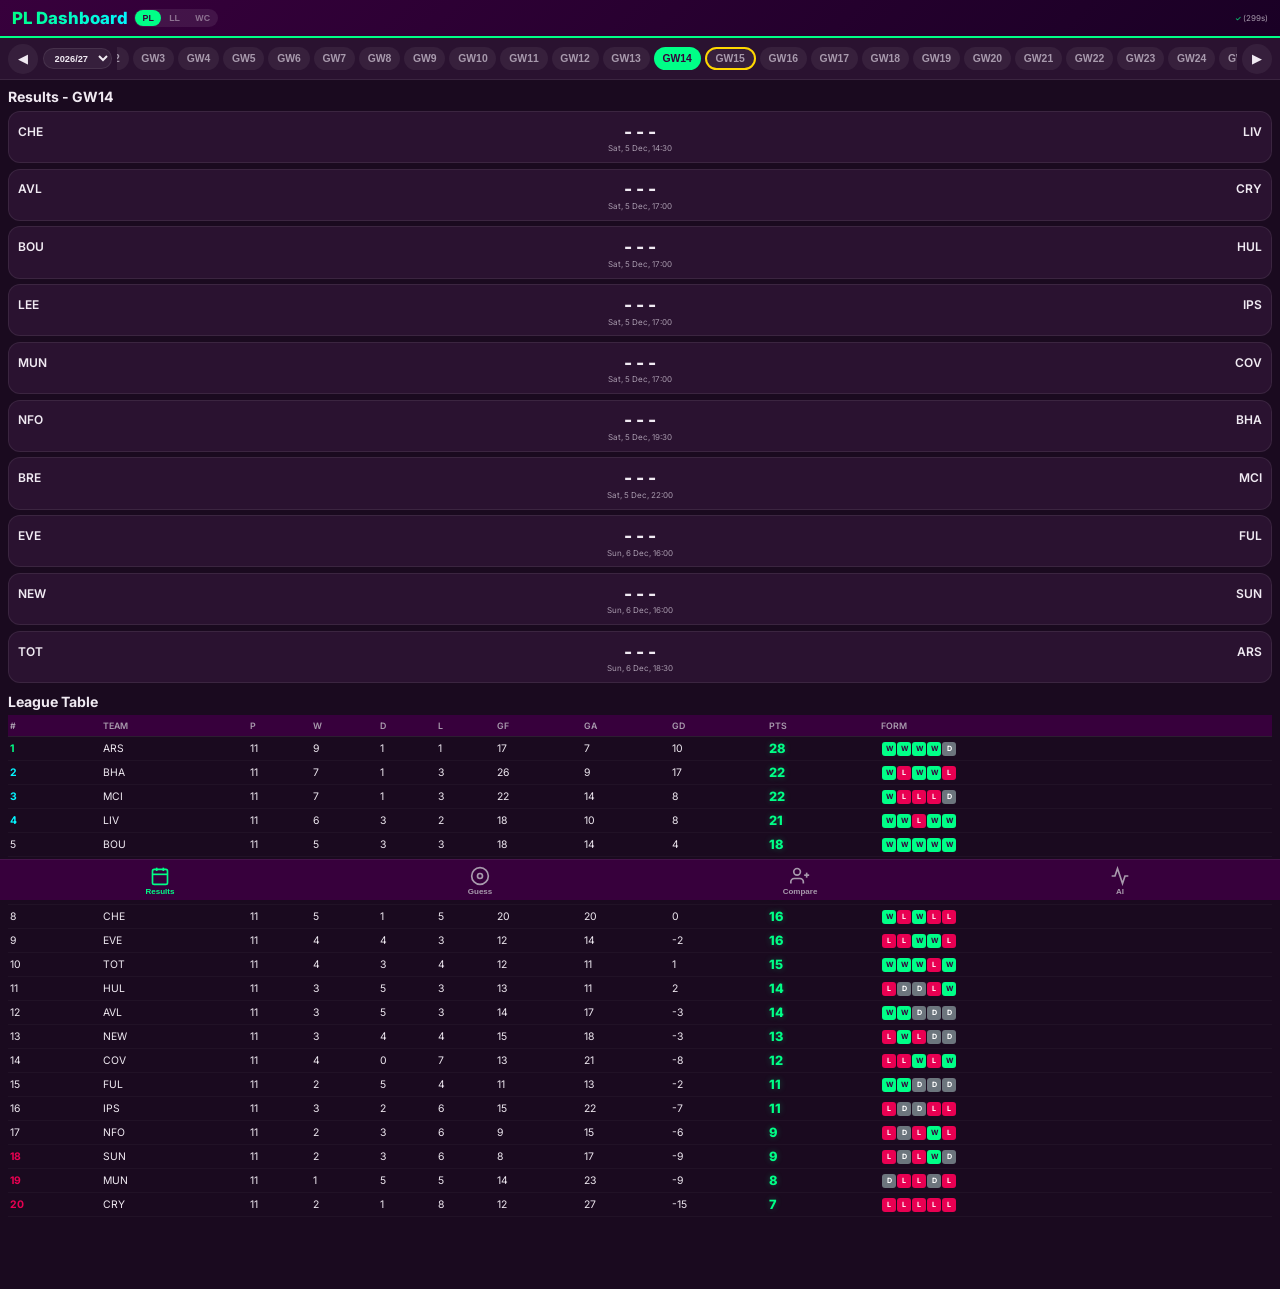
==== index.html @ 27f9c607 "Auto-update dashboard data" ====
<!DOCTYPE html>
<html lang="en">
<head>
<meta charset="UTF-8">
<meta name="viewport" content="width=device-width,initial-scale=1.0,maximum-scale=1,user-scalable=no,viewport-fit=cover">
<meta name="mobile-web-app-capable" content="yes">
<meta name="apple-mobile-web-app-capable" content="yes">
<meta name="theme-color" content="#37003c">
<title>PL Dashboard</title>
<link href="https://fonts.googleapis.com/css2?family=Inter:wght@400;500;600;700;800&display=swap" rel="stylesheet">
<script src="https://cdn.jsdelivr.net/npm/chart.js@4.4.1/dist/chart.umd.min.js"></script>
<style>
:root{--p:#37003c;--pl:#590060;--g:#00ff87;--pk:#e90052;--cy:#04f5ff;--dk:#1a0a1f;--cd:#2a1230;--ch:#3a1a42;--bd:rgba(255,255,255,.08);--tx:#f0eaf2;--tm:#a89aad;--r:12px;--rs:8px}
*{box-sizing:border-box;margin:0;padding:0;-webkit-tap-highlight-color:transparent}
body{font-family:'Inter',system-ui,-apple-system,sans-serif;background:var(--dk);color:var(--tx);min-height:100vh;padding-bottom:64px;-webkit-font-smoothing:antialiased}
.topbar{background:linear-gradient(135deg,var(--p),#1a0025);border-bottom:2px solid var(--g);padding:.5rem .75rem;position:sticky;top:0;z-index:100;display:flex;align-items:center;gap:.4rem}
.ltog{display:flex;gap:1px;background:rgba(255,255,255,.08);border-radius:14px;padding:1px;flex-shrink:0}
.lb{border:none;background:transparent;color:rgba(255,255,255,.4);font-weight:700;font-size:.55rem;padding:.2rem .45rem;border-radius:13px;cursor:pointer}.lb.a{background:var(--g);color:var(--p)}
.upd{margin-left:auto}
.brand{font-weight:800;font-size:1.05rem;background:linear-gradient(90deg,var(--g),var(--cy));-webkit-background-clip:text;-webkit-text-fill-color:transparent}
.upd{font-size:.5rem;color:var(--tm);cursor:pointer;user-select:none}
.gwbar{display:flex;align-items:center;gap:.3rem;padding:.35rem .5rem;background:var(--cd);border-bottom:1px solid var(--bd);position:sticky;top:37px;z-index:90}
.gwbtn{width:30px;height:30px;border-radius:50%;border:none;background:rgba(255,255,255,.06);color:var(--tx);font-size:.8rem;display:flex;align-items:center;justify-content:center;flex-shrink:0;cursor:pointer}
.gwbtn:active{background:var(--g);color:var(--p)}
.gwbtn-today{border:1px solid rgba(233,0,82,.4);background:rgba(233,0,82,.12);color:#e90052;border-radius:16px;padding:.2rem .55rem;font-size:.6rem;font-weight:700;white-space:nowrap;flex-shrink:0;cursor:pointer}
.gwbtn-today:active{background:#e90052;color:#fff}
.seasonSel{display:none;border:1px solid var(--bd);background:rgba(255,255,255,.06);color:var(--tx);border-radius:14px;padding:.24rem .42rem;font-size:.58rem;font-weight:800;outline:none;max-width:86px;flex-shrink:0;cursor:pointer}
.seasonSel option{background:var(--cd);color:var(--tx)}
.gwscr{display:flex;gap:.25rem;overflow-x:auto;flex:1;scrollbar-width:none;-webkit-overflow-scrolling:touch}.gwscr::-webkit-scrollbar{display:none}
.gp{border:none;background:rgba(255,255,255,.06);color:var(--tm);font-size:.65rem;font-weight:700;padding:.25rem .55rem;border-radius:20px;white-space:nowrap;cursor:pointer;flex-shrink:0}.gp.a{background:var(--g);color:var(--p)}.gp.cur{}
.gp.nxt{border:2px solid gold}
.bnav{position:fixed;bottom:0;left:0;right:0;background:var(--p);border-top:1px solid var(--bd);display:flex;z-index:100;padding-bottom:env(safe-area-inset-bottom)}
.nb{flex:1;padding:.4rem 0 .25rem;text-align:center;color:var(--tm);font-size:.5rem;font-weight:600;border:none;background:none;cursor:pointer}.nb.a{color:var(--g)}.nb svg{width:20px;height:20px;display:block;margin:0 auto 1px}
.stabs{display:flex;gap:.25rem;background:var(--cd);border-radius:var(--r);padding:.2rem;margin-bottom:.5rem;position:sticky;top:70px;z-index:50}
.stab{flex:1;padding:.3rem .2rem;border:none;border-radius:var(--rs);background:transparent;color:var(--tm);font-weight:600;font-size:.6rem;cursor:pointer;text-align:center}.stab.a{background:var(--g);color:var(--p)}
.tab{display:none;padding:.5rem}.tab.a{display:block;animation:fi .2s ease}
@keyframes fi{from{opacity:0;transform:translateY(5px)}to{opacity:1;transform:none}}
@keyframes lp{0%,100%{opacity:1}50%{opacity:.4}}
.emp{text-align:center;padding:1.2rem;color:var(--tm);font-size:.7rem}
.sec{font-size:.88rem;font-weight:700;margin-bottom:.35rem}.dsc{font-size:.56rem;color:var(--tm);margin-bottom:.4rem}
/* Match card */
.mc{background:var(--cd);border:1px solid var(--bd);border-radius:var(--r);padding:.55rem;margin-bottom:.35rem;position:relative}
.mc.live{border-color:rgba(233,0,82,.3)}
.mr{display:flex;align-items:center;justify-content:space-between;gap:.2rem}
.mt{display:flex;align-items:center;gap:.3rem;flex:1;min-width:0}.mt.aw{flex-direction:row-reverse;text-align:right}
.mt img{width:24px;height:24px;object-fit:contain}.mt span{font-weight:600;font-size:.75rem;white-space:nowrap;overflow:hidden;text-overflow:ellipsis}
.msc{font-size:1.1rem;font-weight:800;min-width:50px;text-align:center;flex-shrink:0}
.mko{font-size:.5rem;color:var(--tm);text-align:center;margin-top:.1rem}
.phase{font-size:.48rem;color:var(--cy);text-align:center;margin-top:.14rem;font-weight:800;text-transform:uppercase;letter-spacing:.02em}
.ldot{display:inline-block;width:6px;height:6px;border-radius:50%;background:var(--pk);margin-right:3px;animation:lp 1.2s infinite}
.clk{font-variant-numeric:tabular-nums;letter-spacing:.5px}.clk-s{font-size:.6em;opacity:.7}
.labs{position:absolute;top:4px;right:5px;background:var(--pk);color:#fff;font-size:.46rem;font-weight:800;padding:1px 5px;border-radius:10px;display:flex;align-items:center;gap:2px;animation:lp 1.5s infinite}
.fabs{position:absolute;top:4px;right:5px;font-size:.46rem;font-weight:700;color:var(--tm);background:rgba(255,255,255,.06);padding:1px 5px;border-radius:10px}
/* World Cup knockout bracket */
.wcb-scroll{position:relative;overflow-x:auto;overflow-y:hidden;overscroll-behavior-x:contain;margin:.3rem 0 4.5rem;padding:.2rem 0 .55rem;max-width:100%;border:1px solid var(--bd);border-radius:6px;background:var(--dk)}
.wcb-canvas{position:relative;width:1240px;min-width:1240px;height:680px;padding:.45rem;margin-inline:auto;box-sizing:border-box}
.wcb-lines{position:absolute;inset:0;width:100%;height:100%;z-index:0;pointer-events:none}
.wcb-line{fill:none;stroke:rgba(255,255,255,.18);stroke-width:2;vector-effect:non-scaling-stroke}
.wcb-line.confirmed{stroke:var(--g);stroke-width:2.5}.wcb-line.loser{stroke:var(--cy);stroke-dasharray:5 5}
.wcb-grid{position:relative;z-index:1;display:grid;grid-template-columns:repeat(4,125px) 140px repeat(4,125px);grid-template-rows:28px repeat(8,70px);column-gap:10px;row-gap:7px;height:100%}
.wcb-head{align-self:center;text-align:center;color:var(--tm);font-size:.5rem;font-weight:800;text-transform:uppercase;white-space:nowrap}
.wcb-slot{align-self:center;min-width:0}.wcb-card{height:58px;min-width:0;background:var(--cd);border:1px solid var(--bd);border-radius:6px;padding:.25rem .3rem;box-sizing:border-box;overflow:hidden}
.wcb-card.live{border-color:var(--pk);box-shadow:inset 3px 0 var(--pk)}.wcb-card.finished{border-color:rgba(42,223,127,.35)}
.wcb-stage{display:flex;justify-content:space-between;gap:.25rem;color:var(--tm);font-size:.42rem;line-height:1;margin-bottom:.2rem}
.wcb-team{display:grid;grid-template-columns:15px minmax(0,1fr) auto;align-items:center;gap:.22rem;height:19px;font-size:.52rem;font-weight:700;color:var(--tx)}
.wcb-team img{width:15px;height:15px;object-fit:contain}.wcb-team span{overflow:hidden;text-overflow:ellipsis;white-space:nowrap}.wcb-team b{font-size:.58rem}
.wcb-team.winner{color:var(--g)}.wcb-team.placeholder{color:var(--tm);font-weight:600}
.wcb-trophy{grid-column:5;grid-row:6;align-self:center;justify-self:center;width:52px;height:auto;z-index:2;pointer-events:none;filter:drop-shadow(0 0 8px rgba(255,197,61,.38))}
.wcb-empty{padding:.75rem;border:1px solid var(--bd);border-radius:6px;color:var(--tm);text-align:center;font-size:.62rem}
@media(max-width:700px){.wcb-scroll{margin-left:0;margin-right:0}.wcb-canvas{height:660px}.wcb-card{height:56px}.wcb-trophy{width:46px}}
/* Table */
.tw{overflow-x:auto}
table.tbl{width:100%;border-collapse:collapse;font-size:.65rem;white-space:nowrap}
.tbl th{color:var(--tm);font-weight:600;padding:.3rem .15rem;border-bottom:1px solid var(--bd);text-align:left;background:var(--p);position:sticky;top:0;z-index:2;font-size:.55rem;text-transform:uppercase}
.tbl td{padding:.25rem .15rem;border-bottom:1px solid rgba(255,255,255,.03);vertical-align:middle}
.tbl .pch{color:var(--g);font-weight:700}.tbl .pcl{color:var(--cy);font-weight:700}.tbl .prl{color:var(--pk);font-weight:700}.tbl .pts{font-weight:800;color:var(--g);font-size:.8rem;text-shadow:0 0 6px rgba(0,255,135,.3)}
.tc{display:flex;align-items:center;gap:3px}.tc img{width:15px;height:15px;object-fit:contain}
.fd{display:inline-block;width:14px;height:14px;border-radius:3px;font-size:.45rem;font-weight:700;text-align:center;line-height:14px;color:#fff;margin-left:1px}.fd.W{background:var(--g);color:var(--p)}.fd.D{background:#6c757d}.fd.L{background:var(--pk)}
.tbl tr.live-row{background:rgba(233,0,82,.045)}
.tbl tr.live-row td:first-child{box-shadow:inset 2px 0 var(--cy)}
.tbl tr.live-win td:first-child{box-shadow:inset 2px 0 var(--g)}
.tbl tr.live-loss td:first-child{box-shadow:inset 2px 0 var(--pk)}
.tlive-note{display:inline-flex;align-items:center;gap:3px;margin-left:.3rem;color:var(--pk);font-size:.5rem;font-weight:900;vertical-align:middle}
.tmove{display:inline-flex;align-items:center;justify-content:center;min-width:16px;margin-left:3px;font-size:.55rem;font-weight:900}
.tmove.up{color:var(--g)}.tmove.down{color:var(--pk)}
.tlive-score{display:inline-flex;align-items:center;border-radius:999px;padding:1px 6px;margin-left:4px;font-size:.52rem;font-weight:900;font-variant-numeric:tabular-nums;line-height:1.25}
.tlive-score.win{background:var(--g);color:var(--p)}.tlive-score.loss{background:var(--pk);color:#fff}.tlive-score.draw{background:#6c757d;color:#fff}
/* Pred card */
.pc{background:var(--cd);border:1px solid var(--bd);border-radius:var(--r);padding:.5rem;margin-bottom:.35rem;position:relative}.pc.tb{border-color:rgba(245,166,35,.3)}
.tbg{background:linear-gradient(90deg,#f5a623,#e85a2a,var(--pk));color:#fff;font-size:.46rem;font-weight:800;padding:1px 5px;border-radius:10px;position:absolute;top:4px;right:4px}.tbg.auto{top:23px;background:linear-gradient(90deg,var(--cy),var(--g));color:var(--p)}
.pb{display:flex;border-radius:7px;overflow:hidden;height:19px;font-size:.5rem;font-weight:700;margin-bottom:.2rem}
.pb div{display:flex;align-items:center;justify-content:center;min-width:24px;color:#fff}.pbh{background:var(--g);color:var(--p)}.pbd{background:#6c757d}.pba{background:var(--cy);color:var(--p)}
.psc{text-align:center;font-size:.65rem;color:var(--tm)}.psc b{color:var(--tx)}
.adv{background:rgba(255,193,7,.1);border:1px solid rgba(255,193,7,.2);border-radius:var(--rs);padding:.18rem .35rem;font-size:.55rem;color:#ffc107;display:flex;align-items:center;gap:.2rem;margin-top:.18rem;cursor:pointer}
.adv svg{width:10px;height:10px;fill:#ffc107;flex-shrink:0}
.adv .why{margin-left:auto;width:18px;height:18px;border-radius:50%;border:1.5px solid #f5a623;background:rgba(245,166,35,.12);color:#f5a623;display:flex;align-items:center;justify-content:center;font-size:.6rem;flex-shrink:0}
/* Best bets table */
.bb{background:var(--cd);border:1px solid var(--bd);border-radius:var(--r);padding:.45rem;margin-top:.4rem}
.bb h5{font-size:.75rem;font-weight:700;margin-bottom:.25rem}
.bb table{width:100%;font-size:.52rem;border-collapse:collapse}
.bb th{background:var(--p);color:var(--tm);font-weight:600;padding:.2rem;border:none;text-align:left}
.bb td{padding:.18rem .2rem;border-bottom:1px solid var(--bd);vertical-align:middle}
.bb .sm{background:rgba(0,255,135,.08);font-weight:700}.bb .sm td{border:none}
.ok{color:var(--g);font-weight:700}.nk{color:var(--pk);font-weight:700}
/* Guess card */
.gc{background:var(--cd);border:1px solid var(--bd);border-radius:var(--r);padding:.5rem;margin-bottom:.35rem;position:relative}
.gc.has{border-color:rgba(0,255,135,.2)}.gc.rok{border-left:3px solid var(--g)}.gc.rbad{border-left:3px solid var(--pk)}.gc.rex{border-left:3px solid gold}
.rb{position:absolute;top:4px;right:4px;width:18px;height:18px;border-radius:50%;display:flex;align-items:center;justify-content:center;font-size:.55rem;font-weight:700}
.rb.rc{background:var(--g);color:var(--p)}.rb.rw{background:var(--pk);color:#fff}.rb.re{background:gold;color:var(--p)}
.wb{display:flex;gap:.2rem;margin:.25rem 0}
.wn{flex:1;border:2px solid var(--bd);background:transparent;color:var(--tm);font-size:.6rem;font-weight:600;padding:.25rem 0;border-radius:var(--rs);cursor:pointer;text-align:center}.wn:active{transform:scale(.97)}
.wn.sh{background:var(--g);color:var(--p);border-color:var(--g)}.wn.sd{background:#6c757d;color:#fff;border-color:#6c757d}.wn.sa{background:var(--cy);color:var(--p);border-color:var(--cy)}
.si{display:flex;align-items:center;justify-content:center;gap:.3rem}
.si input{width:38px;height:32px;text-align:center;border:2px solid var(--bd);background:rgba(255,255,255,.05);color:var(--tx);border-radius:var(--rs);font-size:.8rem;font-weight:800;outline:none}.si input:focus{border-color:var(--g)}
.act{text-align:center;font-size:.55rem;color:var(--tm);margin-top:.15rem}.act b{color:var(--tx)}
.psum{background:linear-gradient(135deg,rgba(0,255,135,.06),rgba(4,245,255,.04));border:1px solid rgba(0,255,135,.15);border-radius:var(--r);padding:.35rem;margin-bottom:.35rem;text-align:center;font-size:.65rem}.psum b{color:var(--g)}
.af-bar{display:flex;gap:.3rem;margin-bottom:.4rem}.af-btn{flex:1;padding:.45rem;border:2px solid var(--bd);background:rgba(255,255,255,.03);color:var(--tx);font-size:.7rem;font-weight:700;border-radius:var(--r);cursor:pointer;text-align:center;transition:all .2s}.af-btn:active{transform:scale(.95)}.af-ai{border-color:var(--cy);color:var(--cy);background:rgba(4,245,255,.08)}.af-rnd{border-color:var(--pk);color:var(--pk);background:rgba(233,0,82,.08)}
.locknote{background:rgba(247,201,72,.08);border:1px solid rgba(247,201,72,.18);border-radius:var(--rs);padding:.32rem .4rem;margin-top:.28rem;font-size:.55rem;color:var(--cy);line-height:1.45;text-align:center}
.rules{background:var(--cd);border:1px solid rgba(247,201,72,.22);border-radius:var(--r);padding:.5rem;margin-bottom:.5rem}
.rule-head{display:flex;align-items:center;justify-content:space-between;gap:.4rem;font-weight:800;font-size:.72rem;margin-bottom:.3rem}.rule-head span{font-size:.5rem;color:var(--tm);font-weight:700}
.rulegrid{display:grid;grid-template-columns:repeat(2,1fr);gap:.25rem}.rulepill{background:rgba(255,255,255,.045);border:1px solid var(--bd);border-radius:var(--rs);padding:.32rem;font-size:.55rem;line-height:1.35}.rulepill b{display:block;color:var(--cy);font-size:.66rem;margin-bottom:.04rem}.rulenote{font-size:.52rem;color:var(--tm);line-height:1.45;margin-top:.35rem}
/* You vs AI scoreboard */
.csb{display:flex;gap:.4rem;margin-bottom:.5rem}
.csc{flex:1;background:var(--cd);border:1px solid var(--bd);border-radius:var(--r);padding:.5rem;text-align:center}
.csc.win{border-color:var(--g);box-shadow:0 0 10px rgba(0,255,135,.1)}
.csc .cw{font-weight:700;font-size:.7rem;margin-bottom:.3rem}.csc .cp{font-size:1.4rem;font-weight:800}.csc .cd{font-size:.55rem;color:var(--tm);margin-top:.2rem}
/* Comparison match card */
.ccrd{background:var(--cd);border:1px solid var(--bd);border-radius:var(--r);padding:.45rem;margin-bottom:.3rem;font-size:.65rem}
.ccrd .cmatch{font-weight:700;margin-bottom:.3rem;display:flex;align-items:center;gap:3px}.cmatch img{width:14px;height:14px}
.cblk{margin-top:.3rem;padding-top:.3rem;border-top:1px solid var(--bd)}.cblk:first-of-type{margin-top:0;padding-top:0;border-top:none}
.cblk .cbt{font-size:.5rem;text-transform:uppercase;color:var(--tm);font-weight:700;margin-bottom:.2rem}
.crow{padding:.1rem 0;font-size:.6rem}.crow .cl{color:var(--tm);margin-right:.3rem;min-width:2rem;display:inline-block}
/* Compare teams */
.bgrid{display:grid;grid-template-columns:repeat(auto-fill,minmax(48px,1fr));gap:.3rem;margin-bottom:.5rem}
.bpick{display:flex;flex-direction:column;align-items:center;gap:2px;padding:.3rem .1rem;border-radius:var(--rs);border:2px solid transparent;background:var(--cd);cursor:pointer}
.bpick img{width:28px;height:28px;object-fit:contain}.bpick span{font-size:.45rem;font-weight:600;color:var(--tm);text-align:center}
.bpick.s1{border-color:var(--g);background:rgba(0,255,135,.06)}.bpick.s1 span{color:var(--g)}
.bpick.s2{border-color:var(--cy);background:rgba(4,245,255,.06)}.bpick.s2 span{color:var(--cy)}
.csel{display:flex;align-items:center;justify-content:center;gap:.5rem;padding:.4rem;background:var(--cd);border-radius:var(--r);border:1px solid var(--bd);margin-bottom:.4rem}
.csel img{width:28px;height:28px;object-fit:contain}.csel .cn{font-weight:700;font-size:.75rem}
.vsbg{background:var(--pl);color:var(--g);font-weight:800;font-size:.65rem;padding:.2rem .5rem;border-radius:16px}
.sbar{display:flex;align-items:center;gap:.3rem;margin-bottom:.4rem;font-size:.65rem}
.sbar .sv{font-weight:700;min-width:24px;text-align:center}.sv.better{color:var(--g)}
.sbar .sl{font-size:.5rem;text-transform:uppercase;color:var(--tm);text-align:center;min-width:56px}
.sbar .sbc{flex:1;height:7px;background:rgba(255,255,255,.06);border-radius:3px;overflow:hidden}
.sbar .sb{height:100%;border-radius:3px}.sb.t1{background:var(--g);float:right}.sb.t2{background:var(--cy);float:left}
.fmr{display:flex;align-items:center;gap:.3rem;padding:.25rem 0;font-size:.6rem;border-bottom:1px solid var(--bd)}.fmr:last-child{border:none}
.fmr .fgl{color:var(--tm);font-size:.5rem;min-width:26px}
/* AI learning */
.aihero{background:linear-gradient(135deg,rgba(0,255,135,.08),rgba(4,245,255,.06));border:1px solid rgba(0,255,135,.16);border-radius:var(--r);padding:.75rem;margin-bottom:.45rem}
.airow{display:flex;align-items:center;justify-content:space-between;gap:.6rem}.ailabel{font-size:.5rem;color:var(--tm);text-transform:uppercase;font-weight:800;margin-bottom:.1rem}.ainum{font-size:2rem;font-weight:900;line-height:1;color:var(--g)}.aimeta{font-size:.52rem;color:var(--tm);margin-top:.18rem}
.aitrend{font-size:.62rem;font-weight:800;border-radius:999px;padding:.22rem .42rem;white-space:nowrap;background:rgba(255,255,255,.06);color:var(--tm)}.aitrend.up{color:var(--g);background:rgba(0,255,135,.09)}.aitrend.down{color:var(--pk);background:rgba(233,0,82,.09)}
.aimetrics{display:grid;grid-template-columns:repeat(3,1fr);gap:.3rem;margin-bottom:.45rem}.aimetric{background:var(--cd);border:1px solid var(--bd);border-radius:var(--rs);padding:.45rem;min-width:0}.aimetric span{display:block;font-size:.48rem;color:var(--tm);font-weight:800;text-transform:uppercase}.aimetric b{display:block;font-size:.86rem;margin:.12rem 0;white-space:nowrap}.aimetric em{display:block;font-style:normal;font-size:.48rem;color:var(--tm);white-space:nowrap;overflow:hidden;text-overflow:ellipsis}
.aichart{background:var(--cd);border:1px solid var(--bd);border-radius:var(--r);padding:.5rem;margin-bottom:.5rem;overflow:hidden}.aichart-head{display:flex;align-items:flex-start;justify-content:space-between;gap:.5rem;margin-bottom:.2rem}.aichart-head b{display:block;font-size:.66rem}.aichart-head span{display:block;color:var(--tm);font-size:.52rem;margin-top:.08rem}.aichart-head em{font-style:normal;font-size:.56rem;font-weight:900;border-radius:999px;padding:.2rem .36rem;background:rgba(255,255,255,.06);white-space:nowrap}.aichart-head em.up{color:var(--g);background:rgba(0,255,135,.09)}.aichart-head em.down{color:var(--pk);background:rgba(233,0,82,.09)}.aichart-head em.flat{color:var(--cy);background:rgba(4,245,255,.08)}.aichart svg{width:100%;height:auto;aspect-ratio:320/116;display:block}.aichart .grid{stroke:rgba(255,255,255,.08);stroke-width:1}.aichart .line{fill:none;stroke-width:3;stroke-linecap:round;stroke-linejoin:round}.aichart .area{opacity:.15}.aichart .dot{stroke:var(--cd);stroke-width:2}.aichart .dot.up{fill:var(--g)}.aichart .dot.down{fill:var(--pk)}.aichart .dot.flat{fill:var(--cy)}.aichart .axis,.aichart .xl{fill:var(--tm);font-size:8px;font-weight:800}.aichart .xl{text-anchor:middle}.aichart-foot{display:flex;justify-content:space-between;color:var(--tm);font-size:.48rem;font-weight:800;margin-top:.1rem}
.ailist{background:var(--cd);border:1px solid var(--bd);border-radius:var(--r);padding:.45rem;margin-bottom:.5rem}.aiitem{padding:.35rem 0;border-bottom:1px solid var(--bd)}.aiitem:last-child{border:none}.aiitem-top{display:flex;align-items:center;justify-content:space-between;gap:.5rem;font-size:.62rem}.aiitem-top b{font-size:.66rem}.aiitem-top span{color:var(--tm);font-size:.54rem}.aipct{font-weight:900;font-size:.62rem}.aibar{height:7px;background:rgba(255,255,255,.07);border-radius:999px;overflow:hidden;margin-top:.25rem}.aifill{height:100%;border-radius:999px}
.aifactor .aiitem-top{align-items:flex-start}.aifactor small{display:block;color:var(--tm);font-size:.5rem;margin-top:.08rem}.ainote{font-size:.52rem;color:var(--tm);line-height:1.45;margin:-.15rem 0 .35rem}
.aisrc{display:grid;grid-template-columns:1fr;gap:.3rem;margin-bottom:.5rem}.aisrc div{background:var(--cd);border:1px solid var(--bd);border-radius:var(--rs);padding:.45rem}.aisrc b{display:block;font-size:.62rem;color:var(--cy);margin-bottom:.12rem}.aisrc span{display:block;font-size:.55rem;color:var(--tm);line-height:1.45}
.aidays{background:var(--cd);border:1px solid var(--bd);border-radius:var(--r);padding:.4rem;margin-bottom:.5rem}.aiday{padding:.38rem 0;border-bottom:1px solid var(--bd)}.aiday.empty{opacity:.66}.aiday:last-child{border:none}.aiday-top{display:grid;grid-template-columns:minmax(70px,1fr) auto;gap:.45rem;align-items:center}.aiday-title{min-width:0}.aiday-title b{display:block;font-size:.66rem}.aiday-title span{display:block;color:var(--tm);font-size:.5rem;margin-top:.05rem;white-space:nowrap;overflow:hidden;text-overflow:ellipsis}.aiday-hit{font-weight:900;font-size:.82rem;white-space:nowrap}.aiday-hit.empty{color:var(--tm)!important}.aiday-meta{display:grid;grid-template-columns:repeat(4,1fr);gap:.25rem;margin-top:.32rem}.aiday-meta span{background:rgba(255,255,255,.04);border-radius:var(--rs);padding:.22rem .18rem;text-align:center;font-size:.48rem;color:var(--tm);font-weight:800}.aiday-meta b{display:block;color:var(--tx);font-size:.58rem;margin-bottom:.04rem}.aibadge{display:inline-block;margin-left:.25rem;border-radius:999px;padding:.08rem .25rem;font-size:.42rem;font-weight:900;background:rgba(255,255,255,.07);color:var(--tm);vertical-align:middle}.aibadge.cur{background:rgba(247,201,72,.16);color:var(--cy)}.aibadge.latest{background:rgba(0,255,135,.12);color:var(--g)}
/* History */
.hc{background:var(--cd);border:1px solid var(--bd);border-radius:var(--r);padding:.35rem .5rem;display:flex;align-items:center;justify-content:space-between;margin-bottom:.25rem;cursor:pointer}
.hc .hg{font-weight:700;font-size:.7rem;min-width:40px}
.hc .hs{display:flex;gap:.4rem;font-size:.6rem}.hs .hn{font-weight:700;display:block}.hs .hl{font-size:.45rem;color:var(--tm)}
.hc .hp{font-weight:800;font-size:.85rem;color:var(--g);min-width:34px;text-align:right}
.htot{background:var(--cd);border:2px solid var(--g);border-radius:var(--r);padding:.35rem .5rem;display:flex;align-items:center;justify-content:space-between;margin-top:.35rem}
.htot .hl{font-weight:700;color:var(--g);font-size:.75rem}.htot .hp{font-weight:800;font-size:1rem;color:var(--g)}
/* Reasoning modal */
/* You vs AI table */
td.cmp-c{text-align:center!important;font-size:.6rem!important;min-width:30px}
td.cmp-act{color:#fff!important;font-weight:800!important}
td.cmp-ok{color:#00ff87!important;font-weight:700!important}
td.cmp-ex{color:gold!important;font-weight:700!important}
td.cmp-x{color:#e90052!important}
td.cmp-match{font-weight:600!important;font-size:.58rem!important;white-space:nowrap}
td.cmp-match img{width:14px;height:14px;object-fit:contain;display:inline;vertical-align:middle;margin:0 1px}
.cmp-th{text-align:center!important;font-size:.48rem!important;padding:.15rem!important}

.rov{position:fixed;inset:0;background:rgba(0,0,0,.6);z-index:9000;display:flex;align-items:center;justify-content:center;padding:.5rem;opacity:0;transition:opacity .2s;pointer-events:none}
.rov.show{opacity:1;pointer-events:auto}
.rpop{background:var(--cd);border:1px solid rgba(245,166,35,.3);border-radius:var(--r);width:100%;max-width:360px;max-height:80vh;overflow-y:auto;transform:translateY(15px);transition:transform .2s}
.rov.show .rpop{transform:none}
.rhead{display:flex;align-items:center;justify-content:space-between;padding:.5rem .6rem;border-bottom:1px solid var(--bd);font-weight:700;font-size:.75rem}
.rclose{background:none;border:none;color:var(--tm);font-size:.9rem;cursor:pointer;padding:2px}
.rbody{padding:.5rem .6rem}
.rsub{font-size:.55rem;text-transform:uppercase;color:var(--tm);margin-bottom:.4rem}
.rrow{display:flex;align-items:flex-start;gap:.4rem;padding:.3rem 0;border-bottom:1px solid var(--bd);font-size:.65rem;line-height:1.4}
.rrow:last-child{border:none;font-weight:700;color:var(--g)}
.ricon{color:#f5a623;font-size:.7rem;flex-shrink:0;margin-top:1px}
body.ll{--p:#1a1a2e;--pl:#16213e;--g:#ff6b35;--pk:#e90052;--cy:#ffd700;--dk:#0f0f1a;--cd:#1a1a2e;--ch:#252545}
body.ll .topbar{background:linear-gradient(135deg,#1a1a2e,#0a0a15);border-bottom-color:#ff6b35}
body.ll .brand{background:linear-gradient(90deg,#ff6b35,#ffd700);-webkit-background-clip:text;-webkit-text-fill-color:transparent}
body.ll .lb.a{background:#ff6b35;color:#fff}
body.ll .gp.a{background:#ff6b35;color:#fff}
body.ll .nb.a{color:#ff6b35}
body.ll .stab.a{background:#ff6b35;color:#fff}
body.ll .pbh{background:#ff6b35;color:#fff}
body.ll .pba{background:#ffd700;color:#1a1a2e}
body.ll .wn.sh{background:#ff6b35;color:#fff;border-color:#ff6b35}
body.ll .wn.sa{background:#ffd700;color:#1a1a2e;border-color:#ffd700}
body.ll .tbl .pts{color:#ff6b35;text-shadow:0 0 6px rgba(255,107,53,.3)}
body.ll .tbl .pch{color:#ff6b35}
body.ll .tbl .pcl{color:#ffd700}
body.ll .fd.W{background:#ff6b35;color:#fff}
body.ll .sb.t1{background:#ff6b35}
body.ll .sb.t2{background:#ffd700}
body.ll .hc .hp{color:#ff6b35}
body.ll .htot{border-color:#ff6b35}
body.ll .htot .hl,.htot .hp{color:#ff6b35}
body.wc{--p:#081f3d;--pl:#0d315f;--g:#2adf7f;--pk:#d4213d;--cy:#f7c948;--dk:#06162b;--cd:#0c2444;--ch:#14355f}
body.wc .topbar{background:linear-gradient(135deg,#081f3d,#123f78);border-bottom-color:#f7c948}
body.wc .brand{background:linear-gradient(90deg,#f7c948,#2adf7f);-webkit-background-clip:text;-webkit-text-fill-color:transparent}
body.wc .lb.a{background:#f7c948;color:#081f3d}
body.wc .gp.a{background:#f7c948;color:#081f3d}
body.wc .nb.a{color:#f7c948}
body.wc .stab.a{background:#f7c948;color:#081f3d}
body.wc .pbh{background:#2adf7f;color:#06162b}
body.wc .pba{background:#f7c948;color:#06162b}
body.wc .wn.sh{background:#2adf7f;color:#06162b;border-color:#2adf7f}
body.wc .wn.sa{background:#f7c948;color:#06162b;border-color:#f7c948}
body.wc .tbl .pts{color:#f7c948;text-shadow:0 0 6px rgba(247,201,72,.3)}
body.wc .tbl .pch{color:#2adf7f}
body.wc .tbl .pcl{color:#f7c948}
body.wc .fd.W{background:#2adf7f;color:#06162b}
body.wc .sb.t1{background:#2adf7f}
body.wc .sb.t2{background:#f7c948}
body.wc .hc .hp{color:#f7c948}
body.wc .htot{border-color:#f7c948}
body.wc .htot .hl,body.wc .htot .hp{color:#f7c948}
</style>
</head>
<body>
<div class="topbar"><span class="brand" id="mbrand">PL Dashboard</span><div class="ltog" id="ltog"><button class="lb a" data-l="pl" onclick="swL('pl')">PL</button><button class="lb" data-l="laliga" onclick="swL('laliga')">LL</button><button class="lb" data-l="wc" onclick="swL('wc')">WC</button></div><span class="upd" id="upd" onclick="fetchLive()" title="Tap to refresh"></span></div>
<div class="gwbar"><button class="gwbtn" onclick="nGW(-1)">&#9664;</button><select class="seasonSel" id="seasonSel" onchange="swSeason(this.value)" title="Premier League season"></select><div class="gwscr" id="gws"></div><button class="gwbtn" onclick="nGW(1)">&#9654;</button><button class="gwbtn-today" id="gwToday" onclick="goToCur()" title="Jump to current gameweek" style="display:none">&#9679;</button></div>
<div class="tab a" id="t0"></div><div class="tab" id="t1"></div><div class="tab" id="t2"></div><div class="tab" id="t3"></div>
<div class="rov" id="rmod" onclick="if(event.target===this)cReas()"><div class="rpop"><div class="rhead"><span id="rtitle"></span><button class="rclose" onclick="cReas()">&#10005;</button></div><div class="rbody" id="rbody"></div></div></div>
<nav class="bnav">
<button class="nb a" onclick="sw(0)" id="n0"><svg viewBox="0 0 24 24" fill="none" stroke="currentColor" stroke-width="2"><rect x="3" y="4" width="18" height="18" rx="2"/><line x1="16" y1="2" x2="16" y2="6"/><line x1="8" y1="2" x2="8" y2="6"/><line x1="3" y1="10" x2="21" y2="10"/></svg>Results</button>
<button class="nb" onclick="sw(1)" id="n1"><svg viewBox="0 0 24 24" fill="none" stroke="currentColor" stroke-width="2"><circle cx="12" cy="12" r="10"/><circle cx="12" cy="12" r="3"/></svg>Guess</button>
<button class="nb" onclick="sw(2)" id="n2"><svg viewBox="0 0 24 24" fill="none" stroke="currentColor" stroke-width="2"><path d="M16 21v-2a4 4 0 00-4-4H5a4 4 0 00-4 4v2"/><circle cx="8.5" cy="7" r="4"/><line x1="20" y1="8" x2="20" y2="14"/><line x1="23" y1="11" x2="17" y2="11"/></svg>Compare</button>
<button class="nb" onclick="sw(3)" id="n3"><svg viewBox="0 0 24 24" fill="none" stroke="currentColor" stroke-width="2"><polyline points="22 12 18 12 15 21 9 3 6 12 2 12"/></svg>AI</button>
</nav>
<script>
var EMBEDDED={"teams":{"1":{"id":1,"n":"Arsenal","s":"ARS","c":"3","b":"https://resources.premierleague.com/premierleague/badges/70/t3.png","sah":0,"sdh":0,"saa":0,"sda":0,"xg":1.61,"xgc":4.16,"inj":[{"n":"Saka","xgi":4.8}]},"5":{"id":5,"n":"Coventry City","s":"COV","c":"9","b":"https://resources.premierleague.com/premierleague/badges/70/t9.png","sah":0,"sdh":0,"saa":0,"sda":0,"xg":1.07,"xgc":8.19,"inj":[]},"41":{"id":41,"n":"Hull City","s":"HUL","c":"88","b":"https://resources.premierleague.com/premierleague/badges/70/t88.png","sah":0,"sdh":0,"saa":0,"sda":0,"xg":1.04,"xgc":8.52,"inj":[]},"12":{"id":12,"n":"Manchester United","s":"MUN","c":"1","b":"https://resources.premierleague.com/premierleague/badges/70/t1.png","sah":0,"sdh":0,"saa":0,"sda":0,"xg":1.71,"xgc":10.17,"inj":[]},"7":{"id":7,"n":"Everton","s":"EVE","c":"11","b":"https://resources.premierleague.com/premierleague/badges/70/t11.png","sah":0,"sdh":0,"saa":0,"sda":0,"xg":1.3,"xgc":6.98,"inj":[]},"6":{"id":6,"n":"Crystal Palace","s":"CRY","c":"31","b":"https://resources.premierleague.com/premierleague/badges/70/t31.png","sah":0,"sdh":0,"saa":0,"sda":0,"xg":1.44,"xgc":12.4,"inj":[{"n":"Yeremy","xgi":3.6}]},"8":{"id":8,"n":"Ipswich Town","s":"IPS","c":"40","b":"https://resources.premierleague.com/premierleague/badges/70/t40.png","sah":0,"sdh":0,"saa":0,"sda":0,"xg":1.28,"xgc":10.79,"inj":[]},"29":{"id":29,"n":"Sunderland","s":"SUN","c":"56","b":"https://resources.premierleague.com/premierleague/badges/70/t56.png","sah":0,"sdh":0,"saa":0,"sda":0,"xg":1.46,"xgc":8.93,"inj":[{"n":"Brobbey","xgi":4.3}]},"15":{"id":15,"n":"Nottingham Forest","s":"NFO","c":"17","b":"https://resources.premierleague.com/premierleague/badges/70/t17.png","sah":0,"sdh":0,"saa":0,"sda":0,"xg":1.63,"xgc":7.63,"inj":[]},"9":{"id":9,"n":"Leeds United","s":"LEE","c":"2","b":"https://resources.premierleague.com/premierleague/badges/70/t2.png","sah":0,"sdh":0,"saa":0,"sda":0,"xg":1.48,"xgc":6.73,"inj":[]},"130":{"id":130,"n":"Brentford","s":"BRE","c":"94","b":"https://resources.premierleague.com/premierleague/badges/70/t94.png","sah":0,"sdh":0,"saa":0,"sda":0,"xg":1.61,"xgc":6.15,"inj":[{"n":"Thiago","xgi":5.4}]},"21":{"id":21,"n":"Tottenham Hotspur","s":"TOT","c":"6","b":"https://resources.premierleague.com/premierleague/badges/70/t6.png","sah":0,"sdh":0,"saa":0,"sda":0,"xg":1.38,"xgc":4.92,"inj":[]},"131":{"id":131,"n":"Brighton & Hove Albion","s":"BHA","c":"36","b":"https://resources.premierleague.com/premierleague/badges/70/t36.png","sah":0,"sdh":0,"saa":0,"sda":0,"xg":2.01,"xgc":8.55,"inj":[]},"2":{"id":2,"n":"Aston Villa","s":"AVL","c":"7","b":"https://resources.premierleague.com/premierleague/badges/70/t7.png","sah":0,"sdh":0,"saa":0,"sda":0,"xg":1.36,"xgc":8.6,"inj":[]},"11":{"id":11,"n":"Manchester City","s":"MCI","c":"43","b":"https://resources.premierleague.com/premierleague/badges/70/t43.png","sah":0,"sdh":0,"saa":0,"sda":0,"xg":2.0,"xgc":6.31,"inj":[]},"127":{"id":127,"n":"Bournemouth","s":"BOU","c":"91","b":"https://resources.premierleague.com/premierleague/badges/70/t91.png","sah":0,"sdh":0,"saa":0,"sda":0,"xg":1.91,"xgc":6.02,"inj":[]},"23":{"id":23,"n":"Newcastle United","s":"NEW","c":"4","b":"https://resources.premierleague.com/premierleague/badges/70/t4.png","sah":0,"sdh":0,"saa":0,"sda":0,"xg":1.21,"xgc":8.13,"inj":[]},"10":{"id":10,"n":"Liverpool","s":"LIV","c":"14","b":"https://resources.premierleague.com/premierleague/badges/70/t14.png","sah":0,"sdh":0,"saa":0,"sda":0,"xg":1.85,"xgc":6.34,"inj":[]},"34":{"id":34,"n":"Fulham","s":"FUL","c":"54","b":"https://resources.premierleague.com/premierleague/badges/70/t54.png","sah":0,"sdh":0,"saa":0,"sda":0,"xg":1.4,"xgc":7.3,"inj":[]},"4":{"id":4,"n":"Chelsea","s":"CHE","c":"8","b":"https://resources.premierleague.com/premierleague/badges/70/t8.png","sah":0,"sdh":0,"saa":0,"sda":0,"xg":1.35,"xgc":8.69,"inj":[{"n":"João Pedro","xgi":3.4}]}},"gws":[{"id":1,"fin":true,"cur":false},{"id":2,"fin":true,"cur":false},{"id":3,"fin":true,"cur":false},{"id":4,"fin":true,"cur":false},{"id":5,"fin":true,"cur":false},{"id":6,"fin":true,"cur":false},{"id":7,"fin":true,"cur":false},{"id":8,"fin":true,"cur":false},{"id":9,"fin":true,"cur":false},{"id":10,"fin":true,"cur":false},{"id":11,"fin":true,"cur":false},{"id":12,"fin":false,"cur":true},{"id":13,"fin":false,"cur":false},{"id":14,"fin":false,"cur":false},{"id":15,"fin":false,"cur":false},{"id":16,"fin":false,"cur":false},{"id":17,"fin":false,"cur":false},{"id":18,"fin":false,"cur":false},{"id":19,"fin":false,"cur":false},{"id":20,"fin":false,"cur":false},{"id":21,"fin":false,"cur":false},{"id":22,"fin":false,"cur":false},{"id":23,"fin":false,"cur":false},{"id":24,"fin":false,"cur":false},{"id":25,"fin":false,"cur":false},{"id":26,"fin":false,"cur":false},{"id":27,"fin":false,"cur":false},{"id":28,"fin":false,"cur":false},{"id":29,"fin":false,"cur":false},{"id":30,"fin":false,"cur":false},{"id":31,"fin":false,"cur":false},{"id":32,"fin":false,"cur":false},{"id":33,"fin":false,"cur":false},{"id":34,"fin":false,"cur":false},{"id":35,"fin":false,"cur":false},{"id":36,"fin":false,"cur":false},{"id":37,"fin":false,"cur":false},{"id":38,"fin":false,"cur":false}],"fix":[{"id":128923,"e":1,"h":1,"a":5,"hs":3,"as":0,"fin":true,"st":false,"ko":"2026-08-21T19:00:00Z","mn":90,"sx":"C"},{"id":128926,"e":1,"h":41,"a":12,"hs":2,"as":0,"fin":true,"st":false,"ko":"2026-08-22T11:30:00Z","mn":90,"sx":"C"},{"id":128925,"e":1,"h":7,"a":6,"hs":2,"as":0,"fin":true,"st":false,"ko":"2026-08-22T14:00:00Z","mn":90,"sx":"C"},{"id":128927,"e":1,"h":8,"a":29,"hs":2,"as":1,"fin":true,"st":false,"ko":"2026-08-22T14:00:00Z","mn":90,"sx":"C"},{"id":128928,"e":1,"h":15,"a":9,"hs":0,"as":1,"fin":true,"st":false,"ko":"2026-08-22T14:00:00Z","mn":90,"sx":"C"},{"id":128924,"e":1,"h":130,"a":21,"hs":3,"as":0,"fin":true,"st":false,"ko":"2026-08-22T16:30:00Z","mn":90,"sx":"C"},{"id":128929,"e":1,"h":131,"a":2,"hs":4,"as":0,"fin":true,"st":false,"ko":"2026-08-23T13:00:00Z","mn":90,"sx":"C"},{"id":128930,"e":1,"h":11,"a":127,"hs":2,"as":1,"fin":true,"st":false,"ko":"2026-08-23T13:00:00Z","mn":90,"sx":"C"},{"id":128931,"e":1,"h":23,"a":10,"hs":2,"as":2,"fin":true,"st":false,"ko":"2026-08-23T15:30:00Z","mn":90,"sx":"C"},{"id":128932,"e":1,"h":34,"a":4,"hs":2,"as":3,"fin":true,"st":false,"ko":"2026-08-24T19:00:00Z","mn":90,"sx":"C"},{"id":128937,"e":2,"h":6,"a":11,"hs":1,"as":4,"fin":true,"st":false,"ko":"2026-08-28T19:00:00Z","mn":90,"sx":"C"},{"id":128939,"e":2,"h":10,"a":15,"hs":2,"as":2,"fin":true,"st":false,"ko":"2026-08-29T11:30:00Z","mn":90,"sx":"C"},{"id":128934,"e":2,"h":127,"a":7,"hs":1,"as":1,"fin":true,"st":false,"ko":"2026-08-29T14:00:00Z","mn":90,"sx":"C"},{"id":128936,"e":2,"h":5,"a":41,"hs":0,"as":1,"fin":true,"st":false,"ko":"2026-08-29T14:00:00Z","mn":90,"sx":"C"},{"id":128942,"e":2,"h":21,"a":23,"hs":0,"as":2,"fin":true,"st":false,"ko":"2026-08-29T16:30:00Z","mn":90,"sx":"C"},{"id":128935,"e":2,"h":4,"a":131,"hs":4,"as":3,"fin":true,"st":false,"ko":"2026-08-30T13:00:00Z","mn":90,"sx":"C"},{"id":128938,"e":2,"h":9,"a":130,"hs":1,"as":1,"fin":true,"st":false,"ko":"2026-08-30T13:00:00Z","mn":90,"sx":"C"},{"id":128941,"e":2,"h":29,"a":34,"hs":1,"as":0,"fin":true,"st":false,"ko":"2026-08-30T13:00:00Z","mn":90,"sx":"C"},{"id":128940,"e":2,"h":12,"a":8,"hs":5,"as":2,"fin":true,"st":false,"ko":"2026-08-30T15:30:00Z","mn":90,"sx":"C"},{"id":128933,"e":2,"h":2,"a":1,"hs":0,"as":1,"fin":true,"st":false,"ko":"2026-08-31T19:00:00Z","mn":90,"sx":"C"},{"id":128949,"e":3,"h":8,"a":10,"hs":0,"as":2,"fin":true,"st":false,"ko":"2026-09-04T19:00:00Z","mn":90,"sx":"C"},{"id":128951,"e":3,"h":23,"a":127,"hs":2,"as":2,"fin":true,"st":false,"ko":"2026-09-05T11:30:00Z","mn":90,"sx":"C"},{"id":128944,"e":3,"h":130,"a":29,"hs":1,"as":1,"fin":true,"st":false,"ko":"2026-09-05T14:00:00Z","mn":90,"sx":"C"},{"id":128945,"e":3,"h":131,"a":9,"hs":1,"as":1,"fin":true,"st":false,"ko":"2026-09-05T14:00:00Z","mn":90,"sx":"C"},{"id":128947,"e":3,"h":34,"a":6,"hs":2,"as":3,"fin":true,"st":false,"ko":"2026-09-05T14:00:00Z","mn":90,"sx":"C"},{"id":128950,"e":3,"h":11,"a":5,"hs":1,"as":0,"fin":true,"st":false,"ko":"2026-09-05T14:00:00Z","mn":90,"sx":"C"},{"id":128952,"e":3,"h":15,"a":21,"hs":0,"as":0,"fin":true,"st":false,"ko":"2026-09-05T14:00:00Z","mn":90,"sx":"C"},{"id":128948,"e":3,"h":41,"a":2,"hs":0,"as":0,"fin":true,"st":false,"ko":"2026-09-05T16:30:00Z","mn":90,"sx":"C"},{"id":128946,"e":3,"h":7,"a":12,"hs":2,"as":2,"fin":true,"st":false,"ko":"2026-09-06T13:00:00Z","mn":90,"sx":"C"},{"id":128943,"e":3,"h":1,"a":4,"hs":2,"as":1,"fin":true,"st":false,"ko":"2026-09-06T15:30:00Z","mn":90,"sx":"C"},{"id":128953,"e":4,"h":2,"a":15,"hs":1,"as":2,"fin":true,"st":false,"ko":"2026-09-12T14:00:00Z","mn":90,"sx":"C"},{"id":128954,"e":4,"h":127,"a":130,"hs":2,"as":2,"fin":true,"st":false,"ko":"2026-09-12T14:00:00Z","mn":90,"sx":"C"},{"id":128955,"e":4,"h":4,"a":41,"hs":2,"as":2,"fin":true,"st":false,"ko":"2026-09-12T14:00:00Z","mn":90,"sx":"C"},{"id":128957,"e":4,"h":6,"a":8,"hs":2,"as":3,"fin":true,"st":false,"ko":"2026-09-12T14:00:00Z","mn":90,"sx":"C"},{"id":128959,"e":4,"h":10,"a":34,"hs":0,"as":0,"fin":true,"st":false,"ko":"2026-09-12T14:00:00Z","mn":90,"sx":"C"},{"id":128962,"e":4,"h":21,"a":7,"hs":0,"as":0,"fin":true,"st":false,"ko":"2026-09-12T16:30:00Z","mn":90,"sx":"C"},{"id":128961,"e":4,"h":29,"a":1,"hs":0,"as":2,"fin":true,"st":false,"ko":"2026-09-12T19:00:00Z","mn":90,"sx":"C"},{"id":128956,"e":4,"h":5,"a":131,"hs":0,"as":5,"fin":true,"st":false,"ko":"2026-09-13T13:00:00Z","mn":90,"sx":"C"},{"id":128960,"e":4,"h":12,"a":11,"hs":0,"as":1,"fin":true,"st":false,"ko":"2026-09-13T15:30:00Z","mn":90,"sx":"C"},{"id":128958,"e":4,"h":9,"a":23,"hs":4,"as":1,"fin":true,"st":false,"ko":"2026-09-14T19:00:00Z","mn":90,"sx":"C"},{"id":128964,"e":5,"h":130,"a":4,"hs":3,"as":0,"fin":true,"st":false,"ko":"2026-09-18T19:00:00Z","mn":90,"sx":"C"},{"id":128972,"e":5,"h":21,"a":2,"hs":2,"as":3,"fin":true,"st":false,"ko":"2026-09-19T11:30:00Z","mn":90,"sx":"C"},{"id":128965,"e":5,"h":131,"a":1,"hs":3,"as":0,"fin":true,"st":false,"ko":"2026-09-19T14:00:00Z","mn":90,"sx":"C"},{"id":128966,"e":5,"h":7,"a":8,"hs":1,"as":0,"fin":true,"st":false,"ko":"2026-09-19T14:00:00Z","mn":90,"sx":"C"},{"id":128970,"e":5,"h":23,"a":41,"hs":2,"as":1,"fin":true,"st":false,"ko":"2026-09-19T14:00:00Z","mn":90,"sx":"C"},{"id":128971,"e":5,"h":15,"a":5,"hs":0,"as":1,"fin":true,"st":false,"ko":"2026-09-19T16:30:00Z","mn":90,"sx":"C"},{"id":128963,"e":5,"h":127,"a":10,"hs":0,"as":1,"fin":true,"st":false,"ko":"2026-09-20T13:00:00Z","mn":90,"sx":"C"},{"id":128968,"e":5,"h":9,"a":6,"hs":0,"as":0,"fin":true,"st":false,"ko":"2026-09-20T13:00:00Z","mn":90,"sx":"C"},{"id":128969,"e":5,"h":11,"a":29,"hs":5,"as":3,"fin":true,"st":false,"ko":"2026-09-20T13:00:00Z","mn":90,"sx":"C"},{"id":128967,"e":5,"h":34,"a":12,"hs":1,"as":1,"fin":true,"st":false,"ko":"2026-09-20T15:30:00Z","mn":90,"sx":"C"},{"id":128973,"e":6,"h":1,"a":9,"hs":2,"as":1,"fin":true,"st":false,"ko":"2026-10-10T11:30:00Z","mn":90,"sx":"C"},{"id":128974,"e":6,"h":2,"a":130,"hs":2,"as":2,"fin":true,"st":false,"ko":"2026-10-10T14:00:00Z","mn":90,"sx":"C"},{"id":128975,"e":6,"h":4,"a":127,"hs":5,"as":1,"fin":true,"st":false,"ko":"2026-10-10T14:00:00Z","mn":90,"sx":"C"},{"id":128979,"e":6,"h":8,"a":34,"hs":2,"as":1,"fin":true,"st":false,"ko":"2026-10-10T14:00:00Z","mn":90,"sx":"C"},{"id":128982,"e":6,"h":29,"a":131,"hs":0,"as":2,"fin":true,"st":false,"ko":"2026-10-10T14:00:00Z","mn":90,"sx":"C"},{"id":128981,"e":6,"h":12,"a":21,"hs":1,"as":1,"fin":true,"st":false,"ko":"2026-10-10T16:30:00Z","mn":90,"sx":"C"},{"id":128977,"e":6,"h":6,"a":15,"hs":3,"as":1,"fin":true,"st":false,"ko":"2026-10-11T13:00:00Z","mn":90,"sx":"C"},{"id":128978,"e":6,"h":41,"a":7,"hs":2,"as":2,"fin":true,"st":false,"ko":"2026-10-11T13:00:00Z","mn":90,"sx":"C"},{"id":128980,"e":6,"h":10,"a":11,"hs":0,"as":3,"fin":true,"st":false,"ko":"2026-10-11T15:30:00Z","mn":90,"sx":"C"},{"id":128976,"e":6,"h":5,"a":23,"hs":4,"as":1,"fin":true,"st":false,"ko":"2026-10-12T19:00:00Z","mn":90,"sx":"C"},{"id":128986,"e":7,"h":7,"a":4,"hs":0,"as":2,"fin":true,"st":false,"ko":"2026-10-17T11:30:00Z","mn":90,"sx":"C"},{"id":128984,"e":7,"h":130,"a":10,"hs":1,"as":2,"fin":true,"st":false,"ko":"2026-10-17T14:00:00Z","mn":90,"sx":"C"},{"id":128987,"e":7,"h":34,"a":41,"hs":1,"as":0,"fin":true,"st":false,"ko":"2026-10-17T14:00:00Z","mn":90,"sx":"C"},{"id":128989,"e":7,"h":11,"a":8,"hs":3,"as":2,"fin":true,"st":false,"ko":"2026-10-17T14:00:00Z","mn":90,"sx":"C"},{"id":128990,"e":7,"h":23,"a":2,"hs":0,"as":1,"fin":true,"st":false,"ko":"2026-10-17T16:30:00Z","mn":90,"sx":"C"},{"id":128983,"e":7,"h":127,"a":29,"hs":2,"as":0,"fin":true,"st":false,"ko":"2026-10-18T13:00:00Z","mn":90,"sx":"C"},{"id":128985,"e":7,"h":131,"a":6,"hs":5,"as":0,"fin":true,"st":false,"ko":"2026-10-18T13:00:00Z","mn":90,"sx":"C"},{"id":128988,"e":7,"h":9,"a":12,"hs":1,"as":1,"fin":true,"st":false,"ko":"2026-10-18T13:00:00Z","mn":90,"sx":"C"},{"id":128991,"e":7,"h":15,"a":1,"hs":0,"as":1,"fin":true,"st":false,"ko":"2026-10-18T15:30:00Z","mn":90,"sx":"C"},{"id":128992,"e":7,"h":21,"a":5,"hs":3,"as":1,"fin":true,"st":false,"ko":"2026-10-19T19:00:00Z","mn":90,"sx":"C"},{"id":128999,"e":8,"h":8,"a":15,"hs":1,"as":1,"fin":true,"st":false,"ko":"2026-10-23T19:00:00Z","mn":90,"sx":"C"},{"id":128994,"e":8,"h":2,"a":11,"hs":2,"as":1,"fin":true,"st":false,"ko":"2026-10-24T11:30:00Z","mn":90,"sx":"C"},{"id":128993,"e":8,"h":1,"a":7,"hs":2,"as":0,"fin":true,"st":false,"ko":"2026-10-24T14:00:00Z","mn":90,"sx":"C"},{"id":128996,"e":8,"h":5,"a":34,"hs":0,"as":1,"fin":true,"st":false,"ko":"2026-10-24T14:00:00Z","mn":90,"sx":"C"},{"id":128995,"e":8,"h":4,"a":21,"hs":0,"as":2,"fin":true,"st":false,"ko":"2026-10-24T16:30:00Z","mn":90,"sx":"C"},{"id":128997,"e":8,"h":6,"a":23,"hs":0,"as":2,"fin":true,"st":false,"ko":"2026-10-25T14:00:00Z","mn":90,"sx":"C"},{"id":128998,"e":8,"h":41,"a":130,"hs":1,"as":1,"fin":true,"st":false,"ko":"2026-10-25T14:00:00Z","mn":90,"sx":"C"},{"id":129000,"e":8,"h":10,"a":131,"hs":2,"as":0,"fin":true,"st":false,"ko":"2026-10-25T14:00:00Z","mn":90,"sx":"C"},{"id":129001,"e":8,"h":12,"a":127,"hs":0,"as":3,"fin":true,"st":false,"ko":"2026-10-25T14:00:00Z","mn":90,"sx":"C"},{"id":129002,"e":8,"h":29,"a":9,"hs":0,"as":0,"fin":true,"st":false,"ko":"2026-10-25T16:30:00Z","mn":90,"sx":"C"},{"id":129006,"e":9,"h":4,"a":12,"hs":2,"as":0,"fin":true,"st":false,"ko":"2026-10-31T12:30:00Z","mn":90,"sx":"C"},{"id":129004,"e":9,"h":127,"a":9,"hs":2,"as":0,"fin":true,"st":false,"ko":"2026-10-31T15:00:00Z","mn":90,"sx":"C"},{"id":129005,"e":9,"h":130,"a":15,"hs":2,"as":0,"fin":true,"st":false,"ko":"2026-10-31T15:00:00Z","mn":90,"sx":"C"},{"id":129007,"e":9,"h":5,"a":29,"hs":3,"as":1,"fin":true,"st":false,"ko":"2026-10-31T15:00:00Z","mn":90,"sx":"C"},{"id":129008,"e":9,"h":41,"a":8,"hs":2,"as":2,"fin":true,"st":false,"ko":"2026-10-31T15:00:00Z","mn":90,"sx":"C"},{"id":129010,"e":9,"h":11,"a":131,"hs":0,"as":1,"fin":true,"st":false,"ko":"2026-10-31T15:00:00Z","mn":90,"sx":"C"},{"id":129012,"e":9,"h":21,"a":6,"hs":2,"as":0,"fin":true,"st":false,"ko":"2026-10-31T17:30:00Z","mn":90,"sx":"C"},{"id":129003,"e":9,"h":2,"a":34,"hs":1,"as":1,"fin":true,"st":false,"ko":"2026-10-31T20:00:00Z","mn":90,"sx":"C"},{"id":129009,"e":9,"h":10,"a":1,"hs":0,"as":1,"fin":true,"st":false,"ko":"2026-11-01T16:30:00Z","mn":90,"sx":"C"},{"id":129011,"e":9,"h":23,"a":7,"hs":0,"as":1,"fin":true,"st":false,"ko":"2026-11-02T20:00:00Z","mn":90,"sx":"C"},{"id":129016,"e":10,"h":7,"a":5,"hs":3,"as":1,"fin":true,"st":false,"ko":"2026-11-06T20:00:00Z","mn":90,"sx":"C"},{"id":129019,"e":10,"h":9,"a":21,"hs":1,"as":0,"fin":true,"st":false,"ko":"2026-11-07T12:30:00Z","mn":90,"sx":"C"},{"id":129013,"e":10,"h":1,"a":41,"hs":1,"as":0,"fin":true,"st":false,"ko":"2026-11-07T15:00:00Z","mn":90,"sx":"C"},{"id":129017,"e":10,"h":34,"a":23,"hs":1,"as":1,"fin":true,"st":false,"ko":"2026-11-07T15:00:00Z","mn":90,"sx":"C"},{"id":129021,"e":10,"h":15,"a":11,"hs":3,"as":1,"fin":true,"st":false,"ko":"2026-11-07T17:30:00Z","mn":90,"sx":"C"},{"id":129014,"e":10,"h":131,"a":130,"hs":2,"as":0,"fin":true,"st":false,"ko":"2026-11-08T14:00:00Z","mn":90,"sx":"C"},{"id":129015,"e":10,"h":6,"a":10,"hs":1,"as":3,"fin":true,"st":false,"ko":"2026-11-08T14:00:00Z","mn":90,"sx":"C"},{"id":129018,"e":10,"h":8,"a":127,"hs":1,"as":2,"fin":true,"st":false,"ko":"2026-11-08T14:00:00Z","mn":90,"sx":"C"},{"id":129022,"e":10,"h":29,"a":4,"hs":1,"as":0,"fin":true,"st":false,"ko":"2026-11-08T14:00:00Z","mn":90,"sx":"C"},{"id":129020,"e":10,"h":12,"a":2,"hs":4,"as":4,"fin":true,"st":false,"ko":"2026-11-08T16:30:00Z","mn":90,"sx":"C"},{"id":129030,"e":11,"h":11,"a":34,"hs":1,"as":1,"fin":true,"st":false,"ko":"2026-11-21T12:30:00Z","mn":90,"sx":"C"},{"id":129023,"e":11,"h":2,"a":29,"hs":0,"as":0,"fin":true,"st":false,"ko":"2026-11-21T15:00:00Z","mn":90,"sx":"C"},{"id":129024,"e":11,"h":127,"a":15,"hs":2,"as":0,"fin":true,"st":false,"ko":"2026-11-21T15:00:00Z","mn":90,"sx":"C"},{"id":129026,"e":11,"h":4,"a":9,"hs":1,"as":4,"fin":true,"st":false,"ko":"2026-11-21T15:00:00Z","mn":90,"sx":"C"},{"id":129027,"e":11,"h":5,"a":6,"hs":3,"as":2,"fin":true,"st":false,"ko":"2026-11-21T15:00:00Z","mn":90,"sx":"C"},{"id":129032,"e":11,"h":21,"a":8,"hs":2,"as":0,"fin":true,"st":false,"ko":"2026-11-21T15:00:00Z","mn":90,"sx":"C"},{"id":129031,"e":11,"h":23,"a":1,"hs":2,"as":2,"fin":true,"st":false,"ko":"2026-11-21T17:30:00Z","mn":90,"sx":"C"},{"id":129028,"e":11,"h":41,"a":131,"hs":2,"as":0,"fin":true,"st":false,"ko":"2026-11-22T14:00:00Z","mn":90,"sx":"C"},{"id":129029,"e":11,"h":10,"a":12,"hs":4,"as":0,"fin":true,"st":false,"ko":"2026-11-22T16:30:00Z","mn":90,"sx":"C"},{"id":129025,"e":11,"h":130,"a":7,"hs":4,"as":0,"fin":true,"st":false,"ko":"2026-11-23T20:00:00Z","mn":90,"sx":"C"},{"id":129041,"e":12,"h":15,"a":4,"hs":null,"as":null,"fin":false,"st":false,"ko":"2026-11-27T20:00:00Z","mn":0,"sx":"U"},{"id":129039,"e":12,"h":9,"a":5,"hs":null,"as":null,"fin":false,"st":false,"ko":"2026-11-28T15:00:00Z","mn":0,"sx":"U"},{"id":129040,"e":12,"h":12,"a":130,"hs":null,"as":null,"fin":false,"st":false,"ko":"2026-11-28T15:00:00Z","mn":0,"sx":"U"},{"id":129038,"e":12,"h":8,"a":2,"hs":null,"as":null,"fin":false,"st":false,"ko":"2026-11-28T17:30:00Z","mn":0,"sx":"U"},{"id":129036,"e":12,"h":7,"a":10,"hs":null,"as":null,"fin":false,"st":false,"ko":"2026-11-29T12:00:00Z","mn":0,"sx":"U"},{"id":129034,"e":12,"h":131,"a":23,"hs":null,"as":null,"fin":false,"st":false,"ko":"2026-11-29T14:05:00Z","mn":0,"sx":"U"},{"id":129035,"e":12,"h":6,"a":41,"hs":null,"as":null,"fin":false,"st":false,"ko":"2026-11-29T14:05:00Z","mn":0,"sx":"U"},{"id":129037,"e":12,"h":34,"a":127,"hs":null,"as":null,"fin":false,"st":false,"ko":"2026-11-29T14:05:00Z","mn":0,"sx":"U"},{"id":129042,"e":12,"h":29,"a":21,"hs":null,"as":null,"fin":false,"st":false,"ko":"2026-11-29T14:05:00Z","mn":0,"sx":"U"},{"id":129033,"e":12,"h":1,"a":11,"hs":null,"as":null,"fin":false,"st":false,"ko":"2026-11-29T16:30:00Z","mn":0,"sx":"U"},{"id":129047,"e":13,"h":5,"a":8,"hs":null,"as":null,"fin":false,"st":false,"ko":"2026-12-01T20:00:00Z","mn":0,"sx":"U"},{"id":129046,"e":13,"h":4,"a":6,"hs":null,"as":null,"fin":false,"st":false,"ko":"2026-12-02T19:30:00Z","mn":0,"sx":"U"},{"id":129048,"e":13,"h":41,"a":15,"hs":null,"as":null,"fin":false,"st":false,"ko":"2026-12-02T19:30:00Z","mn":0,"sx":"U"},{"id":129049,"e":13,"h":10,"a":29,"hs":null,"as":null,"fin":false,"st":false,"ko":"2026-12-02T19:30:00Z","mn":0,"sx":"U"},{"id":129050,"e":13,"h":11,"a":9,"hs":null,"as":null,"fin":false,"st":false,"ko":"2026-12-02T19:30:00Z","mn":0,"sx":"U"},{"id":129043,"e":13,"h":2,"a":7,"hs":null,"as":null,"fin":false,"st":false,"ko":"2026-12-02T20:15:00Z","mn":0,"sx":"U"},{"id":129044,"e":13,"h":127,"a":131,"hs":null,"as":null,"fin":false,"st":false,"ko":"2026-12-02T20:15:00Z","mn":0,"sx":"U"},{"id":129045,"e":13,"h":130,"a":1,"hs":null,"as":null,"fin":false,"st":false,"ko":"2026-12-02T20:15:00Z","mn":0,"sx":"U"},{"id":129051,"e":13,"h":23,"a":12,"hs":null,"as":null,"fin":false,"st":false,"ko":"2026-12-02T20:15:00Z","mn":0,"sx":"U"},{"id":129052,"e":13,"h":21,"a":34,"hs":null,"as":null,"fin":false,"st":false,"ko":"2026-12-03T20:00:00Z","mn":0,"sx":"U"},{"id":129056,"e":14,"h":4,"a":10,"hs":null,"as":null,"fin":false,"st":false,"ko":"2026-12-05T12:30:00Z","mn":0,"sx":"U"},{"id":129053,"e":14,"h":2,"a":6,"hs":null,"as":null,"fin":false,"st":false,"ko":"2026-12-05T15:00:00Z","mn":0,"sx":"U"},{"id":129054,"e":14,"h":127,"a":41,"hs":null,"as":null,"fin":false,"st":false,"ko":"2026-12-05T15:00:00Z","mn":0,"sx":"U"},{"id":129058,"e":14,"h":9,"a":8,"hs":null,"as":null,"fin":false,"st":false,"ko":"2026-12-05T15:00:00Z","mn":0,"sx":"U"},{"id":129059,"e":14,"h":12,"a":5,"hs":null,"as":null,"fin":false,"st":false,"ko":"2026-12-05T15:00:00Z","mn":0,"sx":"U"},{"id":129061,"e":14,"h":15,"a":131,"hs":null,"as":null,"fin":false,"st":false,"ko":"2026-12-05T17:30:00Z","mn":0,"sx":"U"},{"id":129055,"e":14,"h":130,"a":11,"hs":null,"as":null,"fin":false,"st":false,"ko":"2026-12-05T20:00:00Z","mn":0,"sx":"U"},{"id":129057,"e":14,"h":7,"a":34,"hs":null,"as":null,"fin":false,"st":false,"ko":"2026-12-06T14:00:00Z","mn":0,"sx":"U"},{"id":129060,"e":14,"h":23,"a":29,"hs":null,"as":null,"fin":false,"st":false,"ko":"2026-12-06T14:00:00Z","mn":0,"sx":"U"},{"id":129062,"e":14,"h":21,"a":1,"hs":null,"as":null,"fin":false,"st":false,"ko":"2026-12-06T16:30:00Z","mn":0,"sx":"U"},{"id":129067,"e":15,"h":34,"a":130,"hs":null,"as":null,"fin":false,"st":false,"ko":"2026-12-12T15:00:00Z","mn":0,"sx":"U"},{"id":129069,"e":15,"h":8,"a":23,"hs":null,"as":null,"fin":false,"st":false,"ko":"2026-12-12T15:00:00Z","mn":0,"sx":"U"},{"id":129070,"e":15,"h":10,"a":9,"hs":null,"as":null,"fin":false,"st":false,"ko":"2026-12-12T15:00:00Z","mn":0,"sx":"U"},{"id":129071,"e":15,"h":11,"a":4,"hs":null,"as":null,"fin":false,"st":false,"ko":"2026-12-12T17:30:00Z","mn":0,"sx":"U"},{"id":129063,"e":15,"h":1,"a":127,"hs":null,"as":null,"fin":false,"st":false,"ko":"2026-12-13T14:00:00Z","mn":0,"sx":"U"},{"id":129064,"e":15,"h":131,"a":7,"hs":null,"as":null,"fin":false,"st":false,"ko":"2026-12-13T14:00:00Z","mn":0,"sx":"U"},{"id":129072,"e":15,"h":29,"a":15,"hs":null,"as":null,"fin":false,"st":false,"ko":"2026-12-13T14:00:00Z","mn":0,"sx":"U"},{"id":129065,"e":15,"h":5,"a":2,"hs":null,"as":null,"fin":false,"st":false,"ko":"2026-12-13T16:30:00Z","mn":0,"sx":"U"},{"id":129066,"e":15,"h":6,"a":12,"hs":null,"as":null,"fin":false,"st":false,"ko":"2026-12-13T19:00:00Z","mn":0,"sx":"U"},{"id":129068,"e":15,"h":41,"a":21,"hs":null,"as":null,"fin":false,"st":false,"ko":"2026-12-14T20:00:00Z","mn":0,"sx":"U"},{"id":129075,"e":16,"h":130,"a":23,"hs":null,"as":null,"fin":false,"st":false,"ko":"2026-12-19T12:30:00Z","mn":0,"sx":"U"},{"id":129074,"e":16,"h":127,"a":5,"hs":null,"as":null,"fin":false,"st":false,"ko":"2026-12-19T15:00:00Z","mn":0,"sx":"U"},{"id":129078,"e":16,"h":9,"a":34,"hs":null,"as":null,"fin":false,"st":false,"ko":"2026-12-19T15:00:00Z","mn":0,"sx":"U"},{"id":129080,"e":16,"h":11,"a":41,"hs":null,"as":null,"fin":false,"st":false,"ko":"2026-12-19T15:00:00Z","mn":0,"sx":"U"},{"id":129079,"e":16,"h":10,"a":21,"hs":null,"as":null,"fin":false,"st":false,"ko":"2026-12-19T17:30:00Z","mn":0,"sx":"U"},{"id":129076,"e":16,"h":131,"a":8,"hs":null,"as":null,"fin":false,"st":false,"ko":"2026-12-20T14:00:00Z","mn":0,"sx":"U"},{"id":129081,"e":16,"h":15,"a":7,"hs":null,"as":null,"fin":false,"st":false,"ko":"2026-12-20T14:00:00Z","mn":0,"sx":"U"},{"id":129082,"e":16,"h":29,"a":6,"hs":null,"as":null,"fin":false,"st":false,"ko":"2026-12-20T14:00:00Z","mn":0,"sx":"U"},{"id":129073,"e":16,"h":1,"a":12,"hs":null,"as":null,"fin":false,"st":false,"ko":"2026-12-20T16:30:00Z","mn":0,"sx":"U"},{"id":129077,"e":16,"h":4,"a":2,"hs":null,"as":null,"fin":false,"st":false,"ko":"2026-12-21T20:00:00Z","mn":0,"sx":"U"},{"id":129083,"e":17,"h":2,"a":9,"hs":null,"as":null,"fin":false,"st":false,"ko":"2026-12-26T12:30:00Z","mn":0,"sx":"U"},{"id":129086,"e":17,"h":7,"a":29,"hs":null,"as":null,"fin":false,"st":false,"ko":"2026-12-26T15:00:00Z","mn":0,"sx":"U"},{"id":129087,"e":17,"h":34,"a":131,"hs":null,"as":null,"fin":false,"st":false,"ko":"2026-12-26T15:00:00Z","mn":0,"sx":"U"},{"id":129089,"e":17,"h":8,"a":130,"hs":null,"as":null,"fin":false,"st":false,"ko":"2026-12-26T15:00:00Z","mn":0,"sx":"U"},{"id":129092,"e":17,"h":21,"a":127,"hs":null,"as":null,"fin":false,"st":false,"ko":"2026-12-26T15:00:00Z","mn":0,"sx":"U"},{"id":129088,"e":17,"h":41,"a":10,"hs":null,"as":null,"fin":false,"st":false,"ko":"2026-12-26T17:30:00Z","mn":0,"sx":"U"},{"id":129091,"e":17,"h":23,"a":11,"hs":null,"as":null,"fin":false,"st":false,"ko":"2026-12-26T20:00:00Z","mn":0,"sx":"U"},{"id":129084,"e":17,"h":5,"a":4,"hs":null,"as":null,"fin":false,"st":false,"ko":"2026-12-27T14:00:00Z","mn":0,"sx":"U"},{"id":129090,"e":17,"h":12,"a":15,"hs":null,"as":null,"fin":false,"st":false,"ko":"2026-12-27T16:30:00Z","mn":0,"sx":"U"},{"id":129085,"e":17,"h":6,"a":1,"hs":null,"as":null,"fin":false,"st":false,"ko":"2026-12-27T19:00:00Z","mn":0,"sx":"U"},{"id":129098,"e":18,"h":41,"a":9,"hs":null,"as":null,"fin":false,"st":false,"ko":"2026-12-29T19:30:00Z","mn":0,"sx":"U"},{"id":129102,"e":18,"h":21,"a":131,"hs":null,"as":null,"fin":false,"st":false,"ko":"2026-12-29T19:30:00Z","mn":0,"sx":"U"},{"id":129096,"e":18,"h":7,"a":11,"hs":null,"as":null,"fin":false,"st":false,"ko":"2026-12-29T20:15:00Z","mn":0,"sx":"U"},{"id":129094,"e":18,"h":5,"a":130,"hs":null,"as":null,"fin":false,"st":false,"ko":"2026-12-30T19:30:00Z","mn":0,"sx":"U"},{"id":129095,"e":18,"h":6,"a":127,"hs":null,"as":null,"fin":false,"st":false,"ko":"2026-12-30T19:30:00Z","mn":0,"sx":"U"},{"id":129097,"e":18,"h":34,"a":1,"hs":null,"as":null,"fin":false,"st":false,"ko":"2026-12-30T19:30:00Z","mn":0,"sx":"U"},{"id":129100,"e":18,"h":12,"a":29,"hs":null,"as":null,"fin":false,"st":false,"ko":"2026-12-30T19:30:00Z","mn":0,"sx":"U"},{"id":129101,"e":18,"h":23,"a":15,"hs":null,"as":null,"fin":false,"st":false,"ko":"2026-12-30T19:30:00Z","mn":0,"sx":"U"},{"id":129093,"e":18,"h":2,"a":10,"hs":null,"as":null,"fin":false,"st":false,"ko":"2026-12-30T20:15:00Z","mn":0,"sx":"U"},{"id":129099,"e":18,"h":8,"a":4,"hs":null,"as":null,"fin":false,"st":false,"ko":"2026-12-30T20:15:00Z","mn":0,"sx":"U"},{"id":129108,"e":19,"h":9,"a":7,"hs":null,"as":null,"fin":false,"st":false,"ko":"2027-01-01T20:00:00Z","mn":0,"sx":"U"},{"id":129106,"e":19,"h":131,"a":12,"hs":null,"as":null,"fin":false,"st":false,"ko":"2027-01-02T12:30:00Z","mn":0,"sx":"U"},{"id":129103,"e":19,"h":1,"a":8,"hs":null,"as":null,"fin":false,"st":false,"ko":"2027-01-02T15:00:00Z","mn":0,"sx":"U"},{"id":129105,"e":19,"h":130,"a":6,"hs":null,"as":null,"fin":false,"st":false,"ko":"2027-01-02T15:00:00Z","mn":0,"sx":"U"},{"id":129109,"e":19,"h":10,"a":5,"hs":null,"as":null,"fin":false,"st":false,"ko":"2027-01-02T15:00:00Z","mn":0,"sx":"U"},{"id":129111,"e":19,"h":15,"a":34,"hs":null,"as":null,"fin":false,"st":false,"ko":"2027-01-02T15:00:00Z","mn":0,"sx":"U"},{"id":129112,"e":19,"h":29,"a":41,"hs":null,"as":null,"fin":false,"st":false,"ko":"2027-01-02T15:00:00Z","mn":0,"sx":"U"},{"id":129104,"e":19,"h":127,"a":2,"hs":null,"as":null,"fin":false,"st":false,"ko":"2027-01-02T17:30:00Z","mn":0,"sx":"U"},{"id":129107,"e":19,"h":4,"a":23,"hs":null,"as":null,"fin":false,"st":false,"ko":"2027-01-03T14:00:00Z","mn":0,"sx":"U"},{"id":129110,"e":19,"h":11,"a":21,"hs":null,"as":null,"fin":false,"st":false,"ko":"2027-01-03T16:30:00Z","mn":0,"sx":"U"},{"id":129113,"e":20,"h":1,"a":130,"hs":null,"as":null,"fin":false,"st":false,"ko":"2027-01-05T19:30:00Z","mn":0,"sx":"U"},{"id":129114,"e":20,"h":131,"a":127,"hs":null,"as":null,"fin":false,"st":false,"ko":"2027-01-05T19:30:00Z","mn":0,"sx":"U"},{"id":129116,"e":20,"h":7,"a":2,"hs":null,"as":null,"fin":false,"st":false,"ko":"2027-01-05T19:30:00Z","mn":0,"sx":"U"},{"id":129121,"e":20,"h":15,"a":41,"hs":null,"as":null,"fin":false,"st":false,"ko":"2027-01-05T19:30:00Z","mn":0,"sx":"U"},{"id":129122,"e":20,"h":29,"a":10,"hs":null,"as":null,"fin":false,"st":false,"ko":"2027-01-05T20:15:00Z","mn":0,"sx":"U"},{"id":129115,"e":20,"h":6,"a":4,"hs":null,"as":null,"fin":false,"st":false,"ko":"2027-01-06T19:30:00Z","mn":0,"sx":"U"},{"id":129117,"e":20,"h":34,"a":21,"hs":null,"as":null,"fin":false,"st":false,"ko":"2027-01-06T19:30:00Z","mn":0,"sx":"U"},{"id":129118,"e":20,"h":8,"a":5,"hs":null,"as":null,"fin":false,"st":false,"ko":"2027-01-06T19:30:00Z","mn":0,"sx":"U"},{"id":129119,"e":20,"h":9,"a":11,"hs":null,"as":null,"fin":false,"st":false,"ko":"2027-01-06T20:15:00Z","mn":0,"sx":"U"},{"id":129120,"e":20,"h":12,"a":23,"hs":null,"as":null,"fin":false,"st":false,"ko":"2027-01-07T20:00:00Z","mn":0,"sx":"U"},{"id":129127,"e":21,"h":5,"a":7,"hs":null,"as":null,"fin":false,"st":false,"ko":"2027-01-16T12:30:00Z","mn":0,"sx":"U"},{"id":129126,"e":21,"h":4,"a":29,"hs":null,"as":null,"fin":false,"st":false,"ko":"2027-01-16T15:00:00Z","mn":0,"sx":"U"},{"id":129128,"e":21,"h":41,"a":1,"hs":null,"as":null,"fin":false,"st":false,"ko":"2027-01-16T15:00:00Z","mn":0,"sx":"U"},{"id":129129,"e":21,"h":10,"a":6,"hs":null,"as":null,"fin":false,"st":false,"ko":"2027-01-16T15:00:00Z","mn":0,"sx":"U"},{"id":129130,"e":21,"h":11,"a":15,"hs":null,"as":null,"fin":false,"st":false,"ko":"2027-01-16T15:00:00Z","mn":0,"sx":"U"},{"id":129131,"e":21,"h":23,"a":34,"hs":null,"as":null,"fin":false,"st":false,"ko":"2027-01-16T15:00:00Z","mn":0,"sx":"U"},{"id":129123,"e":21,"h":2,"a":12,"hs":null,"as":null,"fin":false,"st":false,"ko":"2027-01-16T17:30:00Z","mn":0,"sx":"U"},{"id":129124,"e":21,"h":127,"a":8,"hs":null,"as":null,"fin":false,"st":false,"ko":"2027-01-17T14:00:00Z","mn":0,"sx":"U"},{"id":129132,"e":21,"h":21,"a":9,"hs":null,"as":null,"fin":false,"st":false,"ko":"2027-01-17T16:30:00Z","mn":0,"sx":"U"},{"id":129125,"e":21,"h":130,"a":131,"hs":null,"as":null,"fin":false,"st":false,"ko":"2027-01-18T20:00:00Z","mn":0,"sx":"U"},{"id":129137,"e":22,"h":34,"a":2,"hs":null,"as":null,"fin":false,"st":false,"ko":"2027-01-23T15:00:00Z","mn":0,"sx":"U"},{"id":129138,"e":22,"h":8,"a":41,"hs":null,"as":null,"fin":false,"st":false,"ko":"2027-01-23T15:00:00Z","mn":0,"sx":"U"},{"id":129133,"e":22,"h":1,"a":23,"hs":null,"as":null,"fin":false,"st":false,"ko":"2027-01-23T17:30:00Z","mn":0,"sx":"U"},{"id":129134,"e":22,"h":131,"a":11,"hs":null,"as":null,"fin":false,"st":false,"ko":"2027-01-23T20:00:00Z","mn":0,"sx":"U"},{"id":129135,"e":22,"h":6,"a":21,"hs":null,"as":null,"fin":false,"st":false,"ko":"2027-01-24T14:00:00Z","mn":0,"sx":"U"},{"id":129136,"e":22,"h":7,"a":130,"hs":null,"as":null,"fin":false,"st":false,"ko":"2027-01-24T14:00:00Z","mn":0,"sx":"U"},{"id":129141,"e":22,"h":15,"a":127,"hs":null,"as":null,"fin":false,"st":false,"ko":"2027-01-24T14:00:00Z","mn":0,"sx":"U"},{"id":129142,"e":22,"h":29,"a":5,"hs":null,"as":null,"fin":false,"st":false,"ko":"2027-01-24T14:00:00Z","mn":0,"sx":"U"},{"id":129140,"e":22,"h":12,"a":10,"hs":null,"as":null,"fin":false,"st":false,"ko":"2027-01-24T16:30:00Z","mn":0,"sx":"U"},{"id":129139,"e":22,"h":9,"a":4,"hs":null,"as":null,"fin":false,"st":false,"ko":"2027-01-25T20:00:00Z","mn":0,"sx":"U"},{"id":129149,"e":23,"h":10,"a":7,"hs":null,"as":null,"fin":false,"st":false,"ko":"2027-01-30T12:30:00Z","mn":0,"sx":"U"},{"id":129143,"e":23,"h":2,"a":8,"hs":null,"as":null,"fin":false,"st":false,"ko":"2027-01-30T15:00:00Z","mn":0,"sx":"U"},{"id":129151,"e":23,"h":23,"a":131,"hs":null,"as":null,"fin":false,"st":false,"ko":"2027-01-30T15:00:00Z","mn":0,"sx":"U"},{"id":129146,"e":23,"h":4,"a":15,"hs":null,"as":null,"fin":false,"st":false,"ko":"2027-01-30T17:30:00Z","mn":0,"sx":"U"},{"id":129144,"e":23,"h":127,"a":34,"hs":null,"as":null,"fin":false,"st":false,"ko":"2027-01-31T14:00:00Z","mn":0,"sx":"U"},{"id":129147,"e":23,"h":5,"a":9,"hs":null,"as":null,"fin":false,"st":false,"ko":"2027-01-31T14:00:00Z","mn":0,"sx":"U"},{"id":129148,"e":23,"h":41,"a":6,"hs":null,"as":null,"fin":false,"st":false,"ko":"2027-01-31T14:00:00Z","mn":0,"sx":"U"},{"id":129152,"e":23,"h":21,"a":29,"hs":null,"as":null,"fin":false,"st":false,"ko":"2027-01-31T14:00:00Z","mn":0,"sx":"U"},{"id":129150,"e":23,"h":11,"a":1,"hs":null,"as":null,"fin":false,"st":false,"ko":"2027-01-31T16:30:00Z","mn":0,"sx":"U"},{"id":129145,"e":23,"h":130,"a":12,"hs":null,"as":null,"fin":false,"st":false,"ko":"2027-02-01T20:00:00Z","mn":0,"sx":"U"},{"id":129153,"e":24,"h":1,"a":10,"hs":null,"as":null,"fin":false,"st":false,"ko":"2027-02-06T15:00:00Z","mn":0,"sx":"U"},{"id":129154,"e":24,"h":131,"a":41,"hs":null,"as":null,"fin":false,"st":false,"ko":"2027-02-06T15:00:00Z","mn":0,"sx":"U"},{"id":129155,"e":24,"h":6,"a":5,"hs":null,"as":null,"fin":false,"st":false,"ko":"2027-02-06T15:00:00Z","mn":0,"sx":"U"},{"id":129156,"e":24,"h":7,"a":23,"hs":null,"as":null,"fin":false,"st":false,"ko":"2027-02-06T15:00:00Z","mn":0,"sx":"U"},{"id":129157,"e":24,"h":34,"a":11,"hs":null,"as":null,"fin":false,"st":false,"ko":"2027-02-06T15:00:00Z","mn":0,"sx":"U"},{"id":129158,"e":24,"h":8,"a":21,"hs":null,"as":null,"fin":false,"st":false,"ko":"2027-02-06T15:00:00Z","mn":0,"sx":"U"},{"id":129159,"e":24,"h":9,"a":127,"hs":null,"as":null,"fin":false,"st":false,"ko":"2027-02-06T15:00:00Z","mn":0,"sx":"U"},{"id":129160,"e":24,"h":12,"a":4,"hs":null,"as":null,"fin":false,"st":false,"ko":"2027-02-06T15:00:00Z","mn":0,"sx":"U"},{"id":129161,"e":24,"h":15,"a":130,"hs":null,"as":null,"fin":false,"st":false,"ko":"2027-02-06T15:00:00Z","mn":0,"sx":"U"},{"id":129162,"e":24,"h":29,"a":2,"hs":null,"as":null,"fin":false,"st":false,"ko":"2027-02-06T15:00:00Z","mn":0,"sx":"U"},{"id":129163,"e":25,"h":2,"a":127,"hs":null,"as":null,"fin":false,"st":false,"ko":"2027-02-10T20:00:00Z","mn":0,"sx":"U"},{"id":129164,"e":25,"h":5,"a":10,"hs":null,"as":null,"fin":false,"st":false,"ko":"2027-02-10T20:00:00Z","mn":0,"sx":"U"},{"id":129165,"e":25,"h":6,"a":130,"hs":null,"as":null,"fin":false,"st":false,"ko":"2027-02-10T20:00:00Z","mn":0,"sx":"U"},{"id":129166,"e":25,"h":7,"a":9,"hs":null,"as":null,"fin":false,"st":false,"ko":"2027-02-10T20:00:00Z","mn":0,"sx":"U"},{"id":129167,"e":25,"h":34,"a":15,"hs":null,"as":null,"fin":false,"st":false,"ko":"2027-02-10T20:00:00Z","mn":0,"sx":"U"},{"id":129168,"e":25,"h":41,"a":29,"hs":null,"as":null,"fin":false,"st":false,"ko":"2027-02-10T20:00:00Z","mn":0,"sx":"U"},{"id":129169,"e":25,"h":8,"a":1,"hs":null,"as":null,"fin":false,"st":false,"ko":"2027-02-10T20:00:00Z","mn":0,"sx":"U"},{"id":129170,"e":25,"h":12,"a":131,"hs":null,"as":null,"fin":false,"st":false,"ko":"2027-02-10T20:00:00Z","mn":0,"sx":"U"},{"id":129171,"e":25,"h":23,"a":4,"hs":null,"as":null,"fin":false,"st":false,"ko":"2027-02-10T20:00:00Z","mn":0,"sx":"U"},{"id":129172,"e":25,"h":21,"a":11,"hs":null,"as":null,"fin":false,"st":false,"ko":"2027-02-10T20:00:00Z","mn":0,"sx":"U"},{"id":129173,"e":26,"h":1,"a":34,"hs":null,"as":null,"fin":false,"st":false,"ko":"2027-02-20T15:00:00Z","mn":0,"sx":"U"},{"id":129174,"e":26,"h":127,"a":6,"hs":null,"as":null,"fin":false,"st":false,"ko":"2027-02-20T15:00:00Z","mn":0,"sx":"U"},{"id":129175,"e":26,"h":130,"a":5,"hs":null,"as":null,"fin":false,"st":false,"ko":"2027-02-20T15:00:00Z","mn":0,"sx":"U"},{"id":129176,"e":26,"h":131,"a":21,"hs":null,"as":null,"fin":false,"st":false,"ko":"2027-02-20T15:00:00Z","mn":0,"sx":"U"},{"id":129177,"e":26,"h":4,"a":8,"hs":null,"as":null,"fin":false,"st":false,"ko":"2027-02-20T15:00:00Z","mn":0,"sx":"U"},{"id":129178,"e":26,"h":9,"a":2,"hs":null,"as":null,"fin":false,"st":false,"ko":"2027-02-20T15:00:00Z","mn":0,"sx":"U"},{"id":129179,"e":26,"h":10,"a":41,"hs":null,"as":null,"fin":false,"st":false,"ko":"2027-02-20T15:00:00Z","mn":0,"sx":"U"},{"id":129180,"e":26,"h":11,"a":23,"hs":null,"as":null,"fin":false,"st":false,"ko":"2027-02-20T15:00:00Z","mn":0,"sx":"U"},{"id":129181,"e":26,"h":15,"a":12,"hs":null,"as":null,"fin":false,"st":false,"ko":"2027-02-20T15:00:00Z","mn":0,"sx":"U"},{"id":129182,"e":26,"h":29,"a":7,"hs":null,"as":null,"fin":false,"st":false,"ko":"2027-02-20T15:00:00Z","mn":0,"sx":"U"},{"id":129183,"e":27,"h":2,"a":4,"hs":null,"as":null,"fin":false,"st":false,"ko":"2027-02-27T15:00:00Z","mn":0,"sx":"U"},{"id":129184,"e":27,"h":5,"a":127,"hs":null,"as":null,"fin":false,"st":false,"ko":"2027-02-27T15:00:00Z","mn":0,"sx":"U"},{"id":129185,"e":27,"h":6,"a":29,"hs":null,"as":null,"fin":false,"st":false,"ko":"2027-02-27T15:00:00Z","mn":0,"sx":"U"},{"id":129186,"e":27,"h":7,"a":15,"hs":null,"as":null,"fin":false,"st":false,"ko":"2027-02-27T15:00:00Z","mn":0,"sx":"U"},{"id":129187,"e":27,"h":34,"a":9,"hs":null,"as":null,"fin":false,"st":false,"ko":"2027-02-27T15:00:00Z","mn":0,"sx":"U"},{"id":129188,"e":27,"h":41,"a":11,"hs":null,"as":null,"fin":false,"st":false,"ko":"2027-02-27T15:00:00Z","mn":0,"sx":"U"},{"id":129189,"e":27,"h":8,"a":131,"hs":null,"as":null,"fin":false,"st":false,"ko":"2027-02-27T15:00:00Z","mn":0,"sx":"U"},{"id":129190,"e":27,"h":12,"a":1,"hs":null,"as":null,"fin":false,"st":false,"ko":"2027-02-27T15:00:00Z","mn":0,"sx":"U"},{"id":129191,"e":27,"h":23,"a":130,"hs":null,"as":null,"fin":false,"st":false,"ko":"2027-02-27T15:00:00Z","mn":0,"sx":"U"},{"id":129192,"e":27,"h":21,"a":10,"hs":null,"as":null,"fin":false,"st":false,"ko":"2027-02-27T15:00:00Z","mn":0,"sx":"U"},{"id":129193,"e":28,"h":1,"a":6,"hs":null,"as":null,"fin":false,"st":false,"ko":"2027-03-03T20:00:00Z","mn":0,"sx":"U"},{"id":129194,"e":28,"h":127,"a":21,"hs":null,"as":null,"fin":false,"st":false,"ko":"2027-03-03T20:00:00Z","mn":0,"sx":"U"},{"id":129195,"e":28,"h":130,"a":8,"hs":null,"as":null,"fin":false,"st":false,"ko":"2027-03-03T20:00:00Z","mn":0,"sx":"U"},{"id":129196,"e":28,"h":131,"a":34,"hs":null,"as":null,"fin":false,"st":false,"ko":"2027-03-03T20:00:00Z","mn":0,"sx":"U"},{"id":129197,"e":28,"h":4,"a":5,"hs":null,"as":null,"fin":false,"st":false,"ko":"2027-03-03T20:00:00Z","mn":0,"sx":"U"},{"id":129198,"e":28,"h":9,"a":41,"hs":null,"as":null,"fin":false,"st":false,"ko":"2027-03-03T20:00:00Z","mn":0,"sx":"U"},{"id":129199,"e":28,"h":10,"a":2,"hs":null,"as":null,"fin":false,"st":false,"ko":"2027-03-03T20:00:00Z","mn":0,"sx":"U"},{"id":129200,"e":28,"h":11,"a":7,"hs":null,"as":null,"fin":false,"st":false,"ko":"2027-03-03T20:00:00Z","mn":0,"sx":"U"},{"id":129201,"e":28,"h":15,"a":23,"hs":null,"as":null,"fin":false,"st":false,"ko":"2027-03-03T20:00:00Z","mn":0,"sx":"U"},{"id":129202,"e":28,"h":29,"a":12,"hs":null,"as":null,"fin":false,"st":false,"ko":"2027-03-03T20:00:00Z","mn":0,"sx":"U"},{"id":129203,"e":29,"h":2,"a":41,"hs":null,"as":null,"fin":false,"st":false,"ko":"2027-03-13T15:00:00Z","mn":0,"sx":"U"},{"id":129204,"e":29,"h":127,"a":23,"hs":null,"as":null,"fin":false,"st":false,"ko":"2027-03-13T15:00:00Z","mn":0,"sx":"U"},{"id":129205,"e":29,"h":4,"a":1,"hs":null,"as":null,"fin":false,"st":false,"ko":"2027-03-13T15:00:00Z","mn":0,"sx":"U"},{"id":129206,"e":29,"h":5,"a":11,"hs":null,"as":null,"fin":false,"st":false,"ko":"2027-03-13T15:00:00Z","mn":0,"sx":"U"},{"id":129207,"e":29,"h":6,"a":34,"hs":null,"as":null,"fin":false,"st":false,"ko":"2027-03-13T15:00:00Z","mn":0,"sx":"U"},{"id":129208,"e":29,"h":9,"a":131,"hs":null,"as":null,"fin":false,"st":false,"ko":"2027-03-13T15:00:00Z","mn":0,"sx":"U"},{"id":129209,"e":29,"h":10,"a":8,"hs":null,"as":null,"fin":false,"st":false,"ko":"2027-03-13T15:00:00Z","mn":0,"sx":"U"},{"id":129210,"e":29,"h":12,"a":7,"hs":null,"as":null,"fin":false,"st":false,"ko":"2027-03-13T15:00:00Z","mn":0,"sx":"U"},{"id":129211,"e":29,"h":29,"a":130,"hs":null,"as":null,"fin":false,"st":false,"ko":"2027-03-13T15:00:00Z","mn":0,"sx":"U"},{"id":129212,"e":29,"h":21,"a":15,"hs":null,"as":null,"fin":false,"st":false,"ko":"2027-03-13T15:00:00Z","mn":0,"sx":"U"},{"id":129213,"e":30,"h":1,"a":29,"hs":null,"as":null,"fin":false,"st":false,"ko":"2027-03-20T15:00:00Z","mn":0,"sx":"U"},{"id":129214,"e":30,"h":130,"a":127,"hs":null,"as":null,"fin":false,"st":false,"ko":"2027-03-20T15:00:00Z","mn":0,"sx":"U"},{"id":129215,"e":30,"h":131,"a":5,"hs":null,"as":null,"fin":false,"st":false,"ko":"2027-03-20T15:00:00Z","mn":0,"sx":"U"},{"id":129216,"e":30,"h":7,"a":21,"hs":null,"as":null,"fin":false,"st":false,"ko":"2027-03-20T15:00:00Z","mn":0,"sx":"U"},{"id":129217,"e":30,"h":34,"a":10,"hs":null,"as":null,"fin":false,"st":false,"ko":"2027-03-20T15:00:00Z","mn":0,"sx":"U"},{"id":129218,"e":30,"h":41,"a":4,"hs":null,"as":null,"fin":false,"st":false,"ko":"2027-03-20T15:00:00Z","mn":0,"sx":"U"},{"id":129219,"e":30,"h":8,"a":6,"hs":null,"as":null,"fin":false,"st":false,"ko":"2027-03-20T15:00:00Z","mn":0,"sx":"U"},{"id":129220,"e":30,"h":11,"a":12,"hs":null,"as":null,"fin":false,"st":false,"ko":"2027-03-20T15:00:00Z","mn":0,"sx":"U"},{"id":129221,"e":30,"h":23,"a":9,"hs":null,"as":null,"fin":false,"st":false,"ko":"2027-03-20T15:00:00Z","mn":0,"sx":"U"},{"id":129222,"e":30,"h":15,"a":2,"hs":null,"as":null,"fin":false,"st":false,"ko":"2027-03-20T15:00:00Z","mn":0,"sx":"U"},{"id":129223,"e":31,"h":2,"a":131,"hs":null,"as":null,"fin":false,"st":false,"ko":"2027-04-10T14:00:00Z","mn":0,"sx":"U"},{"id":129224,"e":31,"h":127,"a":11,"hs":null,"as":null,"fin":false,"st":false,"ko":"2027-04-10T14:00:00Z","mn":0,"sx":"U"},{"id":129225,"e":31,"h":4,"a":34,"hs":null,"as":null,"fin":false,"st":false,"ko":"2027-04-10T14:00:00Z","mn":0,"sx":"U"},{"id":129226,"e":31,"h":5,"a":1,"hs":null,"as":null,"fin":false,"st":false,"ko":"2027-04-10T14:00:00Z","mn":0,"sx":"U"},{"id":129227,"e":31,"h":6,"a":7,"hs":null,"as":null,"fin":false,"st":false,"ko":"2027-04-10T14:00:00Z","mn":0,"sx":"U"},{"id":129228,"e":31,"h":9,"a":15,"hs":null,"as":null,"fin":false,"st":false,"ko":"2027-04-10T14:00:00Z","mn":0,"sx":"U"},{"id":129229,"e":31,"h":10,"a":23,"hs":null,"as":null,"fin":false,"st":false,"ko":"2027-04-10T14:00:00Z","mn":0,"sx":"U"},{"id":129230,"e":31,"h":12,"a":41,"hs":null,"as":null,"fin":false,"st":false,"ko":"2027-04-10T14:00:00Z","mn":0,"sx":"U"},{"id":129231,"e":31,"h":29,"a":8,"hs":null,"as":null,"fin":false,"st":false,"ko":"2027-04-10T14:00:00Z","mn":0,"sx":"U"},{"id":129232,"e":31,"h":21,"a":130,"hs":null,"as":null,"fin":false,"st":false,"ko":"2027-04-10T14:00:00Z","mn":0,"sx":"U"},{"id":129233,"e":32,"h":1,"a":2,"hs":null,"as":null,"fin":false,"st":false,"ko":"2027-04-17T14:00:00Z","mn":0,"sx":"U"},{"id":129234,"e":32,"h":130,"a":9,"hs":null,"as":null,"fin":false,"st":false,"ko":"2027-04-17T14:00:00Z","mn":0,"sx":"U"},{"id":129235,"e":32,"h":131,"a":4,"hs":null,"as":null,"fin":false,"st":false,"ko":"2027-04-17T14:00:00Z","mn":0,"sx":"U"},{"id":129236,"e":32,"h":7,"a":127,"hs":null,"as":null,"fin":false,"st":false,"ko":"2027-04-17T14:00:00Z","mn":0,"sx":"U"},{"id":129237,"e":32,"h":34,"a":29,"hs":null,"as":null,"fin":false,"st":false,"ko":"2027-04-17T14:00:00Z","mn":0,"sx":"U"},{"id":129238,"e":32,"h":41,"a":5,"hs":null,"as":null,"fin":false,"st":false,"ko":"2027-04-17T14:00:00Z","mn":0,"sx":"U"},{"id":129239,"e":32,"h":8,"a":12,"hs":null,"as":null,"fin":false,"st":false,"ko":"2027-04-17T14:00:00Z","mn":0,"sx":"U"},{"id":129240,"e":32,"h":11,"a":6,"hs":null,"as":null,"fin":false,"st":false,"ko":"2027-04-17T14:00:00Z","mn":0,"sx":"U"},{"id":129241,"e":32,"h":23,"a":21,"hs":null,"as":null,"fin":false,"st":false,"ko":"2027-04-17T14:00:00Z","mn":0,"sx":"U"},{"id":129242,"e":32,"h":15,"a":10,"hs":null,"as":null,"fin":false,"st":false,"ko":"2027-04-17T14:00:00Z","mn":0,"sx":"U"},{"id":129243,"e":33,"h":2,"a":5,"hs":null,"as":null,"fin":false,"st":false,"ko":"2027-04-24T14:00:00Z","mn":0,"sx":"U"},{"id":129244,"e":33,"h":127,"a":1,"hs":null,"as":null,"fin":false,"st":false,"ko":"2027-04-24T14:00:00Z","mn":0,"sx":"U"},{"id":129245,"e":33,"h":130,"a":34,"hs":null,"as":null,"fin":false,"st":false,"ko":"2027-04-24T14:00:00Z","mn":0,"sx":"U"},{"id":129246,"e":33,"h":4,"a":11,"hs":null,"as":null,"fin":false,"st":false,"ko":"2027-04-24T14:00:00Z","mn":0,"sx":"U"},{"id":129247,"e":33,"h":7,"a":131,"hs":null,"as":null,"fin":false,"st":false,"ko":"2027-04-24T14:00:00Z","mn":0,"sx":"U"},{"id":129248,"e":33,"h":9,"a":10,"hs":null,"as":null,"fin":false,"st":false,"ko":"2027-04-24T14:00:00Z","mn":0,"sx":"U"},{"id":129249,"e":33,"h":12,"a":6,"hs":null,"as":null,"fin":false,"st":false,"ko":"2027-04-24T14:00:00Z","mn":0,"sx":"U"},{"id":129250,"e":33,"h":23,"a":8,"hs":null,"as":null,"fin":false,"st":false,"ko":"2027-04-24T14:00:00Z","mn":0,"sx":"U"},{"id":129251,"e":33,"h":15,"a":29,"hs":null,"as":null,"fin":false,"st":false,"ko":"2027-04-24T14:00:00Z","mn":0,"sx":"U"},{"id":129252,"e":33,"h":21,"a":41,"hs":null,"as":null,"fin":false,"st":false,"ko":"2027-04-24T14:00:00Z","mn":0,"sx":"U"},{"id":129253,"e":34,"h":1,"a":21,"hs":null,"as":null,"fin":false,"st":false,"ko":"2027-05-01T14:00:00Z","mn":0,"sx":"U"},{"id":129254,"e":34,"h":131,"a":15,"hs":null,"as":null,"fin":false,"st":false,"ko":"2027-05-01T14:00:00Z","mn":0,"sx":"U"},{"id":129255,"e":34,"h":5,"a":12,"hs":null,"as":null,"fin":false,"st":false,"ko":"2027-05-01T14:00:00Z","mn":0,"sx":"U"},{"id":129256,"e":34,"h":6,"a":2,"hs":null,"as":null,"fin":false,"st":false,"ko":"2027-05-01T14:00:00Z","mn":0,"sx":"U"},{"id":129257,"e":34,"h":34,"a":7,"hs":null,"as":null,"fin":false,"st":false,"ko":"2027-05-01T14:00:00Z","mn":0,"sx":"U"},{"id":129258,"e":34,"h":41,"a":127,"hs":null,"as":null,"fin":false,"st":false,"ko":"2027-05-01T14:00:00Z","mn":0,"sx":"U"},{"id":129259,"e":34,"h":8,"a":9,"hs":null,"as":null,"fin":false,"st":false,"ko":"2027-05-01T14:00:00Z","mn":0,"sx":"U"},{"id":129260,"e":34,"h":10,"a":4,"hs":null,"as":null,"fin":false,"st":false,"ko":"2027-05-01T14:00:00Z","mn":0,"sx":"U"},{"id":129261,"e":34,"h":11,"a":130,"hs":null,"as":null,"fin":false,"st":false,"ko":"2027-05-01T14:00:00Z","mn":0,"sx":"U"},{"id":129262,"e":34,"h":29,"a":23,"hs":null,"as":null,"fin":false,"st":false,"ko":"2027-05-01T14:00:00Z","mn":0,"sx":"U"},{"id":129263,"e":35,"h":127,"a":12,"hs":null,"as":null,"fin":false,"st":false,"ko":"2027-05-08T14:00:00Z","mn":0,"sx":"U"},{"id":129264,"e":35,"h":130,"a":2,"hs":null,"as":null,"fin":false,"st":false,"ko":"2027-05-08T14:00:00Z","mn":0,"sx":"U"},{"id":129265,"e":35,"h":131,"a":29,"hs":null,"as":null,"fin":false,"st":false,"ko":"2027-05-08T14:00:00Z","mn":0,"sx":"U"},{"id":129266,"e":35,"h":7,"a":41,"hs":null,"as":null,"fin":false,"st":false,"ko":"2027-05-08T14:00:00Z","mn":0,"sx":"U"},{"id":129267,"e":35,"h":34,"a":8,"hs":null,"as":null,"fin":false,"st":false,"ko":"2027-05-08T14:00:00Z","mn":0,"sx":"U"},{"id":129268,"e":35,"h":9,"a":1,"hs":null,"as":null,"fin":false,"st":false,"ko":"2027-05-08T14:00:00Z","mn":0,"sx":"U"},{"id":129269,"e":35,"h":11,"a":10,"hs":null,"as":null,"fin":false,"st":false,"ko":"2027-05-08T14:00:00Z","mn":0,"sx":"U"},{"id":129270,"e":35,"h":23,"a":5,"hs":null,"as":null,"fin":false,"st":false,"ko":"2027-05-08T14:00:00Z","mn":0,"sx":"U"},{"id":129271,"e":35,"h":15,"a":6,"hs":null,"as":null,"fin":false,"st":false,"ko":"2027-05-08T14:00:00Z","mn":0,"sx":"U"},{"id":129272,"e":35,"h":21,"a":4,"hs":null,"as":null,"fin":false,"st":false,"ko":"2027-05-08T14:00:00Z","mn":0,"sx":"U"},{"id":129273,"e":36,"h":1,"a":15,"hs":null,"as":null,"fin":false,"st":false,"ko":"2027-05-15T14:00:00Z","mn":0,"sx":"U"},{"id":129274,"e":36,"h":2,"a":23,"hs":null,"as":null,"fin":false,"st":false,"ko":"2027-05-15T14:00:00Z","mn":0,"sx":"U"},{"id":129275,"e":36,"h":4,"a":7,"hs":null,"as":null,"fin":false,"st":false,"ko":"2027-05-15T14:00:00Z","mn":0,"sx":"U"},{"id":129276,"e":36,"h":5,"a":21,"hs":null,"as":null,"fin":false,"st":false,"ko":"2027-05-15T14:00:00Z","mn":0,"sx":"U"},{"id":129277,"e":36,"h":6,"a":131,"hs":null,"as":null,"fin":false,"st":false,"ko":"2027-05-15T14:00:00Z","mn":0,"sx":"U"},{"id":129278,"e":36,"h":41,"a":34,"hs":null,"as":null,"fin":false,"st":false,"ko":"2027-05-15T14:00:00Z","mn":0,"sx":"U"},{"id":129279,"e":36,"h":8,"a":11,"hs":null,"as":null,"fin":false,"st":false,"ko":"2027-05-15T14:00:00Z","mn":0,"sx":"U"},{"id":129280,"e":36,"h":10,"a":130,"hs":null,"as":null,"fin":false,"st":false,"ko":"2027-05-15T14:00:00Z","mn":0,"sx":"U"},{"id":129281,"e":36,"h":12,"a":9,"hs":null,"as":null,"fin":false,"st":false,"ko":"2027-05-15T14:00:00Z","mn":0,"sx":"U"},{"id":129282,"e":36,"h":29,"a":127,"hs":null,"as":null,"fin":false,"st":false,"ko":"2027-05-15T14:00:00Z","mn":0,"sx":"U"},{"id":129283,"e":37,"h":127,"a":4,"hs":null,"as":null,"fin":false,"st":false,"ko":"2027-05-23T14:00:00Z","mn":0,"sx":"U"},{"id":129284,"e":37,"h":130,"a":41,"hs":null,"as":null,"fin":false,"st":false,"ko":"2027-05-23T14:00:00Z","mn":0,"sx":"U"},{"id":129285,"e":37,"h":131,"a":10,"hs":null,"as":null,"fin":false,"st":false,"ko":"2027-05-23T14:00:00Z","mn":0,"sx":"U"},{"id":129286,"e":37,"h":7,"a":1,"hs":null,"as":null,"fin":false,"st":false,"ko":"2027-05-23T14:00:00Z","mn":0,"sx":"U"},{"id":129287,"e":37,"h":34,"a":5,"hs":null,"as":null,"fin":false,"st":false,"ko":"2027-05-23T14:00:00Z","mn":0,"sx":"U"},{"id":129288,"e":37,"h":9,"a":29,"hs":null,"as":null,"fin":false,"st":false,"ko":"2027-05-23T14:00:00Z","mn":0,"sx":"U"},{"id":129289,"e":37,"h":11,"a":2,"hs":null,"as":null,"fin":false,"st":false,"ko":"2027-05-23T14:00:00Z","mn":0,"sx":"U"},{"id":129290,"e":37,"h":23,"a":6,"hs":null,"as":null,"fin":false,"st":false,"ko":"2027-05-23T14:00:00Z","mn":0,"sx":"U"},{"id":129291,"e":37,"h":15,"a":8,"hs":null,"as":null,"fin":false,"st":false,"ko":"2027-05-23T14:00:00Z","mn":0,"sx":"U"},{"id":129292,"e":37,"h":21,"a":12,"hs":null,"as":null,"fin":false,"st":false,"ko":"2027-05-23T14:00:00Z","mn":0,"sx":"U"},{"id":129293,"e":38,"h":1,"a":131,"hs":null,"as":null,"fin":false,"st":false,"ko":"2027-05-30T15:00:00Z","mn":0,"sx":"U"},{"id":129294,"e":38,"h":2,"a":21,"hs":null,"as":null,"fin":false,"st":false,"ko":"2027-05-30T15:00:00Z","mn":0,"sx":"U"},{"id":129295,"e":38,"h":4,"a":130,"hs":null,"as":null,"fin":false,"st":false,"ko":"2027-05-30T15:00:00Z","mn":0,"sx":"U"},{"id":129296,"e":38,"h":5,"a":15,"hs":null,"as":null,"fin":false,"st":false,"ko":"2027-05-30T15:00:00Z","mn":0,"sx":"U"},{"id":129297,"e":38,"h":6,"a":9,"hs":null,"as":null,"fin":false,"st":false,"ko":"2027-05-30T15:00:00Z","mn":0,"sx":"U"},{"id":129298,"e":38,"h":41,"a":23,"hs":null,"as":null,"fin":false,"st":false,"ko":"2027-05-30T15:00:00Z","mn":0,"sx":"U"},{"id":129299,"e":38,"h":8,"a":7,"hs":null,"as":null,"fin":false,"st":false,"ko":"2027-05-30T15:00:00Z","mn":0,"sx":"U"},{"id":129300,"e":38,"h":10,"a":127,"hs":null,"as":null,"fin":false,"st":false,"ko":"2027-05-30T15:00:00Z","mn":0,"sx":"U"},{"id":129301,"e":38,"h":12,"a":34,"hs":null,"as":null,"fin":false,"st":false,"ko":"2027-05-30T15:00:00Z","mn":0,"sx":"U"},{"id":129302,"e":38,"h":29,"a":11,"hs":null,"as":null,"fin":false,"st":false,"ko":"2027-05-30T15:00:00Z","mn":0,"sx":"U"}],"season":"2026-27","label":"2026/27","archive":false};
var EMBEDDED_PL_SEASONS={"current":"2026-27","items":[{"key":"2026-27","label":"2026/27"},{"key":"2025-26","label":"2025/26"}],"data":{"2025-26":{"teams":{"1":{"id":1,"n":"Arsenal","s":"ARS","c":3,"b":"https://resources.premierleague.com/premierleague/badges/70/t3.png","sah":0,"sdh":0,"saa":0,"sda":0,"xg":1.61,"xgc":4.16,"inj":[{"n":"Saka","xgi":4.8}]},"2":{"id":2,"n":"Aston Villa","s":"AVL","c":7,"b":"https://resources.premierleague.com/premierleague/badges/70/t7.png","sah":0,"sdh":0,"saa":0,"sda":0,"xg":1.36,"xgc":8.6,"inj":[]},"3":{"id":3,"n":"Bournemouth","s":"BOU","c":91,"b":"https://resources.premierleague.com/premierleague/badges/70/t91.png","sah":0,"sdh":0,"saa":0,"sda":0,"xg":1.91,"xgc":6.02,"inj":[]},"4":{"id":4,"n":"Brentford","s":"BRE","c":94,"b":"https://resources.premierleague.com/premierleague/badges/70/t94.png","sah":0,"sdh":0,"saa":0,"sda":0,"xg":1.61,"xgc":6.15,"inj":[{"n":"Thiago","xgi":5.4}]},"5":{"id":5,"n":"Brighton","s":"BHA","c":36,"b":"https://resources.premierleague.com/premierleague/badges/70/t36.png","sah":0,"sdh":0,"saa":0,"sda":0,"xg":2.01,"xgc":8.55,"inj":[]},"6":{"id":6,"n":"Chelsea","s":"CHE","c":8,"b":"https://resources.premierleague.com/premierleague/badges/70/t8.png","sah":0,"sdh":0,"saa":0,"sda":0,"xg":1.35,"xgc":8.69,"inj":[{"n":"João Pedro","xgi":3.4}]},"7":{"id":7,"n":"Coventry City","s":"COV","c":9,"b":"https://resources.premierleague.com/premierleague/badges/70/t9.png","sah":0,"sdh":0,"saa":0,"sda":0,"xg":1.07,"xgc":8.19,"inj":[]},"8":{"id":8,"n":"Crystal Palace","s":"CRY","c":31,"b":"https://resources.premierleague.com/premierleague/badges/70/t31.png","sah":0,"sdh":0,"saa":0,"sda":0,"xg":1.44,"xgc":12.4,"inj":[{"n":"Yeremy","xgi":3.6}]},"9":{"id":9,"n":"Everton","s":"EVE","c":11,"b":"https://resources.premierleague.com/premierleague/badges/70/t11.png","sah":0,"sdh":0,"saa":0,"sda":0,"xg":1.3,"xgc":6.98,"inj":[]},"10":{"id":10,"n":"Fulham","s":"FUL","c":54,"b":"https://resources.premierleague.com/premierleague/badges/70/t54.png","sah":0,"sdh":0,"saa":0,"sda":0,"xg":1.4,"xgc":7.3,"inj":[]},"11":{"id":11,"n":"Hull City","s":"HUL","c":88,"b":"https://resources.premierleague.com/premierleague/badges/70/t88.png","sah":0,"sdh":0,"saa":0,"sda":0,"xg":1.04,"xgc":8.52,"inj":[]},"12":{"id":12,"n":"Ipswich Town","s":"IPS","c":40,"b":"https://resources.premierleague.com/premierleague/badges/70/t40.png","sah":0,"sdh":0,"saa":0,"sda":0,"xg":1.28,"xgc":10.79,"inj":[]},"13":{"id":13,"n":"Leeds","s":"LEE","c":2,"b":"https://resources.premierleague.com/premierleague/badges/70/t2.png","sah":0,"sdh":0,"saa":0,"sda":0,"xg":1.48,"xgc":6.73,"inj":[]},"14":{"id":14,"n":"Liverpool","s":"LIV","c":14,"b":"https://resources.premierleague.com/premierleague/badges/70/t14.png","sah":0,"sdh":0,"saa":0,"sda":0,"xg":1.85,"xgc":6.34,"inj":[]},"15":{"id":15,"n":"Man City","s":"MCI","c":43,"b":"https://resources.premierleague.com/premierleague/badges/70/t43.png","sah":0,"sdh":0,"saa":0,"sda":0,"xg":2.0,"xgc":6.31,"inj":[]},"16":{"id":16,"n":"Man Utd","s":"MUN","c":1,"b":"https://resources.premierleague.com/premierleague/badges/70/t1.png","sah":0,"sdh":0,"saa":0,"sda":0,"xg":1.71,"xgc":10.17,"inj":[]},"17":{"id":17,"n":"Newcastle","s":"NEW","c":4,"b":"https://resources.premierleague.com/premierleague/badges/70/t4.png","sah":0,"sdh":0,"saa":0,"sda":0,"xg":1.21,"xgc":8.13,"inj":[]},"18":{"id":18,"n":"Nott'm Forest","s":"NFO","c":17,"b":"https://resources.premierleague.com/premierleague/badges/70/t17.png","sah":0,"sdh":0,"saa":0,"sda":0,"xg":1.63,"xgc":7.63,"inj":[]},"19":{"id":19,"n":"Spurs","s":"TOT","c":6,"b":"https://resources.premierleague.com/premierleague/badges/70/t6.png","sah":0,"sdh":0,"saa":0,"sda":0,"xg":1.38,"xgc":4.92,"inj":[]},"20":{"id":20,"n":"Sunderland","s":"SUN","c":56,"b":"https://resources.premierleague.com/premierleague/badges/70/t56.png","sah":0,"sdh":0,"saa":0,"sda":0,"xg":1.46,"xgc":8.93,"inj":[{"n":"Brobbey","xgi":4.3}]}},"gws":[{"id":1,"fin":true,"cur":false},{"id":2,"fin":true,"cur":false},{"id":3,"fin":true,"cur":false},{"id":4,"fin":true,"cur":false},{"id":5,"fin":true,"cur":false},{"id":6,"fin":true,"cur":false},{"id":7,"fin":true,"cur":false},{"id":8,"fin":true,"cur":false},{"id":9,"fin":true,"cur":false},{"id":10,"fin":true,"cur":false},{"id":11,"fin":true,"cur":true},{"id":12,"fin":false,"cur":false},{"id":13,"fin":false,"cur":false},{"id":14,"fin":false,"cur":false},{"id":15,"fin":false,"cur":false},{"id":16,"fin":false,"cur":false},{"id":17,"fin":false,"cur":false},{"id":18,"fin":false,"cur":false},{"id":19,"fin":false,"cur":false},{"id":20,"fin":false,"cur":false},{"id":21,"fin":false,"cur":false},{"id":22,"fin":false,"cur":false},{"id":23,"fin":false,"cur":false},{"id":24,"fin":false,"cur":false},{"id":25,"fin":false,"cur":false},{"id":26,"fin":false,"cur":false},{"id":27,"fin":false,"cur":false},{"id":28,"fin":false,"cur":false},{"id":29,"fin":false,"cur":false},{"id":30,"fin":false,"cur":false},{"id":31,"fin":false,"cur":false},{"id":32,"fin":false,"cur":false},{"id":33,"fin":false,"cur":false},{"id":34,"fin":false,"cur":false},{"id":35,"fin":false,"cur":false},{"id":36,"fin":false,"cur":false},{"id":37,"fin":false,"cur":false},{"id":38,"fin":false,"cur":false}],"fix":[{"id":1,"e":1,"h":1,"a":7,"hs":3,"as":0,"fin":true,"st":true,"ko":"2026-08-21T19:00:00Z","mn":90},{"id":4,"e":1,"h":11,"a":16,"hs":2,"as":0,"fin":true,"st":true,"ko":"2026-08-22T11:30:00Z","mn":90},{"id":3,"e":1,"h":9,"a":8,"hs":2,"as":0,"fin":true,"st":true,"ko":"2026-08-22T14:00:00Z","mn":90},{"id":5,"e":1,"h":12,"a":20,"hs":2,"as":1,"fin":true,"st":true,"ko":"2026-08-22T14:00:00Z","mn":90},{"id":6,"e":1,"h":18,"a":13,"hs":0,"as":1,"fin":true,"st":true,"ko":"2026-08-22T14:00:00Z","mn":90},{"id":2,"e":1,"h":4,"a":19,"hs":3,"as":0,"fin":true,"st":true,"ko":"2026-08-22T16:30:00Z","mn":90},{"id":7,"e":1,"h":5,"a":2,"hs":4,"as":0,"fin":true,"st":true,"ko":"2026-08-23T13:00:00Z","mn":90},{"id":8,"e":1,"h":15,"a":3,"hs":2,"as":1,"fin":true,"st":true,"ko":"2026-08-23T13:00:00Z","mn":90},{"id":9,"e":1,"h":17,"a":14,"hs":2,"as":2,"fin":true,"st":true,"ko":"2026-08-23T15:30:00Z","mn":90},{"id":10,"e":1,"h":10,"a":6,"hs":2,"as":3,"fin":true,"st":true,"ko":"2026-08-24T19:00:00Z","mn":90},{"id":11,"e":2,"h":8,"a":15,"hs":1,"as":4,"fin":true,"st":true,"ko":"2026-08-28T19:00:00Z","mn":90},{"id":14,"e":2,"h":14,"a":18,"hs":2,"as":2,"fin":true,"st":true,"ko":"2026-08-29T11:30:00Z","mn":90},{"id":12,"e":2,"h":3,"a":9,"hs":1,"as":1,"fin":true,"st":true,"ko":"2026-08-29T14:00:00Z","mn":90},{"id":13,"e":2,"h":7,"a":11,"hs":0,"as":1,"fin":true,"st":true,"ko":"2026-08-29T14:00:00Z","mn":90},{"id":15,"e":2,"h":19,"a":17,"hs":0,"as":2,"fin":true,"st":true,"ko":"2026-08-29T16:30:00Z","mn":90},{"id":16,"e":2,"h":6,"a":5,"hs":4,"as":3,"fin":true,"st":true,"ko":"2026-08-30T13:00:00Z","mn":90},{"id":17,"e":2,"h":13,"a":4,"hs":1,"as":1,"fin":true,"st":true,"ko":"2026-08-30T13:00:00Z","mn":90},{"id":19,"e":2,"h":20,"a":10,"hs":1,"as":0,"fin":true,"st":true,"ko":"2026-08-30T13:00:00Z","mn":90},{"id":18,"e":2,"h":16,"a":12,"hs":5,"as":2,"fin":true,"st":true,"ko":"2026-08-30T15:30:00Z","mn":90},{"id":20,"e":2,"h":2,"a":1,"hs":0,"as":1,"fin":true,"st":true,"ko":"2026-08-31T19:00:00Z","mn":90},{"id":21,"e":3,"h":12,"a":14,"hs":0,"as":2,"fin":true,"st":true,"ko":"2026-09-04T19:00:00Z","mn":90},{"id":27,"e":3,"h":17,"a":3,"hs":2,"as":2,"fin":true,"st":true,"ko":"2026-09-05T11:30:00Z","mn":90},{"id":22,"e":3,"h":4,"a":20,"hs":1,"as":1,"fin":true,"st":true,"ko":"2026-09-05T14:00:00Z","mn":90},{"id":23,"e":3,"h":5,"a":13,"hs":1,"as":1,"fin":true,"st":true,"ko":"2026-09-05T14:00:00Z","mn":90},{"id":24,"e":3,"h":10,"a":8,"hs":2,"as":3,"fin":true,"st":true,"ko":"2026-09-05T14:00:00Z","mn":90},{"id":26,"e":3,"h":15,"a":7,"hs":1,"as":0,"fin":true,"st":true,"ko":"2026-09-05T14:00:00Z","mn":90},{"id":28,"e":3,"h":18,"a":19,"hs":0,"as":0,"fin":true,"st":true,"ko":"2026-09-05T14:00:00Z","mn":90},{"id":25,"e":3,"h":11,"a":2,"hs":0,"as":0,"fin":true,"st":true,"ko":"2026-09-05T16:30:00Z","mn":90},{"id":30,"e":3,"h":9,"a":16,"hs":2,"as":2,"fin":true,"st":true,"ko":"2026-09-06T13:00:00Z","mn":90},{"id":29,"e":3,"h":1,"a":6,"hs":2,"as":1,"fin":true,"st":true,"ko":"2026-09-06T15:30:00Z","mn":90},{"id":31,"e":4,"h":2,"a":18,"hs":1,"as":2,"fin":true,"st":true,"ko":"2026-09-12T14:00:00Z","mn":90},{"id":32,"e":4,"h":3,"a":4,"hs":2,"as":2,"fin":true,"st":true,"ko":"2026-09-12T14:00:00Z","mn":90},{"id":33,"e":4,"h":6,"a":11,"hs":2,"as":2,"fin":true,"st":true,"ko":"2026-09-12T14:00:00Z","mn":90},{"id":34,"e":4,"h":8,"a":12,"hs":2,"as":3,"fin":true,"st":true,"ko":"2026-09-12T14:00:00Z","mn":90},{"id":35,"e":4,"h":14,"a":10,"hs":0,"as":0,"fin":true,"st":true,"ko":"2026-09-12T14:00:00Z","mn":90},{"id":37,"e":4,"h":19,"a":9,"hs":0,"as":0,"fin":true,"st":true,"ko":"2026-09-12T16:30:00Z","mn":90},{"id":36,"e":4,"h":20,"a":1,"hs":0,"as":2,"fin":true,"st":true,"ko":"2026-09-12T19:00:00Z","mn":90},{"id":38,"e":4,"h":7,"a":5,"hs":0,"as":5,"fin":true,"st":true,"ko":"2026-09-13T13:00:00Z","mn":90},{"id":39,"e":4,"h":16,"a":15,"hs":0,"as":1,"fin":true,"st":true,"ko":"2026-09-13T15:30:00Z","mn":90},{"id":40,"e":4,"h":13,"a":17,"hs":4,"as":1,"fin":true,"st":true,"ko":"2026-09-14T19:00:00Z","mn":90},{"id":41,"e":5,"h":4,"a":6,"hs":3,"as":0,"fin":true,"st":true,"ko":"2026-09-18T19:00:00Z","mn":90},{"id":48,"e":5,"h":19,"a":2,"hs":2,"as":3,"fin":true,"st":true,"ko":"2026-09-19T11:30:00Z","mn":90},{"id":42,"e":5,"h":5,"a":1,"hs":3,"as":0,"fin":true,"st":true,"ko":"2026-09-19T14:00:00Z","mn":90},{"id":43,"e":5,"h":9,"a":12,"hs":1,"as":0,"fin":true,"st":true,"ko":"2026-09-19T14:00:00Z","mn":90},{"id":46,"e":5,"h":17,"a":11,"hs":2,"as":1,"fin":true,"st":true,"ko":"2026-09-19T14:00:00Z","mn":90},{"id":47,"e":5,"h":18,"a":7,"hs":0,"as":1,"fin":true,"st":true,"ko":"2026-09-19T16:30:00Z","mn":90},{"id":49,"e":5,"h":3,"a":14,"hs":0,"as":1,"fin":true,"st":true,"ko":"2026-09-20T13:00:00Z","mn":90},{"id":44,"e":5,"h":13,"a":8,"hs":0,"as":0,"fin":true,"st":true,"ko":"2026-09-20T13:00:00Z","mn":90},{"id":45,"e":5,"h":15,"a":20,"hs":5,"as":3,"fin":true,"st":true,"ko":"2026-09-20T13:00:00Z","mn":90},{"id":50,"e":5,"h":10,"a":16,"hs":1,"as":1,"fin":true,"st":true,"ko":"2026-09-20T15:30:00Z","mn":90},{"id":51,"e":6,"h":1,"a":13,"hs":2,"as":1,"fin":true,"st":true,"ko":"2026-10-10T11:30:00Z","mn":90},{"id":52,"e":6,"h":2,"a":4,"hs":2,"as":2,"fin":true,"st":true,"ko":"2026-10-10T14:00:00Z","mn":90},{"id":53,"e":6,"h":6,"a":3,"hs":5,"as":1,"fin":true,"st":true,"ko":"2026-10-10T14:00:00Z","mn":90},{"id":57,"e":6,"h":12,"a":10,"hs":2,"as":1,"fin":true,"st":true,"ko":"2026-10-10T14:00:00Z","mn":90},{"id":60,"e":6,"h":20,"a":5,"hs":0,"as":2,"fin":true,"st":true,"ko":"2026-10-10T14:00:00Z","mn":90},{"id":59,"e":6,"h":16,"a":19,"hs":1,"as":1,"fin":true,"st":true,"ko":"2026-10-10T16:30:00Z","mn":90},{"id":55,"e":6,"h":8,"a":18,"hs":3,"as":1,"fin":true,"st":true,"ko":"2026-10-11T13:00:00Z","mn":90},{"id":56,"e":6,"h":11,"a":9,"hs":2,"as":2,"fin":true,"st":true,"ko":"2026-10-11T13:00:00Z","mn":90},{"id":58,"e":6,"h":14,"a":15,"hs":0,"as":3,"fin":true,"st":true,"ko":"2026-10-11T15:30:00Z","mn":90},{"id":54,"e":6,"h":7,"a":17,"hs":4,"as":1,"fin":true,"st":true,"ko":"2026-10-12T19:00:00Z","mn":90},{"id":64,"e":7,"h":9,"a":6,"hs":0,"as":2,"fin":true,"st":true,"ko":"2026-10-17T11:30:00Z","mn":90},{"id":62,"e":7,"h":4,"a":14,"hs":1,"as":2,"fin":true,"st":true,"ko":"2026-10-17T14:00:00Z","mn":90},{"id":65,"e":7,"h":10,"a":11,"hs":1,"as":0,"fin":true,"st":true,"ko":"2026-10-17T14:00:00Z","mn":90},{"id":67,"e":7,"h":15,"a":12,"hs":3,"as":2,"fin":true,"st":true,"ko":"2026-10-17T14:00:00Z","mn":90},{"id":68,"e":7,"h":17,"a":2,"hs":0,"as":1,"fin":true,"st":true,"ko":"2026-10-17T16:30:00Z","mn":90},{"id":61,"e":7,"h":3,"a":20,"hs":2,"as":0,"fin":true,"st":true,"ko":"2026-10-18T13:00:00Z","mn":90},{"id":63,"e":7,"h":5,"a":8,"hs":5,"as":0,"fin":true,"st":true,"ko":"2026-10-18T13:00:00Z","mn":90},{"id":66,"e":7,"h":13,"a":16,"hs":1,"as":1,"fin":true,"st":true,"ko":"2026-10-18T13:00:00Z","mn":90},{"id":69,"e":7,"h":18,"a":1,"hs":0,"as":1,"fin":true,"st":true,"ko":"2026-10-18T15:30:00Z","mn":90},{"id":70,"e":7,"h":19,"a":7,"hs":3,"as":1,"fin":true,"st":true,"ko":"2026-10-19T19:00:00Z","mn":90},{"id":77,"e":8,"h":12,"a":18,"hs":1,"as":1,"fin":true,"st":true,"ko":"2026-10-23T19:00:00Z","mn":90},{"id":72,"e":8,"h":2,"a":15,"hs":2,"as":1,"fin":true,"st":true,"ko":"2026-10-24T11:30:00Z","mn":90},{"id":71,"e":8,"h":1,"a":9,"hs":2,"as":0,"fin":true,"st":true,"ko":"2026-10-24T14:00:00Z","mn":90},{"id":74,"e":8,"h":7,"a":10,"hs":0,"as":1,"fin":true,"st":true,"ko":"2026-10-24T14:00:00Z","mn":90},{"id":73,"e":8,"h":6,"a":19,"hs":0,"as":2,"fin":true,"st":true,"ko":"2026-10-24T16:30:00Z","mn":90},{"id":75,"e":8,"h":8,"a":17,"hs":0,"as":2,"fin":true,"st":true,"ko":"2026-10-25T14:00:00Z","mn":90},{"id":76,"e":8,"h":11,"a":4,"hs":1,"as":1,"fin":true,"st":true,"ko":"2026-10-25T14:00:00Z","mn":90},{"id":78,"e":8,"h":14,"a":5,"hs":2,"as":0,"fin":true,"st":true,"ko":"2026-10-25T14:00:00Z","mn":90},{"id":79,"e":8,"h":16,"a":3,"hs":0,"as":3,"fin":true,"st":true,"ko":"2026-10-25T14:00:00Z","mn":90},{"id":80,"e":8,"h":20,"a":13,"hs":0,"as":0,"fin":true,"st":true,"ko":"2026-10-25T16:30:00Z","mn":90},{"id":84,"e":9,"h":6,"a":16,"hs":2,"as":0,"fin":true,"st":true,"ko":"2026-10-31T12:30:00Z","mn":90},{"id":82,"e":9,"h":3,"a":13,"hs":2,"as":0,"fin":true,"st":true,"ko":"2026-10-31T15:00:00Z","mn":90},{"id":83,"e":9,"h":4,"a":18,"hs":2,"as":0,"fin":true,"st":true,"ko":"2026-10-31T15:00:00Z","mn":90},{"id":85,"e":9,"h":7,"a":20,"hs":3,"as":1,"fin":true,"st":true,"ko":"2026-10-31T15:00:00Z","mn":90},{"id":86,"e":9,"h":11,"a":12,"hs":2,"as":2,"fin":true,"st":true,"ko":"2026-10-31T15:00:00Z","mn":90},{"id":88,"e":9,"h":15,"a":5,"hs":0,"as":1,"fin":true,"st":true,"ko":"2026-10-31T15:00:00Z","mn":90},{"id":90,"e":9,"h":19,"a":8,"hs":2,"as":0,"fin":true,"st":true,"ko":"2026-10-31T17:30:00Z","mn":90},{"id":81,"e":9,"h":2,"a":10,"hs":1,"as":1,"fin":true,"st":true,"ko":"2026-10-31T20:00:00Z","mn":90},{"id":87,"e":9,"h":14,"a":1,"hs":0,"as":1,"fin":true,"st":true,"ko":"2026-11-01T16:30:00Z","mn":90},{"id":89,"e":9,"h":17,"a":9,"hs":0,"as":1,"fin":true,"st":true,"ko":"2026-11-02T20:00:00Z","mn":90},{"id":94,"e":10,"h":9,"a":7,"hs":3,"as":1,"fin":true,"st":true,"ko":"2026-11-06T20:00:00Z","mn":90},{"id":97,"e":10,"h":13,"a":19,"hs":1,"as":0,"fin":true,"st":true,"ko":"2026-11-07T12:30:00Z","mn":90},{"id":91,"e":10,"h":1,"a":11,"hs":1,"as":0,"fin":true,"st":true,"ko":"2026-11-07T15:00:00Z","mn":90},{"id":95,"e":10,"h":10,"a":17,"hs":1,"as":1,"fin":true,"st":true,"ko":"2026-11-07T15:00:00Z","mn":90},{"id":99,"e":10,"h":18,"a":15,"hs":3,"as":1,"fin":true,"st":true,"ko":"2026-11-07T17:30:00Z","mn":90},{"id":92,"e":10,"h":5,"a":4,"hs":2,"as":0,"fin":true,"st":true,"ko":"2026-11-08T14:00:00Z","mn":90},{"id":93,"e":10,"h":8,"a":14,"hs":1,"as":3,"fin":true,"st":true,"ko":"2026-11-08T14:00:00Z","mn":90},{"id":96,"e":10,"h":12,"a":3,"hs":1,"as":2,"fin":true,"st":true,"ko":"2026-11-08T14:00:00Z","mn":90},{"id":100,"e":10,"h":20,"a":6,"hs":1,"as":0,"fin":true,"st":true,"ko":"2026-11-08T14:00:00Z","mn":90},{"id":98,"e":10,"h":16,"a":2,"hs":4,"as":4,"fin":true,"st":true,"ko":"2026-11-08T16:30:00Z","mn":90},{"id":108,"e":11,"h":15,"a":10,"hs":1,"as":1,"fin":true,"st":true,"ko":"2026-11-21T12:30:00Z","mn":90},{"id":101,"e":11,"h":2,"a":20,"hs":0,"as":0,"fin":true,"st":true,"ko":"2026-11-21T15:00:00Z","mn":90},{"id":102,"e":11,"h":3,"a":18,"hs":2,"as":0,"fin":true,"st":true,"ko":"2026-11-21T15:00:00Z","mn":90},{"id":104,"e":11,"h":6,"a":13,"hs":1,"as":4,"fin":true,"st":true,"ko":"2026-11-21T15:00:00Z","mn":90},{"id":105,"e":11,"h":7,"a":8,"hs":3,"as":2,"fin":true,"st":true,"ko":"2026-11-21T15:00:00Z","mn":90},{"id":110,"e":11,"h":19,"a":12,"hs":2,"as":0,"fin":true,"st":true,"ko":"2026-11-21T15:00:00Z","mn":90},{"id":109,"e":11,"h":17,"a":1,"hs":2,"as":2,"fin":true,"st":true,"ko":"2026-11-21T17:30:00Z","mn":90},{"id":106,"e":11,"h":11,"a":5,"hs":2,"as":0,"fin":true,"st":true,"ko":"2026-11-22T14:00:00Z","mn":90},{"id":107,"e":11,"h":14,"a":16,"hs":4,"as":0,"fin":true,"st":true,"ko":"2026-11-22T16:30:00Z","mn":90},{"id":103,"e":11,"h":4,"a":9,"hs":4,"as":0,"fin":true,"st":true,"ko":"2026-11-23T20:00:00Z","mn":90},{"id":119,"e":12,"h":18,"a":6,"hs":null,"as":null,"fin":false,"st":false,"ko":"2026-11-27T20:00:00Z","mn":0},{"id":117,"e":12,"h":13,"a":7,"hs":null,"as":null,"fin":false,"st":false,"ko":"2026-11-28T15:00:00Z","mn":0},{"id":118,"e":12,"h":16,"a":4,"hs":null,"as":null,"fin":false,"st":false,"ko":"2026-11-28T15:00:00Z","mn":0},{"id":116,"e":12,"h":12,"a":2,"hs":null,"as":null,"fin":false,"st":false,"ko":"2026-11-28T17:30:00Z","mn":0},{"id":114,"e":12,"h":9,"a":14,"hs":null,"as":null,"fin":false,"st":false,"ko":"2026-11-29T12:00:00Z","mn":0},{"id":112,"e":12,"h":5,"a":17,"hs":null,"as":null,"fin":false,"st":false,"ko":"2026-11-29T14:05:00Z","mn":0},{"id":113,"e":12,"h":8,"a":11,"hs":null,"as":null,"fin":false,"st":false,"ko":"2026-11-29T14:05:00Z","mn":0},{"id":115,"e":12,"h":10,"a":3,"hs":null,"as":null,"fin":false,"st":false,"ko":"2026-11-29T14:05:00Z","mn":0},{"id":120,"e":12,"h":20,"a":19,"hs":null,"as":null,"fin":false,"st":false,"ko":"2026-11-29T14:05:00Z","mn":0},{"id":111,"e":12,"h":1,"a":15,"hs":null,"as":null,"fin":false,"st":false,"ko":"2026-11-29T16:30:00Z","mn":0},{"id":125,"e":13,"h":7,"a":12,"hs":null,"as":null,"fin":false,"st":false,"ko":"2026-12-01T20:00:00Z","mn":0},{"id":124,"e":13,"h":6,"a":8,"hs":null,"as":null,"fin":false,"st":false,"ko":"2026-12-02T19:30:00Z","mn":0},{"id":126,"e":13,"h":11,"a":18,"hs":null,"as":null,"fin":false,"st":false,"ko":"2026-12-02T19:30:00Z","mn":0},{"id":127,"e":13,"h":14,"a":20,"hs":null,"as":null,"fin":false,"st":false,"ko":"2026-12-02T19:30:00Z","mn":0},{"id":128,"e":13,"h":15,"a":13,"hs":null,"as":null,"fin":false,"st":false,"ko":"2026-12-02T19:30:00Z","mn":0},{"id":121,"e":13,"h":2,"a":9,"hs":null,"as":null,"fin":false,"st":false,"ko":"2026-12-02T20:15:00Z","mn":0},{"id":122,"e":13,"h":3,"a":5,"hs":null,"as":null,"fin":false,"st":false,"ko":"2026-12-02T20:15:00Z","mn":0},{"id":123,"e":13,"h":4,"a":1,"hs":null,"as":null,"fin":false,"st":false,"ko":"2026-12-02T20:15:00Z","mn":0},{"id":129,"e":13,"h":17,"a":16,"hs":null,"as":null,"fin":false,"st":false,"ko":"2026-12-02T20:15:00Z","mn":0},{"id":130,"e":13,"h":19,"a":10,"hs":null,"as":null,"fin":false,"st":false,"ko":"2026-12-03T20:00:00Z","mn":0},{"id":134,"e":14,"h":6,"a":14,"hs":null,"as":null,"fin":false,"st":false,"ko":"2026-12-05T12:30:00Z","mn":0},{"id":131,"e":14,"h":2,"a":8,"hs":null,"as":null,"fin":false,"st":false,"ko":"2026-12-05T15:00:00Z","mn":0},{"id":132,"e":14,"h":3,"a":11,"hs":null,"as":null,"fin":false,"st":false,"ko":"2026-12-05T15:00:00Z","mn":0},{"id":136,"e":14,"h":13,"a":12,"hs":null,"as":null,"fin":false,"st":false,"ko":"2026-12-05T15:00:00Z","mn":0},{"id":137,"e":14,"h":16,"a":7,"hs":null,"as":null,"fin":false,"st":false,"ko":"2026-12-05T15:00:00Z","mn":0},{"id":139,"e":14,"h":18,"a":5,"hs":null,"as":null,"fin":false,"st":false,"ko":"2026-12-05T17:30:00Z","mn":0},{"id":133,"e":14,"h":4,"a":15,"hs":null,"as":null,"fin":false,"st":false,"ko":"2026-12-05T20:00:00Z","mn":0},{"id":135,"e":14,"h":9,"a":10,"hs":null,"as":null,"fin":false,"st":false,"ko":"2026-12-06T14:00:00Z","mn":0},{"id":138,"e":14,"h":17,"a":20,"hs":null,"as":null,"fin":false,"st":false,"ko":"2026-12-06T14:00:00Z","mn":0},{"id":140,"e":14,"h":19,"a":1,"hs":null,"as":null,"fin":false,"st":false,"ko":"2026-12-06T16:30:00Z","mn":0},{"id":145,"e":15,"h":10,"a":4,"hs":null,"as":null,"fin":false,"st":false,"ko":"2026-12-12T15:00:00Z","mn":0},{"id":147,"e":15,"h":12,"a":17,"hs":null,"as":null,"fin":false,"st":false,"ko":"2026-12-12T15:00:00Z","mn":0},{"id":148,"e":15,"h":14,"a":13,"hs":null,"as":null,"fin":false,"st":false,"ko":"2026-12-12T15:00:00Z","mn":0},{"id":149,"e":15,"h":15,"a":6,"hs":null,"as":null,"fin":false,"st":false,"ko":"2026-12-12T17:30:00Z","mn":0},{"id":141,"e":15,"h":1,"a":3,"hs":null,"as":null,"fin":false,"st":false,"ko":"2026-12-13T14:00:00Z","mn":0},{"id":142,"e":15,"h":5,"a":9,"hs":null,"as":null,"fin":false,"st":false,"ko":"2026-12-13T14:00:00Z","mn":0},{"id":150,"e":15,"h":20,"a":18,"hs":null,"as":null,"fin":false,"st":false,"ko":"2026-12-13T14:00:00Z","mn":0},{"id":143,"e":15,"h":7,"a":2,"hs":null,"as":null,"fin":false,"st":false,"ko":"2026-12-13T16:30:00Z","mn":0},{"id":144,"e":15,"h":8,"a":16,"hs":null,"as":null,"fin":false,"st":false,"ko":"2026-12-13T19:00:00Z","mn":0},{"id":146,"e":15,"h":11,"a":19,"hs":null,"as":null,"fin":false,"st":false,"ko":"2026-12-14T20:00:00Z","mn":0},{"id":153,"e":16,"h":4,"a":17,"hs":null,"as":null,"fin":false,"st":false,"ko":"2026-12-19T12:30:00Z","mn":0},{"id":152,"e":16,"h":3,"a":7,"hs":null,"as":null,"fin":false,"st":false,"ko":"2026-12-19T15:00:00Z","mn":0},{"id":156,"e":16,"h":13,"a":10,"hs":null,"as":null,"fin":false,"st":false,"ko":"2026-12-19T15:00:00Z","mn":0},{"id":158,"e":16,"h":15,"a":11,"hs":null,"as":null,"fin":false,"st":false,"ko":"2026-12-19T15:00:00Z","mn":0},{"id":157,"e":16,"h":14,"a":19,"hs":null,"as":null,"fin":false,"st":false,"ko":"2026-12-19T17:30:00Z","mn":0},{"id":154,"e":16,"h":5,"a":12,"hs":null,"as":null,"fin":false,"st":false,"ko":"2026-12-20T14:00:00Z","mn":0},{"id":159,"e":16,"h":18,"a":9,"hs":null,"as":null,"fin":false,"st":false,"ko":"2026-12-20T14:00:00Z","mn":0},{"id":160,"e":16,"h":20,"a":8,"hs":null,"as":null,"fin":false,"st":false,"ko":"2026-12-20T14:00:00Z","mn":0},{"id":151,"e":16,"h":1,"a":16,"hs":null,"as":null,"fin":false,"st":false,"ko":"2026-12-20T16:30:00Z","mn":0},{"id":155,"e":16,"h":6,"a":2,"hs":null,"as":null,"fin":false,"st":false,"ko":"2026-12-21T20:00:00Z","mn":0},{"id":161,"e":17,"h":2,"a":13,"hs":null,"as":null,"fin":false,"st":false,"ko":"2026-12-26T12:30:00Z","mn":0},{"id":164,"e":17,"h":9,"a":20,"hs":null,"as":null,"fin":false,"st":false,"ko":"2026-12-26T15:00:00Z","mn":0},{"id":165,"e":17,"h":10,"a":5,"hs":null,"as":null,"fin":false,"st":false,"ko":"2026-12-26T15:00:00Z","mn":0},{"id":167,"e":17,"h":12,"a":4,"hs":null,"as":null,"fin":false,"st":false,"ko":"2026-12-26T15:00:00Z","mn":0},{"id":170,"e":17,"h":19,"a":3,"hs":null,"as":null,"fin":false,"st":false,"ko":"2026-12-26T15:00:00Z","mn":0},{"id":166,"e":17,"h":11,"a":14,"hs":null,"as":null,"fin":false,"st":false,"ko":"2026-12-26T17:30:00Z","mn":0},{"id":169,"e":17,"h":17,"a":15,"hs":null,"as":null,"fin":false,"st":false,"ko":"2026-12-26T20:00:00Z","mn":0},{"id":162,"e":17,"h":7,"a":6,"hs":null,"as":null,"fin":false,"st":false,"ko":"2026-12-27T14:00:00Z","mn":0},{"id":168,"e":17,"h":16,"a":18,"hs":null,"as":null,"fin":false,"st":false,"ko":"2026-12-27T16:30:00Z","mn":0},{"id":163,"e":17,"h":8,"a":1,"hs":null,"as":null,"fin":false,"st":false,"ko":"2026-12-27T19:00:00Z","mn":0},{"id":176,"e":18,"h":11,"a":13,"hs":null,"as":null,"fin":false,"st":false,"ko":"2026-12-29T19:30:00Z","mn":0},{"id":180,"e":18,"h":19,"a":5,"hs":null,"as":null,"fin":false,"st":false,"ko":"2026-12-29T19:30:00Z","mn":0},{"id":174,"e":18,"h":9,"a":15,"hs":null,"as":null,"fin":false,"st":false,"ko":"2026-12-29T20:15:00Z","mn":0},{"id":172,"e":18,"h":7,"a":4,"hs":null,"as":null,"fin":false,"st":false,"ko":"2026-12-30T19:30:00Z","mn":0},{"id":173,"e":18,"h":8,"a":3,"hs":null,"as":null,"fin":false,"st":false,"ko":"2026-12-30T19:30:00Z","mn":0},{"id":175,"e":18,"h":10,"a":1,"hs":null,"as":null,"fin":false,"st":false,"ko":"2026-12-30T19:30:00Z","mn":0},{"id":178,"e":18,"h":16,"a":20,"hs":null,"as":null,"fin":false,"st":false,"ko":"2026-12-30T19:30:00Z","mn":0},{"id":179,"e":18,"h":17,"a":18,"hs":null,"as":null,"fin":false,"st":false,"ko":"2026-12-30T19:30:00Z","mn":0},{"id":171,"e":18,"h":2,"a":14,"hs":null,"as":null,"fin":false,"st":false,"ko":"2026-12-30T20:15:00Z","mn":0},{"id":177,"e":18,"h":12,"a":6,"hs":null,"as":null,"fin":false,"st":false,"ko":"2026-12-30T20:15:00Z","mn":0},{"id":186,"e":19,"h":13,"a":9,"hs":null,"as":null,"fin":false,"st":false,"ko":"2027-01-01T20:00:00Z","mn":0},{"id":184,"e":19,"h":5,"a":16,"hs":null,"as":null,"fin":false,"st":false,"ko":"2027-01-02T12:30:00Z","mn":0},{"id":181,"e":19,"h":1,"a":12,"hs":null,"as":null,"fin":false,"st":false,"ko":"2027-01-02T15:00:00Z","mn":0},{"id":183,"e":19,"h":4,"a":8,"hs":null,"as":null,"fin":false,"st":false,"ko":"2027-01-02T15:00:00Z","mn":0},{"id":187,"e":19,"h":14,"a":7,"hs":null,"as":null,"fin":false,"st":false,"ko":"2027-01-02T15:00:00Z","mn":0},{"id":189,"e":19,"h":18,"a":10,"hs":null,"as":null,"fin":false,"st":false,"ko":"2027-01-02T15:00:00Z","mn":0},{"id":190,"e":19,"h":20,"a":11,"hs":null,"as":null,"fin":false,"st":false,"ko":"2027-01-02T15:00:00Z","mn":0},{"id":182,"e":19,"h":3,"a":2,"hs":null,"as":null,"fin":false,"st":false,"ko":"2027-01-02T17:30:00Z","mn":0},{"id":185,"e":19,"h":6,"a":17,"hs":null,"as":null,"fin":false,"st":false,"ko":"2027-01-03T14:00:00Z","mn":0},{"id":188,"e":19,"h":15,"a":19,"hs":null,"as":null,"fin":false,"st":false,"ko":"2027-01-03T16:30:00Z","mn":0},{"id":191,"e":20,"h":1,"a":4,"hs":null,"as":null,"fin":false,"st":false,"ko":"2027-01-05T19:30:00Z","mn":0},{"id":192,"e":20,"h":5,"a":3,"hs":null,"as":null,"fin":false,"st":false,"ko":"2027-01-05T19:30:00Z","mn":0},{"id":194,"e":20,"h":9,"a":2,"hs":null,"as":null,"fin":false,"st":false,"ko":"2027-01-05T19:30:00Z","mn":0},{"id":199,"e":20,"h":18,"a":11,"hs":null,"as":null,"fin":false,"st":false,"ko":"2027-01-05T19:30:00Z","mn":0},{"id":200,"e":20,"h":20,"a":14,"hs":null,"as":null,"fin":false,"st":false,"ko":"2027-01-05T20:15:00Z","mn":0},{"id":193,"e":20,"h":8,"a":6,"hs":null,"as":null,"fin":false,"st":false,"ko":"2027-01-06T19:30:00Z","mn":0},{"id":195,"e":20,"h":10,"a":19,"hs":null,"as":null,"fin":false,"st":false,"ko":"2027-01-06T19:30:00Z","mn":0},{"id":196,"e":20,"h":12,"a":7,"hs":null,"as":null,"fin":false,"st":false,"ko":"2027-01-06T19:30:00Z","mn":0},{"id":197,"e":20,"h":13,"a":15,"hs":null,"as":null,"fin":false,"st":false,"ko":"2027-01-06T20:15:00Z","mn":0},{"id":198,"e":20,"h":16,"a":17,"hs":null,"as":null,"fin":false,"st":false,"ko":"2027-01-07T20:00:00Z","mn":0},{"id":205,"e":21,"h":7,"a":9,"hs":null,"as":null,"fin":false,"st":false,"ko":"2027-01-16T12:30:00Z","mn":0},{"id":204,"e":21,"h":6,"a":20,"hs":null,"as":null,"fin":false,"st":false,"ko":"2027-01-16T15:00:00Z","mn":0},{"id":206,"e":21,"h":11,"a":1,"hs":null,"as":null,"fin":false,"st":false,"ko":"2027-01-16T15:00:00Z","mn":0},{"id":207,"e":21,"h":14,"a":8,"hs":null,"as":null,"fin":false,"st":false,"ko":"2027-01-16T15:00:00Z","mn":0},{"id":208,"e":21,"h":15,"a":18,"hs":null,"as":null,"fin":false,"st":false,"ko":"2027-01-16T15:00:00Z","mn":0},{"id":209,"e":21,"h":17,"a":10,"hs":null,"as":null,"fin":false,"st":false,"ko":"2027-01-16T15:00:00Z","mn":0},{"id":201,"e":21,"h":2,"a":16,"hs":null,"as":null,"fin":false,"st":false,"ko":"2027-01-16T17:30:00Z","mn":0},{"id":202,"e":21,"h":3,"a":12,"hs":null,"as":null,"fin":false,"st":false,"ko":"2027-01-17T14:00:00Z","mn":0},{"id":210,"e":21,"h":19,"a":13,"hs":null,"as":null,"fin":false,"st":false,"ko":"2027-01-17T16:30:00Z","mn":0},{"id":203,"e":21,"h":4,"a":5,"hs":null,"as":null,"fin":false,"st":false,"ko":"2027-01-18T20:00:00Z","mn":0},{"id":215,"e":22,"h":10,"a":2,"hs":null,"as":null,"fin":false,"st":false,"ko":"2027-01-23T15:00:00Z","mn":0},{"id":216,"e":22,"h":12,"a":11,"hs":null,"as":null,"fin":false,"st":false,"ko":"2027-01-23T15:00:00Z","mn":0},{"id":211,"e":22,"h":1,"a":17,"hs":null,"as":null,"fin":false,"st":false,"ko":"2027-01-23T17:30:00Z","mn":0},{"id":212,"e":22,"h":5,"a":15,"hs":null,"as":null,"fin":false,"st":false,"ko":"2027-01-23T20:00:00Z","mn":0},{"id":213,"e":22,"h":8,"a":19,"hs":null,"as":null,"fin":false,"st":false,"ko":"2027-01-24T14:00:00Z","mn":0},{"id":214,"e":22,"h":9,"a":4,"hs":null,"as":null,"fin":false,"st":false,"ko":"2027-01-24T14:00:00Z","mn":0},{"id":219,"e":22,"h":18,"a":3,"hs":null,"as":null,"fin":false,"st":false,"ko":"2027-01-24T14:00:00Z","mn":0},{"id":220,"e":22,"h":20,"a":7,"hs":null,"as":null,"fin":false,"st":false,"ko":"2027-01-24T14:00:00Z","mn":0},{"id":218,"e":22,"h":16,"a":14,"hs":null,"as":null,"fin":false,"st":false,"ko":"2027-01-24T16:30:00Z","mn":0},{"id":217,"e":22,"h":13,"a":6,"hs":null,"as":null,"fin":false,"st":false,"ko":"2027-01-25T20:00:00Z","mn":0},{"id":227,"e":23,"h":14,"a":9,"hs":null,"as":null,"fin":false,"st":false,"ko":"2027-01-30T12:30:00Z","mn":0},{"id":221,"e":23,"h":2,"a":12,"hs":null,"as":null,"fin":false,"st":false,"ko":"2027-01-30T15:00:00Z","mn":0},{"id":229,"e":23,"h":17,"a":5,"hs":null,"as":null,"fin":false,"st":false,"ko":"2027-01-30T15:00:00Z","mn":0},{"id":224,"e":23,"h":6,"a":18,"hs":null,"as":null,"fin":false,"st":false,"ko":"2027-01-30T17:30:00Z","mn":0},{"id":222,"e":23,"h":3,"a":10,"hs":null,"as":null,"fin":false,"st":false,"ko":"2027-01-31T14:00:00Z","mn":0},{"id":225,"e":23,"h":7,"a":13,"hs":null,"as":null,"fin":false,"st":false,"ko":"2027-01-31T14:00:00Z","mn":0},{"id":226,"e":23,"h":11,"a":8,"hs":null,"as":null,"fin":false,"st":false,"ko":"2027-01-31T14:00:00Z","mn":0},{"id":230,"e":23,"h":19,"a":20,"hs":null,"as":null,"fin":false,"st":false,"ko":"2027-01-31T14:00:00Z","mn":0},{"id":228,"e":23,"h":15,"a":1,"hs":null,"as":null,"fin":false,"st":false,"ko":"2027-01-31T16:30:00Z","mn":0},{"id":223,"e":23,"h":4,"a":16,"hs":null,"as":null,"fin":false,"st":false,"ko":"2027-02-01T20:00:00Z","mn":0},{"id":231,"e":24,"h":1,"a":14,"hs":null,"as":null,"fin":false,"st":false,"ko":"2027-02-06T15:00:00Z","mn":0},{"id":232,"e":24,"h":5,"a":11,"hs":null,"as":null,"fin":false,"st":false,"ko":"2027-02-06T15:00:00Z","mn":0},{"id":233,"e":24,"h":8,"a":7,"hs":null,"as":null,"fin":false,"st":false,"ko":"2027-02-06T15:00:00Z","mn":0},{"id":234,"e":24,"h":9,"a":17,"hs":null,"as":null,"fin":false,"st":false,"ko":"2027-02-06T15:00:00Z","mn":0},{"id":235,"e":24,"h":10,"a":15,"hs":null,"as":null,"fin":false,"st":false,"ko":"2027-02-06T15:00:00Z","mn":0},{"id":236,"e":24,"h":12,"a":19,"hs":null,"as":null,"fin":false,"st":false,"ko":"2027-02-06T15:00:00Z","mn":0},{"id":237,"e":24,"h":13,"a":3,"hs":null,"as":null,"fin":false,"st":false,"ko":"2027-02-06T15:00:00Z","mn":0},{"id":238,"e":24,"h":16,"a":6,"hs":null,"as":null,"fin":false,"st":false,"ko":"2027-02-06T15:00:00Z","mn":0},{"id":239,"e":24,"h":18,"a":4,"hs":null,"as":null,"fin":false,"st":false,"ko":"2027-02-06T15:00:00Z","mn":0},{"id":240,"e":24,"h":20,"a":2,"hs":null,"as":null,"fin":false,"st":false,"ko":"2027-02-06T15:00:00Z","mn":0},{"id":241,"e":25,"h":2,"a":3,"hs":null,"as":null,"fin":false,"st":false,"ko":"2027-02-10T20:00:00Z","mn":0},{"id":242,"e":25,"h":7,"a":14,"hs":null,"as":null,"fin":false,"st":false,"ko":"2027-02-10T20:00:00Z","mn":0},{"id":243,"e":25,"h":8,"a":4,"hs":null,"as":null,"fin":false,"st":false,"ko":"2027-02-10T20:00:00Z","mn":0},{"id":244,"e":25,"h":9,"a":13,"hs":null,"as":null,"fin":false,"st":false,"ko":"2027-02-10T20:00:00Z","mn":0},{"id":245,"e":25,"h":10,"a":18,"hs":null,"as":null,"fin":false,"st":false,"ko":"2027-02-10T20:00:00Z","mn":0},{"id":246,"e":25,"h":11,"a":20,"hs":null,"as":null,"fin":false,"st":false,"ko":"2027-02-10T20:00:00Z","mn":0},{"id":247,"e":25,"h":12,"a":1,"hs":null,"as":null,"fin":false,"st":false,"ko":"2027-02-10T20:00:00Z","mn":0},{"id":248,"e":25,"h":16,"a":5,"hs":null,"as":null,"fin":false,"st":false,"ko":"2027-02-10T20:00:00Z","mn":0},{"id":249,"e":25,"h":17,"a":6,"hs":null,"as":null,"fin":false,"st":false,"ko":"2027-02-10T20:00:00Z","mn":0},{"id":250,"e":25,"h":19,"a":15,"hs":null,"as":null,"fin":false,"st":false,"ko":"2027-02-10T20:00:00Z","mn":0},{"id":251,"e":26,"h":1,"a":10,"hs":null,"as":null,"fin":false,"st":false,"ko":"2027-02-20T15:00:00Z","mn":0},{"id":252,"e":26,"h":3,"a":8,"hs":null,"as":null,"fin":false,"st":false,"ko":"2027-02-20T15:00:00Z","mn":0},{"id":253,"e":26,"h":4,"a":7,"hs":null,"as":null,"fin":false,"st":false,"ko":"2027-02-20T15:00:00Z","mn":0},{"id":254,"e":26,"h":5,"a":19,"hs":null,"as":null,"fin":false,"st":false,"ko":"2027-02-20T15:00:00Z","mn":0},{"id":255,"e":26,"h":6,"a":12,"hs":null,"as":null,"fin":false,"st":false,"ko":"2027-02-20T15:00:00Z","mn":0},{"id":256,"e":26,"h":13,"a":2,"hs":null,"as":null,"fin":false,"st":false,"ko":"2027-02-20T15:00:00Z","mn":0},{"id":257,"e":26,"h":14,"a":11,"hs":null,"as":null,"fin":false,"st":false,"ko":"2027-02-20T15:00:00Z","mn":0},{"id":258,"e":26,"h":15,"a":17,"hs":null,"as":null,"fin":false,"st":false,"ko":"2027-02-20T15:00:00Z","mn":0},{"id":259,"e":26,"h":18,"a":16,"hs":null,"as":null,"fin":false,"st":false,"ko":"2027-02-20T15:00:00Z","mn":0},{"id":260,"e":26,"h":20,"a":9,"hs":null,"as":null,"fin":false,"st":false,"ko":"2027-02-20T15:00:00Z","mn":0},{"id":261,"e":27,"h":2,"a":6,"hs":null,"as":null,"fin":false,"st":false,"ko":"2027-02-27T15:00:00Z","mn":0},{"id":262,"e":27,"h":7,"a":3,"hs":null,"as":null,"fin":false,"st":false,"ko":"2027-02-27T15:00:00Z","mn":0},{"id":263,"e":27,"h":8,"a":20,"hs":null,"as":null,"fin":false,"st":false,"ko":"2027-02-27T15:00:00Z","mn":0},{"id":264,"e":27,"h":9,"a":18,"hs":null,"as":null,"fin":false,"st":false,"ko":"2027-02-27T15:00:00Z","mn":0},{"id":265,"e":27,"h":10,"a":13,"hs":null,"as":null,"fin":false,"st":false,"ko":"2027-02-27T15:00:00Z","mn":0},{"id":266,"e":27,"h":11,"a":15,"hs":null,"as":null,"fin":false,"st":false,"ko":"2027-02-27T15:00:00Z","mn":0},{"id":267,"e":27,"h":12,"a":5,"hs":null,"as":null,"fin":false,"st":false,"ko":"2027-02-27T15:00:00Z","mn":0},{"id":268,"e":27,"h":16,"a":1,"hs":null,"as":null,"fin":false,"st":false,"ko":"2027-02-27T15:00:00Z","mn":0},{"id":269,"e":27,"h":17,"a":4,"hs":null,"as":null,"fin":false,"st":false,"ko":"2027-02-27T15:00:00Z","mn":0},{"id":270,"e":27,"h":19,"a":14,"hs":null,"as":null,"fin":false,"st":false,"ko":"2027-02-27T15:00:00Z","mn":0},{"id":271,"e":28,"h":1,"a":8,"hs":null,"as":null,"fin":false,"st":false,"ko":"2027-03-03T20:00:00Z","mn":0},{"id":272,"e":28,"h":3,"a":19,"hs":null,"as":null,"fin":false,"st":false,"ko":"2027-03-03T20:00:00Z","mn":0},{"id":273,"e":28,"h":4,"a":12,"hs":null,"as":null,"fin":false,"st":false,"ko":"2027-03-03T20:00:00Z","mn":0},{"id":274,"e":28,"h":5,"a":10,"hs":null,"as":null,"fin":false,"st":false,"ko":"2027-03-03T20:00:00Z","mn":0},{"id":275,"e":28,"h":6,"a":7,"hs":null,"as":null,"fin":false,"st":false,"ko":"2027-03-03T20:00:00Z","mn":0},{"id":276,"e":28,"h":13,"a":11,"hs":null,"as":null,"fin":false,"st":false,"ko":"2027-03-03T20:00:00Z","mn":0},{"id":277,"e":28,"h":14,"a":2,"hs":null,"as":null,"fin":false,"st":false,"ko":"2027-03-03T20:00:00Z","mn":0},{"id":278,"e":28,"h":15,"a":9,"hs":null,"as":null,"fin":false,"st":false,"ko":"2027-03-03T20:00:00Z","mn":0},{"id":279,"e":28,"h":18,"a":17,"hs":null,"as":null,"fin":false,"st":false,"ko":"2027-03-03T20:00:00Z","mn":0},{"id":280,"e":28,"h":20,"a":16,"hs":null,"as":null,"fin":false,"st":false,"ko":"2027-03-03T20:00:00Z","mn":0},{"id":281,"e":29,"h":2,"a":11,"hs":null,"as":null,"fin":false,"st":false,"ko":"2027-03-13T15:00:00Z","mn":0},{"id":282,"e":29,"h":3,"a":17,"hs":null,"as":null,"fin":false,"st":false,"ko":"2027-03-13T15:00:00Z","mn":0},{"id":283,"e":29,"h":6,"a":1,"hs":null,"as":null,"fin":false,"st":false,"ko":"2027-03-13T15:00:00Z","mn":0},{"id":284,"e":29,"h":7,"a":15,"hs":null,"as":null,"fin":false,"st":false,"ko":"2027-03-13T15:00:00Z","mn":0},{"id":285,"e":29,"h":8,"a":10,"hs":null,"as":null,"fin":false,"st":false,"ko":"2027-03-13T15:00:00Z","mn":0},{"id":286,"e":29,"h":13,"a":5,"hs":null,"as":null,"fin":false,"st":false,"ko":"2027-03-13T15:00:00Z","mn":0},{"id":287,"e":29,"h":14,"a":12,"hs":null,"as":null,"fin":false,"st":false,"ko":"2027-03-13T15:00:00Z","mn":0},{"id":288,"e":29,"h":16,"a":9,"hs":null,"as":null,"fin":false,"st":false,"ko":"2027-03-13T15:00:00Z","mn":0},{"id":290,"e":29,"h":19,"a":18,"hs":null,"as":null,"fin":false,"st":false,"ko":"2027-03-13T15:00:00Z","mn":0},{"id":289,"e":29,"h":20,"a":4,"hs":null,"as":null,"fin":false,"st":false,"ko":"2027-03-13T15:00:00Z","mn":0},{"id":291,"e":30,"h":1,"a":20,"hs":null,"as":null,"fin":false,"st":false,"ko":"2027-03-20T15:00:00Z","mn":0},{"id":292,"e":30,"h":4,"a":3,"hs":null,"as":null,"fin":false,"st":false,"ko":"2027-03-20T15:00:00Z","mn":0},{"id":293,"e":30,"h":5,"a":7,"hs":null,"as":null,"fin":false,"st":false,"ko":"2027-03-20T15:00:00Z","mn":0},{"id":294,"e":30,"h":9,"a":19,"hs":null,"as":null,"fin":false,"st":false,"ko":"2027-03-20T15:00:00Z","mn":0},{"id":295,"e":30,"h":10,"a":14,"hs":null,"as":null,"fin":false,"st":false,"ko":"2027-03-20T15:00:00Z","mn":0},{"id":296,"e":30,"h":11,"a":6,"hs":null,"as":null,"fin":false,"st":false,"ko":"2027-03-20T15:00:00Z","mn":0},{"id":297,"e":30,"h":12,"a":8,"hs":null,"as":null,"fin":false,"st":false,"ko":"2027-03-20T15:00:00Z","mn":0},{"id":298,"e":30,"h":15,"a":16,"hs":null,"as":null,"fin":false,"st":false,"ko":"2027-03-20T15:00:00Z","mn":0},{"id":299,"e":30,"h":17,"a":13,"hs":null,"as":null,"fin":false,"st":false,"ko":"2027-03-20T15:00:00Z","mn":0},{"id":300,"e":30,"h":18,"a":2,"hs":null,"as":null,"fin":false,"st":false,"ko":"2027-03-20T15:00:00Z","mn":0},{"id":301,"e":31,"h":2,"a":5,"hs":null,"as":null,"fin":false,"st":false,"ko":"2027-04-10T14:00:00Z","mn":0},{"id":302,"e":31,"h":3,"a":15,"hs":null,"as":null,"fin":false,"st":false,"ko":"2027-04-10T14:00:00Z","mn":0},{"id":303,"e":31,"h":6,"a":10,"hs":null,"as":null,"fin":false,"st":false,"ko":"2027-04-10T14:00:00Z","mn":0},{"id":304,"e":31,"h":7,"a":1,"hs":null,"as":null,"fin":false,"st":false,"ko":"2027-04-10T14:00:00Z","mn":0},{"id":305,"e":31,"h":8,"a":9,"hs":null,"as":null,"fin":false,"st":false,"ko":"2027-04-10T14:00:00Z","mn":0},{"id":306,"e":31,"h":13,"a":18,"hs":null,"as":null,"fin":false,"st":false,"ko":"2027-04-10T14:00:00Z","mn":0},{"id":307,"e":31,"h":14,"a":17,"hs":null,"as":null,"fin":false,"st":false,"ko":"2027-04-10T14:00:00Z","mn":0},{"id":308,"e":31,"h":16,"a":11,"hs":null,"as":null,"fin":false,"st":false,"ko":"2027-04-10T14:00:00Z","mn":0},{"id":310,"e":31,"h":19,"a":4,"hs":null,"as":null,"fin":false,"st":false,"ko":"2027-04-10T14:00:00Z","mn":0},{"id":309,"e":31,"h":20,"a":12,"hs":null,"as":null,"fin":false,"st":false,"ko":"2027-04-10T14:00:00Z","mn":0},{"id":311,"e":32,"h":1,"a":2,"hs":null,"as":null,"fin":false,"st":false,"ko":"2027-04-17T14:00:00Z","mn":0},{"id":312,"e":32,"h":4,"a":13,"hs":null,"as":null,"fin":false,"st":false,"ko":"2027-04-17T14:00:00Z","mn":0},{"id":313,"e":32,"h":5,"a":6,"hs":null,"as":null,"fin":false,"st":false,"ko":"2027-04-17T14:00:00Z","mn":0},{"id":314,"e":32,"h":9,"a":3,"hs":null,"as":null,"fin":false,"st":false,"ko":"2027-04-17T14:00:00Z","mn":0},{"id":315,"e":32,"h":10,"a":20,"hs":null,"as":null,"fin":false,"st":false,"ko":"2027-04-17T14:00:00Z","mn":0},{"id":316,"e":32,"h":11,"a":7,"hs":null,"as":null,"fin":false,"st":false,"ko":"2027-04-17T14:00:00Z","mn":0},{"id":317,"e":32,"h":12,"a":16,"hs":null,"as":null,"fin":false,"st":false,"ko":"2027-04-17T14:00:00Z","mn":0},{"id":318,"e":32,"h":15,"a":8,"hs":null,"as":null,"fin":false,"st":false,"ko":"2027-04-17T14:00:00Z","mn":0},{"id":319,"e":32,"h":17,"a":19,"hs":null,"as":null,"fin":false,"st":false,"ko":"2027-04-17T14:00:00Z","mn":0},{"id":320,"e":32,"h":18,"a":14,"hs":null,"as":null,"fin":false,"st":false,"ko":"2027-04-17T14:00:00Z","mn":0},{"id":321,"e":33,"h":2,"a":7,"hs":null,"as":null,"fin":false,"st":false,"ko":"2027-04-24T14:00:00Z","mn":0},{"id":322,"e":33,"h":3,"a":1,"hs":null,"as":null,"fin":false,"st":false,"ko":"2027-04-24T14:00:00Z","mn":0},{"id":323,"e":33,"h":4,"a":10,"hs":null,"as":null,"fin":false,"st":false,"ko":"2027-04-24T14:00:00Z","mn":0},{"id":324,"e":33,"h":6,"a":15,"hs":null,"as":null,"fin":false,"st":false,"ko":"2027-04-24T14:00:00Z","mn":0},{"id":325,"e":33,"h":9,"a":5,"hs":null,"as":null,"fin":false,"st":false,"ko":"2027-04-24T14:00:00Z","mn":0},{"id":326,"e":33,"h":13,"a":14,"hs":null,"as":null,"fin":false,"st":false,"ko":"2027-04-24T14:00:00Z","mn":0},{"id":327,"e":33,"h":16,"a":8,"hs":null,"as":null,"fin":false,"st":false,"ko":"2027-04-24T14:00:00Z","mn":0},{"id":328,"e":33,"h":17,"a":12,"hs":null,"as":null,"fin":false,"st":false,"ko":"2027-04-24T14:00:00Z","mn":0},{"id":329,"e":33,"h":18,"a":20,"hs":null,"as":null,"fin":false,"st":false,"ko":"2027-04-24T14:00:00Z","mn":0},{"id":330,"e":33,"h":19,"a":11,"hs":null,"as":null,"fin":false,"st":false,"ko":"2027-04-24T14:00:00Z","mn":0},{"id":331,"e":34,"h":1,"a":19,"hs":null,"as":null,"fin":false,"st":false,"ko":"2027-05-01T14:00:00Z","mn":0},{"id":332,"e":34,"h":5,"a":18,"hs":null,"as":null,"fin":false,"st":false,"ko":"2027-05-01T14:00:00Z","mn":0},{"id":333,"e":34,"h":7,"a":16,"hs":null,"as":null,"fin":false,"st":false,"ko":"2027-05-01T14:00:00Z","mn":0},{"id":334,"e":34,"h":8,"a":2,"hs":null,"as":null,"fin":false,"st":false,"ko":"2027-05-01T14:00:00Z","mn":0},{"id":335,"e":34,"h":10,"a":9,"hs":null,"as":null,"fin":false,"st":false,"ko":"2027-05-01T14:00:00Z","mn":0},{"id":336,"e":34,"h":11,"a":3,"hs":null,"as":null,"fin":false,"st":false,"ko":"2027-05-01T14:00:00Z","mn":0},{"id":337,"e":34,"h":12,"a":13,"hs":null,"as":null,"fin":false,"st":false,"ko":"2027-05-01T14:00:00Z","mn":0},{"id":338,"e":34,"h":14,"a":6,"hs":null,"as":null,"fin":false,"st":false,"ko":"2027-05-01T14:00:00Z","mn":0},{"id":339,"e":34,"h":15,"a":4,"hs":null,"as":null,"fin":false,"st":false,"ko":"2027-05-01T14:00:00Z","mn":0},{"id":340,"e":34,"h":20,"a":17,"hs":null,"as":null,"fin":false,"st":false,"ko":"2027-05-01T14:00:00Z","mn":0},{"id":341,"e":35,"h":3,"a":16,"hs":null,"as":null,"fin":false,"st":false,"ko":"2027-05-08T14:00:00Z","mn":0},{"id":342,"e":35,"h":4,"a":2,"hs":null,"as":null,"fin":false,"st":false,"ko":"2027-05-08T14:00:00Z","mn":0},{"id":343,"e":35,"h":5,"a":20,"hs":null,"as":null,"fin":false,"st":false,"ko":"2027-05-08T14:00:00Z","mn":0},{"id":344,"e":35,"h":9,"a":11,"hs":null,"as":null,"fin":false,"st":false,"ko":"2027-05-08T14:00:00Z","mn":0},{"id":345,"e":35,"h":10,"a":12,"hs":null,"as":null,"fin":false,"st":false,"ko":"2027-05-08T14:00:00Z","mn":0},{"id":346,"e":35,"h":13,"a":1,"hs":null,"as":null,"fin":false,"st":false,"ko":"2027-05-08T14:00:00Z","mn":0},{"id":347,"e":35,"h":15,"a":14,"hs":null,"as":null,"fin":false,"st":false,"ko":"2027-05-08T14:00:00Z","mn":0},{"id":348,"e":35,"h":17,"a":7,"hs":null,"as":null,"fin":false,"st":false,"ko":"2027-05-08T14:00:00Z","mn":0},{"id":349,"e":35,"h":18,"a":8,"hs":null,"as":null,"fin":false,"st":false,"ko":"2027-05-08T14:00:00Z","mn":0},{"id":350,"e":35,"h":19,"a":6,"hs":null,"as":null,"fin":false,"st":false,"ko":"2027-05-08T14:00:00Z","mn":0},{"id":351,"e":36,"h":1,"a":18,"hs":null,"as":null,"fin":false,"st":false,"ko":"2027-05-15T14:00:00Z","mn":0},{"id":352,"e":36,"h":2,"a":17,"hs":null,"as":null,"fin":false,"st":false,"ko":"2027-05-15T14:00:00Z","mn":0},{"id":353,"e":36,"h":6,"a":9,"hs":null,"as":null,"fin":false,"st":false,"ko":"2027-05-15T14:00:00Z","mn":0},{"id":354,"e":36,"h":7,"a":19,"hs":null,"as":null,"fin":false,"st":false,"ko":"2027-05-15T14:00:00Z","mn":0},{"id":355,"e":36,"h":8,"a":5,"hs":null,"as":null,"fin":false,"st":false,"ko":"2027-05-15T14:00:00Z","mn":0},{"id":356,"e":36,"h":11,"a":10,"hs":null,"as":null,"fin":false,"st":false,"ko":"2027-05-15T14:00:00Z","mn":0},{"id":357,"e":36,"h":12,"a":15,"hs":null,"as":null,"fin":false,"st":false,"ko":"2027-05-15T14:00:00Z","mn":0},{"id":358,"e":36,"h":14,"a":4,"hs":null,"as":null,"fin":false,"st":false,"ko":"2027-05-15T14:00:00Z","mn":0},{"id":359,"e":36,"h":16,"a":13,"hs":null,"as":null,"fin":false,"st":false,"ko":"2027-05-15T14:00:00Z","mn":0},{"id":360,"e":36,"h":20,"a":3,"hs":null,"as":null,"fin":false,"st":false,"ko":"2027-05-15T14:00:00Z","mn":0},{"id":361,"e":37,"h":3,"a":6,"hs":null,"as":null,"fin":false,"st":false,"ko":"2027-05-23T14:00:00Z","mn":0},{"id":362,"e":37,"h":4,"a":11,"hs":null,"as":null,"fin":false,"st":false,"ko":"2027-05-23T14:00:00Z","mn":0},{"id":363,"e":37,"h":5,"a":14,"hs":null,"as":null,"fin":false,"st":false,"ko":"2027-05-23T14:00:00Z","mn":0},{"id":364,"e":37,"h":9,"a":1,"hs":null,"as":null,"fin":false,"st":false,"ko":"2027-05-23T14:00:00Z","mn":0},{"id":365,"e":37,"h":10,"a":7,"hs":null,"as":null,"fin":false,"st":false,"ko":"2027-05-23T14:00:00Z","mn":0},{"id":366,"e":37,"h":13,"a":20,"hs":null,"as":null,"fin":false,"st":false,"ko":"2027-05-23T14:00:00Z","mn":0},{"id":367,"e":37,"h":15,"a":2,"hs":null,"as":null,"fin":false,"st":false,"ko":"2027-05-23T14:00:00Z","mn":0},{"id":368,"e":37,"h":17,"a":8,"hs":null,"as":null,"fin":false,"st":false,"ko":"2027-05-23T14:00:00Z","mn":0},{"id":369,"e":37,"h":18,"a":12,"hs":null,"as":null,"fin":false,"st":false,"ko":"2027-05-23T14:00:00Z","mn":0},{"id":370,"e":37,"h":19,"a":16,"hs":null,"as":null,"fin":false,"st":false,"ko":"2027-05-23T14:00:00Z","mn":0},{"id":371,"e":38,"h":1,"a":5,"hs":null,"as":null,"fin":false,"st":false,"ko":"2027-05-30T15:00:00Z","mn":0},{"id":372,"e":38,"h":2,"a":19,"hs":null,"as":null,"fin":false,"st":false,"ko":"2027-05-30T15:00:00Z","mn":0},{"id":373,"e":38,"h":6,"a":4,"hs":null,"as":null,"fin":false,"st":false,"ko":"2027-05-30T15:00:00Z","mn":0},{"id":374,"e":38,"h":7,"a":18,"hs":null,"as":null,"fin":false,"st":false,"ko":"2027-05-30T15:00:00Z","mn":0},{"id":375,"e":38,"h":8,"a":13,"hs":null,"as":null,"fin":false,"st":false,"ko":"2027-05-30T15:00:00Z","mn":0},{"id":376,"e":38,"h":11,"a":17,"hs":null,"as":null,"fin":false,"st":false,"ko":"2027-05-30T15:00:00Z","mn":0},{"id":377,"e":38,"h":12,"a":9,"hs":null,"as":null,"fin":false,"st":false,"ko":"2027-05-30T15:00:00Z","mn":0},{"id":378,"e":38,"h":14,"a":3,"hs":null,"as":null,"fin":false,"st":false,"ko":"2027-05-30T15:00:00Z","mn":0},{"id":379,"e":38,"h":16,"a":10,"hs":null,"as":null,"fin":false,"st":false,"ko":"2027-05-30T15:00:00Z","mn":0},{"id":380,"e":38,"h":20,"a":15,"hs":null,"as":null,"fin":false,"st":false,"ko":"2027-05-30T15:00:00Z","mn":0}],"season":"2025-26","label":"2025/26","archive":false},"2026-27":{"teams":{"1":{"id":1,"n":"Arsenal","s":"ARS","c":"3","b":"https://resources.premierleague.com/premierleague/badges/70/t3.png","sah":0,"sdh":0,"saa":0,"sda":0,"xg":1.61,"xgc":4.16,"inj":[{"n":"Saka","xgi":4.8}]},"5":{"id":5,"n":"Coventry City","s":"COV","c":"9","b":"https://resources.premierleague.com/premierleague/badges/70/t9.png","sah":0,"sdh":0,"saa":0,"sda":0,"xg":1.07,"xgc":8.19,"inj":[]},"41":{"id":41,"n":"Hull City","s":"HUL","c":"88","b":"https://resources.premierleague.com/premierleague/badges/70/t88.png","sah":0,"sdh":0,"saa":0,"sda":0,"xg":1.04,"xgc":8.52,"inj":[]},"12":{"id":12,"n":"Manchester United","s":"MUN","c":"1","b":"https://resources.premierleague.com/premierleague/badges/70/t1.png","sah":0,"sdh":0,"saa":0,"sda":0,"xg":1.71,"xgc":10.17,"inj":[]},"7":{"id":7,"n":"Everton","s":"EVE","c":"11","b":"https://resources.premierleague.com/premierleague/badges/70/t11.png","sah":0,"sdh":0,"saa":0,"sda":0,"xg":1.3,"xgc":6.98,"inj":[]},"6":{"id":6,"n":"Crystal Palace","s":"CRY","c":"31","b":"https://resources.premierleague.com/premierleague/badges/70/t31.png","sah":0,"sdh":0,"saa":0,"sda":0,"xg":1.44,"xgc":12.4,"inj":[{"n":"Yeremy","xgi":3.6}]},"8":{"id":8,"n":"Ipswich Town","s":"IPS","c":"40","b":"https://resources.premierleague.com/premierleague/badges/70/t40.png","sah":0,"sdh":0,"saa":0,"sda":0,"xg":1.28,"xgc":10.79,"inj":[]},"29":{"id":29,"n":"Sunderland","s":"SUN","c":"56","b":"https://resources.premierleague.com/premierleague/badges/70/t56.png","sah":0,"sdh":0,"saa":0,"sda":0,"xg":1.46,"xgc":8.93,"inj":[{"n":"Brobbey","xgi":4.3}]},"15":{"id":15,"n":"Nottingham Forest","s":"NFO","c":"17","b":"https://resources.premierleague.com/premierleague/badges/70/t17.png","sah":0,"sdh":0,"saa":0,"sda":0,"xg":1.63,"xgc":7.63,"inj":[]},"9":{"id":9,"n":"Leeds United","s":"LEE","c":"2","b":"https://resources.premierleague.com/premierleague/badges/70/t2.png","sah":0,"sdh":0,"saa":0,"sda":0,"xg":1.48,"xgc":6.73,"inj":[]},"130":{"id":130,"n":"Brentford","s":"BRE","c":"94","b":"https://resources.premierleague.com/premierleague/badges/70/t94.png","sah":0,"sdh":0,"saa":0,"sda":0,"xg":1.61,"xgc":6.15,"inj":[{"n":"Thiago","xgi":5.4}]},"21":{"id":21,"n":"Tottenham Hotspur","s":"TOT","c":"6","b":"https://resources.premierleague.com/premierleague/badges/70/t6.png","sah":0,"sdh":0,"saa":0,"sda":0,"xg":1.38,"xgc":4.92,"inj":[]},"131":{"id":131,"n":"Brighton & Hove Albion","s":"BHA","c":"36","b":"https://resources.premierleague.com/premierleague/badges/70/t36.png","sah":0,"sdh":0,"saa":0,"sda":0,"xg":2.01,"xgc":8.55,"inj":[]},"2":{"id":2,"n":"Aston Villa","s":"AVL","c":"7","b":"https://resources.premierleague.com/premierleague/badges/70/t7.png","sah":0,"sdh":0,"saa":0,"sda":0,"xg":1.36,"xgc":8.6,"inj":[]},"11":{"id":11,"n":"Manchester City","s":"MCI","c":"43","b":"https://resources.premierleague.com/premierleague/badges/70/t43.png","sah":0,"sdh":0,"saa":0,"sda":0,"xg":2.0,"xgc":6.31,"inj":[]},"127":{"id":127,"n":"Bournemouth","s":"BOU","c":"91","b":"https://resources.premierleague.com/premierleague/badges/70/t91.png","sah":0,"sdh":0,"saa":0,"sda":0,"xg":1.91,"xgc":6.02,"inj":[]},"23":{"id":23,"n":"Newcastle United","s":"NEW","c":"4","b":"https://resources.premierleague.com/premierleague/badges/70/t4.png","sah":0,"sdh":0,"saa":0,"sda":0,"xg":1.21,"xgc":8.13,"inj":[]},"10":{"id":10,"n":"Liverpool","s":"LIV","c":"14","b":"https://resources.premierleague.com/premierleague/badges/70/t14.png","sah":0,"sdh":0,"saa":0,"sda":0,"xg":1.85,"xgc":6.34,"inj":[]},"34":{"id":34,"n":"Fulham","s":"FUL","c":"54","b":"https://resources.premierleague.com/premierleague/badges/70/t54.png","sah":0,"sdh":0,"saa":0,"sda":0,"xg":1.4,"xgc":7.3,"inj":[]},"4":{"id":4,"n":"Chelsea","s":"CHE","c":"8","b":"https://resources.premierleague.com/premierleague/badges/70/t8.png","sah":0,"sdh":0,"saa":0,"sda":0,"xg":1.35,"xgc":8.69,"inj":[{"n":"João Pedro","xgi":3.4}]}},"gws":[{"id":1,"fin":true,"cur":false},{"id":2,"fin":true,"cur":false},{"id":3,"fin":true,"cur":false},{"id":4,"fin":true,"cur":false},{"id":5,"fin":true,"cur":false},{"id":6,"fin":true,"cur":false},{"id":7,"fin":true,"cur":false},{"id":8,"fin":true,"cur":false},{"id":9,"fin":true,"cur":false},{"id":10,"fin":true,"cur":false},{"id":11,"fin":true,"cur":false},{"id":12,"fin":false,"cur":true},{"id":13,"fin":false,"cur":false},{"id":14,"fin":false,"cur":false},{"id":15,"fin":false,"cur":false},{"id":16,"fin":false,"cur":false},{"id":17,"fin":false,"cur":false},{"id":18,"fin":false,"cur":false},{"id":19,"fin":false,"cur":false},{"id":20,"fin":false,"cur":false},{"id":21,"fin":false,"cur":false},{"id":22,"fin":false,"cur":false},{"id":23,"fin":false,"cur":false},{"id":24,"fin":false,"cur":false},{"id":25,"fin":false,"cur":false},{"id":26,"fin":false,"cur":false},{"id":27,"fin":false,"cur":false},{"id":28,"fin":false,"cur":false},{"id":29,"fin":false,"cur":false},{"id":30,"fin":false,"cur":false},{"id":31,"fin":false,"cur":false},{"id":32,"fin":false,"cur":false},{"id":33,"fin":false,"cur":false},{"id":34,"fin":false,"cur":false},{"id":35,"fin":false,"cur":false},{"id":36,"fin":false,"cur":false},{"id":37,"fin":false,"cur":false},{"id":38,"fin":false,"cur":false}],"fix":[{"id":128923,"e":1,"h":1,"a":5,"hs":3,"as":0,"fin":true,"st":false,"ko":"2026-08-21T19:00:00Z","mn":90,"sx":"C"},{"id":128926,"e":1,"h":41,"a":12,"hs":2,"as":0,"fin":true,"st":false,"ko":"2026-08-22T11:30:00Z","mn":90,"sx":"C"},{"id":128925,"e":1,"h":7,"a":6,"hs":2,"as":0,"fin":true,"st":false,"ko":"2026-08-22T14:00:00Z","mn":90,"sx":"C"},{"id":128927,"e":1,"h":8,"a":29,"hs":2,"as":1,"fin":true,"st":false,"ko":"2026-08-22T14:00:00Z","mn":90,"sx":"C"},{"id":128928,"e":1,"h":15,"a":9,"hs":0,"as":1,"fin":true,"st":false,"ko":"2026-08-22T14:00:00Z","mn":90,"sx":"C"},{"id":128924,"e":1,"h":130,"a":21,"hs":3,"as":0,"fin":true,"st":false,"ko":"2026-08-22T16:30:00Z","mn":90,"sx":"C"},{"id":128929,"e":1,"h":131,"a":2,"hs":4,"as":0,"fin":true,"st":false,"ko":"2026-08-23T13:00:00Z","mn":90,"sx":"C"},{"id":128930,"e":1,"h":11,"a":127,"hs":2,"as":1,"fin":true,"st":false,"ko":"2026-08-23T13:00:00Z","mn":90,"sx":"C"},{"id":128931,"e":1,"h":23,"a":10,"hs":2,"as":2,"fin":true,"st":false,"ko":"2026-08-23T15:30:00Z","mn":90,"sx":"C"},{"id":128932,"e":1,"h":34,"a":4,"hs":2,"as":3,"fin":true,"st":false,"ko":"2026-08-24T19:00:00Z","mn":90,"sx":"C"},{"id":128937,"e":2,"h":6,"a":11,"hs":1,"as":4,"fin":true,"st":false,"ko":"2026-08-28T19:00:00Z","mn":90,"sx":"C"},{"id":128939,"e":2,"h":10,"a":15,"hs":2,"as":2,"fin":true,"st":false,"ko":"2026-08-29T11:30:00Z","mn":90,"sx":"C"},{"id":128934,"e":2,"h":127,"a":7,"hs":1,"as":1,"fin":true,"st":false,"ko":"2026-08-29T14:00:00Z","mn":90,"sx":"C"},{"id":128936,"e":2,"h":5,"a":41,"hs":0,"as":1,"fin":true,"st":false,"ko":"2026-08-29T14:00:00Z","mn":90,"sx":"C"},{"id":128942,"e":2,"h":21,"a":23,"hs":0,"as":2,"fin":true,"st":false,"ko":"2026-08-29T16:30:00Z","mn":90,"sx":"C"},{"id":128935,"e":2,"h":4,"a":131,"hs":4,"as":3,"fin":true,"st":false,"ko":"2026-08-30T13:00:00Z","mn":90,"sx":"C"},{"id":128938,"e":2,"h":9,"a":130,"hs":1,"as":1,"fin":true,"st":false,"ko":"2026-08-30T13:00:00Z","mn":90,"sx":"C"},{"id":128941,"e":2,"h":29,"a":34,"hs":1,"as":0,"fin":true,"st":false,"ko":"2026-08-30T13:00:00Z","mn":90,"sx":"C"},{"id":128940,"e":2,"h":12,"a":8,"hs":5,"as":2,"fin":true,"st":false,"ko":"2026-08-30T15:30:00Z","mn":90,"sx":"C"},{"id":128933,"e":2,"h":2,"a":1,"hs":0,"as":1,"fin":true,"st":false,"ko":"2026-08-31T19:00:00Z","mn":90,"sx":"C"},{"id":128949,"e":3,"h":8,"a":10,"hs":0,"as":2,"fin":true,"st":false,"ko":"2026-09-04T19:00:00Z","mn":90,"sx":"C"},{"id":128951,"e":3,"h":23,"a":127,"hs":2,"as":2,"fin":true,"st":false,"ko":"2026-09-05T11:30:00Z","mn":90,"sx":"C"},{"id":128944,"e":3,"h":130,"a":29,"hs":1,"as":1,"fin":true,"st":false,"ko":"2026-09-05T14:00:00Z","mn":90,"sx":"C"},{"id":128945,"e":3,"h":131,"a":9,"hs":1,"as":1,"fin":true,"st":false,"ko":"2026-09-05T14:00:00Z","mn":90,"sx":"C"},{"id":128947,"e":3,"h":34,"a":6,"hs":2,"as":3,"fin":true,"st":false,"ko":"2026-09-05T14:00:00Z","mn":90,"sx":"C"},{"id":128950,"e":3,"h":11,"a":5,"hs":1,"as":0,"fin":true,"st":false,"ko":"2026-09-05T14:00:00Z","mn":90,"sx":"C"},{"id":128952,"e":3,"h":15,"a":21,"hs":0,"as":0,"fin":true,"st":false,"ko":"2026-09-05T14:00:00Z","mn":90,"sx":"C"},{"id":128948,"e":3,"h":41,"a":2,"hs":0,"as":0,"fin":true,"st":false,"ko":"2026-09-05T16:30:00Z","mn":90,"sx":"C"},{"id":128946,"e":3,"h":7,"a":12,"hs":2,"as":2,"fin":true,"st":false,"ko":"2026-09-06T13:00:00Z","mn":90,"sx":"C"},{"id":128943,"e":3,"h":1,"a":4,"hs":2,"as":1,"fin":true,"st":false,"ko":"2026-09-06T15:30:00Z","mn":90,"sx":"C"},{"id":128953,"e":4,"h":2,"a":15,"hs":1,"as":2,"fin":true,"st":false,"ko":"2026-09-12T14:00:00Z","mn":90,"sx":"C"},{"id":128954,"e":4,"h":127,"a":130,"hs":2,"as":2,"fin":true,"st":false,"ko":"2026-09-12T14:00:00Z","mn":90,"sx":"C"},{"id":128955,"e":4,"h":4,"a":41,"hs":2,"as":2,"fin":true,"st":false,"ko":"2026-09-12T14:00:00Z","mn":90,"sx":"C"},{"id":128957,"e":4,"h":6,"a":8,"hs":2,"as":3,"fin":true,"st":false,"ko":"2026-09-12T14:00:00Z","mn":90,"sx":"C"},{"id":128959,"e":4,"h":10,"a":34,"hs":0,"as":0,"fin":true,"st":false,"ko":"2026-09-12T14:00:00Z","mn":90,"sx":"C"},{"id":128962,"e":4,"h":21,"a":7,"hs":0,"as":0,"fin":true,"st":false,"ko":"2026-09-12T16:30:00Z","mn":90,"sx":"C"},{"id":128961,"e":4,"h":29,"a":1,"hs":0,"as":2,"fin":true,"st":false,"ko":"2026-09-12T19:00:00Z","mn":90,"sx":"C"},{"id":128956,"e":4,"h":5,"a":131,"hs":0,"as":5,"fin":true,"st":false,"ko":"2026-09-13T13:00:00Z","mn":90,"sx":"C"},{"id":128960,"e":4,"h":12,"a":11,"hs":0,"as":1,"fin":true,"st":false,"ko":"2026-09-13T15:30:00Z","mn":90,"sx":"C"},{"id":128958,"e":4,"h":9,"a":23,"hs":4,"as":1,"fin":true,"st":false,"ko":"2026-09-14T19:00:00Z","mn":90,"sx":"C"},{"id":128964,"e":5,"h":130,"a":4,"hs":3,"as":0,"fin":true,"st":false,"ko":"2026-09-18T19:00:00Z","mn":90,"sx":"C"},{"id":128972,"e":5,"h":21,"a":2,"hs":2,"as":3,"fin":true,"st":false,"ko":"2026-09-19T11:30:00Z","mn":90,"sx":"C"},{"id":128965,"e":5,"h":131,"a":1,"hs":3,"as":0,"fin":true,"st":false,"ko":"2026-09-19T14:00:00Z","mn":90,"sx":"C"},{"id":128966,"e":5,"h":7,"a":8,"hs":1,"as":0,"fin":true,"st":false,"ko":"2026-09-19T14:00:00Z","mn":90,"sx":"C"},{"id":128970,"e":5,"h":23,"a":41,"hs":2,"as":1,"fin":true,"st":false,"ko":"2026-09-19T14:00:00Z","mn":90,"sx":"C"},{"id":128971,"e":5,"h":15,"a":5,"hs":0,"as":1,"fin":true,"st":false,"ko":"2026-09-19T16:30:00Z","mn":90,"sx":"C"},{"id":128963,"e":5,"h":127,"a":10,"hs":0,"as":1,"fin":true,"st":false,"ko":"2026-09-20T13:00:00Z","mn":90,"sx":"C"},{"id":128968,"e":5,"h":9,"a":6,"hs":0,"as":0,"fin":true,"st":false,"ko":"2026-09-20T13:00:00Z","mn":90,"sx":"C"},{"id":128969,"e":5,"h":11,"a":29,"hs":5,"as":3,"fin":true,"st":false,"ko":"2026-09-20T13:00:00Z","mn":90,"sx":"C"},{"id":128967,"e":5,"h":34,"a":12,"hs":1,"as":1,"fin":true,"st":false,"ko":"2026-09-20T15:30:00Z","mn":90,"sx":"C"},{"id":128973,"e":6,"h":1,"a":9,"hs":2,"as":1,"fin":true,"st":false,"ko":"2026-10-10T11:30:00Z","mn":90,"sx":"C"},{"id":128974,"e":6,"h":2,"a":130,"hs":2,"as":2,"fin":true,"st":false,"ko":"2026-10-10T14:00:00Z","mn":90,"sx":"C"},{"id":128975,"e":6,"h":4,"a":127,"hs":5,"as":1,"fin":true,"st":false,"ko":"2026-10-10T14:00:00Z","mn":90,"sx":"C"},{"id":128979,"e":6,"h":8,"a":34,"hs":2,"as":1,"fin":true,"st":false,"ko":"2026-10-10T14:00:00Z","mn":90,"sx":"C"},{"id":128982,"e":6,"h":29,"a":131,"hs":0,"as":2,"fin":true,"st":false,"ko":"2026-10-10T14:00:00Z","mn":90,"sx":"C"},{"id":128981,"e":6,"h":12,"a":21,"hs":1,"as":1,"fin":true,"st":false,"ko":"2026-10-10T16:30:00Z","mn":90,"sx":"C"},{"id":128977,"e":6,"h":6,"a":15,"hs":3,"as":1,"fin":true,"st":false,"ko":"2026-10-11T13:00:00Z","mn":90,"sx":"C"},{"id":128978,"e":6,"h":41,"a":7,"hs":2,"as":2,"fin":true,"st":false,"ko":"2026-10-11T13:00:00Z","mn":90,"sx":"C"},{"id":128980,"e":6,"h":10,"a":11,"hs":0,"as":3,"fin":true,"st":false,"ko":"2026-10-11T15:30:00Z","mn":90,"sx":"C"},{"id":128976,"e":6,"h":5,"a":23,"hs":4,"as":1,"fin":true,"st":false,"ko":"2026-10-12T19:00:00Z","mn":90,"sx":"C"},{"id":128986,"e":7,"h":7,"a":4,"hs":0,"as":2,"fin":true,"st":false,"ko":"2026-10-17T11:30:00Z","mn":90,"sx":"C"},{"id":128984,"e":7,"h":130,"a":10,"hs":1,"as":2,"fin":true,"st":false,"ko":"2026-10-17T14:00:00Z","mn":90,"sx":"C"},{"id":128987,"e":7,"h":34,"a":41,"hs":1,"as":0,"fin":true,"st":false,"ko":"2026-10-17T14:00:00Z","mn":90,"sx":"C"},{"id":128989,"e":7,"h":11,"a":8,"hs":3,"as":2,"fin":true,"st":false,"ko":"2026-10-17T14:00:00Z","mn":90,"sx":"C"},{"id":128990,"e":7,"h":23,"a":2,"hs":0,"as":1,"fin":true,"st":false,"ko":"2026-10-17T16:30:00Z","mn":90,"sx":"C"},{"id":128983,"e":7,"h":127,"a":29,"hs":2,"as":0,"fin":true,"st":false,"ko":"2026-10-18T13:00:00Z","mn":90,"sx":"C"},{"id":128985,"e":7,"h":131,"a":6,"hs":5,"as":0,"fin":true,"st":false,"ko":"2026-10-18T13:00:00Z","mn":90,"sx":"C"},{"id":128988,"e":7,"h":9,"a":12,"hs":1,"as":1,"fin":true,"st":false,"ko":"2026-10-18T13:00:00Z","mn":90,"sx":"C"},{"id":128991,"e":7,"h":15,"a":1,"hs":0,"as":1,"fin":true,"st":false,"ko":"2026-10-18T15:30:00Z","mn":90,"sx":"C"},{"id":128992,"e":7,"h":21,"a":5,"hs":3,"as":1,"fin":true,"st":false,"ko":"2026-10-19T19:00:00Z","mn":90,"sx":"C"},{"id":128999,"e":8,"h":8,"a":15,"hs":1,"as":1,"fin":true,"st":false,"ko":"2026-10-23T19:00:00Z","mn":90,"sx":"C"},{"id":128994,"e":8,"h":2,"a":11,"hs":2,"as":1,"fin":true,"st":false,"ko":"2026-10-24T11:30:00Z","mn":90,"sx":"C"},{"id":128993,"e":8,"h":1,"a":7,"hs":2,"as":0,"fin":true,"st":false,"ko":"2026-10-24T14:00:00Z","mn":90,"sx":"C"},{"id":128996,"e":8,"h":5,"a":34,"hs":0,"as":1,"fin":true,"st":false,"ko":"2026-10-24T14:00:00Z","mn":90,"sx":"C"},{"id":128995,"e":8,"h":4,"a":21,"hs":0,"as":2,"fin":true,"st":false,"ko":"2026-10-24T16:30:00Z","mn":90,"sx":"C"},{"id":128997,"e":8,"h":6,"a":23,"hs":0,"as":2,"fin":true,"st":false,"ko":"2026-10-25T14:00:00Z","mn":90,"sx":"C"},{"id":128998,"e":8,"h":41,"a":130,"hs":1,"as":1,"fin":true,"st":false,"ko":"2026-10-25T14:00:00Z","mn":90,"sx":"C"},{"id":129000,"e":8,"h":10,"a":131,"hs":2,"as":0,"fin":true,"st":false,"ko":"2026-10-25T14:00:00Z","mn":90,"sx":"C"},{"id":129001,"e":8,"h":12,"a":127,"hs":0,"as":3,"fin":true,"st":false,"ko":"2026-10-25T14:00:00Z","mn":90,"sx":"C"},{"id":129002,"e":8,"h":29,"a":9,"hs":0,"as":0,"fin":true,"st":false,"ko":"2026-10-25T16:30:00Z","mn":90,"sx":"C"},{"id":129006,"e":9,"h":4,"a":12,"hs":2,"as":0,"fin":true,"st":false,"ko":"2026-10-31T12:30:00Z","mn":90,"sx":"C"},{"id":129004,"e":9,"h":127,"a":9,"hs":2,"as":0,"fin":true,"st":false,"ko":"2026-10-31T15:00:00Z","mn":90,"sx":"C"},{"id":129005,"e":9,"h":130,"a":15,"hs":2,"as":0,"fin":true,"st":false,"ko":"2026-10-31T15:00:00Z","mn":90,"sx":"C"},{"id":129007,"e":9,"h":5,"a":29,"hs":3,"as":1,"fin":true,"st":false,"ko":"2026-10-31T15:00:00Z","mn":90,"sx":"C"},{"id":129008,"e":9,"h":41,"a":8,"hs":2,"as":2,"fin":true,"st":false,"ko":"2026-10-31T15:00:00Z","mn":90,"sx":"C"},{"id":129010,"e":9,"h":11,"a":131,"hs":0,"as":1,"fin":true,"st":false,"ko":"2026-10-31T15:00:00Z","mn":90,"sx":"C"},{"id":129012,"e":9,"h":21,"a":6,"hs":2,"as":0,"fin":true,"st":false,"ko":"2026-10-31T17:30:00Z","mn":90,"sx":"C"},{"id":129003,"e":9,"h":2,"a":34,"hs":1,"as":1,"fin":true,"st":false,"ko":"2026-10-31T20:00:00Z","mn":90,"sx":"C"},{"id":129009,"e":9,"h":10,"a":1,"hs":0,"as":1,"fin":true,"st":false,"ko":"2026-11-01T16:30:00Z","mn":90,"sx":"C"},{"id":129011,"e":9,"h":23,"a":7,"hs":0,"as":1,"fin":true,"st":false,"ko":"2026-11-02T20:00:00Z","mn":90,"sx":"C"},{"id":129016,"e":10,"h":7,"a":5,"hs":3,"as":1,"fin":true,"st":false,"ko":"2026-11-06T20:00:00Z","mn":90,"sx":"C"},{"id":129019,"e":10,"h":9,"a":21,"hs":1,"as":0,"fin":true,"st":false,"ko":"2026-11-07T12:30:00Z","mn":90,"sx":"C"},{"id":129013,"e":10,"h":1,"a":41,"hs":1,"as":0,"fin":true,"st":false,"ko":"2026-11-07T15:00:00Z","mn":90,"sx":"C"},{"id":129017,"e":10,"h":34,"a":23,"hs":1,"as":1,"fin":true,"st":false,"ko":"2026-11-07T15:00:00Z","mn":90,"sx":"C"},{"id":129021,"e":10,"h":15,"a":11,"hs":3,"as":1,"fin":true,"st":false,"ko":"2026-11-07T17:30:00Z","mn":90,"sx":"C"},{"id":129014,"e":10,"h":131,"a":130,"hs":2,"as":0,"fin":true,"st":false,"ko":"2026-11-08T14:00:00Z","mn":90,"sx":"C"},{"id":129015,"e":10,"h":6,"a":10,"hs":1,"as":3,"fin":true,"st":false,"ko":"2026-11-08T14:00:00Z","mn":90,"sx":"C"},{"id":129018,"e":10,"h":8,"a":127,"hs":1,"as":2,"fin":true,"st":false,"ko":"2026-11-08T14:00:00Z","mn":90,"sx":"C"},{"id":129022,"e":10,"h":29,"a":4,"hs":1,"as":0,"fin":true,"st":false,"ko":"2026-11-08T14:00:00Z","mn":90,"sx":"C"},{"id":129020,"e":10,"h":12,"a":2,"hs":4,"as":4,"fin":true,"st":false,"ko":"2026-11-08T16:30:00Z","mn":90,"sx":"C"},{"id":129030,"e":11,"h":11,"a":34,"hs":1,"as":1,"fin":true,"st":false,"ko":"2026-11-21T12:30:00Z","mn":90,"sx":"C"},{"id":129023,"e":11,"h":2,"a":29,"hs":0,"as":0,"fin":true,"st":false,"ko":"2026-11-21T15:00:00Z","mn":90,"sx":"C"},{"id":129024,"e":11,"h":127,"a":15,"hs":2,"as":0,"fin":true,"st":false,"ko":"2026-11-21T15:00:00Z","mn":90,"sx":"C"},{"id":129026,"e":11,"h":4,"a":9,"hs":1,"as":4,"fin":true,"st":false,"ko":"2026-11-21T15:00:00Z","mn":90,"sx":"C"},{"id":129027,"e":11,"h":5,"a":6,"hs":3,"as":2,"fin":true,"st":false,"ko":"2026-11-21T15:00:00Z","mn":90,"sx":"C"},{"id":129032,"e":11,"h":21,"a":8,"hs":2,"as":0,"fin":true,"st":false,"ko":"2026-11-21T15:00:00Z","mn":90,"sx":"C"},{"id":129031,"e":11,"h":23,"a":1,"hs":2,"as":2,"fin":true,"st":false,"ko":"2026-11-21T17:30:00Z","mn":90,"sx":"C"},{"id":129028,"e":11,"h":41,"a":131,"hs":2,"as":0,"fin":true,"st":false,"ko":"2026-11-22T14:00:00Z","mn":90,"sx":"C"},{"id":129029,"e":11,"h":10,"a":12,"hs":4,"as":0,"fin":true,"st":false,"ko":"2026-11-22T16:30:00Z","mn":90,"sx":"C"},{"id":129025,"e":11,"h":130,"a":7,"hs":4,"as":0,"fin":true,"st":false,"ko":"2026-11-23T20:00:00Z","mn":90,"sx":"C"},{"id":129041,"e":12,"h":15,"a":4,"hs":null,"as":null,"fin":false,"st":false,"ko":"2026-11-27T20:00:00Z","mn":0,"sx":"U"},{"id":129039,"e":12,"h":9,"a":5,"hs":null,"as":null,"fin":false,"st":false,"ko":"2026-11-28T15:00:00Z","mn":0,"sx":"U"},{"id":129040,"e":12,"h":12,"a":130,"hs":null,"as":null,"fin":false,"st":false,"ko":"2026-11-28T15:00:00Z","mn":0,"sx":"U"},{"id":129038,"e":12,"h":8,"a":2,"hs":null,"as":null,"fin":false,"st":false,"ko":"2026-11-28T17:30:00Z","mn":0,"sx":"U"},{"id":129036,"e":12,"h":7,"a":10,"hs":null,"as":null,"fin":false,"st":false,"ko":"2026-11-29T12:00:00Z","mn":0,"sx":"U"},{"id":129034,"e":12,"h":131,"a":23,"hs":null,"as":null,"fin":false,"st":false,"ko":"2026-11-29T14:05:00Z","mn":0,"sx":"U"},{"id":129035,"e":12,"h":6,"a":41,"hs":null,"as":null,"fin":false,"st":false,"ko":"2026-11-29T14:05:00Z","mn":0,"sx":"U"},{"id":129037,"e":12,"h":34,"a":127,"hs":null,"as":null,"fin":false,"st":false,"ko":"2026-11-29T14:05:00Z","mn":0,"sx":"U"},{"id":129042,"e":12,"h":29,"a":21,"hs":null,"as":null,"fin":false,"st":false,"ko":"2026-11-29T14:05:00Z","mn":0,"sx":"U"},{"id":129033,"e":12,"h":1,"a":11,"hs":null,"as":null,"fin":false,"st":false,"ko":"2026-11-29T16:30:00Z","mn":0,"sx":"U"},{"id":129047,"e":13,"h":5,"a":8,"hs":null,"as":null,"fin":false,"st":false,"ko":"2026-12-01T20:00:00Z","mn":0,"sx":"U"},{"id":129046,"e":13,"h":4,"a":6,"hs":null,"as":null,"fin":false,"st":false,"ko":"2026-12-02T19:30:00Z","mn":0,"sx":"U"},{"id":129048,"e":13,"h":41,"a":15,"hs":null,"as":null,"fin":false,"st":false,"ko":"2026-12-02T19:30:00Z","mn":0,"sx":"U"},{"id":129049,"e":13,"h":10,"a":29,"hs":null,"as":null,"fin":false,"st":false,"ko":"2026-12-02T19:30:00Z","mn":0,"sx":"U"},{"id":129050,"e":13,"h":11,"a":9,"hs":null,"as":null,"fin":false,"st":false,"ko":"2026-12-02T19:30:00Z","mn":0,"sx":"U"},{"id":129043,"e":13,"h":2,"a":7,"hs":null,"as":null,"fin":false,"st":false,"ko":"2026-12-02T20:15:00Z","mn":0,"sx":"U"},{"id":129044,"e":13,"h":127,"a":131,"hs":null,"as":null,"fin":false,"st":false,"ko":"2026-12-02T20:15:00Z","mn":0,"sx":"U"},{"id":129045,"e":13,"h":130,"a":1,"hs":null,"as":null,"fin":false,"st":false,"ko":"2026-12-02T20:15:00Z","mn":0,"sx":"U"},{"id":129051,"e":13,"h":23,"a":12,"hs":null,"as":null,"fin":false,"st":false,"ko":"2026-12-02T20:15:00Z","mn":0,"sx":"U"},{"id":129052,"e":13,"h":21,"a":34,"hs":null,"as":null,"fin":false,"st":false,"ko":"2026-12-03T20:00:00Z","mn":0,"sx":"U"},{"id":129056,"e":14,"h":4,"a":10,"hs":null,"as":null,"fin":false,"st":false,"ko":"2026-12-05T12:30:00Z","mn":0,"sx":"U"},{"id":129053,"e":14,"h":2,"a":6,"hs":null,"as":null,"fin":false,"st":false,"ko":"2026-12-05T15:00:00Z","mn":0,"sx":"U"},{"id":129054,"e":14,"h":127,"a":41,"hs":null,"as":null,"fin":false,"st":false,"ko":"2026-12-05T15:00:00Z","mn":0,"sx":"U"},{"id":129058,"e":14,"h":9,"a":8,"hs":null,"as":null,"fin":false,"st":false,"ko":"2026-12-05T15:00:00Z","mn":0,"sx":"U"},{"id":129059,"e":14,"h":12,"a":5,"hs":null,"as":null,"fin":false,"st":false,"ko":"2026-12-05T15:00:00Z","mn":0,"sx":"U"},{"id":129061,"e":14,"h":15,"a":131,"hs":null,"as":null,"fin":false,"st":false,"ko":"2026-12-05T17:30:00Z","mn":0,"sx":"U"},{"id":129055,"e":14,"h":130,"a":11,"hs":null,"as":null,"fin":false,"st":false,"ko":"2026-12-05T20:00:00Z","mn":0,"sx":"U"},{"id":129057,"e":14,"h":7,"a":34,"hs":null,"as":null,"fin":false,"st":false,"ko":"2026-12-06T14:00:00Z","mn":0,"sx":"U"},{"id":129060,"e":14,"h":23,"a":29,"hs":null,"as":null,"fin":false,"st":false,"ko":"2026-12-06T14:00:00Z","mn":0,"sx":"U"},{"id":129062,"e":14,"h":21,"a":1,"hs":null,"as":null,"fin":false,"st":false,"ko":"2026-12-06T16:30:00Z","mn":0,"sx":"U"},{"id":129067,"e":15,"h":34,"a":130,"hs":null,"as":null,"fin":false,"st":false,"ko":"2026-12-12T15:00:00Z","mn":0,"sx":"U"},{"id":129069,"e":15,"h":8,"a":23,"hs":null,"as":null,"fin":false,"st":false,"ko":"2026-12-12T15:00:00Z","mn":0,"sx":"U"},{"id":129070,"e":15,"h":10,"a":9,"hs":null,"as":null,"fin":false,"st":false,"ko":"2026-12-12T15:00:00Z","mn":0,"sx":"U"},{"id":129071,"e":15,"h":11,"a":4,"hs":null,"as":null,"fin":false,"st":false,"ko":"2026-12-12T17:30:00Z","mn":0,"sx":"U"},{"id":129063,"e":15,"h":1,"a":127,"hs":null,"as":null,"fin":false,"st":false,"ko":"2026-12-13T14:00:00Z","mn":0,"sx":"U"},{"id":129064,"e":15,"h":131,"a":7,"hs":null,"as":null,"fin":false,"st":false,"ko":"2026-12-13T14:00:00Z","mn":0,"sx":"U"},{"id":129072,"e":15,"h":29,"a":15,"hs":null,"as":null,"fin":false,"st":false,"ko":"2026-12-13T14:00:00Z","mn":0,"sx":"U"},{"id":129065,"e":15,"h":5,"a":2,"hs":null,"as":null,"fin":false,"st":false,"ko":"2026-12-13T16:30:00Z","mn":0,"sx":"U"},{"id":129066,"e":15,"h":6,"a":12,"hs":null,"as":null,"fin":false,"st":false,"ko":"2026-12-13T19:00:00Z","mn":0,"sx":"U"},{"id":129068,"e":15,"h":41,"a":21,"hs":null,"as":null,"fin":false,"st":false,"ko":"2026-12-14T20:00:00Z","mn":0,"sx":"U"},{"id":129075,"e":16,"h":130,"a":23,"hs":null,"as":null,"fin":false,"st":false,"ko":"2026-12-19T12:30:00Z","mn":0,"sx":"U"},{"id":129074,"e":16,"h":127,"a":5,"hs":null,"as":null,"fin":false,"st":false,"ko":"2026-12-19T15:00:00Z","mn":0,"sx":"U"},{"id":129078,"e":16,"h":9,"a":34,"hs":null,"as":null,"fin":false,"st":false,"ko":"2026-12-19T15:00:00Z","mn":0,"sx":"U"},{"id":129080,"e":16,"h":11,"a":41,"hs":null,"as":null,"fin":false,"st":false,"ko":"2026-12-19T15:00:00Z","mn":0,"sx":"U"},{"id":129079,"e":16,"h":10,"a":21,"hs":null,"as":null,"fin":false,"st":false,"ko":"2026-12-19T17:30:00Z","mn":0,"sx":"U"},{"id":129076,"e":16,"h":131,"a":8,"hs":null,"as":null,"fin":false,"st":false,"ko":"2026-12-20T14:00:00Z","mn":0,"sx":"U"},{"id":129081,"e":16,"h":15,"a":7,"hs":null,"as":null,"fin":false,"st":false,"ko":"2026-12-20T14:00:00Z","mn":0,"sx":"U"},{"id":129082,"e":16,"h":29,"a":6,"hs":null,"as":null,"fin":false,"st":false,"ko":"2026-12-20T14:00:00Z","mn":0,"sx":"U"},{"id":129073,"e":16,"h":1,"a":12,"hs":null,"as":null,"fin":false,"st":false,"ko":"2026-12-20T16:30:00Z","mn":0,"sx":"U"},{"id":129077,"e":16,"h":4,"a":2,"hs":null,"as":null,"fin":false,"st":false,"ko":"2026-12-21T20:00:00Z","mn":0,"sx":"U"},{"id":129083,"e":17,"h":2,"a":9,"hs":null,"as":null,"fin":false,"st":false,"ko":"2026-12-26T12:30:00Z","mn":0,"sx":"U"},{"id":129086,"e":17,"h":7,"a":29,"hs":null,"as":null,"fin":false,"st":false,"ko":"2026-12-26T15:00:00Z","mn":0,"sx":"U"},{"id":129087,"e":17,"h":34,"a":131,"hs":null,"as":null,"fin":false,"st":false,"ko":"2026-12-26T15:00:00Z","mn":0,"sx":"U"},{"id":129089,"e":17,"h":8,"a":130,"hs":null,"as":null,"fin":false,"st":false,"ko":"2026-12-26T15:00:00Z","mn":0,"sx":"U"},{"id":129092,"e":17,"h":21,"a":127,"hs":null,"as":null,"fin":false,"st":false,"ko":"2026-12-26T15:00:00Z","mn":0,"sx":"U"},{"id":129088,"e":17,"h":41,"a":10,"hs":null,"as":null,"fin":false,"st":false,"ko":"2026-12-26T17:30:00Z","mn":0,"sx":"U"},{"id":129091,"e":17,"h":23,"a":11,"hs":null,"as":null,"fin":false,"st":false,"ko":"2026-12-26T20:00:00Z","mn":0,"sx":"U"},{"id":129084,"e":17,"h":5,"a":4,"hs":null,"as":null,"fin":false,"st":false,"ko":"2026-12-27T14:00:00Z","mn":0,"sx":"U"},{"id":129090,"e":17,"h":12,"a":15,"hs":null,"as":null,"fin":false,"st":false,"ko":"2026-12-27T16:30:00Z","mn":0,"sx":"U"},{"id":129085,"e":17,"h":6,"a":1,"hs":null,"as":null,"fin":false,"st":false,"ko":"2026-12-27T19:00:00Z","mn":0,"sx":"U"},{"id":129098,"e":18,"h":41,"a":9,"hs":null,"as":null,"fin":false,"st":false,"ko":"2026-12-29T19:30:00Z","mn":0,"sx":"U"},{"id":129102,"e":18,"h":21,"a":131,"hs":null,"as":null,"fin":false,"st":false,"ko":"2026-12-29T19:30:00Z","mn":0,"sx":"U"},{"id":129096,"e":18,"h":7,"a":11,"hs":null,"as":null,"fin":false,"st":false,"ko":"2026-12-29T20:15:00Z","mn":0,"sx":"U"},{"id":129094,"e":18,"h":5,"a":130,"hs":null,"as":null,"fin":false,"st":false,"ko":"2026-12-30T19:30:00Z","mn":0,"sx":"U"},{"id":129095,"e":18,"h":6,"a":127,"hs":null,"as":null,"fin":false,"st":false,"ko":"2026-12-30T19:30:00Z","mn":0,"sx":"U"},{"id":129097,"e":18,"h":34,"a":1,"hs":null,"as":null,"fin":false,"st":false,"ko":"2026-12-30T19:30:00Z","mn":0,"sx":"U"},{"id":129100,"e":18,"h":12,"a":29,"hs":null,"as":null,"fin":false,"st":false,"ko":"2026-12-30T19:30:00Z","mn":0,"sx":"U"},{"id":129101,"e":18,"h":23,"a":15,"hs":null,"as":null,"fin":false,"st":false,"ko":"2026-12-30T19:30:00Z","mn":0,"sx":"U"},{"id":129093,"e":18,"h":2,"a":10,"hs":null,"as":null,"fin":false,"st":false,"ko":"2026-12-30T20:15:00Z","mn":0,"sx":"U"},{"id":129099,"e":18,"h":8,"a":4,"hs":null,"as":null,"fin":false,"st":false,"ko":"2026-12-30T20:15:00Z","mn":0,"sx":"U"},{"id":129108,"e":19,"h":9,"a":7,"hs":null,"as":null,"fin":false,"st":false,"ko":"2027-01-01T20:00:00Z","mn":0,"sx":"U"},{"id":129106,"e":19,"h":131,"a":12,"hs":null,"as":null,"fin":false,"st":false,"ko":"2027-01-02T12:30:00Z","mn":0,"sx":"U"},{"id":129103,"e":19,"h":1,"a":8,"hs":null,"as":null,"fin":false,"st":false,"ko":"2027-01-02T15:00:00Z","mn":0,"sx":"U"},{"id":129105,"e":19,"h":130,"a":6,"hs":null,"as":null,"fin":false,"st":false,"ko":"2027-01-02T15:00:00Z","mn":0,"sx":"U"},{"id":129109,"e":19,"h":10,"a":5,"hs":null,"as":null,"fin":false,"st":false,"ko":"2027-01-02T15:00:00Z","mn":0,"sx":"U"},{"id":129111,"e":19,"h":15,"a":34,"hs":null,"as":null,"fin":false,"st":false,"ko":"2027-01-02T15:00:00Z","mn":0,"sx":"U"},{"id":129112,"e":19,"h":29,"a":41,"hs":null,"as":null,"fin":false,"st":false,"ko":"2027-01-02T15:00:00Z","mn":0,"sx":"U"},{"id":129104,"e":19,"h":127,"a":2,"hs":null,"as":null,"fin":false,"st":false,"ko":"2027-01-02T17:30:00Z","mn":0,"sx":"U"},{"id":129107,"e":19,"h":4,"a":23,"hs":null,"as":null,"fin":false,"st":false,"ko":"2027-01-03T14:00:00Z","mn":0,"sx":"U"},{"id":129110,"e":19,"h":11,"a":21,"hs":null,"as":null,"fin":false,"st":false,"ko":"2027-01-03T16:30:00Z","mn":0,"sx":"U"},{"id":129113,"e":20,"h":1,"a":130,"hs":null,"as":null,"fin":false,"st":false,"ko":"2027-01-05T19:30:00Z","mn":0,"sx":"U"},{"id":129114,"e":20,"h":131,"a":127,"hs":null,"as":null,"fin":false,"st":false,"ko":"2027-01-05T19:30:00Z","mn":0,"sx":"U"},{"id":129116,"e":20,"h":7,"a":2,"hs":null,"as":null,"fin":false,"st":false,"ko":"2027-01-05T19:30:00Z","mn":0,"sx":"U"},{"id":129121,"e":20,"h":15,"a":41,"hs":null,"as":null,"fin":false,"st":false,"ko":"2027-01-05T19:30:00Z","mn":0,"sx":"U"},{"id":129122,"e":20,"h":29,"a":10,"hs":null,"as":null,"fin":false,"st":false,"ko":"2027-01-05T20:15:00Z","mn":0,"sx":"U"},{"id":129115,"e":20,"h":6,"a":4,"hs":null,"as":null,"fin":false,"st":false,"ko":"2027-01-06T19:30:00Z","mn":0,"sx":"U"},{"id":129117,"e":20,"h":34,"a":21,"hs":null,"as":null,"fin":false,"st":false,"ko":"2027-01-06T19:30:00Z","mn":0,"sx":"U"},{"id":129118,"e":20,"h":8,"a":5,"hs":null,"as":null,"fin":false,"st":false,"ko":"2027-01-06T19:30:00Z","mn":0,"sx":"U"},{"id":129119,"e":20,"h":9,"a":11,"hs":null,"as":null,"fin":false,"st":false,"ko":"2027-01-06T20:15:00Z","mn":0,"sx":"U"},{"id":129120,"e":20,"h":12,"a":23,"hs":null,"as":null,"fin":false,"st":false,"ko":"2027-01-07T20:00:00Z","mn":0,"sx":"U"},{"id":129127,"e":21,"h":5,"a":7,"hs":null,"as":null,"fin":false,"st":false,"ko":"2027-01-16T12:30:00Z","mn":0,"sx":"U"},{"id":129126,"e":21,"h":4,"a":29,"hs":null,"as":null,"fin":false,"st":false,"ko":"2027-01-16T15:00:00Z","mn":0,"sx":"U"},{"id":129128,"e":21,"h":41,"a":1,"hs":null,"as":null,"fin":false,"st":false,"ko":"2027-01-16T15:00:00Z","mn":0,"sx":"U"},{"id":129129,"e":21,"h":10,"a":6,"hs":null,"as":null,"fin":false,"st":false,"ko":"2027-01-16T15:00:00Z","mn":0,"sx":"U"},{"id":129130,"e":21,"h":11,"a":15,"hs":null,"as":null,"fin":false,"st":false,"ko":"2027-01-16T15:00:00Z","mn":0,"sx":"U"},{"id":129131,"e":21,"h":23,"a":34,"hs":null,"as":null,"fin":false,"st":false,"ko":"2027-01-16T15:00:00Z","mn":0,"sx":"U"},{"id":129123,"e":21,"h":2,"a":12,"hs":null,"as":null,"fin":false,"st":false,"ko":"2027-01-16T17:30:00Z","mn":0,"sx":"U"},{"id":129124,"e":21,"h":127,"a":8,"hs":null,"as":null,"fin":false,"st":false,"ko":"2027-01-17T14:00:00Z","mn":0,"sx":"U"},{"id":129132,"e":21,"h":21,"a":9,"hs":null,"as":null,"fin":false,"st":false,"ko":"2027-01-17T16:30:00Z","mn":0,"sx":"U"},{"id":129125,"e":21,"h":130,"a":131,"hs":null,"as":null,"fin":false,"st":false,"ko":"2027-01-18T20:00:00Z","mn":0,"sx":"U"},{"id":129137,"e":22,"h":34,"a":2,"hs":null,"as":null,"fin":false,"st":false,"ko":"2027-01-23T15:00:00Z","mn":0,"sx":"U"},{"id":129138,"e":22,"h":8,"a":41,"hs":null,"as":null,"fin":false,"st":false,"ko":"2027-01-23T15:00:00Z","mn":0,"sx":"U"},{"id":129133,"e":22,"h":1,"a":23,"hs":null,"as":null,"fin":false,"st":false,"ko":"2027-01-23T17:30:00Z","mn":0,"sx":"U"},{"id":129134,"e":22,"h":131,"a":11,"hs":null,"as":null,"fin":false,"st":false,"ko":"2027-01-23T20:00:00Z","mn":0,"sx":"U"},{"id":129135,"e":22,"h":6,"a":21,"hs":null,"as":null,"fin":false,"st":false,"ko":"2027-01-24T14:00:00Z","mn":0,"sx":"U"},{"id":129136,"e":22,"h":7,"a":130,"hs":null,"as":null,"fin":false,"st":false,"ko":"2027-01-24T14:00:00Z","mn":0,"sx":"U"},{"id":129141,"e":22,"h":15,"a":127,"hs":null,"as":null,"fin":false,"st":false,"ko":"2027-01-24T14:00:00Z","mn":0,"sx":"U"},{"id":129142,"e":22,"h":29,"a":5,"hs":null,"as":null,"fin":false,"st":false,"ko":"2027-01-24T14:00:00Z","mn":0,"sx":"U"},{"id":129140,"e":22,"h":12,"a":10,"hs":null,"as":null,"fin":false,"st":false,"ko":"2027-01-24T16:30:00Z","mn":0,"sx":"U"},{"id":129139,"e":22,"h":9,"a":4,"hs":null,"as":null,"fin":false,"st":false,"ko":"2027-01-25T20:00:00Z","mn":0,"sx":"U"},{"id":129149,"e":23,"h":10,"a":7,"hs":null,"as":null,"fin":false,"st":false,"ko":"2027-01-30T12:30:00Z","mn":0,"sx":"U"},{"id":129143,"e":23,"h":2,"a":8,"hs":null,"as":null,"fin":false,"st":false,"ko":"2027-01-30T15:00:00Z","mn":0,"sx":"U"},{"id":129151,"e":23,"h":23,"a":131,"hs":null,"as":null,"fin":false,"st":false,"ko":"2027-01-30T15:00:00Z","mn":0,"sx":"U"},{"id":129146,"e":23,"h":4,"a":15,"hs":null,"as":null,"fin":false,"st":false,"ko":"2027-01-30T17:30:00Z","mn":0,"sx":"U"},{"id":129144,"e":23,"h":127,"a":34,"hs":null,"as":null,"fin":false,"st":false,"ko":"2027-01-31T14:00:00Z","mn":0,"sx":"U"},{"id":129147,"e":23,"h":5,"a":9,"hs":null,"as":null,"fin":false,"st":false,"ko":"2027-01-31T14:00:00Z","mn":0,"sx":"U"},{"id":129148,"e":23,"h":41,"a":6,"hs":null,"as":null,"fin":false,"st":false,"ko":"2027-01-31T14:00:00Z","mn":0,"sx":"U"},{"id":129152,"e":23,"h":21,"a":29,"hs":null,"as":null,"fin":false,"st":false,"ko":"2027-01-31T14:00:00Z","mn":0,"sx":"U"},{"id":129150,"e":23,"h":11,"a":1,"hs":null,"as":null,"fin":false,"st":false,"ko":"2027-01-31T16:30:00Z","mn":0,"sx":"U"},{"id":129145,"e":23,"h":130,"a":12,"hs":null,"as":null,"fin":false,"st":false,"ko":"2027-02-01T20:00:00Z","mn":0,"sx":"U"},{"id":129153,"e":24,"h":1,"a":10,"hs":null,"as":null,"fin":false,"st":false,"ko":"2027-02-06T15:00:00Z","mn":0,"sx":"U"},{"id":129154,"e":24,"h":131,"a":41,"hs":null,"as":null,"fin":false,"st":false,"ko":"2027-02-06T15:00:00Z","mn":0,"sx":"U"},{"id":129155,"e":24,"h":6,"a":5,"hs":null,"as":null,"fin":false,"st":false,"ko":"2027-02-06T15:00:00Z","mn":0,"sx":"U"},{"id":129156,"e":24,"h":7,"a":23,"hs":null,"as":null,"fin":false,"st":false,"ko":"2027-02-06T15:00:00Z","mn":0,"sx":"U"},{"id":129157,"e":24,"h":34,"a":11,"hs":null,"as":null,"fin":false,"st":false,"ko":"2027-02-06T15:00:00Z","mn":0,"sx":"U"},{"id":129158,"e":24,"h":8,"a":21,"hs":null,"as":null,"fin":false,"st":false,"ko":"2027-02-06T15:00:00Z","mn":0,"sx":"U"},{"id":129159,"e":24,"h":9,"a":127,"hs":null,"as":null,"fin":false,"st":false,"ko":"2027-02-06T15:00:00Z","mn":0,"sx":"U"},{"id":129160,"e":24,"h":12,"a":4,"hs":null,"as":null,"fin":false,"st":false,"ko":"2027-02-06T15:00:00Z","mn":0,"sx":"U"},{"id":129161,"e":24,"h":15,"a":130,"hs":null,"as":null,"fin":false,"st":false,"ko":"2027-02-06T15:00:00Z","mn":0,"sx":"U"},{"id":129162,"e":24,"h":29,"a":2,"hs":null,"as":null,"fin":false,"st":false,"ko":"2027-02-06T15:00:00Z","mn":0,"sx":"U"},{"id":129163,"e":25,"h":2,"a":127,"hs":null,"as":null,"fin":false,"st":false,"ko":"2027-02-10T20:00:00Z","mn":0,"sx":"U"},{"id":129164,"e":25,"h":5,"a":10,"hs":null,"as":null,"fin":false,"st":false,"ko":"2027-02-10T20:00:00Z","mn":0,"sx":"U"},{"id":129165,"e":25,"h":6,"a":130,"hs":null,"as":null,"fin":false,"st":false,"ko":"2027-02-10T20:00:00Z","mn":0,"sx":"U"},{"id":129166,"e":25,"h":7,"a":9,"hs":null,"as":null,"fin":false,"st":false,"ko":"2027-02-10T20:00:00Z","mn":0,"sx":"U"},{"id":129167,"e":25,"h":34,"a":15,"hs":null,"as":null,"fin":false,"st":false,"ko":"2027-02-10T20:00:00Z","mn":0,"sx":"U"},{"id":129168,"e":25,"h":41,"a":29,"hs":null,"as":null,"fin":false,"st":false,"ko":"2027-02-10T20:00:00Z","mn":0,"sx":"U"},{"id":129169,"e":25,"h":8,"a":1,"hs":null,"as":null,"fin":false,"st":false,"ko":"2027-02-10T20:00:00Z","mn":0,"sx":"U"},{"id":129170,"e":25,"h":12,"a":131,"hs":null,"as":null,"fin":false,"st":false,"ko":"2027-02-10T20:00:00Z","mn":0,"sx":"U"},{"id":129171,"e":25,"h":23,"a":4,"hs":null,"as":null,"fin":false,"st":false,"ko":"2027-02-10T20:00:00Z","mn":0,"sx":"U"},{"id":129172,"e":25,"h":21,"a":11,"hs":null,"as":null,"fin":false,"st":false,"ko":"2027-02-10T20:00:00Z","mn":0,"sx":"U"},{"id":129173,"e":26,"h":1,"a":34,"hs":null,"as":null,"fin":false,"st":false,"ko":"2027-02-20T15:00:00Z","mn":0,"sx":"U"},{"id":129174,"e":26,"h":127,"a":6,"hs":null,"as":null,"fin":false,"st":false,"ko":"2027-02-20T15:00:00Z","mn":0,"sx":"U"},{"id":129175,"e":26,"h":130,"a":5,"hs":null,"as":null,"fin":false,"st":false,"ko":"2027-02-20T15:00:00Z","mn":0,"sx":"U"},{"id":129176,"e":26,"h":131,"a":21,"hs":null,"as":null,"fin":false,"st":false,"ko":"2027-02-20T15:00:00Z","mn":0,"sx":"U"},{"id":129177,"e":26,"h":4,"a":8,"hs":null,"as":null,"fin":false,"st":false,"ko":"2027-02-20T15:00:00Z","mn":0,"sx":"U"},{"id":129178,"e":26,"h":9,"a":2,"hs":null,"as":null,"fin":false,"st":false,"ko":"2027-02-20T15:00:00Z","mn":0,"sx":"U"},{"id":129179,"e":26,"h":10,"a":41,"hs":null,"as":null,"fin":false,"st":false,"ko":"2027-02-20T15:00:00Z","mn":0,"sx":"U"},{"id":129180,"e":26,"h":11,"a":23,"hs":null,"as":null,"fin":false,"st":false,"ko":"2027-02-20T15:00:00Z","mn":0,"sx":"U"},{"id":129181,"e":26,"h":15,"a":12,"hs":null,"as":null,"fin":false,"st":false,"ko":"2027-02-20T15:00:00Z","mn":0,"sx":"U"},{"id":129182,"e":26,"h":29,"a":7,"hs":null,"as":null,"fin":false,"st":false,"ko":"2027-02-20T15:00:00Z","mn":0,"sx":"U"},{"id":129183,"e":27,"h":2,"a":4,"hs":null,"as":null,"fin":false,"st":false,"ko":"2027-02-27T15:00:00Z","mn":0,"sx":"U"},{"id":129184,"e":27,"h":5,"a":127,"hs":null,"as":null,"fin":false,"st":false,"ko":"2027-02-27T15:00:00Z","mn":0,"sx":"U"},{"id":129185,"e":27,"h":6,"a":29,"hs":null,"as":null,"fin":false,"st":false,"ko":"2027-02-27T15:00:00Z","mn":0,"sx":"U"},{"id":129186,"e":27,"h":7,"a":15,"hs":null,"as":null,"fin":false,"st":false,"ko":"2027-02-27T15:00:00Z","mn":0,"sx":"U"},{"id":129187,"e":27,"h":34,"a":9,"hs":null,"as":null,"fin":false,"st":false,"ko":"2027-02-27T15:00:00Z","mn":0,"sx":"U"},{"id":129188,"e":27,"h":41,"a":11,"hs":null,"as":null,"fin":false,"st":false,"ko":"2027-02-27T15:00:00Z","mn":0,"sx":"U"},{"id":129189,"e":27,"h":8,"a":131,"hs":null,"as":null,"fin":false,"st":false,"ko":"2027-02-27T15:00:00Z","mn":0,"sx":"U"},{"id":129190,"e":27,"h":12,"a":1,"hs":null,"as":null,"fin":false,"st":false,"ko":"2027-02-27T15:00:00Z","mn":0,"sx":"U"},{"id":129191,"e":27,"h":23,"a":130,"hs":null,"as":null,"fin":false,"st":false,"ko":"2027-02-27T15:00:00Z","mn":0,"sx":"U"},{"id":129192,"e":27,"h":21,"a":10,"hs":null,"as":null,"fin":false,"st":false,"ko":"2027-02-27T15:00:00Z","mn":0,"sx":"U"},{"id":129193,"e":28,"h":1,"a":6,"hs":null,"as":null,"fin":false,"st":false,"ko":"2027-03-03T20:00:00Z","mn":0,"sx":"U"},{"id":129194,"e":28,"h":127,"a":21,"hs":null,"as":null,"fin":false,"st":false,"ko":"2027-03-03T20:00:00Z","mn":0,"sx":"U"},{"id":129195,"e":28,"h":130,"a":8,"hs":null,"as":null,"fin":false,"st":false,"ko":"2027-03-03T20:00:00Z","mn":0,"sx":"U"},{"id":129196,"e":28,"h":131,"a":34,"hs":null,"as":null,"fin":false,"st":false,"ko":"2027-03-03T20:00:00Z","mn":0,"sx":"U"},{"id":129197,"e":28,"h":4,"a":5,"hs":null,"as":null,"fin":false,"st":false,"ko":"2027-03-03T20:00:00Z","mn":0,"sx":"U"},{"id":129198,"e":28,"h":9,"a":41,"hs":null,"as":null,"fin":false,"st":false,"ko":"2027-03-03T20:00:00Z","mn":0,"sx":"U"},{"id":129199,"e":28,"h":10,"a":2,"hs":null,"as":null,"fin":false,"st":false,"ko":"2027-03-03T20:00:00Z","mn":0,"sx":"U"},{"id":129200,"e":28,"h":11,"a":7,"hs":null,"as":null,"fin":false,"st":false,"ko":"2027-03-03T20:00:00Z","mn":0,"sx":"U"},{"id":129201,"e":28,"h":15,"a":23,"hs":null,"as":null,"fin":false,"st":false,"ko":"2027-03-03T20:00:00Z","mn":0,"sx":"U"},{"id":129202,"e":28,"h":29,"a":12,"hs":null,"as":null,"fin":false,"st":false,"ko":"2027-03-03T20:00:00Z","mn":0,"sx":"U"},{"id":129203,"e":29,"h":2,"a":41,"hs":null,"as":null,"fin":false,"st":false,"ko":"2027-03-13T15:00:00Z","mn":0,"sx":"U"},{"id":129204,"e":29,"h":127,"a":23,"hs":null,"as":null,"fin":false,"st":false,"ko":"2027-03-13T15:00:00Z","mn":0,"sx":"U"},{"id":129205,"e":29,"h":4,"a":1,"hs":null,"as":null,"fin":false,"st":false,"ko":"2027-03-13T15:00:00Z","mn":0,"sx":"U"},{"id":129206,"e":29,"h":5,"a":11,"hs":null,"as":null,"fin":false,"st":false,"ko":"2027-03-13T15:00:00Z","mn":0,"sx":"U"},{"id":129207,"e":29,"h":6,"a":34,"hs":null,"as":null,"fin":false,"st":false,"ko":"2027-03-13T15:00:00Z","mn":0,"sx":"U"},{"id":129208,"e":29,"h":9,"a":131,"hs":null,"as":null,"fin":false,"st":false,"ko":"2027-03-13T15:00:00Z","mn":0,"sx":"U"},{"id":129209,"e":29,"h":10,"a":8,"hs":null,"as":null,"fin":false,"st":false,"ko":"2027-03-13T15:00:00Z","mn":0,"sx":"U"},{"id":129210,"e":29,"h":12,"a":7,"hs":null,"as":null,"fin":false,"st":false,"ko":"2027-03-13T15:00:00Z","mn":0,"sx":"U"},{"id":129211,"e":29,"h":29,"a":130,"hs":null,"as":null,"fin":false,"st":false,"ko":"2027-03-13T15:00:00Z","mn":0,"sx":"U"},{"id":129212,"e":29,"h":21,"a":15,"hs":null,"as":null,"fin":false,"st":false,"ko":"2027-03-13T15:00:00Z","mn":0,"sx":"U"},{"id":129213,"e":30,"h":1,"a":29,"hs":null,"as":null,"fin":false,"st":false,"ko":"2027-03-20T15:00:00Z","mn":0,"sx":"U"},{"id":129214,"e":30,"h":130,"a":127,"hs":null,"as":null,"fin":false,"st":false,"ko":"2027-03-20T15:00:00Z","mn":0,"sx":"U"},{"id":129215,"e":30,"h":131,"a":5,"hs":null,"as":null,"fin":false,"st":false,"ko":"2027-03-20T15:00:00Z","mn":0,"sx":"U"},{"id":129216,"e":30,"h":7,"a":21,"hs":null,"as":null,"fin":false,"st":false,"ko":"2027-03-20T15:00:00Z","mn":0,"sx":"U"},{"id":129217,"e":30,"h":34,"a":10,"hs":null,"as":null,"fin":false,"st":false,"ko":"2027-03-20T15:00:00Z","mn":0,"sx":"U"},{"id":129218,"e":30,"h":41,"a":4,"hs":null,"as":null,"fin":false,"st":false,"ko":"2027-03-20T15:00:00Z","mn":0,"sx":"U"},{"id":129219,"e":30,"h":8,"a":6,"hs":null,"as":null,"fin":false,"st":false,"ko":"2027-03-20T15:00:00Z","mn":0,"sx":"U"},{"id":129220,"e":30,"h":11,"a":12,"hs":null,"as":null,"fin":false,"st":false,"ko":"2027-03-20T15:00:00Z","mn":0,"sx":"U"},{"id":129221,"e":30,"h":23,"a":9,"hs":null,"as":null,"fin":false,"st":false,"ko":"2027-03-20T15:00:00Z","mn":0,"sx":"U"},{"id":129222,"e":30,"h":15,"a":2,"hs":null,"as":null,"fin":false,"st":false,"ko":"2027-03-20T15:00:00Z","mn":0,"sx":"U"},{"id":129223,"e":31,"h":2,"a":131,"hs":null,"as":null,"fin":false,"st":false,"ko":"2027-04-10T14:00:00Z","mn":0,"sx":"U"},{"id":129224,"e":31,"h":127,"a":11,"hs":null,"as":null,"fin":false,"st":false,"ko":"2027-04-10T14:00:00Z","mn":0,"sx":"U"},{"id":129225,"e":31,"h":4,"a":34,"hs":null,"as":null,"fin":false,"st":false,"ko":"2027-04-10T14:00:00Z","mn":0,"sx":"U"},{"id":129226,"e":31,"h":5,"a":1,"hs":null,"as":null,"fin":false,"st":false,"ko":"2027-04-10T14:00:00Z","mn":0,"sx":"U"},{"id":129227,"e":31,"h":6,"a":7,"hs":null,"as":null,"fin":false,"st":false,"ko":"2027-04-10T14:00:00Z","mn":0,"sx":"U"},{"id":129228,"e":31,"h":9,"a":15,"hs":null,"as":null,"fin":false,"st":false,"ko":"2027-04-10T14:00:00Z","mn":0,"sx":"U"},{"id":129229,"e":31,"h":10,"a":23,"hs":null,"as":null,"fin":false,"st":false,"ko":"2027-04-10T14:00:00Z","mn":0,"sx":"U"},{"id":129230,"e":31,"h":12,"a":41,"hs":null,"as":null,"fin":false,"st":false,"ko":"2027-04-10T14:00:00Z","mn":0,"sx":"U"},{"id":129231,"e":31,"h":29,"a":8,"hs":null,"as":null,"fin":false,"st":false,"ko":"2027-04-10T14:00:00Z","mn":0,"sx":"U"},{"id":129232,"e":31,"h":21,"a":130,"hs":null,"as":null,"fin":false,"st":false,"ko":"2027-04-10T14:00:00Z","mn":0,"sx":"U"},{"id":129233,"e":32,"h":1,"a":2,"hs":null,"as":null,"fin":false,"st":false,"ko":"2027-04-17T14:00:00Z","mn":0,"sx":"U"},{"id":129234,"e":32,"h":130,"a":9,"hs":null,"as":null,"fin":false,"st":false,"ko":"2027-04-17T14:00:00Z","mn":0,"sx":"U"},{"id":129235,"e":32,"h":131,"a":4,"hs":null,"as":null,"fin":false,"st":false,"ko":"2027-04-17T14:00:00Z","mn":0,"sx":"U"},{"id":129236,"e":32,"h":7,"a":127,"hs":null,"as":null,"fin":false,"st":false,"ko":"2027-04-17T14:00:00Z","mn":0,"sx":"U"},{"id":129237,"e":32,"h":34,"a":29,"hs":null,"as":null,"fin":false,"st":false,"ko":"2027-04-17T14:00:00Z","mn":0,"sx":"U"},{"id":129238,"e":32,"h":41,"a":5,"hs":null,"as":null,"fin":false,"st":false,"ko":"2027-04-17T14:00:00Z","mn":0,"sx":"U"},{"id":129239,"e":32,"h":8,"a":12,"hs":null,"as":null,"fin":false,"st":false,"ko":"2027-04-17T14:00:00Z","mn":0,"sx":"U"},{"id":129240,"e":32,"h":11,"a":6,"hs":null,"as":null,"fin":false,"st":false,"ko":"2027-04-17T14:00:00Z","mn":0,"sx":"U"},{"id":129241,"e":32,"h":23,"a":21,"hs":null,"as":null,"fin":false,"st":false,"ko":"2027-04-17T14:00:00Z","mn":0,"sx":"U"},{"id":129242,"e":32,"h":15,"a":10,"hs":null,"as":null,"fin":false,"st":false,"ko":"2027-04-17T14:00:00Z","mn":0,"sx":"U"},{"id":129243,"e":33,"h":2,"a":5,"hs":null,"as":null,"fin":false,"st":false,"ko":"2027-04-24T14:00:00Z","mn":0,"sx":"U"},{"id":129244,"e":33,"h":127,"a":1,"hs":null,"as":null,"fin":false,"st":false,"ko":"2027-04-24T14:00:00Z","mn":0,"sx":"U"},{"id":129245,"e":33,"h":130,"a":34,"hs":null,"as":null,"fin":false,"st":false,"ko":"2027-04-24T14:00:00Z","mn":0,"sx":"U"},{"id":129246,"e":33,"h":4,"a":11,"hs":null,"as":null,"fin":false,"st":false,"ko":"2027-04-24T14:00:00Z","mn":0,"sx":"U"},{"id":129247,"e":33,"h":7,"a":131,"hs":null,"as":null,"fin":false,"st":false,"ko":"2027-04-24T14:00:00Z","mn":0,"sx":"U"},{"id":129248,"e":33,"h":9,"a":10,"hs":null,"as":null,"fin":false,"st":false,"ko":"2027-04-24T14:00:00Z","mn":0,"sx":"U"},{"id":129249,"e":33,"h":12,"a":6,"hs":null,"as":null,"fin":false,"st":false,"ko":"2027-04-24T14:00:00Z","mn":0,"sx":"U"},{"id":129250,"e":33,"h":23,"a":8,"hs":null,"as":null,"fin":false,"st":false,"ko":"2027-04-24T14:00:00Z","mn":0,"sx":"U"},{"id":129251,"e":33,"h":15,"a":29,"hs":null,"as":null,"fin":false,"st":false,"ko":"2027-04-24T14:00:00Z","mn":0,"sx":"U"},{"id":129252,"e":33,"h":21,"a":41,"hs":null,"as":null,"fin":false,"st":false,"ko":"2027-04-24T14:00:00Z","mn":0,"sx":"U"},{"id":129253,"e":34,"h":1,"a":21,"hs":null,"as":null,"fin":false,"st":false,"ko":"2027-05-01T14:00:00Z","mn":0,"sx":"U"},{"id":129254,"e":34,"h":131,"a":15,"hs":null,"as":null,"fin":false,"st":false,"ko":"2027-05-01T14:00:00Z","mn":0,"sx":"U"},{"id":129255,"e":34,"h":5,"a":12,"hs":null,"as":null,"fin":false,"st":false,"ko":"2027-05-01T14:00:00Z","mn":0,"sx":"U"},{"id":129256,"e":34,"h":6,"a":2,"hs":null,"as":null,"fin":false,"st":false,"ko":"2027-05-01T14:00:00Z","mn":0,"sx":"U"},{"id":129257,"e":34,"h":34,"a":7,"hs":null,"as":null,"fin":false,"st":false,"ko":"2027-05-01T14:00:00Z","mn":0,"sx":"U"},{"id":129258,"e":34,"h":41,"a":127,"hs":null,"as":null,"fin":false,"st":false,"ko":"2027-05-01T14:00:00Z","mn":0,"sx":"U"},{"id":129259,"e":34,"h":8,"a":9,"hs":null,"as":null,"fin":false,"st":false,"ko":"2027-05-01T14:00:00Z","mn":0,"sx":"U"},{"id":129260,"e":34,"h":10,"a":4,"hs":null,"as":null,"fin":false,"st":false,"ko":"2027-05-01T14:00:00Z","mn":0,"sx":"U"},{"id":129261,"e":34,"h":11,"a":130,"hs":null,"as":null,"fin":false,"st":false,"ko":"2027-05-01T14:00:00Z","mn":0,"sx":"U"},{"id":129262,"e":34,"h":29,"a":23,"hs":null,"as":null,"fin":false,"st":false,"ko":"2027-05-01T14:00:00Z","mn":0,"sx":"U"},{"id":129263,"e":35,"h":127,"a":12,"hs":null,"as":null,"fin":false,"st":false,"ko":"2027-05-08T14:00:00Z","mn":0,"sx":"U"},{"id":129264,"e":35,"h":130,"a":2,"hs":null,"as":null,"fin":false,"st":false,"ko":"2027-05-08T14:00:00Z","mn":0,"sx":"U"},{"id":129265,"e":35,"h":131,"a":29,"hs":null,"as":null,"fin":false,"st":false,"ko":"2027-05-08T14:00:00Z","mn":0,"sx":"U"},{"id":129266,"e":35,"h":7,"a":41,"hs":null,"as":null,"fin":false,"st":false,"ko":"2027-05-08T14:00:00Z","mn":0,"sx":"U"},{"id":129267,"e":35,"h":34,"a":8,"hs":null,"as":null,"fin":false,"st":false,"ko":"2027-05-08T14:00:00Z","mn":0,"sx":"U"},{"id":129268,"e":35,"h":9,"a":1,"hs":null,"as":null,"fin":false,"st":false,"ko":"2027-05-08T14:00:00Z","mn":0,"sx":"U"},{"id":129269,"e":35,"h":11,"a":10,"hs":null,"as":null,"fin":false,"st":false,"ko":"2027-05-08T14:00:00Z","mn":0,"sx":"U"},{"id":129270,"e":35,"h":23,"a":5,"hs":null,"as":null,"fin":false,"st":false,"ko":"2027-05-08T14:00:00Z","mn":0,"sx":"U"},{"id":129271,"e":35,"h":15,"a":6,"hs":null,"as":null,"fin":false,"st":false,"ko":"2027-05-08T14:00:00Z","mn":0,"sx":"U"},{"id":129272,"e":35,"h":21,"a":4,"hs":null,"as":null,"fin":false,"st":false,"ko":"2027-05-08T14:00:00Z","mn":0,"sx":"U"},{"id":129273,"e":36,"h":1,"a":15,"hs":null,"as":null,"fin":false,"st":false,"ko":"2027-05-15T14:00:00Z","mn":0,"sx":"U"},{"id":129274,"e":36,"h":2,"a":23,"hs":null,"as":null,"fin":false,"st":false,"ko":"2027-05-15T14:00:00Z","mn":0,"sx":"U"},{"id":129275,"e":36,"h":4,"a":7,"hs":null,"as":null,"fin":false,"st":false,"ko":"2027-05-15T14:00:00Z","mn":0,"sx":"U"},{"id":129276,"e":36,"h":5,"a":21,"hs":null,"as":null,"fin":false,"st":false,"ko":"2027-05-15T14:00:00Z","mn":0,"sx":"U"},{"id":129277,"e":36,"h":6,"a":131,"hs":null,"as":null,"fin":false,"st":false,"ko":"2027-05-15T14:00:00Z","mn":0,"sx":"U"},{"id":129278,"e":36,"h":41,"a":34,"hs":null,"as":null,"fin":false,"st":false,"ko":"2027-05-15T14:00:00Z","mn":0,"sx":"U"},{"id":129279,"e":36,"h":8,"a":11,"hs":null,"as":null,"fin":false,"st":false,"ko":"2027-05-15T14:00:00Z","mn":0,"sx":"U"},{"id":129280,"e":36,"h":10,"a":130,"hs":null,"as":null,"fin":false,"st":false,"ko":"2027-05-15T14:00:00Z","mn":0,"sx":"U"},{"id":129281,"e":36,"h":12,"a":9,"hs":null,"as":null,"fin":false,"st":false,"ko":"2027-05-15T14:00:00Z","mn":0,"sx":"U"},{"id":129282,"e":36,"h":29,"a":127,"hs":null,"as":null,"fin":false,"st":false,"ko":"2027-05-15T14:00:00Z","mn":0,"sx":"U"},{"id":129283,"e":37,"h":127,"a":4,"hs":null,"as":null,"fin":false,"st":false,"ko":"2027-05-23T14:00:00Z","mn":0,"sx":"U"},{"id":129284,"e":37,"h":130,"a":41,"hs":null,"as":null,"fin":false,"st":false,"ko":"2027-05-23T14:00:00Z","mn":0,"sx":"U"},{"id":129285,"e":37,"h":131,"a":10,"hs":null,"as":null,"fin":false,"st":false,"ko":"2027-05-23T14:00:00Z","mn":0,"sx":"U"},{"id":129286,"e":37,"h":7,"a":1,"hs":null,"as":null,"fin":false,"st":false,"ko":"2027-05-23T14:00:00Z","mn":0,"sx":"U"},{"id":129287,"e":37,"h":34,"a":5,"hs":null,"as":null,"fin":false,"st":false,"ko":"2027-05-23T14:00:00Z","mn":0,"sx":"U"},{"id":129288,"e":37,"h":9,"a":29,"hs":null,"as":null,"fin":false,"st":false,"ko":"2027-05-23T14:00:00Z","mn":0,"sx":"U"},{"id":129289,"e":37,"h":11,"a":2,"hs":null,"as":null,"fin":false,"st":false,"ko":"2027-05-23T14:00:00Z","mn":0,"sx":"U"},{"id":129290,"e":37,"h":23,"a":6,"hs":null,"as":null,"fin":false,"st":false,"ko":"2027-05-23T14:00:00Z","mn":0,"sx":"U"},{"id":129291,"e":37,"h":15,"a":8,"hs":null,"as":null,"fin":false,"st":false,"ko":"2027-05-23T14:00:00Z","mn":0,"sx":"U"},{"id":129292,"e":37,"h":21,"a":12,"hs":null,"as":null,"fin":false,"st":false,"ko":"2027-05-23T14:00:00Z","mn":0,"sx":"U"},{"id":129293,"e":38,"h":1,"a":131,"hs":null,"as":null,"fin":false,"st":false,"ko":"2027-05-30T15:00:00Z","mn":0,"sx":"U"},{"id":129294,"e":38,"h":2,"a":21,"hs":null,"as":null,"fin":false,"st":false,"ko":"2027-05-30T15:00:00Z","mn":0,"sx":"U"},{"id":129295,"e":38,"h":4,"a":130,"hs":null,"as":null,"fin":false,"st":false,"ko":"2027-05-30T15:00:00Z","mn":0,"sx":"U"},{"id":129296,"e":38,"h":5,"a":15,"hs":null,"as":null,"fin":false,"st":false,"ko":"2027-05-30T15:00:00Z","mn":0,"sx":"U"},{"id":129297,"e":38,"h":6,"a":9,"hs":null,"as":null,"fin":false,"st":false,"ko":"2027-05-30T15:00:00Z","mn":0,"sx":"U"},{"id":129298,"e":38,"h":41,"a":23,"hs":null,"as":null,"fin":false,"st":false,"ko":"2027-05-30T15:00:00Z","mn":0,"sx":"U"},{"id":129299,"e":38,"h":8,"a":7,"hs":null,"as":null,"fin":false,"st":false,"ko":"2027-05-30T15:00:00Z","mn":0,"sx":"U"},{"id":129300,"e":38,"h":10,"a":127,"hs":null,"as":null,"fin":false,"st":false,"ko":"2027-05-30T15:00:00Z","mn":0,"sx":"U"},{"id":129301,"e":38,"h":12,"a":34,"hs":null,"as":null,"fin":false,"st":false,"ko":"2027-05-30T15:00:00Z","mn":0,"sx":"U"},{"id":129302,"e":38,"h":29,"a":11,"hs":null,"as":null,"fin":false,"st":false,"ko":"2027-05-30T15:00:00Z","mn":0,"sx":"U"}],"season":"2026-27","label":"2026/27","archive":false}}};
var EMBEDDED_LL={"teams":{"21":{"id":21,"n":"Deportivo Alavés","s":"ALA","c":21,"b":"https://assets.laliga.com/assets/2020/09/01/medium/27002754a98bf535807fe49a24cc63ea.png","sah":1100,"sdh":1100,"saa":1050,"sda":1050},"9":{"id":9,"n":"Getafe CF","s":"GET","c":9,"b":"https://assets.laliga.com/assets/2023/05/12/medium/dc59645c96bc2c9010341c16dd6d4bfa.png","sah":1100,"sdh":1100,"saa":1050,"sda":1050},"17":{"id":17,"n":"Sevilla FC","s":"SEV","c":17,"b":"https://assets.laliga.com/assets/2019/06/07/medium/sevilla.png","sah":1100,"sdh":1100,"saa":1050,"sda":1050},"14":{"id":14,"n":"Rayo Vallecano","s":"RAY","c":14,"b":"https://assets.laliga.com/assets/2023/04/27/medium/57d9950a8745ead226c04d37235c0786.png","sah":1100,"sdh":1100,"saa":1050,"sda":1050},"49":{"id":49,"n":"R. Racing Club","s":"RAC","c":49,"b":"https://assets.laliga.com/assets/2019/06/07/medium/racing.png","sah":1100,"sdh":1100,"saa":1050,"sda":1050},"20":{"id":20,"n":"Villarreal CF","s":"VIL","c":20,"b":"https://assets.laliga.com/assets/2019/06/07/medium/villarreal.png","sah":1100,"sdh":1100,"saa":1050,"sda":1050},"8":{"id":8,"n":"RCD Espanyol de Barcelona","s":"ESP","c":8,"b":"https://assets.laliga.com/assets/2025/07/02/medium/e9177f6edd72c6360602adbca85e442f.png","sah":1100,"sdh":1100,"saa":1050,"sda":1050},"11":{"id":11,"n":"Levante UD","s":"LEV","c":11,"b":"https://assets.laliga.com/assets/2019/06/07/medium/levante.png","sah":1100,"sdh":1100,"saa":1050,"sda":1050},"26":{"id":26,"n":"RC Deportivo","s":"DEP","c":26,"b":"https://assets.laliga.com/assets/2026/06/24/medium/6b88661529a2c06840c8bf6bddd90970.png","sah":1100,"sdh":1100,"saa":1050,"sda":1050},"7":{"id":7,"n":"Elche CF","s":"ELC","c":7,"b":"https://assets.laliga.com/assets/2019/06/07/medium/elche.png","sah":1100,"sdh":1100,"saa":1050,"sda":1050},"2":{"id":2,"n":"Atlético de Madrid","s":"ATM","c":2,"b":"https://assets.laliga.com/assets/2024/06/17/medium/cbc5c8cc8c3e8abd0e175c00ee53b723.png","sah":1100,"sdh":1100,"saa":1050,"sda":1050},"12":{"id":12,"n":"Málaga CF","s":"MGA","c":12,"b":"https://assets.laliga.com/assets/2019/06/07/medium/malaga.png","sah":1100,"sdh":1100,"saa":1050,"sda":1050},"18":{"id":18,"n":"Valencia CF","s":"VAL","c":18,"b":"https://assets.laliga.com/assets/2019/06/07/medium/valencia.png","sah":1100,"sdh":1100,"saa":1050,"sda":1050},"5":{"id":5,"n":"Real Betis","s":"BET","c":5,"b":"https://assets.laliga.com/assets/2022/09/15/medium/e4a09419d3bd115b8f3dab73d480e146.png","sah":1100,"sdh":1100,"saa":1050,"sda":1050},"15":{"id":15,"n":"Real Madrid","s":"RMA","c":15,"b":"https://assets.laliga.com/assets/2019/06/07/medium/real-madrid.png","sah":1100,"sdh":1100,"saa":1050,"sda":1050},"16":{"id":16,"n":"Real Sociedad","s":"RSO","c":16,"b":"https://assets.laliga.com/assets/2019/06/07/medium/real-sociedad.png","sah":1100,"sdh":1100,"saa":1050,"sda":1050},"6":{"id":6,"n":"Celta","s":"CEL","c":6,"b":"https://assets.laliga.com/assets/2025/07/11/medium/0a796827f9e758d7d750db805adde7c5.png","sah":1100,"sdh":1100,"saa":1050,"sda":1050},"13":{"id":13,"n":"CA Osasuna","s":"OSA","c":13,"b":"https://assets.laliga.com/assets/2019/06/07/medium/osasuna.png","sah":1100,"sdh":1100,"saa":1050,"sda":1050},"4":{"id":4,"n":"FC Barcelona","s":"BAR","c":4,"b":"https://assets.laliga.com/assets/2019/06/07/medium/barcelona.png","sah":1100,"sdh":1100,"saa":1050,"sda":1050},"3":{"id":3,"n":"Athletic Club","s":"ATH","c":3,"b":"https://assets.laliga.com/assets/2019/06/07/medium/athletic.png","sah":1100,"sdh":1100,"saa":1050,"sda":1050}},"gws":[{"id":1,"fin":true,"cur":false},{"id":2,"fin":true,"cur":false},{"id":3,"fin":true,"cur":false},{"id":4,"fin":true,"cur":false},{"id":5,"fin":true,"cur":false},{"id":6,"fin":true,"cur":false},{"id":7,"fin":true,"cur":false},{"id":8,"fin":true,"cur":false},{"id":9,"fin":true,"cur":false},{"id":10,"fin":true,"cur":false},{"id":11,"fin":true,"cur":false},{"id":12,"fin":true,"cur":false},{"id":13,"fin":true,"cur":true},{"id":14,"fin":false,"cur":false},{"id":15,"fin":false,"cur":false},{"id":16,"fin":false,"cur":false},{"id":17,"fin":false,"cur":false},{"id":18,"fin":false,"cur":false},{"id":19,"fin":false,"cur":false},{"id":20,"fin":false,"cur":false},{"id":21,"fin":false,"cur":false},{"id":22,"fin":false,"cur":false},{"id":23,"fin":false,"cur":false},{"id":24,"fin":false,"cur":false},{"id":25,"fin":false,"cur":false},{"id":26,"fin":false,"cur":false},{"id":27,"fin":false,"cur":false},{"id":28,"fin":false,"cur":false},{"id":29,"fin":false,"cur":false},{"id":30,"fin":false,"cur":false},{"id":31,"fin":false,"cur":false},{"id":32,"fin":false,"cur":false},{"id":33,"fin":false,"cur":false},{"id":34,"fin":false,"cur":false},{"id":35,"fin":false,"cur":false},{"id":36,"fin":false,"cur":false},{"id":37,"fin":false,"cur":false},{"id":38,"fin":false,"cur":false}],"fix":[{"id":102249,"source_fixture_id":102249,"season":"2026-27","e":1,"h":21,"a":9,"hs":3,"as":0,"fin":true,"st":true,"ko":"2026-08-15T17:30:00+00:00","mn":90,"sx":"FullTime"},{"id":102257,"source_fixture_id":102257,"season":"2026-27","e":1,"h":17,"a":14,"hs":2,"as":1,"fin":true,"st":true,"ko":"2026-08-15T19:30:00+00:00","mn":90,"sx":"FullTime"},{"id":102255,"source_fixture_id":102255,"season":"2026-27","e":1,"h":49,"a":20,"hs":2,"as":2,"fin":true,"st":true,"ko":"2026-08-16T15:00:00+00:00","mn":90,"sx":"FullTime"},{"id":102253,"source_fixture_id":102253,"season":"2026-27","e":1,"h":8,"a":11,"hs":3,"as":0,"fin":true,"st":true,"ko":"2026-08-16T17:00:00+00:00","mn":90,"sx":"FullTime"},{"id":102252,"source_fixture_id":102252,"season":"2026-27","e":1,"h":26,"a":7,"hs":1,"as":1,"fin":true,"st":true,"ko":"2026-08-17T19:00:00+00:00","mn":90,"sx":"FullTime"},{"id":102250,"source_fixture_id":102250,"season":"2026-27","e":1,"h":2,"a":12,"hs":2,"as":0,"fin":true,"st":true,"ko":"2026-08-19T19:00:00+00:00","mn":90,"sx":"FullTime"},{"id":102258,"source_fixture_id":102258,"season":"2026-27","e":1,"h":18,"a":5,"hs":0,"as":1,"fin":true,"st":true,"ko":"2026-08-25T19:00:00+00:00","mn":90,"sx":"FullTime"},{"id":102256,"source_fixture_id":102256,"season":"2026-27","e":1,"h":15,"a":16,"hs":4,"as":1,"fin":true,"st":true,"ko":"2026-08-26T19:00:00+00:00","mn":90,"sx":"FullTime"},{"id":102251,"source_fixture_id":102251,"season":"2026-27","e":1,"h":6,"a":13,"hs":1,"as":2,"fin":true,"st":true,"ko":"2026-08-27T18:30:00+00:00","mn":90,"sx":"FullTime"},{"id":102254,"source_fixture_id":102254,"season":"2026-27","e":1,"h":4,"a":3,"hs":2,"as":0,"fin":true,"st":true,"ko":"2026-08-27T19:00:00+00:00","mn":90,"sx":"FullTime"},{"id":102267,"source_fixture_id":102267,"season":"2026-27","e":2,"h":14,"a":21,"hs":1,"as":1,"fin":true,"st":true,"ko":"2026-08-20T19:00:00+00:00","mn":90,"sx":"FullTime"},{"id":102261,"source_fixture_id":102261,"season":"2026-27","e":2,"h":5,"a":16,"hs":1,"as":0,"fin":true,"st":true,"ko":"2026-08-21T19:00:00+00:00","mn":90,"sx":"FullTime"},{"id":102259,"source_fixture_id":102259,"season":"2026-27","e":2,"h":3,"a":17,"hs":1,"as":3,"fin":true,"st":true,"ko":"2026-08-22T15:00:00+00:00","mn":90,"sx":"FullTime"},{"id":102268,"source_fixture_id":102268,"season":"2026-27","e":2,"h":18,"a":6,"hs":0,"as":0,"fin":true,"st":true,"ko":"2026-08-22T17:30:00+00:00","mn":90,"sx":"FullTime"},{"id":102263,"source_fixture_id":102263,"season":"2026-27","e":2,"h":8,"a":15,"hs":1,"as":2,"fin":true,"st":true,"ko":"2026-08-22T19:30:00+00:00","mn":90,"sx":"FullTime"},{"id":102260,"source_fixture_id":102260,"season":"2026-27","e":2,"h":2,"a":20,"hs":2,"as":2,"fin":true,"st":true,"ko":"2026-08-23T15:00:00+00:00","mn":90,"sx":"FullTime"},{"id":102264,"source_fixture_id":102264,"season":"2026-27","e":2,"h":9,"a":49,"hs":1,"as":0,"fin":true,"st":true,"ko":"2026-08-23T17:30:00+00:00","mn":90,"sx":"FullTime"},{"id":102262,"source_fixture_id":102262,"season":"2026-27","e":2,"h":7,"a":4,"hs":0,"as":5,"fin":true,"st":true,"ko":"2026-08-23T19:30:00+00:00","mn":90,"sx":"FullTime"},{"id":102266,"source_fixture_id":102266,"season":"2026-27","e":2,"h":13,"a":11,"hs":0,"as":0,"fin":true,"st":true,"ko":"2026-08-24T17:30:00+00:00","mn":90,"sx":"FullTime"},{"id":102265,"source_fixture_id":102265,"season":"2026-27","e":2,"h":12,"a":26,"hs":1,"as":1,"fin":true,"st":true,"ko":"2026-08-24T19:30:00+00:00","mn":90,"sx":"FullTime"},{"id":102275,"source_fixture_id":102275,"season":"2026-27","e":3,"h":49,"a":7,"hs":3,"as":2,"fin":true,"st":true,"ko":"2026-08-28T17:00:00+00:00","mn":90,"sx":"FullTime"},{"id":102269,"source_fixture_id":102269,"season":"2026-27","e":3,"h":21,"a":20,"hs":1,"as":0,"fin":true,"st":true,"ko":"2026-08-28T19:30:00+00:00","mn":90,"sx":"FullTime"},{"id":102273,"source_fixture_id":102273,"season":"2026-27","e":3,"h":11,"a":5,"hs":5,"as":2,"fin":true,"st":true,"ko":"2026-08-29T15:00:00+00:00","mn":90,"sx":"FullTime"},{"id":102277,"source_fixture_id":102277,"season":"2026-27","e":3,"h":16,"a":8,"hs":2,"as":1,"fin":true,"st":true,"ko":"2026-08-29T17:00:00+00:00","mn":90,"sx":"FullTime"},{"id":102278,"source_fixture_id":102278,"season":"2026-27","e":3,"h":17,"a":2,"hs":1,"as":3,"fin":true,"st":true,"ko":"2026-08-29T19:30:00+00:00","mn":90,"sx":"FullTime"},{"id":102276,"source_fixture_id":102276,"season":"2026-27","e":3,"h":15,"a":12,"hs":4,"as":0,"fin":true,"st":true,"ko":"2026-08-30T15:00:00+00:00","mn":90,"sx":"FullTime"},{"id":102271,"source_fixture_id":102271,"season":"2026-27","e":3,"h":26,"a":18,"hs":3,"as":1,"fin":true,"st":true,"ko":"2026-08-30T17:30:00+00:00","mn":90,"sx":"FullTime"},{"id":102270,"source_fixture_id":102270,"season":"2026-27","e":3,"h":6,"a":3,"hs":0,"as":2,"fin":true,"st":true,"ko":"2026-08-30T19:30:00+00:00","mn":90,"sx":"FullTime"},{"id":102274,"source_fixture_id":102274,"season":"2026-27","e":3,"h":13,"a":9,"hs":1,"as":0,"fin":true,"st":true,"ko":"2026-08-31T17:30:00+00:00","mn":90,"sx":"FullTime"},{"id":102272,"source_fixture_id":102272,"season":"2026-27","e":3,"h":4,"a":14,"hs":5,"as":2,"fin":true,"st":true,"ko":"2026-08-31T19:30:00+00:00","mn":90,"sx":"FullTime"},{"id":102281,"source_fixture_id":102281,"season":"2026-27","e":4,"h":5,"a":15,"hs":1,"as":0,"fin":true,"st":true,"ko":"2026-09-04T19:00:00+00:00","mn":90,"sx":"FullTime"},{"id":102280,"source_fixture_id":102280,"season":"2026-27","e":4,"h":3,"a":2,"hs":3,"as":0,"fin":true,"st":true,"ko":"2026-09-05T14:15:00+00:00","mn":90,"sx":"FullTime"},{"id":102286,"source_fixture_id":102286,"season":"2026-27","e":4,"h":14,"a":49,"hs":3,"as":2,"fin":true,"st":true,"ko":"2026-09-05T16:30:00+00:00","mn":90,"sx":"FullTime"},{"id":102288,"source_fixture_id":102288,"season":"2026-27","e":4,"h":20,"a":26,"hs":2,"as":3,"fin":true,"st":true,"ko":"2026-09-05T19:00:00+00:00","mn":90,"sx":"FullTime"},{"id":102287,"source_fixture_id":102287,"season":"2026-27","e":4,"h":18,"a":4,"hs":0,"as":5,"fin":true,"st":true,"ko":"2026-09-06T14:15:00+00:00","mn":90,"sx":"FullTime"},{"id":102279,"source_fixture_id":102279,"season":"2026-27","e":4,"h":21,"a":13,"hs":5,"as":2,"fin":true,"st":true,"ko":"2026-09-06T16:30:00+00:00","mn":90,"sx":"FullTime"},{"id":102285,"source_fixture_id":102285,"season":"2026-27","e":4,"h":12,"a":11,"hs":0,"as":0,"fin":true,"st":true,"ko":"2026-09-06T16:30:00+00:00","mn":90,"sx":"FullTime"},{"id":102283,"source_fixture_id":102283,"season":"2026-27","e":4,"h":8,"a":17,"hs":1,"as":1,"fin":true,"st":true,"ko":"2026-09-06T19:00:00+00:00","mn":90,"sx":"FullTime"},{"id":102284,"source_fixture_id":102284,"season":"2026-27","e":4,"h":9,"a":6,"hs":1,"as":1,"fin":true,"st":true,"ko":"2026-09-07T17:00:00+00:00","mn":90,"sx":"FullTime"},{"id":102282,"source_fixture_id":102282,"season":"2026-27","e":4,"h":7,"a":16,"hs":2,"as":3,"fin":true,"st":true,"ko":"2026-09-07T19:30:00+00:00","mn":90,"sx":"FullTime"},{"id":102297,"source_fixture_id":102297,"season":"2026-27","e":5,"h":17,"a":18,"hs":1,"as":0,"fin":true,"st":true,"ko":"2026-09-11T19:00:00+00:00","mn":90,"sx":"FullTime"},{"id":102294,"source_fixture_id":102294,"season":"2026-27","e":5,"h":49,"a":21,"hs":2,"as":1,"fin":true,"st":true,"ko":"2026-09-12T12:00:00+00:00","mn":90,"sx":"FullTime"},{"id":102293,"source_fixture_id":102293,"season":"2026-27","e":5,"h":13,"a":8,"hs":0,"as":2,"fin":true,"st":true,"ko":"2026-09-12T14:15:00+00:00","mn":90,"sx":"FullTime"},{"id":102289,"source_fixture_id":102289,"season":"2026-27","e":5,"h":3,"a":7,"hs":1,"as":1,"fin":true,"st":true,"ko":"2026-09-12T16:30:00+00:00","mn":90,"sx":"FullTime"},{"id":102295,"source_fixture_id":102295,"season":"2026-27","e":5,"h":15,"a":14,"hs":4,"as":1,"fin":true,"st":true,"ko":"2026-09-12T19:00:00+00:00","mn":90,"sx":"FullTime"},{"id":102290,"source_fixture_id":102290,"season":"2026-27","e":5,"h":6,"a":12,"hs":1,"as":1,"fin":true,"st":true,"ko":"2026-09-13T12:00:00+00:00","mn":90,"sx":"FullTime"},{"id":102292,"source_fixture_id":102292,"season":"2026-27","e":5,"h":11,"a":4,"hs":2,"as":4,"fin":true,"st":true,"ko":"2026-09-13T14:15:00+00:00","mn":90,"sx":"FullTime"},{"id":102291,"source_fixture_id":102291,"season":"2026-27","e":5,"h":9,"a":26,"hs":1,"as":1,"fin":true,"st":true,"ko":"2026-09-13T16:30:00+00:00","mn":90,"sx":"FullTime"},{"id":102296,"source_fixture_id":102296,"season":"2026-27","e":5,"h":16,"a":2,"hs":0,"as":3,"fin":true,"st":true,"ko":"2026-09-13T19:00:00+00:00","mn":90,"sx":"FullTime"},{"id":102298,"source_fixture_id":102298,"season":"2026-27","e":5,"h":20,"a":5,"hs":1,"as":2,"fin":true,"st":true,"ko":"2026-09-14T19:00:00+00:00","mn":90,"sx":"FullTime"},{"id":102308,"source_fixture_id":102308,"season":"2026-27","e":6,"h":16,"a":6,"hs":0,"as":0,"fin":true,"st":true,"ko":"2026-09-03T19:00:00+00:00","mn":90,"sx":"FullTime"},{"id":102307,"source_fixture_id":102307,"season":"2026-27","e":6,"h":14,"a":8,"hs":2,"as":1,"fin":true,"st":true,"ko":"2026-09-15T17:00:00+00:00","mn":90,"sx":"FullTime"},{"id":102299,"source_fixture_id":102299,"season":"2026-27","e":6,"h":21,"a":18,"hs":0,"as":1,"fin":true,"st":true,"ko":"2026-09-15T18:00:00+00:00","mn":90,"sx":"FullTime"},{"id":102303,"source_fixture_id":102303,"season":"2026-27","e":6,"h":7,"a":15,"hs":2,"as":3,"fin":true,"st":true,"ko":"2026-09-15T19:30:00+00:00","mn":90,"sx":"FullTime"},{"id":102300,"source_fixture_id":102300,"season":"2026-27","e":6,"h":2,"a":13,"hs":4,"as":0,"fin":true,"st":true,"ko":"2026-09-16T17:00:00+00:00","mn":90,"sx":"FullTime"},{"id":102302,"source_fixture_id":102302,"season":"2026-27","e":6,"h":26,"a":17,"hs":0,"as":1,"fin":true,"st":true,"ko":"2026-09-16T17:00:00+00:00","mn":90,"sx":"FullTime"},{"id":102304,"source_fixture_id":102304,"season":"2026-27","e":6,"h":4,"a":49,"hs":7,"as":2,"fin":true,"st":true,"ko":"2026-09-16T19:30:00+00:00","mn":90,"sx":"FullTime"},{"id":102301,"source_fixture_id":102301,"season":"2026-27","e":6,"h":5,"a":9,"hs":1,"as":0,"fin":true,"st":true,"ko":"2026-09-17T17:00:00+00:00","mn":90,"sx":"FullTime"},{"id":102306,"source_fixture_id":102306,"season":"2026-27","e":6,"h":12,"a":20,"hs":1,"as":3,"fin":true,"st":true,"ko":"2026-09-17T19:30:00+00:00","mn":90,"sx":"FullTime"},{"id":102305,"source_fixture_id":102305,"season":"2026-27","e":6,"h":11,"a":3,"hs":3,"as":1,"fin":true,"st":true,"ko":"2026-10-21T18:00:00+00:00","mn":90,"sx":"FullTime"},{"id":102313,"source_fixture_id":102313,"season":"2026-27","e":7,"h":8,"a":7,"hs":1,"as":3,"fin":true,"st":true,"ko":"2026-09-18T19:00:00+00:00","mn":90,"sx":"FullTime"},{"id":102315,"source_fixture_id":102315,"season":"2026-27","e":7,"h":13,"a":14,"hs":1,"as":1,"fin":true,"st":true,"ko":"2026-09-19T12:00:00+00:00","mn":90,"sx":"FullTime"},{"id":102309,"source_fixture_id":102309,"season":"2026-27","e":7,"h":3,"a":21,"hs":0,"as":0,"fin":true,"st":true,"ko":"2026-09-19T14:15:00+00:00","mn":90,"sx":"FullTime"},{"id":102311,"source_fixture_id":102311,"season":"2026-27","e":7,"h":6,"a":49,"hs":5,"as":0,"fin":true,"st":true,"ko":"2026-09-19T16:30:00+00:00","mn":90,"sx":"FullTime"},{"id":102316,"source_fixture_id":102316,"season":"2026-27","e":7,"h":17,"a":4,"hs":1,"as":3,"fin":true,"st":true,"ko":"2026-09-19T19:00:00+00:00","mn":90,"sx":"FullTime"},{"id":102314,"source_fixture_id":102314,"season":"2026-27","e":7,"h":9,"a":12,"hs":1,"as":0,"fin":true,"st":true,"ko":"2026-09-20T12:00:00+00:00","mn":90,"sx":"FullTime"},{"id":102310,"source_fixture_id":102310,"season":"2026-27","e":7,"h":2,"a":15,"hs":2,"as":1,"fin":true,"st":true,"ko":"2026-09-20T14:15:00+00:00","mn":90,"sx":"FullTime"},{"id":102312,"source_fixture_id":102312,"season":"2026-27","e":7,"h":26,"a":5,"hs":1,"as":1,"fin":true,"st":true,"ko":"2026-09-20T16:30:00+00:00","mn":90,"sx":"FullTime"},{"id":102318,"source_fixture_id":102318,"season":"2026-27","e":7,"h":20,"a":11,"hs":3,"as":1,"fin":true,"st":true,"ko":"2026-09-20T16:30:00+00:00","mn":90,"sx":"FullTime"},{"id":102317,"source_fixture_id":102317,"season":"2026-27","e":7,"h":18,"a":16,"hs":2,"as":3,"fin":true,"st":true,"ko":"2026-09-20T19:00:00+00:00","mn":90,"sx":"FullTime"},{"id":102324,"source_fixture_id":102324,"season":"2026-27","e":8,"h":12,"a":8,"hs":1,"as":1,"fin":true,"st":true,"ko":"2026-10-09T19:00:00+00:00","mn":90,"sx":"FullTime"},{"id":102326,"source_fixture_id":102326,"season":"2026-27","e":8,"h":14,"a":3,"hs":0,"as":0,"fin":true,"st":true,"ko":"2026-10-10T12:00:00+00:00","mn":90,"sx":"Abandoned"},{"id":102319,"source_fixture_id":102319,"season":"2026-27","e":8,"h":21,"a":2,"hs":1,"as":2,"fin":true,"st":true,"ko":"2026-10-10T14:15:00+00:00","mn":90,"sx":"FullTime"},{"id":102322,"source_fixture_id":102322,"season":"2026-27","e":8,"h":4,"a":9,"hs":3,"as":0,"fin":true,"st":true,"ko":"2026-10-10T16:30:00+00:00","mn":90,"sx":"FullTime"},{"id":102327,"source_fixture_id":102327,"season":"2026-27","e":8,"h":15,"a":20,"hs":1,"as":0,"fin":true,"st":true,"ko":"2026-10-10T19:00:00+00:00","mn":90,"sx":"FullTime"},{"id":102321,"source_fixture_id":102321,"season":"2026-27","e":8,"h":7,"a":6,"hs":0,"as":0,"fin":true,"st":true,"ko":"2026-10-11T12:00:00+00:00","mn":90,"sx":"FullTime"},{"id":102328,"source_fixture_id":102328,"season":"2026-27","e":8,"h":16,"a":26,"hs":3,"as":2,"fin":true,"st":true,"ko":"2026-10-11T14:15:00+00:00","mn":90,"sx":"FullTime"},{"id":102320,"source_fixture_id":102320,"season":"2026-27","e":8,"h":5,"a":13,"hs":5,"as":2,"fin":true,"st":true,"ko":"2026-10-11T16:30:00+00:00","mn":90,"sx":"FullTime"},{"id":102325,"source_fixture_id":102325,"season":"2026-27","e":8,"h":49,"a":18,"hs":2,"as":2,"fin":true,"st":true,"ko":"2026-10-11T19:00:00+00:00","mn":90,"sx":"FullTime"},{"id":102323,"source_fixture_id":102323,"season":"2026-27","e":8,"h":11,"a":17,"hs":3,"as":3,"fin":true,"st":true,"ko":"2026-10-12T19:00:00+00:00","mn":90,"sx":"FullTime"},{"id":102331,"source_fixture_id":102331,"season":"2026-27","e":9,"h":26,"a":11,"hs":1,"as":1,"fin":true,"st":true,"ko":"2026-10-16T19:00:00+00:00","mn":90,"sx":"FullTime"},{"id":102332,"source_fixture_id":102332,"season":"2026-27","e":9,"h":8,"a":2,"hs":0,"as":1,"fin":true,"st":true,"ko":"2026-10-17T12:00:00+00:00","mn":90,"sx":"FullTime"},{"id":102338,"source_fixture_id":102338,"season":"2026-27","e":9,"h":20,"a":7,"hs":0,"as":0,"fin":true,"st":true,"ko":"2026-10-17T14:15:00+00:00","mn":90,"sx":"FullTime"},{"id":102329,"source_fixture_id":102329,"season":"2026-27","e":9,"h":5,"a":4,"hs":2,"as":5,"fin":true,"st":true,"ko":"2026-10-17T16:30:00+00:00","mn":90,"sx":"FullTime"},{"id":102337,"source_fixture_id":102337,"season":"2026-27","e":9,"h":18,"a":3,"hs":0,"as":0,"fin":true,"st":true,"ko":"2026-10-17T19:00:00+00:00","mn":90,"sx":"FullTime"},{"id":102335,"source_fixture_id":102335,"season":"2026-27","e":9,"h":13,"a":49,"hs":2,"as":0,"fin":true,"st":true,"ko":"2026-10-18T12:00:00+00:00","mn":90,"sx":"FullTime"},{"id":102330,"source_fixture_id":102330,"season":"2026-27","e":9,"h":6,"a":21,"hs":2,"as":1,"fin":true,"st":true,"ko":"2026-10-18T14:15:00+00:00","mn":90,"sx":"FullTime"},{"id":102334,"source_fixture_id":102334,"season":"2026-27","e":9,"h":12,"a":16,"hs":2,"as":5,"fin":true,"st":true,"ko":"2026-10-18T16:30:00+00:00","mn":90,"sx":"FullTime"},{"id":102336,"source_fixture_id":102336,"season":"2026-27","e":9,"h":15,"a":17,"hs":4,"as":1,"fin":true,"st":true,"ko":"2026-10-18T19:00:00+00:00","mn":90,"sx":"FullTime"},{"id":102333,"source_fixture_id":102333,"season":"2026-27","e":9,"h":9,"a":14,"hs":1,"as":1,"fin":true,"st":true,"ko":"2026-10-19T19:00:00+00:00","mn":90,"sx":"FullTime"},{"id":102339,"source_fixture_id":102339,"season":"2026-27","e":10,"h":21,"a":12,"hs":1,"as":1,"fin":true,"st":true,"ko":"2026-10-23T19:00:00+00:00","mn":90,"sx":"FullTime"},{"id":102345,"source_fixture_id":102345,"season":"2026-27","e":10,"h":14,"a":7,"hs":0,"as":3,"fin":true,"st":true,"ko":"2026-10-24T12:00:00+00:00","mn":90,"sx":"FullTime"},{"id":102344,"source_fixture_id":102344,"season":"2026-27","e":10,"h":49,"a":8,"hs":2,"as":1,"fin":true,"st":true,"ko":"2026-10-24T14:15:00+00:00","mn":90,"sx":"FullTime"},{"id":102348,"source_fixture_id":102348,"season":"2026-27","e":10,"h":18,"a":20,"hs":1,"as":2,"fin":true,"st":true,"ko":"2026-10-24T16:30:00+00:00","mn":90,"sx":"FullTime"},{"id":102341,"source_fixture_id":102341,"season":"2026-27","e":10,"h":2,"a":26,"hs":1,"as":0,"fin":true,"st":true,"ko":"2026-10-24T19:00:00+00:00","mn":90,"sx":"FullTime"},{"id":102340,"source_fixture_id":102340,"season":"2026-27","e":10,"h":3,"a":9,"hs":4,"as":0,"fin":true,"st":true,"ko":"2026-10-25T13:00:00+00:00","mn":90,"sx":"FullTime"},{"id":102342,"source_fixture_id":102342,"season":"2026-27","e":10,"h":6,"a":5,"hs":0,"as":0,"fin":true,"st":true,"ko":"2026-10-25T15:15:00+00:00","mn":90,"sx":"FullTime"},{"id":102346,"source_fixture_id":102346,"season":"2026-27","e":10,"h":16,"a":11,"hs":2,"as":1,"fin":true,"st":true,"ko":"2026-10-25T17:30:00+00:00","mn":90,"sx":"FullTime"},{"id":102343,"source_fixture_id":102343,"season":"2026-27","e":10,"h":4,"a":15,"hs":1,"as":2,"fin":true,"st":true,"ko":"2026-10-25T20:00:00+00:00","mn":90,"sx":"FullTime"},{"id":102347,"source_fixture_id":102347,"season":"2026-27","e":10,"h":17,"a":13,"hs":2,"as":0,"fin":true,"st":true,"ko":"2026-10-26T20:00:00+00:00","mn":90,"sx":"FullTime"},{"id":102358,"source_fixture_id":102358,"season":"2026-27","e":11,"h":20,"a":8,"hs":0,"as":1,"fin":true,"st":true,"ko":"2026-10-30T20:00:00+00:00","mn":90,"sx":"FullTime"},{"id":102355,"source_fixture_id":102355,"season":"2026-27","e":11,"h":11,"a":2,"hs":0,"as":2,"fin":true,"st":true,"ko":"2026-10-31T13:00:00+00:00","mn":90,"sx":"FullTime"},{"id":102357,"source_fixture_id":102357,"season":"2026-27","e":11,"h":14,"a":6,"hs":3,"as":0,"fin":true,"st":true,"ko":"2026-10-31T15:15:00+00:00","mn":90,"sx":"FullTime"},{"id":102350,"source_fixture_id":102350,"season":"2026-27","e":11,"h":5,"a":12,"hs":2,"as":1,"fin":true,"st":true,"ko":"2026-10-31T17:30:00+00:00","mn":90,"sx":"FullTime"},{"id":102353,"source_fixture_id":102353,"season":"2026-27","e":11,"h":4,"a":21,"hs":6,"as":1,"fin":true,"st":true,"ko":"2026-10-31T20:00:00+00:00","mn":90,"sx":"FullTime"},{"id":102354,"source_fixture_id":102354,"season":"2026-27","e":11,"h":9,"a":17,"hs":3,"as":1,"fin":true,"st":true,"ko":"2026-11-01T13:00:00+00:00","mn":90,"sx":"FullTime"},{"id":102356,"source_fixture_id":102356,"season":"2026-27","e":11,"h":49,"a":15,"hs":0,"as":3,"fin":true,"st":true,"ko":"2026-11-01T15:15:00+00:00","mn":90,"sx":"FullTime"},{"id":102352,"source_fixture_id":102352,"season":"2026-27","e":11,"h":7,"a":18,"hs":0,"as":1,"fin":true,"st":true,"ko":"2026-11-01T17:30:00+00:00","mn":90,"sx":"FullTime"},{"id":102349,"source_fixture_id":102349,"season":"2026-27","e":11,"h":3,"a":16,"hs":2,"as":1,"fin":true,"st":true,"ko":"2026-11-01T20:00:00+00:00","mn":90,"sx":"FullTime"},{"id":102351,"source_fixture_id":102351,"season":"2026-27","e":11,"h":26,"a":13,"hs":2,"as":1,"fin":true,"st":true,"ko":"2026-11-02T20:00:00+00:00","mn":90,"sx":"FullTime"},{"id":102366,"source_fixture_id":102366,"season":"2026-27","e":12,"h":17,"a":21,"hs":0,"as":0,"fin":true,"st":true,"ko":"2026-11-06T20:00:00+00:00","mn":90,"sx":"FullTime"},{"id":102363,"source_fixture_id":102363,"season":"2026-27","e":12,"h":12,"a":49,"hs":1,"as":2,"fin":true,"st":true,"ko":"2026-11-07T13:00:00+00:00","mn":90,"sx":"FullTime"},{"id":102362,"source_fixture_id":102362,"season":"2026-27","e":12,"h":8,"a":26,"hs":0,"as":0,"fin":true,"st":true,"ko":"2026-11-07T15:15:00+00:00","mn":90,"sx":"FullTime"},{"id":102364,"source_fixture_id":102364,"season":"2026-27","e":12,"h":13,"a":3,"hs":1,"as":1,"fin":true,"st":true,"ko":"2026-11-07T17:30:00+00:00","mn":90,"sx":"FullTime"},{"id":102367,"source_fixture_id":102367,"season":"2026-27","e":12,"h":18,"a":15,"hs":0,"as":3,"fin":true,"st":true,"ko":"2026-11-07T20:00:00+00:00","mn":90,"sx":"FullTime"},{"id":102361,"source_fixture_id":102361,"season":"2026-27","e":12,"h":7,"a":5,"hs":0,"as":2,"fin":true,"st":true,"ko":"2026-11-08T13:00:00+00:00","mn":90,"sx":"FullTime"},{"id":102365,"source_fixture_id":102365,"season":"2026-27","e":12,"h":16,"a":14,"hs":1,"as":0,"fin":true,"st":true,"ko":"2026-11-08T15:15:00+00:00","mn":90,"sx":"FullTime"},{"id":102360,"source_fixture_id":102360,"season":"2026-27","e":12,"h":6,"a":11,"hs":0,"as":0,"fin":true,"st":true,"ko":"2026-11-08T17:30:00+00:00","mn":90,"sx":"FullTime"},{"id":102368,"source_fixture_id":102368,"season":"2026-27","e":12,"h":20,"a":9,"hs":2,"as":0,"fin":true,"st":true,"ko":"2026-11-08T17:30:00+00:00","mn":90,"sx":"FullTime"},{"id":102359,"source_fixture_id":102359,"season":"2026-27","e":12,"h":2,"a":4,"hs":1,"as":2,"fin":true,"st":true,"ko":"2026-11-08T20:00:00+00:00","mn":90,"sx":"FullTime"},{"id":102370,"source_fixture_id":102370,"season":"2026-27","e":13,"h":3,"a":8,"hs":0,"as":1,"fin":true,"st":true,"ko":"2026-11-20T20:00:00+00:00","mn":90,"sx":"FullTime"},{"id":102369,"source_fixture_id":102369,"season":"2026-27","e":13,"h":21,"a":26,"hs":3,"as":1,"fin":true,"st":true,"ko":"2026-11-21T13:00:00+00:00","mn":90,"sx":"FullTime"},{"id":102376,"source_fixture_id":102376,"season":"2026-27","e":13,"h":14,"a":18,"hs":0,"as":1,"fin":true,"st":true,"ko":"2026-11-21T15:15:00+00:00","mn":90,"sx":"FullTime"},{"id":102378,"source_fixture_id":102378,"season":"2026-27","e":13,"h":17,"a":5,"hs":1,"as":1,"fin":true,"st":true,"ko":"2026-11-21T17:30:00+00:00","mn":90,"sx":"FullTime"},{"id":102377,"source_fixture_id":102377,"season":"2026-27","e":13,"h":15,"a":6,"hs":2,"as":1,"fin":true,"st":true,"ko":"2026-11-21T20:00:00+00:00","mn":90,"sx":"FullTime"},{"id":102371,"source_fixture_id":102371,"season":"2026-27","e":13,"h":4,"a":20,"hs":3,"as":2,"fin":true,"st":true,"ko":"2026-11-22T13:00:00+00:00","mn":90,"sx":"FullTime"},{"id":102375,"source_fixture_id":102375,"season":"2026-27","e":13,"h":49,"a":16,"hs":3,"as":2,"fin":true,"st":true,"ko":"2026-11-22T15:15:00+00:00","mn":90,"sx":"FullTime"},{"id":102374,"source_fixture_id":102374,"season":"2026-27","e":13,"h":13,"a":12,"hs":1,"as":0,"fin":true,"st":true,"ko":"2026-11-22T17:30:00+00:00","mn":90,"sx":"FullTime"},{"id":102372,"source_fixture_id":102372,"season":"2026-27","e":13,"h":9,"a":2,"hs":0,"as":3,"fin":true,"st":true,"ko":"2026-11-22T20:00:00+00:00","mn":90,"sx":"FullTime"},{"id":102373,"source_fixture_id":102373,"season":"2026-27","e":13,"h":11,"a":7,"hs":1,"as":1,"fin":true,"st":true,"ko":"2026-11-23T20:00:00+00:00","mn":90,"sx":"FullTime"},{"id":102384,"source_fixture_id":102384,"season":"2026-27","e":14,"h":11,"a":49,"hs":null,"as":null,"fin":false,"st":false,"ko":"2026-11-27T20:00:00+00:00","mn":0,"sx":"PreMatch"},{"id":102379,"source_fixture_id":102379,"season":"2026-27","e":14,"h":5,"a":14,"hs":null,"as":null,"fin":false,"st":false,"ko":"2026-11-28T13:00:00+00:00","mn":0,"sx":"PreMatch"},{"id":102385,"source_fixture_id":102385,"season":"2026-27","e":14,"h":12,"a":3,"hs":null,"as":null,"fin":false,"st":false,"ko":"2026-11-28T15:15:00+00:00","mn":0,"sx":"PreMatch"},{"id":102382,"source_fixture_id":102382,"season":"2026-27","e":14,"h":7,"a":2,"hs":null,"as":null,"fin":false,"st":false,"ko":"2026-11-28T17:30:00+00:00","mn":0,"sx":"PreMatch"},{"id":102386,"source_fixture_id":102386,"season":"2026-27","e":14,"h":15,"a":21,"hs":null,"as":null,"fin":false,"st":false,"ko":"2026-11-28T20:00:00+00:00","mn":0,"sx":"PreMatch"},{"id":102388,"source_fixture_id":102388,"season":"2026-27","e":14,"h":18,"a":13,"hs":null,"as":null,"fin":false,"st":false,"ko":"2026-11-29T13:00:00+00:00","mn":0,"sx":"PreMatch"},{"id":102381,"source_fixture_id":102381,"season":"2026-27","e":14,"h":26,"a":4,"hs":null,"as":null,"fin":false,"st":false,"ko":"2026-11-29T15:15:00+00:00","mn":0,"sx":"PreMatch"},{"id":102380,"source_fixture_id":102380,"season":"2026-27","e":14,"h":6,"a":20,"hs":null,"as":null,"fin":false,"st":false,"ko":"2026-11-29T17:30:00+00:00","mn":0,"sx":"PreMatch"},{"id":102387,"source_fixture_id":102387,"season":"2026-27","e":14,"h":16,"a":17,"hs":null,"as":null,"fin":false,"st":false,"ko":"2026-11-29T20:00:00+00:00","mn":0,"sx":"PreMatch"},{"id":102383,"source_fixture_id":102383,"season":"2026-27","e":14,"h":8,"a":9,"hs":null,"as":null,"fin":false,"st":false,"ko":"2026-11-30T20:00:00+00:00","mn":0,"sx":"PreMatch"},{"id":102389,"source_fixture_id":102389,"season":"2026-27","e":15,"h":21,"a":8,"hs":null,"as":null,"fin":false,"st":false,"ko":"2026-12-06T00:00:00+00:00","mn":0,"sx":"PreMatch"},{"id":102390,"source_fixture_id":102390,"season":"2026-27","e":15,"h":3,"a":15,"hs":null,"as":null,"fin":false,"st":false,"ko":"2026-12-06T00:00:00+00:00","mn":0,"sx":"PreMatch"},{"id":102391,"source_fixture_id":102391,"season":"2026-27","e":15,"h":2,"a":5,"hs":null,"as":null,"fin":false,"st":false,"ko":"2026-12-06T00:00:00+00:00","mn":0,"sx":"PreMatch"},{"id":102392,"source_fixture_id":102392,"season":"2026-27","e":15,"h":4,"a":6,"hs":null,"as":null,"fin":false,"st":false,"ko":"2026-12-06T00:00:00+00:00","mn":0,"sx":"PreMatch"},{"id":102393,"source_fixture_id":102393,"season":"2026-27","e":15,"h":9,"a":18,"hs":null,"as":null,"fin":false,"st":false,"ko":"2026-12-06T00:00:00+00:00","mn":0,"sx":"PreMatch"},{"id":102394,"source_fixture_id":102394,"season":"2026-27","e":15,"h":13,"a":7,"hs":null,"as":null,"fin":false,"st":false,"ko":"2026-12-06T00:00:00+00:00","mn":0,"sx":"PreMatch"},{"id":102395,"source_fixture_id":102395,"season":"2026-27","e":15,"h":49,"a":26,"hs":null,"as":null,"fin":false,"st":false,"ko":"2026-12-06T00:00:00+00:00","mn":0,"sx":"PreMatch"},{"id":102396,"source_fixture_id":102396,"season":"2026-27","e":15,"h":14,"a":11,"hs":null,"as":null,"fin":false,"st":false,"ko":"2026-12-06T00:00:00+00:00","mn":0,"sx":"PreMatch"},{"id":102397,"source_fixture_id":102397,"season":"2026-27","e":15,"h":17,"a":12,"hs":null,"as":null,"fin":false,"st":false,"ko":"2026-12-06T00:00:00+00:00","mn":0,"sx":"PreMatch"},{"id":102398,"source_fixture_id":102398,"season":"2026-27","e":15,"h":20,"a":16,"hs":null,"as":null,"fin":false,"st":false,"ko":"2026-12-06T00:00:00+00:00","mn":0,"sx":"PreMatch"},{"id":102399,"source_fixture_id":102399,"season":"2026-27","e":16,"h":2,"a":18,"hs":null,"as":null,"fin":false,"st":false,"ko":"2026-12-13T00:00:00+00:00","mn":0,"sx":"PreMatch"},{"id":102400,"source_fixture_id":102400,"season":"2026-27","e":16,"h":5,"a":49,"hs":null,"as":null,"fin":false,"st":false,"ko":"2026-12-13T00:00:00+00:00","mn":0,"sx":"PreMatch"},{"id":102401,"source_fixture_id":102401,"season":"2026-27","e":16,"h":26,"a":3,"hs":null,"as":null,"fin":false,"st":false,"ko":"2026-12-13T00:00:00+00:00","mn":0,"sx":"PreMatch"},{"id":102402,"source_fixture_id":102402,"season":"2026-27","e":16,"h":7,"a":17,"hs":null,"as":null,"fin":false,"st":false,"ko":"2026-12-13T00:00:00+00:00","mn":0,"sx":"PreMatch"},{"id":102403,"source_fixture_id":102403,"season":"2026-27","e":16,"h":8,"a":6,"hs":null,"as":null,"fin":false,"st":false,"ko":"2026-12-13T00:00:00+00:00","mn":0,"sx":"PreMatch"},{"id":102404,"source_fixture_id":102404,"season":"2026-27","e":16,"h":11,"a":21,"hs":null,"as":null,"fin":false,"st":false,"ko":"2026-12-13T00:00:00+00:00","mn":0,"sx":"PreMatch"},{"id":102405,"source_fixture_id":102405,"season":"2026-27","e":16,"h":12,"a":4,"hs":null,"as":null,"fin":false,"st":false,"ko":"2026-12-13T00:00:00+00:00","mn":0,"sx":"PreMatch"},{"id":102406,"source_fixture_id":102406,"season":"2026-27","e":16,"h":15,"a":13,"hs":null,"as":null,"fin":false,"st":false,"ko":"2026-12-13T00:00:00+00:00","mn":0,"sx":"PreMatch"},{"id":102407,"source_fixture_id":102407,"season":"2026-27","e":16,"h":16,"a":9,"hs":null,"as":null,"fin":false,"st":false,"ko":"2026-12-13T00:00:00+00:00","mn":0,"sx":"PreMatch"},{"id":102408,"source_fixture_id":102408,"season":"2026-27","e":16,"h":20,"a":14,"hs":null,"as":null,"fin":false,"st":false,"ko":"2026-12-13T00:00:00+00:00","mn":0,"sx":"PreMatch"},{"id":102409,"source_fixture_id":102409,"season":"2026-27","e":17,"h":21,"a":7,"hs":null,"as":null,"fin":false,"st":false,"ko":"2026-12-20T00:00:00+00:00","mn":0,"sx":"PreMatch"},{"id":102410,"source_fixture_id":102410,"season":"2026-27","e":17,"h":3,"a":5,"hs":null,"as":null,"fin":false,"st":false,"ko":"2026-12-20T00:00:00+00:00","mn":0,"sx":"PreMatch"},{"id":102411,"source_fixture_id":102411,"season":"2026-27","e":17,"h":6,"a":2,"hs":null,"as":null,"fin":false,"st":false,"ko":"2026-12-20T00:00:00+00:00","mn":0,"sx":"PreMatch"},{"id":102412,"source_fixture_id":102412,"season":"2026-27","e":17,"h":26,"a":15,"hs":null,"as":null,"fin":false,"st":false,"ko":"2026-12-20T00:00:00+00:00","mn":0,"sx":"PreMatch"},{"id":102413,"source_fixture_id":102413,"season":"2026-27","e":17,"h":4,"a":16,"hs":null,"as":null,"fin":false,"st":false,"ko":"2026-12-20T00:00:00+00:00","mn":0,"sx":"PreMatch"},{"id":102414,"source_fixture_id":102414,"season":"2026-27","e":17,"h":9,"a":11,"hs":null,"as":null,"fin":false,"st":false,"ko":"2026-12-20T00:00:00+00:00","mn":0,"sx":"PreMatch"},{"id":102415,"source_fixture_id":102415,"season":"2026-27","e":17,"h":13,"a":20,"hs":null,"as":null,"fin":false,"st":false,"ko":"2026-12-20T00:00:00+00:00","mn":0,"sx":"PreMatch"},{"id":102416,"source_fixture_id":102416,"season":"2026-27","e":17,"h":14,"a":12,"hs":null,"as":null,"fin":false,"st":false,"ko":"2026-12-20T00:00:00+00:00","mn":0,"sx":"PreMatch"},{"id":102417,"source_fixture_id":102417,"season":"2026-27","e":17,"h":17,"a":49,"hs":null,"as":null,"fin":false,"st":false,"ko":"2026-12-20T00:00:00+00:00","mn":0,"sx":"PreMatch"},{"id":102418,"source_fixture_id":102418,"season":"2026-27","e":17,"h":18,"a":8,"hs":null,"as":null,"fin":false,"st":false,"ko":"2026-12-20T00:00:00+00:00","mn":0,"sx":"PreMatch"},{"id":102419,"source_fixture_id":102419,"season":"2026-27","e":18,"h":5,"a":21,"hs":null,"as":null,"fin":false,"st":false,"ko":"2027-01-03T00:00:00+00:00","mn":0,"sx":"PreMatch"},{"id":102420,"source_fixture_id":102420,"season":"2026-27","e":18,"h":6,"a":26,"hs":null,"as":null,"fin":false,"st":false,"ko":"2027-01-03T00:00:00+00:00","mn":0,"sx":"PreMatch"},{"id":102421,"source_fixture_id":102421,"season":"2026-27","e":18,"h":8,"a":4,"hs":null,"as":null,"fin":false,"st":false,"ko":"2027-01-03T00:00:00+00:00","mn":0,"sx":"PreMatch"},{"id":102422,"source_fixture_id":102422,"season":"2026-27","e":18,"h":11,"a":18,"hs":null,"as":null,"fin":false,"st":false,"ko":"2027-01-03T00:00:00+00:00","mn":0,"sx":"PreMatch"},{"id":102423,"source_fixture_id":102423,"season":"2026-27","e":18,"h":12,"a":7,"hs":null,"as":null,"fin":false,"st":false,"ko":"2027-01-03T00:00:00+00:00","mn":0,"sx":"PreMatch"},{"id":102424,"source_fixture_id":102424,"season":"2026-27","e":18,"h":49,"a":3,"hs":null,"as":null,"fin":false,"st":false,"ko":"2027-01-03T00:00:00+00:00","mn":0,"sx":"PreMatch"},{"id":102425,"source_fixture_id":102425,"season":"2026-27","e":18,"h":14,"a":2,"hs":null,"as":null,"fin":false,"st":false,"ko":"2027-01-03T00:00:00+00:00","mn":0,"sx":"PreMatch"},{"id":102426,"source_fixture_id":102426,"season":"2026-27","e":18,"h":15,"a":9,"hs":null,"as":null,"fin":false,"st":false,"ko":"2027-01-03T00:00:00+00:00","mn":0,"sx":"PreMatch"},{"id":102427,"source_fixture_id":102427,"season":"2026-27","e":18,"h":16,"a":13,"hs":null,"as":null,"fin":false,"st":false,"ko":"2027-01-03T00:00:00+00:00","mn":0,"sx":"PreMatch"},{"id":102428,"source_fixture_id":102428,"season":"2026-27","e":18,"h":20,"a":17,"hs":null,"as":null,"fin":false,"st":false,"ko":"2027-01-03T00:00:00+00:00","mn":0,"sx":"PreMatch"},{"id":102429,"source_fixture_id":102429,"season":"2026-27","e":19,"h":21,"a":16,"hs":null,"as":null,"fin":false,"st":false,"ko":"2027-01-10T00:00:00+00:00","mn":0,"sx":"PreMatch"},{"id":102430,"source_fixture_id":102430,"season":"2026-27","e":19,"h":3,"a":20,"hs":null,"as":null,"fin":false,"st":false,"ko":"2027-01-10T00:00:00+00:00","mn":0,"sx":"PreMatch"},{"id":102431,"source_fixture_id":102431,"season":"2026-27","e":19,"h":2,"a":49,"hs":null,"as":null,"fin":false,"st":false,"ko":"2027-01-10T00:00:00+00:00","mn":0,"sx":"PreMatch"},{"id":102432,"source_fixture_id":102432,"season":"2026-27","e":19,"h":26,"a":14,"hs":null,"as":null,"fin":false,"st":false,"ko":"2027-01-10T00:00:00+00:00","mn":0,"sx":"PreMatch"},{"id":102433,"source_fixture_id":102433,"season":"2026-27","e":19,"h":7,"a":9,"hs":null,"as":null,"fin":false,"st":false,"ko":"2027-01-10T00:00:00+00:00","mn":0,"sx":"PreMatch"},{"id":102434,"source_fixture_id":102434,"season":"2026-27","e":19,"h":8,"a":5,"hs":null,"as":null,"fin":false,"st":false,"ko":"2027-01-10T00:00:00+00:00","mn":0,"sx":"PreMatch"},{"id":102435,"source_fixture_id":102435,"season":"2026-27","e":19,"h":13,"a":4,"hs":null,"as":null,"fin":false,"st":false,"ko":"2027-01-10T00:00:00+00:00","mn":0,"sx":"PreMatch"},{"id":102436,"source_fixture_id":102436,"season":"2026-27","e":19,"h":15,"a":11,"hs":null,"as":null,"fin":false,"st":false,"ko":"2027-01-10T00:00:00+00:00","mn":0,"sx":"PreMatch"},{"id":102437,"source_fixture_id":102437,"season":"2026-27","e":19,"h":17,"a":6,"hs":null,"as":null,"fin":false,"st":false,"ko":"2027-01-10T00:00:00+00:00","mn":0,"sx":"PreMatch"},{"id":102438,"source_fixture_id":102438,"season":"2026-27","e":19,"h":18,"a":12,"hs":null,"as":null,"fin":false,"st":false,"ko":"2027-01-10T00:00:00+00:00","mn":0,"sx":"PreMatch"},{"id":102439,"source_fixture_id":102439,"season":"2026-27","e":20,"h":2,"a":16,"hs":null,"as":null,"fin":false,"st":false,"ko":"2027-01-17T00:00:00+00:00","mn":0,"sx":"PreMatch"},{"id":102440,"source_fixture_id":102440,"season":"2026-27","e":20,"h":5,"a":26,"hs":null,"as":null,"fin":false,"st":false,"ko":"2027-01-17T00:00:00+00:00","mn":0,"sx":"PreMatch"},{"id":102441,"source_fixture_id":102441,"season":"2026-27","e":20,"h":6,"a":18,"hs":null,"as":null,"fin":false,"st":false,"ko":"2027-01-17T00:00:00+00:00","mn":0,"sx":"PreMatch"},{"id":102442,"source_fixture_id":102442,"season":"2026-27","e":20,"h":4,"a":7,"hs":null,"as":null,"fin":false,"st":false,"ko":"2027-01-17T00:00:00+00:00","mn":0,"sx":"PreMatch"},{"id":102443,"source_fixture_id":102443,"season":"2026-27","e":20,"h":9,"a":3,"hs":null,"as":null,"fin":false,"st":false,"ko":"2027-01-17T00:00:00+00:00","mn":0,"sx":"PreMatch"},{"id":102444,"source_fixture_id":102444,"season":"2026-27","e":20,"h":11,"a":8,"hs":null,"as":null,"fin":false,"st":false,"ko":"2027-01-17T00:00:00+00:00","mn":0,"sx":"PreMatch"},{"id":102445,"source_fixture_id":102445,"season":"2026-27","e":20,"h":12,"a":15,"hs":null,"as":null,"fin":false,"st":false,"ko":"2027-01-17T00:00:00+00:00","mn":0,"sx":"PreMatch"},{"id":102446,"source_fixture_id":102446,"season":"2026-27","e":20,"h":49,"a":13,"hs":null,"as":null,"fin":false,"st":false,"ko":"2027-01-17T00:00:00+00:00","mn":0,"sx":"PreMatch"},{"id":102447,"source_fixture_id":102447,"season":"2026-27","e":20,"h":14,"a":17,"hs":null,"as":null,"fin":false,"st":false,"ko":"2027-01-17T00:00:00+00:00","mn":0,"sx":"PreMatch"},{"id":102448,"source_fixture_id":102448,"season":"2026-27","e":20,"h":20,"a":21,"hs":null,"as":null,"fin":false,"st":false,"ko":"2027-01-17T00:00:00+00:00","mn":0,"sx":"PreMatch"},{"id":102449,"source_fixture_id":102449,"season":"2026-27","e":21,"h":21,"a":4,"hs":null,"as":null,"fin":false,"st":false,"ko":"2027-01-24T00:00:00+00:00","mn":0,"sx":"PreMatch"},{"id":102450,"source_fixture_id":102450,"season":"2026-27","e":21,"h":3,"a":11,"hs":null,"as":null,"fin":false,"st":false,"ko":"2027-01-24T00:00:00+00:00","mn":0,"sx":"PreMatch"},{"id":102451,"source_fixture_id":102451,"season":"2026-27","e":21,"h":26,"a":2,"hs":null,"as":null,"fin":false,"st":false,"ko":"2027-01-24T00:00:00+00:00","mn":0,"sx":"PreMatch"},{"id":102452,"source_fixture_id":102452,"season":"2026-27","e":21,"h":7,"a":14,"hs":null,"as":null,"fin":false,"st":false,"ko":"2027-01-24T00:00:00+00:00","mn":0,"sx":"PreMatch"},{"id":102453,"source_fixture_id":102453,"season":"2026-27","e":21,"h":8,"a":20,"hs":null,"as":null,"fin":false,"st":false,"ko":"2027-01-24T00:00:00+00:00","mn":0,"sx":"PreMatch"},{"id":102454,"source_fixture_id":102454,"season":"2026-27","e":21,"h":9,"a":13,"hs":null,"as":null,"fin":false,"st":false,"ko":"2027-01-24T00:00:00+00:00","mn":0,"sx":"PreMatch"},{"id":102455,"source_fixture_id":102455,"season":"2026-27","e":21,"h":49,"a":6,"hs":null,"as":null,"fin":false,"st":false,"ko":"2027-01-24T00:00:00+00:00","mn":0,"sx":"PreMatch"},{"id":102456,"source_fixture_id":102456,"season":"2026-27","e":21,"h":15,"a":5,"hs":null,"as":null,"fin":false,"st":false,"ko":"2027-01-24T00:00:00+00:00","mn":0,"sx":"PreMatch"},{"id":102457,"source_fixture_id":102457,"season":"2026-27","e":21,"h":16,"a":12,"hs":null,"as":null,"fin":false,"st":false,"ko":"2027-01-24T00:00:00+00:00","mn":0,"sx":"PreMatch"},{"id":102458,"source_fixture_id":102458,"season":"2026-27","e":21,"h":18,"a":17,"hs":null,"as":null,"fin":false,"st":false,"ko":"2027-01-24T00:00:00+00:00","mn":0,"sx":"PreMatch"},{"id":102459,"source_fixture_id":102459,"season":"2026-27","e":22,"h":2,"a":8,"hs":null,"as":null,"fin":false,"st":false,"ko":"2027-01-31T00:00:00+00:00","mn":0,"sx":"PreMatch"},{"id":102460,"source_fixture_id":102460,"season":"2026-27","e":22,"h":5,"a":7,"hs":null,"as":null,"fin":false,"st":false,"ko":"2027-01-31T00:00:00+00:00","mn":0,"sx":"PreMatch"},{"id":102461,"source_fixture_id":102461,"season":"2026-27","e":22,"h":6,"a":9,"hs":null,"as":null,"fin":false,"st":false,"ko":"2027-01-31T00:00:00+00:00","mn":0,"sx":"PreMatch"},{"id":102462,"source_fixture_id":102462,"season":"2026-27","e":22,"h":4,"a":18,"hs":null,"as":null,"fin":false,"st":false,"ko":"2027-01-31T00:00:00+00:00","mn":0,"sx":"PreMatch"},{"id":102463,"source_fixture_id":102463,"season":"2026-27","e":22,"h":11,"a":16,"hs":null,"as":null,"fin":false,"st":false,"ko":"2027-01-31T00:00:00+00:00","mn":0,"sx":"PreMatch"},{"id":102464,"source_fixture_id":102464,"season":"2026-27","e":22,"h":12,"a":21,"hs":null,"as":null,"fin":false,"st":false,"ko":"2027-01-31T00:00:00+00:00","mn":0,"sx":"PreMatch"},{"id":102465,"source_fixture_id":102465,"season":"2026-27","e":22,"h":13,"a":26,"hs":null,"as":null,"fin":false,"st":false,"ko":"2027-01-31T00:00:00+00:00","mn":0,"sx":"PreMatch"},{"id":102466,"source_fixture_id":102466,"season":"2026-27","e":22,"h":14,"a":15,"hs":null,"as":null,"fin":false,"st":false,"ko":"2027-01-31T00:00:00+00:00","mn":0,"sx":"PreMatch"},{"id":102467,"source_fixture_id":102467,"season":"2026-27","e":22,"h":17,"a":3,"hs":null,"as":null,"fin":false,"st":false,"ko":"2027-01-31T00:00:00+00:00","mn":0,"sx":"PreMatch"},{"id":102468,"source_fixture_id":102468,"season":"2026-27","e":22,"h":20,"a":49,"hs":null,"as":null,"fin":false,"st":false,"ko":"2027-01-31T00:00:00+00:00","mn":0,"sx":"PreMatch"},{"id":102469,"source_fixture_id":102469,"season":"2026-27","e":23,"h":21,"a":6,"hs":null,"as":null,"fin":false,"st":false,"ko":"2027-02-07T00:00:00+00:00","mn":0,"sx":"PreMatch"},{"id":102470,"source_fixture_id":102470,"season":"2026-27","e":23,"h":3,"a":13,"hs":null,"as":null,"fin":false,"st":false,"ko":"2027-02-07T00:00:00+00:00","mn":0,"sx":"PreMatch"},{"id":102471,"source_fixture_id":102471,"season":"2026-27","e":23,"h":5,"a":17,"hs":null,"as":null,"fin":false,"st":false,"ko":"2027-02-07T00:00:00+00:00","mn":0,"sx":"PreMatch"},{"id":102472,"source_fixture_id":102472,"season":"2026-27","e":23,"h":26,"a":12,"hs":null,"as":null,"fin":false,"st":false,"ko":"2027-02-07T00:00:00+00:00","mn":0,"sx":"PreMatch"},{"id":102473,"source_fixture_id":102473,"season":"2026-27","e":23,"h":7,"a":11,"hs":null,"as":null,"fin":false,"st":false,"ko":"2027-02-07T00:00:00+00:00","mn":0,"sx":"PreMatch"},{"id":102474,"source_fixture_id":102474,"season":"2026-27","e":23,"h":8,"a":14,"hs":null,"as":null,"fin":false,"st":false,"ko":"2027-02-07T00:00:00+00:00","mn":0,"sx":"PreMatch"},{"id":102475,"source_fixture_id":102475,"season":"2026-27","e":23,"h":4,"a":2,"hs":null,"as":null,"fin":false,"st":false,"ko":"2027-02-07T00:00:00+00:00","mn":0,"sx":"PreMatch"},{"id":102476,"source_fixture_id":102476,"season":"2026-27","e":23,"h":9,"a":20,"hs":null,"as":null,"fin":false,"st":false,"ko":"2027-02-07T00:00:00+00:00","mn":0,"sx":"PreMatch"},{"id":102477,"source_fixture_id":102477,"season":"2026-27","e":23,"h":16,"a":15,"hs":null,"as":null,"fin":false,"st":false,"ko":"2027-02-07T00:00:00+00:00","mn":0,"sx":"PreMatch"},{"id":102478,"source_fixture_id":102478,"season":"2026-27","e":23,"h":18,"a":49,"hs":null,"as":null,"fin":false,"st":false,"ko":"2027-02-07T00:00:00+00:00","mn":0,"sx":"PreMatch"},{"id":102479,"source_fixture_id":102479,"season":"2026-27","e":24,"h":6,"a":14,"hs":null,"as":null,"fin":false,"st":false,"ko":"2027-02-14T00:00:00+00:00","mn":0,"sx":"PreMatch"},{"id":102480,"source_fixture_id":102480,"season":"2026-27","e":24,"h":7,"a":26,"hs":null,"as":null,"fin":false,"st":false,"ko":"2027-02-14T00:00:00+00:00","mn":0,"sx":"PreMatch"},{"id":102481,"source_fixture_id":102481,"season":"2026-27","e":24,"h":11,"a":12,"hs":null,"as":null,"fin":false,"st":false,"ko":"2027-02-14T00:00:00+00:00","mn":0,"sx":"PreMatch"},{"id":102482,"source_fixture_id":102482,"season":"2026-27","e":24,"h":13,"a":2,"hs":null,"as":null,"fin":false,"st":false,"ko":"2027-02-14T00:00:00+00:00","mn":0,"sx":"PreMatch"},{"id":102483,"source_fixture_id":102483,"season":"2026-27","e":24,"h":49,"a":9,"hs":null,"as":null,"fin":false,"st":false,"ko":"2027-02-14T00:00:00+00:00","mn":0,"sx":"PreMatch"},{"id":102484,"source_fixture_id":102484,"season":"2026-27","e":24,"h":15,"a":3,"hs":null,"as":null,"fin":false,"st":false,"ko":"2027-02-14T00:00:00+00:00","mn":0,"sx":"PreMatch"},{"id":102485,"source_fixture_id":102485,"season":"2026-27","e":24,"h":16,"a":5,"hs":null,"as":null,"fin":false,"st":false,"ko":"2027-02-14T00:00:00+00:00","mn":0,"sx":"PreMatch"},{"id":102486,"source_fixture_id":102486,"season":"2026-27","e":24,"h":17,"a":8,"hs":null,"as":null,"fin":false,"st":false,"ko":"2027-02-14T00:00:00+00:00","mn":0,"sx":"PreMatch"},{"id":102487,"source_fixture_id":102487,"season":"2026-27","e":24,"h":18,"a":21,"hs":null,"as":null,"fin":false,"st":false,"ko":"2027-02-14T00:00:00+00:00","mn":0,"sx":"PreMatch"},{"id":102488,"source_fixture_id":102488,"season":"2026-27","e":24,"h":20,"a":4,"hs":null,"as":null,"fin":false,"st":false,"ko":"2027-02-14T00:00:00+00:00","mn":0,"sx":"PreMatch"},{"id":102489,"source_fixture_id":102489,"season":"2026-27","e":25,"h":21,"a":49,"hs":null,"as":null,"fin":false,"st":false,"ko":"2027-02-21T00:00:00+00:00","mn":0,"sx":"PreMatch"},{"id":102490,"source_fixture_id":102490,"season":"2026-27","e":25,"h":3,"a":6,"hs":null,"as":null,"fin":false,"st":false,"ko":"2027-02-21T00:00:00+00:00","mn":0,"sx":"PreMatch"},{"id":102491,"source_fixture_id":102491,"season":"2026-27","e":25,"h":2,"a":7,"hs":null,"as":null,"fin":false,"st":false,"ko":"2027-02-21T00:00:00+00:00","mn":0,"sx":"PreMatch"},{"id":102492,"source_fixture_id":102492,"season":"2026-27","e":25,"h":26,"a":16,"hs":null,"as":null,"fin":false,"st":false,"ko":"2027-02-21T00:00:00+00:00","mn":0,"sx":"PreMatch"},{"id":102493,"source_fixture_id":102493,"season":"2026-27","e":25,"h":8,"a":13,"hs":null,"as":null,"fin":false,"st":false,"ko":"2027-02-21T00:00:00+00:00","mn":0,"sx":"PreMatch"},{"id":102494,"source_fixture_id":102494,"season":"2026-27","e":25,"h":4,"a":11,"hs":null,"as":null,"fin":false,"st":false,"ko":"2027-02-21T00:00:00+00:00","mn":0,"sx":"PreMatch"},{"id":102495,"source_fixture_id":102495,"season":"2026-27","e":25,"h":12,"a":5,"hs":null,"as":null,"fin":false,"st":false,"ko":"2027-02-21T00:00:00+00:00","mn":0,"sx":"PreMatch"},{"id":102496,"source_fixture_id":102496,"season":"2026-27","e":25,"h":14,"a":9,"hs":null,"as":null,"fin":false,"st":false,"ko":"2027-02-21T00:00:00+00:00","mn":0,"sx":"PreMatch"},{"id":102497,"source_fixture_id":102497,"season":"2026-27","e":25,"h":17,"a":15,"hs":null,"as":null,"fin":false,"st":false,"ko":"2027-02-21T00:00:00+00:00","mn":0,"sx":"PreMatch"},{"id":102498,"source_fixture_id":102498,"season":"2026-27","e":25,"h":20,"a":18,"hs":null,"as":null,"fin":false,"st":false,"ko":"2027-02-21T00:00:00+00:00","mn":0,"sx":"PreMatch"},{"id":102499,"source_fixture_id":102499,"season":"2026-27","e":26,"h":3,"a":4,"hs":null,"as":null,"fin":false,"st":false,"ko":"2027-02-28T00:00:00+00:00","mn":0,"sx":"PreMatch"},{"id":102500,"source_fixture_id":102500,"season":"2026-27","e":26,"h":5,"a":20,"hs":null,"as":null,"fin":false,"st":false,"ko":"2027-02-28T00:00:00+00:00","mn":0,"sx":"PreMatch"},{"id":102501,"source_fixture_id":102501,"season":"2026-27","e":26,"h":6,"a":8,"hs":null,"as":null,"fin":false,"st":false,"ko":"2027-02-28T00:00:00+00:00","mn":0,"sx":"PreMatch"},{"id":102502,"source_fixture_id":102502,"season":"2026-27","e":26,"h":9,"a":21,"hs":null,"as":null,"fin":false,"st":false,"ko":"2027-02-28T00:00:00+00:00","mn":0,"sx":"PreMatch"},{"id":102503,"source_fixture_id":102503,"season":"2026-27","e":26,"h":11,"a":26,"hs":null,"as":null,"fin":false,"st":false,"ko":"2027-02-28T00:00:00+00:00","mn":0,"sx":"PreMatch"},{"id":102504,"source_fixture_id":102504,"season":"2026-27","e":26,"h":12,"a":2,"hs":null,"as":null,"fin":false,"st":false,"ko":"2027-02-28T00:00:00+00:00","mn":0,"sx":"PreMatch"},{"id":102505,"source_fixture_id":102505,"season":"2026-27","e":26,"h":13,"a":17,"hs":null,"as":null,"fin":false,"st":false,"ko":"2027-02-28T00:00:00+00:00","mn":0,"sx":"PreMatch"},{"id":102506,"source_fixture_id":102506,"season":"2026-27","e":26,"h":49,"a":14,"hs":null,"as":null,"fin":false,"st":false,"ko":"2027-02-28T00:00:00+00:00","mn":0,"sx":"PreMatch"},{"id":102507,"source_fixture_id":102507,"season":"2026-27","e":26,"h":15,"a":18,"hs":null,"as":null,"fin":false,"st":false,"ko":"2027-02-28T00:00:00+00:00","mn":0,"sx":"PreMatch"},{"id":102508,"source_fixture_id":102508,"season":"2026-27","e":26,"h":16,"a":7,"hs":null,"as":null,"fin":false,"st":false,"ko":"2027-02-28T00:00:00+00:00","mn":0,"sx":"PreMatch"},{"id":102509,"source_fixture_id":102509,"season":"2026-27","e":27,"h":21,"a":3,"hs":null,"as":null,"fin":false,"st":false,"ko":"2027-03-07T00:00:00+00:00","mn":0,"sx":"PreMatch"},{"id":102510,"source_fixture_id":102510,"season":"2026-27","e":27,"h":2,"a":6,"hs":null,"as":null,"fin":false,"st":false,"ko":"2027-03-07T00:00:00+00:00","mn":0,"sx":"PreMatch"},{"id":102511,"source_fixture_id":102511,"season":"2026-27","e":27,"h":26,"a":9,"hs":null,"as":null,"fin":false,"st":false,"ko":"2027-03-07T00:00:00+00:00","mn":0,"sx":"PreMatch"},{"id":102512,"source_fixture_id":102512,"season":"2026-27","e":27,"h":7,"a":12,"hs":null,"as":null,"fin":false,"st":false,"ko":"2027-03-07T00:00:00+00:00","mn":0,"sx":"PreMatch"},{"id":102513,"source_fixture_id":102513,"season":"2026-27","e":27,"h":8,"a":49,"hs":null,"as":null,"fin":false,"st":false,"ko":"2027-03-07T00:00:00+00:00","mn":0,"sx":"PreMatch"},{"id":102514,"source_fixture_id":102514,"season":"2026-27","e":27,"h":4,"a":5,"hs":null,"as":null,"fin":false,"st":false,"ko":"2027-03-07T00:00:00+00:00","mn":0,"sx":"PreMatch"},{"id":102515,"source_fixture_id":102515,"season":"2026-27","e":27,"h":14,"a":13,"hs":null,"as":null,"fin":false,"st":false,"ko":"2027-03-07T00:00:00+00:00","mn":0,"sx":"PreMatch"},{"id":102516,"source_fixture_id":102516,"season":"2026-27","e":27,"h":17,"a":16,"hs":null,"as":null,"fin":false,"st":false,"ko":"2027-03-07T00:00:00+00:00","mn":0,"sx":"PreMatch"},{"id":102517,"source_fixture_id":102517,"season":"2026-27","e":27,"h":18,"a":11,"hs":null,"as":null,"fin":false,"st":false,"ko":"2027-03-07T00:00:00+00:00","mn":0,"sx":"PreMatch"},{"id":102518,"source_fixture_id":102518,"season":"2026-27","e":27,"h":20,"a":15,"hs":null,"as":null,"fin":false,"st":false,"ko":"2027-03-07T00:00:00+00:00","mn":0,"sx":"PreMatch"},{"id":102519,"source_fixture_id":102519,"season":"2026-27","e":28,"h":21,"a":17,"hs":null,"as":null,"fin":false,"st":false,"ko":"2027-03-14T00:00:00+00:00","mn":0,"sx":"PreMatch"},{"id":102520,"source_fixture_id":102520,"season":"2026-27","e":28,"h":3,"a":18,"hs":null,"as":null,"fin":false,"st":false,"ko":"2027-03-14T00:00:00+00:00","mn":0,"sx":"PreMatch"},{"id":102521,"source_fixture_id":102521,"season":"2026-27","e":28,"h":5,"a":11,"hs":null,"as":null,"fin":false,"st":false,"ko":"2027-03-14T00:00:00+00:00","mn":0,"sx":"PreMatch"},{"id":102522,"source_fixture_id":102522,"season":"2026-27","e":28,"h":7,"a":20,"hs":null,"as":null,"fin":false,"st":false,"ko":"2027-03-14T00:00:00+00:00","mn":0,"sx":"PreMatch"},{"id":102523,"source_fixture_id":102523,"season":"2026-27","e":28,"h":4,"a":26,"hs":null,"as":null,"fin":false,"st":false,"ko":"2027-03-14T00:00:00+00:00","mn":0,"sx":"PreMatch"},{"id":102524,"source_fixture_id":102524,"season":"2026-27","e":28,"h":9,"a":16,"hs":null,"as":null,"fin":false,"st":false,"ko":"2027-03-14T00:00:00+00:00","mn":0,"sx":"PreMatch"},{"id":102525,"source_fixture_id":102525,"season":"2026-27","e":28,"h":12,"a":14,"hs":null,"as":null,"fin":false,"st":false,"ko":"2027-03-14T00:00:00+00:00","mn":0,"sx":"PreMatch"},{"id":102526,"source_fixture_id":102526,"season":"2026-27","e":28,"h":13,"a":6,"hs":null,"as":null,"fin":false,"st":false,"ko":"2027-03-14T00:00:00+00:00","mn":0,"sx":"PreMatch"},{"id":102527,"source_fixture_id":102527,"season":"2026-27","e":28,"h":49,"a":2,"hs":null,"as":null,"fin":false,"st":false,"ko":"2027-03-14T00:00:00+00:00","mn":0,"sx":"PreMatch"},{"id":102528,"source_fixture_id":102528,"season":"2026-27","e":28,"h":15,"a":8,"hs":null,"as":null,"fin":false,"st":false,"ko":"2027-03-14T00:00:00+00:00","mn":0,"sx":"PreMatch"},{"id":102529,"source_fixture_id":102529,"season":"2026-27","e":29,"h":2,"a":9,"hs":null,"as":null,"fin":false,"st":false,"ko":"2027-03-21T00:00:00+00:00","mn":0,"sx":"PreMatch"},{"id":102530,"source_fixture_id":102530,"season":"2026-27","e":29,"h":6,"a":15,"hs":null,"as":null,"fin":false,"st":false,"ko":"2027-03-21T00:00:00+00:00","mn":0,"sx":"PreMatch"},{"id":102531,"source_fixture_id":102531,"season":"2026-27","e":29,"h":8,"a":3,"hs":null,"as":null,"fin":false,"st":false,"ko":"2027-03-21T00:00:00+00:00","mn":0,"sx":"PreMatch"},{"id":102532,"source_fixture_id":102532,"season":"2026-27","e":29,"h":11,"a":13,"hs":null,"as":null,"fin":false,"st":false,"ko":"2027-03-21T00:00:00+00:00","mn":0,"sx":"PreMatch"},{"id":102533,"source_fixture_id":102533,"season":"2026-27","e":29,"h":49,"a":5,"hs":null,"as":null,"fin":false,"st":false,"ko":"2027-03-21T00:00:00+00:00","mn":0,"sx":"PreMatch"},{"id":102534,"source_fixture_id":102534,"season":"2026-27","e":29,"h":14,"a":4,"hs":null,"as":null,"fin":false,"st":false,"ko":"2027-03-21T00:00:00+00:00","mn":0,"sx":"PreMatch"},{"id":102535,"source_fixture_id":102535,"season":"2026-27","e":29,"h":16,"a":21,"hs":null,"as":null,"fin":false,"st":false,"ko":"2027-03-21T00:00:00+00:00","mn":0,"sx":"PreMatch"},{"id":102536,"source_fixture_id":102536,"season":"2026-27","e":29,"h":17,"a":7,"hs":null,"as":null,"fin":false,"st":false,"ko":"2027-03-21T00:00:00+00:00","mn":0,"sx":"PreMatch"},{"id":102537,"source_fixture_id":102537,"season":"2026-27","e":29,"h":18,"a":26,"hs":null,"as":null,"fin":false,"st":false,"ko":"2027-03-21T00:00:00+00:00","mn":0,"sx":"PreMatch"},{"id":102538,"source_fixture_id":102538,"season":"2026-27","e":29,"h":20,"a":12,"hs":null,"as":null,"fin":false,"st":false,"ko":"2027-03-21T00:00:00+00:00","mn":0,"sx":"PreMatch"},{"id":102539,"source_fixture_id":102539,"season":"2026-27","e":30,"h":3,"a":49,"hs":null,"as":null,"fin":false,"st":false,"ko":"2027-04-04T00:00:00+00:00","mn":0,"sx":"PreMatch"},{"id":102540,"source_fixture_id":102540,"season":"2026-27","e":30,"h":5,"a":6,"hs":null,"as":null,"fin":false,"st":false,"ko":"2027-04-04T00:00:00+00:00","mn":0,"sx":"PreMatch"},{"id":102541,"source_fixture_id":102541,"season":"2026-27","e":30,"h":26,"a":20,"hs":null,"as":null,"fin":false,"st":false,"ko":"2027-04-04T00:00:00+00:00","mn":0,"sx":"PreMatch"},{"id":102542,"source_fixture_id":102542,"season":"2026-27","e":30,"h":7,"a":21,"hs":null,"as":null,"fin":false,"st":false,"ko":"2027-04-04T00:00:00+00:00","mn":0,"sx":"PreMatch"},{"id":102543,"source_fixture_id":102543,"season":"2026-27","e":30,"h":4,"a":17,"hs":null,"as":null,"fin":false,"st":false,"ko":"2027-04-04T00:00:00+00:00","mn":0,"sx":"PreMatch"},{"id":102544,"source_fixture_id":102544,"season":"2026-27","e":30,"h":9,"a":8,"hs":null,"as":null,"fin":false,"st":false,"ko":"2027-04-04T00:00:00+00:00","mn":0,"sx":"PreMatch"},{"id":102545,"source_fixture_id":102545,"season":"2026-27","e":30,"h":11,"a":14,"hs":null,"as":null,"fin":false,"st":false,"ko":"2027-04-04T00:00:00+00:00","mn":0,"sx":"PreMatch"},{"id":102546,"source_fixture_id":102546,"season":"2026-27","e":30,"h":12,"a":13,"hs":null,"as":null,"fin":false,"st":false,"ko":"2027-04-04T00:00:00+00:00","mn":0,"sx":"PreMatch"},{"id":102547,"source_fixture_id":102547,"season":"2026-27","e":30,"h":15,"a":2,"hs":null,"as":null,"fin":false,"st":false,"ko":"2027-04-04T00:00:00+00:00","mn":0,"sx":"PreMatch"},{"id":102548,"source_fixture_id":102548,"season":"2026-27","e":30,"h":16,"a":18,"hs":null,"as":null,"fin":false,"st":false,"ko":"2027-04-04T00:00:00+00:00","mn":0,"sx":"PreMatch"},{"id":102549,"source_fixture_id":102549,"season":"2026-27","e":31,"h":21,"a":5,"hs":null,"as":null,"fin":false,"st":false,"ko":"2027-04-11T00:00:00+00:00","mn":0,"sx":"PreMatch"},{"id":102550,"source_fixture_id":102550,"season":"2026-27","e":31,"h":2,"a":11,"hs":null,"as":null,"fin":false,"st":false,"ko":"2027-04-11T00:00:00+00:00","mn":0,"sx":"PreMatch"},{"id":102551,"source_fixture_id":102551,"season":"2026-27","e":31,"h":6,"a":7,"hs":null,"as":null,"fin":false,"st":false,"ko":"2027-04-11T00:00:00+00:00","mn":0,"sx":"PreMatch"},{"id":102552,"source_fixture_id":102552,"season":"2026-27","e":31,"h":8,"a":12,"hs":null,"as":null,"fin":false,"st":false,"ko":"2027-04-11T00:00:00+00:00","mn":0,"sx":"PreMatch"},{"id":102553,"source_fixture_id":102553,"season":"2026-27","e":31,"h":13,"a":15,"hs":null,"as":null,"fin":false,"st":false,"ko":"2027-04-11T00:00:00+00:00","mn":0,"sx":"PreMatch"},{"id":102554,"source_fixture_id":102554,"season":"2026-27","e":31,"h":49,"a":4,"hs":null,"as":null,"fin":false,"st":false,"ko":"2027-04-11T00:00:00+00:00","mn":0,"sx":"PreMatch"},{"id":102555,"source_fixture_id":102555,"season":"2026-27","e":31,"h":14,"a":16,"hs":null,"as":null,"fin":false,"st":false,"ko":"2027-04-11T00:00:00+00:00","mn":0,"sx":"PreMatch"},{"id":102556,"source_fixture_id":102556,"season":"2026-27","e":31,"h":17,"a":26,"hs":null,"as":null,"fin":false,"st":false,"ko":"2027-04-11T00:00:00+00:00","mn":0,"sx":"PreMatch"},{"id":102557,"source_fixture_id":102557,"season":"2026-27","e":31,"h":18,"a":9,"hs":null,"as":null,"fin":false,"st":false,"ko":"2027-04-11T00:00:00+00:00","mn":0,"sx":"PreMatch"},{"id":102558,"source_fixture_id":102558,"season":"2026-27","e":31,"h":20,"a":3,"hs":null,"as":null,"fin":false,"st":false,"ko":"2027-04-11T00:00:00+00:00","mn":0,"sx":"PreMatch"},{"id":102559,"source_fixture_id":102559,"season":"2026-27","e":32,"h":21,"a":14,"hs":null,"as":null,"fin":false,"st":false,"ko":"2027-04-18T00:00:00+00:00","mn":0,"sx":"PreMatch"},{"id":102560,"source_fixture_id":102560,"season":"2026-27","e":32,"h":2,"a":17,"hs":null,"as":null,"fin":false,"st":false,"ko":"2027-04-18T00:00:00+00:00","mn":0,"sx":"PreMatch"},{"id":102561,"source_fixture_id":102561,"season":"2026-27","e":32,"h":5,"a":3,"hs":null,"as":null,"fin":false,"st":false,"ko":"2027-04-18T00:00:00+00:00","mn":0,"sx":"PreMatch"},{"id":102562,"source_fixture_id":102562,"season":"2026-27","e":32,"h":26,"a":6,"hs":null,"as":null,"fin":false,"st":false,"ko":"2027-04-18T00:00:00+00:00","mn":0,"sx":"PreMatch"},{"id":102563,"source_fixture_id":102563,"season":"2026-27","e":32,"h":7,"a":13,"hs":null,"as":null,"fin":false,"st":false,"ko":"2027-04-18T00:00:00+00:00","mn":0,"sx":"PreMatch"},{"id":102564,"source_fixture_id":102564,"season":"2026-27","e":32,"h":4,"a":8,"hs":null,"as":null,"fin":false,"st":false,"ko":"2027-04-18T00:00:00+00:00","mn":0,"sx":"PreMatch"},{"id":102565,"source_fixture_id":102565,"season":"2026-27","e":32,"h":9,"a":15,"hs":null,"as":null,"fin":false,"st":false,"ko":"2027-04-18T00:00:00+00:00","mn":0,"sx":"PreMatch"},{"id":102566,"source_fixture_id":102566,"season":"2026-27","e":32,"h":11,"a":20,"hs":null,"as":null,"fin":false,"st":false,"ko":"2027-04-18T00:00:00+00:00","mn":0,"sx":"PreMatch"},{"id":102567,"source_fixture_id":102567,"season":"2026-27","e":32,"h":12,"a":18,"hs":null,"as":null,"fin":false,"st":false,"ko":"2027-04-18T00:00:00+00:00","mn":0,"sx":"PreMatch"},{"id":102568,"source_fixture_id":102568,"season":"2026-27","e":32,"h":16,"a":49,"hs":null,"as":null,"fin":false,"st":false,"ko":"2027-04-18T00:00:00+00:00","mn":0,"sx":"PreMatch"},{"id":102569,"source_fixture_id":102569,"season":"2026-27","e":33,"h":3,"a":26,"hs":null,"as":null,"fin":false,"st":false,"ko":"2027-04-21T00:00:00+00:00","mn":0,"sx":"PreMatch"},{"id":102570,"source_fixture_id":102570,"season":"2026-27","e":33,"h":6,"a":4,"hs":null,"as":null,"fin":false,"st":false,"ko":"2027-04-21T00:00:00+00:00","mn":0,"sx":"PreMatch"},{"id":102571,"source_fixture_id":102571,"season":"2026-27","e":33,"h":8,"a":16,"hs":null,"as":null,"fin":false,"st":false,"ko":"2027-04-21T00:00:00+00:00","mn":0,"sx":"PreMatch"},{"id":102572,"source_fixture_id":102572,"season":"2026-27","e":33,"h":9,"a":5,"hs":null,"as":null,"fin":false,"st":false,"ko":"2027-04-21T00:00:00+00:00","mn":0,"sx":"PreMatch"},{"id":102573,"source_fixture_id":102573,"season":"2026-27","e":33,"h":13,"a":21,"hs":null,"as":null,"fin":false,"st":false,"ko":"2027-04-21T00:00:00+00:00","mn":0,"sx":"PreMatch"},{"id":102574,"source_fixture_id":102574,"season":"2026-27","e":33,"h":49,"a":12,"hs":null,"as":null,"fin":false,"st":false,"ko":"2027-04-21T00:00:00+00:00","mn":0,"sx":"PreMatch"},{"id":102575,"source_fixture_id":102575,"season":"2026-27","e":33,"h":15,"a":7,"hs":null,"as":null,"fin":false,"st":false,"ko":"2027-04-21T00:00:00+00:00","mn":0,"sx":"PreMatch"},{"id":102576,"source_fixture_id":102576,"season":"2026-27","e":33,"h":17,"a":11,"hs":null,"as":null,"fin":false,"st":false,"ko":"2027-04-21T00:00:00+00:00","mn":0,"sx":"PreMatch"},{"id":102577,"source_fixture_id":102577,"season":"2026-27","e":33,"h":18,"a":14,"hs":null,"as":null,"fin":false,"st":false,"ko":"2027-04-21T00:00:00+00:00","mn":0,"sx":"PreMatch"},{"id":102578,"source_fixture_id":102578,"season":"2026-27","e":33,"h":20,"a":2,"hs":null,"as":null,"fin":false,"st":false,"ko":"2027-04-21T00:00:00+00:00","mn":0,"sx":"PreMatch"},{"id":102579,"source_fixture_id":102579,"season":"2026-27","e":34,"h":2,"a":21,"hs":null,"as":null,"fin":false,"st":false,"ko":"2027-05-02T00:00:00+00:00","mn":0,"sx":"PreMatch"},{"id":102580,"source_fixture_id":102580,"season":"2026-27","e":34,"h":5,"a":18,"hs":null,"as":null,"fin":false,"st":false,"ko":"2027-05-02T00:00:00+00:00","mn":0,"sx":"PreMatch"},{"id":102581,"source_fixture_id":102581,"season":"2026-27","e":34,"h":6,"a":17,"hs":null,"as":null,"fin":false,"st":false,"ko":"2027-05-02T00:00:00+00:00","mn":0,"sx":"PreMatch"},{"id":102582,"source_fixture_id":102582,"season":"2026-27","e":34,"h":26,"a":49,"hs":null,"as":null,"fin":false,"st":false,"ko":"2027-05-02T00:00:00+00:00","mn":0,"sx":"PreMatch"},{"id":102583,"source_fixture_id":102583,"season":"2026-27","e":34,"h":7,"a":8,"hs":null,"as":null,"fin":false,"st":false,"ko":"2027-05-02T00:00:00+00:00","mn":0,"sx":"PreMatch"},{"id":102584,"source_fixture_id":102584,"season":"2026-27","e":34,"h":4,"a":13,"hs":null,"as":null,"fin":false,"st":false,"ko":"2027-05-02T00:00:00+00:00","mn":0,"sx":"PreMatch"},{"id":102585,"source_fixture_id":102585,"season":"2026-27","e":34,"h":11,"a":15,"hs":null,"as":null,"fin":false,"st":false,"ko":"2027-05-02T00:00:00+00:00","mn":0,"sx":"PreMatch"},{"id":102586,"source_fixture_id":102586,"season":"2026-27","e":34,"h":12,"a":9,"hs":null,"as":null,"fin":false,"st":false,"ko":"2027-05-02T00:00:00+00:00","mn":0,"sx":"PreMatch"},{"id":102587,"source_fixture_id":102587,"season":"2026-27","e":34,"h":14,"a":20,"hs":null,"as":null,"fin":false,"st":false,"ko":"2027-05-02T00:00:00+00:00","mn":0,"sx":"PreMatch"},{"id":102588,"source_fixture_id":102588,"season":"2026-27","e":34,"h":16,"a":3,"hs":null,"as":null,"fin":false,"st":false,"ko":"2027-05-02T00:00:00+00:00","mn":0,"sx":"PreMatch"},{"id":102589,"source_fixture_id":102589,"season":"2026-27","e":35,"h":21,"a":11,"hs":null,"as":null,"fin":false,"st":false,"ko":"2027-05-09T00:00:00+00:00","mn":0,"sx":"PreMatch"},{"id":102590,"source_fixture_id":102590,"season":"2026-27","e":35,"h":3,"a":12,"hs":null,"as":null,"fin":false,"st":false,"ko":"2027-05-09T00:00:00+00:00","mn":0,"sx":"PreMatch"},{"id":102591,"source_fixture_id":102591,"season":"2026-27","e":35,"h":5,"a":8,"hs":null,"as":null,"fin":false,"st":false,"ko":"2027-05-09T00:00:00+00:00","mn":0,"sx":"PreMatch"},{"id":102592,"source_fixture_id":102592,"season":"2026-27","e":35,"h":9,"a":7,"hs":null,"as":null,"fin":false,"st":false,"ko":"2027-05-09T00:00:00+00:00","mn":0,"sx":"PreMatch"},{"id":102593,"source_fixture_id":102593,"season":"2026-27","e":35,"h":13,"a":16,"hs":null,"as":null,"fin":false,"st":false,"ko":"2027-05-09T00:00:00+00:00","mn":0,"sx":"PreMatch"},{"id":102594,"source_fixture_id":102594,"season":"2026-27","e":35,"h":49,"a":17,"hs":null,"as":null,"fin":false,"st":false,"ko":"2027-05-09T00:00:00+00:00","mn":0,"sx":"PreMatch"},{"id":102595,"source_fixture_id":102595,"season":"2026-27","e":35,"h":14,"a":26,"hs":null,"as":null,"fin":false,"st":false,"ko":"2027-05-09T00:00:00+00:00","mn":0,"sx":"PreMatch"},{"id":102596,"source_fixture_id":102596,"season":"2026-27","e":35,"h":15,"a":4,"hs":null,"as":null,"fin":false,"st":false,"ko":"2027-05-09T00:00:00+00:00","mn":0,"sx":"PreMatch"},{"id":102597,"source_fixture_id":102597,"season":"2026-27","e":35,"h":18,"a":2,"hs":null,"as":null,"fin":false,"st":false,"ko":"2027-05-09T00:00:00+00:00","mn":0,"sx":"PreMatch"},{"id":102598,"source_fixture_id":102598,"season":"2026-27","e":35,"h":20,"a":6,"hs":null,"as":null,"fin":false,"st":false,"ko":"2027-05-09T00:00:00+00:00","mn":0,"sx":"PreMatch"},{"id":102599,"source_fixture_id":102599,"season":"2026-27","e":36,"h":2,"a":14,"hs":null,"as":null,"fin":false,"st":false,"ko":"2027-05-16T00:00:00+00:00","mn":0,"sx":"PreMatch"},{"id":102600,"source_fixture_id":102600,"season":"2026-27","e":36,"h":26,"a":21,"hs":null,"as":null,"fin":false,"st":false,"ko":"2027-05-16T00:00:00+00:00","mn":0,"sx":"PreMatch"},{"id":102601,"source_fixture_id":102601,"season":"2026-27","e":36,"h":7,"a":3,"hs":null,"as":null,"fin":false,"st":false,"ko":"2027-05-16T00:00:00+00:00","mn":0,"sx":"PreMatch"},{"id":102602,"source_fixture_id":102602,"season":"2026-27","e":36,"h":8,"a":18,"hs":null,"as":null,"fin":false,"st":false,"ko":"2027-05-16T00:00:00+00:00","mn":0,"sx":"PreMatch"},{"id":102603,"source_fixture_id":102603,"season":"2026-27","e":36,"h":11,"a":9,"hs":null,"as":null,"fin":false,"st":false,"ko":"2027-05-16T00:00:00+00:00","mn":0,"sx":"PreMatch"},{"id":102604,"source_fixture_id":102604,"season":"2026-27","e":36,"h":12,"a":6,"hs":null,"as":null,"fin":false,"st":false,"ko":"2027-05-16T00:00:00+00:00","mn":0,"sx":"PreMatch"},{"id":102605,"source_fixture_id":102605,"season":"2026-27","e":36,"h":13,"a":5,"hs":null,"as":null,"fin":false,"st":false,"ko":"2027-05-16T00:00:00+00:00","mn":0,"sx":"PreMatch"},{"id":102606,"source_fixture_id":102606,"season":"2026-27","e":36,"h":15,"a":49,"hs":null,"as":null,"fin":false,"st":false,"ko":"2027-05-16T00:00:00+00:00","mn":0,"sx":"PreMatch"},{"id":102607,"source_fixture_id":102607,"season":"2026-27","e":36,"h":16,"a":4,"hs":null,"as":null,"fin":false,"st":false,"ko":"2027-05-16T00:00:00+00:00","mn":0,"sx":"PreMatch"},{"id":102608,"source_fixture_id":102608,"season":"2026-27","e":36,"h":17,"a":20,"hs":null,"as":null,"fin":false,"st":false,"ko":"2027-05-16T00:00:00+00:00","mn":0,"sx":"PreMatch"},{"id":102609,"source_fixture_id":102609,"season":"2026-27","e":37,"h":21,"a":15,"hs":null,"as":null,"fin":false,"st":false,"ko":"2027-05-23T00:00:00+00:00","mn":0,"sx":"PreMatch"},{"id":102610,"source_fixture_id":102610,"season":"2026-27","e":37,"h":2,"a":3,"hs":null,"as":null,"fin":false,"st":false,"ko":"2027-05-23T00:00:00+00:00","mn":0,"sx":"PreMatch"},{"id":102611,"source_fixture_id":102611,"season":"2026-27","e":37,"h":6,"a":16,"hs":null,"as":null,"fin":false,"st":false,"ko":"2027-05-23T00:00:00+00:00","mn":0,"sx":"PreMatch"},{"id":102612,"source_fixture_id":102612,"season":"2026-27","e":37,"h":26,"a":8,"hs":null,"as":null,"fin":false,"st":false,"ko":"2027-05-23T00:00:00+00:00","mn":0,"sx":"PreMatch"},{"id":102613,"source_fixture_id":102613,"season":"2026-27","e":37,"h":4,"a":12,"hs":null,"as":null,"fin":false,"st":false,"ko":"2027-05-23T00:00:00+00:00","mn":0,"sx":"PreMatch"},{"id":102614,"source_fixture_id":102614,"season":"2026-27","e":37,"h":49,"a":11,"hs":null,"as":null,"fin":false,"st":false,"ko":"2027-05-23T00:00:00+00:00","mn":0,"sx":"PreMatch"},{"id":102615,"source_fixture_id":102615,"season":"2026-27","e":37,"h":14,"a":5,"hs":null,"as":null,"fin":false,"st":false,"ko":"2027-05-23T00:00:00+00:00","mn":0,"sx":"PreMatch"},{"id":102616,"source_fixture_id":102616,"season":"2026-27","e":37,"h":17,"a":9,"hs":null,"as":null,"fin":false,"st":false,"ko":"2027-05-23T00:00:00+00:00","mn":0,"sx":"PreMatch"},{"id":102617,"source_fixture_id":102617,"season":"2026-27","e":37,"h":18,"a":7,"hs":null,"as":null,"fin":false,"st":false,"ko":"2027-05-23T00:00:00+00:00","mn":0,"sx":"PreMatch"},{"id":102618,"source_fixture_id":102618,"season":"2026-27","e":37,"h":20,"a":13,"hs":null,"as":null,"fin":false,"st":false,"ko":"2027-05-23T00:00:00+00:00","mn":0,"sx":"PreMatch"},{"id":102619,"source_fixture_id":102619,"season":"2026-27","e":38,"h":3,"a":14,"hs":null,"as":null,"fin":false,"st":false,"ko":"2027-05-30T00:00:00+00:00","mn":0,"sx":"PreMatch"},{"id":102620,"source_fixture_id":102620,"season":"2026-27","e":38,"h":5,"a":2,"hs":null,"as":null,"fin":false,"st":false,"ko":"2027-05-30T00:00:00+00:00","mn":0,"sx":"PreMatch"},{"id":102621,"source_fixture_id":102621,"season":"2026-27","e":38,"h":7,"a":49,"hs":null,"as":null,"fin":false,"st":false,"ko":"2027-05-30T00:00:00+00:00","mn":0,"sx":"PreMatch"},{"id":102622,"source_fixture_id":102622,"season":"2026-27","e":38,"h":8,"a":21,"hs":null,"as":null,"fin":false,"st":false,"ko":"2027-05-30T00:00:00+00:00","mn":0,"sx":"PreMatch"},{"id":102623,"source_fixture_id":102623,"season":"2026-27","e":38,"h":9,"a":4,"hs":null,"as":null,"fin":false,"st":false,"ko":"2027-05-30T00:00:00+00:00","mn":0,"sx":"PreMatch"},{"id":102624,"source_fixture_id":102624,"season":"2026-27","e":38,"h":11,"a":6,"hs":null,"as":null,"fin":false,"st":false,"ko":"2027-05-30T00:00:00+00:00","mn":0,"sx":"PreMatch"},{"id":102625,"source_fixture_id":102625,"season":"2026-27","e":38,"h":12,"a":17,"hs":null,"as":null,"fin":false,"st":false,"ko":"2027-05-30T00:00:00+00:00","mn":0,"sx":"PreMatch"},{"id":102626,"source_fixture_id":102626,"season":"2026-27","e":38,"h":13,"a":18,"hs":null,"as":null,"fin":false,"st":false,"ko":"2027-05-30T00:00:00+00:00","mn":0,"sx":"PreMatch"},{"id":102627,"source_fixture_id":102627,"season":"2026-27","e":38,"h":15,"a":26,"hs":null,"as":null,"fin":false,"st":false,"ko":"2027-05-30T00:00:00+00:00","mn":0,"sx":"PreMatch"},{"id":102628,"source_fixture_id":102628,"season":"2026-27","e":38,"h":16,"a":20,"hs":null,"as":null,"fin":false,"st":false,"ko":"2027-05-30T00:00:00+00:00","mn":0,"sx":"PreMatch"}],"season":"2026-27","label":"2026/27","archive":false,"provider":"laliga.com"};
var EMBEDDED_LL_SEASONS={"current":"2026-27","items":[{"key":"2026-27","label":"2026/27"},{"key":"2025-26","label":"2025/26"}],"data":{"2026-27":{"teams":{"21":{"id":21,"n":"Deportivo Alavés","s":"ALA","c":21,"b":"https://assets.laliga.com/assets/2020/09/01/medium/27002754a98bf535807fe49a24cc63ea.png","sah":1100,"sdh":1100,"saa":1050,"sda":1050},"9":{"id":9,"n":"Getafe CF","s":"GET","c":9,"b":"https://assets.laliga.com/assets/2023/05/12/medium/dc59645c96bc2c9010341c16dd6d4bfa.png","sah":1100,"sdh":1100,"saa":1050,"sda":1050},"17":{"id":17,"n":"Sevilla FC","s":"SEV","c":17,"b":"https://assets.laliga.com/assets/2019/06/07/medium/sevilla.png","sah":1100,"sdh":1100,"saa":1050,"sda":1050},"14":{"id":14,"n":"Rayo Vallecano","s":"RAY","c":14,"b":"https://assets.laliga.com/assets/2023/04/27/medium/57d9950a8745ead226c04d37235c0786.png","sah":1100,"sdh":1100,"saa":1050,"sda":1050},"49":{"id":49,"n":"R. Racing Club","s":"RAC","c":49,"b":"https://assets.laliga.com/assets/2019/06/07/medium/racing.png","sah":1100,"sdh":1100,"saa":1050,"sda":1050},"20":{"id":20,"n":"Villarreal CF","s":"VIL","c":20,"b":"https://assets.laliga.com/assets/2019/06/07/medium/villarreal.png","sah":1100,"sdh":1100,"saa":1050,"sda":1050},"8":{"id":8,"n":"RCD Espanyol de Barcelona","s":"ESP","c":8,"b":"https://assets.laliga.com/assets/2025/07/02/medium/e9177f6edd72c6360602adbca85e442f.png","sah":1100,"sdh":1100,"saa":1050,"sda":1050},"11":{"id":11,"n":"Levante UD","s":"LEV","c":11,"b":"https://assets.laliga.com/assets/2019/06/07/medium/levante.png","sah":1100,"sdh":1100,"saa":1050,"sda":1050},"26":{"id":26,"n":"RC Deportivo","s":"DEP","c":26,"b":"https://assets.laliga.com/assets/2026/06/24/medium/6b88661529a2c06840c8bf6bddd90970.png","sah":1100,"sdh":1100,"saa":1050,"sda":1050},"7":{"id":7,"n":"Elche CF","s":"ELC","c":7,"b":"https://assets.laliga.com/assets/2019/06/07/medium/elche.png","sah":1100,"sdh":1100,"saa":1050,"sda":1050},"2":{"id":2,"n":"Atlético de Madrid","s":"ATM","c":2,"b":"https://assets.laliga.com/assets/2024/06/17/medium/cbc5c8cc8c3e8abd0e175c00ee53b723.png","sah":1100,"sdh":1100,"saa":1050,"sda":1050},"12":{"id":12,"n":"Málaga CF","s":"MGA","c":12,"b":"https://assets.laliga.com/assets/2019/06/07/medium/malaga.png","sah":1100,"sdh":1100,"saa":1050,"sda":1050},"18":{"id":18,"n":"Valencia CF","s":"VAL","c":18,"b":"https://assets.laliga.com/assets/2019/06/07/medium/valencia.png","sah":1100,"sdh":1100,"saa":1050,"sda":1050},"5":{"id":5,"n":"Real Betis","s":"BET","c":5,"b":"https://assets.laliga.com/assets/2022/09/15/medium/e4a09419d3bd115b8f3dab73d480e146.png","sah":1100,"sdh":1100,"saa":1050,"sda":1050},"15":{"id":15,"n":"Real Madrid","s":"RMA","c":15,"b":"https://assets.laliga.com/assets/2019/06/07/medium/real-madrid.png","sah":1100,"sdh":1100,"saa":1050,"sda":1050},"16":{"id":16,"n":"Real Sociedad","s":"RSO","c":16,"b":"https://assets.laliga.com/assets/2019/06/07/medium/real-sociedad.png","sah":1100,"sdh":1100,"saa":1050,"sda":1050},"6":{"id":6,"n":"Celta","s":"CEL","c":6,"b":"https://assets.laliga.com/assets/2025/07/11/medium/0a796827f9e758d7d750db805adde7c5.png","sah":1100,"sdh":1100,"saa":1050,"sda":1050},"13":{"id":13,"n":"CA Osasuna","s":"OSA","c":13,"b":"https://assets.laliga.com/assets/2019/06/07/medium/osasuna.png","sah":1100,"sdh":1100,"saa":1050,"sda":1050},"4":{"id":4,"n":"FC Barcelona","s":"BAR","c":4,"b":"https://assets.laliga.com/assets/2019/06/07/medium/barcelona.png","sah":1100,"sdh":1100,"saa":1050,"sda":1050},"3":{"id":3,"n":"Athletic Club","s":"ATH","c":3,"b":"https://assets.laliga.com/assets/2019/06/07/medium/athletic.png","sah":1100,"sdh":1100,"saa":1050,"sda":1050}},"gws":[{"id":1,"fin":true,"cur":false},{"id":2,"fin":true,"cur":false},{"id":3,"fin":true,"cur":false},{"id":4,"fin":true,"cur":false},{"id":5,"fin":true,"cur":false},{"id":6,"fin":true,"cur":false},{"id":7,"fin":true,"cur":false},{"id":8,"fin":true,"cur":false},{"id":9,"fin":true,"cur":false},{"id":10,"fin":true,"cur":false},{"id":11,"fin":true,"cur":false},{"id":12,"fin":true,"cur":false},{"id":13,"fin":true,"cur":true},{"id":14,"fin":false,"cur":false},{"id":15,"fin":false,"cur":false},{"id":16,"fin":false,"cur":false},{"id":17,"fin":false,"cur":false},{"id":18,"fin":false,"cur":false},{"id":19,"fin":false,"cur":false},{"id":20,"fin":false,"cur":false},{"id":21,"fin":false,"cur":false},{"id":22,"fin":false,"cur":false},{"id":23,"fin":false,"cur":false},{"id":24,"fin":false,"cur":false},{"id":25,"fin":false,"cur":false},{"id":26,"fin":false,"cur":false},{"id":27,"fin":false,"cur":false},{"id":28,"fin":false,"cur":false},{"id":29,"fin":false,"cur":false},{"id":30,"fin":false,"cur":false},{"id":31,"fin":false,"cur":false},{"id":32,"fin":false,"cur":false},{"id":33,"fin":false,"cur":false},{"id":34,"fin":false,"cur":false},{"id":35,"fin":false,"cur":false},{"id":36,"fin":false,"cur":false},{"id":37,"fin":false,"cur":false},{"id":38,"fin":false,"cur":false}],"fix":[{"id":102249,"source_fixture_id":102249,"season":"2026-27","e":1,"h":21,"a":9,"hs":3,"as":0,"fin":true,"st":true,"ko":"2026-08-15T17:30:00+00:00","mn":90,"sx":"FullTime"},{"id":102257,"source_fixture_id":102257,"season":"2026-27","e":1,"h":17,"a":14,"hs":2,"as":1,"fin":true,"st":true,"ko":"2026-08-15T19:30:00+00:00","mn":90,"sx":"FullTime"},{"id":102255,"source_fixture_id":102255,"season":"2026-27","e":1,"h":49,"a":20,"hs":2,"as":2,"fin":true,"st":true,"ko":"2026-08-16T15:00:00+00:00","mn":90,"sx":"FullTime"},{"id":102253,"source_fixture_id":102253,"season":"2026-27","e":1,"h":8,"a":11,"hs":3,"as":0,"fin":true,"st":true,"ko":"2026-08-16T17:00:00+00:00","mn":90,"sx":"FullTime"},{"id":102252,"source_fixture_id":102252,"season":"2026-27","e":1,"h":26,"a":7,"hs":1,"as":1,"fin":true,"st":true,"ko":"2026-08-17T19:00:00+00:00","mn":90,"sx":"FullTime"},{"id":102250,"source_fixture_id":102250,"season":"2026-27","e":1,"h":2,"a":12,"hs":2,"as":0,"fin":true,"st":true,"ko":"2026-08-19T19:00:00+00:00","mn":90,"sx":"FullTime"},{"id":102258,"source_fixture_id":102258,"season":"2026-27","e":1,"h":18,"a":5,"hs":0,"as":1,"fin":true,"st":true,"ko":"2026-08-25T19:00:00+00:00","mn":90,"sx":"FullTime"},{"id":102256,"source_fixture_id":102256,"season":"2026-27","e":1,"h":15,"a":16,"hs":4,"as":1,"fin":true,"st":true,"ko":"2026-08-26T19:00:00+00:00","mn":90,"sx":"FullTime"},{"id":102251,"source_fixture_id":102251,"season":"2026-27","e":1,"h":6,"a":13,"hs":1,"as":2,"fin":true,"st":true,"ko":"2026-08-27T18:30:00+00:00","mn":90,"sx":"FullTime"},{"id":102254,"source_fixture_id":102254,"season":"2026-27","e":1,"h":4,"a":3,"hs":2,"as":0,"fin":true,"st":true,"ko":"2026-08-27T19:00:00+00:00","mn":90,"sx":"FullTime"},{"id":102267,"source_fixture_id":102267,"season":"2026-27","e":2,"h":14,"a":21,"hs":1,"as":1,"fin":true,"st":true,"ko":"2026-08-20T19:00:00+00:00","mn":90,"sx":"FullTime"},{"id":102261,"source_fixture_id":102261,"season":"2026-27","e":2,"h":5,"a":16,"hs":1,"as":0,"fin":true,"st":true,"ko":"2026-08-21T19:00:00+00:00","mn":90,"sx":"FullTime"},{"id":102259,"source_fixture_id":102259,"season":"2026-27","e":2,"h":3,"a":17,"hs":1,"as":3,"fin":true,"st":true,"ko":"2026-08-22T15:00:00+00:00","mn":90,"sx":"FullTime"},{"id":102268,"source_fixture_id":102268,"season":"2026-27","e":2,"h":18,"a":6,"hs":0,"as":0,"fin":true,"st":true,"ko":"2026-08-22T17:30:00+00:00","mn":90,"sx":"FullTime"},{"id":102263,"source_fixture_id":102263,"season":"2026-27","e":2,"h":8,"a":15,"hs":1,"as":2,"fin":true,"st":true,"ko":"2026-08-22T19:30:00+00:00","mn":90,"sx":"FullTime"},{"id":102260,"source_fixture_id":102260,"season":"2026-27","e":2,"h":2,"a":20,"hs":2,"as":2,"fin":true,"st":true,"ko":"2026-08-23T15:00:00+00:00","mn":90,"sx":"FullTime"},{"id":102264,"source_fixture_id":102264,"season":"2026-27","e":2,"h":9,"a":49,"hs":1,"as":0,"fin":true,"st":true,"ko":"2026-08-23T17:30:00+00:00","mn":90,"sx":"FullTime"},{"id":102262,"source_fixture_id":102262,"season":"2026-27","e":2,"h":7,"a":4,"hs":0,"as":5,"fin":true,"st":true,"ko":"2026-08-23T19:30:00+00:00","mn":90,"sx":"FullTime"},{"id":102266,"source_fixture_id":102266,"season":"2026-27","e":2,"h":13,"a":11,"hs":0,"as":0,"fin":true,"st":true,"ko":"2026-08-24T17:30:00+00:00","mn":90,"sx":"FullTime"},{"id":102265,"source_fixture_id":102265,"season":"2026-27","e":2,"h":12,"a":26,"hs":1,"as":1,"fin":true,"st":true,"ko":"2026-08-24T19:30:00+00:00","mn":90,"sx":"FullTime"},{"id":102275,"source_fixture_id":102275,"season":"2026-27","e":3,"h":49,"a":7,"hs":3,"as":2,"fin":true,"st":true,"ko":"2026-08-28T17:00:00+00:00","mn":90,"sx":"FullTime"},{"id":102269,"source_fixture_id":102269,"season":"2026-27","e":3,"h":21,"a":20,"hs":1,"as":0,"fin":true,"st":true,"ko":"2026-08-28T19:30:00+00:00","mn":90,"sx":"FullTime"},{"id":102273,"source_fixture_id":102273,"season":"2026-27","e":3,"h":11,"a":5,"hs":5,"as":2,"fin":true,"st":true,"ko":"2026-08-29T15:00:00+00:00","mn":90,"sx":"FullTime"},{"id":102277,"source_fixture_id":102277,"season":"2026-27","e":3,"h":16,"a":8,"hs":2,"as":1,"fin":true,"st":true,"ko":"2026-08-29T17:00:00+00:00","mn":90,"sx":"FullTime"},{"id":102278,"source_fixture_id":102278,"season":"2026-27","e":3,"h":17,"a":2,"hs":1,"as":3,"fin":true,"st":true,"ko":"2026-08-29T19:30:00+00:00","mn":90,"sx":"FullTime"},{"id":102276,"source_fixture_id":102276,"season":"2026-27","e":3,"h":15,"a":12,"hs":4,"as":0,"fin":true,"st":true,"ko":"2026-08-30T15:00:00+00:00","mn":90,"sx":"FullTime"},{"id":102271,"source_fixture_id":102271,"season":"2026-27","e":3,"h":26,"a":18,"hs":3,"as":1,"fin":true,"st":true,"ko":"2026-08-30T17:30:00+00:00","mn":90,"sx":"FullTime"},{"id":102270,"source_fixture_id":102270,"season":"2026-27","e":3,"h":6,"a":3,"hs":0,"as":2,"fin":true,"st":true,"ko":"2026-08-30T19:30:00+00:00","mn":90,"sx":"FullTime"},{"id":102274,"source_fixture_id":102274,"season":"2026-27","e":3,"h":13,"a":9,"hs":1,"as":0,"fin":true,"st":true,"ko":"2026-08-31T17:30:00+00:00","mn":90,"sx":"FullTime"},{"id":102272,"source_fixture_id":102272,"season":"2026-27","e":3,"h":4,"a":14,"hs":5,"as":2,"fin":true,"st":true,"ko":"2026-08-31T19:30:00+00:00","mn":90,"sx":"FullTime"},{"id":102281,"source_fixture_id":102281,"season":"2026-27","e":4,"h":5,"a":15,"hs":1,"as":0,"fin":true,"st":true,"ko":"2026-09-04T19:00:00+00:00","mn":90,"sx":"FullTime"},{"id":102280,"source_fixture_id":102280,"season":"2026-27","e":4,"h":3,"a":2,"hs":3,"as":0,"fin":true,"st":true,"ko":"2026-09-05T14:15:00+00:00","mn":90,"sx":"FullTime"},{"id":102286,"source_fixture_id":102286,"season":"2026-27","e":4,"h":14,"a":49,"hs":3,"as":2,"fin":true,"st":true,"ko":"2026-09-05T16:30:00+00:00","mn":90,"sx":"FullTime"},{"id":102288,"source_fixture_id":102288,"season":"2026-27","e":4,"h":20,"a":26,"hs":2,"as":3,"fin":true,"st":true,"ko":"2026-09-05T19:00:00+00:00","mn":90,"sx":"FullTime"},{"id":102287,"source_fixture_id":102287,"season":"2026-27","e":4,"h":18,"a":4,"hs":0,"as":5,"fin":true,"st":true,"ko":"2026-09-06T14:15:00+00:00","mn":90,"sx":"FullTime"},{"id":102279,"source_fixture_id":102279,"season":"2026-27","e":4,"h":21,"a":13,"hs":5,"as":2,"fin":true,"st":true,"ko":"2026-09-06T16:30:00+00:00","mn":90,"sx":"FullTime"},{"id":102285,"source_fixture_id":102285,"season":"2026-27","e":4,"h":12,"a":11,"hs":0,"as":0,"fin":true,"st":true,"ko":"2026-09-06T16:30:00+00:00","mn":90,"sx":"FullTime"},{"id":102283,"source_fixture_id":102283,"season":"2026-27","e":4,"h":8,"a":17,"hs":1,"as":1,"fin":true,"st":true,"ko":"2026-09-06T19:00:00+00:00","mn":90,"sx":"FullTime"},{"id":102284,"source_fixture_id":102284,"season":"2026-27","e":4,"h":9,"a":6,"hs":1,"as":1,"fin":true,"st":true,"ko":"2026-09-07T17:00:00+00:00","mn":90,"sx":"FullTime"},{"id":102282,"source_fixture_id":102282,"season":"2026-27","e":4,"h":7,"a":16,"hs":2,"as":3,"fin":true,"st":true,"ko":"2026-09-07T19:30:00+00:00","mn":90,"sx":"FullTime"},{"id":102297,"source_fixture_id":102297,"season":"2026-27","e":5,"h":17,"a":18,"hs":1,"as":0,"fin":true,"st":true,"ko":"2026-09-11T19:00:00+00:00","mn":90,"sx":"FullTime"},{"id":102294,"source_fixture_id":102294,"season":"2026-27","e":5,"h":49,"a":21,"hs":2,"as":1,"fin":true,"st":true,"ko":"2026-09-12T12:00:00+00:00","mn":90,"sx":"FullTime"},{"id":102293,"source_fixture_id":102293,"season":"2026-27","e":5,"h":13,"a":8,"hs":0,"as":2,"fin":true,"st":true,"ko":"2026-09-12T14:15:00+00:00","mn":90,"sx":"FullTime"},{"id":102289,"source_fixture_id":102289,"season":"2026-27","e":5,"h":3,"a":7,"hs":1,"as":1,"fin":true,"st":true,"ko":"2026-09-12T16:30:00+00:00","mn":90,"sx":"FullTime"},{"id":102295,"source_fixture_id":102295,"season":"2026-27","e":5,"h":15,"a":14,"hs":4,"as":1,"fin":true,"st":true,"ko":"2026-09-12T19:00:00+00:00","mn":90,"sx":"FullTime"},{"id":102290,"source_fixture_id":102290,"season":"2026-27","e":5,"h":6,"a":12,"hs":1,"as":1,"fin":true,"st":true,"ko":"2026-09-13T12:00:00+00:00","mn":90,"sx":"FullTime"},{"id":102292,"source_fixture_id":102292,"season":"2026-27","e":5,"h":11,"a":4,"hs":2,"as":4,"fin":true,"st":true,"ko":"2026-09-13T14:15:00+00:00","mn":90,"sx":"FullTime"},{"id":102291,"source_fixture_id":102291,"season":"2026-27","e":5,"h":9,"a":26,"hs":1,"as":1,"fin":true,"st":true,"ko":"2026-09-13T16:30:00+00:00","mn":90,"sx":"FullTime"},{"id":102296,"source_fixture_id":102296,"season":"2026-27","e":5,"h":16,"a":2,"hs":0,"as":3,"fin":true,"st":true,"ko":"2026-09-13T19:00:00+00:00","mn":90,"sx":"FullTime"},{"id":102298,"source_fixture_id":102298,"season":"2026-27","e":5,"h":20,"a":5,"hs":1,"as":2,"fin":true,"st":true,"ko":"2026-09-14T19:00:00+00:00","mn":90,"sx":"FullTime"},{"id":102308,"source_fixture_id":102308,"season":"2026-27","e":6,"h":16,"a":6,"hs":0,"as":0,"fin":true,"st":true,"ko":"2026-09-03T19:00:00+00:00","mn":90,"sx":"FullTime"},{"id":102307,"source_fixture_id":102307,"season":"2026-27","e":6,"h":14,"a":8,"hs":2,"as":1,"fin":true,"st":true,"ko":"2026-09-15T17:00:00+00:00","mn":90,"sx":"FullTime"},{"id":102299,"source_fixture_id":102299,"season":"2026-27","e":6,"h":21,"a":18,"hs":0,"as":1,"fin":true,"st":true,"ko":"2026-09-15T18:00:00+00:00","mn":90,"sx":"FullTime"},{"id":102303,"source_fixture_id":102303,"season":"2026-27","e":6,"h":7,"a":15,"hs":2,"as":3,"fin":true,"st":true,"ko":"2026-09-15T19:30:00+00:00","mn":90,"sx":"FullTime"},{"id":102300,"source_fixture_id":102300,"season":"2026-27","e":6,"h":2,"a":13,"hs":4,"as":0,"fin":true,"st":true,"ko":"2026-09-16T17:00:00+00:00","mn":90,"sx":"FullTime"},{"id":102302,"source_fixture_id":102302,"season":"2026-27","e":6,"h":26,"a":17,"hs":0,"as":1,"fin":true,"st":true,"ko":"2026-09-16T17:00:00+00:00","mn":90,"sx":"FullTime"},{"id":102304,"source_fixture_id":102304,"season":"2026-27","e":6,"h":4,"a":49,"hs":7,"as":2,"fin":true,"st":true,"ko":"2026-09-16T19:30:00+00:00","mn":90,"sx":"FullTime"},{"id":102301,"source_fixture_id":102301,"season":"2026-27","e":6,"h":5,"a":9,"hs":1,"as":0,"fin":true,"st":true,"ko":"2026-09-17T17:00:00+00:00","mn":90,"sx":"FullTime"},{"id":102306,"source_fixture_id":102306,"season":"2026-27","e":6,"h":12,"a":20,"hs":1,"as":3,"fin":true,"st":true,"ko":"2026-09-17T19:30:00+00:00","mn":90,"sx":"FullTime"},{"id":102305,"source_fixture_id":102305,"season":"2026-27","e":6,"h":11,"a":3,"hs":3,"as":1,"fin":true,"st":true,"ko":"2026-10-21T18:00:00+00:00","mn":90,"sx":"FullTime"},{"id":102313,"source_fixture_id":102313,"season":"2026-27","e":7,"h":8,"a":7,"hs":1,"as":3,"fin":true,"st":true,"ko":"2026-09-18T19:00:00+00:00","mn":90,"sx":"FullTime"},{"id":102315,"source_fixture_id":102315,"season":"2026-27","e":7,"h":13,"a":14,"hs":1,"as":1,"fin":true,"st":true,"ko":"2026-09-19T12:00:00+00:00","mn":90,"sx":"FullTime"},{"id":102309,"source_fixture_id":102309,"season":"2026-27","e":7,"h":3,"a":21,"hs":0,"as":0,"fin":true,"st":true,"ko":"2026-09-19T14:15:00+00:00","mn":90,"sx":"FullTime"},{"id":102311,"source_fixture_id":102311,"season":"2026-27","e":7,"h":6,"a":49,"hs":5,"as":0,"fin":true,"st":true,"ko":"2026-09-19T16:30:00+00:00","mn":90,"sx":"FullTime"},{"id":102316,"source_fixture_id":102316,"season":"2026-27","e":7,"h":17,"a":4,"hs":1,"as":3,"fin":true,"st":true,"ko":"2026-09-19T19:00:00+00:00","mn":90,"sx":"FullTime"},{"id":102314,"source_fixture_id":102314,"season":"2026-27","e":7,"h":9,"a":12,"hs":1,"as":0,"fin":true,"st":true,"ko":"2026-09-20T12:00:00+00:00","mn":90,"sx":"FullTime"},{"id":102310,"source_fixture_id":102310,"season":"2026-27","e":7,"h":2,"a":15,"hs":2,"as":1,"fin":true,"st":true,"ko":"2026-09-20T14:15:00+00:00","mn":90,"sx":"FullTime"},{"id":102312,"source_fixture_id":102312,"season":"2026-27","e":7,"h":26,"a":5,"hs":1,"as":1,"fin":true,"st":true,"ko":"2026-09-20T16:30:00+00:00","mn":90,"sx":"FullTime"},{"id":102318,"source_fixture_id":102318,"season":"2026-27","e":7,"h":20,"a":11,"hs":3,"as":1,"fin":true,"st":true,"ko":"2026-09-20T16:30:00+00:00","mn":90,"sx":"FullTime"},{"id":102317,"source_fixture_id":102317,"season":"2026-27","e":7,"h":18,"a":16,"hs":2,"as":3,"fin":true,"st":true,"ko":"2026-09-20T19:00:00+00:00","mn":90,"sx":"FullTime"},{"id":102324,"source_fixture_id":102324,"season":"2026-27","e":8,"h":12,"a":8,"hs":1,"as":1,"fin":true,"st":true,"ko":"2026-10-09T19:00:00+00:00","mn":90,"sx":"FullTime"},{"id":102326,"source_fixture_id":102326,"season":"2026-27","e":8,"h":14,"a":3,"hs":0,"as":0,"fin":true,"st":true,"ko":"2026-10-10T12:00:00+00:00","mn":90,"sx":"Abandoned"},{"id":102319,"source_fixture_id":102319,"season":"2026-27","e":8,"h":21,"a":2,"hs":1,"as":2,"fin":true,"st":true,"ko":"2026-10-10T14:15:00+00:00","mn":90,"sx":"FullTime"},{"id":102322,"source_fixture_id":102322,"season":"2026-27","e":8,"h":4,"a":9,"hs":3,"as":0,"fin":true,"st":true,"ko":"2026-10-10T16:30:00+00:00","mn":90,"sx":"FullTime"},{"id":102327,"source_fixture_id":102327,"season":"2026-27","e":8,"h":15,"a":20,"hs":1,"as":0,"fin":true,"st":true,"ko":"2026-10-10T19:00:00+00:00","mn":90,"sx":"FullTime"},{"id":102321,"source_fixture_id":102321,"season":"2026-27","e":8,"h":7,"a":6,"hs":0,"as":0,"fin":true,"st":true,"ko":"2026-10-11T12:00:00+00:00","mn":90,"sx":"FullTime"},{"id":102328,"source_fixture_id":102328,"season":"2026-27","e":8,"h":16,"a":26,"hs":3,"as":2,"fin":true,"st":true,"ko":"2026-10-11T14:15:00+00:00","mn":90,"sx":"FullTime"},{"id":102320,"source_fixture_id":102320,"season":"2026-27","e":8,"h":5,"a":13,"hs":5,"as":2,"fin":true,"st":true,"ko":"2026-10-11T16:30:00+00:00","mn":90,"sx":"FullTime"},{"id":102325,"source_fixture_id":102325,"season":"2026-27","e":8,"h":49,"a":18,"hs":2,"as":2,"fin":true,"st":true,"ko":"2026-10-11T19:00:00+00:00","mn":90,"sx":"FullTime"},{"id":102323,"source_fixture_id":102323,"season":"2026-27","e":8,"h":11,"a":17,"hs":3,"as":3,"fin":true,"st":true,"ko":"2026-10-12T19:00:00+00:00","mn":90,"sx":"FullTime"},{"id":102331,"source_fixture_id":102331,"season":"2026-27","e":9,"h":26,"a":11,"hs":1,"as":1,"fin":true,"st":true,"ko":"2026-10-16T19:00:00+00:00","mn":90,"sx":"FullTime"},{"id":102332,"source_fixture_id":102332,"season":"2026-27","e":9,"h":8,"a":2,"hs":0,"as":1,"fin":true,"st":true,"ko":"2026-10-17T12:00:00+00:00","mn":90,"sx":"FullTime"},{"id":102338,"source_fixture_id":102338,"season":"2026-27","e":9,"h":20,"a":7,"hs":0,"as":0,"fin":true,"st":true,"ko":"2026-10-17T14:15:00+00:00","mn":90,"sx":"FullTime"},{"id":102329,"source_fixture_id":102329,"season":"2026-27","e":9,"h":5,"a":4,"hs":2,"as":5,"fin":true,"st":true,"ko":"2026-10-17T16:30:00+00:00","mn":90,"sx":"FullTime"},{"id":102337,"source_fixture_id":102337,"season":"2026-27","e":9,"h":18,"a":3,"hs":0,"as":0,"fin":true,"st":true,"ko":"2026-10-17T19:00:00+00:00","mn":90,"sx":"FullTime"},{"id":102335,"source_fixture_id":102335,"season":"2026-27","e":9,"h":13,"a":49,"hs":2,"as":0,"fin":true,"st":true,"ko":"2026-10-18T12:00:00+00:00","mn":90,"sx":"FullTime"},{"id":102330,"source_fixture_id":102330,"season":"2026-27","e":9,"h":6,"a":21,"hs":2,"as":1,"fin":true,"st":true,"ko":"2026-10-18T14:15:00+00:00","mn":90,"sx":"FullTime"},{"id":102334,"source_fixture_id":102334,"season":"2026-27","e":9,"h":12,"a":16,"hs":2,"as":5,"fin":true,"st":true,"ko":"2026-10-18T16:30:00+00:00","mn":90,"sx":"FullTime"},{"id":102336,"source_fixture_id":102336,"season":"2026-27","e":9,"h":15,"a":17,"hs":4,"as":1,"fin":true,"st":true,"ko":"2026-10-18T19:00:00+00:00","mn":90,"sx":"FullTime"},{"id":102333,"source_fixture_id":102333,"season":"2026-27","e":9,"h":9,"a":14,"hs":1,"as":1,"fin":true,"st":true,"ko":"2026-10-19T19:00:00+00:00","mn":90,"sx":"FullTime"},{"id":102339,"source_fixture_id":102339,"season":"2026-27","e":10,"h":21,"a":12,"hs":1,"as":1,"fin":true,"st":true,"ko":"2026-10-23T19:00:00+00:00","mn":90,"sx":"FullTime"},{"id":102345,"source_fixture_id":102345,"season":"2026-27","e":10,"h":14,"a":7,"hs":0,"as":3,"fin":true,"st":true,"ko":"2026-10-24T12:00:00+00:00","mn":90,"sx":"FullTime"},{"id":102344,"source_fixture_id":102344,"season":"2026-27","e":10,"h":49,"a":8,"hs":2,"as":1,"fin":true,"st":true,"ko":"2026-10-24T14:15:00+00:00","mn":90,"sx":"FullTime"},{"id":102348,"source_fixture_id":102348,"season":"2026-27","e":10,"h":18,"a":20,"hs":1,"as":2,"fin":true,"st":true,"ko":"2026-10-24T16:30:00+00:00","mn":90,"sx":"FullTime"},{"id":102341,"source_fixture_id":102341,"season":"2026-27","e":10,"h":2,"a":26,"hs":1,"as":0,"fin":true,"st":true,"ko":"2026-10-24T19:00:00+00:00","mn":90,"sx":"FullTime"},{"id":102340,"source_fixture_id":102340,"season":"2026-27","e":10,"h":3,"a":9,"hs":4,"as":0,"fin":true,"st":true,"ko":"2026-10-25T13:00:00+00:00","mn":90,"sx":"FullTime"},{"id":102342,"source_fixture_id":102342,"season":"2026-27","e":10,"h":6,"a":5,"hs":0,"as":0,"fin":true,"st":true,"ko":"2026-10-25T15:15:00+00:00","mn":90,"sx":"FullTime"},{"id":102346,"source_fixture_id":102346,"season":"2026-27","e":10,"h":16,"a":11,"hs":2,"as":1,"fin":true,"st":true,"ko":"2026-10-25T17:30:00+00:00","mn":90,"sx":"FullTime"},{"id":102343,"source_fixture_id":102343,"season":"2026-27","e":10,"h":4,"a":15,"hs":1,"as":2,"fin":true,"st":true,"ko":"2026-10-25T20:00:00+00:00","mn":90,"sx":"FullTime"},{"id":102347,"source_fixture_id":102347,"season":"2026-27","e":10,"h":17,"a":13,"hs":2,"as":0,"fin":true,"st":true,"ko":"2026-10-26T20:00:00+00:00","mn":90,"sx":"FullTime"},{"id":102358,"source_fixture_id":102358,"season":"2026-27","e":11,"h":20,"a":8,"hs":0,"as":1,"fin":true,"st":true,"ko":"2026-10-30T20:00:00+00:00","mn":90,"sx":"FullTime"},{"id":102355,"source_fixture_id":102355,"season":"2026-27","e":11,"h":11,"a":2,"hs":0,"as":2,"fin":true,"st":true,"ko":"2026-10-31T13:00:00+00:00","mn":90,"sx":"FullTime"},{"id":102357,"source_fixture_id":102357,"season":"2026-27","e":11,"h":14,"a":6,"hs":3,"as":0,"fin":true,"st":true,"ko":"2026-10-31T15:15:00+00:00","mn":90,"sx":"FullTime"},{"id":102350,"source_fixture_id":102350,"season":"2026-27","e":11,"h":5,"a":12,"hs":2,"as":1,"fin":true,"st":true,"ko":"2026-10-31T17:30:00+00:00","mn":90,"sx":"FullTime"},{"id":102353,"source_fixture_id":102353,"season":"2026-27","e":11,"h":4,"a":21,"hs":6,"as":1,"fin":true,"st":true,"ko":"2026-10-31T20:00:00+00:00","mn":90,"sx":"FullTime"},{"id":102354,"source_fixture_id":102354,"season":"2026-27","e":11,"h":9,"a":17,"hs":3,"as":1,"fin":true,"st":true,"ko":"2026-11-01T13:00:00+00:00","mn":90,"sx":"FullTime"},{"id":102356,"source_fixture_id":102356,"season":"2026-27","e":11,"h":49,"a":15,"hs":0,"as":3,"fin":true,"st":true,"ko":"2026-11-01T15:15:00+00:00","mn":90,"sx":"FullTime"},{"id":102352,"source_fixture_id":102352,"season":"2026-27","e":11,"h":7,"a":18,"hs":0,"as":1,"fin":true,"st":true,"ko":"2026-11-01T17:30:00+00:00","mn":90,"sx":"FullTime"},{"id":102349,"source_fixture_id":102349,"season":"2026-27","e":11,"h":3,"a":16,"hs":2,"as":1,"fin":true,"st":true,"ko":"2026-11-01T20:00:00+00:00","mn":90,"sx":"FullTime"},{"id":102351,"source_fixture_id":102351,"season":"2026-27","e":11,"h":26,"a":13,"hs":2,"as":1,"fin":true,"st":true,"ko":"2026-11-02T20:00:00+00:00","mn":90,"sx":"FullTime"},{"id":102366,"source_fixture_id":102366,"season":"2026-27","e":12,"h":17,"a":21,"hs":0,"as":0,"fin":true,"st":true,"ko":"2026-11-06T20:00:00+00:00","mn":90,"sx":"FullTime"},{"id":102363,"source_fixture_id":102363,"season":"2026-27","e":12,"h":12,"a":49,"hs":1,"as":2,"fin":true,"st":true,"ko":"2026-11-07T13:00:00+00:00","mn":90,"sx":"FullTime"},{"id":102362,"source_fixture_id":102362,"season":"2026-27","e":12,"h":8,"a":26,"hs":0,"as":0,"fin":true,"st":true,"ko":"2026-11-07T15:15:00+00:00","mn":90,"sx":"FullTime"},{"id":102364,"source_fixture_id":102364,"season":"2026-27","e":12,"h":13,"a":3,"hs":1,"as":1,"fin":true,"st":true,"ko":"2026-11-07T17:30:00+00:00","mn":90,"sx":"FullTime"},{"id":102367,"source_fixture_id":102367,"season":"2026-27","e":12,"h":18,"a":15,"hs":0,"as":3,"fin":true,"st":true,"ko":"2026-11-07T20:00:00+00:00","mn":90,"sx":"FullTime"},{"id":102361,"source_fixture_id":102361,"season":"2026-27","e":12,"h":7,"a":5,"hs":0,"as":2,"fin":true,"st":true,"ko":"2026-11-08T13:00:00+00:00","mn":90,"sx":"FullTime"},{"id":102365,"source_fixture_id":102365,"season":"2026-27","e":12,"h":16,"a":14,"hs":1,"as":0,"fin":true,"st":true,"ko":"2026-11-08T15:15:00+00:00","mn":90,"sx":"FullTime"},{"id":102360,"source_fixture_id":102360,"season":"2026-27","e":12,"h":6,"a":11,"hs":0,"as":0,"fin":true,"st":true,"ko":"2026-11-08T17:30:00+00:00","mn":90,"sx":"FullTime"},{"id":102368,"source_fixture_id":102368,"season":"2026-27","e":12,"h":20,"a":9,"hs":2,"as":0,"fin":true,"st":true,"ko":"2026-11-08T17:30:00+00:00","mn":90,"sx":"FullTime"},{"id":102359,"source_fixture_id":102359,"season":"2026-27","e":12,"h":2,"a":4,"hs":1,"as":2,"fin":true,"st":true,"ko":"2026-11-08T20:00:00+00:00","mn":90,"sx":"FullTime"},{"id":102370,"source_fixture_id":102370,"season":"2026-27","e":13,"h":3,"a":8,"hs":0,"as":1,"fin":true,"st":true,"ko":"2026-11-20T20:00:00+00:00","mn":90,"sx":"FullTime"},{"id":102369,"source_fixture_id":102369,"season":"2026-27","e":13,"h":21,"a":26,"hs":3,"as":1,"fin":true,"st":true,"ko":"2026-11-21T13:00:00+00:00","mn":90,"sx":"FullTime"},{"id":102376,"source_fixture_id":102376,"season":"2026-27","e":13,"h":14,"a":18,"hs":0,"as":1,"fin":true,"st":true,"ko":"2026-11-21T15:15:00+00:00","mn":90,"sx":"FullTime"},{"id":102378,"source_fixture_id":102378,"season":"2026-27","e":13,"h":17,"a":5,"hs":1,"as":1,"fin":true,"st":true,"ko":"2026-11-21T17:30:00+00:00","mn":90,"sx":"FullTime"},{"id":102377,"source_fixture_id":102377,"season":"2026-27","e":13,"h":15,"a":6,"hs":2,"as":1,"fin":true,"st":true,"ko":"2026-11-21T20:00:00+00:00","mn":90,"sx":"FullTime"},{"id":102371,"source_fixture_id":102371,"season":"2026-27","e":13,"h":4,"a":20,"hs":3,"as":2,"fin":true,"st":true,"ko":"2026-11-22T13:00:00+00:00","mn":90,"sx":"FullTime"},{"id":102375,"source_fixture_id":102375,"season":"2026-27","e":13,"h":49,"a":16,"hs":3,"as":2,"fin":true,"st":true,"ko":"2026-11-22T15:15:00+00:00","mn":90,"sx":"FullTime"},{"id":102374,"source_fixture_id":102374,"season":"2026-27","e":13,"h":13,"a":12,"hs":1,"as":0,"fin":true,"st":true,"ko":"2026-11-22T17:30:00+00:00","mn":90,"sx":"FullTime"},{"id":102372,"source_fixture_id":102372,"season":"2026-27","e":13,"h":9,"a":2,"hs":0,"as":3,"fin":true,"st":true,"ko":"2026-11-22T20:00:00+00:00","mn":90,"sx":"FullTime"},{"id":102373,"source_fixture_id":102373,"season":"2026-27","e":13,"h":11,"a":7,"hs":1,"as":1,"fin":true,"st":true,"ko":"2026-11-23T20:00:00+00:00","mn":90,"sx":"FullTime"},{"id":102384,"source_fixture_id":102384,"season":"2026-27","e":14,"h":11,"a":49,"hs":null,"as":null,"fin":false,"st":false,"ko":"2026-11-27T20:00:00+00:00","mn":0,"sx":"PreMatch"},{"id":102379,"source_fixture_id":102379,"season":"2026-27","e":14,"h":5,"a":14,"hs":null,"as":null,"fin":false,"st":false,"ko":"2026-11-28T13:00:00+00:00","mn":0,"sx":"PreMatch"},{"id":102385,"source_fixture_id":102385,"season":"2026-27","e":14,"h":12,"a":3,"hs":null,"as":null,"fin":false,"st":false,"ko":"2026-11-28T15:15:00+00:00","mn":0,"sx":"PreMatch"},{"id":102382,"source_fixture_id":102382,"season":"2026-27","e":14,"h":7,"a":2,"hs":null,"as":null,"fin":false,"st":false,"ko":"2026-11-28T17:30:00+00:00","mn":0,"sx":"PreMatch"},{"id":102386,"source_fixture_id":102386,"season":"2026-27","e":14,"h":15,"a":21,"hs":null,"as":null,"fin":false,"st":false,"ko":"2026-11-28T20:00:00+00:00","mn":0,"sx":"PreMatch"},{"id":102388,"source_fixture_id":102388,"season":"2026-27","e":14,"h":18,"a":13,"hs":null,"as":null,"fin":false,"st":false,"ko":"2026-11-29T13:00:00+00:00","mn":0,"sx":"PreMatch"},{"id":102381,"source_fixture_id":102381,"season":"2026-27","e":14,"h":26,"a":4,"hs":null,"as":null,"fin":false,"st":false,"ko":"2026-11-29T15:15:00+00:00","mn":0,"sx":"PreMatch"},{"id":102380,"source_fixture_id":102380,"season":"2026-27","e":14,"h":6,"a":20,"hs":null,"as":null,"fin":false,"st":false,"ko":"2026-11-29T17:30:00+00:00","mn":0,"sx":"PreMatch"},{"id":102387,"source_fixture_id":102387,"season":"2026-27","e":14,"h":16,"a":17,"hs":null,"as":null,"fin":false,"st":false,"ko":"2026-11-29T20:00:00+00:00","mn":0,"sx":"PreMatch"},{"id":102383,"source_fixture_id":102383,"season":"2026-27","e":14,"h":8,"a":9,"hs":null,"as":null,"fin":false,"st":false,"ko":"2026-11-30T20:00:00+00:00","mn":0,"sx":"PreMatch"},{"id":102389,"source_fixture_id":102389,"season":"2026-27","e":15,"h":21,"a":8,"hs":null,"as":null,"fin":false,"st":false,"ko":"2026-12-06T00:00:00+00:00","mn":0,"sx":"PreMatch"},{"id":102390,"source_fixture_id":102390,"season":"2026-27","e":15,"h":3,"a":15,"hs":null,"as":null,"fin":false,"st":false,"ko":"2026-12-06T00:00:00+00:00","mn":0,"sx":"PreMatch"},{"id":102391,"source_fixture_id":102391,"season":"2026-27","e":15,"h":2,"a":5,"hs":null,"as":null,"fin":false,"st":false,"ko":"2026-12-06T00:00:00+00:00","mn":0,"sx":"PreMatch"},{"id":102392,"source_fixture_id":102392,"season":"2026-27","e":15,"h":4,"a":6,"hs":null,"as":null,"fin":false,"st":false,"ko":"2026-12-06T00:00:00+00:00","mn":0,"sx":"PreMatch"},{"id":102393,"source_fixture_id":102393,"season":"2026-27","e":15,"h":9,"a":18,"hs":null,"as":null,"fin":false,"st":false,"ko":"2026-12-06T00:00:00+00:00","mn":0,"sx":"PreMatch"},{"id":102394,"source_fixture_id":102394,"season":"2026-27","e":15,"h":13,"a":7,"hs":null,"as":null,"fin":false,"st":false,"ko":"2026-12-06T00:00:00+00:00","mn":0,"sx":"PreMatch"},{"id":102395,"source_fixture_id":102395,"season":"2026-27","e":15,"h":49,"a":26,"hs":null,"as":null,"fin":false,"st":false,"ko":"2026-12-06T00:00:00+00:00","mn":0,"sx":"PreMatch"},{"id":102396,"source_fixture_id":102396,"season":"2026-27","e":15,"h":14,"a":11,"hs":null,"as":null,"fin":false,"st":false,"ko":"2026-12-06T00:00:00+00:00","mn":0,"sx":"PreMatch"},{"id":102397,"source_fixture_id":102397,"season":"2026-27","e":15,"h":17,"a":12,"hs":null,"as":null,"fin":false,"st":false,"ko":"2026-12-06T00:00:00+00:00","mn":0,"sx":"PreMatch"},{"id":102398,"source_fixture_id":102398,"season":"2026-27","e":15,"h":20,"a":16,"hs":null,"as":null,"fin":false,"st":false,"ko":"2026-12-06T00:00:00+00:00","mn":0,"sx":"PreMatch"},{"id":102399,"source_fixture_id":102399,"season":"2026-27","e":16,"h":2,"a":18,"hs":null,"as":null,"fin":false,"st":false,"ko":"2026-12-13T00:00:00+00:00","mn":0,"sx":"PreMatch"},{"id":102400,"source_fixture_id":102400,"season":"2026-27","e":16,"h":5,"a":49,"hs":null,"as":null,"fin":false,"st":false,"ko":"2026-12-13T00:00:00+00:00","mn":0,"sx":"PreMatch"},{"id":102401,"source_fixture_id":102401,"season":"2026-27","e":16,"h":26,"a":3,"hs":null,"as":null,"fin":false,"st":false,"ko":"2026-12-13T00:00:00+00:00","mn":0,"sx":"PreMatch"},{"id":102402,"source_fixture_id":102402,"season":"2026-27","e":16,"h":7,"a":17,"hs":null,"as":null,"fin":false,"st":false,"ko":"2026-12-13T00:00:00+00:00","mn":0,"sx":"PreMatch"},{"id":102403,"source_fixture_id":102403,"season":"2026-27","e":16,"h":8,"a":6,"hs":null,"as":null,"fin":false,"st":false,"ko":"2026-12-13T00:00:00+00:00","mn":0,"sx":"PreMatch"},{"id":102404,"source_fixture_id":102404,"season":"2026-27","e":16,"h":11,"a":21,"hs":null,"as":null,"fin":false,"st":false,"ko":"2026-12-13T00:00:00+00:00","mn":0,"sx":"PreMatch"},{"id":102405,"source_fixture_id":102405,"season":"2026-27","e":16,"h":12,"a":4,"hs":null,"as":null,"fin":false,"st":false,"ko":"2026-12-13T00:00:00+00:00","mn":0,"sx":"PreMatch"},{"id":102406,"source_fixture_id":102406,"season":"2026-27","e":16,"h":15,"a":13,"hs":null,"as":null,"fin":false,"st":false,"ko":"2026-12-13T00:00:00+00:00","mn":0,"sx":"PreMatch"},{"id":102407,"source_fixture_id":102407,"season":"2026-27","e":16,"h":16,"a":9,"hs":null,"as":null,"fin":false,"st":false,"ko":"2026-12-13T00:00:00+00:00","mn":0,"sx":"PreMatch"},{"id":102408,"source_fixture_id":102408,"season":"2026-27","e":16,"h":20,"a":14,"hs":null,"as":null,"fin":false,"st":false,"ko":"2026-12-13T00:00:00+00:00","mn":0,"sx":"PreMatch"},{"id":102409,"source_fixture_id":102409,"season":"2026-27","e":17,"h":21,"a":7,"hs":null,"as":null,"fin":false,"st":false,"ko":"2026-12-20T00:00:00+00:00","mn":0,"sx":"PreMatch"},{"id":102410,"source_fixture_id":102410,"season":"2026-27","e":17,"h":3,"a":5,"hs":null,"as":null,"fin":false,"st":false,"ko":"2026-12-20T00:00:00+00:00","mn":0,"sx":"PreMatch"},{"id":102411,"source_fixture_id":102411,"season":"2026-27","e":17,"h":6,"a":2,"hs":null,"as":null,"fin":false,"st":false,"ko":"2026-12-20T00:00:00+00:00","mn":0,"sx":"PreMatch"},{"id":102412,"source_fixture_id":102412,"season":"2026-27","e":17,"h":26,"a":15,"hs":null,"as":null,"fin":false,"st":false,"ko":"2026-12-20T00:00:00+00:00","mn":0,"sx":"PreMatch"},{"id":102413,"source_fixture_id":102413,"season":"2026-27","e":17,"h":4,"a":16,"hs":null,"as":null,"fin":false,"st":false,"ko":"2026-12-20T00:00:00+00:00","mn":0,"sx":"PreMatch"},{"id":102414,"source_fixture_id":102414,"season":"2026-27","e":17,"h":9,"a":11,"hs":null,"as":null,"fin":false,"st":false,"ko":"2026-12-20T00:00:00+00:00","mn":0,"sx":"PreMatch"},{"id":102415,"source_fixture_id":102415,"season":"2026-27","e":17,"h":13,"a":20,"hs":null,"as":null,"fin":false,"st":false,"ko":"2026-12-20T00:00:00+00:00","mn":0,"sx":"PreMatch"},{"id":102416,"source_fixture_id":102416,"season":"2026-27","e":17,"h":14,"a":12,"hs":null,"as":null,"fin":false,"st":false,"ko":"2026-12-20T00:00:00+00:00","mn":0,"sx":"PreMatch"},{"id":102417,"source_fixture_id":102417,"season":"2026-27","e":17,"h":17,"a":49,"hs":null,"as":null,"fin":false,"st":false,"ko":"2026-12-20T00:00:00+00:00","mn":0,"sx":"PreMatch"},{"id":102418,"source_fixture_id":102418,"season":"2026-27","e":17,"h":18,"a":8,"hs":null,"as":null,"fin":false,"st":false,"ko":"2026-12-20T00:00:00+00:00","mn":0,"sx":"PreMatch"},{"id":102419,"source_fixture_id":102419,"season":"2026-27","e":18,"h":5,"a":21,"hs":null,"as":null,"fin":false,"st":false,"ko":"2027-01-03T00:00:00+00:00","mn":0,"sx":"PreMatch"},{"id":102420,"source_fixture_id":102420,"season":"2026-27","e":18,"h":6,"a":26,"hs":null,"as":null,"fin":false,"st":false,"ko":"2027-01-03T00:00:00+00:00","mn":0,"sx":"PreMatch"},{"id":102421,"source_fixture_id":102421,"season":"2026-27","e":18,"h":8,"a":4,"hs":null,"as":null,"fin":false,"st":false,"ko":"2027-01-03T00:00:00+00:00","mn":0,"sx":"PreMatch"},{"id":102422,"source_fixture_id":102422,"season":"2026-27","e":18,"h":11,"a":18,"hs":null,"as":null,"fin":false,"st":false,"ko":"2027-01-03T00:00:00+00:00","mn":0,"sx":"PreMatch"},{"id":102423,"source_fixture_id":102423,"season":"2026-27","e":18,"h":12,"a":7,"hs":null,"as":null,"fin":false,"st":false,"ko":"2027-01-03T00:00:00+00:00","mn":0,"sx":"PreMatch"},{"id":102424,"source_fixture_id":102424,"season":"2026-27","e":18,"h":49,"a":3,"hs":null,"as":null,"fin":false,"st":false,"ko":"2027-01-03T00:00:00+00:00","mn":0,"sx":"PreMatch"},{"id":102425,"source_fixture_id":102425,"season":"2026-27","e":18,"h":14,"a":2,"hs":null,"as":null,"fin":false,"st":false,"ko":"2027-01-03T00:00:00+00:00","mn":0,"sx":"PreMatch"},{"id":102426,"source_fixture_id":102426,"season":"2026-27","e":18,"h":15,"a":9,"hs":null,"as":null,"fin":false,"st":false,"ko":"2027-01-03T00:00:00+00:00","mn":0,"sx":"PreMatch"},{"id":102427,"source_fixture_id":102427,"season":"2026-27","e":18,"h":16,"a":13,"hs":null,"as":null,"fin":false,"st":false,"ko":"2027-01-03T00:00:00+00:00","mn":0,"sx":"PreMatch"},{"id":102428,"source_fixture_id":102428,"season":"2026-27","e":18,"h":20,"a":17,"hs":null,"as":null,"fin":false,"st":false,"ko":"2027-01-03T00:00:00+00:00","mn":0,"sx":"PreMatch"},{"id":102429,"source_fixture_id":102429,"season":"2026-27","e":19,"h":21,"a":16,"hs":null,"as":null,"fin":false,"st":false,"ko":"2027-01-10T00:00:00+00:00","mn":0,"sx":"PreMatch"},{"id":102430,"source_fixture_id":102430,"season":"2026-27","e":19,"h":3,"a":20,"hs":null,"as":null,"fin":false,"st":false,"ko":"2027-01-10T00:00:00+00:00","mn":0,"sx":"PreMatch"},{"id":102431,"source_fixture_id":102431,"season":"2026-27","e":19,"h":2,"a":49,"hs":null,"as":null,"fin":false,"st":false,"ko":"2027-01-10T00:00:00+00:00","mn":0,"sx":"PreMatch"},{"id":102432,"source_fixture_id":102432,"season":"2026-27","e":19,"h":26,"a":14,"hs":null,"as":null,"fin":false,"st":false,"ko":"2027-01-10T00:00:00+00:00","mn":0,"sx":"PreMatch"},{"id":102433,"source_fixture_id":102433,"season":"2026-27","e":19,"h":7,"a":9,"hs":null,"as":null,"fin":false,"st":false,"ko":"2027-01-10T00:00:00+00:00","mn":0,"sx":"PreMatch"},{"id":102434,"source_fixture_id":102434,"season":"2026-27","e":19,"h":8,"a":5,"hs":null,"as":null,"fin":false,"st":false,"ko":"2027-01-10T00:00:00+00:00","mn":0,"sx":"PreMatch"},{"id":102435,"source_fixture_id":102435,"season":"2026-27","e":19,"h":13,"a":4,"hs":null,"as":null,"fin":false,"st":false,"ko":"2027-01-10T00:00:00+00:00","mn":0,"sx":"PreMatch"},{"id":102436,"source_fixture_id":102436,"season":"2026-27","e":19,"h":15,"a":11,"hs":null,"as":null,"fin":false,"st":false,"ko":"2027-01-10T00:00:00+00:00","mn":0,"sx":"PreMatch"},{"id":102437,"source_fixture_id":102437,"season":"2026-27","e":19,"h":17,"a":6,"hs":null,"as":null,"fin":false,"st":false,"ko":"2027-01-10T00:00:00+00:00","mn":0,"sx":"PreMatch"},{"id":102438,"source_fixture_id":102438,"season":"2026-27","e":19,"h":18,"a":12,"hs":null,"as":null,"fin":false,"st":false,"ko":"2027-01-10T00:00:00+00:00","mn":0,"sx":"PreMatch"},{"id":102439,"source_fixture_id":102439,"season":"2026-27","e":20,"h":2,"a":16,"hs":null,"as":null,"fin":false,"st":false,"ko":"2027-01-17T00:00:00+00:00","mn":0,"sx":"PreMatch"},{"id":102440,"source_fixture_id":102440,"season":"2026-27","e":20,"h":5,"a":26,"hs":null,"as":null,"fin":false,"st":false,"ko":"2027-01-17T00:00:00+00:00","mn":0,"sx":"PreMatch"},{"id":102441,"source_fixture_id":102441,"season":"2026-27","e":20,"h":6,"a":18,"hs":null,"as":null,"fin":false,"st":false,"ko":"2027-01-17T00:00:00+00:00","mn":0,"sx":"PreMatch"},{"id":102442,"source_fixture_id":102442,"season":"2026-27","e":20,"h":4,"a":7,"hs":null,"as":null,"fin":false,"st":false,"ko":"2027-01-17T00:00:00+00:00","mn":0,"sx":"PreMatch"},{"id":102443,"source_fixture_id":102443,"season":"2026-27","e":20,"h":9,"a":3,"hs":null,"as":null,"fin":false,"st":false,"ko":"2027-01-17T00:00:00+00:00","mn":0,"sx":"PreMatch"},{"id":102444,"source_fixture_id":102444,"season":"2026-27","e":20,"h":11,"a":8,"hs":null,"as":null,"fin":false,"st":false,"ko":"2027-01-17T00:00:00+00:00","mn":0,"sx":"PreMatch"},{"id":102445,"source_fixture_id":102445,"season":"2026-27","e":20,"h":12,"a":15,"hs":null,"as":null,"fin":false,"st":false,"ko":"2027-01-17T00:00:00+00:00","mn":0,"sx":"PreMatch"},{"id":102446,"source_fixture_id":102446,"season":"2026-27","e":20,"h":49,"a":13,"hs":null,"as":null,"fin":false,"st":false,"ko":"2027-01-17T00:00:00+00:00","mn":0,"sx":"PreMatch"},{"id":102447,"source_fixture_id":102447,"season":"2026-27","e":20,"h":14,"a":17,"hs":null,"as":null,"fin":false,"st":false,"ko":"2027-01-17T00:00:00+00:00","mn":0,"sx":"PreMatch"},{"id":102448,"source_fixture_id":102448,"season":"2026-27","e":20,"h":20,"a":21,"hs":null,"as":null,"fin":false,"st":false,"ko":"2027-01-17T00:00:00+00:00","mn":0,"sx":"PreMatch"},{"id":102449,"source_fixture_id":102449,"season":"2026-27","e":21,"h":21,"a":4,"hs":null,"as":null,"fin":false,"st":false,"ko":"2027-01-24T00:00:00+00:00","mn":0,"sx":"PreMatch"},{"id":102450,"source_fixture_id":102450,"season":"2026-27","e":21,"h":3,"a":11,"hs":null,"as":null,"fin":false,"st":false,"ko":"2027-01-24T00:00:00+00:00","mn":0,"sx":"PreMatch"},{"id":102451,"source_fixture_id":102451,"season":"2026-27","e":21,"h":26,"a":2,"hs":null,"as":null,"fin":false,"st":false,"ko":"2027-01-24T00:00:00+00:00","mn":0,"sx":"PreMatch"},{"id":102452,"source_fixture_id":102452,"season":"2026-27","e":21,"h":7,"a":14,"hs":null,"as":null,"fin":false,"st":false,"ko":"2027-01-24T00:00:00+00:00","mn":0,"sx":"PreMatch"},{"id":102453,"source_fixture_id":102453,"season":"2026-27","e":21,"h":8,"a":20,"hs":null,"as":null,"fin":false,"st":false,"ko":"2027-01-24T00:00:00+00:00","mn":0,"sx":"PreMatch"},{"id":102454,"source_fixture_id":102454,"season":"2026-27","e":21,"h":9,"a":13,"hs":null,"as":null,"fin":false,"st":false,"ko":"2027-01-24T00:00:00+00:00","mn":0,"sx":"PreMatch"},{"id":102455,"source_fixture_id":102455,"season":"2026-27","e":21,"h":49,"a":6,"hs":null,"as":null,"fin":false,"st":false,"ko":"2027-01-24T00:00:00+00:00","mn":0,"sx":"PreMatch"},{"id":102456,"source_fixture_id":102456,"season":"2026-27","e":21,"h":15,"a":5,"hs":null,"as":null,"fin":false,"st":false,"ko":"2027-01-24T00:00:00+00:00","mn":0,"sx":"PreMatch"},{"id":102457,"source_fixture_id":102457,"season":"2026-27","e":21,"h":16,"a":12,"hs":null,"as":null,"fin":false,"st":false,"ko":"2027-01-24T00:00:00+00:00","mn":0,"sx":"PreMatch"},{"id":102458,"source_fixture_id":102458,"season":"2026-27","e":21,"h":18,"a":17,"hs":null,"as":null,"fin":false,"st":false,"ko":"2027-01-24T00:00:00+00:00","mn":0,"sx":"PreMatch"},{"id":102459,"source_fixture_id":102459,"season":"2026-27","e":22,"h":2,"a":8,"hs":null,"as":null,"fin":false,"st":false,"ko":"2027-01-31T00:00:00+00:00","mn":0,"sx":"PreMatch"},{"id":102460,"source_fixture_id":102460,"season":"2026-27","e":22,"h":5,"a":7,"hs":null,"as":null,"fin":false,"st":false,"ko":"2027-01-31T00:00:00+00:00","mn":0,"sx":"PreMatch"},{"id":102461,"source_fixture_id":102461,"season":"2026-27","e":22,"h":6,"a":9,"hs":null,"as":null,"fin":false,"st":false,"ko":"2027-01-31T00:00:00+00:00","mn":0,"sx":"PreMatch"},{"id":102462,"source_fixture_id":102462,"season":"2026-27","e":22,"h":4,"a":18,"hs":null,"as":null,"fin":false,"st":false,"ko":"2027-01-31T00:00:00+00:00","mn":0,"sx":"PreMatch"},{"id":102463,"source_fixture_id":102463,"season":"2026-27","e":22,"h":11,"a":16,"hs":null,"as":null,"fin":false,"st":false,"ko":"2027-01-31T00:00:00+00:00","mn":0,"sx":"PreMatch"},{"id":102464,"source_fixture_id":102464,"season":"2026-27","e":22,"h":12,"a":21,"hs":null,"as":null,"fin":false,"st":false,"ko":"2027-01-31T00:00:00+00:00","mn":0,"sx":"PreMatch"},{"id":102465,"source_fixture_id":102465,"season":"2026-27","e":22,"h":13,"a":26,"hs":null,"as":null,"fin":false,"st":false,"ko":"2027-01-31T00:00:00+00:00","mn":0,"sx":"PreMatch"},{"id":102466,"source_fixture_id":102466,"season":"2026-27","e":22,"h":14,"a":15,"hs":null,"as":null,"fin":false,"st":false,"ko":"2027-01-31T00:00:00+00:00","mn":0,"sx":"PreMatch"},{"id":102467,"source_fixture_id":102467,"season":"2026-27","e":22,"h":17,"a":3,"hs":null,"as":null,"fin":false,"st":false,"ko":"2027-01-31T00:00:00+00:00","mn":0,"sx":"PreMatch"},{"id":102468,"source_fixture_id":102468,"season":"2026-27","e":22,"h":20,"a":49,"hs":null,"as":null,"fin":false,"st":false,"ko":"2027-01-31T00:00:00+00:00","mn":0,"sx":"PreMatch"},{"id":102469,"source_fixture_id":102469,"season":"2026-27","e":23,"h":21,"a":6,"hs":null,"as":null,"fin":false,"st":false,"ko":"2027-02-07T00:00:00+00:00","mn":0,"sx":"PreMatch"},{"id":102470,"source_fixture_id":102470,"season":"2026-27","e":23,"h":3,"a":13,"hs":null,"as":null,"fin":false,"st":false,"ko":"2027-02-07T00:00:00+00:00","mn":0,"sx":"PreMatch"},{"id":102471,"source_fixture_id":102471,"season":"2026-27","e":23,"h":5,"a":17,"hs":null,"as":null,"fin":false,"st":false,"ko":"2027-02-07T00:00:00+00:00","mn":0,"sx":"PreMatch"},{"id":102472,"source_fixture_id":102472,"season":"2026-27","e":23,"h":26,"a":12,"hs":null,"as":null,"fin":false,"st":false,"ko":"2027-02-07T00:00:00+00:00","mn":0,"sx":"PreMatch"},{"id":102473,"source_fixture_id":102473,"season":"2026-27","e":23,"h":7,"a":11,"hs":null,"as":null,"fin":false,"st":false,"ko":"2027-02-07T00:00:00+00:00","mn":0,"sx":"PreMatch"},{"id":102474,"source_fixture_id":102474,"season":"2026-27","e":23,"h":8,"a":14,"hs":null,"as":null,"fin":false,"st":false,"ko":"2027-02-07T00:00:00+00:00","mn":0,"sx":"PreMatch"},{"id":102475,"source_fixture_id":102475,"season":"2026-27","e":23,"h":4,"a":2,"hs":null,"as":null,"fin":false,"st":false,"ko":"2027-02-07T00:00:00+00:00","mn":0,"sx":"PreMatch"},{"id":102476,"source_fixture_id":102476,"season":"2026-27","e":23,"h":9,"a":20,"hs":null,"as":null,"fin":false,"st":false,"ko":"2027-02-07T00:00:00+00:00","mn":0,"sx":"PreMatch"},{"id":102477,"source_fixture_id":102477,"season":"2026-27","e":23,"h":16,"a":15,"hs":null,"as":null,"fin":false,"st":false,"ko":"2027-02-07T00:00:00+00:00","mn":0,"sx":"PreMatch"},{"id":102478,"source_fixture_id":102478,"season":"2026-27","e":23,"h":18,"a":49,"hs":null,"as":null,"fin":false,"st":false,"ko":"2027-02-07T00:00:00+00:00","mn":0,"sx":"PreMatch"},{"id":102479,"source_fixture_id":102479,"season":"2026-27","e":24,"h":6,"a":14,"hs":null,"as":null,"fin":false,"st":false,"ko":"2027-02-14T00:00:00+00:00","mn":0,"sx":"PreMatch"},{"id":102480,"source_fixture_id":102480,"season":"2026-27","e":24,"h":7,"a":26,"hs":null,"as":null,"fin":false,"st":false,"ko":"2027-02-14T00:00:00+00:00","mn":0,"sx":"PreMatch"},{"id":102481,"source_fixture_id":102481,"season":"2026-27","e":24,"h":11,"a":12,"hs":null,"as":null,"fin":false,"st":false,"ko":"2027-02-14T00:00:00+00:00","mn":0,"sx":"PreMatch"},{"id":102482,"source_fixture_id":102482,"season":"2026-27","e":24,"h":13,"a":2,"hs":null,"as":null,"fin":false,"st":false,"ko":"2027-02-14T00:00:00+00:00","mn":0,"sx":"PreMatch"},{"id":102483,"source_fixture_id":102483,"season":"2026-27","e":24,"h":49,"a":9,"hs":null,"as":null,"fin":false,"st":false,"ko":"2027-02-14T00:00:00+00:00","mn":0,"sx":"PreMatch"},{"id":102484,"source_fixture_id":102484,"season":"2026-27","e":24,"h":15,"a":3,"hs":null,"as":null,"fin":false,"st":false,"ko":"2027-02-14T00:00:00+00:00","mn":0,"sx":"PreMatch"},{"id":102485,"source_fixture_id":102485,"season":"2026-27","e":24,"h":16,"a":5,"hs":null,"as":null,"fin":false,"st":false,"ko":"2027-02-14T00:00:00+00:00","mn":0,"sx":"PreMatch"},{"id":102486,"source_fixture_id":102486,"season":"2026-27","e":24,"h":17,"a":8,"hs":null,"as":null,"fin":false,"st":false,"ko":"2027-02-14T00:00:00+00:00","mn":0,"sx":"PreMatch"},{"id":102487,"source_fixture_id":102487,"season":"2026-27","e":24,"h":18,"a":21,"hs":null,"as":null,"fin":false,"st":false,"ko":"2027-02-14T00:00:00+00:00","mn":0,"sx":"PreMatch"},{"id":102488,"source_fixture_id":102488,"season":"2026-27","e":24,"h":20,"a":4,"hs":null,"as":null,"fin":false,"st":false,"ko":"2027-02-14T00:00:00+00:00","mn":0,"sx":"PreMatch"},{"id":102489,"source_fixture_id":102489,"season":"2026-27","e":25,"h":21,"a":49,"hs":null,"as":null,"fin":false,"st":false,"ko":"2027-02-21T00:00:00+00:00","mn":0,"sx":"PreMatch"},{"id":102490,"source_fixture_id":102490,"season":"2026-27","e":25,"h":3,"a":6,"hs":null,"as":null,"fin":false,"st":false,"ko":"2027-02-21T00:00:00+00:00","mn":0,"sx":"PreMatch"},{"id":102491,"source_fixture_id":102491,"season":"2026-27","e":25,"h":2,"a":7,"hs":null,"as":null,"fin":false,"st":false,"ko":"2027-02-21T00:00:00+00:00","mn":0,"sx":"PreMatch"},{"id":102492,"source_fixture_id":102492,"season":"2026-27","e":25,"h":26,"a":16,"hs":null,"as":null,"fin":false,"st":false,"ko":"2027-02-21T00:00:00+00:00","mn":0,"sx":"PreMatch"},{"id":102493,"source_fixture_id":102493,"season":"2026-27","e":25,"h":8,"a":13,"hs":null,"as":null,"fin":false,"st":false,"ko":"2027-02-21T00:00:00+00:00","mn":0,"sx":"PreMatch"},{"id":102494,"source_fixture_id":102494,"season":"2026-27","e":25,"h":4,"a":11,"hs":null,"as":null,"fin":false,"st":false,"ko":"2027-02-21T00:00:00+00:00","mn":0,"sx":"PreMatch"},{"id":102495,"source_fixture_id":102495,"season":"2026-27","e":25,"h":12,"a":5,"hs":null,"as":null,"fin":false,"st":false,"ko":"2027-02-21T00:00:00+00:00","mn":0,"sx":"PreMatch"},{"id":102496,"source_fixture_id":102496,"season":"2026-27","e":25,"h":14,"a":9,"hs":null,"as":null,"fin":false,"st":false,"ko":"2027-02-21T00:00:00+00:00","mn":0,"sx":"PreMatch"},{"id":102497,"source_fixture_id":102497,"season":"2026-27","e":25,"h":17,"a":15,"hs":null,"as":null,"fin":false,"st":false,"ko":"2027-02-21T00:00:00+00:00","mn":0,"sx":"PreMatch"},{"id":102498,"source_fixture_id":102498,"season":"2026-27","e":25,"h":20,"a":18,"hs":null,"as":null,"fin":false,"st":false,"ko":"2027-02-21T00:00:00+00:00","mn":0,"sx":"PreMatch"},{"id":102499,"source_fixture_id":102499,"season":"2026-27","e":26,"h":3,"a":4,"hs":null,"as":null,"fin":false,"st":false,"ko":"2027-02-28T00:00:00+00:00","mn":0,"sx":"PreMatch"},{"id":102500,"source_fixture_id":102500,"season":"2026-27","e":26,"h":5,"a":20,"hs":null,"as":null,"fin":false,"st":false,"ko":"2027-02-28T00:00:00+00:00","mn":0,"sx":"PreMatch"},{"id":102501,"source_fixture_id":102501,"season":"2026-27","e":26,"h":6,"a":8,"hs":null,"as":null,"fin":false,"st":false,"ko":"2027-02-28T00:00:00+00:00","mn":0,"sx":"PreMatch"},{"id":102502,"source_fixture_id":102502,"season":"2026-27","e":26,"h":9,"a":21,"hs":null,"as":null,"fin":false,"st":false,"ko":"2027-02-28T00:00:00+00:00","mn":0,"sx":"PreMatch"},{"id":102503,"source_fixture_id":102503,"season":"2026-27","e":26,"h":11,"a":26,"hs":null,"as":null,"fin":false,"st":false,"ko":"2027-02-28T00:00:00+00:00","mn":0,"sx":"PreMatch"},{"id":102504,"source_fixture_id":102504,"season":"2026-27","e":26,"h":12,"a":2,"hs":null,"as":null,"fin":false,"st":false,"ko":"2027-02-28T00:00:00+00:00","mn":0,"sx":"PreMatch"},{"id":102505,"source_fixture_id":102505,"season":"2026-27","e":26,"h":13,"a":17,"hs":null,"as":null,"fin":false,"st":false,"ko":"2027-02-28T00:00:00+00:00","mn":0,"sx":"PreMatch"},{"id":102506,"source_fixture_id":102506,"season":"2026-27","e":26,"h":49,"a":14,"hs":null,"as":null,"fin":false,"st":false,"ko":"2027-02-28T00:00:00+00:00","mn":0,"sx":"PreMatch"},{"id":102507,"source_fixture_id":102507,"season":"2026-27","e":26,"h":15,"a":18,"hs":null,"as":null,"fin":false,"st":false,"ko":"2027-02-28T00:00:00+00:00","mn":0,"sx":"PreMatch"},{"id":102508,"source_fixture_id":102508,"season":"2026-27","e":26,"h":16,"a":7,"hs":null,"as":null,"fin":false,"st":false,"ko":"2027-02-28T00:00:00+00:00","mn":0,"sx":"PreMatch"},{"id":102509,"source_fixture_id":102509,"season":"2026-27","e":27,"h":21,"a":3,"hs":null,"as":null,"fin":false,"st":false,"ko":"2027-03-07T00:00:00+00:00","mn":0,"sx":"PreMatch"},{"id":102510,"source_fixture_id":102510,"season":"2026-27","e":27,"h":2,"a":6,"hs":null,"as":null,"fin":false,"st":false,"ko":"2027-03-07T00:00:00+00:00","mn":0,"sx":"PreMatch"},{"id":102511,"source_fixture_id":102511,"season":"2026-27","e":27,"h":26,"a":9,"hs":null,"as":null,"fin":false,"st":false,"ko":"2027-03-07T00:00:00+00:00","mn":0,"sx":"PreMatch"},{"id":102512,"source_fixture_id":102512,"season":"2026-27","e":27,"h":7,"a":12,"hs":null,"as":null,"fin":false,"st":false,"ko":"2027-03-07T00:00:00+00:00","mn":0,"sx":"PreMatch"},{"id":102513,"source_fixture_id":102513,"season":"2026-27","e":27,"h":8,"a":49,"hs":null,"as":null,"fin":false,"st":false,"ko":"2027-03-07T00:00:00+00:00","mn":0,"sx":"PreMatch"},{"id":102514,"source_fixture_id":102514,"season":"2026-27","e":27,"h":4,"a":5,"hs":null,"as":null,"fin":false,"st":false,"ko":"2027-03-07T00:00:00+00:00","mn":0,"sx":"PreMatch"},{"id":102515,"source_fixture_id":102515,"season":"2026-27","e":27,"h":14,"a":13,"hs":null,"as":null,"fin":false,"st":false,"ko":"2027-03-07T00:00:00+00:00","mn":0,"sx":"PreMatch"},{"id":102516,"source_fixture_id":102516,"season":"2026-27","e":27,"h":17,"a":16,"hs":null,"as":null,"fin":false,"st":false,"ko":"2027-03-07T00:00:00+00:00","mn":0,"sx":"PreMatch"},{"id":102517,"source_fixture_id":102517,"season":"2026-27","e":27,"h":18,"a":11,"hs":null,"as":null,"fin":false,"st":false,"ko":"2027-03-07T00:00:00+00:00","mn":0,"sx":"PreMatch"},{"id":102518,"source_fixture_id":102518,"season":"2026-27","e":27,"h":20,"a":15,"hs":null,"as":null,"fin":false,"st":false,"ko":"2027-03-07T00:00:00+00:00","mn":0,"sx":"PreMatch"},{"id":102519,"source_fixture_id":102519,"season":"2026-27","e":28,"h":21,"a":17,"hs":null,"as":null,"fin":false,"st":false,"ko":"2027-03-14T00:00:00+00:00","mn":0,"sx":"PreMatch"},{"id":102520,"source_fixture_id":102520,"season":"2026-27","e":28,"h":3,"a":18,"hs":null,"as":null,"fin":false,"st":false,"ko":"2027-03-14T00:00:00+00:00","mn":0,"sx":"PreMatch"},{"id":102521,"source_fixture_id":102521,"season":"2026-27","e":28,"h":5,"a":11,"hs":null,"as":null,"fin":false,"st":false,"ko":"2027-03-14T00:00:00+00:00","mn":0,"sx":"PreMatch"},{"id":102522,"source_fixture_id":102522,"season":"2026-27","e":28,"h":7,"a":20,"hs":null,"as":null,"fin":false,"st":false,"ko":"2027-03-14T00:00:00+00:00","mn":0,"sx":"PreMatch"},{"id":102523,"source_fixture_id":102523,"season":"2026-27","e":28,"h":4,"a":26,"hs":null,"as":null,"fin":false,"st":false,"ko":"2027-03-14T00:00:00+00:00","mn":0,"sx":"PreMatch"},{"id":102524,"source_fixture_id":102524,"season":"2026-27","e":28,"h":9,"a":16,"hs":null,"as":null,"fin":false,"st":false,"ko":"2027-03-14T00:00:00+00:00","mn":0,"sx":"PreMatch"},{"id":102525,"source_fixture_id":102525,"season":"2026-27","e":28,"h":12,"a":14,"hs":null,"as":null,"fin":false,"st":false,"ko":"2027-03-14T00:00:00+00:00","mn":0,"sx":"PreMatch"},{"id":102526,"source_fixture_id":102526,"season":"2026-27","e":28,"h":13,"a":6,"hs":null,"as":null,"fin":false,"st":false,"ko":"2027-03-14T00:00:00+00:00","mn":0,"sx":"PreMatch"},{"id":102527,"source_fixture_id":102527,"season":"2026-27","e":28,"h":49,"a":2,"hs":null,"as":null,"fin":false,"st":false,"ko":"2027-03-14T00:00:00+00:00","mn":0,"sx":"PreMatch"},{"id":102528,"source_fixture_id":102528,"season":"2026-27","e":28,"h":15,"a":8,"hs":null,"as":null,"fin":false,"st":false,"ko":"2027-03-14T00:00:00+00:00","mn":0,"sx":"PreMatch"},{"id":102529,"source_fixture_id":102529,"season":"2026-27","e":29,"h":2,"a":9,"hs":null,"as":null,"fin":false,"st":false,"ko":"2027-03-21T00:00:00+00:00","mn":0,"sx":"PreMatch"},{"id":102530,"source_fixture_id":102530,"season":"2026-27","e":29,"h":6,"a":15,"hs":null,"as":null,"fin":false,"st":false,"ko":"2027-03-21T00:00:00+00:00","mn":0,"sx":"PreMatch"},{"id":102531,"source_fixture_id":102531,"season":"2026-27","e":29,"h":8,"a":3,"hs":null,"as":null,"fin":false,"st":false,"ko":"2027-03-21T00:00:00+00:00","mn":0,"sx":"PreMatch"},{"id":102532,"source_fixture_id":102532,"season":"2026-27","e":29,"h":11,"a":13,"hs":null,"as":null,"fin":false,"st":false,"ko":"2027-03-21T00:00:00+00:00","mn":0,"sx":"PreMatch"},{"id":102533,"source_fixture_id":102533,"season":"2026-27","e":29,"h":49,"a":5,"hs":null,"as":null,"fin":false,"st":false,"ko":"2027-03-21T00:00:00+00:00","mn":0,"sx":"PreMatch"},{"id":102534,"source_fixture_id":102534,"season":"2026-27","e":29,"h":14,"a":4,"hs":null,"as":null,"fin":false,"st":false,"ko":"2027-03-21T00:00:00+00:00","mn":0,"sx":"PreMatch"},{"id":102535,"source_fixture_id":102535,"season":"2026-27","e":29,"h":16,"a":21,"hs":null,"as":null,"fin":false,"st":false,"ko":"2027-03-21T00:00:00+00:00","mn":0,"sx":"PreMatch"},{"id":102536,"source_fixture_id":102536,"season":"2026-27","e":29,"h":17,"a":7,"hs":null,"as":null,"fin":false,"st":false,"ko":"2027-03-21T00:00:00+00:00","mn":0,"sx":"PreMatch"},{"id":102537,"source_fixture_id":102537,"season":"2026-27","e":29,"h":18,"a":26,"hs":null,"as":null,"fin":false,"st":false,"ko":"2027-03-21T00:00:00+00:00","mn":0,"sx":"PreMatch"},{"id":102538,"source_fixture_id":102538,"season":"2026-27","e":29,"h":20,"a":12,"hs":null,"as":null,"fin":false,"st":false,"ko":"2027-03-21T00:00:00+00:00","mn":0,"sx":"PreMatch"},{"id":102539,"source_fixture_id":102539,"season":"2026-27","e":30,"h":3,"a":49,"hs":null,"as":null,"fin":false,"st":false,"ko":"2027-04-04T00:00:00+00:00","mn":0,"sx":"PreMatch"},{"id":102540,"source_fixture_id":102540,"season":"2026-27","e":30,"h":5,"a":6,"hs":null,"as":null,"fin":false,"st":false,"ko":"2027-04-04T00:00:00+00:00","mn":0,"sx":"PreMatch"},{"id":102541,"source_fixture_id":102541,"season":"2026-27","e":30,"h":26,"a":20,"hs":null,"as":null,"fin":false,"st":false,"ko":"2027-04-04T00:00:00+00:00","mn":0,"sx":"PreMatch"},{"id":102542,"source_fixture_id":102542,"season":"2026-27","e":30,"h":7,"a":21,"hs":null,"as":null,"fin":false,"st":false,"ko":"2027-04-04T00:00:00+00:00","mn":0,"sx":"PreMatch"},{"id":102543,"source_fixture_id":102543,"season":"2026-27","e":30,"h":4,"a":17,"hs":null,"as":null,"fin":false,"st":false,"ko":"2027-04-04T00:00:00+00:00","mn":0,"sx":"PreMatch"},{"id":102544,"source_fixture_id":102544,"season":"2026-27","e":30,"h":9,"a":8,"hs":null,"as":null,"fin":false,"st":false,"ko":"2027-04-04T00:00:00+00:00","mn":0,"sx":"PreMatch"},{"id":102545,"source_fixture_id":102545,"season":"2026-27","e":30,"h":11,"a":14,"hs":null,"as":null,"fin":false,"st":false,"ko":"2027-04-04T00:00:00+00:00","mn":0,"sx":"PreMatch"},{"id":102546,"source_fixture_id":102546,"season":"2026-27","e":30,"h":12,"a":13,"hs":null,"as":null,"fin":false,"st":false,"ko":"2027-04-04T00:00:00+00:00","mn":0,"sx":"PreMatch"},{"id":102547,"source_fixture_id":102547,"season":"2026-27","e":30,"h":15,"a":2,"hs":null,"as":null,"fin":false,"st":false,"ko":"2027-04-04T00:00:00+00:00","mn":0,"sx":"PreMatch"},{"id":102548,"source_fixture_id":102548,"season":"2026-27","e":30,"h":16,"a":18,"hs":null,"as":null,"fin":false,"st":false,"ko":"2027-04-04T00:00:00+00:00","mn":0,"sx":"PreMatch"},{"id":102549,"source_fixture_id":102549,"season":"2026-27","e":31,"h":21,"a":5,"hs":null,"as":null,"fin":false,"st":false,"ko":"2027-04-11T00:00:00+00:00","mn":0,"sx":"PreMatch"},{"id":102550,"source_fixture_id":102550,"season":"2026-27","e":31,"h":2,"a":11,"hs":null,"as":null,"fin":false,"st":false,"ko":"2027-04-11T00:00:00+00:00","mn":0,"sx":"PreMatch"},{"id":102551,"source_fixture_id":102551,"season":"2026-27","e":31,"h":6,"a":7,"hs":null,"as":null,"fin":false,"st":false,"ko":"2027-04-11T00:00:00+00:00","mn":0,"sx":"PreMatch"},{"id":102552,"source_fixture_id":102552,"season":"2026-27","e":31,"h":8,"a":12,"hs":null,"as":null,"fin":false,"st":false,"ko":"2027-04-11T00:00:00+00:00","mn":0,"sx":"PreMatch"},{"id":102553,"source_fixture_id":102553,"season":"2026-27","e":31,"h":13,"a":15,"hs":null,"as":null,"fin":false,"st":false,"ko":"2027-04-11T00:00:00+00:00","mn":0,"sx":"PreMatch"},{"id":102554,"source_fixture_id":102554,"season":"2026-27","e":31,"h":49,"a":4,"hs":null,"as":null,"fin":false,"st":false,"ko":"2027-04-11T00:00:00+00:00","mn":0,"sx":"PreMatch"},{"id":102555,"source_fixture_id":102555,"season":"2026-27","e":31,"h":14,"a":16,"hs":null,"as":null,"fin":false,"st":false,"ko":"2027-04-11T00:00:00+00:00","mn":0,"sx":"PreMatch"},{"id":102556,"source_fixture_id":102556,"season":"2026-27","e":31,"h":17,"a":26,"hs":null,"as":null,"fin":false,"st":false,"ko":"2027-04-11T00:00:00+00:00","mn":0,"sx":"PreMatch"},{"id":102557,"source_fixture_id":102557,"season":"2026-27","e":31,"h":18,"a":9,"hs":null,"as":null,"fin":false,"st":false,"ko":"2027-04-11T00:00:00+00:00","mn":0,"sx":"PreMatch"},{"id":102558,"source_fixture_id":102558,"season":"2026-27","e":31,"h":20,"a":3,"hs":null,"as":null,"fin":false,"st":false,"ko":"2027-04-11T00:00:00+00:00","mn":0,"sx":"PreMatch"},{"id":102559,"source_fixture_id":102559,"season":"2026-27","e":32,"h":21,"a":14,"hs":null,"as":null,"fin":false,"st":false,"ko":"2027-04-18T00:00:00+00:00","mn":0,"sx":"PreMatch"},{"id":102560,"source_fixture_id":102560,"season":"2026-27","e":32,"h":2,"a":17,"hs":null,"as":null,"fin":false,"st":false,"ko":"2027-04-18T00:00:00+00:00","mn":0,"sx":"PreMatch"},{"id":102561,"source_fixture_id":102561,"season":"2026-27","e":32,"h":5,"a":3,"hs":null,"as":null,"fin":false,"st":false,"ko":"2027-04-18T00:00:00+00:00","mn":0,"sx":"PreMatch"},{"id":102562,"source_fixture_id":102562,"season":"2026-27","e":32,"h":26,"a":6,"hs":null,"as":null,"fin":false,"st":false,"ko":"2027-04-18T00:00:00+00:00","mn":0,"sx":"PreMatch"},{"id":102563,"source_fixture_id":102563,"season":"2026-27","e":32,"h":7,"a":13,"hs":null,"as":null,"fin":false,"st":false,"ko":"2027-04-18T00:00:00+00:00","mn":0,"sx":"PreMatch"},{"id":102564,"source_fixture_id":102564,"season":"2026-27","e":32,"h":4,"a":8,"hs":null,"as":null,"fin":false,"st":false,"ko":"2027-04-18T00:00:00+00:00","mn":0,"sx":"PreMatch"},{"id":102565,"source_fixture_id":102565,"season":"2026-27","e":32,"h":9,"a":15,"hs":null,"as":null,"fin":false,"st":false,"ko":"2027-04-18T00:00:00+00:00","mn":0,"sx":"PreMatch"},{"id":102566,"source_fixture_id":102566,"season":"2026-27","e":32,"h":11,"a":20,"hs":null,"as":null,"fin":false,"st":false,"ko":"2027-04-18T00:00:00+00:00","mn":0,"sx":"PreMatch"},{"id":102567,"source_fixture_id":102567,"season":"2026-27","e":32,"h":12,"a":18,"hs":null,"as":null,"fin":false,"st":false,"ko":"2027-04-18T00:00:00+00:00","mn":0,"sx":"PreMatch"},{"id":102568,"source_fixture_id":102568,"season":"2026-27","e":32,"h":16,"a":49,"hs":null,"as":null,"fin":false,"st":false,"ko":"2027-04-18T00:00:00+00:00","mn":0,"sx":"PreMatch"},{"id":102569,"source_fixture_id":102569,"season":"2026-27","e":33,"h":3,"a":26,"hs":null,"as":null,"fin":false,"st":false,"ko":"2027-04-21T00:00:00+00:00","mn":0,"sx":"PreMatch"},{"id":102570,"source_fixture_id":102570,"season":"2026-27","e":33,"h":6,"a":4,"hs":null,"as":null,"fin":false,"st":false,"ko":"2027-04-21T00:00:00+00:00","mn":0,"sx":"PreMatch"},{"id":102571,"source_fixture_id":102571,"season":"2026-27","e":33,"h":8,"a":16,"hs":null,"as":null,"fin":false,"st":false,"ko":"2027-04-21T00:00:00+00:00","mn":0,"sx":"PreMatch"},{"id":102572,"source_fixture_id":102572,"season":"2026-27","e":33,"h":9,"a":5,"hs":null,"as":null,"fin":false,"st":false,"ko":"2027-04-21T00:00:00+00:00","mn":0,"sx":"PreMatch"},{"id":102573,"source_fixture_id":102573,"season":"2026-27","e":33,"h":13,"a":21,"hs":null,"as":null,"fin":false,"st":false,"ko":"2027-04-21T00:00:00+00:00","mn":0,"sx":"PreMatch"},{"id":102574,"source_fixture_id":102574,"season":"2026-27","e":33,"h":49,"a":12,"hs":null,"as":null,"fin":false,"st":false,"ko":"2027-04-21T00:00:00+00:00","mn":0,"sx":"PreMatch"},{"id":102575,"source_fixture_id":102575,"season":"2026-27","e":33,"h":15,"a":7,"hs":null,"as":null,"fin":false,"st":false,"ko":"2027-04-21T00:00:00+00:00","mn":0,"sx":"PreMatch"},{"id":102576,"source_fixture_id":102576,"season":"2026-27","e":33,"h":17,"a":11,"hs":null,"as":null,"fin":false,"st":false,"ko":"2027-04-21T00:00:00+00:00","mn":0,"sx":"PreMatch"},{"id":102577,"source_fixture_id":102577,"season":"2026-27","e":33,"h":18,"a":14,"hs":null,"as":null,"fin":false,"st":false,"ko":"2027-04-21T00:00:00+00:00","mn":0,"sx":"PreMatch"},{"id":102578,"source_fixture_id":102578,"season":"2026-27","e":33,"h":20,"a":2,"hs":null,"as":null,"fin":false,"st":false,"ko":"2027-04-21T00:00:00+00:00","mn":0,"sx":"PreMatch"},{"id":102579,"source_fixture_id":102579,"season":"2026-27","e":34,"h":2,"a":21,"hs":null,"as":null,"fin":false,"st":false,"ko":"2027-05-02T00:00:00+00:00","mn":0,"sx":"PreMatch"},{"id":102580,"source_fixture_id":102580,"season":"2026-27","e":34,"h":5,"a":18,"hs":null,"as":null,"fin":false,"st":false,"ko":"2027-05-02T00:00:00+00:00","mn":0,"sx":"PreMatch"},{"id":102581,"source_fixture_id":102581,"season":"2026-27","e":34,"h":6,"a":17,"hs":null,"as":null,"fin":false,"st":false,"ko":"2027-05-02T00:00:00+00:00","mn":0,"sx":"PreMatch"},{"id":102582,"source_fixture_id":102582,"season":"2026-27","e":34,"h":26,"a":49,"hs":null,"as":null,"fin":false,"st":false,"ko":"2027-05-02T00:00:00+00:00","mn":0,"sx":"PreMatch"},{"id":102583,"source_fixture_id":102583,"season":"2026-27","e":34,"h":7,"a":8,"hs":null,"as":null,"fin":false,"st":false,"ko":"2027-05-02T00:00:00+00:00","mn":0,"sx":"PreMatch"},{"id":102584,"source_fixture_id":102584,"season":"2026-27","e":34,"h":4,"a":13,"hs":null,"as":null,"fin":false,"st":false,"ko":"2027-05-02T00:00:00+00:00","mn":0,"sx":"PreMatch"},{"id":102585,"source_fixture_id":102585,"season":"2026-27","e":34,"h":11,"a":15,"hs":null,"as":null,"fin":false,"st":false,"ko":"2027-05-02T00:00:00+00:00","mn":0,"sx":"PreMatch"},{"id":102586,"source_fixture_id":102586,"season":"2026-27","e":34,"h":12,"a":9,"hs":null,"as":null,"fin":false,"st":false,"ko":"2027-05-02T00:00:00+00:00","mn":0,"sx":"PreMatch"},{"id":102587,"source_fixture_id":102587,"season":"2026-27","e":34,"h":14,"a":20,"hs":null,"as":null,"fin":false,"st":false,"ko":"2027-05-02T00:00:00+00:00","mn":0,"sx":"PreMatch"},{"id":102588,"source_fixture_id":102588,"season":"2026-27","e":34,"h":16,"a":3,"hs":null,"as":null,"fin":false,"st":false,"ko":"2027-05-02T00:00:00+00:00","mn":0,"sx":"PreMatch"},{"id":102589,"source_fixture_id":102589,"season":"2026-27","e":35,"h":21,"a":11,"hs":null,"as":null,"fin":false,"st":false,"ko":"2027-05-09T00:00:00+00:00","mn":0,"sx":"PreMatch"},{"id":102590,"source_fixture_id":102590,"season":"2026-27","e":35,"h":3,"a":12,"hs":null,"as":null,"fin":false,"st":false,"ko":"2027-05-09T00:00:00+00:00","mn":0,"sx":"PreMatch"},{"id":102591,"source_fixture_id":102591,"season":"2026-27","e":35,"h":5,"a":8,"hs":null,"as":null,"fin":false,"st":false,"ko":"2027-05-09T00:00:00+00:00","mn":0,"sx":"PreMatch"},{"id":102592,"source_fixture_id":102592,"season":"2026-27","e":35,"h":9,"a":7,"hs":null,"as":null,"fin":false,"st":false,"ko":"2027-05-09T00:00:00+00:00","mn":0,"sx":"PreMatch"},{"id":102593,"source_fixture_id":102593,"season":"2026-27","e":35,"h":13,"a":16,"hs":null,"as":null,"fin":false,"st":false,"ko":"2027-05-09T00:00:00+00:00","mn":0,"sx":"PreMatch"},{"id":102594,"source_fixture_id":102594,"season":"2026-27","e":35,"h":49,"a":17,"hs":null,"as":null,"fin":false,"st":false,"ko":"2027-05-09T00:00:00+00:00","mn":0,"sx":"PreMatch"},{"id":102595,"source_fixture_id":102595,"season":"2026-27","e":35,"h":14,"a":26,"hs":null,"as":null,"fin":false,"st":false,"ko":"2027-05-09T00:00:00+00:00","mn":0,"sx":"PreMatch"},{"id":102596,"source_fixture_id":102596,"season":"2026-27","e":35,"h":15,"a":4,"hs":null,"as":null,"fin":false,"st":false,"ko":"2027-05-09T00:00:00+00:00","mn":0,"sx":"PreMatch"},{"id":102597,"source_fixture_id":102597,"season":"2026-27","e":35,"h":18,"a":2,"hs":null,"as":null,"fin":false,"st":false,"ko":"2027-05-09T00:00:00+00:00","mn":0,"sx":"PreMatch"},{"id":102598,"source_fixture_id":102598,"season":"2026-27","e":35,"h":20,"a":6,"hs":null,"as":null,"fin":false,"st":false,"ko":"2027-05-09T00:00:00+00:00","mn":0,"sx":"PreMatch"},{"id":102599,"source_fixture_id":102599,"season":"2026-27","e":36,"h":2,"a":14,"hs":null,"as":null,"fin":false,"st":false,"ko":"2027-05-16T00:00:00+00:00","mn":0,"sx":"PreMatch"},{"id":102600,"source_fixture_id":102600,"season":"2026-27","e":36,"h":26,"a":21,"hs":null,"as":null,"fin":false,"st":false,"ko":"2027-05-16T00:00:00+00:00","mn":0,"sx":"PreMatch"},{"id":102601,"source_fixture_id":102601,"season":"2026-27","e":36,"h":7,"a":3,"hs":null,"as":null,"fin":false,"st":false,"ko":"2027-05-16T00:00:00+00:00","mn":0,"sx":"PreMatch"},{"id":102602,"source_fixture_id":102602,"season":"2026-27","e":36,"h":8,"a":18,"hs":null,"as":null,"fin":false,"st":false,"ko":"2027-05-16T00:00:00+00:00","mn":0,"sx":"PreMatch"},{"id":102603,"source_fixture_id":102603,"season":"2026-27","e":36,"h":11,"a":9,"hs":null,"as":null,"fin":false,"st":false,"ko":"2027-05-16T00:00:00+00:00","mn":0,"sx":"PreMatch"},{"id":102604,"source_fixture_id":102604,"season":"2026-27","e":36,"h":12,"a":6,"hs":null,"as":null,"fin":false,"st":false,"ko":"2027-05-16T00:00:00+00:00","mn":0,"sx":"PreMatch"},{"id":102605,"source_fixture_id":102605,"season":"2026-27","e":36,"h":13,"a":5,"hs":null,"as":null,"fin":false,"st":false,"ko":"2027-05-16T00:00:00+00:00","mn":0,"sx":"PreMatch"},{"id":102606,"source_fixture_id":102606,"season":"2026-27","e":36,"h":15,"a":49,"hs":null,"as":null,"fin":false,"st":false,"ko":"2027-05-16T00:00:00+00:00","mn":0,"sx":"PreMatch"},{"id":102607,"source_fixture_id":102607,"season":"2026-27","e":36,"h":16,"a":4,"hs":null,"as":null,"fin":false,"st":false,"ko":"2027-05-16T00:00:00+00:00","mn":0,"sx":"PreMatch"},{"id":102608,"source_fixture_id":102608,"season":"2026-27","e":36,"h":17,"a":20,"hs":null,"as":null,"fin":false,"st":false,"ko":"2027-05-16T00:00:00+00:00","mn":0,"sx":"PreMatch"},{"id":102609,"source_fixture_id":102609,"season":"2026-27","e":37,"h":21,"a":15,"hs":null,"as":null,"fin":false,"st":false,"ko":"2027-05-23T00:00:00+00:00","mn":0,"sx":"PreMatch"},{"id":102610,"source_fixture_id":102610,"season":"2026-27","e":37,"h":2,"a":3,"hs":null,"as":null,"fin":false,"st":false,"ko":"2027-05-23T00:00:00+00:00","mn":0,"sx":"PreMatch"},{"id":102611,"source_fixture_id":102611,"season":"2026-27","e":37,"h":6,"a":16,"hs":null,"as":null,"fin":false,"st":false,"ko":"2027-05-23T00:00:00+00:00","mn":0,"sx":"PreMatch"},{"id":102612,"source_fixture_id":102612,"season":"2026-27","e":37,"h":26,"a":8,"hs":null,"as":null,"fin":false,"st":false,"ko":"2027-05-23T00:00:00+00:00","mn":0,"sx":"PreMatch"},{"id":102613,"source_fixture_id":102613,"season":"2026-27","e":37,"h":4,"a":12,"hs":null,"as":null,"fin":false,"st":false,"ko":"2027-05-23T00:00:00+00:00","mn":0,"sx":"PreMatch"},{"id":102614,"source_fixture_id":102614,"season":"2026-27","e":37,"h":49,"a":11,"hs":null,"as":null,"fin":false,"st":false,"ko":"2027-05-23T00:00:00+00:00","mn":0,"sx":"PreMatch"},{"id":102615,"source_fixture_id":102615,"season":"2026-27","e":37,"h":14,"a":5,"hs":null,"as":null,"fin":false,"st":false,"ko":"2027-05-23T00:00:00+00:00","mn":0,"sx":"PreMatch"},{"id":102616,"source_fixture_id":102616,"season":"2026-27","e":37,"h":17,"a":9,"hs":null,"as":null,"fin":false,"st":false,"ko":"2027-05-23T00:00:00+00:00","mn":0,"sx":"PreMatch"},{"id":102617,"source_fixture_id":102617,"season":"2026-27","e":37,"h":18,"a":7,"hs":null,"as":null,"fin":false,"st":false,"ko":"2027-05-23T00:00:00+00:00","mn":0,"sx":"PreMatch"},{"id":102618,"source_fixture_id":102618,"season":"2026-27","e":37,"h":20,"a":13,"hs":null,"as":null,"fin":false,"st":false,"ko":"2027-05-23T00:00:00+00:00","mn":0,"sx":"PreMatch"},{"id":102619,"source_fixture_id":102619,"season":"2026-27","e":38,"h":3,"a":14,"hs":null,"as":null,"fin":false,"st":false,"ko":"2027-05-30T00:00:00+00:00","mn":0,"sx":"PreMatch"},{"id":102620,"source_fixture_id":102620,"season":"2026-27","e":38,"h":5,"a":2,"hs":null,"as":null,"fin":false,"st":false,"ko":"2027-05-30T00:00:00+00:00","mn":0,"sx":"PreMatch"},{"id":102621,"source_fixture_id":102621,"season":"2026-27","e":38,"h":7,"a":49,"hs":null,"as":null,"fin":false,"st":false,"ko":"2027-05-30T00:00:00+00:00","mn":0,"sx":"PreMatch"},{"id":102622,"source_fixture_id":102622,"season":"2026-27","e":38,"h":8,"a":21,"hs":null,"as":null,"fin":false,"st":false,"ko":"2027-05-30T00:00:00+00:00","mn":0,"sx":"PreMatch"},{"id":102623,"source_fixture_id":102623,"season":"2026-27","e":38,"h":9,"a":4,"hs":null,"as":null,"fin":false,"st":false,"ko":"2027-05-30T00:00:00+00:00","mn":0,"sx":"PreMatch"},{"id":102624,"source_fixture_id":102624,"season":"2026-27","e":38,"h":11,"a":6,"hs":null,"as":null,"fin":false,"st":false,"ko":"2027-05-30T00:00:00+00:00","mn":0,"sx":"PreMatch"},{"id":102625,"source_fixture_id":102625,"season":"2026-27","e":38,"h":12,"a":17,"hs":null,"as":null,"fin":false,"st":false,"ko":"2027-05-30T00:00:00+00:00","mn":0,"sx":"PreMatch"},{"id":102626,"source_fixture_id":102626,"season":"2026-27","e":38,"h":13,"a":18,"hs":null,"as":null,"fin":false,"st":false,"ko":"2027-05-30T00:00:00+00:00","mn":0,"sx":"PreMatch"},{"id":102627,"source_fixture_id":102627,"season":"2026-27","e":38,"h":15,"a":26,"hs":null,"as":null,"fin":false,"st":false,"ko":"2027-05-30T00:00:00+00:00","mn":0,"sx":"PreMatch"},{"id":102628,"source_fixture_id":102628,"season":"2026-27","e":38,"h":16,"a":20,"hs":null,"as":null,"fin":false,"st":false,"ko":"2027-05-30T00:00:00+00:00","mn":0,"sx":"PreMatch"}],"season":"2026-27","label":"2026/27","archive":false,"provider":"laliga.com"},"2025-26":{"teams":{"83":{"id":83,"n":"Barcelona","s":"BAR","c":83,"b":"https://a.espncdn.com/i/teamlogos/soccer/500/83.png","sah":1100,"sdh":1100,"saa":1050,"sda":1050},"86":{"id":86,"n":"Real Madrid","s":"RMA","c":86,"b":"https://a.espncdn.com/i/teamlogos/soccer/500/86.png","sah":1100,"sdh":1100,"saa":1050,"sda":1050},"102":{"id":102,"n":"Villarreal","s":"VIL","c":102,"b":"https://a.espncdn.com/i/teamlogos/soccer/500/102.png","sah":1100,"sdh":1100,"saa":1050,"sda":1050},"1068":{"id":1068,"n":"Atlético Madrid","s":"ATM","c":1068,"b":"https://a.espncdn.com/i/teamlogos/soccer/500/1068.png","sah":1100,"sdh":1100,"saa":1050,"sda":1050},"244":{"id":244,"n":"Real Betis","s":"BET","c":244,"b":"https://a.espncdn.com/i/teamlogos/soccer/500/244.png","sah":1100,"sdh":1100,"saa":1050,"sda":1050},"85":{"id":85,"n":"Celta Vigo","s":"CEL","c":85,"b":"https://a.espncdn.com/i/teamlogos/soccer/500/85.png","sah":1100,"sdh":1100,"saa":1050,"sda":1050},"2922":{"id":2922,"n":"Getafe","s":"GET","c":2922,"b":"https://a.espncdn.com/i/teamlogos/soccer/500/2922.png","sah":1100,"sdh":1100,"saa":1050,"sda":1050},"101":{"id":101,"n":"Rayo Vallecano","s":"RAY","c":101,"b":"https://a.espncdn.com/i/teamlogos/soccer/500/101.png","sah":1100,"sdh":1100,"saa":1050,"sda":1050},"94":{"id":94,"n":"Valencia","s":"VAL","c":94,"b":"https://a.espncdn.com/i/teamlogos/soccer/500/94.png","sah":1100,"sdh":1100,"saa":1050,"sda":1050},"89":{"id":89,"n":"Real Sociedad","s":"RSO","c":89,"b":"https://a.espncdn.com/i/teamlogos/soccer/500/89.png","sah":1100,"sdh":1100,"saa":1050,"sda":1050},"88":{"id":88,"n":"Espanyol","s":"ESP","c":88,"b":"https://a.espncdn.com/i/teamlogos/soccer/500/88.png","sah":1100,"sdh":1100,"saa":1050,"sda":1050},"93":{"id":93,"n":"Athletic Club","s":"ATH","c":93,"b":"https://a.espncdn.com/i/teamlogos/soccer/500/93.png","sah":1100,"sdh":1100,"saa":1050,"sda":1050},"243":{"id":243,"n":"Sevilla","s":"SEV","c":243,"b":"https://a.espncdn.com/i/teamlogos/soccer/500/243.png","sah":1100,"sdh":1100,"saa":1050,"sda":1050},"96":{"id":96,"n":"Alavés","s":"ALA","c":96,"b":"https://a.espncdn.com/i/teamlogos/soccer/500/96.png","sah":1100,"sdh":1100,"saa":1050,"sda":1050},"3751":{"id":3751,"n":"Elche","s":"ELC","c":3751,"b":"https://a.espncdn.com/i/teamlogos/soccer/500/3751.png","sah":1100,"sdh":1100,"saa":1050,"sda":1050},"1538":{"id":1538,"n":"Levante","s":"LEV","c":1538,"b":"https://a.espncdn.com/i/teamlogos/soccer/500/1538.png","sah":1100,"sdh":1100,"saa":1050,"sda":1050},"97":{"id":97,"n":"Osasuna","s":"OSA","c":97,"b":"https://a.espncdn.com/i/teamlogos/soccer/500/97.png","sah":1100,"sdh":1100,"saa":1050,"sda":1050},"84":{"id":84,"n":"Mallorca","s":"MLL","c":84,"b":"https://a.espncdn.com/i/teamlogos/soccer/500/84.png","sah":1100,"sdh":1100,"saa":1050,"sda":1050},"9812":{"id":9812,"n":"Girona","s":"GIR","c":9812,"b":"https://a.espncdn.com/i/teamlogos/soccer/500/9812.png","sah":1100,"sdh":1100,"saa":1050,"sda":1050},"92":{"id":92,"n":"Real Oviedo","s":"OVI","c":92,"b":"https://a.espncdn.com/i/teamlogos/soccer/500/92.png","sah":1100,"sdh":1100,"saa":1050,"sda":1050}},"gws":[{"id":1,"fin":true,"cur":false},{"id":2,"fin":true,"cur":false},{"id":3,"fin":true,"cur":false},{"id":4,"fin":true,"cur":false},{"id":5,"fin":true,"cur":false},{"id":6,"fin":true,"cur":false},{"id":7,"fin":true,"cur":false},{"id":8,"fin":true,"cur":false},{"id":9,"fin":true,"cur":false},{"id":10,"fin":true,"cur":false},{"id":11,"fin":true,"cur":false},{"id":12,"fin":true,"cur":false},{"id":13,"fin":true,"cur":false},{"id":14,"fin":true,"cur":false},{"id":15,"fin":true,"cur":false},{"id":16,"fin":true,"cur":false},{"id":17,"fin":true,"cur":false},{"id":18,"fin":true,"cur":false},{"id":19,"fin":true,"cur":false},{"id":20,"fin":true,"cur":false},{"id":21,"fin":true,"cur":false},{"id":22,"fin":true,"cur":false},{"id":23,"fin":true,"cur":false},{"id":24,"fin":true,"cur":false},{"id":25,"fin":true,"cur":false},{"id":26,"fin":true,"cur":false},{"id":27,"fin":true,"cur":false},{"id":28,"fin":true,"cur":false},{"id":29,"fin":true,"cur":false},{"id":30,"fin":true,"cur":false},{"id":31,"fin":true,"cur":false},{"id":32,"fin":true,"cur":false},{"id":33,"fin":true,"cur":false},{"id":34,"fin":true,"cur":false},{"id":35,"fin":true,"cur":false},{"id":36,"fin":true,"cur":false},{"id":37,"fin":true,"cur":false},{"id":38,"fin":true,"cur":true}],"fix":[{"id":748152,"source_fixture_id":748152,"season":"2025-26","e":1,"h":9812,"a":101,"hs":1,"as":3,"fin":true,"st":true,"ko":"2025-08-15T17:00Z","mn":90,"sx":"STATUS_FULL_TIME"},{"id":748151,"source_fixture_id":748151,"season":"2025-26","e":1,"h":102,"a":92,"hs":2,"as":0,"fin":true,"st":true,"ko":"2025-08-15T19:30Z","mn":90,"sx":"STATUS_FULL_TIME"},{"id":748153,"source_fixture_id":748153,"season":"2025-26","e":1,"h":84,"a":83,"hs":0,"as":3,"fin":true,"st":true,"ko":"2025-08-16T17:30Z","mn":90,"sx":"STATUS_FULL_TIME"},{"id":748144,"source_fixture_id":748144,"season":"2025-26","e":1,"h":94,"a":89,"hs":1,"as":1,"fin":true,"st":true,"ko":"2025-08-16T19:30Z","mn":90,"sx":"STATUS_FULL_TIME"},{"id":748150,"source_fixture_id":748150,"season":"2025-26","e":1,"h":96,"a":1538,"hs":2,"as":1,"fin":true,"st":true,"ko":"2025-08-16T19:30Z","mn":90,"sx":"STATUS_FULL_TIME"},{"id":748148,"source_fixture_id":748148,"season":"2025-26","e":1,"h":85,"a":2922,"hs":0,"as":2,"fin":true,"st":true,"ko":"2025-08-17T15:00Z","mn":90,"sx":"STATUS_FULL_TIME"},{"id":748149,"source_fixture_id":748149,"season":"2025-26","e":1,"h":93,"a":243,"hs":3,"as":2,"fin":true,"st":true,"ko":"2025-08-17T17:30Z","mn":90,"sx":"STATUS_FULL_TIME"},{"id":748146,"source_fixture_id":748146,"season":"2025-26","e":1,"h":88,"a":1068,"hs":2,"as":1,"fin":true,"st":true,"ko":"2025-08-17T19:30Z","mn":90,"sx":"STATUS_FULL_TIME"},{"id":748147,"source_fixture_id":748147,"season":"2025-26","e":1,"h":3751,"a":244,"hs":1,"as":1,"fin":true,"st":true,"ko":"2025-08-18T19:00Z","mn":90,"sx":"STATUS_FULL_TIME"},{"id":748145,"source_fixture_id":748145,"season":"2025-26","e":1,"h":86,"a":97,"hs":1,"as":0,"fin":true,"st":true,"ko":"2025-08-19T19:00Z","mn":90,"sx":"STATUS_FULL_TIME"},{"id":748158,"source_fixture_id":748158,"season":"2025-26","e":2,"h":244,"a":96,"hs":1,"as":0,"fin":true,"st":true,"ko":"2025-08-22T19:30Z","mn":90,"sx":"STATUS_FULL_TIME"},{"id":748154,"source_fixture_id":748154,"season":"2025-26","e":2,"h":84,"a":85,"hs":1,"as":1,"fin":true,"st":true,"ko":"2025-08-23T15:00Z","mn":90,"sx":"STATUS_FULL_TIME"},{"id":748161,"source_fixture_id":748161,"season":"2025-26","e":2,"h":1068,"a":3751,"hs":1,"as":1,"fin":true,"st":true,"ko":"2025-08-23T17:30Z","mn":90,"sx":"STATUS_FULL_TIME"},{"id":748162,"source_fixture_id":748162,"season":"2025-26","e":2,"h":1538,"a":83,"hs":2,"as":3,"fin":true,"st":true,"ko":"2025-08-23T19:30Z","mn":90,"sx":"STATUS_FULL_TIME"},{"id":748159,"source_fixture_id":748159,"season":"2025-26","e":2,"h":97,"a":94,"hs":1,"as":0,"fin":true,"st":true,"ko":"2025-08-24T15:00Z","mn":90,"sx":"STATUS_FULL_TIME"},{"id":748156,"source_fixture_id":748156,"season":"2025-26","e":2,"h":89,"a":88,"hs":2,"as":2,"fin":true,"st":true,"ko":"2025-08-24T17:30Z","mn":90,"sx":"STATUS_FULL_TIME"},{"id":748163,"source_fixture_id":748163,"season":"2025-26","e":2,"h":102,"a":9812,"hs":5,"as":0,"fin":true,"st":true,"ko":"2025-08-24T17:30Z","mn":90,"sx":"STATUS_FULL_TIME"},{"id":748155,"source_fixture_id":748155,"season":"2025-26","e":2,"h":92,"a":86,"hs":0,"as":3,"fin":true,"st":true,"ko":"2025-08-24T19:30Z","mn":90,"sx":"STATUS_FULL_TIME"},{"id":748160,"source_fixture_id":748160,"season":"2025-26","e":2,"h":93,"a":101,"hs":1,"as":0,"fin":true,"st":true,"ko":"2025-08-25T17:30Z","mn":90,"sx":"STATUS_FULL_TIME"},{"id":748157,"source_fixture_id":748157,"season":"2025-26","e":2,"h":243,"a":2922,"hs":1,"as":2,"fin":true,"st":true,"ko":"2025-08-25T19:30Z","mn":90,"sx":"STATUS_FULL_TIME"},{"id":748198,"source_fixture_id":748198,"season":"2025-26","e":3,"h":85,"a":244,"hs":1,"as":1,"fin":true,"st":true,"ko":"2025-08-27T19:00Z","mn":90,"sx":"STATUS_FULL_TIME"},{"id":748170,"source_fixture_id":748170,"season":"2025-26","e":3,"h":3751,"a":1538,"hs":2,"as":0,"fin":true,"st":true,"ko":"2025-08-29T17:30Z","mn":90,"sx":"STATUS_FULL_TIME"},{"id":748168,"source_fixture_id":748168,"season":"2025-26","e":3,"h":94,"a":2922,"hs":3,"as":0,"fin":true,"st":true,"ko":"2025-08-29T19:30Z","mn":90,"sx":"STATUS_FULL_TIME"},{"id":748172,"source_fixture_id":748172,"season":"2025-26","e":3,"h":96,"a":1068,"hs":1,"as":1,"fin":true,"st":true,"ko":"2025-08-30T15:00Z","mn":90,"sx":"STATUS_FULL_TIME"},{"id":748173,"source_fixture_id":748173,"season":"2025-26","e":3,"h":92,"a":89,"hs":1,"as":0,"fin":true,"st":true,"ko":"2025-08-30T17:00Z","mn":90,"sx":"STATUS_FULL_TIME"},{"id":748164,"source_fixture_id":748164,"season":"2025-26","e":3,"h":9812,"a":243,"hs":0,"as":2,"fin":true,"st":true,"ko":"2025-08-30T17:30Z","mn":90,"sx":"STATUS_FULL_TIME"},{"id":748167,"source_fixture_id":748167,"season":"2025-26","e":3,"h":86,"a":84,"hs":2,"as":1,"fin":true,"st":true,"ko":"2025-08-30T19:30Z","mn":90,"sx":"STATUS_FULL_TIME"},{"id":748171,"source_fixture_id":748171,"season":"2025-26","e":3,"h":85,"a":102,"hs":1,"as":1,"fin":true,"st":true,"ko":"2025-08-31T15:00Z","mn":90,"sx":"STATUS_FULL_TIME"},{"id":748166,"source_fixture_id":748166,"season":"2025-26","e":3,"h":244,"a":93,"hs":1,"as":2,"fin":true,"st":true,"ko":"2025-08-31T17:00Z","mn":90,"sx":"STATUS_FULL_TIME"},{"id":748169,"source_fixture_id":748169,"season":"2025-26","e":3,"h":88,"a":97,"hs":1,"as":0,"fin":true,"st":true,"ko":"2025-08-31T17:30Z","mn":90,"sx":"STATUS_FULL_TIME"},{"id":748165,"source_fixture_id":748165,"season":"2025-26","e":4,"h":101,"a":83,"hs":1,"as":1,"fin":true,"st":true,"ko":"2025-08-31T19:30Z","mn":90,"sx":"STATUS_FULL_TIME"},{"id":748183,"source_fixture_id":748183,"season":"2025-26","e":4,"h":243,"a":3751,"hs":2,"as":2,"fin":true,"st":true,"ko":"2025-09-12T19:00Z","mn":90,"sx":"STATUS_FULL_TIME"},{"id":748174,"source_fixture_id":748174,"season":"2025-26","e":4,"h":2922,"a":92,"hs":2,"as":0,"fin":true,"st":true,"ko":"2025-09-13T12:00Z","mn":90,"sx":"STATUS_FULL_TIME"},{"id":748177,"source_fixture_id":748177,"season":"2025-26","e":4,"h":89,"a":86,"hs":1,"as":2,"fin":true,"st":true,"ko":"2025-09-13T14:15Z","mn":90,"sx":"STATUS_FULL_TIME"},{"id":748182,"source_fixture_id":748182,"season":"2025-26","e":4,"h":93,"a":96,"hs":0,"as":1,"fin":true,"st":true,"ko":"2025-09-13T16:30Z","mn":90,"sx":"STATUS_FULL_TIME"},{"id":748181,"source_fixture_id":748181,"season":"2025-26","e":4,"h":1068,"a":102,"hs":2,"as":0,"fin":true,"st":true,"ko":"2025-09-13T19:00Z","mn":90,"sx":"STATUS_FULL_TIME"},{"id":748179,"source_fixture_id":748179,"season":"2025-26","e":4,"h":85,"a":9812,"hs":1,"as":1,"fin":true,"st":true,"ko":"2025-09-14T12:00Z","mn":90,"sx":"STATUS_FULL_TIME"},{"id":748175,"source_fixture_id":748175,"season":"2025-26","e":4,"h":1538,"a":244,"hs":2,"as":2,"fin":true,"st":true,"ko":"2025-09-14T14:15Z","mn":90,"sx":"STATUS_FULL_TIME"},{"id":748176,"source_fixture_id":748176,"season":"2025-26","e":4,"h":97,"a":101,"hs":2,"as":0,"fin":true,"st":true,"ko":"2025-09-14T16:30Z","mn":90,"sx":"STATUS_FULL_TIME"},{"id":748180,"source_fixture_id":748180,"season":"2025-26","e":4,"h":83,"a":94,"hs":6,"as":0,"fin":true,"st":true,"ko":"2025-09-14T19:00Z","mn":90,"sx":"STATUS_FULL_TIME"},{"id":748178,"source_fixture_id":748178,"season":"2025-26","e":5,"h":88,"a":84,"hs":3,"as":2,"fin":true,"st":true,"ko":"2025-09-15T19:00Z","mn":90,"sx":"STATUS_FULL_TIME"},{"id":748185,"source_fixture_id":748185,"season":"2025-26","e":5,"h":244,"a":89,"hs":3,"as":1,"fin":true,"st":true,"ko":"2025-09-19T19:00Z","mn":90,"sx":"STATUS_FULL_TIME"},{"id":748193,"source_fixture_id":748193,"season":"2025-26","e":5,"h":9812,"a":1538,"hs":0,"as":4,"fin":true,"st":true,"ko":"2025-09-20T12:00Z","mn":90,"sx":"STATUS_FULL_TIME"},{"id":748186,"source_fixture_id":748186,"season":"2025-26","e":5,"h":86,"a":88,"hs":2,"as":0,"fin":true,"st":true,"ko":"2025-09-20T14:15Z","mn":90,"sx":"STATUS_FULL_TIME"},{"id":748189,"source_fixture_id":748189,"season":"2025-26","e":5,"h":102,"a":97,"hs":2,"as":1,"fin":true,"st":true,"ko":"2025-09-20T16:30Z","mn":90,"sx":"STATUS_FULL_TIME"},{"id":748190,"source_fixture_id":748190,"season":"2025-26","e":5,"h":96,"a":243,"hs":1,"as":2,"fin":true,"st":true,"ko":"2025-09-20T16:30Z","mn":90,"sx":"STATUS_FULL_TIME"},{"id":748187,"source_fixture_id":748187,"season":"2025-26","e":5,"h":94,"a":93,"hs":2,"as":0,"fin":true,"st":true,"ko":"2025-09-20T19:00Z","mn":90,"sx":"STATUS_FULL_TIME"},{"id":748184,"source_fixture_id":748184,"season":"2025-26","e":5,"h":101,"a":85,"hs":1,"as":1,"fin":true,"st":true,"ko":"2025-09-21T12:00Z","mn":90,"sx":"STATUS_FULL_TIME"},{"id":748188,"source_fixture_id":748188,"season":"2025-26","e":5,"h":84,"a":1068,"hs":1,"as":1,"fin":true,"st":true,"ko":"2025-09-21T14:15Z","mn":90,"sx":"STATUS_FULL_TIME"},{"id":748192,"source_fixture_id":748192,"season":"2025-26","e":5,"h":3751,"a":92,"hs":1,"as":0,"fin":true,"st":true,"ko":"2025-09-21T16:30Z","mn":90,"sx":"STATUS_FULL_TIME"},{"id":748191,"source_fixture_id":748191,"season":"2025-26","e":6,"h":83,"a":2922,"hs":3,"as":0,"fin":true,"st":true,"ko":"2025-09-21T19:00Z","mn":90,"sx":"STATUS_FULL_TIME"},{"id":748194,"source_fixture_id":748194,"season":"2025-26","e":6,"h":93,"a":9812,"hs":1,"as":1,"fin":true,"st":true,"ko":"2025-09-23T17:00Z","mn":90,"sx":"STATUS_FULL_TIME"},{"id":748203,"source_fixture_id":748203,"season":"2025-26","e":6,"h":88,"a":94,"hs":2,"as":2,"fin":true,"st":true,"ko":"2025-09-23T17:00Z","mn":90,"sx":"STATUS_FULL_TIME"},{"id":748196,"source_fixture_id":748196,"season":"2025-26","e":6,"h":243,"a":102,"hs":1,"as":2,"fin":true,"st":true,"ko":"2025-09-23T19:30Z","mn":90,"sx":"STATUS_FULL_TIME"},{"id":748200,"source_fixture_id":748200,"season":"2025-26","e":6,"h":1538,"a":86,"hs":1,"as":4,"fin":true,"st":true,"ko":"2025-09-23T19:30Z","mn":90,"sx":"STATUS_FULL_TIME"},{"id":748199,"source_fixture_id":748199,"season":"2025-26","e":6,"h":2922,"a":96,"hs":1,"as":1,"fin":true,"st":true,"ko":"2025-09-24T17:00Z","mn":90,"sx":"STATUS_FULL_TIME"},{"id":748195,"source_fixture_id":748195,"season":"2025-26","e":6,"h":1068,"a":101,"hs":3,"as":2,"fin":true,"st":true,"ko":"2025-09-24T19:30Z","mn":90,"sx":"STATUS_FULL_TIME"},{"id":748197,"source_fixture_id":748197,"season":"2025-26","e":6,"h":89,"a":84,"hs":1,"as":0,"fin":true,"st":true,"ko":"2025-09-24T19:30Z","mn":90,"sx":"STATUS_FULL_TIME"},{"id":748201,"source_fixture_id":748201,"season":"2025-26","e":6,"h":97,"a":3751,"hs":1,"as":1,"fin":true,"st":true,"ko":"2025-09-25T17:30Z","mn":90,"sx":"STATUS_FULL_TIME"},{"id":748202,"source_fixture_id":748202,"season":"2025-26","e":6,"h":92,"a":83,"hs":1,"as":3,"fin":true,"st":true,"ko":"2025-09-25T19:30Z","mn":90,"sx":"STATUS_FULL_TIME"},{"id":748205,"source_fixture_id":748205,"season":"2025-26","e":7,"h":9812,"a":88,"hs":0,"as":0,"fin":true,"st":true,"ko":"2025-09-26T19:00Z","mn":90,"sx":"STATUS_FULL_TIME"},{"id":748206,"source_fixture_id":748206,"season":"2025-26","e":7,"h":2922,"a":1538,"hs":1,"as":1,"fin":true,"st":true,"ko":"2025-09-27T12:00Z","mn":90,"sx":"STATUS_FULL_TIME"},{"id":748210,"source_fixture_id":748210,"season":"2025-26","e":7,"h":1068,"a":86,"hs":5,"as":2,"fin":true,"st":true,"ko":"2025-09-27T14:15Z","mn":90,"sx":"STATUS_FULL_TIME"},{"id":748209,"source_fixture_id":748209,"season":"2025-26","e":7,"h":84,"a":96,"hs":1,"as":0,"fin":true,"st":true,"ko":"2025-09-27T16:30Z","mn":90,"sx":"STATUS_FULL_TIME"},{"id":748204,"source_fixture_id":748204,"season":"2025-26","e":7,"h":102,"a":93,"hs":1,"as":0,"fin":true,"st":true,"ko":"2025-09-27T19:00Z","mn":90,"sx":"STATUS_FULL_TIME"},{"id":748213,"source_fixture_id":748213,"season":"2025-26","e":7,"h":101,"a":243,"hs":0,"as":1,"fin":true,"st":true,"ko":"2025-09-28T12:00Z","mn":90,"sx":"STATUS_FULL_TIME"},{"id":748207,"source_fixture_id":748207,"season":"2025-26","e":7,"h":3751,"a":85,"hs":2,"as":1,"fin":true,"st":true,"ko":"2025-09-28T14:15Z","mn":90,"sx":"STATUS_FULL_TIME"},{"id":748208,"source_fixture_id":748208,"season":"2025-26","e":7,"h":83,"a":89,"hs":2,"as":1,"fin":true,"st":true,"ko":"2025-09-28T16:30Z","mn":90,"sx":"STATUS_FULL_TIME"},{"id":748212,"source_fixture_id":748212,"season":"2025-26","e":7,"h":244,"a":97,"hs":2,"as":0,"fin":true,"st":true,"ko":"2025-09-28T19:00Z","mn":90,"sx":"STATUS_FULL_TIME"},{"id":748211,"source_fixture_id":748211,"season":"2025-26","e":7,"h":94,"a":92,"hs":1,"as":2,"fin":true,"st":true,"ko":"2025-09-30T18:00Z","mn":90,"sx":"STATUS_FULL_TIME"},{"id":748223,"source_fixture_id":748223,"season":"2025-26","e":8,"h":97,"a":2922,"hs":2,"as":1,"fin":true,"st":true,"ko":"2025-10-03T19:00Z","mn":90,"sx":"STATUS_FULL_TIME"},{"id":748216,"source_fixture_id":748216,"season":"2025-26","e":8,"h":92,"a":1538,"hs":0,"as":2,"fin":true,"st":true,"ko":"2025-10-04T12:00Z","mn":90,"sx":"STATUS_FULL_TIME"},{"id":748219,"source_fixture_id":748219,"season":"2025-26","e":8,"h":9812,"a":94,"hs":2,"as":1,"fin":true,"st":true,"ko":"2025-10-04T14:15Z","mn":90,"sx":"STATUS_FULL_TIME"},{"id":748222,"source_fixture_id":748222,"season":"2025-26","e":8,"h":93,"a":84,"hs":2,"as":1,"fin":true,"st":true,"ko":"2025-10-04T16:30Z","mn":90,"sx":"STATUS_FULL_TIME"},{"id":748214,"source_fixture_id":748214,"season":"2025-26","e":8,"h":86,"a":102,"hs":3,"as":1,"fin":true,"st":true,"ko":"2025-10-04T19:00Z","mn":90,"sx":"STATUS_FULL_TIME"},{"id":748218,"source_fixture_id":748218,"season":"2025-26","e":8,"h":96,"a":3751,"hs":3,"as":1,"fin":true,"st":true,"ko":"2025-10-05T12:00Z","mn":90,"sx":"STATUS_FULL_TIME"},{"id":748215,"source_fixture_id":748215,"season":"2025-26","e":8,"h":243,"a":83,"hs":4,"as":1,"fin":true,"st":true,"ko":"2025-10-05T14:15Z","mn":90,"sx":"STATUS_FULL_TIME"},{"id":748217,"source_fixture_id":748217,"season":"2025-26","e":8,"h":89,"a":101,"hs":0,"as":1,"fin":true,"st":true,"ko":"2025-10-05T16:30Z","mn":90,"sx":"STATUS_FULL_TIME"},{"id":748220,"source_fixture_id":748220,"season":"2025-26","e":8,"h":88,"a":244,"hs":1,"as":2,"fin":true,"st":true,"ko":"2025-10-05T16:30Z","mn":90,"sx":"STATUS_FULL_TIME"},{"id":748221,"source_fixture_id":748221,"season":"2025-26","e":8,"h":85,"a":1068,"hs":1,"as":1,"fin":true,"st":true,"ko":"2025-10-05T19:00Z","mn":90,"sx":"STATUS_FULL_TIME"},{"id":748229,"source_fixture_id":748229,"season":"2025-26","e":9,"h":92,"a":88,"hs":0,"as":2,"fin":true,"st":true,"ko":"2025-10-17T19:00Z","mn":90,"sx":"STATUS_FULL_TIME"},{"id":748227,"source_fixture_id":748227,"season":"2025-26","e":9,"h":243,"a":84,"hs":1,"as":3,"fin":true,"st":true,"ko":"2025-10-18T12:00Z","mn":90,"sx":"STATUS_FULL_TIME"},{"id":748228,"source_fixture_id":748228,"season":"2025-26","e":9,"h":83,"a":9812,"hs":2,"as":1,"fin":true,"st":true,"ko":"2025-10-18T14:15Z","mn":90,"sx":"STATUS_FULL_TIME"},{"id":748225,"source_fixture_id":748225,"season":"2025-26","e":9,"h":102,"a":244,"hs":2,"as":2,"fin":true,"st":true,"ko":"2025-10-18T16:30Z","mn":90,"sx":"STATUS_FULL_TIME"},{"id":748224,"source_fixture_id":748224,"season":"2025-26","e":9,"h":1068,"a":97,"hs":1,"as":0,"fin":true,"st":true,"ko":"2025-10-18T19:00Z","mn":90,"sx":"STATUS_FULL_TIME"},{"id":748232,"source_fixture_id":748232,"season":"2025-26","e":9,"h":3751,"a":93,"hs":0,"as":0,"fin":true,"st":true,"ko":"2025-10-19T12:00Z","mn":90,"sx":"STATUS_FULL_TIME"},{"id":748233,"source_fixture_id":748233,"season":"2025-26","e":9,"h":85,"a":89,"hs":1,"as":1,"fin":true,"st":true,"ko":"2025-10-19T14:15Z","mn":90,"sx":"STATUS_FULL_TIME"},{"id":748230,"source_fixture_id":748230,"season":"2025-26","e":9,"h":1538,"a":101,"hs":0,"as":3,"fin":true,"st":true,"ko":"2025-10-19T16:30Z","mn":90,"sx":"STATUS_FULL_TIME"},{"id":748231,"source_fixture_id":748231,"season":"2025-26","e":9,"h":2922,"a":86,"hs":0,"as":1,"fin":true,"st":true,"ko":"2025-10-19T19:00Z","mn":90,"sx":"STATUS_FULL_TIME"},{"id":748226,"source_fixture_id":748226,"season":"2025-26","e":9,"h":96,"a":94,"hs":0,"as":0,"fin":true,"st":true,"ko":"2025-10-20T19:00Z","mn":90,"sx":"STATUS_FULL_TIME"},{"id":748234,"source_fixture_id":748234,"season":"2025-26","e":10,"h":89,"a":243,"hs":2,"as":1,"fin":true,"st":true,"ko":"2025-10-24T19:00Z","mn":90,"sx":"STATUS_FULL_TIME"},{"id":748239,"source_fixture_id":748239,"season":"2025-26","e":10,"h":9812,"a":92,"hs":3,"as":3,"fin":true,"st":true,"ko":"2025-10-25T12:00Z","mn":90,"sx":"STATUS_FULL_TIME"},{"id":748243,"source_fixture_id":748243,"season":"2025-26","e":10,"h":88,"a":3751,"hs":1,"as":0,"fin":true,"st":true,"ko":"2025-10-25T14:15Z","mn":90,"sx":"STATUS_FULL_TIME"},{"id":748242,"source_fixture_id":748242,"season":"2025-26","e":10,"h":93,"a":2922,"hs":0,"as":1,"fin":true,"st":true,"ko":"2025-10-25T16:30Z","mn":90,"sx":"STATUS_FULL_TIME"},{"id":748235,"source_fixture_id":748235,"season":"2025-26","e":10,"h":94,"a":102,"hs":0,"as":2,"fin":true,"st":true,"ko":"2025-10-25T19:00Z","mn":90,"sx":"STATUS_FULL_TIME"},{"id":748240,"source_fixture_id":748240,"season":"2025-26","e":10,"h":84,"a":1538,"hs":1,"as":1,"fin":true,"st":true,"ko":"2025-10-26T13:00Z","mn":90,"sx":"STATUS_FULL_TIME"},{"id":748236,"source_fixture_id":748236,"season":"2025-26","e":10,"h":86,"a":83,"hs":2,"as":1,"fin":true,"st":true,"ko":"2025-10-26T15:15Z","mn":90,"sx":"STATUS_FULL_TIME"},{"id":748241,"source_fixture_id":748241,"season":"2025-26","e":10,"h":97,"a":85,"hs":2,"as":3,"fin":true,"st":true,"ko":"2025-10-26T17:30Z","mn":90,"sx":"STATUS_FULL_TIME"},{"id":748238,"source_fixture_id":748238,"season":"2025-26","e":10,"h":101,"a":96,"hs":1,"as":0,"fin":true,"st":true,"ko":"2025-10-26T20:00Z","mn":90,"sx":"STATUS_FULL_TIME"},{"id":748237,"source_fixture_id":748237,"season":"2025-26","e":10,"h":244,"a":1068,"hs":0,"as":2,"fin":true,"st":true,"ko":"2025-10-27T20:00Z","mn":90,"sx":"STATUS_FULL_TIME"},{"id":748248,"source_fixture_id":748248,"season":"2025-26","e":11,"h":2922,"a":9812,"hs":2,"as":1,"fin":true,"st":true,"ko":"2025-10-31T20:00Z","mn":90,"sx":"STATUS_FULL_TIME"},{"id":748249,"source_fixture_id":748249,"season":"2025-26","e":11,"h":102,"a":101,"hs":4,"as":0,"fin":true,"st":true,"ko":"2025-11-01T13:00Z","mn":90,"sx":"STATUS_FULL_TIME"},{"id":748245,"source_fixture_id":748245,"season":"2025-26","e":11,"h":1068,"a":243,"hs":3,"as":0,"fin":true,"st":true,"ko":"2025-11-01T15:15Z","mn":90,"sx":"STATUS_FULL_TIME"},{"id":748253,"source_fixture_id":748253,"season":"2025-26","e":11,"h":89,"a":93,"hs":3,"as":2,"fin":true,"st":true,"ko":"2025-11-01T17:30Z","mn":90,"sx":"STATUS_FULL_TIME"},{"id":748251,"source_fixture_id":748251,"season":"2025-26","e":11,"h":86,"a":94,"hs":4,"as":0,"fin":true,"st":true,"ko":"2025-11-01T20:00Z","mn":90,"sx":"STATUS_FULL_TIME"},{"id":748244,"source_fixture_id":748244,"season":"2025-26","e":11,"h":1538,"a":85,"hs":1,"as":2,"fin":true,"st":true,"ko":"2025-11-02T13:00Z","mn":90,"sx":"STATUS_FULL_TIME"},{"id":748246,"source_fixture_id":748246,"season":"2025-26","e":11,"h":96,"a":88,"hs":2,"as":1,"fin":true,"st":true,"ko":"2025-11-02T15:15Z","mn":90,"sx":"STATUS_FULL_TIME"},{"id":748247,"source_fixture_id":748247,"season":"2025-26","e":11,"h":83,"a":3751,"hs":3,"as":1,"fin":true,"st":true,"ko":"2025-11-02T17:30Z","mn":90,"sx":"STATUS_FULL_TIME"},{"id":748250,"source_fixture_id":748250,"season":"2025-26","e":11,"h":244,"a":84,"hs":3,"as":0,"fin":true,"st":true,"ko":"2025-11-02T20:00Z","mn":90,"sx":"STATUS_FULL_TIME"},{"id":748252,"source_fixture_id":748252,"season":"2025-26","e":11,"h":92,"a":97,"hs":0,"as":0,"fin":true,"st":true,"ko":"2025-11-03T20:00Z","mn":90,"sx":"STATUS_FULL_TIME"},{"id":748259,"source_fixture_id":748259,"season":"2025-26","e":12,"h":3751,"a":89,"hs":1,"as":1,"fin":true,"st":true,"ko":"2025-11-07T20:00Z","mn":90,"sx":"STATUS_FULL_TIME"},{"id":748257,"source_fixture_id":748257,"season":"2025-26","e":12,"h":9812,"a":96,"hs":1,"as":0,"fin":true,"st":true,"ko":"2025-11-08T13:00Z","mn":90,"sx":"STATUS_FULL_TIME"},{"id":748255,"source_fixture_id":748255,"season":"2025-26","e":12,"h":243,"a":97,"hs":1,"as":0,"fin":true,"st":true,"ko":"2025-11-08T15:15Z","mn":90,"sx":"STATUS_FULL_TIME"},{"id":748261,"source_fixture_id":748261,"season":"2025-26","e":12,"h":1068,"a":1538,"hs":3,"as":1,"fin":true,"st":true,"ko":"2025-11-08T17:30Z","mn":90,"sx":"STATUS_FULL_TIME"},{"id":748263,"source_fixture_id":748263,"season":"2025-26","e":12,"h":88,"a":102,"hs":0,"as":2,"fin":true,"st":true,"ko":"2025-11-08T20:00Z","mn":90,"sx":"STATUS_FULL_TIME"},{"id":748262,"source_fixture_id":748262,"season":"2025-26","e":12,"h":93,"a":92,"hs":1,"as":0,"fin":true,"st":true,"ko":"2025-11-09T13:00Z","mn":90,"sx":"STATUS_FULL_TIME"},{"id":748254,"source_fixture_id":748254,"season":"2025-26","e":12,"h":101,"a":86,"hs":0,"as":0,"fin":true,"st":true,"ko":"2025-11-09T15:15Z","mn":90,"sx":"STATUS_FULL_TIME"},{"id":748256,"source_fixture_id":748256,"season":"2025-26","e":12,"h":84,"a":2922,"hs":1,"as":0,"fin":true,"st":true,"ko":"2025-11-09T17:30Z","mn":90,"sx":"STATUS_FULL_TIME"},{"id":748258,"source_fixture_id":748258,"season":"2025-26","e":12,"h":94,"a":244,"hs":1,"as":1,"fin":true,"st":true,"ko":"2025-11-09T17:30Z","mn":90,"sx":"STATUS_FULL_TIME"},{"id":748260,"source_fixture_id":748260,"season":"2025-26","e":12,"h":85,"a":83,"hs":2,"as":4,"fin":true,"st":true,"ko":"2025-11-09T20:00Z","mn":90,"sx":"STATUS_FULL_TIME"},{"id":748270,"source_fixture_id":748270,"season":"2025-26","e":13,"h":94,"a":1538,"hs":1,"as":0,"fin":true,"st":true,"ko":"2025-11-21T20:00Z","mn":90,"sx":"STATUS_FULL_TIME"},{"id":748273,"source_fixture_id":748273,"season":"2025-26","e":13,"h":96,"a":85,"hs":0,"as":1,"fin":true,"st":true,"ko":"2025-11-22T13:00Z","mn":90,"sx":"STATUS_FULL_TIME"},{"id":748272,"source_fixture_id":748272,"season":"2025-26","e":13,"h":83,"a":93,"hs":4,"as":0,"fin":true,"st":true,"ko":"2025-11-22T15:15Z","mn":90,"sx":"STATUS_FULL_TIME"},{"id":748267,"source_fixture_id":748267,"season":"2025-26","e":13,"h":97,"a":89,"hs":1,"as":3,"fin":true,"st":true,"ko":"2025-11-22T17:30Z","mn":90,"sx":"STATUS_FULL_TIME"},{"id":748271,"source_fixture_id":748271,"season":"2025-26","e":13,"h":102,"a":84,"hs":2,"as":1,"fin":true,"st":true,"ko":"2025-11-22T20:00Z","mn":90,"sx":"STATUS_FULL_TIME"},{"id":748269,"source_fixture_id":748269,"season":"2025-26","e":13,"h":92,"a":101,"hs":0,"as":0,"fin":true,"st":true,"ko":"2025-11-23T13:00Z","mn":90,"sx":"STATUS_FULL_TIME"},{"id":748268,"source_fixture_id":748268,"season":"2025-26","e":13,"h":244,"a":9812,"hs":1,"as":1,"fin":true,"st":true,"ko":"2025-11-23T15:15Z","mn":90,"sx":"STATUS_FULL_TIME"},{"id":748264,"source_fixture_id":748264,"season":"2025-26","e":13,"h":2922,"a":1068,"hs":0,"as":1,"fin":true,"st":true,"ko":"2025-11-23T17:30Z","mn":90,"sx":"STATUS_FULL_TIME"},{"id":748266,"source_fixture_id":748266,"season":"2025-26","e":13,"h":3751,"a":86,"hs":2,"as":2,"fin":true,"st":true,"ko":"2025-11-23T20:00Z","mn":90,"sx":"STATUS_FULL_TIME"},{"id":748265,"source_fixture_id":748265,"season":"2025-26","e":13,"h":88,"a":243,"hs":2,"as":1,"fin":true,"st":true,"ko":"2025-11-24T20:00Z","mn":90,"sx":"STATUS_FULL_TIME"},{"id":748280,"source_fixture_id":748280,"season":"2025-26","e":14,"h":2922,"a":3751,"hs":1,"as":0,"fin":true,"st":true,"ko":"2025-11-28T20:00Z","mn":90,"sx":"STATUS_FULL_TIME"},{"id":748277,"source_fixture_id":748277,"season":"2025-26","e":14,"h":84,"a":97,"hs":2,"as":2,"fin":true,"st":true,"ko":"2025-11-29T13:00Z","mn":90,"sx":"STATUS_FULL_TIME"},{"id":748282,"source_fixture_id":748282,"season":"2025-26","e":14,"h":83,"a":96,"hs":3,"as":1,"fin":true,"st":true,"ko":"2025-11-29T15:15Z","mn":90,"sx":"STATUS_FULL_TIME"},{"id":748278,"source_fixture_id":748278,"season":"2025-26","e":14,"h":1538,"a":93,"hs":0,"as":2,"fin":true,"st":true,"ko":"2025-11-29T17:30Z","mn":90,"sx":"STATUS_FULL_TIME"},{"id":748275,"source_fixture_id":748275,"season":"2025-26","e":14,"h":1068,"a":92,"hs":2,"as":0,"fin":true,"st":true,"ko":"2025-11-29T20:00Z","mn":90,"sx":"STATUS_FULL_TIME"},{"id":748274,"source_fixture_id":748274,"season":"2025-26","e":14,"h":89,"a":102,"hs":2,"as":3,"fin":true,"st":true,"ko":"2025-11-30T13:00Z","mn":90,"sx":"STATUS_FULL_TIME"},{"id":748283,"source_fixture_id":748283,"season":"2025-26","e":14,"h":243,"a":244,"hs":0,"as":2,"fin":true,"st":true,"ko":"2025-11-30T15:15Z","mn":90,"sx":"STATUS_FULL_TIME"},{"id":748281,"source_fixture_id":748281,"season":"2025-26","e":14,"h":85,"a":88,"hs":0,"as":1,"fin":true,"st":true,"ko":"2025-11-30T17:30Z","mn":90,"sx":"STATUS_FULL_TIME"},{"id":748279,"source_fixture_id":748279,"season":"2025-26","e":14,"h":9812,"a":86,"hs":1,"as":1,"fin":true,"st":true,"ko":"2025-11-30T20:00Z","mn":90,"sx":"STATUS_FULL_TIME"},{"id":748276,"source_fixture_id":748276,"season":"2025-26","e":14,"h":101,"a":94,"hs":1,"as":1,"fin":true,"st":true,"ko":"2025-12-01T20:00Z","mn":90,"sx":"STATUS_FULL_TIME"},{"id":748331,"source_fixture_id":748331,"season":"2025-26","e":15,"h":83,"a":1068,"hs":3,"as":1,"fin":true,"st":true,"ko":"2025-12-02T20:00Z","mn":90,"sx":"STATUS_FULL_TIME"},{"id":748332,"source_fixture_id":748332,"season":"2025-26","e":15,"h":93,"a":86,"hs":0,"as":3,"fin":true,"st":true,"ko":"2025-12-03T18:00Z","mn":90,"sx":"STATUS_FULL_TIME"},{"id":748291,"source_fixture_id":748291,"season":"2025-26","e":15,"h":92,"a":84,"hs":0,"as":0,"fin":true,"st":true,"ko":"2025-12-05T20:00Z","mn":90,"sx":"STATUS_FULL_TIME"},{"id":748288,"source_fixture_id":748288,"season":"2025-26","e":15,"h":102,"a":2922,"hs":2,"as":0,"fin":true,"st":true,"ko":"2025-12-06T13:00Z","mn":90,"sx":"STATUS_FULL_TIME"},{"id":748287,"source_fixture_id":748287,"season":"2025-26","e":15,"h":96,"a":89,"hs":1,"as":0,"fin":true,"st":true,"ko":"2025-12-06T15:15Z","mn":90,"sx":"STATUS_FULL_TIME"},{"id":748289,"source_fixture_id":748289,"season":"2025-26","e":15,"h":244,"a":83,"hs":3,"as":5,"fin":true,"st":true,"ko":"2025-12-06T17:30Z","mn":90,"sx":"STATUS_FULL_TIME"},{"id":748286,"source_fixture_id":748286,"season":"2025-26","e":15,"h":93,"a":1068,"hs":1,"as":0,"fin":true,"st":true,"ko":"2025-12-06T20:00Z","mn":90,"sx":"STATUS_FULL_TIME"},{"id":748285,"source_fixture_id":748285,"season":"2025-26","e":15,"h":3751,"a":9812,"hs":3,"as":0,"fin":true,"st":true,"ko":"2025-12-07T13:00Z","mn":90,"sx":"STATUS_FULL_TIME"},{"id":748292,"source_fixture_id":748292,"season":"2025-26","e":15,"h":94,"a":243,"hs":1,"as":1,"fin":true,"st":true,"ko":"2025-12-07T15:15Z","mn":90,"sx":"STATUS_FULL_TIME"},{"id":748284,"source_fixture_id":748284,"season":"2025-26","e":15,"h":88,"a":101,"hs":1,"as":0,"fin":true,"st":true,"ko":"2025-12-07T17:30Z","mn":90,"sx":"STATUS_FULL_TIME"},{"id":748290,"source_fixture_id":748290,"season":"2025-26","e":16,"h":86,"a":85,"hs":0,"as":2,"fin":true,"st":true,"ko":"2025-12-07T20:00Z","mn":90,"sx":"STATUS_FULL_TIME"},{"id":748293,"source_fixture_id":748293,"season":"2025-26","e":16,"h":97,"a":1538,"hs":2,"as":0,"fin":true,"st":true,"ko":"2025-12-08T20:00Z","mn":90,"sx":"STATUS_FULL_TIME"},{"id":748294,"source_fixture_id":748294,"season":"2025-26","e":16,"h":89,"a":9812,"hs":1,"as":2,"fin":true,"st":true,"ko":"2025-12-12T20:00Z","mn":90,"sx":"STATUS_FULL_TIME"},{"id":748296,"source_fixture_id":748296,"season":"2025-26","e":16,"h":1068,"a":94,"hs":2,"as":1,"fin":true,"st":true,"ko":"2025-12-13T13:00Z","mn":90,"sx":"STATUS_FULL_TIME"},{"id":748303,"source_fixture_id":748303,"season":"2025-26","e":16,"h":84,"a":3751,"hs":3,"as":1,"fin":true,"st":true,"ko":"2025-12-13T15:15Z","mn":90,"sx":"STATUS_FULL_TIME"},{"id":748299,"source_fixture_id":748299,"season":"2025-26","e":16,"h":83,"a":97,"hs":2,"as":0,"fin":true,"st":true,"ko":"2025-12-13T17:30Z","mn":90,"sx":"STATUS_FULL_TIME"},{"id":748301,"source_fixture_id":748301,"season":"2025-26","e":16,"h":2922,"a":88,"hs":0,"as":1,"fin":true,"st":true,"ko":"2025-12-13T20:00Z","mn":90,"sx":"STATUS_FULL_TIME"},{"id":748295,"source_fixture_id":748295,"season":"2025-26","e":16,"h":243,"a":92,"hs":4,"as":0,"fin":true,"st":true,"ko":"2025-12-14T13:00Z","mn":90,"sx":"STATUS_FULL_TIME"},{"id":748300,"source_fixture_id":748300,"season":"2025-26","e":16,"h":85,"a":93,"hs":2,"as":0,"fin":true,"st":true,"ko":"2025-12-14T15:15Z","mn":90,"sx":"STATUS_FULL_TIME"},{"id":748297,"source_fixture_id":748297,"season":"2025-26","e":16,"h":96,"a":86,"hs":1,"as":2,"fin":true,"st":true,"ko":"2025-12-14T20:00Z","mn":90,"sx":"STATUS_FULL_TIME"},{"id":748298,"source_fixture_id":748298,"season":"2025-26","e":17,"h":101,"a":244,"hs":0,"as":0,"fin":true,"st":true,"ko":"2025-12-15T20:00Z","mn":90,"sx":"STATUS_FULL_TIME"},{"id":748305,"source_fixture_id":748305,"season":"2025-26","e":17,"h":94,"a":84,"hs":1,"as":1,"fin":true,"st":true,"ko":"2025-12-19T20:00Z","mn":90,"sx":"STATUS_FULL_TIME"},{"id":748306,"source_fixture_id":748306,"season":"2025-26","e":17,"h":92,"a":85,"hs":0,"as":0,"fin":true,"st":true,"ko":"2025-12-20T13:00Z","mn":90,"sx":"STATUS_FULL_TIME"},{"id":748310,"source_fixture_id":748310,"season":"2025-26","e":17,"h":1538,"a":89,"hs":1,"as":1,"fin":true,"st":true,"ko":"2025-12-20T15:15Z","mn":90,"sx":"STATUS_FULL_TIME"},{"id":748311,"source_fixture_id":748311,"season":"2025-26","e":17,"h":97,"a":96,"hs":3,"as":0,"fin":true,"st":true,"ko":"2025-12-20T17:30Z","mn":90,"sx":"STATUS_FULL_TIME"},{"id":748307,"source_fixture_id":748307,"season":"2025-26","e":17,"h":86,"a":243,"hs":2,"as":0,"fin":true,"st":true,"ko":"2025-12-20T20:00Z","mn":90,"sx":"STATUS_FULL_TIME"},{"id":748309,"source_fixture_id":748309,"season":"2025-26","e":17,"h":9812,"a":1068,"hs":0,"as":3,"fin":true,"st":true,"ko":"2025-12-21T13:00Z","mn":90,"sx":"STATUS_FULL_TIME"},{"id":748312,"source_fixture_id":748312,"season":"2025-26","e":17,"h":102,"a":83,"hs":0,"as":2,"fin":true,"st":true,"ko":"2025-12-21T15:15Z","mn":90,"sx":"STATUS_FULL_TIME"},{"id":748313,"source_fixture_id":748313,"season":"2025-26","e":17,"h":3751,"a":101,"hs":4,"as":0,"fin":true,"st":true,"ko":"2025-12-21T17:30Z","mn":90,"sx":"STATUS_FULL_TIME"},{"id":748308,"source_fixture_id":748308,"season":"2025-26","e":17,"h":244,"a":2922,"hs":4,"as":0,"fin":true,"st":true,"ko":"2025-12-21T20:00Z","mn":90,"sx":"STATUS_FULL_TIME"},{"id":748304,"source_fixture_id":748304,"season":"2025-26","e":18,"h":93,"a":88,"hs":1,"as":2,"fin":true,"st":true,"ko":"2025-12-22T20:00Z","mn":90,"sx":"STATUS_FULL_TIME"},{"id":748316,"source_fixture_id":748316,"season":"2025-26","e":18,"h":101,"a":2922,"hs":1,"as":1,"fin":true,"st":true,"ko":"2026-01-02T20:00Z","mn":90,"sx":"STATUS_FULL_TIME"},{"id":748321,"source_fixture_id":748321,"season":"2025-26","e":18,"h":85,"a":94,"hs":4,"as":1,"fin":true,"st":true,"ko":"2026-01-03T13:00Z","mn":90,"sx":"STATUS_FULL_TIME"},{"id":748317,"source_fixture_id":748317,"season":"2025-26","e":18,"h":97,"a":93,"hs":1,"as":1,"fin":true,"st":true,"ko":"2026-01-03T15:15Z","mn":90,"sx":"STATUS_FULL_TIME"},{"id":748320,"source_fixture_id":748320,"season":"2025-26","e":18,"h":3751,"a":102,"hs":1,"as":3,"fin":true,"st":true,"ko":"2026-01-03T17:30Z","mn":90,"sx":"STATUS_FULL_TIME"},{"id":748319,"source_fixture_id":748319,"season":"2025-26","e":18,"h":88,"a":83,"hs":0,"as":2,"fin":true,"st":true,"ko":"2026-01-03T20:00Z","mn":90,"sx":"STATUS_FULL_TIME"},{"id":748323,"source_fixture_id":748323,"season":"2025-26","e":18,"h":243,"a":1538,"hs":0,"as":3,"fin":true,"st":true,"ko":"2026-01-04T13:00Z","mn":90,"sx":"STATUS_FULL_TIME"},{"id":748315,"source_fixture_id":748315,"season":"2025-26","e":18,"h":86,"a":244,"hs":5,"as":1,"fin":true,"st":true,"ko":"2026-01-04T15:15Z","mn":90,"sx":"STATUS_FULL_TIME"},{"id":748318,"source_fixture_id":748318,"season":"2025-26","e":18,"h":84,"a":9812,"hs":1,"as":2,"fin":true,"st":true,"ko":"2026-01-04T17:30Z","mn":90,"sx":"STATUS_FULL_TIME"},{"id":748322,"source_fixture_id":748322,"season":"2025-26","e":18,"h":96,"a":92,"hs":1,"as":1,"fin":true,"st":true,"ko":"2026-01-04T17:30Z","mn":90,"sx":"STATUS_FULL_TIME"},{"id":748314,"source_fixture_id":748314,"season":"2025-26","e":19,"h":89,"a":1068,"hs":1,"as":1,"fin":true,"st":true,"ko":"2026-01-04T20:00Z","mn":90,"sx":"STATUS_FULL_TIME"},{"id":748330,"source_fixture_id":748330,"season":"2025-26","e":19,"h":2922,"a":89,"hs":1,"as":2,"fin":true,"st":true,"ko":"2026-01-09T20:00Z","mn":90,"sx":"STATUS_FULL_TIME"},{"id":748326,"source_fixture_id":748326,"season":"2025-26","e":19,"h":92,"a":244,"hs":1,"as":1,"fin":true,"st":true,"ko":"2026-01-10T13:00Z","mn":90,"sx":"STATUS_FULL_TIME"},{"id":748333,"source_fixture_id":748333,"season":"2025-26","e":19,"h":102,"a":96,"hs":3,"as":1,"fin":true,"st":true,"ko":"2026-01-10T15:15Z","mn":90,"sx":"STATUS_FULL_TIME"},{"id":748329,"source_fixture_id":748329,"season":"2025-26","e":19,"h":9812,"a":97,"hs":1,"as":0,"fin":true,"st":true,"ko":"2026-01-10T17:30Z","mn":90,"sx":"STATUS_FULL_TIME"},{"id":748324,"source_fixture_id":748324,"season":"2025-26","e":19,"h":94,"a":3751,"hs":1,"as":1,"fin":true,"st":true,"ko":"2026-01-10T20:00Z","mn":90,"sx":"STATUS_FULL_TIME"},{"id":748327,"source_fixture_id":748327,"season":"2025-26","e":19,"h":101,"a":84,"hs":2,"as":1,"fin":true,"st":true,"ko":"2026-01-11T13:00Z","mn":90,"sx":"STATUS_FULL_TIME"},{"id":748328,"source_fixture_id":748328,"season":"2025-26","e":19,"h":1538,"a":88,"hs":1,"as":1,"fin":true,"st":true,"ko":"2026-01-11T15:15Z","mn":90,"sx":"STATUS_FULL_TIME"},{"id":748325,"source_fixture_id":748325,"season":"2025-26","e":19,"h":243,"a":85,"hs":0,"as":1,"fin":true,"st":true,"ko":"2026-01-12T20:00Z","mn":90,"sx":"STATUS_FULL_TIME"},{"id":748337,"source_fixture_id":748337,"season":"2025-26","e":19,"h":88,"a":9812,"hs":0,"as":2,"fin":true,"st":true,"ko":"2026-01-16T20:00Z","mn":90,"sx":"STATUS_FULL_TIME"},{"id":748342,"source_fixture_id":748342,"season":"2025-26","e":20,"h":86,"a":1538,"hs":2,"as":0,"fin":true,"st":true,"ko":"2026-01-17T13:00Z","mn":90,"sx":"STATUS_FULL_TIME"},{"id":748339,"source_fixture_id":748339,"season":"2025-26","e":20,"h":84,"a":93,"hs":3,"as":2,"fin":true,"st":true,"ko":"2026-01-17T15:15Z","mn":90,"sx":"STATUS_FULL_TIME"},{"id":748340,"source_fixture_id":748340,"season":"2025-26","e":20,"h":97,"a":92,"hs":3,"as":2,"fin":true,"st":true,"ko":"2026-01-17T17:30Z","mn":90,"sx":"STATUS_FULL_TIME"},{"id":748341,"source_fixture_id":748341,"season":"2025-26","e":20,"h":244,"a":102,"hs":2,"as":0,"fin":true,"st":true,"ko":"2026-01-17T20:00Z","mn":90,"sx":"STATUS_FULL_TIME"},{"id":748338,"source_fixture_id":748338,"season":"2025-26","e":20,"h":2922,"a":94,"hs":0,"as":1,"fin":true,"st":true,"ko":"2026-01-18T13:00Z","mn":90,"sx":"STATUS_FULL_TIME"},{"id":748334,"source_fixture_id":748334,"season":"2025-26","e":20,"h":1068,"a":96,"hs":1,"as":0,"fin":true,"st":true,"ko":"2026-01-18T15:15Z","mn":90,"sx":"STATUS_FULL_TIME"},{"id":748335,"source_fixture_id":748335,"season":"2025-26","e":20,"h":85,"a":101,"hs":3,"as":0,"fin":true,"st":true,"ko":"2026-01-18T17:30Z","mn":90,"sx":"STATUS_FULL_TIME"},{"id":748343,"source_fixture_id":748343,"season":"2025-26","e":20,"h":89,"a":83,"hs":2,"as":1,"fin":true,"st":true,"ko":"2026-01-18T20:00Z","mn":90,"sx":"STATUS_FULL_TIME"},{"id":748336,"source_fixture_id":748336,"season":"2025-26","e":20,"h":3751,"a":243,"hs":2,"as":2,"fin":true,"st":true,"ko":"2026-01-19T20:00Z","mn":90,"sx":"STATUS_FULL_TIME"},{"id":748353,"source_fixture_id":748353,"season":"2025-26","e":20,"h":1538,"a":3751,"hs":3,"as":2,"fin":true,"st":true,"ko":"2026-01-23T20:00Z","mn":90,"sx":"STATUS_FULL_TIME"},{"id":748348,"source_fixture_id":748348,"season":"2025-26","e":21,"h":101,"a":97,"hs":1,"as":3,"fin":true,"st":true,"ko":"2026-01-24T13:00Z","mn":90,"sx":"STATUS_FULL_TIME"},{"id":748352,"source_fixture_id":748352,"season":"2025-26","e":21,"h":94,"a":88,"hs":3,"as":2,"fin":true,"st":true,"ko":"2026-01-24T15:15Z","mn":90,"sx":"STATUS_FULL_TIME"},{"id":748351,"source_fixture_id":748351,"season":"2025-26","e":21,"h":243,"a":93,"hs":2,"as":1,"fin":true,"st":true,"ko":"2026-01-24T17:30Z","mn":90,"sx":"STATUS_FULL_TIME"},{"id":748349,"source_fixture_id":748349,"season":"2025-26","e":21,"h":102,"a":86,"hs":0,"as":2,"fin":true,"st":true,"ko":"2026-01-24T20:00Z","mn":90,"sx":"STATUS_FULL_TIME"},{"id":748345,"source_fixture_id":748345,"season":"2025-26","e":21,"h":1068,"a":84,"hs":3,"as":0,"fin":true,"st":true,"ko":"2026-01-25T13:00Z","mn":90,"sx":"STATUS_FULL_TIME"},{"id":748346,"source_fixture_id":748346,"season":"2025-26","e":21,"h":83,"a":92,"hs":3,"as":0,"fin":true,"st":true,"ko":"2026-01-25T15:15Z","mn":90,"sx":"STATUS_FULL_TIME"},{"id":748350,"source_fixture_id":748350,"season":"2025-26","e":21,"h":89,"a":85,"hs":3,"as":1,"fin":true,"st":true,"ko":"2026-01-25T17:30Z","mn":90,"sx":"STATUS_FULL_TIME"},{"id":748344,"source_fixture_id":748344,"season":"2025-26","e":21,"h":96,"a":244,"hs":2,"as":1,"fin":true,"st":true,"ko":"2026-01-25T20:00Z","mn":90,"sx":"STATUS_FULL_TIME"},{"id":748347,"source_fixture_id":748347,"season":"2025-26","e":21,"h":9812,"a":2922,"hs":1,"as":1,"fin":true,"st":true,"ko":"2026-01-26T20:00Z","mn":90,"sx":"STATUS_FULL_TIME"},{"id":748355,"source_fixture_id":748355,"season":"2025-26","e":21,"h":88,"a":96,"hs":1,"as":2,"fin":true,"st":true,"ko":"2026-01-30T20:00Z","mn":90,"sx":"STATUS_FULL_TIME"},{"id":748362,"source_fixture_id":748362,"season":"2025-26","e":22,"h":92,"a":9812,"hs":1,"as":0,"fin":true,"st":true,"ko":"2026-01-31T13:00Z","mn":90,"sx":"STATUS_FULL_TIME"},{"id":748359,"source_fixture_id":748359,"season":"2025-26","e":22,"h":97,"a":102,"hs":2,"as":2,"fin":true,"st":true,"ko":"2026-01-31T15:15Z","mn":90,"sx":"STATUS_FULL_TIME"},{"id":748357,"source_fixture_id":748357,"season":"2025-26","e":22,"h":1538,"a":1068,"hs":0,"as":0,"fin":true,"st":true,"ko":"2026-01-31T17:30Z","mn":90,"sx":"STATUS_FULL_TIME"},{"id":748354,"source_fixture_id":748354,"season":"2025-26","e":22,"h":3751,"a":83,"hs":1,"as":3,"fin":true,"st":true,"ko":"2026-01-31T20:00Z","mn":90,"sx":"STATUS_FULL_TIME"},{"id":748356,"source_fixture_id":748356,"season":"2025-26","e":22,"h":86,"a":101,"hs":2,"as":1,"fin":true,"st":true,"ko":"2026-02-01T13:00Z","mn":90,"sx":"STATUS_FULL_TIME"},{"id":748360,"source_fixture_id":748360,"season":"2025-26","e":22,"h":244,"a":94,"hs":2,"as":1,"fin":true,"st":true,"ko":"2026-02-01T15:15Z","mn":90,"sx":"STATUS_FULL_TIME"},{"id":748361,"source_fixture_id":748361,"season":"2025-26","e":22,"h":2922,"a":85,"hs":0,"as":0,"fin":true,"st":true,"ko":"2026-02-01T17:30Z","mn":90,"sx":"STATUS_FULL_TIME"},{"id":748358,"source_fixture_id":748358,"season":"2025-26","e":22,"h":93,"a":89,"hs":1,"as":1,"fin":true,"st":true,"ko":"2026-02-01T20:00Z","mn":90,"sx":"STATUS_FULL_TIME"},{"id":748363,"source_fixture_id":748363,"season":"2025-26","e":22,"h":84,"a":243,"hs":4,"as":1,"fin":true,"st":true,"ko":"2026-02-02T20:00Z","mn":90,"sx":"STATUS_FULL_TIME"},{"id":748371,"source_fixture_id":748371,"season":"2025-26","e":22,"h":85,"a":97,"hs":1,"as":2,"fin":true,"st":true,"ko":"2026-02-06T20:00Z","mn":90,"sx":"STATUS_FULL_TIME"},{"id":748370,"source_fixture_id":748370,"season":"2025-26","e":23,"h":83,"a":84,"hs":3,"as":0,"fin":true,"st":true,"ko":"2026-02-07T15:15Z","mn":90,"sx":"STATUS_FULL_TIME"},{"id":748366,"source_fixture_id":748366,"season":"2025-26","e":23,"h":89,"a":3751,"hs":3,"as":1,"fin":true,"st":true,"ko":"2026-02-07T20:00Z","mn":90,"sx":"STATUS_FULL_TIME"},{"id":748367,"source_fixture_id":748367,"season":"2025-26","e":23,"h":96,"a":2922,"hs":0,"as":2,"fin":true,"st":true,"ko":"2026-02-08T13:00Z","mn":90,"sx":"STATUS_FULL_TIME"},{"id":748365,"source_fixture_id":748365,"season":"2025-26","e":23,"h":243,"a":9812,"hs":1,"as":1,"fin":true,"st":true,"ko":"2026-02-08T15:15Z","mn":90,"sx":"STATUS_FULL_TIME"},{"id":748373,"source_fixture_id":748373,"season":"2025-26","e":23,"h":93,"a":1538,"hs":4,"as":2,"fin":true,"st":true,"ko":"2026-02-08T15:15Z","mn":90,"sx":"STATUS_FULL_TIME"},{"id":748369,"source_fixture_id":748369,"season":"2025-26","e":23,"h":1068,"a":244,"hs":0,"as":1,"fin":true,"st":true,"ko":"2026-02-08T17:30Z","mn":90,"sx":"STATUS_FULL_TIME"},{"id":748364,"source_fixture_id":748364,"season":"2025-26","e":23,"h":94,"a":86,"hs":0,"as":2,"fin":true,"st":true,"ko":"2026-02-08T20:00Z","mn":90,"sx":"STATUS_FULL_TIME"},{"id":748368,"source_fixture_id":748368,"season":"2025-26","e":23,"h":102,"a":88,"hs":4,"as":1,"fin":true,"st":true,"ko":"2026-02-09T20:00Z","mn":90,"sx":"STATUS_FULL_TIME"},{"id":748376,"source_fixture_id":748376,"season":"2025-26","e":23,"h":3751,"a":97,"hs":0,"as":0,"fin":true,"st":true,"ko":"2026-02-13T20:00Z","mn":90,"sx":"STATUS_FULL_TIME"},{"id":748377,"source_fixture_id":748377,"season":"2025-26","e":23,"h":88,"a":85,"hs":2,"as":2,"fin":true,"st":true,"ko":"2026-02-14T13:00Z","mn":90,"sx":"STATUS_FULL_TIME"},{"id":748378,"source_fixture_id":748378,"season":"2025-26","e":24,"h":2922,"a":102,"hs":2,"as":1,"fin":true,"st":true,"ko":"2026-02-14T15:15Z","mn":90,"sx":"STATUS_FULL_TIME"},{"id":748374,"source_fixture_id":748374,"season":"2025-26","e":24,"h":243,"a":96,"hs":1,"as":1,"fin":true,"st":true,"ko":"2026-02-14T17:30Z","mn":90,"sx":"STATUS_FULL_TIME"},{"id":748383,"source_fixture_id":748383,"season":"2025-26","e":24,"h":86,"a":89,"hs":4,"as":1,"fin":true,"st":true,"ko":"2026-02-14T20:00Z","mn":90,"sx":"STATUS_FULL_TIME"},{"id":748375,"source_fixture_id":748375,"season":"2025-26","e":24,"h":92,"a":93,"hs":1,"as":2,"fin":true,"st":true,"ko":"2026-02-15T13:00Z","mn":90,"sx":"STATUS_FULL_TIME"},{"id":748382,"source_fixture_id":748382,"season":"2025-26","e":24,"h":101,"a":1068,"hs":3,"as":0,"fin":true,"st":true,"ko":"2026-02-15T15:15Z","mn":90,"sx":"STATUS_FULL_TIME"},{"id":748380,"source_fixture_id":748380,"season":"2025-26","e":24,"h":1538,"a":94,"hs":0,"as":2,"fin":true,"st":true,"ko":"2026-02-15T17:30Z","mn":90,"sx":"STATUS_FULL_TIME"},{"id":748379,"source_fixture_id":748379,"season":"2025-26","e":24,"h":84,"a":244,"hs":1,"as":2,"fin":true,"st":true,"ko":"2026-02-15T20:00Z","mn":90,"sx":"STATUS_FULL_TIME"},{"id":748381,"source_fixture_id":748381,"season":"2025-26","e":24,"h":9812,"a":83,"hs":2,"as":1,"fin":true,"st":true,"ko":"2026-02-16T20:00Z","mn":90,"sx":"STATUS_FULL_TIME"},{"id":748302,"source_fixture_id":748302,"season":"2025-26","e":24,"h":1538,"a":102,"hs":0,"as":1,"fin":true,"st":true,"ko":"2026-02-18T19:00Z","mn":90,"sx":"STATUS_FULL_TIME"},{"id":748388,"source_fixture_id":748388,"season":"2025-26","e":24,"h":93,"a":3751,"hs":2,"as":1,"fin":true,"st":true,"ko":"2026-02-20T20:00Z","mn":90,"sx":"STATUS_FULL_TIME"},{"id":748385,"source_fixture_id":748385,"season":"2025-26","e":25,"h":89,"a":92,"hs":3,"as":3,"fin":true,"st":true,"ko":"2026-02-21T13:00Z","mn":90,"sx":"STATUS_FULL_TIME"},{"id":748386,"source_fixture_id":748386,"season":"2025-26","e":25,"h":244,"a":101,"hs":1,"as":1,"fin":true,"st":true,"ko":"2026-02-21T15:15Z","mn":90,"sx":"STATUS_FULL_TIME"},{"id":748387,"source_fixture_id":748387,"season":"2025-26","e":25,"h":97,"a":86,"hs":2,"as":1,"fin":true,"st":true,"ko":"2026-02-21T17:30Z","mn":90,"sx":"STATUS_FULL_TIME"},{"id":748390,"source_fixture_id":748390,"season":"2025-26","e":25,"h":1068,"a":88,"hs":4,"as":2,"fin":true,"st":true,"ko":"2026-02-21T20:00Z","mn":90,"sx":"STATUS_FULL_TIME"},{"id":748384,"source_fixture_id":748384,"season":"2025-26","e":25,"h":2922,"a":243,"hs":0,"as":1,"fin":true,"st":true,"ko":"2026-02-22T13:00Z","mn":90,"sx":"STATUS_FULL_TIME"},{"id":748391,"source_fixture_id":748391,"season":"2025-26","e":25,"h":83,"a":1538,"hs":3,"as":0,"fin":true,"st":true,"ko":"2026-02-22T15:15Z","mn":90,"sx":"STATUS_FULL_TIME"},{"id":748392,"source_fixture_id":748392,"season":"2025-26","e":25,"h":85,"a":84,"hs":2,"as":0,"fin":true,"st":true,"ko":"2026-02-22T17:30Z","mn":90,"sx":"STATUS_FULL_TIME"},{"id":748389,"source_fixture_id":748389,"season":"2025-26","e":25,"h":102,"a":94,"hs":2,"as":1,"fin":true,"st":true,"ko":"2026-02-22T20:00Z","mn":90,"sx":"STATUS_FULL_TIME"},{"id":748393,"source_fixture_id":748393,"season":"2025-26","e":25,"h":96,"a":9812,"hs":2,"as":2,"fin":true,"st":true,"ko":"2026-02-23T20:00Z","mn":90,"sx":"STATUS_FULL_TIME"},{"id":748399,"source_fixture_id":748399,"season":"2025-26","e":25,"h":1538,"a":96,"hs":2,"as":0,"fin":true,"st":true,"ko":"2026-02-27T20:00Z","mn":90,"sx":"STATUS_FULL_TIME"},{"id":748397,"source_fixture_id":748397,"season":"2025-26","e":26,"h":101,"a":93,"hs":1,"as":1,"fin":true,"st":true,"ko":"2026-02-28T13:00Z","mn":90,"sx":"STATUS_FULL_TIME"},{"id":748402,"source_fixture_id":748402,"season":"2025-26","e":26,"h":83,"a":102,"hs":4,"as":1,"fin":true,"st":true,"ko":"2026-02-28T15:15Z","mn":90,"sx":"STATUS_FULL_TIME"},{"id":748403,"source_fixture_id":748403,"season":"2025-26","e":26,"h":84,"a":89,"hs":0,"as":1,"fin":true,"st":true,"ko":"2026-02-28T17:30Z","mn":90,"sx":"STATUS_FULL_TIME"},{"id":748394,"source_fixture_id":748394,"season":"2025-26","e":26,"h":92,"a":1068,"hs":0,"as":1,"fin":true,"st":true,"ko":"2026-02-28T20:00Z","mn":90,"sx":"STATUS_FULL_TIME"},{"id":748401,"source_fixture_id":748401,"season":"2025-26","e":26,"h":3751,"a":88,"hs":2,"as":2,"fin":true,"st":true,"ko":"2026-03-01T13:00Z","mn":90,"sx":"STATUS_FULL_TIME"},{"id":748398,"source_fixture_id":748398,"season":"2025-26","e":26,"h":94,"a":97,"hs":1,"as":0,"fin":true,"st":true,"ko":"2026-03-01T15:15Z","mn":90,"sx":"STATUS_FULL_TIME"},{"id":748396,"source_fixture_id":748396,"season":"2025-26","e":26,"h":244,"a":243,"hs":2,"as":2,"fin":true,"st":true,"ko":"2026-03-01T17:30Z","mn":90,"sx":"STATUS_FULL_TIME"},{"id":748400,"source_fixture_id":748400,"season":"2025-26","e":26,"h":9812,"a":85,"hs":1,"as":2,"fin":true,"st":true,"ko":"2026-03-01T20:00Z","mn":90,"sx":"STATUS_FULL_TIME"},{"id":748395,"source_fixture_id":748395,"season":"2025-26","e":26,"h":86,"a":2922,"hs":0,"as":1,"fin":true,"st":true,"ko":"2026-03-02T20:00Z","mn":90,"sx":"STATUS_FULL_TIME"},{"id":748372,"source_fixture_id":748372,"season":"2025-26","e":26,"h":101,"a":92,"hs":3,"as":0,"fin":true,"st":true,"ko":"2026-03-04T18:00Z","mn":90,"sx":"STATUS_FULL_TIME"},{"id":748411,"source_fixture_id":748411,"season":"2025-26","e":27,"h":85,"a":86,"hs":1,"as":2,"fin":true,"st":true,"ko":"2026-03-06T20:00Z","mn":90,"sx":"STATUS_FULL_TIME"},{"id":748406,"source_fixture_id":748406,"season":"2025-26","e":27,"h":97,"a":84,"hs":2,"as":2,"fin":true,"st":true,"ko":"2026-03-07T13:00Z","mn":90,"sx":"STATUS_FULL_TIME"},{"id":748407,"source_fixture_id":748407,"season":"2025-26","e":27,"h":1538,"a":9812,"hs":1,"as":1,"fin":true,"st":true,"ko":"2026-03-07T15:15Z","mn":90,"sx":"STATUS_FULL_TIME"},{"id":748410,"source_fixture_id":748410,"season":"2025-26","e":27,"h":1068,"a":89,"hs":3,"as":2,"fin":true,"st":true,"ko":"2026-03-07T17:30Z","mn":90,"sx":"STATUS_FULL_TIME"},{"id":748409,"source_fixture_id":748409,"season":"2025-26","e":27,"h":93,"a":83,"hs":0,"as":1,"fin":true,"st":true,"ko":"2026-03-07T20:00Z","mn":90,"sx":"STATUS_FULL_TIME"},{"id":748408,"source_fixture_id":748408,"season":"2025-26","e":27,"h":102,"a":3751,"hs":2,"as":1,"fin":true,"st":true,"ko":"2026-03-08T13:00Z","mn":90,"sx":"STATUS_FULL_TIME"},{"id":748413,"source_fixture_id":748413,"season":"2025-26","e":27,"h":2922,"a":244,"hs":2,"as":0,"fin":true,"st":true,"ko":"2026-03-08T15:15Z","mn":90,"sx":"STATUS_FULL_TIME"},{"id":748405,"source_fixture_id":748405,"season":"2025-26","e":27,"h":243,"a":101,"hs":1,"as":1,"fin":true,"st":true,"ko":"2026-03-08T17:30Z","mn":90,"sx":"STATUS_FULL_TIME"},{"id":748404,"source_fixture_id":748404,"season":"2025-26","e":27,"h":94,"a":96,"hs":3,"as":2,"fin":true,"st":true,"ko":"2026-03-08T20:00Z","mn":90,"sx":"STATUS_FULL_TIME"},{"id":748412,"source_fixture_id":748412,"season":"2025-26","e":27,"h":88,"a":92,"hs":1,"as":1,"fin":true,"st":true,"ko":"2026-03-09T20:00Z","mn":90,"sx":"STATUS_FULL_TIME"},{"id":748422,"source_fixture_id":748422,"season":"2025-26","e":28,"h":96,"a":102,"hs":1,"as":1,"fin":true,"st":true,"ko":"2026-03-13T20:00Z","mn":90,"sx":"STATUS_FULL_TIME"},{"id":748414,"source_fixture_id":748414,"season":"2025-26","e":28,"h":9812,"a":93,"hs":3,"as":0,"fin":true,"st":true,"ko":"2026-03-14T13:00Z","mn":90,"sx":"STATUS_FULL_TIME"},{"id":748423,"source_fixture_id":748423,"season":"2025-26","e":28,"h":1068,"a":2922,"hs":1,"as":0,"fin":true,"st":true,"ko":"2026-03-14T15:15Z","mn":90,"sx":"STATUS_FULL_TIME"},{"id":748419,"source_fixture_id":748419,"season":"2025-26","e":28,"h":92,"a":94,"hs":1,"as":0,"fin":true,"st":true,"ko":"2026-03-14T17:30Z","mn":90,"sx":"STATUS_FULL_TIME"},{"id":748418,"source_fixture_id":748418,"season":"2025-26","e":28,"h":86,"a":3751,"hs":4,"as":1,"fin":true,"st":true,"ko":"2026-03-14T20:00Z","mn":90,"sx":"STATUS_FULL_TIME"},{"id":748421,"source_fixture_id":748421,"season":"2025-26","e":28,"h":84,"a":88,"hs":2,"as":1,"fin":true,"st":true,"ko":"2026-03-15T13:00Z","mn":90,"sx":"STATUS_FULL_TIME"},{"id":748415,"source_fixture_id":748415,"season":"2025-26","e":28,"h":83,"a":243,"hs":5,"as":2,"fin":true,"st":true,"ko":"2026-03-15T15:15Z","mn":90,"sx":"STATUS_FULL_TIME"},{"id":748417,"source_fixture_id":748417,"season":"2025-26","e":28,"h":244,"a":85,"hs":1,"as":1,"fin":true,"st":true,"ko":"2026-03-15T17:30Z","mn":90,"sx":"STATUS_FULL_TIME"},{"id":748420,"source_fixture_id":748420,"season":"2025-26","e":28,"h":89,"a":97,"hs":3,"as":1,"fin":true,"st":true,"ko":"2026-03-15T20:00Z","mn":90,"sx":"STATUS_FULL_TIME"},{"id":748416,"source_fixture_id":748416,"season":"2025-26","e":28,"h":101,"a":1538,"hs":1,"as":1,"fin":true,"st":true,"ko":"2026-03-16T20:00Z","mn":90,"sx":"STATUS_FULL_TIME"},{"id":748429,"source_fixture_id":748429,"season":"2025-26","e":29,"h":102,"a":89,"hs":3,"as":1,"fin":true,"st":true,"ko":"2026-03-20T20:00Z","mn":90,"sx":"STATUS_FULL_TIME"},{"id":748430,"source_fixture_id":748430,"season":"2025-26","e":29,"h":3751,"a":84,"hs":2,"as":1,"fin":true,"st":true,"ko":"2026-03-21T13:00Z","mn":90,"sx":"STATUS_FULL_TIME"},{"id":748425,"source_fixture_id":748425,"season":"2025-26","e":29,"h":88,"a":2922,"hs":1,"as":2,"fin":true,"st":true,"ko":"2026-03-21T15:15Z","mn":90,"sx":"STATUS_FULL_TIME"},{"id":748426,"source_fixture_id":748426,"season":"2025-26","e":29,"h":1538,"a":92,"hs":4,"as":2,"fin":true,"st":true,"ko":"2026-03-21T17:30Z","mn":90,"sx":"STATUS_FULL_TIME"},{"id":748427,"source_fixture_id":748427,"season":"2025-26","e":29,"h":97,"a":9812,"hs":1,"as":0,"fin":true,"st":true,"ko":"2026-03-21T17:30Z","mn":90,"sx":"STATUS_FULL_TIME"},{"id":748428,"source_fixture_id":748428,"season":"2025-26","e":29,"h":243,"a":94,"hs":0,"as":2,"fin":true,"st":true,"ko":"2026-03-21T20:00Z","mn":90,"sx":"STATUS_FULL_TIME"},{"id":748432,"source_fixture_id":748432,"season":"2025-26","e":29,"h":83,"a":101,"hs":1,"as":0,"fin":true,"st":true,"ko":"2026-03-22T13:00Z","mn":90,"sx":"STATUS_FULL_TIME"},{"id":748431,"source_fixture_id":748431,"season":"2025-26","e":29,"h":85,"a":96,"hs":3,"as":4,"fin":true,"st":true,"ko":"2026-03-22T15:15Z","mn":90,"sx":"STATUS_FULL_TIME"},{"id":748424,"source_fixture_id":748424,"season":"2025-26","e":29,"h":93,"a":244,"hs":2,"as":1,"fin":true,"st":true,"ko":"2026-03-22T17:30Z","mn":90,"sx":"STATUS_FULL_TIME"},{"id":748433,"source_fixture_id":748433,"season":"2025-26","e":29,"h":86,"a":1068,"hs":3,"as":2,"fin":true,"st":true,"ko":"2026-03-22T20:00Z","mn":90,"sx":"STATUS_FULL_TIME"},{"id":748443,"source_fixture_id":748443,"season":"2025-26","e":30,"h":101,"a":3751,"hs":1,"as":0,"fin":true,"st":true,"ko":"2026-04-03T19:00Z","mn":90,"sx":"STATUS_FULL_TIME"},{"id":748442,"source_fixture_id":748442,"season":"2025-26","e":30,"h":89,"a":1538,"hs":2,"as":0,"fin":true,"st":true,"ko":"2026-04-04T12:00Z","mn":90,"sx":"STATUS_FULL_TIME"},{"id":748437,"source_fixture_id":748437,"season":"2025-26","e":30,"h":84,"a":86,"hs":2,"as":1,"fin":true,"st":true,"ko":"2026-04-04T14:15Z","mn":90,"sx":"STATUS_FULL_TIME"},{"id":748439,"source_fixture_id":748439,"season":"2025-26","e":30,"h":244,"a":88,"hs":0,"as":0,"fin":true,"st":true,"ko":"2026-04-04T16:30Z","mn":90,"sx":"STATUS_FULL_TIME"},{"id":748434,"source_fixture_id":748434,"season":"2025-26","e":30,"h":1068,"a":83,"hs":1,"as":2,"fin":true,"st":true,"ko":"2026-04-04T19:00Z","mn":90,"sx":"STATUS_FULL_TIME"},{"id":748435,"source_fixture_id":748435,"season":"2025-26","e":30,"h":2922,"a":93,"hs":2,"as":0,"fin":true,"st":true,"ko":"2026-04-05T12:00Z","mn":90,"sx":"STATUS_FULL_TIME"},{"id":748440,"source_fixture_id":748440,"season":"2025-26","e":30,"h":94,"a":85,"hs":2,"as":3,"fin":true,"st":true,"ko":"2026-04-05T14:15Z","mn":90,"sx":"STATUS_FULL_TIME"},{"id":748441,"source_fixture_id":748441,"season":"2025-26","e":30,"h":92,"a":243,"hs":1,"as":0,"fin":true,"st":true,"ko":"2026-04-05T16:30Z","mn":90,"sx":"STATUS_FULL_TIME"},{"id":748438,"source_fixture_id":748438,"season":"2025-26","e":30,"h":96,"a":97,"hs":2,"as":2,"fin":true,"st":true,"ko":"2026-04-05T19:00Z","mn":90,"sx":"STATUS_FULL_TIME"},{"id":748436,"source_fixture_id":748436,"season":"2025-26","e":30,"h":9812,"a":102,"hs":1,"as":0,"fin":true,"st":true,"ko":"2026-04-06T19:00Z","mn":90,"sx":"STATUS_FULL_TIME"},{"id":748453,"source_fixture_id":748453,"season":"2025-26","e":31,"h":86,"a":9812,"hs":1,"as":1,"fin":true,"st":true,"ko":"2026-04-10T19:00Z","mn":90,"sx":"STATUS_FULL_TIME"},{"id":748452,"source_fixture_id":748452,"season":"2025-26","e":31,"h":89,"a":96,"hs":3,"as":3,"fin":true,"st":true,"ko":"2026-04-11T12:00Z","mn":90,"sx":"STATUS_FULL_TIME"},{"id":748447,"source_fixture_id":748447,"season":"2025-26","e":31,"h":3751,"a":94,"hs":1,"as":0,"fin":true,"st":true,"ko":"2026-04-11T14:15Z","mn":90,"sx":"STATUS_FULL_TIME"},{"id":748449,"source_fixture_id":748449,"season":"2025-26","e":31,"h":83,"a":88,"hs":4,"as":1,"fin":true,"st":true,"ko":"2026-04-11T16:30Z","mn":90,"sx":"STATUS_FULL_TIME"},{"id":748450,"source_fixture_id":748450,"season":"2025-26","e":31,"h":243,"a":1068,"hs":2,"as":1,"fin":true,"st":true,"ko":"2026-04-11T19:00Z","mn":90,"sx":"STATUS_FULL_TIME"},{"id":748444,"source_fixture_id":748444,"season":"2025-26","e":31,"h":97,"a":244,"hs":1,"as":1,"fin":true,"st":true,"ko":"2026-04-12T12:00Z","mn":90,"sx":"STATUS_FULL_TIME"},{"id":748445,"source_fixture_id":748445,"season":"2025-26","e":31,"h":84,"a":101,"hs":3,"as":0,"fin":true,"st":true,"ko":"2026-04-12T14:15Z","mn":90,"sx":"STATUS_FULL_TIME"},{"id":748448,"source_fixture_id":748448,"season":"2025-26","e":31,"h":85,"a":92,"hs":0,"as":3,"fin":true,"st":true,"ko":"2026-04-12T16:30Z","mn":90,"sx":"STATUS_FULL_TIME"},{"id":748451,"source_fixture_id":748451,"season":"2025-26","e":31,"h":93,"a":102,"hs":1,"as":2,"fin":true,"st":true,"ko":"2026-04-12T19:00Z","mn":90,"sx":"STATUS_FULL_TIME"},{"id":748446,"source_fixture_id":748446,"season":"2025-26","e":31,"h":1538,"a":2922,"hs":1,"as":0,"fin":true,"st":true,"ko":"2026-04-13T19:00Z","mn":90,"sx":"STATUS_FULL_TIME"},{"id":748468,"source_fixture_id":748468,"season":"2025-26","e":32,"h":84,"a":94,"hs":1,"as":1,"fin":true,"st":true,"ko":"2026-04-21T17:00Z","mn":90,"sx":"STATUS_FULL_TIME"},{"id":748469,"source_fixture_id":748469,"season":"2025-26","e":32,"h":93,"a":97,"hs":1,"as":0,"fin":true,"st":true,"ko":"2026-04-21T17:00Z","mn":90,"sx":"STATUS_FULL_TIME"},{"id":748467,"source_fixture_id":748467,"season":"2025-26","e":32,"h":9812,"a":244,"hs":2,"as":3,"fin":true,"st":true,"ko":"2026-04-21T19:30Z","mn":90,"sx":"STATUS_FULL_TIME"},{"id":748471,"source_fixture_id":748471,"season":"2025-26","e":32,"h":86,"a":96,"hs":2,"as":1,"fin":true,"st":true,"ko":"2026-04-21T19:30Z","mn":90,"sx":"STATUS_FULL_TIME"},{"id":748466,"source_fixture_id":748466,"season":"2025-26","e":32,"h":3751,"a":1068,"hs":3,"as":2,"fin":true,"st":true,"ko":"2026-04-22T17:00Z","mn":90,"sx":"STATUS_FULL_TIME"},{"id":748472,"source_fixture_id":748472,"season":"2025-26","e":32,"h":89,"a":2922,"hs":0,"as":1,"fin":true,"st":true,"ko":"2026-04-22T18:00Z","mn":90,"sx":"STATUS_FULL_TIME"},{"id":748465,"source_fixture_id":748465,"season":"2025-26","e":32,"h":83,"a":85,"hs":1,"as":0,"fin":true,"st":true,"ko":"2026-04-22T19:30Z","mn":90,"sx":"STATUS_FULL_TIME"},{"id":748473,"source_fixture_id":748473,"season":"2025-26","e":32,"h":1538,"a":243,"hs":2,"as":0,"fin":true,"st":true,"ko":"2026-04-23T17:00Z","mn":90,"sx":"STATUS_FULL_TIME"},{"id":748470,"source_fixture_id":748470,"season":"2025-26","e":32,"h":101,"a":88,"hs":1,"as":0,"fin":true,"st":true,"ko":"2026-04-23T18:00Z","mn":90,"sx":"STATUS_FULL_TIME"},{"id":748464,"source_fixture_id":748464,"season":"2025-26","e":32,"h":92,"a":102,"hs":1,"as":1,"fin":true,"st":true,"ko":"2026-04-23T19:30Z","mn":90,"sx":"STATUS_FULL_TIME"},{"id":748457,"source_fixture_id":748457,"season":"2025-26","e":33,"h":244,"a":86,"hs":1,"as":1,"fin":true,"st":true,"ko":"2026-04-24T19:00Z","mn":90,"sx":"STATUS_FULL_TIME"},{"id":748455,"source_fixture_id":748455,"season":"2025-26","e":33,"h":96,"a":84,"hs":2,"as":1,"fin":true,"st":true,"ko":"2026-04-25T12:00Z","mn":90,"sx":"STATUS_FULL_TIME"},{"id":748460,"source_fixture_id":748460,"season":"2025-26","e":33,"h":2922,"a":83,"hs":0,"as":2,"fin":true,"st":true,"ko":"2026-04-25T14:15Z","mn":90,"sx":"STATUS_FULL_TIME"},{"id":748454,"source_fixture_id":748454,"season":"2025-26","e":33,"h":94,"a":9812,"hs":2,"as":1,"fin":true,"st":true,"ko":"2026-04-25T16:30Z","mn":90,"sx":"STATUS_FULL_TIME"},{"id":748462,"source_fixture_id":748462,"season":"2025-26","e":33,"h":1068,"a":93,"hs":3,"as":2,"fin":true,"st":true,"ko":"2026-04-25T19:00Z","mn":90,"sx":"STATUS_FULL_TIME"},{"id":748458,"source_fixture_id":748458,"season":"2025-26","e":33,"h":101,"a":89,"hs":3,"as":3,"fin":true,"st":true,"ko":"2026-04-26T12:00Z","mn":90,"sx":"STATUS_FULL_TIME"},{"id":748456,"source_fixture_id":748456,"season":"2025-26","e":33,"h":92,"a":3751,"hs":1,"as":2,"fin":true,"st":true,"ko":"2026-04-26T14:15Z","mn":90,"sx":"STATUS_FULL_TIME"},{"id":748459,"source_fixture_id":748459,"season":"2025-26","e":33,"h":97,"a":243,"hs":2,"as":1,"fin":true,"st":true,"ko":"2026-04-26T16:30Z","mn":90,"sx":"STATUS_FULL_TIME"},{"id":748463,"source_fixture_id":748463,"season":"2025-26","e":33,"h":102,"a":85,"hs":2,"as":1,"fin":true,"st":true,"ko":"2026-04-26T19:00Z","mn":90,"sx":"STATUS_FULL_TIME"},{"id":748461,"source_fixture_id":748461,"season":"2025-26","e":33,"h":88,"a":1538,"hs":0,"as":0,"fin":true,"st":true,"ko":"2026-04-27T19:00Z","mn":90,"sx":"STATUS_FULL_TIME"},{"id":748476,"source_fixture_id":748476,"season":"2025-26","e":34,"h":9812,"a":84,"hs":0,"as":1,"fin":true,"st":true,"ko":"2026-05-01T19:00Z","mn":90,"sx":"STATUS_FULL_TIME"},{"id":748477,"source_fixture_id":748477,"season":"2025-26","e":34,"h":102,"a":1538,"hs":5,"as":1,"fin":true,"st":true,"ko":"2026-05-02T12:00Z","mn":90,"sx":"STATUS_FULL_TIME"},{"id":748481,"source_fixture_id":748481,"season":"2025-26","e":34,"h":94,"a":1068,"hs":0,"as":2,"fin":true,"st":true,"ko":"2026-05-02T14:15Z","mn":90,"sx":"STATUS_FULL_TIME"},{"id":748482,"source_fixture_id":748482,"season":"2025-26","e":34,"h":96,"a":93,"hs":2,"as":4,"fin":true,"st":true,"ko":"2026-05-02T16:30Z","mn":90,"sx":"STATUS_FULL_TIME"},{"id":748480,"source_fixture_id":748480,"season":"2025-26","e":34,"h":97,"a":83,"hs":1,"as":2,"fin":true,"st":true,"ko":"2026-05-02T19:00Z","mn":90,"sx":"STATUS_FULL_TIME"},{"id":748483,"source_fixture_id":748483,"season":"2025-26","e":34,"h":85,"a":3751,"hs":3,"as":1,"fin":true,"st":true,"ko":"2026-05-03T12:00Z","mn":90,"sx":"STATUS_FULL_TIME"},{"id":748474,"source_fixture_id":748474,"season":"2025-26","e":34,"h":2922,"a":101,"hs":0,"as":2,"fin":true,"st":true,"ko":"2026-05-03T14:15Z","mn":90,"sx":"STATUS_FULL_TIME"},{"id":748479,"source_fixture_id":748479,"season":"2025-26","e":34,"h":244,"a":92,"hs":3,"as":0,"fin":true,"st":true,"ko":"2026-05-03T16:30Z","mn":90,"sx":"STATUS_FULL_TIME"},{"id":748475,"source_fixture_id":748475,"season":"2025-26","e":34,"h":88,"a":86,"hs":0,"as":2,"fin":true,"st":true,"ko":"2026-05-03T19:00Z","mn":90,"sx":"STATUS_FULL_TIME"},{"id":748478,"source_fixture_id":748478,"season":"2025-26","e":34,"h":243,"a":89,"hs":1,"as":0,"fin":true,"st":true,"ko":"2026-05-04T19:00Z","mn":90,"sx":"STATUS_FULL_TIME"},{"id":748491,"source_fixture_id":748491,"season":"2025-26","e":35,"h":1538,"a":97,"hs":3,"as":2,"fin":true,"st":true,"ko":"2026-05-08T19:00Z","mn":90,"sx":"STATUS_FULL_TIME"},{"id":748492,"source_fixture_id":748492,"season":"2025-26","e":35,"h":3751,"a":96,"hs":1,"as":1,"fin":true,"st":true,"ko":"2026-05-09T12:00Z","mn":90,"sx":"STATUS_FULL_TIME"},{"id":748486,"source_fixture_id":748486,"season":"2025-26","e":35,"h":243,"a":88,"hs":2,"as":1,"fin":true,"st":true,"ko":"2026-05-09T14:15Z","mn":90,"sx":"STATUS_FULL_TIME"},{"id":748487,"source_fixture_id":748487,"season":"2025-26","e":35,"h":1068,"a":85,"hs":0,"as":1,"fin":true,"st":true,"ko":"2026-05-09T16:30Z","mn":90,"sx":"STATUS_FULL_TIME"},{"id":748485,"source_fixture_id":748485,"season":"2025-26","e":35,"h":89,"a":244,"hs":2,"as":2,"fin":true,"st":true,"ko":"2026-05-09T19:00Z","mn":90,"sx":"STATUS_FULL_TIME"},{"id":748490,"source_fixture_id":748490,"season":"2025-26","e":35,"h":84,"a":102,"hs":1,"as":1,"fin":true,"st":true,"ko":"2026-05-10T12:00Z","mn":90,"sx":"STATUS_FULL_TIME"},{"id":748488,"source_fixture_id":748488,"season":"2025-26","e":35,"h":93,"a":94,"hs":0,"as":1,"fin":true,"st":true,"ko":"2026-05-10T14:15Z","mn":90,"sx":"STATUS_FULL_TIME"},{"id":748493,"source_fixture_id":748493,"season":"2025-26","e":35,"h":92,"a":2922,"hs":0,"as":0,"fin":true,"st":true,"ko":"2026-05-10T16:30Z","mn":90,"sx":"STATUS_FULL_TIME"},{"id":748484,"source_fixture_id":748484,"season":"2025-26","e":35,"h":83,"a":86,"hs":2,"as":0,"fin":true,"st":true,"ko":"2026-05-10T19:00Z","mn":90,"sx":"STATUS_FULL_TIME"},{"id":748489,"source_fixture_id":748489,"season":"2025-26","e":35,"h":101,"a":9812,"hs":1,"as":1,"fin":true,"st":true,"ko":"2026-05-11T19:00Z","mn":90,"sx":"STATUS_FULL_TIME"},{"id":748500,"source_fixture_id":748500,"season":"2025-26","e":36,"h":85,"a":1538,"hs":2,"as":3,"fin":true,"st":true,"ko":"2026-05-12T17:00Z","mn":90,"sx":"STATUS_FULL_TIME"},{"id":748499,"source_fixture_id":748499,"season":"2025-26","e":36,"h":244,"a":3751,"hs":2,"as":1,"fin":true,"st":true,"ko":"2026-05-12T18:00Z","mn":90,"sx":"STATUS_FULL_TIME"},{"id":748494,"source_fixture_id":748494,"season":"2025-26","e":36,"h":97,"a":1068,"hs":1,"as":2,"fin":true,"st":true,"ko":"2026-05-12T19:30Z","mn":90,"sx":"STATUS_FULL_TIME"},{"id":748497,"source_fixture_id":748497,"season":"2025-26","e":36,"h":88,"a":93,"hs":2,"as":0,"fin":true,"st":true,"ko":"2026-05-13T17:00Z","mn":90,"sx":"STATUS_FULL_TIME"},{"id":748501,"source_fixture_id":748501,"season":"2025-26","e":36,"h":102,"a":243,"hs":2,"as":3,"fin":true,"st":true,"ko":"2026-05-13T17:00Z","mn":90,"sx":"STATUS_FULL_TIME"},{"id":748496,"source_fixture_id":748496,"season":"2025-26","e":36,"h":2922,"a":84,"hs":3,"as":1,"fin":true,"st":true,"ko":"2026-05-13T19:30Z","mn":90,"sx":"STATUS_FULL_TIME"},{"id":748498,"source_fixture_id":748498,"season":"2025-26","e":36,"h":96,"a":83,"hs":1,"as":0,"fin":true,"st":true,"ko":"2026-05-13T19:30Z","mn":90,"sx":"STATUS_FULL_TIME"},{"id":748502,"source_fixture_id":748502,"season":"2025-26","e":36,"h":94,"a":101,"hs":1,"as":1,"fin":true,"st":true,"ko":"2026-05-14T17:00Z","mn":90,"sx":"STATUS_FULL_TIME"},{"id":748495,"source_fixture_id":748495,"season":"2025-26","e":36,"h":9812,"a":89,"hs":1,"as":1,"fin":true,"st":true,"ko":"2026-05-14T18:00Z","mn":90,"sx":"STATUS_FULL_TIME"},{"id":748503,"source_fixture_id":748503,"season":"2025-26","e":36,"h":86,"a":92,"hs":2,"as":0,"fin":true,"st":true,"ko":"2026-05-14T19:30Z","mn":90,"sx":"STATUS_FULL_TIME"},{"id":748504,"source_fixture_id":748504,"season":"2025-26","e":37,"h":243,"a":86,"hs":0,"as":1,"fin":true,"st":true,"ko":"2026-05-17T17:00Z","mn":90,"sx":"STATUS_FULL_TIME"},{"id":748505,"source_fixture_id":748505,"season":"2025-26","e":37,"h":89,"a":94,"hs":3,"as":4,"fin":true,"st":true,"ko":"2026-05-17T17:00Z","mn":90,"sx":"STATUS_FULL_TIME"},{"id":748506,"source_fixture_id":748506,"season":"2025-26","e":37,"h":93,"a":85,"hs":1,"as":1,"fin":true,"st":true,"ko":"2026-05-17T17:00Z","mn":90,"sx":"STATUS_FULL_TIME"},{"id":748507,"source_fixture_id":748507,"season":"2025-26","e":37,"h":3751,"a":2922,"hs":1,"as":0,"fin":true,"st":true,"ko":"2026-05-17T17:00Z","mn":90,"sx":"STATUS_FULL_TIME"},{"id":748509,"source_fixture_id":748509,"season":"2025-26","e":37,"h":1068,"a":9812,"hs":1,"as":0,"fin":true,"st":true,"ko":"2026-05-17T17:00Z","mn":90,"sx":"STATUS_FULL_TIME"},{"id":748510,"source_fixture_id":748510,"season":"2025-26","e":37,"h":1538,"a":84,"hs":2,"as":0,"fin":true,"st":true,"ko":"2026-05-17T17:00Z","mn":90,"sx":"STATUS_FULL_TIME"},{"id":748511,"source_fixture_id":748511,"season":"2025-26","e":37,"h":97,"a":88,"hs":1,"as":2,"fin":true,"st":true,"ko":"2026-05-17T17:00Z","mn":90,"sx":"STATUS_FULL_TIME"},{"id":748512,"source_fixture_id":748512,"season":"2025-26","e":37,"h":101,"a":102,"hs":2,"as":0,"fin":true,"st":true,"ko":"2026-05-17T17:00Z","mn":90,"sx":"STATUS_FULL_TIME"},{"id":748513,"source_fixture_id":748513,"season":"2025-26","e":37,"h":92,"a":96,"hs":0,"as":1,"fin":true,"st":true,"ko":"2026-05-17T17:00Z","mn":90,"sx":"STATUS_FULL_TIME"},{"id":748508,"source_fixture_id":748508,"season":"2025-26","e":37,"h":83,"a":244,"hs":3,"as":1,"fin":true,"st":true,"ko":"2026-05-17T19:15Z","mn":90,"sx":"STATUS_FULL_TIME"},{"id":748514,"source_fixture_id":748514,"season":"2025-26","e":38,"h":86,"a":93,"hs":4,"as":2,"fin":true,"st":true,"ko":"2026-05-23T19:00Z","mn":90,"sx":"STATUS_FULL_TIME"},{"id":748516,"source_fixture_id":748516,"season":"2025-26","e":38,"h":88,"a":89,"hs":1,"as":1,"fin":true,"st":true,"ko":"2026-05-23T19:00Z","mn":90,"sx":"STATUS_FULL_TIME"},{"id":748517,"source_fixture_id":748517,"season":"2025-26","e":38,"h":85,"a":243,"hs":1,"as":0,"fin":true,"st":true,"ko":"2026-05-23T19:00Z","mn":90,"sx":"STATUS_FULL_TIME"},{"id":748518,"source_fixture_id":748518,"season":"2025-26","e":38,"h":2922,"a":97,"hs":1,"as":0,"fin":true,"st":true,"ko":"2026-05-23T19:00Z","mn":90,"sx":"STATUS_FULL_TIME"},{"id":748519,"source_fixture_id":748519,"season":"2025-26","e":38,"h":94,"a":83,"hs":3,"as":1,"fin":true,"st":true,"ko":"2026-05-23T19:00Z","mn":90,"sx":"STATUS_FULL_TIME"},{"id":748520,"source_fixture_id":748520,"season":"2025-26","e":38,"h":9812,"a":3751,"hs":1,"as":1,"fin":true,"st":true,"ko":"2026-05-23T19:00Z","mn":90,"sx":"STATUS_FULL_TIME"},{"id":748521,"source_fixture_id":748521,"season":"2025-26","e":38,"h":84,"a":92,"hs":3,"as":0,"fin":true,"st":true,"ko":"2026-05-23T19:00Z","mn":90,"sx":"STATUS_FULL_TIME"},{"id":748522,"source_fixture_id":748522,"season":"2025-26","e":38,"h":244,"a":1538,"hs":2,"as":1,"fin":true,"st":true,"ko":"2026-05-23T19:00Z","mn":90,"sx":"STATUS_FULL_TIME"},{"id":748523,"source_fixture_id":748523,"season":"2025-26","e":38,"h":96,"a":101,"hs":1,"as":2,"fin":true,"st":true,"ko":"2026-05-23T19:00Z","mn":90,"sx":"STATUS_FULL_TIME"},{"id":748515,"source_fixture_id":748515,"season":"2025-26","e":38,"h":102,"a":1068,"hs":5,"as":1,"fin":true,"st":true,"ko":"2026-05-24T19:00Z","mn":90,"sx":"STATUS_FULL_TIME"}],"season":"2025-26","label":"2025/26","archive":true}}};
var EMBEDDED_WC={"teams":{},"gws":[{"id":1,"fin":false,"cur":true}],"fix":[],"archive":false};
var EMBEDDED_GUESSES={"28":{"271":{"w":"draw","hs":2,"as":2},"272":{"w":"home","hs":3,"as":1},"273":{"w":"home","hs":3,"as":1},"274":{"w":"away","hs":1,"as":3},"275":{"w":"home","hs":3,"as":1},"276":{"w":"draw","hs":2,"as":2},"277":{"w":"draw","hs":2,"as":2},"278":{"w":"home","hs":3,"as":0},"279":{"w":"home","hs":3,"as":1},"280":{"w":"draw","hs":1,"as":1}},"29":{"281":{"w":"away","hs":0,"as":1},"282":{"w":"away","hs":2,"as":4},"283":{"w":"draw","hs":1,"as":1},"284":{"w":"draw","hs":2,"as":2},"285":{"w":"home","hs":3,"as":1},"286":{"w":"home","hs":2,"as":1},"287":{"w":"home","hs":1,"as":0},"288":{"w":"away","hs":2,"as":3},"289":{"w":"away","hs":0,"as":1},"290":{"w":"draw","hs":2,"as":2}},"30":{"291":{"w":"home","hs":1,"as":1},"292":{"w":"home","hs":3,"as":2},"293":{"w":"away","hs":1,"as":3},"294":{"w":"home","hs":2,"as":1},"295":{"w":"home","hs":3,"as":3},"296":{"w":"home","hs":2,"as":2},"297":{"w":"draw","hs":1,"as":0},"298":{"w":"away","hs":2,"as":4},"299":{"w":"draw","hs":2,"as":3},"300":{"w":"away","hs":2,"as":4}},"31":{"301":{"w":"draw","hs":null,"as":null},"302":{"w":"draw","hs":null,"as":null},"303":{"w":"away","hs":null,"as":null},"304":{"w":"away","hs":null,"as":null},"305":{"w":"home","hs":null,"as":null},"306":{"w":"away","hs":null,"as":null},"308":{"w":"away","hs":null,"as":null},"309":{"w":"draw","hs":null,"as":null}},"32":{"311":{"w":"away","hs":1,"as":2},"312":{"w":"home","hs":4,"as":2},"313":{"w":"draw","hs":1,"as":1},"314":{"w":"draw","hs":2,"as":2},"315":{"w":"draw","hs":0,"as":0},"316":{"w":"draw","hs":2,"as":2},"317":{"w":"home","hs":2,"as":1},"318":{"w":"draw","hs":0,"as":0},"319":{"w":"home","hs":1,"as":0},"320":{"w":"home","hs":2,"as":0}},"33":{"321":{"w":"home","hs":2,"as":0},"322":{"w":"away","hs":0,"as":1},"323":{"w":"home","hs":2,"as":0},"324":{"w":"away","hs":0,"as":2},"325":{"w":"home","hs":3,"as":1},"326":{"w":"home","hs":2,"as":0},"327":{"w":"home","hs":2,"as":1},"328":{"w":"home","hs":3,"as":0},"329":{"w":"draw","hs":2,"as":2},"330":{"w":"home","hs":1,"as":0}},"38":{"351":{"w":"home","hs":3,"as":1},"352":{"w":"away","hs":0,"as":1},"353":{"w":"away","hs":1,"as":4},"354":{"w":"home","hs":1,"as":0},"355":{"w":"home","hs":2,"as":0},"356":{"w":"away","hs":1,"as":3},"357":{"w":"away","hs":1,"as":2},"358":{"w":"away","hs":0,"as":2},"359":{"w":"home","hs":2,"as":0},"360":{"w":"away","hs":0,"as":2},"361":{"w":"away","hs":0,"as":1},"362":{"w":"away","hs":0,"as":4},"363":{"w":"away","hs":1,"as":2},"364":{"w":"home","hs":3,"as":2},"365":{"w":"away","hs":1,"as":3},"366":{"w":"home","hs":2,"as":1},"367":{"w":"draw","hs":1,"as":1},"368":{"w":"draw","hs":2,"as":2},"369":{"w":"away","hs":0,"as":3},"370":{"w":"home","hs":2,"as":1},"371":{"w":"away","hs":3,"as":4},"372":{"w":"draw","hs":3,"as":3},"373":{"w":"draw","hs":1,"as":1},"374":{"w":"draw","hs":1,"as":1},"375":{"w":"home","hs":1,"as":0},"376":{"w":"away","hs":0,"as":1},"377":{"w":"draw","hs":1,"as":1},"378":{"w":"home","hs":4,"as":0},"379":{"w":"away","hs":1,"as":2},"380":{"w":"draw","hs":0,"as":0}},"35":{"331":{"w":"draw","hs":0,"as":0},"332":{"w":"home","hs":1,"as":0},"333":{"w":"away","hs":1,"as":2},"334":{"w":"draw","hs":2,"as":2},"335":{"w":"draw","hs":0,"as":0},"336":{"w":"draw","hs":1,"as":1},"337":{"w":"away","hs":0,"as":1},"338":{"w":"away","hs":1,"as":4},"339":{"w":"away","hs":1,"as":3},"340":{"w":"draw","hs":2,"as":2},"341":{"w":"away","hs":2,"as":4},"342":{"w":"home","hs":4,"as":3},"343":{"w":"home","hs":2,"as":1},"344":{"w":"away","hs":0,"as":2},"345":{"w":"away","hs":0,"as":2},"346":{"w":"home","hs":4,"as":1},"347":{"w":"away","hs":0,"as":1},"348":{"w":"home","hs":3,"as":1},"349":{"w":"away","hs":2,"as":3},"350":{"w":"draw","hs":1,"as":1}},"37":{"361":{"w":"away","hs":1,"as":2},"362":{"w":"away","hs":1,"as":4},"363":{"w":"draw","hs":0,"as":0},"364":{"w":"home","hs":3,"as":1},"365":{"w":"away","hs":1,"as":4},"366":{"w":"home","hs":4,"as":3},"367":{"w":"draw","hs":1,"as":1},"368":{"w":"home","hs":1,"as":0},"369":{"w":"away","hs":1,"as":2},"370":{"w":"home","hs":1,"as":0},"371":{"w":"home","hs":3,"as":1},"372":{"w":"home","hs":4,"as":0},"373":{"w":"home","hs":3,"as":1},"374":{"w":"away","hs":1,"as":2},"375":{"w":"home","hs":2,"as":0},"376":{"w":"home","hs":2,"as":1},"377":{"w":"home","hs":4,"as":0},"378":{"w":"home","hs":2,"as":1},"379":{"w":"draw","hs":3,"as":3},"380":{"w":"home","hs":1,"as":0}},"36":{"351":{"w":"away","hs":0,"as":2},"352":{"w":"home","hs":2,"as":1},"353":{"w":"draw","hs":0,"as":0},"354":{"w":"away","hs":1,"as":2},"355":{"w":"away","hs":1,"as":2},"356":{"w":"home","hs":1,"as":0},"357":{"w":"home","hs":2,"as":1},"358":{"w":"draw","hs":1,"as":1},"359":{"w":"away","hs":0,"as":1},"360":{"w":"draw","hs":1,"as":1}},"34":{"331":{"w":"away","hs":1,"as":2},"332":{"w":"away","hs":0,"as":4},"333":{"w":"draw","hs":2,"as":2},"334":{"w":"draw","hs":1,"as":1},"335":{"w":"away","hs":0,"as":1},"336":{"w":"away","hs":0,"as":1},"337":{"w":"home","hs":3,"as":2},"338":{"w":"away","hs":0,"as":2},"339":{"w":"draw","hs":1,"as":1},"340":{"w":"home","hs":1,"as":0}}};
var EMBEDDED_GUESSES_LL={"29":{"748424":{"w":"draw","hs":null,"as":null},"748425":{"w":"draw","hs":null,"as":null},"748426":{"w":"draw","hs":null,"as":null},"748427":{"w":"away","hs":null,"as":null},"748428":{"w":"draw","hs":null,"as":null},"748431":{"w":"home","hs":null,"as":null},"748432":{"w":"home","hs":null,"as":null},"748433":{"w":"away","hs":null,"as":null}}};
var EMBEDDED_GUESSES_LL_SEASONS={"2025-26":{"29":{"748424":{"w":"draw","hs":null,"as":null},"748425":{"w":"draw","hs":null,"as":null},"748426":{"w":"draw","hs":null,"as":null},"748427":{"w":"away","hs":null,"as":null},"748428":{"w":"draw","hs":null,"as":null},"748431":{"w":"home","hs":null,"as":null},"748432":{"w":"home","hs":null,"as":null},"748433":{"w":"away","hs":null,"as":null}}},"2026-27":{}};
var EMBEDDED_GUESSES_WC={};

var EMBEDDED_BUILD_TIME="2026-11-25T01:11:12Z";
var LEARNING_HISTORY={"laliga":{"available_seasons":["2026-27","2025-26"],"calibration":{"away_goal_bias":-0.0467,"draw_bias":0.9586,"goal_mult":0.975,"home_goal_bias":0.0364,"zero_zero_penalty":0.62},"counts":{"checked":0,"locked":0,"promoted":0,"skipped":257,"trained":0},"current_season":"2026-27","current_weights":{"clean_sheet":0.0439,"draw_tendency":0.0626,"form":0.1544,"goals_trend":0.0638,"h2h":0.0874,"home_adv":0.0764,"home_away_split":0.0843,"position":0.1224,"streak":0.1198,"strength":0.1433,"upset":0.0417},"data_completeness_pct":0.0,"generation_id":"aff62a75758e4f83a9f212ae2a6c24dd","gw_results":[{"accuracy_pct":50.0,"correct_score":0,"correct_winner":2,"exact_score":0,"gw":1,"points":6,"score_acc_pct":0.0,"season":"2026-27","total":4},{"accuracy_pct":22.2,"correct_score":1,"correct_winner":2,"exact_score":1,"gw":2,"points":11,"score_acc_pct":11.1,"season":"2026-27","total":9},{"accuracy_pct":50.0,"correct_score":1,"correct_winner":5,"exact_score":1,"gw":3,"points":20,"score_acc_pct":10.0,"season":"2026-27","total":10},{"accuracy_pct":40.0,"correct_score":0,"correct_winner":4,"exact_score":0,"gw":4,"points":12,"score_acc_pct":0.0,"season":"2026-27","total":10},{"accuracy_pct":30.0,"correct_score":0,"correct_winner":3,"exact_score":0,"gw":5,"points":9,"score_acc_pct":0.0,"season":"2026-27","total":10},{"accuracy_pct":60.0,"correct_score":1,"correct_winner":6,"exact_score":1,"gw":6,"points":23,"score_acc_pct":10.0,"season":"2026-27","total":10},{"accuracy_pct":40.0,"correct_score":2,"correct_winner":4,"exact_score":2,"gw":7,"points":22,"score_acc_pct":20.0,"season":"2026-27","total":10},{"accuracy_pct":50.0,"correct_score":2,"correct_winner":5,"exact_score":2,"gw":8,"points":25,"score_acc_pct":20.0,"season":"2026-27","total":10},{"accuracy_pct":50.0,"correct_score":0,"correct_winner":5,"exact_score":0,"gw":9,"points":15,"score_acc_pct":0.0,"season":"2026-27","total":10},{"accuracy_pct":60.0,"correct_score":1,"correct_winner":6,"exact_score":1,"gw":10,"points":23,"score_acc_pct":10.0,"season":"2026-27","total":10},{"accuracy_pct":50.0,"correct_score":1,"correct_winner":5,"exact_score":1,"gw":11,"points":20,"score_acc_pct":10.0,"season":"2026-27","total":10},{"accuracy_pct":40.0,"correct_score":1,"correct_winner":4,"exact_score":1,"gw":12,"points":17,"score_acc_pct":10.0,"season":"2026-27","total":10},{"accuracy_pct":40.0,"correct_score":1,"correct_winner":4,"exact_score":1,"gw":13,"points":17,"score_acc_pct":10.0,"season":"2026-27","total":10}],"model_comparison":{"active_strategy":"baseline","candidate_strategy":"v4","completeness_pct":100.0,"models":{"baseline":{"brier_completeness_pct":100.0,"brier_sample_size":123,"completeness_pct":100.0,"draw_pick_rate":3.3,"draw_picks":4,"exact_accuracy":9.8,"exact_correct":12,"goal_mae":1.041,"outcome_brier":0.6127,"points":231,"sample_size":123,"scoreline_concentration":22.8,"top_scores":[{"count":28,"score":"1-0"},{"count":27,"score":"2-1"},{"count":27,"score":"1-2"},{"count":21,"score":"0-1"},{"count":8,"score":"2-0"},{"count":3,"score":"0-0"}],"unique_scores":11,"winner_accuracy":46.3,"winner_correct":57},"v4":{"brier_completeness_pct":100.0,"brier_sample_size":123,"completeness_pct":100.0,"draw_pick_rate":19.5,"draw_picks":24,"exact_accuracy":8.9,"exact_correct":11,"goal_mae":1.069,"outcome_brier":0.6127,"points":217,"sample_size":123,"scoreline_concentration":17.9,"top_scores":[{"count":22,"score":"2-1"},{"count":21,"score":"3-1"},{"count":15,"score":"1-2"},{"count":15,"score":"1-3"},{"count":11,"score":"1-1"},{"count":11,"score":"2-2"}],"unique_scores":11,"winner_accuracy":43.9,"winner_correct":54}},"sample_size":123,"total":123},"model_meta":{"last_batch_size":1,"last_trained_at":"2026-11-24T03:05:13Z","trained_matches":123},"model_status":{"active_strategy":"baseline","candidate_strategy":"v4","minimum_samples":60,"next_active_strategy":"baseline","promote":false,"status":"winner_guard","verified_lifecycle_samples":123},"overall_accuracy":44.7,"snapshots_locked":127,"total_evaluated":123,"trained_this_build":0},"pl":{"available_seasons":["2025-26","2026-27"],"calibration":{"away_goal_bias":-0.1262,"draw_bias":1.0019,"goal_mult":1.0071,"home_goal_bias":0.1292,"zero_zero_penalty":0.62},"counts":{"checked":0,"locked":0,"promoted":0,"skipped":270,"trained":0},"current_season":"2026-27","current_weights":{"clean_sheet":0.05650000000000001,"draw_tendency":0.042800000000000005,"form":0.14650000000000002,"goals_trend":0.05550000000000001,"h2h":0.09400000000000001,"home_adv":0.08180000000000001,"home_away_split":0.07850000000000001,"position":0.10680000000000002,"streak":0.11910000000000001,"strength":0.17620000000000002,"upset":0.042300000000000004},"data_completeness_pct":0.5,"generation_id":"2b0f54db2bf54f368a63dab8060c3d0c","gw_results":[{"accuracy_pct":0.0,"correct_score":0,"correct_winner":0,"exact_score":0,"gw":1,"points":0,"score_acc_pct":0.0,"season":"2025-26","total":2},{"accuracy_pct":80.0,"correct_score":1,"correct_winner":4,"exact_score":1,"gw":28,"points":17,"score_acc_pct":20.0,"season":"2025-26","total":5},{"accuracy_pct":33.3,"correct_score":0,"correct_winner":2,"exact_score":0,"gw":29,"points":6,"score_acc_pct":0.0,"season":"2025-26","total":6},{"accuracy_pct":30.0,"correct_score":0,"correct_winner":3,"exact_score":0,"gw":30,"points":9,"score_acc_pct":0.0,"season":"2025-26","total":10},{"accuracy_pct":37.5,"correct_score":1,"correct_winner":3,"exact_score":1,"gw":31,"points":14,"score_acc_pct":12.5,"season":"2025-26","total":8},{"accuracy_pct":50.0,"correct_score":1,"correct_winner":5,"exact_score":1,"gw":32,"points":20,"score_acc_pct":10.0,"season":"2025-26","total":10},{"accuracy_pct":20.0,"correct_score":1,"correct_winner":2,"exact_score":1,"gw":33,"points":11,"score_acc_pct":10.0,"season":"2025-26","total":10},{"accuracy_pct":70.0,"correct_score":1,"correct_winner":7,"exact_score":1,"gw":34,"points":26,"score_acc_pct":10.0,"season":"2025-26","total":10},{"accuracy_pct":40.0,"correct_score":1,"correct_winner":4,"exact_score":1,"gw":35,"points":17,"score_acc_pct":10.0,"season":"2025-26","total":10},{"accuracy_pct":70.0,"correct_score":2,"correct_winner":7,"exact_score":2,"gw":36,"points":31,"score_acc_pct":20.0,"season":"2025-26","total":10},{"accuracy_pct":60.0,"correct_score":3,"correct_winner":6,"exact_score":3,"gw":37,"points":33,"score_acc_pct":30.0,"season":"2025-26","total":10},{"accuracy_pct":40.0,"correct_score":2,"correct_winner":4,"exact_score":2,"gw":38,"points":22,"score_acc_pct":20.0,"season":"2025-26","total":10},{"accuracy_pct":70.0,"correct_score":0,"correct_winner":7,"exact_score":0,"gw":1,"points":21,"score_acc_pct":0.0,"season":"2026-27","total":10},{"accuracy_pct":40.0,"correct_score":0,"correct_winner":4,"exact_score":0,"gw":2,"points":12,"score_acc_pct":0.0,"season":"2026-27","total":10},{"accuracy_pct":30.0,"correct_score":1,"correct_winner":3,"exact_score":1,"gw":3,"points":14,"score_acc_pct":10.0,"season":"2026-27","total":10},{"accuracy_pct":50.0,"correct_score":0,"correct_winner":5,"exact_score":0,"gw":4,"points":15,"score_acc_pct":0.0,"season":"2026-27","total":10},{"accuracy_pct":40.0,"correct_score":1,"correct_winner":4,"exact_score":1,"gw":5,"points":17,"score_acc_pct":10.0,"season":"2026-27","total":10},{"accuracy_pct":60.0,"correct_score":0,"correct_winner":6,"exact_score":0,"gw":6,"points":18,"score_acc_pct":0.0,"season":"2026-27","total":10},{"accuracy_pct":50.0,"correct_score":1,"correct_winner":5,"exact_score":1,"gw":7,"points":20,"score_acc_pct":10.0,"season":"2026-27","total":10},{"accuracy_pct":10.0,"correct_score":0,"correct_winner":1,"exact_score":0,"gw":8,"points":3,"score_acc_pct":0.0,"season":"2026-27","total":10},{"accuracy_pct":60.0,"correct_score":0,"correct_winner":6,"exact_score":0,"gw":9,"points":18,"score_acc_pct":0.0,"season":"2026-27","total":10},{"accuracy_pct":40.0,"correct_score":2,"correct_winner":4,"exact_score":2,"gw":10,"points":22,"score_acc_pct":20.0,"season":"2026-27","total":10},{"accuracy_pct":50.0,"correct_score":0,"correct_winner":5,"exact_score":0,"gw":11,"points":15,"score_acc_pct":0.0,"season":"2026-27","total":10}],"model_comparison":{"active_strategy":"baseline","candidate_strategy":"v4","completeness_pct":100.0,"models":{"baseline":{"brier_completeness_pct":100.0,"brier_sample_size":112,"completeness_pct":100.0,"draw_pick_rate":1.8,"draw_picks":2,"exact_accuracy":4.5,"exact_correct":5,"goal_mae":1.062,"outcome_brier":0.6461,"points":175,"sample_size":112,"scoreline_concentration":44.6,"top_scores":[{"count":50,"score":"1-0"},{"count":21,"score":"0-1"},{"count":17,"score":"2-1"},{"count":14,"score":"1-2"},{"count":5,"score":"0-2"},{"count":1,"score":"2-3"}],"unique_scores":10,"winner_accuracy":44.6,"winner_correct":50},"v4":{"brier_completeness_pct":100.0,"brier_sample_size":112,"completeness_pct":100.0,"draw_pick_rate":23.2,"draw_picks":26,"exact_accuracy":4.5,"exact_correct":5,"goal_mae":1.071,"outcome_brier":0.6461,"points":151,"sample_size":112,"scoreline_concentration":28.6,"top_scores":[{"count":32,"score":"2-1"},{"count":19,"score":"1-1"},{"count":15,"score":"1-2"},{"count":9,"score":"3-1"},{"count":8,"score":"1-0"},{"count":6,"score":"1-3"}],"unique_scores":13,"winner_accuracy":37.5,"winner_correct":42}},"sample_size":112,"total":112},"model_meta":{"last_batch_size":1,"last_trained_at":"2026-11-24T03:05:13Z","trained_matches":112},"model_status":{"active_strategy":"baseline","candidate_strategy":"v4","minimum_samples":60,"next_active_strategy":"baseline","promote":false,"status":"winner_guard","verified_lifecycle_samples":112},"overall_accuracy":46.0,"snapshots_locked":221,"total_evaluated":211,"trained_this_build":0},"wc":{"available_seasons":["2026"],"calibration":{"away_goal_bias":-0.067,"draw_bias":0.72,"goal_mult":1.1439,"home_goal_bias":0.0186,"zero_zero_penalty":0.8857},"counts":{"checked":0,"locked":0,"promoted":0,"skipped":0,"trained":0},"current_season":"2026","current_weights":{"clean_sheet":0.0393,"draw_tendency":0.0292,"form":0.121,"goals_trend":0.1485,"h2h":0.0805,"home_adv":0.0805,"home_away_split":0.0805,"position":0.0404,"streak":0.1024,"strength":0.2431,"upset":0.0345},"data_completeness_pct":100.0,"generation_id":"4775cc639c91409a987c3893a328f79f","gw_results":[{"accuracy_pct":0.0,"correct_score":0,"correct_winner":0,"exact_score":0,"gw":5,"points":0,"score_acc_pct":0.0,"season":"2026","total":1},{"accuracy_pct":66.7,"correct_score":0,"correct_winner":2,"exact_score":0,"gw":6,"points":2,"score_acc_pct":0.0,"season":"2026","total":3},{"accuracy_pct":80.0,"correct_score":0,"correct_winner":4,"exact_score":0,"gw":7,"points":4,"score_acc_pct":0.0,"season":"2026","total":5},{"accuracy_pct":75.0,"correct_score":0,"correct_winner":3,"exact_score":0,"gw":8,"points":3,"score_acc_pct":0.0,"season":"2026","total":4},{"accuracy_pct":66.7,"correct_score":0,"correct_winner":2,"exact_score":0,"gw":9,"points":2,"score_acc_pct":0.0,"season":"2026","total":3},{"accuracy_pct":50.0,"correct_score":1,"correct_winner":2,"exact_score":1,"gw":10,"points":4,"score_acc_pct":25.0,"season":"2026","total":4},{"accuracy_pct":40.0,"correct_score":0,"correct_winner":2,"exact_score":0,"gw":11,"points":2,"score_acc_pct":0.0,"season":"2026","total":5},{"accuracy_pct":100.0,"correct_score":0,"correct_winner":2,"exact_score":0,"gw":12,"points":2,"score_acc_pct":0.0,"season":"2026","total":2},{"accuracy_pct":80.0,"correct_score":1,"correct_winner":4,"exact_score":1,"gw":13,"points":6,"score_acc_pct":20.0,"season":"2026","total":5},{"accuracy_pct":75.0,"correct_score":0,"correct_winner":3,"exact_score":0,"gw":14,"points":3,"score_acc_pct":0.0,"season":"2026","total":4},{"accuracy_pct":66.7,"correct_score":0,"correct_winner":4,"exact_score":0,"gw":15,"points":4,"score_acc_pct":0.0,"season":"2026","total":6},{"accuracy_pct":50.0,"correct_score":0,"correct_winner":3,"exact_score":0,"gw":16,"points":3,"score_acc_pct":0.0,"season":"2026","total":6},{"accuracy_pct":50.0,"correct_score":0,"correct_winner":2,"exact_score":0,"gw":17,"points":2,"score_acc_pct":0.0,"season":"2026","total":4},{"accuracy_pct":71.4,"correct_score":4,"correct_winner":5,"exact_score":4,"gw":18,"points":14,"score_acc_pct":57.1,"season":"2026","total":7},{"accuracy_pct":100.0,"correct_score":0,"correct_winner":1,"exact_score":0,"gw":26,"points":2,"score_acc_pct":0.0,"season":"2026","total":1},{"accuracy_pct":33.3,"correct_score":0,"correct_winner":1,"exact_score":0,"gw":27,"points":2,"score_acc_pct":0.0,"season":"2026","total":3},{"accuracy_pct":100.0,"correct_score":0,"correct_winner":1,"exact_score":0,"gw":28,"points":4,"score_acc_pct":0.0,"season":"2026","total":1},{"accuracy_pct":100.0,"correct_score":1,"correct_winner":1,"exact_score":1,"gw":29,"points":8,"score_acc_pct":100.0,"season":"2026","total":1},{"accuracy_pct":100.0,"correct_score":1,"correct_winner":2,"exact_score":1,"gw":30,"points":12,"score_acc_pct":50.0,"season":"2026","total":2},{"accuracy_pct":100.0,"correct_score":0,"correct_winner":1,"exact_score":0,"gw":32,"points":5,"score_acc_pct":0.0,"season":"2026","total":1},{"accuracy_pct":0.0,"correct_score":0,"correct_winner":0,"exact_score":0,"gw":33,"points":0,"score_acc_pct":0.0,"season":"2026","total":2}],"merged_lifecycle_match_ids":["wc:2026:760515","wc:2026:760516","wc:2026:760517"],"model_comparison":{"baseline":{"brier_completeness_pct":100.0,"brier_sample_size":3,"completeness_pct":4.3,"draw_pick_rate":0.0,"draw_picks":0,"exact_accuracy":8.6,"exact_correct":6,"goal_mae":1.5,"outcome_brier":0.6329,"points":64,"sample_size":3,"scoreline_concentration":66.7,"top_scores":[{"count":40,"score":"2-1"},{"count":25,"score":"1-2"},{"count":4,"score":"0-2"},{"count":1,"score":"2-0"}],"unique_scores":4,"winner_accuracy":64.3,"winner_correct":45},"baseline_model":"v3 expected-points","challenger":{"brier_completeness_pct":100.0,"brier_sample_size":3,"completeness_pct":4.3,"draw_pick_rate":33.3,"draw_picks":8,"exact_accuracy":21.4,"exact_correct":15,"goal_mae":1.333,"outcome_brier":0.6329,"points":81,"sample_size":3,"scoreline_concentration":33.3,"top_scores":[{"count":16,"score":"2-1"},{"count":9,"score":"0-2"},{"count":9,"score":"1-3"},{"count":8,"score":"2-0"},{"count":8,"score":"3-1"},{"count":7,"score":"1-2"}],"unique_scores":11,"winner_accuracy":67.1,"winner_correct":47},"challenger_model":"v4 scoreline","delta":{"draw_picks":8,"exact_accuracy":12.8,"points":17,"unique_scores":7,"winner_accuracy":2.8},"lifecycle_score_histograms":{"baseline":{},"v4":{}},"models":{"baseline":{"brier_completeness_pct":100.0,"brier_sample_size":3,"completeness_pct":4.3,"draw_pick_rate":0.0,"draw_picks":0,"exact_accuracy":8.6,"exact_correct":6,"goal_mae":1.5,"outcome_brier":0.6329,"points":64,"sample_size":3,"scoreline_concentration":66.7,"top_scores":[{"count":40,"score":"2-1"},{"count":25,"score":"1-2"},{"count":4,"score":"0-2"},{"count":1,"score":"2-0"}],"unique_scores":4,"winner_accuracy":64.3,"winner_correct":45},"v4":{"brier_completeness_pct":100.0,"brier_sample_size":3,"completeness_pct":4.3,"draw_pick_rate":33.3,"draw_picks":8,"exact_accuracy":21.4,"exact_correct":15,"goal_mae":1.333,"outcome_brier":0.6329,"points":81,"sample_size":3,"scoreline_concentration":33.3,"top_scores":[{"count":16,"score":"2-1"},{"count":9,"score":"0-2"},{"count":9,"score":"1-3"},{"count":8,"score":"2-0"},{"count":8,"score":"3-1"},{"count":7,"score":"1-2"}],"unique_scores":11,"winner_accuracy":67.1,"winner_correct":47}},"score_histograms":{"baseline":{"0-2":4,"1-2":25,"2-0":1,"2-1":40},"v4":{"0-0":2,"0-2":9,"0-3":1,"1-1":5,"1-2":7,"1-3":9,"2-0":8,"2-1":16,"2-2":1,"3-0":4,"3-1":8}},"score_histograms_complete":{"baseline":true,"v4":true},"total":70},"model_meta":{"actual_draw_rate":0.0,"actual_zero_zero_rate":0.0,"avg_actual_goals":1.0,"avg_pred_goals":2.91,"last_batch_size":1,"last_trained_at":"2026-07-20T01:05:08Z","pred_draw_rate":0.212,"pred_zero_zero_rate":0.0,"trained_matches":70},"model_status":{"active_strategy":"v4","candidate_strategy":"baseline","display_archive_samples":70,"minimum_samples":30,"next_active_strategy":"v4","promote":false,"status":"collecting","verified_lifecycle_samples":3},"overall_accuracy":64.3,"refreshed_predictions":0,"snapshots_locked":71,"total_evaluated":70,"trained_this_build":0}};
var EMBEDDED_MODELS={"laliga":{"active_strategy":"baseline","applied_ledger_version":1,"applied_match_keys":["laliga:2026-27:102251","laliga:2026-27:102254","laliga:2026-27:102256","laliga:2026-27:102258","laliga:2026-27:102259","laliga:2026-27:102260","laliga:2026-27:102261","laliga:2026-27:102262","laliga:2026-27:102263","laliga:2026-27:102264","laliga:2026-27:102265","laliga:2026-27:102266","laliga:2026-27:102268","laliga:2026-27:102269","laliga:2026-27:102270","laliga:2026-27:102271","laliga:2026-27:102272","laliga:2026-27:102273","laliga:2026-27:102274","laliga:2026-27:102275","laliga:2026-27:102276","laliga:2026-27:102277","laliga:2026-27:102278","laliga:2026-27:102279","laliga:2026-27:102280","laliga:2026-27:102281","laliga:2026-27:102282","laliga:2026-27:102283","laliga:2026-27:102284","laliga:2026-27:102285","laliga:2026-27:102286","laliga:2026-27:102287","laliga:2026-27:102288","laliga:2026-27:102289","laliga:2026-27:102290","laliga:2026-27:102291","laliga:2026-27:102292","laliga:2026-27:102293","laliga:2026-27:102294","laliga:2026-27:102295","laliga:2026-27:102296","laliga:2026-27:102297","laliga:2026-27:102298","laliga:2026-27:102299","laliga:2026-27:102300","laliga:2026-27:102301","laliga:2026-27:102302","laliga:2026-27:102303","laliga:2026-27:102304","laliga:2026-27:102305","laliga:2026-27:102306","laliga:2026-27:102307","laliga:2026-27:102308","laliga:2026-27:102309","laliga:2026-27:102310","laliga:2026-27:102311","laliga:2026-27:102312","laliga:2026-27:102313","laliga:2026-27:102314","laliga:2026-27:102315","laliga:2026-27:102316","laliga:2026-27:102317","laliga:2026-27:102318","laliga:2026-27:102319","laliga:2026-27:102320","laliga:2026-27:102321","laliga:2026-27:102322","laliga:2026-27:102323","laliga:2026-27:102324","laliga:2026-27:102325","laliga:2026-27:102326","laliga:2026-27:102327","laliga:2026-27:102328","laliga:2026-27:102329","laliga:2026-27:102330","laliga:2026-27:102331","laliga:2026-27:102332","laliga:2026-27:102333","laliga:2026-27:102334","laliga:2026-27:102335","laliga:2026-27:102336","laliga:2026-27:102337","laliga:2026-27:102338","laliga:2026-27:102339","laliga:2026-27:102340","laliga:2026-27:102341","laliga:2026-27:102342","laliga:2026-27:102343","laliga:2026-27:102344","laliga:2026-27:102345","laliga:2026-27:102346","laliga:2026-27:102347","laliga:2026-27:102348","laliga:2026-27:102349","laliga:2026-27:102350","laliga:2026-27:102351","laliga:2026-27:102352","laliga:2026-27:102353","laliga:2026-27:102354","laliga:2026-27:102355","laliga:2026-27:102356","laliga:2026-27:102357","laliga:2026-27:102358","laliga:2026-27:102359","laliga:2026-27:102360","laliga:2026-27:102361","laliga:2026-27:102362","laliga:2026-27:102363","laliga:2026-27:102364","laliga:2026-27:102365","laliga:2026-27:102366","laliga:2026-27:102367","laliga:2026-27:102368","laliga:2026-27:102369","laliga:2026-27:102370","laliga:2026-27:102371","laliga:2026-27:102372","laliga:2026-27:102373","laliga:2026-27:102374","laliga:2026-27:102375","laliga:2026-27:102376","laliga:2026-27:102377","laliga:2026-27:102378"],"calibration":{"away_goal_bias":-0.0467,"draw_bias":0.9586,"goal_mult":0.975,"home_goal_bias":0.0364,"zero_zero_penalty":0.62},"candidate_strategy":"v4","comparison":{"active_strategy":"baseline","candidate_strategy":"v4","completeness_pct":100.0,"models":{"baseline":{"brier_completeness_pct":100.0,"brier_sample_size":123,"completeness_pct":100.0,"draw_pick_rate":3.3,"draw_picks":4,"exact_accuracy":9.8,"exact_correct":12,"goal_mae":1.041,"outcome_brier":0.6127,"points":231,"sample_size":123,"scoreline_concentration":22.8,"top_scores":[{"count":28,"score":"1-0"},{"count":27,"score":"2-1"},{"count":27,"score":"1-2"},{"count":21,"score":"0-1"},{"count":8,"score":"2-0"},{"count":3,"score":"0-0"}],"unique_scores":11,"winner_accuracy":46.3,"winner_correct":57},"v4":{"brier_completeness_pct":100.0,"brier_sample_size":123,"completeness_pct":100.0,"draw_pick_rate":19.5,"draw_picks":24,"exact_accuracy":8.9,"exact_correct":11,"goal_mae":1.069,"outcome_brier":0.6127,"points":217,"sample_size":123,"scoreline_concentration":17.9,"top_scores":[{"count":22,"score":"2-1"},{"count":21,"score":"3-1"},{"count":15,"score":"1-2"},{"count":15,"score":"1-3"},{"count":11,"score":"1-1"},{"count":11,"score":"2-2"}],"unique_scores":11,"winner_accuracy":43.9,"winner_correct":54}},"sample_size":123,"total":123},"factors":{"clean_sheet":0.0439,"draw_tendency":0.0626,"form":0.1544,"goals_trend":0.0638,"h2h":0.0874,"home_adv":0.0764,"home_away_split":0.0843,"position":0.1224,"streak":0.1198,"strength":0.1433,"upset":0.0417},"generation_id":"aff62a75758e4f83a9f212ae2a6c24dd","league":"laliga","meta":{"last_batch_size":1,"last_trained_at":"2026-11-24T03:05:13Z","trained_matches":123},"promotion_history":[{"at":"2026-09-07T20:15:52Z","comparison":{"active_strategy":"baseline","candidate_strategy":"v4","completeness_pct":100.0,"models":{"baseline":{"brier_completeness_pct":100.0,"brier_sample_size":33,"completeness_pct":100.0,"draw_pick_rate":12.1,"draw_picks":4,"exact_accuracy":6.1,"exact_correct":2,"goal_mae":1.197,"outcome_brier":0.6509,"points":46,"sample_size":33,"scoreline_concentration":30.3,"top_scores":[{"count":10,"score":"1-0"},{"count":6,"score":"0-1"},{"count":5,"score":"1-2"},{"count":3,"score":"2-0"},{"count":3,"score":"2-1"},{"count":3,"score":"0-0"}],"unique_scores":9,"winner_accuracy":36.4,"winner_correct":12},"v4":{"brier_completeness_pct":100.0,"brier_sample_size":33,"completeness_pct":100.0,"draw_pick_rate":30.3,"draw_picks":10,"exact_accuracy":6.1,"exact_correct":2,"goal_mae":1.212,"outcome_brier":0.6509,"points":49,"sample_size":33,"scoreline_concentration":15.2,"top_scores":[{"count":5,"score":"1-1"},{"count":4,"score":"3-1"},{"count":4,"score":"3-0"},{"count":3,"score":"2-1"},{"count":3,"score":"1-2"},{"count":3,"score":"0-1"}],"unique_scores":11,"winner_accuracy":39.4,"winner_correct":13}},"sample_size":33,"total":33},"from":"baseline","to":"v4"},{"at":"2026-09-13T21:35:52Z","comparison":{"active_strategy":"v4","candidate_strategy":"baseline","completeness_pct":100.0,"models":{"baseline":{"brier_completeness_pct":100.0,"brier_sample_size":43,"completeness_pct":100.0,"draw_pick_rate":9.3,"draw_picks":4,"exact_accuracy":4.7,"exact_correct":2,"goal_mae":1.105,"outcome_brier":0.6328,"points":61,"sample_size":43,"scoreline_concentration":25.6,"top_scores":[{"count":11,"score":"1-0"},{"count":9,"score":"1-2"},{"count":6,"score":"0-1"},{"count":5,"score":"2-1"},{"count":4,"score":"2-0"},{"count":3,"score":"0-0"}],"unique_scores":11,"winner_accuracy":39.5,"winner_correct":17},"v4":{"brier_completeness_pct":100.0,"brier_sample_size":43,"completeness_pct":100.0,"draw_pick_rate":32.6,"draw_picks":14,"exact_accuracy":4.7,"exact_correct":2,"goal_mae":1.151,"outcome_brier":0.6328,"points":58,"sample_size":43,"scoreline_concentration":16.3,"top_scores":[{"count":7,"score":"1-1"},{"count":7,"score":"3-1"},{"count":5,"score":"2-2"},{"count":4,"score":"1-2"},{"count":4,"score":"3-0"},{"count":4,"score":"1-0"}],"unique_scores":11,"winner_accuracy":37.2,"winner_correct":16}},"sample_size":43,"total":43},"from":"v4","to":"baseline"}],"status":{"minimum_samples":60,"next_active_strategy":"baseline","promote":false,"status":"winner_guard"},"training_stats":{"calibration_evidence":{"actual_away_goals":160.0,"actual_draws":31,"actual_home_goals":192.0,"matches":123,"predicted_away_goals":170.96200000000005,"predicted_draws":32.56600000000001,"predicted_home_goals":191.58800000000002},"factor_evidence":{"clean_sheet":{"correct":31,"total":80},"draw_tendency":{"correct":53,"total":91},"form":{"correct":51,"total":109},"goals_trend":{"correct":48,"total":99},"h2h":{"correct":0,"total":0},"home_adv":{"correct":53,"total":123},"home_away_split":{"correct":49,"total":102},"position":{"correct":57,"total":123},"streak":{"correct":47,"total":104},"strength":{"correct":53,"total":123},"upset":{"correct":21,"total":73}},"version":1},"version":1},"pl":{"active_strategy":"baseline","applied_ledger_version":1,"applied_match_keys":["pl:2025-26:10","pl:2025-26:271","pl:2025-26:272","pl:2025-26:273","pl:2025-26:274","pl:2025-26:275","pl:2025-26:276","pl:2025-26:277","pl:2025-26:278","pl:2025-26:279","pl:2025-26:280","pl:2025-26:281","pl:2025-26:282","pl:2025-26:283","pl:2025-26:284","pl:2025-26:285","pl:2025-26:286","pl:2025-26:287","pl:2025-26:288","pl:2025-26:289","pl:2025-26:290","pl:2025-26:291","pl:2025-26:292","pl:2025-26:293","pl:2025-26:294","pl:2025-26:295","pl:2025-26:296","pl:2025-26:297","pl:2025-26:298","pl:2025-26:299","pl:2025-26:300","pl:2025-26:301","pl:2025-26:302","pl:2025-26:303","pl:2025-26:304","pl:2025-26:305","pl:2025-26:306","pl:2025-26:308","pl:2025-26:309","pl:2025-26:311","pl:2025-26:312","pl:2025-26:313","pl:2025-26:314","pl:2025-26:315","pl:2025-26:316","pl:2025-26:317","pl:2025-26:318","pl:2025-26:319","pl:2025-26:320","pl:2025-26:321","pl:2025-26:322","pl:2025-26:323","pl:2025-26:324","pl:2025-26:325","pl:2025-26:326","pl:2025-26:327","pl:2025-26:328","pl:2025-26:329","pl:2025-26:330","pl:2025-26:331","pl:2025-26:332","pl:2025-26:333","pl:2025-26:334","pl:2025-26:335","pl:2025-26:336","pl:2025-26:337","pl:2025-26:338","pl:2025-26:339","pl:2025-26:340","pl:2025-26:341","pl:2025-26:342","pl:2025-26:343","pl:2025-26:344","pl:2025-26:345","pl:2025-26:346","pl:2025-26:347","pl:2025-26:348","pl:2025-26:349","pl:2025-26:350","pl:2025-26:351","pl:2025-26:352","pl:2025-26:353","pl:2025-26:354","pl:2025-26:355","pl:2025-26:356","pl:2025-26:357","pl:2025-26:358","pl:2025-26:359","pl:2025-26:360","pl:2025-26:361","pl:2025-26:362","pl:2025-26:363","pl:2025-26:364","pl:2025-26:365","pl:2025-26:366","pl:2025-26:367","pl:2025-26:368","pl:2025-26:369","pl:2025-26:370","pl:2025-26:371","pl:2025-26:372","pl:2025-26:373","pl:2025-26:374","pl:2025-26:375","pl:2025-26:376","pl:2025-26:377","pl:2025-26:378","pl:2025-26:379","pl:2025-26:380","pl:2025-26:9","pl:2026-27:128923","pl:2026-27:128924","pl:2026-27:128925","pl:2026-27:128926","pl:2026-27:128927","pl:2026-27:128928","pl:2026-27:128929","pl:2026-27:128930","pl:2026-27:128931","pl:2026-27:128932","pl:2026-27:128933","pl:2026-27:128934","pl:2026-27:128935","pl:2026-27:128936","pl:2026-27:128937","pl:2026-27:128938","pl:2026-27:128939","pl:2026-27:128940","pl:2026-27:128941","pl:2026-27:128942","pl:2026-27:128943","pl:2026-27:128944","pl:2026-27:128945","pl:2026-27:128946","pl:2026-27:128947","pl:2026-27:128948","pl:2026-27:128949","pl:2026-27:128950","pl:2026-27:128951","pl:2026-27:128952","pl:2026-27:128953","pl:2026-27:128954","pl:2026-27:128955","pl:2026-27:128956","pl:2026-27:128957","pl:2026-27:128958","pl:2026-27:128959","pl:2026-27:128960","pl:2026-27:128961","pl:2026-27:128962","pl:2026-27:128963","pl:2026-27:128964","pl:2026-27:128965","pl:2026-27:128966","pl:2026-27:128967","pl:2026-27:128968","pl:2026-27:128969","pl:2026-27:128970","pl:2026-27:128971","pl:2026-27:128972","pl:2026-27:128973","pl:2026-27:128974","pl:2026-27:128975","pl:2026-27:128976","pl:2026-27:128977","pl:2026-27:128978","pl:2026-27:128979","pl:2026-27:128980","pl:2026-27:128981","pl:2026-27:128982","pl:2026-27:128983","pl:2026-27:128984","pl:2026-27:128985","pl:2026-27:128986","pl:2026-27:128987","pl:2026-27:128988","pl:2026-27:128989","pl:2026-27:128990","pl:2026-27:128991","pl:2026-27:128992","pl:2026-27:128993","pl:2026-27:128994","pl:2026-27:128995","pl:2026-27:128996","pl:2026-27:128997","pl:2026-27:128998","pl:2026-27:128999","pl:2026-27:129000","pl:2026-27:129001","pl:2026-27:129002","pl:2026-27:129003","pl:2026-27:129004","pl:2026-27:129005","pl:2026-27:129006","pl:2026-27:129007","pl:2026-27:129008","pl:2026-27:129009","pl:2026-27:129010","pl:2026-27:129011","pl:2026-27:129012","pl:2026-27:129013","pl:2026-27:129014","pl:2026-27:129015","pl:2026-27:129016","pl:2026-27:129017","pl:2026-27:129018","pl:2026-27:129019","pl:2026-27:129020","pl:2026-27:129021","pl:2026-27:129022","pl:2026-27:129023","pl:2026-27:129024","pl:2026-27:129025","pl:2026-27:129026","pl:2026-27:129027","pl:2026-27:129028","pl:2026-27:129029","pl:2026-27:129030","pl:2026-27:129031","pl:2026-27:129032"],"calibration":{"away_goal_bias":-0.1262,"draw_bias":1.0019,"goal_mult":1.0071,"home_goal_bias":0.1292,"zero_zero_penalty":0.62},"candidate_strategy":"v4","comparison":{"active_strategy":"baseline","candidate_strategy":"v4","completeness_pct":100.0,"models":{"baseline":{"brier_completeness_pct":100.0,"brier_sample_size":112,"completeness_pct":100.0,"draw_pick_rate":1.8,"draw_picks":2,"exact_accuracy":4.5,"exact_correct":5,"goal_mae":1.062,"outcome_brier":0.6461,"points":175,"sample_size":112,"scoreline_concentration":44.6,"top_scores":[{"count":50,"score":"1-0"},{"count":21,"score":"0-1"},{"count":17,"score":"2-1"},{"count":14,"score":"1-2"},{"count":5,"score":"0-2"},{"count":1,"score":"2-3"}],"unique_scores":10,"winner_accuracy":44.6,"winner_correct":50},"v4":{"brier_completeness_pct":100.0,"brier_sample_size":112,"completeness_pct":100.0,"draw_pick_rate":23.2,"draw_picks":26,"exact_accuracy":4.5,"exact_correct":5,"goal_mae":1.071,"outcome_brier":0.6461,"points":151,"sample_size":112,"scoreline_concentration":28.6,"top_scores":[{"count":32,"score":"2-1"},{"count":19,"score":"1-1"},{"count":15,"score":"1-2"},{"count":9,"score":"3-1"},{"count":8,"score":"1-0"},{"count":6,"score":"1-3"}],"unique_scores":13,"winner_accuracy":37.5,"winner_correct":42}},"sample_size":112,"total":112},"factors":{"clean_sheet":0.05650000000000001,"draw_tendency":0.042800000000000005,"form":0.14650000000000002,"goals_trend":0.05550000000000001,"h2h":0.09400000000000001,"home_adv":0.08180000000000001,"home_away_split":0.07850000000000001,"position":0.10680000000000002,"streak":0.11910000000000001,"strength":0.17620000000000002,"upset":0.042300000000000004},"generation_id":"2b0f54db2bf54f368a63dab8060c3d0c","league":"pl","meta":{"last_batch_size":1,"last_trained_at":"2026-11-24T03:05:13Z","trained_matches":112},"promotion_history":[],"status":{"minimum_samples":60,"next_active_strategy":"baseline","promote":false,"status":"winner_guard"},"training_stats":{"calibration_evidence":{"actual_away_goals":134.0,"actual_draws":31,"actual_home_goals":178.0,"matches":112,"predicted_away_goals":149.593,"predicted_draws":30.929,"predicted_home_goals":159.81699999999992},"factor_evidence":{"clean_sheet":{"correct":33,"total":69},"draw_tendency":{"correct":25,"total":73},"form":{"correct":36,"total":89},"goals_trend":{"correct":33,"total":87},"h2h":{"correct":0,"total":0},"home_adv":{"correct":48,"total":112},"home_away_split":{"correct":32,"total":79},"position":{"correct":41,"total":112},"streak":{"correct":35,"total":85},"strength":{"correct":0,"total":0},"upset":{"correct":15,"total":60}},"version":1},"version":1},"wc":{"active_strategy":"v4","applied_ledger_version":1,"applied_match_keys":["wc:2026:760427","wc:2026:760429","wc:2026:760430","wc:2026:760431","wc:2026:760432","wc:2026:760433","wc:2026:760434","wc:2026:760435","wc:2026:760436","wc:2026:760437","wc:2026:760438","wc:2026:760439","wc:2026:760440","wc:2026:760441","wc:2026:760442","wc:2026:760443","wc:2026:760444","wc:2026:760445","wc:2026:760446","wc:2026:760447","wc:2026:760448","wc:2026:760449","wc:2026:760450","wc:2026:760451","wc:2026:760452","wc:2026:760453","wc:2026:760454","wc:2026:760455","wc:2026:760456","wc:2026:760457","wc:2026:760458","wc:2026:760459","wc:2026:760460","wc:2026:760461","wc:2026:760462","wc:2026:760463","wc:2026:760464","wc:2026:760465","wc:2026:760466","wc:2026:760467","wc:2026:760468","wc:2026:760469","wc:2026:760470","wc:2026:760471","wc:2026:760472","wc:2026:760473","wc:2026:760474","wc:2026:760475","wc:2026:760476","wc:2026:760477","wc:2026:760478","wc:2026:760479","wc:2026:760480","wc:2026:760481","wc:2026:760482","wc:2026:760483","wc:2026:760484","wc:2026:760485","wc:2026:760486","wc:2026:760506","wc:2026:760507","wc:2026:760508","wc:2026:760509","wc:2026:760510","wc:2026:760511","wc:2026:760512","wc:2026:760513","wc:2026:760514","wc:2026:760515","wc:2026:760516","wc:2026:760517"],"calibration":{"away_goal_bias":-0.067,"draw_bias":0.72,"goal_mult":1.1439,"home_goal_bias":0.0186,"zero_zero_penalty":0.8857},"candidate_strategy":"baseline","comparison":{"active_strategy":"v4","candidate_strategy":"baseline","completeness_pct":100.0,"models":{"baseline":{"brier_completeness_pct":100.0,"brier_sample_size":3,"completeness_pct":100.0,"draw_pick_rate":0.0,"draw_picks":0,"exact_accuracy":33.3,"exact_correct":1,"goal_mae":1.5,"outcome_brier":0.6329,"points":10,"sample_size":3,"scoreline_concentration":66.7,"top_scores":[{"count":2,"score":"1-2"},{"count":1,"score":"2-1"}],"unique_scores":2,"winner_accuracy":33.3,"winner_correct":1},"v4":{"brier_completeness_pct":100.0,"brier_sample_size":3,"completeness_pct":100.0,"draw_pick_rate":33.3,"draw_picks":1,"exact_accuracy":0.0,"exact_correct":0,"goal_mae":1.333,"outcome_brier":0.6329,"points":5,"sample_size":3,"scoreline_concentration":33.3,"top_scores":[{"count":1,"score":"1-3"},{"count":1,"score":"3-1"},{"count":1,"score":"1-1"}],"unique_scores":3,"winner_accuracy":33.3,"winner_correct":1}},"sample_size":3,"total":3},"factors":{"clean_sheet":0.0393,"draw_tendency":0.0292,"form":0.121,"goals_trend":0.1485,"h2h":0.0805,"home_adv":0.0805,"home_away_split":0.0805,"position":0.0404,"streak":0.1024,"strength":0.2431,"upset":0.0345},"generation_id":"4775cc639c91409a987c3893a328f79f","league":"wc","meta":{"actual_draw_rate":0.0,"actual_zero_zero_rate":0.0,"avg_actual_goals":1.0,"avg_pred_goals":2.91,"last_batch_size":1,"last_trained_at":"2026-07-20T01:05:08Z","pred_draw_rate":0.212,"pred_zero_zero_rate":0.0,"trained_matches":70},"promotion_history":[],"status":{"minimum_samples":30,"next_active_strategy":"v4","promote":false,"status":"collecting"},"version":4}};
function learningRuntimeCopy(value){
  if(!value||typeof value!=="object")return{};
  var out=Array.isArray(value)?[]:{};
  Object.keys(value).forEach(function(key){
    var item=value[key];
    out[key]=item&&typeof item==="object"?learningRuntimeCopy(item):item;
  });
  return out;
}
function learningRuntimePlainObject(value){
  if(!value||typeof value!=="object")return false;
  var prototype=Object.getPrototypeOf(value);
  return prototype===null||prototype===Object.prototype;
}
function learningRuntimeFinite(value){
  return typeof value==="number"&&isFinite(value);
}
function learningRuntimeValues(state,key,defaultFactory,direct){
  var defaults=typeof defaultFactory==="function"&&learningRuntimePlainObject(defaultFactory())?defaultFactory():{};
  var source=learningRuntimePlainObject(state&&state[key])?state[key]:(direct&&learningRuntimePlainObject(state)?state:{}),out={};
  Object.keys(defaults).forEach(function(name){
    var value=learningRuntimeFinite(source[name])?source[name]:defaults[name];
    if(learningRuntimeFinite(value))out[name]=value;
  });
  return out;
}
function learningRuntimeLeague(){
  return typeof D!=="undefined"&&D&&typeof D.league==="string"?D.league:"";
}
function learningRowsForSeason(rows,season){
  if(!Array.isArray(rows))return[];
  var selected=typeof season==="string"?season:"";
  return rows.filter(function(row){
    return row&&typeof row==="object"&&(!selected||row.season===selected);
  }).map(function(row){return learningRuntimeCopy(row)});
}
function learningModelState(league){
  var models=typeof EMBEDDED_MODELS!=="undefined"&&learningRuntimePlainObject(EMBEDDED_MODELS)?EMBEDDED_MODELS:{};
  var state=models[league];
  return learningRuntimePlainObject(state)?learningRuntimeCopy(state):{};
}
function activeWeights(){
  var state=learningModelState(learningRuntimeLeague());
  return learningRuntimeValues(state,"factors",defaultWeights,true);
}
function activeCalibration(){
  var state=learningModelState(learningRuntimeLeague());
  return learningRuntimeValues(state,"calibration",defaultCalibration,false);
}
function scoreModelChoice(){
  var league=learningRuntimeLeague(),state=learningModelState(league);
  var history=typeof LEARNING_HISTORY!=="undefined"&&LEARNING_HISTORY&&typeof LEARNING_HISTORY==="object"?LEARNING_HISTORY:{};
  var status=history[league]&&history[league].model_status&&typeof history[league].model_status==="object"?history[league].model_status:{};
  var strategy=status.active_strategy||state.active_strategy||"baseline";
  return {
    strategy:strategy,
    candidateStrategy:status.candidate_strategy||state.candidate_strategy||(strategy==="v4"?"baseline":"v4"),
    status:status.status||"collecting",
    useV4:strategy==="v4",
    reason:status.reason||("active "+strategy),
  };
}

(function(root){
  'use strict';
  function validCatalog(c){return !!(c&&c.data&&c.items&&c.items.length)}
  function catalogFor(league,pl,ll){
    if(league==='pl'&&validCatalog(pl))return pl;
    if(league==='laliga'&&validCatalog(ll))return ll;
    return null;
  }
  function resolveKey(catalog,requested){
    if(!validCatalog(catalog))return '';
    if(requested&&catalog.data[requested])return requested;
    if(catalog.current&&catalog.data[catalog.current])return catalog.current;
    return catalog.items[0]&&catalog.data[catalog.items[0].key]?catalog.items[0].key:'';
  }
  function packFor(catalog,requested){
    var key=resolveKey(catalog,requested);
    return key?catalog.data[key]:null;
  }
  function guessKey(league,season){
    if(league==='laliga')return 'llg_'+season;
    if(league==='pl')return 'plg_'+season;
    return 'wcg';
  }
  function migrateLegacyLaligaGuesses(storage,season){
    if(season!=='2025-26')return false;
    var target=guessKey('laliga',season);
    if(storage.getItem(target)!==null)return false;
    var raw=storage.getItem('llg');
    if(raw===null)return false;
    try{
      var parsed=JSON.parse(raw);
      if(!parsed||typeof parsed!=='object'||Array.isArray(parsed))return false;
      storage.setItem(target,JSON.stringify(parsed));
      return true;
    }catch(e){return false}
  }
  root.SEASON_RUNTIME={catalogFor:catalogFor,resolveKey:resolveKey,packFor:packFor,guessKey:guessKey,migrateLegacyLaligaGuesses:migrateLegacyLaligaGuesses};
})(typeof globalThis!=='undefined'?globalThis:this);

(function(root){
  'use strict';
  var MAPS={
    r32ToR16:[[0,3],[2,5],[1,4],[6,7],[11,10],[9,8],[14,13],[12,15]],
    r16ToQf:[[1,0],[4,5],[2,3],[6,7]],
    qfToSf:[[0,1],[2,3]]
  };
  var SIDE_ORDER={
    left:{r32:[2,5,0,3,11,10,9,8],r16:[1,0,4,5],qf:[0,1],sf:[0]},
    right:{r32:[1,4,6,7,14,13,12,15],r16:[2,3,6,7],qf:[2,3],sf:[1]}
  };
  var ROUND_WORDS={'round of 32':'r32','round of 16':'r16','quarterfinal':'qf','semifinal':'sf'};

  function fixtureSort(a,b){
    var ak=new Date(a&&a.ko||'').getTime(),bk=new Date(b&&b.ko||'').getTime();
    if(!isFinite(ak))ak=Number.MAX_SAFE_INTEGER;
    if(!isFinite(bk))bk=Number.MAX_SAFE_INTEGER;
    return ak-bk||(+a.id||0)-(+b.id||0);
  }
  function teamFor(teams,id){return teams&&(teams[id]||teams[String(id)])||{}}
  function ref(round,index,match){return{key:round+'-'+index,round:round,index:index,match:match}}
  function refs(rounds,round,indexes){return indexes.map(function(index){return ref(round,index,rounds[round][index])})}
  function participant(match,id){return!!(match&&(+match.h===+id||+match.a===+id))}
  function placeholderMeta(team){
    var m=String(team&&team.n||'').match(/^(Round of 32|Round of 16|Quarterfinal|Semifinal)\s+(\d+)\s+(Winner|Loser)$/i);
    if(!m)return null;
    return{round:ROUND_WORDS[m[1].toLowerCase()],index:+m[2]-1,type:m[3].toLowerCase()};
  }
  function partition(fixtures){
    var knockout=(fixtures||[]).filter(function(match){return match&&!match.grp}).slice().sort(fixtureSort);
    if(knockout.length!==32)return{ready:false,reason:'expected-32-knockout-fixtures',count:knockout.length};
    var ids={};
    for(var i=0;i<knockout.length;i++){
      var id=String(knockout[i].id);
      if(ids[id])return{ready:false,reason:'duplicate-knockout-fixture-id',count:knockout.length};
      ids[id]=true;
    }
    return{ready:true,count:32,r32:knockout.slice(0,16),r16:knockout.slice(16,24),qf:knockout.slice(24,28),sf:knockout.slice(28,30),third:knockout[30],final:knockout[31]};
  }
  function link(fromRound,fromIndex,toRound,toIndex,type){
    return{fromRound:fromRound,fromIndex:fromIndex,fromKey:fromRound+'-'+fromIndex,toRound:toRound,toIndex:toIndex,toKey:toRound+'-'+toIndex,type:type||'winner'};
  }
  function mappedLinks(){
    var out=[];
    function add(fromRound,toRound,pairs){pairs.forEach(function(pair,toIndex){pair.forEach(function(fromIndex){out.push(link(fromRound,fromIndex,toRound,toIndex,'winner'))})})}
    add('r32','r16',MAPS.r32ToR16);
    add('r16','qf',MAPS.r16ToQf);
    add('qf','sf',MAPS.qfToSf);
    out.push(link('sf',0,'final',0,'winner'),link('sf',1,'final',0,'winner'));
    out.push(link('sf',0,'third',0,'loser'),link('sf',1,'third',0,'loser'));
    return out;
  }
  function matchFor(rounds,round,index){
    if(round==='final'||round==='third')return rounds[round];
    return rounds[round]&&rounds[round][index];
  }
  function linkEvidence(raw,id,rounds,teams){
    var source=matchFor(rounds,raw.fromRound,raw.fromIndex);
    if(participant(source,id))return{confirmed:true,teamId:+id,placeholder:false};
    var team=teamFor(teams,id),meta=team.ph&&placeholderMeta(team);
    if(meta&&meta.round===raw.fromRound&&meta.index===raw.fromIndex&&meta.type===raw.type){
      return{confirmed:false,teamId:null,placeholder:true};
    }
    return null;
  }
  function validLinkGraph(rawLinks,rounds,teams){
    var destinations={};
    rawLinks.forEach(function(raw){(destinations[raw.toKey]||(destinations[raw.toKey]=[])).push(raw)});
    return Object.keys(destinations).every(function(toKey){
      var incoming=destinations[toKey],destination=matchFor(rounds,incoming[0].toRound,incoming[0].toIndex),counts={};
      if(!destination||incoming.length!==2)return false;
      var slots=[destination.h,destination.a];
      var slotsValid=slots.every(function(id){
        var candidates=incoming.filter(function(raw){return!!linkEvidence(raw,id,rounds,teams)});
        if(candidates.length!==1)return false;
        var sourceKey=candidates[0].fromKey+'-'+candidates[0].type;
        counts[sourceKey]=(counts[sourceKey]||0)+1;
        return true;
      });
      return slotsValid&&incoming.every(function(raw){return counts[raw.fromKey+'-'+raw.type]===1});
    });
  }
  function resolveLink(raw,rounds,teams){
    var destination=matchFor(rounds,raw.toRound,raw.toIndex);
    var ids=destination?[destination.h,destination.a]:[],evidence=null;
    ids.forEach(function(id){
      if(!evidence)evidence=linkEvidence(raw,id,rounds,teams);
    });
    return{fromKey:raw.fromKey,toKey:raw.toKey,type:raw.type,confirmed:evidence.confirmed,teamId:evidence.teamId,placeholder:evidence.placeholder};
  }
  function build(fixtures,teams){
    var rounds=partition(fixtures);
    if(!rounds.ready)return rounds;
    var rawLinks=mappedLinks();
    if(!validLinkGraph(rawLinks,rounds,teams))return{ready:false,reason:'inconsistent-knockout-link-graph',count:32};
    var links=rawLinks.map(function(item){return resolveLink(item,rounds,teams)});
    return{
      ready:true,count:32,rounds:rounds,links:links,
      sides:{
        left:{r32:refs(rounds,'r32',SIDE_ORDER.left.r32),r16:refs(rounds,'r16',SIDE_ORDER.left.r16),qf:refs(rounds,'qf',SIDE_ORDER.left.qf),sf:refs(rounds,'sf',SIDE_ORDER.left.sf)},
        right:{sf:refs(rounds,'sf',SIDE_ORDER.right.sf),qf:refs(rounds,'qf',SIDE_ORDER.right.qf),r16:refs(rounds,'r16',SIDE_ORDER.right.r16),r32:refs(rounds,'r32',SIDE_ORDER.right.r32)}
      },
      final:ref('final',0,rounds.final),third:ref('third',0,rounds.third)
    };
  }
  root.WC_BRACKET_RUNTIME={build:build,partition:partition,maps:MAPS};
})(typeof globalThis!=='undefined'?globalThis:this);

var BLB='<svg viewBox="0 0 24 24"><path d="M12 2C8.1 2 5 5.1 5 9c0 2.4 1.2 4.5 3 5.7V17c0 .6.4 1 1 1h6c.6 0 1-.4 1-1v-2.3c1.8-1.2 3-3.3 3-5.7 0-3.9-3.1-7-7-7zM9 21c0 .6.4 1 1 1h4c.6 0 1-.4 1-1v-1H9v1z"/></svg>';
var D={tm:{},gw:[],fx:[],st:[],cur:1,sel:1,tab:0,sub:0,ct1:null,ct2:null,ct3:null,ct4:null,cn:5,league:"pl",gwl:"GW",arch:false,plSeason:"",llSeason:""};
var LDATA={pl:{tm:{},gw:[],fx:[]},laliga:{tm:{},gw:[],fx:[]},wc:{tm:{},gw:[],fx:[],archive:false}};
var PL_SEASONS={current:"2025-26",items:[],data:{}};
var LL_SEASONS={current:"2026-27",items:[],data:{}};
function $(i){return document.getElementById(i)}
function T(id){return D.tm[id]||{s:"?",b:"",n:"?"}}
function ilDateKey(v){
  var d=v?new Date(v):new Date();
  if(!isFinite(d.getTime()))return"";
  try{
    var p=new Intl.DateTimeFormat("en-CA",{timeZone:"Asia/Jerusalem",year:"numeric",month:"2-digit",day:"2-digit"}).formatToParts(d);
    var m={};p.forEach(function(x){m[x.type]=x.value});
    return m.year+"-"+m.month+"-"+m.day;
  }catch(e){return d.toISOString().slice(0,10)}
}
function todayKeyIL(){return ilDateKey(new Date())}
function dayForIsraelDate(fix,key){
  key=key||todayKeyIL();
  var ms=(fix||[]).filter(function(f){return f&&f.e!=null&&f.ko&&ilDateKey(f.ko)===key}).sort(function(a,b){return(a.ko||"").localeCompare(b.ko||"")});
  return ms.length?ms[0].e:0;
}
function pickCurrentDay(gws,fix){
  var td=dayForIsraelDate(fix,todayKeyIL());
  if(td)return td;
  var c=null;(gws||[]).some(function(g){if(g.cur){c=g;return true}return false});
  if(c)return c.id;
  var firstOpen=null;(gws||[]).some(function(g){if(!g.fin){firstOpen=g;return true}return false});
  if(firstOpen)return firstOpen.id;
  var fin=(gws||[]).filter(function(g){return g.fin});
  return fin.length?fin[fin.length-1].id:1;
}
function setNextDay(curId,gws){
  D.nxtId=0;(gws||[]).some(function(g){if(g.id===curId+1){D.nxtId=g.id;return true}return false});
}
function lMeta(lg){
  if(lg==="laliga")return{gwl:"MD",cls:"ll",brand:"La Liga Dashboard"};
  if(lg==="wc")return{gwl:"Day",cls:"wc",brand:"World Cup Dashboard"};
  return{gwl:"GW",cls:"",brand:"PL Dashboard"};
}
function setLeagueLook(lg){
  var m=lMeta(lg);D.gwl=m.gwl;document.body.className=m.cls;$("mbrand").textContent=m.brand;
  document.querySelectorAll(".lb").forEach(function(b){b.className="lb"+(b.getAttribute("data-l")===lg?" a":"")});
  renderSeasonSel();
}
function normSeason(raw){
  if(!raw)return{tm:{},gw:[],fx:[],archive:false,label:""};
  return{tm:raw.teams||{},gw:raw.gws||[],fx:raw.fix||[],archive:!!raw.archive,label:raw.label||""};
}
function llFixtureIdentity(f,season){
  f=f||{};
  var id=+(f.id||0),sourceId=f.source_fixture_id;
  if(sourceId==null||sourceId==="")sourceId=id;
  return{id:id,source_fixture_id:+sourceId||id,season:f.season||season||""};
}
function activeCatalog(lg){return SEASON_RUNTIME.catalogFor(lg,PL_SEASONS,LL_SEASONS)}
function activeSeasonKey(lg){return lg==="pl"?D.plSeason:lg==="laliga"?D.llSeason:""}
function setActiveSeasonKey(lg,key){if(lg==="pl")D.plSeason=key;else if(lg==="laliga")D.llSeason=key}
function seasonStorageKey(lg){return lg==="pl"?"plSeason":"llSeason"}
function seasonData(lg,key){
  var catalog=activeCatalog(lg),resolved=SEASON_RUNTIME.resolveKey(catalog,key);
  setActiveSeasonKey(lg,resolved);
  var raw=SEASON_RUNTIME.packFor(catalog,resolved);
  return raw?normSeason(raw):LDATA[lg];
}
function activeLD(lg){return(lg==="pl"||lg==="laliga")?seasonData(lg,activeSeasonKey(lg)):LDATA[lg]}
function renderSeasonSel(){
  var el=$("seasonSel");if(!el)return;
  if(D.league==="wc"){
    var wcYear='<option value="2026">2026</option>';
    if(el.innerHTML!==wcYear)el.innerHTML=wcYear;
    el.value="2026";el.title="World Cup year";el.style.display="block";return;
  }
  var catalog=activeCatalog(D.league),items=catalog&&catalog.items?catalog.items:[];
  if(items.length<2){el.style.display="none";return}
  var h="";items.forEach(function(it){h+='<option value="'+it.key+'">'+it.label+'</option>'});
  if(el.innerHTML!==h)el.innerHTML=h;
  el.value=activeSeasonKey(D.league)||catalog.current;el.title=D.league==="laliga"?"La Liga season":"Premier League season";el.style.display="block";
}
function swSeason(key){
  var lg=D.league,catalog=activeCatalog(lg);if(!catalog)return;
  var resolved=SEASON_RUNTIME.resolveKey(catalog,key);if(!resolved||resolved===activeSeasonKey(lg))return;
  var ld=seasonData(lg,resolved);if(!ld||!ld.tm||!Object.keys(ld.tm).length)return;
  sessionStorage.setItem(seasonStorageKey(lg),activeSeasonKey(lg));sessionStorage.removeItem("plGW");sessionStorage.removeItem("plGWDate");
  D.tm=ld.tm;D.gw=ld.gw;D.fx=ld.fx;D.arch=!!ld.archive;_gMerged=false;
  initAfterData();render();if(!D.arch)fetchLive();
}
function swL(lg){
  if(lg===D.league)return;
  D.league=lg;
  if(lg==="pl")D.plSeason=SEASON_RUNTIME.resolveKey(PL_SEASONS,sessionStorage.getItem("plSeason")||D.plSeason);
  else if(lg==="laliga")D.llSeason=SEASON_RUNTIME.resolveKey(LL_SEASONS,sessionStorage.getItem("llSeason")||D.llSeason);
  setLeagueLook(lg);
  sessionStorage.setItem("plLeague",lg);sessionStorage.removeItem("plGW");sessionStorage.removeItem("plGWDate");
  var ld=activeLD(lg);
  D.arch=!!(ld&&ld.archive);
  if(ld&&ld.tm&&Object.keys(ld.tm).length){D.tm=ld.tm;D.gw=ld.gw;D.fx=ld.fx;D.arch=!!ld.archive;_gMerged=false;initAfterData();render();fetchLive()}
  else{var msg='<div class="emp">Fetching live '+lg+' data...</div>';for(var ti=0;ti<4;ti++)$("t"+ti).innerHTML=msg;fetchLive()}
}
function initAfterData(){
  var curId=pickCurrentDay(D.gw,D.fx);setNextDay(curId,D.gw);
  D.cur=curId;D.sel=D.cur;D.ct1=null;D.ct2=null;
  renderSeasonSel();
  bSt();rGW();
}
function init(){
  if(typeof EMBEDDED==="undefined"){
    $("upd").textContent="Fetching live data...";fetchLive();return}
  if(typeof EMBEDDED_PL_SEASONS!=="undefined"&&EMBEDDED_PL_SEASONS.data){
    PL_SEASONS=EMBEDDED_PL_SEASONS;
  }else{
    PL_SEASONS={current:"2025-26",items:[{key:"2025-26",label:"2025/26"}],data:{"2025-26":EMBEDDED}};
  }
  if(typeof EMBEDDED_LL_SEASONS!=="undefined"&&EMBEDDED_LL_SEASONS.data){
    LL_SEASONS=EMBEDDED_LL_SEASONS;
  }else if(typeof EMBEDDED_LL!=="undefined"&&EMBEDDED_LL.teams){
    LL_SEASONS={current:"2026-27",items:[{key:"2026-27",label:"2026/27"}],data:{"2026-27":EMBEDDED_LL}};
  }
  D.plSeason=SEASON_RUNTIME.resolveKey(PL_SEASONS,sessionStorage.getItem("plSeason")||PL_SEASONS.current||"2025-26");
  D.llSeason=SEASON_RUNTIME.resolveKey(LL_SEASONS,sessionStorage.getItem("llSeason")||LL_SEASONS.current||"2026-27");
  LDATA.pl=seasonData("pl",D.plSeason);
  LDATA.laliga=seasonData("laliga",D.llSeason);
  if(typeof EMBEDDED_WC!=="undefined"&&EMBEDDED_WC.teams){LDATA.wc={tm:EMBEDDED_WC.teams,gw:EMBEDDED_WC.gws,fx:EMBEDDED_WC.fix,archive:!!EMBEDDED_WC.archive}}
  var savedLg=sessionStorage.getItem("plLeague")||"pl";
  D.league=savedLg;setLeagueLook(savedLg);
  var ld=activeLD(savedLg);
  if(!ld||!ld.tm||!Object.keys(ld.tm).length){savedLg="pl";D.league="pl";setLeagueLook("pl");ld=LDATA.pl}
  D.tm=ld.tm;D.gw=ld.gw;D.fx=ld.fx;D.arch=!!ld.archive;
  initAfterData();
  var sGW=parseInt(sessionStorage.getItem("plGW"));
  var sGWDate=sessionStorage.getItem("plGWDate");
  D.sel=(sGW&&sGW>=1&&sGW<=D.gw.length&&sGWDate===todayKeyIL())?sGW:D.cur;
  var sTab=parseInt(sessionStorage.getItem("plTab"))||0;
  var sSub=sessionStorage.getItem("plSub")!=null?parseInt(sessionStorage.getItem("plSub")):1;
  D.tab=sTab;D.sub=sSub;
  bSt();rGW();
  for(var j=0;j<4;j++){$("t"+j).className="tab"+(j===D.tab?" a":"");$("n"+j).className="nb"+(j===D.tab?" a":"")}
  render();
  if(typeof EMBEDDED_BUILD_TIME!=="undefined"){
    var bt=new Date(EMBEDDED_BUILD_TIME);_lastOk=bt.getTime();
    var age=Math.round((Date.now()-bt.getTime())/60000);
    $("upd").innerHTML=age>10?'<span style="color:#ffc107">Built '+age+'m ago</span> <span style="font-size:.5rem;text-decoration:underline" onclick="fetchLive()">Refresh</span>':'<span style="color:#00ff87">Built '+age+'m ago</span>';
  }else{$("upd").textContent="Loading...";}
  autoSync();fetchLive();
  startAutoFillWatch();
}

function autoSync(){
  if(D.arch)return;
  if(location.port==="5000"){trySync(location.origin);return}
  if(typeof EMBEDDED_SERVER!=="undefined"&&EMBEDDED_SERVER){trySync(EMBEDDED_SERVER);return}
}

function trySync(server){
  if(D.arch)return;
  var local=gG();
  var phoneData={};var hasData=false;
  for(var gw in local){phoneData[gw]={};for(var mid in local[gw]){if(local[gw][mid].w){phoneData[gw][mid]=local[gw][mid];hasData=true}}}
  if(!hasData)return;
  var x=new XMLHttpRequest();
  x.open("POST",server+"/api/import-phone-guesses",true);
  x.setRequestHeader("Content-Type","application/json");
  x.timeout=5000;
  x.onload=function(){if(x.status===200){try{var r=JSON.parse(x.responseText);if(r.ok&&r.imported>0)console.log("Synced "+r.imported+" guesses to desktop")}catch(e){}}};
  x.send(JSON.stringify({guesses:phoneData}));
}

/* ── Live Data Fetch — Race Proxies ── */
var FPLURL='https://fantasy.premierleague.com/api';
var ESPNSB='https://site.api.espn.com/apis/site/v2/sports/soccer/esp.1/scoreboard';
var ESPNST='https://site.api.espn.com/apis/v2/sports/soccer/esp.1/standings';
var ESPNWC='https://site.api.espn.com/apis/site/v2/sports/soccer/fifa.world/scoreboard';
var FIFAWC='https://api.fifa.com/api/v3/calendar/matches?language=en&count=120&idCompetition=17&idSeason=285023';
var _rTmr=null,_cdTmr=null,_hasLive=false,_wasLive=false,_justEnded=0,_fid=0,_nxtIn=0;

function _mkPx(url){var e=encodeURIComponent(url);return[
  {u:url,w:false},
  {u:'https://api.codetabs.com/v1/proxy?quest='+e,w:false},
  {u:'https://api.allorigins.win/get?url='+e,w:true},
  {u:'https://corsproxy.io/?'+e,w:false},
  {u:'https://corsproxy.org/?'+e,w:false}
]}

function _validPxData(url,d){
  if(!d)return false;
  if(url.indexOf('api.fifa.com/api/v3/calendar/matches')>=0)return !!(d.Results&&d.Results.length!=null);
  if(url.indexOf('/scoreboard')>=0)return !!(d.events&&d.events.length!=null);
  if(url.indexOf('/standings')>=0)return !!(d.children||d.standings);
  if(url.indexOf('/fixtures/')>=0)return Array.isArray(d);
  return typeof d==='object';
}

function pxF(url,cb){
  var ps=_mkPx(url),done=false,pending=0;
  function win(d){if(done)return;done=true;cb(d)}
  function tryPx(p){
    pending++;
    var x=new XMLHttpRequest();
    x.open('GET',p.u,true);
    x.timeout=8000;
    x.onload=function(){
      if(done)return;
      if(x.status>=200&&x.status<300){
        try{
          var raw=JSON.parse(x.responseText);
          var d=p.w&&raw&&raw.contents?JSON.parse(raw.contents):raw;
          if(_validPxData(url,d)){win(d);return}
        }catch(e){}
      }
      pending--;if(!pending&&!done)win(null);
    };
    x.onerror=function(){pending--;if(!pending&&!done)win(null)};
    x.ontimeout=function(){pending--;if(!pending&&!done)win(null)};
    x.send();
  }
  for(var i=0;i<ps.length;i++)tryPx(ps[i]);
  setTimeout(function(){if(!done)win(null)},10000);
}

function fetchLive(){
  if(D.arch)return;
  if(location.port==='5000')return;
  _fLiveJson();
}

function _fetchLeague(){
  if(D.arch)return;
  if(D.league==='pl')_fPL();
  else if(D.league==='wc'&&D.fx&&D.fx.some(function(f){return _matchIsDueOrLive(f,new Date())}))_fWCQuick();
  else if(D.league==='wc')_fWC();
  else if(D.league==='laliga')_updDone(false);
}

function _rebuildGW(fix){
  var maxMd=0;fix.forEach(function(f){if(f.e>maxMd)maxMd=f.e});
  var gws=[];
  for(var md=1;md<=maxMd;md++){
    var mdf=fix.filter(function(f){return f.e===md});
    var allFin=mdf.length>0&&mdf.every(function(f){return f.fin});
    var isLive=mdf.some(function(f){return f.st&&!f.fin});
    gws.push({id:md,fin:allFin,cur:isLive});
  }
  if(!gws.some(function(g){return g.cur})){
    var todayId=dayForIsraelDate(fix,todayKeyIL());
    if(todayId)gws.forEach(function(g){g.cur=(g.id===todayId)});
    else{
      var lf=0;gws.forEach(function(g){if(g.fin&&g.id>lf)lf=g.id});
      gws.forEach(function(g){g.cur=(g.id===lf+1)});
      if(!gws.some(function(g){return g.cur}))gws.forEach(function(g){if(g.id===lf)g.cur=true});
    }
  }
  return gws;
}
function _todayKeyUTC(){return todayKeyIL().replace(/-/g,'')}
function _mergeTodayEvents(evts,todayData){
  evts=(evts||[]).slice();
  var today=(todayData&&todayData.events)||[];
  if(!today.length)return evts;
  var by={},seen={};
  today.forEach(function(ev){if(ev&&ev.id!=null)by[String(ev.id)]=ev});
  evts=evts.map(function(ev){var id=String(ev&&ev.id);seen[id]=true;return by[id]||ev});
  today.forEach(function(ev){var id=String(ev&&ev.id);if(id&&!seen[id])evts.push(ev)});
  return evts;
}

function _matchIsDueOrLive(f,now){
  if(!f||f.fin)return false;
  if(f.st&&!f.fin)return true;
  if(!f.ko)return false;
  var kt=new Date(f.ko).getTime();
  if(!isFinite(kt))return false;
  var diff=kt-now.getTime();
  return diff<=15*60000&&diff>-140*60000;
}

function _liveJsonNeedsFresh(liveSet,ageMs,now){
  if(!isFinite(ageMs)||ageMs<0)ageMs=999999;
  var hasLive=liveSet.some(function(f){return f.st&&!f.fin});
  var hasDue=liveSet.some(function(f){return _matchIsDueOrLive(f,now)});
  if(hasLive)return true;
  if(hasDue)return ageMs>30000;
  return ageMs>300000;
}

function _fLiveJson(){
  if(D.arch)return;
  _fid++;var fid=_fid;
  $('upd').textContent='\u21BB ...';
  var url='./live.json?t='+Date.now();
  var x=new XMLHttpRequest();
  x.open('GET',url,true);
  x.timeout=8000;
  x.onload=function(){
    if(fid!==_fid)return;
    if(x.status>=200&&x.status<300){
      try{
        var d=JSON.parse(x.responseText);
        if(d&&(d.fix||d.pl_seasons)){
          var now=new Date();
          var ageMs=d.ts?(Date.now()-new Date(d.ts).getTime()):0;
          var plPackForLive=d.pl_seasons&&D.plSeason?d.pl_seasons[D.plSeason]:null;
          var plLiveSet=plPackForLive&&plPackForLive.fix?plPackForLive.fix:((!D.plSeason||D.plSeason==="2025-26")?(d.fix||[]):[]);
          var llPackForLive=d.ll_seasons&&D.llSeason?d.ll_seasons[D.llSeason]:null;
          var llLiveSet=llPackForLive&&llPackForLive.fix?llPackForLive.fix:(D.llSeason===LL_SEASONS.current?(d.fix_ll||[]):[]);
          var liveSet=D.league==='wc'?(d.fix_wc||[]):D.league==='laliga'?llLiveSet:plLiveSet;
          var needsFresh=_liveJsonNeedsFresh(liveSet,ageMs,now)||_liveJsonNeedsFresh(D.fx||[],ageMs,now);
          function tryFresh(){if(needsFresh)setTimeout(_fetchLeague,80)}

          if(D.league==='pl'){
            var plPack=d.pl_seasons&&D.plSeason?d.pl_seasons[D.plSeason]:null;
            if(!plPack&&D.plSeason&&D.plSeason!=="2025-26"){_updDone(true);return;}
            var rawPL=plPack&&plPack.fix?plPack.fix:(d.fix||[]);
            var fix=[];
            var needFresh=false;
            rawPL.forEach(function(f){
              if(f.e==null)return;
              var st=f.st||false,fin=f.fin||false,mn=f.mn||0,ko=f.ko||'';
              if(st&&!fin&&ko){
                var el=Math.floor((now-new Date(ko))/60000);
                if(mn===0&&el>0)mn=el;
                if(el>115){
                  // Match should be over — if live.json score is missing, fetch fresh
                  if(f.hs==null||f.as==null){needFresh=true;return}
                  fin=true;mn=90;
                }
              }
              fix.push({id:f.id,e:f.e,h:f.h,a:f.a,hs:f.hs,as:f.as,fin:fin,st:st,ko:ko,mn:mn,sx:f.sx||''});
            });
            if(needFresh){_fPL();return;}
            var plGW=fix.length?_rebuildGW(fix):(plPack&&plPack.gws?plPack.gws:[]);
            _applyData('pl',D.tm||{},plGW,fix);_updDone(true);tryFresh();return;
          }

          var llPack=d.ll_seasons&&D.llSeason?d.ll_seasons[D.llSeason]:null;
          var rawLL=llPack&&llPack.fix?llPack.fix:(D.llSeason===LL_SEASONS.current?(d.fix_ll||[]):null);
          if(D.league==='laliga'&&rawLL&&!D.arch){
            var llFix=[];
            var needFreshLL=false;
            rawLL.forEach(function(f){
              var st=f.st||false,fin=f.fin||false,mn=f.mn||0,ko=f.ko||'';
              var llIdentity=llFixtureIdentity(f,D.llSeason||LL_SEASONS.current);
              if(st&&!fin&&ko){
                var el=Math.floor((now-new Date(ko))/60000);
                if(mn===0&&el>0)mn=el;
                if(el>115){
                  if(f.hs==null||f.as==null){needFreshLL=true;return}
                  fin=true;mn=90;
                }
              }
              llFix.push({id:llIdentity.id,source_fixture_id:llIdentity.source_fixture_id,season:llIdentity.season,e:f.e,h:f.h,a:f.a,hs:f.hs,as:f.as,fin:fin,st:st,ko:ko,mn:mn,sx:f.sx||''});
            });
            if(needFreshLL){_updDone(false);return;}
            var llGW=_rebuildGW(llFix);
            _applyData('laliga',D.tm||{},llGW,llFix);_updDone(true);tryFresh();return;
          }

          if(D.league==='wc'&&d.fix_wc){
            var wcFix=[];
            var needFreshWC=false;
            d.fix_wc.forEach(function(f){
              var st=f.st||false,fin=f.fin||false,mn=f.mn||0,ko=f.ko||'';
              if(st&&!fin&&ko){
                var el=Math.floor((now-new Date(ko))/60000);
                if(mn===0&&el>0)mn=el;
                if(el>130){
                  if(f.hs==null||f.as==null){needFreshWC=true;return}
                  fin=true;mn=90;
                }
              }
              wcFix.push({id:f.id,e:f.e,h:f.h,a:f.a,hs:f.hs,as:f.as,fin:fin,st:st,ko:ko,mn:mn,sx:f.sx||'',grp:f.grp||null});
            });
            if(needFreshWC){_fWC();return;}
            var wcGW=_rebuildGW(wcFix);
            _applyData('wc',D.tm||{},wcGW,wcFix);_updDone(true);tryFresh();return;
          }
        }
      }catch(e){}
    }
    _fetchLeague();
  };
  x.onerror=function(){_fetchLeague()};
  x.ontimeout=function(){_fetchLeague()};
  x.send();
}

function _getInterval(){
  if(_justEnded>0)return 15000;
  if(_hasLive)return 15000;
  return 300000;
}

function _startCountdown(){
  if(_cdTmr)clearInterval(_cdTmr);
  if(_hasLive)return;
  _nxtIn=Math.round(_getInterval()/1000);
  _cdTmr=setInterval(function(){
    _nxtIn--;
    if(_nxtIn<=0){clearInterval(_cdTmr);return}
    var u=$('upd');if(!u)return;
    var base=u.getAttribute('data-base')||u.innerHTML;
    if(!u.getAttribute('data-base'))u.setAttribute('data-base',u.innerHTML);
    u.innerHTML=base+' <span style="color:var(--tm);font-size:.5rem">('+_nxtIn+'s)</span>';
  },1000);
}

var _lastOk=0,_fetchFails=0;

function _updDone(ok){
  var prevLive=_hasLive;
  _hasLive=D.fx.some(function(f){return f.st&&!f.fin});
  if(prevLive&&!_hasLive){_justEnded=20;_wasLive=true}
  if(_justEnded>0)_justEnded--;
  var t=new Date().toLocaleTimeString();
  var u=$('upd');
  if(ok){
    _lastOk=Date.now();_fetchFails=0;
    if(_hasLive)u.innerHTML='<span style="color:#e90052;font-weight:800;font-size:.65rem;letter-spacing:.5px">● LIVE</span>';
    else u.innerHTML='<span style="color:#00ff87;font-size:.45rem">✓</span>';
  }else{
    _fetchFails++;
    if(_fetchFails>=3)u.innerHTML='<span style="color:#ff6b6b;font-size:.45rem" onclick="fetchLive()" title="Tap to retry">✗</span>';
    else u.innerHTML='<span style="color:#00ff87;font-size:.45rem">✓</span>';
  }
  u.removeAttribute('data-base');
  if(_rTmr)clearInterval(_rTmr);
  var iv=_fetchFails>=2?15000:_getInterval();
  _rTmr=setInterval(fetchLive,iv);
  _startCountdown();
}

function _applyData(lg,tm,gws,fix){
  if(D.arch&&D.league===lg)return;
  if(lg==="pl"&&D.plSeason&&PL_SEASONS&&PL_SEASONS.data){
    var raw=PL_SEASONS.data[D.plSeason]||{};
    raw.teams=tm;raw.gws=gws;raw.fix=fix;PL_SEASONS.data[D.plSeason]=raw;
    LDATA[lg]=normSeason(raw);
  }else if(lg==="laliga"&&D.llSeason&&LL_SEASONS&&LL_SEASONS.data){
    var rawLL=LL_SEASONS.data[D.llSeason]||{};
    if(rawLL.archive)return;
    rawLL.teams=tm;rawLL.gws=gws;rawLL.fix=fix;LL_SEASONS.data[D.llSeason]=rawLL;
    LDATA[lg]=normSeason(rawLL);
  }else{
    LDATA[lg]={tm:tm,gw:gws,fx:fix};
  }
  if(D.league!==lg)return;
  D.tm=tm;D.gw=gws;D.fx=fix;D.arch=!!(LDATA[lg]&&LDATA[lg].archive);_gMerged=false;
  var oSel=D.sel,oCur=D.cur;
  var cId=pickCurrentDay(gws,fix);setNextDay(cId,gws);
  D.cur=cId;D.sel=(oSel===oCur)?D.cur:oSel;
  bSt();rGW();render();
}

function _fPL(){
  if(D.arch)return;
  if(D.plSeason&&D.plSeason!=="2025-26"){
    var ld=seasonData("pl",D.plSeason);
    if(ld&&ld.fx){_applyData('pl',ld.tm,ld.gw,ld.fx);_updDone(true)}
    else _updDone(false);
    return;
  }
  _fid++;var fid=_fid;
  $('upd').textContent='\u21BB ...';
  pxF(FPLURL+'/fixtures/',function(fx){
    if(fid!==_fid)return;
    if(!fx||!fx.length){_updDone(false);return}

    var tm=D.tm||{};
    var gw=D.gw||[];

    var fix=[];
    var now=new Date();
    fx.forEach(function(f){
      if(f.event==null)return;
      var st=f.started||false,fin=f.finished||false,fp=f.finished_provisional||false;
      var mn=f.minutes||0,ko=f.kickoff_time||'';
      if(fp)fin=true;
      if(st&&!fin&&ko){
        var el=Math.floor((now-new Date(ko))/60000);
        if(mn===0&&el>0)mn=Math.max(0,el);
        if(el>115){fin=true;mn=90}
      }
      fix.push({id:f.id,e:f.event,h:f.team_h,a:f.team_a,
        hs:f.team_h_score,as:f.team_a_score,fin:fin,st:st,ko:ko,mn:mn,sx:''});
    });

    if(gw.length){
      var fxByGW={};fix.forEach(function(f){if(!fxByGW[f.e])fxByGW[f.e]=[];fxByGW[f.e].push(f)});
      var hasLive2=false;
      gw.forEach(function(g){
        var gf=fxByGW[g.id]||[];
        g.fin=gf.length>0&&gf.every(function(f){return f.fin});
        var isLive=gf.some(function(f){return f.st&&!f.fin});
        if(isLive){g.cur=true;hasLive2=true}
      });
      if(!hasLive2){
        var lf2=0;gw.forEach(function(g){if(g.fin&&g.id>lf2)lf2=g.id});
        gw.forEach(function(g){g.cur=(g.id===lf2+1)||(lf2===0&&g.id===1)});
        if(!gw.some(function(g){return g.cur}))gw.forEach(function(g){if(g.id===lf2)g.cur=true});
      }
    }

    _applyData('pl',tm,gw,fix);
    _updDone(true);
  });
}

function _fLL(){
  if(D.arch)return seasonData('laliga',D.llSeason);
  _fid++;var fid=_fid;
  $('upd').textContent='\u21BB ...';
  var season=D.llSeason||LL_SEASONS.current,parts=/^(\d{4})-\d{2}$/.exec(season);
  if(!parts){_updDone(false);return}
  var sy=+parts[1],dr=sy+'0801-'+(sy+1)+'0630';
  pxF(ESPNSB+'?dates='+dr+'&limit=1000',function(d){
    if(fid!==_fid)return;
    var evts=d?(d.events||null):null;
    if(!evts){_updDone(false);return}
    var tm=D.tm&&Object.keys(D.tm).length?D.tm:{};
    evts.sort(function(a,b){return(a.date||'').localeCompare(b.date||'')});
    evts.forEach(function(ev){
      (ev.competitions||[]).forEach(function(comp){
        (comp.competitors||[]).forEach(function(c){
          var ct=c.team||{};var ctid=+(ct.id||0);
          if(ctid&&!tm[ctid])tm[ctid]={id:ctid,n:ct.displayName||ct.name||'',s:ct.abbreviation||'???',
            c:ctid,b:ct.logo||'',sah:1100,sdh:1100,saa:1050,sda:1050};
        });
      });
    });
    var fix=[];
    evts.forEach(function(ev){
      var comps=ev.competitions||[];if(!comps.length)return;
      var comp=comps[0];var cpts=comp.competitors||[];if(cpts.length!==2)return;
      var gm=(comp.altGameNote||'').match(/Group\s+([A-L])/);
      var grp=gm?gm[1]:null;
      var hm=null,aw=null;
      cpts.forEach(function(c){if(c.homeAway==='home')hm=c;else aw=c});
      if(!hm||!aw)return;
      var st=(comp.status||{}).type||{};
      var state=st.state||'pre';var started=state==='in'||state==='post';var finished=!!st.completed;
      var hs=null,as2=null;
      if(started){hs=parseInt(hm.score,10)||0;as2=parseInt(aw.score,10)||0}
      var mn=0;
      if(started&&!finished){
        var clk=(comp.status||{}).displayClock||'';
        if(clk){try{mn=parseInt(clk.replace('+','').split(':')[0])||0}catch(e){}}
        if(!mn)mn=((comp.status||{}).period||0)>=2?45:0;
      }
      if(finished)mn=90;
      // Use fix.length as index (not evts index) so skipped events don't shift MDs
      var llIdentity=llFixtureIdentity({id:+(ev.id||0)},season);
      fix.push({id:llIdentity.id,source_fixture_id:llIdentity.source_fixture_id,season:llIdentity.season,e:Math.floor(fix.length/10)+1,h:+(hm.team.id),a:+(aw.team.id),
        hs:hs,as:as2,fin:finished,st:started,ko:ev.date||'',mn:mn,sx:st.name||''});
    });
    if(!Object.keys(tm).length){_updDone(false);return}
    var maxMd=0;fix.forEach(function(f){if(f.e>maxMd)maxMd=f.e});
    var gws=[];
    for(var md=1;md<=maxMd;md++){
      var mdf=fix.filter(function(f){return f.e===md});
      var allFin=mdf.length?mdf.every(function(f){return f.fin}):false;
      var isCur=mdf.some(function(f){return f.st&&!f.fin});
      gws.push({id:md,fin:allFin,cur:isCur});
    }
    if(!gws.some(function(g){return g.cur})){
      var found=false;
      for(var gi=0;gi<gws.length;gi++){if(!gws[gi].fin){gws[gi].cur=true;found=true;break}}
      if(!found){for(var gi=gws.length-1;gi>=0;gi--){if(gws[gi].fin){gws[gi].cur=true;break}}}
    }
    _applyData('laliga',tm,gws,fix);
    _updDone(true);
  });
}

function wcSeedStrength(s){var r={ARG:1410,FRA:1400,ESP:1390,ENG:1385,BRA:1380,POR:1365,NED:1355,BEL:1340,GER:1335,CRO:1320,URU:1315,COL:1305,MAR:1295,USA:1280,SUI:1275,JPN:1270,MEX:1265,SEN:1260,ECU:1255,AUT:1250,NOR:1240,TUR:1235,SWE:1230,KOR:1225,CZE:1220,CIV:1215,PAR:1210,IRN:1205,CAN:1195,AUS:1190,SCO:1185,TUN:1180,ALG:1175,EGY:1170,GHA:1165,QAT:1150,KSA:1145,BIH:1140,UZB:1135,COD:1130,PAN:1120,RSA:1110,NZL:1105,IRQ:1095,CPV:1090,JOR:1080,HAI:1065,CUW:1045};return r[(s||"").toUpperCase()]||1120}

function wcNormName(n){
  var s=(n||'').toString().toLowerCase();
  try{s=s.normalize('NFD').replace(/[\u0300-\u036f]/g,'')}catch(e){}
  s=s.replace(/[^a-z0-9]+/g,' ').trim();
  var a={'cabo verde':'cape verde','cape verde':'cape verde','ir iran':'iran','iran':'iran','korea republic':'south korea','republic of korea':'south korea','south korea':'south korea','turkiye':'turkey','turkey':'turkey','cote d ivoire':'ivory coast','cote divoire':'ivory coast','ivory coast':'ivory coast','curacao':'curacao','czechia':'czechia','czech republic':'czechia'};
  return a[s]||s;
}
function wcLocDesc(v){
  if(v&&v.length!=null&&typeof v!=='string'){
    for(var i=0;i<v.length;i++){if(((v[i].Locale||'')+'').toLowerCase().indexOf('en')===0)return v[i].Description||''}
    return v[0]?(v[0].Description||''):'';
  }
  return v||'';
}
function wcIsoMinute(v){
  if(!v)return'';
  var d=new Date(v);
  if(isFinite(d.getTime()))return d.toISOString().slice(0,16)+'Z';
  var m=(v+'').match(/^(\d{2})\/(\d{2})\/(\d{4})\s+(\d{2}):(\d{2})/);
  if(m)return m[3]+'-'+m[1]+'-'+m[2]+'T'+m[4]+':'+m[5]+'Z';
  return(v+'').slice(0,16);
}
function wcSig(h,a,ko){return wcIsoMinute(ko)+'|'+wcNormName(h)+'|'+wcNormName(a)}
function wcFifaIso(v){
  var m=(v||'').match(/^(\d{2})\/(\d{2})\/(\d{4})\s+(\d{2}):(\d{2}):(\d{2})/);
  return m?m[3]+'-'+m[1]+'-'+m[2]+'T'+m[4]+':'+m[5]+':'+m[6]+'Z':(v||'');
}
function wcFifaScore(v){var n=parseInt(v,10);return isFinite(n)?n:null}
function wcFifaMap(d){
  var out={},res=(d&&d.Results)||[];
  for(var i=0;i<res.length;i++){
    var m=res[i]||{},h=m.Home||{},a=m.Away||{},hn=wcLocDesc(h.TeamName),an=wcLocDesc(a.TeamName),ko=wcFifaIso(m.Date||'');
    var st=parseInt(m.MatchStatus,10),fin=st===0,started=fin||st===3,hs=started?wcFifaScore(h.Score):null,as2=started?wcFifaScore(a.Score):null;
    var sx=st===0?'STATUS_FULL_TIME':st===1?'STATUS_SCHEDULED':st===3?'STATUS_IN_PROGRESS':'FIFA_'+st;
    out[wcSig(hn,an,ko)]={id:m.IdMatch||'',hs:hs,as:as2,st:started,fin:fin,sx:sx};
  }
  return out;
}
function wcStaleScore(cur,nxt){
  if(!cur||!nxt||nxt.fin)return false;
  var curHas=(cur.hs!=null&&cur.as!=null&&(cur.hs+cur.as)>0),nxtZero=(nxt.hs===0&&nxt.as===0);
  if(!curHas||!nxtZero)return false;
  var cm=cur.mn||0,nm=nxt.mn||0;
  return !nm||nm<=cm+1;
}
function wcMergeFifaFix(fix,d){
  var mp=wcFifaMap(d),changed=0,now=Date.now(),out=[];
  for(var i=0;i<fix.length;i++){
    var f=fix[i],ht=D.tm[f.h]||{},at=D.tm[f.a]||{},fm=mp[wcSig(ht.n||'',at.n||'',f.ko||'')],nf={};
    for(var k in f)nf[k]=f[k];
    if(fm&&(fm.st||fm.fin)){
      changed++;
      nf.st=!!(nf.st||fm.st);
      nf.fin=!!(nf.fin||fm.fin);
      if(!wcStaleScore(f,fm)){
        if(fm.hs!=null)nf.hs=fm.hs;
        if(fm.as!=null)nf.as=fm.as;
      }
      if(nf.st&&!nf.fin&&!nf.mn&&nf.ko){
        var kt=new Date(nf.ko).getTime();
        if(isFinite(kt))nf.mn=Math.max(0,Math.min(130,Math.floor((now-kt)/60000)));
      }
      if(nf.fin)nf.mn=90;
      nf.sx=fm.sx||nf.sx||'';
      nf.fid=fm.id;
      nf.src=(nf.src?nf.src+'+':'')+'fifa';
    }
    out.push(nf);
  }
  out._fifaChanged=changed;
  return out;
}
function _fWCFifaFallback(fid){
  if(D.arch)return;
  pxF(FIFAWC,function(fd){
    if(fid!==_fid)return;
    if(!fd||!D.fx||!D.fx.length){_updDone(false);return}
    var fix=wcSortAndDays(wcMergeFifaFix(D.fx,fd));
    if(!fix._fifaChanged){_updDone(false);return}
    var gws=_rebuildGW(fix);
    _applyData('wc',D.tm||{},gws,fix);
    _updDone(true);
  });
}
function _wcPatchFromEvent(ev,tm){
  var comps=ev.competitions||[];if(!comps.length)return null;
  var comp=comps[0],cpts=comp.competitors||[];if(cpts.length!==2)return null;
  var gm=(comp.altGameNote||'').match(/Group\s+([A-L])/),grp=gm?gm[1]:null,hm=null,aw=null;
  cpts.forEach(function(c){if(c.homeAway==='home')hm=c;else aw=c});
  if(!hm||!aw)return null;
  [hm,aw].forEach(function(c){
    var ct=c.team||{},ctid=+(ct.id||0),nm=ct.displayName||ct.name||'';
    var ph=nm.indexOf('Group ')===0||nm.indexOf('Round ')===0||nm.indexOf('Quarterfinal ')===0||nm.indexOf('Semifinal ')===0||nm.indexOf('Third Place ')===0;
    if(ctid&&!tm[ctid]){var rt=ph?1080:wcSeedStrength(ct.abbreviation||'');tm[ctid]={id:ctid,n:nm,s:ct.abbreviation||'???',c:ctid,b:ct.logo||'',ph:ph,grp:ph?null:grp,sah:rt,sdh:rt,saa:rt,sda:rt}}
    else if(ctid&&grp&&!ph&&tm[ctid]&&!tm[ctid].grp)tm[ctid].grp=grp;
  });
  var st=(comp.status||{}).type||{},state=st.state||'pre',started=state==='in'||state==='post',finished=!!st.completed;
  var hs=null,as2=null,mn=0;
  if(started){
    hs=parseInt(hm.score,10);if(!isFinite(hs))hs=0;
    as2=parseInt(aw.score,10);if(!isFinite(as2))as2=0;
    if(!finished){
      var clk=(comp.status||{}).displayClock||st.shortDetail||st.detail||'';
      if(clk){try{mn=parseInt(clk.replace('+','').split(':')[0])||0}catch(e){}}
      if(!mn)mn=((comp.status||{}).period||0)>=2?45:0;
    }
  }
  if(finished)mn=90;
  return{id:+(ev.id||0),e:0,h:+(hm.team.id),a:+(aw.team.id),hs:hs,as:as2,fin:finished,st:started,ko:ev.date||'',mn:mn,sx:st.name||'',grp:grp};
}
function _fWCQuick(){
  if(D.arch)return;
  _fid++;var fid=_fid;
  $('upd').textContent='\u21BB ...';
  var base=(D.fx||[]).slice(),tm=D.tm&&Object.keys(D.tm).length?D.tm:{};
  if(!base.length){_fWC();return}
  function finishFromESPN(fix){
    pxF(ESPNWC+'?dates='+_todayKeyUTC()+'&limit=50',function(d){
      if(fid!==_fid)return;
    var evts=d?(d.events||[]):[],patches={};
    evts.forEach(function(ev){var p=_wcPatchFromEvent(ev,tm);if(p&&p.id)patches[String(p.id)]=p});
      if(!Object.keys(patches).length){fix=wcSortAndDays(fix);_applyData('wc',tm,_rebuildGW(fix),fix);_updDone(true);return}
      var seen={};
      fix=fix.map(function(f){
      var p=patches[String(f.id)],nf={};for(var k in f)nf[k]=f[k];
      if(p){
        seen[String(p.id)]=true;
        nf.h=p.h||nf.h;nf.a=p.a||nf.a;nf.ko=p.ko||nf.ko;nf.grp=p.grp||nf.grp;
        nf.st=!!(p.st||nf.st);nf.fin=!!(p.fin||nf.fin);
          if(!wcStaleScore(f,p)){if(p.hs!=null)nf.hs=p.hs;if(p.as!=null)nf.as=p.as}
        if(p.mn)nf.mn=p.mn;if(p.sx)nf.sx=p.sx;
      }
      return nf;
    });
    Object.keys(patches).forEach(function(id){if(!seen[id])fix.push(patches[id])});
      fix=wcSortAndDays(fix);
      _applyData('wc',tm,_rebuildGW(fix),fix);
      _updDone(true);
    });
  }
  pxF(FIFAWC,function(fd){
    if(fid!==_fid)return;
    var fix=fd?wcMergeFifaFix(base,fd):base;
    if(fix._fifaChanged){fix=wcSortAndDays(fix);_applyData('wc',tm,_rebuildGW(fix),fix);_updDone(true)}
    finishFromESPN(fix);
  });
}

function _fWC(){
  if(D.arch)return;
  _fid++;var fid=_fid;
  $('upd').textContent='\u21BB ...';
  pxF(ESPNWC+'?dates=20260611-20260719&limit=200',function(d){
    if(fid!==_fid)return;
    var evts=d?(d.events||null):null;
    if(!evts){_fWCFifaFallback(fid);return}
    var tm=D.tm&&Object.keys(D.tm).length?D.tm:{};
    evts.sort(function(a,b){return(a.date||'').localeCompare(b.date||'')});
    evts.forEach(function(ev){
      (ev.competitions||[]).forEach(function(comp){
        var gm=(comp.altGameNote||'').match(/Group\s+([A-L])/);
        var grp=gm?gm[1]:null;
        (comp.competitors||[]).forEach(function(c){
          var ct=c.team||{};var ctid=+(ct.id||0);
          var nm=ct.displayName||ct.name||'';
          var ph=nm.indexOf('Group ')===0||nm.indexOf('Round ')===0||nm.indexOf('Quarterfinal ')===0||nm.indexOf('Semifinal ')===0||nm.indexOf('Third Place ')===0;
          if(ctid&&!tm[ctid]){var rt=ph?1080:wcSeedStrength(ct.abbreviation||'');tm[ctid]={id:ctid,n:nm,s:ct.abbreviation||'???',
            c:ctid,b:ct.logo||'',ph:ph,grp:ph?null:grp,sah:rt,sdh:rt,saa:rt,sda:rt};}
          else if(ctid&&grp&&!ph&&tm[ctid]&&!tm[ctid].grp)tm[ctid].grp=grp;
        });
      });
    });
    var fix=[],days={};
    evts.forEach(function(ev){
      var comps=ev.competitions||[];if(!comps.length)return;
      var comp=comps[0];var cpts=comp.competitors||[];if(cpts.length!==2)return;
      var gm=(comp.altGameNote||'').match(/Group\s+([A-L])/);
      var grp=gm?gm[1]:null;
      var hm=null,aw=null;
      cpts.forEach(function(c){if(c.homeAway==='home')hm=c;else aw=c});
      if(!hm||!aw)return;
      var st=(comp.status||{}).type||{};
      var state=st.state||'pre';var started=state==='in'||state==='post';var finished=!!st.completed;
      var hs=null,as2=null;
      if(started){hs=parseInt(hm.score,10)||0;as2=parseInt(aw.score,10)||0}
      var mn=0;
      if(started&&!finished){
        var clk=(comp.status||{}).displayClock||'';
        if(clk){try{mn=parseInt(clk.replace('+','').split(':')[0])||0}catch(e){}}
        if(!mn)mn=((comp.status||{}).period||0)>=2?45:0;
      }
      if(finished)mn=90;
      var day=wcIsraelDateKey(ev.date||'')||('m'+fix.length);
      if(!days[day])days[day]=Object.keys(days).length+1;
      fix.push({id:+(ev.id||0),e:days[day],h:+(hm.team.id),a:+(aw.team.id),
        hs:hs,as:as2,fin:finished,st:started,ko:ev.date||'',mn:mn,sx:st.name||'',grp:grp});
    });
    if(!Object.keys(tm).length){_updDone(false);return}
    pxF(FIFAWC,function(fd){
      if(fid!==_fid)return;
      if(fd)fix=wcMergeFifaFix(fix,fd);
      fix=wcSortAndDays(fix);
      var gws=_rebuildGW(fix);
      _applyData('wc',tm,gws,fix);
      _updDone(true);
    });
  });
}

function bSt(upToGW){var t={};Object.keys(D.tm).forEach(function(k){var x=D.tm[k];if(D.league==="wc"&&x.ph)return;t[x.id]={t:x,p:0,w:0,d:0,l:0,gf:0,ga:0,gd:0,pts:0,fm:[]}});
  D.fx.forEach(function(f){if(!f.fin||f.hs==null)return;if(upToGW&&f.e>upToGW)return;var h=t[f.h],a=t[f.a];if(!h||!a)return;h.p++;a.p++;h.gf+=f.hs;h.ga+=f.as;a.gf+=f.as;a.ga+=f.hs;
    if(f.hs>f.as){h.w++;h.pts+=3;a.l++;h.fm.push("W");a.fm.push("L")}else if(f.hs===f.as){h.d++;h.pts++;a.d++;a.pts++;h.fm.push("D");a.fm.push("D")}else{a.w++;a.pts+=3;h.l++;h.fm.push("L");a.fm.push("W")}});
  var arr=[];for(var k in t){t[k].gd=t[k].gf-t[k].ga;t[k].fm=t[k].fm.slice(-5);arr.push(t[k])}
  arr.sort(function(a,b){return b.pts-a.pts||b.gd-a.gd||b.gf-a.gf});D.st=arr;}
function beforeCut(f,bGW,match){
  if(match&&match.ko&&f.ko){
    var fk=new Date(f.ko).getTime(),mk=new Date(match.ko).getTime();
    if(isFinite(fk)&&isFinite(mk))return fk<mk;
  }
  return !bGW||f.e<bGW;
}
function tS(id,n,bGW,match){var m=D.fx.filter(function(f){return f.fin&&f.hs!=null&&(f.h===id||f.a===id)&&beforeCut(f,bGW,match)}).sort(function(a,b){return(a.ko||a.e).toString().localeCompare((b.ko||b.e).toString())}).slice(-n);
  var w=0,d=0,l=0,gf=0,ga=0;m.forEach(function(x){var ih=x.h===id,mf=ih?x.hs:x.as,mg=ih?x.as:x.hs;gf+=mf;ga+=mg;if(mf>mg)w++;else if(mf===mg)d++;else l++});
  return{gf:gf,ga:ga,w:w,d:d,l:l,fs:m.length?Math.round((w*3+d)/(m.length*3)*1000)/10:0,c:m.length,ms:m};}
function allMatches(tid,bGW,match){return D.fx.filter(function(f){return f.fin&&f.hs!=null&&(f.h===tid||f.a===tid)&&beforeCut(f,bGW,match)}).sort(function(a,b){return(a.ko||"").localeCompare(b.ko||"")||a.e-b.e}).map(function(f){var ih=f.h===tid;return{gw:f.e,ih:ih,gf:ih?f.hs:f.as,ga:ih?f.as:f.hs,opp:ih?f.a:f.h,r:ih?(f.hs>f.as?"W":f.hs===f.as?"D":"L"):(f.as>f.hs?"W":f.as===f.hs?"D":"L")}})}
function streak(ms,n){var r=ms.slice(-n),t=0,ws=0;for(var i=0;i<r.length;i++){var w=i+1;t+=(r[i].r==="W"?3:r[i].r==="D"?1:0)*w;ws+=3*w}return ws?Math.round(t/ws*1000)/10:50}
function haSplit(ms,isH){var f=ms.filter(function(m){return m.ih===isH});if(!f.length)return{gf:1,ga:1,wr:33};var gf=0,ga=0,w=0;f.forEach(function(m){gf+=m.gf;ga+=m.ga;if(m.r==="W")w++});var n=f.length;return{gf:Math.round(gf/n*100)/100,ga:Math.round(ga/n*100)/100,wr:Math.round(w/n*1000)/10}}
function h2h(hid,aid,bGW,match){var r={hw:0,d:0,aw:0,hg:0,ag:0,n:0};D.fx.forEach(function(f){if(!f.fin||f.hs==null||!beforeCut(f,bGW,match))return;if((f.h===hid&&f.a===aid)||(f.h===aid&&f.a===hid)){r.n++;if(f.h===hid){r.hg+=f.hs;r.ag+=f.as;if(f.hs>f.as)r.hw++;else if(f.hs===f.as)r.d++;else r.aw++}else{r.hg+=f.as;r.ag+=f.hs;if(f.as>f.hs)r.hw++;else if(f.as===f.hs)r.d++;else r.aw++}}});return r}

function wcPriorMatches(gw,match){
  return D.fx.filter(function(f){return D.league==="wc"&&f.fin&&f.hs!=null&&beforeCut(f,gw,match)});
}
function wcAvgTeamGoals(gw,match){
  var ms=wcPriorMatches(gw,match),g=0;
  ms.forEach(function(f){g+=f.hs+f.as});
  return ms.length?Math.max(.75,Math.min(1.75,g/(ms.length*2))):1.22;
}
function wcIntel(tid,gw,match){
  var ms=wcPriorMatches(gw,match).filter(function(f){return f.h===tid||f.a===tid});
  var r={m:0,pts:0,gf:0,ga:0,gd:0,clean:0,rtAdj:0,atk:1,def:1};
  ms.forEach(function(f){
    var ih=f.h===tid,gf=ih?f.hs:f.as,ga=ih?f.as:f.hs;
    r.m++;r.gf+=gf;r.ga+=ga;if(ga===0)r.clean++;
    r.pts+=gf>ga?3:gf===ga?1:0;
  });
  r.gd=r.gf-r.ga;
  var avg=wcAvgTeamGoals(gw,match);
  if(r.m){
    r.atk=Math.max(.55,Math.min(1.75,(r.gf/r.m)/avg));
    r.def=Math.max(.55,Math.min(1.75,(r.ga/r.m)/avg));
    r.rtAdj=Math.max(-120,Math.min(120,r.gd*26+((r.pts/r.m)-1)*34+(r.clean/r.m)*18));
  }
  return r;
}
function wcGroupBefore(tid,gw,match){
  var t=D.tm[tid]||{},grp=t.grp,rows={};
  if(!grp)return null;
  Object.keys(D.tm).forEach(function(k){var x=D.tm[k];if(x&&x.grp===grp&&!x.ph)rows[x.id]={p:0,pts:0,gf:0,ga:0,gd:0}});
  D.fx.forEach(function(f){
    if(!f.grp||f.grp!==grp||!f.fin||f.hs==null||!beforeCut(f,gw,match))return;
    var h=rows[f.h],a=rows[f.a];if(!h||!a)return;
    h.p++;a.p++;h.gf+=f.hs;h.ga+=f.as;a.gf+=f.as;a.ga+=f.hs;
    h.pts+=f.hs>f.as?3:f.hs===f.as?1:0;
    a.pts+=f.as>f.hs?3:f.hs===f.as?1:0;
  });
  Object.keys(rows).forEach(function(k){rows[k].gd=rows[k].gf-rows[k].ga});
  return rows[tid]||null;
}
function wcMotivation(tid,gw,match){
  var r=wcGroupBefore(tid,gw,match)||{p:0,pts:0,gd:0};
  var urgent=0,safe=0;
  if(r.p>=2){urgent=r.pts<4?1:(r.pts<6?.45:0);safe=r.pts>=4?.65:0}
  else if(r.p===1){urgent=r.pts===0?.35:r.pts===1?.18:0;safe=r.pts===3?.25:0}
  return{played:r.p,pts:r.pts,urgent:urgent,safe:safe};
}
function missImpact(p){var v=+(p.xgi||p.impact||0)||0;return p.src==="espn"||p.src==="manual"?Math.min(v/100,.15):Math.min(v/15,.15)}
function squadDepthPenalty(t){
  var s=(t&&t.sq)||null;if(!s||!s.n)return 0;
  var p=0;if(s.n<23)p+=(23-s.n)*.01;
  if((s.g||0)<2)p+=.025;if((s.d||0)<5)p+=.02;if((s.m||0)<5)p+=.015;if((s.f||0)<4)p+=.02;
  return Math.min(p,.09);
}
function availabilityPenalty(list,side){
  var p=0;(list||[]).forEach(function(x){var pos=(x.pos||"").toUpperCase(),v=missImpact(x);
    if(side==="attack"){if(pos==="F")p+=v*1.15;else if(pos==="M")p+=v*.75;else if(!pos)p+=v*.65}
    else{if(pos==="G")p+=v*1.25;else if(pos==="D")p+=v;else if(pos==="M")p+=v*.45;else if(!pos)p+=v*.55}
  });
  return Math.min(p,.32);
}
function availabilityText(tid,list){
  var t=T(tid),s=(D.tm[tid]||{}).sq||{},parts=[];
  if(s.n)parts.push(t.s+" squad "+s.n+" ("+(s.g||0)+"G/"+(s.d||0)+"D/"+(s.m||0)+"M/"+(s.f||0)+"F)");
  if((list||[]).length)parts.push(t.s+" missing: "+list.map(function(p){return p.n+(p.status&&p.status!=="out"?" "+p.status:"")}).join(", "));
  else if(s.n)parts.push(t.s+" no flagged absences");
  return parts.join(" · ");
}

function _poisson(lam,k){if(lam<=0)return k===0?1:0;var f=1;for(var i=2;i<=k;i++)f*=i;return Math.pow(lam,k)*Math.exp(-lam)/f}
function _poissonMatch(lH,lA){var hw=0,dr=0,aw=0,best=[0,0],bp=0;for(var h=0;h<=5;h++)for(var a=0;a<=5;a++){var p=_poisson(lH,h)*_poisson(lA,a);if(h>a)hw+=p;else if(h===a)dr+=p;else aw+=p;if(p>bp){bp=p;best=[h,a]}}var t=hw+dr+aw||1;return{hw:Math.round(hw/t*1000)/10,dr:Math.round(dr/t*1000)/10,aw:Math.round(aw/t*1000)/10,bs:best}}
function defaultWeights(){return{form:.15,strength:.15,position:.12,home_adv:.08,streak:.12,h2h:.08,home_away_split:.08,goals_trend:.06,upset:.06,clean_sheet:.05,draw_tendency:.05}}
function defaultCalibration(){return{goal_mult:1,home_goal_bias:0,away_goal_bias:0,draw_bias:1,zero_zero_penalty:.62}}
function pickOutcome(hp,dp,ap,neutral){var v=neutral?{home:hp,draw:dp*1.35,away:ap}:{home:hp*1.25,draw:dp*1.8,away:ap*.85};return v.home>=v.away&&v.home>=v.draw?"home":v.away>=v.home&&v.away>=v.draw?"away":"draw"}
function alignScore(h,a,w){h=Math.max(0,Math.round(h));a=Math.max(0,Math.round(a));if(w==="draw"){var s=Math.max(0,Math.round((h+a)/2));return[s,s]}if(w==="home"&&h<=a)h=a+1;if(w==="away"&&a<=h)a=h+1;return[h,a]}
function scoreForWinner(lH,lA,w,ctx){
  var best=[0,0],bp=-1,nd=[1,1],ndp=-1,target=ctx&&ctx.total?ctx.total:lH+lA,open=ctx&&ctx.open,zz=ctx&&ctx.zeroZeroPenalty!=null?ctx.zeroZeroPenalty:.62;
  for(var h=0;h<=5;h++)for(var a=0;a<=5;a++){
    var ok=w==="draw"?h===a:w==="home"?h>a:a>h;if(!ok)continue;
    var p=_poisson(lH,h)*_poisson(lA,a),tot=h+a,shape=1-Math.min(Math.abs(tot-target)/4,.28);
    if(open&&tot>=2)p*=1.06;
    if(target>1.55&&h===0&&a===0)p*=zz;
    if(target>2.45&&tot<=1)p*=.82;
    p*=shape;
    if(p>bp){bp=p;best=[h,a]}
    if(w==="draw"&&h===a&&h>0&&p>ndp){ndp=p;nd=[h,a]}
  }
  if(w==="draw"&&best[0]===0&&best[1]===0&&ndp>bp*.55)return nd;
  if(w==="home"&&best[0]===1&&best[1]===0){if(lH>=1.75&&lA<=1.05)return[2,0];if(lH>=1.45&&lA>=1.05)return[2,1]}
  if(w==="away"&&best[0]===0&&best[1]===1){if(lA>=1.75&&lH<=1.05)return[0,2];if(lA>=1.45&&lH>=1.05)return[1,2]}
  return best;
}
function scoreOutcome(h,a){return h>a?"home":a>h?"away":"draw"}
function phaseRule(match){
  var e=+(match&&match.e||0);
  if(D.league==="wc"){
    if(match&&match.grp)return{key:"group",result:1,exact:3};
    if(e>=35)return{key:"final",result:8,exact:15};
    if(e===34)return{key:"third",result:5,exact:10};
    if(e>=32)return{key:"semi",result:5,exact:10};
    if(e>=28)return{key:"quarter",result:4,exact:8};
    if(e>=25)return{key:"r16",result:2,exact:5};
    if(e>=18)return{key:"r32",result:2,exact:5};
  }
  return{key:"league",result:1,exact:3}
}
function scoreCellProb(lH,lA,h,a,ctx){
  var p=_poisson(lH,h)*_poisson(lA,a),target=ctx&&ctx.total?ctx.total:lH+lA,zz=ctx&&ctx.zeroZeroPenalty!=null?ctx.zeroZeroPenalty:.62;
  p*=1-Math.min(Math.abs((h+a)-target)/4,.28);
  if(ctx&&ctx.open&&h+a>=2)p*=1.06;
  if(target>1.55&&h===0&&a===0)p*=zz;
  if(target>2.45&&h+a<=1)p*=.82;
  return p
}
function scoreForExpectedPoints(lH,lA,prob,ctx){
  ctx=ctx||{};var rule=ctx.rule||{key:"league",result:1,exact:3},rows=[],tot={home:0,draw:0,away:0};
  for(var h=0;h<=5;h++)for(var a=0;a<=5;a++){var o=scoreOutcome(h,a),p=scoreCellProb(lH,lA,h,a,ctx);tot[o]+=p;rows.push({h:h,a:a,o:o,p:p})}
  var op={home:(prob.home||0)/100,draw:(prob.draw||0)/100,away:(prob.away||0)/100},best=null,bv=-1,up=ctx.upset||{};
  rows.forEach(function(r){
    var exact=tot[r.o]?r.p/tot[r.o]*(op[r.o]||0):0;
    var v=(rule.result||1)*(op[r.o]||0)+((rule.exact||3)-(rule.result||1))*exact;
    if(up.side&&r.o===up.side&&up.score>=58)v*=1+Math.min(.18,(up.score-55)/260);
    if(r.o==="draw"&&up.draw>=58)v*=1+Math.min(.12,(up.draw-55)/320);
    if(ctx.open&&r.h+r.a>=2)v*=1.015;
    if(v>bv){bv=v;best={h:r.h,a:r.a,rec:r.o,ep:v,exact:exact,rule:rule}}
  });
  return best||{h:0,a:0,rec:"draw",ep:0,exact:0,rule:rule}
}
function scoreV4Pick(lH,lA,prob,ctx){
  ctx=ctx||{};var hp=+prob.home||0,dp=+prob.draw||0,ap=+prob.away||0,total=lH+lA,xgGap=Math.abs(lH-lA),sideGap=Math.abs(hp-ap),maxSide=Math.max(hp,ap),drawish=((+ctx.hDT||0)+(+ctx.aDT||0))/200;
  if((sideGap<=9&&xgGap<=.35&&dp>=21)||(drawish>=.45&&xgGap<=.75&&dp>=18)){
    if(total<2.65)return{rec:"draw",h:0,a:0,reason:"draw-v4"};
    if(total<3.1)return{rec:"draw",h:1,a:1,reason:"draw-v4"};
    return{rec:"draw",h:2,a:2,reason:"draw-v4"};
  }
  var rec=hp>=ap?"home":"away",fav=rec==="home"?lH:lA,dog=rec==="home"?lA:lH,fg=2,dg=1,reason="balanced-win";
  if(maxSide>=52&&xgGap>=.95){
    if(dog<.78){fg=3;dg=0;reason="strong-clean-win"}
    else if(total>=3){fg=3;dg=1;reason="strong-open-win"}
    else{fg=2;dg=0;reason="strong-controlled-win"}
  }else if(total>=3.15){fg=3;dg=1;reason="open-win"}
  else if(dog<.75){if(total<2.25){fg=1;dg=0;reason="low-total-edge"}else{fg=2;dg=0;reason="clean-win"}}
  else if(total<2.25){fg=1;dg=0;reason="tight-win"}
  return rec==="home"?{rec:rec,h:fg,a:dg,reason:reason}:{rec:rec,h:dg,a:fg,reason:reason}
}
function upsetRadar(hid,aid,ctx){
  ctx=ctx||{};var hp=+ctx.hp||0,ap=+ctx.ap||0,dp=+ctx.dp||0,side=hp<=ap?"home":"away",fav=side==="home"?"away":"home",gap=Math.abs(hp-ap);
  var u=side==="home"?{id:hid,s:ctx.hs,tr:ctx.hTrGf,con:ctx.hCon,cs:ctx.hCs,m:ctx.hMot}:{id:aid,s:ctx.as,tr:ctx.aTrGf,con:ctx.aCon,cs:ctx.aCs,m:ctx.aMot};
  var f=fav==="home"?{id:hid,s:ctx.hs,tr:ctx.hTrGf,con:ctx.hCon,cs:ctx.hCs,m:ctx.hMot}:{id:aid,s:ctx.as,tr:ctx.aTrGf,con:ctx.aCon,cs:ctx.aCs,m:ctx.aMot};
  var score=0,notes=[];
  if(gap<10){score+=24;notes.push("close market")}
  else if(gap<18){score+=15;notes.push("small gap")}
  else if(gap<26)score+=8;
  if((u.s&&f.s)&&(+u.s.fs||0)>(+f.s.fs||0)+8){score+=18;notes.push("better recent form")}
  if((+u.tr||0)>(+f.tr||0)+.35){score+=12;notes.push("attacking trend")}
  if((+f.con||0)>(+u.con||0)+.35){score+=10;notes.push("favorite leaking goals")}
  if(u.m&&f.m){
    if((+u.m.urgent||0)>(+f.m.urgent||0)){score+=18;notes.push("must-win context")}
    if(f.m.safe&&!u.m.safe){score+=12;notes.push("favorite may protect position")}
  }
  if((+f.cs||0)<20&&(+u.tr||0)>=1.1)score+=6;
  var avgDT=((+ctx.hDT||0)+(+ctx.aDT||0))/2,draw=0;
  if(gap<16)draw+=22-gap;
  if(avgDT>26)draw+=(avgDT-26)*.9;
  if(dp>25)draw+=(dp-25)*.9;
  score=Math.max(0,Math.min(100,Math.round(score)));
  draw=Math.max(0,Math.min(100,Math.round(draw)));
  return{side:score>=45?side:null,rawSide:side,score:score,draw:draw,notes:notes.slice(0,3)}
}
function applyUpsetRadar(prob,radar){
  var hp=prob.home,dp=prob.draw,ap=prob.away;
  if(radar&&radar.side&&radar.score>=58){
    var b=Math.min(.11,(radar.score-55)/420);
    if(radar.side==="home"){hp*=1+b;ap*=1-b*.35}else{ap*=1+b;hp*=1-b*.35}
  }
  if(radar&&radar.draw>=62){
    var db=Math.min(.07,(radar.draw-58)/520);dp*=1+db;hp*=1-db*.2;ap*=1-db*.2;
  }
  var t=hp+dp+ap||1;
  return{home:Math.round(hp/t*1000)/10,draw:Math.round(dp/t*1000)/10,away:Math.round((100-Math.round(hp/t*1000)/10-Math.round(dp/t*1000)/10)*10)/10}
}

function pred(hid,aid,gw,match){var hs=tS(hid,5,gw,match),as=tS(aid,5,gw,match),ht=D.tm[hid]||{},at=D.tm[aid]||{};
  var neutral=D.league==="wc";
  var pm={};D.st.forEach(function(r,i){pm[r.t.id]=i+1});
  var hAll=allMatches(hid,gw,match),aAll=allMatches(aid,gw,match);
  var hWI=neutral?wcIntel(hid,gw,match):null,aWI=neutral?wcIntel(aid,gw,match):null,hMot=neutral?wcMotivation(hid,gw,match):null,aMot=neutral?wcMotivation(aid,gw,match):null;
  var W=activeWeights();
  var C=activeCalibration();
  var tSize=Math.max(D.st.length,20),midPos=Math.ceil(tSize/2);
  var hP=(tSize+1-(pm[hid]||midPos))/tSize*100,aP=(tSize+1-(pm[aid]||midPos))/tSize*100;
  var hRat=(ht.sah||1e3)/Math.max(at.sda||1e3,1),aRat=(at.saa||1e3)/Math.max(ht.sdh||1e3,1);
  if(neutral){hRat=Math.pow(hRat,1.45);aRat=Math.pow(aRat,1.45)}
  var hStr=hRat*50,aStr=aRat*50;
  var hStrk=streak(hAll,5),aStrk=streak(aAll,5);
  var h2=h2h(hid,aid,gw,match),h2hH=h2.n?Math.round((h2.hw*3+h2.d)/Math.max(h2.n*3,1)*1000)/10:(neutral?50:55),h2hA=h2.n?Math.round((h2.aw*3+h2.d)/Math.max(h2.n*3,1)*1000)/10:(neutral?50:45);
  var hSp=haSplit(hAll,true),aSp=haSplit(aAll,false);
  var hTrGf=0,aTrGf=0;if(hAll.length){var hl=hAll.slice(-3);hl.forEach(function(m){hTrGf+=m.gf});hTrGf/=hl.length}else hTrGf=neutral?1.1:1.2;
  if(aAll.length){var al=aAll.slice(-3);al.forEach(function(m){aTrGf+=m.gf});aTrGf/=al.length}else aTrGf=neutral?1.1:1;
  function csRate(ms){var r=ms.slice(-5);if(!r.length)return 0;var c=0;r.forEach(function(m){if(m.ga===0)c++});return Math.round(c/r.length*1000)/10}
  var hCs=csRate(hAll),aCs=csRate(aAll);
  function drawTend(ms){var r=ms.slice(-8);if(!r.length)return 15;var d=0;r.forEach(function(m){if(m.r==="D")d++});return Math.round(d/r.length*1000)/10}
  var hDT=drawTend(hAll),aDT=drawTend(aAll);
  // Factor-based scores
  var homeAdv=neutral?0:18;
  var hSc=hs.fs*W.form+hStr*W.strength+hP*W.position+homeAdv*W.home_adv+hStrk*W.streak+h2hH*W.h2h+hSp.wr*W.home_away_split+hTrGf*30*W.goals_trend+hCs*(W.clean_sheet||0)+(100-hDT)*(W.draw_tendency||0);
  var aSc=as.fs*W.form+aStr*W.strength+aP*W.position+0+aStrk*W.streak+h2hA*W.h2h+aSp.wr*W.home_away_split+aTrGf*30*W.goals_trend+aCs*(W.clean_sheet||0)+(100-aDT)*(W.draw_tendency||0);
  var tot=(hSc+aSc)||1,fhp=hSc/tot*100,fap=aSc/tot*100;
  var cl=1-Math.abs(fhp-fap)/100,avgDT=(hDT+aDT)/2;
  var fdp=10+cl*18+Math.max(0,(avgDT-20)*0.3),frt=fhp+fdp+fap;
  fhp=fhp/frt*100;fdp=fdp/frt*100;fap=100-fhp-fdp;
  // xG + Poisson model for goals
  var hm=Math.max(hs.c,1),am=Math.max(as.c,1);
  var hXg=ht.xg||1.3,aXg=at.xg||1.1,hXgc=ht.xgc||1.2,aXgc=at.xgc||1.2;
  var lamH=(hs.gf/hm*.15+hXg*.25+(as.ga/am)*.20+hSp.gf*.15+hTrGf*.15+(aXgc||1.2)*.10)*1.08;
  var lamA=(as.gf/am*.15+aXg*.25+(hs.ga/hm)*.20+aSp.gf*.15+aTrGf*.15+(hXgc||1.2)*.10)*0.92;
  // Availability penalty
  var hInj=ht.inj||[],aInj=at.inj||[];
  var hAtkPen=availabilityPenalty(hInj,"attack")+squadDepthPenalty(ht),aAtkPen=availabilityPenalty(aInj,"attack")+squadDepthPenalty(at);
  var hDefPen=availabilityPenalty(hInj,"defense"),aDefPen=availabilityPenalty(aInj,"defense");
  lamH*=(1-Math.min(hAtkPen,.35));lamA*=(1-Math.min(aAtkPen,.35));
  lamH*=(1+Math.min(aDefPen,.18));lamA*=(1+Math.min(hDefPen,.18));
  if(aCs>40)lamH*=0.88;if(hCs>40)lamA*=0.88;
  var hCon=0,aCon=0;hAll.slice(-5).forEach(function(m){hCon+=m.ga});aCon=0;aAll.slice(-5).forEach(function(m){aCon+=m.ga});
  hCon/=Math.max(hAll.slice(-5).length,1);aCon/=Math.max(aAll.slice(-5).length,1);
  if(aCon>2)lamH*=1.08;if(hCon>2)lamA*=1.08;
  if(neutral){
    var hRt=((ht.sah||1120)+(ht.sdh||1120))/2+(hWI?hWI.rtAdj:0),aRt=((at.saa||1120)+(at.sda||1120))/2+(aWI?aWI.rtAdj:0);
    var gap=Math.max(-320,Math.min(320,hRt-aRt));
    var rSh=Math.max(.28,Math.min(.72,.5+gap/900)),fSh=hSc/Math.max(hSc+aSc,1);
    var sh=rSh*.75+fSh*.25,totalG=2.45+Math.min(Math.abs(gap)/900,.35);
    var baseH=totalG*sh,baseA=totalG*(1-sh);
    var hw=Math.min(Math.max(hs.c,hAll.length)/3,1),aw=Math.min(Math.max(as.c,aAll.length)/3,1);
    lamH=lamH*hw+baseH*(1-hw);lamA=lamA*aw+baseA*(1-aw);
    var avgTG=wcAvgTeamGoals(gw,match),rel=Math.min(.65,Math.max((hWI?hWI.m:0),(aWI?aWI.m:0))/3*.65);
    if(rel>0){
      var learnedH=avgTG*Math.pow(hWI.atk,.72)*Math.pow(aWI.def,.55),learnedA=avgTG*Math.pow(aWI.atk,.72)*Math.pow(hWI.def,.55);
      lamH=lamH*(1-rel)+learnedH*rel;lamA=lamA*(1-rel)+learnedA*rel;
    }
    if(hMot&&aMot){
      if(hMot.urgent>aMot.urgent){lamH*=1+Math.min(.12,hMot.urgent*.08);lamA*=1.02}
      if(aMot.urgent>hMot.urgent){lamA*=1+Math.min(.12,aMot.urgent*.08);lamH*=1.02}
      if(hMot.safe&&aMot.safe){lamH*=.96;lamA*=.96}
    }
    lamH=Math.max(lamH,.75);lamA=Math.max(lamA,.65);
    lamH=Math.max(.45,Math.min(4.4,lamH*(C.goal_mult||1)+(C.home_goal_bias||0)));
    lamA=Math.max(.45,Math.min(4.4,lamA*(C.goal_mult||1)+(C.away_goal_bias||0)));
  }else{lamH=Math.max(lamH,.3);lamA=Math.max(lamA,.3)}
  var poi=_poissonMatch(lamH,lamA);
  // Blend factor-based + Poisson (60% Poisson, 40% factors)
  var hp=Math.round((fhp*.4+poi.hw*.6)*10)/10;
  var dp=Math.round((fdp*.4+poi.dr*.6)*10)/10;
  var ap=Math.round((100-hp-dp)*10)/10;
  if(neutral&&hMot&&aMot){
    if(hMot.urgent||aMot.urgent){dp*=.9;if(hMot.urgent>aMot.urgent)hp*=1.04;if(aMot.urgent>hMot.urgent)ap*=1.04}
    if(hMot.safe&&aMot.safe)dp*=1.08;
    var ps=hp+dp+ap;hp=Math.round(hp/ps*1000)/10;dp=Math.round(dp/ps*1000)/10;ap=Math.round((100-hp-dp)*10)/10;
  }
  if(neutral&&C.draw_bias){
    dp*=C.draw_bias;
    var ps2=hp+dp+ap;hp=Math.round(hp/ps2*1000)/10;dp=Math.round(dp/ps2*1000)/10;ap=Math.round((100-hp-dp)*10)/10;
  }
  var radar=upsetRadar(hid,aid,{hp:hp,dp:dp,ap:ap,neutral:neutral,hs:hs,as:as,hTrGf:hTrGf,aTrGf:aTrGf,hCon:hCon,aCon:aCon,hCs:hCs,aCs:aCs,hMot:hMot,aMot:aMot,hDT:hDT,aDT:aDT});
  var adj=applyUpsetRadar({home:hp,draw:dp,away:ap},radar);hp=adj.home;dp=adj.draw;ap=adj.away;
  var phg=Math.round(lamH*10)/10,pag=Math.round(lamA*10)/10;
  var ep=scoreForExpectedPoints(lamH,lamA,{home:hp,draw:dp,away:ap},{rule:phaseRule(match),total:lamH+lamA,open:neutral&&(hMot&&aMot)&&(hMot.urgent||aMot.urgent),zeroZeroPenalty:C.zero_zero_penalty,upset:radar});
  var v4=scoreV4Pick(lamH,lamA,{home:hp,draw:dp,away:ap},{hDT:hDT,aDT:aDT});
  var choice=scoreModelChoice();
  var rec=choice.useV4?v4.rec:ep.rec,sc=choice.useV4?[v4.h,v4.a]:[ep.h,ep.a];
  var rh=sc[0],ra=sc[1];
  // Reasoning
  var reasons=[];
  reasons.push("Form: "+T(hid).s+" "+hs.w+"W"+hs.d+"D"+hs.l+"L ("+hs.fs+"%) | "+T(aid).s+" "+as.w+"W"+as.d+"D"+as.l+"L ("+as.fs+"%)");
  if(neutral&&hWI&&aWI)reasons.push("WC live rating: "+T(hid).s+" "+hWI.gf+"-"+hWI.ga+" / "+hWI.pts+" pts | "+T(aid).s+" "+aWI.gf+"-"+aWI.ga+" / "+aWI.pts+" pts");
  reasons.push("xG/match: "+T(hid).s+" "+hXg+" | "+T(aid).s+" "+aXg);
  if((ht.sq&&ht.sq.n)||(at.sq&&at.sq.n)||hInj.length||aInj.length){
    var avTxt=[];var hTxt=availabilityText(hid,hInj),aTxt=availabilityText(aid,aInj);
    if(hTxt)avTxt.push(hTxt);if(aTxt)avTxt.push(aTxt);
    reasons.push("Squad availability: "+avTxt.join(" | "));
  }
  reasons.push("Poisson model: "+T(hid).s+" "+poi.hw+"% | Draw "+poi.dr+"% | "+T(aid).s+" "+poi.aw+"%");
  if(neutral)reasons.push("Learning calibration: goals x"+(C.goal_mult||1)+" | draw x"+(C.draw_bias||1)+" | 0-0 penalty "+(C.zero_zero_penalty||.62));
  if(neutral&&hMot&&aMot&&(hMot.urgent||aMot.urgent||hMot.safe||aMot.safe))reasons.push("Group context: "+T(hid).s+" "+hMot.pts+" pts after "+hMot.played+" | "+T(aid).s+" "+aMot.pts+" pts after "+aMot.played);
  if(radar&&(radar.side||radar.draw>=58)){
    var uTeam=radar.side?T(radar.side==="home"?hid:aid).s:"Draw";
    reasons.push("Upset radar: "+uTeam+" value "+radar.score+"/100 | draw "+radar.draw+"/100"+(radar.notes&&radar.notes.length?" ("+radar.notes.join(", ")+")":""));
  }
  reasons.push("Expected-points baseline: "+ep.h+"-"+ep.a+" ("+ep.rule.key+", "+Math.round(ep.ep*100)/100+" xPts)");
  reasons.push("Predicted: "+rh+"-"+ra+" ("+(choice.useV4?"v4 scoreline model: "+v4.reason:choice.reason)+")");
  return{hp:hp,dp:dp,ap:ap,phg:phg,pag:pag,rh:rh,ra:ra,rec:rec,baseRec:ep.rec,baseRh:ep.h,baseRa:ep.a,baseXp:Math.round(ep.ep*100)/100,xp:Math.round(ep.ep*100)/100,model:choice.useV4?"v4":"baseline",v4Reason:v4.reason,modelReason:choice.reason,upset:radar,reasons:reasons};}
function rGW(){var s=$("gws"),h="",lbl=D.gwl||"GW";for(var i=0;i<D.gw.length;i++){var g=D.gw[i];h+='<button class="gp'+(g.id===D.sel?" a":"")+(g.cur?" cur":"")+(g.id===D.nxtId?" nxt":"")+'" onclick="sGW('+g.id+')">'+lbl+g.id+'</button>'}s.innerHTML=h;var a=s.querySelector(".gp.a");if(a)a.scrollIntoView({behavior:"smooth",inline:"center",block:"nearest"});var tb=$("gwToday");if(tb){if(D.cur&&D.sel!==D.cur){tb.textContent='\u25CF '+lbl+D.cur;tb.style.display="flex"}else{tb.style.display="none"}}}
function sGW(g){D.sel=g;sessionStorage.setItem("plGW",g);sessionStorage.setItem("plGWDate",todayKeyIL());rGW();render()}
function nGW(d){var n=D.sel+d;if(n>=1&&n<=D.gw.length)sGW(n)}
function goToCur(){if(D.cur)sGW(D.cur)}
function sw(i){D.tab=i;D.sub=0;sessionStorage.setItem("plTab",i);sessionStorage.setItem("plSub",0);for(var j=0;j<4;j++){$("t"+j).className="tab"+(j===i?" a":"");$("n"+j).className="nb"+(j===i?" a":"")}render()}
function render(){autoFillDueGuesses();bSt(D.sel);if(D.tab===0)rRes();else if(D.tab===1)rGuess();else if(D.tab===2)rCmp();else rAI()}
function gFix(){return D.fx.filter(function(f){return f.e===D.sel}).sort(function(a,b){return(a.ko||"").localeCompare(b.ko||"")})}
function fKO(ko){try{return new Date(ko).toLocaleString("en-GB",{timeZone:"Asia/Jerusalem",weekday:"short",day:"numeric",month:"short",hour:"2-digit",minute:"2-digit"})}catch(e){return""}}
function wcIsraelDateKey(ko){
  if(!ko)return"";
  try{
    var d=new Date(ko);if(!isFinite(d.getTime()))return"";
    var ps=new Intl.DateTimeFormat("en-CA",{timeZone:"Asia/Jerusalem",year:"numeric",month:"2-digit",day:"2-digit"}).formatToParts(d);
    var m={};ps.forEach(function(p){m[p.type]=p.value});
    return m.year+"-"+m.month+"-"+m.day;
  }catch(e){return(ko||"").slice(0,10)}
}
function wcSortAndDays(fix){
  var changed=fix&&fix._fifaChanged;
  fix=(fix||[]).slice().sort(function(a,b){
    var ak=new Date(a.ko||"").getTime(),bk=new Date(b.ko||"").getTime();
    if(!isFinite(ak))ak=9999999999999;if(!isFinite(bk))bk=9999999999999;
    return ak-bk;
  });
  var days={};
  fix.forEach(function(f,i){var day=wcIsraelDateKey(f.ko||"")||("m"+i);if(!days[day])days[day]=Object.keys(days).length+1;f.e=days[day]});
  fix._fifaChanged=changed;
  return fix;
}
function isPlaceholderTeam(id){var t=D.tm[id]||{};return D.league==="wc"&&!!t.ph}
function isLockedMatch(m){return D.league==="wc"&&(isPlaceholderTeam(m.h)||isPlaceholderTeam(m.a))}
function aiReadyMatch(m){
  if(isLockedMatch(m))return false;
  if(D.league==="wc"&&m.ko&&!m.fin&&!m.st){
    var kt=new Date(m.ko).getTime();
    if(isFinite(kt)&&kt-Date.now()>36*60*60*1000)return false;
  }
  return true;
}
function lockedMatchNote(m){
  if(isLockedMatch(m))return'<div class="locknote">AI prediction opens only after the real national teams are known. Placeholder knockout slots are not guessed.</div>';
  return'<div class="locknote">AI prediction opens 36 hours before kickoff, after fresher results and live context are available.</div>';
}
function wcPhase(f){
  if(D.league!=="wc")return{key:"league",label:D.gwl||"GW",result:3,exact:5};
  if(f.grp)return{key:"group",label:"Group "+f.grp,result:1,exact:3};
  var e=+(f.e||0);
  if(e>=35)return{key:"final",label:"Final",result:8,exact:15};
  if(e===34)return{key:"third",label:"3rd Place",result:5,exact:10};
  if(e>=32)return{key:"semi",label:"Semifinal",result:5,exact:10};
  if(e>=28)return{key:"quarter",label:"Quarterfinal",result:4,exact:8};
  if(e>=25)return{key:"r16",label:"Round of 16",result:2,exact:5};
  if(e>=18)return{key:"r32",label:"Round of 32",result:2,exact:5};
  return{key:"group",label:"Group Stage",result:1,exact:3};
}
function scoreGuess(f,g){
  var out={correct:false,exact:false,points:0};
  if(!f||!f.fin||f.hs==null||!g)return out;
  var pick=g.w;
  if(!pick&&g.hs!=null&&g.as!=null)pick=g.hs>g.as?"home":g.hs===g.as?"draw":"away";
  if(!pick)return out;
  var actual=f.hs>f.as?"home":f.hs===f.as?"draw":"away";
  out.correct=pick===actual;
  out.exact=g.hs===f.hs&&g.as===f.as;
  if(D.league==="wc"){
    var rule=wcPhase(f);
    out.points=out.exact?rule.exact:(out.correct?rule.result:0);
  }else{
    out.points=(out.correct?3:0)+(out.exact?5:0);
  }
  return out;
}
var _tickBase={},_tickTmr=null;

function _calcMatch(ko,mn,sx){
  if(sx==='STATUS_HALFTIME'||sx==='STATUS_END_PERIOD')return{st:"HT",m:45,ht:true};
  if(sx==='STATUS_POSTPONED'||sx==='STATUS_CANCELED')return{st:"PPD",m:0,ht:false};
  if(sx==='STATUS_DELAYED')return{st:"DEL",m:0,ht:false};
  if(sx==='STATUS_SUSPENDED')return{st:"SUSP",m:0,ht:false};
  var el=0;
  if(ko){try{el=(Date.now()-new Date(ko).getTime())/60000}catch(e){}}
  var m=mn&&mn>0?mn:(el>0?Math.floor(el):0);
  if(m<=0)return{st:"LIVE",m:0,ht:false};
  // HT only when API confirms ≤45 min (mn>45 means 2nd half already started)
  if(el>=50&&el<=70&&mn<=45)return{st:"HT",m:45,ht:true};
  if(m>45&&m<=50&&el<70&&mn<=45)return{st:"45+",m:45,ht:false};
  // Allow counter to run beyond 90 for injury time; hard cap at 130min since KO
  if(el>130)return{st:null,m:90,ht:false};
  return{st:null,m:m,ht:false};
}

function liveMin(ko,mn,sx){var c=_calcMatch(ko,mn,sx);if(c.st)return c.st;return c.m>=90?("90+"+(c.m>90?c.m-90:"")):(c.m+"'")}
function liveText(ko,mn,sx){var lm=ko||mn||sx?liveMin(ko,mn,sx):"";return'<span class="ldot"></span><span>LIVE'+(lm&&lm!=="LIVE"?" "+lm:"")+'</span>'}

function setTick(mid,ko,mn,sx){
  var c=_calcMatch(ko,mn,sx);
  var ex=_tickBase[mid];
  // If already counting for this match and not transitioning to a fixed state,
  // don't reset ts — just sync if the API reports a higher minute
  if(ex&&!c.st&&!ex.fixed){
    var secSince=Math.floor((Date.now()-ex.ts)/1000);
    var calcMin=Math.floor((ex.baseM*60+secSince)/60);
    if(mn>calcMin+1){
      // Preserve seconds within the current minute when syncing forward
      var curSec=(ex.baseM*60+secSince)%60;
      ex.baseM=mn;ex.ts=Date.now()-curSec*1000;
    }
    ex.ht=c.ht;
    return;
  }
  _tickBase[mid]={ko:ko,mn:mn,baseM:c.m,ts:Date.now(),ht:c.ht,fixed:c.st};
}

function _tickAll(){
  var now=Date.now();
  var els=document.querySelectorAll('[data-tick]');
  els.forEach(function(el){
    var mid=el.getAttribute('data-tick');
    var b=_tickBase[mid];if(!b)return;
    if(b.fixed){el.innerHTML='<span class="clk">'+b.fixed+'</span>';return}
    var secSince=Math.floor((now-b.ts)/1000);
    var totalSec=b.baseM*60+secSince;
    var min=Math.floor(totalSec/60);
    var sec=totalSec%60;
    if(min>=90){
      var inj=min-90;
      var injDisp=inj>0?'<span class="clk-s">+'+inj+':'+('0'+sec).slice(-2)+'</span>':'<span class="clk-s">+</span>';
      el.innerHTML='<span class="clk">90'+injDisp+'</span>';
      return;
    }
    if(b.ht){el.innerHTML='<span class="clk">HT</span>';return}
    el.innerHTML='<span class="clk">'+min+'<span class="clk-s">:'+('0'+sec).slice(-2)+'</span></span>';
  });
}

function startTicker(){if(_tickTmr)clearInterval(_tickTmr);_tickTmr=setInterval(_tickAll,1000);}
startTicker();
var _gMerged=false;
function _gKey(){return SEASON_RUNTIME.guessKey(D.league,activeSeasonKey(D.league))}
function _hasGuess(g){return !!(g&&(g.w||g.hs!=null||g.as!=null))}
function gG(){
  var key=_gKey();
  if(D.league==="laliga"&&D.arch)SEASON_RUNTIME.migrateLegacyLaligaGuesses(localStorage,D.llSeason);
  var local={};try{local=JSON.parse(localStorage.getItem(key)||"{}")}catch(e){}
  if(D.league==="pl"&&(D.plSeason==="2025-26"||!D.plSeason)&&!Object.keys(local).length){
    try{local=JSON.parse(localStorage.getItem("plg")||"{}")}catch(e){}
  }
  var embData;
  if(D.league==="laliga"){
    embData=typeof EMBEDDED_GUESSES_LL_SEASONS!=="undefined"?EMBEDDED_GUESSES_LL_SEASONS[D.llSeason]:undefined;
    if(!embData&&typeof EMBEDDED_GUESSES_LL!=="undefined")embData=EMBEDDED_GUESSES_LL;
  }
  else if(D.league==="wc")embData=typeof EMBEDDED_GUESSES_WC!=="undefined"?EMBEDDED_GUESSES_WC:undefined;
  else embData=(D.plSeason==="2025-26"||!D.plSeason)&&typeof EMBEDDED_GUESSES!=="undefined"?EMBEDDED_GUESSES:undefined;
  if((!_gMerged||D.arch)&&embData){
    if(!D.arch)_gMerged=true;
    for(var gw in embData){
      if(!local[gw])local[gw]={};
      var eg=embData[gw];
      for(var mid in eg){if(!local[gw][mid])local[gw][mid]=eg[mid]}
    }
    if(!D.arch)localStorage.setItem(key,JSON.stringify(local));
  }
  return local;
}
function sG(d){if(D.arch)return;localStorage.setItem(_gKey(),JSON.stringify(d))}
function autoFillDueGuesses(){
  if(D.arch)return 0;
  if(!D.fx||!D.fx.length)return 0;
  var now=Date.now(),ag=gG(),changed=0;
  D.fx.forEach(function(m){
    if(m.fin||m.st||!m.ko||!aiReadyMatch(m))return;
    var kt=new Date(m.ko).getTime();if(!isFinite(kt))return;
    var diff=kt-now;if(diff<0||diff>60*60*1000)return;
    var gw=m.e;if(!ag[gw])ag[gw]={};
    if(_hasGuess(ag[gw][m.id]))return;
    var h=_rndGoal(),a=_rndGoal();
    ag[gw][m.id]={w:h>a?"home":h===a?"draw":"away",hs:h,as:a,src:"auto_random60",auto:true,ts:new Date().toISOString()};
    changed++;
  });
  if(changed){sG(ag);autoSync()}
  return changed;
}
var _autoFillWatchTmr=null;
function startAutoFillWatch(){
  if(_autoFillWatchTmr)clearInterval(_autoFillWatchTmr);
  _autoFillWatchTmr=setInterval(function(){
    if(autoFillDueGuesses())render();
  },60000);
}
function sReas(title,reasons){$("rtitle").textContent=title;var h='<div class="rsub">Why this prediction?</div>';var icons=["&#128200;","&#127919;","&#127968;","&#128202;","&#127942;"];
  reasons.forEach(function(r,i){h+='<div class="rrow"><span class="ricon">'+(icons[i]||"&#10003;")+'</span><span>'+r+'</span></div>'});$("rbody").innerHTML=h;$("rmod").classList.add("show")}
function cReas(){$("rmod").classList.remove("show")}

/* ══ RESULTS ══ */
function wcGroupTables(upToGW,includeLive){
  var groups={};
  Object.keys(D.tm).forEach(function(k){
    var t=D.tm[k];if(!t||t.ph||!t.grp)return;
    if(!groups[t.grp])groups[t.grp]=[];
    groups[t.grp].push({t:t,p:0,w:0,d:0,l:0,gf:0,ga:0,gd:0,pts:0,fm:[]});
  });
  var byId={};Object.keys(groups).forEach(function(g){groups[g].forEach(function(r){byId[r.t.id]=r})});
  D.fx.forEach(function(f){
    var live=includeLive&&f.st&&!f.fin&&f.hs!=null&&f.as!=null;
    if(!f.grp||(!f.fin&&!live)||f.hs==null)return;if(upToGW&&f.e>upToGW)return;
    var h=byId[f.h],a=byId[f.a];if(!h||!a)return;
    h.p++;a.p++;h.gf+=f.hs;h.ga+=f.as;a.gf+=f.as;a.ga+=f.hs;
    if(f.hs>f.as){h.w++;h.pts+=3;a.l++;h.fm.push("W");a.fm.push("L")}
    else if(f.hs===f.as){h.d++;h.pts++;a.d++;a.pts++;h.fm.push("D");a.fm.push("D")}
    else{a.w++;a.pts+=3;h.l++;h.fm.push("L");a.fm.push("W")}
  });
  Object.keys(groups).forEach(function(g){groups[g].forEach(function(r){r.gd=r.gf-r.ga;r.fm=r.fm.slice(-5)});groups[g].sort(function(a,b){return b.pts-a.pts||b.gd-a.gd||b.gf-a.gf||a.t.s.localeCompare(b.t.s)})});
  return groups;
}
function wcGroupPositions(groups){var pos={};Object.keys(groups).forEach(function(g){groups[g].forEach(function(r,i){pos[r.t.id]=i+1})});return pos}
function wcLiveInfo(upToGW){
  var out={};
  D.fx.forEach(function(f){
    if(!f.grp||!f.st||f.fin||f.hs==null||f.as==null)return;if(upToGW&&f.e>upToGW)return;
    var hCls=f.hs>f.as?"win":f.hs<f.as?"loss":"draw",aCls=f.as>f.hs?"win":f.as<f.hs?"loss":"draw";
    var min=liveMin(f.ko,f.mn,f.sx||"");
    out[f.h]={score:f.hs+"-"+f.as,cls:hCls,opp:f.a,min:min};
    out[f.a]={score:f.as+"-"+f.hs,cls:aCls,opp:f.h,min:min};
  });
  return out;
}
function wcMoveTag(oldPos,newPos){
  if(!oldPos||oldPos===newPos)return"";
  var diff=oldPos-newPos;
  return diff>0?'<span class="tmove up">▲'+diff+'</span>':'<span class="tmove down">▼'+Math.abs(diff)+'</span>';
}
function rWCGroups(){
  var baseGroups=wcGroupTables(D.sel,false),basePos=wcGroupPositions(baseGroups);
  var groups=wcGroupTables(D.sel,true),liveMap=wcLiveInfo(D.sel),hasLive=Object.keys(liveMap).length>0,keys=Object.keys(groups).sort();
  if(!keys.length)return'<div class="emp">No World Cup groups yet</div>';
  var h='<div class="sec" style="margin-top:.6rem">Group Tables'+(hasLive?'<span class="tlive-note"><span class="ldot"></span>LIVE table</span>':'')+'</div>';
  keys.forEach(function(g){
    h+='<div class="sec" style="font-size:.72rem;margin:.45rem 0 .2rem;color:var(--cy)">Group '+g+'</div><div class="tw"><table class="tbl"><thead><tr><th>#</th><th>Team</th><th>P</th><th>W</th><th>D</th><th>L</th><th>GF</th><th>GA</th><th>GD</th><th>Pts</th><th>Form</th></tr></thead><tbody>';
    groups[g].forEach(function(r,i){var p=i+1,pc=p<=2?"pch":p===3?"pcl":"";var fm="";r.fm.forEach(function(f){fm+='<span class="fd '+f+'">'+f+'</span>'});
      var li=liveMap[r.t.id],score=li?'<span class="tlive-score '+li.cls+'">'+(li.min&&li.min!=="LIVE"?li.min+" ":"")+li.score+'</span>':'',move=wcMoveTag(basePos[r.t.id],p);
      h+='<tr class="'+(li?'live-row live-'+li.cls:'')+'"><td class="'+pc+'">'+p+move+'</td><td><div class="tc"><img src="'+r.t.b+'" onerror="this.style.display=\'none\'"><span>'+r.t.s+'</span>'+score+'</div></td><td>'+r.p+'</td><td>'+r.w+'</td><td>'+r.d+'</td><td>'+r.l+'</td><td>'+r.gf+'</td><td>'+r.ga+'</td><td>'+r.gd+'</td><td class="pts">'+r.pts+'</td><td>'+fm+'</td></tr>'});
    h+='</tbody></table></div>';
  });
  return h;
}
var _wcBracketModel=null,_wcBracketScrollLeft=null,_wcBracketOverflowSeen=false,_wcBracketUserScrolled=false,_wcBracketApplyingScroll=false,_wcBracketResizeBound=false;
function wcBracketEsc(value){return String(value==null?'':value).replace(/[&<>"']/g,function(ch){return{'&':'&amp;','<':'&lt;','>':'&gt;','"':'&quot;',"'":'&#39;'}[ch]})}
function wcBracketWinner(model,key,match){
  for(var i=0;i<model.links.length;i++){var link=model.links[i];if(link.fromKey===key&&link.type==='winner'&&link.confirmed)return link.teamId}
  if(match&&match.fin&&match.hs!=null&&match.as!=null&&match.hs!==match.as)return match.hs>match.as?match.h:match.a;
  return null;
}
function wcBracketCard(ref,label){
  var model=_wcBracketModel,m=ref.match||{},home=T(m.h),away=T(m.a),winner=wcBracketWinner(model,ref.key,m);
  var live=m.st&&!m.fin,status=live?liveText(m.ko,m.mn,m.sx||''):m.fin?'FT':fKO(m.ko||'');
  function row(team,id,score){
    var cls='wcb-team'+(winner===id?' winner':'')+(team.ph?' placeholder':''),displayName=team.ph?(team.n||team.s||'TBD'):(team.s||team.n||'TBD');
    var img=team.b?'<img src="'+wcBracketEsc(team.b)+'" alt="'+wcBracketEsc(team.n||team.s||'Team')+'" onerror="this.style.display=\'none\'">':'<span></span>';
    return'<div class="'+cls+'">'+img+'<span title="'+wcBracketEsc(team.n||team.s||'TBD')+'">'+wcBracketEsc(displayName)+'</span><b>'+(score==null?'':score)+'</b></div>';
  }
  return'<div class="wcb-card'+(live?' live':'')+(m.fin?' finished':'')+'" data-bracket-key="'+ref.key+'"><div class="wcb-stage"><span>'+label+'</span><span>'+status+'</span></div>'+row(home,m.h,m.hs)+row(away,m.a,m.as)+'</div>';
}
function wcBracketPlace(ref,column,row,span,label){return'<div class="wcb-slot" style="grid-column:'+column+';grid-row:'+row+' / span '+span+'">'+wcBracketCard(ref,label)+'</div>'}
function wcBracketRound(refs,column,span,label){var h='';refs.forEach(function(ref,index){h+=wcBracketPlace(ref,column,2+index*span,span,label)});return h}
function rWCBracket(){
  var model=WC_BRACKET_RUNTIME.build(D.fx,D.tm);_wcBracketModel=model;
  if(!model.ready)return'<div class="sec" style="margin-top:.7rem">Knockout Bracket</div><div class="wcb-empty">Knockout bracket will appear when all official fixtures are available.</div>';
  var h='<div class="sec" style="margin-top:.7rem">Knockout Bracket</div><div class="wcb-scroll" tabindex="0" aria-label="World Cup knockout bracket"><div class="wcb-canvas"><svg class="wcb-lines" aria-hidden="true"></svg><div class="wcb-grid">';
  var heads=[[1,'Round of 32'],[2,'Round of 16'],[3,'Quarterfinal'],[4,'Semifinal'],[5,'Final'],[6,'Semifinal'],[7,'Quarterfinal'],[8,'Round of 16'],[9,'Round of 32']];
  heads.forEach(function(item){h+='<div class="wcb-head" style="grid-column:'+item[0]+';grid-row:1">'+item[1]+'</div>'});
  h+=wcBracketRound(model.sides.left.r32,1,1,'R32')+wcBracketRound(model.sides.left.r16,2,2,'R16')+wcBracketRound(model.sides.left.qf,3,4,'QF')+wcBracketRound(model.sides.left.sf,4,8,'SF');
  h+=wcBracketPlace(model.final,5,3,3,'Final');
  h+='<img class="wcb-trophy" src="static/world-cup-trophy.png" alt="" aria-hidden="true">';
  h+=wcBracketPlace(model.third,5,7,2,'3rd Place');
  h+=wcBracketRound(model.sides.right.sf,6,8,'SF')+wcBracketRound(model.sides.right.qf,7,4,'QF')+wcBracketRound(model.sides.right.r16,8,2,'R16')+wcBracketRound(model.sides.right.r32,9,1,'R32');
  return h+'</div></div></div>';
}
function wcBracketCaptureScroll(){var el=document.querySelector('.wcb-scroll');return el?el.scrollLeft:_wcBracketScrollLeft}
function drawWCBracketLines(){
  var canvas=document.querySelector('.wcb-canvas'),svg=canvas&&canvas.querySelector('.wcb-lines');
  if(!canvas||!svg||!_wcBracketModel||!_wcBracketModel.ready)return;
  var box=canvas.getBoundingClientRect(),paths='';
  _wcBracketModel.links.forEach(function(link){
    var from=canvas.querySelector('[data-bracket-key="'+link.fromKey+'"]'),to=canvas.querySelector('[data-bracket-key="'+link.toKey+'"]');
    if(!from||!to)return;
    var a=from.getBoundingClientRect(),b=to.getBoundingClientRect(),leftToRight=a.left<b.left;
    var x1=(leftToRight?a.right:a.left)-box.left,x2=(leftToRight?b.left:b.right)-box.left,y1=a.top+a.height/2-box.top,y2=b.top+b.height/2-box.top,mid=(x1+x2)/2;
    var cls='wcb-line'+(link.confirmed?' confirmed':'')+(link.type==='loser'?' loser':'');
    paths+='<path class="'+cls+'" d="M '+x1+' '+y1+' H '+mid+' V '+y2+' H '+x2+'"></path>';
  });
  svg.setAttribute('viewBox','0 0 '+canvas.clientWidth+' '+canvas.clientHeight);svg.innerHTML=paths;
}
function wcBracketSetScroll(el,left){
  _wcBracketApplyingScroll=true;el.scrollLeft=left;_wcBracketScrollLeft=el.scrollLeft;
  requestAnimationFrame(function(){_wcBracketApplyingScroll=false});
}
function wcBracketLayout(){
  var el=document.querySelector('.wcb-scroll');if(!el)return;
  var overflow=el.scrollWidth>el.clientWidth;
  if(overflow&&!_wcBracketOverflowSeen&&!_wcBracketUserScrolled){wcBracketSetScroll(el,(el.scrollWidth-el.clientWidth)/2);_wcBracketOverflowSeen=true}
  else _wcBracketScrollLeft=el.scrollLeft;
  drawWCBracketLines();
}
function wcBracketMount(savedScroll){
  requestAnimationFrame(function(){
    var el=document.querySelector('.wcb-scroll');if(!el)return;
    var overflow=el.scrollWidth>el.clientWidth;
    if(overflow&&!_wcBracketOverflowSeen&&!_wcBracketUserScrolled){wcBracketSetScroll(el,(el.scrollWidth-el.clientWidth)/2);_wcBracketOverflowSeen=true}
    else if(savedScroll!=null)wcBracketSetScroll(el,savedScroll);
    else _wcBracketScrollLeft=el.scrollLeft;
    if(!el._wcBracketScrollBound){el._wcBracketScrollBound=true;el.addEventListener('scroll',function(){_wcBracketScrollLeft=el.scrollLeft;if(!_wcBracketApplyingScroll)_wcBracketUserScrolled=true},{passive:true})}
    drawWCBracketLines();
    if(!_wcBracketResizeBound){_wcBracketResizeBound=true;window.addEventListener('resize',function(){if(document.querySelector('.wcb-canvas'))requestAnimationFrame(wcBracketLayout)},{passive:true})}
  });
}
function rRes(){
  var c=$("t0"),ms=gFix(),savedScroll=wcBracketCaptureScroll(),h='<div class="sec">Results - '+(D.gwl||"GW")+D.sel+'</div>';
  if(!ms.length)h+='<div class="emp">No fixtures</div>';
  ms.forEach(function(m){
    var hm=T(m.h),am=T(m.a),hs=m.hs!=null?m.hs:"-",as=m.as!=null?m.as:"-",isLive=m.st&&!m.fin;
    var tag=isLive?'<span class="labs">'+liveText(m.ko,m.mn,m.sx||'')+'</span>':m.fin?'<span class="fabs">FT</span>':'';
    var info=!m.st&&!m.fin&&m.ko?'<div class="mko">'+fKO(m.ko)+'</div>':'';
    var ph=D.league==='wc'?wcPhase(m):null,phTag=ph?'<div class="phase">'+ph.label+'</div>':'';
    h+='<div class="mc'+(isLive?' live':'')+'">'+tag+'<div class="mr"><div class="mt"><img src="'+hm.b+'" onerror="this.style.display=\'none\'"><span>'+hm.s+'</span></div><div class="msc">'+hs+' - '+as+'</div><div class="mt aw"><img src="'+am.b+'" onerror="this.style.display=\'none\'"><span>'+am.s+'</span></div></div>'+info+phTag+'</div>';
  });
  if(D.league==='wc'){
    h+=rWCGroups()+rWCBracket();c.innerHTML=h;wcBracketMount(savedScroll);return;
  }
  if(!ms.length){c.innerHTML=h;return}
  h+='<div class="sec" style="margin-top:.6rem">League Table</div><div class="tw"><table class="tbl"><thead><tr><th>#</th><th>Team</th><th>P</th><th>W</th><th>D</th><th>L</th><th>GF</th><th>GA</th><th>GD</th><th>Pts</th><th>Form</th></tr></thead><tbody>';
  D.st.forEach(function(r,i){var p=i+1,pc=p<=1?"pch":p<=4?"pcl":p>=18?"prl":"";var fm="";r.fm.forEach(function(f){fm+='<span class="fd '+f+'">'+f+'</span>'});
    h+='<tr><td class="'+pc+'">'+p+'</td><td><div class="tc"><img src="'+r.t.b+'" onerror="this.style.display=\'none\'"><span>'+r.t.s+'</span></div></td><td>'+r.p+'</td><td>'+r.w+'</td><td>'+r.d+'</td><td>'+r.l+'</td><td>'+r.gf+'</td><td>'+r.ga+'</td><td>'+r.gd+'</td><td class="pts">'+r.pts+'</td><td>'+fm+'</td></tr>'});
  h+='</tbody></table></div>';c.innerHTML=h;}

/* ══ GUESS (2 sub-tabs + history) ══ */
function rGuess(){var c=$("t1"),h='<div class="sec">Guess the Results</div>';
  h+='<div class="stabs"><button class="stab'+(D.sub===0?" a":"")+'" onclick="D.sub=0;sessionStorage.setItem(\'plSub\',0);rGuess()">Fill Guesses</button><button class="stab'+(D.sub===1?" a":"")+'" onclick="D.sub=1;sessionStorage.setItem(\'plSub\',1);rGuess()">You vs AI</button></div>';
  if(D.sub===0){h+=rGF();h+=rGH()}else h+=rVsAI();
  c.innerHTML=h;}

function rPred(){var gw=D.sel,ms=gFix();if(!ms.length)return'<div class="emp">No fixtures</div>';
  var pds=[];ms.forEach(function(m){if(aiReadyMatch(m))pds.push({m:m,p:pred(m.h,m.a,gw,m)})});
  if(!pds.length)return'<div class="emp">Predictions unlock 36 hours before kickoff, after real teams are known</div>';
  pds.forEach(function(x){x.cf=Math.max(x.p.hp,x.p.dp,x.p.ap)*.6+Math.abs(x.p.hp-x.p.ap)*.4});
  var so=pds.slice().sort(function(a,b){return b.cf-a.cf}),rm={};so.forEach(function(x,i){if(i<5)rm[x.m.id]=i+1});
  var h='<div class="dsc">Based on form, strength, table position & home advantage. Top 5 = Best Bets.</div>';
  pds.forEach(function(x){var m=x.m,p=x.p,hm=T(m.h),am=T(m.a),rk=rm[m.id]||0,lb={home:hm.s,draw:"Draw",away:am.s};
    var li="";if(m.fin)li='<div style="text-align:center;margin:.15rem 0;font-size:.65rem"><span style="color:var(--g);font-weight:700">FT</span> <b>'+(m.hs!=null?m.hs:"-")+' - '+(m.as!=null?m.as:"-")+'</b></div>';
    else if(m.st){li='<div style="text-align:center;margin:.15rem 0;font-size:.65rem"><span style="color:var(--pk)">'+liveText(m.ko,m.mn,m.sx||'')+'</span> <b>'+(m.hs||0)+' - '+(m.as||0)+'</b></div>'}
    var ri=JSON.stringify(p.reasons).replace(/'/g,"&#39;").replace(/"/g,"&quot;");
    h+='<div class="pc'+(rk?" tb":"")+'">'+(rk?'<span class="tbg">#'+rk+' Best Bet</span>':"")+
      '<div class="mr" style="margin-bottom:.2rem"><div class="mt"><img src="'+hm.b+'" onerror="this.style.display=\'none\'"><span>'+hm.s+'</span></div><span style="color:var(--g);font-weight:800;font-size:.5rem">VS</span><div class="mt aw"><img src="'+am.b+'" onerror="this.style.display=\'none\'"><span>'+am.s+'</span></div></div>'+li+
      '<div class="pb"><div class="pbh" style="width:'+p.hp+'%">'+p.hp+'%</div><div class="pbd" style="width:'+p.dp+'%">'+p.dp+'%</div><div class="pba" style="width:'+p.ap+'%">'+p.ap+'%</div></div>'+
      '<div class="psc">Predicted: <b>'+p.phg+'</b> – <b>'+p.pag+'</b></div>'+
      '<div class="adv" onclick="sReas(\''+hm.s+' vs '+am.s+'\','+ri+')">'+BLB+'Advice: '+lb[p.rec]+' ('+p.rh+'-'+p.ra+')<span class="why">?</span></div></div>'});
  return h;}

function _rndGoal(){var r=Math.random();if(r<.28)return 0;if(r<.62)return 1;if(r<.84)return 2;if(r<.94)return 3;return 4}

function randomFill(){
  if(D.arch)return;
  var gw=D.sel,ms=gFix(),ag=gG();
  if(!ag[gw])ag[gw]={};
  ms.forEach(function(m){
    if(m.fin||!aiReadyMatch(m))return;
    var h=_rndGoal(),a=_rndGoal();
    if(!ag[gw][m.id])ag[gw][m.id]={};
    ag[gw][m.id].hs=h;ag[gw][m.id].as=a;
    ag[gw][m.id].w=h>a?"home":h===a?"draw":"away";
    ag[gw][m.id].src="random";
  });
  sG(ag);rGuess();
}

function aiFill(){
  if(D.arch)return;
  var gw=D.sel,ms=gFix(),ag=gG();
  if(!ag[gw])ag[gw]={};
  ms.forEach(function(m){
    if(m.fin||!aiReadyMatch(m))return;
    var p=pred(m.h,m.a,gw,m);
    if(!ag[gw][m.id])ag[gw][m.id]={};
    ag[gw][m.id].w=p.rec;ag[gw][m.id].hs=p.rh;ag[gw][m.id].as=p.ra;
    ag[gw][m.id].src="ai_manual";
  });
  sG(ag);rGuess();
}

function rGF(){var gw=D.sel,ms=gFix();if(!ms.length)return'<div class="emp">No fixtures</div>';
  var ag=gG(),gg=ag[gw]||{},cw=0,ce=0,tot=0,pts=0;
  ms.forEach(function(f){if(!f.fin||f.hs==null)return;var g=gg[f.id];if(!g||(!g.w&&g.hs==null))return;tot++;var sc=scoreGuess(f,g);if(sc.correct)cw++;if(sc.exact)ce++;pts+=sc.points});
  var pds=[];ms.forEach(function(m){if(aiReadyMatch(m))pds.push({m:m,p:pred(m.h,m.a,gw,m)})});
  pds.forEach(function(x){x.cf=Math.max(x.p.hp,x.p.dp,x.p.ap)*.6+Math.abs(x.p.hp-x.p.ap)*.4});
  var so=pds.slice().sort(function(a,b){return b.cf-a.cf}),betRank={};so.forEach(function(x,i){if(i<5)betRank[x.m.id]=i+1});
  var open=ms.filter(function(m){return!m.fin});
  var openPlayable=open.filter(function(m){return aiReadyMatch(m)});
  var filled=open.filter(function(m){return gg[m.id]&&gg[m.id].w}).length;
  var h="";
  if(openPlayable.length>0&&!D.arch)h+='<div class="af-bar"><button class="af-btn af-ai" onclick="aiFill()">&#129302; AI Fill</button><button class="af-btn af-rnd" onclick="randomFill()">&#127922; Random</button></div>';
  if(tot>0)h+='<div class="psum">'+(D.gwl||"GW")+gw+': <b>'+cw+'</b> result(s), <b>'+ce+'</b> exact — <b>'+pts+' pts</b></div>';
  ms.forEach(function(m){var hm=T(m.h),am=T(m.a),g=gg[m.id]||{},dis=(m.fin||D.arch)?"disabled":"",sh=g.w==="home"?"sh":"",sd=g.w==="draw"?"sd":"",sa=g.w==="away"?"sa":"";
    var cls="",bdg="",act="",rk=betRank[m.id]||0;
    if(m.fin&&(g.w||g.hs!=null)){var sc=scoreGuess(m,g);cls=sc.exact?"rex":sc.correct?"rok":"rbad";bdg=sc.exact?'<span class="rb re">★</span>':sc.correct?'<span class="rb rc">✓</span>':'<span class="rb rw">✗</span>';act='<div class="act">Actual: <b>'+m.hs+' - '+m.as+'</b> · '+sc.points+' pts</div>'}
    else if(rk){bdg='<span class="tbg">#'+rk+' Best Bet</span>'}
    if((g.src==="auto_random60"||g.src==="auto_random30")&&!m.fin)bdg+='<span class="tbg auto">AUTO RANDOM</span>';
    else if((g.src==="auto60"||g.src==="auto30")&&!m.fin)bdg+='<span class="tbg auto">AUTO AI</span>';
    if(m.st&&!m.fin){act='<div class="act">'+liveText(m.ko,m.mn,m.sx||'')+': <b>'+(m.hs||0)+' - '+(m.as||0)+'</b></div>'}
    var phase=D.league==="wc"?wcPhase(m):null,phaseTag=phase?'<div class="phase">'+phase.label+'</div>':"";
    if(isLockedMatch(m)){
      h+='<div class="gc locked" data-mid="'+m.id+'">'+bdg+'<div class="mr"><div class="mt"><img src="'+hm.b+'" onerror="this.style.display=\'none\'"><span>'+hm.s+'</span></div><span style="color:var(--g);font-weight:800;font-size:.5rem">VS</span><div class="mt aw"><img src="'+am.b+'" onerror="this.style.display=\'none\'"><span>'+am.s+'</span></div></div>'+phaseTag+lockedMatchNote(m)+act+'</div>';
      return;
    }
    if(!aiReadyMatch(m)){
      h+='<div class="gc '+(g.w?"has ":"")+'" data-mid="'+m.id+'">'+bdg+'<div class="mr"><div class="mt"><img src="'+hm.b+'" onerror="this.style.display=\'none\'"><span>'+hm.s+'</span></div><span style="color:var(--g);font-weight:800;font-size:.5rem">VS</span><div class="mt aw"><img src="'+am.b+'" onerror="this.style.display=\'none\'"><span>'+am.s+'</span></div></div>'+phaseTag+lockedMatchNote(m)+'<div class="wb"><button class="wn '+sh+'" data-w="home" onclick="setW('+gw+','+m.id+',\'home\')" '+dis+'>'+hm.s+'</button><button class="wn '+sd+'" data-w="draw" onclick="setW('+gw+','+m.id+',\'draw\')" '+dis+'>Draw</button><button class="wn '+sa+'" data-w="away" onclick="setW('+gw+','+m.id+',\'away\')" '+dis+'>'+am.s+'</button></div><div class="si"><input type="number" min="0" max="20" inputmode="numeric" pattern="[0-9]*" id="h'+m.id+'" value="'+(g.hs!=null?g.hs:"")+'" placeholder="-" onchange="setS('+gw+','+m.id+')" '+dis+'><span style="color:var(--tm)">–</span><input type="number" min="0" max="20" inputmode="numeric" pattern="[0-9]*" id="a'+m.id+'" value="'+(g.as!=null?g.as:"")+'" placeholder="-" onchange="setS('+gw+','+m.id+')" '+dis+'></div>'+act+'</div>';
      return;
    }
    var p=pred(m.h,m.a,gw,m),lb={home:hm.s,draw:"Draw",away:am.s};
    var ri=JSON.stringify(p.reasons).replace(/'/g,"&#39;").replace(/"/g,"&quot;");
    var pctBar='<div class="pb" style="margin:.2rem 0"><div class="pbh" style="width:'+p.hp+'%">'+p.hp+'%</div><div class="pbd" style="width:'+p.dp+'%">'+p.dp+'%</div><div class="pba" style="width:'+p.ap+'%">'+p.ap+'%</div></div><div class="psc" style="margin-bottom:.2rem">Predicted: <b>'+p.phg+'</b> – <b>'+p.pag+'</b></div>';
    h+='<div class="gc '+(g.w?"has ":"")+(rk?" tb ":"")+cls+'" data-mid="'+m.id+'">'+bdg+'<div class="mr"><div class="mt"><img src="'+hm.b+'" onerror="this.style.display=\'none\'"><span>'+hm.s+'</span></div><span style="color:var(--g);font-weight:800;font-size:.5rem">VS</span><div class="mt aw"><img src="'+am.b+'" onerror="this.style.display=\'none\'"><span>'+am.s+'</span></div></div>'+phaseTag+pctBar+'<div class="wb"><button class="wn '+sh+'" data-w="home" onclick="setW('+gw+','+m.id+',\'home\')" '+dis+'>'+hm.s+'</button><button class="wn '+sd+'" data-w="draw" onclick="setW('+gw+','+m.id+',\'draw\')" '+dis+'>Draw</button><button class="wn '+sa+'" data-w="away" onclick="setW('+gw+','+m.id+',\'away\')" '+dis+'>'+am.s+'</button></div><div class="si"><input type="number" min="0" max="20" inputmode="numeric" pattern="[0-9]*" id="h'+m.id+'" value="'+(g.hs!=null?g.hs:"")+'" placeholder="-" onchange="setS('+gw+','+m.id+')" '+dis+'><span style="color:var(--tm)">–</span><input type="number" min="0" max="20" inputmode="numeric" pattern="[0-9]*" id="a'+m.id+'" value="'+(g.as!=null?g.as:"")+'" placeholder="-" onchange="setS('+gw+','+m.id+')" '+dis+'></div><div class="adv" onclick="sReas(\''+hm.s+' vs '+am.s+'\','+ri+')">'+BLB+'Advice: '+lb[p.rec]+' ('+p.rh+'-'+p.ra+')<span class="why">?</span></div>'+act+'</div>'});
  return h;}

function rVsAI(){var gw=D.sel,ms=gFix();if(!ms.length)return'<div class="emp">No fixtures</div>';
  var ag=gG(),gg=ag[gw]||{},uW=0,uS=0,aW=0,aS=0,uPts=0,aPts=0;
  // Best Bets Score Table
  var pds=[];ms.forEach(function(m){if(aiReadyMatch(m))pds.push({m:m,p:pred(m.h,m.a,gw,m)})});
  if(!pds.length)return'<div class="emp">AI comparison unlocks 36 hours before kickoff, after real teams are known</div>';
  pds.forEach(function(x){x.cf=Math.max(x.p.hp,x.p.dp,x.p.ap)*.6+Math.abs(x.p.hp-x.p.ap)*.4});
  var so=pds.slice().sort(function(a,b){return b.cf-a.cf}),rm={};so.forEach(function(x,i){if(i<5)rm[x.m.id]=i+1});
  var bb=[];
  so.slice(0,5).forEach(function(x){var m=x.m,p=x.p,g=gg[m.id]||{},hm=T(m.h),am=T(m.a);
    var aw=null,ah=null,aa=null;if(m.fin&&m.hs!=null){ah=m.hs;aa=m.as;aw=ah>aa?"home":ah===aa?"draw":"away"}
    var uw=g.w||null,wok=!!(aw&&uw&&uw===aw),lb={home:hm.s,draw:"Draw",away:am.s};
    var aiW=p.rec,aiOk=!!(aw&&aiW===aw);
    bb.push({hm:hm,am:am,rk:rm[m.id],aw:aw?lb[aw]:"–",as2:ah!=null?ah+"-"+aa:"–",uw:uw?lb[uw]:"–",us:g.hs!=null?g.hs+"-"+g.as:"–",wok:wok,adv:lb[p.rec]+" ("+p.rh+"-"+p.ra+")",aiOk:aiOk,fin:!!aw})});
  var wC=0,aiC=0;bb.forEach(function(b){if(b.fin&&b.wok)wC++;if(b.fin&&b.aiOk)aiC++});
  var bbH='<div class="bb"><h5>Best Bets Score</h5><table><thead><tr><th>#</th><th>Match</th><th>Actual</th><th>Pick</th><th>W</th><th>AI Advice</th><th>AI</th></tr></thead><tbody>';
  bb.forEach(function(b){bbH+='<tr><td>'+b.rk+'</td><td><b>'+b.hm.s+' v '+b.am.s+'</b></td><td>'+b.aw+' '+b.as2+'</td><td>'+b.uw+' '+b.us+'</td><td>'+(b.fin?(b.wok?'<span class="ok">✓</span>':'<span class="nk">✗</span>'):"–")+'</td><td>'+b.adv+'</td><td>'+(b.fin?(b.aiOk?'<span class="ok">✓</span>':'<span class="nk">✗</span>'):"–")+'</td></tr>'});
  bbH+='<tr class="sm"><td colspan="2"><b>Out of 5</b></td><td colspan="2"></td><td><b>'+wC+'/5</b></td><td></td><td><b>'+aiC+'/5</b></td></tr></tbody></table></div>';
  var rows="";ms.forEach(function(m){if(!aiReadyMatch(m))return;var hm=T(m.h),am=T(m.a),g=gg[m.id]||{},p=pred(m.h,m.a,gw,m);
    var aw=null,ah=null,aa=null;if(m.fin&&m.hs!=null){ah=m.hs;aa=m.as;aw=ah>aa?"home":ah===aa?"draw":"away"}
    var lb={home:hm.s,draw:"Draw",away:am.s};
    var uw=g.w||null,aiW=p.rec;
    var uscore=scoreGuess(m,g),aiscore=scoreGuess(m,{w:p.rec,hs:p.rh,as:p.ra});
    var uwOk=uscore.correct,usOk=uscore.exact;
    var awOk=aiscore.correct,asOk=aiscore.exact;
    if(uwOk)uW++;if(usOk)uS++;if(awOk)aW++;if(asOk)aS++;
    uPts+=uscore.points;aPts+=aiscore.points;
    var actW=aw?lb[aw]:"–",actS=ah!=null?ah+"-"+aa:"–";
    var uWS=uw?lb[uw]:"–",uSS=g.hs!=null?g.hs+"-"+g.as:"–";
    var aWS=lb[aiW],aSS=p.rh+"-"+p.ra;
    var live=m.st&&!m.fin;var lm4=live?liveMin(m.ko,m.mn,m.sx||''):"";
    if(live&&m.hs!=null&&m.as!=null){actW=m.hs>m.as?lb.home:m.hs===m.as?"Draw":lb.away;actS=m.hs+"-"+m.as}
    function wCell(v,ok,has){if(!aw||!has)return'<td class="cmp-c">'+v+'</td>';return ok?'<td class="cmp-c cmp-ok">'+v+' ✓</td>':'<td class="cmp-c cmp-x">'+v+' ✗</td>'}
    function sCell(v,ok,has){if(!aw||!has)return'<td class="cmp-c">'+v+'</td>';return ok?'<td class="cmp-c cmp-ex">'+v+' ✓</td>':'<td class="cmp-c cmp-x">'+v+' ✗</td>'}
    var actWd=live?'<span style="color:var(--pk)">LIVE'+(lm4&&lm4!=="LIVE"?" "+lm4:"")+'</span> '+actW:actW;
    rows+='<tr'+(live?' style="background:rgba(233,0,82,.05)"':'')+'><td class="cmp-match"><img src="'+hm.b+'" onerror="this.style.display=\'none\'">'+hm.s+' v '+am.s+'<img src="'+am.b+'" onerror="this.style.display=\'none\'"></td><td class="cmp-c cmp-act">'+actWd+'</td>'+wCell(uWS,uwOk,uw)+wCell(aWS,awOk,true)+'<td class="cmp-c cmp-act">'+actS+'</td>'+sCell(uSS,usOk,g.hs!=null)+sCell(aSS,asOk,true)+'</tr>'});
  var h=bbH+'<div class="csb"><div class="csc'+(uPts>aPts?" win":"")+'"><div class="cw">You</div><div class="cp" style="color:'+(uPts>aPts?"var(--g)":"var(--tx)")+'">'+uPts+' pts</div><div class="cd">'+uW+' results / '+uS+' exact</div></div>'+
    '<div class="csc'+(aPts>uPts?" win":"")+'"><div class="cw">AI</div><div class="cp" style="color:'+(aPts>uPts?"var(--cy)":"var(--tx)")+'">'+aPts+' pts</div><div class="cd">'+aW+' results / '+aS+' exact</div></div></div>';
  h+='<div class="tw"><table class="tbl cmp"><thead><tr><th rowspan="2">Match</th><th colspan="3" style="text-align:center;border-bottom:1px solid var(--bd)">Winner</th><th colspan="3" style="text-align:center;border-bottom:1px solid var(--bd)">Score</th></tr><tr><th class="cmp-th">Actual</th><th class="cmp-th" style="color:var(--g)">You</th><th class="cmp-th" style="color:var(--cy)">AI</th><th class="cmp-th">Actual</th><th class="cmp-th" style="color:var(--g)">You</th><th class="cmp-th" style="color:var(--cy)">AI</th></tr></thead><tbody>'+rows+'</tbody></table></div>';
  return h;}

function exportGuesses(){
  var d=gG(),code=btoa(unescape(encodeURIComponent(JSON.stringify(d))));
  if(navigator.clipboard&&navigator.clipboard.writeText){
    navigator.clipboard.writeText(code).then(function(){alert("Copied! Paste in desktop app: Import from Phone")}).catch(function(){prompt("Copy this code and paste in desktop:",code)});
  }else{prompt("Copy this code and paste in desktop:",code)}
}

function rGH(){var ag=gG(),h='<div class="sec" style="margin-top:.6rem">My History</div>',tp=0,tw=0,ts=0;
  var ks=Object.keys(ag).sort(function(a,b){return+b-+a});
  if(!ks.length)return h+'<div class="emp">No guesses yet</div>';
  ks.forEach(function(k){var gw=+k,gg=ag[gw],ms=D.fx.filter(function(f){return f.e===gw&&f.fin&&f.hs!=null}),cw=0,ce=0,pts=0;
    ms.forEach(function(f){var g=gg[f.id];if(!g||(!g.w&&g.hs==null))return;var sc=scoreGuess(f,g);if(sc.correct)cw++;if(sc.exact)ce++;pts+=sc.points});
    tp+=pts;tw+=cw;ts+=ce;
    h+='<div class="hc" onclick="D.sel='+gw+';rGW();D.sub=1;rGuess()"><span class="hg">'+(D.gwl||"GW")+gw+'</span><div class="hs"><div><span class="hn">'+cw+'</span><span class="hl">Result</span></div><div><span class="hn">'+ce+'</span><span class="hl">Exact</span></div></div><span class="hp">'+pts+' pts</span></div>'});
  h+='<div class="htot"><span class="hl">Total: '+tw+' results, '+ts+' exact</span><span class="hp">'+tp+' pts</span></div>';
  h+='<div style="text-align:center;margin-top:.5rem;font-size:.5rem;color:var(--tm)">Auto-syncs with desktop when PC is on</div>';
  return h;}

function setW(gw,mid,w){
  if(D.arch)return;
  var a=gG();if(!a[gw])a[gw]={};if(!a[gw][mid])a[gw][mid]={};a[gw][mid].w=w;a[gw][mid].src="manual";sG(a);
  var card=document.querySelector('[data-mid="'+mid+'"]');if(!card){rGuess();return}
  card.querySelectorAll('.wn').forEach(function(b){b.className='wn'});
  var cls={home:'sh',draw:'sd',away:'sa'};
  card.querySelector('.wn[data-w="'+w+'"]').classList.add(cls[w]);
  card.classList.add('has');
}
function setS(gw,mid){
  if(D.arch)return;
  var hv=$("h"+mid).value,av=$("a"+mid).value;
  var a=gG();if(!a[gw])a[gw]={};if(!a[gw][mid])a[gw][mid]={};
  if(hv!==""&&av!==""){
    var h2=Math.min(Math.max(Math.floor(+hv||0),0),20),v2=Math.min(Math.max(Math.floor(+av||0),0),20);
    $("h"+mid).value=h2;$("a"+mid).value=v2;
    a[gw][mid].hs=h2;a[gw][mid].as=v2;
    a[gw][mid].w=h2>v2?"home":h2===v2?"draw":"away";
    a[gw][mid].src="manual";
    sG(a);
    var card=document.querySelector('[data-mid="'+mid+'"]');if(!card)return;
    card.querySelectorAll('.wn').forEach(function(b){b.className='wn'});
    var cls={home:'sh',draw:'sd',away:'sa'};var w=a[gw][mid].w;
    card.querySelector('.wn[data-w="'+w+'"]').classList.add(cls[w]);
    card.classList.add('has');
  }else{sG(a)}
}

/* ══ COMPARE TEAMS ══ */
function rCmp(){var c=$("t2"),h='<div class="sec">Team Comparison</div><div class="dsc">Tap two team badges to compare</div>';
  h+='<div class="bgrid">';D.st.forEach(function(r){var t=r.t,c1=D.ct1&&D.ct1===t.id?"s1":"",c2=D.ct2&&D.ct2===t.id?"s2":"";
    h+='<div class="bpick '+c1+c2+'" onclick="pickT('+t.id+')"><img src="'+t.b+'" onerror="this.style.display=\'none\'"><span>'+t.s+'</span></div>'});h+='</div>';
  if(D.ct1&&D.ct2){var t1=T(D.ct1),t2=T(D.ct2);
    h+='<div class="csel"><img src="'+t1.b+'"><span class="cn">'+t1.s+'</span><span class="vsbg">VS</span><span class="cn">'+t2.s+'</span><img src="'+t2.b+'"></div>';
    h+='<div style="text-align:center;margin-bottom:.4rem"><span class="dsc">Last '+D.cn+' matches: </span>';
    [3,5,10].forEach(function(n){h+='<button style="background:'+(D.cn===n?"var(--g)":"rgba(255,255,255,.06)")+';color:'+(D.cn===n?"var(--p)":"var(--tm)")+';border:none;border-radius:4px;padding:2px 8px;font-size:.55rem;font-weight:700;margin:0 2px;cursor:pointer" onclick="D.cn='+n+';rCmp()">'+n+'</button>'});h+='</div>';
    var s1=tS(D.ct1,D.cn),s2=tS(D.ct2,D.cn);
    var metrics=[{l:"Points",v1:s1.w*3+s1.d,v2:s2.w*3+s2.d},{l:"Wins",v1:s1.w,v2:s2.w},{l:"Goals For",v1:s1.gf,v2:s2.gf},{l:"Goals Against",v1:s1.ga,v2:s2.ga,inv:true},{l:"Goal Diff",v1:s1.gf-s1.ga,v2:s2.gf-s2.ga},{l:"Form %",v1:s1.fs,v2:s2.fs}];
    metrics.forEach(function(m){var mx=Math.max(Math.abs(m.v1),Math.abs(m.v2),1),p1=Math.abs(m.v1)/mx*100,p2=Math.abs(m.v2)/mx*100;
      var b1=m.inv?m.v1<m.v2:m.v1>m.v2,b2=m.inv?m.v2<m.v1:m.v2>m.v1;
      h+='<div class="sbar"><span class="sv'+(b1?" better":"")+'">'+m.v1+'</span><div class="sbc"><div class="sb t1" style="width:'+p1+'%"></div></div><span class="sl">'+m.l+'</span><div class="sbc"><div class="sb t2" style="width:'+p2+'%"></div></div><span class="sv'+(b2?" better":"")+'">'+m.v2+'</span></div>'});
    // Form rows
    h+='<div style="display:flex;gap:.4rem;margin-top:.4rem"><div style="flex:1"><div class="sec" style="font-size:.65rem;text-align:center">'+t1.s+' Recent Form</div>';
    s1.ms.forEach(function(m){var ih=m.h===D.ct1,gf=ih?m.hs:m.as,ga2=ih?m.as:m.hs,res=gf>ga2?"W":gf===ga2?"D":"L",oid=ih?m.a:m.h;
      h+='<div class="fmr"><span class="fgl">GW'+m.e+'</span><span class="fd '+res+'">'+res+'</span><span style="font-weight:600;min-width:28px;text-align:center">'+gf+'–'+ga2+'</span><span style="color:var(--tm)">'+T(oid).s+'</span><span class="fgl" style="margin-left:auto">'+(ih?"H":"A")+'</span></div>'});
    h+='</div><div style="flex:1"><div class="sec" style="font-size:.65rem;text-align:center">'+t2.s+' Recent Form</div>';
    s2.ms.forEach(function(m){var ih=m.h===D.ct2,gf=ih?m.hs:m.as,ga2=ih?m.as:m.hs,res=gf>ga2?"W":gf===ga2?"D":"L",oid=ih?m.a:m.h;
      h+='<div class="fmr"><span class="fgl">GW'+m.e+'</span><span class="fd '+res+'">'+res+'</span><span style="font-weight:600;min-width:28px;text-align:center">'+gf+'–'+ga2+'</span><span style="color:var(--tm)">'+T(oid).s+'</span><span class="fgl" style="margin-left:auto">'+(ih?"H":"A")+'</span></div>'});
    h+='</div></div>';
  }else if(D.ct1||D.ct2){h+='<div class="emp">Pick one more team</div>'}
  c.innerHTML=h;}
function pickT(id){if(D.ct1===id){D.ct1=null}else if(D.ct2===id){D.ct2=null}else if(!D.ct1){D.ct1=id}else if(!D.ct2){D.ct2=id}else{D.ct2=id}rCmp()}

/* ══ AI LEARNING TAB ══ */
var _aiChartAcc=null,_aiChartW=null;
var _aiFL={form:'Recent Form',strength:'Team Strength',position:'League Position',home_adv:'Home Advantage',streak:'Win Streak',h2h:'Head to Head',home_away_split:'Home/Away Form',goals_trend:'Goals Trend',upset:'Upset Risk',clean_sheet:'Clean Sheet',draw_tendency:'Draw Chance'};
function localLearningRows(){
  var by={};
  D.fx.forEach(function(f){
    if(!f.fin||f.hs==null)return;
    var p=pred(f.h,f.a,f.e,f),aw=f.hs>f.as?"home":f.hs===f.as?"draw":"away";
    if(!by[f.e])by[f.e]={gw:f.e,total:0,correct_winner:0,correct_score:0,exact_score:0,points:0};
    by[f.e].total++;
    if(p.rec===aw)by[f.e].correct_winner++;
    if(p.rh===f.hs&&p.ra===f.as){by[f.e].correct_score++;by[f.e].exact_score++}
    by[f.e].points+=scoreGuess(f,{w:p.rec,hs:p.rh,as:p.ra}).points;
  });
  return Object.keys(by).map(function(k){return by[k]}).sort(function(a,b){return a.gw-b.gw});
}
function localModelComparison(){
  var total=0,b={winner:0,exact:0,points:0,draws:0,scores:{}},v={winner:0,exact:0,points:0,draws:0,scores:{}};
  function add(box,f,g){
    var sc=scoreGuess(f,g),key=(g.hs!=null?g.hs:"-")+"-"+(g.as!=null?g.as:"-");
    box.winner+=sc.correct?1:0;box.exact+=sc.exact?1:0;box.points+=sc.points;box.draws+=g.w==="draw"?1:0;box.scores[key]=(box.scores[key]||0)+1;
  }
  D.fx.forEach(function(f){
    if(!f.fin||f.hs==null||!aiReadyMatch(f))return;
    var p=pred(f.h,f.a,f.e,f);
    total++;
    add(b,f,{w:p.baseRec,hs:p.baseRh,as:p.baseRa});
    add(v,f,{w:p.rec,hs:p.rh,as:p.ra});
  });
  if(!total)return null;
  function finish(box){
    var top=Object.keys(box.scores).map(function(k){return{score:k,count:box.scores[k]}}).sort(function(a,b){return b.count-a.count||a.score.localeCompare(b.score)}).slice(0,6);
    return{winner_correct:box.winner,winner_accuracy:Math.round(box.winner/total*1000)/10,exact_correct:box.exact,exact_accuracy:Math.round(box.exact/total*1000)/10,points:box.points,draw_picks:box.draws,unique_scores:Object.keys(box.scores).length,top_scores:top};
  }
  var bo=finish(b),vo=finish(v);
  return{total:total,baseline_model:"v3 expected-points",challenger_model:"v4 scoreline",note:"v4 is checked against completed matches in this league using the same scoring rules shown in You vs AI.",baseline:bo,challenger:vo,delta:{winner_accuracy:Math.round((vo.winner_accuracy-bo.winner_accuracy)*10)/10,exact_accuracy:Math.round((vo.exact_accuracy-bo.exact_accuracy)*10)/10,points:vo.points-bo.points,unique_scores:vo.unique_scores-bo.unique_scores,draw_picks:vo.draw_picks-bo.draw_picks}};
}
function normAIRows(rows){
  return (rows||[]).map(function(r){
    var total=+r.total||0,cw=+r.correct_winner||0,cs=r.correct_score!=null?+r.correct_score:(r.exact_score!=null?+r.exact_score:0),pts=+r.points||0;
    return{season:String(r.season||""),gw:+r.gw||0,total:total,correct_winner:cw,correct_score:cs,exact_score:cs,points:pts,accuracy_pct:total?Math.round(cw/total*1000)/10:0,score_acc_pct:total?Math.round(cs/total*1000)/10:0};
  }).filter(function(r){return r.gw&&r.total>0}).sort(function(a,b){return a.gw-b.gw});
}
function aiOverall(rows){
  var out={total:0,correct_winner:0,correct_score:0,points:0};
  (rows||[]).forEach(function(r){out.total+=+r.total||0;out.correct_winner+=+r.correct_winner||0;out.correct_score+=+r.correct_score||0;out.points+=+r.points||0});
  out.accuracy_pct=out.total?Math.round(out.correct_winner/out.total*1000)/10:0;
  out.score_acc_pct=out.total?Math.round(out.correct_score/out.total*1000)/10:0;
  return out;
}
function aiDayDate(gw){
  var ms=D.fx.filter(function(f){return f.e===gw&&f.ko}).sort(function(a,b){return(a.ko||"").localeCompare(b.ko||"")});
  if(!ms.length)return"";
  try{return new Date(ms[0].ko).toLocaleDateString("en-GB",{timeZone:"Asia/Jerusalem",weekday:"short",day:"numeric",month:"short"})}catch(e){return""}
}
function aiFullDayRows(rows){
  var max=Math.max.apply(null,[1,D.sel||1].concat((rows||[]).map(function(r){return r.gw||0})));
  var by={};
  (rows||[]).forEach(function(r){by[r.gw]=r});
  var out=[];
  for(var gw=1;gw<=max;gw++){
    out.push(by[gw]||{gw:gw,total:0,correct_winner:0,correct_score:0,exact_score:0,points:null,accuracy_pct:null,score_acc_pct:null,empty:true});
  }
  return out;
}
function aiDayBreakdown(rows,gwLbl,lgCol){
  if(!rows||!rows.length)return"";
  var latest=rows[rows.length-1].gw;
  var h='<div class="sec" style="margin-bottom:.25rem">'+gwLbl+' Breakdown</div><div class="aidays">';
  aiFullDayRows(rows).forEach(function(r){
    var empty=!r.total;
    var col=empty?'var(--tm)':(r.accuracy_pct>=60?'var(--g)':r.accuracy_pct>=45?'var(--cy)':'var(--pk)');
    var badges=(r.gw===D.sel?'<span class="aibadge cur">selected</span>':'')+(r.gw===latest?'<span class="aibadge latest">latest</span>':'');
    var dt=aiDayDate(r.gw),pts=r.points!=null?r.points:"-";
    h+='<div class="aiday'+(empty?' empty':'')+'"><div class="aiday-top"><div class="aiday-title"><b>'+gwLbl+r.gw+badges+'</b><span>'+(dt||(empty?'No checked games yet':'Completed matches'))+'</span></div><div class="aiday-hit'+(empty?' empty':'')+'" style="color:'+col+'">'+(empty?'-':r.accuracy_pct+'%')+'</div></div>'+
      '<div class="aibar"><div class="aifill" style="width:'+(empty?0:Math.max(3,Math.round(r.accuracy_pct)))+'%;background:'+col+'"></div></div>'+
      '<div class="aiday-meta"><span><b>'+r.total+'</b>games</span><span><b>'+(empty?'-':r.correct_winner+'/'+r.total)+'</b>result</span><span><b>'+(empty?'-':r.correct_score+'/'+r.total)+'</b>exact</span><span><b>'+pts+'</b>pts</span></div></div>';
  });
  return h+'</div>';
}
function aiModelComparison(cmp){
  if(!cmp||!cmp.total||!cmp.baseline||!cmp.challenger)return"";
  var b=cmp.baseline,v=cmp.challenger,d=cmp.delta||{},good=(d.points||0)>=0&&((d.exact_accuracy||0)>=0);
  function signed(n,suf){n=+n||0;return(n>=0?'+':'')+n+(suf||'')}
  function topScores(rows){return(rows||[]).map(function(x){return x.score+' x'+x.count}).join(' · ')||'none'}
  var bName=cmp.baseline_model||'v3 baseline',vName=cmp.challenger_model||'v4 scoreline';
  var h='<div class="sec" style="margin-bottom:.25rem">Model Test</div><div class="ainote">'+(cmp.note||'v4 is checked against the same locked matches as v3, so improvement is measured before trusting the new score model.')+'</div>';
  h+='<div class="aimetrics">';
  h+='<div class="aimetric"><span>'+bName+'</span><b>'+b.exact_accuracy+'%</b><em>'+b.points+' pts · '+b.winner_accuracy+'% winners</em></div>';
  h+='<div class="aimetric"><span>'+vName+'</span><b style="color:'+(good?'var(--g)':'var(--pk)')+'">'+v.exact_accuracy+'%</b><em>'+v.points+' pts · '+v.winner_accuracy+'% winners</em></div>';
  h+='<div class="aimetric"><span>Change</span><b style="color:'+(good?'var(--g)':'var(--pk)')+'">'+signed(d.points)+'</b><em>'+signed(d.exact_accuracy,'%')+' exact · '+signed(d.winner_accuracy,'%')+' winners</em></div>';
  h+='</div><div class="aisrc"><div><b>Score diversity</b><span>v3: '+b.unique_scores+' scorelines · '+topScores(b.top_scores)+'</span></div><div><b>v4 mix</b><span>v4: '+v.unique_scores+' scorelines · '+topScores(v.top_scores)+' · draw picks '+v.draw_picks+'</span></div></div>';
  return h;
}
function aiStatusText(value){return String(value==null?"":value).replace(/[&<>"']/g,function(ch){return{"&":"&amp;","<":"&lt;",">":"&gt;","\"":"&quot;","'":"&#39;"}[ch]})}
function aiStatusNumber(value){return typeof value==="number"&&isFinite(value)?value:null}
function aiStatusMetric(box,key,suffix){var n=aiStatusNumber((box||{})[key]);return n===null?"-":n+(suffix||"")}
function aiVerifiedSamples(status){
  var verified=aiStatusNumber((status||{}).verified_lifecycle_samples);
  return Math.max(0,Math.floor(verified===null?0:verified));
}
function aiModelStatus(lgData,modelCmp){
  var status=(lgData&&lgData.model_status)||{},state=learningModelState(D.league),choice=scoreModelChoice();
  var active=choice.strategy||"baseline",candidate=choice.candidateStrategy||(active==="v4"?"baseline":"v4");
  var models=(modelCmp&&modelCmp.models)||{};
  if(!Object.keys(models).length&&modelCmp)models={baseline:modelCmp.baseline||{},v4:modelCmp.challenger||{}};
  var activeBox=models[active]||{},candidateBox=models[candidate]||{};
  var verified=aiVerifiedSamples(status);
  var target=aiStatusNumber(status.minimum_samples);target=Math.max(1,Math.floor(target===null?(D.league==="wc"?30:60):target));
  var phase=choice.status||"collecting",label=phase==="promote"?"Promoted":phase==="winner_guard"?"Held: direction guard":phase==="points_guard"?"Held: points guard":"Collecting "+Math.min(verified,target)+"/"+target;
  var meta=(lgData&&lgData.model_meta)||state.meta||{},trained=meta.last_trained_at||"not trained";
  var complete=aiStatusNumber(lgData&&lgData.data_completeness_pct);if(verified===0)complete=null;
  var completeLabel=complete===null?"n/a":Math.max(0,Math.min(100,complete)).toFixed(1)+"%";
  var completeNote=complete===null?"Trusted inputs unavailable":complete<100?"Some trusted inputs unavailable":"All tracked inputs available";
  function details(box){
    return 'MAE '+aiStatusMetric(box,"goal_mae")+' · Brier '+aiStatusMetric(box,"outcome_brier")+' · draw '+aiStatusMetric(box,"draw_pick_rate","%")+' · concentration '+aiStatusMetric(box,"scoreline_concentration","%")+' · '+aiStatusMetric(box,"sample_size")+' samples · '+aiStatusMetric(box,"completeness_pct","%")+' complete';
  }
  return '<div class="sec" style="margin-bottom:.25rem">Model Status</div><div class="ainote"><b>'+aiStatusText(label)+'</b> · active '+aiStatusText(active)+' · candidate '+aiStatusText(candidate)+' · verified '+verified+'/'+target+' across all verified seasons · trained '+aiStatusText(trained)+'</div>'+
    '<div class="aimetrics">'+
      '<div class="aimetric"><span>Active '+aiStatusText(active)+'</span><b>'+aiStatusMetric(activeBox,"points"," pts")+'</b><em>'+aiStatusMetric(activeBox,"winner_accuracy","%")+' direction · '+aiStatusMetric(activeBox,"exact_accuracy","%")+' exact · '+details(activeBox)+'</em></div>'+
      '<div class="aimetric"><span>Candidate '+aiStatusText(candidate)+'</span><b>'+aiStatusMetric(candidateBox,"points"," pts")+'</b><em>'+aiStatusMetric(candidateBox,"winner_accuracy","%")+' direction · '+aiStatusMetric(candidateBox,"exact_accuracy","%")+' exact · '+details(candidateBox)+'</em></div>'+
      '<div class="aimetric"><span>Data complete</span><b>'+completeLabel+'</b><em>'+completeNote+'</em></div>'+
    '</div>';
}
function aiTrendChart(rows,gwLbl,lgCol){
  var rs=normAIRows(rows);
  if(!rs.length)return '';
  var left=24,right=310,top=14,bottom=92,w=right-left,h=bottom-top;
  function x(i){return rs.length===1?(left+right)/2:left+(i*w/(rs.length-1))}
  function y(v){return bottom-Math.max(0,Math.min(100,v))*h/100}
  var pts=rs.map(function(r,i){return{x:x(i),y:y(r.accuracy_pct),r:r,i:i}});
  var d=pts.map(function(p,i){return(i?'L':'M')+p.x.toFixed(1)+' '+p.y.toFixed(1)}).join(' ');
  var area=d+' L '+pts[pts.length-1].x.toFixed(1)+' '+bottom+' L '+pts[0].x.toFixed(1)+' '+bottom+' Z';
  var grid=[0,50,100].map(function(v){var yy=y(v).toFixed(1);return'<line class="grid" x1="'+left+'" y1="'+yy+'" x2="'+right+'" y2="'+yy+'"></line><text class="axis" x="2" y="'+(+yy+3)+'">'+v+'%</text>'}).join('');
  var tickEvery=Math.max(1,Math.ceil(rs.length/6));
  var labels=pts.map(function(p,i){return(i%tickEvery===0||i===pts.length-1)?'<text class="xl" x="'+p.x.toFixed(1)+'" y="110">'+gwLbl+p.r.gw+'</text>':''}).join('');
  var dots=pts.map(function(p,i){
    var prev=i?rs[i-1].accuracy_pct:p.r.accuracy_pct,cls=Math.abs(p.r.accuracy_pct-prev)<.05?'flat':p.r.accuracy_pct>prev?'up':'down';
    return'<circle class="dot '+cls+'" cx="'+p.x.toFixed(1)+'" cy="'+p.y.toFixed(1)+'" r="4"><title>'+gwLbl+p.r.gw+': '+p.r.accuracy_pct+'% ('+p.r.correct_winner+'/'+p.r.total+' games)</title></circle>';
  }).join('');
  var last=rs[rs.length-1],prev=rs.length>1?rs[rs.length-2]:null,dayDelta=prev?last.accuracy_pct-prev.accuracy_pct:null;
  var cls=dayDelta==null||Math.abs(dayDelta)<.05?'flat':dayDelta>0?'up':'down';
  var trendText=dayDelta==null?'First point':(dayDelta>=0?'+':'')+dayDelta.toFixed(1)+'% vs prev';
  return'<div class="sec" style="margin-bottom:.25rem">Accuracy Trend</div><div class="aichart"><div class="aichart-head"><div><b>'+(gwLbl==='Day'?'Daily hit rate':gwLbl+' hit rate')+'</b><span>'+rs.length+' points · latest '+last.correct_winner+'/'+last.total+' winners</span></div><em class="'+cls+'">'+trendText+'</em></div><svg viewBox="0 0 320 116" aria-label="AI accuracy trend">'+grid+'<path class="area" d="'+area+'" style="fill:'+lgCol+'"></path><path class="line" d="'+d+'" style="stroke:'+lgCol+'"></path>'+dots+labels+'</svg><div class="aichart-foot"><span>0%</span><span>50%</span><span>100%</span></div></div>';
}
function aiSeasonEmptyState(leagueName,season,archived,rows){
  if(rows&&rows.length)return'';
  if(archived&&leagueName==='La Liga')return'<div class="emp">No verified La Liga '+season+' AI history</div>';
  return'';
}
function aiComparisonForSeason(lgData,season,isLaLiga){
  var comparison=lgData&&lgData.model_comparison;
  if(!isLaLiga||season===lgData.current_season)return comparison||null;
  return comparison&&comparison.season===season?comparison:null;
}
function rAI(){
  var c=$("t3");
  var lh=(typeof LEARNING_HISTORY!=="undefined")?LEARNING_HISTORY:{pl:{gw_results:[]},laliga:{gw_results:[]},wc:{gw_results:[]}};
  var lgKey=D.league,isPL=lgKey==='pl',isWC=lgKey==='wc';
  var lgData=lh[lgKey]||{gw_results:[]};
  var selectedSeason=isPL
    ?(D.plSeason||lgData.current_season||'')
    :D.league==='laliga'
      ?(D.llSeason||lgData.current_season||'')
      :(lgData.current_season||'');
  var rows=learningRowsForSeason(normAIRows(lgData.gw_results||[]),selectedSeason);
  var canUseLocalRows=!D.arch&&selectedSeason===lgData.current_season;
  if(!rows.length&&canUseLocalRows){var localRows=normAIRows(localLearningRows());localRows.forEach(function(row){row.season=selectedSeason});rows=learningRowsForSeason(localRows,selectedSeason)}
  var overall=aiOverall(rows),tot=overall.total,acc=overall.accuracy_pct;
  var wts=activeWeights(),cal=activeCalibration(),modelState=learningModelState(lgKey),meta=(lgData.model_meta||modelState.meta||{});
  var modelCmp=isWC?lgData.model_comparison:(aiComparisonForSeason(lgData,selectedSeason,lgKey==='laliga')||(canUseLocalRows?localModelComparison():null));
  var emptyLaLigaArchive=lgKey==='laliga'&&D.arch&&!rows.length;
  var trainedMatches=aiStatusNumber(meta.trained_matches),verifiedSamples=aiVerifiedSamples(lgData.model_status);
  var hasOwnWeights=(trainedMatches!==null&&trainedMatches>0)||verifiedSamples>0;
  var lgCol=isPL?'var(--g)':isWC?'#f7c948':'#ff6b35';
  var gwLbl=isPL?'GW':isWC?'Day':'MD';
  var lgName=(isPL?'Premier League':isWC?'World Cup':'La Liga')+(selectedSeason?' '+selectedSeason:'');
  var focus=null;for(var fi=0;fi<rows.length;fi++){if(rows[fi].gw===D.sel){focus=rows[fi];break}}
  if(!focus&&rows.length)focus=rows[rows.length-1];
  function trendDelta(rs){
    if(rs.length<2)return null;
    var n=Math.min(2,rs.length),last=rs.slice(-n),prev=rs.slice(-(n*2),-n);
    if(!prev.length)return null;
    return last.reduce(function(s,r){return s+r.accuracy_pct},0)/n - prev.reduce(function(s,r){return s+r.accuracy_pct},0)/prev.length;
  }
  var delta=trendDelta(rows);
  var tSpan=delta===null?'<span class="aitrend">No trend yet</span>':'<span class="aitrend '+(delta>=0?'up':'down')+'">'+(delta>=0?'Up ':'Down ')+Math.abs(delta).toFixed(1)+'%</span>';
  var mainAcc=focus?focus.accuracy_pct:acc,focusName=focus?(focus.gw===D.sel?'Selected ':'Latest ')+gwLbl+focus.gw:'Overall';
  var h='<div class="sec" style="margin-bottom:.4rem">AI Learning Engine</div>';
  if(!emptyLaLigaArchive)h+='<div class="aihero"><div class="airow"><div><div class="ailabel">'+lgName+' '+focusName+' hit rate</div><div class="ainum" style="color:'+lgCol+'">'+mainAcc+'%</div><div class="aimeta">'+(focus?focus.correct_winner+'/'+focus.total+' games on this '+gwLbl.toLowerCase()+' · ':'')+'overall '+acc+'% ('+overall.correct_winner+'/'+tot+') · exact '+overall.score_acc_pct+'%</div></div>'+tSpan+'</div></div>';
  h+=aiModelStatus(lgData,modelCmp);
  h+='<div class="aisrc"><div><b>Data used</b><span>Completed matches before the selected '+gwLbl+', recent form, goals for/against, table/group position, clean sheets, draw tendency, head-to-head where available, and team strength ratings. For World Cup it also uses live tournament attack/defense, ESPN roster availability, manual absence overrides, points in the group, goal difference, and qualification pressure.</span></div>'+
    '<div><b>Score model</b><span>The engine estimates expected goals, runs a Poisson baseline, checks upset and draw value, then tests v4 against the learned history and uses it only when the backtest is better.</span></div>'+
    '<div><b>Learning state</b><span>'+(isWC?'Predictions are saved as pre-match snapshots. After the match, only newly checked snapshots train the model, so the same match is not learned repeatedly.':'After matches finish, the build recalculates accuracy, factor weights, and compares v4 against the previous expected-points score model.')+'</span></div></div>';
  if(isWC&&cal){
    h+='<div class="sec" style="margin-bottom:.25rem">Learning Adjustments</div><div class="aimetrics">';
    h+='<div class="aimetric"><span>Goal pace</span><b>'+Number(cal.goal_mult||1).toFixed(2)+'x</b><em>'+(meta.avg_pred_goals!=null?'pred '+meta.avg_pred_goals+' / actual '+meta.avg_actual_goals:'calibrates totals')+'</em></div>';
    h+='<div class="aimetric"><span>Draw bias</span><b>'+Number(cal.draw_bias||1).toFixed(2)+'x</b><em>'+(meta.pred_draw_rate!=null?'pred '+Math.round(meta.pred_draw_rate*100)+'% / actual '+Math.round(meta.actual_draw_rate*100)+'%':'calibrates draws')+'</em></div>';
    h+='<div class="aimetric"><span>0-0 guard</span><b>'+Number(cal.zero_zero_penalty||.62).toFixed(2)+'</b><em>'+(meta.trained_matches||0)+' trained snapshots</em></div>';
    h+='</div>';
  }
  if(!emptyLaLigaArchive)h+=aiModelComparison(modelCmp);
  if(rows.length){
    var last=rows[rows.length-1],best=rows.slice().sort(function(a,b){return b.accuracy_pct-a.accuracy_pct})[0],weak=rows.slice().sort(function(a,b){return a.accuracy_pct-b.accuracy_pct})[0];
    h+='<div class="aimetrics">';
    h+='<div class="aimetric"><span>'+(focus&&focus.gw===D.sel?'Selected':'Latest')+'</span><b>'+mainAcc+'%</b><em>'+(focus?gwLbl+focus.gw+' · '+focus.correct_winner+'/'+focus.total:'no games')+'</em></div>';
    h+='<div class="aimetric"><span>Exact score</span><b>'+overall.score_acc_pct+'%</b><em>'+overall.correct_score+'/'+tot+' exact results</em></div>';
    h+='<div class="aimetric"><span>Total points</span><b>'+(overall.points||0)+'</b><em>'+rows.length+' '+gwLbl.toLowerCase()+' rows</em></div>';
    h+='</div>';
    h+='<div class="aimetrics">';
    h+='<div class="aimetric"><span>Best '+gwLbl.toLowerCase()+'</span><b style="color:var(--g)">'+best.accuracy_pct+'%</b><em>'+gwLbl+best.gw+' · '+best.correct_winner+'/'+best.total+'</em></div>';
    h+='<div class="aimetric"><span>Weakest '+gwLbl.toLowerCase()+'</span><b style="color:var(--pk)">'+weak.accuracy_pct+'%</b><em>'+gwLbl+weak.gw+' · '+weak.correct_winner+'/'+weak.total+'</em></div>';
    h+='<div class="aimetric"><span>Overall</span><b>'+acc+'%</b><em>'+overall.correct_winner+'/'+tot+' winners</em></div>';
    h+='</div>';
    h+=aiTrendChart(rows,gwLbl,lgCol);
    h+=aiDayBreakdown(rows,gwLbl,lgCol);
  } else {
    h+=aiSeasonEmptyState(isPL?'Premier League':isWC?'World Cup':'La Liga',selectedSeason,D.arch,rows)||'<div class="emp" style="margin:1.2rem 0;line-height:1.7">No '+lgName+' data yet.<br><span style="font-size:.55rem;color:var(--tm)">Builds automatically after each completed gameweek.</span></div>';
  }
  if(Object.keys(wts).length){
    var ents=Object.entries(wts).sort(function(a,b){return b[1]-a[1]});
    var mxW=ents[0][1]||0.1;
    h+='<div class="sec" style="margin-bottom:.25rem">What Drives The Pick</div><div class="ainote">'+(hasOwnWeights?'Ranked by learned influence from past results.':'Base factor weights are shown until this league has enough completed learned rows.')+'</div><div class="ailist">';
    ents.slice(0,7).forEach(function(e,i){
      var pct=+(e[1]*100).toFixed(1),rel=e[1]/mxW,col=rel>.72?lgCol:rel>.45?'var(--cy)':'rgba(168,154,173,.8)',tone=rel>.72?'Strong signal':rel>.45?'Medium signal':'Small signal';
      h+='<div class="aiitem aifactor"><div class="aiitem-top"><div><b>'+(i+1)+'. '+(_aiFL[e[0]]||e[0])+'</b><small>'+tone+'</small></div><div class="aipct" style="color:'+col+'">'+pct+'%</div></div><div class="aibar"><div class="aifill" style="width:'+Math.max(5,Math.round(rel*100))+'%;background:'+col+'"></div></div></div>';
    });
    h+='</div>';
  }
  c.innerHTML=h;
  if(_aiChartAcc){_aiChartAcc.destroy();_aiChartAcc=null}
  if(_aiChartW){_aiChartW.destroy();_aiChartW=null}
}

init();
</script>
</body>
</html>
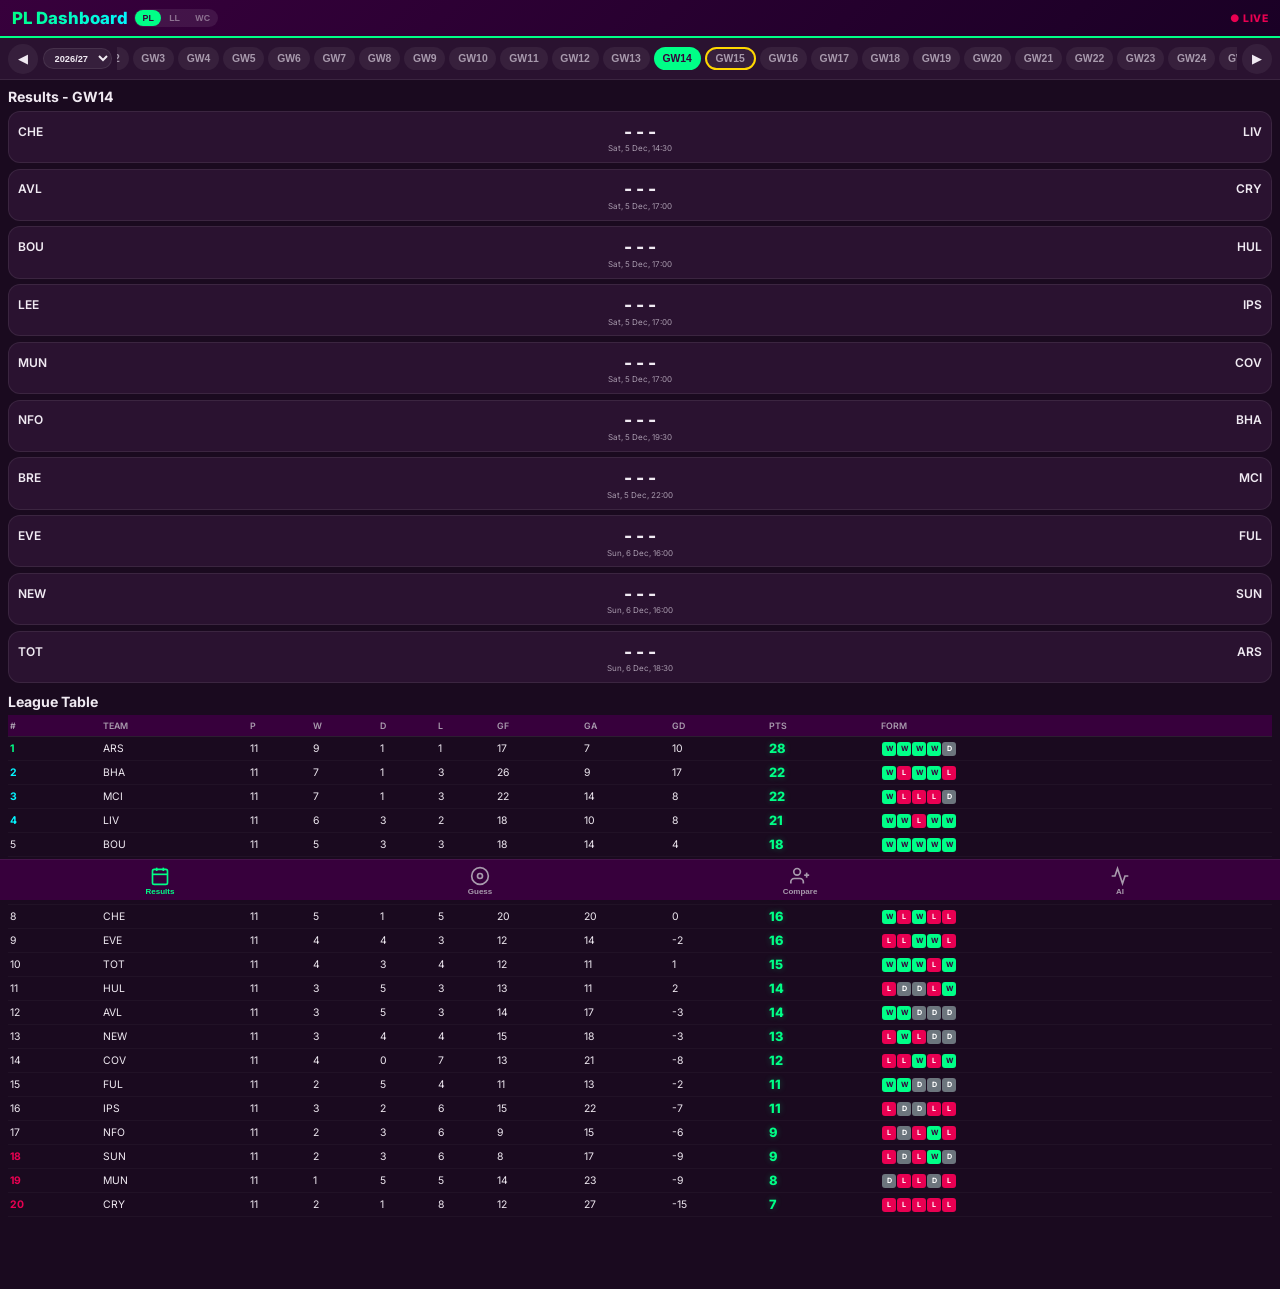
==== commit d5163b3d: "Auto-update dashboard data" ====
--- a/index.html
+++ b/index.html
@@ -239,19 +239,19 @@
 <button class="nb" onclick="sw(3)" id="n3"><svg viewBox="0 0 24 24" fill="none" stroke="currentColor" stroke-width="2"><polyline points="22 12 18 12 15 21 9 3 6 12 2 12"/></svg>AI</button>
 </nav>
 <script>
-var EMBEDDED={"teams":{"1":{"id":1,"n":"Arsenal","s":"ARS","c":"3","b":"https://resources.premierleague.com/premierleague/badges/70/t3.png","sah":0,"sdh":0,"saa":0,"sda":0,"xg":1.61,"xgc":4.16,"inj":[{"n":"Saka","xgi":4.8}]},"5":{"id":5,"n":"Coventry City","s":"COV","c":"9","b":"https://resources.premierleague.com/premierleague/badges/70/t9.png","sah":0,"sdh":0,"saa":0,"sda":0,"xg":1.07,"xgc":8.19,"inj":[]},"41":{"id":41,"n":"Hull City","s":"HUL","c":"88","b":"https://resources.premierleague.com/premierleague/badges/70/t88.png","sah":0,"sdh":0,"saa":0,"sda":0,"xg":1.04,"xgc":8.52,"inj":[]},"12":{"id":12,"n":"Manchester United","s":"MUN","c":"1","b":"https://resources.premierleague.com/premierleague/badges/70/t1.png","sah":0,"sdh":0,"saa":0,"sda":0,"xg":1.71,"xgc":10.17,"inj":[]},"7":{"id":7,"n":"Everton","s":"EVE","c":"11","b":"https://resources.premierleague.com/premierleague/badges/70/t11.png","sah":0,"sdh":0,"saa":0,"sda":0,"xg":1.3,"xgc":6.98,"inj":[]},"6":{"id":6,"n":"Crystal Palace","s":"CRY","c":"31","b":"https://resources.premierleague.com/premierleague/badges/70/t31.png","sah":0,"sdh":0,"saa":0,"sda":0,"xg":1.44,"xgc":12.4,"inj":[{"n":"Yeremy","xgi":3.6}]},"8":{"id":8,"n":"Ipswich Town","s":"IPS","c":"40","b":"https://resources.premierleague.com/premierleague/badges/70/t40.png","sah":0,"sdh":0,"saa":0,"sda":0,"xg":1.28,"xgc":10.79,"inj":[]},"29":{"id":29,"n":"Sunderland","s":"SUN","c":"56","b":"https://resources.premierleague.com/premierleague/badges/70/t56.png","sah":0,"sdh":0,"saa":0,"sda":0,"xg":1.46,"xgc":8.93,"inj":[{"n":"Brobbey","xgi":4.3}]},"15":{"id":15,"n":"Nottingham Forest","s":"NFO","c":"17","b":"https://resources.premierleague.com/premierleague/badges/70/t17.png","sah":0,"sdh":0,"saa":0,"sda":0,"xg":1.63,"xgc":7.63,"inj":[]},"9":{"id":9,"n":"Leeds United","s":"LEE","c":"2","b":"https://resources.premierleague.com/premierleague/badges/70/t2.png","sah":0,"sdh":0,"saa":0,"sda":0,"xg":1.48,"xgc":6.73,"inj":[]},"130":{"id":130,"n":"Brentford","s":"BRE","c":"94","b":"https://resources.premierleague.com/premierleague/badges/70/t94.png","sah":0,"sdh":0,"saa":0,"sda":0,"xg":1.61,"xgc":6.15,"inj":[{"n":"Thiago","xgi":5.4}]},"21":{"id":21,"n":"Tottenham Hotspur","s":"TOT","c":"6","b":"https://resources.premierleague.com/premierleague/badges/70/t6.png","sah":0,"sdh":0,"saa":0,"sda":0,"xg":1.38,"xgc":4.92,"inj":[]},"131":{"id":131,"n":"Brighton & Hove Albion","s":"BHA","c":"36","b":"https://resources.premierleague.com/premierleague/badges/70/t36.png","sah":0,"sdh":0,"saa":0,"sda":0,"xg":2.01,"xgc":8.55,"inj":[]},"2":{"id":2,"n":"Aston Villa","s":"AVL","c":"7","b":"https://resources.premierleague.com/premierleague/badges/70/t7.png","sah":0,"sdh":0,"saa":0,"sda":0,"xg":1.36,"xgc":8.6,"inj":[]},"11":{"id":11,"n":"Manchester City","s":"MCI","c":"43","b":"https://resources.premierleague.com/premierleague/badges/70/t43.png","sah":0,"sdh":0,"saa":0,"sda":0,"xg":2.0,"xgc":6.31,"inj":[]},"127":{"id":127,"n":"Bournemouth","s":"BOU","c":"91","b":"https://resources.premierleague.com/premierleague/badges/70/t91.png","sah":0,"sdh":0,"saa":0,"sda":0,"xg":1.91,"xgc":6.02,"inj":[]},"23":{"id":23,"n":"Newcastle United","s":"NEW","c":"4","b":"https://resources.premierleague.com/premierleague/badges/70/t4.png","sah":0,"sdh":0,"saa":0,"sda":0,"xg":1.21,"xgc":8.13,"inj":[]},"10":{"id":10,"n":"Liverpool","s":"LIV","c":"14","b":"https://resources.premierleague.com/premierleague/badges/70/t14.png","sah":0,"sdh":0,"saa":0,"sda":0,"xg":1.85,"xgc":6.34,"inj":[]},"34":{"id":34,"n":"Fulham","s":"FUL","c":"54","b":"https://resources.premierleague.com/premierleague/badges/70/t54.png","sah":0,"sdh":0,"saa":0,"sda":0,"xg":1.4,"xgc":7.3,"inj":[]},"4":{"id":4,"n":"Chelsea","s":"CHE","c":"8","b":"https://resources.premierleague.com/premierleague/badges/70/t8.png","sah":0,"sdh":0,"saa":0,"sda":0,"xg":1.35,"xgc":8.69,"inj":[{"n":"João Pedro","xgi":3.4}]}},"gws":[{"id":1,"fin":true,"cur":false},{"id":2,"fin":true,"cur":false},{"id":3,"fin":true,"cur":false},{"id":4,"fin":true,"cur":false},{"id":5,"fin":true,"cur":false},{"id":6,"fin":true,"cur":false},{"id":7,"fin":true,"cur":false},{"id":8,"fin":true,"cur":false},{"id":9,"fin":true,"cur":false},{"id":10,"fin":true,"cur":false},{"id":11,"fin":true,"cur":false},{"id":12,"fin":false,"cur":true},{"id":13,"fin":false,"cur":false},{"id":14,"fin":false,"cur":false},{"id":15,"fin":false,"cur":false},{"id":16,"fin":false,"cur":false},{"id":17,"fin":false,"cur":false},{"id":18,"fin":false,"cur":false},{"id":19,"fin":false,"cur":false},{"id":20,"fin":false,"cur":false},{"id":21,"fin":false,"cur":false},{"id":22,"fin":false,"cur":false},{"id":23,"fin":false,"cur":false},{"id":24,"fin":false,"cur":false},{"id":25,"fin":false,"cur":false},{"id":26,"fin":false,"cur":false},{"id":27,"fin":false,"cur":false},{"id":28,"fin":false,"cur":false},{"id":29,"fin":false,"cur":false},{"id":30,"fin":false,"cur":false},{"id":31,"fin":false,"cur":false},{"id":32,"fin":false,"cur":false},{"id":33,"fin":false,"cur":false},{"id":34,"fin":false,"cur":false},{"id":35,"fin":false,"cur":false},{"id":36,"fin":false,"cur":false},{"id":37,"fin":false,"cur":false},{"id":38,"fin":false,"cur":false}],"fix":[{"id":128923,"e":1,"h":1,"a":5,"hs":3,"as":0,"fin":true,"st":false,"ko":"2026-08-21T19:00:00Z","mn":90,"sx":"C"},{"id":128926,"e":1,"h":41,"a":12,"hs":2,"as":0,"fin":true,"st":false,"ko":"2026-08-22T11:30:00Z","mn":90,"sx":"C"},{"id":128925,"e":1,"h":7,"a":6,"hs":2,"as":0,"fin":true,"st":false,"ko":"2026-08-22T14:00:00Z","mn":90,"sx":"C"},{"id":128927,"e":1,"h":8,"a":29,"hs":2,"as":1,"fin":true,"st":false,"ko":"2026-08-22T14:00:00Z","mn":90,"sx":"C"},{"id":128928,"e":1,"h":15,"a":9,"hs":0,"as":1,"fin":true,"st":false,"ko":"2026-08-22T14:00:00Z","mn":90,"sx":"C"},{"id":128924,"e":1,"h":130,"a":21,"hs":3,"as":0,"fin":true,"st":false,"ko":"2026-08-22T16:30:00Z","mn":90,"sx":"C"},{"id":128929,"e":1,"h":131,"a":2,"hs":4,"as":0,"fin":true,"st":false,"ko":"2026-08-23T13:00:00Z","mn":90,"sx":"C"},{"id":128930,"e":1,"h":11,"a":127,"hs":2,"as":1,"fin":true,"st":false,"ko":"2026-08-23T13:00:00Z","mn":90,"sx":"C"},{"id":128931,"e":1,"h":23,"a":10,"hs":2,"as":2,"fin":true,"st":false,"ko":"2026-08-23T15:30:00Z","mn":90,"sx":"C"},{"id":128932,"e":1,"h":34,"a":4,"hs":2,"as":3,"fin":true,"st":false,"ko":"2026-08-24T19:00:00Z","mn":90,"sx":"C"},{"id":128937,"e":2,"h":6,"a":11,"hs":1,"as":4,"fin":true,"st":false,"ko":"2026-08-28T19:00:00Z","mn":90,"sx":"C"},{"id":128939,"e":2,"h":10,"a":15,"hs":2,"as":2,"fin":true,"st":false,"ko":"2026-08-29T11:30:00Z","mn":90,"sx":"C"},{"id":128934,"e":2,"h":127,"a":7,"hs":1,"as":1,"fin":true,"st":false,"ko":"2026-08-29T14:00:00Z","mn":90,"sx":"C"},{"id":128936,"e":2,"h":5,"a":41,"hs":0,"as":1,"fin":true,"st":false,"ko":"2026-08-29T14:00:00Z","mn":90,"sx":"C"},{"id":128942,"e":2,"h":21,"a":23,"hs":0,"as":2,"fin":true,"st":false,"ko":"2026-08-29T16:30:00Z","mn":90,"sx":"C"},{"id":128935,"e":2,"h":4,"a":131,"hs":4,"as":3,"fin":true,"st":false,"ko":"2026-08-30T13:00:00Z","mn":90,"sx":"C"},{"id":128938,"e":2,"h":9,"a":130,"hs":1,"as":1,"fin":true,"st":false,"ko":"2026-08-30T13:00:00Z","mn":90,"sx":"C"},{"id":128941,"e":2,"h":29,"a":34,"hs":1,"as":0,"fin":true,"st":false,"ko":"2026-08-30T13:00:00Z","mn":90,"sx":"C"},{"id":128940,"e":2,"h":12,"a":8,"hs":5,"as":2,"fin":true,"st":false,"ko":"2026-08-30T15:30:00Z","mn":90,"sx":"C"},{"id":128933,"e":2,"h":2,"a":1,"hs":0,"as":1,"fin":true,"st":false,"ko":"2026-08-31T19:00:00Z","mn":90,"sx":"C"},{"id":128949,"e":3,"h":8,"a":10,"hs":0,"as":2,"fin":true,"st":false,"ko":"2026-09-04T19:00:00Z","mn":90,"sx":"C"},{"id":128951,"e":3,"h":23,"a":127,"hs":2,"as":2,"fin":true,"st":false,"ko":"2026-09-05T11:30:00Z","mn":90,"sx":"C"},{"id":128944,"e":3,"h":130,"a":29,"hs":1,"as":1,"fin":true,"st":false,"ko":"2026-09-05T14:00:00Z","mn":90,"sx":"C"},{"id":128945,"e":3,"h":131,"a":9,"hs":1,"as":1,"fin":true,"st":false,"ko":"2026-09-05T14:00:00Z","mn":90,"sx":"C"},{"id":128947,"e":3,"h":34,"a":6,"hs":2,"as":3,"fin":true,"st":false,"ko":"2026-09-05T14:00:00Z","mn":90,"sx":"C"},{"id":128950,"e":3,"h":11,"a":5,"hs":1,"as":0,"fin":true,"st":false,"ko":"2026-09-05T14:00:00Z","mn":90,"sx":"C"},{"id":128952,"e":3,"h":15,"a":21,"hs":0,"as":0,"fin":true,"st":false,"ko":"2026-09-05T14:00:00Z","mn":90,"sx":"C"},{"id":128948,"e":3,"h":41,"a":2,"hs":0,"as":0,"fin":true,"st":false,"ko":"2026-09-05T16:30:00Z","mn":90,"sx":"C"},{"id":128946,"e":3,"h":7,"a":12,"hs":2,"as":2,"fin":true,"st":false,"ko":"2026-09-06T13:00:00Z","mn":90,"sx":"C"},{"id":128943,"e":3,"h":1,"a":4,"hs":2,"as":1,"fin":true,"st":false,"ko":"2026-09-06T15:30:00Z","mn":90,"sx":"C"},{"id":128953,"e":4,"h":2,"a":15,"hs":1,"as":2,"fin":true,"st":false,"ko":"2026-09-12T14:00:00Z","mn":90,"sx":"C"},{"id":128954,"e":4,"h":127,"a":130,"hs":2,"as":2,"fin":true,"st":false,"ko":"2026-09-12T14:00:00Z","mn":90,"sx":"C"},{"id":128955,"e":4,"h":4,"a":41,"hs":2,"as":2,"fin":true,"st":false,"ko":"2026-09-12T14:00:00Z","mn":90,"sx":"C"},{"id":128957,"e":4,"h":6,"a":8,"hs":2,"as":3,"fin":true,"st":false,"ko":"2026-09-12T14:00:00Z","mn":90,"sx":"C"},{"id":128959,"e":4,"h":10,"a":34,"hs":0,"as":0,"fin":true,"st":false,"ko":"2026-09-12T14:00:00Z","mn":90,"sx":"C"},{"id":128962,"e":4,"h":21,"a":7,"hs":0,"as":0,"fin":true,"st":false,"ko":"2026-09-12T16:30:00Z","mn":90,"sx":"C"},{"id":128961,"e":4,"h":29,"a":1,"hs":0,"as":2,"fin":true,"st":false,"ko":"2026-09-12T19:00:00Z","mn":90,"sx":"C"},{"id":128956,"e":4,"h":5,"a":131,"hs":0,"as":5,"fin":true,"st":false,"ko":"2026-09-13T13:00:00Z","mn":90,"sx":"C"},{"id":128960,"e":4,"h":12,"a":11,"hs":0,"as":1,"fin":true,"st":false,"ko":"2026-09-13T15:30:00Z","mn":90,"sx":"C"},{"id":128958,"e":4,"h":9,"a":23,"hs":4,"as":1,"fin":true,"st":false,"ko":"2026-09-14T19:00:00Z","mn":90,"sx":"C"},{"id":128964,"e":5,"h":130,"a":4,"hs":3,"as":0,"fin":true,"st":false,"ko":"2026-09-18T19:00:00Z","mn":90,"sx":"C"},{"id":128972,"e":5,"h":21,"a":2,"hs":2,"as":3,"fin":true,"st":false,"ko":"2026-09-19T11:30:00Z","mn":90,"sx":"C"},{"id":128965,"e":5,"h":131,"a":1,"hs":3,"as":0,"fin":true,"st":false,"ko":"2026-09-19T14:00:00Z","mn":90,"sx":"C"},{"id":128966,"e":5,"h":7,"a":8,"hs":1,"as":0,"fin":true,"st":false,"ko":"2026-09-19T14:00:00Z","mn":90,"sx":"C"},{"id":128970,"e":5,"h":23,"a":41,"hs":2,"as":1,"fin":true,"st":false,"ko":"2026-09-19T14:00:00Z","mn":90,"sx":"C"},{"id":128971,"e":5,"h":15,"a":5,"hs":0,"as":1,"fin":true,"st":false,"ko":"2026-09-19T16:30:00Z","mn":90,"sx":"C"},{"id":128963,"e":5,"h":127,"a":10,"hs":0,"as":1,"fin":true,"st":false,"ko":"2026-09-20T13:00:00Z","mn":90,"sx":"C"},{"id":128968,"e":5,"h":9,"a":6,"hs":0,"as":0,"fin":true,"st":false,"ko":"2026-09-20T13:00:00Z","mn":90,"sx":"C"},{"id":128969,"e":5,"h":11,"a":29,"hs":5,"as":3,"fin":true,"st":false,"ko":"2026-09-20T13:00:00Z","mn":90,"sx":"C"},{"id":128967,"e":5,"h":34,"a":12,"hs":1,"as":1,"fin":true,"st":false,"ko":"2026-09-20T15:30:00Z","mn":90,"sx":"C"},{"id":128973,"e":6,"h":1,"a":9,"hs":2,"as":1,"fin":true,"st":false,"ko":"2026-10-10T11:30:00Z","mn":90,"sx":"C"},{"id":128974,"e":6,"h":2,"a":130,"hs":2,"as":2,"fin":true,"st":false,"ko":"2026-10-10T14:00:00Z","mn":90,"sx":"C"},{"id":128975,"e":6,"h":4,"a":127,"hs":5,"as":1,"fin":true,"st":false,"ko":"2026-10-10T14:00:00Z","mn":90,"sx":"C"},{"id":128979,"e":6,"h":8,"a":34,"hs":2,"as":1,"fin":true,"st":false,"ko":"2026-10-10T14:00:00Z","mn":90,"sx":"C"},{"id":128982,"e":6,"h":29,"a":131,"hs":0,"as":2,"fin":true,"st":false,"ko":"2026-10-10T14:00:00Z","mn":90,"sx":"C"},{"id":128981,"e":6,"h":12,"a":21,"hs":1,"as":1,"fin":true,"st":false,"ko":"2026-10-10T16:30:00Z","mn":90,"sx":"C"},{"id":128977,"e":6,"h":6,"a":15,"hs":3,"as":1,"fin":true,"st":false,"ko":"2026-10-11T13:00:00Z","mn":90,"sx":"C"},{"id":128978,"e":6,"h":41,"a":7,"hs":2,"as":2,"fin":true,"st":false,"ko":"2026-10-11T13:00:00Z","mn":90,"sx":"C"},{"id":128980,"e":6,"h":10,"a":11,"hs":0,"as":3,"fin":true,"st":false,"ko":"2026-10-11T15:30:00Z","mn":90,"sx":"C"},{"id":128976,"e":6,"h":5,"a":23,"hs":4,"as":1,"fin":true,"st":false,"ko":"2026-10-12T19:00:00Z","mn":90,"sx":"C"},{"id":128986,"e":7,"h":7,"a":4,"hs":0,"as":2,"fin":true,"st":false,"ko":"2026-10-17T11:30:00Z","mn":90,"sx":"C"},{"id":128984,"e":7,"h":130,"a":10,"hs":1,"as":2,"fin":true,"st":false,"ko":"2026-10-17T14:00:00Z","mn":90,"sx":"C"},{"id":128987,"e":7,"h":34,"a":41,"hs":1,"as":0,"fin":true,"st":false,"ko":"2026-10-17T14:00:00Z","mn":90,"sx":"C"},{"id":128989,"e":7,"h":11,"a":8,"hs":3,"as":2,"fin":true,"st":false,"ko":"2026-10-17T14:00:00Z","mn":90,"sx":"C"},{"id":128990,"e":7,"h":23,"a":2,"hs":0,"as":1,"fin":true,"st":false,"ko":"2026-10-17T16:30:00Z","mn":90,"sx":"C"},{"id":128983,"e":7,"h":127,"a":29,"hs":2,"as":0,"fin":true,"st":false,"ko":"2026-10-18T13:00:00Z","mn":90,"sx":"C"},{"id":128985,"e":7,"h":131,"a":6,"hs":5,"as":0,"fin":true,"st":false,"ko":"2026-10-18T13:00:00Z","mn":90,"sx":"C"},{"id":128988,"e":7,"h":9,"a":12,"hs":1,"as":1,"fin":true,"st":false,"ko":"2026-10-18T13:00:00Z","mn":90,"sx":"C"},{"id":128991,"e":7,"h":15,"a":1,"hs":0,"as":1,"fin":true,"st":false,"ko":"2026-10-18T15:30:00Z","mn":90,"sx":"C"},{"id":128992,"e":7,"h":21,"a":5,"hs":3,"as":1,"fin":true,"st":false,"ko":"2026-10-19T19:00:00Z","mn":90,"sx":"C"},{"id":128999,"e":8,"h":8,"a":15,"hs":1,"as":1,"fin":true,"st":false,"ko":"2026-10-23T19:00:00Z","mn":90,"sx":"C"},{"id":128994,"e":8,"h":2,"a":11,"hs":2,"as":1,"fin":true,"st":false,"ko":"2026-10-24T11:30:00Z","mn":90,"sx":"C"},{"id":128993,"e":8,"h":1,"a":7,"hs":2,"as":0,"fin":true,"st":false,"ko":"2026-10-24T14:00:00Z","mn":90,"sx":"C"},{"id":128996,"e":8,"h":5,"a":34,"hs":0,"as":1,"fin":true,"st":false,"ko":"2026-10-24T14:00:00Z","mn":90,"sx":"C"},{"id":128995,"e":8,"h":4,"a":21,"hs":0,"as":2,"fin":true,"st":false,"ko":"2026-10-24T16:30:00Z","mn":90,"sx":"C"},{"id":128997,"e":8,"h":6,"a":23,"hs":0,"as":2,"fin":true,"st":false,"ko":"2026-10-25T14:00:00Z","mn":90,"sx":"C"},{"id":128998,"e":8,"h":41,"a":130,"hs":1,"as":1,"fin":true,"st":false,"ko":"2026-10-25T14:00:00Z","mn":90,"sx":"C"},{"id":129000,"e":8,"h":10,"a":131,"hs":2,"as":0,"fin":true,"st":false,"ko":"2026-10-25T14:00:00Z","mn":90,"sx":"C"},{"id":129001,"e":8,"h":12,"a":127,"hs":0,"as":3,"fin":true,"st":false,"ko":"2026-10-25T14:00:00Z","mn":90,"sx":"C"},{"id":129002,"e":8,"h":29,"a":9,"hs":0,"as":0,"fin":true,"st":false,"ko":"2026-10-25T16:30:00Z","mn":90,"sx":"C"},{"id":129006,"e":9,"h":4,"a":12,"hs":2,"as":0,"fin":true,"st":false,"ko":"2026-10-31T12:30:00Z","mn":90,"sx":"C"},{"id":129004,"e":9,"h":127,"a":9,"hs":2,"as":0,"fin":true,"st":false,"ko":"2026-10-31T15:00:00Z","mn":90,"sx":"C"},{"id":129005,"e":9,"h":130,"a":15,"hs":2,"as":0,"fin":true,"st":false,"ko":"2026-10-31T15:00:00Z","mn":90,"sx":"C"},{"id":129007,"e":9,"h":5,"a":29,"hs":3,"as":1,"fin":true,"st":false,"ko":"2026-10-31T15:00:00Z","mn":90,"sx":"C"},{"id":129008,"e":9,"h":41,"a":8,"hs":2,"as":2,"fin":true,"st":false,"ko":"2026-10-31T15:00:00Z","mn":90,"sx":"C"},{"id":129010,"e":9,"h":11,"a":131,"hs":0,"as":1,"fin":true,"st":false,"ko":"2026-10-31T15:00:00Z","mn":90,"sx":"C"},{"id":129012,"e":9,"h":21,"a":6,"hs":2,"as":0,"fin":true,"st":false,"ko":"2026-10-31T17:30:00Z","mn":90,"sx":"C"},{"id":129003,"e":9,"h":2,"a":34,"hs":1,"as":1,"fin":true,"st":false,"ko":"2026-10-31T20:00:00Z","mn":90,"sx":"C"},{"id":129009,"e":9,"h":10,"a":1,"hs":0,"as":1,"fin":true,"st":false,"ko":"2026-11-01T16:30:00Z","mn":90,"sx":"C"},{"id":129011,"e":9,"h":23,"a":7,"hs":0,"as":1,"fin":true,"st":false,"ko":"2026-11-02T20:00:00Z","mn":90,"sx":"C"},{"id":129016,"e":10,"h":7,"a":5,"hs":3,"as":1,"fin":true,"st":false,"ko":"2026-11-06T20:00:00Z","mn":90,"sx":"C"},{"id":129019,"e":10,"h":9,"a":21,"hs":1,"as":0,"fin":true,"st":false,"ko":"2026-11-07T12:30:00Z","mn":90,"sx":"C"},{"id":129013,"e":10,"h":1,"a":41,"hs":1,"as":0,"fin":true,"st":false,"ko":"2026-11-07T15:00:00Z","mn":90,"sx":"C"},{"id":129017,"e":10,"h":34,"a":23,"hs":1,"as":1,"fin":true,"st":false,"ko":"2026-11-07T15:00:00Z","mn":90,"sx":"C"},{"id":129021,"e":10,"h":15,"a":11,"hs":3,"as":1,"fin":true,"st":false,"ko":"2026-11-07T17:30:00Z","mn":90,"sx":"C"},{"id":129014,"e":10,"h":131,"a":130,"hs":2,"as":0,"fin":true,"st":false,"ko":"2026-11-08T14:00:00Z","mn":90,"sx":"C"},{"id":129015,"e":10,"h":6,"a":10,"hs":1,"as":3,"fin":true,"st":false,"ko":"2026-11-08T14:00:00Z","mn":90,"sx":"C"},{"id":129018,"e":10,"h":8,"a":127,"hs":1,"as":2,"fin":true,"st":false,"ko":"2026-11-08T14:00:00Z","mn":90,"sx":"C"},{"id":129022,"e":10,"h":29,"a":4,"hs":1,"as":0,"fin":true,"st":false,"ko":"2026-11-08T14:00:00Z","mn":90,"sx":"C"},{"id":129020,"e":10,"h":12,"a":2,"hs":4,"as":4,"fin":true,"st":false,"ko":"2026-11-08T16:30:00Z","mn":90,"sx":"C"},{"id":129030,"e":11,"h":11,"a":34,"hs":1,"as":1,"fin":true,"st":false,"ko":"2026-11-21T12:30:00Z","mn":90,"sx":"C"},{"id":129023,"e":11,"h":2,"a":29,"hs":0,"as":0,"fin":true,"st":false,"ko":"2026-11-21T15:00:00Z","mn":90,"sx":"C"},{"id":129024,"e":11,"h":127,"a":15,"hs":2,"as":0,"fin":true,"st":false,"ko":"2026-11-21T15:00:00Z","mn":90,"sx":"C"},{"id":129026,"e":11,"h":4,"a":9,"hs":1,"as":4,"fin":true,"st":false,"ko":"2026-11-21T15:00:00Z","mn":90,"sx":"C"},{"id":129027,"e":11,"h":5,"a":6,"hs":3,"as":2,"fin":true,"st":false,"ko":"2026-11-21T15:00:00Z","mn":90,"sx":"C"},{"id":129032,"e":11,"h":21,"a":8,"hs":2,"as":0,"fin":true,"st":false,"ko":"2026-11-21T15:00:00Z","mn":90,"sx":"C"},{"id":129031,"e":11,"h":23,"a":1,"hs":2,"as":2,"fin":true,"st":false,"ko":"2026-11-21T17:30:00Z","mn":90,"sx":"C"},{"id":129028,"e":11,"h":41,"a":131,"hs":2,"as":0,"fin":true,"st":false,"ko":"2026-11-22T14:00:00Z","mn":90,"sx":"C"},{"id":129029,"e":11,"h":10,"a":12,"hs":4,"as":0,"fin":true,"st":false,"ko":"2026-11-22T16:30:00Z","mn":90,"sx":"C"},{"id":129025,"e":11,"h":130,"a":7,"hs":4,"as":0,"fin":true,"st":false,"ko":"2026-11-23T20:00:00Z","mn":90,"sx":"C"},{"id":129041,"e":12,"h":15,"a":4,"hs":null,"as":null,"fin":false,"st":false,"ko":"2026-11-27T20:00:00Z","mn":0,"sx":"U"},{"id":129039,"e":12,"h":9,"a":5,"hs":null,"as":null,"fin":false,"st":false,"ko":"2026-11-28T15:00:00Z","mn":0,"sx":"U"},{"id":129040,"e":12,"h":12,"a":130,"hs":null,"as":null,"fin":false,"st":false,"ko":"2026-11-28T15:00:00Z","mn":0,"sx":"U"},{"id":129038,"e":12,"h":8,"a":2,"hs":null,"as":null,"fin":false,"st":false,"ko":"2026-11-28T17:30:00Z","mn":0,"sx":"U"},{"id":129036,"e":12,"h":7,"a":10,"hs":null,"as":null,"fin":false,"st":false,"ko":"2026-11-29T12:00:00Z","mn":0,"sx":"U"},{"id":129034,"e":12,"h":131,"a":23,"hs":null,"as":null,"fin":false,"st":false,"ko":"2026-11-29T14:05:00Z","mn":0,"sx":"U"},{"id":129035,"e":12,"h":6,"a":41,"hs":null,"as":null,"fin":false,"st":false,"ko":"2026-11-29T14:05:00Z","mn":0,"sx":"U"},{"id":129037,"e":12,"h":34,"a":127,"hs":null,"as":null,"fin":false,"st":false,"ko":"2026-11-29T14:05:00Z","mn":0,"sx":"U"},{"id":129042,"e":12,"h":29,"a":21,"hs":null,"as":null,"fin":false,"st":false,"ko":"2026-11-29T14:05:00Z","mn":0,"sx":"U"},{"id":129033,"e":12,"h":1,"a":11,"hs":null,"as":null,"fin":false,"st":false,"ko":"2026-11-29T16:30:00Z","mn":0,"sx":"U"},{"id":129047,"e":13,"h":5,"a":8,"hs":null,"as":null,"fin":false,"st":false,"ko":"2026-12-01T20:00:00Z","mn":0,"sx":"U"},{"id":129046,"e":13,"h":4,"a":6,"hs":null,"as":null,"fin":false,"st":false,"ko":"2026-12-02T19:30:00Z","mn":0,"sx":"U"},{"id":129048,"e":13,"h":41,"a":15,"hs":null,"as":null,"fin":false,"st":false,"ko":"2026-12-02T19:30:00Z","mn":0,"sx":"U"},{"id":129049,"e":13,"h":10,"a":29,"hs":null,"as":null,"fin":false,"st":false,"ko":"2026-12-02T19:30:00Z","mn":0,"sx":"U"},{"id":129050,"e":13,"h":11,"a":9,"hs":null,"as":null,"fin":false,"st":false,"ko":"2026-12-02T19:30:00Z","mn":0,"sx":"U"},{"id":129043,"e":13,"h":2,"a":7,"hs":null,"as":null,"fin":false,"st":false,"ko":"2026-12-02T20:15:00Z","mn":0,"sx":"U"},{"id":129044,"e":13,"h":127,"a":131,"hs":null,"as":null,"fin":false,"st":false,"ko":"2026-12-02T20:15:00Z","mn":0,"sx":"U"},{"id":129045,"e":13,"h":130,"a":1,"hs":null,"as":null,"fin":false,"st":false,"ko":"2026-12-02T20:15:00Z","mn":0,"sx":"U"},{"id":129051,"e":13,"h":23,"a":12,"hs":null,"as":null,"fin":false,"st":false,"ko":"2026-12-02T20:15:00Z","mn":0,"sx":"U"},{"id":129052,"e":13,"h":21,"a":34,"hs":null,"as":null,"fin":false,"st":false,"ko":"2026-12-03T20:00:00Z","mn":0,"sx":"U"},{"id":129056,"e":14,"h":4,"a":10,"hs":null,"as":null,"fin":false,"st":false,"ko":"2026-12-05T12:30:00Z","mn":0,"sx":"U"},{"id":129053,"e":14,"h":2,"a":6,"hs":null,"as":null,"fin":false,"st":false,"ko":"2026-12-05T15:00:00Z","mn":0,"sx":"U"},{"id":129054,"e":14,"h":127,"a":41,"hs":null,"as":null,"fin":false,"st":false,"ko":"2026-12-05T15:00:00Z","mn":0,"sx":"U"},{"id":129058,"e":14,"h":9,"a":8,"hs":null,"as":null,"fin":false,"st":false,"ko":"2026-12-05T15:00:00Z","mn":0,"sx":"U"},{"id":129059,"e":14,"h":12,"a":5,"hs":null,"as":null,"fin":false,"st":false,"ko":"2026-12-05T15:00:00Z","mn":0,"sx":"U"},{"id":129061,"e":14,"h":15,"a":131,"hs":null,"as":null,"fin":false,"st":false,"ko":"2026-12-05T17:30:00Z","mn":0,"sx":"U"},{"id":129055,"e":14,"h":130,"a":11,"hs":null,"as":null,"fin":false,"st":false,"ko":"2026-12-05T20:00:00Z","mn":0,"sx":"U"},{"id":129057,"e":14,"h":7,"a":34,"hs":null,"as":null,"fin":false,"st":false,"ko":"2026-12-06T14:00:00Z","mn":0,"sx":"U"},{"id":129060,"e":14,"h":23,"a":29,"hs":null,"as":null,"fin":false,"st":false,"ko":"2026-12-06T14:00:00Z","mn":0,"sx":"U"},{"id":129062,"e":14,"h":21,"a":1,"hs":null,"as":null,"fin":false,"st":false,"ko":"2026-12-06T16:30:00Z","mn":0,"sx":"U"},{"id":129067,"e":15,"h":34,"a":130,"hs":null,"as":null,"fin":false,"st":false,"ko":"2026-12-12T15:00:00Z","mn":0,"sx":"U"},{"id":129069,"e":15,"h":8,"a":23,"hs":null,"as":null,"fin":false,"st":false,"ko":"2026-12-12T15:00:00Z","mn":0,"sx":"U"},{"id":129070,"e":15,"h":10,"a":9,"hs":null,"as":null,"fin":false,"st":false,"ko":"2026-12-12T15:00:00Z","mn":0,"sx":"U"},{"id":129071,"e":15,"h":11,"a":4,"hs":null,"as":null,"fin":false,"st":false,"ko":"2026-12-12T17:30:00Z","mn":0,"sx":"U"},{"id":129063,"e":15,"h":1,"a":127,"hs":null,"as":null,"fin":false,"st":false,"ko":"2026-12-13T14:00:00Z","mn":0,"sx":"U"},{"id":129064,"e":15,"h":131,"a":7,"hs":null,"as":null,"fin":false,"st":false,"ko":"2026-12-13T14:00:00Z","mn":0,"sx":"U"},{"id":129072,"e":15,"h":29,"a":15,"hs":null,"as":null,"fin":false,"st":false,"ko":"2026-12-13T14:00:00Z","mn":0,"sx":"U"},{"id":129065,"e":15,"h":5,"a":2,"hs":null,"as":null,"fin":false,"st":false,"ko":"2026-12-13T16:30:00Z","mn":0,"sx":"U"},{"id":129066,"e":15,"h":6,"a":12,"hs":null,"as":null,"fin":false,"st":false,"ko":"2026-12-13T19:00:00Z","mn":0,"sx":"U"},{"id":129068,"e":15,"h":41,"a":21,"hs":null,"as":null,"fin":false,"st":false,"ko":"2026-12-14T20:00:00Z","mn":0,"sx":"U"},{"id":129075,"e":16,"h":130,"a":23,"hs":null,"as":null,"fin":false,"st":false,"ko":"2026-12-19T12:30:00Z","mn":0,"sx":"U"},{"id":129074,"e":16,"h":127,"a":5,"hs":null,"as":null,"fin":false,"st":false,"ko":"2026-12-19T15:00:00Z","mn":0,"sx":"U"},{"id":129078,"e":16,"h":9,"a":34,"hs":null,"as":null,"fin":false,"st":false,"ko":"2026-12-19T15:00:00Z","mn":0,"sx":"U"},{"id":129080,"e":16,"h":11,"a":41,"hs":null,"as":null,"fin":false,"st":false,"ko":"2026-12-19T15:00:00Z","mn":0,"sx":"U"},{"id":129079,"e":16,"h":10,"a":21,"hs":null,"as":null,"fin":false,"st":false,"ko":"2026-12-19T17:30:00Z","mn":0,"sx":"U"},{"id":129076,"e":16,"h":131,"a":8,"hs":null,"as":null,"fin":false,"st":false,"ko":"2026-12-20T14:00:00Z","mn":0,"sx":"U"},{"id":129081,"e":16,"h":15,"a":7,"hs":null,"as":null,"fin":false,"st":false,"ko":"2026-12-20T14:00:00Z","mn":0,"sx":"U"},{"id":129082,"e":16,"h":29,"a":6,"hs":null,"as":null,"fin":false,"st":false,"ko":"2026-12-20T14:00:00Z","mn":0,"sx":"U"},{"id":129073,"e":16,"h":1,"a":12,"hs":null,"as":null,"fin":false,"st":false,"ko":"2026-12-20T16:30:00Z","mn":0,"sx":"U"},{"id":129077,"e":16,"h":4,"a":2,"hs":null,"as":null,"fin":false,"st":false,"ko":"2026-12-21T20:00:00Z","mn":0,"sx":"U"},{"id":129083,"e":17,"h":2,"a":9,"hs":null,"as":null,"fin":false,"st":false,"ko":"2026-12-26T12:30:00Z","mn":0,"sx":"U"},{"id":129086,"e":17,"h":7,"a":29,"hs":null,"as":null,"fin":false,"st":false,"ko":"2026-12-26T15:00:00Z","mn":0,"sx":"U"},{"id":129087,"e":17,"h":34,"a":131,"hs":null,"as":null,"fin":false,"st":false,"ko":"2026-12-26T15:00:00Z","mn":0,"sx":"U"},{"id":129089,"e":17,"h":8,"a":130,"hs":null,"as":null,"fin":false,"st":false,"ko":"2026-12-26T15:00:00Z","mn":0,"sx":"U"},{"id":129092,"e":17,"h":21,"a":127,"hs":null,"as":null,"fin":false,"st":false,"ko":"2026-12-26T15:00:00Z","mn":0,"sx":"U"},{"id":129088,"e":17,"h":41,"a":10,"hs":null,"as":null,"fin":false,"st":false,"ko":"2026-12-26T17:30:00Z","mn":0,"sx":"U"},{"id":129091,"e":17,"h":23,"a":11,"hs":null,"as":null,"fin":false,"st":false,"ko":"2026-12-26T20:00:00Z","mn":0,"sx":"U"},{"id":129084,"e":17,"h":5,"a":4,"hs":null,"as":null,"fin":false,"st":false,"ko":"2026-12-27T14:00:00Z","mn":0,"sx":"U"},{"id":129090,"e":17,"h":12,"a":15,"hs":null,"as":null,"fin":false,"st":false,"ko":"2026-12-27T16:30:00Z","mn":0,"sx":"U"},{"id":129085,"e":17,"h":6,"a":1,"hs":null,"as":null,"fin":false,"st":false,"ko":"2026-12-27T19:00:00Z","mn":0,"sx":"U"},{"id":129098,"e":18,"h":41,"a":9,"hs":null,"as":null,"fin":false,"st":false,"ko":"2026-12-29T19:30:00Z","mn":0,"sx":"U"},{"id":129102,"e":18,"h":21,"a":131,"hs":null,"as":null,"fin":false,"st":false,"ko":"2026-12-29T19:30:00Z","mn":0,"sx":"U"},{"id":129096,"e":18,"h":7,"a":11,"hs":null,"as":null,"fin":false,"st":false,"ko":"2026-12-29T20:15:00Z","mn":0,"sx":"U"},{"id":129094,"e":18,"h":5,"a":130,"hs":null,"as":null,"fin":false,"st":false,"ko":"2026-12-30T19:30:00Z","mn":0,"sx":"U"},{"id":129095,"e":18,"h":6,"a":127,"hs":null,"as":null,"fin":false,"st":false,"ko":"2026-12-30T19:30:00Z","mn":0,"sx":"U"},{"id":129097,"e":18,"h":34,"a":1,"hs":null,"as":null,"fin":false,"st":false,"ko":"2026-12-30T19:30:00Z","mn":0,"sx":"U"},{"id":129100,"e":18,"h":12,"a":29,"hs":null,"as":null,"fin":false,"st":false,"ko":"2026-12-30T19:30:00Z","mn":0,"sx":"U"},{"id":129101,"e":18,"h":23,"a":15,"hs":null,"as":null,"fin":false,"st":false,"ko":"2026-12-30T19:30:00Z","mn":0,"sx":"U"},{"id":129093,"e":18,"h":2,"a":10,"hs":null,"as":null,"fin":false,"st":false,"ko":"2026-12-30T20:15:00Z","mn":0,"sx":"U"},{"id":129099,"e":18,"h":8,"a":4,"hs":null,"as":null,"fin":false,"st":false,"ko":"2026-12-30T20:15:00Z","mn":0,"sx":"U"},{"id":129108,"e":19,"h":9,"a":7,"hs":null,"as":null,"fin":false,"st":false,"ko":"2027-01-01T20:00:00Z","mn":0,"sx":"U"},{"id":129106,"e":19,"h":131,"a":12,"hs":null,"as":null,"fin":false,"st":false,"ko":"2027-01-02T12:30:00Z","mn":0,"sx":"U"},{"id":129103,"e":19,"h":1,"a":8,"hs":null,"as":null,"fin":false,"st":false,"ko":"2027-01-02T15:00:00Z","mn":0,"sx":"U"},{"id":129105,"e":19,"h":130,"a":6,"hs":null,"as":null,"fin":false,"st":false,"ko":"2027-01-02T15:00:00Z","mn":0,"sx":"U"},{"id":129109,"e":19,"h":10,"a":5,"hs":null,"as":null,"fin":false,"st":false,"ko":"2027-01-02T15:00:00Z","mn":0,"sx":"U"},{"id":129111,"e":19,"h":15,"a":34,"hs":null,"as":null,"fin":false,"st":false,"ko":"2027-01-02T15:00:00Z","mn":0,"sx":"U"},{"id":129112,"e":19,"h":29,"a":41,"hs":null,"as":null,"fin":false,"st":false,"ko":"2027-01-02T15:00:00Z","mn":0,"sx":"U"},{"id":129104,"e":19,"h":127,"a":2,"hs":null,"as":null,"fin":false,"st":false,"ko":"2027-01-02T17:30:00Z","mn":0,"sx":"U"},{"id":129107,"e":19,"h":4,"a":23,"hs":null,"as":null,"fin":false,"st":false,"ko":"2027-01-03T14:00:00Z","mn":0,"sx":"U"},{"id":129110,"e":19,"h":11,"a":21,"hs":null,"as":null,"fin":false,"st":false,"ko":"2027-01-03T16:30:00Z","mn":0,"sx":"U"},{"id":129113,"e":20,"h":1,"a":130,"hs":null,"as":null,"fin":false,"st":false,"ko":"2027-01-05T19:30:00Z","mn":0,"sx":"U"},{"id":129114,"e":20,"h":131,"a":127,"hs":null,"as":null,"fin":false,"st":false,"ko":"2027-01-05T19:30:00Z","mn":0,"sx":"U"},{"id":129116,"e":20,"h":7,"a":2,"hs":null,"as":null,"fin":false,"st":false,"ko":"2027-01-05T19:30:00Z","mn":0,"sx":"U"},{"id":129121,"e":20,"h":15,"a":41,"hs":null,"as":null,"fin":false,"st":false,"ko":"2027-01-05T19:30:00Z","mn":0,"sx":"U"},{"id":129122,"e":20,"h":29,"a":10,"hs":null,"as":null,"fin":false,"st":false,"ko":"2027-01-05T20:15:00Z","mn":0,"sx":"U"},{"id":129115,"e":20,"h":6,"a":4,"hs":null,"as":null,"fin":false,"st":false,"ko":"2027-01-06T19:30:00Z","mn":0,"sx":"U"},{"id":129117,"e":20,"h":34,"a":21,"hs":null,"as":null,"fin":false,"st":false,"ko":"2027-01-06T19:30:00Z","mn":0,"sx":"U"},{"id":129118,"e":20,"h":8,"a":5,"hs":null,"as":null,"fin":false,"st":false,"ko":"2027-01-06T19:30:00Z","mn":0,"sx":"U"},{"id":129119,"e":20,"h":9,"a":11,"hs":null,"as":null,"fin":false,"st":false,"ko":"2027-01-06T20:15:00Z","mn":0,"sx":"U"},{"id":129120,"e":20,"h":12,"a":23,"hs":null,"as":null,"fin":false,"st":false,"ko":"2027-01-07T20:00:00Z","mn":0,"sx":"U"},{"id":129127,"e":21,"h":5,"a":7,"hs":null,"as":null,"fin":false,"st":false,"ko":"2027-01-16T12:30:00Z","mn":0,"sx":"U"},{"id":129126,"e":21,"h":4,"a":29,"hs":null,"as":null,"fin":false,"st":false,"ko":"2027-01-16T15:00:00Z","mn":0,"sx":"U"},{"id":129128,"e":21,"h":41,"a":1,"hs":null,"as":null,"fin":false,"st":false,"ko":"2027-01-16T15:00:00Z","mn":0,"sx":"U"},{"id":129129,"e":21,"h":10,"a":6,"hs":null,"as":null,"fin":false,"st":false,"ko":"2027-01-16T15:00:00Z","mn":0,"sx":"U"},{"id":129130,"e":21,"h":11,"a":15,"hs":null,"as":null,"fin":false,"st":false,"ko":"2027-01-16T15:00:00Z","mn":0,"sx":"U"},{"id":129131,"e":21,"h":23,"a":34,"hs":null,"as":null,"fin":false,"st":false,"ko":"2027-01-16T15:00:00Z","mn":0,"sx":"U"},{"id":129123,"e":21,"h":2,"a":12,"hs":null,"as":null,"fin":false,"st":false,"ko":"2027-01-16T17:30:00Z","mn":0,"sx":"U"},{"id":129124,"e":21,"h":127,"a":8,"hs":null,"as":null,"fin":false,"st":false,"ko":"2027-01-17T14:00:00Z","mn":0,"sx":"U"},{"id":129132,"e":21,"h":21,"a":9,"hs":null,"as":null,"fin":false,"st":false,"ko":"2027-01-17T16:30:00Z","mn":0,"sx":"U"},{"id":129125,"e":21,"h":130,"a":131,"hs":null,"as":null,"fin":false,"st":false,"ko":"2027-01-18T20:00:00Z","mn":0,"sx":"U"},{"id":129137,"e":22,"h":34,"a":2,"hs":null,"as":null,"fin":false,"st":false,"ko":"2027-01-23T15:00:00Z","mn":0,"sx":"U"},{"id":129138,"e":22,"h":8,"a":41,"hs":null,"as":null,"fin":false,"st":false,"ko":"2027-01-23T15:00:00Z","mn":0,"sx":"U"},{"id":129133,"e":22,"h":1,"a":23,"hs":null,"as":null,"fin":false,"st":false,"ko":"2027-01-23T17:30:00Z","mn":0,"sx":"U"},{"id":129134,"e":22,"h":131,"a":11,"hs":null,"as":null,"fin":false,"st":false,"ko":"2027-01-23T20:00:00Z","mn":0,"sx":"U"},{"id":129135,"e":22,"h":6,"a":21,"hs":null,"as":null,"fin":false,"st":false,"ko":"2027-01-24T14:00:00Z","mn":0,"sx":"U"},{"id":129136,"e":22,"h":7,"a":130,"hs":null,"as":null,"fin":false,"st":false,"ko":"2027-01-24T14:00:00Z","mn":0,"sx":"U"},{"id":129141,"e":22,"h":15,"a":127,"hs":null,"as":null,"fin":false,"st":false,"ko":"2027-01-24T14:00:00Z","mn":0,"sx":"U"},{"id":129142,"e":22,"h":29,"a":5,"hs":null,"as":null,"fin":false,"st":false,"ko":"2027-01-24T14:00:00Z","mn":0,"sx":"U"},{"id":129140,"e":22,"h":12,"a":10,"hs":null,"as":null,"fin":false,"st":false,"ko":"2027-01-24T16:30:00Z","mn":0,"sx":"U"},{"id":129139,"e":22,"h":9,"a":4,"hs":null,"as":null,"fin":false,"st":false,"ko":"2027-01-25T20:00:00Z","mn":0,"sx":"U"},{"id":129149,"e":23,"h":10,"a":7,"hs":null,"as":null,"fin":false,"st":false,"ko":"2027-01-30T12:30:00Z","mn":0,"sx":"U"},{"id":129143,"e":23,"h":2,"a":8,"hs":null,"as":null,"fin":false,"st":false,"ko":"2027-01-30T15:00:00Z","mn":0,"sx":"U"},{"id":129151,"e":23,"h":23,"a":131,"hs":null,"as":null,"fin":false,"st":false,"ko":"2027-01-30T15:00:00Z","mn":0,"sx":"U"},{"id":129146,"e":23,"h":4,"a":15,"hs":null,"as":null,"fin":false,"st":false,"ko":"2027-01-30T17:30:00Z","mn":0,"sx":"U"},{"id":129144,"e":23,"h":127,"a":34,"hs":null,"as":null,"fin":false,"st":false,"ko":"2027-01-31T14:00:00Z","mn":0,"sx":"U"},{"id":129147,"e":23,"h":5,"a":9,"hs":null,"as":null,"fin":false,"st":false,"ko":"2027-01-31T14:00:00Z","mn":0,"sx":"U"},{"id":129148,"e":23,"h":41,"a":6,"hs":null,"as":null,"fin":false,"st":false,"ko":"2027-01-31T14:00:00Z","mn":0,"sx":"U"},{"id":129152,"e":23,"h":21,"a":29,"hs":null,"as":null,"fin":false,"st":false,"ko":"2027-01-31T14:00:00Z","mn":0,"sx":"U"},{"id":129150,"e":23,"h":11,"a":1,"hs":null,"as":null,"fin":false,"st":false,"ko":"2027-01-31T16:30:00Z","mn":0,"sx":"U"},{"id":129145,"e":23,"h":130,"a":12,"hs":null,"as":null,"fin":false,"st":false,"ko":"2027-02-01T20:00:00Z","mn":0,"sx":"U"},{"id":129153,"e":24,"h":1,"a":10,"hs":null,"as":null,"fin":false,"st":false,"ko":"2027-02-06T15:00:00Z","mn":0,"sx":"U"},{"id":129154,"e":24,"h":131,"a":41,"hs":null,"as":null,"fin":false,"st":false,"ko":"2027-02-06T15:00:00Z","mn":0,"sx":"U"},{"id":129155,"e":24,"h":6,"a":5,"hs":null,"as":null,"fin":false,"st":false,"ko":"2027-02-06T15:00:00Z","mn":0,"sx":"U"},{"id":129156,"e":24,"h":7,"a":23,"hs":null,"as":null,"fin":false,"st":false,"ko":"2027-02-06T15:00:00Z","mn":0,"sx":"U"},{"id":129157,"e":24,"h":34,"a":11,"hs":null,"as":null,"fin":false,"st":false,"ko":"2027-02-06T15:00:00Z","mn":0,"sx":"U"},{"id":129158,"e":24,"h":8,"a":21,"hs":null,"as":null,"fin":false,"st":false,"ko":"2027-02-06T15:00:00Z","mn":0,"sx":"U"},{"id":129159,"e":24,"h":9,"a":127,"hs":null,"as":null,"fin":false,"st":false,"ko":"2027-02-06T15:00:00Z","mn":0,"sx":"U"},{"id":129160,"e":24,"h":12,"a":4,"hs":null,"as":null,"fin":false,"st":false,"ko":"2027-02-06T15:00:00Z","mn":0,"sx":"U"},{"id":129161,"e":24,"h":15,"a":130,"hs":null,"as":null,"fin":false,"st":false,"ko":"2027-02-06T15:00:00Z","mn":0,"sx":"U"},{"id":129162,"e":24,"h":29,"a":2,"hs":null,"as":null,"fin":false,"st":false,"ko":"2027-02-06T15:00:00Z","mn":0,"sx":"U"},{"id":129163,"e":25,"h":2,"a":127,"hs":null,"as":null,"fin":false,"st":false,"ko":"2027-02-10T20:00:00Z","mn":0,"sx":"U"},{"id":129164,"e":25,"h":5,"a":10,"hs":null,"as":null,"fin":false,"st":false,"ko":"2027-02-10T20:00:00Z","mn":0,"sx":"U"},{"id":129165,"e":25,"h":6,"a":130,"hs":null,"as":null,"fin":false,"st":false,"ko":"2027-02-10T20:00:00Z","mn":0,"sx":"U"},{"id":129166,"e":25,"h":7,"a":9,"hs":null,"as":null,"fin":false,"st":false,"ko":"2027-02-10T20:00:00Z","mn":0,"sx":"U"},{"id":129167,"e":25,"h":34,"a":15,"hs":null,"as":null,"fin":false,"st":false,"ko":"2027-02-10T20:00:00Z","mn":0,"sx":"U"},{"id":129168,"e":25,"h":41,"a":29,"hs":null,"as":null,"fin":false,"st":false,"ko":"2027-02-10T20:00:00Z","mn":0,"sx":"U"},{"id":129169,"e":25,"h":8,"a":1,"hs":null,"as":null,"fin":false,"st":false,"ko":"2027-02-10T20:00:00Z","mn":0,"sx":"U"},{"id":129170,"e":25,"h":12,"a":131,"hs":null,"as":null,"fin":false,"st":false,"ko":"2027-02-10T20:00:00Z","mn":0,"sx":"U"},{"id":129171,"e":25,"h":23,"a":4,"hs":null,"as":null,"fin":false,"st":false,"ko":"2027-02-10T20:00:00Z","mn":0,"sx":"U"},{"id":129172,"e":25,"h":21,"a":11,"hs":null,"as":null,"fin":false,"st":false,"ko":"2027-02-10T20:00:00Z","mn":0,"sx":"U"},{"id":129173,"e":26,"h":1,"a":34,"hs":null,"as":null,"fin":false,"st":false,"ko":"2027-02-20T15:00:00Z","mn":0,"sx":"U"},{"id":129174,"e":26,"h":127,"a":6,"hs":null,"as":null,"fin":false,"st":false,"ko":"2027-02-20T15:00:00Z","mn":0,"sx":"U"},{"id":129175,"e":26,"h":130,"a":5,"hs":null,"as":null,"fin":false,"st":false,"ko":"2027-02-20T15:00:00Z","mn":0,"sx":"U"},{"id":129176,"e":26,"h":131,"a":21,"hs":null,"as":null,"fin":false,"st":false,"ko":"2027-02-20T15:00:00Z","mn":0,"sx":"U"},{"id":129177,"e":26,"h":4,"a":8,"hs":null,"as":null,"fin":false,"st":false,"ko":"2027-02-20T15:00:00Z","mn":0,"sx":"U"},{"id":129178,"e":26,"h":9,"a":2,"hs":null,"as":null,"fin":false,"st":false,"ko":"2027-02-20T15:00:00Z","mn":0,"sx":"U"},{"id":129179,"e":26,"h":10,"a":41,"hs":null,"as":null,"fin":false,"st":false,"ko":"2027-02-20T15:00:00Z","mn":0,"sx":"U"},{"id":129180,"e":26,"h":11,"a":23,"hs":null,"as":null,"fin":false,"st":false,"ko":"2027-02-20T15:00:00Z","mn":0,"sx":"U"},{"id":129181,"e":26,"h":15,"a":12,"hs":null,"as":null,"fin":false,"st":false,"ko":"2027-02-20T15:00:00Z","mn":0,"sx":"U"},{"id":129182,"e":26,"h":29,"a":7,"hs":null,"as":null,"fin":false,"st":false,"ko":"2027-02-20T15:00:00Z","mn":0,"sx":"U"},{"id":129183,"e":27,"h":2,"a":4,"hs":null,"as":null,"fin":false,"st":false,"ko":"2027-02-27T15:00:00Z","mn":0,"sx":"U"},{"id":129184,"e":27,"h":5,"a":127,"hs":null,"as":null,"fin":false,"st":false,"ko":"2027-02-27T15:00:00Z","mn":0,"sx":"U"},{"id":129185,"e":27,"h":6,"a":29,"hs":null,"as":null,"fin":false,"st":false,"ko":"2027-02-27T15:00:00Z","mn":0,"sx":"U"},{"id":129186,"e":27,"h":7,"a":15,"hs":null,"as":null,"fin":false,"st":false,"ko":"2027-02-27T15:00:00Z","mn":0,"sx":"U"},{"id":129187,"e":27,"h":34,"a":9,"hs":null,"as":null,"fin":false,"st":false,"ko":"2027-02-27T15:00:00Z","mn":0,"sx":"U"},{"id":129188,"e":27,"h":41,"a":11,"hs":null,"as":null,"fin":false,"st":false,"ko":"2027-02-27T15:00:00Z","mn":0,"sx":"U"},{"id":129189,"e":27,"h":8,"a":131,"hs":null,"as":null,"fin":false,"st":false,"ko":"2027-02-27T15:00:00Z","mn":0,"sx":"U"},{"id":129190,"e":27,"h":12,"a":1,"hs":null,"as":null,"fin":false,"st":false,"ko":"2027-02-27T15:00:00Z","mn":0,"sx":"U"},{"id":129191,"e":27,"h":23,"a":130,"hs":null,"as":null,"fin":false,"st":false,"ko":"2027-02-27T15:00:00Z","mn":0,"sx":"U"},{"id":129192,"e":27,"h":21,"a":10,"hs":null,"as":null,"fin":false,"st":false,"ko":"2027-02-27T15:00:00Z","mn":0,"sx":"U"},{"id":129193,"e":28,"h":1,"a":6,"hs":null,"as":null,"fin":false,"st":false,"ko":"2027-03-03T20:00:00Z","mn":0,"sx":"U"},{"id":129194,"e":28,"h":127,"a":21,"hs":null,"as":null,"fin":false,"st":false,"ko":"2027-03-03T20:00:00Z","mn":0,"sx":"U"},{"id":129195,"e":28,"h":130,"a":8,"hs":null,"as":null,"fin":false,"st":false,"ko":"2027-03-03T20:00:00Z","mn":0,"sx":"U"},{"id":129196,"e":28,"h":131,"a":34,"hs":null,"as":null,"fin":false,"st":false,"ko":"2027-03-03T20:00:00Z","mn":0,"sx":"U"},{"id":129197,"e":28,"h":4,"a":5,"hs":null,"as":null,"fin":false,"st":false,"ko":"2027-03-03T20:00:00Z","mn":0,"sx":"U"},{"id":129198,"e":28,"h":9,"a":41,"hs":null,"as":null,"fin":false,"st":false,"ko":"2027-03-03T20:00:00Z","mn":0,"sx":"U"},{"id":129199,"e":28,"h":10,"a":2,"hs":null,"as":null,"fin":false,"st":false,"ko":"2027-03-03T20:00:00Z","mn":0,"sx":"U"},{"id":129200,"e":28,"h":11,"a":7,"hs":null,"as":null,"fin":false,"st":false,"ko":"2027-03-03T20:00:00Z","mn":0,"sx":"U"},{"id":129201,"e":28,"h":15,"a":23,"hs":null,"as":null,"fin":false,"st":false,"ko":"2027-03-03T20:00:00Z","mn":0,"sx":"U"},{"id":129202,"e":28,"h":29,"a":12,"hs":null,"as":null,"fin":false,"st":false,"ko":"2027-03-03T20:00:00Z","mn":0,"sx":"U"},{"id":129203,"e":29,"h":2,"a":41,"hs":null,"as":null,"fin":false,"st":false,"ko":"2027-03-13T15:00:00Z","mn":0,"sx":"U"},{"id":129204,"e":29,"h":127,"a":23,"hs":null,"as":null,"fin":false,"st":false,"ko":"2027-03-13T15:00:00Z","mn":0,"sx":"U"},{"id":129205,"e":29,"h":4,"a":1,"hs":null,"as":null,"fin":false,"st":false,"ko":"2027-03-13T15:00:00Z","mn":0,"sx":"U"},{"id":129206,"e":29,"h":5,"a":11,"hs":null,"as":null,"fin":false,"st":false,"ko":"2027-03-13T15:00:00Z","mn":0,"sx":"U"},{"id":129207,"e":29,"h":6,"a":34,"hs":null,"as":null,"fin":false,"st":false,"ko":"2027-03-13T15:00:00Z","mn":0,"sx":"U"},{"id":129208,"e":29,"h":9,"a":131,"hs":null,"as":null,"fin":false,"st":false,"ko":"2027-03-13T15:00:00Z","mn":0,"sx":"U"},{"id":129209,"e":29,"h":10,"a":8,"hs":null,"as":null,"fin":false,"st":false,"ko":"2027-03-13T15:00:00Z","mn":0,"sx":"U"},{"id":129210,"e":29,"h":12,"a":7,"hs":null,"as":null,"fin":false,"st":false,"ko":"2027-03-13T15:00:00Z","mn":0,"sx":"U"},{"id":129211,"e":29,"h":29,"a":130,"hs":null,"as":null,"fin":false,"st":false,"ko":"2027-03-13T15:00:00Z","mn":0,"sx":"U"},{"id":129212,"e":29,"h":21,"a":15,"hs":null,"as":null,"fin":false,"st":false,"ko":"2027-03-13T15:00:00Z","mn":0,"sx":"U"},{"id":129213,"e":30,"h":1,"a":29,"hs":null,"as":null,"fin":false,"st":false,"ko":"2027-03-20T15:00:00Z","mn":0,"sx":"U"},{"id":129214,"e":30,"h":130,"a":127,"hs":null,"as":null,"fin":false,"st":false,"ko":"2027-03-20T15:00:00Z","mn":0,"sx":"U"},{"id":129215,"e":30,"h":131,"a":5,"hs":null,"as":null,"fin":false,"st":false,"ko":"2027-03-20T15:00:00Z","mn":0,"sx":"U"},{"id":129216,"e":30,"h":7,"a":21,"hs":null,"as":null,"fin":false,"st":false,"ko":"2027-03-20T15:00:00Z","mn":0,"sx":"U"},{"id":129217,"e":30,"h":34,"a":10,"hs":null,"as":null,"fin":false,"st":false,"ko":"2027-03-20T15:00:00Z","mn":0,"sx":"U"},{"id":129218,"e":30,"h":41,"a":4,"hs":null,"as":null,"fin":false,"st":false,"ko":"2027-03-20T15:00:00Z","mn":0,"sx":"U"},{"id":129219,"e":30,"h":8,"a":6,"hs":null,"as":null,"fin":false,"st":false,"ko":"2027-03-20T15:00:00Z","mn":0,"sx":"U"},{"id":129220,"e":30,"h":11,"a":12,"hs":null,"as":null,"fin":false,"st":false,"ko":"2027-03-20T15:00:00Z","mn":0,"sx":"U"},{"id":129221,"e":30,"h":23,"a":9,"hs":null,"as":null,"fin":false,"st":false,"ko":"2027-03-20T15:00:00Z","mn":0,"sx":"U"},{"id":129222,"e":30,"h":15,"a":2,"hs":null,"as":null,"fin":false,"st":false,"ko":"2027-03-20T15:00:00Z","mn":0,"sx":"U"},{"id":129223,"e":31,"h":2,"a":131,"hs":null,"as":null,"fin":false,"st":false,"ko":"2027-04-10T14:00:00Z","mn":0,"sx":"U"},{"id":129224,"e":31,"h":127,"a":11,"hs":null,"as":null,"fin":false,"st":false,"ko":"2027-04-10T14:00:00Z","mn":0,"sx":"U"},{"id":129225,"e":31,"h":4,"a":34,"hs":null,"as":null,"fin":false,"st":false,"ko":"2027-04-10T14:00:00Z","mn":0,"sx":"U"},{"id":129226,"e":31,"h":5,"a":1,"hs":null,"as":null,"fin":false,"st":false,"ko":"2027-04-10T14:00:00Z","mn":0,"sx":"U"},{"id":129227,"e":31,"h":6,"a":7,"hs":null,"as":null,"fin":false,"st":false,"ko":"2027-04-10T14:00:00Z","mn":0,"sx":"U"},{"id":129228,"e":31,"h":9,"a":15,"hs":null,"as":null,"fin":false,"st":false,"ko":"2027-04-10T14:00:00Z","mn":0,"sx":"U"},{"id":129229,"e":31,"h":10,"a":23,"hs":null,"as":null,"fin":false,"st":false,"ko":"2027-04-10T14:00:00Z","mn":0,"sx":"U"},{"id":129230,"e":31,"h":12,"a":41,"hs":null,"as":null,"fin":false,"st":false,"ko":"2027-04-10T14:00:00Z","mn":0,"sx":"U"},{"id":129231,"e":31,"h":29,"a":8,"hs":null,"as":null,"fin":false,"st":false,"ko":"2027-04-10T14:00:00Z","mn":0,"sx":"U"},{"id":129232,"e":31,"h":21,"a":130,"hs":null,"as":null,"fin":false,"st":false,"ko":"2027-04-10T14:00:00Z","mn":0,"sx":"U"},{"id":129233,"e":32,"h":1,"a":2,"hs":null,"as":null,"fin":false,"st":false,"ko":"2027-04-17T14:00:00Z","mn":0,"sx":"U"},{"id":129234,"e":32,"h":130,"a":9,"hs":null,"as":null,"fin":false,"st":false,"ko":"2027-04-17T14:00:00Z","mn":0,"sx":"U"},{"id":129235,"e":32,"h":131,"a":4,"hs":null,"as":null,"fin":false,"st":false,"ko":"2027-04-17T14:00:00Z","mn":0,"sx":"U"},{"id":129236,"e":32,"h":7,"a":127,"hs":null,"as":null,"fin":false,"st":false,"ko":"2027-04-17T14:00:00Z","mn":0,"sx":"U"},{"id":129237,"e":32,"h":34,"a":29,"hs":null,"as":null,"fin":false,"st":false,"ko":"2027-04-17T14:00:00Z","mn":0,"sx":"U"},{"id":129238,"e":32,"h":41,"a":5,"hs":null,"as":null,"fin":false,"st":false,"ko":"2027-04-17T14:00:00Z","mn":0,"sx":"U"},{"id":129239,"e":32,"h":8,"a":12,"hs":null,"as":null,"fin":false,"st":false,"ko":"2027-04-17T14:00:00Z","mn":0,"sx":"U"},{"id":129240,"e":32,"h":11,"a":6,"hs":null,"as":null,"fin":false,"st":false,"ko":"2027-04-17T14:00:00Z","mn":0,"sx":"U"},{"id":129241,"e":32,"h":23,"a":21,"hs":null,"as":null,"fin":false,"st":false,"ko":"2027-04-17T14:00:00Z","mn":0,"sx":"U"},{"id":129242,"e":32,"h":15,"a":10,"hs":null,"as":null,"fin":false,"st":false,"ko":"2027-04-17T14:00:00Z","mn":0,"sx":"U"},{"id":129243,"e":33,"h":2,"a":5,"hs":null,"as":null,"fin":false,"st":false,"ko":"2027-04-24T14:00:00Z","mn":0,"sx":"U"},{"id":129244,"e":33,"h":127,"a":1,"hs":null,"as":null,"fin":false,"st":false,"ko":"2027-04-24T14:00:00Z","mn":0,"sx":"U"},{"id":129245,"e":33,"h":130,"a":34,"hs":null,"as":null,"fin":false,"st":false,"ko":"2027-04-24T14:00:00Z","mn":0,"sx":"U"},{"id":129246,"e":33,"h":4,"a":11,"hs":null,"as":null,"fin":false,"st":false,"ko":"2027-04-24T14:00:00Z","mn":0,"sx":"U"},{"id":129247,"e":33,"h":7,"a":131,"hs":null,"as":null,"fin":false,"st":false,"ko":"2027-04-24T14:00:00Z","mn":0,"sx":"U"},{"id":129248,"e":33,"h":9,"a":10,"hs":null,"as":null,"fin":false,"st":false,"ko":"2027-04-24T14:00:00Z","mn":0,"sx":"U"},{"id":129249,"e":33,"h":12,"a":6,"hs":null,"as":null,"fin":false,"st":false,"ko":"2027-04-24T14:00:00Z","mn":0,"sx":"U"},{"id":129250,"e":33,"h":23,"a":8,"hs":null,"as":null,"fin":false,"st":false,"ko":"2027-04-24T14:00:00Z","mn":0,"sx":"U"},{"id":129251,"e":33,"h":15,"a":29,"hs":null,"as":null,"fin":false,"st":false,"ko":"2027-04-24T14:00:00Z","mn":0,"sx":"U"},{"id":129252,"e":33,"h":21,"a":41,"hs":null,"as":null,"fin":false,"st":false,"ko":"2027-04-24T14:00:00Z","mn":0,"sx":"U"},{"id":129253,"e":34,"h":1,"a":21,"hs":null,"as":null,"fin":false,"st":false,"ko":"2027-05-01T14:00:00Z","mn":0,"sx":"U"},{"id":129254,"e":34,"h":131,"a":15,"hs":null,"as":null,"fin":false,"st":false,"ko":"2027-05-01T14:00:00Z","mn":0,"sx":"U"},{"id":129255,"e":34,"h":5,"a":12,"hs":null,"as":null,"fin":false,"st":false,"ko":"2027-05-01T14:00:00Z","mn":0,"sx":"U"},{"id":129256,"e":34,"h":6,"a":2,"hs":null,"as":null,"fin":false,"st":false,"ko":"2027-05-01T14:00:00Z","mn":0,"sx":"U"},{"id":129257,"e":34,"h":34,"a":7,"hs":null,"as":null,"fin":false,"st":false,"ko":"2027-05-01T14:00:00Z","mn":0,"sx":"U"},{"id":129258,"e":34,"h":41,"a":127,"hs":null,"as":null,"fin":false,"st":false,"ko":"2027-05-01T14:00:00Z","mn":0,"sx":"U"},{"id":129259,"e":34,"h":8,"a":9,"hs":null,"as":null,"fin":false,"st":false,"ko":"2027-05-01T14:00:00Z","mn":0,"sx":"U"},{"id":129260,"e":34,"h":10,"a":4,"hs":null,"as":null,"fin":false,"st":false,"ko":"2027-05-01T14:00:00Z","mn":0,"sx":"U"},{"id":129261,"e":34,"h":11,"a":130,"hs":null,"as":null,"fin":false,"st":false,"ko":"2027-05-01T14:00:00Z","mn":0,"sx":"U"},{"id":129262,"e":34,"h":29,"a":23,"hs":null,"as":null,"fin":false,"st":false,"ko":"2027-05-01T14:00:00Z","mn":0,"sx":"U"},{"id":129263,"e":35,"h":127,"a":12,"hs":null,"as":null,"fin":false,"st":false,"ko":"2027-05-08T14:00:00Z","mn":0,"sx":"U"},{"id":129264,"e":35,"h":130,"a":2,"hs":null,"as":null,"fin":false,"st":false,"ko":"2027-05-08T14:00:00Z","mn":0,"sx":"U"},{"id":129265,"e":35,"h":131,"a":29,"hs":null,"as":null,"fin":false,"st":false,"ko":"2027-05-08T14:00:00Z","mn":0,"sx":"U"},{"id":129266,"e":35,"h":7,"a":41,"hs":null,"as":null,"fin":false,"st":false,"ko":"2027-05-08T14:00:00Z","mn":0,"sx":"U"},{"id":129267,"e":35,"h":34,"a":8,"hs":null,"as":null,"fin":false,"st":false,"ko":"2027-05-08T14:00:00Z","mn":0,"sx":"U"},{"id":129268,"e":35,"h":9,"a":1,"hs":null,"as":null,"fin":false,"st":false,"ko":"2027-05-08T14:00:00Z","mn":0,"sx":"U"},{"id":129269,"e":35,"h":11,"a":10,"hs":null,"as":null,"fin":false,"st":false,"ko":"2027-05-08T14:00:00Z","mn":0,"sx":"U"},{"id":129270,"e":35,"h":23,"a":5,"hs":null,"as":null,"fin":false,"st":false,"ko":"2027-05-08T14:00:00Z","mn":0,"sx":"U"},{"id":129271,"e":35,"h":15,"a":6,"hs":null,"as":null,"fin":false,"st":false,"ko":"2027-05-08T14:00:00Z","mn":0,"sx":"U"},{"id":129272,"e":35,"h":21,"a":4,"hs":null,"as":null,"fin":false,"st":false,"ko":"2027-05-08T14:00:00Z","mn":0,"sx":"U"},{"id":129273,"e":36,"h":1,"a":15,"hs":null,"as":null,"fin":false,"st":false,"ko":"2027-05-15T14:00:00Z","mn":0,"sx":"U"},{"id":129274,"e":36,"h":2,"a":23,"hs":null,"as":null,"fin":false,"st":false,"ko":"2027-05-15T14:00:00Z","mn":0,"sx":"U"},{"id":129275,"e":36,"h":4,"a":7,"hs":null,"as":null,"fin":false,"st":false,"ko":"2027-05-15T14:00:00Z","mn":0,"sx":"U"},{"id":129276,"e":36,"h":5,"a":21,"hs":null,"as":null,"fin":false,"st":false,"ko":"2027-05-15T14:00:00Z","mn":0,"sx":"U"},{"id":129277,"e":36,"h":6,"a":131,"hs":null,"as":null,"fin":false,"st":false,"ko":"2027-05-15T14:00:00Z","mn":0,"sx":"U"},{"id":129278,"e":36,"h":41,"a":34,"hs":null,"as":null,"fin":false,"st":false,"ko":"2027-05-15T14:00:00Z","mn":0,"sx":"U"},{"id":129279,"e":36,"h":8,"a":11,"hs":null,"as":null,"fin":false,"st":false,"ko":"2027-05-15T14:00:00Z","mn":0,"sx":"U"},{"id":129280,"e":36,"h":10,"a":130,"hs":null,"as":null,"fin":false,"st":false,"ko":"2027-05-15T14:00:00Z","mn":0,"sx":"U"},{"id":129281,"e":36,"h":12,"a":9,"hs":null,"as":null,"fin":false,"st":false,"ko":"2027-05-15T14:00:00Z","mn":0,"sx":"U"},{"id":129282,"e":36,"h":29,"a":127,"hs":null,"as":null,"fin":false,"st":false,"ko":"2027-05-15T14:00:00Z","mn":0,"sx":"U"},{"id":129283,"e":37,"h":127,"a":4,"hs":null,"as":null,"fin":false,"st":false,"ko":"2027-05-23T14:00:00Z","mn":0,"sx":"U"},{"id":129284,"e":37,"h":130,"a":41,"hs":null,"as":null,"fin":false,"st":false,"ko":"2027-05-23T14:00:00Z","mn":0,"sx":"U"},{"id":129285,"e":37,"h":131,"a":10,"hs":null,"as":null,"fin":false,"st":false,"ko":"2027-05-23T14:00:00Z","mn":0,"sx":"U"},{"id":129286,"e":37,"h":7,"a":1,"hs":null,"as":null,"fin":false,"st":false,"ko":"2027-05-23T14:00:00Z","mn":0,"sx":"U"},{"id":129287,"e":37,"h":34,"a":5,"hs":null,"as":null,"fin":false,"st":false,"ko":"2027-05-23T14:00:00Z","mn":0,"sx":"U"},{"id":129288,"e":37,"h":9,"a":29,"hs":null,"as":null,"fin":false,"st":false,"ko":"2027-05-23T14:00:00Z","mn":0,"sx":"U"},{"id":129289,"e":37,"h":11,"a":2,"hs":null,"as":null,"fin":false,"st":false,"ko":"2027-05-23T14:00:00Z","mn":0,"sx":"U"},{"id":129290,"e":37,"h":23,"a":6,"hs":null,"as":null,"fin":false,"st":false,"ko":"2027-05-23T14:00:00Z","mn":0,"sx":"U"},{"id":129291,"e":37,"h":15,"a":8,"hs":null,"as":null,"fin":false,"st":false,"ko":"2027-05-23T14:00:00Z","mn":0,"sx":"U"},{"id":129292,"e":37,"h":21,"a":12,"hs":null,"as":null,"fin":false,"st":false,"ko":"2027-05-23T14:00:00Z","mn":0,"sx":"U"},{"id":129293,"e":38,"h":1,"a":131,"hs":null,"as":null,"fin":false,"st":false,"ko":"2027-05-30T15:00:00Z","mn":0,"sx":"U"},{"id":129294,"e":38,"h":2,"a":21,"hs":null,"as":null,"fin":false,"st":false,"ko":"2027-05-30T15:00:00Z","mn":0,"sx":"U"},{"id":129295,"e":38,"h":4,"a":130,"hs":null,"as":null,"fin":false,"st":false,"ko":"2027-05-30T15:00:00Z","mn":0,"sx":"U"},{"id":129296,"e":38,"h":5,"a":15,"hs":null,"as":null,"fin":false,"st":false,"ko":"2027-05-30T15:00:00Z","mn":0,"sx":"U"},{"id":129297,"e":38,"h":6,"a":9,"hs":null,"as":null,"fin":false,"st":false,"ko":"2027-05-30T15:00:00Z","mn":0,"sx":"U"},{"id":129298,"e":38,"h":41,"a":23,"hs":null,"as":null,"fin":false,"st":false,"ko":"2027-05-30T15:00:00Z","mn":0,"sx":"U"},{"id":129299,"e":38,"h":8,"a":7,"hs":null,"as":null,"fin":false,"st":false,"ko":"2027-05-30T15:00:00Z","mn":0,"sx":"U"},{"id":129300,"e":38,"h":10,"a":127,"hs":null,"as":null,"fin":false,"st":false,"ko":"2027-05-30T15:00:00Z","mn":0,"sx":"U"},{"id":129301,"e":38,"h":12,"a":34,"hs":null,"as":null,"fin":false,"st":false,"ko":"2027-05-30T15:00:00Z","mn":0,"sx":"U"},{"id":129302,"e":38,"h":29,"a":11,"hs":null,"as":null,"fin":false,"st":false,"ko":"2027-05-30T15:00:00Z","mn":0,"sx":"U"}],"season":"2026-27","label":"2026/27","archive":false};
-var EMBEDDED_PL_SEASONS={"current":"2026-27","items":[{"key":"2026-27","label":"2026/27"},{"key":"2025-26","label":"2025/26"}],"data":{"2025-26":{"teams":{"1":{"id":1,"n":"Arsenal","s":"ARS","c":3,"b":"https://resources.premierleague.com/premierleague/badges/70/t3.png","sah":0,"sdh":0,"saa":0,"sda":0,"xg":1.61,"xgc":4.16,"inj":[{"n":"Saka","xgi":4.8}]},"2":{"id":2,"n":"Aston Villa","s":"AVL","c":7,"b":"https://resources.premierleague.com/premierleague/badges/70/t7.png","sah":0,"sdh":0,"saa":0,"sda":0,"xg":1.36,"xgc":8.6,"inj":[]},"3":{"id":3,"n":"Bournemouth","s":"BOU","c":91,"b":"https://resources.premierleague.com/premierleague/badges/70/t91.png","sah":0,"sdh":0,"saa":0,"sda":0,"xg":1.91,"xgc":6.02,"inj":[]},"4":{"id":4,"n":"Brentford","s":"BRE","c":94,"b":"https://resources.premierleague.com/premierleague/badges/70/t94.png","sah":0,"sdh":0,"saa":0,"sda":0,"xg":1.61,"xgc":6.15,"inj":[{"n":"Thiago","xgi":5.4}]},"5":{"id":5,"n":"Brighton","s":"BHA","c":36,"b":"https://resources.premierleague.com/premierleague/badges/70/t36.png","sah":0,"sdh":0,"saa":0,"sda":0,"xg":2.01,"xgc":8.55,"inj":[]},"6":{"id":6,"n":"Chelsea","s":"CHE","c":8,"b":"https://resources.premierleague.com/premierleague/badges/70/t8.png","sah":0,"sdh":0,"saa":0,"sda":0,"xg":1.35,"xgc":8.69,"inj":[{"n":"João Pedro","xgi":3.4}]},"7":{"id":7,"n":"Coventry City","s":"COV","c":9,"b":"https://resources.premierleague.com/premierleague/badges/70/t9.png","sah":0,"sdh":0,"saa":0,"sda":0,"xg":1.07,"xgc":8.19,"inj":[]},"8":{"id":8,"n":"Crystal Palace","s":"CRY","c":31,"b":"https://resources.premierleague.com/premierleague/badges/70/t31.png","sah":0,"sdh":0,"saa":0,"sda":0,"xg":1.44,"xgc":12.4,"inj":[{"n":"Yeremy","xgi":3.6}]},"9":{"id":9,"n":"Everton","s":"EVE","c":11,"b":"https://resources.premierleague.com/premierleague/badges/70/t11.png","sah":0,"sdh":0,"saa":0,"sda":0,"xg":1.3,"xgc":6.98,"inj":[]},"10":{"id":10,"n":"Fulham","s":"FUL","c":54,"b":"https://resources.premierleague.com/premierleague/badges/70/t54.png","sah":0,"sdh":0,"saa":0,"sda":0,"xg":1.4,"xgc":7.3,"inj":[]},"11":{"id":11,"n":"Hull City","s":"HUL","c":88,"b":"https://resources.premierleague.com/premierleague/badges/70/t88.png","sah":0,"sdh":0,"saa":0,"sda":0,"xg":1.04,"xgc":8.52,"inj":[]},"12":{"id":12,"n":"Ipswich Town","s":"IPS","c":40,"b":"https://resources.premierleague.com/premierleague/badges/70/t40.png","sah":0,"sdh":0,"saa":0,"sda":0,"xg":1.28,"xgc":10.79,"inj":[]},"13":{"id":13,"n":"Leeds","s":"LEE","c":2,"b":"https://resources.premierleague.com/premierleague/badges/70/t2.png","sah":0,"sdh":0,"saa":0,"sda":0,"xg":1.48,"xgc":6.73,"inj":[]},"14":{"id":14,"n":"Liverpool","s":"LIV","c":14,"b":"https://resources.premierleague.com/premierleague/badges/70/t14.png","sah":0,"sdh":0,"saa":0,"sda":0,"xg":1.85,"xgc":6.34,"inj":[]},"15":{"id":15,"n":"Man City","s":"MCI","c":43,"b":"https://resources.premierleague.com/premierleague/badges/70/t43.png","sah":0,"sdh":0,"saa":0,"sda":0,"xg":2.0,"xgc":6.31,"inj":[]},"16":{"id":16,"n":"Man Utd","s":"MUN","c":1,"b":"https://resources.premierleague.com/premierleague/badges/70/t1.png","sah":0,"sdh":0,"saa":0,"sda":0,"xg":1.71,"xgc":10.17,"inj":[]},"17":{"id":17,"n":"Newcastle","s":"NEW","c":4,"b":"https://resources.premierleague.com/premierleague/badges/70/t4.png","sah":0,"sdh":0,"saa":0,"sda":0,"xg":1.21,"xgc":8.13,"inj":[]},"18":{"id":18,"n":"Nott'm Forest","s":"NFO","c":17,"b":"https://resources.premierleague.com/premierleague/badges/70/t17.png","sah":0,"sdh":0,"saa":0,"sda":0,"xg":1.63,"xgc":7.63,"inj":[]},"19":{"id":19,"n":"Spurs","s":"TOT","c":6,"b":"https://resources.premierleague.com/premierleague/badges/70/t6.png","sah":0,"sdh":0,"saa":0,"sda":0,"xg":1.38,"xgc":4.92,"inj":[]},"20":{"id":20,"n":"Sunderland","s":"SUN","c":56,"b":"https://resources.premierleague.com/premierleague/badges/70/t56.png","sah":0,"sdh":0,"saa":0,"sda":0,"xg":1.46,"xgc":8.93,"inj":[{"n":"Brobbey","xgi":4.3}]}},"gws":[{"id":1,"fin":true,"cur":false},{"id":2,"fin":true,"cur":false},{"id":3,"fin":true,"cur":false},{"id":4,"fin":true,"cur":false},{"id":5,"fin":true,"cur":false},{"id":6,"fin":true,"cur":false},{"id":7,"fin":true,"cur":false},{"id":8,"fin":true,"cur":false},{"id":9,"fin":true,"cur":false},{"id":10,"fin":true,"cur":false},{"id":11,"fin":true,"cur":true},{"id":12,"fin":false,"cur":false},{"id":13,"fin":false,"cur":false},{"id":14,"fin":false,"cur":false},{"id":15,"fin":false,"cur":false},{"id":16,"fin":false,"cur":false},{"id":17,"fin":false,"cur":false},{"id":18,"fin":false,"cur":false},{"id":19,"fin":false,"cur":false},{"id":20,"fin":false,"cur":false},{"id":21,"fin":false,"cur":false},{"id":22,"fin":false,"cur":false},{"id":23,"fin":false,"cur":false},{"id":24,"fin":false,"cur":false},{"id":25,"fin":false,"cur":false},{"id":26,"fin":false,"cur":false},{"id":27,"fin":false,"cur":false},{"id":28,"fin":false,"cur":false},{"id":29,"fin":false,"cur":false},{"id":30,"fin":false,"cur":false},{"id":31,"fin":false,"cur":false},{"id":32,"fin":false,"cur":false},{"id":33,"fin":false,"cur":false},{"id":34,"fin":false,"cur":false},{"id":35,"fin":false,"cur":false},{"id":36,"fin":false,"cur":false},{"id":37,"fin":false,"cur":false},{"id":38,"fin":false,"cur":false}],"fix":[{"id":1,"e":1,"h":1,"a":7,"hs":3,"as":0,"fin":true,"st":true,"ko":"2026-08-21T19:00:00Z","mn":90},{"id":4,"e":1,"h":11,"a":16,"hs":2,"as":0,"fin":true,"st":true,"ko":"2026-08-22T11:30:00Z","mn":90},{"id":3,"e":1,"h":9,"a":8,"hs":2,"as":0,"fin":true,"st":true,"ko":"2026-08-22T14:00:00Z","mn":90},{"id":5,"e":1,"h":12,"a":20,"hs":2,"as":1,"fin":true,"st":true,"ko":"2026-08-22T14:00:00Z","mn":90},{"id":6,"e":1,"h":18,"a":13,"hs":0,"as":1,"fin":true,"st":true,"ko":"2026-08-22T14:00:00Z","mn":90},{"id":2,"e":1,"h":4,"a":19,"hs":3,"as":0,"fin":true,"st":true,"ko":"2026-08-22T16:30:00Z","mn":90},{"id":7,"e":1,"h":5,"a":2,"hs":4,"as":0,"fin":true,"st":true,"ko":"2026-08-23T13:00:00Z","mn":90},{"id":8,"e":1,"h":15,"a":3,"hs":2,"as":1,"fin":true,"st":true,"ko":"2026-08-23T13:00:00Z","mn":90},{"id":9,"e":1,"h":17,"a":14,"hs":2,"as":2,"fin":true,"st":true,"ko":"2026-08-23T15:30:00Z","mn":90},{"id":10,"e":1,"h":10,"a":6,"hs":2,"as":3,"fin":true,"st":true,"ko":"2026-08-24T19:00:00Z","mn":90},{"id":11,"e":2,"h":8,"a":15,"hs":1,"as":4,"fin":true,"st":true,"ko":"2026-08-28T19:00:00Z","mn":90},{"id":14,"e":2,"h":14,"a":18,"hs":2,"as":2,"fin":true,"st":true,"ko":"2026-08-29T11:30:00Z","mn":90},{"id":12,"e":2,"h":3,"a":9,"hs":1,"as":1,"fin":true,"st":true,"ko":"2026-08-29T14:00:00Z","mn":90},{"id":13,"e":2,"h":7,"a":11,"hs":0,"as":1,"fin":true,"st":true,"ko":"2026-08-29T14:00:00Z","mn":90},{"id":15,"e":2,"h":19,"a":17,"hs":0,"as":2,"fin":true,"st":true,"ko":"2026-08-29T16:30:00Z","mn":90},{"id":16,"e":2,"h":6,"a":5,"hs":4,"as":3,"fin":true,"st":true,"ko":"2026-08-30T13:00:00Z","mn":90},{"id":17,"e":2,"h":13,"a":4,"hs":1,"as":1,"fin":true,"st":true,"ko":"2026-08-30T13:00:00Z","mn":90},{"id":19,"e":2,"h":20,"a":10,"hs":1,"as":0,"fin":true,"st":true,"ko":"2026-08-30T13:00:00Z","mn":90},{"id":18,"e":2,"h":16,"a":12,"hs":5,"as":2,"fin":true,"st":true,"ko":"2026-08-30T15:30:00Z","mn":90},{"id":20,"e":2,"h":2,"a":1,"hs":0,"as":1,"fin":true,"st":true,"ko":"2026-08-31T19:00:00Z","mn":90},{"id":21,"e":3,"h":12,"a":14,"hs":0,"as":2,"fin":true,"st":true,"ko":"2026-09-04T19:00:00Z","mn":90},{"id":27,"e":3,"h":17,"a":3,"hs":2,"as":2,"fin":true,"st":true,"ko":"2026-09-05T11:30:00Z","mn":90},{"id":22,"e":3,"h":4,"a":20,"hs":1,"as":1,"fin":true,"st":true,"ko":"2026-09-05T14:00:00Z","mn":90},{"id":23,"e":3,"h":5,"a":13,"hs":1,"as":1,"fin":true,"st":true,"ko":"2026-09-05T14:00:00Z","mn":90},{"id":24,"e":3,"h":10,"a":8,"hs":2,"as":3,"fin":true,"st":true,"ko":"2026-09-05T14:00:00Z","mn":90},{"id":26,"e":3,"h":15,"a":7,"hs":1,"as":0,"fin":true,"st":true,"ko":"2026-09-05T14:00:00Z","mn":90},{"id":28,"e":3,"h":18,"a":19,"hs":0,"as":0,"fin":true,"st":true,"ko":"2026-09-05T14:00:00Z","mn":90},{"id":25,"e":3,"h":11,"a":2,"hs":0,"as":0,"fin":true,"st":true,"ko":"2026-09-05T16:30:00Z","mn":90},{"id":30,"e":3,"h":9,"a":16,"hs":2,"as":2,"fin":true,"st":true,"ko":"2026-09-06T13:00:00Z","mn":90},{"id":29,"e":3,"h":1,"a":6,"hs":2,"as":1,"fin":true,"st":true,"ko":"2026-09-06T15:30:00Z","mn":90},{"id":31,"e":4,"h":2,"a":18,"hs":1,"as":2,"fin":true,"st":true,"ko":"2026-09-12T14:00:00Z","mn":90},{"id":32,"e":4,"h":3,"a":4,"hs":2,"as":2,"fin":true,"st":true,"ko":"2026-09-12T14:00:00Z","mn":90},{"id":33,"e":4,"h":6,"a":11,"hs":2,"as":2,"fin":true,"st":true,"ko":"2026-09-12T14:00:00Z","mn":90},{"id":34,"e":4,"h":8,"a":12,"hs":2,"as":3,"fin":true,"st":true,"ko":"2026-09-12T14:00:00Z","mn":90},{"id":35,"e":4,"h":14,"a":10,"hs":0,"as":0,"fin":true,"st":true,"ko":"2026-09-12T14:00:00Z","mn":90},{"id":37,"e":4,"h":19,"a":9,"hs":0,"as":0,"fin":true,"st":true,"ko":"2026-09-12T16:30:00Z","mn":90},{"id":36,"e":4,"h":20,"a":1,"hs":0,"as":2,"fin":true,"st":true,"ko":"2026-09-12T19:00:00Z","mn":90},{"id":38,"e":4,"h":7,"a":5,"hs":0,"as":5,"fin":true,"st":true,"ko":"2026-09-13T13:00:00Z","mn":90},{"id":39,"e":4,"h":16,"a":15,"hs":0,"as":1,"fin":true,"st":true,"ko":"2026-09-13T15:30:00Z","mn":90},{"id":40,"e":4,"h":13,"a":17,"hs":4,"as":1,"fin":true,"st":true,"ko":"2026-09-14T19:00:00Z","mn":90},{"id":41,"e":5,"h":4,"a":6,"hs":3,"as":0,"fin":true,"st":true,"ko":"2026-09-18T19:00:00Z","mn":90},{"id":48,"e":5,"h":19,"a":2,"hs":2,"as":3,"fin":true,"st":true,"ko":"2026-09-19T11:30:00Z","mn":90},{"id":42,"e":5,"h":5,"a":1,"hs":3,"as":0,"fin":true,"st":true,"ko":"2026-09-19T14:00:00Z","mn":90},{"id":43,"e":5,"h":9,"a":12,"hs":1,"as":0,"fin":true,"st":true,"ko":"2026-09-19T14:00:00Z","mn":90},{"id":46,"e":5,"h":17,"a":11,"hs":2,"as":1,"fin":true,"st":true,"ko":"2026-09-19T14:00:00Z","mn":90},{"id":47,"e":5,"h":18,"a":7,"hs":0,"as":1,"fin":true,"st":true,"ko":"2026-09-19T16:30:00Z","mn":90},{"id":49,"e":5,"h":3,"a":14,"hs":0,"as":1,"fin":true,"st":true,"ko":"2026-09-20T13:00:00Z","mn":90},{"id":44,"e":5,"h":13,"a":8,"hs":0,"as":0,"fin":true,"st":true,"ko":"2026-09-20T13:00:00Z","mn":90},{"id":45,"e":5,"h":15,"a":20,"hs":5,"as":3,"fin":true,"st":true,"ko":"2026-09-20T13:00:00Z","mn":90},{"id":50,"e":5,"h":10,"a":16,"hs":1,"as":1,"fin":true,"st":true,"ko":"2026-09-20T15:30:00Z","mn":90},{"id":51,"e":6,"h":1,"a":13,"hs":2,"as":1,"fin":true,"st":true,"ko":"2026-10-10T11:30:00Z","mn":90},{"id":52,"e":6,"h":2,"a":4,"hs":2,"as":2,"fin":true,"st":true,"ko":"2026-10-10T14:00:00Z","mn":90},{"id":53,"e":6,"h":6,"a":3,"hs":5,"as":1,"fin":true,"st":true,"ko":"2026-10-10T14:00:00Z","mn":90},{"id":57,"e":6,"h":12,"a":10,"hs":2,"as":1,"fin":true,"st":true,"ko":"2026-10-10T14:00:00Z","mn":90},{"id":60,"e":6,"h":20,"a":5,"hs":0,"as":2,"fin":true,"st":true,"ko":"2026-10-10T14:00:00Z","mn":90},{"id":59,"e":6,"h":16,"a":19,"hs":1,"as":1,"fin":true,"st":true,"ko":"2026-10-10T16:30:00Z","mn":90},{"id":55,"e":6,"h":8,"a":18,"hs":3,"as":1,"fin":true,"st":true,"ko":"2026-10-11T13:00:00Z","mn":90},{"id":56,"e":6,"h":11,"a":9,"hs":2,"as":2,"fin":true,"st":true,"ko":"2026-10-11T13:00:00Z","mn":90},{"id":58,"e":6,"h":14,"a":15,"hs":0,"as":3,"fin":true,"st":true,"ko":"2026-10-11T15:30:00Z","mn":90},{"id":54,"e":6,"h":7,"a":17,"hs":4,"as":1,"fin":true,"st":true,"ko":"2026-10-12T19:00:00Z","mn":90},{"id":64,"e":7,"h":9,"a":6,"hs":0,"as":2,"fin":true,"st":true,"ko":"2026-10-17T11:30:00Z","mn":90},{"id":62,"e":7,"h":4,"a":14,"hs":1,"as":2,"fin":true,"st":true,"ko":"2026-10-17T14:00:00Z","mn":90},{"id":65,"e":7,"h":10,"a":11,"hs":1,"as":0,"fin":true,"st":true,"ko":"2026-10-17T14:00:00Z","mn":90},{"id":67,"e":7,"h":15,"a":12,"hs":3,"as":2,"fin":true,"st":true,"ko":"2026-10-17T14:00:00Z","mn":90},{"id":68,"e":7,"h":17,"a":2,"hs":0,"as":1,"fin":true,"st":true,"ko":"2026-10-17T16:30:00Z","mn":90},{"id":61,"e":7,"h":3,"a":20,"hs":2,"as":0,"fin":true,"st":true,"ko":"2026-10-18T13:00:00Z","mn":90},{"id":63,"e":7,"h":5,"a":8,"hs":5,"as":0,"fin":true,"st":true,"ko":"2026-10-18T13:00:00Z","mn":90},{"id":66,"e":7,"h":13,"a":16,"hs":1,"as":1,"fin":true,"st":true,"ko":"2026-10-18T13:00:00Z","mn":90},{"id":69,"e":7,"h":18,"a":1,"hs":0,"as":1,"fin":true,"st":true,"ko":"2026-10-18T15:30:00Z","mn":90},{"id":70,"e":7,"h":19,"a":7,"hs":3,"as":1,"fin":true,"st":true,"ko":"2026-10-19T19:00:00Z","mn":90},{"id":77,"e":8,"h":12,"a":18,"hs":1,"as":1,"fin":true,"st":true,"ko":"2026-10-23T19:00:00Z","mn":90},{"id":72,"e":8,"h":2,"a":15,"hs":2,"as":1,"fin":true,"st":true,"ko":"2026-10-24T11:30:00Z","mn":90},{"id":71,"e":8,"h":1,"a":9,"hs":2,"as":0,"fin":true,"st":true,"ko":"2026-10-24T14:00:00Z","mn":90},{"id":74,"e":8,"h":7,"a":10,"hs":0,"as":1,"fin":true,"st":true,"ko":"2026-10-24T14:00:00Z","mn":90},{"id":73,"e":8,"h":6,"a":19,"hs":0,"as":2,"fin":true,"st":true,"ko":"2026-10-24T16:30:00Z","mn":90},{"id":75,"e":8,"h":8,"a":17,"hs":0,"as":2,"fin":true,"st":true,"ko":"2026-10-25T14:00:00Z","mn":90},{"id":76,"e":8,"h":11,"a":4,"hs":1,"as":1,"fin":true,"st":true,"ko":"2026-10-25T14:00:00Z","mn":90},{"id":78,"e":8,"h":14,"a":5,"hs":2,"as":0,"fin":true,"st":true,"ko":"2026-10-25T14:00:00Z","mn":90},{"id":79,"e":8,"h":16,"a":3,"hs":0,"as":3,"fin":true,"st":true,"ko":"2026-10-25T14:00:00Z","mn":90},{"id":80,"e":8,"h":20,"a":13,"hs":0,"as":0,"fin":true,"st":true,"ko":"2026-10-25T16:30:00Z","mn":90},{"id":84,"e":9,"h":6,"a":16,"hs":2,"as":0,"fin":true,"st":true,"ko":"2026-10-31T12:30:00Z","mn":90},{"id":82,"e":9,"h":3,"a":13,"hs":2,"as":0,"fin":true,"st":true,"ko":"2026-10-31T15:00:00Z","mn":90},{"id":83,"e":9,"h":4,"a":18,"hs":2,"as":0,"fin":true,"st":true,"ko":"2026-10-31T15:00:00Z","mn":90},{"id":85,"e":9,"h":7,"a":20,"hs":3,"as":1,"fin":true,"st":true,"ko":"2026-10-31T15:00:00Z","mn":90},{"id":86,"e":9,"h":11,"a":12,"hs":2,"as":2,"fin":true,"st":true,"ko":"2026-10-31T15:00:00Z","mn":90},{"id":88,"e":9,"h":15,"a":5,"hs":0,"as":1,"fin":true,"st":true,"ko":"2026-10-31T15:00:00Z","mn":90},{"id":90,"e":9,"h":19,"a":8,"hs":2,"as":0,"fin":true,"st":true,"ko":"2026-10-31T17:30:00Z","mn":90},{"id":81,"e":9,"h":2,"a":10,"hs":1,"as":1,"fin":true,"st":true,"ko":"2026-10-31T20:00:00Z","mn":90},{"id":87,"e":9,"h":14,"a":1,"hs":0,"as":1,"fin":true,"st":true,"ko":"2026-11-01T16:30:00Z","mn":90},{"id":89,"e":9,"h":17,"a":9,"hs":0,"as":1,"fin":true,"st":true,"ko":"2026-11-02T20:00:00Z","mn":90},{"id":94,"e":10,"h":9,"a":7,"hs":3,"as":1,"fin":true,"st":true,"ko":"2026-11-06T20:00:00Z","mn":90},{"id":97,"e":10,"h":13,"a":19,"hs":1,"as":0,"fin":true,"st":true,"ko":"2026-11-07T12:30:00Z","mn":90},{"id":91,"e":10,"h":1,"a":11,"hs":1,"as":0,"fin":true,"st":true,"ko":"2026-11-07T15:00:00Z","mn":90},{"id":95,"e":10,"h":10,"a":17,"hs":1,"as":1,"fin":true,"st":true,"ko":"2026-11-07T15:00:00Z","mn":90},{"id":99,"e":10,"h":18,"a":15,"hs":3,"as":1,"fin":true,"st":true,"ko":"2026-11-07T17:30:00Z","mn":90},{"id":92,"e":10,"h":5,"a":4,"hs":2,"as":0,"fin":true,"st":true,"ko":"2026-11-08T14:00:00Z","mn":90},{"id":93,"e":10,"h":8,"a":14,"hs":1,"as":3,"fin":true,"st":true,"ko":"2026-11-08T14:00:00Z","mn":90},{"id":96,"e":10,"h":12,"a":3,"hs":1,"as":2,"fin":true,"st":true,"ko":"2026-11-08T14:00:00Z","mn":90},{"id":100,"e":10,"h":20,"a":6,"hs":1,"as":0,"fin":true,"st":true,"ko":"2026-11-08T14:00:00Z","mn":90},{"id":98,"e":10,"h":16,"a":2,"hs":4,"as":4,"fin":true,"st":true,"ko":"2026-11-08T16:30:00Z","mn":90},{"id":108,"e":11,"h":15,"a":10,"hs":1,"as":1,"fin":true,"st":true,"ko":"2026-11-21T12:30:00Z","mn":90},{"id":101,"e":11,"h":2,"a":20,"hs":0,"as":0,"fin":true,"st":true,"ko":"2026-11-21T15:00:00Z","mn":90},{"id":102,"e":11,"h":3,"a":18,"hs":2,"as":0,"fin":true,"st":true,"ko":"2026-11-21T15:00:00Z","mn":90},{"id":104,"e":11,"h":6,"a":13,"hs":1,"as":4,"fin":true,"st":true,"ko":"2026-11-21T15:00:00Z","mn":90},{"id":105,"e":11,"h":7,"a":8,"hs":3,"as":2,"fin":true,"st":true,"ko":"2026-11-21T15:00:00Z","mn":90},{"id":110,"e":11,"h":19,"a":12,"hs":2,"as":0,"fin":true,"st":true,"ko":"2026-11-21T15:00:00Z","mn":90},{"id":109,"e":11,"h":17,"a":1,"hs":2,"as":2,"fin":true,"st":true,"ko":"2026-11-21T17:30:00Z","mn":90},{"id":106,"e":11,"h":11,"a":5,"hs":2,"as":0,"fin":true,"st":true,"ko":"2026-11-22T14:00:00Z","mn":90},{"id":107,"e":11,"h":14,"a":16,"hs":4,"as":0,"fin":true,"st":true,"ko":"2026-11-22T16:30:00Z","mn":90},{"id":103,"e":11,"h":4,"a":9,"hs":4,"as":0,"fin":true,"st":true,"ko":"2026-11-23T20:00:00Z","mn":90},{"id":119,"e":12,"h":18,"a":6,"hs":null,"as":null,"fin":false,"st":false,"ko":"2026-11-27T20:00:00Z","mn":0},{"id":117,"e":12,"h":13,"a":7,"hs":null,"as":null,"fin":false,"st":false,"ko":"2026-11-28T15:00:00Z","mn":0},{"id":118,"e":12,"h":16,"a":4,"hs":null,"as":null,"fin":false,"st":false,"ko":"2026-11-28T15:00:00Z","mn":0},{"id":116,"e":12,"h":12,"a":2,"hs":null,"as":null,"fin":false,"st":false,"ko":"2026-11-28T17:30:00Z","mn":0},{"id":114,"e":12,"h":9,"a":14,"hs":null,"as":null,"fin":false,"st":false,"ko":"2026-11-29T12:00:00Z","mn":0},{"id":112,"e":12,"h":5,"a":17,"hs":null,"as":null,"fin":false,"st":false,"ko":"2026-11-29T14:05:00Z","mn":0},{"id":113,"e":12,"h":8,"a":11,"hs":null,"as":null,"fin":false,"st":false,"ko":"2026-11-29T14:05:00Z","mn":0},{"id":115,"e":12,"h":10,"a":3,"hs":null,"as":null,"fin":false,"st":false,"ko":"2026-11-29T14:05:00Z","mn":0},{"id":120,"e":12,"h":20,"a":19,"hs":null,"as":null,"fin":false,"st":false,"ko":"2026-11-29T14:05:00Z","mn":0},{"id":111,"e":12,"h":1,"a":15,"hs":null,"as":null,"fin":false,"st":false,"ko":"2026-11-29T16:30:00Z","mn":0},{"id":125,"e":13,"h":7,"a":12,"hs":null,"as":null,"fin":false,"st":false,"ko":"2026-12-01T20:00:00Z","mn":0},{"id":124,"e":13,"h":6,"a":8,"hs":null,"as":null,"fin":false,"st":false,"ko":"2026-12-02T19:30:00Z","mn":0},{"id":126,"e":13,"h":11,"a":18,"hs":null,"as":null,"fin":false,"st":false,"ko":"2026-12-02T19:30:00Z","mn":0},{"id":127,"e":13,"h":14,"a":20,"hs":null,"as":null,"fin":false,"st":false,"ko":"2026-12-02T19:30:00Z","mn":0},{"id":128,"e":13,"h":15,"a":13,"hs":null,"as":null,"fin":false,"st":false,"ko":"2026-12-02T19:30:00Z","mn":0},{"id":121,"e":13,"h":2,"a":9,"hs":null,"as":null,"fin":false,"st":false,"ko":"2026-12-02T20:15:00Z","mn":0},{"id":122,"e":13,"h":3,"a":5,"hs":null,"as":null,"fin":false,"st":false,"ko":"2026-12-02T20:15:00Z","mn":0},{"id":123,"e":13,"h":4,"a":1,"hs":null,"as":null,"fin":false,"st":false,"ko":"2026-12-02T20:15:00Z","mn":0},{"id":129,"e":13,"h":17,"a":16,"hs":null,"as":null,"fin":false,"st":false,"ko":"2026-12-02T20:15:00Z","mn":0},{"id":130,"e":13,"h":19,"a":10,"hs":null,"as":null,"fin":false,"st":false,"ko":"2026-12-03T20:00:00Z","mn":0},{"id":134,"e":14,"h":6,"a":14,"hs":null,"as":null,"fin":false,"st":false,"ko":"2026-12-05T12:30:00Z","mn":0},{"id":131,"e":14,"h":2,"a":8,"hs":null,"as":null,"fin":false,"st":false,"ko":"2026-12-05T15:00:00Z","mn":0},{"id":132,"e":14,"h":3,"a":11,"hs":null,"as":null,"fin":false,"st":false,"ko":"2026-12-05T15:00:00Z","mn":0},{"id":136,"e":14,"h":13,"a":12,"hs":null,"as":null,"fin":false,"st":false,"ko":"2026-12-05T15:00:00Z","mn":0},{"id":137,"e":14,"h":16,"a":7,"hs":null,"as":null,"fin":false,"st":false,"ko":"2026-12-05T15:00:00Z","mn":0},{"id":139,"e":14,"h":18,"a":5,"hs":null,"as":null,"fin":false,"st":false,"ko":"2026-12-05T17:30:00Z","mn":0},{"id":133,"e":14,"h":4,"a":15,"hs":null,"as":null,"fin":false,"st":false,"ko":"2026-12-05T20:00:00Z","mn":0},{"id":135,"e":14,"h":9,"a":10,"hs":null,"as":null,"fin":false,"st":false,"ko":"2026-12-06T14:00:00Z","mn":0},{"id":138,"e":14,"h":17,"a":20,"hs":null,"as":null,"fin":false,"st":false,"ko":"2026-12-06T14:00:00Z","mn":0},{"id":140,"e":14,"h":19,"a":1,"hs":null,"as":null,"fin":false,"st":false,"ko":"2026-12-06T16:30:00Z","mn":0},{"id":145,"e":15,"h":10,"a":4,"hs":null,"as":null,"fin":false,"st":false,"ko":"2026-12-12T15:00:00Z","mn":0},{"id":147,"e":15,"h":12,"a":17,"hs":null,"as":null,"fin":false,"st":false,"ko":"2026-12-12T15:00:00Z","mn":0},{"id":148,"e":15,"h":14,"a":13,"hs":null,"as":null,"fin":false,"st":false,"ko":"2026-12-12T15:00:00Z","mn":0},{"id":149,"e":15,"h":15,"a":6,"hs":null,"as":null,"fin":false,"st":false,"ko":"2026-12-12T17:30:00Z","mn":0},{"id":141,"e":15,"h":1,"a":3,"hs":null,"as":null,"fin":false,"st":false,"ko":"2026-12-13T14:00:00Z","mn":0},{"id":142,"e":15,"h":5,"a":9,"hs":null,"as":null,"fin":false,"st":false,"ko":"2026-12-13T14:00:00Z","mn":0},{"id":150,"e":15,"h":20,"a":18,"hs":null,"as":null,"fin":false,"st":false,"ko":"2026-12-13T14:00:00Z","mn":0},{"id":143,"e":15,"h":7,"a":2,"hs":null,"as":null,"fin":false,"st":false,"ko":"2026-12-13T16:30:00Z","mn":0},{"id":144,"e":15,"h":8,"a":16,"hs":null,"as":null,"fin":false,"st":false,"ko":"2026-12-13T19:00:00Z","mn":0},{"id":146,"e":15,"h":11,"a":19,"hs":null,"as":null,"fin":false,"st":false,"ko":"2026-12-14T20:00:00Z","mn":0},{"id":153,"e":16,"h":4,"a":17,"hs":null,"as":null,"fin":false,"st":false,"ko":"2026-12-19T12:30:00Z","mn":0},{"id":152,"e":16,"h":3,"a":7,"hs":null,"as":null,"fin":false,"st":false,"ko":"2026-12-19T15:00:00Z","mn":0},{"id":156,"e":16,"h":13,"a":10,"hs":null,"as":null,"fin":false,"st":false,"ko":"2026-12-19T15:00:00Z","mn":0},{"id":158,"e":16,"h":15,"a":11,"hs":null,"as":null,"fin":false,"st":false,"ko":"2026-12-19T15:00:00Z","mn":0},{"id":157,"e":16,"h":14,"a":19,"hs":null,"as":null,"fin":false,"st":false,"ko":"2026-12-19T17:30:00Z","mn":0},{"id":154,"e":16,"h":5,"a":12,"hs":null,"as":null,"fin":false,"st":false,"ko":"2026-12-20T14:00:00Z","mn":0},{"id":159,"e":16,"h":18,"a":9,"hs":null,"as":null,"fin":false,"st":false,"ko":"2026-12-20T14:00:00Z","mn":0},{"id":160,"e":16,"h":20,"a":8,"hs":null,"as":null,"fin":false,"st":false,"ko":"2026-12-20T14:00:00Z","mn":0},{"id":151,"e":16,"h":1,"a":16,"hs":null,"as":null,"fin":false,"st":false,"ko":"2026-12-20T16:30:00Z","mn":0},{"id":155,"e":16,"h":6,"a":2,"hs":null,"as":null,"fin":false,"st":false,"ko":"2026-12-21T20:00:00Z","mn":0},{"id":161,"e":17,"h":2,"a":13,"hs":null,"as":null,"fin":false,"st":false,"ko":"2026-12-26T12:30:00Z","mn":0},{"id":164,"e":17,"h":9,"a":20,"hs":null,"as":null,"fin":false,"st":false,"ko":"2026-12-26T15:00:00Z","mn":0},{"id":165,"e":17,"h":10,"a":5,"hs":null,"as":null,"fin":false,"st":false,"ko":"2026-12-26T15:00:00Z","mn":0},{"id":167,"e":17,"h":12,"a":4,"hs":null,"as":null,"fin":false,"st":false,"ko":"2026-12-26T15:00:00Z","mn":0},{"id":170,"e":17,"h":19,"a":3,"hs":null,"as":null,"fin":false,"st":false,"ko":"2026-12-26T15:00:00Z","mn":0},{"id":166,"e":17,"h":11,"a":14,"hs":null,"as":null,"fin":false,"st":false,"ko":"2026-12-26T17:30:00Z","mn":0},{"id":169,"e":17,"h":17,"a":15,"hs":null,"as":null,"fin":false,"st":false,"ko":"2026-12-26T20:00:00Z","mn":0},{"id":162,"e":17,"h":7,"a":6,"hs":null,"as":null,"fin":false,"st":false,"ko":"2026-12-27T14:00:00Z","mn":0},{"id":168,"e":17,"h":16,"a":18,"hs":null,"as":null,"fin":false,"st":false,"ko":"2026-12-27T16:30:00Z","mn":0},{"id":163,"e":17,"h":8,"a":1,"hs":null,"as":null,"fin":false,"st":false,"ko":"2026-12-27T19:00:00Z","mn":0},{"id":176,"e":18,"h":11,"a":13,"hs":null,"as":null,"fin":false,"st":false,"ko":"2026-12-29T19:30:00Z","mn":0},{"id":180,"e":18,"h":19,"a":5,"hs":null,"as":null,"fin":false,"st":false,"ko":"2026-12-29T19:30:00Z","mn":0},{"id":174,"e":18,"h":9,"a":15,"hs":null,"as":null,"fin":false,"st":false,"ko":"2026-12-29T20:15:00Z","mn":0},{"id":172,"e":18,"h":7,"a":4,"hs":null,"as":null,"fin":false,"st":false,"ko":"2026-12-30T19:30:00Z","mn":0},{"id":173,"e":18,"h":8,"a":3,"hs":null,"as":null,"fin":false,"st":false,"ko":"2026-12-30T19:30:00Z","mn":0},{"id":175,"e":18,"h":10,"a":1,"hs":null,"as":null,"fin":false,"st":false,"ko":"2026-12-30T19:30:00Z","mn":0},{"id":178,"e":18,"h":16,"a":20,"hs":null,"as":null,"fin":false,"st":false,"ko":"2026-12-30T19:30:00Z","mn":0},{"id":179,"e":18,"h":17,"a":18,"hs":null,"as":null,"fin":false,"st":false,"ko":"2026-12-30T19:30:00Z","mn":0},{"id":171,"e":18,"h":2,"a":14,"hs":null,"as":null,"fin":false,"st":false,"ko":"2026-12-30T20:15:00Z","mn":0},{"id":177,"e":18,"h":12,"a":6,"hs":null,"as":null,"fin":false,"st":false,"ko":"2026-12-30T20:15:00Z","mn":0},{"id":186,"e":19,"h":13,"a":9,"hs":null,"as":null,"fin":false,"st":false,"ko":"2027-01-01T20:00:00Z","mn":0},{"id":184,"e":19,"h":5,"a":16,"hs":null,"as":null,"fin":false,"st":false,"ko":"2027-01-02T12:30:00Z","mn":0},{"id":181,"e":19,"h":1,"a":12,"hs":null,"as":null,"fin":false,"st":false,"ko":"2027-01-02T15:00:00Z","mn":0},{"id":183,"e":19,"h":4,"a":8,"hs":null,"as":null,"fin":false,"st":false,"ko":"2027-01-02T15:00:00Z","mn":0},{"id":187,"e":19,"h":14,"a":7,"hs":null,"as":null,"fin":false,"st":false,"ko":"2027-01-02T15:00:00Z","mn":0},{"id":189,"e":19,"h":18,"a":10,"hs":null,"as":null,"fin":false,"st":false,"ko":"2027-01-02T15:00:00Z","mn":0},{"id":190,"e":19,"h":20,"a":11,"hs":null,"as":null,"fin":false,"st":false,"ko":"2027-01-02T15:00:00Z","mn":0},{"id":182,"e":19,"h":3,"a":2,"hs":null,"as":null,"fin":false,"st":false,"ko":"2027-01-02T17:30:00Z","mn":0},{"id":185,"e":19,"h":6,"a":17,"hs":null,"as":null,"fin":false,"st":false,"ko":"2027-01-03T14:00:00Z","mn":0},{"id":188,"e":19,"h":15,"a":19,"hs":null,"as":null,"fin":false,"st":false,"ko":"2027-01-03T16:30:00Z","mn":0},{"id":191,"e":20,"h":1,"a":4,"hs":null,"as":null,"fin":false,"st":false,"ko":"2027-01-05T19:30:00Z","mn":0},{"id":192,"e":20,"h":5,"a":3,"hs":null,"as":null,"fin":false,"st":false,"ko":"2027-01-05T19:30:00Z","mn":0},{"id":194,"e":20,"h":9,"a":2,"hs":null,"as":null,"fin":false,"st":false,"ko":"2027-01-05T19:30:00Z","mn":0},{"id":199,"e":20,"h":18,"a":11,"hs":null,"as":null,"fin":false,"st":false,"ko":"2027-01-05T19:30:00Z","mn":0},{"id":200,"e":20,"h":20,"a":14,"hs":null,"as":null,"fin":false,"st":false,"ko":"2027-01-05T20:15:00Z","mn":0},{"id":193,"e":20,"h":8,"a":6,"hs":null,"as":null,"fin":false,"st":false,"ko":"2027-01-06T19:30:00Z","mn":0},{"id":195,"e":20,"h":10,"a":19,"hs":null,"as":null,"fin":false,"st":false,"ko":"2027-01-06T19:30:00Z","mn":0},{"id":196,"e":20,"h":12,"a":7,"hs":null,"as":null,"fin":false,"st":false,"ko":"2027-01-06T19:30:00Z","mn":0},{"id":197,"e":20,"h":13,"a":15,"hs":null,"as":null,"fin":false,"st":false,"ko":"2027-01-06T20:15:00Z","mn":0},{"id":198,"e":20,"h":16,"a":17,"hs":null,"as":null,"fin":false,"st":false,"ko":"2027-01-07T20:00:00Z","mn":0},{"id":205,"e":21,"h":7,"a":9,"hs":null,"as":null,"fin":false,"st":false,"ko":"2027-01-16T12:30:00Z","mn":0},{"id":204,"e":21,"h":6,"a":20,"hs":null,"as":null,"fin":false,"st":false,"ko":"2027-01-16T15:00:00Z","mn":0},{"id":206,"e":21,"h":11,"a":1,"hs":null,"as":null,"fin":false,"st":false,"ko":"2027-01-16T15:00:00Z","mn":0},{"id":207,"e":21,"h":14,"a":8,"hs":null,"as":null,"fin":false,"st":false,"ko":"2027-01-16T15:00:00Z","mn":0},{"id":208,"e":21,"h":15,"a":18,"hs":null,"as":null,"fin":false,"st":false,"ko":"2027-01-16T15:00:00Z","mn":0},{"id":209,"e":21,"h":17,"a":10,"hs":null,"as":null,"fin":false,"st":false,"ko":"2027-01-16T15:00:00Z","mn":0},{"id":201,"e":21,"h":2,"a":16,"hs":null,"as":null,"fin":false,"st":false,"ko":"2027-01-16T17:30:00Z","mn":0},{"id":202,"e":21,"h":3,"a":12,"hs":null,"as":null,"fin":false,"st":false,"ko":"2027-01-17T14:00:00Z","mn":0},{"id":210,"e":21,"h":19,"a":13,"hs":null,"as":null,"fin":false,"st":false,"ko":"2027-01-17T16:30:00Z","mn":0},{"id":203,"e":21,"h":4,"a":5,"hs":null,"as":null,"fin":false,"st":false,"ko":"2027-01-18T20:00:00Z","mn":0},{"id":215,"e":22,"h":10,"a":2,"hs":null,"as":null,"fin":false,"st":false,"ko":"2027-01-23T15:00:00Z","mn":0},{"id":216,"e":22,"h":12,"a":11,"hs":null,"as":null,"fin":false,"st":false,"ko":"2027-01-23T15:00:00Z","mn":0},{"id":211,"e":22,"h":1,"a":17,"hs":null,"as":null,"fin":false,"st":false,"ko":"2027-01-23T17:30:00Z","mn":0},{"id":212,"e":22,"h":5,"a":15,"hs":null,"as":null,"fin":false,"st":false,"ko":"2027-01-23T20:00:00Z","mn":0},{"id":213,"e":22,"h":8,"a":19,"hs":null,"as":null,"fin":false,"st":false,"ko":"2027-01-24T14:00:00Z","mn":0},{"id":214,"e":22,"h":9,"a":4,"hs":null,"as":null,"fin":false,"st":false,"ko":"2027-01-24T14:00:00Z","mn":0},{"id":219,"e":22,"h":18,"a":3,"hs":null,"as":null,"fin":false,"st":false,"ko":"2027-01-24T14:00:00Z","mn":0},{"id":220,"e":22,"h":20,"a":7,"hs":null,"as":null,"fin":false,"st":false,"ko":"2027-01-24T14:00:00Z","mn":0},{"id":218,"e":22,"h":16,"a":14,"hs":null,"as":null,"fin":false,"st":false,"ko":"2027-01-24T16:30:00Z","mn":0},{"id":217,"e":22,"h":13,"a":6,"hs":null,"as":null,"fin":false,"st":false,"ko":"2027-01-25T20:00:00Z","mn":0},{"id":227,"e":23,"h":14,"a":9,"hs":null,"as":null,"fin":false,"st":false,"ko":"2027-01-30T12:30:00Z","mn":0},{"id":221,"e":23,"h":2,"a":12,"hs":null,"as":null,"fin":false,"st":false,"ko":"2027-01-30T15:00:00Z","mn":0},{"id":229,"e":23,"h":17,"a":5,"hs":null,"as":null,"fin":false,"st":false,"ko":"2027-01-30T15:00:00Z","mn":0},{"id":224,"e":23,"h":6,"a":18,"hs":null,"as":null,"fin":false,"st":false,"ko":"2027-01-30T17:30:00Z","mn":0},{"id":222,"e":23,"h":3,"a":10,"hs":null,"as":null,"fin":false,"st":false,"ko":"2027-01-31T14:00:00Z","mn":0},{"id":225,"e":23,"h":7,"a":13,"hs":null,"as":null,"fin":false,"st":false,"ko":"2027-01-31T14:00:00Z","mn":0},{"id":226,"e":23,"h":11,"a":8,"hs":null,"as":null,"fin":false,"st":false,"ko":"2027-01-31T14:00:00Z","mn":0},{"id":230,"e":23,"h":19,"a":20,"hs":null,"as":null,"fin":false,"st":false,"ko":"2027-01-31T14:00:00Z","mn":0},{"id":228,"e":23,"h":15,"a":1,"hs":null,"as":null,"fin":false,"st":false,"ko":"2027-01-31T16:30:00Z","mn":0},{"id":223,"e":23,"h":4,"a":16,"hs":null,"as":null,"fin":false,"st":false,"ko":"2027-02-01T20:00:00Z","mn":0},{"id":231,"e":24,"h":1,"a":14,"hs":null,"as":null,"fin":false,"st":false,"ko":"2027-02-06T15:00:00Z","mn":0},{"id":232,"e":24,"h":5,"a":11,"hs":null,"as":null,"fin":false,"st":false,"ko":"2027-02-06T15:00:00Z","mn":0},{"id":233,"e":24,"h":8,"a":7,"hs":null,"as":null,"fin":false,"st":false,"ko":"2027-02-06T15:00:00Z","mn":0},{"id":234,"e":24,"h":9,"a":17,"hs":null,"as":null,"fin":false,"st":false,"ko":"2027-02-06T15:00:00Z","mn":0},{"id":235,"e":24,"h":10,"a":15,"hs":null,"as":null,"fin":false,"st":false,"ko":"2027-02-06T15:00:00Z","mn":0},{"id":236,"e":24,"h":12,"a":19,"hs":null,"as":null,"fin":false,"st":false,"ko":"2027-02-06T15:00:00Z","mn":0},{"id":237,"e":24,"h":13,"a":3,"hs":null,"as":null,"fin":false,"st":false,"ko":"2027-02-06T15:00:00Z","mn":0},{"id":238,"e":24,"h":16,"a":6,"hs":null,"as":null,"fin":false,"st":false,"ko":"2027-02-06T15:00:00Z","mn":0},{"id":239,"e":24,"h":18,"a":4,"hs":null,"as":null,"fin":false,"st":false,"ko":"2027-02-06T15:00:00Z","mn":0},{"id":240,"e":24,"h":20,"a":2,"hs":null,"as":null,"fin":false,"st":false,"ko":"2027-02-06T15:00:00Z","mn":0},{"id":241,"e":25,"h":2,"a":3,"hs":null,"as":null,"fin":false,"st":false,"ko":"2027-02-10T20:00:00Z","mn":0},{"id":242,"e":25,"h":7,"a":14,"hs":null,"as":null,"fin":false,"st":false,"ko":"2027-02-10T20:00:00Z","mn":0},{"id":243,"e":25,"h":8,"a":4,"hs":null,"as":null,"fin":false,"st":false,"ko":"2027-02-10T20:00:00Z","mn":0},{"id":244,"e":25,"h":9,"a":13,"hs":null,"as":null,"fin":false,"st":false,"ko":"2027-02-10T20:00:00Z","mn":0},{"id":245,"e":25,"h":10,"a":18,"hs":null,"as":null,"fin":false,"st":false,"ko":"2027-02-10T20:00:00Z","mn":0},{"id":246,"e":25,"h":11,"a":20,"hs":null,"as":null,"fin":false,"st":false,"ko":"2027-02-10T20:00:00Z","mn":0},{"id":247,"e":25,"h":12,"a":1,"hs":null,"as":null,"fin":false,"st":false,"ko":"2027-02-10T20:00:00Z","mn":0},{"id":248,"e":25,"h":16,"a":5,"hs":null,"as":null,"fin":false,"st":false,"ko":"2027-02-10T20:00:00Z","mn":0},{"id":249,"e":25,"h":17,"a":6,"hs":null,"as":null,"fin":false,"st":false,"ko":"2027-02-10T20:00:00Z","mn":0},{"id":250,"e":25,"h":19,"a":15,"hs":null,"as":null,"fin":false,"st":false,"ko":"2027-02-10T20:00:00Z","mn":0},{"id":251,"e":26,"h":1,"a":10,"hs":null,"as":null,"fin":false,"st":false,"ko":"2027-02-20T15:00:00Z","mn":0},{"id":252,"e":26,"h":3,"a":8,"hs":null,"as":null,"fin":false,"st":false,"ko":"2027-02-20T15:00:00Z","mn":0},{"id":253,"e":26,"h":4,"a":7,"hs":null,"as":null,"fin":false,"st":false,"ko":"2027-02-20T15:00:00Z","mn":0},{"id":254,"e":26,"h":5,"a":19,"hs":null,"as":null,"fin":false,"st":false,"ko":"2027-02-20T15:00:00Z","mn":0},{"id":255,"e":26,"h":6,"a":12,"hs":null,"as":null,"fin":false,"st":false,"ko":"2027-02-20T15:00:00Z","mn":0},{"id":256,"e":26,"h":13,"a":2,"hs":null,"as":null,"fin":false,"st":false,"ko":"2027-02-20T15:00:00Z","mn":0},{"id":257,"e":26,"h":14,"a":11,"hs":null,"as":null,"fin":false,"st":false,"ko":"2027-02-20T15:00:00Z","mn":0},{"id":258,"e":26,"h":15,"a":17,"hs":null,"as":null,"fin":false,"st":false,"ko":"2027-02-20T15:00:00Z","mn":0},{"id":259,"e":26,"h":18,"a":16,"hs":null,"as":null,"fin":false,"st":false,"ko":"2027-02-20T15:00:00Z","mn":0},{"id":260,"e":26,"h":20,"a":9,"hs":null,"as":null,"fin":false,"st":false,"ko":"2027-02-20T15:00:00Z","mn":0},{"id":261,"e":27,"h":2,"a":6,"hs":null,"as":null,"fin":false,"st":false,"ko":"2027-02-27T15:00:00Z","mn":0},{"id":262,"e":27,"h":7,"a":3,"hs":null,"as":null,"fin":false,"st":false,"ko":"2027-02-27T15:00:00Z","mn":0},{"id":263,"e":27,"h":8,"a":20,"hs":null,"as":null,"fin":false,"st":false,"ko":"2027-02-27T15:00:00Z","mn":0},{"id":264,"e":27,"h":9,"a":18,"hs":null,"as":null,"fin":false,"st":false,"ko":"2027-02-27T15:00:00Z","mn":0},{"id":265,"e":27,"h":10,"a":13,"hs":null,"as":null,"fin":false,"st":false,"ko":"2027-02-27T15:00:00Z","mn":0},{"id":266,"e":27,"h":11,"a":15,"hs":null,"as":null,"fin":false,"st":false,"ko":"2027-02-27T15:00:00Z","mn":0},{"id":267,"e":27,"h":12,"a":5,"hs":null,"as":null,"fin":false,"st":false,"ko":"2027-02-27T15:00:00Z","mn":0},{"id":268,"e":27,"h":16,"a":1,"hs":null,"as":null,"fin":false,"st":false,"ko":"2027-02-27T15:00:00Z","mn":0},{"id":269,"e":27,"h":17,"a":4,"hs":null,"as":null,"fin":false,"st":false,"ko":"2027-02-27T15:00:00Z","mn":0},{"id":270,"e":27,"h":19,"a":14,"hs":null,"as":null,"fin":false,"st":false,"ko":"2027-02-27T15:00:00Z","mn":0},{"id":271,"e":28,"h":1,"a":8,"hs":null,"as":null,"fin":false,"st":false,"ko":"2027-03-03T20:00:00Z","mn":0},{"id":272,"e":28,"h":3,"a":19,"hs":null,"as":null,"fin":false,"st":false,"ko":"2027-03-03T20:00:00Z","mn":0},{"id":273,"e":28,"h":4,"a":12,"hs":null,"as":null,"fin":false,"st":false,"ko":"2027-03-03T20:00:00Z","mn":0},{"id":274,"e":28,"h":5,"a":10,"hs":null,"as":null,"fin":false,"st":false,"ko":"2027-03-03T20:00:00Z","mn":0},{"id":275,"e":28,"h":6,"a":7,"hs":null,"as":null,"fin":false,"st":false,"ko":"2027-03-03T20:00:00Z","mn":0},{"id":276,"e":28,"h":13,"a":11,"hs":null,"as":null,"fin":false,"st":false,"ko":"2027-03-03T20:00:00Z","mn":0},{"id":277,"e":28,"h":14,"a":2,"hs":null,"as":null,"fin":false,"st":false,"ko":"2027-03-03T20:00:00Z","mn":0},{"id":278,"e":28,"h":15,"a":9,"hs":null,"as":null,"fin":false,"st":false,"ko":"2027-03-03T20:00:00Z","mn":0},{"id":279,"e":28,"h":18,"a":17,"hs":null,"as":null,"fin":false,"st":false,"ko":"2027-03-03T20:00:00Z","mn":0},{"id":280,"e":28,"h":20,"a":16,"hs":null,"as":null,"fin":false,"st":false,"ko":"2027-03-03T20:00:00Z","mn":0},{"id":281,"e":29,"h":2,"a":11,"hs":null,"as":null,"fin":false,"st":false,"ko":"2027-03-13T15:00:00Z","mn":0},{"id":282,"e":29,"h":3,"a":17,"hs":null,"as":null,"fin":false,"st":false,"ko":"2027-03-13T15:00:00Z","mn":0},{"id":283,"e":29,"h":6,"a":1,"hs":null,"as":null,"fin":false,"st":false,"ko":"2027-03-13T15:00:00Z","mn":0},{"id":284,"e":29,"h":7,"a":15,"hs":null,"as":null,"fin":false,"st":false,"ko":"2027-03-13T15:00:00Z","mn":0},{"id":285,"e":29,"h":8,"a":10,"hs":null,"as":null,"fin":false,"st":false,"ko":"2027-03-13T15:00:00Z","mn":0},{"id":286,"e":29,"h":13,"a":5,"hs":null,"as":null,"fin":false,"st":false,"ko":"2027-03-13T15:00:00Z","mn":0},{"id":287,"e":29,"h":14,"a":12,"hs":null,"as":null,"fin":false,"st":false,"ko":"2027-03-13T15:00:00Z","mn":0},{"id":288,"e":29,"h":16,"a":9,"hs":null,"as":null,"fin":false,"st":false,"ko":"2027-03-13T15:00:00Z","mn":0},{"id":290,"e":29,"h":19,"a":18,"hs":null,"as":null,"fin":false,"st":false,"ko":"2027-03-13T15:00:00Z","mn":0},{"id":289,"e":29,"h":20,"a":4,"hs":null,"as":null,"fin":false,"st":false,"ko":"2027-03-13T15:00:00Z","mn":0},{"id":291,"e":30,"h":1,"a":20,"hs":null,"as":null,"fin":false,"st":false,"ko":"2027-03-20T15:00:00Z","mn":0},{"id":292,"e":30,"h":4,"a":3,"hs":null,"as":null,"fin":false,"st":false,"ko":"2027-03-20T15:00:00Z","mn":0},{"id":293,"e":30,"h":5,"a":7,"hs":null,"as":null,"fin":false,"st":false,"ko":"2027-03-20T15:00:00Z","mn":0},{"id":294,"e":30,"h":9,"a":19,"hs":null,"as":null,"fin":false,"st":false,"ko":"2027-03-20T15:00:00Z","mn":0},{"id":295,"e":30,"h":10,"a":14,"hs":null,"as":null,"fin":false,"st":false,"ko":"2027-03-20T15:00:00Z","mn":0},{"id":296,"e":30,"h":11,"a":6,"hs":null,"as":null,"fin":false,"st":false,"ko":"2027-03-20T15:00:00Z","mn":0},{"id":297,"e":30,"h":12,"a":8,"hs":null,"as":null,"fin":false,"st":false,"ko":"2027-03-20T15:00:00Z","mn":0},{"id":298,"e":30,"h":15,"a":16,"hs":null,"as":null,"fin":false,"st":false,"ko":"2027-03-20T15:00:00Z","mn":0},{"id":299,"e":30,"h":17,"a":13,"hs":null,"as":null,"fin":false,"st":false,"ko":"2027-03-20T15:00:00Z","mn":0},{"id":300,"e":30,"h":18,"a":2,"hs":null,"as":null,"fin":false,"st":false,"ko":"2027-03-20T15:00:00Z","mn":0},{"id":301,"e":31,"h":2,"a":5,"hs":null,"as":null,"fin":false,"st":false,"ko":"2027-04-10T14:00:00Z","mn":0},{"id":302,"e":31,"h":3,"a":15,"hs":null,"as":null,"fin":false,"st":false,"ko":"2027-04-10T14:00:00Z","mn":0},{"id":303,"e":31,"h":6,"a":10,"hs":null,"as":null,"fin":false,"st":false,"ko":"2027-04-10T14:00:00Z","mn":0},{"id":304,"e":31,"h":7,"a":1,"hs":null,"as":null,"fin":false,"st":false,"ko":"2027-04-10T14:00:00Z","mn":0},{"id":305,"e":31,"h":8,"a":9,"hs":null,"as":null,"fin":false,"st":false,"ko":"2027-04-10T14:00:00Z","mn":0},{"id":306,"e":31,"h":13,"a":18,"hs":null,"as":null,"fin":false,"st":false,"ko":"2027-04-10T14:00:00Z","mn":0},{"id":307,"e":31,"h":14,"a":17,"hs":null,"as":null,"fin":false,"st":false,"ko":"2027-04-10T14:00:00Z","mn":0},{"id":308,"e":31,"h":16,"a":11,"hs":null,"as":null,"fin":false,"st":false,"ko":"2027-04-10T14:00:00Z","mn":0},{"id":310,"e":31,"h":19,"a":4,"hs":null,"as":null,"fin":false,"st":false,"ko":"2027-04-10T14:00:00Z","mn":0},{"id":309,"e":31,"h":20,"a":12,"hs":null,"as":null,"fin":false,"st":false,"ko":"2027-04-10T14:00:00Z","mn":0},{"id":311,"e":32,"h":1,"a":2,"hs":null,"as":null,"fin":false,"st":false,"ko":"2027-04-17T14:00:00Z","mn":0},{"id":312,"e":32,"h":4,"a":13,"hs":null,"as":null,"fin":false,"st":false,"ko":"2027-04-17T14:00:00Z","mn":0},{"id":313,"e":32,"h":5,"a":6,"hs":null,"as":null,"fin":false,"st":false,"ko":"2027-04-17T14:00:00Z","mn":0},{"id":314,"e":32,"h":9,"a":3,"hs":null,"as":null,"fin":false,"st":false,"ko":"2027-04-17T14:00:00Z","mn":0},{"id":315,"e":32,"h":10,"a":20,"hs":null,"as":null,"fin":false,"st":false,"ko":"2027-04-17T14:00:00Z","mn":0},{"id":316,"e":32,"h":11,"a":7,"hs":null,"as":null,"fin":false,"st":false,"ko":"2027-04-17T14:00:00Z","mn":0},{"id":317,"e":32,"h":12,"a":16,"hs":null,"as":null,"fin":false,"st":false,"ko":"2027-04-17T14:00:00Z","mn":0},{"id":318,"e":32,"h":15,"a":8,"hs":null,"as":null,"fin":false,"st":false,"ko":"2027-04-17T14:00:00Z","mn":0},{"id":319,"e":32,"h":17,"a":19,"hs":null,"as":null,"fin":false,"st":false,"ko":"2027-04-17T14:00:00Z","mn":0},{"id":320,"e":32,"h":18,"a":14,"hs":null,"as":null,"fin":false,"st":false,"ko":"2027-04-17T14:00:00Z","mn":0},{"id":321,"e":33,"h":2,"a":7,"hs":null,"as":null,"fin":false,"st":false,"ko":"2027-04-24T14:00:00Z","mn":0},{"id":322,"e":33,"h":3,"a":1,"hs":null,"as":null,"fin":false,"st":false,"ko":"2027-04-24T14:00:00Z","mn":0},{"id":323,"e":33,"h":4,"a":10,"hs":null,"as":null,"fin":false,"st":false,"ko":"2027-04-24T14:00:00Z","mn":0},{"id":324,"e":33,"h":6,"a":15,"hs":null,"as":null,"fin":false,"st":false,"ko":"2027-04-24T14:00:00Z","mn":0},{"id":325,"e":33,"h":9,"a":5,"hs":null,"as":null,"fin":false,"st":false,"ko":"2027-04-24T14:00:00Z","mn":0},{"id":326,"e":33,"h":13,"a":14,"hs":null,"as":null,"fin":false,"st":false,"ko":"2027-04-24T14:00:00Z","mn":0},{"id":327,"e":33,"h":16,"a":8,"hs":null,"as":null,"fin":false,"st":false,"ko":"2027-04-24T14:00:00Z","mn":0},{"id":328,"e":33,"h":17,"a":12,"hs":null,"as":null,"fin":false,"st":false,"ko":"2027-04-24T14:00:00Z","mn":0},{"id":329,"e":33,"h":18,"a":20,"hs":null,"as":null,"fin":false,"st":false,"ko":"2027-04-24T14:00:00Z","mn":0},{"id":330,"e":33,"h":19,"a":11,"hs":null,"as":null,"fin":false,"st":false,"ko":"2027-04-24T14:00:00Z","mn":0},{"id":331,"e":34,"h":1,"a":19,"hs":null,"as":null,"fin":false,"st":false,"ko":"2027-05-01T14:00:00Z","mn":0},{"id":332,"e":34,"h":5,"a":18,"hs":null,"as":null,"fin":false,"st":false,"ko":"2027-05-01T14:00:00Z","mn":0},{"id":333,"e":34,"h":7,"a":16,"hs":null,"as":null,"fin":false,"st":false,"ko":"2027-05-01T14:00:00Z","mn":0},{"id":334,"e":34,"h":8,"a":2,"hs":null,"as":null,"fin":false,"st":false,"ko":"2027-05-01T14:00:00Z","mn":0},{"id":335,"e":34,"h":10,"a":9,"hs":null,"as":null,"fin":false,"st":false,"ko":"2027-05-01T14:00:00Z","mn":0},{"id":336,"e":34,"h":11,"a":3,"hs":null,"as":null,"fin":false,"st":false,"ko":"2027-05-01T14:00:00Z","mn":0},{"id":337,"e":34,"h":12,"a":13,"hs":null,"as":null,"fin":false,"st":false,"ko":"2027-05-01T14:00:00Z","mn":0},{"id":338,"e":34,"h":14,"a":6,"hs":null,"as":null,"fin":false,"st":false,"ko":"2027-05-01T14:00:00Z","mn":0},{"id":339,"e":34,"h":15,"a":4,"hs":null,"as":null,"fin":false,"st":false,"ko":"2027-05-01T14:00:00Z","mn":0},{"id":340,"e":34,"h":20,"a":17,"hs":null,"as":null,"fin":false,"st":false,"ko":"2027-05-01T14:00:00Z","mn":0},{"id":341,"e":35,"h":3,"a":16,"hs":null,"as":null,"fin":false,"st":false,"ko":"2027-05-08T14:00:00Z","mn":0},{"id":342,"e":35,"h":4,"a":2,"hs":null,"as":null,"fin":false,"st":false,"ko":"2027-05-08T14:00:00Z","mn":0},{"id":343,"e":35,"h":5,"a":20,"hs":null,"as":null,"fin":false,"st":false,"ko":"2027-05-08T14:00:00Z","mn":0},{"id":344,"e":35,"h":9,"a":11,"hs":null,"as":null,"fin":false,"st":false,"ko":"2027-05-08T14:00:00Z","mn":0},{"id":345,"e":35,"h":10,"a":12,"hs":null,"as":null,"fin":false,"st":false,"ko":"2027-05-08T14:00:00Z","mn":0},{"id":346,"e":35,"h":13,"a":1,"hs":null,"as":null,"fin":false,"st":false,"ko":"2027-05-08T14:00:00Z","mn":0},{"id":347,"e":35,"h":15,"a":14,"hs":null,"as":null,"fin":false,"st":false,"ko":"2027-05-08T14:00:00Z","mn":0},{"id":348,"e":35,"h":17,"a":7,"hs":null,"as":null,"fin":false,"st":false,"ko":"2027-05-08T14:00:00Z","mn":0},{"id":349,"e":35,"h":18,"a":8,"hs":null,"as":null,"fin":false,"st":false,"ko":"2027-05-08T14:00:00Z","mn":0},{"id":350,"e":35,"h":19,"a":6,"hs":null,"as":null,"fin":false,"st":false,"ko":"2027-05-08T14:00:00Z","mn":0},{"id":351,"e":36,"h":1,"a":18,"hs":null,"as":null,"fin":false,"st":false,"ko":"2027-05-15T14:00:00Z","mn":0},{"id":352,"e":36,"h":2,"a":17,"hs":null,"as":null,"fin":false,"st":false,"ko":"2027-05-15T14:00:00Z","mn":0},{"id":353,"e":36,"h":6,"a":9,"hs":null,"as":null,"fin":false,"st":false,"ko":"2027-05-15T14:00:00Z","mn":0},{"id":354,"e":36,"h":7,"a":19,"hs":null,"as":null,"fin":false,"st":false,"ko":"2027-05-15T14:00:00Z","mn":0},{"id":355,"e":36,"h":8,"a":5,"hs":null,"as":null,"fin":false,"st":false,"ko":"2027-05-15T14:00:00Z","mn":0},{"id":356,"e":36,"h":11,"a":10,"hs":null,"as":null,"fin":false,"st":false,"ko":"2027-05-15T14:00:00Z","mn":0},{"id":357,"e":36,"h":12,"a":15,"hs":null,"as":null,"fin":false,"st":false,"ko":"2027-05-15T14:00:00Z","mn":0},{"id":358,"e":36,"h":14,"a":4,"hs":null,"as":null,"fin":false,"st":false,"ko":"2027-05-15T14:00:00Z","mn":0},{"id":359,"e":36,"h":16,"a":13,"hs":null,"as":null,"fin":false,"st":false,"ko":"2027-05-15T14:00:00Z","mn":0},{"id":360,"e":36,"h":20,"a":3,"hs":null,"as":null,"fin":false,"st":false,"ko":"2027-05-15T14:00:00Z","mn":0},{"id":361,"e":37,"h":3,"a":6,"hs":null,"as":null,"fin":false,"st":false,"ko":"2027-05-23T14:00:00Z","mn":0},{"id":362,"e":37,"h":4,"a":11,"hs":null,"as":null,"fin":false,"st":false,"ko":"2027-05-23T14:00:00Z","mn":0},{"id":363,"e":37,"h":5,"a":14,"hs":null,"as":null,"fin":false,"st":false,"ko":"2027-05-23T14:00:00Z","mn":0},{"id":364,"e":37,"h":9,"a":1,"hs":null,"as":null,"fin":false,"st":false,"ko":"2027-05-23T14:00:00Z","mn":0},{"id":365,"e":37,"h":10,"a":7,"hs":null,"as":null,"fin":false,"st":false,"ko":"2027-05-23T14:00:00Z","mn":0},{"id":366,"e":37,"h":13,"a":20,"hs":null,"as":null,"fin":false,"st":false,"ko":"2027-05-23T14:00:00Z","mn":0},{"id":367,"e":37,"h":15,"a":2,"hs":null,"as":null,"fin":false,"st":false,"ko":"2027-05-23T14:00:00Z","mn":0},{"id":368,"e":37,"h":17,"a":8,"hs":null,"as":null,"fin":false,"st":false,"ko":"2027-05-23T14:00:00Z","mn":0},{"id":369,"e":37,"h":18,"a":12,"hs":null,"as":null,"fin":false,"st":false,"ko":"2027-05-23T14:00:00Z","mn":0},{"id":370,"e":37,"h":19,"a":16,"hs":null,"as":null,"fin":false,"st":false,"ko":"2027-05-23T14:00:00Z","mn":0},{"id":371,"e":38,"h":1,"a":5,"hs":null,"as":null,"fin":false,"st":false,"ko":"2027-05-30T15:00:00Z","mn":0},{"id":372,"e":38,"h":2,"a":19,"hs":null,"as":null,"fin":false,"st":false,"ko":"2027-05-30T15:00:00Z","mn":0},{"id":373,"e":38,"h":6,"a":4,"hs":null,"as":null,"fin":false,"st":false,"ko":"2027-05-30T15:00:00Z","mn":0},{"id":374,"e":38,"h":7,"a":18,"hs":null,"as":null,"fin":false,"st":false,"ko":"2027-05-30T15:00:00Z","mn":0},{"id":375,"e":38,"h":8,"a":13,"hs":null,"as":null,"fin":false,"st":false,"ko":"2027-05-30T15:00:00Z","mn":0},{"id":376,"e":38,"h":11,"a":17,"hs":null,"as":null,"fin":false,"st":false,"ko":"2027-05-30T15:00:00Z","mn":0},{"id":377,"e":38,"h":12,"a":9,"hs":null,"as":null,"fin":false,"st":false,"ko":"2027-05-30T15:00:00Z","mn":0},{"id":378,"e":38,"h":14,"a":3,"hs":null,"as":null,"fin":false,"st":false,"ko":"2027-05-30T15:00:00Z","mn":0},{"id":379,"e":38,"h":16,"a":10,"hs":null,"as":null,"fin":false,"st":false,"ko":"2027-05-30T15:00:00Z","mn":0},{"id":380,"e":38,"h":20,"a":15,"hs":null,"as":null,"fin":false,"st":false,"ko":"2027-05-30T15:00:00Z","mn":0}],"season":"2025-26","label":"2025/26","archive":false},"2026-27":{"teams":{"1":{"id":1,"n":"Arsenal","s":"ARS","c":"3","b":"https://resources.premierleague.com/premierleague/badges/70/t3.png","sah":0,"sdh":0,"saa":0,"sda":0,"xg":1.61,"xgc":4.16,"inj":[{"n":"Saka","xgi":4.8}]},"5":{"id":5,"n":"Coventry City","s":"COV","c":"9","b":"https://resources.premierleague.com/premierleague/badges/70/t9.png","sah":0,"sdh":0,"saa":0,"sda":0,"xg":1.07,"xgc":8.19,"inj":[]},"41":{"id":41,"n":"Hull City","s":"HUL","c":"88","b":"https://resources.premierleague.com/premierleague/badges/70/t88.png","sah":0,"sdh":0,"saa":0,"sda":0,"xg":1.04,"xgc":8.52,"inj":[]},"12":{"id":12,"n":"Manchester United","s":"MUN","c":"1","b":"https://resources.premierleague.com/premierleague/badges/70/t1.png","sah":0,"sdh":0,"saa":0,"sda":0,"xg":1.71,"xgc":10.17,"inj":[]},"7":{"id":7,"n":"Everton","s":"EVE","c":"11","b":"https://resources.premierleague.com/premierleague/badges/70/t11.png","sah":0,"sdh":0,"saa":0,"sda":0,"xg":1.3,"xgc":6.98,"inj":[]},"6":{"id":6,"n":"Crystal Palace","s":"CRY","c":"31","b":"https://resources.premierleague.com/premierleague/badges/70/t31.png","sah":0,"sdh":0,"saa":0,"sda":0,"xg":1.44,"xgc":12.4,"inj":[{"n":"Yeremy","xgi":3.6}]},"8":{"id":8,"n":"Ipswich Town","s":"IPS","c":"40","b":"https://resources.premierleague.com/premierleague/badges/70/t40.png","sah":0,"sdh":0,"saa":0,"sda":0,"xg":1.28,"xgc":10.79,"inj":[]},"29":{"id":29,"n":"Sunderland","s":"SUN","c":"56","b":"https://resources.premierleague.com/premierleague/badges/70/t56.png","sah":0,"sdh":0,"saa":0,"sda":0,"xg":1.46,"xgc":8.93,"inj":[{"n":"Brobbey","xgi":4.3}]},"15":{"id":15,"n":"Nottingham Forest","s":"NFO","c":"17","b":"https://resources.premierleague.com/premierleague/badges/70/t17.png","sah":0,"sdh":0,"saa":0,"sda":0,"xg":1.63,"xgc":7.63,"inj":[]},"9":{"id":9,"n":"Leeds United","s":"LEE","c":"2","b":"https://resources.premierleague.com/premierleague/badges/70/t2.png","sah":0,"sdh":0,"saa":0,"sda":0,"xg":1.48,"xgc":6.73,"inj":[]},"130":{"id":130,"n":"Brentford","s":"BRE","c":"94","b":"https://resources.premierleague.com/premierleague/badges/70/t94.png","sah":0,"sdh":0,"saa":0,"sda":0,"xg":1.61,"xgc":6.15,"inj":[{"n":"Thiago","xgi":5.4}]},"21":{"id":21,"n":"Tottenham Hotspur","s":"TOT","c":"6","b":"https://resources.premierleague.com/premierleague/badges/70/t6.png","sah":0,"sdh":0,"saa":0,"sda":0,"xg":1.38,"xgc":4.92,"inj":[]},"131":{"id":131,"n":"Brighton & Hove Albion","s":"BHA","c":"36","b":"https://resources.premierleague.com/premierleague/badges/70/t36.png","sah":0,"sdh":0,"saa":0,"sda":0,"xg":2.01,"xgc":8.55,"inj":[]},"2":{"id":2,"n":"Aston Villa","s":"AVL","c":"7","b":"https://resources.premierleague.com/premierleague/badges/70/t7.png","sah":0,"sdh":0,"saa":0,"sda":0,"xg":1.36,"xgc":8.6,"inj":[]},"11":{"id":11,"n":"Manchester City","s":"MCI","c":"43","b":"https://resources.premierleague.com/premierleague/badges/70/t43.png","sah":0,"sdh":0,"saa":0,"sda":0,"xg":2.0,"xgc":6.31,"inj":[]},"127":{"id":127,"n":"Bournemouth","s":"BOU","c":"91","b":"https://resources.premierleague.com/premierleague/badges/70/t91.png","sah":0,"sdh":0,"saa":0,"sda":0,"xg":1.91,"xgc":6.02,"inj":[]},"23":{"id":23,"n":"Newcastle United","s":"NEW","c":"4","b":"https://resources.premierleague.com/premierleague/badges/70/t4.png","sah":0,"sdh":0,"saa":0,"sda":0,"xg":1.21,"xgc":8.13,"inj":[]},"10":{"id":10,"n":"Liverpool","s":"LIV","c":"14","b":"https://resources.premierleague.com/premierleague/badges/70/t14.png","sah":0,"sdh":0,"saa":0,"sda":0,"xg":1.85,"xgc":6.34,"inj":[]},"34":{"id":34,"n":"Fulham","s":"FUL","c":"54","b":"https://resources.premierleague.com/premierleague/badges/70/t54.png","sah":0,"sdh":0,"saa":0,"sda":0,"xg":1.4,"xgc":7.3,"inj":[]},"4":{"id":4,"n":"Chelsea","s":"CHE","c":"8","b":"https://resources.premierleague.com/premierleague/badges/70/t8.png","sah":0,"sdh":0,"saa":0,"sda":0,"xg":1.35,"xgc":8.69,"inj":[{"n":"João Pedro","xgi":3.4}]}},"gws":[{"id":1,"fin":true,"cur":false},{"id":2,"fin":true,"cur":false},{"id":3,"fin":true,"cur":false},{"id":4,"fin":true,"cur":false},{"id":5,"fin":true,"cur":false},{"id":6,"fin":true,"cur":false},{"id":7,"fin":true,"cur":false},{"id":8,"fin":true,"cur":false},{"id":9,"fin":true,"cur":false},{"id":10,"fin":true,"cur":false},{"id":11,"fin":true,"cur":false},{"id":12,"fin":false,"cur":true},{"id":13,"fin":false,"cur":false},{"id":14,"fin":false,"cur":false},{"id":15,"fin":false,"cur":false},{"id":16,"fin":false,"cur":false},{"id":17,"fin":false,"cur":false},{"id":18,"fin":false,"cur":false},{"id":19,"fin":false,"cur":false},{"id":20,"fin":false,"cur":false},{"id":21,"fin":false,"cur":false},{"id":22,"fin":false,"cur":false},{"id":23,"fin":false,"cur":false},{"id":24,"fin":false,"cur":false},{"id":25,"fin":false,"cur":false},{"id":26,"fin":false,"cur":false},{"id":27,"fin":false,"cur":false},{"id":28,"fin":false,"cur":false},{"id":29,"fin":false,"cur":false},{"id":30,"fin":false,"cur":false},{"id":31,"fin":false,"cur":false},{"id":32,"fin":false,"cur":false},{"id":33,"fin":false,"cur":false},{"id":34,"fin":false,"cur":false},{"id":35,"fin":false,"cur":false},{"id":36,"fin":false,"cur":false},{"id":37,"fin":false,"cur":false},{"id":38,"fin":false,"cur":false}],"fix":[{"id":128923,"e":1,"h":1,"a":5,"hs":3,"as":0,"fin":true,"st":false,"ko":"2026-08-21T19:00:00Z","mn":90,"sx":"C"},{"id":128926,"e":1,"h":41,"a":12,"hs":2,"as":0,"fin":true,"st":false,"ko":"2026-08-22T11:30:00Z","mn":90,"sx":"C"},{"id":128925,"e":1,"h":7,"a":6,"hs":2,"as":0,"fin":true,"st":false,"ko":"2026-08-22T14:00:00Z","mn":90,"sx":"C"},{"id":128927,"e":1,"h":8,"a":29,"hs":2,"as":1,"fin":true,"st":false,"ko":"2026-08-22T14:00:00Z","mn":90,"sx":"C"},{"id":128928,"e":1,"h":15,"a":9,"hs":0,"as":1,"fin":true,"st":false,"ko":"2026-08-22T14:00:00Z","mn":90,"sx":"C"},{"id":128924,"e":1,"h":130,"a":21,"hs":3,"as":0,"fin":true,"st":false,"ko":"2026-08-22T16:30:00Z","mn":90,"sx":"C"},{"id":128929,"e":1,"h":131,"a":2,"hs":4,"as":0,"fin":true,"st":false,"ko":"2026-08-23T13:00:00Z","mn":90,"sx":"C"},{"id":128930,"e":1,"h":11,"a":127,"hs":2,"as":1,"fin":true,"st":false,"ko":"2026-08-23T13:00:00Z","mn":90,"sx":"C"},{"id":128931,"e":1,"h":23,"a":10,"hs":2,"as":2,"fin":true,"st":false,"ko":"2026-08-23T15:30:00Z","mn":90,"sx":"C"},{"id":128932,"e":1,"h":34,"a":4,"hs":2,"as":3,"fin":true,"st":false,"ko":"2026-08-24T19:00:00Z","mn":90,"sx":"C"},{"id":128937,"e":2,"h":6,"a":11,"hs":1,"as":4,"fin":true,"st":false,"ko":"2026-08-28T19:00:00Z","mn":90,"sx":"C"},{"id":128939,"e":2,"h":10,"a":15,"hs":2,"as":2,"fin":true,"st":false,"ko":"2026-08-29T11:30:00Z","mn":90,"sx":"C"},{"id":128934,"e":2,"h":127,"a":7,"hs":1,"as":1,"fin":true,"st":false,"ko":"2026-08-29T14:00:00Z","mn":90,"sx":"C"},{"id":128936,"e":2,"h":5,"a":41,"hs":0,"as":1,"fin":true,"st":false,"ko":"2026-08-29T14:00:00Z","mn":90,"sx":"C"},{"id":128942,"e":2,"h":21,"a":23,"hs":0,"as":2,"fin":true,"st":false,"ko":"2026-08-29T16:30:00Z","mn":90,"sx":"C"},{"id":128935,"e":2,"h":4,"a":131,"hs":4,"as":3,"fin":true,"st":false,"ko":"2026-08-30T13:00:00Z","mn":90,"sx":"C"},{"id":128938,"e":2,"h":9,"a":130,"hs":1,"as":1,"fin":true,"st":false,"ko":"2026-08-30T13:00:00Z","mn":90,"sx":"C"},{"id":128941,"e":2,"h":29,"a":34,"hs":1,"as":0,"fin":true,"st":false,"ko":"2026-08-30T13:00:00Z","mn":90,"sx":"C"},{"id":128940,"e":2,"h":12,"a":8,"hs":5,"as":2,"fin":true,"st":false,"ko":"2026-08-30T15:30:00Z","mn":90,"sx":"C"},{"id":128933,"e":2,"h":2,"a":1,"hs":0,"as":1,"fin":true,"st":false,"ko":"2026-08-31T19:00:00Z","mn":90,"sx":"C"},{"id":128949,"e":3,"h":8,"a":10,"hs":0,"as":2,"fin":true,"st":false,"ko":"2026-09-04T19:00:00Z","mn":90,"sx":"C"},{"id":128951,"e":3,"h":23,"a":127,"hs":2,"as":2,"fin":true,"st":false,"ko":"2026-09-05T11:30:00Z","mn":90,"sx":"C"},{"id":128944,"e":3,"h":130,"a":29,"hs":1,"as":1,"fin":true,"st":false,"ko":"2026-09-05T14:00:00Z","mn":90,"sx":"C"},{"id":128945,"e":3,"h":131,"a":9,"hs":1,"as":1,"fin":true,"st":false,"ko":"2026-09-05T14:00:00Z","mn":90,"sx":"C"},{"id":128947,"e":3,"h":34,"a":6,"hs":2,"as":3,"fin":true,"st":false,"ko":"2026-09-05T14:00:00Z","mn":90,"sx":"C"},{"id":128950,"e":3,"h":11,"a":5,"hs":1,"as":0,"fin":true,"st":false,"ko":"2026-09-05T14:00:00Z","mn":90,"sx":"C"},{"id":128952,"e":3,"h":15,"a":21,"hs":0,"as":0,"fin":true,"st":false,"ko":"2026-09-05T14:00:00Z","mn":90,"sx":"C"},{"id":128948,"e":3,"h":41,"a":2,"hs":0,"as":0,"fin":true,"st":false,"ko":"2026-09-05T16:30:00Z","mn":90,"sx":"C"},{"id":128946,"e":3,"h":7,"a":12,"hs":2,"as":2,"fin":true,"st":false,"ko":"2026-09-06T13:00:00Z","mn":90,"sx":"C"},{"id":128943,"e":3,"h":1,"a":4,"hs":2,"as":1,"fin":true,"st":false,"ko":"2026-09-06T15:30:00Z","mn":90,"sx":"C"},{"id":128953,"e":4,"h":2,"a":15,"hs":1,"as":2,"fin":true,"st":false,"ko":"2026-09-12T14:00:00Z","mn":90,"sx":"C"},{"id":128954,"e":4,"h":127,"a":130,"hs":2,"as":2,"fin":true,"st":false,"ko":"2026-09-12T14:00:00Z","mn":90,"sx":"C"},{"id":128955,"e":4,"h":4,"a":41,"hs":2,"as":2,"fin":true,"st":false,"ko":"2026-09-12T14:00:00Z","mn":90,"sx":"C"},{"id":128957,"e":4,"h":6,"a":8,"hs":2,"as":3,"fin":true,"st":false,"ko":"2026-09-12T14:00:00Z","mn":90,"sx":"C"},{"id":128959,"e":4,"h":10,"a":34,"hs":0,"as":0,"fin":true,"st":false,"ko":"2026-09-12T14:00:00Z","mn":90,"sx":"C"},{"id":128962,"e":4,"h":21,"a":7,"hs":0,"as":0,"fin":true,"st":false,"ko":"2026-09-12T16:30:00Z","mn":90,"sx":"C"},{"id":128961,"e":4,"h":29,"a":1,"hs":0,"as":2,"fin":true,"st":false,"ko":"2026-09-12T19:00:00Z","mn":90,"sx":"C"},{"id":128956,"e":4,"h":5,"a":131,"hs":0,"as":5,"fin":true,"st":false,"ko":"2026-09-13T13:00:00Z","mn":90,"sx":"C"},{"id":128960,"e":4,"h":12,"a":11,"hs":0,"as":1,"fin":true,"st":false,"ko":"2026-09-13T15:30:00Z","mn":90,"sx":"C"},{"id":128958,"e":4,"h":9,"a":23,"hs":4,"as":1,"fin":true,"st":false,"ko":"2026-09-14T19:00:00Z","mn":90,"sx":"C"},{"id":128964,"e":5,"h":130,"a":4,"hs":3,"as":0,"fin":true,"st":false,"ko":"2026-09-18T19:00:00Z","mn":90,"sx":"C"},{"id":128972,"e":5,"h":21,"a":2,"hs":2,"as":3,"fin":true,"st":false,"ko":"2026-09-19T11:30:00Z","mn":90,"sx":"C"},{"id":128965,"e":5,"h":131,"a":1,"hs":3,"as":0,"fin":true,"st":false,"ko":"2026-09-19T14:00:00Z","mn":90,"sx":"C"},{"id":128966,"e":5,"h":7,"a":8,"hs":1,"as":0,"fin":true,"st":false,"ko":"2026-09-19T14:00:00Z","mn":90,"sx":"C"},{"id":128970,"e":5,"h":23,"a":41,"hs":2,"as":1,"fin":true,"st":false,"ko":"2026-09-19T14:00:00Z","mn":90,"sx":"C"},{"id":128971,"e":5,"h":15,"a":5,"hs":0,"as":1,"fin":true,"st":false,"ko":"2026-09-19T16:30:00Z","mn":90,"sx":"C"},{"id":128963,"e":5,"h":127,"a":10,"hs":0,"as":1,"fin":true,"st":false,"ko":"2026-09-20T13:00:00Z","mn":90,"sx":"C"},{"id":128968,"e":5,"h":9,"a":6,"hs":0,"as":0,"fin":true,"st":false,"ko":"2026-09-20T13:00:00Z","mn":90,"sx":"C"},{"id":128969,"e":5,"h":11,"a":29,"hs":5,"as":3,"fin":true,"st":false,"ko":"2026-09-20T13:00:00Z","mn":90,"sx":"C"},{"id":128967,"e":5,"h":34,"a":12,"hs":1,"as":1,"fin":true,"st":false,"ko":"2026-09-20T15:30:00Z","mn":90,"sx":"C"},{"id":128973,"e":6,"h":1,"a":9,"hs":2,"as":1,"fin":true,"st":false,"ko":"2026-10-10T11:30:00Z","mn":90,"sx":"C"},{"id":128974,"e":6,"h":2,"a":130,"hs":2,"as":2,"fin":true,"st":false,"ko":"2026-10-10T14:00:00Z","mn":90,"sx":"C"},{"id":128975,"e":6,"h":4,"a":127,"hs":5,"as":1,"fin":true,"st":false,"ko":"2026-10-10T14:00:00Z","mn":90,"sx":"C"},{"id":128979,"e":6,"h":8,"a":34,"hs":2,"as":1,"fin":true,"st":false,"ko":"2026-10-10T14:00:00Z","mn":90,"sx":"C"},{"id":128982,"e":6,"h":29,"a":131,"hs":0,"as":2,"fin":true,"st":false,"ko":"2026-10-10T14:00:00Z","mn":90,"sx":"C"},{"id":128981,"e":6,"h":12,"a":21,"hs":1,"as":1,"fin":true,"st":false,"ko":"2026-10-10T16:30:00Z","mn":90,"sx":"C"},{"id":128977,"e":6,"h":6,"a":15,"hs":3,"as":1,"fin":true,"st":false,"ko":"2026-10-11T13:00:00Z","mn":90,"sx":"C"},{"id":128978,"e":6,"h":41,"a":7,"hs":2,"as":2,"fin":true,"st":false,"ko":"2026-10-11T13:00:00Z","mn":90,"sx":"C"},{"id":128980,"e":6,"h":10,"a":11,"hs":0,"as":3,"fin":true,"st":false,"ko":"2026-10-11T15:30:00Z","mn":90,"sx":"C"},{"id":128976,"e":6,"h":5,"a":23,"hs":4,"as":1,"fin":true,"st":false,"ko":"2026-10-12T19:00:00Z","mn":90,"sx":"C"},{"id":128986,"e":7,"h":7,"a":4,"hs":0,"as":2,"fin":true,"st":false,"ko":"2026-10-17T11:30:00Z","mn":90,"sx":"C"},{"id":128984,"e":7,"h":130,"a":10,"hs":1,"as":2,"fin":true,"st":false,"ko":"2026-10-17T14:00:00Z","mn":90,"sx":"C"},{"id":128987,"e":7,"h":34,"a":41,"hs":1,"as":0,"fin":true,"st":false,"ko":"2026-10-17T14:00:00Z","mn":90,"sx":"C"},{"id":128989,"e":7,"h":11,"a":8,"hs":3,"as":2,"fin":true,"st":false,"ko":"2026-10-17T14:00:00Z","mn":90,"sx":"C"},{"id":128990,"e":7,"h":23,"a":2,"hs":0,"as":1,"fin":true,"st":false,"ko":"2026-10-17T16:30:00Z","mn":90,"sx":"C"},{"id":128983,"e":7,"h":127,"a":29,"hs":2,"as":0,"fin":true,"st":false,"ko":"2026-10-18T13:00:00Z","mn":90,"sx":"C"},{"id":128985,"e":7,"h":131,"a":6,"hs":5,"as":0,"fin":true,"st":false,"ko":"2026-10-18T13:00:00Z","mn":90,"sx":"C"},{"id":128988,"e":7,"h":9,"a":12,"hs":1,"as":1,"fin":true,"st":false,"ko":"2026-10-18T13:00:00Z","mn":90,"sx":"C"},{"id":128991,"e":7,"h":15,"a":1,"hs":0,"as":1,"fin":true,"st":false,"ko":"2026-10-18T15:30:00Z","mn":90,"sx":"C"},{"id":128992,"e":7,"h":21,"a":5,"hs":3,"as":1,"fin":true,"st":false,"ko":"2026-10-19T19:00:00Z","mn":90,"sx":"C"},{"id":128999,"e":8,"h":8,"a":15,"hs":1,"as":1,"fin":true,"st":false,"ko":"2026-10-23T19:00:00Z","mn":90,"sx":"C"},{"id":128994,"e":8,"h":2,"a":11,"hs":2,"as":1,"fin":true,"st":false,"ko":"2026-10-24T11:30:00Z","mn":90,"sx":"C"},{"id":128993,"e":8,"h":1,"a":7,"hs":2,"as":0,"fin":true,"st":false,"ko":"2026-10-24T14:00:00Z","mn":90,"sx":"C"},{"id":128996,"e":8,"h":5,"a":34,"hs":0,"as":1,"fin":true,"st":false,"ko":"2026-10-24T14:00:00Z","mn":90,"sx":"C"},{"id":128995,"e":8,"h":4,"a":21,"hs":0,"as":2,"fin":true,"st":false,"ko":"2026-10-24T16:30:00Z","mn":90,"sx":"C"},{"id":128997,"e":8,"h":6,"a":23,"hs":0,"as":2,"fin":true,"st":false,"ko":"2026-10-25T14:00:00Z","mn":90,"sx":"C"},{"id":128998,"e":8,"h":41,"a":130,"hs":1,"as":1,"fin":true,"st":false,"ko":"2026-10-25T14:00:00Z","mn":90,"sx":"C"},{"id":129000,"e":8,"h":10,"a":131,"hs":2,"as":0,"fin":true,"st":false,"ko":"2026-10-25T14:00:00Z","mn":90,"sx":"C"},{"id":129001,"e":8,"h":12,"a":127,"hs":0,"as":3,"fin":true,"st":false,"ko":"2026-10-25T14:00:00Z","mn":90,"sx":"C"},{"id":129002,"e":8,"h":29,"a":9,"hs":0,"as":0,"fin":true,"st":false,"ko":"2026-10-25T16:30:00Z","mn":90,"sx":"C"},{"id":129006,"e":9,"h":4,"a":12,"hs":2,"as":0,"fin":true,"st":false,"ko":"2026-10-31T12:30:00Z","mn":90,"sx":"C"},{"id":129004,"e":9,"h":127,"a":9,"hs":2,"as":0,"fin":true,"st":false,"ko":"2026-10-31T15:00:00Z","mn":90,"sx":"C"},{"id":129005,"e":9,"h":130,"a":15,"hs":2,"as":0,"fin":true,"st":false,"ko":"2026-10-31T15:00:00Z","mn":90,"sx":"C"},{"id":129007,"e":9,"h":5,"a":29,"hs":3,"as":1,"fin":true,"st":false,"ko":"2026-10-31T15:00:00Z","mn":90,"sx":"C"},{"id":129008,"e":9,"h":41,"a":8,"hs":2,"as":2,"fin":true,"st":false,"ko":"2026-10-31T15:00:00Z","mn":90,"sx":"C"},{"id":129010,"e":9,"h":11,"a":131,"hs":0,"as":1,"fin":true,"st":false,"ko":"2026-10-31T15:00:00Z","mn":90,"sx":"C"},{"id":129012,"e":9,"h":21,"a":6,"hs":2,"as":0,"fin":true,"st":false,"ko":"2026-10-31T17:30:00Z","mn":90,"sx":"C"},{"id":129003,"e":9,"h":2,"a":34,"hs":1,"as":1,"fin":true,"st":false,"ko":"2026-10-31T20:00:00Z","mn":90,"sx":"C"},{"id":129009,"e":9,"h":10,"a":1,"hs":0,"as":1,"fin":true,"st":false,"ko":"2026-11-01T16:30:00Z","mn":90,"sx":"C"},{"id":129011,"e":9,"h":23,"a":7,"hs":0,"as":1,"fin":true,"st":false,"ko":"2026-11-02T20:00:00Z","mn":90,"sx":"C"},{"id":129016,"e":10,"h":7,"a":5,"hs":3,"as":1,"fin":true,"st":false,"ko":"2026-11-06T20:00:00Z","mn":90,"sx":"C"},{"id":129019,"e":10,"h":9,"a":21,"hs":1,"as":0,"fin":true,"st":false,"ko":"2026-11-07T12:30:00Z","mn":90,"sx":"C"},{"id":129013,"e":10,"h":1,"a":41,"hs":1,"as":0,"fin":true,"st":false,"ko":"2026-11-07T15:00:00Z","mn":90,"sx":"C"},{"id":129017,"e":10,"h":34,"a":23,"hs":1,"as":1,"fin":true,"st":false,"ko":"2026-11-07T15:00:00Z","mn":90,"sx":"C"},{"id":129021,"e":10,"h":15,"a":11,"hs":3,"as":1,"fin":true,"st":false,"ko":"2026-11-07T17:30:00Z","mn":90,"sx":"C"},{"id":129014,"e":10,"h":131,"a":130,"hs":2,"as":0,"fin":true,"st":false,"ko":"2026-11-08T14:00:00Z","mn":90,"sx":"C"},{"id":129015,"e":10,"h":6,"a":10,"hs":1,"as":3,"fin":true,"st":false,"ko":"2026-11-08T14:00:00Z","mn":90,"sx":"C"},{"id":129018,"e":10,"h":8,"a":127,"hs":1,"as":2,"fin":true,"st":false,"ko":"2026-11-08T14:00:00Z","mn":90,"sx":"C"},{"id":129022,"e":10,"h":29,"a":4,"hs":1,"as":0,"fin":true,"st":false,"ko":"2026-11-08T14:00:00Z","mn":90,"sx":"C"},{"id":129020,"e":10,"h":12,"a":2,"hs":4,"as":4,"fin":true,"st":false,"ko":"2026-11-08T16:30:00Z","mn":90,"sx":"C"},{"id":129030,"e":11,"h":11,"a":34,"hs":1,"as":1,"fin":true,"st":false,"ko":"2026-11-21T12:30:00Z","mn":90,"sx":"C"},{"id":129023,"e":11,"h":2,"a":29,"hs":0,"as":0,"fin":true,"st":false,"ko":"2026-11-21T15:00:00Z","mn":90,"sx":"C"},{"id":129024,"e":11,"h":127,"a":15,"hs":2,"as":0,"fin":true,"st":false,"ko":"2026-11-21T15:00:00Z","mn":90,"sx":"C"},{"id":129026,"e":11,"h":4,"a":9,"hs":1,"as":4,"fin":true,"st":false,"ko":"2026-11-21T15:00:00Z","mn":90,"sx":"C"},{"id":129027,"e":11,"h":5,"a":6,"hs":3,"as":2,"fin":true,"st":false,"ko":"2026-11-21T15:00:00Z","mn":90,"sx":"C"},{"id":129032,"e":11,"h":21,"a":8,"hs":2,"as":0,"fin":true,"st":false,"ko":"2026-11-21T15:00:00Z","mn":90,"sx":"C"},{"id":129031,"e":11,"h":23,"a":1,"hs":2,"as":2,"fin":true,"st":false,"ko":"2026-11-21T17:30:00Z","mn":90,"sx":"C"},{"id":129028,"e":11,"h":41,"a":131,"hs":2,"as":0,"fin":true,"st":false,"ko":"2026-11-22T14:00:00Z","mn":90,"sx":"C"},{"id":129029,"e":11,"h":10,"a":12,"hs":4,"as":0,"fin":true,"st":false,"ko":"2026-11-22T16:30:00Z","mn":90,"sx":"C"},{"id":129025,"e":11,"h":130,"a":7,"hs":4,"as":0,"fin":true,"st":false,"ko":"2026-11-23T20:00:00Z","mn":90,"sx":"C"},{"id":129041,"e":12,"h":15,"a":4,"hs":null,"as":null,"fin":false,"st":false,"ko":"2026-11-27T20:00:00Z","mn":0,"sx":"U"},{"id":129039,"e":12,"h":9,"a":5,"hs":null,"as":null,"fin":false,"st":false,"ko":"2026-11-28T15:00:00Z","mn":0,"sx":"U"},{"id":129040,"e":12,"h":12,"a":130,"hs":null,"as":null,"fin":false,"st":false,"ko":"2026-11-28T15:00:00Z","mn":0,"sx":"U"},{"id":129038,"e":12,"h":8,"a":2,"hs":null,"as":null,"fin":false,"st":false,"ko":"2026-11-28T17:30:00Z","mn":0,"sx":"U"},{"id":129036,"e":12,"h":7,"a":10,"hs":null,"as":null,"fin":false,"st":false,"ko":"2026-11-29T12:00:00Z","mn":0,"sx":"U"},{"id":129034,"e":12,"h":131,"a":23,"hs":null,"as":null,"fin":false,"st":false,"ko":"2026-11-29T14:05:00Z","mn":0,"sx":"U"},{"id":129035,"e":12,"h":6,"a":41,"hs":null,"as":null,"fin":false,"st":false,"ko":"2026-11-29T14:05:00Z","mn":0,"sx":"U"},{"id":129037,"e":12,"h":34,"a":127,"hs":null,"as":null,"fin":false,"st":false,"ko":"2026-11-29T14:05:00Z","mn":0,"sx":"U"},{"id":129042,"e":12,"h":29,"a":21,"hs":null,"as":null,"fin":false,"st":false,"ko":"2026-11-29T14:05:00Z","mn":0,"sx":"U"},{"id":129033,"e":12,"h":1,"a":11,"hs":null,"as":null,"fin":false,"st":false,"ko":"2026-11-29T16:30:00Z","mn":0,"sx":"U"},{"id":129047,"e":13,"h":5,"a":8,"hs":null,"as":null,"fin":false,"st":false,"ko":"2026-12-01T20:00:00Z","mn":0,"sx":"U"},{"id":129046,"e":13,"h":4,"a":6,"hs":null,"as":null,"fin":false,"st":false,"ko":"2026-12-02T19:30:00Z","mn":0,"sx":"U"},{"id":129048,"e":13,"h":41,"a":15,"hs":null,"as":null,"fin":false,"st":false,"ko":"2026-12-02T19:30:00Z","mn":0,"sx":"U"},{"id":129049,"e":13,"h":10,"a":29,"hs":null,"as":null,"fin":false,"st":false,"ko":"2026-12-02T19:30:00Z","mn":0,"sx":"U"},{"id":129050,"e":13,"h":11,"a":9,"hs":null,"as":null,"fin":false,"st":false,"ko":"2026-12-02T19:30:00Z","mn":0,"sx":"U"},{"id":129043,"e":13,"h":2,"a":7,"hs":null,"as":null,"fin":false,"st":false,"ko":"2026-12-02T20:15:00Z","mn":0,"sx":"U"},{"id":129044,"e":13,"h":127,"a":131,"hs":null,"as":null,"fin":false,"st":false,"ko":"2026-12-02T20:15:00Z","mn":0,"sx":"U"},{"id":129045,"e":13,"h":130,"a":1,"hs":null,"as":null,"fin":false,"st":false,"ko":"2026-12-02T20:15:00Z","mn":0,"sx":"U"},{"id":129051,"e":13,"h":23,"a":12,"hs":null,"as":null,"fin":false,"st":false,"ko":"2026-12-02T20:15:00Z","mn":0,"sx":"U"},{"id":129052,"e":13,"h":21,"a":34,"hs":null,"as":null,"fin":false,"st":false,"ko":"2026-12-03T20:00:00Z","mn":0,"sx":"U"},{"id":129056,"e":14,"h":4,"a":10,"hs":null,"as":null,"fin":false,"st":false,"ko":"2026-12-05T12:30:00Z","mn":0,"sx":"U"},{"id":129053,"e":14,"h":2,"a":6,"hs":null,"as":null,"fin":false,"st":false,"ko":"2026-12-05T15:00:00Z","mn":0,"sx":"U"},{"id":129054,"e":14,"h":127,"a":41,"hs":null,"as":null,"fin":false,"st":false,"ko":"2026-12-05T15:00:00Z","mn":0,"sx":"U"},{"id":129058,"e":14,"h":9,"a":8,"hs":null,"as":null,"fin":false,"st":false,"ko":"2026-12-05T15:00:00Z","mn":0,"sx":"U"},{"id":129059,"e":14,"h":12,"a":5,"hs":null,"as":null,"fin":false,"st":false,"ko":"2026-12-05T15:00:00Z","mn":0,"sx":"U"},{"id":129061,"e":14,"h":15,"a":131,"hs":null,"as":null,"fin":false,"st":false,"ko":"2026-12-05T17:30:00Z","mn":0,"sx":"U"},{"id":129055,"e":14,"h":130,"a":11,"hs":null,"as":null,"fin":false,"st":false,"ko":"2026-12-05T20:00:00Z","mn":0,"sx":"U"},{"id":129057,"e":14,"h":7,"a":34,"hs":null,"as":null,"fin":false,"st":false,"ko":"2026-12-06T14:00:00Z","mn":0,"sx":"U"},{"id":129060,"e":14,"h":23,"a":29,"hs":null,"as":null,"fin":false,"st":false,"ko":"2026-12-06T14:00:00Z","mn":0,"sx":"U"},{"id":129062,"e":14,"h":21,"a":1,"hs":null,"as":null,"fin":false,"st":false,"ko":"2026-12-06T16:30:00Z","mn":0,"sx":"U"},{"id":129067,"e":15,"h":34,"a":130,"hs":null,"as":null,"fin":false,"st":false,"ko":"2026-12-12T15:00:00Z","mn":0,"sx":"U"},{"id":129069,"e":15,"h":8,"a":23,"hs":null,"as":null,"fin":false,"st":false,"ko":"2026-12-12T15:00:00Z","mn":0,"sx":"U"},{"id":129070,"e":15,"h":10,"a":9,"hs":null,"as":null,"fin":false,"st":false,"ko":"2026-12-12T15:00:00Z","mn":0,"sx":"U"},{"id":129071,"e":15,"h":11,"a":4,"hs":null,"as":null,"fin":false,"st":false,"ko":"2026-12-12T17:30:00Z","mn":0,"sx":"U"},{"id":129063,"e":15,"h":1,"a":127,"hs":null,"as":null,"fin":false,"st":false,"ko":"2026-12-13T14:00:00Z","mn":0,"sx":"U"},{"id":129064,"e":15,"h":131,"a":7,"hs":null,"as":null,"fin":false,"st":false,"ko":"2026-12-13T14:00:00Z","mn":0,"sx":"U"},{"id":129072,"e":15,"h":29,"a":15,"hs":null,"as":null,"fin":false,"st":false,"ko":"2026-12-13T14:00:00Z","mn":0,"sx":"U"},{"id":129065,"e":15,"h":5,"a":2,"hs":null,"as":null,"fin":false,"st":false,"ko":"2026-12-13T16:30:00Z","mn":0,"sx":"U"},{"id":129066,"e":15,"h":6,"a":12,"hs":null,"as":null,"fin":false,"st":false,"ko":"2026-12-13T19:00:00Z","mn":0,"sx":"U"},{"id":129068,"e":15,"h":41,"a":21,"hs":null,"as":null,"fin":false,"st":false,"ko":"2026-12-14T20:00:00Z","mn":0,"sx":"U"},{"id":129075,"e":16,"h":130,"a":23,"hs":null,"as":null,"fin":false,"st":false,"ko":"2026-12-19T12:30:00Z","mn":0,"sx":"U"},{"id":129074,"e":16,"h":127,"a":5,"hs":null,"as":null,"fin":false,"st":false,"ko":"2026-12-19T15:00:00Z","mn":0,"sx":"U"},{"id":129078,"e":16,"h":9,"a":34,"hs":null,"as":null,"fin":false,"st":false,"ko":"2026-12-19T15:00:00Z","mn":0,"sx":"U"},{"id":129080,"e":16,"h":11,"a":41,"hs":null,"as":null,"fin":false,"st":false,"ko":"2026-12-19T15:00:00Z","mn":0,"sx":"U"},{"id":129079,"e":16,"h":10,"a":21,"hs":null,"as":null,"fin":false,"st":false,"ko":"2026-12-19T17:30:00Z","mn":0,"sx":"U"},{"id":129076,"e":16,"h":131,"a":8,"hs":null,"as":null,"fin":false,"st":false,"ko":"2026-12-20T14:00:00Z","mn":0,"sx":"U"},{"id":129081,"e":16,"h":15,"a":7,"hs":null,"as":null,"fin":false,"st":false,"ko":"2026-12-20T14:00:00Z","mn":0,"sx":"U"},{"id":129082,"e":16,"h":29,"a":6,"hs":null,"as":null,"fin":false,"st":false,"ko":"2026-12-20T14:00:00Z","mn":0,"sx":"U"},{"id":129073,"e":16,"h":1,"a":12,"hs":null,"as":null,"fin":false,"st":false,"ko":"2026-12-20T16:30:00Z","mn":0,"sx":"U"},{"id":129077,"e":16,"h":4,"a":2,"hs":null,"as":null,"fin":false,"st":false,"ko":"2026-12-21T20:00:00Z","mn":0,"sx":"U"},{"id":129083,"e":17,"h":2,"a":9,"hs":null,"as":null,"fin":false,"st":false,"ko":"2026-12-26T12:30:00Z","mn":0,"sx":"U"},{"id":129086,"e":17,"h":7,"a":29,"hs":null,"as":null,"fin":false,"st":false,"ko":"2026-12-26T15:00:00Z","mn":0,"sx":"U"},{"id":129087,"e":17,"h":34,"a":131,"hs":null,"as":null,"fin":false,"st":false,"ko":"2026-12-26T15:00:00Z","mn":0,"sx":"U"},{"id":129089,"e":17,"h":8,"a":130,"hs":null,"as":null,"fin":false,"st":false,"ko":"2026-12-26T15:00:00Z","mn":0,"sx":"U"},{"id":129092,"e":17,"h":21,"a":127,"hs":null,"as":null,"fin":false,"st":false,"ko":"2026-12-26T15:00:00Z","mn":0,"sx":"U"},{"id":129088,"e":17,"h":41,"a":10,"hs":null,"as":null,"fin":false,"st":false,"ko":"2026-12-26T17:30:00Z","mn":0,"sx":"U"},{"id":129091,"e":17,"h":23,"a":11,"hs":null,"as":null,"fin":false,"st":false,"ko":"2026-12-26T20:00:00Z","mn":0,"sx":"U"},{"id":129084,"e":17,"h":5,"a":4,"hs":null,"as":null,"fin":false,"st":false,"ko":"2026-12-27T14:00:00Z","mn":0,"sx":"U"},{"id":129090,"e":17,"h":12,"a":15,"hs":null,"as":null,"fin":false,"st":false,"ko":"2026-12-27T16:30:00Z","mn":0,"sx":"U"},{"id":129085,"e":17,"h":6,"a":1,"hs":null,"as":null,"fin":false,"st":false,"ko":"2026-12-27T19:00:00Z","mn":0,"sx":"U"},{"id":129098,"e":18,"h":41,"a":9,"hs":null,"as":null,"fin":false,"st":false,"ko":"2026-12-29T19:30:00Z","mn":0,"sx":"U"},{"id":129102,"e":18,"h":21,"a":131,"hs":null,"as":null,"fin":false,"st":false,"ko":"2026-12-29T19:30:00Z","mn":0,"sx":"U"},{"id":129096,"e":18,"h":7,"a":11,"hs":null,"as":null,"fin":false,"st":false,"ko":"2026-12-29T20:15:00Z","mn":0,"sx":"U"},{"id":129094,"e":18,"h":5,"a":130,"hs":null,"as":null,"fin":false,"st":false,"ko":"2026-12-30T19:30:00Z","mn":0,"sx":"U"},{"id":129095,"e":18,"h":6,"a":127,"hs":null,"as":null,"fin":false,"st":false,"ko":"2026-12-30T19:30:00Z","mn":0,"sx":"U"},{"id":129097,"e":18,"h":34,"a":1,"hs":null,"as":null,"fin":false,"st":false,"ko":"2026-12-30T19:30:00Z","mn":0,"sx":"U"},{"id":129100,"e":18,"h":12,"a":29,"hs":null,"as":null,"fin":false,"st":false,"ko":"2026-12-30T19:30:00Z","mn":0,"sx":"U"},{"id":129101,"e":18,"h":23,"a":15,"hs":null,"as":null,"fin":false,"st":false,"ko":"2026-12-30T19:30:00Z","mn":0,"sx":"U"},{"id":129093,"e":18,"h":2,"a":10,"hs":null,"as":null,"fin":false,"st":false,"ko":"2026-12-30T20:15:00Z","mn":0,"sx":"U"},{"id":129099,"e":18,"h":8,"a":4,"hs":null,"as":null,"fin":false,"st":false,"ko":"2026-12-30T20:15:00Z","mn":0,"sx":"U"},{"id":129108,"e":19,"h":9,"a":7,"hs":null,"as":null,"fin":false,"st":false,"ko":"2027-01-01T20:00:00Z","mn":0,"sx":"U"},{"id":129106,"e":19,"h":131,"a":12,"hs":null,"as":null,"fin":false,"st":false,"ko":"2027-01-02T12:30:00Z","mn":0,"sx":"U"},{"id":129103,"e":19,"h":1,"a":8,"hs":null,"as":null,"fin":false,"st":false,"ko":"2027-01-02T15:00:00Z","mn":0,"sx":"U"},{"id":129105,"e":19,"h":130,"a":6,"hs":null,"as":null,"fin":false,"st":false,"ko":"2027-01-02T15:00:00Z","mn":0,"sx":"U"},{"id":129109,"e":19,"h":10,"a":5,"hs":null,"as":null,"fin":false,"st":false,"ko":"2027-01-02T15:00:00Z","mn":0,"sx":"U"},{"id":129111,"e":19,"h":15,"a":34,"hs":null,"as":null,"fin":false,"st":false,"ko":"2027-01-02T15:00:00Z","mn":0,"sx":"U"},{"id":129112,"e":19,"h":29,"a":41,"hs":null,"as":null,"fin":false,"st":false,"ko":"2027-01-02T15:00:00Z","mn":0,"sx":"U"},{"id":129104,"e":19,"h":127,"a":2,"hs":null,"as":null,"fin":false,"st":false,"ko":"2027-01-02T17:30:00Z","mn":0,"sx":"U"},{"id":129107,"e":19,"h":4,"a":23,"hs":null,"as":null,"fin":false,"st":false,"ko":"2027-01-03T14:00:00Z","mn":0,"sx":"U"},{"id":129110,"e":19,"h":11,"a":21,"hs":null,"as":null,"fin":false,"st":false,"ko":"2027-01-03T16:30:00Z","mn":0,"sx":"U"},{"id":129113,"e":20,"h":1,"a":130,"hs":null,"as":null,"fin":false,"st":false,"ko":"2027-01-05T19:30:00Z","mn":0,"sx":"U"},{"id":129114,"e":20,"h":131,"a":127,"hs":null,"as":null,"fin":false,"st":false,"ko":"2027-01-05T19:30:00Z","mn":0,"sx":"U"},{"id":129116,"e":20,"h":7,"a":2,"hs":null,"as":null,"fin":false,"st":false,"ko":"2027-01-05T19:30:00Z","mn":0,"sx":"U"},{"id":129121,"e":20,"h":15,"a":41,"hs":null,"as":null,"fin":false,"st":false,"ko":"2027-01-05T19:30:00Z","mn":0,"sx":"U"},{"id":129122,"e":20,"h":29,"a":10,"hs":null,"as":null,"fin":false,"st":false,"ko":"2027-01-05T20:15:00Z","mn":0,"sx":"U"},{"id":129115,"e":20,"h":6,"a":4,"hs":null,"as":null,"fin":false,"st":false,"ko":"2027-01-06T19:30:00Z","mn":0,"sx":"U"},{"id":129117,"e":20,"h":34,"a":21,"hs":null,"as":null,"fin":false,"st":false,"ko":"2027-01-06T19:30:00Z","mn":0,"sx":"U"},{"id":129118,"e":20,"h":8,"a":5,"hs":null,"as":null,"fin":false,"st":false,"ko":"2027-01-06T19:30:00Z","mn":0,"sx":"U"},{"id":129119,"e":20,"h":9,"a":11,"hs":null,"as":null,"fin":false,"st":false,"ko":"2027-01-06T20:15:00Z","mn":0,"sx":"U"},{"id":129120,"e":20,"h":12,"a":23,"hs":null,"as":null,"fin":false,"st":false,"ko":"2027-01-07T20:00:00Z","mn":0,"sx":"U"},{"id":129127,"e":21,"h":5,"a":7,"hs":null,"as":null,"fin":false,"st":false,"ko":"2027-01-16T12:30:00Z","mn":0,"sx":"U"},{"id":129126,"e":21,"h":4,"a":29,"hs":null,"as":null,"fin":false,"st":false,"ko":"2027-01-16T15:00:00Z","mn":0,"sx":"U"},{"id":129128,"e":21,"h":41,"a":1,"hs":null,"as":null,"fin":false,"st":false,"ko":"2027-01-16T15:00:00Z","mn":0,"sx":"U"},{"id":129129,"e":21,"h":10,"a":6,"hs":null,"as":null,"fin":false,"st":false,"ko":"2027-01-16T15:00:00Z","mn":0,"sx":"U"},{"id":129130,"e":21,"h":11,"a":15,"hs":null,"as":null,"fin":false,"st":false,"ko":"2027-01-16T15:00:00Z","mn":0,"sx":"U"},{"id":129131,"e":21,"h":23,"a":34,"hs":null,"as":null,"fin":false,"st":false,"ko":"2027-01-16T15:00:00Z","mn":0,"sx":"U"},{"id":129123,"e":21,"h":2,"a":12,"hs":null,"as":null,"fin":false,"st":false,"ko":"2027-01-16T17:30:00Z","mn":0,"sx":"U"},{"id":129124,"e":21,"h":127,"a":8,"hs":null,"as":null,"fin":false,"st":false,"ko":"2027-01-17T14:00:00Z","mn":0,"sx":"U"},{"id":129132,"e":21,"h":21,"a":9,"hs":null,"as":null,"fin":false,"st":false,"ko":"2027-01-17T16:30:00Z","mn":0,"sx":"U"},{"id":129125,"e":21,"h":130,"a":131,"hs":null,"as":null,"fin":false,"st":false,"ko":"2027-01-18T20:00:00Z","mn":0,"sx":"U"},{"id":129137,"e":22,"h":34,"a":2,"hs":null,"as":null,"fin":false,"st":false,"ko":"2027-01-23T15:00:00Z","mn":0,"sx":"U"},{"id":129138,"e":22,"h":8,"a":41,"hs":null,"as":null,"fin":false,"st":false,"ko":"2027-01-23T15:00:00Z","mn":0,"sx":"U"},{"id":129133,"e":22,"h":1,"a":23,"hs":null,"as":null,"fin":false,"st":false,"ko":"2027-01-23T17:30:00Z","mn":0,"sx":"U"},{"id":129134,"e":22,"h":131,"a":11,"hs":null,"as":null,"fin":false,"st":false,"ko":"2027-01-23T20:00:00Z","mn":0,"sx":"U"},{"id":129135,"e":22,"h":6,"a":21,"hs":null,"as":null,"fin":false,"st":false,"ko":"2027-01-24T14:00:00Z","mn":0,"sx":"U"},{"id":129136,"e":22,"h":7,"a":130,"hs":null,"as":null,"fin":false,"st":false,"ko":"2027-01-24T14:00:00Z","mn":0,"sx":"U"},{"id":129141,"e":22,"h":15,"a":127,"hs":null,"as":null,"fin":false,"st":false,"ko":"2027-01-24T14:00:00Z","mn":0,"sx":"U"},{"id":129142,"e":22,"h":29,"a":5,"hs":null,"as":null,"fin":false,"st":false,"ko":"2027-01-24T14:00:00Z","mn":0,"sx":"U"},{"id":129140,"e":22,"h":12,"a":10,"hs":null,"as":null,"fin":false,"st":false,"ko":"2027-01-24T16:30:00Z","mn":0,"sx":"U"},{"id":129139,"e":22,"h":9,"a":4,"hs":null,"as":null,"fin":false,"st":false,"ko":"2027-01-25T20:00:00Z","mn":0,"sx":"U"},{"id":129149,"e":23,"h":10,"a":7,"hs":null,"as":null,"fin":false,"st":false,"ko":"2027-01-30T12:30:00Z","mn":0,"sx":"U"},{"id":129143,"e":23,"h":2,"a":8,"hs":null,"as":null,"fin":false,"st":false,"ko":"2027-01-30T15:00:00Z","mn":0,"sx":"U"},{"id":129151,"e":23,"h":23,"a":131,"hs":null,"as":null,"fin":false,"st":false,"ko":"2027-01-30T15:00:00Z","mn":0,"sx":"U"},{"id":129146,"e":23,"h":4,"a":15,"hs":null,"as":null,"fin":false,"st":false,"ko":"2027-01-30T17:30:00Z","mn":0,"sx":"U"},{"id":129144,"e":23,"h":127,"a":34,"hs":null,"as":null,"fin":false,"st":false,"ko":"2027-01-31T14:00:00Z","mn":0,"sx":"U"},{"id":129147,"e":23,"h":5,"a":9,"hs":null,"as":null,"fin":false,"st":false,"ko":"2027-01-31T14:00:00Z","mn":0,"sx":"U"},{"id":129148,"e":23,"h":41,"a":6,"hs":null,"as":null,"fin":false,"st":false,"ko":"2027-01-31T14:00:00Z","mn":0,"sx":"U"},{"id":129152,"e":23,"h":21,"a":29,"hs":null,"as":null,"fin":false,"st":false,"ko":"2027-01-31T14:00:00Z","mn":0,"sx":"U"},{"id":129150,"e":23,"h":11,"a":1,"hs":null,"as":null,"fin":false,"st":false,"ko":"2027-01-31T16:30:00Z","mn":0,"sx":"U"},{"id":129145,"e":23,"h":130,"a":12,"hs":null,"as":null,"fin":false,"st":false,"ko":"2027-02-01T20:00:00Z","mn":0,"sx":"U"},{"id":129153,"e":24,"h":1,"a":10,"hs":null,"as":null,"fin":false,"st":false,"ko":"2027-02-06T15:00:00Z","mn":0,"sx":"U"},{"id":129154,"e":24,"h":131,"a":41,"hs":null,"as":null,"fin":false,"st":false,"ko":"2027-02-06T15:00:00Z","mn":0,"sx":"U"},{"id":129155,"e":24,"h":6,"a":5,"hs":null,"as":null,"fin":false,"st":false,"ko":"2027-02-06T15:00:00Z","mn":0,"sx":"U"},{"id":129156,"e":24,"h":7,"a":23,"hs":null,"as":null,"fin":false,"st":false,"ko":"2027-02-06T15:00:00Z","mn":0,"sx":"U"},{"id":129157,"e":24,"h":34,"a":11,"hs":null,"as":null,"fin":false,"st":false,"ko":"2027-02-06T15:00:00Z","mn":0,"sx":"U"},{"id":129158,"e":24,"h":8,"a":21,"hs":null,"as":null,"fin":false,"st":false,"ko":"2027-02-06T15:00:00Z","mn":0,"sx":"U"},{"id":129159,"e":24,"h":9,"a":127,"hs":null,"as":null,"fin":false,"st":false,"ko":"2027-02-06T15:00:00Z","mn":0,"sx":"U"},{"id":129160,"e":24,"h":12,"a":4,"hs":null,"as":null,"fin":false,"st":false,"ko":"2027-02-06T15:00:00Z","mn":0,"sx":"U"},{"id":129161,"e":24,"h":15,"a":130,"hs":null,"as":null,"fin":false,"st":false,"ko":"2027-02-06T15:00:00Z","mn":0,"sx":"U"},{"id":129162,"e":24,"h":29,"a":2,"hs":null,"as":null,"fin":false,"st":false,"ko":"2027-02-06T15:00:00Z","mn":0,"sx":"U"},{"id":129163,"e":25,"h":2,"a":127,"hs":null,"as":null,"fin":false,"st":false,"ko":"2027-02-10T20:00:00Z","mn":0,"sx":"U"},{"id":129164,"e":25,"h":5,"a":10,"hs":null,"as":null,"fin":false,"st":false,"ko":"2027-02-10T20:00:00Z","mn":0,"sx":"U"},{"id":129165,"e":25,"h":6,"a":130,"hs":null,"as":null,"fin":false,"st":false,"ko":"2027-02-10T20:00:00Z","mn":0,"sx":"U"},{"id":129166,"e":25,"h":7,"a":9,"hs":null,"as":null,"fin":false,"st":false,"ko":"2027-02-10T20:00:00Z","mn":0,"sx":"U"},{"id":129167,"e":25,"h":34,"a":15,"hs":null,"as":null,"fin":false,"st":false,"ko":"2027-02-10T20:00:00Z","mn":0,"sx":"U"},{"id":129168,"e":25,"h":41,"a":29,"hs":null,"as":null,"fin":false,"st":false,"ko":"2027-02-10T20:00:00Z","mn":0,"sx":"U"},{"id":129169,"e":25,"h":8,"a":1,"hs":null,"as":null,"fin":false,"st":false,"ko":"2027-02-10T20:00:00Z","mn":0,"sx":"U"},{"id":129170,"e":25,"h":12,"a":131,"hs":null,"as":null,"fin":false,"st":false,"ko":"2027-02-10T20:00:00Z","mn":0,"sx":"U"},{"id":129171,"e":25,"h":23,"a":4,"hs":null,"as":null,"fin":false,"st":false,"ko":"2027-02-10T20:00:00Z","mn":0,"sx":"U"},{"id":129172,"e":25,"h":21,"a":11,"hs":null,"as":null,"fin":false,"st":false,"ko":"2027-02-10T20:00:00Z","mn":0,"sx":"U"},{"id":129173,"e":26,"h":1,"a":34,"hs":null,"as":null,"fin":false,"st":false,"ko":"2027-02-20T15:00:00Z","mn":0,"sx":"U"},{"id":129174,"e":26,"h":127,"a":6,"hs":null,"as":null,"fin":false,"st":false,"ko":"2027-02-20T15:00:00Z","mn":0,"sx":"U"},{"id":129175,"e":26,"h":130,"a":5,"hs":null,"as":null,"fin":false,"st":false,"ko":"2027-02-20T15:00:00Z","mn":0,"sx":"U"},{"id":129176,"e":26,"h":131,"a":21,"hs":null,"as":null,"fin":false,"st":false,"ko":"2027-02-20T15:00:00Z","mn":0,"sx":"U"},{"id":129177,"e":26,"h":4,"a":8,"hs":null,"as":null,"fin":false,"st":false,"ko":"2027-02-20T15:00:00Z","mn":0,"sx":"U"},{"id":129178,"e":26,"h":9,"a":2,"hs":null,"as":null,"fin":false,"st":false,"ko":"2027-02-20T15:00:00Z","mn":0,"sx":"U"},{"id":129179,"e":26,"h":10,"a":41,"hs":null,"as":null,"fin":false,"st":false,"ko":"2027-02-20T15:00:00Z","mn":0,"sx":"U"},{"id":129180,"e":26,"h":11,"a":23,"hs":null,"as":null,"fin":false,"st":false,"ko":"2027-02-20T15:00:00Z","mn":0,"sx":"U"},{"id":129181,"e":26,"h":15,"a":12,"hs":null,"as":null,"fin":false,"st":false,"ko":"2027-02-20T15:00:00Z","mn":0,"sx":"U"},{"id":129182,"e":26,"h":29,"a":7,"hs":null,"as":null,"fin":false,"st":false,"ko":"2027-02-20T15:00:00Z","mn":0,"sx":"U"},{"id":129183,"e":27,"h":2,"a":4,"hs":null,"as":null,"fin":false,"st":false,"ko":"2027-02-27T15:00:00Z","mn":0,"sx":"U"},{"id":129184,"e":27,"h":5,"a":127,"hs":null,"as":null,"fin":false,"st":false,"ko":"2027-02-27T15:00:00Z","mn":0,"sx":"U"},{"id":129185,"e":27,"h":6,"a":29,"hs":null,"as":null,"fin":false,"st":false,"ko":"2027-02-27T15:00:00Z","mn":0,"sx":"U"},{"id":129186,"e":27,"h":7,"a":15,"hs":null,"as":null,"fin":false,"st":false,"ko":"2027-02-27T15:00:00Z","mn":0,"sx":"U"},{"id":129187,"e":27,"h":34,"a":9,"hs":null,"as":null,"fin":false,"st":false,"ko":"2027-02-27T15:00:00Z","mn":0,"sx":"U"},{"id":129188,"e":27,"h":41,"a":11,"hs":null,"as":null,"fin":false,"st":false,"ko":"2027-02-27T15:00:00Z","mn":0,"sx":"U"},{"id":129189,"e":27,"h":8,"a":131,"hs":null,"as":null,"fin":false,"st":false,"ko":"2027-02-27T15:00:00Z","mn":0,"sx":"U"},{"id":129190,"e":27,"h":12,"a":1,"hs":null,"as":null,"fin":false,"st":false,"ko":"2027-02-27T15:00:00Z","mn":0,"sx":"U"},{"id":129191,"e":27,"h":23,"a":130,"hs":null,"as":null,"fin":false,"st":false,"ko":"2027-02-27T15:00:00Z","mn":0,"sx":"U"},{"id":129192,"e":27,"h":21,"a":10,"hs":null,"as":null,"fin":false,"st":false,"ko":"2027-02-27T15:00:00Z","mn":0,"sx":"U"},{"id":129193,"e":28,"h":1,"a":6,"hs":null,"as":null,"fin":false,"st":false,"ko":"2027-03-03T20:00:00Z","mn":0,"sx":"U"},{"id":129194,"e":28,"h":127,"a":21,"hs":null,"as":null,"fin":false,"st":false,"ko":"2027-03-03T20:00:00Z","mn":0,"sx":"U"},{"id":129195,"e":28,"h":130,"a":8,"hs":null,"as":null,"fin":false,"st":false,"ko":"2027-03-03T20:00:00Z","mn":0,"sx":"U"},{"id":129196,"e":28,"h":131,"a":34,"hs":null,"as":null,"fin":false,"st":false,"ko":"2027-03-03T20:00:00Z","mn":0,"sx":"U"},{"id":129197,"e":28,"h":4,"a":5,"hs":null,"as":null,"fin":false,"st":false,"ko":"2027-03-03T20:00:00Z","mn":0,"sx":"U"},{"id":129198,"e":28,"h":9,"a":41,"hs":null,"as":null,"fin":false,"st":false,"ko":"2027-03-03T20:00:00Z","mn":0,"sx":"U"},{"id":129199,"e":28,"h":10,"a":2,"hs":null,"as":null,"fin":false,"st":false,"ko":"2027-03-03T20:00:00Z","mn":0,"sx":"U"},{"id":129200,"e":28,"h":11,"a":7,"hs":null,"as":null,"fin":false,"st":false,"ko":"2027-03-03T20:00:00Z","mn":0,"sx":"U"},{"id":129201,"e":28,"h":15,"a":23,"hs":null,"as":null,"fin":false,"st":false,"ko":"2027-03-03T20:00:00Z","mn":0,"sx":"U"},{"id":129202,"e":28,"h":29,"a":12,"hs":null,"as":null,"fin":false,"st":false,"ko":"2027-03-03T20:00:00Z","mn":0,"sx":"U"},{"id":129203,"e":29,"h":2,"a":41,"hs":null,"as":null,"fin":false,"st":false,"ko":"2027-03-13T15:00:00Z","mn":0,"sx":"U"},{"id":129204,"e":29,"h":127,"a":23,"hs":null,"as":null,"fin":false,"st":false,"ko":"2027-03-13T15:00:00Z","mn":0,"sx":"U"},{"id":129205,"e":29,"h":4,"a":1,"hs":null,"as":null,"fin":false,"st":false,"ko":"2027-03-13T15:00:00Z","mn":0,"sx":"U"},{"id":129206,"e":29,"h":5,"a":11,"hs":null,"as":null,"fin":false,"st":false,"ko":"2027-03-13T15:00:00Z","mn":0,"sx":"U"},{"id":129207,"e":29,"h":6,"a":34,"hs":null,"as":null,"fin":false,"st":false,"ko":"2027-03-13T15:00:00Z","mn":0,"sx":"U"},{"id":129208,"e":29,"h":9,"a":131,"hs":null,"as":null,"fin":false,"st":false,"ko":"2027-03-13T15:00:00Z","mn":0,"sx":"U"},{"id":129209,"e":29,"h":10,"a":8,"hs":null,"as":null,"fin":false,"st":false,"ko":"2027-03-13T15:00:00Z","mn":0,"sx":"U"},{"id":129210,"e":29,"h":12,"a":7,"hs":null,"as":null,"fin":false,"st":false,"ko":"2027-03-13T15:00:00Z","mn":0,"sx":"U"},{"id":129211,"e":29,"h":29,"a":130,"hs":null,"as":null,"fin":false,"st":false,"ko":"2027-03-13T15:00:00Z","mn":0,"sx":"U"},{"id":129212,"e":29,"h":21,"a":15,"hs":null,"as":null,"fin":false,"st":false,"ko":"2027-03-13T15:00:00Z","mn":0,"sx":"U"},{"id":129213,"e":30,"h":1,"a":29,"hs":null,"as":null,"fin":false,"st":false,"ko":"2027-03-20T15:00:00Z","mn":0,"sx":"U"},{"id":129214,"e":30,"h":130,"a":127,"hs":null,"as":null,"fin":false,"st":false,"ko":"2027-03-20T15:00:00Z","mn":0,"sx":"U"},{"id":129215,"e":30,"h":131,"a":5,"hs":null,"as":null,"fin":false,"st":false,"ko":"2027-03-20T15:00:00Z","mn":0,"sx":"U"},{"id":129216,"e":30,"h":7,"a":21,"hs":null,"as":null,"fin":false,"st":false,"ko":"2027-03-20T15:00:00Z","mn":0,"sx":"U"},{"id":129217,"e":30,"h":34,"a":10,"hs":null,"as":null,"fin":false,"st":false,"ko":"2027-03-20T15:00:00Z","mn":0,"sx":"U"},{"id":129218,"e":30,"h":41,"a":4,"hs":null,"as":null,"fin":false,"st":false,"ko":"2027-03-20T15:00:00Z","mn":0,"sx":"U"},{"id":129219,"e":30,"h":8,"a":6,"hs":null,"as":null,"fin":false,"st":false,"ko":"2027-03-20T15:00:00Z","mn":0,"sx":"U"},{"id":129220,"e":30,"h":11,"a":12,"hs":null,"as":null,"fin":false,"st":false,"ko":"2027-03-20T15:00:00Z","mn":0,"sx":"U"},{"id":129221,"e":30,"h":23,"a":9,"hs":null,"as":null,"fin":false,"st":false,"ko":"2027-03-20T15:00:00Z","mn":0,"sx":"U"},{"id":129222,"e":30,"h":15,"a":2,"hs":null,"as":null,"fin":false,"st":false,"ko":"2027-03-20T15:00:00Z","mn":0,"sx":"U"},{"id":129223,"e":31,"h":2,"a":131,"hs":null,"as":null,"fin":false,"st":false,"ko":"2027-04-10T14:00:00Z","mn":0,"sx":"U"},{"id":129224,"e":31,"h":127,"a":11,"hs":null,"as":null,"fin":false,"st":false,"ko":"2027-04-10T14:00:00Z","mn":0,"sx":"U"},{"id":129225,"e":31,"h":4,"a":34,"hs":null,"as":null,"fin":false,"st":false,"ko":"2027-04-10T14:00:00Z","mn":0,"sx":"U"},{"id":129226,"e":31,"h":5,"a":1,"hs":null,"as":null,"fin":false,"st":false,"ko":"2027-04-10T14:00:00Z","mn":0,"sx":"U"},{"id":129227,"e":31,"h":6,"a":7,"hs":null,"as":null,"fin":false,"st":false,"ko":"2027-04-10T14:00:00Z","mn":0,"sx":"U"},{"id":129228,"e":31,"h":9,"a":15,"hs":null,"as":null,"fin":false,"st":false,"ko":"2027-04-10T14:00:00Z","mn":0,"sx":"U"},{"id":129229,"e":31,"h":10,"a":23,"hs":null,"as":null,"fin":false,"st":false,"ko":"2027-04-10T14:00:00Z","mn":0,"sx":"U"},{"id":129230,"e":31,"h":12,"a":41,"hs":null,"as":null,"fin":false,"st":false,"ko":"2027-04-10T14:00:00Z","mn":0,"sx":"U"},{"id":129231,"e":31,"h":29,"a":8,"hs":null,"as":null,"fin":false,"st":false,"ko":"2027-04-10T14:00:00Z","mn":0,"sx":"U"},{"id":129232,"e":31,"h":21,"a":130,"hs":null,"as":null,"fin":false,"st":false,"ko":"2027-04-10T14:00:00Z","mn":0,"sx":"U"},{"id":129233,"e":32,"h":1,"a":2,"hs":null,"as":null,"fin":false,"st":false,"ko":"2027-04-17T14:00:00Z","mn":0,"sx":"U"},{"id":129234,"e":32,"h":130,"a":9,"hs":null,"as":null,"fin":false,"st":false,"ko":"2027-04-17T14:00:00Z","mn":0,"sx":"U"},{"id":129235,"e":32,"h":131,"a":4,"hs":null,"as":null,"fin":false,"st":false,"ko":"2027-04-17T14:00:00Z","mn":0,"sx":"U"},{"id":129236,"e":32,"h":7,"a":127,"hs":null,"as":null,"fin":false,"st":false,"ko":"2027-04-17T14:00:00Z","mn":0,"sx":"U"},{"id":129237,"e":32,"h":34,"a":29,"hs":null,"as":null,"fin":false,"st":false,"ko":"2027-04-17T14:00:00Z","mn":0,"sx":"U"},{"id":129238,"e":32,"h":41,"a":5,"hs":null,"as":null,"fin":false,"st":false,"ko":"2027-04-17T14:00:00Z","mn":0,"sx":"U"},{"id":129239,"e":32,"h":8,"a":12,"hs":null,"as":null,"fin":false,"st":false,"ko":"2027-04-17T14:00:00Z","mn":0,"sx":"U"},{"id":129240,"e":32,"h":11,"a":6,"hs":null,"as":null,"fin":false,"st":false,"ko":"2027-04-17T14:00:00Z","mn":0,"sx":"U"},{"id":129241,"e":32,"h":23,"a":21,"hs":null,"as":null,"fin":false,"st":false,"ko":"2027-04-17T14:00:00Z","mn":0,"sx":"U"},{"id":129242,"e":32,"h":15,"a":10,"hs":null,"as":null,"fin":false,"st":false,"ko":"2027-04-17T14:00:00Z","mn":0,"sx":"U"},{"id":129243,"e":33,"h":2,"a":5,"hs":null,"as":null,"fin":false,"st":false,"ko":"2027-04-24T14:00:00Z","mn":0,"sx":"U"},{"id":129244,"e":33,"h":127,"a":1,"hs":null,"as":null,"fin":false,"st":false,"ko":"2027-04-24T14:00:00Z","mn":0,"sx":"U"},{"id":129245,"e":33,"h":130,"a":34,"hs":null,"as":null,"fin":false,"st":false,"ko":"2027-04-24T14:00:00Z","mn":0,"sx":"U"},{"id":129246,"e":33,"h":4,"a":11,"hs":null,"as":null,"fin":false,"st":false,"ko":"2027-04-24T14:00:00Z","mn":0,"sx":"U"},{"id":129247,"e":33,"h":7,"a":131,"hs":null,"as":null,"fin":false,"st":false,"ko":"2027-04-24T14:00:00Z","mn":0,"sx":"U"},{"id":129248,"e":33,"h":9,"a":10,"hs":null,"as":null,"fin":false,"st":false,"ko":"2027-04-24T14:00:00Z","mn":0,"sx":"U"},{"id":129249,"e":33,"h":12,"a":6,"hs":null,"as":null,"fin":false,"st":false,"ko":"2027-04-24T14:00:00Z","mn":0,"sx":"U"},{"id":129250,"e":33,"h":23,"a":8,"hs":null,"as":null,"fin":false,"st":false,"ko":"2027-04-24T14:00:00Z","mn":0,"sx":"U"},{"id":129251,"e":33,"h":15,"a":29,"hs":null,"as":null,"fin":false,"st":false,"ko":"2027-04-24T14:00:00Z","mn":0,"sx":"U"},{"id":129252,"e":33,"h":21,"a":41,"hs":null,"as":null,"fin":false,"st":false,"ko":"2027-04-24T14:00:00Z","mn":0,"sx":"U"},{"id":129253,"e":34,"h":1,"a":21,"hs":null,"as":null,"fin":false,"st":false,"ko":"2027-05-01T14:00:00Z","mn":0,"sx":"U"},{"id":129254,"e":34,"h":131,"a":15,"hs":null,"as":null,"fin":false,"st":false,"ko":"2027-05-01T14:00:00Z","mn":0,"sx":"U"},{"id":129255,"e":34,"h":5,"a":12,"hs":null,"as":null,"fin":false,"st":false,"ko":"2027-05-01T14:00:00Z","mn":0,"sx":"U"},{"id":129256,"e":34,"h":6,"a":2,"hs":null,"as":null,"fin":false,"st":false,"ko":"2027-05-01T14:00:00Z","mn":0,"sx":"U"},{"id":129257,"e":34,"h":34,"a":7,"hs":null,"as":null,"fin":false,"st":false,"ko":"2027-05-01T14:00:00Z","mn":0,"sx":"U"},{"id":129258,"e":34,"h":41,"a":127,"hs":null,"as":null,"fin":false,"st":false,"ko":"2027-05-01T14:00:00Z","mn":0,"sx":"U"},{"id":129259,"e":34,"h":8,"a":9,"hs":null,"as":null,"fin":false,"st":false,"ko":"2027-05-01T14:00:00Z","mn":0,"sx":"U"},{"id":129260,"e":34,"h":10,"a":4,"hs":null,"as":null,"fin":false,"st":false,"ko":"2027-05-01T14:00:00Z","mn":0,"sx":"U"},{"id":129261,"e":34,"h":11,"a":130,"hs":null,"as":null,"fin":false,"st":false,"ko":"2027-05-01T14:00:00Z","mn":0,"sx":"U"},{"id":129262,"e":34,"h":29,"a":23,"hs":null,"as":null,"fin":false,"st":false,"ko":"2027-05-01T14:00:00Z","mn":0,"sx":"U"},{"id":129263,"e":35,"h":127,"a":12,"hs":null,"as":null,"fin":false,"st":false,"ko":"2027-05-08T14:00:00Z","mn":0,"sx":"U"},{"id":129264,"e":35,"h":130,"a":2,"hs":null,"as":null,"fin":false,"st":false,"ko":"2027-05-08T14:00:00Z","mn":0,"sx":"U"},{"id":129265,"e":35,"h":131,"a":29,"hs":null,"as":null,"fin":false,"st":false,"ko":"2027-05-08T14:00:00Z","mn":0,"sx":"U"},{"id":129266,"e":35,"h":7,"a":41,"hs":null,"as":null,"fin":false,"st":false,"ko":"2027-05-08T14:00:00Z","mn":0,"sx":"U"},{"id":129267,"e":35,"h":34,"a":8,"hs":null,"as":null,"fin":false,"st":false,"ko":"2027-05-08T14:00:00Z","mn":0,"sx":"U"},{"id":129268,"e":35,"h":9,"a":1,"hs":null,"as":null,"fin":false,"st":false,"ko":"2027-05-08T14:00:00Z","mn":0,"sx":"U"},{"id":129269,"e":35,"h":11,"a":10,"hs":null,"as":null,"fin":false,"st":false,"ko":"2027-05-08T14:00:00Z","mn":0,"sx":"U"},{"id":129270,"e":35,"h":23,"a":5,"hs":null,"as":null,"fin":false,"st":false,"ko":"2027-05-08T14:00:00Z","mn":0,"sx":"U"},{"id":129271,"e":35,"h":15,"a":6,"hs":null,"as":null,"fin":false,"st":false,"ko":"2027-05-08T14:00:00Z","mn":0,"sx":"U"},{"id":129272,"e":35,"h":21,"a":4,"hs":null,"as":null,"fin":false,"st":false,"ko":"2027-05-08T14:00:00Z","mn":0,"sx":"U"},{"id":129273,"e":36,"h":1,"a":15,"hs":null,"as":null,"fin":false,"st":false,"ko":"2027-05-15T14:00:00Z","mn":0,"sx":"U"},{"id":129274,"e":36,"h":2,"a":23,"hs":null,"as":null,"fin":false,"st":false,"ko":"2027-05-15T14:00:00Z","mn":0,"sx":"U"},{"id":129275,"e":36,"h":4,"a":7,"hs":null,"as":null,"fin":false,"st":false,"ko":"2027-05-15T14:00:00Z","mn":0,"sx":"U"},{"id":129276,"e":36,"h":5,"a":21,"hs":null,"as":null,"fin":false,"st":false,"ko":"2027-05-15T14:00:00Z","mn":0,"sx":"U"},{"id":129277,"e":36,"h":6,"a":131,"hs":null,"as":null,"fin":false,"st":false,"ko":"2027-05-15T14:00:00Z","mn":0,"sx":"U"},{"id":129278,"e":36,"h":41,"a":34,"hs":null,"as":null,"fin":false,"st":false,"ko":"2027-05-15T14:00:00Z","mn":0,"sx":"U"},{"id":129279,"e":36,"h":8,"a":11,"hs":null,"as":null,"fin":false,"st":false,"ko":"2027-05-15T14:00:00Z","mn":0,"sx":"U"},{"id":129280,"e":36,"h":10,"a":130,"hs":null,"as":null,"fin":false,"st":false,"ko":"2027-05-15T14:00:00Z","mn":0,"sx":"U"},{"id":129281,"e":36,"h":12,"a":9,"hs":null,"as":null,"fin":false,"st":false,"ko":"2027-05-15T14:00:00Z","mn":0,"sx":"U"},{"id":129282,"e":36,"h":29,"a":127,"hs":null,"as":null,"fin":false,"st":false,"ko":"2027-05-15T14:00:00Z","mn":0,"sx":"U"},{"id":129283,"e":37,"h":127,"a":4,"hs":null,"as":null,"fin":false,"st":false,"ko":"2027-05-23T14:00:00Z","mn":0,"sx":"U"},{"id":129284,"e":37,"h":130,"a":41,"hs":null,"as":null,"fin":false,"st":false,"ko":"2027-05-23T14:00:00Z","mn":0,"sx":"U"},{"id":129285,"e":37,"h":131,"a":10,"hs":null,"as":null,"fin":false,"st":false,"ko":"2027-05-23T14:00:00Z","mn":0,"sx":"U"},{"id":129286,"e":37,"h":7,"a":1,"hs":null,"as":null,"fin":false,"st":false,"ko":"2027-05-23T14:00:00Z","mn":0,"sx":"U"},{"id":129287,"e":37,"h":34,"a":5,"hs":null,"as":null,"fin":false,"st":false,"ko":"2027-05-23T14:00:00Z","mn":0,"sx":"U"},{"id":129288,"e":37,"h":9,"a":29,"hs":null,"as":null,"fin":false,"st":false,"ko":"2027-05-23T14:00:00Z","mn":0,"sx":"U"},{"id":129289,"e":37,"h":11,"a":2,"hs":null,"as":null,"fin":false,"st":false,"ko":"2027-05-23T14:00:00Z","mn":0,"sx":"U"},{"id":129290,"e":37,"h":23,"a":6,"hs":null,"as":null,"fin":false,"st":false,"ko":"2027-05-23T14:00:00Z","mn":0,"sx":"U"},{"id":129291,"e":37,"h":15,"a":8,"hs":null,"as":null,"fin":false,"st":false,"ko":"2027-05-23T14:00:00Z","mn":0,"sx":"U"},{"id":129292,"e":37,"h":21,"a":12,"hs":null,"as":null,"fin":false,"st":false,"ko":"2027-05-23T14:00:00Z","mn":0,"sx":"U"},{"id":129293,"e":38,"h":1,"a":131,"hs":null,"as":null,"fin":false,"st":false,"ko":"2027-05-30T15:00:00Z","mn":0,"sx":"U"},{"id":129294,"e":38,"h":2,"a":21,"hs":null,"as":null,"fin":false,"st":false,"ko":"2027-05-30T15:00:00Z","mn":0,"sx":"U"},{"id":129295,"e":38,"h":4,"a":130,"hs":null,"as":null,"fin":false,"st":false,"ko":"2027-05-30T15:00:00Z","mn":0,"sx":"U"},{"id":129296,"e":38,"h":5,"a":15,"hs":null,"as":null,"fin":false,"st":false,"ko":"2027-05-30T15:00:00Z","mn":0,"sx":"U"},{"id":129297,"e":38,"h":6,"a":9,"hs":null,"as":null,"fin":false,"st":false,"ko":"2027-05-30T15:00:00Z","mn":0,"sx":"U"},{"id":129298,"e":38,"h":41,"a":23,"hs":null,"as":null,"fin":false,"st":false,"ko":"2027-05-30T15:00:00Z","mn":0,"sx":"U"},{"id":129299,"e":38,"h":8,"a":7,"hs":null,"as":null,"fin":false,"st":false,"ko":"2027-05-30T15:00:00Z","mn":0,"sx":"U"},{"id":129300,"e":38,"h":10,"a":127,"hs":null,"as":null,"fin":false,"st":false,"ko":"2027-05-30T15:00:00Z","mn":0,"sx":"U"},{"id":129301,"e":38,"h":12,"a":34,"hs":null,"as":null,"fin":false,"st":false,"ko":"2027-05-30T15:00:00Z","mn":0,"sx":"U"},{"id":129302,"e":38,"h":29,"a":11,"hs":null,"as":null,"fin":false,"st":false,"ko":"2027-05-30T15:00:00Z","mn":0,"sx":"U"}],"season":"2026-27","label":"2026/27","archive":false}}};
-var EMBEDDED_LL={"teams":{"21":{"id":21,"n":"Deportivo Alavés","s":"ALA","c":21,"b":"https://assets.laliga.com/assets/2020/09/01/medium/27002754a98bf535807fe49a24cc63ea.png","sah":1100,"sdh":1100,"saa":1050,"sda":1050},"9":{"id":9,"n":"Getafe CF","s":"GET","c":9,"b":"https://assets.laliga.com/assets/2023/05/12/medium/dc59645c96bc2c9010341c16dd6d4bfa.png","sah":1100,"sdh":1100,"saa":1050,"sda":1050},"17":{"id":17,"n":"Sevilla FC","s":"SEV","c":17,"b":"https://assets.laliga.com/assets/2019/06/07/medium/sevilla.png","sah":1100,"sdh":1100,"saa":1050,"sda":1050},"14":{"id":14,"n":"Rayo Vallecano","s":"RAY","c":14,"b":"https://assets.laliga.com/assets/2023/04/27/medium/57d9950a8745ead226c04d37235c0786.png","sah":1100,"sdh":1100,"saa":1050,"sda":1050},"49":{"id":49,"n":"R. Racing Club","s":"RAC","c":49,"b":"https://assets.laliga.com/assets/2019/06/07/medium/racing.png","sah":1100,"sdh":1100,"saa":1050,"sda":1050},"20":{"id":20,"n":"Villarreal CF","s":"VIL","c":20,"b":"https://assets.laliga.com/assets/2019/06/07/medium/villarreal.png","sah":1100,"sdh":1100,"saa":1050,"sda":1050},"8":{"id":8,"n":"RCD Espanyol de Barcelona","s":"ESP","c":8,"b":"https://assets.laliga.com/assets/2025/07/02/medium/e9177f6edd72c6360602adbca85e442f.png","sah":1100,"sdh":1100,"saa":1050,"sda":1050},"11":{"id":11,"n":"Levante UD","s":"LEV","c":11,"b":"https://assets.laliga.com/assets/2019/06/07/medium/levante.png","sah":1100,"sdh":1100,"saa":1050,"sda":1050},"26":{"id":26,"n":"RC Deportivo","s":"DEP","c":26,"b":"https://assets.laliga.com/assets/2026/06/24/medium/6b88661529a2c06840c8bf6bddd90970.png","sah":1100,"sdh":1100,"saa":1050,"sda":1050},"7":{"id":7,"n":"Elche CF","s":"ELC","c":7,"b":"https://assets.laliga.com/assets/2019/06/07/medium/elche.png","sah":1100,"sdh":1100,"saa":1050,"sda":1050},"2":{"id":2,"n":"Atlético de Madrid","s":"ATM","c":2,"b":"https://assets.laliga.com/assets/2024/06/17/medium/cbc5c8cc8c3e8abd0e175c00ee53b723.png","sah":1100,"sdh":1100,"saa":1050,"sda":1050},"12":{"id":12,"n":"Málaga CF","s":"MGA","c":12,"b":"https://assets.laliga.com/assets/2019/06/07/medium/malaga.png","sah":1100,"sdh":1100,"saa":1050,"sda":1050},"18":{"id":18,"n":"Valencia CF","s":"VAL","c":18,"b":"https://assets.laliga.com/assets/2019/06/07/medium/valencia.png","sah":1100,"sdh":1100,"saa":1050,"sda":1050},"5":{"id":5,"n":"Real Betis","s":"BET","c":5,"b":"https://assets.laliga.com/assets/2022/09/15/medium/e4a09419d3bd115b8f3dab73d480e146.png","sah":1100,"sdh":1100,"saa":1050,"sda":1050},"15":{"id":15,"n":"Real Madrid","s":"RMA","c":15,"b":"https://assets.laliga.com/assets/2019/06/07/medium/real-madrid.png","sah":1100,"sdh":1100,"saa":1050,"sda":1050},"16":{"id":16,"n":"Real Sociedad","s":"RSO","c":16,"b":"https://assets.laliga.com/assets/2019/06/07/medium/real-sociedad.png","sah":1100,"sdh":1100,"saa":1050,"sda":1050},"6":{"id":6,"n":"Celta","s":"CEL","c":6,"b":"https://assets.laliga.com/assets/2025/07/11/medium/0a796827f9e758d7d750db805adde7c5.png","sah":1100,"sdh":1100,"saa":1050,"sda":1050},"13":{"id":13,"n":"CA Osasuna","s":"OSA","c":13,"b":"https://assets.laliga.com/assets/2019/06/07/medium/osasuna.png","sah":1100,"sdh":1100,"saa":1050,"sda":1050},"4":{"id":4,"n":"FC Barcelona","s":"BAR","c":4,"b":"https://assets.laliga.com/assets/2019/06/07/medium/barcelona.png","sah":1100,"sdh":1100,"saa":1050,"sda":1050},"3":{"id":3,"n":"Athletic Club","s":"ATH","c":3,"b":"https://assets.laliga.com/assets/2019/06/07/medium/athletic.png","sah":1100,"sdh":1100,"saa":1050,"sda":1050}},"gws":[{"id":1,"fin":true,"cur":false},{"id":2,"fin":true,"cur":false},{"id":3,"fin":true,"cur":false},{"id":4,"fin":true,"cur":false},{"id":5,"fin":true,"cur":false},{"id":6,"fin":true,"cur":false},{"id":7,"fin":true,"cur":false},{"id":8,"fin":true,"cur":false},{"id":9,"fin":true,"cur":false},{"id":10,"fin":true,"cur":false},{"id":11,"fin":true,"cur":false},{"id":12,"fin":true,"cur":false},{"id":13,"fin":true,"cur":true},{"id":14,"fin":false,"cur":false},{"id":15,"fin":false,"cur":false},{"id":16,"fin":false,"cur":false},{"id":17,"fin":false,"cur":false},{"id":18,"fin":false,"cur":false},{"id":19,"fin":false,"cur":false},{"id":20,"fin":false,"cur":false},{"id":21,"fin":false,"cur":false},{"id":22,"fin":false,"cur":false},{"id":23,"fin":false,"cur":false},{"id":24,"fin":false,"cur":false},{"id":25,"fin":false,"cur":false},{"id":26,"fin":false,"cur":false},{"id":27,"fin":false,"cur":false},{"id":28,"fin":false,"cur":false},{"id":29,"fin":false,"cur":false},{"id":30,"fin":false,"cur":false},{"id":31,"fin":false,"cur":false},{"id":32,"fin":false,"cur":false},{"id":33,"fin":false,"cur":false},{"id":34,"fin":false,"cur":false},{"id":35,"fin":false,"cur":false},{"id":36,"fin":false,"cur":false},{"id":37,"fin":false,"cur":false},{"id":38,"fin":false,"cur":false}],"fix":[{"id":102249,"source_fixture_id":102249,"season":"2026-27","e":1,"h":21,"a":9,"hs":3,"as":0,"fin":true,"st":true,"ko":"2026-08-15T17:30:00+00:00","mn":90,"sx":"FullTime"},{"id":102257,"source_fixture_id":102257,"season":"2026-27","e":1,"h":17,"a":14,"hs":2,"as":1,"fin":true,"st":true,"ko":"2026-08-15T19:30:00+00:00","mn":90,"sx":"FullTime"},{"id":102255,"source_fixture_id":102255,"season":"2026-27","e":1,"h":49,"a":20,"hs":2,"as":2,"fin":true,"st":true,"ko":"2026-08-16T15:00:00+00:00","mn":90,"sx":"FullTime"},{"id":102253,"source_fixture_id":102253,"season":"2026-27","e":1,"h":8,"a":11,"hs":3,"as":0,"fin":true,"st":true,"ko":"2026-08-16T17:00:00+00:00","mn":90,"sx":"FullTime"},{"id":102252,"source_fixture_id":102252,"season":"2026-27","e":1,"h":26,"a":7,"hs":1,"as":1,"fin":true,"st":true,"ko":"2026-08-17T19:00:00+00:00","mn":90,"sx":"FullTime"},{"id":102250,"source_fixture_id":102250,"season":"2026-27","e":1,"h":2,"a":12,"hs":2,"as":0,"fin":true,"st":true,"ko":"2026-08-19T19:00:00+00:00","mn":90,"sx":"FullTime"},{"id":102258,"source_fixture_id":102258,"season":"2026-27","e":1,"h":18,"a":5,"hs":0,"as":1,"fin":true,"st":true,"ko":"2026-08-25T19:00:00+00:00","mn":90,"sx":"FullTime"},{"id":102256,"source_fixture_id":102256,"season":"2026-27","e":1,"h":15,"a":16,"hs":4,"as":1,"fin":true,"st":true,"ko":"2026-08-26T19:00:00+00:00","mn":90,"sx":"FullTime"},{"id":102251,"source_fixture_id":102251,"season":"2026-27","e":1,"h":6,"a":13,"hs":1,"as":2,"fin":true,"st":true,"ko":"2026-08-27T18:30:00+00:00","mn":90,"sx":"FullTime"},{"id":102254,"source_fixture_id":102254,"season":"2026-27","e":1,"h":4,"a":3,"hs":2,"as":0,"fin":true,"st":true,"ko":"2026-08-27T19:00:00+00:00","mn":90,"sx":"FullTime"},{"id":102267,"source_fixture_id":102267,"season":"2026-27","e":2,"h":14,"a":21,"hs":1,"as":1,"fin":true,"st":true,"ko":"2026-08-20T19:00:00+00:00","mn":90,"sx":"FullTime"},{"id":102261,"source_fixture_id":102261,"season":"2026-27","e":2,"h":5,"a":16,"hs":1,"as":0,"fin":true,"st":true,"ko":"2026-08-21T19:00:00+00:00","mn":90,"sx":"FullTime"},{"id":102259,"source_fixture_id":102259,"season":"2026-27","e":2,"h":3,"a":17,"hs":1,"as":3,"fin":true,"st":true,"ko":"2026-08-22T15:00:00+00:00","mn":90,"sx":"FullTime"},{"id":102268,"source_fixture_id":102268,"season":"2026-27","e":2,"h":18,"a":6,"hs":0,"as":0,"fin":true,"st":true,"ko":"2026-08-22T17:30:00+00:00","mn":90,"sx":"FullTime"},{"id":102263,"source_fixture_id":102263,"season":"2026-27","e":2,"h":8,"a":15,"hs":1,"as":2,"fin":true,"st":true,"ko":"2026-08-22T19:30:00+00:00","mn":90,"sx":"FullTime"},{"id":102260,"source_fixture_id":102260,"season":"2026-27","e":2,"h":2,"a":20,"hs":2,"as":2,"fin":true,"st":true,"ko":"2026-08-23T15:00:00+00:00","mn":90,"sx":"FullTime"},{"id":102264,"source_fixture_id":102264,"season":"2026-27","e":2,"h":9,"a":49,"hs":1,"as":0,"fin":true,"st":true,"ko":"2026-08-23T17:30:00+00:00","mn":90,"sx":"FullTime"},{"id":102262,"source_fixture_id":102262,"season":"2026-27","e":2,"h":7,"a":4,"hs":0,"as":5,"fin":true,"st":true,"ko":"2026-08-23T19:30:00+00:00","mn":90,"sx":"FullTime"},{"id":102266,"source_fixture_id":102266,"season":"2026-27","e":2,"h":13,"a":11,"hs":0,"as":0,"fin":true,"st":true,"ko":"2026-08-24T17:30:00+00:00","mn":90,"sx":"FullTime"},{"id":102265,"source_fixture_id":102265,"season":"2026-27","e":2,"h":12,"a":26,"hs":1,"as":1,"fin":true,"st":true,"ko":"2026-08-24T19:30:00+00:00","mn":90,"sx":"FullTime"},{"id":102275,"source_fixture_id":102275,"season":"2026-27","e":3,"h":49,"a":7,"hs":3,"as":2,"fin":true,"st":true,"ko":"2026-08-28T17:00:00+00:00","mn":90,"sx":"FullTime"},{"id":102269,"source_fixture_id":102269,"season":"2026-27","e":3,"h":21,"a":20,"hs":1,"as":0,"fin":true,"st":true,"ko":"2026-08-28T19:30:00+00:00","mn":90,"sx":"FullTime"},{"id":102273,"source_fixture_id":102273,"season":"2026-27","e":3,"h":11,"a":5,"hs":5,"as":2,"fin":true,"st":true,"ko":"2026-08-29T15:00:00+00:00","mn":90,"sx":"FullTime"},{"id":102277,"source_fixture_id":102277,"season":"2026-27","e":3,"h":16,"a":8,"hs":2,"as":1,"fin":true,"st":true,"ko":"2026-08-29T17:00:00+00:00","mn":90,"sx":"FullTime"},{"id":102278,"source_fixture_id":102278,"season":"2026-27","e":3,"h":17,"a":2,"hs":1,"as":3,"fin":true,"st":true,"ko":"2026-08-29T19:30:00+00:00","mn":90,"sx":"FullTime"},{"id":102276,"source_fixture_id":102276,"season":"2026-27","e":3,"h":15,"a":12,"hs":4,"as":0,"fin":true,"st":true,"ko":"2026-08-30T15:00:00+00:00","mn":90,"sx":"FullTime"},{"id":102271,"source_fixture_id":102271,"season":"2026-27","e":3,"h":26,"a":18,"hs":3,"as":1,"fin":true,"st":true,"ko":"2026-08-30T17:30:00+00:00","mn":90,"sx":"FullTime"},{"id":102270,"source_fixture_id":102270,"season":"2026-27","e":3,"h":6,"a":3,"hs":0,"as":2,"fin":true,"st":true,"ko":"2026-08-30T19:30:00+00:00","mn":90,"sx":"FullTime"},{"id":102274,"source_fixture_id":102274,"season":"2026-27","e":3,"h":13,"a":9,"hs":1,"as":0,"fin":true,"st":true,"ko":"2026-08-31T17:30:00+00:00","mn":90,"sx":"FullTime"},{"id":102272,"source_fixture_id":102272,"season":"2026-27","e":3,"h":4,"a":14,"hs":5,"as":2,"fin":true,"st":true,"ko":"2026-08-31T19:30:00+00:00","mn":90,"sx":"FullTime"},{"id":102281,"source_fixture_id":102281,"season":"2026-27","e":4,"h":5,"a":15,"hs":1,"as":0,"fin":true,"st":true,"ko":"2026-09-04T19:00:00+00:00","mn":90,"sx":"FullTime"},{"id":102280,"source_fixture_id":102280,"season":"2026-27","e":4,"h":3,"a":2,"hs":3,"as":0,"fin":true,"st":true,"ko":"2026-09-05T14:15:00+00:00","mn":90,"sx":"FullTime"},{"id":102286,"source_fixture_id":102286,"season":"2026-27","e":4,"h":14,"a":49,"hs":3,"as":2,"fin":true,"st":true,"ko":"2026-09-05T16:30:00+00:00","mn":90,"sx":"FullTime"},{"id":102288,"source_fixture_id":102288,"season":"2026-27","e":4,"h":20,"a":26,"hs":2,"as":3,"fin":true,"st":true,"ko":"2026-09-05T19:00:00+00:00","mn":90,"sx":"FullTime"},{"id":102287,"source_fixture_id":102287,"season":"2026-27","e":4,"h":18,"a":4,"hs":0,"as":5,"fin":true,"st":true,"ko":"2026-09-06T14:15:00+00:00","mn":90,"sx":"FullTime"},{"id":102279,"source_fixture_id":102279,"season":"2026-27","e":4,"h":21,"a":13,"hs":5,"as":2,"fin":true,"st":true,"ko":"2026-09-06T16:30:00+00:00","mn":90,"sx":"FullTime"},{"id":102285,"source_fixture_id":102285,"season":"2026-27","e":4,"h":12,"a":11,"hs":0,"as":0,"fin":true,"st":true,"ko":"2026-09-06T16:30:00+00:00","mn":90,"sx":"FullTime"},{"id":102283,"source_fixture_id":102283,"season":"2026-27","e":4,"h":8,"a":17,"hs":1,"as":1,"fin":true,"st":true,"ko":"2026-09-06T19:00:00+00:00","mn":90,"sx":"FullTime"},{"id":102284,"source_fixture_id":102284,"season":"2026-27","e":4,"h":9,"a":6,"hs":1,"as":1,"fin":true,"st":true,"ko":"2026-09-07T17:00:00+00:00","mn":90,"sx":"FullTime"},{"id":102282,"source_fixture_id":102282,"season":"2026-27","e":4,"h":7,"a":16,"hs":2,"as":3,"fin":true,"st":true,"ko":"2026-09-07T19:30:00+00:00","mn":90,"sx":"FullTime"},{"id":102297,"source_fixture_id":102297,"season":"2026-27","e":5,"h":17,"a":18,"hs":1,"as":0,"fin":true,"st":true,"ko":"2026-09-11T19:00:00+00:00","mn":90,"sx":"FullTime"},{"id":102294,"source_fixture_id":102294,"season":"2026-27","e":5,"h":49,"a":21,"hs":2,"as":1,"fin":true,"st":true,"ko":"2026-09-12T12:00:00+00:00","mn":90,"sx":"FullTime"},{"id":102293,"source_fixture_id":102293,"season":"2026-27","e":5,"h":13,"a":8,"hs":0,"as":2,"fin":true,"st":true,"ko":"2026-09-12T14:15:00+00:00","mn":90,"sx":"FullTime"},{"id":102289,"source_fixture_id":102289,"season":"2026-27","e":5,"h":3,"a":7,"hs":1,"as":1,"fin":true,"st":true,"ko":"2026-09-12T16:30:00+00:00","mn":90,"sx":"FullTime"},{"id":102295,"source_fixture_id":102295,"season":"2026-27","e":5,"h":15,"a":14,"hs":4,"as":1,"fin":true,"st":true,"ko":"2026-09-12T19:00:00+00:00","mn":90,"sx":"FullTime"},{"id":102290,"source_fixture_id":102290,"season":"2026-27","e":5,"h":6,"a":12,"hs":1,"as":1,"fin":true,"st":true,"ko":"2026-09-13T12:00:00+00:00","mn":90,"sx":"FullTime"},{"id":102292,"source_fixture_id":102292,"season":"2026-27","e":5,"h":11,"a":4,"hs":2,"as":4,"fin":true,"st":true,"ko":"2026-09-13T14:15:00+00:00","mn":90,"sx":"FullTime"},{"id":102291,"source_fixture_id":102291,"season":"2026-27","e":5,"h":9,"a":26,"hs":1,"as":1,"fin":true,"st":true,"ko":"2026-09-13T16:30:00+00:00","mn":90,"sx":"FullTime"},{"id":102296,"source_fixture_id":102296,"season":"2026-27","e":5,"h":16,"a":2,"hs":0,"as":3,"fin":true,"st":true,"ko":"2026-09-13T19:00:00+00:00","mn":90,"sx":"FullTime"},{"id":102298,"source_fixture_id":102298,"season":"2026-27","e":5,"h":20,"a":5,"hs":1,"as":2,"fin":true,"st":true,"ko":"2026-09-14T19:00:00+00:00","mn":90,"sx":"FullTime"},{"id":102308,"source_fixture_id":102308,"season":"2026-27","e":6,"h":16,"a":6,"hs":0,"as":0,"fin":true,"st":true,"ko":"2026-09-03T19:00:00+00:00","mn":90,"sx":"FullTime"},{"id":102307,"source_fixture_id":102307,"season":"2026-27","e":6,"h":14,"a":8,"hs":2,"as":1,"fin":true,"st":true,"ko":"2026-09-15T17:00:00+00:00","mn":90,"sx":"FullTime"},{"id":102299,"source_fixture_id":102299,"season":"2026-27","e":6,"h":21,"a":18,"hs":0,"as":1,"fin":true,"st":true,"ko":"2026-09-15T18:00:00+00:00","mn":90,"sx":"FullTime"},{"id":102303,"source_fixture_id":102303,"season":"2026-27","e":6,"h":7,"a":15,"hs":2,"as":3,"fin":true,"st":true,"ko":"2026-09-15T19:30:00+00:00","mn":90,"sx":"FullTime"},{"id":102300,"source_fixture_id":102300,"season":"2026-27","e":6,"h":2,"a":13,"hs":4,"as":0,"fin":true,"st":true,"ko":"2026-09-16T17:00:00+00:00","mn":90,"sx":"FullTime"},{"id":102302,"source_fixture_id":102302,"season":"2026-27","e":6,"h":26,"a":17,"hs":0,"as":1,"fin":true,"st":true,"ko":"2026-09-16T17:00:00+00:00","mn":90,"sx":"FullTime"},{"id":102304,"source_fixture_id":102304,"season":"2026-27","e":6,"h":4,"a":49,"hs":7,"as":2,"fin":true,"st":true,"ko":"2026-09-16T19:30:00+00:00","mn":90,"sx":"FullTime"},{"id":102301,"source_fixture_id":102301,"season":"2026-27","e":6,"h":5,"a":9,"hs":1,"as":0,"fin":true,"st":true,"ko":"2026-09-17T17:00:00+00:00","mn":90,"sx":"FullTime"},{"id":102306,"source_fixture_id":102306,"season":"2026-27","e":6,"h":12,"a":20,"hs":1,"as":3,"fin":true,"st":true,"ko":"2026-09-17T19:30:00+00:00","mn":90,"sx":"FullTime"},{"id":102305,"source_fixture_id":102305,"season":"2026-27","e":6,"h":11,"a":3,"hs":3,"as":1,"fin":true,"st":true,"ko":"2026-10-21T18:00:00+00:00","mn":90,"sx":"FullTime"},{"id":102313,"source_fixture_id":102313,"season":"2026-27","e":7,"h":8,"a":7,"hs":1,"as":3,"fin":true,"st":true,"ko":"2026-09-18T19:00:00+00:00","mn":90,"sx":"FullTime"},{"id":102315,"source_fixture_id":102315,"season":"2026-27","e":7,"h":13,"a":14,"hs":1,"as":1,"fin":true,"st":true,"ko":"2026-09-19T12:00:00+00:00","mn":90,"sx":"FullTime"},{"id":102309,"source_fixture_id":102309,"season":"2026-27","e":7,"h":3,"a":21,"hs":0,"as":0,"fin":true,"st":true,"ko":"2026-09-19T14:15:00+00:00","mn":90,"sx":"FullTime"},{"id":102311,"source_fixture_id":102311,"season":"2026-27","e":7,"h":6,"a":49,"hs":5,"as":0,"fin":true,"st":true,"ko":"2026-09-19T16:30:00+00:00","mn":90,"sx":"FullTime"},{"id":102316,"source_fixture_id":102316,"season":"2026-27","e":7,"h":17,"a":4,"hs":1,"as":3,"fin":true,"st":true,"ko":"2026-09-19T19:00:00+00:00","mn":90,"sx":"FullTime"},{"id":102314,"source_fixture_id":102314,"season":"2026-27","e":7,"h":9,"a":12,"hs":1,"as":0,"fin":true,"st":true,"ko":"2026-09-20T12:00:00+00:00","mn":90,"sx":"FullTime"},{"id":102310,"source_fixture_id":102310,"season":"2026-27","e":7,"h":2,"a":15,"hs":2,"as":1,"fin":true,"st":true,"ko":"2026-09-20T14:15:00+00:00","mn":90,"sx":"FullTime"},{"id":102312,"source_fixture_id":102312,"season":"2026-27","e":7,"h":26,"a":5,"hs":1,"as":1,"fin":true,"st":true,"ko":"2026-09-20T16:30:00+00:00","mn":90,"sx":"FullTime"},{"id":102318,"source_fixture_id":102318,"season":"2026-27","e":7,"h":20,"a":11,"hs":3,"as":1,"fin":true,"st":true,"ko":"2026-09-20T16:30:00+00:00","mn":90,"sx":"FullTime"},{"id":102317,"source_fixture_id":102317,"season":"2026-27","e":7,"h":18,"a":16,"hs":2,"as":3,"fin":true,"st":true,"ko":"2026-09-20T19:00:00+00:00","mn":90,"sx":"FullTime"},{"id":102324,"source_fixture_id":102324,"season":"2026-27","e":8,"h":12,"a":8,"hs":1,"as":1,"fin":true,"st":true,"ko":"2026-10-09T19:00:00+00:00","mn":90,"sx":"FullTime"},{"id":102326,"source_fixture_id":102326,"season":"2026-27","e":8,"h":14,"a":3,"hs":0,"as":0,"fin":true,"st":true,"ko":"2026-10-10T12:00:00+00:00","mn":90,"sx":"Abandoned"},{"id":102319,"source_fixture_id":102319,"season":"2026-27","e":8,"h":21,"a":2,"hs":1,"as":2,"fin":true,"st":true,"ko":"2026-10-10T14:15:00+00:00","mn":90,"sx":"FullTime"},{"id":102322,"source_fixture_id":102322,"season":"2026-27","e":8,"h":4,"a":9,"hs":3,"as":0,"fin":true,"st":true,"ko":"2026-10-10T16:30:00+00:00","mn":90,"sx":"FullTime"},{"id":102327,"source_fixture_id":102327,"season":"2026-27","e":8,"h":15,"a":20,"hs":1,"as":0,"fin":true,"st":true,"ko":"2026-10-10T19:00:00+00:00","mn":90,"sx":"FullTime"},{"id":102321,"source_fixture_id":102321,"season":"2026-27","e":8,"h":7,"a":6,"hs":0,"as":0,"fin":true,"st":true,"ko":"2026-10-11T12:00:00+00:00","mn":90,"sx":"FullTime"},{"id":102328,"source_fixture_id":102328,"season":"2026-27","e":8,"h":16,"a":26,"hs":3,"as":2,"fin":true,"st":true,"ko":"2026-10-11T14:15:00+00:00","mn":90,"sx":"FullTime"},{"id":102320,"source_fixture_id":102320,"season":"2026-27","e":8,"h":5,"a":13,"hs":5,"as":2,"fin":true,"st":true,"ko":"2026-10-11T16:30:00+00:00","mn":90,"sx":"FullTime"},{"id":102325,"source_fixture_id":102325,"season":"2026-27","e":8,"h":49,"a":18,"hs":2,"as":2,"fin":true,"st":true,"ko":"2026-10-11T19:00:00+00:00","mn":90,"sx":"FullTime"},{"id":102323,"source_fixture_id":102323,"season":"2026-27","e":8,"h":11,"a":17,"hs":3,"as":3,"fin":true,"st":true,"ko":"2026-10-12T19:00:00+00:00","mn":90,"sx":"FullTime"},{"id":102331,"source_fixture_id":102331,"season":"2026-27","e":9,"h":26,"a":11,"hs":1,"as":1,"fin":true,"st":true,"ko":"2026-10-16T19:00:00+00:00","mn":90,"sx":"FullTime"},{"id":102332,"source_fixture_id":102332,"season":"2026-27","e":9,"h":8,"a":2,"hs":0,"as":1,"fin":true,"st":true,"ko":"2026-10-17T12:00:00+00:00","mn":90,"sx":"FullTime"},{"id":102338,"source_fixture_id":102338,"season":"2026-27","e":9,"h":20,"a":7,"hs":0,"as":0,"fin":true,"st":true,"ko":"2026-10-17T14:15:00+00:00","mn":90,"sx":"FullTime"},{"id":102329,"source_fixture_id":102329,"season":"2026-27","e":9,"h":5,"a":4,"hs":2,"as":5,"fin":true,"st":true,"ko":"2026-10-17T16:30:00+00:00","mn":90,"sx":"FullTime"},{"id":102337,"source_fixture_id":102337,"season":"2026-27","e":9,"h":18,"a":3,"hs":0,"as":0,"fin":true,"st":true,"ko":"2026-10-17T19:00:00+00:00","mn":90,"sx":"FullTime"},{"id":102335,"source_fixture_id":102335,"season":"2026-27","e":9,"h":13,"a":49,"hs":2,"as":0,"fin":true,"st":true,"ko":"2026-10-18T12:00:00+00:00","mn":90,"sx":"FullTime"},{"id":102330,"source_fixture_id":102330,"season":"2026-27","e":9,"h":6,"a":21,"hs":2,"as":1,"fin":true,"st":true,"ko":"2026-10-18T14:15:00+00:00","mn":90,"sx":"FullTime"},{"id":102334,"source_fixture_id":102334,"season":"2026-27","e":9,"h":12,"a":16,"hs":2,"as":5,"fin":true,"st":true,"ko":"2026-10-18T16:30:00+00:00","mn":90,"sx":"FullTime"},{"id":102336,"source_fixture_id":102336,"season":"2026-27","e":9,"h":15,"a":17,"hs":4,"as":1,"fin":true,"st":true,"ko":"2026-10-18T19:00:00+00:00","mn":90,"sx":"FullTime"},{"id":102333,"source_fixture_id":102333,"season":"2026-27","e":9,"h":9,"a":14,"hs":1,"as":1,"fin":true,"st":true,"ko":"2026-10-19T19:00:00+00:00","mn":90,"sx":"FullTime"},{"id":102339,"source_fixture_id":102339,"season":"2026-27","e":10,"h":21,"a":12,"hs":1,"as":1,"fin":true,"st":true,"ko":"2026-10-23T19:00:00+00:00","mn":90,"sx":"FullTime"},{"id":102345,"source_fixture_id":102345,"season":"2026-27","e":10,"h":14,"a":7,"hs":0,"as":3,"fin":true,"st":true,"ko":"2026-10-24T12:00:00+00:00","mn":90,"sx":"FullTime"},{"id":102344,"source_fixture_id":102344,"season":"2026-27","e":10,"h":49,"a":8,"hs":2,"as":1,"fin":true,"st":true,"ko":"2026-10-24T14:15:00+00:00","mn":90,"sx":"FullTime"},{"id":102348,"source_fixture_id":102348,"season":"2026-27","e":10,"h":18,"a":20,"hs":1,"as":2,"fin":true,"st":true,"ko":"2026-10-24T16:30:00+00:00","mn":90,"sx":"FullTime"},{"id":102341,"source_fixture_id":102341,"season":"2026-27","e":10,"h":2,"a":26,"hs":1,"as":0,"fin":true,"st":true,"ko":"2026-10-24T19:00:00+00:00","mn":90,"sx":"FullTime"},{"id":102340,"source_fixture_id":102340,"season":"2026-27","e":10,"h":3,"a":9,"hs":4,"as":0,"fin":true,"st":true,"ko":"2026-10-25T13:00:00+00:00","mn":90,"sx":"FullTime"},{"id":102342,"source_fixture_id":102342,"season":"2026-27","e":10,"h":6,"a":5,"hs":0,"as":0,"fin":true,"st":true,"ko":"2026-10-25T15:15:00+00:00","mn":90,"sx":"FullTime"},{"id":102346,"source_fixture_id":102346,"season":"2026-27","e":10,"h":16,"a":11,"hs":2,"as":1,"fin":true,"st":true,"ko":"2026-10-25T17:30:00+00:00","mn":90,"sx":"FullTime"},{"id":102343,"source_fixture_id":102343,"season":"2026-27","e":10,"h":4,"a":15,"hs":1,"as":2,"fin":true,"st":true,"ko":"2026-10-25T20:00:00+00:00","mn":90,"sx":"FullTime"},{"id":102347,"source_fixture_id":102347,"season":"2026-27","e":10,"h":17,"a":13,"hs":2,"as":0,"fin":true,"st":true,"ko":"2026-10-26T20:00:00+00:00","mn":90,"sx":"FullTime"},{"id":102358,"source_fixture_id":102358,"season":"2026-27","e":11,"h":20,"a":8,"hs":0,"as":1,"fin":true,"st":true,"ko":"2026-10-30T20:00:00+00:00","mn":90,"sx":"FullTime"},{"id":102355,"source_fixture_id":102355,"season":"2026-27","e":11,"h":11,"a":2,"hs":0,"as":2,"fin":true,"st":true,"ko":"2026-10-31T13:00:00+00:00","mn":90,"sx":"FullTime"},{"id":102357,"source_fixture_id":102357,"season":"2026-27","e":11,"h":14,"a":6,"hs":3,"as":0,"fin":true,"st":true,"ko":"2026-10-31T15:15:00+00:00","mn":90,"sx":"FullTime"},{"id":102350,"source_fixture_id":102350,"season":"2026-27","e":11,"h":5,"a":12,"hs":2,"as":1,"fin":true,"st":true,"ko":"2026-10-31T17:30:00+00:00","mn":90,"sx":"FullTime"},{"id":102353,"source_fixture_id":102353,"season":"2026-27","e":11,"h":4,"a":21,"hs":6,"as":1,"fin":true,"st":true,"ko":"2026-10-31T20:00:00+00:00","mn":90,"sx":"FullTime"},{"id":102354,"source_fixture_id":102354,"season":"2026-27","e":11,"h":9,"a":17,"hs":3,"as":1,"fin":true,"st":true,"ko":"2026-11-01T13:00:00+00:00","mn":90,"sx":"FullTime"},{"id":102356,"source_fixture_id":102356,"season":"2026-27","e":11,"h":49,"a":15,"hs":0,"as":3,"fin":true,"st":true,"ko":"2026-11-01T15:15:00+00:00","mn":90,"sx":"FullTime"},{"id":102352,"source_fixture_id":102352,"season":"2026-27","e":11,"h":7,"a":18,"hs":0,"as":1,"fin":true,"st":true,"ko":"2026-11-01T17:30:00+00:00","mn":90,"sx":"FullTime"},{"id":102349,"source_fixture_id":102349,"season":"2026-27","e":11,"h":3,"a":16,"hs":2,"as":1,"fin":true,"st":true,"ko":"2026-11-01T20:00:00+00:00","mn":90,"sx":"FullTime"},{"id":102351,"source_fixture_id":102351,"season":"2026-27","e":11,"h":26,"a":13,"hs":2,"as":1,"fin":true,"st":true,"ko":"2026-11-02T20:00:00+00:00","mn":90,"sx":"FullTime"},{"id":102366,"source_fixture_id":102366,"season":"2026-27","e":12,"h":17,"a":21,"hs":0,"as":0,"fin":true,"st":true,"ko":"2026-11-06T20:00:00+00:00","mn":90,"sx":"FullTime"},{"id":102363,"source_fixture_id":102363,"season":"2026-27","e":12,"h":12,"a":49,"hs":1,"as":2,"fin":true,"st":true,"ko":"2026-11-07T13:00:00+00:00","mn":90,"sx":"FullTime"},{"id":102362,"source_fixture_id":102362,"season":"2026-27","e":12,"h":8,"a":26,"hs":0,"as":0,"fin":true,"st":true,"ko":"2026-11-07T15:15:00+00:00","mn":90,"sx":"FullTime"},{"id":102364,"source_fixture_id":102364,"season":"2026-27","e":12,"h":13,"a":3,"hs":1,"as":1,"fin":true,"st":true,"ko":"2026-11-07T17:30:00+00:00","mn":90,"sx":"FullTime"},{"id":102367,"source_fixture_id":102367,"season":"2026-27","e":12,"h":18,"a":15,"hs":0,"as":3,"fin":true,"st":true,"ko":"2026-11-07T20:00:00+00:00","mn":90,"sx":"FullTime"},{"id":102361,"source_fixture_id":102361,"season":"2026-27","e":12,"h":7,"a":5,"hs":0,"as":2,"fin":true,"st":true,"ko":"2026-11-08T13:00:00+00:00","mn":90,"sx":"FullTime"},{"id":102365,"source_fixture_id":102365,"season":"2026-27","e":12,"h":16,"a":14,"hs":1,"as":0,"fin":true,"st":true,"ko":"2026-11-08T15:15:00+00:00","mn":90,"sx":"FullTime"},{"id":102360,"source_fixture_id":102360,"season":"2026-27","e":12,"h":6,"a":11,"hs":0,"as":0,"fin":true,"st":true,"ko":"2026-11-08T17:30:00+00:00","mn":90,"sx":"FullTime"},{"id":102368,"source_fixture_id":102368,"season":"2026-27","e":12,"h":20,"a":9,"hs":2,"as":0,"fin":true,"st":true,"ko":"2026-11-08T17:30:00+00:00","mn":90,"sx":"FullTime"},{"id":102359,"source_fixture_id":102359,"season":"2026-27","e":12,"h":2,"a":4,"hs":1,"as":2,"fin":true,"st":true,"ko":"2026-11-08T20:00:00+00:00","mn":90,"sx":"FullTime"},{"id":102370,"source_fixture_id":102370,"season":"2026-27","e":13,"h":3,"a":8,"hs":0,"as":1,"fin":true,"st":true,"ko":"2026-11-20T20:00:00+00:00","mn":90,"sx":"FullTime"},{"id":102369,"source_fixture_id":102369,"season":"2026-27","e":13,"h":21,"a":26,"hs":3,"as":1,"fin":true,"st":true,"ko":"2026-11-21T13:00:00+00:00","mn":90,"sx":"FullTime"},{"id":102376,"source_fixture_id":102376,"season":"2026-27","e":13,"h":14,"a":18,"hs":0,"as":1,"fin":true,"st":true,"ko":"2026-11-21T15:15:00+00:00","mn":90,"sx":"FullTime"},{"id":102378,"source_fixture_id":102378,"season":"2026-27","e":13,"h":17,"a":5,"hs":1,"as":1,"fin":true,"st":true,"ko":"2026-11-21T17:30:00+00:00","mn":90,"sx":"FullTime"},{"id":102377,"source_fixture_id":102377,"season":"2026-27","e":13,"h":15,"a":6,"hs":2,"as":1,"fin":true,"st":true,"ko":"2026-11-21T20:00:00+00:00","mn":90,"sx":"FullTime"},{"id":102371,"source_fixture_id":102371,"season":"2026-27","e":13,"h":4,"a":20,"hs":3,"as":2,"fin":true,"st":true,"ko":"2026-11-22T13:00:00+00:00","mn":90,"sx":"FullTime"},{"id":102375,"source_fixture_id":102375,"season":"2026-27","e":13,"h":49,"a":16,"hs":3,"as":2,"fin":true,"st":true,"ko":"2026-11-22T15:15:00+00:00","mn":90,"sx":"FullTime"},{"id":102374,"source_fixture_id":102374,"season":"2026-27","e":13,"h":13,"a":12,"hs":1,"as":0,"fin":true,"st":true,"ko":"2026-11-22T17:30:00+00:00","mn":90,"sx":"FullTime"},{"id":102372,"source_fixture_id":102372,"season":"2026-27","e":13,"h":9,"a":2,"hs":0,"as":3,"fin":true,"st":true,"ko":"2026-11-22T20:00:00+00:00","mn":90,"sx":"FullTime"},{"id":102373,"source_fixture_id":102373,"season":"2026-27","e":13,"h":11,"a":7,"hs":1,"as":1,"fin":true,"st":true,"ko":"2026-11-23T20:00:00+00:00","mn":90,"sx":"FullTime"},{"id":102384,"source_fixture_id":102384,"season":"2026-27","e":14,"h":11,"a":49,"hs":null,"as":null,"fin":false,"st":false,"ko":"2026-11-27T20:00:00+00:00","mn":0,"sx":"PreMatch"},{"id":102379,"source_fixture_id":102379,"season":"2026-27","e":14,"h":5,"a":14,"hs":null,"as":null,"fin":false,"st":false,"ko":"2026-11-28T13:00:00+00:00","mn":0,"sx":"PreMatch"},{"id":102385,"source_fixture_id":102385,"season":"2026-27","e":14,"h":12,"a":3,"hs":null,"as":null,"fin":false,"st":false,"ko":"2026-11-28T15:15:00+00:00","mn":0,"sx":"PreMatch"},{"id":102382,"source_fixture_id":102382,"season":"2026-27","e":14,"h":7,"a":2,"hs":null,"as":null,"fin":false,"st":false,"ko":"2026-11-28T17:30:00+00:00","mn":0,"sx":"PreMatch"},{"id":102386,"source_fixture_id":102386,"season":"2026-27","e":14,"h":15,"a":21,"hs":null,"as":null,"fin":false,"st":false,"ko":"2026-11-28T20:00:00+00:00","mn":0,"sx":"PreMatch"},{"id":102388,"source_fixture_id":102388,"season":"2026-27","e":14,"h":18,"a":13,"hs":null,"as":null,"fin":false,"st":false,"ko":"2026-11-29T13:00:00+00:00","mn":0,"sx":"PreMatch"},{"id":102381,"source_fixture_id":102381,"season":"2026-27","e":14,"h":26,"a":4,"hs":null,"as":null,"fin":false,"st":false,"ko":"2026-11-29T15:15:00+00:00","mn":0,"sx":"PreMatch"},{"id":102380,"source_fixture_id":102380,"season":"2026-27","e":14,"h":6,"a":20,"hs":null,"as":null,"fin":false,"st":false,"ko":"2026-11-29T17:30:00+00:00","mn":0,"sx":"PreMatch"},{"id":102387,"source_fixture_id":102387,"season":"2026-27","e":14,"h":16,"a":17,"hs":null,"as":null,"fin":false,"st":false,"ko":"2026-11-29T20:00:00+00:00","mn":0,"sx":"PreMatch"},{"id":102383,"source_fixture_id":102383,"season":"2026-27","e":14,"h":8,"a":9,"hs":null,"as":null,"fin":false,"st":false,"ko":"2026-11-30T20:00:00+00:00","mn":0,"sx":"PreMatch"},{"id":102389,"source_fixture_id":102389,"season":"2026-27","e":15,"h":21,"a":8,"hs":null,"as":null,"fin":false,"st":false,"ko":"2026-12-06T00:00:00+00:00","mn":0,"sx":"PreMatch"},{"id":102390,"source_fixture_id":102390,"season":"2026-27","e":15,"h":3,"a":15,"hs":null,"as":null,"fin":false,"st":false,"ko":"2026-12-06T00:00:00+00:00","mn":0,"sx":"PreMatch"},{"id":102391,"source_fixture_id":102391,"season":"2026-27","e":15,"h":2,"a":5,"hs":null,"as":null,"fin":false,"st":false,"ko":"2026-12-06T00:00:00+00:00","mn":0,"sx":"PreMatch"},{"id":102392,"source_fixture_id":102392,"season":"2026-27","e":15,"h":4,"a":6,"hs":null,"as":null,"fin":false,"st":false,"ko":"2026-12-06T00:00:00+00:00","mn":0,"sx":"PreMatch"},{"id":102393,"source_fixture_id":102393,"season":"2026-27","e":15,"h":9,"a":18,"hs":null,"as":null,"fin":false,"st":false,"ko":"2026-12-06T00:00:00+00:00","mn":0,"sx":"PreMatch"},{"id":102394,"source_fixture_id":102394,"season":"2026-27","e":15,"h":13,"a":7,"hs":null,"as":null,"fin":false,"st":false,"ko":"2026-12-06T00:00:00+00:00","mn":0,"sx":"PreMatch"},{"id":102395,"source_fixture_id":102395,"season":"2026-27","e":15,"h":49,"a":26,"hs":null,"as":null,"fin":false,"st":false,"ko":"2026-12-06T00:00:00+00:00","mn":0,"sx":"PreMatch"},{"id":102396,"source_fixture_id":102396,"season":"2026-27","e":15,"h":14,"a":11,"hs":null,"as":null,"fin":false,"st":false,"ko":"2026-12-06T00:00:00+00:00","mn":0,"sx":"PreMatch"},{"id":102397,"source_fixture_id":102397,"season":"2026-27","e":15,"h":17,"a":12,"hs":null,"as":null,"fin":false,"st":false,"ko":"2026-12-06T00:00:00+00:00","mn":0,"sx":"PreMatch"},{"id":102398,"source_fixture_id":102398,"season":"2026-27","e":15,"h":20,"a":16,"hs":null,"as":null,"fin":false,"st":false,"ko":"2026-12-06T00:00:00+00:00","mn":0,"sx":"PreMatch"},{"id":102399,"source_fixture_id":102399,"season":"2026-27","e":16,"h":2,"a":18,"hs":null,"as":null,"fin":false,"st":false,"ko":"2026-12-13T00:00:00+00:00","mn":0,"sx":"PreMatch"},{"id":102400,"source_fixture_id":102400,"season":"2026-27","e":16,"h":5,"a":49,"hs":null,"as":null,"fin":false,"st":false,"ko":"2026-12-13T00:00:00+00:00","mn":0,"sx":"PreMatch"},{"id":102401,"source_fixture_id":102401,"season":"2026-27","e":16,"h":26,"a":3,"hs":null,"as":null,"fin":false,"st":false,"ko":"2026-12-13T00:00:00+00:00","mn":0,"sx":"PreMatch"},{"id":102402,"source_fixture_id":102402,"season":"2026-27","e":16,"h":7,"a":17,"hs":null,"as":null,"fin":false,"st":false,"ko":"2026-12-13T00:00:00+00:00","mn":0,"sx":"PreMatch"},{"id":102403,"source_fixture_id":102403,"season":"2026-27","e":16,"h":8,"a":6,"hs":null,"as":null,"fin":false,"st":false,"ko":"2026-12-13T00:00:00+00:00","mn":0,"sx":"PreMatch"},{"id":102404,"source_fixture_id":102404,"season":"2026-27","e":16,"h":11,"a":21,"hs":null,"as":null,"fin":false,"st":false,"ko":"2026-12-13T00:00:00+00:00","mn":0,"sx":"PreMatch"},{"id":102405,"source_fixture_id":102405,"season":"2026-27","e":16,"h":12,"a":4,"hs":null,"as":null,"fin":false,"st":false,"ko":"2026-12-13T00:00:00+00:00","mn":0,"sx":"PreMatch"},{"id":102406,"source_fixture_id":102406,"season":"2026-27","e":16,"h":15,"a":13,"hs":null,"as":null,"fin":false,"st":false,"ko":"2026-12-13T00:00:00+00:00","mn":0,"sx":"PreMatch"},{"id":102407,"source_fixture_id":102407,"season":"2026-27","e":16,"h":16,"a":9,"hs":null,"as":null,"fin":false,"st":false,"ko":"2026-12-13T00:00:00+00:00","mn":0,"sx":"PreMatch"},{"id":102408,"source_fixture_id":102408,"season":"2026-27","e":16,"h":20,"a":14,"hs":null,"as":null,"fin":false,"st":false,"ko":"2026-12-13T00:00:00+00:00","mn":0,"sx":"PreMatch"},{"id":102409,"source_fixture_id":102409,"season":"2026-27","e":17,"h":21,"a":7,"hs":null,"as":null,"fin":false,"st":false,"ko":"2026-12-20T00:00:00+00:00","mn":0,"sx":"PreMatch"},{"id":102410,"source_fixture_id":102410,"season":"2026-27","e":17,"h":3,"a":5,"hs":null,"as":null,"fin":false,"st":false,"ko":"2026-12-20T00:00:00+00:00","mn":0,"sx":"PreMatch"},{"id":102411,"source_fixture_id":102411,"season":"2026-27","e":17,"h":6,"a":2,"hs":null,"as":null,"fin":false,"st":false,"ko":"2026-12-20T00:00:00+00:00","mn":0,"sx":"PreMatch"},{"id":102412,"source_fixture_id":102412,"season":"2026-27","e":17,"h":26,"a":15,"hs":null,"as":null,"fin":false,"st":false,"ko":"2026-12-20T00:00:00+00:00","mn":0,"sx":"PreMatch"},{"id":102413,"source_fixture_id":102413,"season":"2026-27","e":17,"h":4,"a":16,"hs":null,"as":null,"fin":false,"st":false,"ko":"2026-12-20T00:00:00+00:00","mn":0,"sx":"PreMatch"},{"id":102414,"source_fixture_id":102414,"season":"2026-27","e":17,"h":9,"a":11,"hs":null,"as":null,"fin":false,"st":false,"ko":"2026-12-20T00:00:00+00:00","mn":0,"sx":"PreMatch"},{"id":102415,"source_fixture_id":102415,"season":"2026-27","e":17,"h":13,"a":20,"hs":null,"as":null,"fin":false,"st":false,"ko":"2026-12-20T00:00:00+00:00","mn":0,"sx":"PreMatch"},{"id":102416,"source_fixture_id":102416,"season":"2026-27","e":17,"h":14,"a":12,"hs":null,"as":null,"fin":false,"st":false,"ko":"2026-12-20T00:00:00+00:00","mn":0,"sx":"PreMatch"},{"id":102417,"source_fixture_id":102417,"season":"2026-27","e":17,"h":17,"a":49,"hs":null,"as":null,"fin":false,"st":false,"ko":"2026-12-20T00:00:00+00:00","mn":0,"sx":"PreMatch"},{"id":102418,"source_fixture_id":102418,"season":"2026-27","e":17,"h":18,"a":8,"hs":null,"as":null,"fin":false,"st":false,"ko":"2026-12-20T00:00:00+00:00","mn":0,"sx":"PreMatch"},{"id":102419,"source_fixture_id":102419,"season":"2026-27","e":18,"h":5,"a":21,"hs":null,"as":null,"fin":false,"st":false,"ko":"2027-01-03T00:00:00+00:00","mn":0,"sx":"PreMatch"},{"id":102420,"source_fixture_id":102420,"season":"2026-27","e":18,"h":6,"a":26,"hs":null,"as":null,"fin":false,"st":false,"ko":"2027-01-03T00:00:00+00:00","mn":0,"sx":"PreMatch"},{"id":102421,"source_fixture_id":102421,"season":"2026-27","e":18,"h":8,"a":4,"hs":null,"as":null,"fin":false,"st":false,"ko":"2027-01-03T00:00:00+00:00","mn":0,"sx":"PreMatch"},{"id":102422,"source_fixture_id":102422,"season":"2026-27","e":18,"h":11,"a":18,"hs":null,"as":null,"fin":false,"st":false,"ko":"2027-01-03T00:00:00+00:00","mn":0,"sx":"PreMatch"},{"id":102423,"source_fixture_id":102423,"season":"2026-27","e":18,"h":12,"a":7,"hs":null,"as":null,"fin":false,"st":false,"ko":"2027-01-03T00:00:00+00:00","mn":0,"sx":"PreMatch"},{"id":102424,"source_fixture_id":102424,"season":"2026-27","e":18,"h":49,"a":3,"hs":null,"as":null,"fin":false,"st":false,"ko":"2027-01-03T00:00:00+00:00","mn":0,"sx":"PreMatch"},{"id":102425,"source_fixture_id":102425,"season":"2026-27","e":18,"h":14,"a":2,"hs":null,"as":null,"fin":false,"st":false,"ko":"2027-01-03T00:00:00+00:00","mn":0,"sx":"PreMatch"},{"id":102426,"source_fixture_id":102426,"season":"2026-27","e":18,"h":15,"a":9,"hs":null,"as":null,"fin":false,"st":false,"ko":"2027-01-03T00:00:00+00:00","mn":0,"sx":"PreMatch"},{"id":102427,"source_fixture_id":102427,"season":"2026-27","e":18,"h":16,"a":13,"hs":null,"as":null,"fin":false,"st":false,"ko":"2027-01-03T00:00:00+00:00","mn":0,"sx":"PreMatch"},{"id":102428,"source_fixture_id":102428,"season":"2026-27","e":18,"h":20,"a":17,"hs":null,"as":null,"fin":false,"st":false,"ko":"2027-01-03T00:00:00+00:00","mn":0,"sx":"PreMatch"},{"id":102429,"source_fixture_id":102429,"season":"2026-27","e":19,"h":21,"a":16,"hs":null,"as":null,"fin":false,"st":false,"ko":"2027-01-10T00:00:00+00:00","mn":0,"sx":"PreMatch"},{"id":102430,"source_fixture_id":102430,"season":"2026-27","e":19,"h":3,"a":20,"hs":null,"as":null,"fin":false,"st":false,"ko":"2027-01-10T00:00:00+00:00","mn":0,"sx":"PreMatch"},{"id":102431,"source_fixture_id":102431,"season":"2026-27","e":19,"h":2,"a":49,"hs":null,"as":null,"fin":false,"st":false,"ko":"2027-01-10T00:00:00+00:00","mn":0,"sx":"PreMatch"},{"id":102432,"source_fixture_id":102432,"season":"2026-27","e":19,"h":26,"a":14,"hs":null,"as":null,"fin":false,"st":false,"ko":"2027-01-10T00:00:00+00:00","mn":0,"sx":"PreMatch"},{"id":102433,"source_fixture_id":102433,"season":"2026-27","e":19,"h":7,"a":9,"hs":null,"as":null,"fin":false,"st":false,"ko":"2027-01-10T00:00:00+00:00","mn":0,"sx":"PreMatch"},{"id":102434,"source_fixture_id":102434,"season":"2026-27","e":19,"h":8,"a":5,"hs":null,"as":null,"fin":false,"st":false,"ko":"2027-01-10T00:00:00+00:00","mn":0,"sx":"PreMatch"},{"id":102435,"source_fixture_id":102435,"season":"2026-27","e":19,"h":13,"a":4,"hs":null,"as":null,"fin":false,"st":false,"ko":"2027-01-10T00:00:00+00:00","mn":0,"sx":"PreMatch"},{"id":102436,"source_fixture_id":102436,"season":"2026-27","e":19,"h":15,"a":11,"hs":null,"as":null,"fin":false,"st":false,"ko":"2027-01-10T00:00:00+00:00","mn":0,"sx":"PreMatch"},{"id":102437,"source_fixture_id":102437,"season":"2026-27","e":19,"h":17,"a":6,"hs":null,"as":null,"fin":false,"st":false,"ko":"2027-01-10T00:00:00+00:00","mn":0,"sx":"PreMatch"},{"id":102438,"source_fixture_id":102438,"season":"2026-27","e":19,"h":18,"a":12,"hs":null,"as":null,"fin":false,"st":false,"ko":"2027-01-10T00:00:00+00:00","mn":0,"sx":"PreMatch"},{"id":102439,"source_fixture_id":102439,"season":"2026-27","e":20,"h":2,"a":16,"hs":null,"as":null,"fin":false,"st":false,"ko":"2027-01-17T00:00:00+00:00","mn":0,"sx":"PreMatch"},{"id":102440,"source_fixture_id":102440,"season":"2026-27","e":20,"h":5,"a":26,"hs":null,"as":null,"fin":false,"st":false,"ko":"2027-01-17T00:00:00+00:00","mn":0,"sx":"PreMatch"},{"id":102441,"source_fixture_id":102441,"season":"2026-27","e":20,"h":6,"a":18,"hs":null,"as":null,"fin":false,"st":false,"ko":"2027-01-17T00:00:00+00:00","mn":0,"sx":"PreMatch"},{"id":102442,"source_fixture_id":102442,"season":"2026-27","e":20,"h":4,"a":7,"hs":null,"as":null,"fin":false,"st":false,"ko":"2027-01-17T00:00:00+00:00","mn":0,"sx":"PreMatch"},{"id":102443,"source_fixture_id":102443,"season":"2026-27","e":20,"h":9,"a":3,"hs":null,"as":null,"fin":false,"st":false,"ko":"2027-01-17T00:00:00+00:00","mn":0,"sx":"PreMatch"},{"id":102444,"source_fixture_id":102444,"season":"2026-27","e":20,"h":11,"a":8,"hs":null,"as":null,"fin":false,"st":false,"ko":"2027-01-17T00:00:00+00:00","mn":0,"sx":"PreMatch"},{"id":102445,"source_fixture_id":102445,"season":"2026-27","e":20,"h":12,"a":15,"hs":null,"as":null,"fin":false,"st":false,"ko":"2027-01-17T00:00:00+00:00","mn":0,"sx":"PreMatch"},{"id":102446,"source_fixture_id":102446,"season":"2026-27","e":20,"h":49,"a":13,"hs":null,"as":null,"fin":false,"st":false,"ko":"2027-01-17T00:00:00+00:00","mn":0,"sx":"PreMatch"},{"id":102447,"source_fixture_id":102447,"season":"2026-27","e":20,"h":14,"a":17,"hs":null,"as":null,"fin":false,"st":false,"ko":"2027-01-17T00:00:00+00:00","mn":0,"sx":"PreMatch"},{"id":102448,"source_fixture_id":102448,"season":"2026-27","e":20,"h":20,"a":21,"hs":null,"as":null,"fin":false,"st":false,"ko":"2027-01-17T00:00:00+00:00","mn":0,"sx":"PreMatch"},{"id":102449,"source_fixture_id":102449,"season":"2026-27","e":21,"h":21,"a":4,"hs":null,"as":null,"fin":false,"st":false,"ko":"2027-01-24T00:00:00+00:00","mn":0,"sx":"PreMatch"},{"id":102450,"source_fixture_id":102450,"season":"2026-27","e":21,"h":3,"a":11,"hs":null,"as":null,"fin":false,"st":false,"ko":"2027-01-24T00:00:00+00:00","mn":0,"sx":"PreMatch"},{"id":102451,"source_fixture_id":102451,"season":"2026-27","e":21,"h":26,"a":2,"hs":null,"as":null,"fin":false,"st":false,"ko":"2027-01-24T00:00:00+00:00","mn":0,"sx":"PreMatch"},{"id":102452,"source_fixture_id":102452,"season":"2026-27","e":21,"h":7,"a":14,"hs":null,"as":null,"fin":false,"st":false,"ko":"2027-01-24T00:00:00+00:00","mn":0,"sx":"PreMatch"},{"id":102453,"source_fixture_id":102453,"season":"2026-27","e":21,"h":8,"a":20,"hs":null,"as":null,"fin":false,"st":false,"ko":"2027-01-24T00:00:00+00:00","mn":0,"sx":"PreMatch"},{"id":102454,"source_fixture_id":102454,"season":"2026-27","e":21,"h":9,"a":13,"hs":null,"as":null,"fin":false,"st":false,"ko":"2027-01-24T00:00:00+00:00","mn":0,"sx":"PreMatch"},{"id":102455,"source_fixture_id":102455,"season":"2026-27","e":21,"h":49,"a":6,"hs":null,"as":null,"fin":false,"st":false,"ko":"2027-01-24T00:00:00+00:00","mn":0,"sx":"PreMatch"},{"id":102456,"source_fixture_id":102456,"season":"2026-27","e":21,"h":15,"a":5,"hs":null,"as":null,"fin":false,"st":false,"ko":"2027-01-24T00:00:00+00:00","mn":0,"sx":"PreMatch"},{"id":102457,"source_fixture_id":102457,"season":"2026-27","e":21,"h":16,"a":12,"hs":null,"as":null,"fin":false,"st":false,"ko":"2027-01-24T00:00:00+00:00","mn":0,"sx":"PreMatch"},{"id":102458,"source_fixture_id":102458,"season":"2026-27","e":21,"h":18,"a":17,"hs":null,"as":null,"fin":false,"st":false,"ko":"2027-01-24T00:00:00+00:00","mn":0,"sx":"PreMatch"},{"id":102459,"source_fixture_id":102459,"season":"2026-27","e":22,"h":2,"a":8,"hs":null,"as":null,"fin":false,"st":false,"ko":"2027-01-31T00:00:00+00:00","mn":0,"sx":"PreMatch"},{"id":102460,"source_fixture_id":102460,"season":"2026-27","e":22,"h":5,"a":7,"hs":null,"as":null,"fin":false,"st":false,"ko":"2027-01-31T00:00:00+00:00","mn":0,"sx":"PreMatch"},{"id":102461,"source_fixture_id":102461,"season":"2026-27","e":22,"h":6,"a":9,"hs":null,"as":null,"fin":false,"st":false,"ko":"2027-01-31T00:00:00+00:00","mn":0,"sx":"PreMatch"},{"id":102462,"source_fixture_id":102462,"season":"2026-27","e":22,"h":4,"a":18,"hs":null,"as":null,"fin":false,"st":false,"ko":"2027-01-31T00:00:00+00:00","mn":0,"sx":"PreMatch"},{"id":102463,"source_fixture_id":102463,"season":"2026-27","e":22,"h":11,"a":16,"hs":null,"as":null,"fin":false,"st":false,"ko":"2027-01-31T00:00:00+00:00","mn":0,"sx":"PreMatch"},{"id":102464,"source_fixture_id":102464,"season":"2026-27","e":22,"h":12,"a":21,"hs":null,"as":null,"fin":false,"st":false,"ko":"2027-01-31T00:00:00+00:00","mn":0,"sx":"PreMatch"},{"id":102465,"source_fixture_id":102465,"season":"2026-27","e":22,"h":13,"a":26,"hs":null,"as":null,"fin":false,"st":false,"ko":"2027-01-31T00:00:00+00:00","mn":0,"sx":"PreMatch"},{"id":102466,"source_fixture_id":102466,"season":"2026-27","e":22,"h":14,"a":15,"hs":null,"as":null,"fin":false,"st":false,"ko":"2027-01-31T00:00:00+00:00","mn":0,"sx":"PreMatch"},{"id":102467,"source_fixture_id":102467,"season":"2026-27","e":22,"h":17,"a":3,"hs":null,"as":null,"fin":false,"st":false,"ko":"2027-01-31T00:00:00+00:00","mn":0,"sx":"PreMatch"},{"id":102468,"source_fixture_id":102468,"season":"2026-27","e":22,"h":20,"a":49,"hs":null,"as":null,"fin":false,"st":false,"ko":"2027-01-31T00:00:00+00:00","mn":0,"sx":"PreMatch"},{"id":102469,"source_fixture_id":102469,"season":"2026-27","e":23,"h":21,"a":6,"hs":null,"as":null,"fin":false,"st":false,"ko":"2027-02-07T00:00:00+00:00","mn":0,"sx":"PreMatch"},{"id":102470,"source_fixture_id":102470,"season":"2026-27","e":23,"h":3,"a":13,"hs":null,"as":null,"fin":false,"st":false,"ko":"2027-02-07T00:00:00+00:00","mn":0,"sx":"PreMatch"},{"id":102471,"source_fixture_id":102471,"season":"2026-27","e":23,"h":5,"a":17,"hs":null,"as":null,"fin":false,"st":false,"ko":"2027-02-07T00:00:00+00:00","mn":0,"sx":"PreMatch"},{"id":102472,"source_fixture_id":102472,"season":"2026-27","e":23,"h":26,"a":12,"hs":null,"as":null,"fin":false,"st":false,"ko":"2027-02-07T00:00:00+00:00","mn":0,"sx":"PreMatch"},{"id":102473,"source_fixture_id":102473,"season":"2026-27","e":23,"h":7,"a":11,"hs":null,"as":null,"fin":false,"st":false,"ko":"2027-02-07T00:00:00+00:00","mn":0,"sx":"PreMatch"},{"id":102474,"source_fixture_id":102474,"season":"2026-27","e":23,"h":8,"a":14,"hs":null,"as":null,"fin":false,"st":false,"ko":"2027-02-07T00:00:00+00:00","mn":0,"sx":"PreMatch"},{"id":102475,"source_fixture_id":102475,"season":"2026-27","e":23,"h":4,"a":2,"hs":null,"as":null,"fin":false,"st":false,"ko":"2027-02-07T00:00:00+00:00","mn":0,"sx":"PreMatch"},{"id":102476,"source_fixture_id":102476,"season":"2026-27","e":23,"h":9,"a":20,"hs":null,"as":null,"fin":false,"st":false,"ko":"2027-02-07T00:00:00+00:00","mn":0,"sx":"PreMatch"},{"id":102477,"source_fixture_id":102477,"season":"2026-27","e":23,"h":16,"a":15,"hs":null,"as":null,"fin":false,"st":false,"ko":"2027-02-07T00:00:00+00:00","mn":0,"sx":"PreMatch"},{"id":102478,"source_fixture_id":102478,"season":"2026-27","e":23,"h":18,"a":49,"hs":null,"as":null,"fin":false,"st":false,"ko":"2027-02-07T00:00:00+00:00","mn":0,"sx":"PreMatch"},{"id":102479,"source_fixture_id":102479,"season":"2026-27","e":24,"h":6,"a":14,"hs":null,"as":null,"fin":false,"st":false,"ko":"2027-02-14T00:00:00+00:00","mn":0,"sx":"PreMatch"},{"id":102480,"source_fixture_id":102480,"season":"2026-27","e":24,"h":7,"a":26,"hs":null,"as":null,"fin":false,"st":false,"ko":"2027-02-14T00:00:00+00:00","mn":0,"sx":"PreMatch"},{"id":102481,"source_fixture_id":102481,"season":"2026-27","e":24,"h":11,"a":12,"hs":null,"as":null,"fin":false,"st":false,"ko":"2027-02-14T00:00:00+00:00","mn":0,"sx":"PreMatch"},{"id":102482,"source_fixture_id":102482,"season":"2026-27","e":24,"h":13,"a":2,"hs":null,"as":null,"fin":false,"st":false,"ko":"2027-02-14T00:00:00+00:00","mn":0,"sx":"PreMatch"},{"id":102483,"source_fixture_id":102483,"season":"2026-27","e":24,"h":49,"a":9,"hs":null,"as":null,"fin":false,"st":false,"ko":"2027-02-14T00:00:00+00:00","mn":0,"sx":"PreMatch"},{"id":102484,"source_fixture_id":102484,"season":"2026-27","e":24,"h":15,"a":3,"hs":null,"as":null,"fin":false,"st":false,"ko":"2027-02-14T00:00:00+00:00","mn":0,"sx":"PreMatch"},{"id":102485,"source_fixture_id":102485,"season":"2026-27","e":24,"h":16,"a":5,"hs":null,"as":null,"fin":false,"st":false,"ko":"2027-02-14T00:00:00+00:00","mn":0,"sx":"PreMatch"},{"id":102486,"source_fixture_id":102486,"season":"2026-27","e":24,"h":17,"a":8,"hs":null,"as":null,"fin":false,"st":false,"ko":"2027-02-14T00:00:00+00:00","mn":0,"sx":"PreMatch"},{"id":102487,"source_fixture_id":102487,"season":"2026-27","e":24,"h":18,"a":21,"hs":null,"as":null,"fin":false,"st":false,"ko":"2027-02-14T00:00:00+00:00","mn":0,"sx":"PreMatch"},{"id":102488,"source_fixture_id":102488,"season":"2026-27","e":24,"h":20,"a":4,"hs":null,"as":null,"fin":false,"st":false,"ko":"2027-02-14T00:00:00+00:00","mn":0,"sx":"PreMatch"},{"id":102489,"source_fixture_id":102489,"season":"2026-27","e":25,"h":21,"a":49,"hs":null,"as":null,"fin":false,"st":false,"ko":"2027-02-21T00:00:00+00:00","mn":0,"sx":"PreMatch"},{"id":102490,"source_fixture_id":102490,"season":"2026-27","e":25,"h":3,"a":6,"hs":null,"as":null,"fin":false,"st":false,"ko":"2027-02-21T00:00:00+00:00","mn":0,"sx":"PreMatch"},{"id":102491,"source_fixture_id":102491,"season":"2026-27","e":25,"h":2,"a":7,"hs":null,"as":null,"fin":false,"st":false,"ko":"2027-02-21T00:00:00+00:00","mn":0,"sx":"PreMatch"},{"id":102492,"source_fixture_id":102492,"season":"2026-27","e":25,"h":26,"a":16,"hs":null,"as":null,"fin":false,"st":false,"ko":"2027-02-21T00:00:00+00:00","mn":0,"sx":"PreMatch"},{"id":102493,"source_fixture_id":102493,"season":"2026-27","e":25,"h":8,"a":13,"hs":null,"as":null,"fin":false,"st":false,"ko":"2027-02-21T00:00:00+00:00","mn":0,"sx":"PreMatch"},{"id":102494,"source_fixture_id":102494,"season":"2026-27","e":25,"h":4,"a":11,"hs":null,"as":null,"fin":false,"st":false,"ko":"2027-02-21T00:00:00+00:00","mn":0,"sx":"PreMatch"},{"id":102495,"source_fixture_id":102495,"season":"2026-27","e":25,"h":12,"a":5,"hs":null,"as":null,"fin":false,"st":false,"ko":"2027-02-21T00:00:00+00:00","mn":0,"sx":"PreMatch"},{"id":102496,"source_fixture_id":102496,"season":"2026-27","e":25,"h":14,"a":9,"hs":null,"as":null,"fin":false,"st":false,"ko":"2027-02-21T00:00:00+00:00","mn":0,"sx":"PreMatch"},{"id":102497,"source_fixture_id":102497,"season":"2026-27","e":25,"h":17,"a":15,"hs":null,"as":null,"fin":false,"st":false,"ko":"2027-02-21T00:00:00+00:00","mn":0,"sx":"PreMatch"},{"id":102498,"source_fixture_id":102498,"season":"2026-27","e":25,"h":20,"a":18,"hs":null,"as":null,"fin":false,"st":false,"ko":"2027-02-21T00:00:00+00:00","mn":0,"sx":"PreMatch"},{"id":102499,"source_fixture_id":102499,"season":"2026-27","e":26,"h":3,"a":4,"hs":null,"as":null,"fin":false,"st":false,"ko":"2027-02-28T00:00:00+00:00","mn":0,"sx":"PreMatch"},{"id":102500,"source_fixture_id":102500,"season":"2026-27","e":26,"h":5,"a":20,"hs":null,"as":null,"fin":false,"st":false,"ko":"2027-02-28T00:00:00+00:00","mn":0,"sx":"PreMatch"},{"id":102501,"source_fixture_id":102501,"season":"2026-27","e":26,"h":6,"a":8,"hs":null,"as":null,"fin":false,"st":false,"ko":"2027-02-28T00:00:00+00:00","mn":0,"sx":"PreMatch"},{"id":102502,"source_fixture_id":102502,"season":"2026-27","e":26,"h":9,"a":21,"hs":null,"as":null,"fin":false,"st":false,"ko":"2027-02-28T00:00:00+00:00","mn":0,"sx":"PreMatch"},{"id":102503,"source_fixture_id":102503,"season":"2026-27","e":26,"h":11,"a":26,"hs":null,"as":null,"fin":false,"st":false,"ko":"2027-02-28T00:00:00+00:00","mn":0,"sx":"PreMatch"},{"id":102504,"source_fixture_id":102504,"season":"2026-27","e":26,"h":12,"a":2,"hs":null,"as":null,"fin":false,"st":false,"ko":"2027-02-28T00:00:00+00:00","mn":0,"sx":"PreMatch"},{"id":102505,"source_fixture_id":102505,"season":"2026-27","e":26,"h":13,"a":17,"hs":null,"as":null,"fin":false,"st":false,"ko":"2027-02-28T00:00:00+00:00","mn":0,"sx":"PreMatch"},{"id":102506,"source_fixture_id":102506,"season":"2026-27","e":26,"h":49,"a":14,"hs":null,"as":null,"fin":false,"st":false,"ko":"2027-02-28T00:00:00+00:00","mn":0,"sx":"PreMatch"},{"id":102507,"source_fixture_id":102507,"season":"2026-27","e":26,"h":15,"a":18,"hs":null,"as":null,"fin":false,"st":false,"ko":"2027-02-28T00:00:00+00:00","mn":0,"sx":"PreMatch"},{"id":102508,"source_fixture_id":102508,"season":"2026-27","e":26,"h":16,"a":7,"hs":null,"as":null,"fin":false,"st":false,"ko":"2027-02-28T00:00:00+00:00","mn":0,"sx":"PreMatch"},{"id":102509,"source_fixture_id":102509,"season":"2026-27","e":27,"h":21,"a":3,"hs":null,"as":null,"fin":false,"st":false,"ko":"2027-03-07T00:00:00+00:00","mn":0,"sx":"PreMatch"},{"id":102510,"source_fixture_id":102510,"season":"2026-27","e":27,"h":2,"a":6,"hs":null,"as":null,"fin":false,"st":false,"ko":"2027-03-07T00:00:00+00:00","mn":0,"sx":"PreMatch"},{"id":102511,"source_fixture_id":102511,"season":"2026-27","e":27,"h":26,"a":9,"hs":null,"as":null,"fin":false,"st":false,"ko":"2027-03-07T00:00:00+00:00","mn":0,"sx":"PreMatch"},{"id":102512,"source_fixture_id":102512,"season":"2026-27","e":27,"h":7,"a":12,"hs":null,"as":null,"fin":false,"st":false,"ko":"2027-03-07T00:00:00+00:00","mn":0,"sx":"PreMatch"},{"id":102513,"source_fixture_id":102513,"season":"2026-27","e":27,"h":8,"a":49,"hs":null,"as":null,"fin":false,"st":false,"ko":"2027-03-07T00:00:00+00:00","mn":0,"sx":"PreMatch"},{"id":102514,"source_fixture_id":102514,"season":"2026-27","e":27,"h":4,"a":5,"hs":null,"as":null,"fin":false,"st":false,"ko":"2027-03-07T00:00:00+00:00","mn":0,"sx":"PreMatch"},{"id":102515,"source_fixture_id":102515,"season":"2026-27","e":27,"h":14,"a":13,"hs":null,"as":null,"fin":false,"st":false,"ko":"2027-03-07T00:00:00+00:00","mn":0,"sx":"PreMatch"},{"id":102516,"source_fixture_id":102516,"season":"2026-27","e":27,"h":17,"a":16,"hs":null,"as":null,"fin":false,"st":false,"ko":"2027-03-07T00:00:00+00:00","mn":0,"sx":"PreMatch"},{"id":102517,"source_fixture_id":102517,"season":"2026-27","e":27,"h":18,"a":11,"hs":null,"as":null,"fin":false,"st":false,"ko":"2027-03-07T00:00:00+00:00","mn":0,"sx":"PreMatch"},{"id":102518,"source_fixture_id":102518,"season":"2026-27","e":27,"h":20,"a":15,"hs":null,"as":null,"fin":false,"st":false,"ko":"2027-03-07T00:00:00+00:00","mn":0,"sx":"PreMatch"},{"id":102519,"source_fixture_id":102519,"season":"2026-27","e":28,"h":21,"a":17,"hs":null,"as":null,"fin":false,"st":false,"ko":"2027-03-14T00:00:00+00:00","mn":0,"sx":"PreMatch"},{"id":102520,"source_fixture_id":102520,"season":"2026-27","e":28,"h":3,"a":18,"hs":null,"as":null,"fin":false,"st":false,"ko":"2027-03-14T00:00:00+00:00","mn":0,"sx":"PreMatch"},{"id":102521,"source_fixture_id":102521,"season":"2026-27","e":28,"h":5,"a":11,"hs":null,"as":null,"fin":false,"st":false,"ko":"2027-03-14T00:00:00+00:00","mn":0,"sx":"PreMatch"},{"id":102522,"source_fixture_id":102522,"season":"2026-27","e":28,"h":7,"a":20,"hs":null,"as":null,"fin":false,"st":false,"ko":"2027-03-14T00:00:00+00:00","mn":0,"sx":"PreMatch"},{"id":102523,"source_fixture_id":102523,"season":"2026-27","e":28,"h":4,"a":26,"hs":null,"as":null,"fin":false,"st":false,"ko":"2027-03-14T00:00:00+00:00","mn":0,"sx":"PreMatch"},{"id":102524,"source_fixture_id":102524,"season":"2026-27","e":28,"h":9,"a":16,"hs":null,"as":null,"fin":false,"st":false,"ko":"2027-03-14T00:00:00+00:00","mn":0,"sx":"PreMatch"},{"id":102525,"source_fixture_id":102525,"season":"2026-27","e":28,"h":12,"a":14,"hs":null,"as":null,"fin":false,"st":false,"ko":"2027-03-14T00:00:00+00:00","mn":0,"sx":"PreMatch"},{"id":102526,"source_fixture_id":102526,"season":"2026-27","e":28,"h":13,"a":6,"hs":null,"as":null,"fin":false,"st":false,"ko":"2027-03-14T00:00:00+00:00","mn":0,"sx":"PreMatch"},{"id":102527,"source_fixture_id":102527,"season":"2026-27","e":28,"h":49,"a":2,"hs":null,"as":null,"fin":false,"st":false,"ko":"2027-03-14T00:00:00+00:00","mn":0,"sx":"PreMatch"},{"id":102528,"source_fixture_id":102528,"season":"2026-27","e":28,"h":15,"a":8,"hs":null,"as":null,"fin":false,"st":false,"ko":"2027-03-14T00:00:00+00:00","mn":0,"sx":"PreMatch"},{"id":102529,"source_fixture_id":102529,"season":"2026-27","e":29,"h":2,"a":9,"hs":null,"as":null,"fin":false,"st":false,"ko":"2027-03-21T00:00:00+00:00","mn":0,"sx":"PreMatch"},{"id":102530,"source_fixture_id":102530,"season":"2026-27","e":29,"h":6,"a":15,"hs":null,"as":null,"fin":false,"st":false,"ko":"2027-03-21T00:00:00+00:00","mn":0,"sx":"PreMatch"},{"id":102531,"source_fixture_id":102531,"season":"2026-27","e":29,"h":8,"a":3,"hs":null,"as":null,"fin":false,"st":false,"ko":"2027-03-21T00:00:00+00:00","mn":0,"sx":"PreMatch"},{"id":102532,"source_fixture_id":102532,"season":"2026-27","e":29,"h":11,"a":13,"hs":null,"as":null,"fin":false,"st":false,"ko":"2027-03-21T00:00:00+00:00","mn":0,"sx":"PreMatch"},{"id":102533,"source_fixture_id":102533,"season":"2026-27","e":29,"h":49,"a":5,"hs":null,"as":null,"fin":false,"st":false,"ko":"2027-03-21T00:00:00+00:00","mn":0,"sx":"PreMatch"},{"id":102534,"source_fixture_id":102534,"season":"2026-27","e":29,"h":14,"a":4,"hs":null,"as":null,"fin":false,"st":false,"ko":"2027-03-21T00:00:00+00:00","mn":0,"sx":"PreMatch"},{"id":102535,"source_fixture_id":102535,"season":"2026-27","e":29,"h":16,"a":21,"hs":null,"as":null,"fin":false,"st":false,"ko":"2027-03-21T00:00:00+00:00","mn":0,"sx":"PreMatch"},{"id":102536,"source_fixture_id":102536,"season":"2026-27","e":29,"h":17,"a":7,"hs":null,"as":null,"fin":false,"st":false,"ko":"2027-03-21T00:00:00+00:00","mn":0,"sx":"PreMatch"},{"id":102537,"source_fixture_id":102537,"season":"2026-27","e":29,"h":18,"a":26,"hs":null,"as":null,"fin":false,"st":false,"ko":"2027-03-21T00:00:00+00:00","mn":0,"sx":"PreMatch"},{"id":102538,"source_fixture_id":102538,"season":"2026-27","e":29,"h":20,"a":12,"hs":null,"as":null,"fin":false,"st":false,"ko":"2027-03-21T00:00:00+00:00","mn":0,"sx":"PreMatch"},{"id":102539,"source_fixture_id":102539,"season":"2026-27","e":30,"h":3,"a":49,"hs":null,"as":null,"fin":false,"st":false,"ko":"2027-04-04T00:00:00+00:00","mn":0,"sx":"PreMatch"},{"id":102540,"source_fixture_id":102540,"season":"2026-27","e":30,"h":5,"a":6,"hs":null,"as":null,"fin":false,"st":false,"ko":"2027-04-04T00:00:00+00:00","mn":0,"sx":"PreMatch"},{"id":102541,"source_fixture_id":102541,"season":"2026-27","e":30,"h":26,"a":20,"hs":null,"as":null,"fin":false,"st":false,"ko":"2027-04-04T00:00:00+00:00","mn":0,"sx":"PreMatch"},{"id":102542,"source_fixture_id":102542,"season":"2026-27","e":30,"h":7,"a":21,"hs":null,"as":null,"fin":false,"st":false,"ko":"2027-04-04T00:00:00+00:00","mn":0,"sx":"PreMatch"},{"id":102543,"source_fixture_id":102543,"season":"2026-27","e":30,"h":4,"a":17,"hs":null,"as":null,"fin":false,"st":false,"ko":"2027-04-04T00:00:00+00:00","mn":0,"sx":"PreMatch"},{"id":102544,"source_fixture_id":102544,"season":"2026-27","e":30,"h":9,"a":8,"hs":null,"as":null,"fin":false,"st":false,"ko":"2027-04-04T00:00:00+00:00","mn":0,"sx":"PreMatch"},{"id":102545,"source_fixture_id":102545,"season":"2026-27","e":30,"h":11,"a":14,"hs":null,"as":null,"fin":false,"st":false,"ko":"2027-04-04T00:00:00+00:00","mn":0,"sx":"PreMatch"},{"id":102546,"source_fixture_id":102546,"season":"2026-27","e":30,"h":12,"a":13,"hs":null,"as":null,"fin":false,"st":false,"ko":"2027-04-04T00:00:00+00:00","mn":0,"sx":"PreMatch"},{"id":102547,"source_fixture_id":102547,"season":"2026-27","e":30,"h":15,"a":2,"hs":null,"as":null,"fin":false,"st":false,"ko":"2027-04-04T00:00:00+00:00","mn":0,"sx":"PreMatch"},{"id":102548,"source_fixture_id":102548,"season":"2026-27","e":30,"h":16,"a":18,"hs":null,"as":null,"fin":false,"st":false,"ko":"2027-04-04T00:00:00+00:00","mn":0,"sx":"PreMatch"},{"id":102549,"source_fixture_id":102549,"season":"2026-27","e":31,"h":21,"a":5,"hs":null,"as":null,"fin":false,"st":false,"ko":"2027-04-11T00:00:00+00:00","mn":0,"sx":"PreMatch"},{"id":102550,"source_fixture_id":102550,"season":"2026-27","e":31,"h":2,"a":11,"hs":null,"as":null,"fin":false,"st":false,"ko":"2027-04-11T00:00:00+00:00","mn":0,"sx":"PreMatch"},{"id":102551,"source_fixture_id":102551,"season":"2026-27","e":31,"h":6,"a":7,"hs":null,"as":null,"fin":false,"st":false,"ko":"2027-04-11T00:00:00+00:00","mn":0,"sx":"PreMatch"},{"id":102552,"source_fixture_id":102552,"season":"2026-27","e":31,"h":8,"a":12,"hs":null,"as":null,"fin":false,"st":false,"ko":"2027-04-11T00:00:00+00:00","mn":0,"sx":"PreMatch"},{"id":102553,"source_fixture_id":102553,"season":"2026-27","e":31,"h":13,"a":15,"hs":null,"as":null,"fin":false,"st":false,"ko":"2027-04-11T00:00:00+00:00","mn":0,"sx":"PreMatch"},{"id":102554,"source_fixture_id":102554,"season":"2026-27","e":31,"h":49,"a":4,"hs":null,"as":null,"fin":false,"st":false,"ko":"2027-04-11T00:00:00+00:00","mn":0,"sx":"PreMatch"},{"id":102555,"source_fixture_id":102555,"season":"2026-27","e":31,"h":14,"a":16,"hs":null,"as":null,"fin":false,"st":false,"ko":"2027-04-11T00:00:00+00:00","mn":0,"sx":"PreMatch"},{"id":102556,"source_fixture_id":102556,"season":"2026-27","e":31,"h":17,"a":26,"hs":null,"as":null,"fin":false,"st":false,"ko":"2027-04-11T00:00:00+00:00","mn":0,"sx":"PreMatch"},{"id":102557,"source_fixture_id":102557,"season":"2026-27","e":31,"h":18,"a":9,"hs":null,"as":null,"fin":false,"st":false,"ko":"2027-04-11T00:00:00+00:00","mn":0,"sx":"PreMatch"},{"id":102558,"source_fixture_id":102558,"season":"2026-27","e":31,"h":20,"a":3,"hs":null,"as":null,"fin":false,"st":false,"ko":"2027-04-11T00:00:00+00:00","mn":0,"sx":"PreMatch"},{"id":102559,"source_fixture_id":102559,"season":"2026-27","e":32,"h":21,"a":14,"hs":null,"as":null,"fin":false,"st":false,"ko":"2027-04-18T00:00:00+00:00","mn":0,"sx":"PreMatch"},{"id":102560,"source_fixture_id":102560,"season":"2026-27","e":32,"h":2,"a":17,"hs":null,"as":null,"fin":false,"st":false,"ko":"2027-04-18T00:00:00+00:00","mn":0,"sx":"PreMatch"},{"id":102561,"source_fixture_id":102561,"season":"2026-27","e":32,"h":5,"a":3,"hs":null,"as":null,"fin":false,"st":false,"ko":"2027-04-18T00:00:00+00:00","mn":0,"sx":"PreMatch"},{"id":102562,"source_fixture_id":102562,"season":"2026-27","e":32,"h":26,"a":6,"hs":null,"as":null,"fin":false,"st":false,"ko":"2027-04-18T00:00:00+00:00","mn":0,"sx":"PreMatch"},{"id":102563,"source_fixture_id":102563,"season":"2026-27","e":32,"h":7,"a":13,"hs":null,"as":null,"fin":false,"st":false,"ko":"2027-04-18T00:00:00+00:00","mn":0,"sx":"PreMatch"},{"id":102564,"source_fixture_id":102564,"season":"2026-27","e":32,"h":4,"a":8,"hs":null,"as":null,"fin":false,"st":false,"ko":"2027-04-18T00:00:00+00:00","mn":0,"sx":"PreMatch"},{"id":102565,"source_fixture_id":102565,"season":"2026-27","e":32,"h":9,"a":15,"hs":null,"as":null,"fin":false,"st":false,"ko":"2027-04-18T00:00:00+00:00","mn":0,"sx":"PreMatch"},{"id":102566,"source_fixture_id":102566,"season":"2026-27","e":32,"h":11,"a":20,"hs":null,"as":null,"fin":false,"st":false,"ko":"2027-04-18T00:00:00+00:00","mn":0,"sx":"PreMatch"},{"id":102567,"source_fixture_id":102567,"season":"2026-27","e":32,"h":12,"a":18,"hs":null,"as":null,"fin":false,"st":false,"ko":"2027-04-18T00:00:00+00:00","mn":0,"sx":"PreMatch"},{"id":102568,"source_fixture_id":102568,"season":"2026-27","e":32,"h":16,"a":49,"hs":null,"as":null,"fin":false,"st":false,"ko":"2027-04-18T00:00:00+00:00","mn":0,"sx":"PreMatch"},{"id":102569,"source_fixture_id":102569,"season":"2026-27","e":33,"h":3,"a":26,"hs":null,"as":null,"fin":false,"st":false,"ko":"2027-04-21T00:00:00+00:00","mn":0,"sx":"PreMatch"},{"id":102570,"source_fixture_id":102570,"season":"2026-27","e":33,"h":6,"a":4,"hs":null,"as":null,"fin":false,"st":false,"ko":"2027-04-21T00:00:00+00:00","mn":0,"sx":"PreMatch"},{"id":102571,"source_fixture_id":102571,"season":"2026-27","e":33,"h":8,"a":16,"hs":null,"as":null,"fin":false,"st":false,"ko":"2027-04-21T00:00:00+00:00","mn":0,"sx":"PreMatch"},{"id":102572,"source_fixture_id":102572,"season":"2026-27","e":33,"h":9,"a":5,"hs":null,"as":null,"fin":false,"st":false,"ko":"2027-04-21T00:00:00+00:00","mn":0,"sx":"PreMatch"},{"id":102573,"source_fixture_id":102573,"season":"2026-27","e":33,"h":13,"a":21,"hs":null,"as":null,"fin":false,"st":false,"ko":"2027-04-21T00:00:00+00:00","mn":0,"sx":"PreMatch"},{"id":102574,"source_fixture_id":102574,"season":"2026-27","e":33,"h":49,"a":12,"hs":null,"as":null,"fin":false,"st":false,"ko":"2027-04-21T00:00:00+00:00","mn":0,"sx":"PreMatch"},{"id":102575,"source_fixture_id":102575,"season":"2026-27","e":33,"h":15,"a":7,"hs":null,"as":null,"fin":false,"st":false,"ko":"2027-04-21T00:00:00+00:00","mn":0,"sx":"PreMatch"},{"id":102576,"source_fixture_id":102576,"season":"2026-27","e":33,"h":17,"a":11,"hs":null,"as":null,"fin":false,"st":false,"ko":"2027-04-21T00:00:00+00:00","mn":0,"sx":"PreMatch"},{"id":102577,"source_fixture_id":102577,"season":"2026-27","e":33,"h":18,"a":14,"hs":null,"as":null,"fin":false,"st":false,"ko":"2027-04-21T00:00:00+00:00","mn":0,"sx":"PreMatch"},{"id":102578,"source_fixture_id":102578,"season":"2026-27","e":33,"h":20,"a":2,"hs":null,"as":null,"fin":false,"st":false,"ko":"2027-04-21T00:00:00+00:00","mn":0,"sx":"PreMatch"},{"id":102579,"source_fixture_id":102579,"season":"2026-27","e":34,"h":2,"a":21,"hs":null,"as":null,"fin":false,"st":false,"ko":"2027-05-02T00:00:00+00:00","mn":0,"sx":"PreMatch"},{"id":102580,"source_fixture_id":102580,"season":"2026-27","e":34,"h":5,"a":18,"hs":null,"as":null,"fin":false,"st":false,"ko":"2027-05-02T00:00:00+00:00","mn":0,"sx":"PreMatch"},{"id":102581,"source_fixture_id":102581,"season":"2026-27","e":34,"h":6,"a":17,"hs":null,"as":null,"fin":false,"st":false,"ko":"2027-05-02T00:00:00+00:00","mn":0,"sx":"PreMatch"},{"id":102582,"source_fixture_id":102582,"season":"2026-27","e":34,"h":26,"a":49,"hs":null,"as":null,"fin":false,"st":false,"ko":"2027-05-02T00:00:00+00:00","mn":0,"sx":"PreMatch"},{"id":102583,"source_fixture_id":102583,"season":"2026-27","e":34,"h":7,"a":8,"hs":null,"as":null,"fin":false,"st":false,"ko":"2027-05-02T00:00:00+00:00","mn":0,"sx":"PreMatch"},{"id":102584,"source_fixture_id":102584,"season":"2026-27","e":34,"h":4,"a":13,"hs":null,"as":null,"fin":false,"st":false,"ko":"2027-05-02T00:00:00+00:00","mn":0,"sx":"PreMatch"},{"id":102585,"source_fixture_id":102585,"season":"2026-27","e":34,"h":11,"a":15,"hs":null,"as":null,"fin":false,"st":false,"ko":"2027-05-02T00:00:00+00:00","mn":0,"sx":"PreMatch"},{"id":102586,"source_fixture_id":102586,"season":"2026-27","e":34,"h":12,"a":9,"hs":null,"as":null,"fin":false,"st":false,"ko":"2027-05-02T00:00:00+00:00","mn":0,"sx":"PreMatch"},{"id":102587,"source_fixture_id":102587,"season":"2026-27","e":34,"h":14,"a":20,"hs":null,"as":null,"fin":false,"st":false,"ko":"2027-05-02T00:00:00+00:00","mn":0,"sx":"PreMatch"},{"id":102588,"source_fixture_id":102588,"season":"2026-27","e":34,"h":16,"a":3,"hs":null,"as":null,"fin":false,"st":false,"ko":"2027-05-02T00:00:00+00:00","mn":0,"sx":"PreMatch"},{"id":102589,"source_fixture_id":102589,"season":"2026-27","e":35,"h":21,"a":11,"hs":null,"as":null,"fin":false,"st":false,"ko":"2027-05-09T00:00:00+00:00","mn":0,"sx":"PreMatch"},{"id":102590,"source_fixture_id":102590,"season":"2026-27","e":35,"h":3,"a":12,"hs":null,"as":null,"fin":false,"st":false,"ko":"2027-05-09T00:00:00+00:00","mn":0,"sx":"PreMatch"},{"id":102591,"source_fixture_id":102591,"season":"2026-27","e":35,"h":5,"a":8,"hs":null,"as":null,"fin":false,"st":false,"ko":"2027-05-09T00:00:00+00:00","mn":0,"sx":"PreMatch"},{"id":102592,"source_fixture_id":102592,"season":"2026-27","e":35,"h":9,"a":7,"hs":null,"as":null,"fin":false,"st":false,"ko":"2027-05-09T00:00:00+00:00","mn":0,"sx":"PreMatch"},{"id":102593,"source_fixture_id":102593,"season":"2026-27","e":35,"h":13,"a":16,"hs":null,"as":null,"fin":false,"st":false,"ko":"2027-05-09T00:00:00+00:00","mn":0,"sx":"PreMatch"},{"id":102594,"source_fixture_id":102594,"season":"2026-27","e":35,"h":49,"a":17,"hs":null,"as":null,"fin":false,"st":false,"ko":"2027-05-09T00:00:00+00:00","mn":0,"sx":"PreMatch"},{"id":102595,"source_fixture_id":102595,"season":"2026-27","e":35,"h":14,"a":26,"hs":null,"as":null,"fin":false,"st":false,"ko":"2027-05-09T00:00:00+00:00","mn":0,"sx":"PreMatch"},{"id":102596,"source_fixture_id":102596,"season":"2026-27","e":35,"h":15,"a":4,"hs":null,"as":null,"fin":false,"st":false,"ko":"2027-05-09T00:00:00+00:00","mn":0,"sx":"PreMatch"},{"id":102597,"source_fixture_id":102597,"season":"2026-27","e":35,"h":18,"a":2,"hs":null,"as":null,"fin":false,"st":false,"ko":"2027-05-09T00:00:00+00:00","mn":0,"sx":"PreMatch"},{"id":102598,"source_fixture_id":102598,"season":"2026-27","e":35,"h":20,"a":6,"hs":null,"as":null,"fin":false,"st":false,"ko":"2027-05-09T00:00:00+00:00","mn":0,"sx":"PreMatch"},{"id":102599,"source_fixture_id":102599,"season":"2026-27","e":36,"h":2,"a":14,"hs":null,"as":null,"fin":false,"st":false,"ko":"2027-05-16T00:00:00+00:00","mn":0,"sx":"PreMatch"},{"id":102600,"source_fixture_id":102600,"season":"2026-27","e":36,"h":26,"a":21,"hs":null,"as":null,"fin":false,"st":false,"ko":"2027-05-16T00:00:00+00:00","mn":0,"sx":"PreMatch"},{"id":102601,"source_fixture_id":102601,"season":"2026-27","e":36,"h":7,"a":3,"hs":null,"as":null,"fin":false,"st":false,"ko":"2027-05-16T00:00:00+00:00","mn":0,"sx":"PreMatch"},{"id":102602,"source_fixture_id":102602,"season":"2026-27","e":36,"h":8,"a":18,"hs":null,"as":null,"fin":false,"st":false,"ko":"2027-05-16T00:00:00+00:00","mn":0,"sx":"PreMatch"},{"id":102603,"source_fixture_id":102603,"season":"2026-27","e":36,"h":11,"a":9,"hs":null,"as":null,"fin":false,"st":false,"ko":"2027-05-16T00:00:00+00:00","mn":0,"sx":"PreMatch"},{"id":102604,"source_fixture_id":102604,"season":"2026-27","e":36,"h":12,"a":6,"hs":null,"as":null,"fin":false,"st":false,"ko":"2027-05-16T00:00:00+00:00","mn":0,"sx":"PreMatch"},{"id":102605,"source_fixture_id":102605,"season":"2026-27","e":36,"h":13,"a":5,"hs":null,"as":null,"fin":false,"st":false,"ko":"2027-05-16T00:00:00+00:00","mn":0,"sx":"PreMatch"},{"id":102606,"source_fixture_id":102606,"season":"2026-27","e":36,"h":15,"a":49,"hs":null,"as":null,"fin":false,"st":false,"ko":"2027-05-16T00:00:00+00:00","mn":0,"sx":"PreMatch"},{"id":102607,"source_fixture_id":102607,"season":"2026-27","e":36,"h":16,"a":4,"hs":null,"as":null,"fin":false,"st":false,"ko":"2027-05-16T00:00:00+00:00","mn":0,"sx":"PreMatch"},{"id":102608,"source_fixture_id":102608,"season":"2026-27","e":36,"h":17,"a":20,"hs":null,"as":null,"fin":false,"st":false,"ko":"2027-05-16T00:00:00+00:00","mn":0,"sx":"PreMatch"},{"id":102609,"source_fixture_id":102609,"season":"2026-27","e":37,"h":21,"a":15,"hs":null,"as":null,"fin":false,"st":false,"ko":"2027-05-23T00:00:00+00:00","mn":0,"sx":"PreMatch"},{"id":102610,"source_fixture_id":102610,"season":"2026-27","e":37,"h":2,"a":3,"hs":null,"as":null,"fin":false,"st":false,"ko":"2027-05-23T00:00:00+00:00","mn":0,"sx":"PreMatch"},{"id":102611,"source_fixture_id":102611,"season":"2026-27","e":37,"h":6,"a":16,"hs":null,"as":null,"fin":false,"st":false,"ko":"2027-05-23T00:00:00+00:00","mn":0,"sx":"PreMatch"},{"id":102612,"source_fixture_id":102612,"season":"2026-27","e":37,"h":26,"a":8,"hs":null,"as":null,"fin":false,"st":false,"ko":"2027-05-23T00:00:00+00:00","mn":0,"sx":"PreMatch"},{"id":102613,"source_fixture_id":102613,"season":"2026-27","e":37,"h":4,"a":12,"hs":null,"as":null,"fin":false,"st":false,"ko":"2027-05-23T00:00:00+00:00","mn":0,"sx":"PreMatch"},{"id":102614,"source_fixture_id":102614,"season":"2026-27","e":37,"h":49,"a":11,"hs":null,"as":null,"fin":false,"st":false,"ko":"2027-05-23T00:00:00+00:00","mn":0,"sx":"PreMatch"},{"id":102615,"source_fixture_id":102615,"season":"2026-27","e":37,"h":14,"a":5,"hs":null,"as":null,"fin":false,"st":false,"ko":"2027-05-23T00:00:00+00:00","mn":0,"sx":"PreMatch"},{"id":102616,"source_fixture_id":102616,"season":"2026-27","e":37,"h":17,"a":9,"hs":null,"as":null,"fin":false,"st":false,"ko":"2027-05-23T00:00:00+00:00","mn":0,"sx":"PreMatch"},{"id":102617,"source_fixture_id":102617,"season":"2026-27","e":37,"h":18,"a":7,"hs":null,"as":null,"fin":false,"st":false,"ko":"2027-05-23T00:00:00+00:00","mn":0,"sx":"PreMatch"},{"id":102618,"source_fixture_id":102618,"season":"2026-27","e":37,"h":20,"a":13,"hs":null,"as":null,"fin":false,"st":false,"ko":"2027-05-23T00:00:00+00:00","mn":0,"sx":"PreMatch"},{"id":102619,"source_fixture_id":102619,"season":"2026-27","e":38,"h":3,"a":14,"hs":null,"as":null,"fin":false,"st":false,"ko":"2027-05-30T00:00:00+00:00","mn":0,"sx":"PreMatch"},{"id":102620,"source_fixture_id":102620,"season":"2026-27","e":38,"h":5,"a":2,"hs":null,"as":null,"fin":false,"st":false,"ko":"2027-05-30T00:00:00+00:00","mn":0,"sx":"PreMatch"},{"id":102621,"source_fixture_id":102621,"season":"2026-27","e":38,"h":7,"a":49,"hs":null,"as":null,"fin":false,"st":false,"ko":"2027-05-30T00:00:00+00:00","mn":0,"sx":"PreMatch"},{"id":102622,"source_fixture_id":102622,"season":"2026-27","e":38,"h":8,"a":21,"hs":null,"as":null,"fin":false,"st":false,"ko":"2027-05-30T00:00:00+00:00","mn":0,"sx":"PreMatch"},{"id":102623,"source_fixture_id":102623,"season":"2026-27","e":38,"h":9,"a":4,"hs":null,"as":null,"fin":false,"st":false,"ko":"2027-05-30T00:00:00+00:00","mn":0,"sx":"PreMatch"},{"id":102624,"source_fixture_id":102624,"season":"2026-27","e":38,"h":11,"a":6,"hs":null,"as":null,"fin":false,"st":false,"ko":"2027-05-30T00:00:00+00:00","mn":0,"sx":"PreMatch"},{"id":102625,"source_fixture_id":102625,"season":"2026-27","e":38,"h":12,"a":17,"hs":null,"as":null,"fin":false,"st":false,"ko":"2027-05-30T00:00:00+00:00","mn":0,"sx":"PreMatch"},{"id":102626,"source_fixture_id":102626,"season":"2026-27","e":38,"h":13,"a":18,"hs":null,"as":null,"fin":false,"st":false,"ko":"2027-05-30T00:00:00+00:00","mn":0,"sx":"PreMatch"},{"id":102627,"source_fixture_id":102627,"season":"2026-27","e":38,"h":15,"a":26,"hs":null,"as":null,"fin":false,"st":false,"ko":"2027-05-30T00:00:00+00:00","mn":0,"sx":"PreMatch"},{"id":102628,"source_fixture_id":102628,"season":"2026-27","e":38,"h":16,"a":20,"hs":null,"as":null,"fin":false,"st":false,"ko":"2027-05-30T00:00:00+00:00","mn":0,"sx":"PreMatch"}],"season":"2026-27","label":"2026/27","archive":false,"provider":"laliga.com"};
-var EMBEDDED_LL_SEASONS={"current":"2026-27","items":[{"key":"2026-27","label":"2026/27"},{"key":"2025-26","label":"2025/26"}],"data":{"2026-27":{"teams":{"21":{"id":21,"n":"Deportivo Alavés","s":"ALA","c":21,"b":"https://assets.laliga.com/assets/2020/09/01/medium/27002754a98bf535807fe49a24cc63ea.png","sah":1100,"sdh":1100,"saa":1050,"sda":1050},"9":{"id":9,"n":"Getafe CF","s":"GET","c":9,"b":"https://assets.laliga.com/assets/2023/05/12/medium/dc59645c96bc2c9010341c16dd6d4bfa.png","sah":1100,"sdh":1100,"saa":1050,"sda":1050},"17":{"id":17,"n":"Sevilla FC","s":"SEV","c":17,"b":"https://assets.laliga.com/assets/2019/06/07/medium/sevilla.png","sah":1100,"sdh":1100,"saa":1050,"sda":1050},"14":{"id":14,"n":"Rayo Vallecano","s":"RAY","c":14,"b":"https://assets.laliga.com/assets/2023/04/27/medium/57d9950a8745ead226c04d37235c0786.png","sah":1100,"sdh":1100,"saa":1050,"sda":1050},"49":{"id":49,"n":"R. Racing Club","s":"RAC","c":49,"b":"https://assets.laliga.com/assets/2019/06/07/medium/racing.png","sah":1100,"sdh":1100,"saa":1050,"sda":1050},"20":{"id":20,"n":"Villarreal CF","s":"VIL","c":20,"b":"https://assets.laliga.com/assets/2019/06/07/medium/villarreal.png","sah":1100,"sdh":1100,"saa":1050,"sda":1050},"8":{"id":8,"n":"RCD Espanyol de Barcelona","s":"ESP","c":8,"b":"https://assets.laliga.com/assets/2025/07/02/medium/e9177f6edd72c6360602adbca85e442f.png","sah":1100,"sdh":1100,"saa":1050,"sda":1050},"11":{"id":11,"n":"Levante UD","s":"LEV","c":11,"b":"https://assets.laliga.com/assets/2019/06/07/medium/levante.png","sah":1100,"sdh":1100,"saa":1050,"sda":1050},"26":{"id":26,"n":"RC Deportivo","s":"DEP","c":26,"b":"https://assets.laliga.com/assets/2026/06/24/medium/6b88661529a2c06840c8bf6bddd90970.png","sah":1100,"sdh":1100,"saa":1050,"sda":1050},"7":{"id":7,"n":"Elche CF","s":"ELC","c":7,"b":"https://assets.laliga.com/assets/2019/06/07/medium/elche.png","sah":1100,"sdh":1100,"saa":1050,"sda":1050},"2":{"id":2,"n":"Atlético de Madrid","s":"ATM","c":2,"b":"https://assets.laliga.com/assets/2024/06/17/medium/cbc5c8cc8c3e8abd0e175c00ee53b723.png","sah":1100,"sdh":1100,"saa":1050,"sda":1050},"12":{"id":12,"n":"Málaga CF","s":"MGA","c":12,"b":"https://assets.laliga.com/assets/2019/06/07/medium/malaga.png","sah":1100,"sdh":1100,"saa":1050,"sda":1050},"18":{"id":18,"n":"Valencia CF","s":"VAL","c":18,"b":"https://assets.laliga.com/assets/2019/06/07/medium/valencia.png","sah":1100,"sdh":1100,"saa":1050,"sda":1050},"5":{"id":5,"n":"Real Betis","s":"BET","c":5,"b":"https://assets.laliga.com/assets/2022/09/15/medium/e4a09419d3bd115b8f3dab73d480e146.png","sah":1100,"sdh":1100,"saa":1050,"sda":1050},"15":{"id":15,"n":"Real Madrid","s":"RMA","c":15,"b":"https://assets.laliga.com/assets/2019/06/07/medium/real-madrid.png","sah":1100,"sdh":1100,"saa":1050,"sda":1050},"16":{"id":16,"n":"Real Sociedad","s":"RSO","c":16,"b":"https://assets.laliga.com/assets/2019/06/07/medium/real-sociedad.png","sah":1100,"sdh":1100,"saa":1050,"sda":1050},"6":{"id":6,"n":"Celta","s":"CEL","c":6,"b":"https://assets.laliga.com/assets/2025/07/11/medium/0a796827f9e758d7d750db805adde7c5.png","sah":1100,"sdh":1100,"saa":1050,"sda":1050},"13":{"id":13,"n":"CA Osasuna","s":"OSA","c":13,"b":"https://assets.laliga.com/assets/2019/06/07/medium/osasuna.png","sah":1100,"sdh":1100,"saa":1050,"sda":1050},"4":{"id":4,"n":"FC Barcelona","s":"BAR","c":4,"b":"https://assets.laliga.com/assets/2019/06/07/medium/barcelona.png","sah":1100,"sdh":1100,"saa":1050,"sda":1050},"3":{"id":3,"n":"Athletic Club","s":"ATH","c":3,"b":"https://assets.laliga.com/assets/2019/06/07/medium/athletic.png","sah":1100,"sdh":1100,"saa":1050,"sda":1050}},"gws":[{"id":1,"fin":true,"cur":false},{"id":2,"fin":true,"cur":false},{"id":3,"fin":true,"cur":false},{"id":4,"fin":true,"cur":false},{"id":5,"fin":true,"cur":false},{"id":6,"fin":true,"cur":false},{"id":7,"fin":true,"cur":false},{"id":8,"fin":true,"cur":false},{"id":9,"fin":true,"cur":false},{"id":10,"fin":true,"cur":false},{"id":11,"fin":true,"cur":false},{"id":12,"fin":true,"cur":false},{"id":13,"fin":true,"cur":true},{"id":14,"fin":false,"cur":false},{"id":15,"fin":false,"cur":false},{"id":16,"fin":false,"cur":false},{"id":17,"fin":false,"cur":false},{"id":18,"fin":false,"cur":false},{"id":19,"fin":false,"cur":false},{"id":20,"fin":false,"cur":false},{"id":21,"fin":false,"cur":false},{"id":22,"fin":false,"cur":false},{"id":23,"fin":false,"cur":false},{"id":24,"fin":false,"cur":false},{"id":25,"fin":false,"cur":false},{"id":26,"fin":false,"cur":false},{"id":27,"fin":false,"cur":false},{"id":28,"fin":false,"cur":false},{"id":29,"fin":false,"cur":false},{"id":30,"fin":false,"cur":false},{"id":31,"fin":false,"cur":false},{"id":32,"fin":false,"cur":false},{"id":33,"fin":false,"cur":false},{"id":34,"fin":false,"cur":false},{"id":35,"fin":false,"cur":false},{"id":36,"fin":false,"cur":false},{"id":37,"fin":false,"cur":false},{"id":38,"fin":false,"cur":false}],"fix":[{"id":102249,"source_fixture_id":102249,"season":"2026-27","e":1,"h":21,"a":9,"hs":3,"as":0,"fin":true,"st":true,"ko":"2026-08-15T17:30:00+00:00","mn":90,"sx":"FullTime"},{"id":102257,"source_fixture_id":102257,"season":"2026-27","e":1,"h":17,"a":14,"hs":2,"as":1,"fin":true,"st":true,"ko":"2026-08-15T19:30:00+00:00","mn":90,"sx":"FullTime"},{"id":102255,"source_fixture_id":102255,"season":"2026-27","e":1,"h":49,"a":20,"hs":2,"as":2,"fin":true,"st":true,"ko":"2026-08-16T15:00:00+00:00","mn":90,"sx":"FullTime"},{"id":102253,"source_fixture_id":102253,"season":"2026-27","e":1,"h":8,"a":11,"hs":3,"as":0,"fin":true,"st":true,"ko":"2026-08-16T17:00:00+00:00","mn":90,"sx":"FullTime"},{"id":102252,"source_fixture_id":102252,"season":"2026-27","e":1,"h":26,"a":7,"hs":1,"as":1,"fin":true,"st":true,"ko":"2026-08-17T19:00:00+00:00","mn":90,"sx":"FullTime"},{"id":102250,"source_fixture_id":102250,"season":"2026-27","e":1,"h":2,"a":12,"hs":2,"as":0,"fin":true,"st":true,"ko":"2026-08-19T19:00:00+00:00","mn":90,"sx":"FullTime"},{"id":102258,"source_fixture_id":102258,"season":"2026-27","e":1,"h":18,"a":5,"hs":0,"as":1,"fin":true,"st":true,"ko":"2026-08-25T19:00:00+00:00","mn":90,"sx":"FullTime"},{"id":102256,"source_fixture_id":102256,"season":"2026-27","e":1,"h":15,"a":16,"hs":4,"as":1,"fin":true,"st":true,"ko":"2026-08-26T19:00:00+00:00","mn":90,"sx":"FullTime"},{"id":102251,"source_fixture_id":102251,"season":"2026-27","e":1,"h":6,"a":13,"hs":1,"as":2,"fin":true,"st":true,"ko":"2026-08-27T18:30:00+00:00","mn":90,"sx":"FullTime"},{"id":102254,"source_fixture_id":102254,"season":"2026-27","e":1,"h":4,"a":3,"hs":2,"as":0,"fin":true,"st":true,"ko":"2026-08-27T19:00:00+00:00","mn":90,"sx":"FullTime"},{"id":102267,"source_fixture_id":102267,"season":"2026-27","e":2,"h":14,"a":21,"hs":1,"as":1,"fin":true,"st":true,"ko":"2026-08-20T19:00:00+00:00","mn":90,"sx":"FullTime"},{"id":102261,"source_fixture_id":102261,"season":"2026-27","e":2,"h":5,"a":16,"hs":1,"as":0,"fin":true,"st":true,"ko":"2026-08-21T19:00:00+00:00","mn":90,"sx":"FullTime"},{"id":102259,"source_fixture_id":102259,"season":"2026-27","e":2,"h":3,"a":17,"hs":1,"as":3,"fin":true,"st":true,"ko":"2026-08-22T15:00:00+00:00","mn":90,"sx":"FullTime"},{"id":102268,"source_fixture_id":102268,"season":"2026-27","e":2,"h":18,"a":6,"hs":0,"as":0,"fin":true,"st":true,"ko":"2026-08-22T17:30:00+00:00","mn":90,"sx":"FullTime"},{"id":102263,"source_fixture_id":102263,"season":"2026-27","e":2,"h":8,"a":15,"hs":1,"as":2,"fin":true,"st":true,"ko":"2026-08-22T19:30:00+00:00","mn":90,"sx":"FullTime"},{"id":102260,"source_fixture_id":102260,"season":"2026-27","e":2,"h":2,"a":20,"hs":2,"as":2,"fin":true,"st":true,"ko":"2026-08-23T15:00:00+00:00","mn":90,"sx":"FullTime"},{"id":102264,"source_fixture_id":102264,"season":"2026-27","e":2,"h":9,"a":49,"hs":1,"as":0,"fin":true,"st":true,"ko":"2026-08-23T17:30:00+00:00","mn":90,"sx":"FullTime"},{"id":102262,"source_fixture_id":102262,"season":"2026-27","e":2,"h":7,"a":4,"hs":0,"as":5,"fin":true,"st":true,"ko":"2026-08-23T19:30:00+00:00","mn":90,"sx":"FullTime"},{"id":102266,"source_fixture_id":102266,"season":"2026-27","e":2,"h":13,"a":11,"hs":0,"as":0,"fin":true,"st":true,"ko":"2026-08-24T17:30:00+00:00","mn":90,"sx":"FullTime"},{"id":102265,"source_fixture_id":102265,"season":"2026-27","e":2,"h":12,"a":26,"hs":1,"as":1,"fin":true,"st":true,"ko":"2026-08-24T19:30:00+00:00","mn":90,"sx":"FullTime"},{"id":102275,"source_fixture_id":102275,"season":"2026-27","e":3,"h":49,"a":7,"hs":3,"as":2,"fin":true,"st":true,"ko":"2026-08-28T17:00:00+00:00","mn":90,"sx":"FullTime"},{"id":102269,"source_fixture_id":102269,"season":"2026-27","e":3,"h":21,"a":20,"hs":1,"as":0,"fin":true,"st":true,"ko":"2026-08-28T19:30:00+00:00","mn":90,"sx":"FullTime"},{"id":102273,"source_fixture_id":102273,"season":"2026-27","e":3,"h":11,"a":5,"hs":5,"as":2,"fin":true,"st":true,"ko":"2026-08-29T15:00:00+00:00","mn":90,"sx":"FullTime"},{"id":102277,"source_fixture_id":102277,"season":"2026-27","e":3,"h":16,"a":8,"hs":2,"as":1,"fin":true,"st":true,"ko":"2026-08-29T17:00:00+00:00","mn":90,"sx":"FullTime"},{"id":102278,"source_fixture_id":102278,"season":"2026-27","e":3,"h":17,"a":2,"hs":1,"as":3,"fin":true,"st":true,"ko":"2026-08-29T19:30:00+00:00","mn":90,"sx":"FullTime"},{"id":102276,"source_fixture_id":102276,"season":"2026-27","e":3,"h":15,"a":12,"hs":4,"as":0,"fin":true,"st":true,"ko":"2026-08-30T15:00:00+00:00","mn":90,"sx":"FullTime"},{"id":102271,"source_fixture_id":102271,"season":"2026-27","e":3,"h":26,"a":18,"hs":3,"as":1,"fin":true,"st":true,"ko":"2026-08-30T17:30:00+00:00","mn":90,"sx":"FullTime"},{"id":102270,"source_fixture_id":102270,"season":"2026-27","e":3,"h":6,"a":3,"hs":0,"as":2,"fin":true,"st":true,"ko":"2026-08-30T19:30:00+00:00","mn":90,"sx":"FullTime"},{"id":102274,"source_fixture_id":102274,"season":"2026-27","e":3,"h":13,"a":9,"hs":1,"as":0,"fin":true,"st":true,"ko":"2026-08-31T17:30:00+00:00","mn":90,"sx":"FullTime"},{"id":102272,"source_fixture_id":102272,"season":"2026-27","e":3,"h":4,"a":14,"hs":5,"as":2,"fin":true,"st":true,"ko":"2026-08-31T19:30:00+00:00","mn":90,"sx":"FullTime"},{"id":102281,"source_fixture_id":102281,"season":"2026-27","e":4,"h":5,"a":15,"hs":1,"as":0,"fin":true,"st":true,"ko":"2026-09-04T19:00:00+00:00","mn":90,"sx":"FullTime"},{"id":102280,"source_fixture_id":102280,"season":"2026-27","e":4,"h":3,"a":2,"hs":3,"as":0,"fin":true,"st":true,"ko":"2026-09-05T14:15:00+00:00","mn":90,"sx":"FullTime"},{"id":102286,"source_fixture_id":102286,"season":"2026-27","e":4,"h":14,"a":49,"hs":3,"as":2,"fin":true,"st":true,"ko":"2026-09-05T16:30:00+00:00","mn":90,"sx":"FullTime"},{"id":102288,"source_fixture_id":102288,"season":"2026-27","e":4,"h":20,"a":26,"hs":2,"as":3,"fin":true,"st":true,"ko":"2026-09-05T19:00:00+00:00","mn":90,"sx":"FullTime"},{"id":102287,"source_fixture_id":102287,"season":"2026-27","e":4,"h":18,"a":4,"hs":0,"as":5,"fin":true,"st":true,"ko":"2026-09-06T14:15:00+00:00","mn":90,"sx":"FullTime"},{"id":102279,"source_fixture_id":102279,"season":"2026-27","e":4,"h":21,"a":13,"hs":5,"as":2,"fin":true,"st":true,"ko":"2026-09-06T16:30:00+00:00","mn":90,"sx":"FullTime"},{"id":102285,"source_fixture_id":102285,"season":"2026-27","e":4,"h":12,"a":11,"hs":0,"as":0,"fin":true,"st":true,"ko":"2026-09-06T16:30:00+00:00","mn":90,"sx":"FullTime"},{"id":102283,"source_fixture_id":102283,"season":"2026-27","e":4,"h":8,"a":17,"hs":1,"as":1,"fin":true,"st":true,"ko":"2026-09-06T19:00:00+00:00","mn":90,"sx":"FullTime"},{"id":102284,"source_fixture_id":102284,"season":"2026-27","e":4,"h":9,"a":6,"hs":1,"as":1,"fin":true,"st":true,"ko":"2026-09-07T17:00:00+00:00","mn":90,"sx":"FullTime"},{"id":102282,"source_fixture_id":102282,"season":"2026-27","e":4,"h":7,"a":16,"hs":2,"as":3,"fin":true,"st":true,"ko":"2026-09-07T19:30:00+00:00","mn":90,"sx":"FullTime"},{"id":102297,"source_fixture_id":102297,"season":"2026-27","e":5,"h":17,"a":18,"hs":1,"as":0,"fin":true,"st":true,"ko":"2026-09-11T19:00:00+00:00","mn":90,"sx":"FullTime"},{"id":102294,"source_fixture_id":102294,"season":"2026-27","e":5,"h":49,"a":21,"hs":2,"as":1,"fin":true,"st":true,"ko":"2026-09-12T12:00:00+00:00","mn":90,"sx":"FullTime"},{"id":102293,"source_fixture_id":102293,"season":"2026-27","e":5,"h":13,"a":8,"hs":0,"as":2,"fin":true,"st":true,"ko":"2026-09-12T14:15:00+00:00","mn":90,"sx":"FullTime"},{"id":102289,"source_fixture_id":102289,"season":"2026-27","e":5,"h":3,"a":7,"hs":1,"as":1,"fin":true,"st":true,"ko":"2026-09-12T16:30:00+00:00","mn":90,"sx":"FullTime"},{"id":102295,"source_fixture_id":102295,"season":"2026-27","e":5,"h":15,"a":14,"hs":4,"as":1,"fin":true,"st":true,"ko":"2026-09-12T19:00:00+00:00","mn":90,"sx":"FullTime"},{"id":102290,"source_fixture_id":102290,"season":"2026-27","e":5,"h":6,"a":12,"hs":1,"as":1,"fin":true,"st":true,"ko":"2026-09-13T12:00:00+00:00","mn":90,"sx":"FullTime"},{"id":102292,"source_fixture_id":102292,"season":"2026-27","e":5,"h":11,"a":4,"hs":2,"as":4,"fin":true,"st":true,"ko":"2026-09-13T14:15:00+00:00","mn":90,"sx":"FullTime"},{"id":102291,"source_fixture_id":102291,"season":"2026-27","e":5,"h":9,"a":26,"hs":1,"as":1,"fin":true,"st":true,"ko":"2026-09-13T16:30:00+00:00","mn":90,"sx":"FullTime"},{"id":102296,"source_fixture_id":102296,"season":"2026-27","e":5,"h":16,"a":2,"hs":0,"as":3,"fin":true,"st":true,"ko":"2026-09-13T19:00:00+00:00","mn":90,"sx":"FullTime"},{"id":102298,"source_fixture_id":102298,"season":"2026-27","e":5,"h":20,"a":5,"hs":1,"as":2,"fin":true,"st":true,"ko":"2026-09-14T19:00:00+00:00","mn":90,"sx":"FullTime"},{"id":102308,"source_fixture_id":102308,"season":"2026-27","e":6,"h":16,"a":6,"hs":0,"as":0,"fin":true,"st":true,"ko":"2026-09-03T19:00:00+00:00","mn":90,"sx":"FullTime"},{"id":102307,"source_fixture_id":102307,"season":"2026-27","e":6,"h":14,"a":8,"hs":2,"as":1,"fin":true,"st":true,"ko":"2026-09-15T17:00:00+00:00","mn":90,"sx":"FullTime"},{"id":102299,"source_fixture_id":102299,"season":"2026-27","e":6,"h":21,"a":18,"hs":0,"as":1,"fin":true,"st":true,"ko":"2026-09-15T18:00:00+00:00","mn":90,"sx":"FullTime"},{"id":102303,"source_fixture_id":102303,"season":"2026-27","e":6,"h":7,"a":15,"hs":2,"as":3,"fin":true,"st":true,"ko":"2026-09-15T19:30:00+00:00","mn":90,"sx":"FullTime"},{"id":102300,"source_fixture_id":102300,"season":"2026-27","e":6,"h":2,"a":13,"hs":4,"as":0,"fin":true,"st":true,"ko":"2026-09-16T17:00:00+00:00","mn":90,"sx":"FullTime"},{"id":102302,"source_fixture_id":102302,"season":"2026-27","e":6,"h":26,"a":17,"hs":0,"as":1,"fin":true,"st":true,"ko":"2026-09-16T17:00:00+00:00","mn":90,"sx":"FullTime"},{"id":102304,"source_fixture_id":102304,"season":"2026-27","e":6,"h":4,"a":49,"hs":7,"as":2,"fin":true,"st":true,"ko":"2026-09-16T19:30:00+00:00","mn":90,"sx":"FullTime"},{"id":102301,"source_fixture_id":102301,"season":"2026-27","e":6,"h":5,"a":9,"hs":1,"as":0,"fin":true,"st":true,"ko":"2026-09-17T17:00:00+00:00","mn":90,"sx":"FullTime"},{"id":102306,"source_fixture_id":102306,"season":"2026-27","e":6,"h":12,"a":20,"hs":1,"as":3,"fin":true,"st":true,"ko":"2026-09-17T19:30:00+00:00","mn":90,"sx":"FullTime"},{"id":102305,"source_fixture_id":102305,"season":"2026-27","e":6,"h":11,"a":3,"hs":3,"as":1,"fin":true,"st":true,"ko":"2026-10-21T18:00:00+00:00","mn":90,"sx":"FullTime"},{"id":102313,"source_fixture_id":102313,"season":"2026-27","e":7,"h":8,"a":7,"hs":1,"as":3,"fin":true,"st":true,"ko":"2026-09-18T19:00:00+00:00","mn":90,"sx":"FullTime"},{"id":102315,"source_fixture_id":102315,"season":"2026-27","e":7,"h":13,"a":14,"hs":1,"as":1,"fin":true,"st":true,"ko":"2026-09-19T12:00:00+00:00","mn":90,"sx":"FullTime"},{"id":102309,"source_fixture_id":102309,"season":"2026-27","e":7,"h":3,"a":21,"hs":0,"as":0,"fin":true,"st":true,"ko":"2026-09-19T14:15:00+00:00","mn":90,"sx":"FullTime"},{"id":102311,"source_fixture_id":102311,"season":"2026-27","e":7,"h":6,"a":49,"hs":5,"as":0,"fin":true,"st":true,"ko":"2026-09-19T16:30:00+00:00","mn":90,"sx":"FullTime"},{"id":102316,"source_fixture_id":102316,"season":"2026-27","e":7,"h":17,"a":4,"hs":1,"as":3,"fin":true,"st":true,"ko":"2026-09-19T19:00:00+00:00","mn":90,"sx":"FullTime"},{"id":102314,"source_fixture_id":102314,"season":"2026-27","e":7,"h":9,"a":12,"hs":1,"as":0,"fin":true,"st":true,"ko":"2026-09-20T12:00:00+00:00","mn":90,"sx":"FullTime"},{"id":102310,"source_fixture_id":102310,"season":"2026-27","e":7,"h":2,"a":15,"hs":2,"as":1,"fin":true,"st":true,"ko":"2026-09-20T14:15:00+00:00","mn":90,"sx":"FullTime"},{"id":102312,"source_fixture_id":102312,"season":"2026-27","e":7,"h":26,"a":5,"hs":1,"as":1,"fin":true,"st":true,"ko":"2026-09-20T16:30:00+00:00","mn":90,"sx":"FullTime"},{"id":102318,"source_fixture_id":102318,"season":"2026-27","e":7,"h":20,"a":11,"hs":3,"as":1,"fin":true,"st":true,"ko":"2026-09-20T16:30:00+00:00","mn":90,"sx":"FullTime"},{"id":102317,"source_fixture_id":102317,"season":"2026-27","e":7,"h":18,"a":16,"hs":2,"as":3,"fin":true,"st":true,"ko":"2026-09-20T19:00:00+00:00","mn":90,"sx":"FullTime"},{"id":102324,"source_fixture_id":102324,"season":"2026-27","e":8,"h":12,"a":8,"hs":1,"as":1,"fin":true,"st":true,"ko":"2026-10-09T19:00:00+00:00","mn":90,"sx":"FullTime"},{"id":102326,"source_fixture_id":102326,"season":"2026-27","e":8,"h":14,"a":3,"hs":0,"as":0,"fin":true,"st":true,"ko":"2026-10-10T12:00:00+00:00","mn":90,"sx":"Abandoned"},{"id":102319,"source_fixture_id":102319,"season":"2026-27","e":8,"h":21,"a":2,"hs":1,"as":2,"fin":true,"st":true,"ko":"2026-10-10T14:15:00+00:00","mn":90,"sx":"FullTime"},{"id":102322,"source_fixture_id":102322,"season":"2026-27","e":8,"h":4,"a":9,"hs":3,"as":0,"fin":true,"st":true,"ko":"2026-10-10T16:30:00+00:00","mn":90,"sx":"FullTime"},{"id":102327,"source_fixture_id":102327,"season":"2026-27","e":8,"h":15,"a":20,"hs":1,"as":0,"fin":true,"st":true,"ko":"2026-10-10T19:00:00+00:00","mn":90,"sx":"FullTime"},{"id":102321,"source_fixture_id":102321,"season":"2026-27","e":8,"h":7,"a":6,"hs":0,"as":0,"fin":true,"st":true,"ko":"2026-10-11T12:00:00+00:00","mn":90,"sx":"FullTime"},{"id":102328,"source_fixture_id":102328,"season":"2026-27","e":8,"h":16,"a":26,"hs":3,"as":2,"fin":true,"st":true,"ko":"2026-10-11T14:15:00+00:00","mn":90,"sx":"FullTime"},{"id":102320,"source_fixture_id":102320,"season":"2026-27","e":8,"h":5,"a":13,"hs":5,"as":2,"fin":true,"st":true,"ko":"2026-10-11T16:30:00+00:00","mn":90,"sx":"FullTime"},{"id":102325,"source_fixture_id":102325,"season":"2026-27","e":8,"h":49,"a":18,"hs":2,"as":2,"fin":true,"st":true,"ko":"2026-10-11T19:00:00+00:00","mn":90,"sx":"FullTime"},{"id":102323,"source_fixture_id":102323,"season":"2026-27","e":8,"h":11,"a":17,"hs":3,"as":3,"fin":true,"st":true,"ko":"2026-10-12T19:00:00+00:00","mn":90,"sx":"FullTime"},{"id":102331,"source_fixture_id":102331,"season":"2026-27","e":9,"h":26,"a":11,"hs":1,"as":1,"fin":true,"st":true,"ko":"2026-10-16T19:00:00+00:00","mn":90,"sx":"FullTime"},{"id":102332,"source_fixture_id":102332,"season":"2026-27","e":9,"h":8,"a":2,"hs":0,"as":1,"fin":true,"st":true,"ko":"2026-10-17T12:00:00+00:00","mn":90,"sx":"FullTime"},{"id":102338,"source_fixture_id":102338,"season":"2026-27","e":9,"h":20,"a":7,"hs":0,"as":0,"fin":true,"st":true,"ko":"2026-10-17T14:15:00+00:00","mn":90,"sx":"FullTime"},{"id":102329,"source_fixture_id":102329,"season":"2026-27","e":9,"h":5,"a":4,"hs":2,"as":5,"fin":true,"st":true,"ko":"2026-10-17T16:30:00+00:00","mn":90,"sx":"FullTime"},{"id":102337,"source_fixture_id":102337,"season":"2026-27","e":9,"h":18,"a":3,"hs":0,"as":0,"fin":true,"st":true,"ko":"2026-10-17T19:00:00+00:00","mn":90,"sx":"FullTime"},{"id":102335,"source_fixture_id":102335,"season":"2026-27","e":9,"h":13,"a":49,"hs":2,"as":0,"fin":true,"st":true,"ko":"2026-10-18T12:00:00+00:00","mn":90,"sx":"FullTime"},{"id":102330,"source_fixture_id":102330,"season":"2026-27","e":9,"h":6,"a":21,"hs":2,"as":1,"fin":true,"st":true,"ko":"2026-10-18T14:15:00+00:00","mn":90,"sx":"FullTime"},{"id":102334,"source_fixture_id":102334,"season":"2026-27","e":9,"h":12,"a":16,"hs":2,"as":5,"fin":true,"st":true,"ko":"2026-10-18T16:30:00+00:00","mn":90,"sx":"FullTime"},{"id":102336,"source_fixture_id":102336,"season":"2026-27","e":9,"h":15,"a":17,"hs":4,"as":1,"fin":true,"st":true,"ko":"2026-10-18T19:00:00+00:00","mn":90,"sx":"FullTime"},{"id":102333,"source_fixture_id":102333,"season":"2026-27","e":9,"h":9,"a":14,"hs":1,"as":1,"fin":true,"st":true,"ko":"2026-10-19T19:00:00+00:00","mn":90,"sx":"FullTime"},{"id":102339,"source_fixture_id":102339,"season":"2026-27","e":10,"h":21,"a":12,"hs":1,"as":1,"fin":true,"st":true,"ko":"2026-10-23T19:00:00+00:00","mn":90,"sx":"FullTime"},{"id":102345,"source_fixture_id":102345,"season":"2026-27","e":10,"h":14,"a":7,"hs":0,"as":3,"fin":true,"st":true,"ko":"2026-10-24T12:00:00+00:00","mn":90,"sx":"FullTime"},{"id":102344,"source_fixture_id":102344,"season":"2026-27","e":10,"h":49,"a":8,"hs":2,"as":1,"fin":true,"st":true,"ko":"2026-10-24T14:15:00+00:00","mn":90,"sx":"FullTime"},{"id":102348,"source_fixture_id":102348,"season":"2026-27","e":10,"h":18,"a":20,"hs":1,"as":2,"fin":true,"st":true,"ko":"2026-10-24T16:30:00+00:00","mn":90,"sx":"FullTime"},{"id":102341,"source_fixture_id":102341,"season":"2026-27","e":10,"h":2,"a":26,"hs":1,"as":0,"fin":true,"st":true,"ko":"2026-10-24T19:00:00+00:00","mn":90,"sx":"FullTime"},{"id":102340,"source_fixture_id":102340,"season":"2026-27","e":10,"h":3,"a":9,"hs":4,"as":0,"fin":true,"st":true,"ko":"2026-10-25T13:00:00+00:00","mn":90,"sx":"FullTime"},{"id":102342,"source_fixture_id":102342,"season":"2026-27","e":10,"h":6,"a":5,"hs":0,"as":0,"fin":true,"st":true,"ko":"2026-10-25T15:15:00+00:00","mn":90,"sx":"FullTime"},{"id":102346,"source_fixture_id":102346,"season":"2026-27","e":10,"h":16,"a":11,"hs":2,"as":1,"fin":true,"st":true,"ko":"2026-10-25T17:30:00+00:00","mn":90,"sx":"FullTime"},{"id":102343,"source_fixture_id":102343,"season":"2026-27","e":10,"h":4,"a":15,"hs":1,"as":2,"fin":true,"st":true,"ko":"2026-10-25T20:00:00+00:00","mn":90,"sx":"FullTime"},{"id":102347,"source_fixture_id":102347,"season":"2026-27","e":10,"h":17,"a":13,"hs":2,"as":0,"fin":true,"st":true,"ko":"2026-10-26T20:00:00+00:00","mn":90,"sx":"FullTime"},{"id":102358,"source_fixture_id":102358,"season":"2026-27","e":11,"h":20,"a":8,"hs":0,"as":1,"fin":true,"st":true,"ko":"2026-10-30T20:00:00+00:00","mn":90,"sx":"FullTime"},{"id":102355,"source_fixture_id":102355,"season":"2026-27","e":11,"h":11,"a":2,"hs":0,"as":2,"fin":true,"st":true,"ko":"2026-10-31T13:00:00+00:00","mn":90,"sx":"FullTime"},{"id":102357,"source_fixture_id":102357,"season":"2026-27","e":11,"h":14,"a":6,"hs":3,"as":0,"fin":true,"st":true,"ko":"2026-10-31T15:15:00+00:00","mn":90,"sx":"FullTime"},{"id":102350,"source_fixture_id":102350,"season":"2026-27","e":11,"h":5,"a":12,"hs":2,"as":1,"fin":true,"st":true,"ko":"2026-10-31T17:30:00+00:00","mn":90,"sx":"FullTime"},{"id":102353,"source_fixture_id":102353,"season":"2026-27","e":11,"h":4,"a":21,"hs":6,"as":1,"fin":true,"st":true,"ko":"2026-10-31T20:00:00+00:00","mn":90,"sx":"FullTime"},{"id":102354,"source_fixture_id":102354,"season":"2026-27","e":11,"h":9,"a":17,"hs":3,"as":1,"fin":true,"st":true,"ko":"2026-11-01T13:00:00+00:00","mn":90,"sx":"FullTime"},{"id":102356,"source_fixture_id":102356,"season":"2026-27","e":11,"h":49,"a":15,"hs":0,"as":3,"fin":true,"st":true,"ko":"2026-11-01T15:15:00+00:00","mn":90,"sx":"FullTime"},{"id":102352,"source_fixture_id":102352,"season":"2026-27","e":11,"h":7,"a":18,"hs":0,"as":1,"fin":true,"st":true,"ko":"2026-11-01T17:30:00+00:00","mn":90,"sx":"FullTime"},{"id":102349,"source_fixture_id":102349,"season":"2026-27","e":11,"h":3,"a":16,"hs":2,"as":1,"fin":true,"st":true,"ko":"2026-11-01T20:00:00+00:00","mn":90,"sx":"FullTime"},{"id":102351,"source_fixture_id":102351,"season":"2026-27","e":11,"h":26,"a":13,"hs":2,"as":1,"fin":true,"st":true,"ko":"2026-11-02T20:00:00+00:00","mn":90,"sx":"FullTime"},{"id":102366,"source_fixture_id":102366,"season":"2026-27","e":12,"h":17,"a":21,"hs":0,"as":0,"fin":true,"st":true,"ko":"2026-11-06T20:00:00+00:00","mn":90,"sx":"FullTime"},{"id":102363,"source_fixture_id":102363,"season":"2026-27","e":12,"h":12,"a":49,"hs":1,"as":2,"fin":true,"st":true,"ko":"2026-11-07T13:00:00+00:00","mn":90,"sx":"FullTime"},{"id":102362,"source_fixture_id":102362,"season":"2026-27","e":12,"h":8,"a":26,"hs":0,"as":0,"fin":true,"st":true,"ko":"2026-11-07T15:15:00+00:00","mn":90,"sx":"FullTime"},{"id":102364,"source_fixture_id":102364,"season":"2026-27","e":12,"h":13,"a":3,"hs":1,"as":1,"fin":true,"st":true,"ko":"2026-11-07T17:30:00+00:00","mn":90,"sx":"FullTime"},{"id":102367,"source_fixture_id":102367,"season":"2026-27","e":12,"h":18,"a":15,"hs":0,"as":3,"fin":true,"st":true,"ko":"2026-11-07T20:00:00+00:00","mn":90,"sx":"FullTime"},{"id":102361,"source_fixture_id":102361,"season":"2026-27","e":12,"h":7,"a":5,"hs":0,"as":2,"fin":true,"st":true,"ko":"2026-11-08T13:00:00+00:00","mn":90,"sx":"FullTime"},{"id":102365,"source_fixture_id":102365,"season":"2026-27","e":12,"h":16,"a":14,"hs":1,"as":0,"fin":true,"st":true,"ko":"2026-11-08T15:15:00+00:00","mn":90,"sx":"FullTime"},{"id":102360,"source_fixture_id":102360,"season":"2026-27","e":12,"h":6,"a":11,"hs":0,"as":0,"fin":true,"st":true,"ko":"2026-11-08T17:30:00+00:00","mn":90,"sx":"FullTime"},{"id":102368,"source_fixture_id":102368,"season":"2026-27","e":12,"h":20,"a":9,"hs":2,"as":0,"fin":true,"st":true,"ko":"2026-11-08T17:30:00+00:00","mn":90,"sx":"FullTime"},{"id":102359,"source_fixture_id":102359,"season":"2026-27","e":12,"h":2,"a":4,"hs":1,"as":2,"fin":true,"st":true,"ko":"2026-11-08T20:00:00+00:00","mn":90,"sx":"FullTime"},{"id":102370,"source_fixture_id":102370,"season":"2026-27","e":13,"h":3,"a":8,"hs":0,"as":1,"fin":true,"st":true,"ko":"2026-11-20T20:00:00+00:00","mn":90,"sx":"FullTime"},{"id":102369,"source_fixture_id":102369,"season":"2026-27","e":13,"h":21,"a":26,"hs":3,"as":1,"fin":true,"st":true,"ko":"2026-11-21T13:00:00+00:00","mn":90,"sx":"FullTime"},{"id":102376,"source_fixture_id":102376,"season":"2026-27","e":13,"h":14,"a":18,"hs":0,"as":1,"fin":true,"st":true,"ko":"2026-11-21T15:15:00+00:00","mn":90,"sx":"FullTime"},{"id":102378,"source_fixture_id":102378,"season":"2026-27","e":13,"h":17,"a":5,"hs":1,"as":1,"fin":true,"st":true,"ko":"2026-11-21T17:30:00+00:00","mn":90,"sx":"FullTime"},{"id":102377,"source_fixture_id":102377,"season":"2026-27","e":13,"h":15,"a":6,"hs":2,"as":1,"fin":true,"st":true,"ko":"2026-11-21T20:00:00+00:00","mn":90,"sx":"FullTime"},{"id":102371,"source_fixture_id":102371,"season":"2026-27","e":13,"h":4,"a":20,"hs":3,"as":2,"fin":true,"st":true,"ko":"2026-11-22T13:00:00+00:00","mn":90,"sx":"FullTime"},{"id":102375,"source_fixture_id":102375,"season":"2026-27","e":13,"h":49,"a":16,"hs":3,"as":2,"fin":true,"st":true,"ko":"2026-11-22T15:15:00+00:00","mn":90,"sx":"FullTime"},{"id":102374,"source_fixture_id":102374,"season":"2026-27","e":13,"h":13,"a":12,"hs":1,"as":0,"fin":true,"st":true,"ko":"2026-11-22T17:30:00+00:00","mn":90,"sx":"FullTime"},{"id":102372,"source_fixture_id":102372,"season":"2026-27","e":13,"h":9,"a":2,"hs":0,"as":3,"fin":true,"st":true,"ko":"2026-11-22T20:00:00+00:00","mn":90,"sx":"FullTime"},{"id":102373,"source_fixture_id":102373,"season":"2026-27","e":13,"h":11,"a":7,"hs":1,"as":1,"fin":true,"st":true,"ko":"2026-11-23T20:00:00+00:00","mn":90,"sx":"FullTime"},{"id":102384,"source_fixture_id":102384,"season":"2026-27","e":14,"h":11,"a":49,"hs":null,"as":null,"fin":false,"st":false,"ko":"2026-11-27T20:00:00+00:00","mn":0,"sx":"PreMatch"},{"id":102379,"source_fixture_id":102379,"season":"2026-27","e":14,"h":5,"a":14,"hs":null,"as":null,"fin":false,"st":false,"ko":"2026-11-28T13:00:00+00:00","mn":0,"sx":"PreMatch"},{"id":102385,"source_fixture_id":102385,"season":"2026-27","e":14,"h":12,"a":3,"hs":null,"as":null,"fin":false,"st":false,"ko":"2026-11-28T15:15:00+00:00","mn":0,"sx":"PreMatch"},{"id":102382,"source_fixture_id":102382,"season":"2026-27","e":14,"h":7,"a":2,"hs":null,"as":null,"fin":false,"st":false,"ko":"2026-11-28T17:30:00+00:00","mn":0,"sx":"PreMatch"},{"id":102386,"source_fixture_id":102386,"season":"2026-27","e":14,"h":15,"a":21,"hs":null,"as":null,"fin":false,"st":false,"ko":"2026-11-28T20:00:00+00:00","mn":0,"sx":"PreMatch"},{"id":102388,"source_fixture_id":102388,"season":"2026-27","e":14,"h":18,"a":13,"hs":null,"as":null,"fin":false,"st":false,"ko":"2026-11-29T13:00:00+00:00","mn":0,"sx":"PreMatch"},{"id":102381,"source_fixture_id":102381,"season":"2026-27","e":14,"h":26,"a":4,"hs":null,"as":null,"fin":false,"st":false,"ko":"2026-11-29T15:15:00+00:00","mn":0,"sx":"PreMatch"},{"id":102380,"source_fixture_id":102380,"season":"2026-27","e":14,"h":6,"a":20,"hs":null,"as":null,"fin":false,"st":false,"ko":"2026-11-29T17:30:00+00:00","mn":0,"sx":"PreMatch"},{"id":102387,"source_fixture_id":102387,"season":"2026-27","e":14,"h":16,"a":17,"hs":null,"as":null,"fin":false,"st":false,"ko":"2026-11-29T20:00:00+00:00","mn":0,"sx":"PreMatch"},{"id":102383,"source_fixture_id":102383,"season":"2026-27","e":14,"h":8,"a":9,"hs":null,"as":null,"fin":false,"st":false,"ko":"2026-11-30T20:00:00+00:00","mn":0,"sx":"PreMatch"},{"id":102389,"source_fixture_id":102389,"season":"2026-27","e":15,"h":21,"a":8,"hs":null,"as":null,"fin":false,"st":false,"ko":"2026-12-06T00:00:00+00:00","mn":0,"sx":"PreMatch"},{"id":102390,"source_fixture_id":102390,"season":"2026-27","e":15,"h":3,"a":15,"hs":null,"as":null,"fin":false,"st":false,"ko":"2026-12-06T00:00:00+00:00","mn":0,"sx":"PreMatch"},{"id":102391,"source_fixture_id":102391,"season":"2026-27","e":15,"h":2,"a":5,"hs":null,"as":null,"fin":false,"st":false,"ko":"2026-12-06T00:00:00+00:00","mn":0,"sx":"PreMatch"},{"id":102392,"source_fixture_id":102392,"season":"2026-27","e":15,"h":4,"a":6,"hs":null,"as":null,"fin":false,"st":false,"ko":"2026-12-06T00:00:00+00:00","mn":0,"sx":"PreMatch"},{"id":102393,"source_fixture_id":102393,"season":"2026-27","e":15,"h":9,"a":18,"hs":null,"as":null,"fin":false,"st":false,"ko":"2026-12-06T00:00:00+00:00","mn":0,"sx":"PreMatch"},{"id":102394,"source_fixture_id":102394,"season":"2026-27","e":15,"h":13,"a":7,"hs":null,"as":null,"fin":false,"st":false,"ko":"2026-12-06T00:00:00+00:00","mn":0,"sx":"PreMatch"},{"id":102395,"source_fixture_id":102395,"season":"2026-27","e":15,"h":49,"a":26,"hs":null,"as":null,"fin":false,"st":false,"ko":"2026-12-06T00:00:00+00:00","mn":0,"sx":"PreMatch"},{"id":102396,"source_fixture_id":102396,"season":"2026-27","e":15,"h":14,"a":11,"hs":null,"as":null,"fin":false,"st":false,"ko":"2026-12-06T00:00:00+00:00","mn":0,"sx":"PreMatch"},{"id":102397,"source_fixture_id":102397,"season":"2026-27","e":15,"h":17,"a":12,"hs":null,"as":null,"fin":false,"st":false,"ko":"2026-12-06T00:00:00+00:00","mn":0,"sx":"PreMatch"},{"id":102398,"source_fixture_id":102398,"season":"2026-27","e":15,"h":20,"a":16,"hs":null,"as":null,"fin":false,"st":false,"ko":"2026-12-06T00:00:00+00:00","mn":0,"sx":"PreMatch"},{"id":102399,"source_fixture_id":102399,"season":"2026-27","e":16,"h":2,"a":18,"hs":null,"as":null,"fin":false,"st":false,"ko":"2026-12-13T00:00:00+00:00","mn":0,"sx":"PreMatch"},{"id":102400,"source_fixture_id":102400,"season":"2026-27","e":16,"h":5,"a":49,"hs":null,"as":null,"fin":false,"st":false,"ko":"2026-12-13T00:00:00+00:00","mn":0,"sx":"PreMatch"},{"id":102401,"source_fixture_id":102401,"season":"2026-27","e":16,"h":26,"a":3,"hs":null,"as":null,"fin":false,"st":false,"ko":"2026-12-13T00:00:00+00:00","mn":0,"sx":"PreMatch"},{"id":102402,"source_fixture_id":102402,"season":"2026-27","e":16,"h":7,"a":17,"hs":null,"as":null,"fin":false,"st":false,"ko":"2026-12-13T00:00:00+00:00","mn":0,"sx":"PreMatch"},{"id":102403,"source_fixture_id":102403,"season":"2026-27","e":16,"h":8,"a":6,"hs":null,"as":null,"fin":false,"st":false,"ko":"2026-12-13T00:00:00+00:00","mn":0,"sx":"PreMatch"},{"id":102404,"source_fixture_id":102404,"season":"2026-27","e":16,"h":11,"a":21,"hs":null,"as":null,"fin":false,"st":false,"ko":"2026-12-13T00:00:00+00:00","mn":0,"sx":"PreMatch"},{"id":102405,"source_fixture_id":102405,"season":"2026-27","e":16,"h":12,"a":4,"hs":null,"as":null,"fin":false,"st":false,"ko":"2026-12-13T00:00:00+00:00","mn":0,"sx":"PreMatch"},{"id":102406,"source_fixture_id":102406,"season":"2026-27","e":16,"h":15,"a":13,"hs":null,"as":null,"fin":false,"st":false,"ko":"2026-12-13T00:00:00+00:00","mn":0,"sx":"PreMatch"},{"id":102407,"source_fixture_id":102407,"season":"2026-27","e":16,"h":16,"a":9,"hs":null,"as":null,"fin":false,"st":false,"ko":"2026-12-13T00:00:00+00:00","mn":0,"sx":"PreMatch"},{"id":102408,"source_fixture_id":102408,"season":"2026-27","e":16,"h":20,"a":14,"hs":null,"as":null,"fin":false,"st":false,"ko":"2026-12-13T00:00:00+00:00","mn":0,"sx":"PreMatch"},{"id":102409,"source_fixture_id":102409,"season":"2026-27","e":17,"h":21,"a":7,"hs":null,"as":null,"fin":false,"st":false,"ko":"2026-12-20T00:00:00+00:00","mn":0,"sx":"PreMatch"},{"id":102410,"source_fixture_id":102410,"season":"2026-27","e":17,"h":3,"a":5,"hs":null,"as":null,"fin":false,"st":false,"ko":"2026-12-20T00:00:00+00:00","mn":0,"sx":"PreMatch"},{"id":102411,"source_fixture_id":102411,"season":"2026-27","e":17,"h":6,"a":2,"hs":null,"as":null,"fin":false,"st":false,"ko":"2026-12-20T00:00:00+00:00","mn":0,"sx":"PreMatch"},{"id":102412,"source_fixture_id":102412,"season":"2026-27","e":17,"h":26,"a":15,"hs":null,"as":null,"fin":false,"st":false,"ko":"2026-12-20T00:00:00+00:00","mn":0,"sx":"PreMatch"},{"id":102413,"source_fixture_id":102413,"season":"2026-27","e":17,"h":4,"a":16,"hs":null,"as":null,"fin":false,"st":false,"ko":"2026-12-20T00:00:00+00:00","mn":0,"sx":"PreMatch"},{"id":102414,"source_fixture_id":102414,"season":"2026-27","e":17,"h":9,"a":11,"hs":null,"as":null,"fin":false,"st":false,"ko":"2026-12-20T00:00:00+00:00","mn":0,"sx":"PreMatch"},{"id":102415,"source_fixture_id":102415,"season":"2026-27","e":17,"h":13,"a":20,"hs":null,"as":null,"fin":false,"st":false,"ko":"2026-12-20T00:00:00+00:00","mn":0,"sx":"PreMatch"},{"id":102416,"source_fixture_id":102416,"season":"2026-27","e":17,"h":14,"a":12,"hs":null,"as":null,"fin":false,"st":false,"ko":"2026-12-20T00:00:00+00:00","mn":0,"sx":"PreMatch"},{"id":102417,"source_fixture_id":102417,"season":"2026-27","e":17,"h":17,"a":49,"hs":null,"as":null,"fin":false,"st":false,"ko":"2026-12-20T00:00:00+00:00","mn":0,"sx":"PreMatch"},{"id":102418,"source_fixture_id":102418,"season":"2026-27","e":17,"h":18,"a":8,"hs":null,"as":null,"fin":false,"st":false,"ko":"2026-12-20T00:00:00+00:00","mn":0,"sx":"PreMatch"},{"id":102419,"source_fixture_id":102419,"season":"2026-27","e":18,"h":5,"a":21,"hs":null,"as":null,"fin":false,"st":false,"ko":"2027-01-03T00:00:00+00:00","mn":0,"sx":"PreMatch"},{"id":102420,"source_fixture_id":102420,"season":"2026-27","e":18,"h":6,"a":26,"hs":null,"as":null,"fin":false,"st":false,"ko":"2027-01-03T00:00:00+00:00","mn":0,"sx":"PreMatch"},{"id":102421,"source_fixture_id":102421,"season":"2026-27","e":18,"h":8,"a":4,"hs":null,"as":null,"fin":false,"st":false,"ko":"2027-01-03T00:00:00+00:00","mn":0,"sx":"PreMatch"},{"id":102422,"source_fixture_id":102422,"season":"2026-27","e":18,"h":11,"a":18,"hs":null,"as":null,"fin":false,"st":false,"ko":"2027-01-03T00:00:00+00:00","mn":0,"sx":"PreMatch"},{"id":102423,"source_fixture_id":102423,"season":"2026-27","e":18,"h":12,"a":7,"hs":null,"as":null,"fin":false,"st":false,"ko":"2027-01-03T00:00:00+00:00","mn":0,"sx":"PreMatch"},{"id":102424,"source_fixture_id":102424,"season":"2026-27","e":18,"h":49,"a":3,"hs":null,"as":null,"fin":false,"st":false,"ko":"2027-01-03T00:00:00+00:00","mn":0,"sx":"PreMatch"},{"id":102425,"source_fixture_id":102425,"season":"2026-27","e":18,"h":14,"a":2,"hs":null,"as":null,"fin":false,"st":false,"ko":"2027-01-03T00:00:00+00:00","mn":0,"sx":"PreMatch"},{"id":102426,"source_fixture_id":102426,"season":"2026-27","e":18,"h":15,"a":9,"hs":null,"as":null,"fin":false,"st":false,"ko":"2027-01-03T00:00:00+00:00","mn":0,"sx":"PreMatch"},{"id":102427,"source_fixture_id":102427,"season":"2026-27","e":18,"h":16,"a":13,"hs":null,"as":null,"fin":false,"st":false,"ko":"2027-01-03T00:00:00+00:00","mn":0,"sx":"PreMatch"},{"id":102428,"source_fixture_id":102428,"season":"2026-27","e":18,"h":20,"a":17,"hs":null,"as":null,"fin":false,"st":false,"ko":"2027-01-03T00:00:00+00:00","mn":0,"sx":"PreMatch"},{"id":102429,"source_fixture_id":102429,"season":"2026-27","e":19,"h":21,"a":16,"hs":null,"as":null,"fin":false,"st":false,"ko":"2027-01-10T00:00:00+00:00","mn":0,"sx":"PreMatch"},{"id":102430,"source_fixture_id":102430,"season":"2026-27","e":19,"h":3,"a":20,"hs":null,"as":null,"fin":false,"st":false,"ko":"2027-01-10T00:00:00+00:00","mn":0,"sx":"PreMatch"},{"id":102431,"source_fixture_id":102431,"season":"2026-27","e":19,"h":2,"a":49,"hs":null,"as":null,"fin":false,"st":false,"ko":"2027-01-10T00:00:00+00:00","mn":0,"sx":"PreMatch"},{"id":102432,"source_fixture_id":102432,"season":"2026-27","e":19,"h":26,"a":14,"hs":null,"as":null,"fin":false,"st":false,"ko":"2027-01-10T00:00:00+00:00","mn":0,"sx":"PreMatch"},{"id":102433,"source_fixture_id":102433,"season":"2026-27","e":19,"h":7,"a":9,"hs":null,"as":null,"fin":false,"st":false,"ko":"2027-01-10T00:00:00+00:00","mn":0,"sx":"PreMatch"},{"id":102434,"source_fixture_id":102434,"season":"2026-27","e":19,"h":8,"a":5,"hs":null,"as":null,"fin":false,"st":false,"ko":"2027-01-10T00:00:00+00:00","mn":0,"sx":"PreMatch"},{"id":102435,"source_fixture_id":102435,"season":"2026-27","e":19,"h":13,"a":4,"hs":null,"as":null,"fin":false,"st":false,"ko":"2027-01-10T00:00:00+00:00","mn":0,"sx":"PreMatch"},{"id":102436,"source_fixture_id":102436,"season":"2026-27","e":19,"h":15,"a":11,"hs":null,"as":null,"fin":false,"st":false,"ko":"2027-01-10T00:00:00+00:00","mn":0,"sx":"PreMatch"},{"id":102437,"source_fixture_id":102437,"season":"2026-27","e":19,"h":17,"a":6,"hs":null,"as":null,"fin":false,"st":false,"ko":"2027-01-10T00:00:00+00:00","mn":0,"sx":"PreMatch"},{"id":102438,"source_fixture_id":102438,"season":"2026-27","e":19,"h":18,"a":12,"hs":null,"as":null,"fin":false,"st":false,"ko":"2027-01-10T00:00:00+00:00","mn":0,"sx":"PreMatch"},{"id":102439,"source_fixture_id":102439,"season":"2026-27","e":20,"h":2,"a":16,"hs":null,"as":null,"fin":false,"st":false,"ko":"2027-01-17T00:00:00+00:00","mn":0,"sx":"PreMatch"},{"id":102440,"source_fixture_id":102440,"season":"2026-27","e":20,"h":5,"a":26,"hs":null,"as":null,"fin":false,"st":false,"ko":"2027-01-17T00:00:00+00:00","mn":0,"sx":"PreMatch"},{"id":102441,"source_fixture_id":102441,"season":"2026-27","e":20,"h":6,"a":18,"hs":null,"as":null,"fin":false,"st":false,"ko":"2027-01-17T00:00:00+00:00","mn":0,"sx":"PreMatch"},{"id":102442,"source_fixture_id":102442,"season":"2026-27","e":20,"h":4,"a":7,"hs":null,"as":null,"fin":false,"st":false,"ko":"2027-01-17T00:00:00+00:00","mn":0,"sx":"PreMatch"},{"id":102443,"source_fixture_id":102443,"season":"2026-27","e":20,"h":9,"a":3,"hs":null,"as":null,"fin":false,"st":false,"ko":"2027-01-17T00:00:00+00:00","mn":0,"sx":"PreMatch"},{"id":102444,"source_fixture_id":102444,"season":"2026-27","e":20,"h":11,"a":8,"hs":null,"as":null,"fin":false,"st":false,"ko":"2027-01-17T00:00:00+00:00","mn":0,"sx":"PreMatch"},{"id":102445,"source_fixture_id":102445,"season":"2026-27","e":20,"h":12,"a":15,"hs":null,"as":null,"fin":false,"st":false,"ko":"2027-01-17T00:00:00+00:00","mn":0,"sx":"PreMatch"},{"id":102446,"source_fixture_id":102446,"season":"2026-27","e":20,"h":49,"a":13,"hs":null,"as":null,"fin":false,"st":false,"ko":"2027-01-17T00:00:00+00:00","mn":0,"sx":"PreMatch"},{"id":102447,"source_fixture_id":102447,"season":"2026-27","e":20,"h":14,"a":17,"hs":null,"as":null,"fin":false,"st":false,"ko":"2027-01-17T00:00:00+00:00","mn":0,"sx":"PreMatch"},{"id":102448,"source_fixture_id":102448,"season":"2026-27","e":20,"h":20,"a":21,"hs":null,"as":null,"fin":false,"st":false,"ko":"2027-01-17T00:00:00+00:00","mn":0,"sx":"PreMatch"},{"id":102449,"source_fixture_id":102449,"season":"2026-27","e":21,"h":21,"a":4,"hs":null,"as":null,"fin":false,"st":false,"ko":"2027-01-24T00:00:00+00:00","mn":0,"sx":"PreMatch"},{"id":102450,"source_fixture_id":102450,"season":"2026-27","e":21,"h":3,"a":11,"hs":null,"as":null,"fin":false,"st":false,"ko":"2027-01-24T00:00:00+00:00","mn":0,"sx":"PreMatch"},{"id":102451,"source_fixture_id":102451,"season":"2026-27","e":21,"h":26,"a":2,"hs":null,"as":null,"fin":false,"st":false,"ko":"2027-01-24T00:00:00+00:00","mn":0,"sx":"PreMatch"},{"id":102452,"source_fixture_id":102452,"season":"2026-27","e":21,"h":7,"a":14,"hs":null,"as":null,"fin":false,"st":false,"ko":"2027-01-24T00:00:00+00:00","mn":0,"sx":"PreMatch"},{"id":102453,"source_fixture_id":102453,"season":"2026-27","e":21,"h":8,"a":20,"hs":null,"as":null,"fin":false,"st":false,"ko":"2027-01-24T00:00:00+00:00","mn":0,"sx":"PreMatch"},{"id":102454,"source_fixture_id":102454,"season":"2026-27","e":21,"h":9,"a":13,"hs":null,"as":null,"fin":false,"st":false,"ko":"2027-01-24T00:00:00+00:00","mn":0,"sx":"PreMatch"},{"id":102455,"source_fixture_id":102455,"season":"2026-27","e":21,"h":49,"a":6,"hs":null,"as":null,"fin":false,"st":false,"ko":"2027-01-24T00:00:00+00:00","mn":0,"sx":"PreMatch"},{"id":102456,"source_fixture_id":102456,"season":"2026-27","e":21,"h":15,"a":5,"hs":null,"as":null,"fin":false,"st":false,"ko":"2027-01-24T00:00:00+00:00","mn":0,"sx":"PreMatch"},{"id":102457,"source_fixture_id":102457,"season":"2026-27","e":21,"h":16,"a":12,"hs":null,"as":null,"fin":false,"st":false,"ko":"2027-01-24T00:00:00+00:00","mn":0,"sx":"PreMatch"},{"id":102458,"source_fixture_id":102458,"season":"2026-27","e":21,"h":18,"a":17,"hs":null,"as":null,"fin":false,"st":false,"ko":"2027-01-24T00:00:00+00:00","mn":0,"sx":"PreMatch"},{"id":102459,"source_fixture_id":102459,"season":"2026-27","e":22,"h":2,"a":8,"hs":null,"as":null,"fin":false,"st":false,"ko":"2027-01-31T00:00:00+00:00","mn":0,"sx":"PreMatch"},{"id":102460,"source_fixture_id":102460,"season":"2026-27","e":22,"h":5,"a":7,"hs":null,"as":null,"fin":false,"st":false,"ko":"2027-01-31T00:00:00+00:00","mn":0,"sx":"PreMatch"},{"id":102461,"source_fixture_id":102461,"season":"2026-27","e":22,"h":6,"a":9,"hs":null,"as":null,"fin":false,"st":false,"ko":"2027-01-31T00:00:00+00:00","mn":0,"sx":"PreMatch"},{"id":102462,"source_fixture_id":102462,"season":"2026-27","e":22,"h":4,"a":18,"hs":null,"as":null,"fin":false,"st":false,"ko":"2027-01-31T00:00:00+00:00","mn":0,"sx":"PreMatch"},{"id":102463,"source_fixture_id":102463,"season":"2026-27","e":22,"h":11,"a":16,"hs":null,"as":null,"fin":false,"st":false,"ko":"2027-01-31T00:00:00+00:00","mn":0,"sx":"PreMatch"},{"id":102464,"source_fixture_id":102464,"season":"2026-27","e":22,"h":12,"a":21,"hs":null,"as":null,"fin":false,"st":false,"ko":"2027-01-31T00:00:00+00:00","mn":0,"sx":"PreMatch"},{"id":102465,"source_fixture_id":102465,"season":"2026-27","e":22,"h":13,"a":26,"hs":null,"as":null,"fin":false,"st":false,"ko":"2027-01-31T00:00:00+00:00","mn":0,"sx":"PreMatch"},{"id":102466,"source_fixture_id":102466,"season":"2026-27","e":22,"h":14,"a":15,"hs":null,"as":null,"fin":false,"st":false,"ko":"2027-01-31T00:00:00+00:00","mn":0,"sx":"PreMatch"},{"id":102467,"source_fixture_id":102467,"season":"2026-27","e":22,"h":17,"a":3,"hs":null,"as":null,"fin":false,"st":false,"ko":"2027-01-31T00:00:00+00:00","mn":0,"sx":"PreMatch"},{"id":102468,"source_fixture_id":102468,"season":"2026-27","e":22,"h":20,"a":49,"hs":null,"as":null,"fin":false,"st":false,"ko":"2027-01-31T00:00:00+00:00","mn":0,"sx":"PreMatch"},{"id":102469,"source_fixture_id":102469,"season":"2026-27","e":23,"h":21,"a":6,"hs":null,"as":null,"fin":false,"st":false,"ko":"2027-02-07T00:00:00+00:00","mn":0,"sx":"PreMatch"},{"id":102470,"source_fixture_id":102470,"season":"2026-27","e":23,"h":3,"a":13,"hs":null,"as":null,"fin":false,"st":false,"ko":"2027-02-07T00:00:00+00:00","mn":0,"sx":"PreMatch"},{"id":102471,"source_fixture_id":102471,"season":"2026-27","e":23,"h":5,"a":17,"hs":null,"as":null,"fin":false,"st":false,"ko":"2027-02-07T00:00:00+00:00","mn":0,"sx":"PreMatch"},{"id":102472,"source_fixture_id":102472,"season":"2026-27","e":23,"h":26,"a":12,"hs":null,"as":null,"fin":false,"st":false,"ko":"2027-02-07T00:00:00+00:00","mn":0,"sx":"PreMatch"},{"id":102473,"source_fixture_id":102473,"season":"2026-27","e":23,"h":7,"a":11,"hs":null,"as":null,"fin":false,"st":false,"ko":"2027-02-07T00:00:00+00:00","mn":0,"sx":"PreMatch"},{"id":102474,"source_fixture_id":102474,"season":"2026-27","e":23,"h":8,"a":14,"hs":null,"as":null,"fin":false,"st":false,"ko":"2027-02-07T00:00:00+00:00","mn":0,"sx":"PreMatch"},{"id":102475,"source_fixture_id":102475,"season":"2026-27","e":23,"h":4,"a":2,"hs":null,"as":null,"fin":false,"st":false,"ko":"2027-02-07T00:00:00+00:00","mn":0,"sx":"PreMatch"},{"id":102476,"source_fixture_id":102476,"season":"2026-27","e":23,"h":9,"a":20,"hs":null,"as":null,"fin":false,"st":false,"ko":"2027-02-07T00:00:00+00:00","mn":0,"sx":"PreMatch"},{"id":102477,"source_fixture_id":102477,"season":"2026-27","e":23,"h":16,"a":15,"hs":null,"as":null,"fin":false,"st":false,"ko":"2027-02-07T00:00:00+00:00","mn":0,"sx":"PreMatch"},{"id":102478,"source_fixture_id":102478,"season":"2026-27","e":23,"h":18,"a":49,"hs":null,"as":null,"fin":false,"st":false,"ko":"2027-02-07T00:00:00+00:00","mn":0,"sx":"PreMatch"},{"id":102479,"source_fixture_id":102479,"season":"2026-27","e":24,"h":6,"a":14,"hs":null,"as":null,"fin":false,"st":false,"ko":"2027-02-14T00:00:00+00:00","mn":0,"sx":"PreMatch"},{"id":102480,"source_fixture_id":102480,"season":"2026-27","e":24,"h":7,"a":26,"hs":null,"as":null,"fin":false,"st":false,"ko":"2027-02-14T00:00:00+00:00","mn":0,"sx":"PreMatch"},{"id":102481,"source_fixture_id":102481,"season":"2026-27","e":24,"h":11,"a":12,"hs":null,"as":null,"fin":false,"st":false,"ko":"2027-02-14T00:00:00+00:00","mn":0,"sx":"PreMatch"},{"id":102482,"source_fixture_id":102482,"season":"2026-27","e":24,"h":13,"a":2,"hs":null,"as":null,"fin":false,"st":false,"ko":"2027-02-14T00:00:00+00:00","mn":0,"sx":"PreMatch"},{"id":102483,"source_fixture_id":102483,"season":"2026-27","e":24,"h":49,"a":9,"hs":null,"as":null,"fin":false,"st":false,"ko":"2027-02-14T00:00:00+00:00","mn":0,"sx":"PreMatch"},{"id":102484,"source_fixture_id":102484,"season":"2026-27","e":24,"h":15,"a":3,"hs":null,"as":null,"fin":false,"st":false,"ko":"2027-02-14T00:00:00+00:00","mn":0,"sx":"PreMatch"},{"id":102485,"source_fixture_id":102485,"season":"2026-27","e":24,"h":16,"a":5,"hs":null,"as":null,"fin":false,"st":false,"ko":"2027-02-14T00:00:00+00:00","mn":0,"sx":"PreMatch"},{"id":102486,"source_fixture_id":102486,"season":"2026-27","e":24,"h":17,"a":8,"hs":null,"as":null,"fin":false,"st":false,"ko":"2027-02-14T00:00:00+00:00","mn":0,"sx":"PreMatch"},{"id":102487,"source_fixture_id":102487,"season":"2026-27","e":24,"h":18,"a":21,"hs":null,"as":null,"fin":false,"st":false,"ko":"2027-02-14T00:00:00+00:00","mn":0,"sx":"PreMatch"},{"id":102488,"source_fixture_id":102488,"season":"2026-27","e":24,"h":20,"a":4,"hs":null,"as":null,"fin":false,"st":false,"ko":"2027-02-14T00:00:00+00:00","mn":0,"sx":"PreMatch"},{"id":102489,"source_fixture_id":102489,"season":"2026-27","e":25,"h":21,"a":49,"hs":null,"as":null,"fin":false,"st":false,"ko":"2027-02-21T00:00:00+00:00","mn":0,"sx":"PreMatch"},{"id":102490,"source_fixture_id":102490,"season":"2026-27","e":25,"h":3,"a":6,"hs":null,"as":null,"fin":false,"st":false,"ko":"2027-02-21T00:00:00+00:00","mn":0,"sx":"PreMatch"},{"id":102491,"source_fixture_id":102491,"season":"2026-27","e":25,"h":2,"a":7,"hs":null,"as":null,"fin":false,"st":false,"ko":"2027-02-21T00:00:00+00:00","mn":0,"sx":"PreMatch"},{"id":102492,"source_fixture_id":102492,"season":"2026-27","e":25,"h":26,"a":16,"hs":null,"as":null,"fin":false,"st":false,"ko":"2027-02-21T00:00:00+00:00","mn":0,"sx":"PreMatch"},{"id":102493,"source_fixture_id":102493,"season":"2026-27","e":25,"h":8,"a":13,"hs":null,"as":null,"fin":false,"st":false,"ko":"2027-02-21T00:00:00+00:00","mn":0,"sx":"PreMatch"},{"id":102494,"source_fixture_id":102494,"season":"2026-27","e":25,"h":4,"a":11,"hs":null,"as":null,"fin":false,"st":false,"ko":"2027-02-21T00:00:00+00:00","mn":0,"sx":"PreMatch"},{"id":102495,"source_fixture_id":102495,"season":"2026-27","e":25,"h":12,"a":5,"hs":null,"as":null,"fin":false,"st":false,"ko":"2027-02-21T00:00:00+00:00","mn":0,"sx":"PreMatch"},{"id":102496,"source_fixture_id":102496,"season":"2026-27","e":25,"h":14,"a":9,"hs":null,"as":null,"fin":false,"st":false,"ko":"2027-02-21T00:00:00+00:00","mn":0,"sx":"PreMatch"},{"id":102497,"source_fixture_id":102497,"season":"2026-27","e":25,"h":17,"a":15,"hs":null,"as":null,"fin":false,"st":false,"ko":"2027-02-21T00:00:00+00:00","mn":0,"sx":"PreMatch"},{"id":102498,"source_fixture_id":102498,"season":"2026-27","e":25,"h":20,"a":18,"hs":null,"as":null,"fin":false,"st":false,"ko":"2027-02-21T00:00:00+00:00","mn":0,"sx":"PreMatch"},{"id":102499,"source_fixture_id":102499,"season":"2026-27","e":26,"h":3,"a":4,"hs":null,"as":null,"fin":false,"st":false,"ko":"2027-02-28T00:00:00+00:00","mn":0,"sx":"PreMatch"},{"id":102500,"source_fixture_id":102500,"season":"2026-27","e":26,"h":5,"a":20,"hs":null,"as":null,"fin":false,"st":false,"ko":"2027-02-28T00:00:00+00:00","mn":0,"sx":"PreMatch"},{"id":102501,"source_fixture_id":102501,"season":"2026-27","e":26,"h":6,"a":8,"hs":null,"as":null,"fin":false,"st":false,"ko":"2027-02-28T00:00:00+00:00","mn":0,"sx":"PreMatch"},{"id":102502,"source_fixture_id":102502,"season":"2026-27","e":26,"h":9,"a":21,"hs":null,"as":null,"fin":false,"st":false,"ko":"2027-02-28T00:00:00+00:00","mn":0,"sx":"PreMatch"},{"id":102503,"source_fixture_id":102503,"season":"2026-27","e":26,"h":11,"a":26,"hs":null,"as":null,"fin":false,"st":false,"ko":"2027-02-28T00:00:00+00:00","mn":0,"sx":"PreMatch"},{"id":102504,"source_fixture_id":102504,"season":"2026-27","e":26,"h":12,"a":2,"hs":null,"as":null,"fin":false,"st":false,"ko":"2027-02-28T00:00:00+00:00","mn":0,"sx":"PreMatch"},{"id":102505,"source_fixture_id":102505,"season":"2026-27","e":26,"h":13,"a":17,"hs":null,"as":null,"fin":false,"st":false,"ko":"2027-02-28T00:00:00+00:00","mn":0,"sx":"PreMatch"},{"id":102506,"source_fixture_id":102506,"season":"2026-27","e":26,"h":49,"a":14,"hs":null,"as":null,"fin":false,"st":false,"ko":"2027-02-28T00:00:00+00:00","mn":0,"sx":"PreMatch"},{"id":102507,"source_fixture_id":102507,"season":"2026-27","e":26,"h":15,"a":18,"hs":null,"as":null,"fin":false,"st":false,"ko":"2027-02-28T00:00:00+00:00","mn":0,"sx":"PreMatch"},{"id":102508,"source_fixture_id":102508,"season":"2026-27","e":26,"h":16,"a":7,"hs":null,"as":null,"fin":false,"st":false,"ko":"2027-02-28T00:00:00+00:00","mn":0,"sx":"PreMatch"},{"id":102509,"source_fixture_id":102509,"season":"2026-27","e":27,"h":21,"a":3,"hs":null,"as":null,"fin":false,"st":false,"ko":"2027-03-07T00:00:00+00:00","mn":0,"sx":"PreMatch"},{"id":102510,"source_fixture_id":102510,"season":"2026-27","e":27,"h":2,"a":6,"hs":null,"as":null,"fin":false,"st":false,"ko":"2027-03-07T00:00:00+00:00","mn":0,"sx":"PreMatch"},{"id":102511,"source_fixture_id":102511,"season":"2026-27","e":27,"h":26,"a":9,"hs":null,"as":null,"fin":false,"st":false,"ko":"2027-03-07T00:00:00+00:00","mn":0,"sx":"PreMatch"},{"id":102512,"source_fixture_id":102512,"season":"2026-27","e":27,"h":7,"a":12,"hs":null,"as":null,"fin":false,"st":false,"ko":"2027-03-07T00:00:00+00:00","mn":0,"sx":"PreMatch"},{"id":102513,"source_fixture_id":102513,"season":"2026-27","e":27,"h":8,"a":49,"hs":null,"as":null,"fin":false,"st":false,"ko":"2027-03-07T00:00:00+00:00","mn":0,"sx":"PreMatch"},{"id":102514,"source_fixture_id":102514,"season":"2026-27","e":27,"h":4,"a":5,"hs":null,"as":null,"fin":false,"st":false,"ko":"2027-03-07T00:00:00+00:00","mn":0,"sx":"PreMatch"},{"id":102515,"source_fixture_id":102515,"season":"2026-27","e":27,"h":14,"a":13,"hs":null,"as":null,"fin":false,"st":false,"ko":"2027-03-07T00:00:00+00:00","mn":0,"sx":"PreMatch"},{"id":102516,"source_fixture_id":102516,"season":"2026-27","e":27,"h":17,"a":16,"hs":null,"as":null,"fin":false,"st":false,"ko":"2027-03-07T00:00:00+00:00","mn":0,"sx":"PreMatch"},{"id":102517,"source_fixture_id":102517,"season":"2026-27","e":27,"h":18,"a":11,"hs":null,"as":null,"fin":false,"st":false,"ko":"2027-03-07T00:00:00+00:00","mn":0,"sx":"PreMatch"},{"id":102518,"source_fixture_id":102518,"season":"2026-27","e":27,"h":20,"a":15,"hs":null,"as":null,"fin":false,"st":false,"ko":"2027-03-07T00:00:00+00:00","mn":0,"sx":"PreMatch"},{"id":102519,"source_fixture_id":102519,"season":"2026-27","e":28,"h":21,"a":17,"hs":null,"as":null,"fin":false,"st":false,"ko":"2027-03-14T00:00:00+00:00","mn":0,"sx":"PreMatch"},{"id":102520,"source_fixture_id":102520,"season":"2026-27","e":28,"h":3,"a":18,"hs":null,"as":null,"fin":false,"st":false,"ko":"2027-03-14T00:00:00+00:00","mn":0,"sx":"PreMatch"},{"id":102521,"source_fixture_id":102521,"season":"2026-27","e":28,"h":5,"a":11,"hs":null,"as":null,"fin":false,"st":false,"ko":"2027-03-14T00:00:00+00:00","mn":0,"sx":"PreMatch"},{"id":102522,"source_fixture_id":102522,"season":"2026-27","e":28,"h":7,"a":20,"hs":null,"as":null,"fin":false,"st":false,"ko":"2027-03-14T00:00:00+00:00","mn":0,"sx":"PreMatch"},{"id":102523,"source_fixture_id":102523,"season":"2026-27","e":28,"h":4,"a":26,"hs":null,"as":null,"fin":false,"st":false,"ko":"2027-03-14T00:00:00+00:00","mn":0,"sx":"PreMatch"},{"id":102524,"source_fixture_id":102524,"season":"2026-27","e":28,"h":9,"a":16,"hs":null,"as":null,"fin":false,"st":false,"ko":"2027-03-14T00:00:00+00:00","mn":0,"sx":"PreMatch"},{"id":102525,"source_fixture_id":102525,"season":"2026-27","e":28,"h":12,"a":14,"hs":null,"as":null,"fin":false,"st":false,"ko":"2027-03-14T00:00:00+00:00","mn":0,"sx":"PreMatch"},{"id":102526,"source_fixture_id":102526,"season":"2026-27","e":28,"h":13,"a":6,"hs":null,"as":null,"fin":false,"st":false,"ko":"2027-03-14T00:00:00+00:00","mn":0,"sx":"PreMatch"},{"id":102527,"source_fixture_id":102527,"season":"2026-27","e":28,"h":49,"a":2,"hs":null,"as":null,"fin":false,"st":false,"ko":"2027-03-14T00:00:00+00:00","mn":0,"sx":"PreMatch"},{"id":102528,"source_fixture_id":102528,"season":"2026-27","e":28,"h":15,"a":8,"hs":null,"as":null,"fin":false,"st":false,"ko":"2027-03-14T00:00:00+00:00","mn":0,"sx":"PreMatch"},{"id":102529,"source_fixture_id":102529,"season":"2026-27","e":29,"h":2,"a":9,"hs":null,"as":null,"fin":false,"st":false,"ko":"2027-03-21T00:00:00+00:00","mn":0,"sx":"PreMatch"},{"id":102530,"source_fixture_id":102530,"season":"2026-27","e":29,"h":6,"a":15,"hs":null,"as":null,"fin":false,"st":false,"ko":"2027-03-21T00:00:00+00:00","mn":0,"sx":"PreMatch"},{"id":102531,"source_fixture_id":102531,"season":"2026-27","e":29,"h":8,"a":3,"hs":null,"as":null,"fin":false,"st":false,"ko":"2027-03-21T00:00:00+00:00","mn":0,"sx":"PreMatch"},{"id":102532,"source_fixture_id":102532,"season":"2026-27","e":29,"h":11,"a":13,"hs":null,"as":null,"fin":false,"st":false,"ko":"2027-03-21T00:00:00+00:00","mn":0,"sx":"PreMatch"},{"id":102533,"source_fixture_id":102533,"season":"2026-27","e":29,"h":49,"a":5,"hs":null,"as":null,"fin":false,"st":false,"ko":"2027-03-21T00:00:00+00:00","mn":0,"sx":"PreMatch"},{"id":102534,"source_fixture_id":102534,"season":"2026-27","e":29,"h":14,"a":4,"hs":null,"as":null,"fin":false,"st":false,"ko":"2027-03-21T00:00:00+00:00","mn":0,"sx":"PreMatch"},{"id":102535,"source_fixture_id":102535,"season":"2026-27","e":29,"h":16,"a":21,"hs":null,"as":null,"fin":false,"st":false,"ko":"2027-03-21T00:00:00+00:00","mn":0,"sx":"PreMatch"},{"id":102536,"source_fixture_id":102536,"season":"2026-27","e":29,"h":17,"a":7,"hs":null,"as":null,"fin":false,"st":false,"ko":"2027-03-21T00:00:00+00:00","mn":0,"sx":"PreMatch"},{"id":102537,"source_fixture_id":102537,"season":"2026-27","e":29,"h":18,"a":26,"hs":null,"as":null,"fin":false,"st":false,"ko":"2027-03-21T00:00:00+00:00","mn":0,"sx":"PreMatch"},{"id":102538,"source_fixture_id":102538,"season":"2026-27","e":29,"h":20,"a":12,"hs":null,"as":null,"fin":false,"st":false,"ko":"2027-03-21T00:00:00+00:00","mn":0,"sx":"PreMatch"},{"id":102539,"source_fixture_id":102539,"season":"2026-27","e":30,"h":3,"a":49,"hs":null,"as":null,"fin":false,"st":false,"ko":"2027-04-04T00:00:00+00:00","mn":0,"sx":"PreMatch"},{"id":102540,"source_fixture_id":102540,"season":"2026-27","e":30,"h":5,"a":6,"hs":null,"as":null,"fin":false,"st":false,"ko":"2027-04-04T00:00:00+00:00","mn":0,"sx":"PreMatch"},{"id":102541,"source_fixture_id":102541,"season":"2026-27","e":30,"h":26,"a":20,"hs":null,"as":null,"fin":false,"st":false,"ko":"2027-04-04T00:00:00+00:00","mn":0,"sx":"PreMatch"},{"id":102542,"source_fixture_id":102542,"season":"2026-27","e":30,"h":7,"a":21,"hs":null,"as":null,"fin":false,"st":false,"ko":"2027-04-04T00:00:00+00:00","mn":0,"sx":"PreMatch"},{"id":102543,"source_fixture_id":102543,"season":"2026-27","e":30,"h":4,"a":17,"hs":null,"as":null,"fin":false,"st":false,"ko":"2027-04-04T00:00:00+00:00","mn":0,"sx":"PreMatch"},{"id":102544,"source_fixture_id":102544,"season":"2026-27","e":30,"h":9,"a":8,"hs":null,"as":null,"fin":false,"st":false,"ko":"2027-04-04T00:00:00+00:00","mn":0,"sx":"PreMatch"},{"id":102545,"source_fixture_id":102545,"season":"2026-27","e":30,"h":11,"a":14,"hs":null,"as":null,"fin":false,"st":false,"ko":"2027-04-04T00:00:00+00:00","mn":0,"sx":"PreMatch"},{"id":102546,"source_fixture_id":102546,"season":"2026-27","e":30,"h":12,"a":13,"hs":null,"as":null,"fin":false,"st":false,"ko":"2027-04-04T00:00:00+00:00","mn":0,"sx":"PreMatch"},{"id":102547,"source_fixture_id":102547,"season":"2026-27","e":30,"h":15,"a":2,"hs":null,"as":null,"fin":false,"st":false,"ko":"2027-04-04T00:00:00+00:00","mn":0,"sx":"PreMatch"},{"id":102548,"source_fixture_id":102548,"season":"2026-27","e":30,"h":16,"a":18,"hs":null,"as":null,"fin":false,"st":false,"ko":"2027-04-04T00:00:00+00:00","mn":0,"sx":"PreMatch"},{"id":102549,"source_fixture_id":102549,"season":"2026-27","e":31,"h":21,"a":5,"hs":null,"as":null,"fin":false,"st":false,"ko":"2027-04-11T00:00:00+00:00","mn":0,"sx":"PreMatch"},{"id":102550,"source_fixture_id":102550,"season":"2026-27","e":31,"h":2,"a":11,"hs":null,"as":null,"fin":false,"st":false,"ko":"2027-04-11T00:00:00+00:00","mn":0,"sx":"PreMatch"},{"id":102551,"source_fixture_id":102551,"season":"2026-27","e":31,"h":6,"a":7,"hs":null,"as":null,"fin":false,"st":false,"ko":"2027-04-11T00:00:00+00:00","mn":0,"sx":"PreMatch"},{"id":102552,"source_fixture_id":102552,"season":"2026-27","e":31,"h":8,"a":12,"hs":null,"as":null,"fin":false,"st":false,"ko":"2027-04-11T00:00:00+00:00","mn":0,"sx":"PreMatch"},{"id":102553,"source_fixture_id":102553,"season":"2026-27","e":31,"h":13,"a":15,"hs":null,"as":null,"fin":false,"st":false,"ko":"2027-04-11T00:00:00+00:00","mn":0,"sx":"PreMatch"},{"id":102554,"source_fixture_id":102554,"season":"2026-27","e":31,"h":49,"a":4,"hs":null,"as":null,"fin":false,"st":false,"ko":"2027-04-11T00:00:00+00:00","mn":0,"sx":"PreMatch"},{"id":102555,"source_fixture_id":102555,"season":"2026-27","e":31,"h":14,"a":16,"hs":null,"as":null,"fin":false,"st":false,"ko":"2027-04-11T00:00:00+00:00","mn":0,"sx":"PreMatch"},{"id":102556,"source_fixture_id":102556,"season":"2026-27","e":31,"h":17,"a":26,"hs":null,"as":null,"fin":false,"st":false,"ko":"2027-04-11T00:00:00+00:00","mn":0,"sx":"PreMatch"},{"id":102557,"source_fixture_id":102557,"season":"2026-27","e":31,"h":18,"a":9,"hs":null,"as":null,"fin":false,"st":false,"ko":"2027-04-11T00:00:00+00:00","mn":0,"sx":"PreMatch"},{"id":102558,"source_fixture_id":102558,"season":"2026-27","e":31,"h":20,"a":3,"hs":null,"as":null,"fin":false,"st":false,"ko":"2027-04-11T00:00:00+00:00","mn":0,"sx":"PreMatch"},{"id":102559,"source_fixture_id":102559,"season":"2026-27","e":32,"h":21,"a":14,"hs":null,"as":null,"fin":false,"st":false,"ko":"2027-04-18T00:00:00+00:00","mn":0,"sx":"PreMatch"},{"id":102560,"source_fixture_id":102560,"season":"2026-27","e":32,"h":2,"a":17,"hs":null,"as":null,"fin":false,"st":false,"ko":"2027-04-18T00:00:00+00:00","mn":0,"sx":"PreMatch"},{"id":102561,"source_fixture_id":102561,"season":"2026-27","e":32,"h":5,"a":3,"hs":null,"as":null,"fin":false,"st":false,"ko":"2027-04-18T00:00:00+00:00","mn":0,"sx":"PreMatch"},{"id":102562,"source_fixture_id":102562,"season":"2026-27","e":32,"h":26,"a":6,"hs":null,"as":null,"fin":false,"st":false,"ko":"2027-04-18T00:00:00+00:00","mn":0,"sx":"PreMatch"},{"id":102563,"source_fixture_id":102563,"season":"2026-27","e":32,"h":7,"a":13,"hs":null,"as":null,"fin":false,"st":false,"ko":"2027-04-18T00:00:00+00:00","mn":0,"sx":"PreMatch"},{"id":102564,"source_fixture_id":102564,"season":"2026-27","e":32,"h":4,"a":8,"hs":null,"as":null,"fin":false,"st":false,"ko":"2027-04-18T00:00:00+00:00","mn":0,"sx":"PreMatch"},{"id":102565,"source_fixture_id":102565,"season":"2026-27","e":32,"h":9,"a":15,"hs":null,"as":null,"fin":false,"st":false,"ko":"2027-04-18T00:00:00+00:00","mn":0,"sx":"PreMatch"},{"id":102566,"source_fixture_id":102566,"season":"2026-27","e":32,"h":11,"a":20,"hs":null,"as":null,"fin":false,"st":false,"ko":"2027-04-18T00:00:00+00:00","mn":0,"sx":"PreMatch"},{"id":102567,"source_fixture_id":102567,"season":"2026-27","e":32,"h":12,"a":18,"hs":null,"as":null,"fin":false,"st":false,"ko":"2027-04-18T00:00:00+00:00","mn":0,"sx":"PreMatch"},{"id":102568,"source_fixture_id":102568,"season":"2026-27","e":32,"h":16,"a":49,"hs":null,"as":null,"fin":false,"st":false,"ko":"2027-04-18T00:00:00+00:00","mn":0,"sx":"PreMatch"},{"id":102569,"source_fixture_id":102569,"season":"2026-27","e":33,"h":3,"a":26,"hs":null,"as":null,"fin":false,"st":false,"ko":"2027-04-21T00:00:00+00:00","mn":0,"sx":"PreMatch"},{"id":102570,"source_fixture_id":102570,"season":"2026-27","e":33,"h":6,"a":4,"hs":null,"as":null,"fin":false,"st":false,"ko":"2027-04-21T00:00:00+00:00","mn":0,"sx":"PreMatch"},{"id":102571,"source_fixture_id":102571,"season":"2026-27","e":33,"h":8,"a":16,"hs":null,"as":null,"fin":false,"st":false,"ko":"2027-04-21T00:00:00+00:00","mn":0,"sx":"PreMatch"},{"id":102572,"source_fixture_id":102572,"season":"2026-27","e":33,"h":9,"a":5,"hs":null,"as":null,"fin":false,"st":false,"ko":"2027-04-21T00:00:00+00:00","mn":0,"sx":"PreMatch"},{"id":102573,"source_fixture_id":102573,"season":"2026-27","e":33,"h":13,"a":21,"hs":null,"as":null,"fin":false,"st":false,"ko":"2027-04-21T00:00:00+00:00","mn":0,"sx":"PreMatch"},{"id":102574,"source_fixture_id":102574,"season":"2026-27","e":33,"h":49,"a":12,"hs":null,"as":null,"fin":false,"st":false,"ko":"2027-04-21T00:00:00+00:00","mn":0,"sx":"PreMatch"},{"id":102575,"source_fixture_id":102575,"season":"2026-27","e":33,"h":15,"a":7,"hs":null,"as":null,"fin":false,"st":false,"ko":"2027-04-21T00:00:00+00:00","mn":0,"sx":"PreMatch"},{"id":102576,"source_fixture_id":102576,"season":"2026-27","e":33,"h":17,"a":11,"hs":null,"as":null,"fin":false,"st":false,"ko":"2027-04-21T00:00:00+00:00","mn":0,"sx":"PreMatch"},{"id":102577,"source_fixture_id":102577,"season":"2026-27","e":33,"h":18,"a":14,"hs":null,"as":null,"fin":false,"st":false,"ko":"2027-04-21T00:00:00+00:00","mn":0,"sx":"PreMatch"},{"id":102578,"source_fixture_id":102578,"season":"2026-27","e":33,"h":20,"a":2,"hs":null,"as":null,"fin":false,"st":false,"ko":"2027-04-21T00:00:00+00:00","mn":0,"sx":"PreMatch"},{"id":102579,"source_fixture_id":102579,"season":"2026-27","e":34,"h":2,"a":21,"hs":null,"as":null,"fin":false,"st":false,"ko":"2027-05-02T00:00:00+00:00","mn":0,"sx":"PreMatch"},{"id":102580,"source_fixture_id":102580,"season":"2026-27","e":34,"h":5,"a":18,"hs":null,"as":null,"fin":false,"st":false,"ko":"2027-05-02T00:00:00+00:00","mn":0,"sx":"PreMatch"},{"id":102581,"source_fixture_id":102581,"season":"2026-27","e":34,"h":6,"a":17,"hs":null,"as":null,"fin":false,"st":false,"ko":"2027-05-02T00:00:00+00:00","mn":0,"sx":"PreMatch"},{"id":102582,"source_fixture_id":102582,"season":"2026-27","e":34,"h":26,"a":49,"hs":null,"as":null,"fin":false,"st":false,"ko":"2027-05-02T00:00:00+00:00","mn":0,"sx":"PreMatch"},{"id":102583,"source_fixture_id":102583,"season":"2026-27","e":34,"h":7,"a":8,"hs":null,"as":null,"fin":false,"st":false,"ko":"2027-05-02T00:00:00+00:00","mn":0,"sx":"PreMatch"},{"id":102584,"source_fixture_id":102584,"season":"2026-27","e":34,"h":4,"a":13,"hs":null,"as":null,"fin":false,"st":false,"ko":"2027-05-02T00:00:00+00:00","mn":0,"sx":"PreMatch"},{"id":102585,"source_fixture_id":102585,"season":"2026-27","e":34,"h":11,"a":15,"hs":null,"as":null,"fin":false,"st":false,"ko":"2027-05-02T00:00:00+00:00","mn":0,"sx":"PreMatch"},{"id":102586,"source_fixture_id":102586,"season":"2026-27","e":34,"h":12,"a":9,"hs":null,"as":null,"fin":false,"st":false,"ko":"2027-05-02T00:00:00+00:00","mn":0,"sx":"PreMatch"},{"id":102587,"source_fixture_id":102587,"season":"2026-27","e":34,"h":14,"a":20,"hs":null,"as":null,"fin":false,"st":false,"ko":"2027-05-02T00:00:00+00:00","mn":0,"sx":"PreMatch"},{"id":102588,"source_fixture_id":102588,"season":"2026-27","e":34,"h":16,"a":3,"hs":null,"as":null,"fin":false,"st":false,"ko":"2027-05-02T00:00:00+00:00","mn":0,"sx":"PreMatch"},{"id":102589,"source_fixture_id":102589,"season":"2026-27","e":35,"h":21,"a":11,"hs":null,"as":null,"fin":false,"st":false,"ko":"2027-05-09T00:00:00+00:00","mn":0,"sx":"PreMatch"},{"id":102590,"source_fixture_id":102590,"season":"2026-27","e":35,"h":3,"a":12,"hs":null,"as":null,"fin":false,"st":false,"ko":"2027-05-09T00:00:00+00:00","mn":0,"sx":"PreMatch"},{"id":102591,"source_fixture_id":102591,"season":"2026-27","e":35,"h":5,"a":8,"hs":null,"as":null,"fin":false,"st":false,"ko":"2027-05-09T00:00:00+00:00","mn":0,"sx":"PreMatch"},{"id":102592,"source_fixture_id":102592,"season":"2026-27","e":35,"h":9,"a":7,"hs":null,"as":null,"fin":false,"st":false,"ko":"2027-05-09T00:00:00+00:00","mn":0,"sx":"PreMatch"},{"id":102593,"source_fixture_id":102593,"season":"2026-27","e":35,"h":13,"a":16,"hs":null,"as":null,"fin":false,"st":false,"ko":"2027-05-09T00:00:00+00:00","mn":0,"sx":"PreMatch"},{"id":102594,"source_fixture_id":102594,"season":"2026-27","e":35,"h":49,"a":17,"hs":null,"as":null,"fin":false,"st":false,"ko":"2027-05-09T00:00:00+00:00","mn":0,"sx":"PreMatch"},{"id":102595,"source_fixture_id":102595,"season":"2026-27","e":35,"h":14,"a":26,"hs":null,"as":null,"fin":false,"st":false,"ko":"2027-05-09T00:00:00+00:00","mn":0,"sx":"PreMatch"},{"id":102596,"source_fixture_id":102596,"season":"2026-27","e":35,"h":15,"a":4,"hs":null,"as":null,"fin":false,"st":false,"ko":"2027-05-09T00:00:00+00:00","mn":0,"sx":"PreMatch"},{"id":102597,"source_fixture_id":102597,"season":"2026-27","e":35,"h":18,"a":2,"hs":null,"as":null,"fin":false,"st":false,"ko":"2027-05-09T00:00:00+00:00","mn":0,"sx":"PreMatch"},{"id":102598,"source_fixture_id":102598,"season":"2026-27","e":35,"h":20,"a":6,"hs":null,"as":null,"fin":false,"st":false,"ko":"2027-05-09T00:00:00+00:00","mn":0,"sx":"PreMatch"},{"id":102599,"source_fixture_id":102599,"season":"2026-27","e":36,"h":2,"a":14,"hs":null,"as":null,"fin":false,"st":false,"ko":"2027-05-16T00:00:00+00:00","mn":0,"sx":"PreMatch"},{"id":102600,"source_fixture_id":102600,"season":"2026-27","e":36,"h":26,"a":21,"hs":null,"as":null,"fin":false,"st":false,"ko":"2027-05-16T00:00:00+00:00","mn":0,"sx":"PreMatch"},{"id":102601,"source_fixture_id":102601,"season":"2026-27","e":36,"h":7,"a":3,"hs":null,"as":null,"fin":false,"st":false,"ko":"2027-05-16T00:00:00+00:00","mn":0,"sx":"PreMatch"},{"id":102602,"source_fixture_id":102602,"season":"2026-27","e":36,"h":8,"a":18,"hs":null,"as":null,"fin":false,"st":false,"ko":"2027-05-16T00:00:00+00:00","mn":0,"sx":"PreMatch"},{"id":102603,"source_fixture_id":102603,"season":"2026-27","e":36,"h":11,"a":9,"hs":null,"as":null,"fin":false,"st":false,"ko":"2027-05-16T00:00:00+00:00","mn":0,"sx":"PreMatch"},{"id":102604,"source_fixture_id":102604,"season":"2026-27","e":36,"h":12,"a":6,"hs":null,"as":null,"fin":false,"st":false,"ko":"2027-05-16T00:00:00+00:00","mn":0,"sx":"PreMatch"},{"id":102605,"source_fixture_id":102605,"season":"2026-27","e":36,"h":13,"a":5,"hs":null,"as":null,"fin":false,"st":false,"ko":"2027-05-16T00:00:00+00:00","mn":0,"sx":"PreMatch"},{"id":102606,"source_fixture_id":102606,"season":"2026-27","e":36,"h":15,"a":49,"hs":null,"as":null,"fin":false,"st":false,"ko":"2027-05-16T00:00:00+00:00","mn":0,"sx":"PreMatch"},{"id":102607,"source_fixture_id":102607,"season":"2026-27","e":36,"h":16,"a":4,"hs":null,"as":null,"fin":false,"st":false,"ko":"2027-05-16T00:00:00+00:00","mn":0,"sx":"PreMatch"},{"id":102608,"source_fixture_id":102608,"season":"2026-27","e":36,"h":17,"a":20,"hs":null,"as":null,"fin":false,"st":false,"ko":"2027-05-16T00:00:00+00:00","mn":0,"sx":"PreMatch"},{"id":102609,"source_fixture_id":102609,"season":"2026-27","e":37,"h":21,"a":15,"hs":null,"as":null,"fin":false,"st":false,"ko":"2027-05-23T00:00:00+00:00","mn":0,"sx":"PreMatch"},{"id":102610,"source_fixture_id":102610,"season":"2026-27","e":37,"h":2,"a":3,"hs":null,"as":null,"fin":false,"st":false,"ko":"2027-05-23T00:00:00+00:00","mn":0,"sx":"PreMatch"},{"id":102611,"source_fixture_id":102611,"season":"2026-27","e":37,"h":6,"a":16,"hs":null,"as":null,"fin":false,"st":false,"ko":"2027-05-23T00:00:00+00:00","mn":0,"sx":"PreMatch"},{"id":102612,"source_fixture_id":102612,"season":"2026-27","e":37,"h":26,"a":8,"hs":null,"as":null,"fin":false,"st":false,"ko":"2027-05-23T00:00:00+00:00","mn":0,"sx":"PreMatch"},{"id":102613,"source_fixture_id":102613,"season":"2026-27","e":37,"h":4,"a":12,"hs":null,"as":null,"fin":false,"st":false,"ko":"2027-05-23T00:00:00+00:00","mn":0,"sx":"PreMatch"},{"id":102614,"source_fixture_id":102614,"season":"2026-27","e":37,"h":49,"a":11,"hs":null,"as":null,"fin":false,"st":false,"ko":"2027-05-23T00:00:00+00:00","mn":0,"sx":"PreMatch"},{"id":102615,"source_fixture_id":102615,"season":"2026-27","e":37,"h":14,"a":5,"hs":null,"as":null,"fin":false,"st":false,"ko":"2027-05-23T00:00:00+00:00","mn":0,"sx":"PreMatch"},{"id":102616,"source_fixture_id":102616,"season":"2026-27","e":37,"h":17,"a":9,"hs":null,"as":null,"fin":false,"st":false,"ko":"2027-05-23T00:00:00+00:00","mn":0,"sx":"PreMatch"},{"id":102617,"source_fixture_id":102617,"season":"2026-27","e":37,"h":18,"a":7,"hs":null,"as":null,"fin":false,"st":false,"ko":"2027-05-23T00:00:00+00:00","mn":0,"sx":"PreMatch"},{"id":102618,"source_fixture_id":102618,"season":"2026-27","e":37,"h":20,"a":13,"hs":null,"as":null,"fin":false,"st":false,"ko":"2027-05-23T00:00:00+00:00","mn":0,"sx":"PreMatch"},{"id":102619,"source_fixture_id":102619,"season":"2026-27","e":38,"h":3,"a":14,"hs":null,"as":null,"fin":false,"st":false,"ko":"2027-05-30T00:00:00+00:00","mn":0,"sx":"PreMatch"},{"id":102620,"source_fixture_id":102620,"season":"2026-27","e":38,"h":5,"a":2,"hs":null,"as":null,"fin":false,"st":false,"ko":"2027-05-30T00:00:00+00:00","mn":0,"sx":"PreMatch"},{"id":102621,"source_fixture_id":102621,"season":"2026-27","e":38,"h":7,"a":49,"hs":null,"as":null,"fin":false,"st":false,"ko":"2027-05-30T00:00:00+00:00","mn":0,"sx":"PreMatch"},{"id":102622,"source_fixture_id":102622,"season":"2026-27","e":38,"h":8,"a":21,"hs":null,"as":null,"fin":false,"st":false,"ko":"2027-05-30T00:00:00+00:00","mn":0,"sx":"PreMatch"},{"id":102623,"source_fixture_id":102623,"season":"2026-27","e":38,"h":9,"a":4,"hs":null,"as":null,"fin":false,"st":false,"ko":"2027-05-30T00:00:00+00:00","mn":0,"sx":"PreMatch"},{"id":102624,"source_fixture_id":102624,"season":"2026-27","e":38,"h":11,"a":6,"hs":null,"as":null,"fin":false,"st":false,"ko":"2027-05-30T00:00:00+00:00","mn":0,"sx":"PreMatch"},{"id":102625,"source_fixture_id":102625,"season":"2026-27","e":38,"h":12,"a":17,"hs":null,"as":null,"fin":false,"st":false,"ko":"2027-05-30T00:00:00+00:00","mn":0,"sx":"PreMatch"},{"id":102626,"source_fixture_id":102626,"season":"2026-27","e":38,"h":13,"a":18,"hs":null,"as":null,"fin":false,"st":false,"ko":"2027-05-30T00:00:00+00:00","mn":0,"sx":"PreMatch"},{"id":102627,"source_fixture_id":102627,"season":"2026-27","e":38,"h":15,"a":26,"hs":null,"as":null,"fin":false,"st":false,"ko":"2027-05-30T00:00:00+00:00","mn":0,"sx":"PreMatch"},{"id":102628,"source_fixture_id":102628,"season":"2026-27","e":38,"h":16,"a":20,"hs":null,"as":null,"fin":false,"st":false,"ko":"2027-05-30T00:00:00+00:00","mn":0,"sx":"PreMatch"}],"season":"2026-27","label":"2026/27","archive":false,"provider":"laliga.com"},"2025-26":{"teams":{"83":{"id":83,"n":"Barcelona","s":"BAR","c":83,"b":"https://a.espncdn.com/i/teamlogos/soccer/500/83.png","sah":1100,"sdh":1100,"saa":1050,"sda":1050},"86":{"id":86,"n":"Real Madrid","s":"RMA","c":86,"b":"https://a.espncdn.com/i/teamlogos/soccer/500/86.png","sah":1100,"sdh":1100,"saa":1050,"sda":1050},"102":{"id":102,"n":"Villarreal","s":"VIL","c":102,"b":"https://a.espncdn.com/i/teamlogos/soccer/500/102.png","sah":1100,"sdh":1100,"saa":1050,"sda":1050},"1068":{"id":1068,"n":"Atlético Madrid","s":"ATM","c":1068,"b":"https://a.espncdn.com/i/teamlogos/soccer/500/1068.png","sah":1100,"sdh":1100,"saa":1050,"sda":1050},"244":{"id":244,"n":"Real Betis","s":"BET","c":244,"b":"https://a.espncdn.com/i/teamlogos/soccer/500/244.png","sah":1100,"sdh":1100,"saa":1050,"sda":1050},"85":{"id":85,"n":"Celta Vigo","s":"CEL","c":85,"b":"https://a.espncdn.com/i/teamlogos/soccer/500/85.png","sah":1100,"sdh":1100,"saa":1050,"sda":1050},"2922":{"id":2922,"n":"Getafe","s":"GET","c":2922,"b":"https://a.espncdn.com/i/teamlogos/soccer/500/2922.png","sah":1100,"sdh":1100,"saa":1050,"sda":1050},"101":{"id":101,"n":"Rayo Vallecano","s":"RAY","c":101,"b":"https://a.espncdn.com/i/teamlogos/soccer/500/101.png","sah":1100,"sdh":1100,"saa":1050,"sda":1050},"94":{"id":94,"n":"Valencia","s":"VAL","c":94,"b":"https://a.espncdn.com/i/teamlogos/soccer/500/94.png","sah":1100,"sdh":1100,"saa":1050,"sda":1050},"89":{"id":89,"n":"Real Sociedad","s":"RSO","c":89,"b":"https://a.espncdn.com/i/teamlogos/soccer/500/89.png","sah":1100,"sdh":1100,"saa":1050,"sda":1050},"88":{"id":88,"n":"Espanyol","s":"ESP","c":88,"b":"https://a.espncdn.com/i/teamlogos/soccer/500/88.png","sah":1100,"sdh":1100,"saa":1050,"sda":1050},"93":{"id":93,"n":"Athletic Club","s":"ATH","c":93,"b":"https://a.espncdn.com/i/teamlogos/soccer/500/93.png","sah":1100,"sdh":1100,"saa":1050,"sda":1050},"243":{"id":243,"n":"Sevilla","s":"SEV","c":243,"b":"https://a.espncdn.com/i/teamlogos/soccer/500/243.png","sah":1100,"sdh":1100,"saa":1050,"sda":1050},"96":{"id":96,"n":"Alavés","s":"ALA","c":96,"b":"https://a.espncdn.com/i/teamlogos/soccer/500/96.png","sah":1100,"sdh":1100,"saa":1050,"sda":1050},"3751":{"id":3751,"n":"Elche","s":"ELC","c":3751,"b":"https://a.espncdn.com/i/teamlogos/soccer/500/3751.png","sah":1100,"sdh":1100,"saa":1050,"sda":1050},"1538":{"id":1538,"n":"Levante","s":"LEV","c":1538,"b":"https://a.espncdn.com/i/teamlogos/soccer/500/1538.png","sah":1100,"sdh":1100,"saa":1050,"sda":1050},"97":{"id":97,"n":"Osasuna","s":"OSA","c":97,"b":"https://a.espncdn.com/i/teamlogos/soccer/500/97.png","sah":1100,"sdh":1100,"saa":1050,"sda":1050},"84":{"id":84,"n":"Mallorca","s":"MLL","c":84,"b":"https://a.espncdn.com/i/teamlogos/soccer/500/84.png","sah":1100,"sdh":1100,"saa":1050,"sda":1050},"9812":{"id":9812,"n":"Girona","s":"GIR","c":9812,"b":"https://a.espncdn.com/i/teamlogos/soccer/500/9812.png","sah":1100,"sdh":1100,"saa":1050,"sda":1050},"92":{"id":92,"n":"Real Oviedo","s":"OVI","c":92,"b":"https://a.espncdn.com/i/teamlogos/soccer/500/92.png","sah":1100,"sdh":1100,"saa":1050,"sda":1050}},"gws":[{"id":1,"fin":true,"cur":false},{"id":2,"fin":true,"cur":false},{"id":3,"fin":true,"cur":false},{"id":4,"fin":true,"cur":false},{"id":5,"fin":true,"cur":false},{"id":6,"fin":true,"cur":false},{"id":7,"fin":true,"cur":false},{"id":8,"fin":true,"cur":false},{"id":9,"fin":true,"cur":false},{"id":10,"fin":true,"cur":false},{"id":11,"fin":true,"cur":false},{"id":12,"fin":true,"cur":false},{"id":13,"fin":true,"cur":false},{"id":14,"fin":true,"cur":false},{"id":15,"fin":true,"cur":false},{"id":16,"fin":true,"cur":false},{"id":17,"fin":true,"cur":false},{"id":18,"fin":true,"cur":false},{"id":19,"fin":true,"cur":false},{"id":20,"fin":true,"cur":false},{"id":21,"fin":true,"cur":false},{"id":22,"fin":true,"cur":false},{"id":23,"fin":true,"cur":false},{"id":24,"fin":true,"cur":false},{"id":25,"fin":true,"cur":false},{"id":26,"fin":true,"cur":false},{"id":27,"fin":true,"cur":false},{"id":28,"fin":true,"cur":false},{"id":29,"fin":true,"cur":false},{"id":30,"fin":true,"cur":false},{"id":31,"fin":true,"cur":false},{"id":32,"fin":true,"cur":false},{"id":33,"fin":true,"cur":false},{"id":34,"fin":true,"cur":false},{"id":35,"fin":true,"cur":false},{"id":36,"fin":true,"cur":false},{"id":37,"fin":true,"cur":false},{"id":38,"fin":true,"cur":true}],"fix":[{"id":748152,"source_fixture_id":748152,"season":"2025-26","e":1,"h":9812,"a":101,"hs":1,"as":3,"fin":true,"st":true,"ko":"2025-08-15T17:00Z","mn":90,"sx":"STATUS_FULL_TIME"},{"id":748151,"source_fixture_id":748151,"season":"2025-26","e":1,"h":102,"a":92,"hs":2,"as":0,"fin":true,"st":true,"ko":"2025-08-15T19:30Z","mn":90,"sx":"STATUS_FULL_TIME"},{"id":748153,"source_fixture_id":748153,"season":"2025-26","e":1,"h":84,"a":83,"hs":0,"as":3,"fin":true,"st":true,"ko":"2025-08-16T17:30Z","mn":90,"sx":"STATUS_FULL_TIME"},{"id":748144,"source_fixture_id":748144,"season":"2025-26","e":1,"h":94,"a":89,"hs":1,"as":1,"fin":true,"st":true,"ko":"2025-08-16T19:30Z","mn":90,"sx":"STATUS_FULL_TIME"},{"id":748150,"source_fixture_id":748150,"season":"2025-26","e":1,"h":96,"a":1538,"hs":2,"as":1,"fin":true,"st":true,"ko":"2025-08-16T19:30Z","mn":90,"sx":"STATUS_FULL_TIME"},{"id":748148,"source_fixture_id":748148,"season":"2025-26","e":1,"h":85,"a":2922,"hs":0,"as":2,"fin":true,"st":true,"ko":"2025-08-17T15:00Z","mn":90,"sx":"STATUS_FULL_TIME"},{"id":748149,"source_fixture_id":748149,"season":"2025-26","e":1,"h":93,"a":243,"hs":3,"as":2,"fin":true,"st":true,"ko":"2025-08-17T17:30Z","mn":90,"sx":"STATUS_FULL_TIME"},{"id":748146,"source_fixture_id":748146,"season":"2025-26","e":1,"h":88,"a":1068,"hs":2,"as":1,"fin":true,"st":true,"ko":"2025-08-17T19:30Z","mn":90,"sx":"STATUS_FULL_TIME"},{"id":748147,"source_fixture_id":748147,"season":"2025-26","e":1,"h":3751,"a":244,"hs":1,"as":1,"fin":true,"st":true,"ko":"2025-08-18T19:00Z","mn":90,"sx":"STATUS_FULL_TIME"},{"id":748145,"source_fixture_id":748145,"season":"2025-26","e":1,"h":86,"a":97,"hs":1,"as":0,"fin":true,"st":true,"ko":"2025-08-19T19:00Z","mn":90,"sx":"STATUS_FULL_TIME"},{"id":748158,"source_fixture_id":748158,"season":"2025-26","e":2,"h":244,"a":96,"hs":1,"as":0,"fin":true,"st":true,"ko":"2025-08-22T19:30Z","mn":90,"sx":"STATUS_FULL_TIME"},{"id":748154,"source_fixture_id":748154,"season":"2025-26","e":2,"h":84,"a":85,"hs":1,"as":1,"fin":true,"st":true,"ko":"2025-08-23T15:00Z","mn":90,"sx":"STATUS_FULL_TIME"},{"id":748161,"source_fixture_id":748161,"season":"2025-26","e":2,"h":1068,"a":3751,"hs":1,"as":1,"fin":true,"st":true,"ko":"2025-08-23T17:30Z","mn":90,"sx":"STATUS_FULL_TIME"},{"id":748162,"source_fixture_id":748162,"season":"2025-26","e":2,"h":1538,"a":83,"hs":2,"as":3,"fin":true,"st":true,"ko":"2025-08-23T19:30Z","mn":90,"sx":"STATUS_FULL_TIME"},{"id":748159,"source_fixture_id":748159,"season":"2025-26","e":2,"h":97,"a":94,"hs":1,"as":0,"fin":true,"st":true,"ko":"2025-08-24T15:00Z","mn":90,"sx":"STATUS_FULL_TIME"},{"id":748156,"source_fixture_id":748156,"season":"2025-26","e":2,"h":89,"a":88,"hs":2,"as":2,"fin":true,"st":true,"ko":"2025-08-24T17:30Z","mn":90,"sx":"STATUS_FULL_TIME"},{"id":748163,"source_fixture_id":748163,"season":"2025-26","e":2,"h":102,"a":9812,"hs":5,"as":0,"fin":true,"st":true,"ko":"2025-08-24T17:30Z","mn":90,"sx":"STATUS_FULL_TIME"},{"id":748155,"source_fixture_id":748155,"season":"2025-26","e":2,"h":92,"a":86,"hs":0,"as":3,"fin":true,"st":true,"ko":"2025-08-24T19:30Z","mn":90,"sx":"STATUS_FULL_TIME"},{"id":748160,"source_fixture_id":748160,"season":"2025-26","e":2,"h":93,"a":101,"hs":1,"as":0,"fin":true,"st":true,"ko":"2025-08-25T17:30Z","mn":90,"sx":"STATUS_FULL_TIME"},{"id":748157,"source_fixture_id":748157,"season":"2025-26","e":2,"h":243,"a":2922,"hs":1,"as":2,"fin":true,"st":true,"ko":"2025-08-25T19:30Z","mn":90,"sx":"STATUS_FULL_TIME"},{"id":748198,"source_fixture_id":748198,"season":"2025-26","e":3,"h":85,"a":244,"hs":1,"as":1,"fin":true,"st":true,"ko":"2025-08-27T19:00Z","mn":90,"sx":"STATUS_FULL_TIME"},{"id":748170,"source_fixture_id":748170,"season":"2025-26","e":3,"h":3751,"a":1538,"hs":2,"as":0,"fin":true,"st":true,"ko":"2025-08-29T17:30Z","mn":90,"sx":"STATUS_FULL_TIME"},{"id":748168,"source_fixture_id":748168,"season":"2025-26","e":3,"h":94,"a":2922,"hs":3,"as":0,"fin":true,"st":true,"ko":"2025-08-29T19:30Z","mn":90,"sx":"STATUS_FULL_TIME"},{"id":748172,"source_fixture_id":748172,"season":"2025-26","e":3,"h":96,"a":1068,"hs":1,"as":1,"fin":true,"st":true,"ko":"2025-08-30T15:00Z","mn":90,"sx":"STATUS_FULL_TIME"},{"id":748173,"source_fixture_id":748173,"season":"2025-26","e":3,"h":92,"a":89,"hs":1,"as":0,"fin":true,"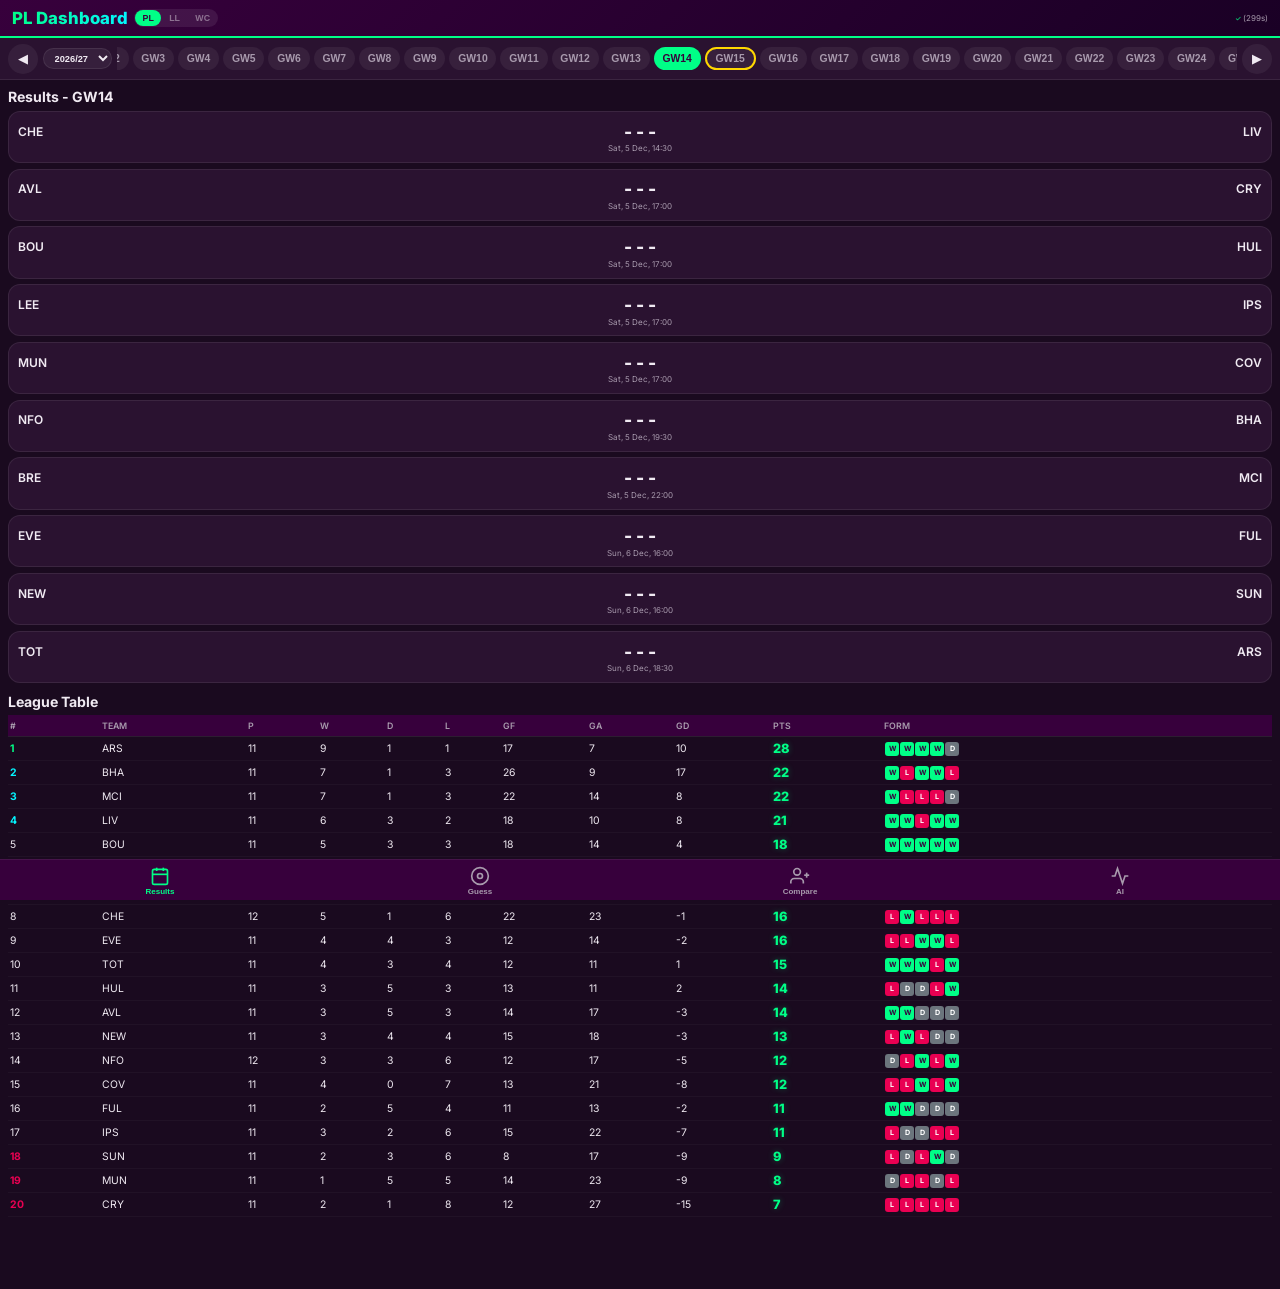
==== commit 37ae3f19: "Auto-update dashboard data" ====
--- a/index.html
+++ b/index.html
@@ -239,19 +239,19 @@
 <button class="nb" onclick="sw(3)" id="n3"><svg viewBox="0 0 24 24" fill="none" stroke="currentColor" stroke-width="2"><polyline points="22 12 18 12 15 21 9 3 6 12 2 12"/></svg>AI</button>
 </nav>
 <script>
-var EMBEDDED={"teams":{"1":{"id":1,"n":"Arsenal","s":"ARS","c":"3","b":"https://resources.premierleague.com/premierleague/badges/70/t3.png","sah":0,"sdh":0,"saa":0,"sda":0,"xg":1.61,"xgc":4.16,"inj":[{"n":"Saka","xgi":4.8}]},"5":{"id":5,"n":"Coventry City","s":"COV","c":"9","b":"https://resources.premierleague.com/premierleague/badges/70/t9.png","sah":0,"sdh":0,"saa":0,"sda":0,"xg":1.07,"xgc":8.19,"inj":[]},"41":{"id":41,"n":"Hull City","s":"HUL","c":"88","b":"https://resources.premierleague.com/premierleague/badges/70/t88.png","sah":0,"sdh":0,"saa":0,"sda":0,"xg":1.04,"xgc":8.52,"inj":[]},"12":{"id":12,"n":"Manchester United","s":"MUN","c":"1","b":"https://resources.premierleague.com/premierleague/badges/70/t1.png","sah":0,"sdh":0,"saa":0,"sda":0,"xg":1.71,"xgc":10.17,"inj":[]},"7":{"id":7,"n":"Everton","s":"EVE","c":"11","b":"https://resources.premierleague.com/premierleague/badges/70/t11.png","sah":0,"sdh":0,"saa":0,"sda":0,"xg":1.3,"xgc":6.98,"inj":[]},"6":{"id":6,"n":"Crystal Palace","s":"CRY","c":"31","b":"https://resources.premierleague.com/premierleague/badges/70/t31.png","sah":0,"sdh":0,"saa":0,"sda":0,"xg":1.44,"xgc":12.4,"inj":[{"n":"Yeremy","xgi":3.6}]},"8":{"id":8,"n":"Ipswich Town","s":"IPS","c":"40","b":"https://resources.premierleague.com/premierleague/badges/70/t40.png","sah":0,"sdh":0,"saa":0,"sda":0,"xg":1.28,"xgc":10.79,"inj":[]},"29":{"id":29,"n":"Sunderland","s":"SUN","c":"56","b":"https://resources.premierleague.com/premierleague/badges/70/t56.png","sah":0,"sdh":0,"saa":0,"sda":0,"xg":1.46,"xgc":8.93,"inj":[{"n":"Brobbey","xgi":4.3}]},"15":{"id":15,"n":"Nottingham Forest","s":"NFO","c":"17","b":"https://resources.premierleague.com/premierleague/badges/70/t17.png","sah":0,"sdh":0,"saa":0,"sda":0,"xg":1.62,"xgc":7.54,"inj":[]},"9":{"id":9,"n":"Leeds United","s":"LEE","c":"2","b":"https://resources.premierleague.com/premierleague/badges/70/t2.png","sah":0,"sdh":0,"saa":0,"sda":0,"xg":1.48,"xgc":6.73,"inj":[]},"130":{"id":130,"n":"Brentford","s":"BRE","c":"94","b":"https://resources.premierleague.com/premierleague/badges/70/t94.png","sah":0,"sdh":0,"saa":0,"sda":0,"xg":1.61,"xgc":6.15,"inj":[{"n":"Thiago","xgi":5.4}]},"21":{"id":21,"n":"Tottenham Hotspur","s":"TOT","c":"6","b":"https://resources.premierleague.com/premierleague/badges/70/t6.png","sah":0,"sdh":0,"saa":0,"sda":0,"xg":1.38,"xgc":4.92,"inj":[]},"131":{"id":131,"n":"Brighton & Hove Albion","s":"BHA","c":"36","b":"https://resources.premierleague.com/premierleague/badges/70/t36.png","sah":0,"sdh":0,"saa":0,"sda":0,"xg":2.01,"xgc":8.55,"inj":[]},"2":{"id":2,"n":"Aston Villa","s":"AVL","c":"7","b":"https://resources.premierleague.com/premierleague/badges/70/t7.png","sah":0,"sdh":0,"saa":0,"sda":0,"xg":1.36,"xgc":8.6,"inj":[]},"11":{"id":11,"n":"Manchester City","s":"MCI","c":"43","b":"https://resources.premierleague.com/premierleague/badges/70/t43.png","sah":0,"sdh":0,"saa":0,"sda":0,"xg":2.0,"xgc":6.31,"inj":[]},"127":{"id":127,"n":"Bournemouth","s":"BOU","c":"91","b":"https://resources.premierleague.com/premierleague/badges/70/t91.png","sah":0,"sdh":0,"saa":0,"sda":0,"xg":1.91,"xgc":6.02,"inj":[]},"23":{"id":23,"n":"Newcastle United","s":"NEW","c":"4","b":"https://resources.premierleague.com/premierleague/badges/70/t4.png","sah":0,"sdh":0,"saa":0,"sda":0,"xg":1.21,"xgc":8.13,"inj":[]},"10":{"id":10,"n":"Liverpool","s":"LIV","c":"14","b":"https://resources.premierleague.com/premierleague/badges/70/t14.png","sah":0,"sdh":0,"saa":0,"sda":0,"xg":1.85,"xgc":6.34,"inj":[{"n":"Gakpo","xgi":3.1}]},"34":{"id":34,"n":"Fulham","s":"FUL","c":"54","b":"https://resources.premierleague.com/premierleague/badges/70/t54.png","sah":0,"sdh":0,"saa":0,"sda":0,"xg":1.4,"xgc":7.3,"inj":[]},"4":{"id":4,"n":"Chelsea","s":"CHE","c":"8","b":"https://resources.premierleague.com/premierleague/badges/70/t8.png","sah":0,"sdh":0,"saa":0,"sda":0,"xg":1.33,"xgc":8.48,"inj":[{"n":"João Pedro","xgi":3.4}]}},"gws":[{"id":1,"fin":true,"cur":false},{"id":2,"fin":true,"cur":false},{"id":3,"fin":true,"cur":false},{"id":4,"fin":true,"cur":false},{"id":5,"fin":true,"cur":false},{"id":6,"fin":true,"cur":false},{"id":7,"fin":true,"cur":false},{"id":8,"fin":true,"cur":false},{"id":9,"fin":true,"cur":false},{"id":10,"fin":true,"cur":false},{"id":11,"fin":true,"cur":false},{"id":12,"fin":false,"cur":true},{"id":13,"fin":false,"cur":false},{"id":14,"fin":false,"cur":false},{"id":15,"fin":false,"cur":false},{"id":16,"fin":false,"cur":false},{"id":17,"fin":false,"cur":false},{"id":18,"fin":false,"cur":false},{"id":19,"fin":false,"cur":false},{"id":20,"fin":false,"cur":false},{"id":21,"fin":false,"cur":false},{"id":22,"fin":false,"cur":false},{"id":23,"fin":false,"cur":false},{"id":24,"fin":false,"cur":false},{"id":25,"fin":false,"cur":false},{"id":26,"fin":false,"cur":false},{"id":27,"fin":false,"cur":false},{"id":28,"fin":false,"cur":false},{"id":29,"fin":false,"cur":false},{"id":30,"fin":false,"cur":false},{"id":31,"fin":false,"cur":false},{"id":32,"fin":false,"cur":false},{"id":33,"fin":false,"cur":false},{"id":34,"fin":false,"cur":false},{"id":35,"fin":false,"cur":false},{"id":36,"fin":false,"cur":false},{"id":37,"fin":false,"cur":false},{"id":38,"fin":false,"cur":false}],"fix":[{"id":128923,"e":1,"h":1,"a":5,"hs":3,"as":0,"fin":true,"st":false,"ko":"2026-08-21T19:00:00Z","mn":90,"sx":"C"},{"id":128926,"e":1,"h":41,"a":12,"hs":2,"as":0,"fin":true,"st":false,"ko":"2026-08-22T11:30:00Z","mn":90,"sx":"C"},{"id":128925,"e":1,"h":7,"a":6,"hs":2,"as":0,"fin":true,"st":false,"ko":"2026-08-22T14:00:00Z","mn":90,"sx":"C"},{"id":128927,"e":1,"h":8,"a":29,"hs":2,"as":1,"fin":true,"st":false,"ko":"2026-08-22T14:00:00Z","mn":90,"sx":"C"},{"id":128928,"e":1,"h":15,"a":9,"hs":0,"as":1,"fin":true,"st":false,"ko":"2026-08-22T14:00:00Z","mn":90,"sx":"C"},{"id":128924,"e":1,"h":130,"a":21,"hs":3,"as":0,"fin":true,"st":false,"ko":"2026-08-22T16:30:00Z","mn":90,"sx":"C"},{"id":128929,"e":1,"h":131,"a":2,"hs":4,"as":0,"fin":true,"st":false,"ko":"2026-08-23T13:00:00Z","mn":90,"sx":"C"},{"id":128930,"e":1,"h":11,"a":127,"hs":2,"as":1,"fin":true,"st":false,"ko":"2026-08-23T13:00:00Z","mn":90,"sx":"C"},{"id":128931,"e":1,"h":23,"a":10,"hs":2,"as":2,"fin":true,"st":false,"ko":"2026-08-23T15:30:00Z","mn":90,"sx":"C"},{"id":128932,"e":1,"h":34,"a":4,"hs":2,"as":3,"fin":true,"st":false,"ko":"2026-08-24T19:00:00Z","mn":90,"sx":"C"},{"id":128937,"e":2,"h":6,"a":11,"hs":1,"as":4,"fin":true,"st":false,"ko":"2026-08-28T19:00:00Z","mn":90,"sx":"C"},{"id":128939,"e":2,"h":10,"a":15,"hs":2,"as":2,"fin":true,"st":false,"ko":"2026-08-29T11:30:00Z","mn":90,"sx":"C"},{"id":128934,"e":2,"h":127,"a":7,"hs":1,"as":1,"fin":true,"st":false,"ko":"2026-08-29T14:00:00Z","mn":90,"sx":"C"},{"id":128936,"e":2,"h":5,"a":41,"hs":0,"as":1,"fin":true,"st":false,"ko":"2026-08-29T14:00:00Z","mn":90,"sx":"C"},{"id":128942,"e":2,"h":21,"a":23,"hs":0,"as":2,"fin":true,"st":false,"ko":"2026-08-29T16:30:00Z","mn":90,"sx":"C"},{"id":128935,"e":2,"h":4,"a":131,"hs":4,"as":3,"fin":true,"st":false,"ko":"2026-08-30T13:00:00Z","mn":90,"sx":"C"},{"id":128938,"e":2,"h":9,"a":130,"hs":1,"as":1,"fin":true,"st":false,"ko":"2026-08-30T13:00:00Z","mn":90,"sx":"C"},{"id":128941,"e":2,"h":29,"a":34,"hs":1,"as":0,"fin":true,"st":false,"ko":"2026-08-30T13:00:00Z","mn":90,"sx":"C"},{"id":128940,"e":2,"h":12,"a":8,"hs":5,"as":2,"fin":true,"st":false,"ko":"2026-08-30T15:30:00Z","mn":90,"sx":"C"},{"id":128933,"e":2,"h":2,"a":1,"hs":0,"as":1,"fin":true,"st":false,"ko":"2026-08-31T19:00:00Z","mn":90,"sx":"C"},{"id":128949,"e":3,"h":8,"a":10,"hs":0,"as":2,"fin":true,"st":false,"ko":"2026-09-04T19:00:00Z","mn":90,"sx":"C"},{"id":128951,"e":3,"h":23,"a":127,"hs":2,"as":2,"fin":true,"st":false,"ko":"2026-09-05T11:30:00Z","mn":90,"sx":"C"},{"id":128944,"e":3,"h":130,"a":29,"hs":1,"as":1,"fin":true,"st":false,"ko":"2026-09-05T14:00:00Z","mn":90,"sx":"C"},{"id":128945,"e":3,"h":131,"a":9,"hs":1,"as":1,"fin":true,"st":false,"ko":"2026-09-05T14:00:00Z","mn":90,"sx":"C"},{"id":128947,"e":3,"h":34,"a":6,"hs":2,"as":3,"fin":true,"st":false,"ko":"2026-09-05T14:00:00Z","mn":90,"sx":"C"},{"id":128950,"e":3,"h":11,"a":5,"hs":1,"as":0,"fin":true,"st":false,"ko":"2026-09-05T14:00:00Z","mn":90,"sx":"C"},{"id":128952,"e":3,"h":15,"a":21,"hs":0,"as":0,"fin":true,"st":false,"ko":"2026-09-05T14:00:00Z","mn":90,"sx":"C"},{"id":128948,"e":3,"h":41,"a":2,"hs":0,"as":0,"fin":true,"st":false,"ko":"2026-09-05T16:30:00Z","mn":90,"sx":"C"},{"id":128946,"e":3,"h":7,"a":12,"hs":2,"as":2,"fin":true,"st":false,"ko":"2026-09-06T13:00:00Z","mn":90,"sx":"C"},{"id":128943,"e":3,"h":1,"a":4,"hs":2,"as":1,"fin":true,"st":false,"ko":"2026-09-06T15:30:00Z","mn":90,"sx":"C"},{"id":128953,"e":4,"h":2,"a":15,"hs":1,"as":2,"fin":true,"st":false,"ko":"2026-09-12T14:00:00Z","mn":90,"sx":"C"},{"id":128954,"e":4,"h":127,"a":130,"hs":2,"as":2,"fin":true,"st":false,"ko":"2026-09-12T14:00:00Z","mn":90,"sx":"C"},{"id":128955,"e":4,"h":4,"a":41,"hs":2,"as":2,"fin":true,"st":false,"ko":"2026-09-12T14:00:00Z","mn":90,"sx":"C"},{"id":128957,"e":4,"h":6,"a":8,"hs":2,"as":3,"fin":true,"st":false,"ko":"2026-09-12T14:00:00Z","mn":90,"sx":"C"},{"id":128959,"e":4,"h":10,"a":34,"hs":0,"as":0,"fin":true,"st":false,"ko":"2026-09-12T14:00:00Z","mn":90,"sx":"C"},{"id":128962,"e":4,"h":21,"a":7,"hs":0,"as":0,"fin":true,"st":false,"ko":"2026-09-12T16:30:00Z","mn":90,"sx":"C"},{"id":128961,"e":4,"h":29,"a":1,"hs":0,"as":2,"fin":true,"st":false,"ko":"2026-09-12T19:00:00Z","mn":90,"sx":"C"},{"id":128956,"e":4,"h":5,"a":131,"hs":0,"as":5,"fin":true,"st":false,"ko":"2026-09-13T13:00:00Z","mn":90,"sx":"C"},{"id":128960,"e":4,"h":12,"a":11,"hs":0,"as":1,"fin":true,"st":false,"ko":"2026-09-13T15:30:00Z","mn":90,"sx":"C"},{"id":128958,"e":4,"h":9,"a":23,"hs":4,"as":1,"fin":true,"st":false,"ko":"2026-09-14T19:00:00Z","mn":90,"sx":"C"},{"id":128964,"e":5,"h":130,"a":4,"hs":3,"as":0,"fin":true,"st":false,"ko":"2026-09-18T19:00:00Z","mn":90,"sx":"C"},{"id":128972,"e":5,"h":21,"a":2,"hs":2,"as":3,"fin":true,"st":false,"ko":"2026-09-19T11:30:00Z","mn":90,"sx":"C"},{"id":128965,"e":5,"h":131,"a":1,"hs":3,"as":0,"fin":true,"st":false,"ko":"2026-09-19T14:00:00Z","mn":90,"sx":"C"},{"id":128966,"e":5,"h":7,"a":8,"hs":1,"as":0,"fin":true,"st":false,"ko":"2026-09-19T14:00:00Z","mn":90,"sx":"C"},{"id":128970,"e":5,"h":23,"a":41,"hs":2,"as":1,"fin":true,"st":false,"ko":"2026-09-19T14:00:00Z","mn":90,"sx":"C"},{"id":128971,"e":5,"h":15,"a":5,"hs":0,"as":1,"fin":true,"st":false,"ko":"2026-09-19T16:30:00Z","mn":90,"sx":"C"},{"id":128963,"e":5,"h":127,"a":10,"hs":0,"as":1,"fin":true,"st":false,"ko":"2026-09-20T13:00:00Z","mn":90,"sx":"C"},{"id":128968,"e":5,"h":9,"a":6,"hs":0,"as":0,"fin":true,"st":false,"ko":"2026-09-20T13:00:00Z","mn":90,"sx":"C"},{"id":128969,"e":5,"h":11,"a":29,"hs":5,"as":3,"fin":true,"st":false,"ko":"2026-09-20T13:00:00Z","mn":90,"sx":"C"},{"id":128967,"e":5,"h":34,"a":12,"hs":1,"as":1,"fin":true,"st":false,"ko":"2026-09-20T15:30:00Z","mn":90,"sx":"C"},{"id":128973,"e":6,"h":1,"a":9,"hs":2,"as":1,"fin":true,"st":false,"ko":"2026-10-10T11:30:00Z","mn":90,"sx":"C"},{"id":128974,"e":6,"h":2,"a":130,"hs":2,"as":2,"fin":true,"st":false,"ko":"2026-10-10T14:00:00Z","mn":90,"sx":"C"},{"id":128975,"e":6,"h":4,"a":127,"hs":5,"as":1,"fin":true,"st":false,"ko":"2026-10-10T14:00:00Z","mn":90,"sx":"C"},{"id":128979,"e":6,"h":8,"a":34,"hs":2,"as":1,"fin":true,"st":false,"ko":"2026-10-10T14:00:00Z","mn":90,"sx":"C"},{"id":128982,"e":6,"h":29,"a":131,"hs":0,"as":2,"fin":true,"st":false,"ko":"2026-10-10T14:00:00Z","mn":90,"sx":"C"},{"id":128981,"e":6,"h":12,"a":21,"hs":1,"as":1,"fin":true,"st":false,"ko":"2026-10-10T16:30:00Z","mn":90,"sx":"C"},{"id":128977,"e":6,"h":6,"a":15,"hs":3,"as":1,"fin":true,"st":false,"ko":"2026-10-11T13:00:00Z","mn":90,"sx":"C"},{"id":128978,"e":6,"h":41,"a":7,"hs":2,"as":2,"fin":true,"st":false,"ko":"2026-10-11T13:00:00Z","mn":90,"sx":"C"},{"id":128980,"e":6,"h":10,"a":11,"hs":0,"as":3,"fin":true,"st":false,"ko":"2026-10-11T15:30:00Z","mn":90,"sx":"C"},{"id":128976,"e":6,"h":5,"a":23,"hs":4,"as":1,"fin":true,"st":false,"ko":"2026-10-12T19:00:00Z","mn":90,"sx":"C"},{"id":128986,"e":7,"h":7,"a":4,"hs":0,"as":2,"fin":true,"st":false,"ko":"2026-10-17T11:30:00Z","mn":90,"sx":"C"},{"id":128984,"e":7,"h":130,"a":10,"hs":1,"as":2,"fin":true,"st":false,"ko":"2026-10-17T14:00:00Z","mn":90,"sx":"C"},{"id":128987,"e":7,"h":34,"a":41,"hs":1,"as":0,"fin":true,"st":false,"ko":"2026-10-17T14:00:00Z","mn":90,"sx":"C"},{"id":128989,"e":7,"h":11,"a":8,"hs":3,"as":2,"fin":true,"st":false,"ko":"2026-10-17T14:00:00Z","mn":90,"sx":"C"},{"id":128990,"e":7,"h":23,"a":2,"hs":0,"as":1,"fin":true,"st":false,"ko":"2026-10-17T16:30:00Z","mn":90,"sx":"C"},{"id":128983,"e":7,"h":127,"a":29,"hs":2,"as":0,"fin":true,"st":false,"ko":"2026-10-18T13:00:00Z","mn":90,"sx":"C"},{"id":128985,"e":7,"h":131,"a":6,"hs":5,"as":0,"fin":true,"st":false,"ko":"2026-10-18T13:00:00Z","mn":90,"sx":"C"},{"id":128988,"e":7,"h":9,"a":12,"hs":1,"as":1,"fin":true,"st":false,"ko":"2026-10-18T13:00:00Z","mn":90,"sx":"C"},{"id":128991,"e":7,"h":15,"a":1,"hs":0,"as":1,"fin":true,"st":false,"ko":"2026-10-18T15:30:00Z","mn":90,"sx":"C"},{"id":128992,"e":7,"h":21,"a":5,"hs":3,"as":1,"fin":true,"st":false,"ko":"2026-10-19T19:00:00Z","mn":90,"sx":"C"},{"id":128999,"e":8,"h":8,"a":15,"hs":1,"as":1,"fin":true,"st":false,"ko":"2026-10-23T19:00:00Z","mn":90,"sx":"C"},{"id":128994,"e":8,"h":2,"a":11,"hs":2,"as":1,"fin":true,"st":false,"ko":"2026-10-24T11:30:00Z","mn":90,"sx":"C"},{"id":128993,"e":8,"h":1,"a":7,"hs":2,"as":0,"fin":true,"st":false,"ko":"2026-10-24T14:00:00Z","mn":90,"sx":"C"},{"id":128996,"e":8,"h":5,"a":34,"hs":0,"as":1,"fin":true,"st":false,"ko":"2026-10-24T14:00:00Z","mn":90,"sx":"C"},{"id":128995,"e":8,"h":4,"a":21,"hs":0,"as":2,"fin":true,"st":false,"ko":"2026-10-24T16:30:00Z","mn":90,"sx":"C"},{"id":128997,"e":8,"h":6,"a":23,"hs":0,"as":2,"fin":true,"st":false,"ko":"2026-10-25T14:00:00Z","mn":90,"sx":"C"},{"id":128998,"e":8,"h":41,"a":130,"hs":1,"as":1,"fin":true,"st":false,"ko":"2026-10-25T14:00:00Z","mn":90,"sx":"C"},{"id":129000,"e":8,"h":10,"a":131,"hs":2,"as":0,"fin":true,"st":false,"ko":"2026-10-25T14:00:00Z","mn":90,"sx":"C"},{"id":129001,"e":8,"h":12,"a":127,"hs":0,"as":3,"fin":true,"st":false,"ko":"2026-10-25T14:00:00Z","mn":90,"sx":"C"},{"id":129002,"e":8,"h":29,"a":9,"hs":0,"as":0,"fin":true,"st":false,"ko":"2026-10-25T16:30:00Z","mn":90,"sx":"C"},{"id":129006,"e":9,"h":4,"a":12,"hs":2,"as":0,"fin":true,"st":false,"ko":"2026-10-31T12:30:00Z","mn":90,"sx":"C"},{"id":129004,"e":9,"h":127,"a":9,"hs":2,"as":0,"fin":true,"st":false,"ko":"2026-10-31T15:00:00Z","mn":90,"sx":"C"},{"id":129005,"e":9,"h":130,"a":15,"hs":2,"as":0,"fin":true,"st":false,"ko":"2026-10-31T15:00:00Z","mn":90,"sx":"C"},{"id":129007,"e":9,"h":5,"a":29,"hs":3,"as":1,"fin":true,"st":false,"ko":"2026-10-31T15:00:00Z","mn":90,"sx":"C"},{"id":129008,"e":9,"h":41,"a":8,"hs":2,"as":2,"fin":true,"st":false,"ko":"2026-10-31T15:00:00Z","mn":90,"sx":"C"},{"id":129010,"e":9,"h":11,"a":131,"hs":0,"as":1,"fin":true,"st":false,"ko":"2026-10-31T15:00:00Z","mn":90,"sx":"C"},{"id":129012,"e":9,"h":21,"a":6,"hs":2,"as":0,"fin":true,"st":false,"ko":"2026-10-31T17:30:00Z","mn":90,"sx":"C"},{"id":129003,"e":9,"h":2,"a":34,"hs":1,"as":1,"fin":true,"st":false,"ko":"2026-10-31T20:00:00Z","mn":90,"sx":"C"},{"id":129009,"e":9,"h":10,"a":1,"hs":0,"as":1,"fin":true,"st":false,"ko":"2026-11-01T16:30:00Z","mn":90,"sx":"C"},{"id":129011,"e":9,"h":23,"a":7,"hs":0,"as":1,"fin":true,"st":false,"ko":"2026-11-02T20:00:00Z","mn":90,"sx":"C"},{"id":129016,"e":10,"h":7,"a":5,"hs":3,"as":1,"fin":true,"st":false,"ko":"2026-11-06T20:00:00Z","mn":90,"sx":"C"},{"id":129019,"e":10,"h":9,"a":21,"hs":1,"as":0,"fin":true,"st":false,"ko":"2026-11-07T12:30:00Z","mn":90,"sx":"C"},{"id":129013,"e":10,"h":1,"a":41,"hs":1,"as":0,"fin":true,"st":false,"ko":"2026-11-07T15:00:00Z","mn":90,"sx":"C"},{"id":129017,"e":10,"h":34,"a":23,"hs":1,"as":1,"fin":true,"st":false,"ko":"2026-11-07T15:00:00Z","mn":90,"sx":"C"},{"id":129021,"e":10,"h":15,"a":11,"hs":3,"as":1,"fin":true,"st":false,"ko":"2026-11-07T17:30:00Z","mn":90,"sx":"C"},{"id":129014,"e":10,"h":131,"a":130,"hs":2,"as":0,"fin":true,"st":false,"ko":"2026-11-08T14:00:00Z","mn":90,"sx":"C"},{"id":129015,"e":10,"h":6,"a":10,"hs":1,"as":3,"fin":true,"st":false,"ko":"2026-11-08T14:00:00Z","mn":90,"sx":"C"},{"id":129018,"e":10,"h":8,"a":127,"hs":1,"as":2,"fin":true,"st":false,"ko":"2026-11-08T14:00:00Z","mn":90,"sx":"C"},{"id":129022,"e":10,"h":29,"a":4,"hs":1,"as":0,"fin":true,"st":false,"ko":"2026-11-08T14:00:00Z","mn":90,"sx":"C"},{"id":129020,"e":10,"h":12,"a":2,"hs":4,"as":4,"fin":true,"st":false,"ko":"2026-11-08T16:30:00Z","mn":90,"sx":"C"},{"id":129030,"e":11,"h":11,"a":34,"hs":1,"as":1,"fin":true,"st":false,"ko":"2026-11-21T12:30:00Z","mn":90,"sx":"C"},{"id":129023,"e":11,"h":2,"a":29,"hs":0,"as":0,"fin":true,"st":false,"ko":"2026-11-21T15:00:00Z","mn":90,"sx":"C"},{"id":129024,"e":11,"h":127,"a":15,"hs":2,"as":0,"fin":true,"st":false,"ko":"2026-11-21T15:00:00Z","mn":90,"sx":"C"},{"id":129026,"e":11,"h":4,"a":9,"hs":1,"as":4,"fin":true,"st":false,"ko":"2026-11-21T15:00:00Z","mn":90,"sx":"C"},{"id":129027,"e":11,"h":5,"a":6,"hs":3,"as":2,"fin":true,"st":false,"ko":"2026-11-21T15:00:00Z","mn":90,"sx":"C"},{"id":129032,"e":11,"h":21,"a":8,"hs":2,"as":0,"fin":true,"st":false,"ko":"2026-11-21T15:00:00Z","mn":90,"sx":"C"},{"id":129031,"e":11,"h":23,"a":1,"hs":2,"as":2,"fin":true,"st":false,"ko":"2026-11-21T17:30:00Z","mn":90,"sx":"C"},{"id":129028,"e":11,"h":41,"a":131,"hs":2,"as":0,"fin":true,"st":false,"ko":"2026-11-22T14:00:00Z","mn":90,"sx":"C"},{"id":129029,"e":11,"h":10,"a":12,"hs":4,"as":0,"fin":true,"st":false,"ko":"2026-11-22T16:30:00Z","mn":90,"sx":"C"},{"id":129025,"e":11,"h":130,"a":7,"hs":4,"as":0,"fin":true,"st":false,"ko":"2026-11-23T20:00:00Z","mn":90,"sx":"C"},{"id":129041,"e":12,"h":15,"a":4,"hs":null,"as":null,"fin":false,"st":true,"ko":"2026-11-27T20:00:00Z","mn":0,"sx":"L"},{"id":129039,"e":12,"h":9,"a":5,"hs":null,"as":null,"fin":false,"st":false,"ko":"2026-11-28T15:00:00Z","mn":0,"sx":"U"},{"id":129040,"e":12,"h":12,"a":130,"hs":null,"as":null,"fin":false,"st":false,"ko":"2026-11-28T15:00:00Z","mn":0,"sx":"U"},{"id":129038,"e":12,"h":8,"a":2,"hs":null,"as":null,"fin":false,"st":false,"ko":"2026-11-28T17:30:00Z","mn":0,"sx":"U"},{"id":129036,"e":12,"h":7,"a":10,"hs":null,"as":null,"fin":false,"st":false,"ko":"2026-11-29T12:00:00Z","mn":0,"sx":"U"},{"id":129034,"e":12,"h":131,"a":23,"hs":null,"as":null,"fin":false,"st":false,"ko":"2026-11-29T14:05:00Z","mn":0,"sx":"U"},{"id":129035,"e":12,"h":6,"a":41,"hs":null,"as":null,"fin":false,"st":false,"ko":"2026-11-29T14:05:00Z","mn":0,"sx":"U"},{"id":129037,"e":12,"h":34,"a":127,"hs":null,"as":null,"fin":false,"st":false,"ko":"2026-11-29T14:05:00Z","mn":0,"sx":"U"},{"id":129042,"e":12,"h":29,"a":21,"hs":null,"as":null,"fin":false,"st":false,"ko":"2026-11-29T14:05:00Z","mn":0,"sx":"U"},{"id":129033,"e":12,"h":1,"a":11,"hs":null,"as":null,"fin":false,"st":false,"ko":"2026-11-29T16:30:00Z","mn":0,"sx":"U"},{"id":129047,"e":13,"h":5,"a":8,"hs":null,"as":null,"fin":false,"st":false,"ko":"2026-12-01T20:00:00Z","mn":0,"sx":"U"},{"id":129046,"e":13,"h":4,"a":6,"hs":null,"as":null,"fin":false,"st":false,"ko":"2026-12-02T19:30:00Z","mn":0,"sx":"U"},{"id":129048,"e":13,"h":41,"a":15,"hs":null,"as":null,"fin":false,"st":false,"ko":"2026-12-02T19:30:00Z","mn":0,"sx":"U"},{"id":129049,"e":13,"h":10,"a":29,"hs":null,"as":null,"fin":false,"st":false,"ko":"2026-12-02T19:30:00Z","mn":0,"sx":"U"},{"id":129050,"e":13,"h":11,"a":9,"hs":null,"as":null,"fin":false,"st":false,"ko":"2026-12-02T19:30:00Z","mn":0,"sx":"U"},{"id":129043,"e":13,"h":2,"a":7,"hs":null,"as":null,"fin":false,"st":false,"ko":"2026-12-02T20:15:00Z","mn":0,"sx":"U"},{"id":129044,"e":13,"h":127,"a":131,"hs":null,"as":null,"fin":false,"st":false,"ko":"2026-12-02T20:15:00Z","mn":0,"sx":"U"},{"id":129045,"e":13,"h":130,"a":1,"hs":null,"as":null,"fin":false,"st":false,"ko":"2026-12-02T20:15:00Z","mn":0,"sx":"U"},{"id":129051,"e":13,"h":23,"a":12,"hs":null,"as":null,"fin":false,"st":false,"ko":"2026-12-02T20:15:00Z","mn":0,"sx":"U"},{"id":129052,"e":13,"h":21,"a":34,"hs":null,"as":null,"fin":false,"st":false,"ko":"2026-12-03T20:00:00Z","mn":0,"sx":"U"},{"id":129056,"e":14,"h":4,"a":10,"hs":null,"as":null,"fin":false,"st":false,"ko":"2026-12-05T12:30:00Z","mn":0,"sx":"U"},{"id":129053,"e":14,"h":2,"a":6,"hs":null,"as":null,"fin":false,"st":false,"ko":"2026-12-05T15:00:00Z","mn":0,"sx":"U"},{"id":129054,"e":14,"h":127,"a":41,"hs":null,"as":null,"fin":false,"st":false,"ko":"2026-12-05T15:00:00Z","mn":0,"sx":"U"},{"id":129058,"e":14,"h":9,"a":8,"hs":null,"as":null,"fin":false,"st":false,"ko":"2026-12-05T15:00:00Z","mn":0,"sx":"U"},{"id":129059,"e":14,"h":12,"a":5,"hs":null,"as":null,"fin":false,"st":false,"ko":"2026-12-05T15:00:00Z","mn":0,"sx":"U"},{"id":129061,"e":14,"h":15,"a":131,"hs":null,"as":null,"fin":false,"st":false,"ko":"2026-12-05T17:30:00Z","mn":0,"sx":"U"},{"id":129055,"e":14,"h":130,"a":11,"hs":null,"as":null,"fin":false,"st":false,"ko":"2026-12-05T20:00:00Z","mn":0,"sx":"U"},{"id":129057,"e":14,"h":7,"a":34,"hs":null,"as":null,"fin":false,"st":false,"ko":"2026-12-06T14:00:00Z","mn":0,"sx":"U"},{"id":129060,"e":14,"h":23,"a":29,"hs":null,"as":null,"fin":false,"st":false,"ko":"2026-12-06T14:00:00Z","mn":0,"sx":"U"},{"id":129062,"e":14,"h":21,"a":1,"hs":null,"as":null,"fin":false,"st":false,"ko":"2026-12-06T16:30:00Z","mn":0,"sx":"U"},{"id":129067,"e":15,"h":34,"a":130,"hs":null,"as":null,"fin":false,"st":false,"ko":"2026-12-12T15:00:00Z","mn":0,"sx":"U"},{"id":129069,"e":15,"h":8,"a":23,"hs":null,"as":null,"fin":false,"st":false,"ko":"2026-12-12T15:00:00Z","mn":0,"sx":"U"},{"id":129070,"e":15,"h":10,"a":9,"hs":null,"as":null,"fin":false,"st":false,"ko":"2026-12-12T15:00:00Z","mn":0,"sx":"U"},{"id":129071,"e":15,"h":11,"a":4,"hs":null,"as":null,"fin":false,"st":false,"ko":"2026-12-12T17:30:00Z","mn":0,"sx":"U"},{"id":129063,"e":15,"h":1,"a":127,"hs":null,"as":null,"fin":false,"st":false,"ko":"2026-12-13T14:00:00Z","mn":0,"sx":"U"},{"id":129064,"e":15,"h":131,"a":7,"hs":null,"as":null,"fin":false,"st":false,"ko":"2026-12-13T14:00:00Z","mn":0,"sx":"U"},{"id":129072,"e":15,"h":29,"a":15,"hs":null,"as":null,"fin":false,"st":false,"ko":"2026-12-13T14:00:00Z","mn":0,"sx":"U"},{"id":129065,"e":15,"h":5,"a":2,"hs":null,"as":null,"fin":false,"st":false,"ko":"2026-12-13T16:30:00Z","mn":0,"sx":"U"},{"id":129066,"e":15,"h":6,"a":12,"hs":null,"as":null,"fin":false,"st":false,"ko":"2026-12-13T19:00:00Z","mn":0,"sx":"U"},{"id":129068,"e":15,"h":41,"a":21,"hs":null,"as":null,"fin":false,"st":false,"ko":"2026-12-14T20:00:00Z","mn":0,"sx":"U"},{"id":129075,"e":16,"h":130,"a":23,"hs":null,"as":null,"fin":false,"st":false,"ko":"2026-12-19T12:30:00Z","mn":0,"sx":"U"},{"id":129074,"e":16,"h":127,"a":5,"hs":null,"as":null,"fin":false,"st":false,"ko":"2026-12-19T15:00:00Z","mn":0,"sx":"U"},{"id":129078,"e":16,"h":9,"a":34,"hs":null,"as":null,"fin":false,"st":false,"ko":"2026-12-19T15:00:00Z","mn":0,"sx":"U"},{"id":129080,"e":16,"h":11,"a":41,"hs":null,"as":null,"fin":false,"st":false,"ko":"2026-12-19T15:00:00Z","mn":0,"sx":"U"},{"id":129079,"e":16,"h":10,"a":21,"hs":null,"as":null,"fin":false,"st":false,"ko":"2026-12-19T17:30:00Z","mn":0,"sx":"U"},{"id":129076,"e":16,"h":131,"a":8,"hs":null,"as":null,"fin":false,"st":false,"ko":"2026-12-20T14:00:00Z","mn":0,"sx":"U"},{"id":129081,"e":16,"h":15,"a":7,"hs":null,"as":null,"fin":false,"st":false,"ko":"2026-12-20T14:00:00Z","mn":0,"sx":"U"},{"id":129082,"e":16,"h":29,"a":6,"hs":null,"as":null,"fin":false,"st":false,"ko":"2026-12-20T14:00:00Z","mn":0,"sx":"U"},{"id":129073,"e":16,"h":1,"a":12,"hs":null,"as":null,"fin":false,"st":false,"ko":"2026-12-20T16:30:00Z","mn":0,"sx":"U"},{"id":129077,"e":16,"h":4,"a":2,"hs":null,"as":null,"fin":false,"st":false,"ko":"2026-12-21T20:00:00Z","mn":0,"sx":"U"},{"id":129083,"e":17,"h":2,"a":9,"hs":null,"as":null,"fin":false,"st":false,"ko":"2026-12-26T12:30:00Z","mn":0,"sx":"U"},{"id":129086,"e":17,"h":7,"a":29,"hs":null,"as":null,"fin":false,"st":false,"ko":"2026-12-26T15:00:00Z","mn":0,"sx":"U"},{"id":129087,"e":17,"h":34,"a":131,"hs":null,"as":null,"fin":false,"st":false,"ko":"2026-12-26T15:00:00Z","mn":0,"sx":"U"},{"id":129089,"e":17,"h":8,"a":130,"hs":null,"as":null,"fin":false,"st":false,"ko":"2026-12-26T15:00:00Z","mn":0,"sx":"U"},{"id":129092,"e":17,"h":21,"a":127,"hs":null,"as":null,"fin":false,"st":false,"ko":"2026-12-26T15:00:00Z","mn":0,"sx":"U"},{"id":129088,"e":17,"h":41,"a":10,"hs":null,"as":null,"fin":false,"st":false,"ko":"2026-12-26T17:30:00Z","mn":0,"sx":"U"},{"id":129091,"e":17,"h":23,"a":11,"hs":null,"as":null,"fin":false,"st":false,"ko":"2026-12-26T20:00:00Z","mn":0,"sx":"U"},{"id":129084,"e":17,"h":5,"a":4,"hs":null,"as":null,"fin":false,"st":false,"ko":"2026-12-27T14:00:00Z","mn":0,"sx":"U"},{"id":129090,"e":17,"h":12,"a":15,"hs":null,"as":null,"fin":false,"st":false,"ko":"2026-12-27T16:30:00Z","mn":0,"sx":"U"},{"id":129085,"e":17,"h":6,"a":1,"hs":null,"as":null,"fin":false,"st":false,"ko":"2026-12-27T19:00:00Z","mn":0,"sx":"U"},{"id":129098,"e":18,"h":41,"a":9,"hs":null,"as":null,"fin":false,"st":false,"ko":"2026-12-29T19:30:00Z","mn":0,"sx":"U"},{"id":129102,"e":18,"h":21,"a":131,"hs":null,"as":null,"fin":false,"st":false,"ko":"2026-12-29T19:30:00Z","mn":0,"sx":"U"},{"id":129096,"e":18,"h":7,"a":11,"hs":null,"as":null,"fin":false,"st":false,"ko":"2026-12-29T20:15:00Z","mn":0,"sx":"U"},{"id":129094,"e":18,"h":5,"a":130,"hs":null,"as":null,"fin":false,"st":false,"ko":"2026-12-30T19:30:00Z","mn":0,"sx":"U"},{"id":129095,"e":18,"h":6,"a":127,"hs":null,"as":null,"fin":false,"st":false,"ko":"2026-12-30T19:30:00Z","mn":0,"sx":"U"},{"id":129097,"e":18,"h":34,"a":1,"hs":null,"as":null,"fin":false,"st":false,"ko":"2026-12-30T19:30:00Z","mn":0,"sx":"U"},{"id":129100,"e":18,"h":12,"a":29,"hs":null,"as":null,"fin":false,"st":false,"ko":"2026-12-30T19:30:00Z","mn":0,"sx":"U"},{"id":129101,"e":18,"h":23,"a":15,"hs":null,"as":null,"fin":false,"st":false,"ko":"2026-12-30T19:30:00Z","mn":0,"sx":"U"},{"id":129093,"e":18,"h":2,"a":10,"hs":null,"as":null,"fin":false,"st":false,"ko":"2026-12-30T20:15:00Z","mn":0,"sx":"U"},{"id":129099,"e":18,"h":8,"a":4,"hs":null,"as":null,"fin":false,"st":false,"ko":"2026-12-30T20:15:00Z","mn":0,"sx":"U"},{"id":129108,"e":19,"h":9,"a":7,"hs":null,"as":null,"fin":false,"st":false,"ko":"2027-01-01T20:00:00Z","mn":0,"sx":"U"},{"id":129106,"e":19,"h":131,"a":12,"hs":null,"as":null,"fin":false,"st":false,"ko":"2027-01-02T12:30:00Z","mn":0,"sx":"U"},{"id":129103,"e":19,"h":1,"a":8,"hs":null,"as":null,"fin":false,"st":false,"ko":"2027-01-02T15:00:00Z","mn":0,"sx":"U"},{"id":129105,"e":19,"h":130,"a":6,"hs":null,"as":null,"fin":false,"st":false,"ko":"2027-01-02T15:00:00Z","mn":0,"sx":"U"},{"id":129109,"e":19,"h":10,"a":5,"hs":null,"as":null,"fin":false,"st":false,"ko":"2027-01-02T15:00:00Z","mn":0,"sx":"U"},{"id":129111,"e":19,"h":15,"a":34,"hs":null,"as":null,"fin":false,"st":false,"ko":"2027-01-02T15:00:00Z","mn":0,"sx":"U"},{"id":129112,"e":19,"h":29,"a":41,"hs":null,"as":null,"fin":false,"st":false,"ko":"2027-01-02T15:00:00Z","mn":0,"sx":"U"},{"id":129104,"e":19,"h":127,"a":2,"hs":null,"as":null,"fin":false,"st":false,"ko":"2027-01-02T17:30:00Z","mn":0,"sx":"U"},{"id":129107,"e":19,"h":4,"a":23,"hs":null,"as":null,"fin":false,"st":false,"ko":"2027-01-03T14:00:00Z","mn":0,"sx":"U"},{"id":129110,"e":19,"h":11,"a":21,"hs":null,"as":null,"fin":false,"st":false,"ko":"2027-01-03T16:30:00Z","mn":0,"sx":"U"},{"id":129113,"e":20,"h":1,"a":130,"hs":null,"as":null,"fin":false,"st":false,"ko":"2027-01-05T19:30:00Z","mn":0,"sx":"U"},{"id":129114,"e":20,"h":131,"a":127,"hs":null,"as":null,"fin":false,"st":false,"ko":"2027-01-05T19:30:00Z","mn":0,"sx":"U"},{"id":129116,"e":20,"h":7,"a":2,"hs":null,"as":null,"fin":false,"st":false,"ko":"2027-01-05T19:30:00Z","mn":0,"sx":"U"},{"id":129121,"e":20,"h":15,"a":41,"hs":null,"as":null,"fin":false,"st":false,"ko":"2027-01-05T19:30:00Z","mn":0,"sx":"U"},{"id":129122,"e":20,"h":29,"a":10,"hs":null,"as":null,"fin":false,"st":false,"ko":"2027-01-05T20:15:00Z","mn":0,"sx":"U"},{"id":129115,"e":20,"h":6,"a":4,"hs":null,"as":null,"fin":false,"st":false,"ko":"2027-01-06T19:30:00Z","mn":0,"sx":"U"},{"id":129117,"e":20,"h":34,"a":21,"hs":null,"as":null,"fin":false,"st":false,"ko":"2027-01-06T19:30:00Z","mn":0,"sx":"U"},{"id":129118,"e":20,"h":8,"a":5,"hs":null,"as":null,"fin":false,"st":false,"ko":"2027-01-06T19:30:00Z","mn":0,"sx":"U"},{"id":129119,"e":20,"h":9,"a":11,"hs":null,"as":null,"fin":false,"st":false,"ko":"2027-01-06T20:15:00Z","mn":0,"sx":"U"},{"id":129120,"e":20,"h":12,"a":23,"hs":null,"as":null,"fin":false,"st":false,"ko":"2027-01-07T20:00:00Z","mn":0,"sx":"U"},{"id":129127,"e":21,"h":5,"a":7,"hs":null,"as":null,"fin":false,"st":false,"ko":"2027-01-16T12:30:00Z","mn":0,"sx":"U"},{"id":129126,"e":21,"h":4,"a":29,"hs":null,"as":null,"fin":false,"st":false,"ko":"2027-01-16T15:00:00Z","mn":0,"sx":"U"},{"id":129128,"e":21,"h":41,"a":1,"hs":null,"as":null,"fin":false,"st":false,"ko":"2027-01-16T15:00:00Z","mn":0,"sx":"U"},{"id":129129,"e":21,"h":10,"a":6,"hs":null,"as":null,"fin":false,"st":false,"ko":"2027-01-16T15:00:00Z","mn":0,"sx":"U"},{"id":129130,"e":21,"h":11,"a":15,"hs":null,"as":null,"fin":false,"st":false,"ko":"2027-01-16T15:00:00Z","mn":0,"sx":"U"},{"id":129131,"e":21,"h":23,"a":34,"hs":null,"as":null,"fin":false,"st":false,"ko":"2027-01-16T15:00:00Z","mn":0,"sx":"U"},{"id":129123,"e":21,"h":2,"a":12,"hs":null,"as":null,"fin":false,"st":false,"ko":"2027-01-16T17:30:00Z","mn":0,"sx":"U"},{"id":129124,"e":21,"h":127,"a":8,"hs":null,"as":null,"fin":false,"st":false,"ko":"2027-01-17T14:00:00Z","mn":0,"sx":"U"},{"id":129132,"e":21,"h":21,"a":9,"hs":null,"as":null,"fin":false,"st":false,"ko":"2027-01-17T16:30:00Z","mn":0,"sx":"U"},{"id":129125,"e":21,"h":130,"a":131,"hs":null,"as":null,"fin":false,"st":false,"ko":"2027-01-18T20:00:00Z","mn":0,"sx":"U"},{"id":129137,"e":22,"h":34,"a":2,"hs":null,"as":null,"fin":false,"st":false,"ko":"2027-01-23T15:00:00Z","mn":0,"sx":"U"},{"id":129138,"e":22,"h":8,"a":41,"hs":null,"as":null,"fin":false,"st":false,"ko":"2027-01-23T15:00:00Z","mn":0,"sx":"U"},{"id":129133,"e":22,"h":1,"a":23,"hs":null,"as":null,"fin":false,"st":false,"ko":"2027-01-23T17:30:00Z","mn":0,"sx":"U"},{"id":129134,"e":22,"h":131,"a":11,"hs":null,"as":null,"fin":false,"st":false,"ko":"2027-01-23T20:00:00Z","mn":0,"sx":"U"},{"id":129135,"e":22,"h":6,"a":21,"hs":null,"as":null,"fin":false,"st":false,"ko":"2027-01-24T14:00:00Z","mn":0,"sx":"U"},{"id":129136,"e":22,"h":7,"a":130,"hs":null,"as":null,"fin":false,"st":false,"ko":"2027-01-24T14:00:00Z","mn":0,"sx":"U"},{"id":129141,"e":22,"h":15,"a":127,"hs":null,"as":null,"fin":false,"st":false,"ko":"2027-01-24T14:00:00Z","mn":0,"sx":"U"},{"id":129142,"e":22,"h":29,"a":5,"hs":null,"as":null,"fin":false,"st":false,"ko":"2027-01-24T14:00:00Z","mn":0,"sx":"U"},{"id":129140,"e":22,"h":12,"a":10,"hs":null,"as":null,"fin":false,"st":false,"ko":"2027-01-24T16:30:00Z","mn":0,"sx":"U"},{"id":129139,"e":22,"h":9,"a":4,"hs":null,"as":null,"fin":false,"st":false,"ko":"2027-01-25T20:00:00Z","mn":0,"sx":"U"},{"id":129149,"e":23,"h":10,"a":7,"hs":null,"as":null,"fin":false,"st":false,"ko":"2027-01-30T12:30:00Z","mn":0,"sx":"U"},{"id":129143,"e":23,"h":2,"a":8,"hs":null,"as":null,"fin":false,"st":false,"ko":"2027-01-30T15:00:00Z","mn":0,"sx":"U"},{"id":129151,"e":23,"h":23,"a":131,"hs":null,"as":null,"fin":false,"st":false,"ko":"2027-01-30T15:00:00Z","mn":0,"sx":"U"},{"id":129146,"e":23,"h":4,"a":15,"hs":null,"as":null,"fin":false,"st":false,"ko":"2027-01-30T17:30:00Z","mn":0,"sx":"U"},{"id":129144,"e":23,"h":127,"a":34,"hs":null,"as":null,"fin":false,"st":false,"ko":"2027-01-31T14:00:00Z","mn":0,"sx":"U"},{"id":129147,"e":23,"h":5,"a":9,"hs":null,"as":null,"fin":false,"st":false,"ko":"2027-01-31T14:00:00Z","mn":0,"sx":"U"},{"id":129148,"e":23,"h":41,"a":6,"hs":null,"as":null,"fin":false,"st":false,"ko":"2027-01-31T14:00:00Z","mn":0,"sx":"U"},{"id":129152,"e":23,"h":21,"a":29,"hs":null,"as":null,"fin":false,"st":false,"ko":"2027-01-31T14:00:00Z","mn":0,"sx":"U"},{"id":129150,"e":23,"h":11,"a":1,"hs":null,"as":null,"fin":false,"st":false,"ko":"2027-01-31T16:30:00Z","mn":0,"sx":"U"},{"id":129145,"e":23,"h":130,"a":12,"hs":null,"as":null,"fin":false,"st":false,"ko":"2027-02-01T20:00:00Z","mn":0,"sx":"U"},{"id":129153,"e":24,"h":1,"a":10,"hs":null,"as":null,"fin":false,"st":false,"ko":"2027-02-06T15:00:00Z","mn":0,"sx":"U"},{"id":129154,"e":24,"h":131,"a":41,"hs":null,"as":null,"fin":false,"st":false,"ko":"2027-02-06T15:00:00Z","mn":0,"sx":"U"},{"id":129155,"e":24,"h":6,"a":5,"hs":null,"as":null,"fin":false,"st":false,"ko":"2027-02-06T15:00:00Z","mn":0,"sx":"U"},{"id":129156,"e":24,"h":7,"a":23,"hs":null,"as":null,"fin":false,"st":false,"ko":"2027-02-06T15:00:00Z","mn":0,"sx":"U"},{"id":129157,"e":24,"h":34,"a":11,"hs":null,"as":null,"fin":false,"st":false,"ko":"2027-02-06T15:00:00Z","mn":0,"sx":"U"},{"id":129158,"e":24,"h":8,"a":21,"hs":null,"as":null,"fin":false,"st":false,"ko":"2027-02-06T15:00:00Z","mn":0,"sx":"U"},{"id":129159,"e":24,"h":9,"a":127,"hs":null,"as":null,"fin":false,"st":false,"ko":"2027-02-06T15:00:00Z","mn":0,"sx":"U"},{"id":129160,"e":24,"h":12,"a":4,"hs":null,"as":null,"fin":false,"st":false,"ko":"2027-02-06T15:00:00Z","mn":0,"sx":"U"},{"id":129161,"e":24,"h":15,"a":130,"hs":null,"as":null,"fin":false,"st":false,"ko":"2027-02-06T15:00:00Z","mn":0,"sx":"U"},{"id":129162,"e":24,"h":29,"a":2,"hs":null,"as":null,"fin":false,"st":false,"ko":"2027-02-06T15:00:00Z","mn":0,"sx":"U"},{"id":129163,"e":25,"h":2,"a":127,"hs":null,"as":null,"fin":false,"st":false,"ko":"2027-02-10T20:00:00Z","mn":0,"sx":"U"},{"id":129164,"e":25,"h":5,"a":10,"hs":null,"as":null,"fin":false,"st":false,"ko":"2027-02-10T20:00:00Z","mn":0,"sx":"U"},{"id":129165,"e":25,"h":6,"a":130,"hs":null,"as":null,"fin":false,"st":false,"ko":"2027-02-10T20:00:00Z","mn":0,"sx":"U"},{"id":129166,"e":25,"h":7,"a":9,"hs":null,"as":null,"fin":false,"st":false,"ko":"2027-02-10T20:00:00Z","mn":0,"sx":"U"},{"id":129167,"e":25,"h":34,"a":15,"hs":null,"as":null,"fin":false,"st":false,"ko":"2027-02-10T20:00:00Z","mn":0,"sx":"U"},{"id":129168,"e":25,"h":41,"a":29,"hs":null,"as":null,"fin":false,"st":false,"ko":"2027-02-10T20:00:00Z","mn":0,"sx":"U"},{"id":129169,"e":25,"h":8,"a":1,"hs":null,"as":null,"fin":false,"st":false,"ko":"2027-02-10T20:00:00Z","mn":0,"sx":"U"},{"id":129170,"e":25,"h":12,"a":131,"hs":null,"as":null,"fin":false,"st":false,"ko":"2027-02-10T20:00:00Z","mn":0,"sx":"U"},{"id":129171,"e":25,"h":23,"a":4,"hs":null,"as":null,"fin":false,"st":false,"ko":"2027-02-10T20:00:00Z","mn":0,"sx":"U"},{"id":129172,"e":25,"h":21,"a":11,"hs":null,"as":null,"fin":false,"st":false,"ko":"2027-02-10T20:00:00Z","mn":0,"sx":"U"},{"id":129173,"e":26,"h":1,"a":34,"hs":null,"as":null,"fin":false,"st":false,"ko":"2027-02-20T15:00:00Z","mn":0,"sx":"U"},{"id":129174,"e":26,"h":127,"a":6,"hs":null,"as":null,"fin":false,"st":false,"ko":"2027-02-20T15:00:00Z","mn":0,"sx":"U"},{"id":129175,"e":26,"h":130,"a":5,"hs":null,"as":null,"fin":false,"st":false,"ko":"2027-02-20T15:00:00Z","mn":0,"sx":"U"},{"id":129176,"e":26,"h":131,"a":21,"hs":null,"as":null,"fin":false,"st":false,"ko":"2027-02-20T15:00:00Z","mn":0,"sx":"U"},{"id":129177,"e":26,"h":4,"a":8,"hs":null,"as":null,"fin":false,"st":false,"ko":"2027-02-20T15:00:00Z","mn":0,"sx":"U"},{"id":129178,"e":26,"h":9,"a":2,"hs":null,"as":null,"fin":false,"st":false,"ko":"2027-02-20T15:00:00Z","mn":0,"sx":"U"},{"id":129179,"e":26,"h":10,"a":41,"hs":null,"as":null,"fin":false,"st":false,"ko":"2027-02-20T15:00:00Z","mn":0,"sx":"U"},{"id":129180,"e":26,"h":11,"a":23,"hs":null,"as":null,"fin":false,"st":false,"ko":"2027-02-20T15:00:00Z","mn":0,"sx":"U"},{"id":129181,"e":26,"h":15,"a":12,"hs":null,"as":null,"fin":false,"st":false,"ko":"2027-02-20T15:00:00Z","mn":0,"sx":"U"},{"id":129182,"e":26,"h":29,"a":7,"hs":null,"as":null,"fin":false,"st":false,"ko":"2027-02-20T15:00:00Z","mn":0,"sx":"U"},{"id":129183,"e":27,"h":2,"a":4,"hs":null,"as":null,"fin":false,"st":false,"ko":"2027-02-27T15:00:00Z","mn":0,"sx":"U"},{"id":129184,"e":27,"h":5,"a":127,"hs":null,"as":null,"fin":false,"st":false,"ko":"2027-02-27T15:00:00Z","mn":0,"sx":"U"},{"id":129185,"e":27,"h":6,"a":29,"hs":null,"as":null,"fin":false,"st":false,"ko":"2027-02-27T15:00:00Z","mn":0,"sx":"U"},{"id":129186,"e":27,"h":7,"a":15,"hs":null,"as":null,"fin":false,"st":false,"ko":"2027-02-27T15:00:00Z","mn":0,"sx":"U"},{"id":129187,"e":27,"h":34,"a":9,"hs":null,"as":null,"fin":false,"st":false,"ko":"2027-02-27T15:00:00Z","mn":0,"sx":"U"},{"id":129188,"e":27,"h":41,"a":11,"hs":null,"as":null,"fin":false,"st":false,"ko":"2027-02-27T15:00:00Z","mn":0,"sx":"U"},{"id":129189,"e":27,"h":8,"a":131,"hs":null,"as":null,"fin":false,"st":false,"ko":"2027-02-27T15:00:00Z","mn":0,"sx":"U"},{"id":129190,"e":27,"h":12,"a":1,"hs":null,"as":null,"fin":false,"st":false,"ko":"2027-02-27T15:00:00Z","mn":0,"sx":"U"},{"id":129191,"e":27,"h":23,"a":130,"hs":null,"as":null,"fin":false,"st":false,"ko":"2027-02-27T15:00:00Z","mn":0,"sx":"U"},{"id":129192,"e":27,"h":21,"a":10,"hs":null,"as":null,"fin":false,"st":false,"ko":"2027-02-27T15:00:00Z","mn":0,"sx":"U"},{"id":129193,"e":28,"h":1,"a":6,"hs":null,"as":null,"fin":false,"st":false,"ko":"2027-03-03T20:00:00Z","mn":0,"sx":"U"},{"id":129194,"e":28,"h":127,"a":21,"hs":null,"as":null,"fin":false,"st":false,"ko":"2027-03-03T20:00:00Z","mn":0,"sx":"U"},{"id":129195,"e":28,"h":130,"a":8,"hs":null,"as":null,"fin":false,"st":false,"ko":"2027-03-03T20:00:00Z","mn":0,"sx":"U"},{"id":129196,"e":28,"h":131,"a":34,"hs":null,"as":null,"fin":false,"st":false,"ko":"2027-03-03T20:00:00Z","mn":0,"sx":"U"},{"id":129197,"e":28,"h":4,"a":5,"hs":null,"as":null,"fin":false,"st":false,"ko":"2027-03-03T20:00:00Z","mn":0,"sx":"U"},{"id":129198,"e":28,"h":9,"a":41,"hs":null,"as":null,"fin":false,"st":false,"ko":"2027-03-03T20:00:00Z","mn":0,"sx":"U"},{"id":129199,"e":28,"h":10,"a":2,"hs":null,"as":null,"fin":false,"st":false,"ko":"2027-03-03T20:00:00Z","mn":0,"sx":"U"},{"id":129200,"e":28,"h":11,"a":7,"hs":null,"as":null,"fin":false,"st":false,"ko":"2027-03-03T20:00:00Z","mn":0,"sx":"U"},{"id":129201,"e":28,"h":15,"a":23,"hs":null,"as":null,"fin":false,"st":false,"ko":"2027-03-03T20:00:00Z","mn":0,"sx":"U"},{"id":129202,"e":28,"h":29,"a":12,"hs":null,"as":null,"fin":false,"st":false,"ko":"2027-03-03T20:00:00Z","mn":0,"sx":"U"},{"id":129203,"e":29,"h":2,"a":41,"hs":null,"as":null,"fin":false,"st":false,"ko":"2027-03-13T15:00:00Z","mn":0,"sx":"U"},{"id":129204,"e":29,"h":127,"a":23,"hs":null,"as":null,"fin":false,"st":false,"ko":"2027-03-13T15:00:00Z","mn":0,"sx":"U"},{"id":129205,"e":29,"h":4,"a":1,"hs":null,"as":null,"fin":false,"st":false,"ko":"2027-03-13T15:00:00Z","mn":0,"sx":"U"},{"id":129206,"e":29,"h":5,"a":11,"hs":null,"as":null,"fin":false,"st":false,"ko":"2027-03-13T15:00:00Z","mn":0,"sx":"U"},{"id":129207,"e":29,"h":6,"a":34,"hs":null,"as":null,"fin":false,"st":false,"ko":"2027-03-13T15:00:00Z","mn":0,"sx":"U"},{"id":129208,"e":29,"h":9,"a":131,"hs":null,"as":null,"fin":false,"st":false,"ko":"2027-03-13T15:00:00Z","mn":0,"sx":"U"},{"id":129209,"e":29,"h":10,"a":8,"hs":null,"as":null,"fin":false,"st":false,"ko":"2027-03-13T15:00:00Z","mn":0,"sx":"U"},{"id":129210,"e":29,"h":12,"a":7,"hs":null,"as":null,"fin":false,"st":false,"ko":"2027-03-13T15:00:00Z","mn":0,"sx":"U"},{"id":129211,"e":29,"h":29,"a":130,"hs":null,"as":null,"fin":false,"st":false,"ko":"2027-03-13T15:00:00Z","mn":0,"sx":"U"},{"id":129212,"e":29,"h":21,"a":15,"hs":null,"as":null,"fin":false,"st":false,"ko":"2027-03-13T15:00:00Z","mn":0,"sx":"U"},{"id":129213,"e":30,"h":1,"a":29,"hs":null,"as":null,"fin":false,"st":false,"ko":"2027-03-20T15:00:00Z","mn":0,"sx":"U"},{"id":129214,"e":30,"h":130,"a":127,"hs":null,"as":null,"fin":false,"st":false,"ko":"2027-03-20T15:00:00Z","mn":0,"sx":"U"},{"id":129215,"e":30,"h":131,"a":5,"hs":null,"as":null,"fin":false,"st":false,"ko":"2027-03-20T15:00:00Z","mn":0,"sx":"U"},{"id":129216,"e":30,"h":7,"a":21,"hs":null,"as":null,"fin":false,"st":false,"ko":"2027-03-20T15:00:00Z","mn":0,"sx":"U"},{"id":129217,"e":30,"h":34,"a":10,"hs":null,"as":null,"fin":false,"st":false,"ko":"2027-03-20T15:00:00Z","mn":0,"sx":"U"},{"id":129218,"e":30,"h":41,"a":4,"hs":null,"as":null,"fin":false,"st":false,"ko":"2027-03-20T15:00:00Z","mn":0,"sx":"U"},{"id":129219,"e":30,"h":8,"a":6,"hs":null,"as":null,"fin":false,"st":false,"ko":"2027-03-20T15:00:00Z","mn":0,"sx":"U"},{"id":129220,"e":30,"h":11,"a":12,"hs":null,"as":null,"fin":false,"st":false,"ko":"2027-03-20T15:00:00Z","mn":0,"sx":"U"},{"id":129221,"e":30,"h":23,"a":9,"hs":null,"as":null,"fin":false,"st":false,"ko":"2027-03-20T15:00:00Z","mn":0,"sx":"U"},{"id":129222,"e":30,"h":15,"a":2,"hs":null,"as":null,"fin":false,"st":false,"ko":"2027-03-20T15:00:00Z","mn":0,"sx":"U"},{"id":129223,"e":31,"h":2,"a":131,"hs":null,"as":null,"fin":false,"st":false,"ko":"2027-04-10T14:00:00Z","mn":0,"sx":"U"},{"id":129224,"e":31,"h":127,"a":11,"hs":null,"as":null,"fin":false,"st":false,"ko":"2027-04-10T14:00:00Z","mn":0,"sx":"U"},{"id":129225,"e":31,"h":4,"a":34,"hs":null,"as":null,"fin":false,"st":false,"ko":"2027-04-10T14:00:00Z","mn":0,"sx":"U"},{"id":129226,"e":31,"h":5,"a":1,"hs":null,"as":null,"fin":false,"st":false,"ko":"2027-04-10T14:00:00Z","mn":0,"sx":"U"},{"id":129227,"e":31,"h":6,"a":7,"hs":null,"as":null,"fin":false,"st":false,"ko":"2027-04-10T14:00:00Z","mn":0,"sx":"U"},{"id":129228,"e":31,"h":9,"a":15,"hs":null,"as":null,"fin":false,"st":false,"ko":"2027-04-10T14:00:00Z","mn":0,"sx":"U"},{"id":129229,"e":31,"h":10,"a":23,"hs":null,"as":null,"fin":false,"st":false,"ko":"2027-04-10T14:00:00Z","mn":0,"sx":"U"},{"id":129230,"e":31,"h":12,"a":41,"hs":null,"as":null,"fin":false,"st":false,"ko":"2027-04-10T14:00:00Z","mn":0,"sx":"U"},{"id":129231,"e":31,"h":29,"a":8,"hs":null,"as":null,"fin":false,"st":false,"ko":"2027-04-10T14:00:00Z","mn":0,"sx":"U"},{"id":129232,"e":31,"h":21,"a":130,"hs":null,"as":null,"fin":false,"st":false,"ko":"2027-04-10T14:00:00Z","mn":0,"sx":"U"},{"id":129233,"e":32,"h":1,"a":2,"hs":null,"as":null,"fin":false,"st":false,"ko":"2027-04-17T14:00:00Z","mn":0,"sx":"U"},{"id":129234,"e":32,"h":130,"a":9,"hs":null,"as":null,"fin":false,"st":false,"ko":"2027-04-17T14:00:00Z","mn":0,"sx":"U"},{"id":129235,"e":32,"h":131,"a":4,"hs":null,"as":null,"fin":false,"st":false,"ko":"2027-04-17T14:00:00Z","mn":0,"sx":"U"},{"id":129236,"e":32,"h":7,"a":127,"hs":null,"as":null,"fin":false,"st":false,"ko":"2027-04-17T14:00:00Z","mn":0,"sx":"U"},{"id":129237,"e":32,"h":34,"a":29,"hs":null,"as":null,"fin":false,"st":false,"ko":"2027-04-17T14:00:00Z","mn":0,"sx":"U"},{"id":129238,"e":32,"h":41,"a":5,"hs":null,"as":null,"fin":false,"st":false,"ko":"2027-04-17T14:00:00Z","mn":0,"sx":"U"},{"id":129239,"e":32,"h":8,"a":12,"hs":null,"as":null,"fin":false,"st":false,"ko":"2027-04-17T14:00:00Z","mn":0,"sx":"U"},{"id":129240,"e":32,"h":11,"a":6,"hs":null,"as":null,"fin":false,"st":false,"ko":"2027-04-17T14:00:00Z","mn":0,"sx":"U"},{"id":129241,"e":32,"h":23,"a":21,"hs":null,"as":null,"fin":false,"st":false,"ko":"2027-04-17T14:00:00Z","mn":0,"sx":"U"},{"id":129242,"e":32,"h":15,"a":10,"hs":null,"as":null,"fin":false,"st":false,"ko":"2027-04-17T14:00:00Z","mn":0,"sx":"U"},{"id":129243,"e":33,"h":2,"a":5,"hs":null,"as":null,"fin":false,"st":false,"ko":"2027-04-24T14:00:00Z","mn":0,"sx":"U"},{"id":129244,"e":33,"h":127,"a":1,"hs":null,"as":null,"fin":false,"st":false,"ko":"2027-04-24T14:00:00Z","mn":0,"sx":"U"},{"id":129245,"e":33,"h":130,"a":34,"hs":null,"as":null,"fin":false,"st":false,"ko":"2027-04-24T14:00:00Z","mn":0,"sx":"U"},{"id":129246,"e":33,"h":4,"a":11,"hs":null,"as":null,"fin":false,"st":false,"ko":"2027-04-24T14:00:00Z","mn":0,"sx":"U"},{"id":129247,"e":33,"h":7,"a":131,"hs":null,"as":null,"fin":false,"st":false,"ko":"2027-04-24T14:00:00Z","mn":0,"sx":"U"},{"id":129248,"e":33,"h":9,"a":10,"hs":null,"as":null,"fin":false,"st":false,"ko":"2027-04-24T14:00:00Z","mn":0,"sx":"U"},{"id":129249,"e":33,"h":12,"a":6,"hs":null,"as":null,"fin":false,"st":false,"ko":"2027-04-24T14:00:00Z","mn":0,"sx":"U"},{"id":129250,"e":33,"h":23,"a":8,"hs":null,"as":null,"fin":false,"st":false,"ko":"2027-04-24T14:00:00Z","mn":0,"sx":"U"},{"id":129251,"e":33,"h":15,"a":29,"hs":null,"as":null,"fin":false,"st":false,"ko":"2027-04-24T14:00:00Z","mn":0,"sx":"U"},{"id":129252,"e":33,"h":21,"a":41,"hs":null,"as":null,"fin":false,"st":false,"ko":"2027-04-24T14:00:00Z","mn":0,"sx":"U"},{"id":129253,"e":34,"h":1,"a":21,"hs":null,"as":null,"fin":false,"st":false,"ko":"2027-05-01T14:00:00Z","mn":0,"sx":"U"},{"id":129254,"e":34,"h":131,"a":15,"hs":null,"as":null,"fin":false,"st":false,"ko":"2027-05-01T14:00:00Z","mn":0,"sx":"U"},{"id":129255,"e":34,"h":5,"a":12,"hs":null,"as":null,"fin":false,"st":false,"ko":"2027-05-01T14:00:00Z","mn":0,"sx":"U"},{"id":129256,"e":34,"h":6,"a":2,"hs":null,"as":null,"fin":false,"st":false,"ko":"2027-05-01T14:00:00Z","mn":0,"sx":"U"},{"id":129257,"e":34,"h":34,"a":7,"hs":null,"as":null,"fin":false,"st":false,"ko":"2027-05-01T14:00:00Z","mn":0,"sx":"U"},{"id":129258,"e":34,"h":41,"a":127,"hs":null,"as":null,"fin":false,"st":false,"ko":"2027-05-01T14:00:00Z","mn":0,"sx":"U"},{"id":129259,"e":34,"h":8,"a":9,"hs":null,"as":null,"fin":false,"st":false,"ko":"2027-05-01T14:00:00Z","mn":0,"sx":"U"},{"id":129260,"e":34,"h":10,"a":4,"hs":null,"as":null,"fin":false,"st":false,"ko":"2027-05-01T14:00:00Z","mn":0,"sx":"U"},{"id":129261,"e":34,"h":11,"a":130,"hs":null,"as":null,"fin":false,"st":false,"ko":"2027-05-01T14:00:00Z","mn":0,"sx":"U"},{"id":129262,"e":34,"h":29,"a":23,"hs":null,"as":null,"fin":false,"st":false,"ko":"2027-05-01T14:00:00Z","mn":0,"sx":"U"},{"id":129263,"e":35,"h":127,"a":12,"hs":null,"as":null,"fin":false,"st":false,"ko":"2027-05-08T14:00:00Z","mn":0,"sx":"U"},{"id":129264,"e":35,"h":130,"a":2,"hs":null,"as":null,"fin":false,"st":false,"ko":"2027-05-08T14:00:00Z","mn":0,"sx":"U"},{"id":129265,"e":35,"h":131,"a":29,"hs":null,"as":null,"fin":false,"st":false,"ko":"2027-05-08T14:00:00Z","mn":0,"sx":"U"},{"id":129266,"e":35,"h":7,"a":41,"hs":null,"as":null,"fin":false,"st":false,"ko":"2027-05-08T14:00:00Z","mn":0,"sx":"U"},{"id":129267,"e":35,"h":34,"a":8,"hs":null,"as":null,"fin":false,"st":false,"ko":"2027-05-08T14:00:00Z","mn":0,"sx":"U"},{"id":129268,"e":35,"h":9,"a":1,"hs":null,"as":null,"fin":false,"st":false,"ko":"2027-05-08T14:00:00Z","mn":0,"sx":"U"},{"id":129269,"e":35,"h":11,"a":10,"hs":null,"as":null,"fin":false,"st":false,"ko":"2027-05-08T14:00:00Z","mn":0,"sx":"U"},{"id":129270,"e":35,"h":23,"a":5,"hs":null,"as":null,"fin":false,"st":false,"ko":"2027-05-08T14:00:00Z","mn":0,"sx":"U"},{"id":129271,"e":35,"h":15,"a":6,"hs":null,"as":null,"fin":false,"st":false,"ko":"2027-05-08T14:00:00Z","mn":0,"sx":"U"},{"id":129272,"e":35,"h":21,"a":4,"hs":null,"as":null,"fin":false,"st":false,"ko":"2027-05-08T14:00:00Z","mn":0,"sx":"U"},{"id":129273,"e":36,"h":1,"a":15,"hs":null,"as":null,"fin":false,"st":false,"ko":"2027-05-15T14:00:00Z","mn":0,"sx":"U"},{"id":129274,"e":36,"h":2,"a":23,"hs":null,"as":null,"fin":false,"st":false,"ko":"2027-05-15T14:00:00Z","mn":0,"sx":"U"},{"id":129275,"e":36,"h":4,"a":7,"hs":null,"as":null,"fin":false,"st":false,"ko":"2027-05-15T14:00:00Z","mn":0,"sx":"U"},{"id":129276,"e":36,"h":5,"a":21,"hs":null,"as":null,"fin":false,"st":false,"ko":"2027-05-15T14:00:00Z","mn":0,"sx":"U"},{"id":129277,"e":36,"h":6,"a":131,"hs":null,"as":null,"fin":false,"st":false,"ko":"2027-05-15T14:00:00Z","mn":0,"sx":"U"},{"id":129278,"e":36,"h":41,"a":34,"hs":null,"as":null,"fin":false,"st":false,"ko":"2027-05-15T14:00:00Z","mn":0,"sx":"U"},{"id":129279,"e":36,"h":8,"a":11,"hs":null,"as":null,"fin":false,"st":false,"ko":"2027-05-15T14:00:00Z","mn":0,"sx":"U"},{"id":129280,"e":36,"h":10,"a":130,"hs":null,"as":null,"fin":false,"st":false,"ko":"2027-05-15T14:00:00Z","mn":0,"sx":"U"},{"id":129281,"e":36,"h":12,"a":9,"hs":null,"as":null,"fin":false,"st":false,"ko":"2027-05-15T14:00:00Z","mn":0,"sx":"U"},{"id":129282,"e":36,"h":29,"a":127,"hs":null,"as":null,"fin":false,"st":false,"ko":"2027-05-15T14:00:00Z","mn":0,"sx":"U"},{"id":129283,"e":37,"h":127,"a":4,"hs":null,"as":null,"fin":false,"st":false,"ko":"2027-05-23T14:00:00Z","mn":0,"sx":"U"},{"id":129284,"e":37,"h":130,"a":41,"hs":null,"as":null,"fin":false,"st":false,"ko":"2027-05-23T14:00:00Z","mn":0,"sx":"U"},{"id":129285,"e":37,"h":131,"a":10,"hs":null,"as":null,"fin":false,"st":false,"ko":"2027-05-23T14:00:00Z","mn":0,"sx":"U"},{"id":129286,"e":37,"h":7,"a":1,"hs":null,"as":null,"fin":false,"st":false,"ko":"2027-05-23T14:00:00Z","mn":0,"sx":"U"},{"id":129287,"e":37,"h":34,"a":5,"hs":null,"as":null,"fin":false,"st":false,"ko":"2027-05-23T14:00:00Z","mn":0,"sx":"U"},{"id":129288,"e":37,"h":9,"a":29,"hs":null,"as":null,"fin":false,"st":false,"ko":"2027-05-23T14:00:00Z","mn":0,"sx":"U"},{"id":129289,"e":37,"h":11,"a":2,"hs":null,"as":null,"fin":false,"st":false,"ko":"2027-05-23T14:00:00Z","mn":0,"sx":"U"},{"id":129290,"e":37,"h":23,"a":6,"hs":null,"as":null,"fin":false,"st":false,"ko":"2027-05-23T14:00:00Z","mn":0,"sx":"U"},{"id":129291,"e":37,"h":15,"a":8,"hs":null,"as":null,"fin":false,"st":false,"ko":"2027-05-23T14:00:00Z","mn":0,"sx":"U"},{"id":129292,"e":37,"h":21,"a":12,"hs":null,"as":null,"fin":false,"st":false,"ko":"2027-05-23T14:00:00Z","mn":0,"sx":"U"},{"id":129293,"e":38,"h":1,"a":131,"hs":null,"as":null,"fin":false,"st":false,"ko":"2027-05-30T15:00:00Z","mn":0,"sx":"U"},{"id":129294,"e":38,"h":2,"a":21,"hs":null,"as":null,"fin":false,"st":false,"ko":"2027-05-30T15:00:00Z","mn":0,"sx":"U"},{"id":129295,"e":38,"h":4,"a":130,"hs":null,"as":null,"fin":false,"st":false,"ko":"2027-05-30T15:00:00Z","mn":0,"sx":"U"},{"id":129296,"e":38,"h":5,"a":15,"hs":null,"as":null,"fin":false,"st":false,"ko":"2027-05-30T15:00:00Z","mn":0,"sx":"U"},{"id":129297,"e":38,"h":6,"a":9,"hs":null,"as":null,"fin":false,"st":false,"ko":"2027-05-30T15:00:00Z","mn":0,"sx":"U"},{"id":129298,"e":38,"h":41,"a":23,"hs":null,"as":null,"fin":false,"st":false,"ko":"2027-05-30T15:00:00Z","mn":0,"sx":"U"},{"id":129299,"e":38,"h":8,"a":7,"hs":null,"as":null,"fin":false,"st":false,"ko":"2027-05-30T15:00:00Z","mn":0,"sx":"U"},{"id":129300,"e":38,"h":10,"a":127,"hs":null,"as":null,"fin":false,"st":false,"ko":"2027-05-30T15:00:00Z","mn":0,"sx":"U"},{"id":129301,"e":38,"h":12,"a":34,"hs":null,"as":null,"fin":false,"st":false,"ko":"2027-05-30T15:00:00Z","mn":0,"sx":"U"},{"id":129302,"e":38,"h":29,"a":11,"hs":null,"as":null,"fin":false,"st":false,"ko":"2027-05-30T15:00:00Z","mn":0,"sx":"U"}],"season":"2026-27","label":"2026/27","archive":false};
-var EMBEDDED_PL_SEASONS={"current":"2026-27","items":[{"key":"2026-27","label":"2026/27"},{"key":"2025-26","label":"2025/26"}],"data":{"2025-26":{"teams":{"1":{"id":1,"n":"Arsenal","s":"ARS","c":3,"b":"https://resources.premierleague.com/premierleague/badges/70/t3.png","sah":0,"sdh":0,"saa":0,"sda":0,"xg":1.61,"xgc":4.16,"inj":[{"n":"Saka","xgi":4.8}]},"2":{"id":2,"n":"Aston Villa","s":"AVL","c":7,"b":"https://resources.premierleague.com/premierleague/badges/70/t7.png","sah":0,"sdh":0,"saa":0,"sda":0,"xg":1.36,"xgc":8.6,"inj":[]},"3":{"id":3,"n":"Bournemouth","s":"BOU","c":91,"b":"https://resources.premierleague.com/premierleague/badges/70/t91.png","sah":0,"sdh":0,"saa":0,"sda":0,"xg":1.91,"xgc":6.02,"inj":[]},"4":{"id":4,"n":"Brentford","s":"BRE","c":94,"b":"https://resources.premierleague.com/premierleague/badges/70/t94.png","sah":0,"sdh":0,"saa":0,"sda":0,"xg":1.61,"xgc":6.15,"inj":[{"n":"Thiago","xgi":5.4}]},"5":{"id":5,"n":"Brighton","s":"BHA","c":36,"b":"https://resources.premierleague.com/premierleague/badges/70/t36.png","sah":0,"sdh":0,"saa":0,"sda":0,"xg":2.01,"xgc":8.55,"inj":[]},"6":{"id":6,"n":"Chelsea","s":"CHE","c":8,"b":"https://resources.premierleague.com/premierleague/badges/70/t8.png","sah":0,"sdh":0,"saa":0,"sda":0,"xg":1.33,"xgc":8.48,"inj":[{"n":"João Pedro","xgi":3.4}]},"7":{"id":7,"n":"Coventry City","s":"COV","c":9,"b":"https://resources.premierleague.com/premierleague/badges/70/t9.png","sah":0,"sdh":0,"saa":0,"sda":0,"xg":1.07,"xgc":8.19,"inj":[]},"8":{"id":8,"n":"Crystal Palace","s":"CRY","c":31,"b":"https://resources.premierleague.com/premierleague/badges/70/t31.png","sah":0,"sdh":0,"saa":0,"sda":0,"xg":1.44,"xgc":12.4,"inj":[{"n":"Yeremy","xgi":3.6}]},"9":{"id":9,"n":"Everton","s":"EVE","c":11,"b":"https://resources.premierleague.com/premierleague/badges/70/t11.png","sah":0,"sdh":0,"saa":0,"sda":0,"xg":1.3,"xgc":6.98,"inj":[]},"10":{"id":10,"n":"Fulham","s":"FUL","c":54,"b":"https://resources.premierleague.com/premierleague/badges/70/t54.png","sah":0,"sdh":0,"saa":0,"sda":0,"xg":1.4,"xgc":7.3,"inj":[]},"11":{"id":11,"n":"Hull City","s":"HUL","c":88,"b":"https://resources.premierleague.com/premierleague/badges/70/t88.png","sah":0,"sdh":0,"saa":0,"sda":0,"xg":1.04,"xgc":8.52,"inj":[]},"12":{"id":12,"n":"Ipswich Town","s":"IPS","c":40,"b":"https://resources.premierleague.com/premierleague/badges/70/t40.png","sah":0,"sdh":0,"saa":0,"sda":0,"xg":1.28,"xgc":10.79,"inj":[]},"13":{"id":13,"n":"Leeds","s":"LEE","c":2,"b":"https://resources.premierleague.com/premierleague/badges/70/t2.png","sah":0,"sdh":0,"saa":0,"sda":0,"xg":1.48,"xgc":6.73,"inj":[]},"14":{"id":14,"n":"Liverpool","s":"LIV","c":14,"b":"https://resources.premierleague.com/premierleague/badges/70/t14.png","sah":0,"sdh":0,"saa":0,"sda":0,"xg":1.85,"xgc":6.34,"inj":[{"n":"Gakpo","xgi":3.1}]},"15":{"id":15,"n":"Man City","s":"MCI","c":43,"b":"https://resources.premierleague.com/premierleague/badges/70/t43.png","sah":0,"sdh":0,"saa":0,"sda":0,"xg":2.0,"xgc":6.31,"inj":[]},"16":{"id":16,"n":"Man Utd","s":"MUN","c":1,"b":"https://resources.premierleague.com/premierleague/badges/70/t1.png","sah":0,"sdh":0,"saa":0,"sda":0,"xg":1.71,"xgc":10.17,"inj":[]},"17":{"id":17,"n":"Newcastle","s":"NEW","c":4,"b":"https://resources.premierleague.com/premierleague/badges/70/t4.png","sah":0,"sdh":0,"saa":0,"sda":0,"xg":1.21,"xgc":8.13,"inj":[]},"18":{"id":18,"n":"Nott'm Forest","s":"NFO","c":17,"b":"https://resources.premierleague.com/premierleague/badges/70/t17.png","sah":0,"sdh":0,"saa":0,"sda":0,"xg":1.62,"xgc":7.54,"inj":[]},"19":{"id":19,"n":"Spurs","s":"TOT","c":6,"b":"https://resources.premierleague.com/premierleague/badges/70/t6.png","sah":0,"sdh":0,"saa":0,"sda":0,"xg":1.38,"xgc":4.92,"inj":[]},"20":{"id":20,"n":"Sunderland","s":"SUN","c":56,"b":"https://resources.premierleague.com/premierleague/badges/70/t56.png","sah":0,"sdh":0,"saa":0,"sda":0,"xg":1.46,"xgc":8.93,"inj":[{"n":"Brobbey","xgi":4.3}]}},"gws":[{"id":1,"fin":true,"cur":false},{"id":2,"fin":true,"cur":false},{"id":3,"fin":true,"cur":false},{"id":4,"fin":true,"cur":false},{"id":5,"fin":true,"cur":false},{"id":6,"fin":true,"cur":false},{"id":7,"fin":true,"cur":false},{"id":8,"fin":true,"cur":false},{"id":9,"fin":true,"cur":false},{"id":10,"fin":true,"cur":false},{"id":11,"fin":true,"cur":false},{"id":12,"fin":false,"cur":true},{"id":13,"fin":false,"cur":false},{"id":14,"fin":false,"cur":false},{"id":15,"fin":false,"cur":false},{"id":16,"fin":false,"cur":false},{"id":17,"fin":false,"cur":false},{"id":18,"fin":false,"cur":false},{"id":19,"fin":false,"cur":false},{"id":20,"fin":false,"cur":false},{"id":21,"fin":false,"cur":false},{"id":22,"fin":false,"cur":false},{"id":23,"fin":false,"cur":false},{"id":24,"fin":false,"cur":false},{"id":25,"fin":false,"cur":false},{"id":26,"fin":false,"cur":false},{"id":27,"fin":false,"cur":false},{"id":28,"fin":false,"cur":false},{"id":29,"fin":false,"cur":false},{"id":30,"fin":false,"cur":false},{"id":31,"fin":false,"cur":false},{"id":32,"fin":false,"cur":false},{"id":33,"fin":false,"cur":false},{"id":34,"fin":false,"cur":false},{"id":35,"fin":false,"cur":false},{"id":36,"fin":false,"cur":false},{"id":37,"fin":false,"cur":false},{"id":38,"fin":false,"cur":false}],"fix":[{"id":1,"e":1,"h":1,"a":7,"hs":3,"as":0,"fin":true,"st":true,"ko":"2026-08-21T19:00:00Z","mn":90},{"id":4,"e":1,"h":11,"a":16,"hs":2,"as":0,"fin":true,"st":true,"ko":"2026-08-22T11:30:00Z","mn":90},{"id":3,"e":1,"h":9,"a":8,"hs":2,"as":0,"fin":true,"st":true,"ko":"2026-08-22T14:00:00Z","mn":90},{"id":5,"e":1,"h":12,"a":20,"hs":2,"as":1,"fin":true,"st":true,"ko":"2026-08-22T14:00:00Z","mn":90},{"id":6,"e":1,"h":18,"a":13,"hs":0,"as":1,"fin":true,"st":true,"ko":"2026-08-22T14:00:00Z","mn":90},{"id":2,"e":1,"h":4,"a":19,"hs":3,"as":0,"fin":true,"st":true,"ko":"2026-08-22T16:30:00Z","mn":90},{"id":7,"e":1,"h":5,"a":2,"hs":4,"as":0,"fin":true,"st":true,"ko":"2026-08-23T13:00:00Z","mn":90},{"id":8,"e":1,"h":15,"a":3,"hs":2,"as":1,"fin":true,"st":true,"ko":"2026-08-23T13:00:00Z","mn":90},{"id":9,"e":1,"h":17,"a":14,"hs":2,"as":2,"fin":true,"st":true,"ko":"2026-08-23T15:30:00Z","mn":90},{"id":10,"e":1,"h":10,"a":6,"hs":2,"as":3,"fin":true,"st":true,"ko":"2026-08-24T19:00:00Z","mn":90},{"id":11,"e":2,"h":8,"a":15,"hs":1,"as":4,"fin":true,"st":true,"ko":"2026-08-28T19:00:00Z","mn":90},{"id":14,"e":2,"h":14,"a":18,"hs":2,"as":2,"fin":true,"st":true,"ko":"2026-08-29T11:30:00Z","mn":90},{"id":12,"e":2,"h":3,"a":9,"hs":1,"as":1,"fin":true,"st":true,"ko":"2026-08-29T14:00:00Z","mn":90},{"id":13,"e":2,"h":7,"a":11,"hs":0,"as":1,"fin":true,"st":true,"ko":"2026-08-29T14:00:00Z","mn":90},{"id":15,"e":2,"h":19,"a":17,"hs":0,"as":2,"fin":true,"st":true,"ko":"2026-08-29T16:30:00Z","mn":90},{"id":16,"e":2,"h":6,"a":5,"hs":4,"as":3,"fin":true,"st":true,"ko":"2026-08-30T13:00:00Z","mn":90},{"id":17,"e":2,"h":13,"a":4,"hs":1,"as":1,"fin":true,"st":true,"ko":"2026-08-30T13:00:00Z","mn":90},{"id":19,"e":2,"h":20,"a":10,"hs":1,"as":0,"fin":true,"st":true,"ko":"2026-08-30T13:00:00Z","mn":90},{"id":18,"e":2,"h":16,"a":12,"hs":5,"as":2,"fin":true,"st":true,"ko":"2026-08-30T15:30:00Z","mn":90},{"id":20,"e":2,"h":2,"a":1,"hs":0,"as":1,"fin":true,"st":true,"ko":"2026-08-31T19:00:00Z","mn":90},{"id":21,"e":3,"h":12,"a":14,"hs":0,"as":2,"fin":true,"st":true,"ko":"2026-09-04T19:00:00Z","mn":90},{"id":27,"e":3,"h":17,"a":3,"hs":2,"as":2,"fin":true,"st":true,"ko":"2026-09-05T11:30:00Z","mn":90},{"id":22,"e":3,"h":4,"a":20,"hs":1,"as":1,"fin":true,"st":true,"ko":"2026-09-05T14:00:00Z","mn":90},{"id":23,"e":3,"h":5,"a":13,"hs":1,"as":1,"fin":true,"st":true,"ko":"2026-09-05T14:00:00Z","mn":90},{"id":24,"e":3,"h":10,"a":8,"hs":2,"as":3,"fin":true,"st":true,"ko":"2026-09-05T14:00:00Z","mn":90},{"id":26,"e":3,"h":15,"a":7,"hs":1,"as":0,"fin":true,"st":true,"ko":"2026-09-05T14:00:00Z","mn":90},{"id":28,"e":3,"h":18,"a":19,"hs":0,"as":0,"fin":true,"st":true,"ko":"2026-09-05T14:00:00Z","mn":90},{"id":25,"e":3,"h":11,"a":2,"hs":0,"as":0,"fin":true,"st":true,"ko":"2026-09-05T16:30:00Z","mn":90},{"id":30,"e":3,"h":9,"a":16,"hs":2,"as":2,"fin":true,"st":true,"ko":"2026-09-06T13:00:00Z","mn":90},{"id":29,"e":3,"h":1,"a":6,"hs":2,"as":1,"fin":true,"st":true,"ko":"2026-09-06T15:30:00Z","mn":90},{"id":31,"e":4,"h":2,"a":18,"hs":1,"as":2,"fin":true,"st":true,"ko":"2026-09-12T14:00:00Z","mn":90},{"id":32,"e":4,"h":3,"a":4,"hs":2,"as":2,"fin":true,"st":true,"ko":"2026-09-12T14:00:00Z","mn":90},{"id":33,"e":4,"h":6,"a":11,"hs":2,"as":2,"fin":true,"st":true,"ko":"2026-09-12T14:00:00Z","mn":90},{"id":34,"e":4,"h":8,"a":12,"hs":2,"as":3,"fin":true,"st":true,"ko":"2026-09-12T14:00:00Z","mn":90},{"id":35,"e":4,"h":14,"a":10,"hs":0,"as":0,"fin":true,"st":true,"ko":"2026-09-12T14:00:00Z","mn":90},{"id":37,"e":4,"h":19,"a":9,"hs":0,"as":0,"fin":true,"st":true,"ko":"2026-09-12T16:30:00Z","mn":90},{"id":36,"e":4,"h":20,"a":1,"hs":0,"as":2,"fin":true,"st":true,"ko":"2026-09-12T19:00:00Z","mn":90},{"id":38,"e":4,"h":7,"a":5,"hs":0,"as":5,"fin":true,"st":true,"ko":"2026-09-13T13:00:00Z","mn":90},{"id":39,"e":4,"h":16,"a":15,"hs":0,"as":1,"fin":true,"st":true,"ko":"2026-09-13T15:30:00Z","mn":90},{"id":40,"e":4,"h":13,"a":17,"hs":4,"as":1,"fin":true,"st":true,"ko":"2026-09-14T19:00:00Z","mn":90},{"id":41,"e":5,"h":4,"a":6,"hs":3,"as":0,"fin":true,"st":true,"ko":"2026-09-18T19:00:00Z","mn":90},{"id":48,"e":5,"h":19,"a":2,"hs":2,"as":3,"fin":true,"st":true,"ko":"2026-09-19T11:30:00Z","mn":90},{"id":42,"e":5,"h":5,"a":1,"hs":3,"as":0,"fin":true,"st":true,"ko":"2026-09-19T14:00:00Z","mn":90},{"id":43,"e":5,"h":9,"a":12,"hs":1,"as":0,"fin":true,"st":true,"ko":"2026-09-19T14:00:00Z","mn":90},{"id":46,"e":5,"h":17,"a":11,"hs":2,"as":1,"fin":true,"st":true,"ko":"2026-09-19T14:00:00Z","mn":90},{"id":47,"e":5,"h":18,"a":7,"hs":0,"as":1,"fin":true,"st":true,"ko":"2026-09-19T16:30:00Z","mn":90},{"id":49,"e":5,"h":3,"a":14,"hs":0,"as":1,"fin":true,"st":true,"ko":"2026-09-20T13:00:00Z","mn":90},{"id":44,"e":5,"h":13,"a":8,"hs":0,"as":0,"fin":true,"st":true,"ko":"2026-09-20T13:00:00Z","mn":90},{"id":45,"e":5,"h":15,"a":20,"hs":5,"as":3,"fin":true,"st":true,"ko":"2026-09-20T13:00:00Z","mn":90},{"id":50,"e":5,"h":10,"a":16,"hs":1,"as":1,"fin":true,"st":true,"ko":"2026-09-20T15:30:00Z","mn":90},{"id":51,"e":6,"h":1,"a":13,"hs":2,"as":1,"fin":true,"st":true,"ko":"2026-10-10T11:30:00Z","mn":90},{"id":52,"e":6,"h":2,"a":4,"hs":2,"as":2,"fin":true,"st":true,"ko":"2026-10-10T14:00:00Z","mn":90},{"id":53,"e":6,"h":6,"a":3,"hs":5,"as":1,"fin":true,"st":true,"ko":"2026-10-10T14:00:00Z","mn":90},{"id":57,"e":6,"h":12,"a":10,"hs":2,"as":1,"fin":true,"st":true,"ko":"2026-10-10T14:00:00Z","mn":90},{"id":60,"e":6,"h":20,"a":5,"hs":0,"as":2,"fin":true,"st":true,"ko":"2026-10-10T14:00:00Z","mn":90},{"id":59,"e":6,"h":16,"a":19,"hs":1,"as":1,"fin":true,"st":true,"ko":"2026-10-10T16:30:00Z","mn":90},{"id":55,"e":6,"h":8,"a":18,"hs":3,"as":1,"fin":true,"st":true,"ko":"2026-10-11T13:00:00Z","mn":90},{"id":56,"e":6,"h":11,"a":9,"hs":2,"as":2,"fin":true,"st":true,"ko":"2026-10-11T13:00:00Z","mn":90},{"id":58,"e":6,"h":14,"a":15,"hs":0,"as":3,"fin":true,"st":true,"ko":"2026-10-11T15:30:00Z","mn":90},{"id":54,"e":6,"h":7,"a":17,"hs":4,"as":1,"fin":true,"st":true,"ko":"2026-10-12T19:00:00Z","mn":90},{"id":64,"e":7,"h":9,"a":6,"hs":0,"as":2,"fin":true,"st":true,"ko":"2026-10-17T11:30:00Z","mn":90},{"id":62,"e":7,"h":4,"a":14,"hs":1,"as":2,"fin":true,"st":true,"ko":"2026-10-17T14:00:00Z","mn":90},{"id":65,"e":7,"h":10,"a":11,"hs":1,"as":0,"fin":true,"st":true,"ko":"2026-10-17T14:00:00Z","mn":90},{"id":67,"e":7,"h":15,"a":12,"hs":3,"as":2,"fin":true,"st":true,"ko":"2026-10-17T14:00:00Z","mn":90},{"id":68,"e":7,"h":17,"a":2,"hs":0,"as":1,"fin":true,"st":true,"ko":"2026-10-17T16:30:00Z","mn":90},{"id":61,"e":7,"h":3,"a":20,"hs":2,"as":0,"fin":true,"st":true,"ko":"2026-10-18T13:00:00Z","mn":90},{"id":63,"e":7,"h":5,"a":8,"hs":5,"as":0,"fin":true,"st":true,"ko":"2026-10-18T13:00:00Z","mn":90},{"id":66,"e":7,"h":13,"a":16,"hs":1,"as":1,"fin":true,"st":true,"ko":"2026-10-18T13:00:00Z","mn":90},{"id":69,"e":7,"h":18,"a":1,"hs":0,"as":1,"fin":true,"st":true,"ko":"2026-10-18T15:30:00Z","mn":90},{"id":70,"e":7,"h":19,"a":7,"hs":3,"as":1,"fin":true,"st":true,"ko":"2026-10-19T19:00:00Z","mn":90},{"id":77,"e":8,"h":12,"a":18,"hs":1,"as":1,"fin":true,"st":true,"ko":"2026-10-23T19:00:00Z","mn":90},{"id":72,"e":8,"h":2,"a":15,"hs":2,"as":1,"fin":true,"st":true,"ko":"2026-10-24T11:30:00Z","mn":90},{"id":71,"e":8,"h":1,"a":9,"hs":2,"as":0,"fin":true,"st":true,"ko":"2026-10-24T14:00:00Z","mn":90},{"id":74,"e":8,"h":7,"a":10,"hs":0,"as":1,"fin":true,"st":true,"ko":"2026-10-24T14:00:00Z","mn":90},{"id":73,"e":8,"h":6,"a":19,"hs":0,"as":2,"fin":true,"st":true,"ko":"2026-10-24T16:30:00Z","mn":90},{"id":75,"e":8,"h":8,"a":17,"hs":0,"as":2,"fin":true,"st":true,"ko":"2026-10-25T14:00:00Z","mn":90},{"id":76,"e":8,"h":11,"a":4,"hs":1,"as":1,"fin":true,"st":true,"ko":"2026-10-25T14:00:00Z","mn":90},{"id":78,"e":8,"h":14,"a":5,"hs":2,"as":0,"fin":true,"st":true,"ko":"2026-10-25T14:00:00Z","mn":90},{"id":79,"e":8,"h":16,"a":3,"hs":0,"as":3,"fin":true,"st":true,"ko":"2026-10-25T14:00:00Z","mn":90},{"id":80,"e":8,"h":20,"a":13,"hs":0,"as":0,"fin":true,"st":true,"ko":"2026-10-25T16:30:00Z","mn":90},{"id":84,"e":9,"h":6,"a":16,"hs":2,"as":0,"fin":true,"st":true,"ko":"2026-10-31T12:30:00Z","mn":90},{"id":82,"e":9,"h":3,"a":13,"hs":2,"as":0,"fin":true,"st":true,"ko":"2026-10-31T15:00:00Z","mn":90},{"id":83,"e":9,"h":4,"a":18,"hs":2,"as":0,"fin":true,"st":true,"ko":"2026-10-31T15:00:00Z","mn":90},{"id":85,"e":9,"h":7,"a":20,"hs":3,"as":1,"fin":true,"st":true,"ko":"2026-10-31T15:00:00Z","mn":90},{"id":86,"e":9,"h":11,"a":12,"hs":2,"as":2,"fin":true,"st":true,"ko":"2026-10-31T15:00:00Z","mn":90},{"id":88,"e":9,"h":15,"a":5,"hs":0,"as":1,"fin":true,"st":true,"ko":"2026-10-31T15:00:00Z","mn":90},{"id":90,"e":9,"h":19,"a":8,"hs":2,"as":0,"fin":true,"st":true,"ko":"2026-10-31T17:30:00Z","mn":90},{"id":81,"e":9,"h":2,"a":10,"hs":1,"as":1,"fin":true,"st":true,"ko":"2026-10-31T20:00:00Z","mn":90},{"id":87,"e":9,"h":14,"a":1,"hs":0,"as":1,"fin":true,"st":true,"ko":"2026-11-01T16:30:00Z","mn":90},{"id":89,"e":9,"h":17,"a":9,"hs":0,"as":1,"fin":true,"st":true,"ko":"2026-11-02T20:00:00Z","mn":90},{"id":94,"e":10,"h":9,"a":7,"hs":3,"as":1,"fin":true,"st":true,"ko":"2026-11-06T20:00:00Z","mn":90},{"id":97,"e":10,"h":13,"a":19,"hs":1,"as":0,"fin":true,"st":true,"ko":"2026-11-07T12:30:00Z","mn":90},{"id":91,"e":10,"h":1,"a":11,"hs":1,"as":0,"fin":true,"st":true,"ko":"2026-11-07T15:00:00Z","mn":90},{"id":95,"e":10,"h":10,"a":17,"hs":1,"as":1,"fin":true,"st":true,"ko":"2026-11-07T15:00:00Z","mn":90},{"id":99,"e":10,"h":18,"a":15,"hs":3,"as":1,"fin":true,"st":true,"ko":"2026-11-07T17:30:00Z","mn":90},{"id":92,"e":10,"h":5,"a":4,"hs":2,"as":0,"fin":true,"st":true,"ko":"2026-11-08T14:00:00Z","mn":90},{"id":93,"e":10,"h":8,"a":14,"hs":1,"as":3,"fin":true,"st":true,"ko":"2026-11-08T14:00:00Z","mn":90},{"id":96,"e":10,"h":12,"a":3,"hs":1,"as":2,"fin":true,"st":true,"ko":"2026-11-08T14:00:00Z","mn":90},{"id":100,"e":10,"h":20,"a":6,"hs":1,"as":0,"fin":true,"st":true,"ko":"2026-11-08T14:00:00Z","mn":90},{"id":98,"e":10,"h":16,"a":2,"hs":4,"as":4,"fin":true,"st":true,"ko":"2026-11-08T16:30:00Z","mn":90},{"id":108,"e":11,"h":15,"a":10,"hs":1,"as":1,"fin":true,"st":true,"ko":"2026-11-21T12:30:00Z","mn":90},{"id":101,"e":11,"h":2,"a":20,"hs":0,"as":0,"fin":true,"st":true,"ko":"2026-11-21T15:00:00Z","mn":90},{"id":102,"e":11,"h":3,"a":18,"hs":2,"as":0,"fin":true,"st":true,"ko":"2026-11-21T15:00:00Z","mn":90},{"id":104,"e":11,"h":6,"a":13,"hs":1,"as":4,"fin":true,"st":true,"ko":"2026-11-21T15:00:00Z","mn":90},{"id":105,"e":11,"h":7,"a":8,"hs":3,"as":2,"fin":true,"st":true,"ko":"2026-11-21T15:00:00Z","mn":90},{"id":110,"e":11,"h":19,"a":12,"hs":2,"as":0,"fin":true,"st":true,"ko":"2026-11-21T15:00:00Z","mn":90},{"id":109,"e":11,"h":17,"a":1,"hs":2,"as":2,"fin":true,"st":true,"ko":"2026-11-21T17:30:00Z","mn":90},{"id":106,"e":11,"h":11,"a":5,"hs":2,"as":0,"fin":true,"st":true,"ko":"2026-11-22T14:00:00Z","mn":90},{"id":107,"e":11,"h":14,"a":16,"hs":4,"as":0,"fin":true,"st":true,"ko":"2026-11-22T16:30:00Z","mn":90},{"id":103,"e":11,"h":4,"a":9,"hs":4,"as":0,"fin":true,"st":true,"ko":"2026-11-23T20:00:00Z","mn":90},{"id":119,"e":12,"h":18,"a":6,"hs":3,"as":1,"fin":false,"st":true,"ko":"2026-11-27T20:00:00Z","mn":88},{"id":117,"e":12,"h":13,"a":7,"hs":null,"as":null,"fin":false,"st":false,"ko":"2026-11-28T15:00:00Z","mn":0},{"id":118,"e":12,"h":16,"a":4,"hs":null,"as":null,"fin":false,"st":false,"ko":"2026-11-28T15:00:00Z","mn":0},{"id":116,"e":12,"h":12,"a":2,"hs":null,"as":null,"fin":false,"st":false,"ko":"2026-11-28T17:30:00Z","mn":0},{"id":114,"e":12,"h":9,"a":14,"hs":null,"as":null,"fin":false,"st":false,"ko":"2026-11-29T12:00:00Z","mn":0},{"id":112,"e":12,"h":5,"a":17,"hs":null,"as":null,"fin":false,"st":false,"ko":"2026-11-29T14:05:00Z","mn":0},{"id":113,"e":12,"h":8,"a":11,"hs":null,"as":null,"fin":false,"st":false,"ko":"2026-11-29T14:05:00Z","mn":0},{"id":115,"e":12,"h":10,"a":3,"hs":null,"as":null,"fin":false,"st":false,"ko":"2026-11-29T14:05:00Z","mn":0},{"id":120,"e":12,"h":20,"a":19,"hs":null,"as":null,"fin":false,"st":false,"ko":"2026-11-29T14:05:00Z","mn":0},{"id":111,"e":12,"h":1,"a":15,"hs":null,"as":null,"fin":false,"st":false,"ko":"2026-11-29T16:30:00Z","mn":0},{"id":125,"e":13,"h":7,"a":12,"hs":null,"as":null,"fin":false,"st":false,"ko":"2026-12-01T20:00:00Z","mn":0},{"id":124,"e":13,"h":6,"a":8,"hs":null,"as":null,"fin":false,"st":false,"ko":"2026-12-02T19:30:00Z","mn":0},{"id":126,"e":13,"h":11,"a":18,"hs":null,"as":null,"fin":false,"st":false,"ko":"2026-12-02T19:30:00Z","mn":0},{"id":127,"e":13,"h":14,"a":20,"hs":null,"as":null,"fin":false,"st":false,"ko":"2026-12-02T19:30:00Z","mn":0},{"id":128,"e":13,"h":15,"a":13,"hs":null,"as":null,"fin":false,"st":false,"ko":"2026-12-02T19:30:00Z","mn":0},{"id":121,"e":13,"h":2,"a":9,"hs":null,"as":null,"fin":false,"st":false,"ko":"2026-12-02T20:15:00Z","mn":0},{"id":122,"e":13,"h":3,"a":5,"hs":null,"as":null,"fin":false,"st":false,"ko":"2026-12-02T20:15:00Z","mn":0},{"id":123,"e":13,"h":4,"a":1,"hs":null,"as":null,"fin":false,"st":false,"ko":"2026-12-02T20:15:00Z","mn":0},{"id":129,"e":13,"h":17,"a":16,"hs":null,"as":null,"fin":false,"st":false,"ko":"2026-12-02T20:15:00Z","mn":0},{"id":130,"e":13,"h":19,"a":10,"hs":null,"as":null,"fin":false,"st":false,"ko":"2026-12-03T20:00:00Z","mn":0},{"id":134,"e":14,"h":6,"a":14,"hs":null,"as":null,"fin":false,"st":false,"ko":"2026-12-05T12:30:00Z","mn":0},{"id":131,"e":14,"h":2,"a":8,"hs":null,"as":null,"fin":false,"st":false,"ko":"2026-12-05T15:00:00Z","mn":0},{"id":132,"e":14,"h":3,"a":11,"hs":null,"as":null,"fin":false,"st":false,"ko":"2026-12-05T15:00:00Z","mn":0},{"id":136,"e":14,"h":13,"a":12,"hs":null,"as":null,"fin":false,"st":false,"ko":"2026-12-05T15:00:00Z","mn":0},{"id":137,"e":14,"h":16,"a":7,"hs":null,"as":null,"fin":false,"st":false,"ko":"2026-12-05T15:00:00Z","mn":0},{"id":139,"e":14,"h":18,"a":5,"hs":null,"as":null,"fin":false,"st":false,"ko":"2026-12-05T17:30:00Z","mn":0},{"id":133,"e":14,"h":4,"a":15,"hs":null,"as":null,"fin":false,"st":false,"ko":"2026-12-05T20:00:00Z","mn":0},{"id":135,"e":14,"h":9,"a":10,"hs":null,"as":null,"fin":false,"st":false,"ko":"2026-12-06T14:00:00Z","mn":0},{"id":138,"e":14,"h":17,"a":20,"hs":null,"as":null,"fin":false,"st":false,"ko":"2026-12-06T14:00:00Z","mn":0},{"id":140,"e":14,"h":19,"a":1,"hs":null,"as":null,"fin":false,"st":false,"ko":"2026-12-06T16:30:00Z","mn":0},{"id":145,"e":15,"h":10,"a":4,"hs":null,"as":null,"fin":false,"st":false,"ko":"2026-12-12T15:00:00Z","mn":0},{"id":147,"e":15,"h":12,"a":17,"hs":null,"as":null,"fin":false,"st":false,"ko":"2026-12-12T15:00:00Z","mn":0},{"id":148,"e":15,"h":14,"a":13,"hs":null,"as":null,"fin":false,"st":false,"ko":"2026-12-12T15:00:00Z","mn":0},{"id":149,"e":15,"h":15,"a":6,"hs":null,"as":null,"fin":false,"st":false,"ko":"2026-12-12T17:30:00Z","mn":0},{"id":141,"e":15,"h":1,"a":3,"hs":null,"as":null,"fin":false,"st":false,"ko":"2026-12-13T14:00:00Z","mn":0},{"id":142,"e":15,"h":5,"a":9,"hs":null,"as":null,"fin":false,"st":false,"ko":"2026-12-13T14:00:00Z","mn":0},{"id":150,"e":15,"h":20,"a":18,"hs":null,"as":null,"fin":false,"st":false,"ko":"2026-12-13T14:00:00Z","mn":0},{"id":143,"e":15,"h":7,"a":2,"hs":null,"as":null,"fin":false,"st":false,"ko":"2026-12-13T16:30:00Z","mn":0},{"id":144,"e":15,"h":8,"a":16,"hs":null,"as":null,"fin":false,"st":false,"ko":"2026-12-13T19:00:00Z","mn":0},{"id":146,"e":15,"h":11,"a":19,"hs":null,"as":null,"fin":false,"st":false,"ko":"2026-12-14T20:00:00Z","mn":0},{"id":153,"e":16,"h":4,"a":17,"hs":null,"as":null,"fin":false,"st":false,"ko":"2026-12-19T12:30:00Z","mn":0},{"id":152,"e":16,"h":3,"a":7,"hs":null,"as":null,"fin":false,"st":false,"ko":"2026-12-19T15:00:00Z","mn":0},{"id":156,"e":16,"h":13,"a":10,"hs":null,"as":null,"fin":false,"st":false,"ko":"2026-12-19T15:00:00Z","mn":0},{"id":158,"e":16,"h":15,"a":11,"hs":null,"as":null,"fin":false,"st":false,"ko":"2026-12-19T15:00:00Z","mn":0},{"id":157,"e":16,"h":14,"a":19,"hs":null,"as":null,"fin":false,"st":false,"ko":"2026-12-19T17:30:00Z","mn":0},{"id":154,"e":16,"h":5,"a":12,"hs":null,"as":null,"fin":false,"st":false,"ko":"2026-12-20T14:00:00Z","mn":0},{"id":159,"e":16,"h":18,"a":9,"hs":null,"as":null,"fin":false,"st":false,"ko":"2026-12-20T14:00:00Z","mn":0},{"id":160,"e":16,"h":20,"a":8,"hs":null,"as":null,"fin":false,"st":false,"ko":"2026-12-20T14:00:00Z","mn":0},{"id":151,"e":16,"h":1,"a":16,"hs":null,"as":null,"fin":false,"st":false,"ko":"2026-12-20T16:30:00Z","mn":0},{"id":155,"e":16,"h":6,"a":2,"hs":null,"as":null,"fin":false,"st":false,"ko":"2026-12-21T20:00:00Z","mn":0},{"id":161,"e":17,"h":2,"a":13,"hs":null,"as":null,"fin":false,"st":false,"ko":"2026-12-26T12:30:00Z","mn":0},{"id":164,"e":17,"h":9,"a":20,"hs":null,"as":null,"fin":false,"st":false,"ko":"2026-12-26T15:00:00Z","mn":0},{"id":165,"e":17,"h":10,"a":5,"hs":null,"as":null,"fin":false,"st":false,"ko":"2026-12-26T15:00:00Z","mn":0},{"id":167,"e":17,"h":12,"a":4,"hs":null,"as":null,"fin":false,"st":false,"ko":"2026-12-26T15:00:00Z","mn":0},{"id":170,"e":17,"h":19,"a":3,"hs":null,"as":null,"fin":false,"st":false,"ko":"2026-12-26T15:00:00Z","mn":0},{"id":166,"e":17,"h":11,"a":14,"hs":null,"as":null,"fin":false,"st":false,"ko":"2026-12-26T17:30:00Z","mn":0},{"id":169,"e":17,"h":17,"a":15,"hs":null,"as":null,"fin":false,"st":false,"ko":"2026-12-26T20:00:00Z","mn":0},{"id":162,"e":17,"h":7,"a":6,"hs":null,"as":null,"fin":false,"st":false,"ko":"2026-12-27T14:00:00Z","mn":0},{"id":168,"e":17,"h":16,"a":18,"hs":null,"as":null,"fin":false,"st":false,"ko":"2026-12-27T16:30:00Z","mn":0},{"id":163,"e":17,"h":8,"a":1,"hs":null,"as":null,"fin":false,"st":false,"ko":"2026-12-27T19:00:00Z","mn":0},{"id":176,"e":18,"h":11,"a":13,"hs":null,"as":null,"fin":false,"st":false,"ko":"2026-12-29T19:30:00Z","mn":0},{"id":180,"e":18,"h":19,"a":5,"hs":null,"as":null,"fin":false,"st":false,"ko":"2026-12-29T19:30:00Z","mn":0},{"id":174,"e":18,"h":9,"a":15,"hs":null,"as":null,"fin":false,"st":false,"ko":"2026-12-29T20:15:00Z","mn":0},{"id":172,"e":18,"h":7,"a":4,"hs":null,"as":null,"fin":false,"st":false,"ko":"2026-12-30T19:30:00Z","mn":0},{"id":173,"e":18,"h":8,"a":3,"hs":null,"as":null,"fin":false,"st":false,"ko":"2026-12-30T19:30:00Z","mn":0},{"id":175,"e":18,"h":10,"a":1,"hs":null,"as":null,"fin":false,"st":false,"ko":"2026-12-30T19:30:00Z","mn":0},{"id":178,"e":18,"h":16,"a":20,"hs":null,"as":null,"fin":false,"st":false,"ko":"2026-12-30T19:30:00Z","mn":0},{"id":179,"e":18,"h":17,"a":18,"hs":null,"as":null,"fin":false,"st":false,"ko":"2026-12-30T19:30:00Z","mn":0},{"id":171,"e":18,"h":2,"a":14,"hs":null,"as":null,"fin":false,"st":false,"ko":"2026-12-30T20:15:00Z","mn":0},{"id":177,"e":18,"h":12,"a":6,"hs":null,"as":null,"fin":false,"st":false,"ko":"2026-12-30T20:15:00Z","mn":0},{"id":186,"e":19,"h":13,"a":9,"hs":null,"as":null,"fin":false,"st":false,"ko":"2027-01-01T20:00:00Z","mn":0},{"id":184,"e":19,"h":5,"a":16,"hs":null,"as":null,"fin":false,"st":false,"ko":"2027-01-02T12:30:00Z","mn":0},{"id":181,"e":19,"h":1,"a":12,"hs":null,"as":null,"fin":false,"st":false,"ko":"2027-01-02T15:00:00Z","mn":0},{"id":183,"e":19,"h":4,"a":8,"hs":null,"as":null,"fin":false,"st":false,"ko":"2027-01-02T15:00:00Z","mn":0},{"id":187,"e":19,"h":14,"a":7,"hs":null,"as":null,"fin":false,"st":false,"ko":"2027-01-02T15:00:00Z","mn":0},{"id":189,"e":19,"h":18,"a":10,"hs":null,"as":null,"fin":false,"st":false,"ko":"2027-01-02T15:00:00Z","mn":0},{"id":190,"e":19,"h":20,"a":11,"hs":null,"as":null,"fin":false,"st":false,"ko":"2027-01-02T15:00:00Z","mn":0},{"id":182,"e":19,"h":3,"a":2,"hs":null,"as":null,"fin":false,"st":false,"ko":"2027-01-02T17:30:00Z","mn":0},{"id":185,"e":19,"h":6,"a":17,"hs":null,"as":null,"fin":false,"st":false,"ko":"2027-01-03T14:00:00Z","mn":0},{"id":188,"e":19,"h":15,"a":19,"hs":null,"as":null,"fin":false,"st":false,"ko":"2027-01-03T16:30:00Z","mn":0},{"id":191,"e":20,"h":1,"a":4,"hs":null,"as":null,"fin":false,"st":false,"ko":"2027-01-05T19:30:00Z","mn":0},{"id":192,"e":20,"h":5,"a":3,"hs":null,"as":null,"fin":false,"st":false,"ko":"2027-01-05T19:30:00Z","mn":0},{"id":194,"e":20,"h":9,"a":2,"hs":null,"as":null,"fin":false,"st":false,"ko":"2027-01-05T19:30:00Z","mn":0},{"id":199,"e":20,"h":18,"a":11,"hs":null,"as":null,"fin":false,"st":false,"ko":"2027-01-05T19:30:00Z","mn":0},{"id":200,"e":20,"h":20,"a":14,"hs":null,"as":null,"fin":false,"st":false,"ko":"2027-01-05T20:15:00Z","mn":0},{"id":193,"e":20,"h":8,"a":6,"hs":null,"as":null,"fin":false,"st":false,"ko":"2027-01-06T19:30:00Z","mn":0},{"id":195,"e":20,"h":10,"a":19,"hs":null,"as":null,"fin":false,"st":false,"ko":"2027-01-06T19:30:00Z","mn":0},{"id":196,"e":20,"h":12,"a":7,"hs":null,"as":null,"fin":false,"st":false,"ko":"2027-01-06T19:30:00Z","mn":0},{"id":197,"e":20,"h":13,"a":15,"hs":null,"as":null,"fin":false,"st":false,"ko":"2027-01-06T20:15:00Z","mn":0},{"id":198,"e":20,"h":16,"a":17,"hs":null,"as":null,"fin":false,"st":false,"ko":"2027-01-07T20:00:00Z","mn":0},{"id":205,"e":21,"h":7,"a":9,"hs":null,"as":null,"fin":false,"st":false,"ko":"2027-01-16T12:30:00Z","mn":0},{"id":204,"e":21,"h":6,"a":20,"hs":null,"as":null,"fin":false,"st":false,"ko":"2027-01-16T15:00:00Z","mn":0},{"id":206,"e":21,"h":11,"a":1,"hs":null,"as":null,"fin":false,"st":false,"ko":"2027-01-16T15:00:00Z","mn":0},{"id":207,"e":21,"h":14,"a":8,"hs":null,"as":null,"fin":false,"st":false,"ko":"2027-01-16T15:00:00Z","mn":0},{"id":208,"e":21,"h":15,"a":18,"hs":null,"as":null,"fin":false,"st":false,"ko":"2027-01-16T15:00:00Z","mn":0},{"id":209,"e":21,"h":17,"a":10,"hs":null,"as":null,"fin":false,"st":false,"ko":"2027-01-16T15:00:00Z","mn":0},{"id":201,"e":21,"h":2,"a":16,"hs":null,"as":null,"fin":false,"st":false,"ko":"2027-01-16T17:30:00Z","mn":0},{"id":202,"e":21,"h":3,"a":12,"hs":null,"as":null,"fin":false,"st":false,"ko":"2027-01-17T14:00:00Z","mn":0},{"id":210,"e":21,"h":19,"a":13,"hs":null,"as":null,"fin":false,"st":false,"ko":"2027-01-17T16:30:00Z","mn":0},{"id":203,"e":21,"h":4,"a":5,"hs":null,"as":null,"fin":false,"st":false,"ko":"2027-01-18T20:00:00Z","mn":0},{"id":215,"e":22,"h":10,"a":2,"hs":null,"as":null,"fin":false,"st":false,"ko":"2027-01-23T15:00:00Z","mn":0},{"id":216,"e":22,"h":12,"a":11,"hs":null,"as":null,"fin":false,"st":false,"ko":"2027-01-23T15:00:00Z","mn":0},{"id":211,"e":22,"h":1,"a":17,"hs":null,"as":null,"fin":false,"st":false,"ko":"2027-01-23T17:30:00Z","mn":0},{"id":212,"e":22,"h":5,"a":15,"hs":null,"as":null,"fin":false,"st":false,"ko":"2027-01-23T20:00:00Z","mn":0},{"id":213,"e":22,"h":8,"a":19,"hs":null,"as":null,"fin":false,"st":false,"ko":"2027-01-24T14:00:00Z","mn":0},{"id":214,"e":22,"h":9,"a":4,"hs":null,"as":null,"fin":false,"st":false,"ko":"2027-01-24T14:00:00Z","mn":0},{"id":219,"e":22,"h":18,"a":3,"hs":null,"as":null,"fin":false,"st":false,"ko":"2027-01-24T14:00:00Z","mn":0},{"id":220,"e":22,"h":20,"a":7,"hs":null,"as":null,"fin":false,"st":false,"ko":"2027-01-24T14:00:00Z","mn":0},{"id":218,"e":22,"h":16,"a":14,"hs":null,"as":null,"fin":false,"st":false,"ko":"2027-01-24T16:30:00Z","mn":0},{"id":217,"e":22,"h":13,"a":6,"hs":null,"as":null,"fin":false,"st":false,"ko":"2027-01-25T20:00:00Z","mn":0},{"id":227,"e":23,"h":14,"a":9,"hs":null,"as":null,"fin":false,"st":false,"ko":"2027-01-30T12:30:00Z","mn":0},{"id":221,"e":23,"h":2,"a":12,"hs":null,"as":null,"fin":false,"st":false,"ko":"2027-01-30T15:00:00Z","mn":0},{"id":229,"e":23,"h":17,"a":5,"hs":null,"as":null,"fin":false,"st":false,"ko":"2027-01-30T15:00:00Z","mn":0},{"id":224,"e":23,"h":6,"a":18,"hs":null,"as":null,"fin":false,"st":false,"ko":"2027-01-30T17:30:00Z","mn":0},{"id":222,"e":23,"h":3,"a":10,"hs":null,"as":null,"fin":false,"st":false,"ko":"2027-01-31T14:00:00Z","mn":0},{"id":225,"e":23,"h":7,"a":13,"hs":null,"as":null,"fin":false,"st":false,"ko":"2027-01-31T14:00:00Z","mn":0},{"id":226,"e":23,"h":11,"a":8,"hs":null,"as":null,"fin":false,"st":false,"ko":"2027-01-31T14:00:00Z","mn":0},{"id":230,"e":23,"h":19,"a":20,"hs":null,"as":null,"fin":false,"st":false,"ko":"2027-01-31T14:00:00Z","mn":0},{"id":228,"e":23,"h":15,"a":1,"hs":null,"as":null,"fin":false,"st":false,"ko":"2027-01-31T16:30:00Z","mn":0},{"id":223,"e":23,"h":4,"a":16,"hs":null,"as":null,"fin":false,"st":false,"ko":"2027-02-01T20:00:00Z","mn":0},{"id":231,"e":24,"h":1,"a":14,"hs":null,"as":null,"fin":false,"st":false,"ko":"2027-02-06T15:00:00Z","mn":0},{"id":232,"e":24,"h":5,"a":11,"hs":null,"as":null,"fin":false,"st":false,"ko":"2027-02-06T15:00:00Z","mn":0},{"id":233,"e":24,"h":8,"a":7,"hs":null,"as":null,"fin":false,"st":false,"ko":"2027-02-06T15:00:00Z","mn":0},{"id":234,"e":24,"h":9,"a":17,"hs":null,"as":null,"fin":false,"st":false,"ko":"2027-02-06T15:00:00Z","mn":0},{"id":235,"e":24,"h":10,"a":15,"hs":null,"as":null,"fin":false,"st":false,"ko":"2027-02-06T15:00:00Z","mn":0},{"id":236,"e":24,"h":12,"a":19,"hs":null,"as":null,"fin":false,"st":false,"ko":"2027-02-06T15:00:00Z","mn":0},{"id":237,"e":24,"h":13,"a":3,"hs":null,"as":null,"fin":false,"st":false,"ko":"2027-02-06T15:00:00Z","mn":0},{"id":238,"e":24,"h":16,"a":6,"hs":null,"as":null,"fin":false,"st":false,"ko":"2027-02-06T15:00:00Z","mn":0},{"id":239,"e":24,"h":18,"a":4,"hs":null,"as":null,"fin":false,"st":false,"ko":"2027-02-06T15:00:00Z","mn":0},{"id":240,"e":24,"h":20,"a":2,"hs":null,"as":null,"fin":false,"st":false,"ko":"2027-02-06T15:00:00Z","mn":0},{"id":241,"e":25,"h":2,"a":3,"hs":null,"as":null,"fin":false,"st":false,"ko":"2027-02-10T20:00:00Z","mn":0},{"id":242,"e":25,"h":7,"a":14,"hs":null,"as":null,"fin":false,"st":false,"ko":"2027-02-10T20:00:00Z","mn":0},{"id":243,"e":25,"h":8,"a":4,"hs":null,"as":null,"fin":false,"st":false,"ko":"2027-02-10T20:00:00Z","mn":0},{"id":244,"e":25,"h":9,"a":13,"hs":null,"as":null,"fin":false,"st":false,"ko":"2027-02-10T20:00:00Z","mn":0},{"id":245,"e":25,"h":10,"a":18,"hs":null,"as":null,"fin":false,"st":false,"ko":"2027-02-10T20:00:00Z","mn":0},{"id":246,"e":25,"h":11,"a":20,"hs":null,"as":null,"fin":false,"st":false,"ko":"2027-02-10T20:00:00Z","mn":0},{"id":247,"e":25,"h":12,"a":1,"hs":null,"as":null,"fin":false,"st":false,"ko":"2027-02-10T20:00:00Z","mn":0},{"id":248,"e":25,"h":16,"a":5,"hs":null,"as":null,"fin":false,"st":false,"ko":"2027-02-10T20:00:00Z","mn":0},{"id":249,"e":25,"h":17,"a":6,"hs":null,"as":null,"fin":false,"st":false,"ko":"2027-02-10T20:00:00Z","mn":0},{"id":250,"e":25,"h":19,"a":15,"hs":null,"as":null,"fin":false,"st":false,"ko":"2027-02-10T20:00:00Z","mn":0},{"id":251,"e":26,"h":1,"a":10,"hs":null,"as":null,"fin":false,"st":false,"ko":"2027-02-20T15:00:00Z","mn":0},{"id":252,"e":26,"h":3,"a":8,"hs":null,"as":null,"fin":false,"st":false,"ko":"2027-02-20T15:00:00Z","mn":0},{"id":253,"e":26,"h":4,"a":7,"hs":null,"as":null,"fin":false,"st":false,"ko":"2027-02-20T15:00:00Z","mn":0},{"id":254,"e":26,"h":5,"a":19,"hs":null,"as":null,"fin":false,"st":false,"ko":"2027-02-20T15:00:00Z","mn":0},{"id":255,"e":26,"h":6,"a":12,"hs":null,"as":null,"fin":false,"st":false,"ko":"2027-02-20T15:00:00Z","mn":0},{"id":256,"e":26,"h":13,"a":2,"hs":null,"as":null,"fin":false,"st":false,"ko":"2027-02-20T15:00:00Z","mn":0},{"id":257,"e":26,"h":14,"a":11,"hs":null,"as":null,"fin":false,"st":false,"ko":"2027-02-20T15:00:00Z","mn":0},{"id":258,"e":26,"h":15,"a":17,"hs":null,"as":null,"fin":false,"st":false,"ko":"2027-02-20T15:00:00Z","mn":0},{"id":259,"e":26,"h":18,"a":16,"hs":null,"as":null,"fin":false,"st":false,"ko":"2027-02-20T15:00:00Z","mn":0},{"id":260,"e":26,"h":20,"a":9,"hs":null,"as":null,"fin":false,"st":false,"ko":"2027-02-20T15:00:00Z","mn":0},{"id":261,"e":27,"h":2,"a":6,"hs":null,"as":null,"fin":false,"st":false,"ko":"2027-02-27T15:00:00Z","mn":0},{"id":262,"e":27,"h":7,"a":3,"hs":null,"as":null,"fin":false,"st":false,"ko":"2027-02-27T15:00:00Z","mn":0},{"id":263,"e":27,"h":8,"a":20,"hs":null,"as":null,"fin":false,"st":false,"ko":"2027-02-27T15:00:00Z","mn":0},{"id":264,"e":27,"h":9,"a":18,"hs":null,"as":null,"fin":false,"st":false,"ko":"2027-02-27T15:00:00Z","mn":0},{"id":265,"e":27,"h":10,"a":13,"hs":null,"as":null,"fin":false,"st":false,"ko":"2027-02-27T15:00:00Z","mn":0},{"id":266,"e":27,"h":11,"a":15,"hs":null,"as":null,"fin":false,"st":false,"ko":"2027-02-27T15:00:00Z","mn":0},{"id":267,"e":27,"h":12,"a":5,"hs":null,"as":null,"fin":false,"st":false,"ko":"2027-02-27T15:00:00Z","mn":0},{"id":268,"e":27,"h":16,"a":1,"hs":null,"as":null,"fin":false,"st":false,"ko":"2027-02-27T15:00:00Z","mn":0},{"id":269,"e":27,"h":17,"a":4,"hs":null,"as":null,"fin":false,"st":false,"ko":"2027-02-27T15:00:00Z","mn":0},{"id":270,"e":27,"h":19,"a":14,"hs":null,"as":null,"fin":false,"st":false,"ko":"2027-02-27T15:00:00Z","mn":0},{"id":271,"e":28,"h":1,"a":8,"hs":null,"as":null,"fin":false,"st":false,"ko":"2027-03-03T20:00:00Z","mn":0},{"id":272,"e":28,"h":3,"a":19,"hs":null,"as":null,"fin":false,"st":false,"ko":"2027-03-03T20:00:00Z","mn":0},{"id":273,"e":28,"h":4,"a":12,"hs":null,"as":null,"fin":false,"st":false,"ko":"2027-03-03T20:00:00Z","mn":0},{"id":274,"e":28,"h":5,"a":10,"hs":null,"as":null,"fin":false,"st":false,"ko":"2027-03-03T20:00:00Z","mn":0},{"id":275,"e":28,"h":6,"a":7,"hs":null,"as":null,"fin":false,"st":false,"ko":"2027-03-03T20:00:00Z","mn":0},{"id":276,"e":28,"h":13,"a":11,"hs":null,"as":null,"fin":false,"st":false,"ko":"2027-03-03T20:00:00Z","mn":0},{"id":277,"e":28,"h":14,"a":2,"hs":null,"as":null,"fin":false,"st":false,"ko":"2027-03-03T20:00:00Z","mn":0},{"id":278,"e":28,"h":15,"a":9,"hs":null,"as":null,"fin":false,"st":false,"ko":"2027-03-03T20:00:00Z","mn":0},{"id":279,"e":28,"h":18,"a":17,"hs":null,"as":null,"fin":false,"st":false,"ko":"2027-03-03T20:00:00Z","mn":0},{"id":280,"e":28,"h":20,"a":16,"hs":null,"as":null,"fin":false,"st":false,"ko":"2027-03-03T20:00:00Z","mn":0},{"id":281,"e":29,"h":2,"a":11,"hs":null,"as":null,"fin":false,"st":false,"ko":"2027-03-13T15:00:00Z","mn":0},{"id":282,"e":29,"h":3,"a":17,"hs":null,"as":null,"fin":false,"st":false,"ko":"2027-03-13T15:00:00Z","mn":0},{"id":283,"e":29,"h":6,"a":1,"hs":null,"as":null,"fin":false,"st":false,"ko":"2027-03-13T15:00:00Z","mn":0},{"id":284,"e":29,"h":7,"a":15,"hs":null,"as":null,"fin":false,"st":false,"ko":"2027-03-13T15:00:00Z","mn":0},{"id":285,"e":29,"h":8,"a":10,"hs":null,"as":null,"fin":false,"st":false,"ko":"2027-03-13T15:00:00Z","mn":0},{"id":286,"e":29,"h":13,"a":5,"hs":null,"as":null,"fin":false,"st":false,"ko":"2027-03-13T15:00:00Z","mn":0},{"id":287,"e":29,"h":14,"a":12,"hs":null,"as":null,"fin":false,"st":false,"ko":"2027-03-13T15:00:00Z","mn":0},{"id":288,"e":29,"h":16,"a":9,"hs":null,"as":null,"fin":false,"st":false,"ko":"2027-03-13T15:00:00Z","mn":0},{"id":290,"e":29,"h":19,"a":18,"hs":null,"as":null,"fin":false,"st":false,"ko":"2027-03-13T15:00:00Z","mn":0},{"id":289,"e":29,"h":20,"a":4,"hs":null,"as":null,"fin":false,"st":false,"ko":"2027-03-13T15:00:00Z","mn":0},{"id":291,"e":30,"h":1,"a":20,"hs":null,"as":null,"fin":false,"st":false,"ko":"2027-03-20T15:00:00Z","mn":0},{"id":292,"e":30,"h":4,"a":3,"hs":null,"as":null,"fin":false,"st":false,"ko":"2027-03-20T15:00:00Z","mn":0},{"id":293,"e":30,"h":5,"a":7,"hs":null,"as":null,"fin":false,"st":false,"ko":"2027-03-20T15:00:00Z","mn":0},{"id":294,"e":30,"h":9,"a":19,"hs":null,"as":null,"fin":false,"st":false,"ko":"2027-03-20T15:00:00Z","mn":0},{"id":295,"e":30,"h":10,"a":14,"hs":null,"as":null,"fin":false,"st":false,"ko":"2027-03-20T15:00:00Z","mn":0},{"id":296,"e":30,"h":11,"a":6,"hs":null,"as":null,"fin":false,"st":false,"ko":"2027-03-20T15:00:00Z","mn":0},{"id":297,"e":30,"h":12,"a":8,"hs":null,"as":null,"fin":false,"st":false,"ko":"2027-03-20T15:00:00Z","mn":0},{"id":298,"e":30,"h":15,"a":16,"hs":null,"as":null,"fin":false,"st":false,"ko":"2027-03-20T15:00:00Z","mn":0},{"id":299,"e":30,"h":17,"a":13,"hs":null,"as":null,"fin":false,"st":false,"ko":"2027-03-20T15:00:00Z","mn":0},{"id":300,"e":30,"h":18,"a":2,"hs":null,"as":null,"fin":false,"st":false,"ko":"2027-03-20T15:00:00Z","mn":0},{"id":301,"e":31,"h":2,"a":5,"hs":null,"as":null,"fin":false,"st":false,"ko":"2027-04-10T14:00:00Z","mn":0},{"id":302,"e":31,"h":3,"a":15,"hs":null,"as":null,"fin":false,"st":false,"ko":"2027-04-10T14:00:00Z","mn":0},{"id":303,"e":31,"h":6,"a":10,"hs":null,"as":null,"fin":false,"st":false,"ko":"2027-04-10T14:00:00Z","mn":0},{"id":304,"e":31,"h":7,"a":1,"hs":null,"as":null,"fin":false,"st":false,"ko":"2027-04-10T14:00:00Z","mn":0},{"id":305,"e":31,"h":8,"a":9,"hs":null,"as":null,"fin":false,"st":false,"ko":"2027-04-10T14:00:00Z","mn":0},{"id":306,"e":31,"h":13,"a":18,"hs":null,"as":null,"fin":false,"st":false,"ko":"2027-04-10T14:00:00Z","mn":0},{"id":307,"e":31,"h":14,"a":17,"hs":null,"as":null,"fin":false,"st":false,"ko":"2027-04-10T14:00:00Z","mn":0},{"id":308,"e":31,"h":16,"a":11,"hs":null,"as":null,"fin":false,"st":false,"ko":"2027-04-10T14:00:00Z","mn":0},{"id":310,"e":31,"h":19,"a":4,"hs":null,"as":null,"fin":false,"st":false,"ko":"2027-04-10T14:00:00Z","mn":0},{"id":309,"e":31,"h":20,"a":12,"hs":null,"as":null,"fin":false,"st":false,"ko":"2027-04-10T14:00:00Z","mn":0},{"id":311,"e":32,"h":1,"a":2,"hs":null,"as":null,"fin":false,"st":false,"ko":"2027-04-17T14:00:00Z","mn":0},{"id":312,"e":32,"h":4,"a":13,"hs":null,"as":null,"fin":false,"st":false,"ko":"2027-04-17T14:00:00Z","mn":0},{"id":313,"e":32,"h":5,"a":6,"hs":null,"as":null,"fin":false,"st":false,"ko":"2027-04-17T14:00:00Z","mn":0},{"id":314,"e":32,"h":9,"a":3,"hs":null,"as":null,"fin":false,"st":false,"ko":"2027-04-17T14:00:00Z","mn":0},{"id":315,"e":32,"h":10,"a":20,"hs":null,"as":null,"fin":false,"st":false,"ko":"2027-04-17T14:00:00Z","mn":0},{"id":316,"e":32,"h":11,"a":7,"hs":null,"as":null,"fin":false,"st":false,"ko":"2027-04-17T14:00:00Z","mn":0},{"id":317,"e":32,"h":12,"a":16,"hs":null,"as":null,"fin":false,"st":false,"ko":"2027-04-17T14:00:00Z","mn":0},{"id":318,"e":32,"h":15,"a":8,"hs":null,"as":null,"fin":false,"st":false,"ko":"2027-04-17T14:00:00Z","mn":0},{"id":319,"e":32,"h":17,"a":19,"hs":null,"as":null,"fin":false,"st":false,"ko":"2027-04-17T14:00:00Z","mn":0},{"id":320,"e":32,"h":18,"a":14,"hs":null,"as":null,"fin":false,"st":false,"ko":"2027-04-17T14:00:00Z","mn":0},{"id":321,"e":33,"h":2,"a":7,"hs":null,"as":null,"fin":false,"st":false,"ko":"2027-04-24T14:00:00Z","mn":0},{"id":322,"e":33,"h":3,"a":1,"hs":null,"as":null,"fin":false,"st":false,"ko":"2027-04-24T14:00:00Z","mn":0},{"id":323,"e":33,"h":4,"a":10,"hs":null,"as":null,"fin":false,"st":false,"ko":"2027-04-24T14:00:00Z","mn":0},{"id":324,"e":33,"h":6,"a":15,"hs":null,"as":null,"fin":false,"st":false,"ko":"2027-04-24T14:00:00Z","mn":0},{"id":325,"e":33,"h":9,"a":5,"hs":null,"as":null,"fin":false,"st":false,"ko":"2027-04-24T14:00:00Z","mn":0},{"id":326,"e":33,"h":13,"a":14,"hs":null,"as":null,"fin":false,"st":false,"ko":"2027-04-24T14:00:00Z","mn":0},{"id":327,"e":33,"h":16,"a":8,"hs":null,"as":null,"fin":false,"st":false,"ko":"2027-04-24T14:00:00Z","mn":0},{"id":328,"e":33,"h":17,"a":12,"hs":null,"as":null,"fin":false,"st":false,"ko":"2027-04-24T14:00:00Z","mn":0},{"id":329,"e":33,"h":18,"a":20,"hs":null,"as":null,"fin":false,"st":false,"ko":"2027-04-24T14:00:00Z","mn":0},{"id":330,"e":33,"h":19,"a":11,"hs":null,"as":null,"fin":false,"st":false,"ko":"2027-04-24T14:00:00Z","mn":0},{"id":331,"e":34,"h":1,"a":19,"hs":null,"as":null,"fin":false,"st":false,"ko":"2027-05-01T14:00:00Z","mn":0},{"id":332,"e":34,"h":5,"a":18,"hs":null,"as":null,"fin":false,"st":false,"ko":"2027-05-01T14:00:00Z","mn":0},{"id":333,"e":34,"h":7,"a":16,"hs":null,"as":null,"fin":false,"st":false,"ko":"2027-05-01T14:00:00Z","mn":0},{"id":334,"e":34,"h":8,"a":2,"hs":null,"as":null,"fin":false,"st":false,"ko":"2027-05-01T14:00:00Z","mn":0},{"id":335,"e":34,"h":10,"a":9,"hs":null,"as":null,"fin":false,"st":false,"ko":"2027-05-01T14:00:00Z","mn":0},{"id":336,"e":34,"h":11,"a":3,"hs":null,"as":null,"fin":false,"st":false,"ko":"2027-05-01T14:00:00Z","mn":0},{"id":337,"e":34,"h":12,"a":13,"hs":null,"as":null,"fin":false,"st":false,"ko":"2027-05-01T14:00:00Z","mn":0},{"id":338,"e":34,"h":14,"a":6,"hs":null,"as":null,"fin":false,"st":false,"ko":"2027-05-01T14:00:00Z","mn":0},{"id":339,"e":34,"h":15,"a":4,"hs":null,"as":null,"fin":false,"st":false,"ko":"2027-05-01T14:00:00Z","mn":0},{"id":340,"e":34,"h":20,"a":17,"hs":null,"as":null,"fin":false,"st":false,"ko":"2027-05-01T14:00:00Z","mn":0},{"id":341,"e":35,"h":3,"a":16,"hs":null,"as":null,"fin":false,"st":false,"ko":"2027-05-08T14:00:00Z","mn":0},{"id":342,"e":35,"h":4,"a":2,"hs":null,"as":null,"fin":false,"st":false,"ko":"2027-05-08T14:00:00Z","mn":0},{"id":343,"e":35,"h":5,"a":20,"hs":null,"as":null,"fin":false,"st":false,"ko":"2027-05-08T14:00:00Z","mn":0},{"id":344,"e":35,"h":9,"a":11,"hs":null,"as":null,"fin":false,"st":false,"ko":"2027-05-08T14:00:00Z","mn":0},{"id":345,"e":35,"h":10,"a":12,"hs":null,"as":null,"fin":false,"st":false,"ko":"2027-05-08T14:00:00Z","mn":0},{"id":346,"e":35,"h":13,"a":1,"hs":null,"as":null,"fin":false,"st":false,"ko":"2027-05-08T14:00:00Z","mn":0},{"id":347,"e":35,"h":15,"a":14,"hs":null,"as":null,"fin":false,"st":false,"ko":"2027-05-08T14:00:00Z","mn":0},{"id":348,"e":35,"h":17,"a":7,"hs":null,"as":null,"fin":false,"st":false,"ko":"2027-05-08T14:00:00Z","mn":0},{"id":349,"e":35,"h":18,"a":8,"hs":null,"as":null,"fin":false,"st":false,"ko":"2027-05-08T14:00:00Z","mn":0},{"id":350,"e":35,"h":19,"a":6,"hs":null,"as":null,"fin":false,"st":false,"ko":"2027-05-08T14:00:00Z","mn":0},{"id":351,"e":36,"h":1,"a":18,"hs":null,"as":null,"fin":false,"st":false,"ko":"2027-05-15T14:00:00Z","mn":0},{"id":352,"e":36,"h":2,"a":17,"hs":null,"as":null,"fin":false,"st":false,"ko":"2027-05-15T14:00:00Z","mn":0},{"id":353,"e":36,"h":6,"a":9,"hs":null,"as":null,"fin":false,"st":false,"ko":"2027-05-15T14:00:00Z","mn":0},{"id":354,"e":36,"h":7,"a":19,"hs":null,"as":null,"fin":false,"st":false,"ko":"2027-05-15T14:00:00Z","mn":0},{"id":355,"e":36,"h":8,"a":5,"hs":null,"as":null,"fin":false,"st":false,"ko":"2027-05-15T14:00:00Z","mn":0},{"id":356,"e":36,"h":11,"a":10,"hs":null,"as":null,"fin":false,"st":false,"ko":"2027-05-15T14:00:00Z","mn":0},{"id":357,"e":36,"h":12,"a":15,"hs":null,"as":null,"fin":false,"st":false,"ko":"2027-05-15T14:00:00Z","mn":0},{"id":358,"e":36,"h":14,"a":4,"hs":null,"as":null,"fin":false,"st":false,"ko":"2027-05-15T14:00:00Z","mn":0},{"id":359,"e":36,"h":16,"a":13,"hs":null,"as":null,"fin":false,"st":false,"ko":"2027-05-15T14:00:00Z","mn":0},{"id":360,"e":36,"h":20,"a":3,"hs":null,"as":null,"fin":false,"st":false,"ko":"2027-05-15T14:00:00Z","mn":0},{"id":361,"e":37,"h":3,"a":6,"hs":null,"as":null,"fin":false,"st":false,"ko":"2027-05-23T14:00:00Z","mn":0},{"id":362,"e":37,"h":4,"a":11,"hs":null,"as":null,"fin":false,"st":false,"ko":"2027-05-23T14:00:00Z","mn":0},{"id":363,"e":37,"h":5,"a":14,"hs":null,"as":null,"fin":false,"st":false,"ko":"2027-05-23T14:00:00Z","mn":0},{"id":364,"e":37,"h":9,"a":1,"hs":null,"as":null,"fin":false,"st":false,"ko":"2027-05-23T14:00:00Z","mn":0},{"id":365,"e":37,"h":10,"a":7,"hs":null,"as":null,"fin":false,"st":false,"ko":"2027-05-23T14:00:00Z","mn":0},{"id":366,"e":37,"h":13,"a":20,"hs":null,"as":null,"fin":false,"st":false,"ko":"2027-05-23T14:00:00Z","mn":0},{"id":367,"e":37,"h":15,"a":2,"hs":null,"as":null,"fin":false,"st":false,"ko":"2027-05-23T14:00:00Z","mn":0},{"id":368,"e":37,"h":17,"a":8,"hs":null,"as":null,"fin":false,"st":false,"ko":"2027-05-23T14:00:00Z","mn":0},{"id":369,"e":37,"h":18,"a":12,"hs":null,"as":null,"fin":false,"st":false,"ko":"2027-05-23T14:00:00Z","mn":0},{"id":370,"e":37,"h":19,"a":16,"hs":null,"as":null,"fin":false,"st":false,"ko":"2027-05-23T14:00:00Z","mn":0},{"id":371,"e":38,"h":1,"a":5,"hs":null,"as":null,"fin":false,"st":false,"ko":"2027-05-30T15:00:00Z","mn":0},{"id":372,"e":38,"h":2,"a":19,"hs":null,"as":null,"fin":false,"st":false,"ko":"2027-05-30T15:00:00Z","mn":0},{"id":373,"e":38,"h":6,"a":4,"hs":null,"as":null,"fin":false,"st":false,"ko":"2027-05-30T15:00:00Z","mn":0},{"id":374,"e":38,"h":7,"a":18,"hs":null,"as":null,"fin":false,"st":false,"ko":"2027-05-30T15:00:00Z","mn":0},{"id":375,"e":38,"h":8,"a":13,"hs":null,"as":null,"fin":false,"st":false,"ko":"2027-05-30T15:00:00Z","mn":0},{"id":376,"e":38,"h":11,"a":17,"hs":null,"as":null,"fin":false,"st":false,"ko":"2027-05-30T15:00:00Z","mn":0},{"id":377,"e":38,"h":12,"a":9,"hs":null,"as":null,"fin":false,"st":false,"ko":"2027-05-30T15:00:00Z","mn":0},{"id":378,"e":38,"h":14,"a":3,"hs":null,"as":null,"fin":false,"st":false,"ko":"2027-05-30T15:00:00Z","mn":0},{"id":379,"e":38,"h":16,"a":10,"hs":null,"as":null,"fin":false,"st":false,"ko":"2027-05-30T15:00:00Z","mn":0},{"id":380,"e":38,"h":20,"a":15,"hs":null,"as":null,"fin":false,"st":false,"ko":"2027-05-30T15:00:00Z","mn":0}],"season":"2025-26","label":"2025/26","archive":false},"2026-27":{"teams":{"1":{"id":1,"n":"Arsenal","s":"ARS","c":"3","b":"https://resources.premierleague.com/premierleague/badges/70/t3.png","sah":0,"sdh":0,"saa":0,"sda":0,"xg":1.61,"xgc":4.16,"inj":[{"n":"Saka","xgi":4.8}]},"5":{"id":5,"n":"Coventry City","s":"COV","c":"9","b":"https://resources.premierleague.com/premierleague/badges/70/t9.png","sah":0,"sdh":0,"saa":0,"sda":0,"xg":1.07,"xgc":8.19,"inj":[]},"41":{"id":41,"n":"Hull City","s":"HUL","c":"88","b":"https://resources.premierleague.com/premierleague/badges/70/t88.png","sah":0,"sdh":0,"saa":0,"sda":0,"xg":1.04,"xgc":8.52,"inj":[]},"12":{"id":12,"n":"Manchester United","s":"MUN","c":"1","b":"https://resources.premierleague.com/premierleague/badges/70/t1.png","sah":0,"sdh":0,"saa":0,"sda":0,"xg":1.71,"xgc":10.17,"inj":[]},"7":{"id":7,"n":"Everton","s":"EVE","c":"11","b":"https://resources.premierleague.com/premierleague/badges/70/t11.png","sah":0,"sdh":0,"saa":0,"sda":0,"xg":1.3,"xgc":6.98,"inj":[]},"6":{"id":6,"n":"Crystal Palace","s":"CRY","c":"31","b":"https://resources.premierleague.com/premierleague/badges/70/t31.png","sah":0,"sdh":0,"saa":0,"sda":0,"xg":1.44,"xgc":12.4,"inj":[{"n":"Yeremy","xgi":3.6}]},"8":{"id":8,"n":"Ipswich Town","s":"IPS","c":"40","b":"https://resources.premierleague.com/premierleague/badges/70/t40.png","sah":0,"sdh":0,"saa":0,"sda":0,"xg":1.28,"xgc":10.79,"inj":[]},"29":{"id":29,"n":"Sunderland","s":"SUN","c":"56","b":"https://resources.premierleague.com/premierleague/badges/70/t56.png","sah":0,"sdh":0,"saa":0,"sda":0,"xg":1.46,"xgc":8.93,"inj":[{"n":"Brobbey","xgi":4.3}]},"15":{"id":15,"n":"Nottingham Forest","s":"NFO","c":"17","b":"https://resources.premierleague.com/premierleague/badges/70/t17.png","sah":0,"sdh":0,"saa":0,"sda":0,"xg":1.62,"xgc":7.54,"inj":[]},"9":{"id":9,"n":"Leeds United","s":"LEE","c":"2","b":"https://resources.premierleague.com/premierleague/badges/70/t2.png","sah":0,"sdh":0,"saa":0,"sda":0,"xg":1.48,"xgc":6.73,"inj":[]},"130":{"id":130,"n":"Brentford","s":"BRE","c":"94","b":"https://resources.premierleague.com/premierleague/badges/70/t94.png","sah":0,"sdh":0,"saa":0,"sda":0,"xg":1.61,"xgc":6.15,"inj":[{"n":"Thiago","xgi":5.4}]},"21":{"id":21,"n":"Tottenham Hotspur","s":"TOT","c":"6","b":"https://resources.premierleague.com/premierleague/badges/70/t6.png","sah":0,"sdh":0,"saa":0,"sda":0,"xg":1.38,"xgc":4.92,"inj":[]},"131":{"id":131,"n":"Brighton & Hove Albion","s":"BHA","c":"36","b":"https://resources.premierleague.com/premierleague/badges/70/t36.png","sah":0,"sdh":0,"saa":0,"sda":0,"xg":2.01,"xgc":8.55,"inj":[]},"2":{"id":2,"n":"Aston Villa","s":"AVL","c":"7","b":"https://resources.premierleague.com/premierleague/badges/70/t7.png","sah":0,"sdh":0,"saa":0,"sda":0,"xg":1.36,"xgc":8.6,"inj":[]},"11":{"id":11,"n":"Manchester City","s":"MCI","c":"43","b":"https://resources.premierleague.com/premierleague/badges/70/t43.png","sah":0,"sdh":0,"saa":0,"sda":0,"xg":2.0,"xgc":6.31,"inj":[]},"127":{"id":127,"n":"Bournemouth","s":"BOU","c":"91","b":"https://resources.premierleague.com/premierleague/badges/70/t91.png","sah":0,"sdh":0,"saa":0,"sda":0,"xg":1.91,"xgc":6.02,"inj":[]},"23":{"id":23,"n":"Newcastle United","s":"NEW","c":"4","b":"https://resources.premierleague.com/premierleague/badges/70/t4.png","sah":0,"sdh":0,"saa":0,"sda":0,"xg":1.21,"xgc":8.13,"inj":[]},"10":{"id":10,"n":"Liverpool","s":"LIV","c":"14","b":"https://resources.premierleague.com/premierleague/badges/70/t14.png","sah":0,"sdh":0,"saa":0,"sda":0,"xg":1.85,"xgc":6.34,"inj":[{"n":"Gakpo","xgi":3.1}]},"34":{"id":34,"n":"Fulham","s":"FUL","c":"54","b":"https://resources.premierleague.com/premierleague/badges/70/t54.png","sah":0,"sdh":0,"saa":0,"sda":0,"xg":1.4,"xgc":7.3,"inj":[]},"4":{"id":4,"n":"Chelsea","s":"CHE","c":"8","b":"https://resources.premierleague.com/premierleague/badges/70/t8.png","sah":0,"sdh":0,"saa":0,"sda":0,"xg":1.33,"xgc":8.48,"inj":[{"n":"João Pedro","xgi":3.4}]}},"gws":[{"id":1,"fin":true,"cur":false},{"id":2,"fin":true,"cur":false},{"id":3,"fin":true,"cur":false},{"id":4,"fin":true,"cur":false},{"id":5,"fin":true,"cur":false},{"id":6,"fin":true,"cur":false},{"id":7,"fin":true,"cur":false},{"id":8,"fin":true,"cur":false},{"id":9,"fin":true,"cur":false},{"id":10,"fin":true,"cur":false},{"id":11,"fin":true,"cur":false},{"id":12,"fin":false,"cur":true},{"id":13,"fin":false,"cur":false},{"id":14,"fin":false,"cur":false},{"id":15,"fin":false,"cur":false},{"id":16,"fin":false,"cur":false},{"id":17,"fin":false,"cur":false},{"id":18,"fin":false,"cur":false},{"id":19,"fin":false,"cur":false},{"id":20,"fin":false,"cur":false},{"id":21,"fin":false,"cur":false},{"id":22,"fin":false,"cur":false},{"id":23,"fin":false,"cur":false},{"id":24,"fin":false,"cur":false},{"id":25,"fin":false,"cur":false},{"id":26,"fin":false,"cur":false},{"id":27,"fin":false,"cur":false},{"id":28,"fin":false,"cur":false},{"id":29,"fin":false,"cur":false},{"id":30,"fin":false,"cur":false},{"id":31,"fin":false,"cur":false},{"id":32,"fin":false,"cur":false},{"id":33,"fin":false,"cur":false},{"id":34,"fin":false,"cur":false},{"id":35,"fin":false,"cur":false},{"id":36,"fin":false,"cur":false},{"id":37,"fin":false,"cur":false},{"id":38,"fin":false,"cur":false}],"fix":[{"id":128923,"e":1,"h":1,"a":5,"hs":3,"as":0,"fin":true,"st":false,"ko":"2026-08-21T19:00:00Z","mn":90,"sx":"C"},{"id":128926,"e":1,"h":41,"a":12,"hs":2,"as":0,"fin":true,"st":false,"ko":"2026-08-22T11:30:00Z","mn":90,"sx":"C"},{"id":128925,"e":1,"h":7,"a":6,"hs":2,"as":0,"fin":true,"st":false,"ko":"2026-08-22T14:00:00Z","mn":90,"sx":"C"},{"id":128927,"e":1,"h":8,"a":29,"hs":2,"as":1,"fin":true,"st":false,"ko":"2026-08-22T14:00:00Z","mn":90,"sx":"C"},{"id":128928,"e":1,"h":15,"a":9,"hs":0,"as":1,"fin":true,"st":false,"ko":"2026-08-22T14:00:00Z","mn":90,"sx":"C"},{"id":128924,"e":1,"h":130,"a":21,"hs":3,"as":0,"fin":true,"st":false,"ko":"2026-08-22T16:30:00Z","mn":90,"sx":"C"},{"id":128929,"e":1,"h":131,"a":2,"hs":4,"as":0,"fin":true,"st":false,"ko":"2026-08-23T13:00:00Z","mn":90,"sx":"C"},{"id":128930,"e":1,"h":11,"a":127,"hs":2,"as":1,"fin":true,"st":false,"ko":"2026-08-23T13:00:00Z","mn":90,"sx":"C"},{"id":128931,"e":1,"h":23,"a":10,"hs":2,"as":2,"fin":true,"st":false,"ko":"2026-08-23T15:30:00Z","mn":90,"sx":"C"},{"id":128932,"e":1,"h":34,"a":4,"hs":2,"as":3,"fin":true,"st":false,"ko":"2026-08-24T19:00:00Z","mn":90,"sx":"C"},{"id":128937,"e":2,"h":6,"a":11,"hs":1,"as":4,"fin":true,"st":false,"ko":"2026-08-28T19:00:00Z","mn":90,"sx":"C"},{"id":128939,"e":2,"h":10,"a":15,"hs":2,"as":2,"fin":true,"st":false,"ko":"2026-08-29T11:30:00Z","mn":90,"sx":"C"},{"id":128934,"e":2,"h":127,"a":7,"hs":1,"as":1,"fin":true,"st":false,"ko":"2026-08-29T14:00:00Z","mn":90,"sx":"C"},{"id":128936,"e":2,"h":5,"a":41,"hs":0,"as":1,"fin":true,"st":false,"ko":"2026-08-29T14:00:00Z","mn":90,"sx":"C"},{"id":128942,"e":2,"h":21,"a":23,"hs":0,"as":2,"fin":true,"st":false,"ko":"2026-08-29T16:30:00Z","mn":90,"sx":"C"},{"id":128935,"e":2,"h":4,"a":131,"hs":4,"as":3,"fin":true,"st":false,"ko":"2026-08-30T13:00:00Z","mn":90,"sx":"C"},{"id":128938,"e":2,"h":9,"a":130,"hs":1,"as":1,"fin":true,"st":false,"ko":"2026-08-30T13:00:00Z","mn":90,"sx":"C"},{"id":128941,"e":2,"h":29,"a":34,"hs":1,"as":0,"fin":true,"st":false,"ko":"2026-08-30T13:00:00Z","mn":90,"sx":"C"},{"id":128940,"e":2,"h":12,"a":8,"hs":5,"as":2,"fin":true,"st":false,"ko":"2026-08-30T15:30:00Z","mn":90,"sx":"C"},{"id":128933,"e":2,"h":2,"a":1,"hs":0,"as":1,"fin":true,"st":false,"ko":"2026-08-31T19:00:00Z","mn":90,"sx":"C"},{"id":128949,"e":3,"h":8,"a":10,"hs":0,"as":2,"fin":true,"st":false,"ko":"2026-09-04T19:00:00Z","mn":90,"sx":"C"},{"id":128951,"e":3,"h":23,"a":127,"hs":2,"as":2,"fin":true,"st":false,"ko":"2026-09-05T11:30:00Z","mn":90,"sx":"C"},{"id":128944,"e":3,"h":130,"a":29,"hs":1,"as":1,"fin":true,"st":false,"ko":"2026-09-05T14:00:00Z","mn":90,"sx":"C"},{"id":128945,"e":3,"h":131,"a":9,"hs":1,"as":1,"fin":true,"st":false,"ko":"2026-09-05T14:00:00Z","mn":90,"sx":"C"},{"id":128947,"e":3,"h":34,"a":6,"hs":2,"as":3,"fin":true,"st":false,"ko":"2026-09-05T14:00:00Z","mn":90,"sx":"C"},{"id":128950,"e":3,"h":11,"a":5,"hs":1,"as":0,"fin":true,"st":false,"ko":"2026-09-05T14:00:00Z","mn":90,"sx":"C"},{"id":128952,"e":3,"h":15,"a":21,"hs":0,"as":0,"fin":true,"st":false,"ko":"2026-09-05T14:00:00Z","mn":90,"sx":"C"},{"id":128948,"e":3,"h":41,"a":2,"hs":0,"as":0,"fin":true,"st":false,"ko":"2026-09-05T16:30:00Z","mn":90,"sx":"C"},{"id":128946,"e":3,"h":7,"a":12,"hs":2,"as":2,"fin":true,"st":false,"ko":"2026-09-06T13:00:00Z","mn":90,"sx":"C"},{"id":128943,"e":3,"h":1,"a":4,"hs":2,"as":1,"fin":true,"st":false,"ko":"2026-09-06T15:30:00Z","mn":90,"sx":"C"},{"id":128953,"e":4,"h":2,"a":15,"hs":1,"as":2,"fin":true,"st":false,"ko":"2026-09-12T14:00:00Z","mn":90,"sx":"C"},{"id":128954,"e":4,"h":127,"a":130,"hs":2,"as":2,"fin":true,"st":false,"ko":"2026-09-12T14:00:00Z","mn":90,"sx":"C"},{"id":128955,"e":4,"h":4,"a":41,"hs":2,"as":2,"fin":true,"st":false,"ko":"2026-09-12T14:00:00Z","mn":90,"sx":"C"},{"id":128957,"e":4,"h":6,"a":8,"hs":2,"as":3,"fin":true,"st":false,"ko":"2026-09-12T14:00:00Z","mn":90,"sx":"C"},{"id":128959,"e":4,"h":10,"a":34,"hs":0,"as":0,"fin":true,"st":false,"ko":"2026-09-12T14:00:00Z","mn":90,"sx":"C"},{"id":128962,"e":4,"h":21,"a":7,"hs":0,"as":0,"fin":true,"st":false,"ko":"2026-09-12T16:30:00Z","mn":90,"sx":"C"},{"id":128961,"e":4,"h":29,"a":1,"hs":0,"as":2,"fin":true,"st":false,"ko":"2026-09-12T19:00:00Z","mn":90,"sx":"C"},{"id":128956,"e":4,"h":5,"a":131,"hs":0,"as":5,"fin":true,"st":false,"ko":"2026-09-13T13:00:00Z","mn":90,"sx":"C"},{"id":128960,"e":4,"h":12,"a":11,"hs":0,"as":1,"fin":true,"st":false,"ko":"2026-09-13T15:30:00Z","mn":90,"sx":"C"},{"id":128958,"e":4,"h":9,"a":23,"hs":4,"as":1,"fin":true,"st":false,"ko":"2026-09-14T19:00:00Z","mn":90,"sx":"C"},{"id":128964,"e":5,"h":130,"a":4,"hs":3,"as":0,"fin":true,"st":false,"ko":"2026-09-18T19:00:00Z","mn":90,"sx":"C"},{"id":128972,"e":5,"h":21,"a":2,"hs":2,"as":3,"fin":true,"st":false,"ko":"2026-09-19T11:30:00Z","mn":90,"sx":"C"},{"id":128965,"e":5,"h":131,"a":1,"hs":3,"as":0,"fin":true,"st":false,"ko":"2026-09-19T14:00:00Z","mn":90,"sx":"C"},{"id":128966,"e":5,"h":7,"a":8,"hs":1,"as":0,"fin":true,"st":false,"ko":"2026-09-19T14:00:00Z","mn":90,"sx":"C"},{"id":128970,"e":5,"h":23,"a":41,"hs":2,"as":1,"fin":true,"st":false,"ko":"2026-09-19T14:00:00Z","mn":90,"sx":"C"},{"id":128971,"e":5,"h":15,"a":5,"hs":0,"as":1,"fin":true,"st":false,"ko":"2026-09-19T16:30:00Z","mn":90,"sx":"C"},{"id":128963,"e":5,"h":127,"a":10,"hs":0,"as":1,"fin":true,"st":false,"ko":"2026-09-20T13:00:00Z","mn":90,"sx":"C"},{"id":128968,"e":5,"h":9,"a":6,"hs":0,"as":0,"fin":true,"st":false,"ko":"2026-09-20T13:00:00Z","mn":90,"sx":"C"},{"id":128969,"e":5,"h":11,"a":29,"hs":5,"as":3,"fin":true,"st":false,"ko":"2026-09-20T13:00:00Z","mn":90,"sx":"C"},{"id":128967,"e":5,"h":34,"a":12,"hs":1,"as":1,"fin":true,"st":false,"ko":"2026-09-20T15:30:00Z","mn":90,"sx":"C"},{"id":128973,"e":6,"h":1,"a":9,"hs":2,"as":1,"fin":true,"st":false,"ko":"2026-10-10T11:30:00Z","mn":90,"sx":"C"},{"id":128974,"e":6,"h":2,"a":130,"hs":2,"as":2,"fin":true,"st":false,"ko":"2026-10-10T14:00:00Z","mn":90,"sx":"C"},{"id":128975,"e":6,"h":4,"a":127,"hs":5,"as":1,"fin":true,"st":false,"ko":"2026-10-10T14:00:00Z","mn":90,"sx":"C"},{"id":128979,"e":6,"h":8,"a":34,"hs":2,"as":1,"fin":true,"st":false,"ko":"2026-10-10T14:00:00Z","mn":90,"sx":"C"},{"id":128982,"e":6,"h":29,"a":131,"hs":0,"as":2,"fin":true,"st":false,"ko":"2026-10-10T14:00:00Z","mn":90,"sx":"C"},{"id":128981,"e":6,"h":12,"a":21,"hs":1,"as":1,"fin":true,"st":false,"ko":"2026-10-10T16:30:00Z","mn":90,"sx":"C"},{"id":128977,"e":6,"h":6,"a":15,"hs":3,"as":1,"fin":true,"st":false,"ko":"2026-10-11T13:00:00Z","mn":90,"sx":"C"},{"id":128978,"e":6,"h":41,"a":7,"hs":2,"as":2,"fin":true,"st":false,"ko":"2026-10-11T13:00:00Z","mn":90,"sx":"C"},{"id":128980,"e":6,"h":10,"a":11,"hs":0,"as":3,"fin":true,"st":false,"ko":"2026-10-11T15:30:00Z","mn":90,"sx":"C"},{"id":128976,"e":6,"h":5,"a":23,"hs":4,"as":1,"fin":true,"st":false,"ko":"2026-10-12T19:00:00Z","mn":90,"sx":"C"},{"id":128986,"e":7,"h":7,"a":4,"hs":0,"as":2,"fin":true,"st":false,"ko":"2026-10-17T11:30:00Z","mn":90,"sx":"C"},{"id":128984,"e":7,"h":130,"a":10,"hs":1,"as":2,"fin":true,"st":false,"ko":"2026-10-17T14:00:00Z","mn":90,"sx":"C"},{"id":128987,"e":7,"h":34,"a":41,"hs":1,"as":0,"fin":true,"st":false,"ko":"2026-10-17T14:00:00Z","mn":90,"sx":"C"},{"id":128989,"e":7,"h":11,"a":8,"hs":3,"as":2,"fin":true,"st":false,"ko":"2026-10-17T14:00:00Z","mn":90,"sx":"C"},{"id":128990,"e":7,"h":23,"a":2,"hs":0,"as":1,"fin":true,"st":false,"ko":"2026-10-17T16:30:00Z","mn":90,"sx":"C"},{"id":128983,"e":7,"h":127,"a":29,"hs":2,"as":0,"fin":true,"st":false,"ko":"2026-10-18T13:00:00Z","mn":90,"sx":"C"},{"id":128985,"e":7,"h":131,"a":6,"hs":5,"as":0,"fin":true,"st":false,"ko":"2026-10-18T13:00:00Z","mn":90,"sx":"C"},{"id":128988,"e":7,"h":9,"a":12,"hs":1,"as":1,"fin":true,"st":false,"ko":"2026-10-18T13:00:00Z","mn":90,"sx":"C"},{"id":128991,"e":7,"h":15,"a":1,"hs":0,"as":1,"fin":true,"st":false,"ko":"2026-10-18T15:30:00Z","mn":90,"sx":"C"},{"id":128992,"e":7,"h":21,"a":5,"hs":3,"as":1,"fin":true,"st":false,"ko":"2026-10-19T19:00:00Z","mn":90,"sx":"C"},{"id":128999,"e":8,"h":8,"a":15,"hs":1,"as":1,"fin":true,"st":false,"ko":"2026-10-23T19:00:00Z","mn":90,"sx":"C"},{"id":128994,"e":8,"h":2,"a":11,"hs":2,"as":1,"fin":true,"st":false,"ko":"2026-10-24T11:30:00Z","mn":90,"sx":"C"},{"id":128993,"e":8,"h":1,"a":7,"hs":2,"as":0,"fin":true,"st":false,"ko":"2026-10-24T14:00:00Z","mn":90,"sx":"C"},{"id":128996,"e":8,"h":5,"a":34,"hs":0,"as":1,"fin":true,"st":false,"ko":"2026-10-24T14:00:00Z","mn":90,"sx":"C"},{"id":128995,"e":8,"h":4,"a":21,"hs":0,"as":2,"fin":true,"st":false,"ko":"2026-10-24T16:30:00Z","mn":90,"sx":"C"},{"id":128997,"e":8,"h":6,"a":23,"hs":0,"as":2,"fin":true,"st":false,"ko":"2026-10-25T14:00:00Z","mn":90,"sx":"C"},{"id":128998,"e":8,"h":41,"a":130,"hs":1,"as":1,"fin":true,"st":false,"ko":"2026-10-25T14:00:00Z","mn":90,"sx":"C"},{"id":129000,"e":8,"h":10,"a":131,"hs":2,"as":0,"fin":true,"st":false,"ko":"2026-10-25T14:00:00Z","mn":90,"sx":"C"},{"id":129001,"e":8,"h":12,"a":127,"hs":0,"as":3,"fin":true,"st":false,"ko":"2026-10-25T14:00:00Z","mn":90,"sx":"C"},{"id":129002,"e":8,"h":29,"a":9,"hs":0,"as":0,"fin":true,"st":false,"ko":"2026-10-25T16:30:00Z","mn":90,"sx":"C"},{"id":129006,"e":9,"h":4,"a":12,"hs":2,"as":0,"fin":true,"st":false,"ko":"2026-10-31T12:30:00Z","mn":90,"sx":"C"},{"id":129004,"e":9,"h":127,"a":9,"hs":2,"as":0,"fin":true,"st":false,"ko":"2026-10-31T15:00:00Z","mn":90,"sx":"C"},{"id":129005,"e":9,"h":130,"a":15,"hs":2,"as":0,"fin":true,"st":false,"ko":"2026-10-31T15:00:00Z","mn":90,"sx":"C"},{"id":129007,"e":9,"h":5,"a":29,"hs":3,"as":1,"fin":true,"st":false,"ko":"2026-10-31T15:00:00Z","mn":90,"sx":"C"},{"id":129008,"e":9,"h":41,"a":8,"hs":2,"as":2,"fin":true,"st":false,"ko":"2026-10-31T15:00:00Z","mn":90,"sx":"C"},{"id":129010,"e":9,"h":11,"a":131,"hs":0,"as":1,"fin":true,"st":false,"ko":"2026-10-31T15:00:00Z","mn":90,"sx":"C"},{"id":129012,"e":9,"h":21,"a":6,"hs":2,"as":0,"fin":true,"st":false,"ko":"2026-10-31T17:30:00Z","mn":90,"sx":"C"},{"id":129003,"e":9,"h":2,"a":34,"hs":1,"as":1,"fin":true,"st":false,"ko":"2026-10-31T20:00:00Z","mn":90,"sx":"C"},{"id":129009,"e":9,"h":10,"a":1,"hs":0,"as":1,"fin":true,"st":false,"ko":"2026-11-01T16:30:00Z","mn":90,"sx":"C"},{"id":129011,"e":9,"h":23,"a":7,"hs":0,"as":1,"fin":true,"st":false,"ko":"2026-11-02T20:00:00Z","mn":90,"sx":"C"},{"id":129016,"e":10,"h":7,"a":5,"hs":3,"as":1,"fin":true,"st":false,"ko":"2026-11-06T20:00:00Z","mn":90,"sx":"C"},{"id":129019,"e":10,"h":9,"a":21,"hs":1,"as":0,"fin":true,"st":false,"ko":"2026-11-07T12:30:00Z","mn":90,"sx":"C"},{"id":129013,"e":10,"h":1,"a":41,"hs":1,"as":0,"fin":true,"st":false,"ko":"2026-11-07T15:00:00Z","mn":90,"sx":"C"},{"id":129017,"e":10,"h":34,"a":23,"hs":1,"as":1,"fin":true,"st":false,"ko":"2026-11-07T15:00:00Z","mn":90,"sx":"C"},{"id":129021,"e":10,"h":15,"a":11,"hs":3,"as":1,"fin":true,"st":false,"ko":"2026-11-07T17:30:00Z","mn":90,"sx":"C"},{"id":129014,"e":10,"h":131,"a":130,"hs":2,"as":0,"fin":true,"st":false,"ko":"2026-11-08T14:00:00Z","mn":90,"sx":"C"},{"id":129015,"e":10,"h":6,"a":10,"hs":1,"as":3,"fin":true,"st":false,"ko":"2026-11-08T14:00:00Z","mn":90,"sx":"C"},{"id":129018,"e":10,"h":8,"a":127,"hs":1,"as":2,"fin":true,"st":false,"ko":"2026-11-08T14:00:00Z","mn":90,"sx":"C"},{"id":129022,"e":10,"h":29,"a":4,"hs":1,"as":0,"fin":true,"st":false,"ko":"2026-11-08T14:00:00Z","mn":90,"sx":"C"},{"id":129020,"e":10,"h":12,"a":2,"hs":4,"as":4,"fin":true,"st":false,"ko":"2026-11-08T16:30:00Z","mn":90,"sx":"C"},{"id":129030,"e":11,"h":11,"a":34,"hs":1,"as":1,"fin":true,"st":false,"ko":"2026-11-21T12:30:00Z","mn":90,"sx":"C"},{"id":129023,"e":11,"h":2,"a":29,"hs":0,"as":0,"fin":true,"st":false,"ko":"2026-11-21T15:00:00Z","mn":90,"sx":"C"},{"id":129024,"e":11,"h":127,"a":15,"hs":2,"as":0,"fin":true,"st":false,"ko":"2026-11-21T15:00:00Z","mn":90,"sx":"C"},{"id":129026,"e":11,"h":4,"a":9,"hs":1,"as":4,"fin":true,"st":false,"ko":"2026-11-21T15:00:00Z","mn":90,"sx":"C"},{"id":129027,"e":11,"h":5,"a":6,"hs":3,"as":2,"fin":true,"st":false,"ko":"2026-11-21T15:00:00Z","mn":90,"sx":"C"},{"id":129032,"e":11,"h":21,"a":8,"hs":2,"as":0,"fin":true,"st":false,"ko":"2026-11-21T15:00:00Z","mn":90,"sx":"C"},{"id":129031,"e":11,"h":23,"a":1,"hs":2,"as":2,"fin":true,"st":false,"ko":"2026-11-21T17:30:00Z","mn":90,"sx":"C"},{"id":129028,"e":11,"h":41,"a":131,"hs":2,"as":0,"fin":true,"st":false,"ko":"2026-11-22T14:00:00Z","mn":90,"sx":"C"},{"id":129029,"e":11,"h":10,"a":12,"hs":4,"as":0,"fin":true,"st":false,"ko":"2026-11-22T16:30:00Z","mn":90,"sx":"C"},{"id":129025,"e":11,"h":130,"a":7,"hs":4,"as":0,"fin":true,"st":false,"ko":"2026-11-23T20:00:00Z","mn":90,"sx":"C"},{"id":129041,"e":12,"h":15,"a":4,"hs":null,"as":null,"fin":false,"st":true,"ko":"2026-11-27T20:00:00Z","mn":0,"sx":"L"},{"id":129039,"e":12,"h":9,"a":5,"hs":null,"as":null,"fin":false,"st":false,"ko":"2026-11-28T15:00:00Z","mn":0,"sx":"U"},{"id":129040,"e":12,"h":12,"a":130,"hs":null,"as":null,"fin":false,"st":false,"ko":"2026-11-28T15:00:00Z","mn":0,"sx":"U"},{"id":129038,"e":12,"h":8,"a":2,"hs":null,"as":null,"fin":false,"st":false,"ko":"2026-11-28T17:30:00Z","mn":0,"sx":"U"},{"id":129036,"e":12,"h":7,"a":10,"hs":null,"as":null,"fin":false,"st":false,"ko":"2026-11-29T12:00:00Z","mn":0,"sx":"U"},{"id":129034,"e":12,"h":131,"a":23,"hs":null,"as":null,"fin":false,"st":false,"ko":"2026-11-29T14:05:00Z","mn":0,"sx":"U"},{"id":129035,"e":12,"h":6,"a":41,"hs":null,"as":null,"fin":false,"st":false,"ko":"2026-11-29T14:05:00Z","mn":0,"sx":"U"},{"id":129037,"e":12,"h":34,"a":127,"hs":null,"as":null,"fin":false,"st":false,"ko":"2026-11-29T14:05:00Z","mn":0,"sx":"U"},{"id":129042,"e":12,"h":29,"a":21,"hs":null,"as":null,"fin":false,"st":false,"ko":"2026-11-29T14:05:00Z","mn":0,"sx":"U"},{"id":129033,"e":12,"h":1,"a":11,"hs":null,"as":null,"fin":false,"st":false,"ko":"2026-11-29T16:30:00Z","mn":0,"sx":"U"},{"id":129047,"e":13,"h":5,"a":8,"hs":null,"as":null,"fin":false,"st":false,"ko":"2026-12-01T20:00:00Z","mn":0,"sx":"U"},{"id":129046,"e":13,"h":4,"a":6,"hs":null,"as":null,"fin":false,"st":false,"ko":"2026-12-02T19:30:00Z","mn":0,"sx":"U"},{"id":129048,"e":13,"h":41,"a":15,"hs":null,"as":null,"fin":false,"st":false,"ko":"2026-12-02T19:30:00Z","mn":0,"sx":"U"},{"id":129049,"e":13,"h":10,"a":29,"hs":null,"as":null,"fin":false,"st":false,"ko":"2026-12-02T19:30:00Z","mn":0,"sx":"U"},{"id":129050,"e":13,"h":11,"a":9,"hs":null,"as":null,"fin":false,"st":false,"ko":"2026-12-02T19:30:00Z","mn":0,"sx":"U"},{"id":129043,"e":13,"h":2,"a":7,"hs":null,"as":null,"fin":false,"st":false,"ko":"2026-12-02T20:15:00Z","mn":0,"sx":"U"},{"id":129044,"e":13,"h":127,"a":131,"hs":null,"as":null,"fin":false,"st":false,"ko":"2026-12-02T20:15:00Z","mn":0,"sx":"U"},{"id":129045,"e":13,"h":130,"a":1,"hs":null,"as":null,"fin":false,"st":false,"ko":"2026-12-02T20:15:00Z","mn":0,"sx":"U"},{"id":129051,"e":13,"h":23,"a":12,"hs":null,"as":null,"fin":false,"st":false,"ko":"2026-12-02T20:15:00Z","mn":0,"sx":"U"},{"id":129052,"e":13,"h":21,"a":34,"hs":null,"as":null,"fin":false,"st":false,"ko":"2026-12-03T20:00:00Z","mn":0,"sx":"U"},{"id":129056,"e":14,"h":4,"a":10,"hs":null,"as":null,"fin":false,"st":false,"ko":"2026-12-05T12:30:00Z","mn":0,"sx":"U"},{"id":129053,"e":14,"h":2,"a":6,"hs":null,"as":null,"fin":false,"st":false,"ko":"2026-12-05T15:00:00Z","mn":0,"sx":"U"},{"id":129054,"e":14,"h":127,"a":41,"hs":null,"as":null,"fin":false,"st":false,"ko":"2026-12-05T15:00:00Z","mn":0,"sx":"U"},{"id":129058,"e":14,"h":9,"a":8,"hs":null,"as":null,"fin":false,"st":false,"ko":"2026-12-05T15:00:00Z","mn":0,"sx":"U"},{"id":129059,"e":14,"h":12,"a":5,"hs":null,"as":null,"fin":false,"st":false,"ko":"2026-12-05T15:00:00Z","mn":0,"sx":"U"},{"id":129061,"e":14,"h":15,"a":131,"hs":null,"as":null,"fin":false,"st":false,"ko":"2026-12-05T17:30:00Z","mn":0,"sx":"U"},{"id":129055,"e":14,"h":130,"a":11,"hs":null,"as":null,"fin":false,"st":false,"ko":"2026-12-05T20:00:00Z","mn":0,"sx":"U"},{"id":129057,"e":14,"h":7,"a":34,"hs":null,"as":null,"fin":false,"st":false,"ko":"2026-12-06T14:00:00Z","mn":0,"sx":"U"},{"id":129060,"e":14,"h":23,"a":29,"hs":null,"as":null,"fin":false,"st":false,"ko":"2026-12-06T14:00:00Z","mn":0,"sx":"U"},{"id":129062,"e":14,"h":21,"a":1,"hs":null,"as":null,"fin":false,"st":false,"ko":"2026-12-06T16:30:00Z","mn":0,"sx":"U"},{"id":129067,"e":15,"h":34,"a":130,"hs":null,"as":null,"fin":false,"st":false,"ko":"2026-12-12T15:00:00Z","mn":0,"sx":"U"},{"id":129069,"e":15,"h":8,"a":23,"hs":null,"as":null,"fin":false,"st":false,"ko":"2026-12-12T15:00:00Z","mn":0,"sx":"U"},{"id":129070,"e":15,"h":10,"a":9,"hs":null,"as":null,"fin":false,"st":false,"ko":"2026-12-12T15:00:00Z","mn":0,"sx":"U"},{"id":129071,"e":15,"h":11,"a":4,"hs":null,"as":null,"fin":false,"st":false,"ko":"2026-12-12T17:30:00Z","mn":0,"sx":"U"},{"id":129063,"e":15,"h":1,"a":127,"hs":null,"as":null,"fin":false,"st":false,"ko":"2026-12-13T14:00:00Z","mn":0,"sx":"U"},{"id":129064,"e":15,"h":131,"a":7,"hs":null,"as":null,"fin":false,"st":false,"ko":"2026-12-13T14:00:00Z","mn":0,"sx":"U"},{"id":129072,"e":15,"h":29,"a":15,"hs":null,"as":null,"fin":false,"st":false,"ko":"2026-12-13T14:00:00Z","mn":0,"sx":"U"},{"id":129065,"e":15,"h":5,"a":2,"hs":null,"as":null,"fin":false,"st":false,"ko":"2026-12-13T16:30:00Z","mn":0,"sx":"U"},{"id":129066,"e":15,"h":6,"a":12,"hs":null,"as":null,"fin":false,"st":false,"ko":"2026-12-13T19:00:00Z","mn":0,"sx":"U"},{"id":129068,"e":15,"h":41,"a":21,"hs":null,"as":null,"fin":false,"st":false,"ko":"2026-12-14T20:00:00Z","mn":0,"sx":"U"},{"id":129075,"e":16,"h":130,"a":23,"hs":null,"as":null,"fin":false,"st":false,"ko":"2026-12-19T12:30:00Z","mn":0,"sx":"U"},{"id":129074,"e":16,"h":127,"a":5,"hs":null,"as":null,"fin":false,"st":false,"ko":"2026-12-19T15:00:00Z","mn":0,"sx":"U"},{"id":129078,"e":16,"h":9,"a":34,"hs":null,"as":null,"fin":false,"st":false,"ko":"2026-12-19T15:00:00Z","mn":0,"sx":"U"},{"id":129080,"e":16,"h":11,"a":41,"hs":null,"as":null,"fin":false,"st":false,"ko":"2026-12-19T15:00:00Z","mn":0,"sx":"U"},{"id":129079,"e":16,"h":10,"a":21,"hs":null,"as":null,"fin":false,"st":false,"ko":"2026-12-19T17:30:00Z","mn":0,"sx":"U"},{"id":129076,"e":16,"h":131,"a":8,"hs":null,"as":null,"fin":false,"st":false,"ko":"2026-12-20T14:00:00Z","mn":0,"sx":"U"},{"id":129081,"e":16,"h":15,"a":7,"hs":null,"as":null,"fin":false,"st":false,"ko":"2026-12-20T14:00:00Z","mn":0,"sx":"U"},{"id":129082,"e":16,"h":29,"a":6,"hs":null,"as":null,"fin":false,"st":false,"ko":"2026-12-20T14:00:00Z","mn":0,"sx":"U"},{"id":129073,"e":16,"h":1,"a":12,"hs":null,"as":null,"fin":false,"st":false,"ko":"2026-12-20T16:30:00Z","mn":0,"sx":"U"},{"id":129077,"e":16,"h":4,"a":2,"hs":null,"as":null,"fin":false,"st":false,"ko":"2026-12-21T20:00:00Z","mn":0,"sx":"U"},{"id":129083,"e":17,"h":2,"a":9,"hs":null,"as":null,"fin":false,"st":false,"ko":"2026-12-26T12:30:00Z","mn":0,"sx":"U"},{"id":129086,"e":17,"h":7,"a":29,"hs":null,"as":null,"fin":false,"st":false,"ko":"2026-12-26T15:00:00Z","mn":0,"sx":"U"},{"id":129087,"e":17,"h":34,"a":131,"hs":null,"as":null,"fin":false,"st":false,"ko":"2026-12-26T15:00:00Z","mn":0,"sx":"U"},{"id":129089,"e":17,"h":8,"a":130,"hs":null,"as":null,"fin":false,"st":false,"ko":"2026-12-26T15:00:00Z","mn":0,"sx":"U"},{"id":129092,"e":17,"h":21,"a":127,"hs":null,"as":null,"fin":false,"st":false,"ko":"2026-12-26T15:00:00Z","mn":0,"sx":"U"},{"id":129088,"e":17,"h":41,"a":10,"hs":null,"as":null,"fin":false,"st":false,"ko":"2026-12-26T17:30:00Z","mn":0,"sx":"U"},{"id":129091,"e":17,"h":23,"a":11,"hs":null,"as":null,"fin":false,"st":false,"ko":"2026-12-26T20:00:00Z","mn":0,"sx":"U"},{"id":129084,"e":17,"h":5,"a":4,"hs":null,"as":null,"fin":false,"st":false,"ko":"2026-12-27T14:00:00Z","mn":0,"sx":"U"},{"id":129090,"e":17,"h":12,"a":15,"hs":null,"as":null,"fin":false,"st":false,"ko":"2026-12-27T16:30:00Z","mn":0,"sx":"U"},{"id":129085,"e":17,"h":6,"a":1,"hs":null,"as":null,"fin":false,"st":false,"ko":"2026-12-27T19:00:00Z","mn":0,"sx":"U"},{"id":129098,"e":18,"h":41,"a":9,"hs":null,"as":null,"fin":false,"st":false,"ko":"2026-12-29T19:30:00Z","mn":0,"sx":"U"},{"id":129102,"e":18,"h":21,"a":131,"hs":null,"as":null,"fin":false,"st":false,"ko":"2026-12-29T19:30:00Z","mn":0,"sx":"U"},{"id":129096,"e":18,"h":7,"a":11,"hs":null,"as":null,"fin":false,"st":false,"ko":"2026-12-29T20:15:00Z","mn":0,"sx":"U"},{"id":129094,"e":18,"h":5,"a":130,"hs":null,"as":null,"fin":false,"st":false,"ko":"2026-12-30T19:30:00Z","mn":0,"sx":"U"},{"id":129095,"e":18,"h":6,"a":127,"hs":null,"as":null,"fin":false,"st":false,"ko":"2026-12-30T19:30:00Z","mn":0,"sx":"U"},{"id":129097,"e":18,"h":34,"a":1,"hs":null,"as":null,"fin":false,"st":false,"ko":"2026-12-30T19:30:00Z","mn":0,"sx":"U"},{"id":129100,"e":18,"h":12,"a":29,"hs":null,"as":null,"fin":false,"st":false,"ko":"2026-12-30T19:30:00Z","mn":0,"sx":"U"},{"id":129101,"e":18,"h":23,"a":15,"hs":null,"as":null,"fin":false,"st":false,"ko":"2026-12-30T19:30:00Z","mn":0,"sx":"U"},{"id":129093,"e":18,"h":2,"a":10,"hs":null,"as":null,"fin":false,"st":false,"ko":"2026-12-30T20:15:00Z","mn":0,"sx":"U"},{"id":129099,"e":18,"h":8,"a":4,"hs":null,"as":null,"fin":false,"st":false,"ko":"2026-12-30T20:15:00Z","mn":0,"sx":"U"},{"id":129108,"e":19,"h":9,"a":7,"hs":null,"as":null,"fin":false,"st":false,"ko":"2027-01-01T20:00:00Z","mn":0,"sx":"U"},{"id":129106,"e":19,"h":131,"a":12,"hs":null,"as":null,"fin":false,"st":false,"ko":"2027-01-02T12:30:00Z","mn":0,"sx":"U"},{"id":129103,"e":19,"h":1,"a":8,"hs":null,"as":null,"fin":false,"st":false,"ko":"2027-01-02T15:00:00Z","mn":0,"sx":"U"},{"id":129105,"e":19,"h":130,"a":6,"hs":null,"as":null,"fin":false,"st":false,"ko":"2027-01-02T15:00:00Z","mn":0,"sx":"U"},{"id":129109,"e":19,"h":10,"a":5,"hs":null,"as":null,"fin":false,"st":false,"ko":"2027-01-02T15:00:00Z","mn":0,"sx":"U"},{"id":129111,"e":19,"h":15,"a":34,"hs":null,"as":null,"fin":false,"st":false,"ko":"2027-01-02T15:00:00Z","mn":0,"sx":"U"},{"id":129112,"e":19,"h":29,"a":41,"hs":null,"as":null,"fin":false,"st":false,"ko":"2027-01-02T15:00:00Z","mn":0,"sx":"U"},{"id":129104,"e":19,"h":127,"a":2,"hs":null,"as":null,"fin":false,"st":false,"ko":"2027-01-02T17:30:00Z","mn":0,"sx":"U"},{"id":129107,"e":19,"h":4,"a":23,"hs":null,"as":null,"fin":false,"st":false,"ko":"2027-01-03T14:00:00Z","mn":0,"sx":"U"},{"id":129110,"e":19,"h":11,"a":21,"hs":null,"as":null,"fin":false,"st":false,"ko":"2027-01-03T16:30:00Z","mn":0,"sx":"U"},{"id":129113,"e":20,"h":1,"a":130,"hs":null,"as":null,"fin":false,"st":false,"ko":"2027-01-05T19:30:00Z","mn":0,"sx":"U"},{"id":129114,"e":20,"h":131,"a":127,"hs":null,"as":null,"fin":false,"st":false,"ko":"2027-01-05T19:30:00Z","mn":0,"sx":"U"},{"id":129116,"e":20,"h":7,"a":2,"hs":null,"as":null,"fin":false,"st":false,"ko":"2027-01-05T19:30:00Z","mn":0,"sx":"U"},{"id":129121,"e":20,"h":15,"a":41,"hs":null,"as":null,"fin":false,"st":false,"ko":"2027-01-05T19:30:00Z","mn":0,"sx":"U"},{"id":129122,"e":20,"h":29,"a":10,"hs":null,"as":null,"fin":false,"st":false,"ko":"2027-01-05T20:15:00Z","mn":0,"sx":"U"},{"id":129115,"e":20,"h":6,"a":4,"hs":null,"as":null,"fin":false,"st":false,"ko":"2027-01-06T19:30:00Z","mn":0,"sx":"U"},{"id":129117,"e":20,"h":34,"a":21,"hs":null,"as":null,"fin":false,"st":false,"ko":"2027-01-06T19:30:00Z","mn":0,"sx":"U"},{"id":129118,"e":20,"h":8,"a":5,"hs":null,"as":null,"fin":false,"st":false,"ko":"2027-01-06T19:30:00Z","mn":0,"sx":"U"},{"id":129119,"e":20,"h":9,"a":11,"hs":null,"as":null,"fin":false,"st":false,"ko":"2027-01-06T20:15:00Z","mn":0,"sx":"U"},{"id":129120,"e":20,"h":12,"a":23,"hs":null,"as":null,"fin":false,"st":false,"ko":"2027-01-07T20:00:00Z","mn":0,"sx":"U"},{"id":129127,"e":21,"h":5,"a":7,"hs":null,"as":null,"fin":false,"st":false,"ko":"2027-01-16T12:30:00Z","mn":0,"sx":"U"},{"id":129126,"e":21,"h":4,"a":29,"hs":null,"as":null,"fin":false,"st":false,"ko":"2027-01-16T15:00:00Z","mn":0,"sx":"U"},{"id":129128,"e":21,"h":41,"a":1,"hs":null,"as":null,"fin":false,"st":false,"ko":"2027-01-16T15:00:00Z","mn":0,"sx":"U"},{"id":129129,"e":21,"h":10,"a":6,"hs":null,"as":null,"fin":false,"st":false,"ko":"2027-01-16T15:00:00Z","mn":0,"sx":"U"},{"id":129130,"e":21,"h":11,"a":15,"hs":null,"as":null,"fin":false,"st":false,"ko":"2027-01-16T15:00:00Z","mn":0,"sx":"U"},{"id":129131,"e":21,"h":23,"a":34,"hs":null,"as":null,"fin":false,"st":false,"ko":"2027-01-16T15:00:00Z","mn":0,"sx":"U"},{"id":129123,"e":21,"h":2,"a":12,"hs":null,"as":null,"fin":false,"st":false,"ko":"2027-01-16T17:30:00Z","mn":0,"sx":"U"},{"id":129124,"e":21,"h":127,"a":8,"hs":null,"as":null,"fin":false,"st":false,"ko":"2027-01-17T14:00:00Z","mn":0,"sx":"U"},{"id":129132,"e":21,"h":21,"a":9,"hs":null,"as":null,"fin":false,"st":false,"ko":"2027-01-17T16:30:00Z","mn":0,"sx":"U"},{"id":129125,"e":21,"h":130,"a":131,"hs":null,"as":null,"fin":false,"st":false,"ko":"2027-01-18T20:00:00Z","mn":0,"sx":"U"},{"id":129137,"e":22,"h":34,"a":2,"hs":null,"as":null,"fin":false,"st":false,"ko":"2027-01-23T15:00:00Z","mn":0,"sx":"U"},{"id":129138,"e":22,"h":8,"a":41,"hs":null,"as":null,"fin":false,"st":false,"ko":"2027-01-23T15:00:00Z","mn":0,"sx":"U"},{"id":129133,"e":22,"h":1,"a":23,"hs":null,"as":null,"fin":false,"st":false,"ko":"2027-01-23T17:30:00Z","mn":0,"sx":"U"},{"id":129134,"e":22,"h":131,"a":11,"hs":null,"as":null,"fin":false,"st":false,"ko":"2027-01-23T20:00:00Z","mn":0,"sx":"U"},{"id":129135,"e":22,"h":6,"a":21,"hs":null,"as":null,"fin":false,"st":false,"ko":"2027-01-24T14:00:00Z","mn":0,"sx":"U"},{"id":129136,"e":22,"h":7,"a":130,"hs":null,"as":null,"fin":false,"st":false,"ko":"2027-01-24T14:00:00Z","mn":0,"sx":"U"},{"id":129141,"e":22,"h":15,"a":127,"hs":null,"as":null,"fin":false,"st":false,"ko":"2027-01-24T14:00:00Z","mn":0,"sx":"U"},{"id":129142,"e":22,"h":29,"a":5,"hs":null,"as":null,"fin":false,"st":false,"ko":"2027-01-24T14:00:00Z","mn":0,"sx":"U"},{"id":129140,"e":22,"h":12,"a":10,"hs":null,"as":null,"fin":false,"st":false,"ko":"2027-01-24T16:30:00Z","mn":0,"sx":"U"},{"id":129139,"e":22,"h":9,"a":4,"hs":null,"as":null,"fin":false,"st":false,"ko":"2027-01-25T20:00:00Z","mn":0,"sx":"U"},{"id":129149,"e":23,"h":10,"a":7,"hs":null,"as":null,"fin":false,"st":false,"ko":"2027-01-30T12:30:00Z","mn":0,"sx":"U"},{"id":129143,"e":23,"h":2,"a":8,"hs":null,"as":null,"fin":false,"st":false,"ko":"2027-01-30T15:00:00Z","mn":0,"sx":"U"},{"id":129151,"e":23,"h":23,"a":131,"hs":null,"as":null,"fin":false,"st":false,"ko":"2027-01-30T15:00:00Z","mn":0,"sx":"U"},{"id":129146,"e":23,"h":4,"a":15,"hs":null,"as":null,"fin":false,"st":false,"ko":"2027-01-30T17:30:00Z","mn":0,"sx":"U"},{"id":129144,"e":23,"h":127,"a":34,"hs":null,"as":null,"fin":false,"st":false,"ko":"2027-01-31T14:00:00Z","mn":0,"sx":"U"},{"id":129147,"e":23,"h":5,"a":9,"hs":null,"as":null,"fin":false,"st":false,"ko":"2027-01-31T14:00:00Z","mn":0,"sx":"U"},{"id":129148,"e":23,"h":41,"a":6,"hs":null,"as":null,"fin":false,"st":false,"ko":"2027-01-31T14:00:00Z","mn":0,"sx":"U"},{"id":129152,"e":23,"h":21,"a":29,"hs":null,"as":null,"fin":false,"st":false,"ko":"2027-01-31T14:00:00Z","mn":0,"sx":"U"},{"id":129150,"e":23,"h":11,"a":1,"hs":null,"as":null,"fin":false,"st":false,"ko":"2027-01-31T16:30:00Z","mn":0,"sx":"U"},{"id":129145,"e":23,"h":130,"a":12,"hs":null,"as":null,"fin":false,"st":false,"ko":"2027-02-01T20:00:00Z","mn":0,"sx":"U"},{"id":129153,"e":24,"h":1,"a":10,"hs":null,"as":null,"fin":false,"st":false,"ko":"2027-02-06T15:00:00Z","mn":0,"sx":"U"},{"id":129154,"e":24,"h":131,"a":41,"hs":null,"as":null,"fin":false,"st":false,"ko":"2027-02-06T15:00:00Z","mn":0,"sx":"U"},{"id":129155,"e":24,"h":6,"a":5,"hs":null,"as":null,"fin":false,"st":false,"ko":"2027-02-06T15:00:00Z","mn":0,"sx":"U"},{"id":129156,"e":24,"h":7,"a":23,"hs":null,"as":null,"fin":false,"st":false,"ko":"2027-02-06T15:00:00Z","mn":0,"sx":"U"},{"id":129157,"e":24,"h":34,"a":11,"hs":null,"as":null,"fin":false,"st":false,"ko":"2027-02-06T15:00:00Z","mn":0,"sx":"U"},{"id":129158,"e":24,"h":8,"a":21,"hs":null,"as":null,"fin":false,"st":false,"ko":"2027-02-06T15:00:00Z","mn":0,"sx":"U"},{"id":129159,"e":24,"h":9,"a":127,"hs":null,"as":null,"fin":false,"st":false,"ko":"2027-02-06T15:00:00Z","mn":0,"sx":"U"},{"id":129160,"e":24,"h":12,"a":4,"hs":null,"as":null,"fin":false,"st":false,"ko":"2027-02-06T15:00:00Z","mn":0,"sx":"U"},{"id":129161,"e":24,"h":15,"a":130,"hs":null,"as":null,"fin":false,"st":false,"ko":"2027-02-06T15:00:00Z","mn":0,"sx":"U"},{"id":129162,"e":24,"h":29,"a":2,"hs":null,"as":null,"fin":false,"st":false,"ko":"2027-02-06T15:00:00Z","mn":0,"sx":"U"},{"id":129163,"e":25,"h":2,"a":127,"hs":null,"as":null,"fin":false,"st":false,"ko":"2027-02-10T20:00:00Z","mn":0,"sx":"U"},{"id":129164,"e":25,"h":5,"a":10,"hs":null,"as":null,"fin":false,"st":false,"ko":"2027-02-10T20:00:00Z","mn":0,"sx":"U"},{"id":129165,"e":25,"h":6,"a":130,"hs":null,"as":null,"fin":false,"st":false,"ko":"2027-02-10T20:00:00Z","mn":0,"sx":"U"},{"id":129166,"e":25,"h":7,"a":9,"hs":null,"as":null,"fin":false,"st":false,"ko":"2027-02-10T20:00:00Z","mn":0,"sx":"U"},{"id":129167,"e":25,"h":34,"a":15,"hs":null,"as":null,"fin":false,"st":false,"ko":"2027-02-10T20:00:00Z","mn":0,"sx":"U"},{"id":129168,"e":25,"h":41,"a":29,"hs":null,"as":null,"fin":false,"st":false,"ko":"2027-02-10T20:00:00Z","mn":0,"sx":"U"},{"id":129169,"e":25,"h":8,"a":1,"hs":null,"as":null,"fin":false,"st":false,"ko":"2027-02-10T20:00:00Z","mn":0,"sx":"U"},{"id":129170,"e":25,"h":12,"a":131,"hs":null,"as":null,"fin":false,"st":false,"ko":"2027-02-10T20:00:00Z","mn":0,"sx":"U"},{"id":129171,"e":25,"h":23,"a":4,"hs":null,"as":null,"fin":false,"st":false,"ko":"2027-02-10T20:00:00Z","mn":0,"sx":"U"},{"id":129172,"e":25,"h":21,"a":11,"hs":null,"as":null,"fin":false,"st":false,"ko":"2027-02-10T20:00:00Z","mn":0,"sx":"U"},{"id":129173,"e":26,"h":1,"a":34,"hs":null,"as":null,"fin":false,"st":false,"ko":"2027-02-20T15:00:00Z","mn":0,"sx":"U"},{"id":129174,"e":26,"h":127,"a":6,"hs":null,"as":null,"fin":false,"st":false,"ko":"2027-02-20T15:00:00Z","mn":0,"sx":"U"},{"id":129175,"e":26,"h":130,"a":5,"hs":null,"as":null,"fin":false,"st":false,"ko":"2027-02-20T15:00:00Z","mn":0,"sx":"U"},{"id":129176,"e":26,"h":131,"a":21,"hs":null,"as":null,"fin":false,"st":false,"ko":"2027-02-20T15:00:00Z","mn":0,"sx":"U"},{"id":129177,"e":26,"h":4,"a":8,"hs":null,"as":null,"fin":false,"st":false,"ko":"2027-02-20T15:00:00Z","mn":0,"sx":"U"},{"id":129178,"e":26,"h":9,"a":2,"hs":null,"as":null,"fin":false,"st":false,"ko":"2027-02-20T15:00:00Z","mn":0,"sx":"U"},{"id":129179,"e":26,"h":10,"a":41,"hs":null,"as":null,"fin":false,"st":false,"ko":"2027-02-20T15:00:00Z","mn":0,"sx":"U"},{"id":129180,"e":26,"h":11,"a":23,"hs":null,"as":null,"fin":false,"st":false,"ko":"2027-02-20T15:00:00Z","mn":0,"sx":"U"},{"id":129181,"e":26,"h":15,"a":12,"hs":null,"as":null,"fin":false,"st":false,"ko":"2027-02-20T15:00:00Z","mn":0,"sx":"U"},{"id":129182,"e":26,"h":29,"a":7,"hs":null,"as":null,"fin":false,"st":false,"ko":"2027-02-20T15:00:00Z","mn":0,"sx":"U"},{"id":129183,"e":27,"h":2,"a":4,"hs":null,"as":null,"fin":false,"st":false,"ko":"2027-02-27T15:00:00Z","mn":0,"sx":"U"},{"id":129184,"e":27,"h":5,"a":127,"hs":null,"as":null,"fin":false,"st":false,"ko":"2027-02-27T15:00:00Z","mn":0,"sx":"U"},{"id":129185,"e":27,"h":6,"a":29,"hs":null,"as":null,"fin":false,"st":false,"ko":"2027-02-27T15:00:00Z","mn":0,"sx":"U"},{"id":129186,"e":27,"h":7,"a":15,"hs":null,"as":null,"fin":false,"st":false,"ko":"2027-02-27T15:00:00Z","mn":0,"sx":"U"},{"id":129187,"e":27,"h":34,"a":9,"hs":null,"as":null,"fin":false,"st":false,"ko":"2027-02-27T15:00:00Z","mn":0,"sx":"U"},{"id":129188,"e":27,"h":41,"a":11,"hs":null,"as":null,"fin":false,"st":false,"ko":"2027-02-27T15:00:00Z","mn":0,"sx":"U"},{"id":129189,"e":27,"h":8,"a":131,"hs":null,"as":null,"fin":false,"st":false,"ko":"2027-02-27T15:00:00Z","mn":0,"sx":"U"},{"id":129190,"e":27,"h":12,"a":1,"hs":null,"as":null,"fin":false,"st":false,"ko":"2027-02-27T15:00:00Z","mn":0,"sx":"U"},{"id":129191,"e":27,"h":23,"a":130,"hs":null,"as":null,"fin":false,"st":false,"ko":"2027-02-27T15:00:00Z","mn":0,"sx":"U"},{"id":129192,"e":27,"h":21,"a":10,"hs":null,"as":null,"fin":false,"st":false,"ko":"2027-02-27T15:00:00Z","mn":0,"sx":"U"},{"id":129193,"e":28,"h":1,"a":6,"hs":null,"as":null,"fin":false,"st":false,"ko":"2027-03-03T20:00:00Z","mn":0,"sx":"U"},{"id":129194,"e":28,"h":127,"a":21,"hs":null,"as":null,"fin":false,"st":false,"ko":"2027-03-03T20:00:00Z","mn":0,"sx":"U"},{"id":129195,"e":28,"h":130,"a":8,"hs":null,"as":null,"fin":false,"st":false,"ko":"2027-03-03T20:00:00Z","mn":0,"sx":"U"},{"id":129196,"e":28,"h":131,"a":34,"hs":null,"as":null,"fin":false,"st":false,"ko":"2027-03-03T20:00:00Z","mn":0,"sx":"U"},{"id":129197,"e":28,"h":4,"a":5,"hs":null,"as":null,"fin":false,"st":false,"ko":"2027-03-03T20:00:00Z","mn":0,"sx":"U"},{"id":129198,"e":28,"h":9,"a":41,"hs":null,"as":null,"fin":false,"st":false,"ko":"2027-03-03T20:00:00Z","mn":0,"sx":"U"},{"id":129199,"e":28,"h":10,"a":2,"hs":null,"as":null,"fin":false,"st":false,"ko":"2027-03-03T20:00:00Z","mn":0,"sx":"U"},{"id":129200,"e":28,"h":11,"a":7,"hs":null,"as":null,"fin":false,"st":false,"ko":"2027-03-03T20:00:00Z","mn":0,"sx":"U"},{"id":129201,"e":28,"h":15,"a":23,"hs":null,"as":null,"fin":false,"st":false,"ko":"2027-03-03T20:00:00Z","mn":0,"sx":"U"},{"id":129202,"e":28,"h":29,"a":12,"hs":null,"as":null,"fin":false,"st":false,"ko":"2027-03-03T20:00:00Z","mn":0,"sx":"U"},{"id":129203,"e":29,"h":2,"a":41,"hs":null,"as":null,"fin":false,"st":false,"ko":"2027-03-13T15:00:00Z","mn":0,"sx":"U"},{"id":129204,"e":29,"h":127,"a":23,"hs":null,"as":null,"fin":false,"st":false,"ko":"2027-03-13T15:00:00Z","mn":0,"sx":"U"},{"id":129205,"e":29,"h":4,"a":1,"hs":null,"as":null,"fin":false,"st":false,"ko":"2027-03-13T15:00:00Z","mn":0,"sx":"U"},{"id":129206,"e":29,"h":5,"a":11,"hs":null,"as":null,"fin":false,"st":false,"ko":"2027-03-13T15:00:00Z","mn":0,"sx":"U"},{"id":129207,"e":29,"h":6,"a":34,"hs":null,"as":null,"fin":false,"st":false,"ko":"2027-03-13T15:00:00Z","mn":0,"sx":"U"},{"id":129208,"e":29,"h":9,"a":131,"hs":null,"as":null,"fin":false,"st":false,"ko":"2027-03-13T15:00:00Z","mn":0,"sx":"U"},{"id":129209,"e":29,"h":10,"a":8,"hs":null,"as":null,"fin":false,"st":false,"ko":"2027-03-13T15:00:00Z","mn":0,"sx":"U"},{"id":129210,"e":29,"h":12,"a":7,"hs":null,"as":null,"fin":false,"st":false,"ko":"2027-03-13T15:00:00Z","mn":0,"sx":"U"},{"id":129211,"e":29,"h":29,"a":130,"hs":null,"as":null,"fin":false,"st":false,"ko":"2027-03-13T15:00:00Z","mn":0,"sx":"U"},{"id":129212,"e":29,"h":21,"a":15,"hs":null,"as":null,"fin":false,"st":false,"ko":"2027-03-13T15:00:00Z","mn":0,"sx":"U"},{"id":129213,"e":30,"h":1,"a":29,"hs":null,"as":null,"fin":false,"st":false,"ko":"2027-03-20T15:00:00Z","mn":0,"sx":"U"},{"id":129214,"e":30,"h":130,"a":127,"hs":null,"as":null,"fin":false,"st":false,"ko":"2027-03-20T15:00:00Z","mn":0,"sx":"U"},{"id":129215,"e":30,"h":131,"a":5,"hs":null,"as":null,"fin":false,"st":false,"ko":"2027-03-20T15:00:00Z","mn":0,"sx":"U"},{"id":129216,"e":30,"h":7,"a":21,"hs":null,"as":null,"fin":false,"st":false,"ko":"2027-03-20T15:00:00Z","mn":0,"sx":"U"},{"id":129217,"e":30,"h":34,"a":10,"hs":null,"as":null,"fin":false,"st":false,"ko":"2027-03-20T15:00:00Z","mn":0,"sx":"U"},{"id":129218,"e":30,"h":41,"a":4,"hs":null,"as":null,"fin":false,"st":false,"ko":"2027-03-20T15:00:00Z","mn":0,"sx":"U"},{"id":129219,"e":30,"h":8,"a":6,"hs":null,"as":null,"fin":false,"st":false,"ko":"2027-03-20T15:00:00Z","mn":0,"sx":"U"},{"id":129220,"e":30,"h":11,"a":12,"hs":null,"as":null,"fin":false,"st":false,"ko":"2027-03-20T15:00:00Z","mn":0,"sx":"U"},{"id":129221,"e":30,"h":23,"a":9,"hs":null,"as":null,"fin":false,"st":false,"ko":"2027-03-20T15:00:00Z","mn":0,"sx":"U"},{"id":129222,"e":30,"h":15,"a":2,"hs":null,"as":null,"fin":false,"st":false,"ko":"2027-03-20T15:00:00Z","mn":0,"sx":"U"},{"id":129223,"e":31,"h":2,"a":131,"hs":null,"as":null,"fin":false,"st":false,"ko":"2027-04-10T14:00:00Z","mn":0,"sx":"U"},{"id":129224,"e":31,"h":127,"a":11,"hs":null,"as":null,"fin":false,"st":false,"ko":"2027-04-10T14:00:00Z","mn":0,"sx":"U"},{"id":129225,"e":31,"h":4,"a":34,"hs":null,"as":null,"fin":false,"st":false,"ko":"2027-04-10T14:00:00Z","mn":0,"sx":"U"},{"id":129226,"e":31,"h":5,"a":1,"hs":null,"as":null,"fin":false,"st":false,"ko":"2027-04-10T14:00:00Z","mn":0,"sx":"U"},{"id":129227,"e":31,"h":6,"a":7,"hs":null,"as":null,"fin":false,"st":false,"ko":"2027-04-10T14:00:00Z","mn":0,"sx":"U"},{"id":129228,"e":31,"h":9,"a":15,"hs":null,"as":null,"fin":false,"st":false,"ko":"2027-04-10T14:00:00Z","mn":0,"sx":"U"},{"id":129229,"e":31,"h":10,"a":23,"hs":null,"as":null,"fin":false,"st":false,"ko":"2027-04-10T14:00:00Z","mn":0,"sx":"U"},{"id":129230,"e":31,"h":12,"a":41,"hs":null,"as":null,"fin":false,"st":false,"ko":"2027-04-10T14:00:00Z","mn":0,"sx":"U"},{"id":129231,"e":31,"h":29,"a":8,"hs":null,"as":null,"fin":false,"st":false,"ko":"2027-04-10T14:00:00Z","mn":0,"sx":"U"},{"id":129232,"e":31,"h":21,"a":130,"hs":null,"as":null,"fin":false,"st":false,"ko":"2027-04-10T14:00:00Z","mn":0,"sx":"U"},{"id":129233,"e":32,"h":1,"a":2,"hs":null,"as":null,"fin":false,"st":false,"ko":"2027-04-17T14:00:00Z","mn":0,"sx":"U"},{"id":129234,"e":32,"h":130,"a":9,"hs":null,"as":null,"fin":false,"st":false,"ko":"2027-04-17T14:00:00Z","mn":0,"sx":"U"},{"id":129235,"e":32,"h":131,"a":4,"hs":null,"as":null,"fin":false,"st":false,"ko":"2027-04-17T14:00:00Z","mn":0,"sx":"U"},{"id":129236,"e":32,"h":7,"a":127,"hs":null,"as":null,"fin":false,"st":false,"ko":"2027-04-17T14:00:00Z","mn":0,"sx":"U"},{"id":129237,"e":32,"h":34,"a":29,"hs":null,"as":null,"fin":false,"st":false,"ko":"2027-04-17T14:00:00Z","mn":0,"sx":"U"},{"id":129238,"e":32,"h":41,"a":5,"hs":null,"as":null,"fin":false,"st":false,"ko":"2027-04-17T14:00:00Z","mn":0,"sx":"U"},{"id":129239,"e":32,"h":8,"a":12,"hs":null,"as":null,"fin":false,"st":false,"ko":"2027-04-17T14:00:00Z","mn":0,"sx":"U"},{"id":129240,"e":32,"h":11,"a":6,"hs":null,"as":null,"fin":false,"st":false,"ko":"2027-04-17T14:00:00Z","mn":0,"sx":"U"},{"id":129241,"e":32,"h":23,"a":21,"hs":null,"as":null,"fin":false,"st":false,"ko":"2027-04-17T14:00:00Z","mn":0,"sx":"U"},{"id":129242,"e":32,"h":15,"a":10,"hs":null,"as":null,"fin":false,"st":false,"ko":"2027-04-17T14:00:00Z","mn":0,"sx":"U"},{"id":129243,"e":33,"h":2,"a":5,"hs":null,"as":null,"fin":false,"st":false,"ko":"2027-04-24T14:00:00Z","mn":0,"sx":"U"},{"id":129244,"e":33,"h":127,"a":1,"hs":null,"as":null,"fin":false,"st":false,"ko":"2027-04-24T14:00:00Z","mn":0,"sx":"U"},{"id":129245,"e":33,"h":130,"a":34,"hs":null,"as":null,"fin":false,"st":false,"ko":"2027-04-24T14:00:00Z","mn":0,"sx":"U"},{"id":129246,"e":33,"h":4,"a":11,"hs":null,"as":null,"fin":false,"st":false,"ko":"2027-04-24T14:00:00Z","mn":0,"sx":"U"},{"id":129247,"e":33,"h":7,"a":131,"hs":null,"as":null,"fin":false,"st":false,"ko":"2027-04-24T14:00:00Z","mn":0,"sx":"U"},{"id":129248,"e":33,"h":9,"a":10,"hs":null,"as":null,"fin":false,"st":false,"ko":"2027-04-24T14:00:00Z","mn":0,"sx":"U"},{"id":129249,"e":33,"h":12,"a":6,"hs":null,"as":null,"fin":false,"st":false,"ko":"2027-04-24T14:00:00Z","mn":0,"sx":"U"},{"id":129250,"e":33,"h":23,"a":8,"hs":null,"as":null,"fin":false,"st":false,"ko":"2027-04-24T14:00:00Z","mn":0,"sx":"U"},{"id":129251,"e":33,"h":15,"a":29,"hs":null,"as":null,"fin":false,"st":false,"ko":"2027-04-24T14:00:00Z","mn":0,"sx":"U"},{"id":129252,"e":33,"h":21,"a":41,"hs":null,"as":null,"fin":false,"st":false,"ko":"2027-04-24T14:00:00Z","mn":0,"sx":"U"},{"id":129253,"e":34,"h":1,"a":21,"hs":null,"as":null,"fin":false,"st":false,"ko":"2027-05-01T14:00:00Z","mn":0,"sx":"U"},{"id":129254,"e":34,"h":131,"a":15,"hs":null,"as":null,"fin":false,"st":false,"ko":"2027-05-01T14:00:00Z","mn":0,"sx":"U"},{"id":129255,"e":34,"h":5,"a":12,"hs":null,"as":null,"fin":false,"st":false,"ko":"2027-05-01T14:00:00Z","mn":0,"sx":"U"},{"id":129256,"e":34,"h":6,"a":2,"hs":null,"as":null,"fin":false,"st":false,"ko":"2027-05-01T14:00:00Z","mn":0,"sx":"U"},{"id":129257,"e":34,"h":34,"a":7,"hs":null,"as":null,"fin":false,"st":false,"ko":"2027-05-01T14:00:00Z","mn":0,"sx":"U"},{"id":129258,"e":34,"h":41,"a":127,"hs":null,"as":null,"fin":false,"st":false,"ko":"2027-05-01T14:00:00Z","mn":0,"sx":"U"},{"id":129259,"e":34,"h":8,"a":9,"hs":null,"as":null,"fin":false,"st":false,"ko":"2027-05-01T14:00:00Z","mn":0,"sx":"U"},{"id":129260,"e":34,"h":10,"a":4,"hs":null,"as":null,"fin":false,"st":false,"ko":"2027-05-01T14:00:00Z","mn":0,"sx":"U"},{"id":129261,"e":34,"h":11,"a":130,"hs":null,"as":null,"fin":false,"st":false,"ko":"2027-05-01T14:00:00Z","mn":0,"sx":"U"},{"id":129262,"e":34,"h":29,"a":23,"hs":null,"as":null,"fin":false,"st":false,"ko":"2027-05-01T14:00:00Z","mn":0,"sx":"U"},{"id":129263,"e":35,"h":127,"a":12,"hs":null,"as":null,"fin":false,"st":false,"ko":"2027-05-08T14:00:00Z","mn":0,"sx":"U"},{"id":129264,"e":35,"h":130,"a":2,"hs":null,"as":null,"fin":false,"st":false,"ko":"2027-05-08T14:00:00Z","mn":0,"sx":"U"},{"id":129265,"e":35,"h":131,"a":29,"hs":null,"as":null,"fin":false,"st":false,"ko":"2027-05-08T14:00:00Z","mn":0,"sx":"U"},{"id":129266,"e":35,"h":7,"a":41,"hs":null,"as":null,"fin":false,"st":false,"ko":"2027-05-08T14:00:00Z","mn":0,"sx":"U"},{"id":129267,"e":35,"h":34,"a":8,"hs":null,"as":null,"fin":false,"st":false,"ko":"2027-05-08T14:00:00Z","mn":0,"sx":"U"},{"id":129268,"e":35,"h":9,"a":1,"hs":null,"as":null,"fin":false,"st":false,"ko":"2027-05-08T14:00:00Z","mn":0,"sx":"U"},{"id":129269,"e":35,"h":11,"a":10,"hs":null,"as":null,"fin":false,"st":false,"ko":"2027-05-08T14:00:00Z","mn":0,"sx":"U"},{"id":129270,"e":35,"h":23,"a":5,"hs":null,"as":null,"fin":false,"st":false,"ko":"2027-05-08T14:00:00Z","mn":0,"sx":"U"},{"id":129271,"e":35,"h":15,"a":6,"hs":null,"as":null,"fin":false,"st":false,"ko":"2027-05-08T14:00:00Z","mn":0,"sx":"U"},{"id":129272,"e":35,"h":21,"a":4,"hs":null,"as":null,"fin":false,"st":false,"ko":"2027-05-08T14:00:00Z","mn":0,"sx":"U"},{"id":129273,"e":36,"h":1,"a":15,"hs":null,"as":null,"fin":false,"st":false,"ko":"2027-05-15T14:00:00Z","mn":0,"sx":"U"},{"id":129274,"e":36,"h":2,"a":23,"hs":null,"as":null,"fin":false,"st":false,"ko":"2027-05-15T14:00:00Z","mn":0,"sx":"U"},{"id":129275,"e":36,"h":4,"a":7,"hs":null,"as":null,"fin":false,"st":false,"ko":"2027-05-15T14:00:00Z","mn":0,"sx":"U"},{"id":129276,"e":36,"h":5,"a":21,"hs":null,"as":null,"fin":false,"st":false,"ko":"2027-05-15T14:00:00Z","mn":0,"sx":"U"},{"id":129277,"e":36,"h":6,"a":131,"hs":null,"as":null,"fin":false,"st":false,"ko":"2027-05-15T14:00:00Z","mn":0,"sx":"U"},{"id":129278,"e":36,"h":41,"a":34,"hs":null,"as":null,"fin":false,"st":false,"ko":"2027-05-15T14:00:00Z","mn":0,"sx":"U"},{"id":129279,"e":36,"h":8,"a":11,"hs":null,"as":null,"fin":false,"st":false,"ko":"2027-05-15T14:00:00Z","mn":0,"sx":"U"},{"id":129280,"e":36,"h":10,"a":130,"hs":null,"as":null,"fin":false,"st":false,"ko":"2027-05-15T14:00:00Z","mn":0,"sx":"U"},{"id":129281,"e":36,"h":12,"a":9,"hs":null,"as":null,"fin":false,"st":false,"ko":"2027-05-15T14:00:00Z","mn":0,"sx":"U"},{"id":129282,"e":36,"h":29,"a":127,"hs":null,"as":null,"fin":false,"st":false,"ko":"2027-05-15T14:00:00Z","mn":0,"sx":"U"},{"id":129283,"e":37,"h":127,"a":4,"hs":null,"as":null,"fin":false,"st":false,"ko":"2027-05-23T14:00:00Z","mn":0,"sx":"U"},{"id":129284,"e":37,"h":130,"a":41,"hs":null,"as":null,"fin":false,"st":false,"ko":"2027-05-23T14:00:00Z","mn":0,"sx":"U"},{"id":129285,"e":37,"h":131,"a":10,"hs":null,"as":null,"fin":false,"st":false,"ko":"2027-05-23T14:00:00Z","mn":0,"sx":"U"},{"id":129286,"e":37,"h":7,"a":1,"hs":null,"as":null,"fin":false,"st":false,"ko":"2027-05-23T14:00:00Z","mn":0,"sx":"U"},{"id":129287,"e":37,"h":34,"a":5,"hs":null,"as":null,"fin":false,"st":false,"ko":"2027-05-23T14:00:00Z","mn":0,"sx":"U"},{"id":129288,"e":37,"h":9,"a":29,"hs":null,"as":null,"fin":false,"st":false,"ko":"2027-05-23T14:00:00Z","mn":0,"sx":"U"},{"id":129289,"e":37,"h":11,"a":2,"hs":null,"as":null,"fin":false,"st":false,"ko":"2027-05-23T14:00:00Z","mn":0,"sx":"U"},{"id":129290,"e":37,"h":23,"a":6,"hs":null,"as":null,"fin":false,"st":false,"ko":"2027-05-23T14:00:00Z","mn":0,"sx":"U"},{"id":129291,"e":37,"h":15,"a":8,"hs":null,"as":null,"fin":false,"st":false,"ko":"2027-05-23T14:00:00Z","mn":0,"sx":"U"},{"id":129292,"e":37,"h":21,"a":12,"hs":null,"as":null,"fin":false,"st":false,"ko":"2027-05-23T14:00:00Z","mn":0,"sx":"U"},{"id":129293,"e":38,"h":1,"a":131,"hs":null,"as":null,"fin":false,"st":false,"ko":"2027-05-30T15:00:00Z","mn":0,"sx":"U"},{"id":129294,"e":38,"h":2,"a":21,"hs":null,"as":null,"fin":false,"st":false,"ko":"2027-05-30T15:00:00Z","mn":0,"sx":"U"},{"id":129295,"e":38,"h":4,"a":130,"hs":null,"as":null,"fin":false,"st":false,"ko":"2027-05-30T15:00:00Z","mn":0,"sx":"U"},{"id":129296,"e":38,"h":5,"a":15,"hs":null,"as":null,"fin":false,"st":false,"ko":"2027-05-30T15:00:00Z","mn":0,"sx":"U"},{"id":129297,"e":38,"h":6,"a":9,"hs":null,"as":null,"fin":false,"st":false,"ko":"2027-05-30T15:00:00Z","mn":0,"sx":"U"},{"id":129298,"e":38,"h":41,"a":23,"hs":null,"as":null,"fin":false,"st":false,"ko":"2027-05-30T15:00:00Z","mn":0,"sx":"U"},{"id":129299,"e":38,"h":8,"a":7,"hs":null,"as":null,"fin":false,"st":false,"ko":"2027-05-30T15:00:00Z","mn":0,"sx":"U"},{"id":129300,"e":38,"h":10,"a":127,"hs":null,"as":null,"fin":false,"st":false,"ko":"2027-05-30T15:00:00Z","mn":0,"sx":"U"},{"id":129301,"e":38,"h":12,"a":34,"hs":null,"as":null,"fin":false,"st":false,"ko":"2027-05-30T15:00:00Z","mn":0,"sx":"U"},{"id":129302,"e":38,"h":29,"a":11,"hs":null,"as":null,"fin":false,"st":false,"ko":"2027-05-30T15:00:00Z","mn":0,"sx":"U"}],"season":"2026-27","label":"2026/27","archive":false}}};
-var EMBEDDED_LL={"teams":{"21":{"id":21,"n":"Deportivo Alavés","s":"ALA","c":21,"b":"https://assets.laliga.com/assets/2020/09/01/medium/27002754a98bf535807fe49a24cc63ea.png","sah":1100,"sdh":1100,"saa":1050,"sda":1050},"9":{"id":9,"n":"Getafe CF","s":"GET","c":9,"b":"https://assets.laliga.com/assets/2023/05/12/medium/dc59645c96bc2c9010341c16dd6d4bfa.png","sah":1100,"sdh":1100,"saa":1050,"sda":1050},"17":{"id":17,"n":"Sevilla FC","s":"SEV","c":17,"b":"https://assets.laliga.com/assets/2019/06/07/medium/sevilla.png","sah":1100,"sdh":1100,"saa":1050,"sda":1050},"14":{"id":14,"n":"Rayo Vallecano","s":"RAY","c":14,"b":"https://assets.laliga.com/assets/2023/04/27/medium/57d9950a8745ead226c04d37235c0786.png","sah":1100,"sdh":1100,"saa":1050,"sda":1050},"49":{"id":49,"n":"R. Racing Club","s":"RAC","c":49,"b":"https://assets.laliga.com/assets/2019/06/07/medium/racing.png","sah":1100,"sdh":1100,"saa":1050,"sda":1050},"20":{"id":20,"n":"Villarreal CF","s":"VIL","c":20,"b":"https://assets.laliga.com/assets/2019/06/07/medium/villarreal.png","sah":1100,"sdh":1100,"saa":1050,"sda":1050},"8":{"id":8,"n":"RCD Espanyol de Barcelona","s":"ESP","c":8,"b":"https://assets.laliga.com/assets/2025/07/02/medium/e9177f6edd72c6360602adbca85e442f.png","sah":1100,"sdh":1100,"saa":1050,"sda":1050},"11":{"id":11,"n":"Levante UD","s":"LEV","c":11,"b":"https://assets.laliga.com/assets/2019/06/07/medium/levante.png","sah":1100,"sdh":1100,"saa":1050,"sda":1050},"26":{"id":26,"n":"RC Deportivo","s":"DEP","c":26,"b":"https://assets.laliga.com/assets/2026/06/24/medium/6b88661529a2c06840c8bf6bddd90970.png","sah":1100,"sdh":1100,"saa":1050,"sda":1050},"7":{"id":7,"n":"Elche CF","s":"ELC","c":7,"b":"https://assets.laliga.com/assets/2019/06/07/medium/elche.png","sah":1100,"sdh":1100,"saa":1050,"sda":1050},"2":{"id":2,"n":"Atlético de Madrid","s":"ATM","c":2,"b":"https://assets.laliga.com/assets/2024/06/17/medium/cbc5c8cc8c3e8abd0e175c00ee53b723.png","sah":1100,"sdh":1100,"saa":1050,"sda":1050},"12":{"id":12,"n":"Málaga CF","s":"MGA","c":12,"b":"https://assets.laliga.com/assets/2019/06/07/medium/malaga.png","sah":1100,"sdh":1100,"saa":1050,"sda":1050},"18":{"id":18,"n":"Valencia CF","s":"VAL","c":18,"b":"https://assets.laliga.com/assets/2019/06/07/medium/valencia.png","sah":1100,"sdh":1100,"saa":1050,"sda":1050},"5":{"id":5,"n":"Real Betis","s":"BET","c":5,"b":"https://assets.laliga.com/assets/2022/09/15/medium/e4a09419d3bd115b8f3dab73d480e146.png","sah":1100,"sdh":1100,"saa":1050,"sda":1050},"15":{"id":15,"n":"Real Madrid","s":"RMA","c":15,"b":"https://assets.laliga.com/assets/2019/06/07/medium/real-madrid.png","sah":1100,"sdh":1100,"saa":1050,"sda":1050},"16":{"id":16,"n":"Real Sociedad","s":"RSO","c":16,"b":"https://assets.laliga.com/assets/2019/06/07/medium/real-sociedad.png","sah":1100,"sdh":1100,"saa":1050,"sda":1050},"6":{"id":6,"n":"Celta","s":"CEL","c":6,"b":"https://assets.laliga.com/assets/2025/07/11/medium/0a796827f9e758d7d750db805adde7c5.png","sah":1100,"sdh":1100,"saa":1050,"sda":1050},"13":{"id":13,"n":"CA Osasuna","s":"OSA","c":13,"b":"https://assets.laliga.com/assets/2019/06/07/medium/osasuna.png","sah":1100,"sdh":1100,"saa":1050,"sda":1050},"4":{"id":4,"n":"FC Barcelona","s":"BAR","c":4,"b":"https://assets.laliga.com/assets/2019/06/07/medium/barcelona.png","sah":1100,"sdh":1100,"saa":1050,"sda":1050},"3":{"id":3,"n":"Athletic Club","s":"ATH","c":3,"b":"https://assets.laliga.com/assets/2019/06/07/medium/athletic.png","sah":1100,"sdh":1100,"saa":1050,"sda":1050}},"gws":[{"id":1,"fin":true,"cur":false},{"id":2,"fin":true,"cur":false},{"id":3,"fin":true,"cur":false},{"id":4,"fin":true,"cur":false},{"id":5,"fin":true,"cur":false},{"id":6,"fin":true,"cur":false},{"id":7,"fin":true,"cur":false},{"id":8,"fin":true,"cur":false},{"id":9,"fin":true,"cur":false},{"id":10,"fin":true,"cur":false},{"id":11,"fin":true,"cur":false},{"id":12,"fin":true,"cur":false},{"id":13,"fin":true,"cur":false},{"id":14,"fin":false,"cur":true},{"id":15,"fin":false,"cur":false},{"id":16,"fin":false,"cur":false},{"id":17,"fin":false,"cur":false},{"id":18,"fin":false,"cur":false},{"id":19,"fin":false,"cur":false},{"id":20,"fin":false,"cur":false},{"id":21,"fin":false,"cur":false},{"id":22,"fin":false,"cur":false},{"id":23,"fin":false,"cur":false},{"id":24,"fin":false,"cur":false},{"id":25,"fin":false,"cur":false},{"id":26,"fin":false,"cur":false},{"id":27,"fin":false,"cur":false},{"id":28,"fin":false,"cur":false},{"id":29,"fin":false,"cur":false},{"id":30,"fin":false,"cur":false},{"id":31,"fin":false,"cur":false},{"id":32,"fin":false,"cur":false},{"id":33,"fin":false,"cur":false},{"id":34,"fin":false,"cur":false},{"id":35,"fin":false,"cur":false},{"id":36,"fin":false,"cur":false},{"id":37,"fin":false,"cur":false},{"id":38,"fin":false,"cur":false}],"fix":[{"id":102249,"source_fixture_id":102249,"season":"2026-27","e":1,"h":21,"a":9,"hs":3,"as":0,"fin":true,"st":true,"ko":"2026-08-15T17:30:00+00:00","mn":90,"sx":"FullTime"},{"id":102257,"source_fixture_id":102257,"season":"2026-27","e":1,"h":17,"a":14,"hs":2,"as":1,"fin":true,"st":true,"ko":"2026-08-15T19:30:00+00:00","mn":90,"sx":"FullTime"},{"id":102255,"source_fixture_id":102255,"season":"2026-27","e":1,"h":49,"a":20,"hs":2,"as":2,"fin":true,"st":true,"ko":"2026-08-16T15:00:00+00:00","mn":90,"sx":"FullTime"},{"id":102253,"source_fixture_id":102253,"season":"2026-27","e":1,"h":8,"a":11,"hs":3,"as":0,"fin":true,"st":true,"ko":"2026-08-16T17:00:00+00:00","mn":90,"sx":"FullTime"},{"id":102252,"source_fixture_id":102252,"season":"2026-27","e":1,"h":26,"a":7,"hs":1,"as":1,"fin":true,"st":true,"ko":"2026-08-17T19:00:00+00:00","mn":90,"sx":"FullTime"},{"id":102250,"source_fixture_id":102250,"season":"2026-27","e":1,"h":2,"a":12,"hs":2,"as":0,"fin":true,"st":true,"ko":"2026-08-19T19:00:00+00:00","mn":90,"sx":"FullTime"},{"id":102258,"source_fixture_id":102258,"season":"2026-27","e":1,"h":18,"a":5,"hs":0,"as":1,"fin":true,"st":true,"ko":"2026-08-25T19:00:00+00:00","mn":90,"sx":"FullTime"},{"id":102256,"source_fixture_id":102256,"season":"2026-27","e":1,"h":15,"a":16,"hs":4,"as":1,"fin":true,"st":true,"ko":"2026-08-26T19:00:00+00:00","mn":90,"sx":"FullTime"},{"id":102251,"source_fixture_id":102251,"season":"2026-27","e":1,"h":6,"a":13,"hs":1,"as":2,"fin":true,"st":true,"ko":"2026-08-27T18:30:00+00:00","mn":90,"sx":"FullTime"},{"id":102254,"source_fixture_id":102254,"season":"2026-27","e":1,"h":4,"a":3,"hs":2,"as":0,"fin":true,"st":true,"ko":"2026-08-27T19:00:00+00:00","mn":90,"sx":"FullTime"},{"id":102267,"source_fixture_id":102267,"season":"2026-27","e":2,"h":14,"a":21,"hs":1,"as":1,"fin":true,"st":true,"ko":"2026-08-20T19:00:00+00:00","mn":90,"sx":"FullTime"},{"id":102261,"source_fixture_id":102261,"season":"2026-27","e":2,"h":5,"a":16,"hs":1,"as":0,"fin":true,"st":true,"ko":"2026-08-21T19:00:00+00:00","mn":90,"sx":"FullTime"},{"id":102259,"source_fixture_id":102259,"season":"2026-27","e":2,"h":3,"a":17,"hs":1,"as":3,"fin":true,"st":true,"ko":"2026-08-22T15:00:00+00:00","mn":90,"sx":"FullTime"},{"id":102268,"source_fixture_id":102268,"season":"2026-27","e":2,"h":18,"a":6,"hs":0,"as":0,"fin":true,"st":true,"ko":"2026-08-22T17:30:00+00:00","mn":90,"sx":"FullTime"},{"id":102263,"source_fixture_id":102263,"season":"2026-27","e":2,"h":8,"a":15,"hs":1,"as":2,"fin":true,"st":true,"ko":"2026-08-22T19:30:00+00:00","mn":90,"sx":"FullTime"},{"id":102260,"source_fixture_id":102260,"season":"2026-27","e":2,"h":2,"a":20,"hs":2,"as":2,"fin":true,"st":true,"ko":"2026-08-23T15:00:00+00:00","mn":90,"sx":"FullTime"},{"id":102264,"source_fixture_id":102264,"season":"2026-27","e":2,"h":9,"a":49,"hs":1,"as":0,"fin":true,"st":true,"ko":"2026-08-23T17:30:00+00:00","mn":90,"sx":"FullTime"},{"id":102262,"source_fixture_id":102262,"season":"2026-27","e":2,"h":7,"a":4,"hs":0,"as":5,"fin":true,"st":true,"ko":"2026-08-23T19:30:00+00:00","mn":90,"sx":"FullTime"},{"id":102266,"source_fixture_id":102266,"season":"2026-27","e":2,"h":13,"a":11,"hs":0,"as":0,"fin":true,"st":true,"ko":"2026-08-24T17:30:00+00:00","mn":90,"sx":"FullTime"},{"id":102265,"source_fixture_id":102265,"season":"2026-27","e":2,"h":12,"a":26,"hs":1,"as":1,"fin":true,"st":true,"ko":"2026-08-24T19:30:00+00:00","mn":90,"sx":"FullTime"},{"id":102275,"source_fixture_id":102275,"season":"2026-27","e":3,"h":49,"a":7,"hs":3,"as":2,"fin":true,"st":true,"ko":"2026-08-28T17:00:00+00:00","mn":90,"sx":"FullTime"},{"id":102269,"source_fixture_id":102269,"season":"2026-27","e":3,"h":21,"a":20,"hs":1,"as":0,"fin":true,"st":true,"ko":"2026-08-28T19:30:00+00:00","mn":90,"sx":"FullTime"},{"id":102273,"source_fixture_id":102273,"season":"2026-27","e":3,"h":11,"a":5,"hs":5,"as":2,"fin":true,"st":true,"ko":"2026-08-29T15:00:00+00:00","mn":90,"sx":"FullTime"},{"id":102277,"source_fixture_id":102277,"season":"2026-27","e":3,"h":16,"a":8,"hs":2,"as":1,"fin":true,"st":true,"ko":"2026-08-29T17:00:00+00:00","mn":90,"sx":"FullTime"},{"id":102278,"source_fixture_id":102278,"season":"2026-27","e":3,"h":17,"a":2,"hs":1,"as":3,"fin":true,"st":true,"ko":"2026-08-29T19:30:00+00:00","mn":90,"sx":"FullTime"},{"id":102276,"source_fixture_id":102276,"season":"2026-27","e":3,"h":15,"a":12,"hs":4,"as":0,"fin":true,"st":true,"ko":"2026-08-30T15:00:00+00:00","mn":90,"sx":"FullTime"},{"id":102271,"source_fixture_id":102271,"season":"2026-27","e":3,"h":26,"a":18,"hs":3,"as":1,"fin":true,"st":true,"ko":"2026-08-30T17:30:00+00:00","mn":90,"sx":"FullTime"},{"id":102270,"source_fixture_id":102270,"season":"2026-27","e":3,"h":6,"a":3,"hs":0,"as":2,"fin":true,"st":true,"ko":"2026-08-30T19:30:00+00:00","mn":90,"sx":"FullTime"},{"id":102274,"source_fixture_id":102274,"season":"2026-27","e":3,"h":13,"a":9,"hs":1,"as":0,"fin":true,"st":true,"ko":"2026-08-31T17:30:00+00:00","mn":90,"sx":"FullTime"},{"id":102272,"source_fixture_id":102272,"season":"2026-27","e":3,"h":4,"a":14,"hs":5,"as":2,"fin":true,"st":true,"ko":"2026-08-31T19:30:00+00:00","mn":90,"sx":"FullTime"},{"id":102281,"source_fixture_id":102281,"season":"2026-27","e":4,"h":5,"a":15,"hs":1,"as":0,"fin":true,"st":true,"ko":"2026-09-04T19:00:00+00:00","mn":90,"sx":"FullTime"},{"id":102280,"source_fixture_id":102280,"season":"2026-27","e":4,"h":3,"a":2,"hs":3,"as":0,"fin":true,"st":true,"ko":"2026-09-05T14:15:00+00:00","mn":90,"sx":"FullTime"},{"id":102286,"source_fixture_id":102286,"season":"2026-27","e":4,"h":14,"a":49,"hs":3,"as":2,"fin":true,"st":true,"ko":"2026-09-05T16:30:00+00:00","mn":90,"sx":"FullTime"},{"id":102288,"source_fixture_id":102288,"season":"2026-27","e":4,"h":20,"a":26,"hs":2,"as":3,"fin":true,"st":true,"ko":"2026-09-05T19:00:00+00:00","mn":90,"sx":"FullTime"},{"id":102287,"source_fixture_id":102287,"season":"2026-27","e":4,"h":18,"a":4,"hs":0,"as":5,"fin":true,"st":true,"ko":"2026-09-06T14:15:00+00:00","mn":90,"sx":"FullTime"},{"id":102279,"source_fixture_id":102279,"season":"2026-27","e":4,"h":21,"a":13,"hs":5,"as":2,"fin":true,"st":true,"ko":"2026-09-06T16:30:00+00:00","mn":90,"sx":"FullTime"},{"id":102285,"source_fixture_id":102285,"season":"2026-27","e":4,"h":12,"a":11,"hs":0,"as":0,"fin":true,"st":true,"ko":"2026-09-06T16:30:00+00:00","mn":90,"sx":"FullTime"},{"id":102283,"source_fixture_id":102283,"season":"2026-27","e":4,"h":8,"a":17,"hs":1,"as":1,"fin":true,"st":true,"ko":"2026-09-06T19:00:00+00:00","mn":90,"sx":"FullTime"},{"id":102284,"source_fixture_id":102284,"season":"2026-27","e":4,"h":9,"a":6,"hs":1,"as":1,"fin":true,"st":true,"ko":"2026-09-07T17:00:00+00:00","mn":90,"sx":"FullTime"},{"id":102282,"source_fixture_id":102282,"season":"2026-27","e":4,"h":7,"a":16,"hs":2,"as":3,"fin":true,"st":true,"ko":"2026-09-07T19:30:00+00:00","mn":90,"sx":"FullTime"},{"id":102297,"source_fixture_id":102297,"season":"2026-27","e":5,"h":17,"a":18,"hs":1,"as":0,"fin":true,"st":true,"ko":"2026-09-11T19:00:00+00:00","mn":90,"sx":"FullTime"},{"id":102294,"source_fixture_id":102294,"season":"2026-27","e":5,"h":49,"a":21,"hs":2,"as":1,"fin":true,"st":true,"ko":"2026-09-12T12:00:00+00:00","mn":90,"sx":"FullTime"},{"id":102293,"source_fixture_id":102293,"season":"2026-27","e":5,"h":13,"a":8,"hs":0,"as":2,"fin":true,"st":true,"ko":"2026-09-12T14:15:00+00:00","mn":90,"sx":"FullTime"},{"id":102289,"source_fixture_id":102289,"season":"2026-27","e":5,"h":3,"a":7,"hs":1,"as":1,"fin":true,"st":true,"ko":"2026-09-12T16:30:00+00:00","mn":90,"sx":"FullTime"},{"id":102295,"source_fixture_id":102295,"season":"2026-27","e":5,"h":15,"a":14,"hs":4,"as":1,"fin":true,"st":true,"ko":"2026-09-12T19:00:00+00:00","mn":90,"sx":"FullTime"},{"id":102290,"source_fixture_id":102290,"season":"2026-27","e":5,"h":6,"a":12,"hs":1,"as":1,"fin":true,"st":true,"ko":"2026-09-13T12:00:00+00:00","mn":90,"sx":"FullTime"},{"id":102292,"source_fixture_id":102292,"season":"2026-27","e":5,"h":11,"a":4,"hs":2,"as":4,"fin":true,"st":true,"ko":"2026-09-13T14:15:00+00:00","mn":90,"sx":"FullTime"},{"id":102291,"source_fixture_id":102291,"season":"2026-27","e":5,"h":9,"a":26,"hs":1,"as":1,"fin":true,"st":true,"ko":"2026-09-13T16:30:00+00:00","mn":90,"sx":"FullTime"},{"id":102296,"source_fixture_id":102296,"season":"2026-27","e":5,"h":16,"a":2,"hs":0,"as":3,"fin":true,"st":true,"ko":"2026-09-13T19:00:00+00:00","mn":90,"sx":"FullTime"},{"id":102298,"source_fixture_id":102298,"season":"2026-27","e":5,"h":20,"a":5,"hs":1,"as":2,"fin":true,"st":true,"ko":"2026-09-14T19:00:00+00:00","mn":90,"sx":"FullTime"},{"id":102308,"source_fixture_id":102308,"season":"2026-27","e":6,"h":16,"a":6,"hs":0,"as":0,"fin":true,"st":true,"ko":"2026-09-03T19:00:00+00:00","mn":90,"sx":"FullTime"},{"id":102307,"source_fixture_id":102307,"season":"2026-27","e":6,"h":14,"a":8,"hs":2,"as":1,"fin":true,"st":true,"ko":"2026-09-15T17:00:00+00:00","mn":90,"sx":"FullTime"},{"id":102299,"source_fixture_id":102299,"season":"2026-27","e":6,"h":21,"a":18,"hs":0,"as":1,"fin":true,"st":true,"ko":"2026-09-15T18:00:00+00:00","mn":90,"sx":"FullTime"},{"id":102303,"source_fixture_id":102303,"season":"2026-27","e":6,"h":7,"a":15,"hs":2,"as":3,"fin":true,"st":true,"ko":"2026-09-15T19:30:00+00:00","mn":90,"sx":"FullTime"},{"id":102300,"source_fixture_id":102300,"season":"2026-27","e":6,"h":2,"a":13,"hs":4,"as":0,"fin":true,"st":true,"ko":"2026-09-16T17:00:00+00:00","mn":90,"sx":"FullTime"},{"id":102302,"source_fixture_id":102302,"season":"2026-27","e":6,"h":26,"a":17,"hs":0,"as":1,"fin":true,"st":true,"ko":"2026-09-16T17:00:00+00:00","mn":90,"sx":"FullTime"},{"id":102304,"source_fixture_id":102304,"season":"2026-27","e":6,"h":4,"a":49,"hs":7,"as":2,"fin":true,"st":true,"ko":"2026-09-16T19:30:00+00:00","mn":90,"sx":"FullTime"},{"id":102301,"source_fixture_id":102301,"season":"2026-27","e":6,"h":5,"a":9,"hs":1,"as":0,"fin":true,"st":true,"ko":"2026-09-17T17:00:00+00:00","mn":90,"sx":"FullTime"},{"id":102306,"source_fixture_id":102306,"season":"2026-27","e":6,"h":12,"a":20,"hs":1,"as":3,"fin":true,"st":true,"ko":"2026-09-17T19:30:00+00:00","mn":90,"sx":"FullTime"},{"id":102305,"source_fixture_id":102305,"season":"2026-27","e":6,"h":11,"a":3,"hs":3,"as":1,"fin":true,"st":true,"ko":"2026-10-21T18:00:00+00:00","mn":90,"sx":"FullTime"},{"id":102313,"source_fixture_id":102313,"season":"2026-27","e":7,"h":8,"a":7,"hs":1,"as":3,"fin":true,"st":true,"ko":"2026-09-18T19:00:00+00:00","mn":90,"sx":"FullTime"},{"id":102315,"source_fixture_id":102315,"season":"2026-27","e":7,"h":13,"a":14,"hs":1,"as":1,"fin":true,"st":true,"ko":"2026-09-19T12:00:00+00:00","mn":90,"sx":"FullTime"},{"id":102309,"source_fixture_id":102309,"season":"2026-27","e":7,"h":3,"a":21,"hs":0,"as":0,"fin":true,"st":true,"ko":"2026-09-19T14:15:00+00:00","mn":90,"sx":"FullTime"},{"id":102311,"source_fixture_id":102311,"season":"2026-27","e":7,"h":6,"a":49,"hs":5,"as":0,"fin":true,"st":true,"ko":"2026-09-19T16:30:00+00:00","mn":90,"sx":"FullTime"},{"id":102316,"source_fixture_id":102316,"season":"2026-27","e":7,"h":17,"a":4,"hs":1,"as":3,"fin":true,"st":true,"ko":"2026-09-19T19:00:00+00:00","mn":90,"sx":"FullTime"},{"id":102314,"source_fixture_id":102314,"season":"2026-27","e":7,"h":9,"a":12,"hs":1,"as":0,"fin":true,"st":true,"ko":"2026-09-20T12:00:00+00:00","mn":90,"sx":"FullTime"},{"id":102310,"source_fixture_id":102310,"season":"2026-27","e":7,"h":2,"a":15,"hs":2,"as":1,"fin":true,"st":true,"ko":"2026-09-20T14:15:00+00:00","mn":90,"sx":"FullTime"},{"id":102312,"source_fixture_id":102312,"season":"2026-27","e":7,"h":26,"a":5,"hs":1,"as":1,"fin":true,"st":true,"ko":"2026-09-20T16:30:00+00:00","mn":90,"sx":"FullTime"},{"id":102318,"source_fixture_id":102318,"season":"2026-27","e":7,"h":20,"a":11,"hs":3,"as":1,"fin":true,"st":true,"ko":"2026-09-20T16:30:00+00:00","mn":90,"sx":"FullTime"},{"id":102317,"source_fixture_id":102317,"season":"2026-27","e":7,"h":18,"a":16,"hs":2,"as":3,"fin":true,"st":true,"ko":"2026-09-20T19:00:00+00:00","mn":90,"sx":"FullTime"},{"id":102324,"source_fixture_id":102324,"season":"2026-27","e":8,"h":12,"a":8,"hs":1,"as":1,"fin":true,"st":true,"ko":"2026-10-09T19:00:00+00:00","mn":90,"sx":"FullTime"},{"id":102326,"source_fixture_id":102326,"season":"2026-27","e":8,"h":14,"a":3,"hs":0,"as":0,"fin":true,"st":true,"ko":"2026-10-10T12:00:00+00:00","mn":90,"sx":"Abandoned"},{"id":102319,"source_fixture_id":102319,"season":"2026-27","e":8,"h":21,"a":2,"hs":1,"as":2,"fin":true,"st":true,"ko":"2026-10-10T14:15:00+00:00","mn":90,"sx":"FullTime"},{"id":102322,"source_fixture_id":102322,"season":"2026-27","e":8,"h":4,"a":9,"hs":3,"as":0,"fin":true,"st":true,"ko":"2026-10-10T16:30:00+00:00","mn":90,"sx":"FullTime"},{"id":102327,"source_fixture_id":102327,"season":"2026-27","e":8,"h":15,"a":20,"hs":1,"as":0,"fin":true,"st":true,"ko":"2026-10-10T19:00:00+00:00","mn":90,"sx":"FullTime"},{"id":102321,"source_fixture_id":102321,"season":"2026-27","e":8,"h":7,"a":6,"hs":0,"as":0,"fin":true,"st":true,"ko":"2026-10-11T12:00:00+00:00","mn":90,"sx":"FullTime"},{"id":102328,"source_fixture_id":102328,"season":"2026-27","e":8,"h":16,"a":26,"hs":3,"as":2,"fin":true,"st":true,"ko":"2026-10-11T14:15:00+00:00","mn":90,"sx":"FullTime"},{"id":102320,"source_fixture_id":102320,"season":"2026-27","e":8,"h":5,"a":13,"hs":5,"as":2,"fin":true,"st":true,"ko":"2026-10-11T16:30:00+00:00","mn":90,"sx":"FullTime"},{"id":102325,"source_fixture_id":102325,"season":"2026-27","e":8,"h":49,"a":18,"hs":2,"as":2,"fin":true,"st":true,"ko":"2026-10-11T19:00:00+00:00","mn":90,"sx":"FullTime"},{"id":102323,"source_fixture_id":102323,"season":"2026-27","e":8,"h":11,"a":17,"hs":3,"as":3,"fin":true,"st":true,"ko":"2026-10-12T19:00:00+00:00","mn":90,"sx":"FullTime"},{"id":102331,"source_fixture_id":102331,"season":"2026-27","e":9,"h":26,"a":11,"hs":1,"as":1,"fin":true,"st":true,"ko":"2026-10-16T19:00:00+00:00","mn":90,"sx":"FullTime"},{"id":102332,"source_fixture_id":102332,"season":"2026-27","e":9,"h":8,"a":2,"hs":0,"as":1,"fin":true,"st":true,"ko":"2026-10-17T12:00:00+00:00","mn":90,"sx":"FullTime"},{"id":102338,"source_fixture_id":102338,"season":"2026-27","e":9,"h":20,"a":7,"hs":0,"as":0,"fin":true,"st":true,"ko":"2026-10-17T14:15:00+00:00","mn":90,"sx":"FullTime"},{"id":102329,"source_fixture_id":102329,"season":"2026-27","e":9,"h":5,"a":4,"hs":2,"as":5,"fin":true,"st":true,"ko":"2026-10-17T16:30:00+00:00","mn":90,"sx":"FullTime"},{"id":102337,"source_fixture_id":102337,"season":"2026-27","e":9,"h":18,"a":3,"hs":0,"as":0,"fin":true,"st":true,"ko":"2026-10-17T19:00:00+00:00","mn":90,"sx":"FullTime"},{"id":102335,"source_fixture_id":102335,"season":"2026-27","e":9,"h":13,"a":49,"hs":2,"as":0,"fin":true,"st":true,"ko":"2026-10-18T12:00:00+00:00","mn":90,"sx":"FullTime"},{"id":102330,"source_fixture_id":102330,"season":"2026-27","e":9,"h":6,"a":21,"hs":2,"as":1,"fin":true,"st":true,"ko":"2026-10-18T14:15:00+00:00","mn":90,"sx":"FullTime"},{"id":102334,"source_fixture_id":102334,"season":"2026-27","e":9,"h":12,"a":16,"hs":2,"as":5,"fin":true,"st":true,"ko":"2026-10-18T16:30:00+00:00","mn":90,"sx":"FullTime"},{"id":102336,"source_fixture_id":102336,"season":"2026-27","e":9,"h":15,"a":17,"hs":4,"as":1,"fin":true,"st":true,"ko":"2026-10-18T19:00:00+00:00","mn":90,"sx":"FullTime"},{"id":102333,"source_fixture_id":102333,"season":"2026-27","e":9,"h":9,"a":14,"hs":1,"as":1,"fin":true,"st":true,"ko":"2026-10-19T19:00:00+00:00","mn":90,"sx":"FullTime"},{"id":102339,"source_fixture_id":102339,"season":"2026-27","e":10,"h":21,"a":12,"hs":1,"as":1,"fin":true,"st":true,"ko":"2026-10-23T19:00:00+00:00","mn":90,"sx":"FullTime"},{"id":102345,"source_fixture_id":102345,"season":"2026-27","e":10,"h":14,"a":7,"hs":0,"as":3,"fin":true,"st":true,"ko":"2026-10-24T12:00:00+00:00","mn":90,"sx":"FullTime"},{"id":102344,"source_fixture_id":102344,"season":"2026-27","e":10,"h":49,"a":8,"hs":2,"as":1,"fin":true,"st":true,"ko":"2026-10-24T14:15:00+00:00","mn":90,"sx":"FullTime"},{"id":102348,"source_fixture_id":102348,"season":"2026-27","e":10,"h":18,"a":20,"hs":1,"as":2,"fin":true,"st":true,"ko":"2026-10-24T16:30:00+00:00","mn":90,"sx":"FullTime"},{"id":102341,"source_fixture_id":102341,"season":"2026-27","e":10,"h":2,"a":26,"hs":1,"as":0,"fin":true,"st":true,"ko":"2026-10-24T19:00:00+00:00","mn":90,"sx":"FullTime"},{"id":102340,"source_fixture_id":102340,"season":"2026-27","e":10,"h":3,"a":9,"hs":4,"as":0,"fin":true,"st":true,"ko":"2026-10-25T13:00:00+00:00","mn":90,"sx":"FullTime"},{"id":102342,"source_fixture_id":102342,"season":"2026-27","e":10,"h":6,"a":5,"hs":0,"as":0,"fin":true,"st":true,"ko":"2026-10-25T15:15:00+00:00","mn":90,"sx":"FullTime"},{"id":102346,"source_fixture_id":102346,"season":"2026-27","e":10,"h":16,"a":11,"hs":2,"as":1,"fin":true,"st":true,"ko":"2026-10-25T17:30:00+00:00","mn":90,"sx":"FullTime"},{"id":102343,"source_fixture_id":102343,"season":"2026-27","e":10,"h":4,"a":15,"hs":1,"as":2,"fin":true,"st":true,"ko":"2026-10-25T20:00:00+00:00","mn":90,"sx":"FullTime"},{"id":102347,"source_fixture_id":102347,"season":"2026-27","e":10,"h":17,"a":13,"hs":2,"as":0,"fin":true,"st":true,"ko":"2026-10-26T20:00:00+00:00","mn":90,"sx":"FullTime"},{"id":102358,"source_fixture_id":102358,"season":"2026-27","e":11,"h":20,"a":8,"hs":0,"as":1,"fin":true,"st":true,"ko":"2026-10-30T20:00:00+00:00","mn":90,"sx":"FullTime"},{"id":102355,"source_fixture_id":102355,"season":"2026-27","e":11,"h":11,"a":2,"hs":0,"as":2,"fin":true,"st":true,"ko":"2026-10-31T13:00:00+00:00","mn":90,"sx":"FullTime"},{"id":102357,"source_fixture_id":102357,"season":"2026-27","e":11,"h":14,"a":6,"hs":3,"as":0,"fin":true,"st":true,"ko":"2026-10-31T15:15:00+00:00","mn":90,"sx":"FullTime"},{"id":102350,"source_fixture_id":102350,"season":"2026-27","e":11,"h":5,"a":12,"hs":2,"as":1,"fin":true,"st":true,"ko":"2026-10-31T17:30:00+00:00","mn":90,"sx":"FullTime"},{"id":102353,"source_fixture_id":102353,"season":"2026-27","e":11,"h":4,"a":21,"hs":6,"as":1,"fin":true,"st":true,"ko":"2026-10-31T20:00:00+00:00","mn":90,"sx":"FullTime"},{"id":102354,"source_fixture_id":102354,"season":"2026-27","e":11,"h":9,"a":17,"hs":3,"as":1,"fin":true,"st":true,"ko":"2026-11-01T13:00:00+00:00","mn":90,"sx":"FullTime"},{"id":102356,"source_fixture_id":102356,"season":"2026-27","e":11,"h":49,"a":15,"hs":0,"as":3,"fin":true,"st":true,"ko":"2026-11-01T15:15:00+00:00","mn":90,"sx":"FullTime"},{"id":102352,"source_fixture_id":102352,"season":"2026-27","e":11,"h":7,"a":18,"hs":0,"as":1,"fin":true,"st":true,"ko":"2026-11-01T17:30:00+00:00","mn":90,"sx":"FullTime"},{"id":102349,"source_fixture_id":102349,"season":"2026-27","e":11,"h":3,"a":16,"hs":2,"as":1,"fin":true,"st":true,"ko":"2026-11-01T20:00:00+00:00","mn":90,"sx":"FullTime"},{"id":102351,"source_fixture_id":102351,"season":"2026-27","e":11,"h":26,"a":13,"hs":2,"as":1,"fin":true,"st":true,"ko":"2026-11-02T20:00:00+00:00","mn":90,"sx":"FullTime"},{"id":102366,"source_fixture_id":102366,"season":"2026-27","e":12,"h":17,"a":21,"hs":0,"as":0,"fin":true,"st":true,"ko":"2026-11-06T20:00:00+00:00","mn":90,"sx":"FullTime"},{"id":102363,"source_fixture_id":102363,"season":"2026-27","e":12,"h":12,"a":49,"hs":1,"as":2,"fin":true,"st":true,"ko":"2026-11-07T13:00:00+00:00","mn":90,"sx":"FullTime"},{"id":102362,"source_fixture_id":102362,"season":"2026-27","e":12,"h":8,"a":26,"hs":0,"as":0,"fin":true,"st":true,"ko":"2026-11-07T15:15:00+00:00","mn":90,"sx":"FullTime"},{"id":102364,"source_fixture_id":102364,"season":"2026-27","e":12,"h":13,"a":3,"hs":1,"as":1,"fin":true,"st":true,"ko":"2026-11-07T17:30:00+00:00","mn":90,"sx":"FullTime"},{"id":102367,"source_fixture_id":102367,"season":"2026-27","e":12,"h":18,"a":15,"hs":0,"as":3,"fin":true,"st":true,"ko":"2026-11-07T20:00:00+00:00","mn":90,"sx":"FullTime"},{"id":102361,"source_fixture_id":102361,"season":"2026-27","e":12,"h":7,"a":5,"hs":0,"as":2,"fin":true,"st":true,"ko":"2026-11-08T13:00:00+00:00","mn":90,"sx":"FullTime"},{"id":102365,"source_fixture_id":102365,"season":"2026-27","e":12,"h":16,"a":14,"hs":1,"as":0,"fin":true,"st":true,"ko":"2026-11-08T15:15:00+00:00","mn":90,"sx":"FullTime"},{"id":102360,"source_fixture_id":102360,"season":"2026-27","e":12,"h":6,"a":11,"hs":0,"as":0,"fin":true,"st":true,"ko":"2026-11-08T17:30:00+00:00","mn":90,"sx":"FullTime"},{"id":102368,"source_fixture_id":102368,"season":"2026-27","e":12,"h":20,"a":9,"hs":2,"as":0,"fin":true,"st":true,"ko":"2026-11-08T17:30:00+00:00","mn":90,"sx":"FullTime"},{"id":102359,"source_fixture_id":102359,"season":"2026-27","e":12,"h":2,"a":4,"hs":1,"as":2,"fin":true,"st":true,"ko":"2026-11-08T20:00:00+00:00","mn":90,"sx":"FullTime"},{"id":102370,"source_fixture_id":102370,"season":"2026-27","e":13,"h":3,"a":8,"hs":0,"as":1,"fin":true,"st":true,"ko":"2026-11-20T20:00:00+00:00","mn":90,"sx":"FullTime"},{"id":102369,"source_fixture_id":102369,"season":"2026-27","e":13,"h":21,"a":26,"hs":3,"as":1,"fin":true,"st":true,"ko":"2026-11-21T13:00:00+00:00","mn":90,"sx":"FullTime"},{"id":102376,"source_fixture_id":102376,"season":"2026-27","e":13,"h":14,"a":18,"hs":0,"as":1,"fin":true,"st":true,"ko":"2026-11-21T15:15:00+00:00","mn":90,"sx":"FullTime"},{"id":102378,"source_fixture_id":102378,"season":"2026-27","e":13,"h":17,"a":5,"hs":1,"as":1,"fin":true,"st":true,"ko":"2026-11-21T17:30:00+00:00","mn":90,"sx":"FullTime"},{"id":102377,"source_fixture_id":102377,"season":"2026-27","e":13,"h":15,"a":6,"hs":2,"as":1,"fin":true,"st":true,"ko":"2026-11-21T20:00:00+00:00","mn":90,"sx":"FullTime"},{"id":102371,"source_fixture_id":102371,"season":"2026-27","e":13,"h":4,"a":20,"hs":3,"as":2,"fin":true,"st":true,"ko":"2026-11-22T13:00:00+00:00","mn":90,"sx":"FullTime"},{"id":102375,"source_fixture_id":102375,"season":"2026-27","e":13,"h":49,"a":16,"hs":3,"as":2,"fin":true,"st":true,"ko":"2026-11-22T15:15:00+00:00","mn":90,"sx":"FullTime"},{"id":102374,"source_fixture_id":102374,"season":"2026-27","e":13,"h":13,"a":12,"hs":1,"as":0,"fin":true,"st":true,"ko":"2026-11-22T17:30:00+00:00","mn":90,"sx":"FullTime"},{"id":102372,"source_fixture_id":102372,"season":"2026-27","e":13,"h":9,"a":2,"hs":0,"as":3,"fin":true,"st":true,"ko":"2026-11-22T20:00:00+00:00","mn":90,"sx":"FullTime"},{"id":102373,"source_fixture_id":102373,"season":"2026-27","e":13,"h":11,"a":7,"hs":1,"as":1,"fin":true,"st":true,"ko":"2026-11-23T20:00:00+00:00","mn":90,"sx":"FullTime"},{"id":102384,"source_fixture_id":102384,"season":"2026-27","e":14,"h":11,"a":49,"hs":1,"as":2,"fin":false,"st":true,"ko":"2026-11-27T20:00:00+00:00","mn":0,"sx":"SecondHalf"},{"id":102379,"source_fixture_id":102379,"season":"2026-27","e":14,"h":5,"a":14,"hs":null,"as":null,"fin":false,"st":false,"ko":"2026-11-28T13:00:00+00:00","mn":0,"sx":"PreMatch"},{"id":102385,"source_fixture_id":102385,"season":"2026-27","e":14,"h":12,"a":3,"hs":null,"as":null,"fin":false,"st":false,"ko":"2026-11-28T15:15:00+00:00","mn":0,"sx":"PreMatch"},{"id":102382,"source_fixture_id":102382,"season":"2026-27","e":14,"h":7,"a":2,"hs":null,"as":null,"fin":false,"st":false,"ko":"2026-11-28T17:30:00+00:00","mn":0,"sx":"PreMatch"},{"id":102386,"source_fixture_id":102386,"season":"2026-27","e":14,"h":15,"a":21,"hs":null,"as":null,"fin":false,"st":false,"ko":"2026-11-28T20:00:00+00:00","mn":0,"sx":"PreMatch"},{"id":102388,"source_fixture_id":102388,"season":"2026-27","e":14,"h":18,"a":13,"hs":null,"as":null,"fin":false,"st":false,"ko":"2026-11-29T13:00:00+00:00","mn":0,"sx":"PreMatch"},{"id":102381,"source_fixture_id":102381,"season":"2026-27","e":14,"h":26,"a":4,"hs":null,"as":null,"fin":false,"st":false,"ko":"2026-11-29T15:15:00+00:00","mn":0,"sx":"PreMatch"},{"id":102380,"source_fixture_id":102380,"season":"2026-27","e":14,"h":6,"a":20,"hs":null,"as":null,"fin":false,"st":false,"ko":"2026-11-29T17:30:00+00:00","mn":0,"sx":"PreMatch"},{"id":102387,"source_fixture_id":102387,"season":"2026-27","e":14,"h":16,"a":17,"hs":null,"as":null,"fin":false,"st":false,"ko":"2026-11-29T20:00:00+00:00","mn":0,"sx":"PreMatch"},{"id":102383,"source_fixture_id":102383,"season":"2026-27","e":14,"h":8,"a":9,"hs":null,"as":null,"fin":false,"st":false,"ko":"2026-11-30T20:00:00+00:00","mn":0,"sx":"PreMatch"},{"id":102389,"source_fixture_id":102389,"season":"2026-27","e":15,"h":21,"a":8,"hs":null,"as":null,"fin":false,"st":false,"ko":"2026-12-04T20:00:00+00:00","mn":0,"sx":"PreMatch"},{"id":102395,"source_fixture_id":102395,"season":"2026-27","e":15,"h":49,"a":26,"hs":null,"as":null,"fin":false,"st":false,"ko":"2026-12-05T13:00:00+00:00","mn":0,"sx":"PreMatch"},{"id":102396,"source_fixture_id":102396,"season":"2026-27","e":15,"h":14,"a":11,"hs":null,"as":null,"fin":false,"st":false,"ko":"2026-12-05T15:15:00+00:00","mn":0,"sx":"PreMatch"},{"id":102398,"source_fixture_id":102398,"season":"2026-27","e":15,"h":20,"a":16,"hs":null,"as":null,"fin":false,"st":false,"ko":"2026-12-05T17:30:00+00:00","mn":0,"sx":"PreMatch"},{"id":102392,"source_fixture_id":102392,"season":"2026-27","e":15,"h":4,"a":6,"hs":null,"as":null,"fin":false,"st":false,"ko":"2026-12-05T20:00:00+00:00","mn":0,"sx":"PreMatch"},{"id":102394,"source_fixture_id":102394,"season":"2026-27","e":15,"h":13,"a":7,"hs":null,"as":null,"fin":false,"st":false,"ko":"2026-12-06T13:00:00+00:00","mn":0,"sx":"PreMatch"},{"id":102390,"source_fixture_id":102390,"season":"2026-27","e":15,"h":3,"a":15,"hs":null,"as":null,"fin":false,"st":false,"ko":"2026-12-06T15:15:00+00:00","mn":0,"sx":"PreMatch"},{"id":102393,"source_fixture_id":102393,"season":"2026-27","e":15,"h":9,"a":18,"hs":null,"as":null,"fin":false,"st":false,"ko":"2026-12-06T17:30:00+00:00","mn":0,"sx":"PreMatch"},{"id":102391,"source_fixture_id":102391,"season":"2026-27","e":15,"h":2,"a":5,"hs":null,"as":null,"fin":false,"st":false,"ko":"2026-12-06T20:00:00+00:00","mn":0,"sx":"PreMatch"},{"id":102397,"source_fixture_id":102397,"season":"2026-27","e":15,"h":17,"a":12,"hs":null,"as":null,"fin":false,"st":false,"ko":"2026-12-07T20:00:00+00:00","mn":0,"sx":"PreMatch"},{"id":102399,"source_fixture_id":102399,"season":"2026-27","e":16,"h":2,"a":18,"hs":null,"as":null,"fin":false,"st":false,"ko":"2026-12-13T00:00:00+00:00","mn":0,"sx":"PreMatch"},{"id":102400,"source_fixture_id":102400,"season":"2026-27","e":16,"h":5,"a":49,"hs":null,"as":null,"fin":false,"st":false,"ko":"2026-12-13T00:00:00+00:00","mn":0,"sx":"PreMatch"},{"id":102401,"source_fixture_id":102401,"season":"2026-27","e":16,"h":26,"a":3,"hs":null,"as":null,"fin":false,"st":false,"ko":"2026-12-13T00:00:00+00:00","mn":0,"sx":"PreMatch"},{"id":102402,"source_fixture_id":102402,"season":"2026-27","e":16,"h":7,"a":17,"hs":null,"as":null,"fin":false,"st":false,"ko":"2026-12-13T00:00:00+00:00","mn":0,"sx":"PreMatch"},{"id":102403,"source_fixture_id":102403,"season":"2026-27","e":16,"h":8,"a":6,"hs":null,"as":null,"fin":false,"st":false,"ko":"2026-12-13T00:00:00+00:00","mn":0,"sx":"PreMatch"},{"id":102404,"source_fixture_id":102404,"season":"2026-27","e":16,"h":11,"a":21,"hs":null,"as":null,"fin":false,"st":false,"ko":"2026-12-13T00:00:00+00:00","mn":0,"sx":"PreMatch"},{"id":102405,"source_fixture_id":102405,"season":"2026-27","e":16,"h":12,"a":4,"hs":null,"as":null,"fin":false,"st":false,"ko":"2026-12-13T00:00:00+00:00","mn":0,"sx":"PreMatch"},{"id":102406,"source_fixture_id":102406,"season":"2026-27","e":16,"h":15,"a":13,"hs":null,"as":null,"fin":false,"st":false,"ko":"2026-12-13T00:00:00+00:00","mn":0,"sx":"PreMatch"},{"id":102407,"source_fixture_id":102407,"season":"2026-27","e":16,"h":16,"a":9,"hs":null,"as":null,"fin":false,"st":false,"ko":"2026-12-13T00:00:00+00:00","mn":0,"sx":"PreMatch"},{"id":102408,"source_fixture_id":102408,"season":"2026-27","e":16,"h":20,"a":14,"hs":null,"as":null,"fin":false,"st":false,"ko":"2026-12-13T00:00:00+00:00","mn":0,"sx":"PreMatch"},{"id":102409,"source_fixture_id":102409,"season":"2026-27","e":17,"h":21,"a":7,"hs":null,"as":null,"fin":false,"st":false,"ko":"2026-12-20T00:00:00+00:00","mn":0,"sx":"PreMatch"},{"id":102410,"source_fixture_id":102410,"season":"2026-27","e":17,"h":3,"a":5,"hs":null,"as":null,"fin":false,"st":false,"ko":"2026-12-20T00:00:00+00:00","mn":0,"sx":"PreMatch"},{"id":102411,"source_fixture_id":102411,"season":"2026-27","e":17,"h":6,"a":2,"hs":null,"as":null,"fin":false,"st":false,"ko":"2026-12-20T00:00:00+00:00","mn":0,"sx":"PreMatch"},{"id":102412,"source_fixture_id":102412,"season":"2026-27","e":17,"h":26,"a":15,"hs":null,"as":null,"fin":false,"st":false,"ko":"2026-12-20T00:00:00+00:00","mn":0,"sx":"PreMatch"},{"id":102413,"source_fixture_id":102413,"season":"2026-27","e":17,"h":4,"a":16,"hs":null,"as":null,"fin":false,"st":false,"ko":"2026-12-20T00:00:00+00:00","mn":0,"sx":"PreMatch"},{"id":102414,"source_fixture_id":102414,"season":"2026-27","e":17,"h":9,"a":11,"hs":null,"as":null,"fin":false,"st":false,"ko":"2026-12-20T00:00:00+00:00","mn":0,"sx":"PreMatch"},{"id":102415,"source_fixture_id":102415,"season":"2026-27","e":17,"h":13,"a":20,"hs":null,"as":null,"fin":false,"st":false,"ko":"2026-12-20T00:00:00+00:00","mn":0,"sx":"PreMatch"},{"id":102416,"source_fixture_id":102416,"season":"2026-27","e":17,"h":14,"a":12,"hs":null,"as":null,"fin":false,"st":false,"ko":"2026-12-20T00:00:00+00:00","mn":0,"sx":"PreMatch"},{"id":102417,"source_fixture_id":102417,"season":"2026-27","e":17,"h":17,"a":49,"hs":null,"as":null,"fin":false,"st":false,"ko":"2026-12-20T00:00:00+00:00","mn":0,"sx":"PreMatch"},{"id":102418,"source_fixture_id":102418,"season":"2026-27","e":17,"h":18,"a":8,"hs":null,"as":null,"fin":false,"st":false,"ko":"2026-12-20T00:00:00+00:00","mn":0,"sx":"PreMatch"},{"id":102419,"source_fixture_id":102419,"season":"2026-27","e":18,"h":5,"a":21,"hs":null,"as":null,"fin":false,"st":false,"ko":"2027-01-03T00:00:00+00:00","mn":0,"sx":"PreMatch"},{"id":102420,"source_fixture_id":102420,"season":"2026-27","e":18,"h":6,"a":26,"hs":null,"as":null,"fin":false,"st":false,"ko":"2027-01-03T00:00:00+00:00","mn":0,"sx":"PreMatch"},{"id":102421,"source_fixture_id":102421,"season":"2026-27","e":18,"h":8,"a":4,"hs":null,"as":null,"fin":false,"st":false,"ko":"2027-01-03T00:00:00+00:00","mn":0,"sx":"PreMatch"},{"id":102422,"source_fixture_id":102422,"season":"2026-27","e":18,"h":11,"a":18,"hs":null,"as":null,"fin":false,"st":false,"ko":"2027-01-03T00:00:00+00:00","mn":0,"sx":"PreMatch"},{"id":102423,"source_fixture_id":102423,"season":"2026-27","e":18,"h":12,"a":7,"hs":null,"as":null,"fin":false,"st":false,"ko":"2027-01-03T00:00:00+00:00","mn":0,"sx":"PreMatch"},{"id":102424,"source_fixture_id":102424,"season":"2026-27","e":18,"h":49,"a":3,"hs":null,"as":null,"fin":false,"st":false,"ko":"2027-01-03T00:00:00+00:00","mn":0,"sx":"PreMatch"},{"id":102425,"source_fixture_id":102425,"season":"2026-27","e":18,"h":14,"a":2,"hs":null,"as":null,"fin":false,"st":false,"ko":"2027-01-03T00:00:00+00:00","mn":0,"sx":"PreMatch"},{"id":102426,"source_fixture_id":102426,"season":"2026-27","e":18,"h":15,"a":9,"hs":null,"as":null,"fin":false,"st":false,"ko":"2027-01-03T00:00:00+00:00","mn":0,"sx":"PreMatch"},{"id":102427,"source_fixture_id":102427,"season":"2026-27","e":18,"h":16,"a":13,"hs":null,"as":null,"fin":false,"st":false,"ko":"2027-01-03T00:00:00+00:00","mn":0,"sx":"PreMatch"},{"id":102428,"source_fixture_id":102428,"season":"2026-27","e":18,"h":20,"a":17,"hs":null,"as":null,"fin":false,"st":false,"ko":"2027-01-03T00:00:00+00:00","mn":0,"sx":"PreMatch"},{"id":102429,"source_fixture_id":102429,"season":"2026-27","e":19,"h":21,"a":16,"hs":null,"as":null,"fin":false,"st":false,"ko":"2027-01-10T00:00:00+00:00","mn":0,"sx":"PreMatch"},{"id":102430,"source_fixture_id":102430,"season":"2026-27","e":19,"h":3,"a":20,"hs":null,"as":null,"fin":false,"st":false,"ko":"2027-01-10T00:00:00+00:00","mn":0,"sx":"PreMatch"},{"id":102431,"source_fixture_id":102431,"season":"2026-27","e":19,"h":2,"a":49,"hs":null,"as":null,"fin":false,"st":false,"ko":"2027-01-10T00:00:00+00:00","mn":0,"sx":"PreMatch"},{"id":102432,"source_fixture_id":102432,"season":"2026-27","e":19,"h":26,"a":14,"hs":null,"as":null,"fin":false,"st":false,"ko":"2027-01-10T00:00:00+00:00","mn":0,"sx":"PreMatch"},{"id":102433,"source_fixture_id":102433,"season":"2026-27","e":19,"h":7,"a":9,"hs":null,"as":null,"fin":false,"st":false,"ko":"2027-01-10T00:00:00+00:00","mn":0,"sx":"PreMatch"},{"id":102434,"source_fixture_id":102434,"season":"2026-27","e":19,"h":8,"a":5,"hs":null,"as":null,"fin":false,"st":false,"ko":"2027-01-10T00:00:00+00:00","mn":0,"sx":"PreMatch"},{"id":102435,"source_fixture_id":102435,"season":"2026-27","e":19,"h":13,"a":4,"hs":null,"as":null,"fin":false,"st":false,"ko":"2027-01-10T00:00:00+00:00","mn":0,"sx":"PreMatch"},{"id":102436,"source_fixture_id":102436,"season":"2026-27","e":19,"h":15,"a":11,"hs":null,"as":null,"fin":false,"st":false,"ko":"2027-01-10T00:00:00+00:00","mn":0,"sx":"PreMatch"},{"id":102437,"source_fixture_id":102437,"season":"2026-27","e":19,"h":17,"a":6,"hs":null,"as":null,"fin":false,"st":false,"ko":"2027-01-10T00:00:00+00:00","mn":0,"sx":"PreMatch"},{"id":102438,"source_fixture_id":102438,"season":"2026-27","e":19,"h":18,"a":12,"hs":null,"as":null,"fin":false,"st":false,"ko":"2027-01-10T00:00:00+00:00","mn":0,"sx":"PreMatch"},{"id":102439,"source_fixture_id":102439,"season":"2026-27","e":20,"h":2,"a":16,"hs":null,"as":null,"fin":false,"st":false,"ko":"2027-01-17T00:00:00+00:00","mn":0,"sx":"PreMatch"},{"id":102440,"source_fixture_id":102440,"season":"2026-27","e":20,"h":5,"a":26,"hs":null,"as":null,"fin":false,"st":false,"ko":"2027-01-17T00:00:00+00:00","mn":0,"sx":"PreMatch"},{"id":102441,"source_fixture_id":102441,"season":"2026-27","e":20,"h":6,"a":18,"hs":null,"as":null,"fin":false,"st":false,"ko":"2027-01-17T00:00:00+00:00","mn":0,"sx":"PreMatch"},{"id":102442,"source_fixture_id":102442,"season":"2026-27","e":20,"h":4,"a":7,"hs":null,"as":null,"fin":false,"st":false,"ko":"2027-01-17T00:00:00+00:00","mn":0,"sx":"PreMatch"},{"id":102443,"source_fixture_id":102443,"season":"2026-27","e":20,"h":9,"a":3,"hs":null,"as":null,"fin":false,"st":false,"ko":"2027-01-17T00:00:00+00:00","mn":0,"sx":"PreMatch"},{"id":102444,"source_fixture_id":102444,"season":"2026-27","e":20,"h":11,"a":8,"hs":null,"as":null,"fin":false,"st":false,"ko":"2027-01-17T00:00:00+00:00","mn":0,"sx":"PreMatch"},{"id":102445,"source_fixture_id":102445,"season":"2026-27","e":20,"h":12,"a":15,"hs":null,"as":null,"fin":false,"st":false,"ko":"2027-01-17T00:00:00+00:00","mn":0,"sx":"PreMatch"},{"id":102446,"source_fixture_id":102446,"season":"2026-27","e":20,"h":49,"a":13,"hs":null,"as":null,"fin":false,"st":false,"ko":"2027-01-17T00:00:00+00:00","mn":0,"sx":"PreMatch"},{"id":102447,"source_fixture_id":102447,"season":"2026-27","e":20,"h":14,"a":17,"hs":null,"as":null,"fin":false,"st":false,"ko":"2027-01-17T00:00:00+00:00","mn":0,"sx":"PreMatch"},{"id":102448,"source_fixture_id":102448,"season":"2026-27","e":20,"h":20,"a":21,"hs":null,"as":null,"fin":false,"st":false,"ko":"2027-01-17T00:00:00+00:00","mn":0,"sx":"PreMatch"},{"id":102449,"source_fixture_id":102449,"season":"2026-27","e":21,"h":21,"a":4,"hs":null,"as":null,"fin":false,"st":false,"ko":"2027-01-24T00:00:00+00:00","mn":0,"sx":"PreMatch"},{"id":102450,"source_fixture_id":102450,"season":"2026-27","e":21,"h":3,"a":11,"hs":null,"as":null,"fin":false,"st":false,"ko":"2027-01-24T00:00:00+00:00","mn":0,"sx":"PreMatch"},{"id":102451,"source_fixture_id":102451,"season":"2026-27","e":21,"h":26,"a":2,"hs":null,"as":null,"fin":false,"st":false,"ko":"2027-01-24T00:00:00+00:00","mn":0,"sx":"PreMatch"},{"id":102452,"source_fixture_id":102452,"season":"2026-27","e":21,"h":7,"a":14,"hs":null,"as":null,"fin":false,"st":false,"ko":"2027-01-24T00:00:00+00:00","mn":0,"sx":"PreMatch"},{"id":102453,"source_fixture_id":102453,"season":"2026-27","e":21,"h":8,"a":20,"hs":null,"as":null,"fin":false,"st":false,"ko":"2027-01-24T00:00:00+00:00","mn":0,"sx":"PreMatch"},{"id":102454,"source_fixture_id":102454,"season":"2026-27","e":21,"h":9,"a":13,"hs":null,"as":null,"fin":false,"st":false,"ko":"2027-01-24T00:00:00+00:00","mn":0,"sx":"PreMatch"},{"id":102455,"source_fixture_id":102455,"season":"2026-27","e":21,"h":49,"a":6,"hs":null,"as":null,"fin":false,"st":false,"ko":"2027-01-24T00:00:00+00:00","mn":0,"sx":"PreMatch"},{"id":102456,"source_fixture_id":102456,"season":"2026-27","e":21,"h":15,"a":5,"hs":null,"as":null,"fin":false,"st":false,"ko":"2027-01-24T00:00:00+00:00","mn":0,"sx":"PreMatch"},{"id":102457,"source_fixture_id":102457,"season":"2026-27","e":21,"h":16,"a":12,"hs":null,"as":null,"fin":false,"st":false,"ko":"2027-01-24T00:00:00+00:00","mn":0,"sx":"PreMatch"},{"id":102458,"source_fixture_id":102458,"season":"2026-27","e":21,"h":18,"a":17,"hs":null,"as":null,"fin":false,"st":false,"ko":"2027-01-24T00:00:00+00:00","mn":0,"sx":"PreMatch"},{"id":102459,"source_fixture_id":102459,"season":"2026-27","e":22,"h":2,"a":8,"hs":null,"as":null,"fin":false,"st":false,"ko":"2027-01-31T00:00:00+00:00","mn":0,"sx":"PreMatch"},{"id":102460,"source_fixture_id":102460,"season":"2026-27","e":22,"h":5,"a":7,"hs":null,"as":null,"fin":false,"st":false,"ko":"2027-01-31T00:00:00+00:00","mn":0,"sx":"PreMatch"},{"id":102461,"source_fixture_id":102461,"season":"2026-27","e":22,"h":6,"a":9,"hs":null,"as":null,"fin":false,"st":false,"ko":"2027-01-31T00:00:00+00:00","mn":0,"sx":"PreMatch"},{"id":102462,"source_fixture_id":102462,"season":"2026-27","e":22,"h":4,"a":18,"hs":null,"as":null,"fin":false,"st":false,"ko":"2027-01-31T00:00:00+00:00","mn":0,"sx":"PreMatch"},{"id":102463,"source_fixture_id":102463,"season":"2026-27","e":22,"h":11,"a":16,"hs":null,"as":null,"fin":false,"st":false,"ko":"2027-01-31T00:00:00+00:00","mn":0,"sx":"PreMatch"},{"id":102464,"source_fixture_id":102464,"season":"2026-27","e":22,"h":12,"a":21,"hs":null,"as":null,"fin":false,"st":false,"ko":"2027-01-31T00:00:00+00:00","mn":0,"sx":"PreMatch"},{"id":102465,"source_fixture_id":102465,"season":"2026-27","e":22,"h":13,"a":26,"hs":null,"as":null,"fin":false,"st":false,"ko":"2027-01-31T00:00:00+00:00","mn":0,"sx":"PreMatch"},{"id":102466,"source_fixture_id":102466,"season":"2026-27","e":22,"h":14,"a":15,"hs":null,"as":null,"fin":false,"st":false,"ko":"2027-01-31T00:00:00+00:00","mn":0,"sx":"PreMatch"},{"id":102467,"source_fixture_id":102467,"season":"2026-27","e":22,"h":17,"a":3,"hs":null,"as":null,"fin":false,"st":false,"ko":"2027-01-31T00:00:00+00:00","mn":0,"sx":"PreMatch"},{"id":102468,"source_fixture_id":102468,"season":"2026-27","e":22,"h":20,"a":49,"hs":null,"as":null,"fin":false,"st":false,"ko":"2027-01-31T00:00:00+00:00","mn":0,"sx":"PreMatch"},{"id":102469,"source_fixture_id":102469,"season":"2026-27","e":23,"h":21,"a":6,"hs":null,"as":null,"fin":false,"st":false,"ko":"2027-02-07T00:00:00+00:00","mn":0,"sx":"PreMatch"},{"id":102470,"source_fixture_id":102470,"season":"2026-27","e":23,"h":3,"a":13,"hs":null,"as":null,"fin":false,"st":false,"ko":"2027-02-07T00:00:00+00:00","mn":0,"sx":"PreMatch"},{"id":102471,"source_fixture_id":102471,"season":"2026-27","e":23,"h":5,"a":17,"hs":null,"as":null,"fin":false,"st":false,"ko":"2027-02-07T00:00:00+00:00","mn":0,"sx":"PreMatch"},{"id":102472,"source_fixture_id":102472,"season":"2026-27","e":23,"h":26,"a":12,"hs":null,"as":null,"fin":false,"st":false,"ko":"2027-02-07T00:00:00+00:00","mn":0,"sx":"PreMatch"},{"id":102473,"source_fixture_id":102473,"season":"2026-27","e":23,"h":7,"a":11,"hs":null,"as":null,"fin":false,"st":false,"ko":"2027-02-07T00:00:00+00:00","mn":0,"sx":"PreMatch"},{"id":102474,"source_fixture_id":102474,"season":"2026-27","e":23,"h":8,"a":14,"hs":null,"as":null,"fin":false,"st":false,"ko":"2027-02-07T00:00:00+00:00","mn":0,"sx":"PreMatch"},{"id":102475,"source_fixture_id":102475,"season":"2026-27","e":23,"h":4,"a":2,"hs":null,"as":null,"fin":false,"st":false,"ko":"2027-02-07T00:00:00+00:00","mn":0,"sx":"PreMatch"},{"id":102476,"source_fixture_id":102476,"season":"2026-27","e":23,"h":9,"a":20,"hs":null,"as":null,"fin":false,"st":false,"ko":"2027-02-07T00:00:00+00:00","mn":0,"sx":"PreMatch"},{"id":102477,"source_fixture_id":102477,"season":"2026-27","e":23,"h":16,"a":15,"hs":null,"as":null,"fin":false,"st":false,"ko":"2027-02-07T00:00:00+00:00","mn":0,"sx":"PreMatch"},{"id":102478,"source_fixture_id":102478,"season":"2026-27","e":23,"h":18,"a":49,"hs":null,"as":null,"fin":false,"st":false,"ko":"2027-02-07T00:00:00+00:00","mn":0,"sx":"PreMatch"},{"id":102479,"source_fixture_id":102479,"season":"2026-27","e":24,"h":6,"a":14,"hs":null,"as":null,"fin":false,"st":false,"ko":"2027-02-14T00:00:00+00:00","mn":0,"sx":"PreMatch"},{"id":102480,"source_fixture_id":102480,"season":"2026-27","e":24,"h":7,"a":26,"hs":null,"as":null,"fin":false,"st":false,"ko":"2027-02-14T00:00:00+00:00","mn":0,"sx":"PreMatch"},{"id":102481,"source_fixture_id":102481,"season":"2026-27","e":24,"h":11,"a":12,"hs":null,"as":null,"fin":false,"st":false,"ko":"2027-02-14T00:00:00+00:00","mn":0,"sx":"PreMatch"},{"id":102482,"source_fixture_id":102482,"season":"2026-27","e":24,"h":13,"a":2,"hs":null,"as":null,"fin":false,"st":false,"ko":"2027-02-14T00:00:00+00:00","mn":0,"sx":"PreMatch"},{"id":102483,"source_fixture_id":102483,"season":"2026-27","e":24,"h":49,"a":9,"hs":null,"as":null,"fin":false,"st":false,"ko":"2027-02-14T00:00:00+00:00","mn":0,"sx":"PreMatch"},{"id":102484,"source_fixture_id":102484,"season":"2026-27","e":24,"h":15,"a":3,"hs":null,"as":null,"fin":false,"st":false,"ko":"2027-02-14T00:00:00+00:00","mn":0,"sx":"PreMatch"},{"id":102485,"source_fixture_id":102485,"season":"2026-27","e":24,"h":16,"a":5,"hs":null,"as":null,"fin":false,"st":false,"ko":"2027-02-14T00:00:00+00:00","mn":0,"sx":"PreMatch"},{"id":102486,"source_fixture_id":102486,"season":"2026-27","e":24,"h":17,"a":8,"hs":null,"as":null,"fin":false,"st":false,"ko":"2027-02-14T00:00:00+00:00","mn":0,"sx":"PreMatch"},{"id":102487,"source_fixture_id":102487,"season":"2026-27","e":24,"h":18,"a":21,"hs":null,"as":null,"fin":false,"st":false,"ko":"2027-02-14T00:00:00+00:00","mn":0,"sx":"PreMatch"},{"id":102488,"source_fixture_id":102488,"season":"2026-27","e":24,"h":20,"a":4,"hs":null,"as":null,"fin":false,"st":false,"ko":"2027-02-14T00:00:00+00:00","mn":0,"sx":"PreMatch"},{"id":102489,"source_fixture_id":102489,"season":"2026-27","e":25,"h":21,"a":49,"hs":null,"as":null,"fin":false,"st":false,"ko":"2027-02-21T00:00:00+00:00","mn":0,"sx":"PreMatch"},{"id":102490,"source_fixture_id":102490,"season":"2026-27","e":25,"h":3,"a":6,"hs":null,"as":null,"fin":false,"st":false,"ko":"2027-02-21T00:00:00+00:00","mn":0,"sx":"PreMatch"},{"id":102491,"source_fixture_id":102491,"season":"2026-27","e":25,"h":2,"a":7,"hs":null,"as":null,"fin":false,"st":false,"ko":"2027-02-21T00:00:00+00:00","mn":0,"sx":"PreMatch"},{"id":102492,"source_fixture_id":102492,"season":"2026-27","e":25,"h":26,"a":16,"hs":null,"as":null,"fin":false,"st":false,"ko":"2027-02-21T00:00:00+00:00","mn":0,"sx":"PreMatch"},{"id":102493,"source_fixture_id":102493,"season":"2026-27","e":25,"h":8,"a":13,"hs":null,"as":null,"fin":false,"st":false,"ko":"2027-02-21T00:00:00+00:00","mn":0,"sx":"PreMatch"},{"id":102494,"source_fixture_id":102494,"season":"2026-27","e":25,"h":4,"a":11,"hs":null,"as":null,"fin":false,"st":false,"ko":"2027-02-21T00:00:00+00:00","mn":0,"sx":"PreMatch"},{"id":102495,"source_fixture_id":102495,"season":"2026-27","e":25,"h":12,"a":5,"hs":null,"as":null,"fin":false,"st":false,"ko":"2027-02-21T00:00:00+00:00","mn":0,"sx":"PreMatch"},{"id":102496,"source_fixture_id":102496,"season":"2026-27","e":25,"h":14,"a":9,"hs":null,"as":null,"fin":false,"st":false,"ko":"2027-02-21T00:00:00+00:00","mn":0,"sx":"PreMatch"},{"id":102497,"source_fixture_id":102497,"season":"2026-27","e":25,"h":17,"a":15,"hs":null,"as":null,"fin":false,"st":false,"ko":"2027-02-21T00:00:00+00:00","mn":0,"sx":"PreMatch"},{"id":102498,"source_fixture_id":102498,"season":"2026-27","e":25,"h":20,"a":18,"hs":null,"as":null,"fin":false,"st":false,"ko":"2027-02-21T00:00:00+00:00","mn":0,"sx":"PreMatch"},{"id":102499,"source_fixture_id":102499,"season":"2026-27","e":26,"h":3,"a":4,"hs":null,"as":null,"fin":false,"st":false,"ko":"2027-02-28T00:00:00+00:00","mn":0,"sx":"PreMatch"},{"id":102500,"source_fixture_id":102500,"season":"2026-27","e":26,"h":5,"a":20,"hs":null,"as":null,"fin":false,"st":false,"ko":"2027-02-28T00:00:00+00:00","mn":0,"sx":"PreMatch"},{"id":102501,"source_fixture_id":102501,"season":"2026-27","e":26,"h":6,"a":8,"hs":null,"as":null,"fin":false,"st":false,"ko":"2027-02-28T00:00:00+00:00","mn":0,"sx":"PreMatch"},{"id":102502,"source_fixture_id":102502,"season":"2026-27","e":26,"h":9,"a":21,"hs":null,"as":null,"fin":false,"st":false,"ko":"2027-02-28T00:00:00+00:00","mn":0,"sx":"PreMatch"},{"id":102503,"source_fixture_id":102503,"season":"2026-27","e":26,"h":11,"a":26,"hs":null,"as":null,"fin":false,"st":false,"ko":"2027-02-28T00:00:00+00:00","mn":0,"sx":"PreMatch"},{"id":102504,"source_fixture_id":102504,"season":"2026-27","e":26,"h":12,"a":2,"hs":null,"as":null,"fin":false,"st":false,"ko":"2027-02-28T00:00:00+00:00","mn":0,"sx":"PreMatch"},{"id":102505,"source_fixture_id":102505,"season":"2026-27","e":26,"h":13,"a":17,"hs":null,"as":null,"fin":false,"st":false,"ko":"2027-02-28T00:00:00+00:00","mn":0,"sx":"PreMatch"},{"id":102506,"source_fixture_id":102506,"season":"2026-27","e":26,"h":49,"a":14,"hs":null,"as":null,"fin":false,"st":false,"ko":"2027-02-28T00:00:00+00:00","mn":0,"sx":"PreMatch"},{"id":102507,"source_fixture_id":102507,"season":"2026-27","e":26,"h":15,"a":18,"hs":null,"as":null,"fin":false,"st":false,"ko":"2027-02-28T00:00:00+00:00","mn":0,"sx":"PreMatch"},{"id":102508,"source_fixture_id":102508,"season":"2026-27","e":26,"h":16,"a":7,"hs":null,"as":null,"fin":false,"st":false,"ko":"2027-02-28T00:00:00+00:00","mn":0,"sx":"PreMatch"},{"id":102509,"source_fixture_id":102509,"season":"2026-27","e":27,"h":21,"a":3,"hs":null,"as":null,"fin":false,"st":false,"ko":"2027-03-07T00:00:00+00:00","mn":0,"sx":"PreMatch"},{"id":102510,"source_fixture_id":102510,"season":"2026-27","e":27,"h":2,"a":6,"hs":null,"as":null,"fin":false,"st":false,"ko":"2027-03-07T00:00:00+00:00","mn":0,"sx":"PreMatch"},{"id":102511,"source_fixture_id":102511,"season":"2026-27","e":27,"h":26,"a":9,"hs":null,"as":null,"fin":false,"st":false,"ko":"2027-03-07T00:00:00+00:00","mn":0,"sx":"PreMatch"},{"id":102512,"source_fixture_id":102512,"season":"2026-27","e":27,"h":7,"a":12,"hs":null,"as":null,"fin":false,"st":false,"ko":"2027-03-07T00:00:00+00:00","mn":0,"sx":"PreMatch"},{"id":102513,"source_fixture_id":102513,"season":"2026-27","e":27,"h":8,"a":49,"hs":null,"as":null,"fin":false,"st":false,"ko":"2027-03-07T00:00:00+00:00","mn":0,"sx":"PreMatch"},{"id":102514,"source_fixture_id":102514,"season":"2026-27","e":27,"h":4,"a":5,"hs":null,"as":null,"fin":false,"st":false,"ko":"2027-03-07T00:00:00+00:00","mn":0,"sx":"PreMatch"},{"id":102515,"source_fixture_id":102515,"season":"2026-27","e":27,"h":14,"a":13,"hs":null,"as":null,"fin":false,"st":false,"ko":"2027-03-07T00:00:00+00:00","mn":0,"sx":"PreMatch"},{"id":102516,"source_fixture_id":102516,"season":"2026-27","e":27,"h":17,"a":16,"hs":null,"as":null,"fin":false,"st":false,"ko":"2027-03-07T00:00:00+00:00","mn":0,"sx":"PreMatch"},{"id":102517,"source_fixture_id":102517,"season":"2026-27","e":27,"h":18,"a":11,"hs":null,"as":null,"fin":false,"st":false,"ko":"2027-03-07T00:00:00+00:00","mn":0,"sx":"PreMatch"},{"id":102518,"source_fixture_id":102518,"season":"2026-27","e":27,"h":20,"a":15,"hs":null,"as":null,"fin":false,"st":false,"ko":"2027-03-07T00:00:00+00:00","mn":0,"sx":"PreMatch"},{"id":102519,"source_fixture_id":102519,"season":"2026-27","e":28,"h":21,"a":17,"hs":null,"as":null,"fin":false,"st":false,"ko":"2027-03-14T00:00:00+00:00","mn":0,"sx":"PreMatch"},{"id":102520,"source_fixture_id":102520,"season":"2026-27","e":28,"h":3,"a":18,"hs":null,"as":null,"fin":false,"st":false,"ko":"2027-03-14T00:00:00+00:00","mn":0,"sx":"PreMatch"},{"id":102521,"source_fixture_id":102521,"season":"2026-27","e":28,"h":5,"a":11,"hs":null,"as":null,"fin":false,"st":false,"ko":"2027-03-14T00:00:00+00:00","mn":0,"sx":"PreMatch"},{"id":102522,"source_fixture_id":102522,"season":"2026-27","e":28,"h":7,"a":20,"hs":null,"as":null,"fin":false,"st":false,"ko":"2027-03-14T00:00:00+00:00","mn":0,"sx":"PreMatch"},{"id":102523,"source_fixture_id":102523,"season":"2026-27","e":28,"h":4,"a":26,"hs":null,"as":null,"fin":false,"st":false,"ko":"2027-03-14T00:00:00+00:00","mn":0,"sx":"PreMatch"},{"id":102524,"source_fixture_id":102524,"season":"2026-27","e":28,"h":9,"a":16,"hs":null,"as":null,"fin":false,"st":false,"ko":"2027-03-14T00:00:00+00:00","mn":0,"sx":"PreMatch"},{"id":102525,"source_fixture_id":102525,"season":"2026-27","e":28,"h":12,"a":14,"hs":null,"as":null,"fin":false,"st":false,"ko":"2027-03-14T00:00:00+00:00","mn":0,"sx":"PreMatch"},{"id":102526,"source_fixture_id":102526,"season":"2026-27","e":28,"h":13,"a":6,"hs":null,"as":null,"fin":false,"st":false,"ko":"2027-03-14T00:00:00+00:00","mn":0,"sx":"PreMatch"},{"id":102527,"source_fixture_id":102527,"season":"2026-27","e":28,"h":49,"a":2,"hs":null,"as":null,"fin":false,"st":false,"ko":"2027-03-14T00:00:00+00:00","mn":0,"sx":"PreMatch"},{"id":102528,"source_fixture_id":102528,"season":"2026-27","e":28,"h":15,"a":8,"hs":null,"as":null,"fin":false,"st":false,"ko":"2027-03-14T00:00:00+00:00","mn":0,"sx":"PreMatch"},{"id":102529,"source_fixture_id":102529,"season":"2026-27","e":29,"h":2,"a":9,"hs":null,"as":null,"fin":false,"st":false,"ko":"2027-03-21T00:00:00+00:00","mn":0,"sx":"PreMatch"},{"id":102530,"source_fixture_id":102530,"season":"2026-27","e":29,"h":6,"a":15,"hs":null,"as":null,"fin":false,"st":false,"ko":"2027-03-21T00:00:00+00:00","mn":0,"sx":"PreMatch"},{"id":102531,"source_fixture_id":102531,"season":"2026-27","e":29,"h":8,"a":3,"hs":null,"as":null,"fin":false,"st":false,"ko":"2027-03-21T00:00:00+00:00","mn":0,"sx":"PreMatch"},{"id":102532,"source_fixture_id":102532,"season":"2026-27","e":29,"h":11,"a":13,"hs":null,"as":null,"fin":false,"st":false,"ko":"2027-03-21T00:00:00+00:00","mn":0,"sx":"PreMatch"},{"id":102533,"source_fixture_id":102533,"season":"2026-27","e":29,"h":49,"a":5,"hs":null,"as":null,"fin":false,"st":false,"ko":"2027-03-21T00:00:00+00:00","mn":0,"sx":"PreMatch"},{"id":102534,"source_fixture_id":102534,"season":"2026-27","e":29,"h":14,"a":4,"hs":null,"as":null,"fin":false,"st":false,"ko":"2027-03-21T00:00:00+00:00","mn":0,"sx":"PreMatch"},{"id":102535,"source_fixture_id":102535,"season":"2026-27","e":29,"h":16,"a":21,"hs":null,"as":null,"fin":false,"st":false,"ko":"2027-03-21T00:00:00+00:00","mn":0,"sx":"PreMatch"},{"id":102536,"source_fixture_id":102536,"season":"2026-27","e":29,"h":17,"a":7,"hs":null,"as":null,"fin":false,"st":false,"ko":"2027-03-21T00:00:00+00:00","mn":0,"sx":"PreMatch"},{"id":102537,"source_fixture_id":102537,"season":"2026-27","e":29,"h":18,"a":26,"hs":null,"as":null,"fin":false,"st":false,"ko":"2027-03-21T00:00:00+00:00","mn":0,"sx":"PreMatch"},{"id":102538,"source_fixture_id":102538,"season":"2026-27","e":29,"h":20,"a":12,"hs":null,"as":null,"fin":false,"st":false,"ko":"2027-03-21T00:00:00+00:00","mn":0,"sx":"PreMatch"},{"id":102539,"source_fixture_id":102539,"season":"2026-27","e":30,"h":3,"a":49,"hs":null,"as":null,"fin":false,"st":false,"ko":"2027-04-04T00:00:00+00:00","mn":0,"sx":"PreMatch"},{"id":102540,"source_fixture_id":102540,"season":"2026-27","e":30,"h":5,"a":6,"hs":null,"as":null,"fin":false,"st":false,"ko":"2027-04-04T00:00:00+00:00","mn":0,"sx":"PreMatch"},{"id":102541,"source_fixture_id":102541,"season":"2026-27","e":30,"h":26,"a":20,"hs":null,"as":null,"fin":false,"st":false,"ko":"2027-04-04T00:00:00+00:00","mn":0,"sx":"PreMatch"},{"id":102542,"source_fixture_id":102542,"season":"2026-27","e":30,"h":7,"a":21,"hs":null,"as":null,"fin":false,"st":false,"ko":"2027-04-04T00:00:00+00:00","mn":0,"sx":"PreMatch"},{"id":102543,"source_fixture_id":102543,"season":"2026-27","e":30,"h":4,"a":17,"hs":null,"as":null,"fin":false,"st":false,"ko":"2027-04-04T00:00:00+00:00","mn":0,"sx":"PreMatch"},{"id":102544,"source_fixture_id":102544,"season":"2026-27","e":30,"h":9,"a":8,"hs":null,"as":null,"fin":false,"st":false,"ko":"2027-04-04T00:00:00+00:00","mn":0,"sx":"PreMatch"},{"id":102545,"source_fixture_id":102545,"season":"2026-27","e":30,"h":11,"a":14,"hs":null,"as":null,"fin":false,"st":false,"ko":"2027-04-04T00:00:00+00:00","mn":0,"sx":"PreMatch"},{"id":102546,"source_fixture_id":102546,"season":"2026-27","e":30,"h":12,"a":13,"hs":null,"as":null,"fin":false,"st":false,"ko":"2027-04-04T00:00:00+00:00","mn":0,"sx":"PreMatch"},{"id":102547,"source_fixture_id":102547,"season":"2026-27","e":30,"h":15,"a":2,"hs":null,"as":null,"fin":false,"st":false,"ko":"2027-04-04T00:00:00+00:00","mn":0,"sx":"PreMatch"},{"id":102548,"source_fixture_id":102548,"season":"2026-27","e":30,"h":16,"a":18,"hs":null,"as":null,"fin":false,"st":false,"ko":"2027-04-04T00:00:00+00:00","mn":0,"sx":"PreMatch"},{"id":102549,"source_fixture_id":102549,"season":"2026-27","e":31,"h":21,"a":5,"hs":null,"as":null,"fin":false,"st":false,"ko":"2027-04-11T00:00:00+00:00","mn":0,"sx":"PreMatch"},{"id":102550,"source_fixture_id":102550,"season":"2026-27","e":31,"h":2,"a":11,"hs":null,"as":null,"fin":false,"st":false,"ko":"2027-04-11T00:00:00+00:00","mn":0,"sx":"PreMatch"},{"id":102551,"source_fixture_id":102551,"season":"2026-27","e":31,"h":6,"a":7,"hs":null,"as":null,"fin":false,"st":false,"ko":"2027-04-11T00:00:00+00:00","mn":0,"sx":"PreMatch"},{"id":102552,"source_fixture_id":102552,"season":"2026-27","e":31,"h":8,"a":12,"hs":null,"as":null,"fin":false,"st":false,"ko":"2027-04-11T00:00:00+00:00","mn":0,"sx":"PreMatch"},{"id":102553,"source_fixture_id":102553,"season":"2026-27","e":31,"h":13,"a":15,"hs":null,"as":null,"fin":false,"st":false,"ko":"2027-04-11T00:00:00+00:00","mn":0,"sx":"PreMatch"},{"id":102554,"source_fixture_id":102554,"season":"2026-27","e":31,"h":49,"a":4,"hs":null,"as":null,"fin":false,"st":false,"ko":"2027-04-11T00:00:00+00:00","mn":0,"sx":"PreMatch"},{"id":102555,"source_fixture_id":102555,"season":"2026-27","e":31,"h":14,"a":16,"hs":null,"as":null,"fin":false,"st":false,"ko":"2027-04-11T00:00:00+00:00","mn":0,"sx":"PreMatch"},{"id":102556,"source_fixture_id":102556,"season":"2026-27","e":31,"h":17,"a":26,"hs":null,"as":null,"fin":false,"st":false,"ko":"2027-04-11T00:00:00+00:00","mn":0,"sx":"PreMatch"},{"id":102557,"source_fixture_id":102557,"season":"2026-27","e":31,"h":18,"a":9,"hs":null,"as":null,"fin":false,"st":false,"ko":"2027-04-11T00:00:00+00:00","mn":0,"sx":"PreMatch"},{"id":102558,"source_fixture_id":102558,"season":"2026-27","e":31,"h":20,"a":3,"hs":null,"as":null,"fin":false,"st":false,"ko":"2027-04-11T00:00:00+00:00","mn":0,"sx":"PreMatch"},{"id":102559,"source_fixture_id":102559,"season":"2026-27","e":32,"h":21,"a":14,"hs":null,"as":null,"fin":false,"st":false,"ko":"2027-04-18T00:00:00+00:00","mn":0,"sx":"PreMatch"},{"id":102560,"source_fixture_id":102560,"season":"2026-27","e":32,"h":2,"a":17,"hs":null,"as":null,"fin":false,"st":false,"ko":"2027-04-18T00:00:00+00:00","mn":0,"sx":"PreMatch"},{"id":102561,"source_fixture_id":102561,"season":"2026-27","e":32,"h":5,"a":3,"hs":null,"as":null,"fin":false,"st":false,"ko":"2027-04-18T00:00:00+00:00","mn":0,"sx":"PreMatch"},{"id":102562,"source_fixture_id":102562,"season":"2026-27","e":32,"h":26,"a":6,"hs":null,"as":null,"fin":false,"st":false,"ko":"2027-04-18T00:00:00+00:00","mn":0,"sx":"PreMatch"},{"id":102563,"source_fixture_id":102563,"season":"2026-27","e":32,"h":7,"a":13,"hs":null,"as":null,"fin":false,"st":false,"ko":"2027-04-18T00:00:00+00:00","mn":0,"sx":"PreMatch"},{"id":102564,"source_fixture_id":102564,"season":"2026-27","e":32,"h":4,"a":8,"hs":null,"as":null,"fin":false,"st":false,"ko":"2027-04-18T00:00:00+00:00","mn":0,"sx":"PreMatch"},{"id":102565,"source_fixture_id":102565,"season":"2026-27","e":32,"h":9,"a":15,"hs":null,"as":null,"fin":false,"st":false,"ko":"2027-04-18T00:00:00+00:00","mn":0,"sx":"PreMatch"},{"id":102566,"source_fixture_id":102566,"season":"2026-27","e":32,"h":11,"a":20,"hs":null,"as":null,"fin":false,"st":false,"ko":"2027-04-18T00:00:00+00:00","mn":0,"sx":"PreMatch"},{"id":102567,"source_fixture_id":102567,"season":"2026-27","e":32,"h":12,"a":18,"hs":null,"as":null,"fin":false,"st":false,"ko":"2027-04-18T00:00:00+00:00","mn":0,"sx":"PreMatch"},{"id":102568,"source_fixture_id":102568,"season":"2026-27","e":32,"h":16,"a":49,"hs":null,"as":null,"fin":false,"st":false,"ko":"2027-04-18T00:00:00+00:00","mn":0,"sx":"PreMatch"},{"id":102569,"source_fixture_id":102569,"season":"2026-27","e":33,"h":3,"a":26,"hs":null,"as":null,"fin":false,"st":false,"ko":"2027-04-21T00:00:00+00:00","mn":0,"sx":"PreMatch"},{"id":102570,"source_fixture_id":102570,"season":"2026-27","e":33,"h":6,"a":4,"hs":null,"as":null,"fin":false,"st":false,"ko":"2027-04-21T00:00:00+00:00","mn":0,"sx":"PreMatch"},{"id":102571,"source_fixture_id":102571,"season":"2026-27","e":33,"h":8,"a":16,"hs":null,"as":null,"fin":false,"st":false,"ko":"2027-04-21T00:00:00+00:00","mn":0,"sx":"PreMatch"},{"id":102572,"source_fixture_id":102572,"season":"2026-27","e":33,"h":9,"a":5,"hs":null,"as":null,"fin":false,"st":false,"ko":"2027-04-21T00:00:00+00:00","mn":0,"sx":"PreMatch"},{"id":102573,"source_fixture_id":102573,"season":"2026-27","e":33,"h":13,"a":21,"hs":null,"as":null,"fin":false,"st":false,"ko":"2027-04-21T00:00:00+00:00","mn":0,"sx":"PreMatch"},{"id":102574,"source_fixture_id":102574,"season":"2026-27","e":33,"h":49,"a":12,"hs":null,"as":null,"fin":false,"st":false,"ko":"2027-04-21T00:00:00+00:00","mn":0,"sx":"PreMatch"},{"id":102575,"source_fixture_id":102575,"season":"2026-27","e":33,"h":15,"a":7,"hs":null,"as":null,"fin":false,"st":false,"ko":"2027-04-21T00:00:00+00:00","mn":0,"sx":"PreMatch"},{"id":102576,"source_fixture_id":102576,"season":"2026-27","e":33,"h":17,"a":11,"hs":null,"as":null,"fin":false,"st":false,"ko":"2027-04-21T00:00:00+00:00","mn":0,"sx":"PreMatch"},{"id":102577,"source_fixture_id":102577,"season":"2026-27","e":33,"h":18,"a":14,"hs":null,"as":null,"fin":false,"st":false,"ko":"2027-04-21T00:00:00+00:00","mn":0,"sx":"PreMatch"},{"id":102578,"source_fixture_id":102578,"season":"2026-27","e":33,"h":20,"a":2,"hs":null,"as":null,"fin":false,"st":false,"ko":"2027-04-21T00:00:00+00:00","mn":0,"sx":"PreMatch"},{"id":102579,"source_fixture_id":102579,"season":"2026-27","e":34,"h":2,"a":21,"hs":null,"as":null,"fin":false,"st":false,"ko":"2027-05-02T00:00:00+00:00","mn":0,"sx":"PreMatch"},{"id":102580,"source_fixture_id":102580,"season":"2026-27","e":34,"h":5,"a":18,"hs":null,"as":null,"fin":false,"st":false,"ko":"2027-05-02T00:00:00+00:00","mn":0,"sx":"PreMatch"},{"id":102581,"source_fixture_id":102581,"season":"2026-27","e":34,"h":6,"a":17,"hs":null,"as":null,"fin":false,"st":false,"ko":"2027-05-02T00:00:00+00:00","mn":0,"sx":"PreMatch"},{"id":102582,"source_fixture_id":102582,"season":"2026-27","e":34,"h":26,"a":49,"hs":null,"as":null,"fin":false,"st":false,"ko":"2027-05-02T00:00:00+00:00","mn":0,"sx":"PreMatch"},{"id":102583,"source_fixture_id":102583,"season":"2026-27","e":34,"h":7,"a":8,"hs":null,"as":null,"fin":false,"st":false,"ko":"2027-05-02T00:00:00+00:00","mn":0,"sx":"PreMatch"},{"id":102584,"source_fixture_id":102584,"season":"2026-27","e":34,"h":4,"a":13,"hs":null,"as":null,"fin":false,"st":false,"ko":"2027-05-02T00:00:00+00:00","mn":0,"sx":"PreMatch"},{"id":102585,"source_fixture_id":102585,"season":"2026-27","e":34,"h":11,"a":15,"hs":null,"as":null,"fin":false,"st":false,"ko":"2027-05-02T00:00:00+00:00","mn":0,"sx":"PreMatch"},{"id":102586,"source_fixture_id":102586,"season":"2026-27","e":34,"h":12,"a":9,"hs":null,"as":null,"fin":false,"st":false,"ko":"2027-05-02T00:00:00+00:00","mn":0,"sx":"PreMatch"},{"id":102587,"source_fixture_id":102587,"season":"2026-27","e":34,"h":14,"a":20,"hs":null,"as":null,"fin":false,"st":false,"ko":"2027-05-02T00:00:00+00:00","mn":0,"sx":"PreMatch"},{"id":102588,"source_fixture_id":102588,"season":"2026-27","e":34,"h":16,"a":3,"hs":null,"as":null,"fin":false,"st":false,"ko":"2027-05-02T00:00:00+00:00","mn":0,"sx":"PreMatch"},{"id":102589,"source_fixture_id":102589,"season":"2026-27","e":35,"h":21,"a":11,"hs":null,"as":null,"fin":false,"st":false,"ko":"2027-05-09T00:00:00+00:00","mn":0,"sx":"PreMatch"},{"id":102590,"source_fixture_id":102590,"season":"2026-27","e":35,"h":3,"a":12,"hs":null,"as":null,"fin":false,"st":false,"ko":"2027-05-09T00:00:00+00:00","mn":0,"sx":"PreMatch"},{"id":102591,"source_fixture_id":102591,"season":"2026-27","e":35,"h":5,"a":8,"hs":null,"as":null,"fin":false,"st":false,"ko":"2027-05-09T00:00:00+00:00","mn":0,"sx":"PreMatch"},{"id":102592,"source_fixture_id":102592,"season":"2026-27","e":35,"h":9,"a":7,"hs":null,"as":null,"fin":false,"st":false,"ko":"2027-05-09T00:00:00+00:00","mn":0,"sx":"PreMatch"},{"id":102593,"source_fixture_id":102593,"season":"2026-27","e":35,"h":13,"a":16,"hs":null,"as":null,"fin":false,"st":false,"ko":"2027-05-09T00:00:00+00:00","mn":0,"sx":"PreMatch"},{"id":102594,"source_fixture_id":102594,"season":"2026-27","e":35,"h":49,"a":17,"hs":null,"as":null,"fin":false,"st":false,"ko":"2027-05-09T00:00:00+00:00","mn":0,"sx":"PreMatch"},{"id":102595,"source_fixture_id":102595,"season":"2026-27","e":35,"h":14,"a":26,"hs":null,"as":null,"fin":false,"st":false,"ko":"2027-05-09T00:00:00+00:00","mn":0,"sx":"PreMatch"},{"id":102596,"source_fixture_id":102596,"season":"2026-27","e":35,"h":15,"a":4,"hs":null,"as":null,"fin":false,"st":false,"ko":"2027-05-09T00:00:00+00:00","mn":0,"sx":"PreMatch"},{"id":102597,"source_fixture_id":102597,"season":"2026-27","e":35,"h":18,"a":2,"hs":null,"as":null,"fin":false,"st":false,"ko":"2027-05-09T00:00:00+00:00","mn":0,"sx":"PreMatch"},{"id":102598,"source_fixture_id":102598,"season":"2026-27","e":35,"h":20,"a":6,"hs":null,"as":null,"fin":false,"st":false,"ko":"2027-05-09T00:00:00+00:00","mn":0,"sx":"PreMatch"},{"id":102599,"source_fixture_id":102599,"season":"2026-27","e":36,"h":2,"a":14,"hs":null,"as":null,"fin":false,"st":false,"ko":"2027-05-16T00:00:00+00:00","mn":0,"sx":"PreMatch"},{"id":102600,"source_fixture_id":102600,"season":"2026-27","e":36,"h":26,"a":21,"hs":null,"as":null,"fin":false,"st":false,"ko":"2027-05-16T00:00:00+00:00","mn":0,"sx":"PreMatch"},{"id":102601,"source_fixture_id":102601,"season":"2026-27","e":36,"h":7,"a":3,"hs":null,"as":null,"fin":false,"st":false,"ko":"2027-05-16T00:00:00+00:00","mn":0,"sx":"PreMatch"},{"id":102602,"source_fixture_id":102602,"season":"2026-27","e":36,"h":8,"a":18,"hs":null,"as":null,"fin":false,"st":false,"ko":"2027-05-16T00:00:00+00:00","mn":0,"sx":"PreMatch"},{"id":102603,"source_fixture_id":102603,"season":"2026-27","e":36,"h":11,"a":9,"hs":null,"as":null,"fin":false,"st":false,"ko":"2027-05-16T00:00:00+00:00","mn":0,"sx":"PreMatch"},{"id":102604,"source_fixture_id":102604,"season":"2026-27","e":36,"h":12,"a":6,"hs":null,"as":null,"fin":false,"st":false,"ko":"2027-05-16T00:00:00+00:00","mn":0,"sx":"PreMatch"},{"id":102605,"source_fixture_id":102605,"season":"2026-27","e":36,"h":13,"a":5,"hs":null,"as":null,"fin":false,"st":false,"ko":"2027-05-16T00:00:00+00:00","mn":0,"sx":"PreMatch"},{"id":102606,"source_fixture_id":102606,"season":"2026-27","e":36,"h":15,"a":49,"hs":null,"as":null,"fin":false,"st":false,"ko":"2027-05-16T00:00:00+00:00","mn":0,"sx":"PreMatch"},{"id":102607,"source_fixture_id":102607,"season":"2026-27","e":36,"h":16,"a":4,"hs":null,"as":null,"fin":false,"st":false,"ko":"2027-05-16T00:00:00+00:00","mn":0,"sx":"PreMatch"},{"id":102608,"source_fixture_id":102608,"season":"2026-27","e":36,"h":17,"a":20,"hs":null,"as":null,"fin":false,"st":false,"ko":"2027-05-16T00:00:00+00:00","mn":0,"sx":"PreMatch"},{"id":102609,"source_fixture_id":102609,"season":"2026-27","e":37,"h":21,"a":15,"hs":null,"as":null,"fin":false,"st":false,"ko":"2027-05-23T00:00:00+00:00","mn":0,"sx":"PreMatch"},{"id":102610,"source_fixture_id":102610,"season":"2026-27","e":37,"h":2,"a":3,"hs":null,"as":null,"fin":false,"st":false,"ko":"2027-05-23T00:00:00+00:00","mn":0,"sx":"PreMatch"},{"id":102611,"source_fixture_id":102611,"season":"2026-27","e":37,"h":6,"a":16,"hs":null,"as":null,"fin":false,"st":false,"ko":"2027-05-23T00:00:00+00:00","mn":0,"sx":"PreMatch"},{"id":102612,"source_fixture_id":102612,"season":"2026-27","e":37,"h":26,"a":8,"hs":null,"as":null,"fin":false,"st":false,"ko":"2027-05-23T00:00:00+00:00","mn":0,"sx":"PreMatch"},{"id":102613,"source_fixture_id":102613,"season":"2026-27","e":37,"h":4,"a":12,"hs":null,"as":null,"fin":false,"st":false,"ko":"2027-05-23T00:00:00+00:00","mn":0,"sx":"PreMatch"},{"id":102614,"source_fixture_id":102614,"season":"2026-27","e":37,"h":49,"a":11,"hs":null,"as":null,"fin":false,"st":false,"ko":"2027-05-23T00:00:00+00:00","mn":0,"sx":"PreMatch"},{"id":102615,"source_fixture_id":102615,"season":"2026-27","e":37,"h":14,"a":5,"hs":null,"as":null,"fin":false,"st":false,"ko":"2027-05-23T00:00:00+00:00","mn":0,"sx":"PreMatch"},{"id":102616,"source_fixture_id":102616,"season":"2026-27","e":37,"h":17,"a":9,"hs":null,"as":null,"fin":false,"st":false,"ko":"2027-05-23T00:00:00+00:00","mn":0,"sx":"PreMatch"},{"id":102617,"source_fixture_id":102617,"season":"2026-27","e":37,"h":18,"a":7,"hs":null,"as":null,"fin":false,"st":false,"ko":"2027-05-23T00:00:00+00:00","mn":0,"sx":"PreMatch"},{"id":102618,"source_fixture_id":102618,"season":"2026-27","e":37,"h":20,"a":13,"hs":null,"as":null,"fin":false,"st":false,"ko":"2027-05-23T00:00:00+00:00","mn":0,"sx":"PreMatch"},{"id":102619,"source_fixture_id":102619,"season":"2026-27","e":38,"h":3,"a":14,"hs":null,"as":null,"fin":false,"st":false,"ko":"2027-05-30T00:00:00+00:00","mn":0,"sx":"PreMatch"},{"id":102620,"source_fixture_id":102620,"season":"2026-27","e":38,"h":5,"a":2,"hs":null,"as":null,"fin":false,"st":false,"ko":"2027-05-30T00:00:00+00:00","mn":0,"sx":"PreMatch"},{"id":102621,"source_fixture_id":102621,"season":"2026-27","e":38,"h":7,"a":49,"hs":null,"as":null,"fin":false,"st":false,"ko":"2027-05-30T00:00:00+00:00","mn":0,"sx":"PreMatch"},{"id":102622,"source_fixture_id":102622,"season":"2026-27","e":38,"h":8,"a":21,"hs":null,"as":null,"fin":false,"st":false,"ko":"2027-05-30T00:00:00+00:00","mn":0,"sx":"PreMatch"},{"id":102623,"source_fixture_id":102623,"season":"2026-27","e":38,"h":9,"a":4,"hs":null,"as":null,"fin":false,"st":false,"ko":"2027-05-30T00:00:00+00:00","mn":0,"sx":"PreMatch"},{"id":102624,"source_fixture_id":102624,"season":"2026-27","e":38,"h":11,"a":6,"hs":null,"as":null,"fin":false,"st":false,"ko":"2027-05-30T00:00:00+00:00","mn":0,"sx":"PreMatch"},{"id":102625,"source_fixture_id":102625,"season":"2026-27","e":38,"h":12,"a":17,"hs":null,"as":null,"fin":false,"st":false,"ko":"2027-05-30T00:00:00+00:00","mn":0,"sx":"PreMatch"},{"id":102626,"source_fixture_id":102626,"season":"2026-27","e":38,"h":13,"a":18,"hs":null,"as":null,"fin":false,"st":false,"ko":"2027-05-30T00:00:00+00:00","mn":0,"sx":"PreMatch"},{"id":102627,"source_fixture_id":102627,"season":"2026-27","e":38,"h":15,"a":26,"hs":null,"as":null,"fin":false,"st":false,"ko":"2027-05-30T00:00:00+00:00","mn":0,"sx":"PreMatch"},{"id":102628,"source_fixture_id":102628,"season":"2026-27","e":38,"h":16,"a":20,"hs":null,"as":null,"fin":false,"st":false,"ko":"2027-05-30T00:00:00+00:00","mn":0,"sx":"PreMatch"}],"season":"2026-27","label":"2026/27","archive":false,"provider":"laliga.com"};
-var EMBEDDED_LL_SEASONS={"current":"2026-27","items":[{"key":"2026-27","label":"2026/27"},{"key":"2025-26","label":"2025/26"}],"data":{"2026-27":{"teams":{"21":{"id":21,"n":"Deportivo Alavés","s":"ALA","c":21,"b":"https://assets.laliga.com/assets/2020/09/01/medium/27002754a98bf535807fe49a24cc63ea.png","sah":1100,"sdh":1100,"saa":1050,"sda":1050},"9":{"id":9,"n":"Getafe CF","s":"GET","c":9,"b":"https://assets.laliga.com/assets/2023/05/12/medium/dc59645c96bc2c9010341c16dd6d4bfa.png","sah":1100,"sdh":1100,"saa":1050,"sda":1050},"17":{"id":17,"n":"Sevilla FC","s":"SEV","c":17,"b":"https://assets.laliga.com/assets/2019/06/07/medium/sevilla.png","sah":1100,"sdh":1100,"saa":1050,"sda":1050},"14":{"id":14,"n":"Rayo Vallecano","s":"RAY","c":14,"b":"https://assets.laliga.com/assets/2023/04/27/medium/57d9950a8745ead226c04d37235c0786.png","sah":1100,"sdh":1100,"saa":1050,"sda":1050},"49":{"id":49,"n":"R. Racing Club","s":"RAC","c":49,"b":"https://assets.laliga.com/assets/2019/06/07/medium/racing.png","sah":1100,"sdh":1100,"saa":1050,"sda":1050},"20":{"id":20,"n":"Villarreal CF","s":"VIL","c":20,"b":"https://assets.laliga.com/assets/2019/06/07/medium/villarreal.png","sah":1100,"sdh":1100,"saa":1050,"sda":1050},"8":{"id":8,"n":"RCD Espanyol de Barcelona","s":"ESP","c":8,"b":"https://assets.laliga.com/assets/2025/07/02/medium/e9177f6edd72c6360602adbca85e442f.png","sah":1100,"sdh":1100,"saa":1050,"sda":1050},"11":{"id":11,"n":"Levante UD","s":"LEV","c":11,"b":"https://assets.laliga.com/assets/2019/06/07/medium/levante.png","sah":1100,"sdh":1100,"saa":1050,"sda":1050},"26":{"id":26,"n":"RC Deportivo","s":"DEP","c":26,"b":"https://assets.laliga.com/assets/2026/06/24/medium/6b88661529a2c06840c8bf6bddd90970.png","sah":1100,"sdh":1100,"saa":1050,"sda":1050},"7":{"id":7,"n":"Elche CF","s":"ELC","c":7,"b":"https://assets.laliga.com/assets/2019/06/07/medium/elche.png","sah":1100,"sdh":1100,"saa":1050,"sda":1050},"2":{"id":2,"n":"Atlético de Madrid","s":"ATM","c":2,"b":"https://assets.laliga.com/assets/2024/06/17/medium/cbc5c8cc8c3e8abd0e175c00ee53b723.png","sah":1100,"sdh":1100,"saa":1050,"sda":1050},"12":{"id":12,"n":"Málaga CF","s":"MGA","c":12,"b":"https://assets.laliga.com/assets/2019/06/07/medium/malaga.png","sah":1100,"sdh":1100,"saa":1050,"sda":1050},"18":{"id":18,"n":"Valencia CF","s":"VAL","c":18,"b":"https://assets.laliga.com/assets/2019/06/07/medium/valencia.png","sah":1100,"sdh":1100,"saa":1050,"sda":1050},"5":{"id":5,"n":"Real Betis","s":"BET","c":5,"b":"https://assets.laliga.com/assets/2022/09/15/medium/e4a09419d3bd115b8f3dab73d480e146.png","sah":1100,"sdh":1100,"saa":1050,"sda":1050},"15":{"id":15,"n":"Real Madrid","s":"RMA","c":15,"b":"https://assets.laliga.com/assets/2019/06/07/medium/real-madrid.png","sah":1100,"sdh":1100,"saa":1050,"sda":1050},"16":{"id":16,"n":"Real Sociedad","s":"RSO","c":16,"b":"https://assets.laliga.com/assets/2019/06/07/medium/real-sociedad.png","sah":1100,"sdh":1100,"saa":1050,"sda":1050},"6":{"id":6,"n":"Celta","s":"CEL","c":6,"b":"https://assets.laliga.com/assets/2025/07/11/medium/0a796827f9e758d7d750db805adde7c5.png","sah":1100,"sdh":1100,"saa":1050,"sda":1050},"13":{"id":13,"n":"CA Osasuna","s":"OSA","c":13,"b":"https://assets.laliga.com/assets/2019/06/07/medium/osasuna.png","sah":1100,"sdh":1100,"saa":1050,"sda":1050},"4":{"id":4,"n":"FC Barcelona","s":"BAR","c":4,"b":"https://assets.laliga.com/assets/2019/06/07/medium/barcelona.png","sah":1100,"sdh":1100,"saa":1050,"sda":1050},"3":{"id":3,"n":"Athletic Club","s":"ATH","c":3,"b":"https://assets.laliga.com/assets/2019/06/07/medium/athletic.png","sah":1100,"sdh":1100,"saa":1050,"sda":1050}},"gws":[{"id":1,"fin":true,"cur":false},{"id":2,"fin":true,"cur":false},{"id":3,"fin":true,"cur":false},{"id":4,"fin":true,"cur":false},{"id":5,"fin":true,"cur":false},{"id":6,"fin":true,"cur":false},{"id":7,"fin":true,"cur":false},{"id":8,"fin":true,"cur":false},{"id":9,"fin":true,"cur":false},{"id":10,"fin":true,"cur":false},{"id":11,"fin":true,"cur":false},{"id":12,"fin":true,"cur":false},{"id":13,"fin":true,"cur":false},{"id":14,"fin":false,"cur":true},{"id":15,"fin":false,"cur":false},{"id":16,"fin":false,"cur":false},{"id":17,"fin":false,"cur":false},{"id":18,"fin":false,"cur":false},{"id":19,"fin":false,"cur":false},{"id":20,"fin":false,"cur":false},{"id":21,"fin":false,"cur":false},{"id":22,"fin":false,"cur":false},{"id":23,"fin":false,"cur":false},{"id":24,"fin":false,"cur":false},{"id":25,"fin":false,"cur":false},{"id":26,"fin":false,"cur":false},{"id":27,"fin":false,"cur":false},{"id":28,"fin":false,"cur":false},{"id":29,"fin":false,"cur":false},{"id":30,"fin":false,"cur":false},{"id":31,"fin":false,"cur":false},{"id":32,"fin":false,"cur":false},{"id":33,"fin":false,"cur":false},{"id":34,"fin":false,"cur":false},{"id":35,"fin":false,"cur":false},{"id":36,"fin":false,"cur":false},{"id":37,"fin":false,"cur":false},{"id":38,"fin":false,"cur":false}],"fix":[{"id":102249,"source_fixture_id":102249,"season":"2026-27","e":1,"h":21,"a":9,"hs":3,"as":0,"fin":true,"st":true,"ko":"2026-08-15T17:30:00+00:00","mn":90,"sx":"FullTime"},{"id":102257,"source_fixture_id":102257,"season":"2026-27","e":1,"h":17,"a":14,"hs":2,"as":1,"fin":true,"st":true,"ko":"2026-08-15T19:30:00+00:00","mn":90,"sx":"FullTime"},{"id":102255,"source_fixture_id":102255,"season":"2026-27","e":1,"h":49,"a":20,"hs":2,"as":2,"fin":true,"st":true,"ko":"2026-08-16T15:00:00+00:00","mn":90,"sx":"FullTime"},{"id":102253,"source_fixture_id":102253,"season":"2026-27","e":1,"h":8,"a":11,"hs":3,"as":0,"fin":true,"st":true,"ko":"2026-08-16T17:00:00+00:00","mn":90,"sx":"FullTime"},{"id":102252,"source_fixture_id":102252,"season":"2026-27","e":1,"h":26,"a":7,"hs":1,"as":1,"fin":true,"st":true,"ko":"2026-08-17T19:00:00+00:00","mn":90,"sx":"FullTime"},{"id":102250,"source_fixture_id":102250,"season":"2026-27","e":1,"h":2,"a":12,"hs":2,"as":0,"fin":true,"st":true,"ko":"2026-08-19T19:00:00+00:00","mn":90,"sx":"FullTime"},{"id":102258,"source_fixture_id":102258,"season":"2026-27","e":1,"h":18,"a":5,"hs":0,"as":1,"fin":true,"st":true,"ko":"2026-08-25T19:00:00+00:00","mn":90,"sx":"FullTime"},{"id":102256,"source_fixture_id":102256,"season":"2026-27","e":1,"h":15,"a":16,"hs":4,"as":1,"fin":true,"st":true,"ko":"2026-08-26T19:00:00+00:00","mn":90,"sx":"FullTime"},{"id":102251,"source_fixture_id":102251,"season":"2026-27","e":1,"h":6,"a":13,"hs":1,"as":2,"fin":true,"st":true,"ko":"2026-08-27T18:30:00+00:00","mn":90,"sx":"FullTime"},{"id":102254,"source_fixture_id":102254,"season":"2026-27","e":1,"h":4,"a":3,"hs":2,"as":0,"fin":true,"st":true,"ko":"2026-08-27T19:00:00+00:00","mn":90,"sx":"FullTime"},{"id":102267,"source_fixture_id":102267,"season":"2026-27","e":2,"h":14,"a":21,"hs":1,"as":1,"fin":true,"st":true,"ko":"2026-08-20T19:00:00+00:00","mn":90,"sx":"FullTime"},{"id":102261,"source_fixture_id":102261,"season":"2026-27","e":2,"h":5,"a":16,"hs":1,"as":0,"fin":true,"st":true,"ko":"2026-08-21T19:00:00+00:00","mn":90,"sx":"FullTime"},{"id":102259,"source_fixture_id":102259,"season":"2026-27","e":2,"h":3,"a":17,"hs":1,"as":3,"fin":true,"st":true,"ko":"2026-08-22T15:00:00+00:00","mn":90,"sx":"FullTime"},{"id":102268,"source_fixture_id":102268,"season":"2026-27","e":2,"h":18,"a":6,"hs":0,"as":0,"fin":true,"st":true,"ko":"2026-08-22T17:30:00+00:00","mn":90,"sx":"FullTime"},{"id":102263,"source_fixture_id":102263,"season":"2026-27","e":2,"h":8,"a":15,"hs":1,"as":2,"fin":true,"st":true,"ko":"2026-08-22T19:30:00+00:00","mn":90,"sx":"FullTime"},{"id":102260,"source_fixture_id":102260,"season":"2026-27","e":2,"h":2,"a":20,"hs":2,"as":2,"fin":true,"st":true,"ko":"2026-08-23T15:00:00+00:00","mn":90,"sx":"FullTime"},{"id":102264,"source_fixture_id":102264,"season":"2026-27","e":2,"h":9,"a":49,"hs":1,"as":0,"fin":true,"st":true,"ko":"2026-08-23T17:30:00+00:00","mn":90,"sx":"FullTime"},{"id":102262,"source_fixture_id":102262,"season":"2026-27","e":2,"h":7,"a":4,"hs":0,"as":5,"fin":true,"st":true,"ko":"2026-08-23T19:30:00+00:00","mn":90,"sx":"FullTime"},{"id":102266,"source_fixture_id":102266,"season":"2026-27","e":2,"h":13,"a":11,"hs":0,"as":0,"fin":true,"st":true,"ko":"2026-08-24T17:30:00+00:00","mn":90,"sx":"FullTime"},{"id":102265,"source_fixture_id":102265,"season":"2026-27","e":2,"h":12,"a":26,"hs":1,"as":1,"fin":true,"st":true,"ko":"2026-08-24T19:30:00+00:00","mn":90,"sx":"FullTime"},{"id":102275,"source_fixture_id":102275,"season":"2026-27","e":3,"h":49,"a":7,"hs":3,"as":2,"fin":true,"st":true,"ko":"2026-08-28T17:00:00+00:00","mn":90,"sx":"FullTime"},{"id":102269,"source_fixture_id":102269,"season":"2026-27","e":3,"h":21,"a":20,"hs":1,"as":0,"fin":true,"st":true,"ko":"2026-08-28T19:30:00+00:00","mn":90,"sx":"FullTime"},{"id":102273,"source_fixture_id":102273,"season":"2026-27","e":3,"h":11,"a":5,"hs":5,"as":2,"fin":true,"st":true,"ko":"2026-08-29T15:00:00+00:00","mn":90,"sx":"FullTime"},{"id":102277,"source_fixture_id":102277,"season":"2026-27","e":3,"h":16,"a":8,"hs":2,"as":1,"fin":true,"st":true,"ko":"2026-08-29T17:00:00+00:00","mn":90,"sx":"FullTime"},{"id":102278,"source_fixture_id":102278,"season":"2026-27","e":3,"h":17,"a":2,"hs":1,"as":3,"fin":true,"st":true,"ko":"2026-08-29T19:30:00+00:00","mn":90,"sx":"FullTime"},{"id":102276,"source_fixture_id":102276,"season":"2026-27","e":3,"h":15,"a":12,"hs":4,"as":0,"fin":true,"st":true,"ko":"2026-08-30T15:00:00+00:00","mn":90,"sx":"FullTime"},{"id":102271,"source_fixture_id":102271,"season":"2026-27","e":3,"h":26,"a":18,"hs":3,"as":1,"fin":true,"st":true,"ko":"2026-08-30T17:30:00+00:00","mn":90,"sx":"FullTime"},{"id":102270,"source_fixture_id":102270,"season":"2026-27","e":3,"h":6,"a":3,"hs":0,"as":2,"fin":true,"st":true,"ko":"2026-08-30T19:30:00+00:00","mn":90,"sx":"FullTime"},{"id":102274,"source_fixture_id":102274,"season":"2026-27","e":3,"h":13,"a":9,"hs":1,"as":0,"fin":true,"st":true,"ko":"2026-08-31T17:30:00+00:00","mn":90,"sx":"FullTime"},{"id":102272,"source_fixture_id":102272,"season":"2026-27","e":3,"h":4,"a":14,"hs":5,"as":2,"fin":true,"st":true,"ko":"2026-08-31T19:30:00+00:00","mn":90,"sx":"FullTime"},{"id":102281,"source_fixture_id":102281,"season":"2026-27","e":4,"h":5,"a":15,"hs":1,"as":0,"fin":true,"st":true,"ko":"2026-09-04T19:00:00+00:00","mn":90,"sx":"FullTime"},{"id":102280,"source_fixture_id":102280,"season":"2026-27","e":4,"h":3,"a":2,"hs":3,"as":0,"fin":true,"st":true,"ko":"2026-09-05T14:15:00+00:00","mn":90,"sx":"FullTime"},{"id":102286,"source_fixture_id":102286,"season":"2026-27","e":4,"h":14,"a":49,"hs":3,"as":2,"fin":true,"st":true,"ko":"2026-09-05T16:30:00+00:00","mn":90,"sx":"FullTime"},{"id":102288,"source_fixture_id":102288,"season":"2026-27","e":4,"h":20,"a":26,"hs":2,"as":3,"fin":true,"st":true,"ko":"2026-09-05T19:00:00+00:00","mn":90,"sx":"FullTime"},{"id":102287,"source_fixture_id":102287,"season":"2026-27","e":4,"h":18,"a":4,"hs":0,"as":5,"fin":true,"st":true,"ko":"2026-09-06T14:15:00+00:00","mn":90,"sx":"FullTime"},{"id":102279,"source_fixture_id":102279,"season":"2026-27","e":4,"h":21,"a":13,"hs":5,"as":2,"fin":true,"st":true,"ko":"2026-09-06T16:30:00+00:00","mn":90,"sx":"FullTime"},{"id":102285,"source_fixture_id":102285,"season":"2026-27","e":4,"h":12,"a":11,"hs":0,"as":0,"fin":true,"st":true,"ko":"2026-09-06T16:30:00+00:00","mn":90,"sx":"FullTime"},{"id":102283,"source_fixture_id":102283,"season":"2026-27","e":4,"h":8,"a":17,"hs":1,"as":1,"fin":true,"st":true,"ko":"2026-09-06T19:00:00+00:00","mn":90,"sx":"FullTime"},{"id":102284,"source_fixture_id":102284,"season":"2026-27","e":4,"h":9,"a":6,"hs":1,"as":1,"fin":true,"st":true,"ko":"2026-09-07T17:00:00+00:00","mn":90,"sx":"FullTime"},{"id":102282,"source_fixture_id":102282,"season":"2026-27","e":4,"h":7,"a":16,"hs":2,"as":3,"fin":true,"st":true,"ko":"2026-09-07T19:30:00+00:00","mn":90,"sx":"FullTime"},{"id":102297,"source_fixture_id":102297,"season":"2026-27","e":5,"h":17,"a":18,"hs":1,"as":0,"fin":true,"st":true,"ko":"2026-09-11T19:00:00+00:00","mn":90,"sx":"FullTime"},{"id":102294,"source_fixture_id":102294,"season":"2026-27","e":5,"h":49,"a":21,"hs":2,"as":1,"fin":true,"st":true,"ko":"2026-09-12T12:00:00+00:00","mn":90,"sx":"FullTime"},{"id":102293,"source_fixture_id":102293,"season":"2026-27","e":5,"h":13,"a":8,"hs":0,"as":2,"fin":true,"st":true,"ko":"2026-09-12T14:15:00+00:00","mn":90,"sx":"FullTime"},{"id":102289,"source_fixture_id":102289,"season":"2026-27","e":5,"h":3,"a":7,"hs":1,"as":1,"fin":true,"st":true,"ko":"2026-09-12T16:30:00+00:00","mn":90,"sx":"FullTime"},{"id":102295,"source_fixture_id":102295,"season":"2026-27","e":5,"h":15,"a":14,"hs":4,"as":1,"fin":true,"st":true,"ko":"2026-09-12T19:00:00+00:00","mn":90,"sx":"FullTime"},{"id":102290,"source_fixture_id":102290,"season":"2026-27","e":5,"h":6,"a":12,"hs":1,"as":1,"fin":true,"st":true,"ko":"2026-09-13T12:00:00+00:00","mn":90,"sx":"FullTime"},{"id":102292,"source_fixture_id":102292,"season":"2026-27","e":5,"h":11,"a":4,"hs":2,"as":4,"fin":true,"st":true,"ko":"2026-09-13T14:15:00+00:00","mn":90,"sx":"FullTime"},{"id":102291,"source_fixture_id":102291,"season":"2026-27","e":5,"h":9,"a":26,"hs":1,"as":1,"fin":true,"st":true,"ko":"2026-09-13T16:30:00+00:00","mn":90,"sx":"FullTime"},{"id":102296,"source_fixture_id":102296,"season":"2026-27","e":5,"h":16,"a":2,"hs":0,"as":3,"fin":true,"st":true,"ko":"2026-09-13T19:00:00+00:00","mn":90,"sx":"FullTime"},{"id":102298,"source_fixture_id":102298,"season":"2026-27","e":5,"h":20,"a":5,"hs":1,"as":2,"fin":true,"st":true,"ko":"2026-09-14T19:00:00+00:00","mn":90,"sx":"FullTime"},{"id":102308,"source_fixture_id":102308,"season":"2026-27","e":6,"h":16,"a":6,"hs":0,"as":0,"fin":true,"st":true,"ko":"2026-09-03T19:00:00+00:00","mn":90,"sx":"FullTime"},{"id":102307,"source_fixture_id":102307,"season":"2026-27","e":6,"h":14,"a":8,"hs":2,"as":1,"fin":true,"st":true,"ko":"2026-09-15T17:00:00+00:00","mn":90,"sx":"FullTime"},{"id":102299,"source_fixture_id":102299,"season":"2026-27","e":6,"h":21,"a":18,"hs":0,"as":1,"fin":true,"st":true,"ko":"2026-09-15T18:00:00+00:00","mn":90,"sx":"FullTime"},{"id":102303,"source_fixture_id":102303,"season":"2026-27","e":6,"h":7,"a":15,"hs":2,"as":3,"fin":true,"st":true,"ko":"2026-09-15T19:30:00+00:00","mn":90,"sx":"FullTime"},{"id":102300,"source_fixture_id":102300,"season":"2026-27","e":6,"h":2,"a":13,"hs":4,"as":0,"fin":true,"st":true,"ko":"2026-09-16T17:00:00+00:00","mn":90,"sx":"FullTime"},{"id":102302,"source_fixture_id":102302,"season":"2026-27","e":6,"h":26,"a":17,"hs":0,"as":1,"fin":true,"st":true,"ko":"2026-09-16T17:00:00+00:00","mn":90,"sx":"FullTime"},{"id":102304,"source_fixture_id":102304,"season":"2026-27","e":6,"h":4,"a":49,"hs":7,"as":2,"fin":true,"st":true,"ko":"2026-09-16T19:30:00+00:00","mn":90,"sx":"FullTime"},{"id":102301,"source_fixture_id":102301,"season":"2026-27","e":6,"h":5,"a":9,"hs":1,"as":0,"fin":true,"st":true,"ko":"2026-09-17T17:00:00+00:00","mn":90,"sx":"FullTime"},{"id":102306,"source_fixture_id":102306,"season":"2026-27","e":6,"h":12,"a":20,"hs":1,"as":3,"fin":true,"st":true,"ko":"2026-09-17T19:30:00+00:00","mn":90,"sx":"FullTime"},{"id":102305,"source_fixture_id":102305,"season":"2026-27","e":6,"h":11,"a":3,"hs":3,"as":1,"fin":true,"st":true,"ko":"2026-10-21T18:00:00+00:00","mn":90,"sx":"FullTime"},{"id":102313,"source_fixture_id":102313,"season":"2026-27","e":7,"h":8,"a":7,"hs":1,"as":3,"fin":true,"st":true,"ko":"2026-09-18T19:00:00+00:00","mn":90,"sx":"FullTime"},{"id":102315,"source_fixture_id":102315,"season":"2026-27","e":7,"h":13,"a":14,"hs":1,"as":1,"fin":true,"st":true,"ko":"2026-09-19T12:00:00+00:00","mn":90,"sx":"FullTime"},{"id":102309,"source_fixture_id":102309,"season":"2026-27","e":7,"h":3,"a":21,"hs":0,"as":0,"fin":true,"st":true,"ko":"2026-09-19T14:15:00+00:00","mn":90,"sx":"FullTime"},{"id":102311,"source_fixture_id":102311,"season":"2026-27","e":7,"h":6,"a":49,"hs":5,"as":0,"fin":true,"st":true,"ko":"2026-09-19T16:30:00+00:00","mn":90,"sx":"FullTime"},{"id":102316,"source_fixture_id":102316,"season":"2026-27","e":7,"h":17,"a":4,"hs":1,"as":3,"fin":true,"st":true,"ko":"2026-09-19T19:00:00+00:00","mn":90,"sx":"FullTime"},{"id":102314,"source_fixture_id":102314,"season":"2026-27","e":7,"h":9,"a":12,"hs":1,"as":0,"fin":true,"st":true,"ko":"2026-09-20T12:00:00+00:00","mn":90,"sx":"FullTime"},{"id":102310,"source_fixture_id":102310,"season":"2026-27","e":7,"h":2,"a":15,"hs":2,"as":1,"fin":true,"st":true,"ko":"2026-09-20T14:15:00+00:00","mn":90,"sx":"FullTime"},{"id":102312,"source_fixture_id":102312,"season":"2026-27","e":7,"h":26,"a":5,"hs":1,"as":1,"fin":true,"st":true,"ko":"2026-09-20T16:30:00+00:00","mn":90,"sx":"FullTime"},{"id":102318,"source_fixture_id":102318,"season":"2026-27","e":7,"h":20,"a":11,"hs":3,"as":1,"fin":true,"st":true,"ko":"2026-09-20T16:30:00+00:00","mn":90,"sx":"FullTime"},{"id":102317,"source_fixture_id":102317,"season":"2026-27","e":7,"h":18,"a":16,"hs":2,"as":3,"fin":true,"st":true,"ko":"2026-09-20T19:00:00+00:00","mn":90,"sx":"FullTime"},{"id":102324,"source_fixture_id":102324,"season":"2026-27","e":8,"h":12,"a":8,"hs":1,"as":1,"fin":true,"st":true,"ko":"2026-10-09T19:00:00+00:00","mn":90,"sx":"FullTime"},{"id":102326,"source_fixture_id":102326,"season":"2026-27","e":8,"h":14,"a":3,"hs":0,"as":0,"fin":true,"st":true,"ko":"2026-10-10T12:00:00+00:00","mn":90,"sx":"Abandoned"},{"id":102319,"source_fixture_id":102319,"season":"2026-27","e":8,"h":21,"a":2,"hs":1,"as":2,"fin":true,"st":true,"ko":"2026-10-10T14:15:00+00:00","mn":90,"sx":"FullTime"},{"id":102322,"source_fixture_id":102322,"season":"2026-27","e":8,"h":4,"a":9,"hs":3,"as":0,"fin":true,"st":true,"ko":"2026-10-10T16:30:00+00:00","mn":90,"sx":"FullTime"},{"id":102327,"source_fixture_id":102327,"season":"2026-27","e":8,"h":15,"a":20,"hs":1,"as":0,"fin":true,"st":true,"ko":"2026-10-10T19:00:00+00:00","mn":90,"sx":"FullTime"},{"id":102321,"source_fixture_id":102321,"season":"2026-27","e":8,"h":7,"a":6,"hs":0,"as":0,"fin":true,"st":true,"ko":"2026-10-11T12:00:00+00:00","mn":90,"sx":"FullTime"},{"id":102328,"source_fixture_id":102328,"season":"2026-27","e":8,"h":16,"a":26,"hs":3,"as":2,"fin":true,"st":true,"ko":"2026-10-11T14:15:00+00:00","mn":90,"sx":"FullTime"},{"id":102320,"source_fixture_id":102320,"season":"2026-27","e":8,"h":5,"a":13,"hs":5,"as":2,"fin":true,"st":true,"ko":"2026-10-11T16:30:00+00:00","mn":90,"sx":"FullTime"},{"id":102325,"source_fixture_id":102325,"season":"2026-27","e":8,"h":49,"a":18,"hs":2,"as":2,"fin":true,"st":true,"ko":"2026-10-11T19:00:00+00:00","mn":90,"sx":"FullTime"},{"id":102323,"source_fixture_id":102323,"season":"2026-27","e":8,"h":11,"a":17,"hs":3,"as":3,"fin":true,"st":true,"ko":"2026-10-12T19:00:00+00:00","mn":90,"sx":"FullTime"},{"id":102331,"source_fixture_id":102331,"season":"2026-27","e":9,"h":26,"a":11,"hs":1,"as":1,"fin":true,"st":true,"ko":"2026-10-16T19:00:00+00:00","mn":90,"sx":"FullTime"},{"id":102332,"source_fixture_id":102332,"season":"2026-27","e":9,"h":8,"a":2,"hs":0,"as":1,"fin":true,"st":true,"ko":"2026-10-17T12:00:00+00:00","mn":90,"sx":"FullTime"},{"id":102338,"source_fixture_id":102338,"season":"2026-27","e":9,"h":20,"a":7,"hs":0,"as":0,"fin":true,"st":true,"ko":"2026-10-17T14:15:00+00:00","mn":90,"sx":"FullTime"},{"id":102329,"source_fixture_id":102329,"season":"2026-27","e":9,"h":5,"a":4,"hs":2,"as":5,"fin":true,"st":true,"ko":"2026-10-17T16:30:00+00:00","mn":90,"sx":"FullTime"},{"id":102337,"source_fixture_id":102337,"season":"2026-27","e":9,"h":18,"a":3,"hs":0,"as":0,"fin":true,"st":true,"ko":"2026-10-17T19:00:00+00:00","mn":90,"sx":"FullTime"},{"id":102335,"source_fixture_id":102335,"season":"2026-27","e":9,"h":13,"a":49,"hs":2,"as":0,"fin":true,"st":true,"ko":"2026-10-18T12:00:00+00:00","mn":90,"sx":"FullTime"},{"id":102330,"source_fixture_id":102330,"season":"2026-27","e":9,"h":6,"a":21,"hs":2,"as":1,"fin":true,"st":true,"ko":"2026-10-18T14:15:00+00:00","mn":90,"sx":"FullTime"},{"id":102334,"source_fixture_id":102334,"season":"2026-27","e":9,"h":12,"a":16,"hs":2,"as":5,"fin":true,"st":true,"ko":"2026-10-18T16:30:00+00:00","mn":90,"sx":"FullTime"},{"id":102336,"source_fixture_id":102336,"season":"2026-27","e":9,"h":15,"a":17,"hs":4,"as":1,"fin":true,"st":true,"ko":"2026-10-18T19:00:00+00:00","mn":90,"sx":"FullTime"},{"id":102333,"source_fixture_id":102333,"season":"2026-27","e":9,"h":9,"a":14,"hs":1,"as":1,"fin":true,"st":true,"ko":"2026-10-19T19:00:00+00:00","mn":90,"sx":"FullTime"},{"id":102339,"source_fixture_id":102339,"season":"2026-27","e":10,"h":21,"a":12,"hs":1,"as":1,"fin":true,"st":true,"ko":"2026-10-23T19:00:00+00:00","mn":90,"sx":"FullTime"},{"id":102345,"source_fixture_id":102345,"season":"2026-27","e":10,"h":14,"a":7,"hs":0,"as":3,"fin":true,"st":true,"ko":"2026-10-24T12:00:00+00:00","mn":90,"sx":"FullTime"},{"id":102344,"source_fixture_id":102344,"season":"2026-27","e":10,"h":49,"a":8,"hs":2,"as":1,"fin":true,"st":true,"ko":"2026-10-24T14:15:00+00:00","mn":90,"sx":"FullTime"},{"id":102348,"source_fixture_id":102348,"season":"2026-27","e":10,"h":18,"a":20,"hs":1,"as":2,"fin":true,"st":true,"ko":"2026-10-24T16:30:00+00:00","mn":90,"sx":"FullTime"},{"id":102341,"source_fixture_id":102341,"season":"2026-27","e":10,"h":2,"a":26,"hs":1,"as":0,"fin":true,"st":true,"ko":"2026-10-24T19:00:00+00:00","mn":90,"sx":"FullTime"},{"id":102340,"source_fixture_id":102340,"season":"2026-27","e":10,"h":3,"a":9,"hs":4,"as":0,"fin":true,"st":true,"ko":"2026-10-25T13:00:00+00:00","mn":90,"sx":"FullTime"},{"id":102342,"source_fixture_id":102342,"season":"2026-27","e":10,"h":6,"a":5,"hs":0,"as":0,"fin":true,"st":true,"ko":"2026-10-25T15:15:00+00:00","mn":90,"sx":"FullTime"},{"id":102346,"source_fixture_id":102346,"season":"2026-27","e":10,"h":16,"a":11,"hs":2,"as":1,"fin":true,"st":true,"ko":"2026-10-25T17:30:00+00:00","mn":90,"sx":"FullTime"},{"id":102343,"source_fixture_id":102343,"season":"2026-27","e":10,"h":4,"a":15,"hs":1,"as":2,"fin":true,"st":true,"ko":"2026-10-25T20:00:00+00:00","mn":90,"sx":"FullTime"},{"id":102347,"source_fixture_id":102347,"season":"2026-27","e":10,"h":17,"a":13,"hs":2,"as":0,"fin":true,"st":true,"ko":"2026-10-26T20:00:00+00:00","mn":90,"sx":"FullTime"},{"id":102358,"source_fixture_id":102358,"season":"2026-27","e":11,"h":20,"a":8,"hs":0,"as":1,"fin":true,"st":true,"ko":"2026-10-30T20:00:00+00:00","mn":90,"sx":"FullTime"},{"id":102355,"source_fixture_id":102355,"season":"2026-27","e":11,"h":11,"a":2,"hs":0,"as":2,"fin":true,"st":true,"ko":"2026-10-31T13:00:00+00:00","mn":90,"sx":"FullTime"},{"id":102357,"source_fixture_id":102357,"season":"2026-27","e":11,"h":14,"a":6,"hs":3,"as":0,"fin":true,"st":true,"ko":"2026-10-31T15:15:00+00:00","mn":90,"sx":"FullTime"},{"id":102350,"source_fixture_id":102350,"season":"2026-27","e":11,"h":5,"a":12,"hs":2,"as":1,"fin":true,"st":true,"ko":"2026-10-31T17:30:00+00:00","mn":90,"sx":"FullTime"},{"id":102353,"source_fixture_id":102353,"season":"2026-27","e":11,"h":4,"a":21,"hs":6,"as":1,"fin":true,"st":true,"ko":"2026-10-31T20:00:00+00:00","mn":90,"sx":"FullTime"},{"id":102354,"source_fixture_id":102354,"season":"2026-27","e":11,"h":9,"a":17,"hs":3,"as":1,"fin":true,"st":true,"ko":"2026-11-01T13:00:00+00:00","mn":90,"sx":"FullTime"},{"id":102356,"source_fixture_id":102356,"season":"2026-27","e":11,"h":49,"a":15,"hs":0,"as":3,"fin":true,"st":true,"ko":"2026-11-01T15:15:00+00:00","mn":90,"sx":"FullTime"},{"id":102352,"source_fixture_id":102352,"season":"2026-27","e":11,"h":7,"a":18,"hs":0,"as":1,"fin":true,"st":true,"ko":"2026-11-01T17:30:00+00:00","mn":90,"sx":"FullTime"},{"id":102349,"source_fixture_id":102349,"season":"2026-27","e":11,"h":3,"a":16,"hs":2,"as":1,"fin":true,"st":true,"ko":"2026-11-01T20:00:00+00:00","mn":90,"sx":"FullTime"},{"id":102351,"source_fixture_id":102351,"season":"2026-27","e":11,"h":26,"a":13,"hs":2,"as":1,"fin":true,"st":true,"ko":"2026-11-02T20:00:00+00:00","mn":90,"sx":"FullTime"},{"id":102366,"source_fixture_id":102366,"season":"2026-27","e":12,"h":17,"a":21,"hs":0,"as":0,"fin":true,"st":true,"ko":"2026-11-06T20:00:00+00:00","mn":90,"sx":"FullTime"},{"id":102363,"source_fixture_id":102363,"season":"2026-27","e":12,"h":12,"a":49,"hs":1,"as":2,"fin":true,"st":true,"ko":"2026-11-07T13:00:00+00:00","mn":90,"sx":"FullTime"},{"id":102362,"source_fixture_id":102362,"season":"2026-27","e":12,"h":8,"a":26,"hs":0,"as":0,"fin":true,"st":true,"ko":"2026-11-07T15:15:00+00:00","mn":90,"sx":"FullTime"},{"id":102364,"source_fixture_id":102364,"season":"2026-27","e":12,"h":13,"a":3,"hs":1,"as":1,"fin":true,"st":true,"ko":"2026-11-07T17:30:00+00:00","mn":90,"sx":"FullTime"},{"id":102367,"source_fixture_id":102367,"season":"2026-27","e":12,"h":18,"a":15,"hs":0,"as":3,"fin":true,"st":true,"ko":"2026-11-07T20:00:00+00:00","mn":90,"sx":"FullTime"},{"id":102361,"source_fixture_id":102361,"season":"2026-27","e":12,"h":7,"a":5,"hs":0,"as":2,"fin":true,"st":true,"ko":"2026-11-08T13:00:00+00:00","mn":90,"sx":"FullTime"},{"id":102365,"source_fixture_id":102365,"season":"2026-27","e":12,"h":16,"a":14,"hs":1,"as":0,"fin":true,"st":true,"ko":"2026-11-08T15:15:00+00:00","mn":90,"sx":"FullTime"},{"id":102360,"source_fixture_id":102360,"season":"2026-27","e":12,"h":6,"a":11,"hs":0,"as":0,"fin":true,"st":true,"ko":"2026-11-08T17:30:00+00:00","mn":90,"sx":"FullTime"},{"id":102368,"source_fixture_id":102368,"season":"2026-27","e":12,"h":20,"a":9,"hs":2,"as":0,"fin":true,"st":true,"ko":"2026-11-08T17:30:00+00:00","mn":90,"sx":"FullTime"},{"id":102359,"source_fixture_id":102359,"season":"2026-27","e":12,"h":2,"a":4,"hs":1,"as":2,"fin":true,"st":true,"ko":"2026-11-08T20:00:00+00:00","mn":90,"sx":"FullTime"},{"id":102370,"source_fixture_id":102370,"season":"2026-27","e":13,"h":3,"a":8,"hs":0,"as":1,"fin":true,"st":true,"ko":"2026-11-20T20:00:00+00:00","mn":90,"sx":"FullTime"},{"id":102369,"source_fixture_id":102369,"season":"2026-27","e":13,"h":21,"a":26,"hs":3,"as":1,"fin":true,"st":true,"ko":"2026-11-21T13:00:00+00:00","mn":90,"sx":"FullTime"},{"id":102376,"source_fixture_id":102376,"season":"2026-27","e":13,"h":14,"a":18,"hs":0,"as":1,"fin":true,"st":true,"ko":"2026-11-21T15:15:00+00:00","mn":90,"sx":"FullTime"},{"id":102378,"source_fixture_id":102378,"season":"2026-27","e":13,"h":17,"a":5,"hs":1,"as":1,"fin":true,"st":true,"ko":"2026-11-21T17:30:00+00:00","mn":90,"sx":"FullTime"},{"id":102377,"source_fixture_id":102377,"season":"2026-27","e":13,"h":15,"a":6,"hs":2,"as":1,"fin":true,"st":true,"ko":"2026-11-21T20:00:00+00:00","mn":90,"sx":"FullTime"},{"id":102371,"source_fixture_id":102371,"season":"2026-27","e":13,"h":4,"a":20,"hs":3,"as":2,"fin":true,"st":true,"ko":"2026-11-22T13:00:00+00:00","mn":90,"sx":"FullTime"},{"id":102375,"source_fixture_id":102375,"season":"2026-27","e":13,"h":49,"a":16,"hs":3,"as":2,"fin":true,"st":true,"ko":"2026-11-22T15:15:00+00:00","mn":90,"sx":"FullTime"},{"id":102374,"source_fixture_id":102374,"season":"2026-27","e":13,"h":13,"a":12,"hs":1,"as":0,"fin":true,"st":true,"ko":"2026-11-22T17:30:00+00:00","mn":90,"sx":"FullTime"},{"id":102372,"source_fixture_id":102372,"season":"2026-27","e":13,"h":9,"a":2,"hs":0,"as":3,"fin":true,"st":true,"ko":"2026-11-22T20:00:00+00:00","mn":90,"sx":"FullTime"},{"id":102373,"source_fixture_id":102373,"season":"2026-27","e":13,"h":11,"a":7,"hs":1,"as":1,"fin":true,"st":true,"ko":"2026-11-23T20:00:00+00:00","mn":90,"sx":"FullTime"},{"id":102384,"source_fixture_id":102384,"season":"2026-27","e":14,"h":11,"a":49,"hs":1,"as":2,"fin":false,"st":true,"ko":"2026-11-27T20:00:00+00:00","mn":0,"sx":"SecondHalf"},{"id":102379,"source_fixture_id":102379,"season":"2026-27","e":14,"h":5,"a":14,"hs":null,"as":null,"fin":false,"st":false,"ko":"2026-11-28T13:00:00+00:00","mn":0,"sx":"PreMatch"},{"id":102385,"source_fixture_id":102385,"season":"2026-27","e":14,"h":12,"a":3,"hs":null,"as":null,"fin":false,"st":false,"ko":"2026-11-28T15:15:00+00:00","mn":0,"sx":"PreMatch"},{"id":102382,"source_fixture_id":102382,"season":"2026-27","e":14,"h":7,"a":2,"hs":null,"as":null,"fin":false,"st":false,"ko":"2026-11-28T17:30:00+00:00","mn":0,"sx":"PreMatch"},{"id":102386,"source_fixture_id":102386,"season":"2026-27","e":14,"h":15,"a":21,"hs":null,"as":null,"fin":false,"st":false,"ko":"2026-11-28T20:00:00+00:00","mn":0,"sx":"PreMatch"},{"id":102388,"source_fixture_id":102388,"season":"2026-27","e":14,"h":18,"a":13,"hs":null,"as":null,"fin":false,"st":false,"ko":"2026-11-29T13:00:00+00:00","mn":0,"sx":"PreMatch"},{"id":102381,"source_fixture_id":102381,"season":"2026-27","e":14,"h":26,"a":4,"hs":null,"as":null,"fin":false,"st":false,"ko":"2026-11-29T15:15:00+00:00","mn":0,"sx":"PreMatch"},{"id":102380,"source_fixture_id":102380,"season":"2026-27","e":14,"h":6,"a":20,"hs":null,"as":null,"fin":false,"st":false,"ko":"2026-11-29T17:30:00+00:00","mn":0,"sx":"PreMatch"},{"id":102387,"source_fixture_id":102387,"season":"2026-27","e":14,"h":16,"a":17,"hs":null,"as":null,"fin":false,"st":false,"ko":"2026-11-29T20:00:00+00:00","mn":0,"sx":"PreMatch"},{"id":102383,"source_fixture_id":102383,"season":"2026-27","e":14,"h":8,"a":9,"hs":null,"as":null,"fin":false,"st":false,"ko":"2026-11-30T20:00:00+00:00","mn":0,"sx":"PreMatch"},{"id":102389,"source_fixture_id":102389,"season":"2026-27","e":15,"h":21,"a":8,"hs":null,"as":null,"fin":false,"st":false,"ko":"2026-12-04T20:00:00+00:00","mn":0,"sx":"PreMatch"},{"id":102395,"source_fixture_id":102395,"season":"2026-27","e":15,"h":49,"a":26,"hs":null,"as":null,"fin":false,"st":false,"ko":"2026-12-05T13:00:00+00:00","mn":0,"sx":"PreMatch"},{"id":102396,"source_fixture_id":102396,"season":"2026-27","e":15,"h":14,"a":11,"hs":null,"as":null,"fin":false,"st":false,"ko":"2026-12-05T15:15:00+00:00","mn":0,"sx":"PreMatch"},{"id":102398,"source_fixture_id":102398,"season":"2026-27","e":15,"h":20,"a":16,"hs":null,"as":null,"fin":false,"st":false,"ko":"2026-12-05T17:30:00+00:00","mn":0,"sx":"PreMatch"},{"id":102392,"source_fixture_id":102392,"season":"2026-27","e":15,"h":4,"a":6,"hs":null,"as":null,"fin":false,"st":false,"ko":"2026-12-05T20:00:00+00:00","mn":0,"sx":"PreMatch"},{"id":102394,"source_fixture_id":102394,"season":"2026-27","e":15,"h":13,"a":7,"hs":null,"as":null,"fin":false,"st":false,"ko":"2026-12-06T13:00:00+00:00","mn":0,"sx":"PreMatch"},{"id":102390,"source_fixture_id":102390,"season":"2026-27","e":15,"h":3,"a":15,"hs":null,"as":null,"fin":false,"st":false,"ko":"2026-12-06T15:15:00+00:00","mn":0,"sx":"PreMatch"},{"id":102393,"source_fixture_id":102393,"season":"2026-27","e":15,"h":9,"a":18,"hs":null,"as":null,"fin":false,"st":false,"ko":"2026-12-06T17:30:00+00:00","mn":0,"sx":"PreMatch"},{"id":102391,"source_fixture_id":102391,"season":"2026-27","e":15,"h":2,"a":5,"hs":null,"as":null,"fin":false,"st":false,"ko":"2026-12-06T20:00:00+00:00","mn":0,"sx":"PreMatch"},{"id":102397,"source_fixture_id":102397,"season":"2026-27","e":15,"h":17,"a":12,"hs":null,"as":null,"fin":false,"st":false,"ko":"2026-12-07T20:00:00+00:00","mn":0,"sx":"PreMatch"},{"id":102399,"source_fixture_id":102399,"season":"2026-27","e":16,"h":2,"a":18,"hs":null,"as":null,"fin":false,"st":false,"ko":"2026-12-13T00:00:00+00:00","mn":0,"sx":"PreMatch"},{"id":102400,"source_fixture_id":102400,"season":"2026-27","e":16,"h":5,"a":49,"hs":null,"as":null,"fin":false,"st":false,"ko":"2026-12-13T00:00:00+00:00","mn":0,"sx":"PreMatch"},{"id":102401,"source_fixture_id":102401,"season":"2026-27","e":16,"h":26,"a":3,"hs":null,"as":null,"fin":false,"st":false,"ko":"2026-12-13T00:00:00+00:00","mn":0,"sx":"PreMatch"},{"id":102402,"source_fixture_id":102402,"season":"2026-27","e":16,"h":7,"a":17,"hs":null,"as":null,"fin":false,"st":false,"ko":"2026-12-13T00:00:00+00:00","mn":0,"sx":"PreMatch"},{"id":102403,"source_fixture_id":102403,"season":"2026-27","e":16,"h":8,"a":6,"hs":null,"as":null,"fin":false,"st":false,"ko":"2026-12-13T00:00:00+00:00","mn":0,"sx":"PreMatch"},{"id":102404,"source_fixture_id":102404,"season":"2026-27","e":16,"h":11,"a":21,"hs":null,"as":null,"fin":false,"st":false,"ko":"2026-12-13T00:00:00+00:00","mn":0,"sx":"PreMatch"},{"id":102405,"source_fixture_id":102405,"season":"2026-27","e":16,"h":12,"a":4,"hs":null,"as":null,"fin":false,"st":false,"ko":"2026-12-13T00:00:00+00:00","mn":0,"sx":"PreMatch"},{"id":102406,"source_fixture_id":102406,"season":"2026-27","e":16,"h":15,"a":13,"hs":null,"as":null,"fin":false,"st":false,"ko":"2026-12-13T00:00:00+00:00","mn":0,"sx":"PreMatch"},{"id":102407,"source_fixture_id":102407,"season":"2026-27","e":16,"h":16,"a":9,"hs":null,"as":null,"fin":false,"st":false,"ko":"2026-12-13T00:00:00+00:00","mn":0,"sx":"PreMatch"},{"id":102408,"source_fixture_id":102408,"season":"2026-27","e":16,"h":20,"a":14,"hs":null,"as":null,"fin":false,"st":false,"ko":"2026-12-13T00:00:00+00:00","mn":0,"sx":"PreMatch"},{"id":102409,"source_fixture_id":102409,"season":"2026-27","e":17,"h":21,"a":7,"hs":null,"as":null,"fin":false,"st":false,"ko":"2026-12-20T00:00:00+00:00","mn":0,"sx":"PreMatch"},{"id":102410,"source_fixture_id":102410,"season":"2026-27","e":17,"h":3,"a":5,"hs":null,"as":null,"fin":false,"st":false,"ko":"2026-12-20T00:00:00+00:00","mn":0,"sx":"PreMatch"},{"id":102411,"source_fixture_id":102411,"season":"2026-27","e":17,"h":6,"a":2,"hs":null,"as":null,"fin":false,"st":false,"ko":"2026-12-20T00:00:00+00:00","mn":0,"sx":"PreMatch"},{"id":102412,"source_fixture_id":102412,"season":"2026-27","e":17,"h":26,"a":15,"hs":null,"as":null,"fin":false,"st":false,"ko":"2026-12-20T00:00:00+00:00","mn":0,"sx":"PreMatch"},{"id":102413,"source_fixture_id":102413,"season":"2026-27","e":17,"h":4,"a":16,"hs":null,"as":null,"fin":false,"st":false,"ko":"2026-12-20T00:00:00+00:00","mn":0,"sx":"PreMatch"},{"id":102414,"source_fixture_id":102414,"season":"2026-27","e":17,"h":9,"a":11,"hs":null,"as":null,"fin":false,"st":false,"ko":"2026-12-20T00:00:00+00:00","mn":0,"sx":"PreMatch"},{"id":102415,"source_fixture_id":102415,"season":"2026-27","e":17,"h":13,"a":20,"hs":null,"as":null,"fin":false,"st":false,"ko":"2026-12-20T00:00:00+00:00","mn":0,"sx":"PreMatch"},{"id":102416,"source_fixture_id":102416,"season":"2026-27","e":17,"h":14,"a":12,"hs":null,"as":null,"fin":false,"st":false,"ko":"2026-12-20T00:00:00+00:00","mn":0,"sx":"PreMatch"},{"id":102417,"source_fixture_id":102417,"season":"2026-27","e":17,"h":17,"a":49,"hs":null,"as":null,"fin":false,"st":false,"ko":"2026-12-20T00:00:00+00:00","mn":0,"sx":"PreMatch"},{"id":102418,"source_fixture_id":102418,"season":"2026-27","e":17,"h":18,"a":8,"hs":null,"as":null,"fin":false,"st":false,"ko":"2026-12-20T00:00:00+00:00","mn":0,"sx":"PreMatch"},{"id":102419,"source_fixture_id":102419,"season":"2026-27","e":18,"h":5,"a":21,"hs":null,"as":null,"fin":false,"st":false,"ko":"2027-01-03T00:00:00+00:00","mn":0,"sx":"PreMatch"},{"id":102420,"source_fixture_id":102420,"season":"2026-27","e":18,"h":6,"a":26,"hs":null,"as":null,"fin":false,"st":false,"ko":"2027-01-03T00:00:00+00:00","mn":0,"sx":"PreMatch"},{"id":102421,"source_fixture_id":102421,"season":"2026-27","e":18,"h":8,"a":4,"hs":null,"as":null,"fin":false,"st":false,"ko":"2027-01-03T00:00:00+00:00","mn":0,"sx":"PreMatch"},{"id":102422,"source_fixture_id":102422,"season":"2026-27","e":18,"h":11,"a":18,"hs":null,"as":null,"fin":false,"st":false,"ko":"2027-01-03T00:00:00+00:00","mn":0,"sx":"PreMatch"},{"id":102423,"source_fixture_id":102423,"season":"2026-27","e":18,"h":12,"a":7,"hs":null,"as":null,"fin":false,"st":false,"ko":"2027-01-03T00:00:00+00:00","mn":0,"sx":"PreMatch"},{"id":102424,"source_fixture_id":102424,"season":"2026-27","e":18,"h":49,"a":3,"hs":null,"as":null,"fin":false,"st":false,"ko":"2027-01-03T00:00:00+00:00","mn":0,"sx":"PreMatch"},{"id":102425,"source_fixture_id":102425,"season":"2026-27","e":18,"h":14,"a":2,"hs":null,"as":null,"fin":false,"st":false,"ko":"2027-01-03T00:00:00+00:00","mn":0,"sx":"PreMatch"},{"id":102426,"source_fixture_id":102426,"season":"2026-27","e":18,"h":15,"a":9,"hs":null,"as":null,"fin":false,"st":false,"ko":"2027-01-03T00:00:00+00:00","mn":0,"sx":"PreMatch"},{"id":102427,"source_fixture_id":102427,"season":"2026-27","e":18,"h":16,"a":13,"hs":null,"as":null,"fin":false,"st":false,"ko":"2027-01-03T00:00:00+00:00","mn":0,"sx":"PreMatch"},{"id":102428,"source_fixture_id":102428,"season":"2026-27","e":18,"h":20,"a":17,"hs":null,"as":null,"fin":false,"st":false,"ko":"2027-01-03T00:00:00+00:00","mn":0,"sx":"PreMatch"},{"id":102429,"source_fixture_id":102429,"season":"2026-27","e":19,"h":21,"a":16,"hs":null,"as":null,"fin":false,"st":false,"ko":"2027-01-10T00:00:00+00:00","mn":0,"sx":"PreMatch"},{"id":102430,"source_fixture_id":102430,"season":"2026-27","e":19,"h":3,"a":20,"hs":null,"as":null,"fin":false,"st":false,"ko":"2027-01-10T00:00:00+00:00","mn":0,"sx":"PreMatch"},{"id":102431,"source_fixture_id":102431,"season":"2026-27","e":19,"h":2,"a":49,"hs":null,"as":null,"fin":false,"st":false,"ko":"2027-01-10T00:00:00+00:00","mn":0,"sx":"PreMatch"},{"id":102432,"source_fixture_id":102432,"season":"2026-27","e":19,"h":26,"a":14,"hs":null,"as":null,"fin":false,"st":false,"ko":"2027-01-10T00:00:00+00:00","mn":0,"sx":"PreMatch"},{"id":102433,"source_fixture_id":102433,"season":"2026-27","e":19,"h":7,"a":9,"hs":null,"as":null,"fin":false,"st":false,"ko":"2027-01-10T00:00:00+00:00","mn":0,"sx":"PreMatch"},{"id":102434,"source_fixture_id":102434,"season":"2026-27","e":19,"h":8,"a":5,"hs":null,"as":null,"fin":false,"st":false,"ko":"2027-01-10T00:00:00+00:00","mn":0,"sx":"PreMatch"},{"id":102435,"source_fixture_id":102435,"season":"2026-27","e":19,"h":13,"a":4,"hs":null,"as":null,"fin":false,"st":false,"ko":"2027-01-10T00:00:00+00:00","mn":0,"sx":"PreMatch"},{"id":102436,"source_fixture_id":102436,"season":"2026-27","e":19,"h":15,"a":11,"hs":null,"as":null,"fin":false,"st":false,"ko":"2027-01-10T00:00:00+00:00","mn":0,"sx":"PreMatch"},{"id":102437,"source_fixture_id":102437,"season":"2026-27","e":19,"h":17,"a":6,"hs":null,"as":null,"fin":false,"st":false,"ko":"2027-01-10T00:00:00+00:00","mn":0,"sx":"PreMatch"},{"id":102438,"source_fixture_id":102438,"season":"2026-27","e":19,"h":18,"a":12,"hs":null,"as":null,"fin":false,"st":false,"ko":"2027-01-10T00:00:00+00:00","mn":0,"sx":"PreMatch"},{"id":102439,"source_fixture_id":102439,"season":"2026-27","e":20,"h":2,"a":16,"hs":null,"as":null,"fin":false,"st":false,"ko":"2027-01-17T00:00:00+00:00","mn":0,"sx":"PreMatch"},{"id":102440,"source_fixture_id":102440,"season":"2026-27","e":20,"h":5,"a":26,"hs":null,"as":null,"fin":false,"st":false,"ko":"2027-01-17T00:00:00+00:00","mn":0,"sx":"PreMatch"},{"id":102441,"source_fixture_id":102441,"season":"2026-27","e":20,"h":6,"a":18,"hs":null,"as":null,"fin":false,"st":false,"ko":"2027-01-17T00:00:00+00:00","mn":0,"sx":"PreMatch"},{"id":102442,"source_fixture_id":102442,"season":"2026-27","e":20,"h":4,"a":7,"hs":null,"as":null,"fin":false,"st":false,"ko":"2027-01-17T00:00:00+00:00","mn":0,"sx":"PreMatch"},{"id":102443,"source_fixture_id":102443,"season":"2026-27","e":20,"h":9,"a":3,"hs":null,"as":null,"fin":false,"st":false,"ko":"2027-01-17T00:00:00+00:00","mn":0,"sx":"PreMatch"},{"id":102444,"source_fixture_id":102444,"season":"2026-27","e":20,"h":11,"a":8,"hs":null,"as":null,"fin":false,"st":false,"ko":"2027-01-17T00:00:00+00:00","mn":0,"sx":"PreMatch"},{"id":102445,"source_fixture_id":102445,"season":"2026-27","e":20,"h":12,"a":15,"hs":null,"as":null,"fin":false,"st":false,"ko":"2027-01-17T00:00:00+00:00","mn":0,"sx":"PreMatch"},{"id":102446,"source_fixture_id":102446,"season":"2026-27","e":20,"h":49,"a":13,"hs":null,"as":null,"fin":false,"st":false,"ko":"2027-01-17T00:00:00+00:00","mn":0,"sx":"PreMatch"},{"id":102447,"source_fixture_id":102447,"season":"2026-27","e":20,"h":14,"a":17,"hs":null,"as":null,"fin":false,"st":false,"ko":"2027-01-17T00:00:00+00:00","mn":0,"sx":"PreMatch"},{"id":102448,"source_fixture_id":102448,"season":"2026-27","e":20,"h":20,"a":21,"hs":null,"as":null,"fin":false,"st":false,"ko":"2027-01-17T00:00:00+00:00","mn":0,"sx":"PreMatch"},{"id":102449,"source_fixture_id":102449,"season":"2026-27","e":21,"h":21,"a":4,"hs":null,"as":null,"fin":false,"st":false,"ko":"2027-01-24T00:00:00+00:00","mn":0,"sx":"PreMatch"},{"id":102450,"source_fixture_id":102450,"season":"2026-27","e":21,"h":3,"a":11,"hs":null,"as":null,"fin":false,"st":false,"ko":"2027-01-24T00:00:00+00:00","mn":0,"sx":"PreMatch"},{"id":102451,"source_fixture_id":102451,"season":"2026-27","e":21,"h":26,"a":2,"hs":null,"as":null,"fin":false,"st":false,"ko":"2027-01-24T00:00:00+00:00","mn":0,"sx":"PreMatch"},{"id":102452,"source_fixture_id":102452,"season":"2026-27","e":21,"h":7,"a":14,"hs":null,"as":null,"fin":false,"st":false,"ko":"2027-01-24T00:00:00+00:00","mn":0,"sx":"PreMatch"},{"id":102453,"source_fixture_id":102453,"season":"2026-27","e":21,"h":8,"a":20,"hs":null,"as":null,"fin":false,"st":false,"ko":"2027-01-24T00:00:00+00:00","mn":0,"sx":"PreMatch"},{"id":102454,"source_fixture_id":102454,"season":"2026-27","e":21,"h":9,"a":13,"hs":null,"as":null,"fin":false,"st":false,"ko":"2027-01-24T00:00:00+00:00","mn":0,"sx":"PreMatch"},{"id":102455,"source_fixture_id":102455,"season":"2026-27","e":21,"h":49,"a":6,"hs":null,"as":null,"fin":false,"st":false,"ko":"2027-01-24T00:00:00+00:00","mn":0,"sx":"PreMatch"},{"id":102456,"source_fixture_id":102456,"season":"2026-27","e":21,"h":15,"a":5,"hs":null,"as":null,"fin":false,"st":false,"ko":"2027-01-24T00:00:00+00:00","mn":0,"sx":"PreMatch"},{"id":102457,"source_fixture_id":102457,"season":"2026-27","e":21,"h":16,"a":12,"hs":null,"as":null,"fin":false,"st":false,"ko":"2027-01-24T00:00:00+00:00","mn":0,"sx":"PreMatch"},{"id":102458,"source_fixture_id":102458,"season":"2026-27","e":21,"h":18,"a":17,"hs":null,"as":null,"fin":false,"st":false,"ko":"2027-01-24T00:00:00+00:00","mn":0,"sx":"PreMatch"},{"id":102459,"source_fixture_id":102459,"season":"2026-27","e":22,"h":2,"a":8,"hs":null,"as":null,"fin":false,"st":false,"ko":"2027-01-31T00:00:00+00:00","mn":0,"sx":"PreMatch"},{"id":102460,"source_fixture_id":102460,"season":"2026-27","e":22,"h":5,"a":7,"hs":null,"as":null,"fin":false,"st":false,"ko":"2027-01-31T00:00:00+00:00","mn":0,"sx":"PreMatch"},{"id":102461,"source_fixture_id":102461,"season":"2026-27","e":22,"h":6,"a":9,"hs":null,"as":null,"fin":false,"st":false,"ko":"2027-01-31T00:00:00+00:00","mn":0,"sx":"PreMatch"},{"id":102462,"source_fixture_id":102462,"season":"2026-27","e":22,"h":4,"a":18,"hs":null,"as":null,"fin":false,"st":false,"ko":"2027-01-31T00:00:00+00:00","mn":0,"sx":"PreMatch"},{"id":102463,"source_fixture_id":102463,"season":"2026-27","e":22,"h":11,"a":16,"hs":null,"as":null,"fin":false,"st":false,"ko":"2027-01-31T00:00:00+00:00","mn":0,"sx":"PreMatch"},{"id":102464,"source_fixture_id":102464,"season":"2026-27","e":22,"h":12,"a":21,"hs":null,"as":null,"fin":false,"st":false,"ko":"2027-01-31T00:00:00+00:00","mn":0,"sx":"PreMatch"},{"id":102465,"source_fixture_id":102465,"season":"2026-27","e":22,"h":13,"a":26,"hs":null,"as":null,"fin":false,"st":false,"ko":"2027-01-31T00:00:00+00:00","mn":0,"sx":"PreMatch"},{"id":102466,"source_fixture_id":102466,"season":"2026-27","e":22,"h":14,"a":15,"hs":null,"as":null,"fin":false,"st":false,"ko":"2027-01-31T00:00:00+00:00","mn":0,"sx":"PreMatch"},{"id":102467,"source_fixture_id":102467,"season":"2026-27","e":22,"h":17,"a":3,"hs":null,"as":null,"fin":false,"st":false,"ko":"2027-01-31T00:00:00+00:00","mn":0,"sx":"PreMatch"},{"id":102468,"source_fixture_id":102468,"season":"2026-27","e":22,"h":20,"a":49,"hs":null,"as":null,"fin":false,"st":false,"ko":"2027-01-31T00:00:00+00:00","mn":0,"sx":"PreMatch"},{"id":102469,"source_fixture_id":102469,"season":"2026-27","e":23,"h":21,"a":6,"hs":null,"as":null,"fin":false,"st":false,"ko":"2027-02-07T00:00:00+00:00","mn":0,"sx":"PreMatch"},{"id":102470,"source_fixture_id":102470,"season":"2026-27","e":23,"h":3,"a":13,"hs":null,"as":null,"fin":false,"st":false,"ko":"2027-02-07T00:00:00+00:00","mn":0,"sx":"PreMatch"},{"id":102471,"source_fixture_id":102471,"season":"2026-27","e":23,"h":5,"a":17,"hs":null,"as":null,"fin":false,"st":false,"ko":"2027-02-07T00:00:00+00:00","mn":0,"sx":"PreMatch"},{"id":102472,"source_fixture_id":102472,"season":"2026-27","e":23,"h":26,"a":12,"hs":null,"as":null,"fin":false,"st":false,"ko":"2027-02-07T00:00:00+00:00","mn":0,"sx":"PreMatch"},{"id":102473,"source_fixture_id":102473,"season":"2026-27","e":23,"h":7,"a":11,"hs":null,"as":null,"fin":false,"st":false,"ko":"2027-02-07T00:00:00+00:00","mn":0,"sx":"PreMatch"},{"id":102474,"source_fixture_id":102474,"season":"2026-27","e":23,"h":8,"a":14,"hs":null,"as":null,"fin":false,"st":false,"ko":"2027-02-07T00:00:00+00:00","mn":0,"sx":"PreMatch"},{"id":102475,"source_fixture_id":102475,"season":"2026-27","e":23,"h":4,"a":2,"hs":null,"as":null,"fin":false,"st":false,"ko":"2027-02-07T00:00:00+00:00","mn":0,"sx":"PreMatch"},{"id":102476,"source_fixture_id":102476,"season":"2026-27","e":23,"h":9,"a":20,"hs":null,"as":null,"fin":false,"st":false,"ko":"2027-02-07T00:00:00+00:00","mn":0,"sx":"PreMatch"},{"id":102477,"source_fixture_id":102477,"season":"2026-27","e":23,"h":16,"a":15,"hs":null,"as":null,"fin":false,"st":false,"ko":"2027-02-07T00:00:00+00:00","mn":0,"sx":"PreMatch"},{"id":102478,"source_fixture_id":102478,"season":"2026-27","e":23,"h":18,"a":49,"hs":null,"as":null,"fin":false,"st":false,"ko":"2027-02-07T00:00:00+00:00","mn":0,"sx":"PreMatch"},{"id":102479,"source_fixture_id":102479,"season":"2026-27","e":24,"h":6,"a":14,"hs":null,"as":null,"fin":false,"st":false,"ko":"2027-02-14T00:00:00+00:00","mn":0,"sx":"PreMatch"},{"id":102480,"source_fixture_id":102480,"season":"2026-27","e":24,"h":7,"a":26,"hs":null,"as":null,"fin":false,"st":false,"ko":"2027-02-14T00:00:00+00:00","mn":0,"sx":"PreMatch"},{"id":102481,"source_fixture_id":102481,"season":"2026-27","e":24,"h":11,"a":12,"hs":null,"as":null,"fin":false,"st":false,"ko":"2027-02-14T00:00:00+00:00","mn":0,"sx":"PreMatch"},{"id":102482,"source_fixture_id":102482,"season":"2026-27","e":24,"h":13,"a":2,"hs":null,"as":null,"fin":false,"st":false,"ko":"2027-02-14T00:00:00+00:00","mn":0,"sx":"PreMatch"},{"id":102483,"source_fixture_id":102483,"season":"2026-27","e":24,"h":49,"a":9,"hs":null,"as":null,"fin":false,"st":false,"ko":"2027-02-14T00:00:00+00:00","mn":0,"sx":"PreMatch"},{"id":102484,"source_fixture_id":102484,"season":"2026-27","e":24,"h":15,"a":3,"hs":null,"as":null,"fin":false,"st":false,"ko":"2027-02-14T00:00:00+00:00","mn":0,"sx":"PreMatch"},{"id":102485,"source_fixture_id":102485,"season":"2026-27","e":24,"h":16,"a":5,"hs":null,"as":null,"fin":false,"st":false,"ko":"2027-02-14T00:00:00+00:00","mn":0,"sx":"PreMatch"},{"id":102486,"source_fixture_id":102486,"season":"2026-27","e":24,"h":17,"a":8,"hs":null,"as":null,"fin":false,"st":false,"ko":"2027-02-14T00:00:00+00:00","mn":0,"sx":"PreMatch"},{"id":102487,"source_fixture_id":102487,"season":"2026-27","e":24,"h":18,"a":21,"hs":null,"as":null,"fin":false,"st":false,"ko":"2027-02-14T00:00:00+00:00","mn":0,"sx":"PreMatch"},{"id":102488,"source_fixture_id":102488,"season":"2026-27","e":24,"h":20,"a":4,"hs":null,"as":null,"fin":false,"st":false,"ko":"2027-02-14T00:00:00+00:00","mn":0,"sx":"PreMatch"},{"id":102489,"source_fixture_id":102489,"season":"2026-27","e":25,"h":21,"a":49,"hs":null,"as":null,"fin":false,"st":false,"ko":"2027-02-21T00:00:00+00:00","mn":0,"sx":"PreMatch"},{"id":102490,"source_fixture_id":102490,"season":"2026-27","e":25,"h":3,"a":6,"hs":null,"as":null,"fin":false,"st":false,"ko":"2027-02-21T00:00:00+00:00","mn":0,"sx":"PreMatch"},{"id":102491,"source_fixture_id":102491,"season":"2026-27","e":25,"h":2,"a":7,"hs":null,"as":null,"fin":false,"st":false,"ko":"2027-02-21T00:00:00+00:00","mn":0,"sx":"PreMatch"},{"id":102492,"source_fixture_id":102492,"season":"2026-27","e":25,"h":26,"a":16,"hs":null,"as":null,"fin":false,"st":false,"ko":"2027-02-21T00:00:00+00:00","mn":0,"sx":"PreMatch"},{"id":102493,"source_fixture_id":102493,"season":"2026-27","e":25,"h":8,"a":13,"hs":null,"as":null,"fin":false,"st":false,"ko":"2027-02-21T00:00:00+00:00","mn":0,"sx":"PreMatch"},{"id":102494,"source_fixture_id":102494,"season":"2026-27","e":25,"h":4,"a":11,"hs":null,"as":null,"fin":false,"st":false,"ko":"2027-02-21T00:00:00+00:00","mn":0,"sx":"PreMatch"},{"id":102495,"source_fixture_id":102495,"season":"2026-27","e":25,"h":12,"a":5,"hs":null,"as":null,"fin":false,"st":false,"ko":"2027-02-21T00:00:00+00:00","mn":0,"sx":"PreMatch"},{"id":102496,"source_fixture_id":102496,"season":"2026-27","e":25,"h":14,"a":9,"hs":null,"as":null,"fin":false,"st":false,"ko":"2027-02-21T00:00:00+00:00","mn":0,"sx":"PreMatch"},{"id":102497,"source_fixture_id":102497,"season":"2026-27","e":25,"h":17,"a":15,"hs":null,"as":null,"fin":false,"st":false,"ko":"2027-02-21T00:00:00+00:00","mn":0,"sx":"PreMatch"},{"id":102498,"source_fixture_id":102498,"season":"2026-27","e":25,"h":20,"a":18,"hs":null,"as":null,"fin":false,"st":false,"ko":"2027-02-21T00:00:00+00:00","mn":0,"sx":"PreMatch"},{"id":102499,"source_fixture_id":102499,"season":"2026-27","e":26,"h":3,"a":4,"hs":null,"as":null,"fin":false,"st":false,"ko":"2027-02-28T00:00:00+00:00","mn":0,"sx":"PreMatch"},{"id":102500,"source_fixture_id":102500,"season":"2026-27","e":26,"h":5,"a":20,"hs":null,"as":null,"fin":false,"st":false,"ko":"2027-02-28T00:00:00+00:00","mn":0,"sx":"PreMatch"},{"id":102501,"source_fixture_id":102501,"season":"2026-27","e":26,"h":6,"a":8,"hs":null,"as":null,"fin":false,"st":false,"ko":"2027-02-28T00:00:00+00:00","mn":0,"sx":"PreMatch"},{"id":102502,"source_fixture_id":102502,"season":"2026-27","e":26,"h":9,"a":21,"hs":null,"as":null,"fin":false,"st":false,"ko":"2027-02-28T00:00:00+00:00","mn":0,"sx":"PreMatch"},{"id":102503,"source_fixture_id":102503,"season":"2026-27","e":26,"h":11,"a":26,"hs":null,"as":null,"fin":false,"st":false,"ko":"2027-02-28T00:00:00+00:00","mn":0,"sx":"PreMatch"},{"id":102504,"source_fixture_id":102504,"season":"2026-27","e":26,"h":12,"a":2,"hs":null,"as":null,"fin":false,"st":false,"ko":"2027-02-28T00:00:00+00:00","mn":0,"sx":"PreMatch"},{"id":102505,"source_fixture_id":102505,"season":"2026-27","e":26,"h":13,"a":17,"hs":null,"as":null,"fin":false,"st":false,"ko":"2027-02-28T00:00:00+00:00","mn":0,"sx":"PreMatch"},{"id":102506,"source_fixture_id":102506,"season":"2026-27","e":26,"h":49,"a":14,"hs":null,"as":null,"fin":false,"st":false,"ko":"2027-02-28T00:00:00+00:00","mn":0,"sx":"PreMatch"},{"id":102507,"source_fixture_id":102507,"season":"2026-27","e":26,"h":15,"a":18,"hs":null,"as":null,"fin":false,"st":false,"ko":"2027-02-28T00:00:00+00:00","mn":0,"sx":"PreMatch"},{"id":102508,"source_fixture_id":102508,"season":"2026-27","e":26,"h":16,"a":7,"hs":null,"as":null,"fin":false,"st":false,"ko":"2027-02-28T00:00:00+00:00","mn":0,"sx":"PreMatch"},{"id":102509,"source_fixture_id":102509,"season":"2026-27","e":27,"h":21,"a":3,"hs":null,"as":null,"fin":false,"st":false,"ko":"2027-03-07T00:00:00+00:00","mn":0,"sx":"PreMatch"},{"id":102510,"source_fixture_id":102510,"season":"2026-27","e":27,"h":2,"a":6,"hs":null,"as":null,"fin":false,"st":false,"ko":"2027-03-07T00:00:00+00:00","mn":0,"sx":"PreMatch"},{"id":102511,"source_fixture_id":102511,"season":"2026-27","e":27,"h":26,"a":9,"hs":null,"as":null,"fin":false,"st":false,"ko":"2027-03-07T00:00:00+00:00","mn":0,"sx":"PreMatch"},{"id":102512,"source_fixture_id":102512,"season":"2026-27","e":27,"h":7,"a":12,"hs":null,"as":null,"fin":false,"st":false,"ko":"2027-03-07T00:00:00+00:00","mn":0,"sx":"PreMatch"},{"id":102513,"source_fixture_id":102513,"season":"2026-27","e":27,"h":8,"a":49,"hs":null,"as":null,"fin":false,"st":false,"ko":"2027-03-07T00:00:00+00:00","mn":0,"sx":"PreMatch"},{"id":102514,"source_fixture_id":102514,"season":"2026-27","e":27,"h":4,"a":5,"hs":null,"as":null,"fin":false,"st":false,"ko":"2027-03-07T00:00:00+00:00","mn":0,"sx":"PreMatch"},{"id":102515,"source_fixture_id":102515,"season":"2026-27","e":27,"h":14,"a":13,"hs":null,"as":null,"fin":false,"st":false,"ko":"2027-03-07T00:00:00+00:00","mn":0,"sx":"PreMatch"},{"id":102516,"source_fixture_id":102516,"season":"2026-27","e":27,"h":17,"a":16,"hs":null,"as":null,"fin":false,"st":false,"ko":"2027-03-07T00:00:00+00:00","mn":0,"sx":"PreMatch"},{"id":102517,"source_fixture_id":102517,"season":"2026-27","e":27,"h":18,"a":11,"hs":null,"as":null,"fin":false,"st":false,"ko":"2027-03-07T00:00:00+00:00","mn":0,"sx":"PreMatch"},{"id":102518,"source_fixture_id":102518,"season":"2026-27","e":27,"h":20,"a":15,"hs":null,"as":null,"fin":false,"st":false,"ko":"2027-03-07T00:00:00+00:00","mn":0,"sx":"PreMatch"},{"id":102519,"source_fixture_id":102519,"season":"2026-27","e":28,"h":21,"a":17,"hs":null,"as":null,"fin":false,"st":false,"ko":"2027-03-14T00:00:00+00:00","mn":0,"sx":"PreMatch"},{"id":102520,"source_fixture_id":102520,"season":"2026-27","e":28,"h":3,"a":18,"hs":null,"as":null,"fin":false,"st":false,"ko":"2027-03-14T00:00:00+00:00","mn":0,"sx":"PreMatch"},{"id":102521,"source_fixture_id":102521,"season":"2026-27","e":28,"h":5,"a":11,"hs":null,"as":null,"fin":false,"st":false,"ko":"2027-03-14T00:00:00+00:00","mn":0,"sx":"PreMatch"},{"id":102522,"source_fixture_id":102522,"season":"2026-27","e":28,"h":7,"a":20,"hs":null,"as":null,"fin":false,"st":false,"ko":"2027-03-14T00:00:00+00:00","mn":0,"sx":"PreMatch"},{"id":102523,"source_fixture_id":102523,"season":"2026-27","e":28,"h":4,"a":26,"hs":null,"as":null,"fin":false,"st":false,"ko":"2027-03-14T00:00:00+00:00","mn":0,"sx":"PreMatch"},{"id":102524,"source_fixture_id":102524,"season":"2026-27","e":28,"h":9,"a":16,"hs":null,"as":null,"fin":false,"st":false,"ko":"2027-03-14T00:00:00+00:00","mn":0,"sx":"PreMatch"},{"id":102525,"source_fixture_id":102525,"season":"2026-27","e":28,"h":12,"a":14,"hs":null,"as":null,"fin":false,"st":false,"ko":"2027-03-14T00:00:00+00:00","mn":0,"sx":"PreMatch"},{"id":102526,"source_fixture_id":102526,"season":"2026-27","e":28,"h":13,"a":6,"hs":null,"as":null,"fin":false,"st":false,"ko":"2027-03-14T00:00:00+00:00","mn":0,"sx":"PreMatch"},{"id":102527,"source_fixture_id":102527,"season":"2026-27","e":28,"h":49,"a":2,"hs":null,"as":null,"fin":false,"st":false,"ko":"2027-03-14T00:00:00+00:00","mn":0,"sx":"PreMatch"},{"id":102528,"source_fixture_id":102528,"season":"2026-27","e":28,"h":15,"a":8,"hs":null,"as":null,"fin":false,"st":false,"ko":"2027-03-14T00:00:00+00:00","mn":0,"sx":"PreMatch"},{"id":102529,"source_fixture_id":102529,"season":"2026-27","e":29,"h":2,"a":9,"hs":null,"as":null,"fin":false,"st":false,"ko":"2027-03-21T00:00:00+00:00","mn":0,"sx":"PreMatch"},{"id":102530,"source_fixture_id":102530,"season":"2026-27","e":29,"h":6,"a":15,"hs":null,"as":null,"fin":false,"st":false,"ko":"2027-03-21T00:00:00+00:00","mn":0,"sx":"PreMatch"},{"id":102531,"source_fixture_id":102531,"season":"2026-27","e":29,"h":8,"a":3,"hs":null,"as":null,"fin":false,"st":false,"ko":"2027-03-21T00:00:00+00:00","mn":0,"sx":"PreMatch"},{"id":102532,"source_fixture_id":102532,"season":"2026-27","e":29,"h":11,"a":13,"hs":null,"as":null,"fin":false,"st":false,"ko":"2027-03-21T00:00:00+00:00","mn":0,"sx":"PreMatch"},{"id":102533,"source_fixture_id":102533,"season":"2026-27","e":29,"h":49,"a":5,"hs":null,"as":null,"fin":false,"st":false,"ko":"2027-03-21T00:00:00+00:00","mn":0,"sx":"PreMatch"},{"id":102534,"source_fixture_id":102534,"season":"2026-27","e":29,"h":14,"a":4,"hs":null,"as":null,"fin":false,"st":false,"ko":"2027-03-21T00:00:00+00:00","mn":0,"sx":"PreMatch"},{"id":102535,"source_fixture_id":102535,"season":"2026-27","e":29,"h":16,"a":21,"hs":null,"as":null,"fin":false,"st":false,"ko":"2027-03-21T00:00:00+00:00","mn":0,"sx":"PreMatch"},{"id":102536,"source_fixture_id":102536,"season":"2026-27","e":29,"h":17,"a":7,"hs":null,"as":null,"fin":false,"st":false,"ko":"2027-03-21T00:00:00+00:00","mn":0,"sx":"PreMatch"},{"id":102537,"source_fixture_id":102537,"season":"2026-27","e":29,"h":18,"a":26,"hs":null,"as":null,"fin":false,"st":false,"ko":"2027-03-21T00:00:00+00:00","mn":0,"sx":"PreMatch"},{"id":102538,"source_fixture_id":102538,"season":"2026-27","e":29,"h":20,"a":12,"hs":null,"as":null,"fin":false,"st":false,"ko":"2027-03-21T00:00:00+00:00","mn":0,"sx":"PreMatch"},{"id":102539,"source_fixture_id":102539,"season":"2026-27","e":30,"h":3,"a":49,"hs":null,"as":null,"fin":false,"st":false,"ko":"2027-04-04T00:00:00+00:00","mn":0,"sx":"PreMatch"},{"id":102540,"source_fixture_id":102540,"season":"2026-27","e":30,"h":5,"a":6,"hs":null,"as":null,"fin":false,"st":false,"ko":"2027-04-04T00:00:00+00:00","mn":0,"sx":"PreMatch"},{"id":102541,"source_fixture_id":102541,"season":"2026-27","e":30,"h":26,"a":20,"hs":null,"as":null,"fin":false,"st":false,"ko":"2027-04-04T00:00:00+00:00","mn":0,"sx":"PreMatch"},{"id":102542,"source_fixture_id":102542,"season":"2026-27","e":30,"h":7,"a":21,"hs":null,"as":null,"fin":false,"st":false,"ko":"2027-04-04T00:00:00+00:00","mn":0,"sx":"PreMatch"},{"id":102543,"source_fixture_id":102543,"season":"2026-27","e":30,"h":4,"a":17,"hs":null,"as":null,"fin":false,"st":false,"ko":"2027-04-04T00:00:00+00:00","mn":0,"sx":"PreMatch"},{"id":102544,"source_fixture_id":102544,"season":"2026-27","e":30,"h":9,"a":8,"hs":null,"as":null,"fin":false,"st":false,"ko":"2027-04-04T00:00:00+00:00","mn":0,"sx":"PreMatch"},{"id":102545,"source_fixture_id":102545,"season":"2026-27","e":30,"h":11,"a":14,"hs":null,"as":null,"fin":false,"st":false,"ko":"2027-04-04T00:00:00+00:00","mn":0,"sx":"PreMatch"},{"id":102546,"source_fixture_id":102546,"season":"2026-27","e":30,"h":12,"a":13,"hs":null,"as":null,"fin":false,"st":false,"ko":"2027-04-04T00:00:00+00:00","mn":0,"sx":"PreMatch"},{"id":102547,"source_fixture_id":102547,"season":"2026-27","e":30,"h":15,"a":2,"hs":null,"as":null,"fin":false,"st":false,"ko":"2027-04-04T00:00:00+00:00","mn":0,"sx":"PreMatch"},{"id":102548,"source_fixture_id":102548,"season":"2026-27","e":30,"h":16,"a":18,"hs":null,"as":null,"fin":false,"st":false,"ko":"2027-04-04T00:00:00+00:00","mn":0,"sx":"PreMatch"},{"id":102549,"source_fixture_id":102549,"season":"2026-27","e":31,"h":21,"a":5,"hs":null,"as":null,"fin":false,"st":false,"ko":"2027-04-11T00:00:00+00:00","mn":0,"sx":"PreMatch"},{"id":102550,"source_fixture_id":102550,"season":"2026-27","e":31,"h":2,"a":11,"hs":null,"as":null,"fin":false,"st":false,"ko":"2027-04-11T00:00:00+00:00","mn":0,"sx":"PreMatch"},{"id":102551,"source_fixture_id":102551,"season":"2026-27","e":31,"h":6,"a":7,"hs":null,"as":null,"fin":false,"st":false,"ko":"2027-04-11T00:00:00+00:00","mn":0,"sx":"PreMatch"},{"id":102552,"source_fixture_id":102552,"season":"2026-27","e":31,"h":8,"a":12,"hs":null,"as":null,"fin":false,"st":false,"ko":"2027-04-11T00:00:00+00:00","mn":0,"sx":"PreMatch"},{"id":102553,"source_fixture_id":102553,"season":"2026-27","e":31,"h":13,"a":15,"hs":null,"as":null,"fin":false,"st":false,"ko":"2027-04-11T00:00:00+00:00","mn":0,"sx":"PreMatch"},{"id":102554,"source_fixture_id":102554,"season":"2026-27","e":31,"h":49,"a":4,"hs":null,"as":null,"fin":false,"st":false,"ko":"2027-04-11T00:00:00+00:00","mn":0,"sx":"PreMatch"},{"id":102555,"source_fixture_id":102555,"season":"2026-27","e":31,"h":14,"a":16,"hs":null,"as":null,"fin":false,"st":false,"ko":"2027-04-11T00:00:00+00:00","mn":0,"sx":"PreMatch"},{"id":102556,"source_fixture_id":102556,"season":"2026-27","e":31,"h":17,"a":26,"hs":null,"as":null,"fin":false,"st":false,"ko":"2027-04-11T00:00:00+00:00","mn":0,"sx":"PreMatch"},{"id":102557,"source_fixture_id":102557,"season":"2026-27","e":31,"h":18,"a":9,"hs":null,"as":null,"fin":false,"st":false,"ko":"2027-04-11T00:00:00+00:00","mn":0,"sx":"PreMatch"},{"id":102558,"source_fixture_id":102558,"season":"2026-27","e":31,"h":20,"a":3,"hs":null,"as":null,"fin":false,"st":false,"ko":"2027-04-11T00:00:00+00:00","mn":0,"sx":"PreMatch"},{"id":102559,"source_fixture_id":102559,"season":"2026-27","e":32,"h":21,"a":14,"hs":null,"as":null,"fin":false,"st":false,"ko":"2027-04-18T00:00:00+00:00","mn":0,"sx":"PreMatch"},{"id":102560,"source_fixture_id":102560,"season":"2026-27","e":32,"h":2,"a":17,"hs":null,"as":null,"fin":false,"st":false,"ko":"2027-04-18T00:00:00+00:00","mn":0,"sx":"PreMatch"},{"id":102561,"source_fixture_id":102561,"season":"2026-27","e":32,"h":5,"a":3,"hs":null,"as":null,"fin":false,"st":false,"ko":"2027-04-18T00:00:00+00:00","mn":0,"sx":"PreMatch"},{"id":102562,"source_fixture_id":102562,"season":"2026-27","e":32,"h":26,"a":6,"hs":null,"as":null,"fin":false,"st":false,"ko":"2027-04-18T00:00:00+00:00","mn":0,"sx":"PreMatch"},{"id":102563,"source_fixture_id":102563,"season":"2026-27","e":32,"h":7,"a":13,"hs":null,"as":null,"fin":false,"st":false,"ko":"2027-04-18T00:00:00+00:00","mn":0,"sx":"PreMatch"},{"id":102564,"source_fixture_id":102564,"season":"2026-27","e":32,"h":4,"a":8,"hs":null,"as":null,"fin":false,"st":false,"ko":"2027-04-18T00:00:00+00:00","mn":0,"sx":"PreMatch"},{"id":102565,"source_fixture_id":102565,"season":"2026-27","e":32,"h":9,"a":15,"hs":null,"as":null,"fin":false,"st":false,"ko":"2027-04-18T00:00:00+00:00","mn":0,"sx":"PreMatch"},{"id":102566,"source_fixture_id":102566,"season":"2026-27","e":32,"h":11,"a":20,"hs":null,"as":null,"fin":false,"st":false,"ko":"2027-04-18T00:00:00+00:00","mn":0,"sx":"PreMatch"},{"id":102567,"source_fixture_id":102567,"season":"2026-27","e":32,"h":12,"a":18,"hs":null,"as":null,"fin":false,"st":false,"ko":"2027-04-18T00:00:00+00:00","mn":0,"sx":"PreMatch"},{"id":102568,"source_fixture_id":102568,"season":"2026-27","e":32,"h":16,"a":49,"hs":null,"as":null,"fin":false,"st":false,"ko":"2027-04-18T00:00:00+00:00","mn":0,"sx":"PreMatch"},{"id":102569,"source_fixture_id":102569,"season":"2026-27","e":33,"h":3,"a":26,"hs":null,"as":null,"fin":false,"st":false,"ko":"2027-04-21T00:00:00+00:00","mn":0,"sx":"PreMatch"},{"id":102570,"source_fixture_id":102570,"season":"2026-27","e":33,"h":6,"a":4,"hs":null,"as":null,"fin":false,"st":false,"ko":"2027-04-21T00:00:00+00:00","mn":0,"sx":"PreMatch"},{"id":102571,"source_fixture_id":102571,"season":"2026-27","e":33,"h":8,"a":16,"hs":null,"as":null,"fin":false,"st":false,"ko":"2027-04-21T00:00:00+00:00","mn":0,"sx":"PreMatch"},{"id":102572,"source_fixture_id":102572,"season":"2026-27","e":33,"h":9,"a":5,"hs":null,"as":null,"fin":false,"st":false,"ko":"2027-04-21T00:00:00+00:00","mn":0,"sx":"PreMatch"},{"id":102573,"source_fixture_id":102573,"season":"2026-27","e":33,"h":13,"a":21,"hs":null,"as":null,"fin":false,"st":false,"ko":"2027-04-21T00:00:00+00:00","mn":0,"sx":"PreMatch"},{"id":102574,"source_fixture_id":102574,"season":"2026-27","e":33,"h":49,"a":12,"hs":null,"as":null,"fin":false,"st":false,"ko":"2027-04-21T00:00:00+00:00","mn":0,"sx":"PreMatch"},{"id":102575,"source_fixture_id":102575,"season":"2026-27","e":33,"h":15,"a":7,"hs":null,"as":null,"fin":false,"st":false,"ko":"2027-04-21T00:00:00+00:00","mn":0,"sx":"PreMatch"},{"id":102576,"source_fixture_id":102576,"season":"2026-27","e":33,"h":17,"a":11,"hs":null,"as":null,"fin":false,"st":false,"ko":"2027-04-21T00:00:00+00:00","mn":0,"sx":"PreMatch"},{"id":102577,"source_fixture_id":102577,"season":"2026-27","e":33,"h":18,"a":14,"hs":null,"as":null,"fin":false,"st":false,"ko":"2027-04-21T00:00:00+00:00","mn":0,"sx":"PreMatch"},{"id":102578,"source_fixture_id":102578,"season":"2026-27","e":33,"h":20,"a":2,"hs":null,"as":null,"fin":false,"st":false,"ko":"2027-04-21T00:00:00+00:00","mn":0,"sx":"PreMatch"},{"id":102579,"source_fixture_id":102579,"season":"2026-27","e":34,"h":2,"a":21,"hs":null,"as":null,"fin":false,"st":false,"ko":"2027-05-02T00:00:00+00:00","mn":0,"sx":"PreMatch"},{"id":102580,"source_fixture_id":102580,"season":"2026-27","e":34,"h":5,"a":18,"hs":null,"as":null,"fin":false,"st":false,"ko":"2027-05-02T00:00:00+00:00","mn":0,"sx":"PreMatch"},{"id":102581,"source_fixture_id":102581,"season":"2026-27","e":34,"h":6,"a":17,"hs":null,"as":null,"fin":false,"st":false,"ko":"2027-05-02T00:00:00+00:00","mn":0,"sx":"PreMatch"},{"id":102582,"source_fixture_id":102582,"season":"2026-27","e":34,"h":26,"a":49,"hs":null,"as":null,"fin":false,"st":false,"ko":"2027-05-02T00:00:00+00:00","mn":0,"sx":"PreMatch"},{"id":102583,"source_fixture_id":102583,"season":"2026-27","e":34,"h":7,"a":8,"hs":null,"as":null,"fin":false,"st":false,"ko":"2027-05-02T00:00:00+00:00","mn":0,"sx":"PreMatch"},{"id":102584,"source_fixture_id":102584,"season":"2026-27","e":34,"h":4,"a":13,"hs":null,"as":null,"fin":false,"st":false,"ko":"2027-05-02T00:00:00+00:00","mn":0,"sx":"PreMatch"},{"id":102585,"source_fixture_id":102585,"season":"2026-27","e":34,"h":11,"a":15,"hs":null,"as":null,"fin":false,"st":false,"ko":"2027-05-02T00:00:00+00:00","mn":0,"sx":"PreMatch"},{"id":102586,"source_fixture_id":102586,"season":"2026-27","e":34,"h":12,"a":9,"hs":null,"as":null,"fin":false,"st":false,"ko":"2027-05-02T00:00:00+00:00","mn":0,"sx":"PreMatch"},{"id":102587,"source_fixture_id":102587,"season":"2026-27","e":34,"h":14,"a":20,"hs":null,"as":null,"fin":false,"st":false,"ko":"2027-05-02T00:00:00+00:00","mn":0,"sx":"PreMatch"},{"id":102588,"source_fixture_id":102588,"season":"2026-27","e":34,"h":16,"a":3,"hs":null,"as":null,"fin":false,"st":false,"ko":"2027-05-02T00:00:00+00:00","mn":0,"sx":"PreMatch"},{"id":102589,"source_fixture_id":102589,"season":"2026-27","e":35,"h":21,"a":11,"hs":null,"as":null,"fin":false,"st":false,"ko":"2027-05-09T00:00:00+00:00","mn":0,"sx":"PreMatch"},{"id":102590,"source_fixture_id":102590,"season":"2026-27","e":35,"h":3,"a":12,"hs":null,"as":null,"fin":false,"st":false,"ko":"2027-05-09T00:00:00+00:00","mn":0,"sx":"PreMatch"},{"id":102591,"source_fixture_id":102591,"season":"2026-27","e":35,"h":5,"a":8,"hs":null,"as":null,"fin":false,"st":false,"ko":"2027-05-09T00:00:00+00:00","mn":0,"sx":"PreMatch"},{"id":102592,"source_fixture_id":102592,"season":"2026-27","e":35,"h":9,"a":7,"hs":null,"as":null,"fin":false,"st":false,"ko":"2027-05-09T00:00:00+00:00","mn":0,"sx":"PreMatch"},{"id":102593,"source_fixture_id":102593,"season":"2026-27","e":35,"h":13,"a":16,"hs":null,"as":null,"fin":false,"st":false,"ko":"2027-05-09T00:00:00+00:00","mn":0,"sx":"PreMatch"},{"id":102594,"source_fixture_id":102594,"season":"2026-27","e":35,"h":49,"a":17,"hs":null,"as":null,"fin":false,"st":false,"ko":"2027-05-09T00:00:00+00:00","mn":0,"sx":"PreMatch"},{"id":102595,"source_fixture_id":102595,"season":"2026-27","e":35,"h":14,"a":26,"hs":null,"as":null,"fin":false,"st":false,"ko":"2027-05-09T00:00:00+00:00","mn":0,"sx":"PreMatch"},{"id":102596,"source_fixture_id":102596,"season":"2026-27","e":35,"h":15,"a":4,"hs":null,"as":null,"fin":false,"st":false,"ko":"2027-05-09T00:00:00+00:00","mn":0,"sx":"PreMatch"},{"id":102597,"source_fixture_id":102597,"season":"2026-27","e":35,"h":18,"a":2,"hs":null,"as":null,"fin":false,"st":false,"ko":"2027-05-09T00:00:00+00:00","mn":0,"sx":"PreMatch"},{"id":102598,"source_fixture_id":102598,"season":"2026-27","e":35,"h":20,"a":6,"hs":null,"as":null,"fin":false,"st":false,"ko":"2027-05-09T00:00:00+00:00","mn":0,"sx":"PreMatch"},{"id":102599,"source_fixture_id":102599,"season":"2026-27","e":36,"h":2,"a":14,"hs":null,"as":null,"fin":false,"st":false,"ko":"2027-05-16T00:00:00+00:00","mn":0,"sx":"PreMatch"},{"id":102600,"source_fixture_id":102600,"season":"2026-27","e":36,"h":26,"a":21,"hs":null,"as":null,"fin":false,"st":false,"ko":"2027-05-16T00:00:00+00:00","mn":0,"sx":"PreMatch"},{"id":102601,"source_fixture_id":102601,"season":"2026-27","e":36,"h":7,"a":3,"hs":null,"as":null,"fin":false,"st":false,"ko":"2027-05-16T00:00:00+00:00","mn":0,"sx":"PreMatch"},{"id":102602,"source_fixture_id":102602,"season":"2026-27","e":36,"h":8,"a":18,"hs":null,"as":null,"fin":false,"st":false,"ko":"2027-05-16T00:00:00+00:00","mn":0,"sx":"PreMatch"},{"id":102603,"source_fixture_id":102603,"season":"2026-27","e":36,"h":11,"a":9,"hs":null,"as":null,"fin":false,"st":false,"ko":"2027-05-16T00:00:00+00:00","mn":0,"sx":"PreMatch"},{"id":102604,"source_fixture_id":102604,"season":"2026-27","e":36,"h":12,"a":6,"hs":null,"as":null,"fin":false,"st":false,"ko":"2027-05-16T00:00:00+00:00","mn":0,"sx":"PreMatch"},{"id":102605,"source_fixture_id":102605,"season":"2026-27","e":36,"h":13,"a":5,"hs":null,"as":null,"fin":false,"st":false,"ko":"2027-05-16T00:00:00+00:00","mn":0,"sx":"PreMatch"},{"id":102606,"source_fixture_id":102606,"season":"2026-27","e":36,"h":15,"a":49,"hs":null,"as":null,"fin":false,"st":false,"ko":"2027-05-16T00:00:00+00:00","mn":0,"sx":"PreMatch"},{"id":102607,"source_fixture_id":102607,"season":"2026-27","e":36,"h":16,"a":4,"hs":null,"as":null,"fin":false,"st":false,"ko":"2027-05-16T00:00:00+00:00","mn":0,"sx":"PreMatch"},{"id":102608,"source_fixture_id":102608,"season":"2026-27","e":36,"h":17,"a":20,"hs":null,"as":null,"fin":false,"st":false,"ko":"2027-05-16T00:00:00+00:00","mn":0,"sx":"PreMatch"},{"id":102609,"source_fixture_id":102609,"season":"2026-27","e":37,"h":21,"a":15,"hs":null,"as":null,"fin":false,"st":false,"ko":"2027-05-23T00:00:00+00:00","mn":0,"sx":"PreMatch"},{"id":102610,"source_fixture_id":102610,"season":"2026-27","e":37,"h":2,"a":3,"hs":null,"as":null,"fin":false,"st":false,"ko":"2027-05-23T00:00:00+00:00","mn":0,"sx":"PreMatch"},{"id":102611,"source_fixture_id":102611,"season":"2026-27","e":37,"h":6,"a":16,"hs":null,"as":null,"fin":false,"st":false,"ko":"2027-05-23T00:00:00+00:00","mn":0,"sx":"PreMatch"},{"id":102612,"source_fixture_id":102612,"season":"2026-27","e":37,"h":26,"a":8,"hs":null,"as":null,"fin":false,"st":false,"ko":"2027-05-23T00:00:00+00:00","mn":0,"sx":"PreMatch"},{"id":102613,"source_fixture_id":102613,"season":"2026-27","e":37,"h":4,"a":12,"hs":null,"as":null,"fin":false,"st":false,"ko":"2027-05-23T00:00:00+00:00","mn":0,"sx":"PreMatch"},{"id":102614,"source_fixture_id":102614,"season":"2026-27","e":37,"h":49,"a":11,"hs":null,"as":null,"fin":false,"st":false,"ko":"2027-05-23T00:00:00+00:00","mn":0,"sx":"PreMatch"},{"id":102615,"source_fixture_id":102615,"season":"2026-27","e":37,"h":14,"a":5,"hs":null,"as":null,"fin":false,"st":false,"ko":"2027-05-23T00:00:00+00:00","mn":0,"sx":"PreMatch"},{"id":102616,"source_fixture_id":102616,"season":"2026-27","e":37,"h":17,"a":9,"hs":null,"as":null,"fin":false,"st":false,"ko":"2027-05-23T00:00:00+00:00","mn":0,"sx":"PreMatch"},{"id":102617,"source_fixture_id":102617,"season":"2026-27","e":37,"h":18,"a":7,"hs":null,"as":null,"fin":false,"st":false,"ko":"2027-05-23T00:00:00+00:00","mn":0,"sx":"PreMatch"},{"id":102618,"source_fixture_id":102618,"season":"2026-27","e":37,"h":20,"a":13,"hs":null,"as":null,"fin":false,"st":false,"ko":"2027-05-23T00:00:00+00:00","mn":0,"sx":"PreMatch"},{"id":102619,"source_fixture_id":102619,"season":"2026-27","e":38,"h":3,"a":14,"hs":null,"as":null,"fin":false,"st":false,"ko":"2027-05-30T00:00:00+00:00","mn":0,"sx":"PreMatch"},{"id":102620,"source_fixture_id":102620,"season":"2026-27","e":38,"h":5,"a":2,"hs":null,"as":null,"fin":false,"st":false,"ko":"2027-05-30T00:00:00+00:00","mn":0,"sx":"PreMatch"},{"id":102621,"source_fixture_id":102621,"season":"2026-27","e":38,"h":7,"a":49,"hs":null,"as":null,"fin":false,"st":false,"ko":"2027-05-30T00:00:00+00:00","mn":0,"sx":"PreMatch"},{"id":102622,"source_fixture_id":102622,"season":"2026-27","e":38,"h":8,"a":21,"hs":null,"as":null,"fin":false,"st":false,"ko":"2027-05-30T00:00:00+00:00","mn":0,"sx":"PreMatch"},{"id":102623,"source_fixture_id":102623,"season":"2026-27","e":38,"h":9,"a":4,"hs":null,"as":null,"fin":false,"st":false,"ko":"2027-05-30T00:00:00+00:00","mn":0,"sx":"PreMatch"},{"id":102624,"source_fixture_id":102624,"season":"2026-27","e":38,"h":11,"a":6,"hs":null,"as":null,"fin":false,"st":false,"ko":"2027-05-30T00:00:00+00:00","mn":0,"sx":"PreMatch"},{"id":102625,"source_fixture_id":102625,"season":"2026-27","e":38,"h":12,"a":17,"hs":null,"as":null,"fin":false,"st":false,"ko":"2027-05-30T00:00:00+00:00","mn":0,"sx":"PreMatch"},{"id":102626,"source_fixture_id":102626,"season":"2026-27","e":38,"h":13,"a":18,"hs":null,"as":null,"fin":false,"st":false,"ko":"2027-05-30T00:00:00+00:00","mn":0,"sx":"PreMatch"},{"id":102627,"source_fixture_id":102627,"season":"2026-27","e":38,"h":15,"a":26,"hs":null,"as":null,"fin":false,"st":false,"ko":"2027-05-30T00:00:00+00:00","mn":0,"sx":"PreMatch"},{"id":102628,"source_fixture_id":102628,"season":"2026-27","e":38,"h":16,"a":20,"hs":null,"as":null,"fin":false,"st":false,"ko":"2027-05-30T00:00:00+00:00","mn":0,"sx":"PreMatch"}],"season":"2026-27","label":"2026/27","archive":false,"provider":"laliga.com"},"2025-26":{"teams":{"83":{"id":83,"n":"Barcelona","s":"BAR","c":83,"b":"https://a.espncdn.com/i/teamlogos/soccer/500/83.png","sah":1100,"sdh":1100,"saa":1050,"sda":1050},"86":{"id":86,"n":"Real Madrid","s":"RMA","c":86,"b":"https://a.espncdn.com/i/teamlogos/soccer/500/86.png","sah":1100,"sdh":1100,"saa":1050,"sda":1050},"102":{"id":102,"n":"Villarreal","s":"VIL","c":102,"b":"https://a.espncdn.com/i/teamlogos/soccer/500/102.png","sah":1100,"sdh":1100,"saa":1050,"sda":1050},"1068":{"id":1068,"n":"Atlético Madrid","s":"ATM","c":1068,"b":"https://a.espncdn.com/i/teamlogos/soccer/500/1068.png","sah":1100,"sdh":1100,"saa":1050,"sda":1050},"244":{"id":244,"n":"Real Betis","s":"BET","c":244,"b":"https://a.espncdn.com/i/teamlogos/soccer/500/244.png","sah":1100,"sdh":1100,"saa":1050,"sda":1050},"85":{"id":85,"n":"Celta Vigo","s":"CEL","c":85,"b":"https://a.espncdn.com/i/teamlogos/soccer/500/85.png","sah":1100,"sdh":1100,"saa":1050,"sda":1050},"2922":{"id":2922,"n":"Getafe","s":"GET","c":2922,"b":"https://a.espncdn.com/i/teamlogos/soccer/500/2922.png","sah":1100,"sdh":1100,"saa":1050,"sda":1050},"101":{"id":101,"n":"Rayo Vallecano","s":"RAY","c":101,"b":"https://a.espncdn.com/i/teamlogos/soccer/500/101.png","sah":1100,"sdh":1100,"saa":1050,"sda":1050},"94":{"id":94,"n":"Valencia","s":"VAL","c":94,"b":"https://a.espncdn.com/i/teamlogos/soccer/500/94.png","sah":1100,"sdh":1100,"saa":1050,"sda":1050},"89":{"id":89,"n":"Real Sociedad","s":"RSO","c":89,"b":"https://a.espncdn.com/i/teamlogos/soccer/500/89.png","sah":1100,"sdh":1100,"saa":1050,"sda":1050},"88":{"id":88,"n":"Espanyol","s":"ESP","c":88,"b":"https://a.espncdn.com/i/teamlogos/soccer/500/88.png","sah":1100,"sdh":1100,"saa":1050,"sda":1050},"93":{"id":93,"n":"Athletic Club","s":"ATH","c":93,"b":"https://a.espncdn.com/i/teamlogos/soccer/500/93.png","sah":1100,"sdh":1100,"saa":1050,"sda":1050},"243":{"id":243,"n":"Sevilla","s":"SEV","c":243,"b":"https://a.espncdn.com/i/teamlogos/soccer/500/243.png","sah":1100,"sdh":1100,"saa":1050,"sda":1050},"96":{"id":96,"n":"Alavés","s":"ALA","c":96,"b":"https://a.espncdn.com/i/teamlogos/soccer/500/96.png","sah":1100,"sdh":1100,"saa":1050,"sda":1050},"3751":{"id":3751,"n":"Elche","s":"ELC","c":3751,"b":"https://a.espncdn.com/i/teamlogos/soccer/500/3751.png","sah":1100,"sdh":1100,"saa":1050,"sda":1050},"1538":{"id":1538,"n":"Levante","s":"LEV","c":1538,"b":"https://a.espncdn.com/i/teamlogos/soccer/500/1538.png","sah":1100,"sdh":1100,"saa":1050,"sda":1050},"97":{"id":97,"n":"Osasuna","s":"OSA","c":97,"b":"https://a.espncdn.com/i/teamlogos/soccer/500/97.png","sah":1100,"sdh":1100,"saa":1050,"sda":1050},"84":{"id":84,"n":"Mallorca","s":"MLL","c":84,"b":"https://a.espncdn.com/i/teamlogos/soccer/500/84.png","sah":1100,"sdh":1100,"saa":1050,"sda":1050},"9812":{"id":9812,"n":"Girona","s":"GIR","c":9812,"b":"https://a.espncdn.com/i/teamlogos/soccer/500/9812.png","sah":1100,"sdh":1100,"saa":1050,"sda":1050},"92":{"id":92,"n":"Real Oviedo","s":"OVI","c":92,"b":"https://a.espncdn.com/i/teamlogos/soccer/500/92.png","sah":1100,"sdh":1100,"saa":1050,"sda":1050}},"gws":[{"id":1,"fin":true,"cur":false},{"id":2,"fin":true,"cur":false},{"id":3,"fin":true,"cur":false},{"id":4,"fin":true,"cur":false},{"id":5,"fin":true,"cur":false},{"id":6,"fin":true,"cur":false},{"id":7,"fin":true,"cur":false},{"id":8,"fin":true,"cur":false},{"id":9,"fin":true,"cur":false},{"id":10,"fin":true,"cur":false},{"id":11,"fin":true,"cur":false},{"id":12,"fin":true,"cur":false},{"id":13,"fin":true,"cur":false},{"id":14,"fin":true,"cur":false},{"id":15,"fin":true,"cur":false},{"id":16,"fin":true,"cur":false},{"id":17,"fin":true,"cur":false},{"id":18,"fin":true,"cur":false},{"id":19,"fin":true,"cur":false},{"id":20,"fin":true,"cur":false},{"id":21,"fin":true,"cur":false},{"id":22,"fin":true,"cur":false},{"id":23,"fin":true,"cur":false},{"id":24,"fin":true,"cur":false},{"id":25,"fin":true,"cur":false},{"id":26,"fin":true,"cur":false},{"id":27,"fin":true,"cur":false},{"id":28,"fin":true,"cur":false},{"id":29,"fin":true,"cur":false},{"id":30,"fin":true,"cur":false},{"id":31,"fin":true,"cur":false},{"id":32,"fin":true,"cur":false},{"id":33,"fin":true,"cur":false},{"id":34,"fin":true,"cur":false},{"id":35,"fin":true,"cur":false},{"id":36,"fin":true,"cur":false},{"id":37,"fin":true,"cur":false},{"id":38,"fin":true,"cur":true}],"fix":[{"id":748152,"source_fixture_id":748152,"season":"2025-26","e":1,"h":9812,"a":101,"hs":1,"as":3,"fin":true,"st":true,"ko":"2025-08-15T17:00Z","mn":90,"sx":"STATUS_FULL_TIME"},{"id":748151,"source_fixture_id":748151,"season":"2025-26","e":1,"h":102,"a":92,"hs":2,"as":0,"fin":true,"st":true,"ko":"2025-08-15T19:30Z","mn":90,"sx":"STATUS_FULL_TIME"},{"id":748153,"source_fixture_id":748153,"season":"2025-26","e":1,"h":84,"a":83,"hs":0,"as":3,"fin":true,"st":true,"ko":"2025-08-16T17:30Z","mn":90,"sx":"STATUS_FULL_TIME"},{"id":748144,"source_fixture_id":748144,"season":"2025-26","e":1,"h":94,"a":89,"hs":1,"as":1,"fin":true,"st":true,"ko":"2025-08-16T19:30Z","mn":90,"sx":"STATUS_FULL_TIME"},{"id":748150,"source_fixture_id":748150,"season":"2025-26","e":1,"h":96,"a":1538,"hs":2,"as":1,"fin":true,"st":true,"ko":"2025-08-16T19:30Z","mn":90,"sx":"STATUS_FULL_TIME"},{"id":748148,"source_fixture_id":748148,"season":"2025-26","e":1,"h":85,"a":2922,"hs":0,"as":2,"fin":true,"st":true,"ko":"2025-08-17T15:00Z","mn":90,"sx":"STATUS_FULL_TIME"},{"id":748149,"source_fixture_id":748149,"season":"2025-26","e":1,"h":93,"a":243,"hs":3,"as":2,"fin":true,"st":true,"ko":"2025-08-17T17:30Z","mn":90,"sx":"STATUS_FULL_TIME"},{"id":748146,"source_fixture_id":748146,"season":"2025-26","e":1,"h":88,"a":1068,"hs":2,"as":1,"fin":true,"st":true,"ko":"2025-08-17T19:30Z","mn":90,"sx":"STATUS_FULL_TIME"},{"id":748147,"source_fixture_id":748147,"season":"2025-26","e":1,"h":3751,"a":244,"hs":1,"as":1,"fin":true,"st":true,"ko":"2025-08-18T19:00Z","mn":90,"sx":"STATUS_FULL_TIME"},{"id":748145,"source_fixture_id":748145,"season":"2025-26","e":1,"h":86,"a":97,"hs":1,"as":0,"fin":true,"st":true,"ko":"2025-08-19T19:00Z","mn":90,"sx":"STATUS_FULL_TIME"},{"id":748158,"source_fixture_id":748158,"season":"2025-26","e":2,"h":244,"a":96,"hs":1,"as":0,"fin":true,"st":true,"ko":"2025-08-22T19:30Z","mn":90,"sx":"STATUS_FULL_TIME"},{"id":748154,"source_fixture_id":748154,"season":"2025-26","e":2,"h":84,"a":85,"hs":1,"as":1,"fin":true,"st":true,"ko":"2025-08-23T15:00Z","mn":90,"sx":"STATUS_FULL_TIME"},{"id":748161,"source_fixture_id":748161,"season":"2025-26","e":2,"h":1068,"a":3751,"hs":1,"as":1,"fin":true,"st":true,"ko":"2025-08-23T17:30Z","mn":90,"sx":"STATUS_FULL_TIME"},{"id":748162,"source_fixture_id":748162,"season":"2025-26","e":2,"h":1538,"a":83,"hs":2,"as":3,"fin":true,"st":true,"ko":"2025-08-23T19:30Z","mn":90,"sx":"STATUS_FULL_TIME"},{"id":748159,"source_fixture_id":748159,"season":"2025-26","e":2,"h":97,"a":94,"hs":1,"as":0,"fin":true,"st":true,"ko":"2025-08-24T15:00Z","mn":90,"sx":"STATUS_FULL_TIME"},{"id":748156,"source_fixture_id":748156,"season":"2025-26","e":2,"h":89,"a":88,"hs":2,"as":2,"fin":true,"st":true,"ko":"2025-08-24T17:30Z","mn":90,"sx":"STATUS_FULL_TIME"},{"id":748163,"source_fixture_id":748163,"season":"2025-26","e":2,"h":102,"a":9812,"hs":5,"as":0,"fin":true,"st":true,"ko":"2025-08-24T17:30Z","mn":90,"sx":"STATUS_FULL_TIME"},{"id":748155,"source_fixture_id":748155,"season":"2025-26","e":2,"h":92,"a":86,"hs":0,"as":3,"fin":true,"st":true,"ko":"2025-08-24T19:30Z","mn":90,"sx":"STATUS_FULL_TIME"},{"id":748160,"source_fixture_id":748160,"season":"2025-26","e":2,"h":93,"a":101,"hs":1,"as":0,"fin":true,"st":true,"ko":"2025-08-25T17:30Z","mn":90,"sx":"STATUS_FULL_TIME"},{"id":748157,"source_fixture_id":748157,"season":"2025-26","e":2,"h":243,"a":2922,"hs":1,"as":2,"fin":true,"st":true,"ko":"2025-08-25T19:30Z","mn":90,"sx":"STATUS_FULL_TIME"},{"id":748198,"source_fixture_id":748198,"season":"2025-26","e":3,"h":85,"a":244,"hs":1,"as":1,"fin":true,"st":true,"ko":"2025-08-27T19:00Z","mn":90,"sx":"STATUS_FULL_TIME"},{"id":748170,"source_fixture_id":748170,"season":"2025-26","e":3,"h":3751,"a":1538,"hs":2,"as":0,"fin":true,"st":true,"ko":"2025-08-29T17:30Z","mn":90,"sx":"STATUS_FULL_TIME"},{"id":748168,"source_fixture_id":748168,"season":"2025-26","e":3,"h":94,"a":2922,"hs":3,"as":0,"fin":true,"st":true,"ko":"2025-08-29T19:30Z","mn":90,"sx":"STATUS_FULL_TIME"},{"id":748172,"source_fixture_id":748172,"season":"2025-26","e":3,"h":96,"a":1068,"hs":1,"as":1,"fin":true,"st":true,"ko":"2025-08-30T15:00Z","mn":90,"sx":"STATUS_FULL_TIME"},{"id":748173,"source_fixture_id":748173,"season":"2025